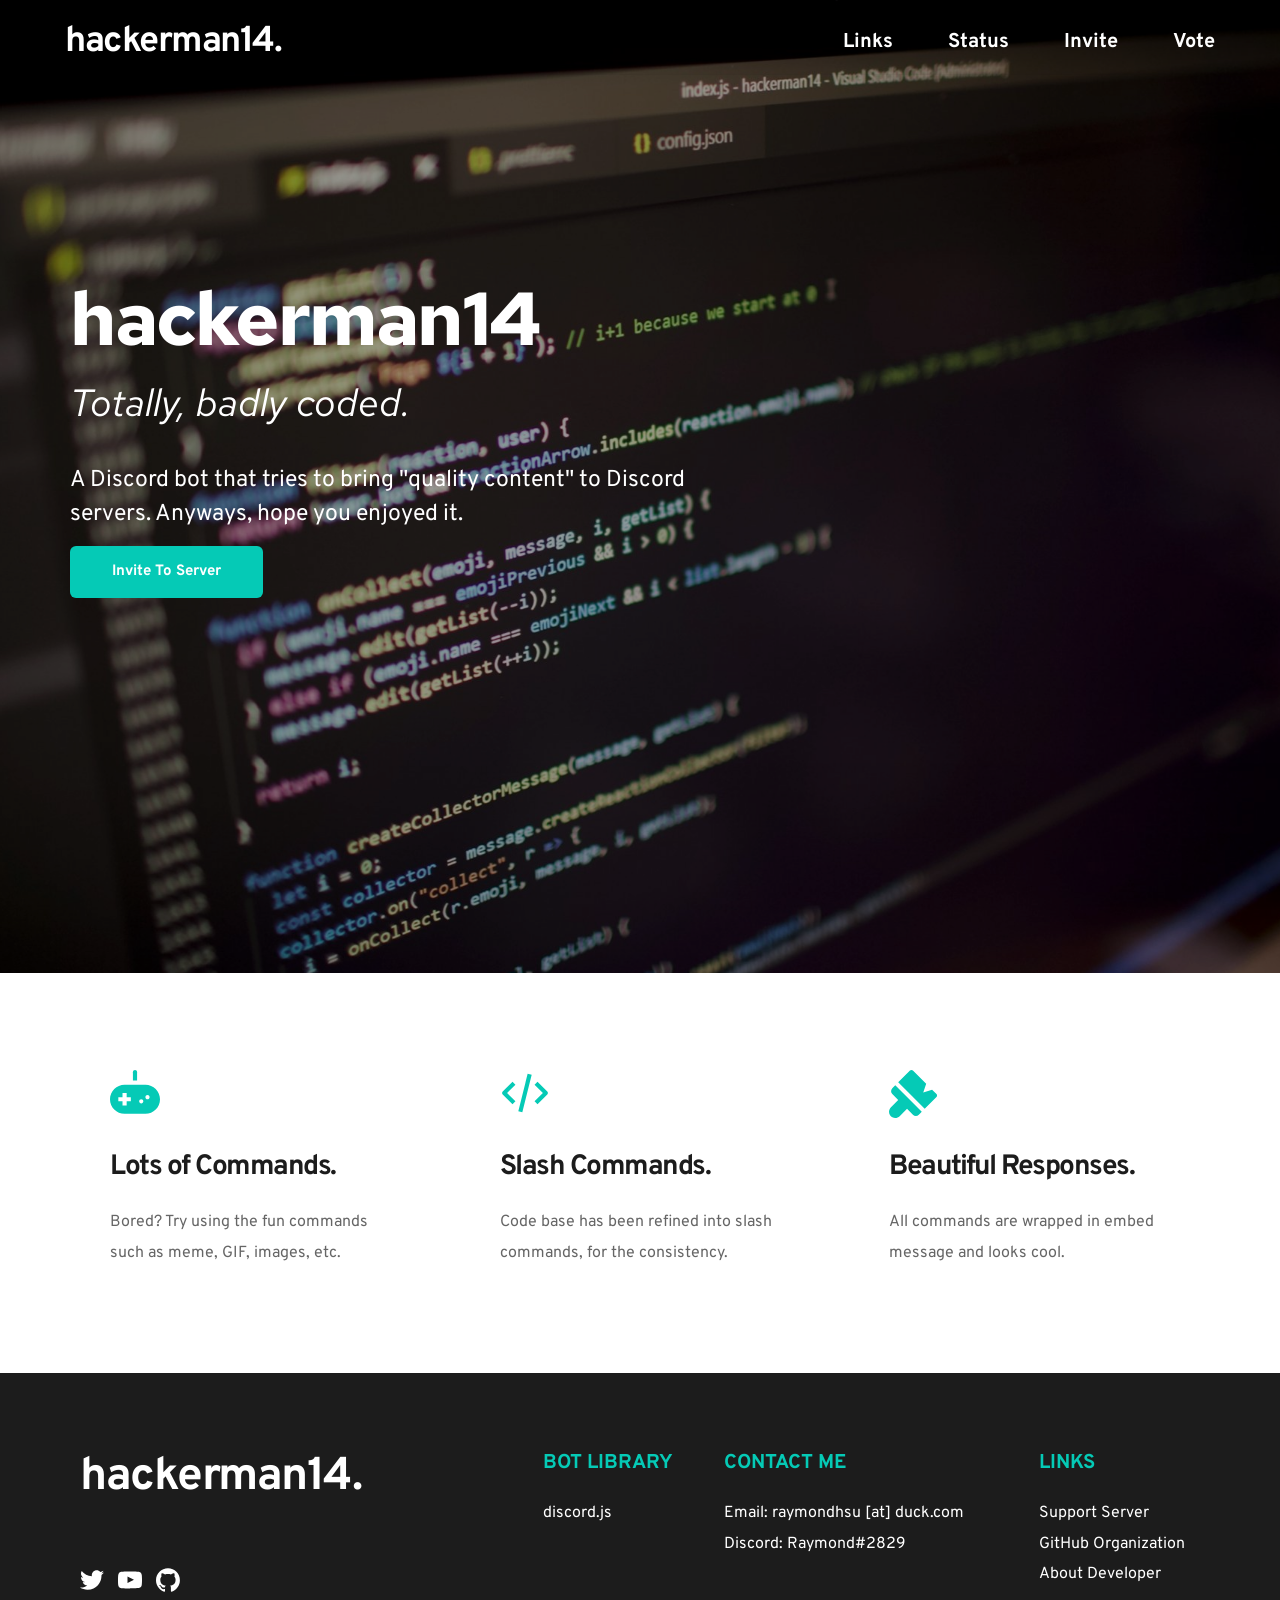
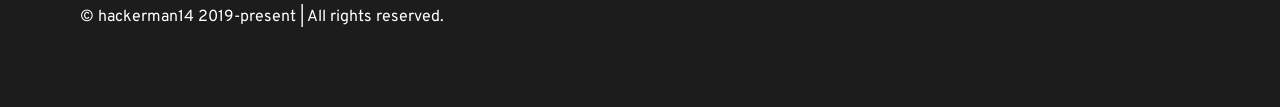
==== index.html @ 8d76096a "design minor update" ====
<!DOCTYPE html><html lang=""><head><meta charset="utf-8"><link rel="canonical" href="assets/d41d8cd98f00b204e9800998ecf8427e.html" /><link rel="icon" href="assets/img/7ce32017b748f62106200d7a8b1d6ac0.png" sizes="32x32"/><link rel="icon" href="assets/img/67a7995fe4b3c41da2f25e6749a803ed.png" sizes="192x192"/><link rel="apple-touch-icon-precomposed" href="assets/img/dce22d00a2786889a2d0cc10989d32ea.png"/><title>hackerman14</title><meta name="description" content="The main page of the hackerman14 DIscord Bot."><meta property="og:title" content="hackerman14"><meta property="og:description" content="A Discord bot which is for fun use, but it&#039;s actually boring."><meta property="og:image" content="assets/img/0b6512c72df0b3656b294998eab5bfab.jpg"><meta property="og:url" content=""><meta content="summary_large_image" name="twitter:card"><meta content="width=device-width,initial-scale=1" name="viewport"><link class="brz-link brz-link-preview" href="assets/80148cec64b5bf1a2cb7b7e5bb180a76.css" rel="stylesheet"><link class="brz-link brz-link-preview-pro" href="assets/1ebe53c029fe22ca76dc1a8d5b694f7b.css" rel="stylesheet"><style class="brz-style">.brz .css-13je0h6, .brz [data-css-13je0h6] {color: rgba(5,202,182,1);border-color: rgba(35,157,219,0);background-color: rgba(189,225,244,0);background-image: none;border-width: 0;border-style: solid;width: 50px;height: 50px;font-size: 50px;padding: 0px;border-radius: 0;stroke-width: 0;transition: all .5s ease-in-out;transition-property: background,border-radius,color,border-color,box-shadow;-webkit-transition: all .5s ease-in-out;-moz-transition: all .5s ease-in-out;-webkit-transition-property: background,border-radius,color,border-color,box-shadow;-moz-transition-property: background,border-radius,color,border-color,box-shadow;}
@media (min-width: 991px) {.brz .css-13je0h6:hover, .brz [data-css-13je0h6]:hover {color: rgba(5,202,182,.8);border-color: rgba(35,157,219,0);background-color: rgba(189,225,244,0);background-image: none;}}
@media (max-width: 991px) {.brz .css-13je0h6, .brz [data-css-13je0h6] {width: 50px;height: 50px;font-size: 50px;padding: 0px;border-radius: 0px;stroke-width: 0;}}
@media (max-width: 767px) {.brz .css-13je0h6, .brz [data-css-13je0h6] {width: 50px;height: 50px;font-size: 50px;padding: 0px;border-radius: 0px;stroke-width: 0;}}
.brz .css-c191vo, .brz [data-css-c191vo] {color: rgba(255,255,255,1);border-color: rgba(35,157,219,0);background-color: rgba(189,225,244,0);background-image: none;border-width: 0;border-style: solid;width: 24px;height: 24px;font-size: 24px;padding: 0px;border-radius: 0;stroke-width: 0;transition: all .5s ease-in-out;transition-property: background,border-radius,color,border-color,box-shadow;-webkit-transition: all .5s ease-in-out;-moz-transition: all .5s ease-in-out;-webkit-transition-property: background,border-radius,color,border-color,box-shadow;-moz-transition-property: background,border-radius,color,border-color,box-shadow;}
@media (min-width: 991px) {.brz .css-c191vo:hover, .brz [data-css-c191vo]:hover {color: rgba(255,255,255,.8);border-color: rgba(35,157,219,0);background-color: rgba(189,225,244,0);background-image: none;}}
@media (max-width: 991px) {.brz .css-c191vo, .brz [data-css-c191vo] {width: 24px;height: 24px;font-size: 24px;padding: 0px;border-radius: 0px;stroke-width: 0;}}
@media (max-width: 767px) {.brz .css-c191vo, .brz [data-css-c191vo] {width: 24px;height: 24px;font-size: 24px;padding: 0px;border-radius: 0px;stroke-width: 0;}}</style><style class="brz-style">@media (min-width:991px) {.brz .brz-css-rraac {display: block;}}
@media (max-width:991px) and (min-width:768px) {.brz .brz-css-rraac {display: block;}}
@media (max-width:767px) {.brz .brz-css-rraac {display: block;}}
.brz .brz-css-lypju {padding: 10px 0px 10px 0px;margin: 0;}
.brz .brz-css-lypju > .brz-bg {border: 0px solid rgba(102,115,141,0);border-radius: 0;}
.brz .brz-css-lypju > .brz-bg > .brz-bg-image {background-image: none;}
.brz .brz-css-lypju > .brz-bg > .brz-bg-image:after {content: "";background-image: none;}
.brz .brz-css-lypju > .brz-bg > .brz-bg-color {background-color: rgba(255,255,255,1);background-image: none;}
.brz .brz-css-lypju > .brz-bg > .brz-bg-shape__top {background-image: none;background-size: 100% 100px;height: 100px;transform: rotateX(0deg) rotateY(0deg);z-index: auto;}
.brz .brz-css-lypju > .brz-bg > .brz-bg-shape__bottom {background-image: none;background-size: 100% 100px;height: 100px;transform: rotateX(-180deg) rotateY(-180deg);z-index: auto;}
@media (max-width:991px) and (min-width:768px) {.brz .brz-css-lypju {padding: 10px 0px 10px 0px;margin: 0;}
	.brz .brz-css-lypju > .brz-bg {border: 0px solid rgba(102,115,141,0);border-radius: 0;}
	.brz .brz-css-lypju > .brz-bg > .brz-bg-image {background-image: none;}
	.brz .brz-css-lypju > .brz-bg > .brz-bg-image:after {content: "";background-image: none;}
	.brz .brz-css-lypju > .brz-bg > .brz-bg-color {background-color: rgba(255,255,255,1);background-image: none;}
	.brz .brz-css-lypju > .brz-bg > .brz-bg-shape__top {background-image: none;background-size: 100% 100px;height: 100px;transform: rotateX(0deg) rotateY(0deg);z-index: auto;}
	.brz .brz-css-lypju > .brz-bg > .brz-bg-shape__bottom {background-image: none;background-size: 100% 100px;height: 100px;transform: rotateX(-180deg) rotateY(-180deg);z-index: auto;}}
@media (max-width:767px) {.brz .brz-css-lypju {padding: 10px 0px 10px 0px;margin: 0;}
	.brz .brz-css-lypju > .brz-bg {border: 0px solid rgba(102,115,141,0);border-radius: 0;}
	.brz .brz-css-lypju > .brz-bg > .brz-bg-image {background-image: none;}
	.brz .brz-css-lypju > .brz-bg > .brz-bg-image:after {content: "";background-image: none;}
	.brz .brz-css-lypju > .brz-bg > .brz-bg-color {background-color: rgba(255,255,255,1);background-image: none;}
	.brz .brz-css-lypju > .brz-bg > .brz-bg-shape__top {background-image: none;background-size: 100% 100px;height: 100px;transform: rotateX(0deg) rotateY(0deg);z-index: auto;}
	.brz .brz-css-lypju > .brz-bg > .brz-bg-shape__bottom {background-image: none;background-size: 100% 100px;height: 100px;transform: rotateX(-180deg) rotateY(-180deg);z-index: auto;}}
.brz .brz-css-bepex {border: 0px solid transparent;}
@media (min-width:991px) {.brz .brz-css-bepex {max-width: calc(1 * var(--brz-section-container-max-width,1170px));}}
@media (max-width:991px) and (min-width:768px) {.brz .brz-css-bepex {border: 0px solid transparent;}}
@media (max-width:991px) and (min-width:768px) {.brz .brz-css-bepex {max-width: 100%;}}
@media (max-width:767px) {.brz .brz-css-bepex {border: 0px solid transparent;}}
@media (max-width:767px) {.brz .brz-css-bepex {max-width: 100%;}}
.brz .brz-css-byegy {margin: 0;z-index: auto;align-items: flex-start;}
.brz .brz-css-byegy > .brz-bg {border: 0px solid rgba(102,115,141,0);border-radius: 0;max-width: 100%;}
.brz .brz-css-byegy > .brz-bg > .brz-bg-image {background-image: none;display: block;}
.brz .brz-css-byegy > .brz-bg > .brz-bg-image:after {content: "";background-image: none;}
.brz .brz-css-byegy > .brz-bg > .brz-bg-color {background-color: rgba(0,0,0,0);background-image: none;}
.brz .brz-css-byegy > .brz-bg > .brz-bg-map {display: none;}
.brz .brz-css-byegy > .brz-bg > .brz-bg-video {display: none;}
.brz .brz-css-byegy > .brz-row {border: 0px solid transparent;}
@media (min-width:991px) {.brz .brz-css-byegy {min-height: auto;display: flex;}
	.brz .brz-css-byegy > .brz-bg {transition-duration: .5s;transition-property: filter,box-shadow,background,border-radius,border-color;}
	.brz .brz-css-byegy > .brz-bg > .brz-bg-image {transition-duration: .5s;transition-property: filter,box-shadow,background,border-radius,border-color;}
	.brz .brz-css-byegy > .brz-bg > .brz-bg-color {transition-duration: .5s;transition-property: filter,box-shadow,background,border-radius,border-color;}
	.brz .brz-css-byegy > .brz-bg > .brz-bg-video {transition-duration: .5s;transition-property: filter,box-shadow,background,border-radius,border-color;}
	.brz .brz-css-byegy > .brz-row {transition-duration: .5s;transition-property: filter,box-shadow,background,border-radius,border-color;}}
@media (max-width:991px) and (min-width:768px) {.brz .brz-css-byegy {margin: 0;z-index: auto;align-items: flex-start;}
	.brz .brz-css-byegy > .brz-bg {border: 0px solid rgba(102,115,141,0);border-radius: 0;max-width: 100%;}
	.brz .brz-css-byegy > .brz-bg > .brz-bg-image {background-image: none;display: block;}
	.brz .brz-css-byegy > .brz-bg > .brz-bg-image:after {content: "";background-image: none;}
	.brz .brz-css-byegy > .brz-bg > .brz-bg-color {background-color: rgba(0,0,0,0);background-image: none;}
	.brz .brz-css-byegy > .brz-bg > .brz-bg-map {display: none;}
	.brz .brz-css-byegy > .brz-bg > .brz-bg-video {display: none;}
	.brz .brz-css-byegy > .brz-row {border: 0px solid transparent;}}
@media (max-width:991px) and (min-width:768px) {.brz .brz-css-byegy {min-height: auto;display: flex;}
	.brz .brz-css-byegy > .brz-bg {transition-duration: .5s;transition-property: filter,box-shadow,background,border-radius,border-color;}
	.brz .brz-css-byegy > .brz-bg > .brz-bg-image {transition-duration: .5s;transition-property: filter,box-shadow,background,border-radius,border-color;}
	.brz .brz-css-byegy > .brz-bg > .brz-bg-color {transition-duration: .5s;transition-property: filter,box-shadow,background,border-radius,border-color;}
	.brz .brz-css-byegy > .brz-bg > .brz-bg-video {transition-duration: .5s;transition-property: filter,box-shadow,background,border-radius,border-color;}
	.brz .brz-css-byegy > .brz-row {flex-direction: row;flex-wrap: wrap;justify-content: flex-start;transition-duration: .5s;transition-property: filter,box-shadow,background,border-radius,border-color;}}
@media (max-width:767px) {.brz .brz-css-byegy {margin: 0;z-index: auto;align-items: flex-start;}
	.brz .brz-css-byegy > .brz-bg {border: 0px solid rgba(102,115,141,0);border-radius: 0;max-width: 100%;}
	.brz .brz-css-byegy > .brz-bg > .brz-bg-image {background-image: none;display: block;}
	.brz .brz-css-byegy > .brz-bg > .brz-bg-image:after {content: "";background-image: none;}
	.brz .brz-css-byegy > .brz-bg > .brz-bg-color {background-color: rgba(0,0,0,0);background-image: none;}
	.brz .brz-css-byegy > .brz-bg > .brz-bg-map {display: none;}
	.brz .brz-css-byegy > .brz-bg > .brz-bg-video {display: none;}
	.brz .brz-css-byegy > .brz-row {border: 0px solid transparent;}}
@media (max-width:767px) {.brz .brz-css-byegy {min-height: auto;display: flex;}
	.brz .brz-css-byegy > .brz-bg {transition-duration: .5s;transition-property: filter,box-shadow,background,border-radius,border-color;}
	.brz .brz-css-byegy > .brz-bg > .brz-bg-image {transition-duration: .5s;transition-property: filter,box-shadow,background,border-radius,border-color;}
	.brz .brz-css-byegy > .brz-bg > .brz-bg-color {transition-duration: .5s;transition-property: filter,box-shadow,background,border-radius,border-color;}
	.brz .brz-css-byegy > .brz-bg > .brz-bg-video {transition-duration: .5s;transition-property: filter,box-shadow,background,border-radius,border-color;}
	.brz .brz-css-byegy > .brz-row {flex-direction: row;flex-wrap: wrap;justify-content: flex-start;transition-duration: .5s;transition-property: filter,box-shadow,background,border-radius,border-color;}}
.brz .brz-css-flwhg {padding: 10px;max-width: 100%;}
@media (max-width:991px) and (min-width:768px) {.brz .brz-css-flwhg {padding: 0;max-width: 100%;}}
@media (max-width:767px) {.brz .brz-css-flwhg {padding: 0;max-width: 100%;}}
.brz .brz-css-ndouy {z-index: auto;flex: 1 1 50%;max-width: 50%;justify-content: flex-start;}
.brz .brz-css-ndouy > .brz-bg {border: 0px solid rgba(102,115,141,0);border-radius: 0;margin: 0;}
.brz .brz-css-ndouy > .brz-bg > .brz-bg-image {background-image: none;}
.brz .brz-css-ndouy > .brz-bg > .brz-bg-image:after {content: "";background-image: none;}
.brz .brz-css-ndouy > .brz-bg > .brz-bg-color {background-color: rgba(0,0,0,0);background-image: none;}
@media (min-width:991px) {.brz .brz-css-ndouy > .brz-bg {transition-duration: .5s;transition-property: filter,box-shadow,background,border-radius,border-color;}
	.brz .brz-css-ndouy > .brz-bg > .brz-bg-image {transition-duration: .5s;transition-property: filter,box-shadow,background,border-radius,border-color;}
	.brz .brz-css-ndouy > .brz-bg > .brz-bg-color {transition-duration: .5s;transition-property: filter,box-shadow,background,border-radius,border-color;}}
@media (max-width:991px) and (min-width:768px) {.brz .brz-css-ndouy {z-index: auto;flex: 1 1 50%;max-width: 50%;justify-content: flex-start;}
	.brz .brz-css-ndouy > .brz-bg {border: 0px solid rgba(102,115,141,0);border-radius: 0;margin: 0;}
	.brz .brz-css-ndouy > .brz-bg > .brz-bg-image {background-image: none;}
	.brz .brz-css-ndouy > .brz-bg > .brz-bg-image:after {content: "";background-image: none;}
	.brz .brz-css-ndouy > .brz-bg > .brz-bg-color {background-color: rgba(0,0,0,0);background-image: none;}}
@media (max-width:991px) and (min-width:768px) {.brz .brz-css-ndouy > .brz-bg {transition-duration: .5s;transition-property: filter,box-shadow,background,border-radius,border-color;}
	.brz .brz-css-ndouy > .brz-bg > .brz-bg-image {transition-duration: .5s;transition-property: filter,box-shadow,background,border-radius,border-color;}
	.brz .brz-css-ndouy > .brz-bg > .brz-bg-color {transition-duration: .5s;transition-property: filter,box-shadow,background,border-radius,border-color;}}
@media (max-width:767px) {.brz .brz-css-ndouy {z-index: auto;flex: 1 1 100%;max-width: 100%;justify-content: flex-start;}
	.brz .brz-css-ndouy > .brz-bg {border: 0px solid rgba(102,115,141,0);border-radius: 0;margin: 10px 0px 10px 0px;}
	.brz .brz-css-ndouy > .brz-bg > .brz-bg-image {background-image: none;}
	.brz .brz-css-ndouy > .brz-bg > .brz-bg-image:after {content: "";background-image: none;}
	.brz .brz-css-ndouy > .brz-bg > .brz-bg-color {background-color: rgba(0,0,0,0);background-image: none;}}
@media (max-width:767px) {.brz .brz-css-ndouy > .brz-bg {transition-duration: .5s;transition-property: filter,box-shadow,background,border-radius,border-color;}
	.brz .brz-css-ndouy > .brz-bg > .brz-bg-image {transition-duration: .5s;transition-property: filter,box-shadow,background,border-radius,border-color;}
	.brz .brz-css-ndouy > .brz-bg > .brz-bg-color {transition-duration: .5s;transition-property: filter,box-shadow,background,border-radius,border-color;}}
.brz .brz-css-hpnet {z-index: auto;margin: 0;border: 0px solid transparent;padding: 5px 15px 5px 15px;}
@media (min-width:991px) {.brz .brz-css-hpnet {display: flex;transition-duration: .5s;transition-property: filter,box-shadow,background,border-radius,border-color;}}
@media (max-width:991px) and (min-width:768px) {.brz .brz-css-hpnet {z-index: auto;margin: 0;border: 0px solid transparent;padding: 5px 15px 5px 15px;}}
@media (max-width:991px) and (min-width:768px) {.brz .brz-css-hpnet {display: flex;transition-duration: .5s;transition-property: filter,box-shadow,background,border-radius,border-color;}}
@media (max-width:767px) {.brz .brz-css-hpnet {z-index: auto;margin: 10px 0px 10px 0px;border: 0px solid transparent;padding: 0;}}
@media (max-width:767px) {.brz .brz-css-hpnet {display: flex;transition-duration: .5s;transition-property: filter,box-shadow,background,border-radius,border-color;}}
.brz .brz-css-gwikm {padding: 0;margin: 10px 0px 10px 0px;justify-content: center;position: relative;}
@media (min-width:991px) {.brz .brz-css-gwikm {display: flex;z-index: auto;position: relative;}}
@media (max-width:991px) and (min-width:768px) {.brz .brz-css-gwikm {padding: 0;margin: 10px 0px 10px 0px;justify-content: center;position: relative;}}
@media (max-width:991px) and (min-width:768px) {.brz .brz-css-gwikm {display: flex;z-index: auto;position: relative;}}
@media (max-width:767px) {.brz .brz-css-gwikm {padding: 0;margin: 10px 0px 10px 0px;justify-content: center;position: relative;}}
@media (max-width:767px) {.brz .brz-css-gwikm {display: flex;z-index: auto;position: relative;}}
.brz .brz-css-ryglo {height: 50px;}
@media (max-width:991px) and (min-width:768px) {.brz .brz-css-ryglo {height: 50px;}}
@media (max-width:767px) {.brz .brz-css-ryglo {height: 50px;}}
.brz .brz-css-eswoz {z-index: auto;position: relative;margin: 10px 0px 10px 0px;}
@media (min-width:991px) {.brz .brz-css-eswoz {display: flex;position: relative;}}
@media (max-width:991px) and (min-width:768px) {.brz .brz-css-eswoz {z-index: auto;position: relative;margin: 10px 0px 10px 0px;}}
@media (max-width:991px) and (min-width:768px) {.brz .brz-css-eswoz {display: flex;position: relative;}}
@media (max-width:767px) {.brz .brz-css-eswoz {z-index: auto;position: relative;margin: 10px 0px 10px 0px;}}
@media (max-width:767px) {.brz .brz-css-eswoz {display: flex;position: relative;}}
.brz .brz-css-dfemu {justify-content: center;padding: 0;margin: 0px -5px -20px -5px;}
@media (max-width:991px) and (min-width:768px) {.brz .brz-css-dfemu {justify-content: center;padding: 0;margin: 0px -5px -20px -5px;}}
@media (max-width:767px) {.brz .brz-css-dfemu {justify-content: center;padding: 0;margin: 0px -5px -20px -5px;}}
.brz .brz-css-utahg {padding: 0px 5px 20px 5px;}
@media (max-width:991px) and (min-width:768px) {.brz .brz-css-utahg {padding: 0px 5px 20px 5px;}}
@media (max-width:767px) {.brz .brz-css-utahg {padding: 0px 5px 20px 5px;}}
.brz .brz-css-zakto.brz-btn {display: flex;align-items: center;justify-content: center;font-family: Overpass,sans-serif;font-weight: 700;font-size: 15px;line-height: 1.6;letter-spacing: 0px;color: rgba(255,255,255,1);border: 2px solid rgba(5,202,182,0);border-radius: 2px;background-color: rgba(5,202,182,1);background-image: none;padding: 14px 42px 14px 42px;flex-flow: row-reverse nowrap;}
.brz .brz-css-zakto.brz-btn.brz-btn-submit {color: rgba(255,255,255,1);background-color: rgba(5,202,182,1);}
.brz .brz-css-zakto .brz-btn--story-container {border: 2px solid rgba(5,202,182,0);flex-flow: row-reverse nowrap;border-radius: 2px;}
@media (min-width:991px) {.brz .brz-css-zakto.brz-btn {transition-duration: .5s;transition-property: color,box-shadow,background,border-color;}}
@media (min-width:991px) {.brz .brz-css-zakto.brz-btn:hover {background-color: rgba(5,202,182,.8);}
	.brz .brz-css-zakto.brz-btn.brz-btn-submit:hover {background-color: rgba(5,202,182,.8);}}
@media (max-width:991px) and (min-width:768px) {.brz .brz-css-zakto.brz-btn {display: flex;align-items: center;justify-content: center;font-family: Overpass,sans-serif;font-weight: 700;font-size: 17px;line-height: 1.6;letter-spacing: 0px;color: rgba(255,255,255,1);border: 2px solid rgba(5,202,182,0);border-radius: 2px;background-color: rgba(5,202,182,1);background-image: none;padding: 11px 26px 11px 26px;flex-flow: row-reverse nowrap;}
	.brz .brz-css-zakto.brz-btn.brz-btn-submit {color: rgba(255,255,255,1);background-color: rgba(5,202,182,1);}
	.brz .brz-css-zakto .brz-btn--story-container {border: 2px solid rgba(5,202,182,0);flex-flow: row-reverse nowrap;border-radius: 2px;}}
@media (max-width:991px) and (min-width:768px) {.brz .brz-css-zakto.brz-btn {transition-duration: .5s;transition-property: color,box-shadow,background,border-color;}}
@media (max-width:767px) {.brz .brz-css-zakto.brz-btn {display: flex;align-items: center;justify-content: center;font-family: Overpass,sans-serif;font-weight: 700;font-size: 15px;line-height: 1.6;letter-spacing: 0px;color: rgba(255,255,255,1);border: 2px solid rgba(5,202,182,0);border-radius: 2px;background-color: rgba(5,202,182,1);background-image: none;padding: 11px 26px 11px 26px;flex-flow: row-reverse nowrap;}
	.brz .brz-css-zakto.brz-btn.brz-btn-submit {color: rgba(255,255,255,1);background-color: rgba(5,202,182,1);}
	.brz .brz-css-zakto .brz-btn--story-container {border: 2px solid rgba(5,202,182,0);flex-flow: row-reverse nowrap;border-radius: 2px;}}
@media (max-width:767px) {.brz .brz-css-zakto.brz-btn {transition-duration: .5s;transition-property: color,box-shadow,background,border-color;}}
@media (min-width:991px) {.brz .brz-css-zjkwx .brz-mm-menu__icon {display: none;font-size: 18px;color: rgba(51,51,51,1);}
	.brz .brz-css-zjkwx .brz-menu {display: flex;}}
@media (max-width:991px) and (min-width:768px) {.brz .brz-css-zjkwx .brz-mm-menu__icon {display: flex;font-size: 18px;color: rgba(51,51,51,1);}
	.brz .brz-css-zjkwx .brz-menu {display: none;}}
@media (max-width:767px) {.brz .brz-css-zjkwx .brz-mm-menu__icon {display: flex;font-size: 18px;color: rgba(51,51,51,1);}
	.brz .brz-css-zjkwx .brz-menu {display: none;}}
.brz .brz-css-wavoi {font-family: Overpass,sans-serif;color: rgba(0,0,0,1);}
.brz .brz-css-wavoi .brz-menu__ul:not(.brz-mm-listview) {display: flex;flex-wrap: wrap;justify-content: inherit;align-items: center;max-width: none;margin: 0px -5px 0px -5px;}
.brz .brz-css-wavoi .brz-menu__ul > .brz-menu__item > .brz-a {color: rgba(0,0,0,1);background-color: rgba(255,255,255,0);padding: 0px 5px 0px 5px;}
.brz .brz-css-wavoi .brz-menu__ul > .brz-menu__item.brz-menu__item--opened > .brz-a {color: rgba(0,0,0,1);background-color: rgba(255,255,255,0);}
.brz .brz-css-wavoi .brz-menu__ul > .brz-menu__item.brz-menu__item--opened {color: rgba(0,0,0,1);background-color: rgba(255,255,255,0);border: 0px solid rgba(85,85,85,1);}
.brz .brz-css-wavoi .brz-menu__ul > .brz-menu__item.brz-menu__item--current {color: rgba(0,0,0,1);background-color: rgba(255,255,255,0);border: 0px solid rgba(85,85,85,1);}
.brz .brz-css-wavoi .brz-menu__ul > .brz-menu__item.brz-menu__item--current > .brz-a {color: rgba(0,0,0,1);background-color: rgba(255,255,255,0);}
.brz .brz-css-wavoi .brz-menu__item__icon {margin-right: 15px;}
.brz .brz-css-wavoi .brz-menu__ul > .brz-menu__item {background-color: transparent;border: 0px solid rgba(85,85,85,1);}
.brz .brz-css-wavoi .brz-mm-menu__item {font-family: Overpass,sans-serif;color: rgba(255,255,255,1);border-color: rgba(85,85,85,1);}
.brz nav.brz-mm-menu.brz-css-wavoi {background-color: rgba(51,51,51,1);}
.brz .brz-css-wavoi.brz-mm-menu .brz-mm-menu__item .brz-mm-listitem__text {padding: 10px 20px 10px 20px;}
.brz .brz-css-wavoi .brz-mm-menu__item:hover > .brz-mm-listitem__text {color: rgba(255,255,255,1);}
.brz .brz-css-wavoi .brz-mm-navbar {color: rgba(255,255,255,1);}
.brz .brz-css-wavoi .brz-mm-menu__item.brz-mm-listitem_opened {color: rgba(255,255,255,1);}
.brz .brz-css-wavoi.brz-mm-menu.brz-mm-menu_theme-dark .brz-mm-panels, .brz .brz-css-wavoi .brz-mm-panels > .brz-mm-panel {background-color: rgba(51,51,51,1);}
.brz .brz-css-wavoi.brz-mm-menu.brz-mm-menu_theme-dark .brz-mm-navbar.brz-mm-listitem .brz-mm-listitem_opened > .brz-mm-listitem__text:after {border-color: rgba(85,85,85,1);}
.brz .brz-css-wavoi .brz-mm-listitem {border-color: rgba(85,85,85,1);}
.brz .brz-css-wavoi .brz-mm-menu__item.brz-mm-menu__item--current {color: rgba(255,255,255,1);}
.brz .brz-css-wavoi .brz-mm-menu__item.brz-mm-menu__item--current:hover > .brz-mm-listitem__text {color: rgba(255,255,255,1);}
.brz .brz-css-wavoi .brz-menu__sub-menu {font-family: Overpass,sans-serif;color: rgba(255,255,255,1);border-radius: 0;}
.brz .brz-css-wavoi .brz-menu__sub-menu .brz-a:hover {color: rgba(255,255,255,1);}
.brz .brz-css-wavoi .brz-menu__sub-item__icon {margin-right: 15px;font-size: 12px;}
.brz .brz-css-wavoi .brz-menu__dropdown > .brz-menu__item.brz-menu__item--current > .brz-a {color: rgba(255,255,255,1);}
.brz .brz-css-wavoi .brz-menu__dropdown > .brz-menu__item.brz-menu__item--current {background-color: undefined;}
.brz .brz-css-wavoi .brz-menu__dropdown > .brz-menu__item.brz-menu__item--current:hover {background-color: undefined;}
.brz .brz-css-wavoi .brz-menu__item-dropdown .brz-menu__item {background-color: rgba(51,51,51,1);}
.brz .brz-css-wavoi .brz-menu__item-dropdown .brz-menu__item:hover {background-color: rgba(51,51,51,1);}
.brz .brz-css-wavoi .brz-menu__dropdown .brz-menu__item-dropdown .brz-a:after {border-color: rgba(255,255,255,1);}
.brz .brz-css-wavoi .brz-menu__dropdown > .brz-menu__item {border-bottom: 1px solid rgba(85,85,85,1);}
@media (min-width:991px) {.brz .brz-css-wavoi {font-size: 15px;font-weight: 700;line-height: 1.6;letter-spacing: 0px;}
	.brz .brz-css-wavoi .brz-menu__item__icon {font-size: 12px;}
	.brz .brz-css-wavoi .brz-menu__ul > .brz-menu__item {padding-top: 0px;padding-bottom: 0px;margin-right: 5px;margin-left: 5px;}
	.brz .brz-css-wavoi .brz-mm-menu__item {font-size: 15px;font-weight: 700;line-height: 1.6;letter-spacing: 0px;}
	.brz .brz-css-wavoi .brz-mm-menu__item .brz-a {justify-content: flex-start;}
	.brz .brz-css-wavoi .brz-mm-menu__item__icon {margin-right: 15px;font-size: 12px;}
	.brz .brz-css-wavoi .brz-mm-navbar {font-family: Overpass,sans-serif;font-size: 15px;font-weight: 700;line-height: 1.6;letter-spacing: 0px;border-color: rgba(85,85,85,1);}
	.brz .brz-css-wavoi.brz-mm-menu .brz-mm-listitem_vertical .brz-mm-btn_next {height: calc(24px + 10px + 10px);padding-right: 20px;}
	.brz .brz-css-wavoi .brz-menu__sub-menu {font-size: 15px;font-weight: 700;line-height: 1.6;letter-spacing: 0px;}
	.brz .brz-css-wavoi .brz-menu__dropdown {position: absolute;top: 0;width: 305px;}
	.brz .brz-css-wavoi .brz-menu__dropdown-left {left: calc(100% + 5px);}
	.brz .brz-css-wavoi .brz-menu__dropdown-right {right: calc(100% + 5px);}
	.brz .brz-css-wavoi .brz-menu__dropdown-left:before {left: -5px;}
	.brz .brz-css-wavoi .brz-menu__dropdown-right:before {right: -5px;}
	.brz .brz-css-wavoi > .brz-menu__ul > .brz-menu__item-dropdown > .brz-menu__dropdown {top: calc(100% + 5px);width: 300px;}
	.brz .brz-css-wavoi > .brz-menu__ul > .brz-menu__item-dropdown > .brz-menu__dropdown-left {left: 0;}
	.brz .brz-css-wavoi > .brz-menu__ul > .brz-menu__item-dropdown > .brz-menu__dropdown-right {right: 0;}
	.brz .brz-css-wavoi > .brz-menu__ul > .brz-menu__item-dropdown > .brz-menu__dropdown-left:before {top: -5px;left: 0;}
	.brz .brz-css-wavoi > .brz-menu__ul > .brz-menu__item-dropdown > .brz-menu__dropdown-right:before {top: -5px;right: 0;}
	.brz .brz-css-wavoi .brz-mega-menu__dropdown {display: none;}}
@media (max-width:991px) and (min-width:768px) {.brz .brz-css-wavoi {font-family: Overpass,sans-serif;color: rgba(0,0,0,1);}
	.brz .brz-css-wavoi .brz-menu__ul:not(.brz-mm-listview) {display: flex;flex-wrap: wrap;justify-content: inherit;align-items: center;max-width: none;margin: 0px -5px 0px -5px;}
	.brz .brz-css-wavoi .brz-menu__ul > .brz-menu__item > .brz-a {color: rgba(0,0,0,1);background-color: rgba(255,255,255,0);padding: 0px 5px 0px 5px;}
	.brz .brz-css-wavoi .brz-menu__ul > .brz-menu__item.brz-menu__item--opened > .brz-a {color: rgba(0,0,0,1);background-color: rgba(255,255,255,0);}
	.brz .brz-css-wavoi .brz-menu__ul > .brz-menu__item.brz-menu__item--opened {color: rgba(0,0,0,1);background-color: rgba(255,255,255,0);border: 0px solid rgba(85,85,85,1);}
	.brz .brz-css-wavoi .brz-menu__ul > .brz-menu__item.brz-menu__item--current {color: rgba(0,0,0,1);background-color: rgba(255,255,255,0);border: 0px solid rgba(85,85,85,1);}
	.brz .brz-css-wavoi .brz-menu__ul > .brz-menu__item.brz-menu__item--current > .brz-a {color: rgba(0,0,0,1);background-color: rgba(255,255,255,0);}
	.brz .brz-css-wavoi .brz-menu__item__icon {margin-right: 15px;}
	.brz .brz-css-wavoi .brz-menu__ul > .brz-menu__item {background-color: transparent;border: 0px solid rgba(85,85,85,1);}
	.brz .brz-css-wavoi .brz-mm-menu__item {font-family: Overpass,sans-serif;color: rgba(255,255,255,1);border-color: rgba(85,85,85,1);}
	.brz nav.brz-mm-menu.brz-css-wavoi {background-color: rgba(51,51,51,1);}
	.brz .brz-css-wavoi.brz-mm-menu .brz-mm-menu__item .brz-mm-listitem__text {padding: 10px 20px 10px 20px;}
	.brz .brz-css-wavoi .brz-mm-menu__item:hover > .brz-mm-listitem__text {color: rgba(255,255,255,1);}
	.brz .brz-css-wavoi .brz-mm-navbar {color: rgba(255,255,255,1);}
	.brz .brz-css-wavoi .brz-mm-menu__item.brz-mm-listitem_opened {color: rgba(255,255,255,1);}
	.brz .brz-css-wavoi.brz-mm-menu.brz-mm-menu_theme-dark .brz-mm-panels, .brz .brz-css-wavoi .brz-mm-panels > .brz-mm-panel {background-color: rgba(51,51,51,1);}
	.brz .brz-css-wavoi.brz-mm-menu.brz-mm-menu_theme-dark .brz-mm-navbar.brz-mm-listitem .brz-mm-listitem_opened > .brz-mm-listitem__text:after {border-color: rgba(85,85,85,1);}
	.brz .brz-css-wavoi .brz-mm-listitem {border-color: rgba(85,85,85,1);}
	.brz .brz-css-wavoi .brz-mm-menu__item.brz-mm-menu__item--current {color: rgba(255,255,255,1);}
	.brz .brz-css-wavoi .brz-mm-menu__item.brz-mm-menu__item--current:hover > .brz-mm-listitem__text {color: rgba(255,255,255,1);}
	.brz .brz-css-wavoi .brz-menu__sub-menu {font-family: Overpass,sans-serif;color: rgba(255,255,255,1);border-radius: 0;}
	.brz .brz-css-wavoi .brz-menu__sub-menu .brz-a:hover {color: rgba(255,255,255,1);}
	.brz .brz-css-wavoi .brz-menu__sub-item__icon {margin-right: 15px;font-size: 12px;}
	.brz .brz-css-wavoi .brz-menu__dropdown > .brz-menu__item.brz-menu__item--current > .brz-a {color: rgba(255,255,255,1);}
	.brz .brz-css-wavoi .brz-menu__dropdown > .brz-menu__item.brz-menu__item--current {background-color: undefined;}
	.brz .brz-css-wavoi .brz-menu__dropdown > .brz-menu__item.brz-menu__item--current:hover {background-color: undefined;}
	.brz .brz-css-wavoi .brz-menu__item-dropdown .brz-menu__item {background-color: rgba(51,51,51,1);}
	.brz .brz-css-wavoi .brz-menu__item-dropdown .brz-menu__item:hover {background-color: rgba(51,51,51,1);}
	.brz .brz-css-wavoi .brz-menu__dropdown .brz-menu__item-dropdown .brz-a:after {border-color: rgba(255,255,255,1);}
	.brz .brz-css-wavoi .brz-menu__dropdown > .brz-menu__item {border-bottom: 1px solid rgba(85,85,85,1);}}
@media (max-width:991px) and (min-width:768px) {.brz .brz-css-wavoi {font-size: 17px;font-weight: 700;line-height: 1.6;letter-spacing: 0px;}
	.brz .brz-css-wavoi .brz-menu__item__icon {font-size: 12px;}
	.brz .brz-css-wavoi .brz-menu__ul > .brz-menu__item {padding-top: 0px;padding-bottom: 0px;margin-right: 5px;margin-left: 5px;}
	.brz .brz-css-wavoi .brz-mm-menu__item {font-size: 17px;font-weight: 700;line-height: 1.6;letter-spacing: 0px;}
	.brz .brz-css-wavoi .brz-mm-menu__item .brz-a {justify-content: flex-start;}
	.brz .brz-css-wavoi .brz-mm-menu__item__icon {margin-right: 15px;font-size: 12px;}
	.brz .brz-css-wavoi .brz-mm-navbar {font-family: Overpass,sans-serif;font-size: 17px;font-weight: 700;line-height: 1.6;letter-spacing: 0px;border-color: rgba(85,85,85,1);}
	.brz .brz-css-wavoi.brz-mm-menu .brz-mm-listitem_vertical .brz-mm-btn_next {height: calc(27.2px + 10px + 10px);padding-right: 20px;}
	.brz .brz-css-wavoi .brz-menu__sub-menu {font-size: 17px;font-weight: 700;line-height: 1.6;letter-spacing: 0px;}
	.brz .brz-css-wavoi .brz-menu__dropdown {position: absolute;top: 0;width: 305px;}
	.brz .brz-css-wavoi > .brz-menu__ul > .brz-menu__item-dropdown > .brz-menu__dropdown {top: calc(100% + 5px);width: 300px;}
	.brz .brz-css-wavoi > .brz-menu__ul > .brz-menu__item-dropdown > .brz-menu__dropdown-left {left: 0;}
	.brz .brz-css-wavoi > .brz-menu__ul > .brz-menu__item-dropdown > .brz-menu__dropdown-right {right: 0;}
	.brz .brz-css-wavoi > .brz-menu__ul > .brz-menu__item-dropdown > .brz-menu__dropdown-left:before {top: -5px;left: 0;}
	.brz .brz-css-wavoi > .brz-menu__ul > .brz-menu__item-dropdown > .brz-menu__dropdown-right:before {top: -5px;right: 0;}
	.brz .brz-css-wavoi .brz-menu__dropdown .brz-menu__item-dropdown > .brz-a:after {border-right-style: solid;border-left-style: none;}
	.brz .brz-css-wavoi .brz-menu__dropdown .brz-menu__item-dropdown .brz-menu__dropdown {position: relative;top: auto;left: auto;transform: translate(0,0);height: 0;overflow: hidden;}
	.brz .brz-css-wavoi .brz-menu__dropdown .brz-menu__item--opened > .brz-menu__dropdown {height: auto;width: 100%;left: auto;right: auto;}
	.brz .brz-css-wavoi.brz-menu__preview .brz-menu__dropdown .brz-menu__item:hover > .brz-menu__sub-menu {height: auto;width: 100%;left: auto;right: auto;}
	.brz .brz-css-wavoi .brz-mega-menu__dropdown {display: none;}}
@media (max-width:767px) {.brz .brz-css-wavoi {font-family: Overpass,sans-serif;color: rgba(0,0,0,1);}
	.brz .brz-css-wavoi .brz-menu__ul:not(.brz-mm-listview) {display: flex;flex-wrap: wrap;justify-content: inherit;align-items: center;max-width: none;margin: 0px -5px 0px -5px;}
	.brz .brz-css-wavoi .brz-menu__ul > .brz-menu__item > .brz-a {color: rgba(0,0,0,1);background-color: rgba(255,255,255,0);padding: 0px 5px 0px 5px;}
	.brz .brz-css-wavoi .brz-menu__ul > .brz-menu__item.brz-menu__item--opened > .brz-a {color: rgba(0,0,0,1);background-color: rgba(255,255,255,0);}
	.brz .brz-css-wavoi .brz-menu__ul > .brz-menu__item.brz-menu__item--opened {color: rgba(0,0,0,1);background-color: rgba(255,255,255,0);border: 0px solid rgba(85,85,85,1);}
	.brz .brz-css-wavoi .brz-menu__ul > .brz-menu__item.brz-menu__item--current {color: rgba(0,0,0,1);background-color: rgba(255,255,255,0);border: 0px solid rgba(85,85,85,1);}
	.brz .brz-css-wavoi .brz-menu__ul > .brz-menu__item.brz-menu__item--current > .brz-a {color: rgba(0,0,0,1);background-color: rgba(255,255,255,0);}
	.brz .brz-css-wavoi .brz-menu__item__icon {margin-right: 15px;}
	.brz .brz-css-wavoi .brz-menu__ul > .brz-menu__item {background-color: transparent;border: 0px solid rgba(85,85,85,1);}
	.brz .brz-css-wavoi .brz-mm-menu__item {font-family: Overpass,sans-serif;color: rgba(255,255,255,1);border-color: rgba(85,85,85,1);}
	.brz nav.brz-mm-menu.brz-css-wavoi {background-color: rgba(51,51,51,1);}
	.brz .brz-css-wavoi.brz-mm-menu .brz-mm-menu__item .brz-mm-listitem__text {padding: 10px 20px 10px 20px;}
	.brz .brz-css-wavoi .brz-mm-menu__item:hover > .brz-mm-listitem__text {color: rgba(255,255,255,1);}
	.brz .brz-css-wavoi .brz-mm-navbar {color: rgba(255,255,255,1);}
	.brz .brz-css-wavoi .brz-mm-menu__item.brz-mm-listitem_opened {color: rgba(255,255,255,1);}
	.brz .brz-css-wavoi.brz-mm-menu.brz-mm-menu_theme-dark .brz-mm-panels, .brz .brz-css-wavoi .brz-mm-panels > .brz-mm-panel {background-color: rgba(51,51,51,1);}
	.brz .brz-css-wavoi.brz-mm-menu.brz-mm-menu_theme-dark .brz-mm-navbar.brz-mm-listitem .brz-mm-listitem_opened > .brz-mm-listitem__text:after {border-color: rgba(85,85,85,1);}
	.brz .brz-css-wavoi .brz-mm-listitem {border-color: rgba(85,85,85,1);}
	.brz .brz-css-wavoi .brz-mm-menu__item.brz-mm-menu__item--current {color: rgba(255,255,255,1);}
	.brz .brz-css-wavoi .brz-mm-menu__item.brz-mm-menu__item--current:hover > .brz-mm-listitem__text {color: rgba(255,255,255,1);}
	.brz .brz-css-wavoi .brz-menu__sub-menu {font-family: Overpass,sans-serif;color: rgba(255,255,255,1);border-radius: 0;}
	.brz .brz-css-wavoi .brz-menu__sub-menu .brz-a:hover {color: rgba(255,255,255,1);}
	.brz .brz-css-wavoi .brz-menu__sub-item__icon {margin-right: 15px;font-size: 12px;}
	.brz .brz-css-wavoi .brz-menu__dropdown > .brz-menu__item.brz-menu__item--current > .brz-a {color: rgba(255,255,255,1);}
	.brz .brz-css-wavoi .brz-menu__dropdown > .brz-menu__item.brz-menu__item--current {background-color: undefined;}
	.brz .brz-css-wavoi .brz-menu__dropdown > .brz-menu__item.brz-menu__item--current:hover {background-color: undefined;}
	.brz .brz-css-wavoi .brz-menu__item-dropdown .brz-menu__item {background-color: rgba(51,51,51,1);}
	.brz .brz-css-wavoi .brz-menu__item-dropdown .brz-menu__item:hover {background-color: rgba(51,51,51,1);}
	.brz .brz-css-wavoi .brz-menu__dropdown .brz-menu__item-dropdown .brz-a:after {border-color: rgba(255,255,255,1);}
	.brz .brz-css-wavoi .brz-menu__dropdown > .brz-menu__item {border-bottom: 1px solid rgba(85,85,85,1);}}
@media (max-width:767px) {.brz .brz-css-wavoi {font-size: 15px;font-weight: 700;line-height: 1.6;letter-spacing: 0px;}
	.brz .brz-css-wavoi .brz-menu__item__icon {font-size: 12px;}
	.brz .brz-css-wavoi .brz-menu__ul > .brz-menu__item {padding-top: 0px;padding-bottom: 0px;margin-right: 5px;margin-left: 5px;}
	.brz .brz-css-wavoi .brz-mm-menu__item {font-size: 15px;font-weight: 700;line-height: 1.6;letter-spacing: 0px;}
	.brz .brz-css-wavoi .brz-mm-menu__item .brz-a {justify-content: flex-start;}
	.brz .brz-css-wavoi .brz-mm-menu__item__icon {margin-right: 15px;font-size: 12px;}
	.brz .brz-css-wavoi .brz-mm-navbar {font-family: Overpass,sans-serif;font-size: 15px;font-weight: 700;line-height: 1.6;letter-spacing: 0px;border-color: rgba(85,85,85,1);}
	.brz .brz-css-wavoi.brz-mm-menu .brz-mm-listitem_vertical .brz-mm-btn_next {height: calc(24px + 10px + 10px);padding-right: 20px;}
	.brz .brz-css-wavoi .brz-menu__sub-menu {font-size: 15px;font-weight: 700;line-height: 1.6;letter-spacing: 0px;}
	.brz .brz-css-wavoi .brz-menu__dropdown {position: absolute;top: 0;width: 305px;}
	.brz .brz-css-wavoi > .brz-menu__ul > .brz-menu__item-dropdown > .brz-menu__dropdown {top: calc(100% + 5px);width: 300px;}
	.brz .brz-css-wavoi > .brz-menu__ul > .brz-menu__item-dropdown > .brz-menu__dropdown-left {left: 0;}
	.brz .brz-css-wavoi > .brz-menu__ul > .brz-menu__item-dropdown > .brz-menu__dropdown-right {right: 0;}
	.brz .brz-css-wavoi > .brz-menu__ul > .brz-menu__item-dropdown > .brz-menu__dropdown-left:before {top: -5px;left: 0;}
	.brz .brz-css-wavoi > .brz-menu__ul > .brz-menu__item-dropdown > .brz-menu__dropdown-right:before {top: -5px;right: 0;}
	.brz .brz-css-wavoi .brz-menu__dropdown .brz-menu__item-dropdown > .brz-a:after {border-right-style: solid;border-left-style: none;}
	.brz .brz-css-wavoi .brz-menu__dropdown .brz-menu__item-dropdown .brz-menu__dropdown {position: relative;top: auto;left: auto;transform: translate(0,0);height: 0;overflow: hidden;}
	.brz .brz-css-wavoi .brz-menu__dropdown .brz-menu__item--opened > .brz-menu__dropdown {height: auto;width: 100%;left: auto;right: auto;}
	.brz .brz-css-wavoi.brz-menu__preview .brz-menu__dropdown .brz-menu__item:hover > .brz-menu__sub-menu {height: auto;width: 100%;left: auto;right: auto;}
	.brz .brz-css-wavoi .brz-mega-menu__dropdown {display: block;}}
.brz .brz-css-kzczp {padding: 75px 0px 75px 0px;margin: 0;}
.brz .brz-css-kzczp > .brz-bg {border: 0px solid rgba(102,115,141,0);border-radius: 0;}
.brz .brz-css-kzczp > .brz-bg > .brz-bg-image {background-image: none;}
.brz .brz-css-kzczp > .brz-bg > .brz-bg-image:after {content: "";background-image: none;}
.brz .brz-css-kzczp > .brz-bg > .brz-bg-color {background-color: rgba(0,0,0,0);background-image: none;}
.brz .brz-css-kzczp > .brz-bg > .brz-bg-shape__top {background-image: none;background-size: 100% 100px;height: 100px;transform: rotateX(0deg) rotateY(0deg);z-index: auto;}
.brz .brz-css-kzczp > .brz-bg > .brz-bg-shape__bottom {background-image: none;background-size: 100% 100px;height: 100px;transform: rotateX(-180deg) rotateY(-180deg);z-index: auto;}
@media (max-width:991px) and (min-width:768px) {.brz .brz-css-kzczp {padding: 50px 15px 50px 15px;margin: 0;}
	.brz .brz-css-kzczp > .brz-bg {border: 0px solid rgba(102,115,141,0);border-radius: 0;}
	.brz .brz-css-kzczp > .brz-bg > .brz-bg-image {background-image: none;}
	.brz .brz-css-kzczp > .brz-bg > .brz-bg-image:after {content: "";background-image: none;}
	.brz .brz-css-kzczp > .brz-bg > .brz-bg-color {background-color: rgba(0,0,0,0);background-image: none;}
	.brz .brz-css-kzczp > .brz-bg > .brz-bg-shape__top {background-image: none;background-size: 100% 100px;height: 100px;transform: rotateX(0deg) rotateY(0deg);z-index: auto;}
	.brz .brz-css-kzczp > .brz-bg > .brz-bg-shape__bottom {background-image: none;background-size: 100% 100px;height: 100px;transform: rotateX(-180deg) rotateY(-180deg);z-index: auto;}}
@media (max-width:767px) {.brz .brz-css-kzczp {padding: 25px 15px 25px 15px;margin: 0;}
	.brz .brz-css-kzczp > .brz-bg {border: 0px solid rgba(102,115,141,0);border-radius: 0;}
	.brz .brz-css-kzczp > .brz-bg > .brz-bg-image {background-image: none;}
	.brz .brz-css-kzczp > .brz-bg > .brz-bg-image:after {content: "";background-image: none;}
	.brz .brz-css-kzczp > .brz-bg > .brz-bg-color {background-color: rgba(0,0,0,0);background-image: none;}
	.brz .brz-css-kzczp > .brz-bg > .brz-bg-shape__top {background-image: none;background-size: 100% 100px;height: 100px;transform: rotateX(0deg) rotateY(0deg);z-index: auto;}
	.brz .brz-css-kzczp > .brz-bg > .brz-bg-shape__bottom {background-image: none;background-size: 100% 100px;height: 100px;transform: rotateX(-180deg) rotateY(-180deg);z-index: auto;}}
.brz .brz-css-drony {border: 0px solid transparent;}
@media (min-width:991px) {.brz .brz-css-drony {max-width: calc(1 * var(--brz-section-container-max-width,1170px));}}
@media (max-width:991px) and (min-width:768px) {.brz .brz-css-drony {border: 0px solid transparent;}}
@media (max-width:991px) and (min-width:768px) {.brz .brz-css-drony {max-width: 100%;}}
@media (max-width:767px) {.brz .brz-css-drony {border: 0px solid transparent;}}
@media (max-width:767px) {.brz .brz-css-drony {max-width: 100%;}}
.brz .brz-css-iqvmn {z-index: auto;margin: 0;}
.brz .brz-css-iqvmn .brz-section__content {min-height: auto;display: flex;}
.brz .brz-css-iqvmn .brz-container {justify-content: center;}
.brz .brz-css-iqvmn > .slick-slider > .brz-slick-slider__dots {color: rgba(0,0,0,1);}
.brz .brz-css-iqvmn > .slick-slider > .brz-slick-slider__arrow {color: rgba(0,0,0,.7);}
@media (min-width:991px) {.brz .brz-css-iqvmn {display: block;}}
@media (min-width:991px) {.brz .brz-css-iqvmn > .slick-slider > .brz-slick-slider__arrow:hover {color: rgba(0,0,0,1);}}
@media (max-width:991px) and (min-width:768px) {.brz .brz-css-iqvmn {z-index: auto;margin: 0;}
	.brz .brz-css-iqvmn .brz-section__content {min-height: auto;display: flex;}
	.brz .brz-css-iqvmn .brz-container {justify-content: center;}
	.brz .brz-css-iqvmn > .slick-slider > .brz-slick-slider__dots {color: rgba(0,0,0,1);}
	.brz .brz-css-iqvmn > .slick-slider > .brz-slick-slider__arrow {color: rgba(0,0,0,.7);}}
@media (max-width:991px) and (min-width:768px) {.brz .brz-css-iqvmn {display: block;}}
@media (max-width:767px) {.brz .brz-css-iqvmn {z-index: auto;margin: 0;}
	.brz .brz-css-iqvmn .brz-section__content {min-height: auto;display: flex;}
	.brz .brz-css-iqvmn .brz-container {justify-content: center;}
	.brz .brz-css-iqvmn > .slick-slider > .brz-slick-slider__dots {color: rgba(0,0,0,1);}
	.brz .brz-css-iqvmn > .slick-slider > .brz-slick-slider__arrow {color: rgba(0,0,0,.7);}}
@media (max-width:767px) {.brz .brz-css-iqvmn {display: block;}}
.brz .brz-css-fqcgn {padding: 75px 0px 75px 0px;}
.brz .brz-css-fqcgn > .brz-bg {border: 0px solid rgba(102,115,141,0);border-radius: 0;}
.brz .brz-css-fqcgn > .brz-bg > .brz-bg-image {background-image: none;display: block;}
.brz .brz-css-fqcgn > .brz-bg > .brz-bg-image:after {content: "";background-image: none;}
.brz .brz-css-fqcgn > .brz-bg > .brz-bg-color {background-color: rgba(0,0,0,0);background-image: none;}
.brz .brz-css-fqcgn > .brz-bg > .brz-bg-map {display: none;}
.brz .brz-css-fqcgn > .brz-bg > .brz-bg-video {display: none;}
.brz .brz-css-fqcgn > .brz-bg > .brz-bg-shape__top {background-image: none;background-size: 100% 100px;height: 100px;transform: rotateX(0deg) rotateY(0deg);z-index: auto;}
.brz .brz-css-fqcgn > .brz-bg > .brz-bg-shape__bottom {background-image: none;background-size: 100% 100px;height: 100px;transform: rotateX(-180deg) rotateY(-180deg);z-index: auto;}
@media (min-width:991px) {.brz .brz-css-fqcgn > .brz-bg > .brz-bg-image {background-attachment: scroll;}}
@media (max-width:991px) and (min-width:768px) {.brz .brz-css-fqcgn {padding: 50px 15px 50px 15px;}
	.brz .brz-css-fqcgn > .brz-bg {border: 0px solid rgba(102,115,141,0);border-radius: 0;}
	.brz .brz-css-fqcgn > .brz-bg > .brz-bg-image {background-image: none;display: block;}
	.brz .brz-css-fqcgn > .brz-bg > .brz-bg-image:after {content: "";background-image: none;}
	.brz .brz-css-fqcgn > .brz-bg > .brz-bg-color {background-color: rgba(0,0,0,0);background-image: none;}
	.brz .brz-css-fqcgn > .brz-bg > .brz-bg-map {display: none;}
	.brz .brz-css-fqcgn > .brz-bg > .brz-bg-video {display: none;}
	.brz .brz-css-fqcgn > .brz-bg > .brz-bg-shape__top {background-image: none;background-size: 100% 100px;height: 100px;transform: rotateX(0deg) rotateY(0deg);z-index: auto;}
	.brz .brz-css-fqcgn > .brz-bg > .brz-bg-shape__bottom {background-image: none;background-size: 100% 100px;height: 100px;transform: rotateX(-180deg) rotateY(-180deg);z-index: auto;}}
@media (max-width:767px) {.brz .brz-css-fqcgn {padding: 25px 15px 25px 15px;}
	.brz .brz-css-fqcgn > .brz-bg {border: 0px solid rgba(102,115,141,0);border-radius: 0;}
	.brz .brz-css-fqcgn > .brz-bg > .brz-bg-image {background-image: none;display: block;}
	.brz .brz-css-fqcgn > .brz-bg > .brz-bg-image:after {content: "";background-image: none;}
	.brz .brz-css-fqcgn > .brz-bg > .brz-bg-color {background-color: rgba(0,0,0,0);background-image: none;}
	.brz .brz-css-fqcgn > .brz-bg > .brz-bg-map {display: none;}
	.brz .brz-css-fqcgn > .brz-bg > .brz-bg-video {display: none;}
	.brz .brz-css-fqcgn > .brz-bg > .brz-bg-shape__top {background-image: none;background-size: 100% 100px;height: 100px;transform: rotateX(0deg) rotateY(0deg);z-index: auto;}
	.brz .brz-css-fqcgn > .brz-bg > .brz-bg-shape__bottom {background-image: none;background-size: 100% 100px;height: 100px;transform: rotateX(-180deg) rotateY(-180deg);z-index: auto;}}
.brz .brz-css-xnoja {border: 0px solid transparent;}
@media (min-width:991px) {.brz .brz-css-xnoja {max-width: calc(1 * var(--brz-section-container-max-width,1170px));}}
@media (max-width:991px) and (min-width:768px) {.brz .brz-css-xnoja {border: 0px solid transparent;}}
@media (max-width:991px) and (min-width:768px) {.brz .brz-css-xnoja {max-width: 100%;}}
@media (max-width:767px) {.brz .brz-css-xnoja {border: 0px solid transparent;}}
@media (max-width:767px) {.brz .brz-css-xnoja {max-width: 100%;}}
.brz .brz-css-jyghh {animation-name: none;animation-duration: 1000ms;animation-delay: 1000ms;}
@media (max-width:991px) and (min-width:768px) {.brz .brz-css-jyghh {animation-name: none;animation-duration: 1000ms;animation-delay: 1000ms;}}
@media (max-width:767px) {.brz .brz-css-jyghh {animation-name: none;animation-duration: 1000ms;animation-delay: 1000ms;}}
.brz .brz-css-jstsk {width: 100%;}
@media (max-width:991px) and (min-width:768px) {.brz .brz-css-jstsk {width: 100%;}}
@media (max-width:767px) {.brz .brz-css-jstsk {width: 100%;}}
.brz .brz-css-ppehq {animation-name: none;animation-duration: 1000ms;animation-delay: 1000ms;}
@media (max-width:991px) and (min-width:768px) {.brz .brz-css-ppehq {animation-name: none;animation-duration: 1000ms;animation-delay: 1000ms;}}
@media (max-width:767px) {.brz .brz-css-ppehq {animation-name: none;animation-duration: 1000ms;animation-delay: 1000ms;}}
.brz .brz-css-xgviz {animation-name: none;animation-duration: 1000ms;animation-delay: 1000ms;}
@media (max-width:991px) and (min-width:768px) {.brz .brz-css-xgviz {animation-name: none;animation-duration: 1000ms;animation-delay: 1000ms;}}
@media (max-width:767px) {.brz .brz-css-xgviz {animation-name: none;animation-duration: 1000ms;animation-delay: 1000ms;}}
.brz .brz-css-ppsub {padding: 75px 0px 75px 0px;min-height: auto;display: flex;margin: 0;}
.brz .brz-css-ppsub > .brz-bg {border: 0px solid rgba(102,115,141,0);border-radius: 0;}
.brz .brz-css-ppsub > .brz-bg > .brz-bg-image {background-image: none;display: block;}
.brz .brz-css-ppsub > .brz-bg > .brz-bg-image:after {content: "";background-image: none;}
.brz .brz-css-ppsub > .brz-bg > .brz-bg-color {background-color: rgba(0,0,0,0);background-image: none;}
.brz .brz-css-ppsub > .brz-bg > .brz-bg-shape__top {background-image: none;background-size: 100% 100px;height: 100px;transform: rotateX(0deg) rotateY(0deg);z-index: auto;}
.brz .brz-css-ppsub > .brz-bg > .brz-bg-shape__bottom {background-image: none;background-size: 100% 100px;height: 100px;transform: rotateX(-180deg) rotateY(-180deg);z-index: auto;}
.brz .brz-css-ppsub .brz-container {justify-content: center;}
@media (max-width:991px) and (min-width:768px) {.brz .brz-css-ppsub {padding: 25px 15px 25px 15px;min-height: auto;display: flex;margin: 0;}
	.brz .brz-css-ppsub > .brz-bg {border: 0px solid rgba(102,115,141,0);border-radius: 0;}
	.brz .brz-css-ppsub > .brz-bg > .brz-bg-image {background-image: none;display: block;}
	.brz .brz-css-ppsub > .brz-bg > .brz-bg-image:after {content: "";background-image: none;}
	.brz .brz-css-ppsub > .brz-bg > .brz-bg-color {background-color: rgba(0,0,0,0);background-image: none;}
	.brz .brz-css-ppsub > .brz-bg > .brz-bg-shape__top {background-image: none;background-size: 100% 100px;height: 100px;transform: rotateX(0deg) rotateY(0deg);z-index: auto;}
	.brz .brz-css-ppsub > .brz-bg > .brz-bg-shape__bottom {background-image: none;background-size: 100% 100px;height: 100px;transform: rotateX(-180deg) rotateY(-180deg);z-index: auto;}
	.brz .brz-css-ppsub .brz-container {justify-content: center;}}
@media (max-width:767px) {.brz .brz-css-ppsub {padding: 25px 15px 25px 15px;min-height: auto;display: flex;margin: 0;}
	.brz .brz-css-ppsub > .brz-bg {border: 0px solid rgba(102,115,141,0);border-radius: 0;}
	.brz .brz-css-ppsub > .brz-bg > .brz-bg-image {background-image: none;display: block;}
	.brz .brz-css-ppsub > .brz-bg > .brz-bg-image:after {content: "";background-image: none;}
	.brz .brz-css-ppsub > .brz-bg > .brz-bg-color {background-color: rgba(0,0,0,0);background-image: none;}
	.brz .brz-css-ppsub > .brz-bg > .brz-bg-shape__top {background-image: none;background-size: 100% 100px;height: 100px;transform: rotateX(0deg) rotateY(0deg);z-index: auto;}
	.brz .brz-css-ppsub > .brz-bg > .brz-bg-shape__bottom {background-image: none;background-size: 100% 100px;height: 100px;transform: rotateX(-180deg) rotateY(-180deg);z-index: auto;}
	.brz .brz-css-ppsub .brz-container {justify-content: center;}}
.brz .brz-css-stlkk {border: 0px solid transparent;}
@media (min-width:991px) {.brz .brz-css-stlkk {max-width: calc(1 * var(--brz-section-container-max-width,1170px));}}
@media (max-width:991px) and (min-width:768px) {.brz .brz-css-stlkk {border: 0px solid transparent;}}
@media (max-width:991px) and (min-width:768px) {.brz .brz-css-stlkk {max-width: 100%;}}
@media (max-width:767px) {.brz .brz-css-stlkk {border: 0px solid transparent;}}
@media (max-width:767px) {.brz .brz-css-stlkk {max-width: 100%;}}
.brz .brz-css-yvqea {margin: 0;}
@media (max-width:991px) and (min-width:768px) {.brz .brz-css-yvqea {margin: 0;}}
@media (max-width:767px) {.brz .brz-css-yvqea {margin: 0;}}
.brz .brz-css-nggsi {padding: 0;}
@media (max-width:991px) and (min-width:768px) {.brz .brz-css-nggsi {padding: 0;}}
@media (max-width:767px) {.brz .brz-css-nggsi {padding: 0;}}
.brz .brz-css-fwmvc {padding: 10px 0px 5px 0px;}
.brz .brz-css-fwmvc > .brz-bg > .brz-bg-color {background-color: rgba(28,28,28,1);}
@media (max-width:991px) and (min-width:768px) {.brz .brz-css-fwmvc {padding: 0;}
	.brz .brz-css-fwmvc > .brz-bg > .brz-bg-color {background-color: rgba(28,28,28,1);}}
@media (max-width:767px) {.brz .brz-css-fwmvc {padding: 0px 15px 0px 15px;}
	.brz .brz-css-fwmvc > .brz-bg > .brz-bg-color {background-color: rgba(28,28,28,1);}}
@media (min-width:991px) {.brz .brz-css-lkqzf {max-width: 100%;}}
@media (max-width:991px) and (min-width:768px) {.brz .brz-css-lkqzf {max-width: 100%;}}
@media (max-width:767px) {.brz .brz-css-lkqzf {max-width: 100%;}}
.brz .brz-css-ohsam {padding: 0;}
@media (max-width:991px) and (min-width:768px) {.brz .brz-css-ohsam {padding: 0;}}
@media (max-width:767px) {.brz .brz-css-ohsam {padding: 0;}}
.brz .brz-css-ejjdo {flex: 1 1 8.9%;max-width: 8.9%;}
@media (max-width:991px) and (min-width:768px) {.brz .brz-css-ejjdo {flex: 1 1 8.9%;max-width: 8.9%;}}
@media (max-width:767px) {.brz .brz-css-ejjdo {flex: 1 1 100%;max-width: 100%;}}
@media (max-width:767px) {.brz .brz-css-ejjdo > * {display: none;}}
@media (max-width:767px) {.brz .brz-css-pnuak {display: none;}}
.brz .brz-css-eakcq {flex: 1 1 9.2%;max-width: 9.2%;}
@media (max-width:991px) and (min-width:768px) {.brz .brz-css-eakcq {flex: 1 1 15%;max-width: 15%;}}
@media (max-width:767px) {.brz .brz-css-eakcq {flex: 1 1 47%;max-width: 47%;}}
.brz .brz-css-dwmkh {margin: -10px 0px -10px 0px;}
@media (max-width:991px) and (min-width:768px) {.brz .brz-css-dwmkh {margin: 0;}}
@media (max-width:767px) {.brz .brz-css-dwmkh {margin: 0;}}
.brz .brz-css-ravuh.brz-btn {font-size: 36px;line-height: 1.3;letter-spacing: -1.5px;border: 0px solid rgba(187,187,187,0);background-color: rgba(187,187,187,0);}
.brz .brz-css-ravuh.brz-btn.brz-btn-submit {background-color: rgba(187,187,187,0);}
.brz .brz-css-ravuh .brz-btn--story-container {border: 0px solid rgba(187,187,187,0);}
@media (min-width:991px) {.brz .brz-css-ravuh.brz-btn:hover {border: 0px solid rgba(0,0,0,0);background-color: rgba(0,0,0,0);}
	.brz .brz-css-ravuh.brz-btn.brz-btn-submit:hover {background-color: rgba(0,0,0,0);}
	.brz .brz-css-ravuh:hover .brz-btn--story-container {border: 0px solid rgba(0,0,0,0);}}
@media (max-width:991px) and (min-width:768px) {.brz .brz-css-ravuh.brz-btn {font-size: 26px;line-height: 1.6;letter-spacing: 0px;border: 0px solid rgba(187,187,187,0);background-color: rgba(187,187,187,0);}
	.brz .brz-css-ravuh.brz-btn.brz-btn-submit {background-color: rgba(187,187,187,0);}
	.brz .brz-css-ravuh .brz-btn--story-container {border: 0px solid rgba(187,187,187,0);}}
@media (max-width:767px) {.brz .brz-css-ravuh.brz-btn {font-size: 26px;line-height: 1.3;letter-spacing: -1px;border: 0px solid rgba(187,187,187,0);background-color: rgba(187,187,187,0);}
	.brz .brz-css-ravuh.brz-btn.brz-btn-submit {background-color: rgba(187,187,187,0);}
	.brz .brz-css-ravuh .brz-btn--story-container {border: 0px solid rgba(187,187,187,0);}}
.brz .brz-css-ioaqw {flex: 1 1 78.4%;max-width: 78.4%;}
.brz .brz-css-ioaqw > .brz-bg {margin: 0;}
@media (max-width:991px) and (min-width:768px) {.brz .brz-css-ioaqw {flex: 1 1 71.3%;max-width: 71.3%;}
	.brz .brz-css-ioaqw > .brz-bg {margin: 0;}}
@media (max-width:767px) {.brz .brz-css-ioaqw {flex: 1 1 46.5%;max-width: 46.5%;}
	.brz .brz-css-ioaqw > .brz-bg {margin: 0;}}
.brz .brz-css-hhbzn {margin: 0;}
@media (max-width:991px) and (min-width:768px) {.brz .brz-css-hhbzn {margin: 0;}}
@media (max-width:767px) {.brz .brz-css-hhbzn {margin: 0;}}
.brz .brz-css-xzojw {margin: 10px 0px 0px 0px;justify-content: flex-end;}
@media (max-width:991px) and (min-width:768px) {.brz .brz-css-xzojw {margin: 15px 0px 0px 0px;justify-content: flex-end;}}
@media (max-width:767px) {.brz .brz-css-xzojw {margin: 25px 0px 0px 0px;justify-content: flex-end;}}
@media (min-width:991px) {.brz .brz-css-owebn .brz-mm-menu__icon {display: none;font-size: 25px;color: rgba(28,28,28,1);}
	.brz .brz-css-owebn .brz-menu {display: flex;}}
@media (max-width:991px) and (min-width:768px) {.brz .brz-css-owebn .brz-mm-menu__icon {display: none;font-size: 25px;color: rgba(28,28,28,1);}
	.brz .brz-css-owebn .brz-menu {display: flex;}}
@media (max-width:767px) {.brz .brz-css-owebn .brz-mm-menu__icon {display: flex;font-size: 25px;color: rgba(255,255,255,1);}
	.brz .brz-css-owebn .brz-menu {display: none;}}
.brz .brz-css-qxjxu {color: rgba(255,255,255,1);}
.brz .brz-css-qxjxu .brz-menu__ul:not(.brz-mm-listview) {margin: 0px -22.5px 0px -22.5px;}
.brz .brz-css-qxjxu .brz-menu__ul > .brz-menu__item > .brz-a {color: rgba(255,255,255,1);}
.brz .brz-css-qxjxu .brz-menu__ul > .brz-menu__item.brz-menu__item--opened > .brz-a {color: rgba(5,202,182,1);}
.brz .brz-css-qxjxu .brz-menu__ul > .brz-menu__item.brz-menu__item--opened {color: rgba(5,202,182,1);}
.brz .brz-css-qxjxu .brz-menu__ul > .brz-menu__item.brz-menu__item--current {color: rgba(255,255,255,1);}
.brz .brz-css-qxjxu .brz-menu__ul > .brz-menu__item.brz-menu__item--current > .brz-a {color: rgba(255,255,255,1);}
.brz .brz-css-qxjxu .brz-menu__item__icon {margin-right: 8px;}
.brz .brz-css-qxjxu .brz-mm-menu__item {border-color: rgba(255,255,255,.08);}
.brz nav.brz-mm-menu.brz-css-qxjxu {background-color: rgba(28,28,28,1);}
.brz .brz-css-qxjxu .brz-mm-menu__item:hover > .brz-mm-listitem__text {color: rgba(235,235,235,1);}
.brz .brz-css-qxjxu.brz-mm-menu.brz-mm-menu_theme-dark .brz-mm-panels, .brz .brz-css-qxjxu .brz-mm-panels > .brz-mm-panel {background-color: rgba(28,28,28,1);}
.brz .brz-css-qxjxu.brz-mm-menu.brz-mm-menu_theme-dark .brz-mm-navbar.brz-mm-listitem .brz-mm-listitem_opened > .brz-mm-listitem__text:after {border-color: rgba(255,255,255,.08);}
.brz .brz-css-qxjxu .brz-mm-listitem {border-color: rgba(255,255,255,.08);}
.brz .brz-css-qxjxu .brz-menu__sub-menu {border-radius: 10px;}
.brz .brz-css-qxjxu .brz-menu__sub-menu .brz-a:hover {color: rgba(172,172,172,1);}
.brz .brz-css-qxjxu .brz-menu__item-dropdown .brz-menu__item {background-color: rgba(43,43,43,1);}
.brz .brz-css-qxjxu .brz-menu__item-dropdown .brz-menu__item:hover {background-color: rgba(28,28,28,1);}
.brz .brz-css-qxjxu .brz-menu__dropdown > .brz-menu__item {border-bottom: 1px solid rgba(0,0,0,.08);}
@media (min-width:991px) {.brz .brz-css-qxjxu {font-size: 20px;line-height: 1.5;}
	.brz .brz-css-qxjxu .brz-menu__item__icon {font-size: 20px;}
	.brz .brz-css-qxjxu .brz-menu__ul > .brz-menu__item {padding-top: 0px;padding-bottom: 0px;margin-right: 22.5px;margin-left: 22.5px;}
	.brz .brz-css-qxjxu .brz-mm-menu__item {font-size: 16px;line-height: 1.5;}
	.brz .brz-css-qxjxu .brz-mm-navbar {font-size: 16px;line-height: 1.5;border-color: rgba(255,255,255,.08);}
	.brz .brz-css-qxjxu .brz-menu__sub-menu {font-size: 16px;line-height: 1.5;}}
@media (min-width:991px) {.brz .brz-css-qxjxu:hover {color: rgba(5,202,182,1);}
	.brz .brz-css-qxjxu .brz-menu__ul > .brz-menu__item > .brz-a:hover {color: rgba(5,202,182,1);}}
@media (max-width:991px) and (min-width:768px) {.brz .brz-css-qxjxu {color: rgba(255,255,255,1);}
	.brz .brz-css-qxjxu .brz-menu__ul:not(.brz-mm-listview) {margin: 0px -10px 0px -10px;}
	.brz .brz-css-qxjxu .brz-menu__ul > .brz-menu__item > .brz-a {color: rgba(255,255,255,1);}
	.brz .brz-css-qxjxu .brz-menu__ul > .brz-menu__item.brz-menu__item--opened > .brz-a {color: rgba(5,202,182,1);}
	.brz .brz-css-qxjxu .brz-menu__ul > .brz-menu__item.brz-menu__item--opened {color: rgba(5,202,182,1);}
	.brz .brz-css-qxjxu .brz-menu__ul > .brz-menu__item.brz-menu__item--current {color: rgba(255,255,255,1);}
	.brz .brz-css-qxjxu .brz-menu__ul > .brz-menu__item.brz-menu__item--current > .brz-a {color: rgba(255,255,255,1);}
	.brz .brz-css-qxjxu .brz-menu__item__icon {margin-right: 8px;}
	.brz .brz-css-qxjxu .brz-mm-menu__item {border-color: rgba(255,255,255,.08);}
	.brz nav.brz-mm-menu.brz-css-qxjxu {background-color: rgba(28,28,28,1);}
	.brz .brz-css-qxjxu .brz-mm-menu__item:hover > .brz-mm-listitem__text {color: rgba(235,235,235,1);}
	.brz .brz-css-qxjxu.brz-mm-menu.brz-mm-menu_theme-dark .brz-mm-panels, .brz .brz-css-qxjxu .brz-mm-panels > .brz-mm-panel {background-color: rgba(28,28,28,1);}
	.brz .brz-css-qxjxu.brz-mm-menu.brz-mm-menu_theme-dark .brz-mm-navbar.brz-mm-listitem .brz-mm-listitem_opened > .brz-mm-listitem__text:after {border-color: rgba(255,255,255,.08);}
	.brz .brz-css-qxjxu .brz-mm-listitem {border-color: rgba(255,255,255,.08);}
	.brz .brz-css-qxjxu .brz-menu__sub-menu {border-radius: 10px;}
	.brz .brz-css-qxjxu .brz-menu__sub-menu .brz-a:hover {color: rgba(172,172,172,1);}
	.brz .brz-css-qxjxu .brz-menu__item-dropdown .brz-menu__item {background-color: rgba(43,43,43,1);}
	.brz .brz-css-qxjxu .brz-menu__item-dropdown .brz-menu__item:hover {background-color: rgba(28,28,28,1);}
	.brz .brz-css-qxjxu .brz-menu__dropdown > .brz-menu__item {border-bottom: 1px solid rgba(0,0,0,.08);}}
@media (max-width:991px) and (min-width:768px) {.brz .brz-css-qxjxu {font-size: 20px;line-height: 1.6;}
	.brz .brz-css-qxjxu .brz-menu__item__icon {font-size: 12px;}
	.brz .brz-css-qxjxu .brz-menu__ul > .brz-menu__item {padding-top: 0px;padding-bottom: 0px;margin-right: 10px;margin-left: 10px;}
	.brz .brz-css-qxjxu .brz-mm-menu__item {font-size: 17px;line-height: 1.6;}
	.brz .brz-css-qxjxu .brz-mm-navbar {font-size: 17px;line-height: 1.6;border-color: rgba(255,255,255,.08);}
	.brz .brz-css-qxjxu .brz-menu__sub-menu {font-size: 20px;line-height: 1.5;}}
@media (max-width:767px) {.brz .brz-css-qxjxu {color: rgba(255,255,255,1);}
	.brz .brz-css-qxjxu .brz-menu__ul:not(.brz-mm-listview) {margin: 0px -10px 0px -10px;}
	.brz .brz-css-qxjxu .brz-menu__ul > .brz-menu__item > .brz-a {color: rgba(255,255,255,1);}
	.brz .brz-css-qxjxu .brz-menu__ul > .brz-menu__item.brz-menu__item--opened > .brz-a {color: rgba(5,202,182,1);}
	.brz .brz-css-qxjxu .brz-menu__ul > .brz-menu__item.brz-menu__item--opened {color: rgba(5,202,182,1);}
	.brz .brz-css-qxjxu .brz-menu__ul > .brz-menu__item.brz-menu__item--current {color: rgba(255,255,255,1);}
	.brz .brz-css-qxjxu .brz-menu__ul > .brz-menu__item.brz-menu__item--current > .brz-a {color: rgba(255,255,255,1);}
	.brz .brz-css-qxjxu .brz-menu__item__icon {margin-right: 8px;}
	.brz .brz-css-qxjxu .brz-mm-menu__item {border-color: rgba(255,255,255,.08);}
	.brz nav.brz-mm-menu.brz-css-qxjxu {background-color: rgba(28,28,28,1);}
	.brz .brz-css-qxjxu .brz-mm-menu__item:hover > .brz-mm-listitem__text {color: rgba(235,235,235,1);}
	.brz .brz-css-qxjxu.brz-mm-menu.brz-mm-menu_theme-dark .brz-mm-panels, .brz .brz-css-qxjxu .brz-mm-panels > .brz-mm-panel {background-color: rgba(28,28,28,1);}
	.brz .brz-css-qxjxu.brz-mm-menu.brz-mm-menu_theme-dark .brz-mm-navbar.brz-mm-listitem .brz-mm-listitem_opened > .brz-mm-listitem__text:after {border-color: rgba(255,255,255,.08);}
	.brz .brz-css-qxjxu .brz-mm-listitem {border-color: rgba(255,255,255,.08);}
	.brz .brz-css-qxjxu .brz-menu__sub-menu {border-radius: 10px;}
	.brz .brz-css-qxjxu .brz-menu__sub-menu .brz-a:hover {color: rgba(172,172,172,1);}
	.brz .brz-css-qxjxu .brz-menu__item-dropdown .brz-menu__item {background-color: rgba(43,43,43,1);}
	.brz .brz-css-qxjxu .brz-menu__item-dropdown .brz-menu__item:hover {background-color: rgba(28,28,28,1);}
	.brz .brz-css-qxjxu .brz-menu__dropdown > .brz-menu__item {border-bottom: 1px solid rgba(0,0,0,.08);}}
@media (max-width:767px) {.brz .brz-css-qxjxu {font-size: 15px;line-height: 1.6;}
	.brz .brz-css-qxjxu .brz-menu__item__icon {font-size: 12px;}
	.brz .brz-css-qxjxu .brz-menu__ul > .brz-menu__item {padding-top: 0px;padding-bottom: 0px;margin-right: 10px;margin-left: 10px;}
	.brz .brz-css-qxjxu .brz-mm-menu__item {font-size: 15px;line-height: 1.6;}
	.brz .brz-css-qxjxu .brz-mm-navbar {font-size: 15px;line-height: 1.6;border-color: rgba(255,255,255,.08);}
	.brz .brz-css-qxjxu .brz-menu__sub-menu {font-size: 16px;line-height: 1.5;}}
.brz .brz-css-dhjkb {flex: 1 1 3.5%;max-width: 3.5%;justify-content: center;}
@media (max-width:991px) and (min-width:768px) {.brz .brz-css-dhjkb {flex: 1 1 74.4%;max-width: 74.4%;justify-content: center;}}
@media (max-width:991px) and (min-width:768px) {.brz .brz-css-dhjkb > * {display: none;}}
@media (max-width:767px) {.brz .brz-css-dhjkb {flex: 1 1 51.6%;max-width: 51.6%;justify-content: center;}}
@media (max-width:767px) {.brz .brz-css-dhjkb > * {display: none;}}
.brz .brz-css-kwwuv {padding: 0px 15px 0px 15px;}
@media (max-width:991px) and (min-width:768px) {.brz .brz-css-kwwuv {padding: 5px 15px 5px 15px;}}
@media (max-width:767px) {.brz .brz-css-kwwuv {padding: 0;}}
@media (max-width:991px) and (min-width:768px) {.brz .brz-css-bgxhn {display: none;}}
.brz .brz-css-iadiy {padding: 0;}
.brz .brz-css-iadiy > .brz-bg:after {box-shadow: inset 0 5px 5px -5px rgba(0,0,0,.1),inset 0 -5px 5px -5px rgba(0,0,0,.1);display: block;}
.brz .brz-css-iadiy > .brz-bg > .brz-bg-color {background-color: transparent;background-image: linear-gradient(180deg,rgba(0,0,0,.48) 0%,rgba(255,255,255,0) 100%);}
@media (max-width:991px) and (min-width:768px) {.brz .brz-css-iadiy {padding: 0;}
	.brz .brz-css-iadiy > .brz-bg:after {box-shadow: inset 0 5px 5px -5px rgba(0,0,0,.1),inset 0 -5px 5px -5px rgba(0,0,0,.1);display: block;}
	.brz .brz-css-iadiy > .brz-bg > .brz-bg-color {background-color: rgba(28,28,28,1);background-image: none;}}
@media (max-width:767px) {.brz .brz-css-iadiy {padding: 10px 15px 10px 15px;}
	.brz .brz-css-iadiy > .brz-bg:after {box-shadow: inset 0 5px 5px -5px rgba(0,0,0,.1),inset 0 -5px 5px -5px rgba(0,0,0,.1);display: block;}
	.brz .brz-css-iadiy > .brz-bg > .brz-bg-color {background-color: rgba(28,28,28,1);background-image: none;}}
@media (min-width:991px) {.brz .brz-css-qqbie {max-width: 100%;}}
@media (max-width:991px) and (min-width:768px) {.brz .brz-css-qqbie {max-width: 100%;}}
@media (max-width:767px) {.brz .brz-css-qqbie {max-width: 100%;}}
.brz .brz-css-nuvwh {padding: 0;}
@media (max-width:991px) and (min-width:768px) {.brz .brz-css-nuvwh {padding: 0;}}
@media (max-width:767px) {.brz .brz-css-nuvwh {padding: 0;}}
.brz .brz-css-oxwgd {flex: 1 1 9.1%;max-width: 9.1%;}
@media (max-width:991px) and (min-width:768px) {.brz .brz-css-oxwgd {flex: 1 1 9.1%;max-width: 9.1%;}}
@media (max-width:767px) {.brz .brz-css-oxwgd {flex: 1 1 100%;max-width: 100%;}}
@media (max-width:767px) {.brz .brz-css-oxwgd > * {display: none;}}
@media (max-width:767px) {.brz .brz-css-hoamk {display: none;}}
.brz .brz-css-rdaeu {flex: 1 1 8.9%;max-width: 8.9%;justify-content: center;}
.brz .brz-css-rdaeu > .brz-bg {margin: 0;}
@media (max-width:991px) and (min-width:768px) {.brz .brz-css-rdaeu {flex: 1 1 14.6%;max-width: 14.6%;justify-content: center;}
	.brz .brz-css-rdaeu > .brz-bg {margin: 0;}}
@media (max-width:767px) {.brz .brz-css-rdaeu {flex: 1 1 46.5%;max-width: 46.5%;justify-content: center;}
	.brz .brz-css-rdaeu > .brz-bg {margin: -5px 0px 0px 0px;}}
.brz .brz-css-ejytf {margin: 0;}
@media (max-width:991px) and (min-width:768px) {.brz .brz-css-ejytf {margin: 0;}}
@media (max-width:767px) {.brz .brz-css-ejytf {margin: -5px 0px 0px 0px;}}
@media (max-width:767px) {.brz .brz-css-pdwuc {display: none;}}
.brz .brz-css-tjcco {height: 10px;}
@media (max-width:991px) and (min-width:768px) {.brz .brz-css-tjcco {height: 10px;}}
@media (max-width:767px) {.brz .brz-css-tjcco {height: 10px;}}
.brz .brz-css-zijqe {margin: -10px 0px -10px 0px;}
@media (max-width:991px) and (min-width:768px) {.brz .brz-css-zijqe {margin: 0;}}
@media (max-width:767px) {.brz .brz-css-zijqe {margin: 5px 0px 0px 0px;}}
.brz .brz-css-pjqcb.brz-btn {font-size: 36px;line-height: 1.3;letter-spacing: -1.5px;border: 0px solid rgba(187,187,187,0);background-color: rgba(187,187,187,0);}
.brz .brz-css-pjqcb.brz-btn.brz-btn-submit {background-color: rgba(187,187,187,0);}
.brz .brz-css-pjqcb .brz-btn--story-container {border: 0px solid rgba(187,187,187,0);}
@media (min-width:991px) {.brz .brz-css-pjqcb.brz-btn:hover {border: 0px solid rgba(0,0,0,0);background-color: rgba(0,0,0,0);}
	.brz .brz-css-pjqcb.brz-btn.brz-btn-submit:hover {background-color: rgba(0,0,0,0);}
	.brz .brz-css-pjqcb:hover .brz-btn--story-container {border: 0px solid rgba(0,0,0,0);}}
@media (max-width:991px) and (min-width:768px) {.brz .brz-css-pjqcb.brz-btn {font-size: 26px;line-height: 1.6;letter-spacing: 0px;border: 0px solid rgba(187,187,187,0);background-color: rgba(187,187,187,0);}
	.brz .brz-css-pjqcb.brz-btn.brz-btn-submit {background-color: rgba(187,187,187,0);}
	.brz .brz-css-pjqcb .brz-btn--story-container {border: 0px solid rgba(187,187,187,0);}}
@media (max-width:767px) {.brz .brz-css-pjqcb.brz-btn {font-size: 26px;line-height: 1.3;letter-spacing: -1px;border: 0px solid rgba(187,187,187,0);background-color: rgba(187,187,187,0);}
	.brz .brz-css-pjqcb.brz-btn.brz-btn-submit {background-color: rgba(187,187,187,0);}
	.brz .brz-css-pjqcb .brz-btn--story-container {border: 0px solid rgba(187,187,187,0);}}
.brz .brz-css-bwjcy {flex: 1 1 78.5%;max-width: 78.5%;justify-content: center;}
@media (max-width:991px) and (min-width:768px) {.brz .brz-css-bwjcy {flex: 1 1 70.9%;max-width: 70.9%;justify-content: center;}}
@media (max-width:767px) {.brz .brz-css-bwjcy {flex: 1 1 47.3%;max-width: 47.3%;justify-content: center;}}
.brz .brz-css-zqbjt {padding: 0px 15px 0px 15px;}
@media (max-width:991px) and (min-width:768px) {.brz .brz-css-zqbjt {padding: 5px 15px 5px 15px;}}
@media (max-width:767px) {.brz .brz-css-zqbjt {padding: 0;}}
.brz .brz-css-vdkry {margin: 10px 0px 0px 0px;justify-content: flex-end;}
@media (max-width:991px) and (min-width:768px) {.brz .brz-css-vdkry {margin: 10px 0px 0px 0px;justify-content: flex-end;}}
@media (max-width:767px) {.brz .brz-css-vdkry {margin: 0;justify-content: flex-end;}}
@media (min-width:991px) {.brz .brz-css-xziwo .brz-mm-menu__icon {display: none;font-size: 25px;color: rgba(28,28,28,1);}
	.brz .brz-css-xziwo .brz-menu {display: flex;}}
@media (max-width:991px) and (min-width:768px) {.brz .brz-css-xziwo .brz-mm-menu__icon {display: none;font-size: 25px;color: rgba(28,28,28,1);}
	.brz .brz-css-xziwo .brz-menu {display: flex;}}
@media (max-width:767px) {.brz .brz-css-xziwo .brz-mm-menu__icon {display: flex;font-size: 25px;color: rgba(255,255,255,1);}
	.brz .brz-css-xziwo .brz-menu {display: none;}}
.brz .brz-css-ygrre {color: rgba(255,255,255,1);}
.brz .brz-css-ygrre .brz-menu__ul:not(.brz-mm-listview) {margin: 0px -22.5px 0px -22.5px;}
.brz .brz-css-ygrre .brz-menu__ul > .brz-menu__item > .brz-a {color: rgba(255,255,255,1);}
.brz .brz-css-ygrre .brz-menu__ul > .brz-menu__item.brz-menu__item--opened > .brz-a {color: rgba(5,202,182,1);}
.brz .brz-css-ygrre .brz-menu__ul > .brz-menu__item.brz-menu__item--opened {color: rgba(5,202,182,1);}
.brz .brz-css-ygrre .brz-menu__ul > .brz-menu__item.brz-menu__item--current {color: rgba(255,255,255,1);}
.brz .brz-css-ygrre .brz-menu__ul > .brz-menu__item.brz-menu__item--current > .brz-a {color: rgba(255,255,255,1);}
.brz .brz-css-ygrre .brz-menu__item__icon {margin-right: 8px;}
.brz .brz-css-ygrre .brz-mm-menu__item {border-color: rgba(255,255,255,.08);}
.brz nav.brz-mm-menu.brz-css-ygrre {background-color: rgba(28,28,28,1);}
.brz .brz-css-ygrre .brz-mm-menu__item:hover > .brz-mm-listitem__text {color: rgba(5,202,182,1);}
.brz .brz-css-ygrre.brz-mm-menu.brz-mm-menu_theme-dark .brz-mm-panels, .brz .brz-css-ygrre .brz-mm-panels > .brz-mm-panel {background-color: rgba(28,28,28,1);}
.brz .brz-css-ygrre.brz-mm-menu.brz-mm-menu_theme-dark .brz-mm-navbar.brz-mm-listitem .brz-mm-listitem_opened > .brz-mm-listitem__text:after {border-color: rgba(255,255,255,.08);}
.brz .brz-css-ygrre .brz-mm-listitem {border-color: rgba(255,255,255,.08);}
.brz .brz-css-ygrre .brz-menu__sub-menu {border-radius: 10px;}
.brz .brz-css-ygrre .brz-menu__sub-menu .brz-a:hover {color: rgba(172,172,172,1);}
.brz .brz-css-ygrre .brz-menu__item-dropdown .brz-menu__item {background-color: rgba(28,28,28,1);}
.brz .brz-css-ygrre .brz-menu__item-dropdown .brz-menu__item:hover {background-color: rgba(28,28,28,1);}
.brz .brz-css-ygrre .brz-menu__dropdown > .brz-menu__item {border-bottom: 1px solid rgba(0,0,0,.08);}
@media (min-width:991px) {.brz .brz-css-ygrre {font-size: 20px;line-height: 1.5;}
	.brz .brz-css-ygrre .brz-menu__item__icon {font-size: 20px;}
	.brz .brz-css-ygrre .brz-menu__ul > .brz-menu__item {padding-top: 0px;padding-bottom: 0px;margin-right: 22.5px;margin-left: 22.5px;}
	.brz .brz-css-ygrre .brz-mm-menu__item {font-size: 16px;line-height: 1.5;}
	.brz .brz-css-ygrre .brz-mm-navbar {font-size: 16px;line-height: 1.5;border-color: rgba(255,255,255,.08);}
	.brz .brz-css-ygrre .brz-menu__sub-menu {font-size: 16px;line-height: 1.5;}}
@media (min-width:991px) {.brz .brz-css-ygrre:hover {color: rgba(5,202,182,1);}
	.brz .brz-css-ygrre .brz-menu__ul > .brz-menu__item > .brz-a:hover {color: rgba(5,202,182,1);}}
@media (max-width:991px) and (min-width:768px) {.brz .brz-css-ygrre {color: rgba(255,255,255,1);}
	.brz .brz-css-ygrre .brz-menu__ul:not(.brz-mm-listview) {margin: 0px -10px 0px -10px;}
	.brz .brz-css-ygrre .brz-menu__ul > .brz-menu__item > .brz-a {color: rgba(255,255,255,1);}
	.brz .brz-css-ygrre .brz-menu__ul > .brz-menu__item.brz-menu__item--opened > .brz-a {color: rgba(5,202,182,1);}
	.brz .brz-css-ygrre .brz-menu__ul > .brz-menu__item.brz-menu__item--opened {color: rgba(5,202,182,1);}
	.brz .brz-css-ygrre .brz-menu__ul > .brz-menu__item.brz-menu__item--current {color: rgba(255,255,255,1);}
	.brz .brz-css-ygrre .brz-menu__ul > .brz-menu__item.brz-menu__item--current > .brz-a {color: rgba(255,255,255,1);}
	.brz .brz-css-ygrre .brz-menu__item__icon {margin-right: 8px;}
	.brz .brz-css-ygrre .brz-mm-menu__item {border-color: rgba(255,255,255,.08);}
	.brz nav.brz-mm-menu.brz-css-ygrre {background-color: rgba(28,28,28,1);}
	.brz .brz-css-ygrre .brz-mm-menu__item:hover > .brz-mm-listitem__text {color: rgba(5,202,182,1);}
	.brz .brz-css-ygrre.brz-mm-menu.brz-mm-menu_theme-dark .brz-mm-panels, .brz .brz-css-ygrre .brz-mm-panels > .brz-mm-panel {background-color: rgba(28,28,28,1);}
	.brz .brz-css-ygrre.brz-mm-menu.brz-mm-menu_theme-dark .brz-mm-navbar.brz-mm-listitem .brz-mm-listitem_opened > .brz-mm-listitem__text:after {border-color: rgba(255,255,255,.08);}
	.brz .brz-css-ygrre .brz-mm-listitem {border-color: rgba(255,255,255,.08);}
	.brz .brz-css-ygrre .brz-menu__sub-menu {border-radius: 10px;}
	.brz .brz-css-ygrre .brz-menu__sub-menu .brz-a:hover {color: rgba(172,172,172,1);}
	.brz .brz-css-ygrre .brz-menu__item-dropdown .brz-menu__item {background-color: rgba(28,28,28,1);}
	.brz .brz-css-ygrre .brz-menu__item-dropdown .brz-menu__item:hover {background-color: rgba(28,28,28,1);}
	.brz .brz-css-ygrre .brz-menu__dropdown > .brz-menu__item {border-bottom: 1px solid rgba(0,0,0,.08);}}
@media (max-width:991px) and (min-width:768px) {.brz .brz-css-ygrre {font-size: 20px;line-height: 1.6;}
	.brz .brz-css-ygrre .brz-menu__item__icon {font-size: 12px;}
	.brz .brz-css-ygrre .brz-menu__ul > .brz-menu__item {padding-top: 0px;padding-bottom: 0px;margin-right: 10px;margin-left: 10px;}
	.brz .brz-css-ygrre .brz-mm-menu__item {font-size: 17px;line-height: 1.6;}
	.brz .brz-css-ygrre .brz-mm-navbar {font-size: 17px;line-height: 1.6;border-color: rgba(255,255,255,.08);}
	.brz .brz-css-ygrre .brz-menu__sub-menu {font-size: 15px;line-height: 1.5;}}
@media (max-width:767px) {.brz .brz-css-ygrre {color: rgba(255,255,255,1);}
	.brz .brz-css-ygrre .brz-menu__ul:not(.brz-mm-listview) {margin: 0px -10px 0px -10px;}
	.brz .brz-css-ygrre .brz-menu__ul > .brz-menu__item > .brz-a {color: rgba(255,255,255,1);}
	.brz .brz-css-ygrre .brz-menu__ul > .brz-menu__item.brz-menu__item--opened > .brz-a {color: rgba(5,202,182,1);}
	.brz .brz-css-ygrre .brz-menu__ul > .brz-menu__item.brz-menu__item--opened {color: rgba(5,202,182,1);}
	.brz .brz-css-ygrre .brz-menu__ul > .brz-menu__item.brz-menu__item--current {color: rgba(255,255,255,1);}
	.brz .brz-css-ygrre .brz-menu__ul > .brz-menu__item.brz-menu__item--current > .brz-a {color: rgba(255,255,255,1);}
	.brz .brz-css-ygrre .brz-menu__item__icon {margin-right: 8px;}
	.brz .brz-css-ygrre .brz-mm-menu__item {border-color: rgba(255,255,255,.08);}
	.brz nav.brz-mm-menu.brz-css-ygrre {background-color: rgba(28,28,28,1);}
	.brz .brz-css-ygrre .brz-mm-menu__item:hover > .brz-mm-listitem__text {color: rgba(5,202,182,1);}
	.brz .brz-css-ygrre.brz-mm-menu.brz-mm-menu_theme-dark .brz-mm-panels, .brz .brz-css-ygrre .brz-mm-panels > .brz-mm-panel {background-color: rgba(28,28,28,1);}
	.brz .brz-css-ygrre.brz-mm-menu.brz-mm-menu_theme-dark .brz-mm-navbar.brz-mm-listitem .brz-mm-listitem_opened > .brz-mm-listitem__text:after {border-color: rgba(255,255,255,.08);}
	.brz .brz-css-ygrre .brz-mm-listitem {border-color: rgba(255,255,255,.08);}
	.brz .brz-css-ygrre .brz-menu__sub-menu {border-radius: 10px;}
	.brz .brz-css-ygrre .brz-menu__sub-menu .brz-a:hover {color: rgba(172,172,172,1);}
	.brz .brz-css-ygrre .brz-menu__item-dropdown .brz-menu__item {background-color: rgba(28,28,28,1);}
	.brz .brz-css-ygrre .brz-menu__item-dropdown .brz-menu__item:hover {background-color: rgba(28,28,28,1);}
	.brz .brz-css-ygrre .brz-menu__dropdown > .brz-menu__item {border-bottom: 1px solid rgba(0,0,0,.08);}}
@media (max-width:767px) {.brz .brz-css-ygrre {font-size: 15px;line-height: 1.6;}
	.brz .brz-css-ygrre .brz-menu__item__icon {font-size: 12px;}
	.brz .brz-css-ygrre .brz-menu__ul > .brz-menu__item {padding-top: 0px;padding-bottom: 0px;margin-right: 10px;margin-left: 10px;}
	.brz .brz-css-ygrre .brz-mm-menu__item {font-size: 15px;line-height: 1.6;}
	.brz .brz-css-ygrre .brz-mm-navbar {font-size: 15px;line-height: 1.6;border-color: rgba(255,255,255,.08);}
	.brz .brz-css-ygrre .brz-menu__sub-menu {font-size: 16px;line-height: 1.5;}}
.brz .brz-css-kqwld {flex: 1 1 3.5%;max-width: 3.5%;}
@media (max-width:991px) and (min-width:768px) {.brz .brz-css-kqwld {flex: 1 1 3.5%;max-width: 3.5%;}}
@media (max-width:991px) and (min-width:768px) {.brz .brz-css-kqwld > * {display: none;}}
@media (max-width:767px) {.brz .brz-css-kqwld {flex: 1 1 100%;max-width: 100%;}}
@media (max-width:767px) {.brz .brz-css-kqwld > * {display: none;}}
@media (max-width:767px) {.brz .brz-css-kxeoh {display: none;}}
.brz .brz-css-oyejm {margin: -100px 0px 0px 0px;}
@media (max-width:991px) and (min-width:768px) {.brz .brz-css-oyejm {margin: 0;}}
@media (max-width:767px) {.brz .brz-css-oyejm {margin: 0;}}
.brz .brz-css-bnctd {padding: 280px 0px 360px 0px;}
.brz .brz-css-bnctd > .brz-bg > .brz-bg-image {background-image: url("assets/img/24cc4769127e733bcf40b2c4ebe6a124.jpg");background-position: 46% 0%;}
.brz .brz-css-bnctd > .brz-bg > .brz-bg-image:after {content: "";background-image: url("assets/img/24cc4769127e733bcf40b2c4ebe6a124.jpg");}
.brz .brz-css-bnctd > .brz-bg > .brz-bg-color {background-color: rgba(0,0,0,.4);}
@media (max-width:991px) and (min-width:768px) {.brz .brz-css-bnctd {padding: 50px 15px 50px 15px;}
	.brz .brz-css-bnctd > .brz-bg > .brz-bg-image {background-image: url("assets/img/24cc4769127e733bcf40b2c4ebe6a124.jpg");background-position: 46% 0%;}
	.brz .brz-css-bnctd > .brz-bg > .brz-bg-image:after {content: "";background-image: url("assets/img/24cc4769127e733bcf40b2c4ebe6a124.jpg");}
	.brz .brz-css-bnctd > .brz-bg > .brz-bg-color {background-color: rgba(0,0,0,.4);}}
@media (max-width:767px) {.brz .brz-css-bnctd {padding: 60px 15px 70px 15px;}
	.brz .brz-css-bnctd > .brz-bg > .brz-bg-image {background-image: url("assets/img/24cc4769127e733bcf40b2c4ebe6a124.jpg");background-position: 41% 69%;}
	.brz .brz-css-bnctd > .brz-bg > .brz-bg-image:after {content: "";background-image: url("assets/img/24cc4769127e733bcf40b2c4ebe6a124.jpg");}
	.brz .brz-css-bnctd > .brz-bg > .brz-bg-color {background-color: rgba(28,28,28,.27);}}
.brz .brz-css-fqzdb {flex: 1 1 100%;max-width: 100%;}
@media (max-width:991px) and (min-width:768px) {.brz .brz-css-fqzdb {flex: 1 1 100%;max-width: 100%;}}
@media (max-width:767px) {.brz .brz-css-fqzdb {flex: 1 1 100%;max-width: 100%;}}
.brz .brz-css-cpolg {padding: 5px 15px 5px 15px;}
@media (max-width:991px) and (min-width:768px) {.brz .brz-css-cpolg {padding: 5px 20px 5px 20px;}}
@media (max-width:767px) {.brz .brz-css-cpolg {padding: 0px 20px 0px 20px;}}
.brz .brz-css-vceax {padding: 0px 50% 0px 0px;margin: 10px 0px -10px 0px;}
@media (max-width:991px) and (min-width:768px) {.brz .brz-css-vceax {padding: 0;margin: 10px 0px 10px 0px;}}
@media (max-width:767px) {.brz .brz-css-vceax {padding: 0;margin: 10px 0px 10px 0px;}}
.brz .brz-css-gpnyb {animation-name: fadeIn;animation-delay: 400ms;}
@media (max-width:991px) and (min-width:768px) {.brz .brz-css-gpnyb {animation-name: none;animation-delay: 1000ms;}}
@media (max-width:767px) {.brz .brz-css-gpnyb {animation-name: none;animation-delay: 1000ms;}}
.brz .brz-css-ituyw {animation-name: fadeIn;animation-delay: 800ms;}
@media (max-width:991px) and (min-width:768px) {.brz .brz-css-ituyw {animation-name: none;animation-delay: 1000ms;}}
@media (max-width:767px) {.brz .brz-css-ituyw {animation-name: none;animation-delay: 1000ms;}}
.brz .brz-css-knfkg {animation-name: fadeIn;animation-delay: 1200ms;}
@media (max-width:991px) and (min-width:768px) {.brz .brz-css-knfkg {animation-name: none;animation-delay: 1000ms;}}
@media (max-width:767px) {.brz .brz-css-knfkg {animation-name: none;animation-delay: 1000ms;}}
.brz .brz-css-keaay {animation-name: fadeIn;animation-delay: 1600ms;}
@media (max-width:991px) and (min-width:768px) {.brz .brz-css-keaay {animation-name: fadeIn;animation-delay: 1600ms;}}
@media (max-width:767px) {.brz .brz-css-keaay {animation-name: fadeIn;animation-delay: 1600ms;}}
.brz .brz-css-nefsy {justify-content: flex-start;}
@media (max-width:991px) and (min-width:768px) {.brz .brz-css-nefsy {justify-content: flex-start;}}
@media (max-width:767px) {.brz .brz-css-nefsy {justify-content: flex-start;}}
.brz .brz-css-awjih.brz-btn {border: 0px solid rgba(35,157,219,0);border-radius: 6px;padding: 14px 42px 14px 42px;}
.brz .brz-css-awjih .brz-btn--story-container {border: 0px solid rgba(35,157,219,0);border-radius: 6px;}
@media (min-width:991px) {.brz .brz-css-awjih.brz-btn:hover {border: 0px solid rgba(28,28,28,.8);background-color: rgba(161,112,217,1);}
	.brz .brz-css-awjih.brz-btn.brz-btn-submit:hover {background-color: rgba(161,112,217,1);}
	.brz .brz-css-awjih:hover .brz-btn--story-container {border: 0px solid rgba(28,28,28,.8);}}
@media (max-width:991px) and (min-width:768px) {.brz .brz-css-awjih.brz-btn {border: 0px solid rgba(35,157,219,0);border-radius: 6px;padding: 14px 42px 14px 42px;}
	.brz .brz-css-awjih .brz-btn--story-container {border: 0px solid rgba(35,157,219,0);border-radius: 6px;}}
@media (max-width:767px) {.brz .brz-css-awjih.brz-btn {border: 0px solid rgba(35,157,219,0);border-radius: 6px;padding: 14px 42px 14px 42px;}
	.brz .brz-css-awjih .brz-btn--story-container {border: 0px solid rgba(35,157,219,0);border-radius: 6px;}}
.brz .brz-css-fsuin {padding: 80px 0px 90px 0px;}
@media (max-width:991px) and (min-width:768px) {.brz .brz-css-fsuin {padding: 50px 15px 50px 15px;}}
@media (max-width:767px) {.brz .brz-css-fsuin {padding: 25px 15px 25px 15px;}}
.brz .brz-css-nznpo {flex: 1 1 33.3%;max-width: 33.3%;}
@media (max-width:991px) and (min-width:768px) {.brz .brz-css-nznpo {flex: 1 1 33.3%;max-width: 33.3%;}}
@media (max-width:767px) {.brz .brz-css-nznpo {flex: 1 1 100%;max-width: 100%;}}
.brz .brz-css-iswpu {animation-name: fadeInLeft;animation-delay: 500ms;}
@media (max-width:991px) and (min-width:768px) {.brz .brz-css-iswpu {animation-name: fadeInLeft;animation-delay: 500ms;}}
@media (max-width:767px) {.brz .brz-css-iswpu {animation-name: fadeInLeft;animation-delay: 500ms;}}
.brz .brz-css-epmoe {padding: 5px 55px 5px 55px;}
@media (max-width:991px) and (min-width:768px) {.brz .brz-css-epmoe {padding: 5px 15px 5px 15px;}}
@media (max-width:767px) {.brz .brz-css-epmoe {padding: 0;}}
.brz .brz-css-wlpyk {justify-content: flex-start;}
@media (max-width:991px) and (min-width:768px) {.brz .brz-css-wlpyk {justify-content: flex-start;}}
@media (max-width:767px) {.brz .brz-css-wlpyk {justify-content: flex-start;}}
@media (max-width:991px) and (min-width:768px) {.brz .brz-css-wspju {display: none;}}
@media (max-width:767px) {.brz .brz-css-wspju {display: none;}}
.brz .brz-css-vzmlz {height: 10px;}
@media (max-width:991px) and (min-width:768px) {.brz .brz-css-vzmlz {height: 10px;}}
@media (max-width:767px) {.brz .brz-css-vzmlz {height: 10px;}}
.brz .brz-css-vhjyi {flex: 1 1 33.3%;max-width: 33.3%;}
@media (max-width:991px) and (min-width:768px) {.brz .brz-css-vhjyi {flex: 1 1 33.3%;max-width: 33.3%;}}
@media (max-width:767px) {.brz .brz-css-vhjyi {flex: 1 1 100%;max-width: 100%;}}
.brz .brz-css-ovhtn {animation-name: fadeInDown;}
@media (max-width:991px) and (min-width:768px) {.brz .brz-css-ovhtn {animation-name: fadeInDown;}}
@media (max-width:767px) {.brz .brz-css-ovhtn {animation-name: fadeInDown;}}
.brz .brz-css-ylxfw {padding: 5px 55px 5px 55px;}
@media (max-width:991px) and (min-width:768px) {.brz .brz-css-ylxfw {padding: 5px 15px 5px 15px;}}
@media (max-width:767px) {.brz .brz-css-ylxfw {padding: 0;}}
.brz .brz-css-ciimm {justify-content: flex-start;}
@media (max-width:991px) and (min-width:768px) {.brz .brz-css-ciimm {justify-content: flex-start;}}
@media (max-width:767px) {.brz .brz-css-ciimm {justify-content: flex-start;}}
@media (max-width:991px) and (min-width:768px) {.brz .brz-css-wcjid {display: none;}}
@media (max-width:767px) {.brz .brz-css-wcjid {display: none;}}
.brz .brz-css-aswec {height: 10px;}
@media (max-width:991px) and (min-width:768px) {.brz .brz-css-aswec {height: 10px;}}
@media (max-width:767px) {.brz .brz-css-aswec {height: 10px;}}
.brz .brz-css-pjpzb {flex: 1 1 33.4%;max-width: 33.4%;}
@media (max-width:991px) and (min-width:768px) {.brz .brz-css-pjpzb {flex: 1 1 33.4%;max-width: 33.4%;}}
@media (max-width:767px) {.brz .brz-css-pjpzb {flex: 1 1 100%;max-width: 100%;}}
.brz .brz-css-sxbdb {animation-name: fadeInRight;animation-delay: 1500ms;}
@media (max-width:991px) and (min-width:768px) {.brz .brz-css-sxbdb {animation-name: fadeInRight;animation-delay: 1500ms;}}
@media (max-width:767px) {.brz .brz-css-sxbdb {animation-name: fadeInRight;animation-delay: 1500ms;}}
.brz .brz-css-iydtl {padding: 5px 55px 5px 55px;}
@media (max-width:991px) and (min-width:768px) {.brz .brz-css-iydtl {padding: 5px 15px 5px 15px;}}
@media (max-width:767px) {.brz .brz-css-iydtl {padding: 0;}}
.brz .brz-css-tdpmy {justify-content: flex-start;}
@media (max-width:991px) and (min-width:768px) {.brz .brz-css-tdpmy {justify-content: flex-start;}}
@media (max-width:767px) {.brz .brz-css-tdpmy {justify-content: flex-start;}}
@media (max-width:991px) and (min-width:768px) {.brz .brz-css-dednb {display: none;}}
@media (max-width:767px) {.brz .brz-css-dednb {display: none;}}
.brz .brz-css-yhyqn {height: 10px;}
@media (max-width:991px) and (min-width:768px) {.brz .brz-css-yhyqn {height: 10px;}}
@media (max-width:767px) {.brz .brz-css-yhyqn {height: 10px;}}
.brz .brz-css-utrdo {padding: 50px 0px 50px 0px;}
.brz .brz-css-utrdo > .brz-bg > .brz-bg-color {background-color: rgba(28,28,28,1);}
@media (max-width:991px) and (min-width:768px) {.brz .brz-css-utrdo {padding: 30px 15px 30px 15px;}
	.brz .brz-css-utrdo > .brz-bg > .brz-bg-color {background-color: rgba(28,28,28,1);}}
@media (max-width:767px) {.brz .brz-css-utrdo {padding: 30px 15px 30px 15px;}
	.brz .brz-css-utrdo > .brz-bg > .brz-bg-color {background-color: rgba(28,28,28,1);}}
.brz .brz-css-ittsa {flex: 1 1 40.3%;max-width: 40.3%;justify-content: flex-end;}
@media (max-width:991px) and (min-width:768px) {.brz .brz-css-ittsa {flex: 1 1 100%;max-width: 100%;justify-content: flex-end;}}
@media (max-width:767px) {.brz .brz-css-ittsa {flex: 1 1 100%;max-width: 100%;justify-content: flex-end;}}
.brz .brz-css-ejxhe {padding: 5px 15px 5px 15px;}
@media (max-width:991px) and (min-width:768px) {.brz .brz-css-ejxhe {padding: 5px 15px 35px 15px;}}
@media (max-width:767px) {.brz .brz-css-ejxhe {padding: 0px 0px 15px 0px;}}
@media (max-width:991px) and (min-width:768px) {.brz .brz-css-witkv {display: none;}}
.brz .brz-css-knndk {height: 40px;}
@media (max-width:991px) and (min-width:768px) {.brz .brz-css-knndk {height: 10px;}}
@media (max-width:767px) {.brz .brz-css-knndk {height: 10px;}}
.brz .brz-css-rjpik {justify-content: flex-start;margin: 0px -7px -20px -7px;}
@media (max-width:991px) and (min-width:768px) {.brz .brz-css-rjpik {justify-content: center;margin: 0px -7px -20px -7px;}}
@media (max-width:767px) {.brz .brz-css-rjpik {justify-content: center;margin: 0px -7px -20px -7px;}}
.brz .brz-css-jkbkc {padding: 0px 7px 20px 7px;}
@media (max-width:991px) and (min-width:768px) {.brz .brz-css-jkbkc {padding: 0px 7px 20px 7px;}}
@media (max-width:767px) {.brz .brz-css-jkbkc {padding: 0px 7px 20px 7px;}}
.brz .brz-css-gzzvi {margin: 0px 0px 10px 0px;}
@media (max-width:991px) and (min-width:768px) {.brz .brz-css-gzzvi {margin: 0px 0px 10px 0px;}}
@media (max-width:767px) {.brz .brz-css-gzzvi {margin: 0px 0px 10px 0px;}}
.brz .brz-css-afekn {flex: 1 1 15.7%;max-width: 15.7%;}
@media (max-width:991px) and (min-width:768px) {.brz .brz-css-afekn {flex: 1 1 28.1%;max-width: 28.1%;}}
@media (max-width:767px) {.brz .brz-css-afekn {flex: 1 1 100%;max-width: 100%;}}
.brz .brz-css-ahzhq {flex: 1 1 27.4%;max-width: 27.4%;}
@media (max-width:991px) and (min-width:768px) {.brz .brz-css-ahzhq {flex: 1 1 47%;max-width: 47%;}}
@media (max-width:767px) {.brz .brz-css-ahzhq {flex: 1 1 100%;max-width: 100%;}}
.brz .brz-css-nzjgd {flex: 1 1 16.6%;max-width: 16.6%;}
@media (max-width:991px) and (min-width:768px) {.brz .brz-css-nzjgd {flex: 1 1 24.9%;max-width: 24.9%;}}
@media (max-width:767px) {.brz .brz-css-nzjgd {flex: 1 1 100%;max-width: 100%;}}</style><style class="brz-style" id="dc-color"></style><style class="brz-style">.brz .brz-cp-color1, .brz .brz-cp-color1 {color: #a170d9;}
.brz .brz-cp-color2, .brz .brz-cp-color2 {color: #1c1c1c;}
.brz .brz-cp-color3, .brz .brz-cp-color3 {color: #05cab6;}
.brz .brz-cp-color4, .brz .brz-cp-color4 {color: #b8e6e1;}
.brz .brz-cp-color5, .brz .brz-cp-color5 {color: #f5d4d1;}
.brz .brz-cp-color6, .brz .brz-cp-color6 {color: #ebebeb;}
.brz .brz-cp-color7, .brz .brz-cp-color7 {color: #666;}
.brz .brz-cp-color8, .brz .brz-cp-color8 {color: #fff;}</style><style class="brz-style">.brz .brz-tp-paragraph {font-family: Overpass,sans-serif;font-size: 16px;font-weight: 400;letter-spacing: 0px;line-height: 1.9em;}
@media (max-width: 991px) {.brz .brz-tp-paragraph {font-size: 15px;font-weight: 400;letter-spacing: 0px;line-height: 1.6em;}}
@media (max-width: 767px) {.brz .brz-tp-paragraph {font-size: 15px;font-weight: 400;letter-spacing: 0px;line-height: 1.6em;}}
.brz .brz-tp-heading1 {font-family: Overpass,sans-serif;font-size: 46px;font-weight: 700;letter-spacing: -1.5px;line-height: 1.3em;}
@media (max-width: 991px) {.brz .brz-tp-heading1 {font-size: 38px;font-weight: 700;letter-spacing: -1px;line-height: 1.2em;}}
@media (max-width: 767px) {.brz .brz-tp-heading1 {font-size: 36px;font-weight: 700;letter-spacing: -1px;line-height: 1.3em;}}
.brz .brz-tp-heading3 {font-family: Overpass,sans-serif;font-size: 28px;font-weight: 700;letter-spacing: -1.5px;line-height: 1.4em;}
@media (max-width: 991px) {.brz .brz-tp-heading3 {font-size: 27px;font-weight: 700;letter-spacing: -1px;line-height: 1.3em;}}
@media (max-width: 767px) {.brz .brz-tp-heading3 {font-size: 22px;font-weight: 700;letter-spacing: -.5px;line-height: 1.3em;}}</style><link class="brz-link brz-link-google" type="text/css" rel="stylesheet" href="https://fonts.googleapis.com/css?family=Overpass:100,100italic,200,200italic,300,300italic,regular,italic,600,600italic,700,700italic,800,800italic,900,900italic|Josefin+Sans:100,200,300,regular,500,600,700,100italic,200italic,300italic,italic,500italic,600italic,700italic|Red+Hat+Text:regular,italic,500,500italic,700,700italic|Lato:100,100italic,300,300italic,regular,italic,700,700italic,900,900italic|DM+Serif+Text:regular,italic|Blinker:100,200,300,regular,600,700,800,900|Aleo:300,300italic,regular,italic,700,700italic|Nunito:200,200italic,300,300italic,regular,italic,600,600italic,700,700italic,800,800italic,900,900italic|Knewave:regular|Palanquin:100,200,300,regular,500,600,700|Palanquin+Dark:regular,500,600,700|Roboto:100,100italic,300,300italic,regular,italic,500,500italic,700,700italic,900,900italic|Oswald:200,300,regular,500,600,700|Oxygen:300,regular,700|Playfair+Display:regular,italic,700,700italic,900,900italic|Fira+Sans:100,100italic,200,200italic,300,300italic,regular,italic,500,500italic,600,600italic,700,700italic,800,800italic,900,900italic|Abril+Fatface:regular|Comfortaa:300,regular,500,600,700|Kaushan+Script:regular|Noto+Serif:regular,italic,700,700italic|Montserrat:100,100italic,200,200italic,300,300italic,regular,italic,500,500italic,600,600italic,700,700italic,800,800italic,900,900italic&subset=arabic,bengali,cyrillic,cyrillic-ext,devanagari,greek,greek-ext,gujarati,hebrew,khmer,korean,latin-ext,tamil,telugu,thai,vietnamese&display=swap"><style class="brz-style">.brz .brz-ff-overpass {font-family: Overpass,sans-serif !important;}
.brz .brz-ff-josefin_sans {font-family: Josefin Sans,sans-serif !important;}
.brz .brz-ff-red_hat_text {font-family: Red Hat Text,sans-serif !important;}
.brz .brz-ff-lato {font-family: Lato,sans-serif !important;}
.brz .brz-ff-dm_serif_text {font-family: DM Serif Text,serif !important;}
.brz .brz-ff-blinker {font-family: Blinker,sans-serif !important;}
.brz .brz-ff-aleo {font-family: Aleo,serif !important;}
.brz .brz-ff-nunito {font-family: Nunito,sans-serif !important;}
.brz .brz-ff-knewave {font-family: Knewave,display !important;}
.brz .brz-ff-palanquin {font-family: Palanquin,sans-serif !important;}
.brz .brz-ff-palanquin_dark {font-family: Palanquin Dark,sans-serif !important;}
.brz .brz-ff-roboto {font-family: Roboto,sans-serif !important;}
.brz .brz-ff-oswald {font-family: Oswald,sans-serif !important;}
.brz .brz-ff-oxygen {font-family: Oxygen,sans-serif !important;}
.brz .brz-ff-playfair_display {font-family: Playfair Display,serif !important;}
.brz .brz-ff-fira_sans {font-family: Fira Sans,sans-serif !important;}
.brz .brz-ff-abril_fatface {font-family: Abril Fatface,display !important;}
.brz .brz-ff-comfortaa {font-family: Comfortaa,display !important;}
.brz .brz-ff-kaushan_script {font-family: Kaushan Script,handwriting !important;}
.brz .brz-ff-noto_serif {font-family: Noto Serif,serif !important;}
.brz .brz-ff-montserrat {font-family: Montserrat,sans-serif !important;}</style><style class="brz-style">.brz .brz-root__container, .brz .brz-popup2, .brz .brz-popup {font-family: Lato,sans-serif !important;}</style><style class="brz-style" id="custom-css"></style></head><body class="brz"><div class="brz-root__container brz-reset-all"><section id="fsornuwflzolpmjkxpgfswkwashqsbsbwqyt" class="brz-section brz-section__header brz-css-rraac" data-uid="fsornuwflzolpmjkxpgfswkwashqsbsbwqyt"><div class="brz-section__header--animated brz-css-rraac"><div class="brz-section__header-sticky-item brz-css-lypju brz-css-fwmvc" data-custom-id="rblkjjbmscpzticijukxhzaaepuyosbigbly"><div class="brz-bg"><div class="brz-bg-color"></div></div><div class="brz-container brz-css-bepex brz-css-lkqzf"><div class="brz-row__container brz-css-byegy" data-custom-id="azoakzhmzkltwtmgknlwhlledtpchpaxkzos"><div class="brz-row brz-css-flwhg brz-css-ohsam"><div class="brz-columns brz-css-ndouy brz-css-ejjdo" data-custom-id="blebjnstvkvsyadplhkpgszykibermeplqcr"><div class="brz-column__items brz-css-hpnet"><div class="brz-css-gwikm brz-css-yvqea brz-css-pnuak brz-wrapper"><div class="brz-spacer brz-css-ryglo"></div></div></div></div><div class="brz-columns brz-css-ndouy brz-css-eakcq" data-custom-id="frulxfbkuwcpdixkofsxoioebvrfujjrdhsx"><div class="brz-column__items brz-css-hpnet"><div class="brz-wrapper-clone brz-css-eswoz brz-css-dwmkh"><div class="brz-d-xs-flex brz-flex-xs-wrap brz-css-dfemu"><div class="brz-wrapper-clone__item brz-css-utahg" id="zjvlvvsanbyjuyhkmhujkehnkjlmauafgtye"><a class="brz-a brz-btn brz-css-zakto brz-css-ravuh" href="/index" data-brz-link-type="external" data-custom-id="zjvlvvsanbyjuyhkmhujkehnkjlmauafgtye"><span class="brz-span brz-text__editor">hackerman14.</span></a></div></div></div></div></div><div class="brz-columns brz-css-ndouy brz-css-ioaqw" data-custom-id="sutupxlfaakqksoipqgdmulpmjunttavmmso"><div class="brz-column__items brz-css-hpnet brz-css-hhbzn"><div class="brz-css-gwikm brz-css-xzojw brz-wrapper"><div class="brz-menu__container brz-css-zjkwx brz-css-owebn" data-mmenu-id="#dugzmuwcryzsfeaemnyarngnnfnczwxgxdmo" data-mmenu-position="position-right" data-mmenu-title="Main Menu" data-custom-id="dugzmuwcryzsfeaemnyarngnnfnczwxgxdmo"><nav class="brz-menu brz-menu__preview brz-css-wavoi brz-css-qxjxu"><ul class="brz-menu__ul"><li class="brz-menu__item brz-menu__item-dropdown"><a class="brz-a" href data-brz-link-type="external"><span class="brz-span">Links</span></a><ul class="brz-menu__dropdown brz-menu__dropdown-left brz-menu__sub-menu"><li class="brz-menu__item"><a class="brz-a" href="get-started.html" data-brz-link-type="external"><span class="brz-span">Get Started</span></a></li><li class="brz-menu__item"><a class="brz-a" href="support.html" data-brz-link-type="external"><span class="brz-span">Support</span></a></li><li class="brz-menu__item"><a class="brz-a" href="faq.html" data-brz-link-type="external"><span class="brz-span">FAQ</span></a></li><li class="brz-menu__item"><a class="brz-a" href="privacy-policy.html" data-brz-link-type="external"><span class="brz-span">Privacy Policy</span></a></li></ul></li><li class="brz-menu__item brz-menu__item-dropdown"><a class="brz-a" href data-brz-link-type="external"><span class="brz-span">Status</span></a><ul class="brz-menu__dropdown brz-menu__dropdown-left brz-menu__sub-menu"><li class="brz-menu__item"><a class="brz-a" href="https://status.hackerman14.tk" target="_blank" data-brz-link-type="external"><span class="brz-span">Page Status</span></a></li><li class="brz-menu__item"><a class="brz-a" href="bot-status.html" data-brz-link-type="external"><span class="brz-span">Bot Status</span></a></li></ul></li><li class="brz-menu__item"><a class="brz-a" href="invite.html" data-brz-link-type="external"><span class="brz-span">Invite</span></a></li><li class="brz-menu__item"><a class="brz-a" href="vote.html" data-brz-link-type="external"><span class="brz-span">Vote</span></a></li></ul></nav><div class="brz-mm-menu__icon"><svg id="nc_icon" xmlns="http://www.w3.org/2000/svg" viewbox="0 0 16 16" class="brz-icon-svg" data-type="editor" data-name="menu-3"><g fill="currentColor" fill-rule="nonzero"><path d="M15 7H1c-.6 0-1 .4-1 1s.4 1 1 1h14c.6 0 1-.4 1-1s-.4-1-1-1zM15 2H1c-.6 0-1 .4-1 1s.4 1 1 1h14c.6 0 1-.4 1-1s-.4-1-1-1zM15 12H1c-.6 0-1 .4-1 1s.4 1 1 1h14c.6 0 1-.4 1-1s-.4-1-1-1z"/></g></svg> </div><nav id="dugzmuwcryzsfeaemnyarngnnfnczwxgxdmo" class="brz-menu brz-menu__mmenu brz-menu--has-dropdown brz-menu__preview brz-css-wavoi brz-css-qxjxu"><ul class="brz-menu__ul"><li class="brz-mm-menu__item brz-mm-menu__item-dropdown"><a class="brz-a" href data-brz-link-type="external"><span class="brz-span">Links</span></a><ul class="brz-mm-menu__sub-menu brz-menu__ul--has-dropdown"><li class="brz-mm-menu__item brz-mm-menu__item-empty"><a class="brz-a" href="get-started.html" data-brz-link-type="external"><span class="brz-span">Get Started</span></a></li><li class="brz-mm-menu__item brz-mm-menu__item-empty"><a class="brz-a" href="support.html" data-brz-link-type="external"><span class="brz-span">Support</span></a></li><li class="brz-mm-menu__item brz-mm-menu__item-empty"><a class="brz-a" href="faq.html" data-brz-link-type="external"><span class="brz-span">FAQ</span></a></li><li class="brz-mm-menu__item brz-mm-menu__item-empty"><a class="brz-a" href="privacy-policy.html" data-brz-link-type="external"><span class="brz-span">Privacy Policy</span></a></li></ul></li><li class="brz-mm-menu__item brz-mm-menu__item-dropdown"><a class="brz-a" href data-brz-link-type="external"><span class="brz-span">Status</span></a><ul class="brz-mm-menu__sub-menu brz-menu__ul--has-dropdown"><li class="brz-mm-menu__item brz-mm-menu__item-empty"><a class="brz-a" href="https://status.hackerman14.tk" target="_blank" data-brz-link-type="external"><span class="brz-span">Page Status</span></a></li><li class="brz-mm-menu__item brz-mm-menu__item-empty"><a class="brz-a" href="bot-status.html" data-brz-link-type="external"><span class="brz-span">Bot Status</span></a></li></ul></li><li class="brz-mm-menu__item brz-mm-menu__item-empty"><a class="brz-a" href="invite.html" data-brz-link-type="external"><span class="brz-span">Invite</span></a></li><li class="brz-mm-menu__item brz-mm-menu__item-empty"><a class="brz-a" href="vote.html" data-brz-link-type="external"><span class="brz-span">Vote</span></a></li></ul></nav></div></div></div></div><div class="brz-columns brz-css-ndouy brz-css-dhjkb" data-custom-id="tfwxybjdyxsyizpxaolpiidrygfzteeukbun"><div class="brz-column__items brz-css-hpnet brz-css-kwwuv"><div class="brz-css-gwikm brz-css-yvqea brz-css-bgxhn brz-wrapper"><div class="brz-spacer brz-css-ryglo"></div></div></div></div></div></div></div></div></div><div class="brz-section__menu-item brz-css-kzczp brz-css-iadiy" data-custom-id="epetjldbjwgnpihzyyhhzmkiwgijteroxchh"><div class="brz-bg"><div class="brz-bg-color"></div></div><div class="brz-container brz-css-drony brz-css-qqbie"><div class="brz-row__container brz-css-byegy" data-custom-id="qcnrqkivqulqvkvuvcnrspvmcmetkcvfvbtp"><div class="brz-row brz-css-flwhg brz-css-nuvwh"><div class="brz-columns brz-css-ndouy brz-css-oxwgd" data-custom-id="nxeamrlegcruafpwlxzxxqeozqppzuqnnlqz"><div class="brz-column__items brz-css-hpnet"><div class="brz-css-gwikm brz-css-yvqea brz-css-hoamk brz-wrapper"><div class="brz-spacer brz-css-ryglo"></div></div></div></div><div class="brz-columns brz-css-ndouy brz-css-rdaeu" data-custom-id="ihxoboogsrycmxchnjobjmetmwasrruuazkk"><div class="brz-column__items brz-css-hpnet brz-css-ejytf"><div class="brz-css-gwikm brz-css-yvqea brz-css-pdwuc brz-wrapper"><div class="brz-spacer brz-css-ryglo brz-css-tjcco"></div></div><div class="brz-wrapper-clone brz-css-eswoz brz-css-zijqe"><div class="brz-d-xs-flex brz-flex-xs-wrap brz-css-dfemu"><div class="brz-wrapper-clone__item brz-css-utahg" id="nlgyhvillbxtwiwavpkkvsydkgcnespbonxb"><a class="brz-a brz-btn brz-css-zakto brz-css-pjqcb" href="https://hackerman14.tk" data-brz-link-type="external" data-custom-id="nlgyhvillbxtwiwavpkkvsydkgcnespbonxb"><span class="brz-span brz-text__editor">hackerman14.</span></a></div></div></div></div></div><div class="brz-columns brz-css-ndouy brz-css-bwjcy" data-custom-id="eohsdfzcjyqkxeteyyhfjupjqdrtznuzuigb"><div class="brz-column__items brz-css-hpnet brz-css-zqbjt"><div class="brz-css-gwikm brz-css-vdkry brz-wrapper"><div class="brz-menu__container brz-css-zjkwx brz-css-xziwo" data-mmenu-id="#cjahogundgupivajwwaxyxhabmbvurigiqlw" data-mmenu-position="position-right" data-mmenu-title="Main Menu" data-custom-id="cjahogundgupivajwwaxyxhabmbvurigiqlw"><nav class="brz-menu brz-menu__preview brz-css-wavoi brz-css-ygrre"><ul class="brz-menu__ul"><li class="brz-menu__item brz-menu__item-dropdown"><a class="brz-a" href data-brz-link-type="external"><span class="brz-span">Links</span></a><ul class="brz-menu__dropdown brz-menu__dropdown-left brz-menu__sub-menu"><li class="brz-menu__item"><a class="brz-a" href="get-started.html" data-brz-link-type="external"><span class="brz-span">Get Started</span></a></li><li class="brz-menu__item"><a class="brz-a" href="support.html" data-brz-link-type="external"><span class="brz-span">Support</span></a></li><li class="brz-menu__item"><a class="brz-a" href="faq.html" data-brz-link-type="external"><span class="brz-span">FAQ</span></a></li><li class="brz-menu__item"><a class="brz-a" href="privacy-policy.html" data-brz-link-type="external"><span class="brz-span">Privacy Policy</span></a></li></ul></li><li class="brz-menu__item brz-menu__item-dropdown"><a class="brz-a" href data-brz-link-type="external"><span class="brz-span">Status</span></a><ul class="brz-menu__dropdown brz-menu__dropdown-left brz-menu__sub-menu"><li class="brz-menu__item"><a class="brz-a" href="https://status.hackerman14.tk" target="_blank" data-brz-link-type="external"><span class="brz-span">Page Status</span></a></li><li class="brz-menu__item"><a class="brz-a" href="bot-status.html" data-brz-link-type="external"><span class="brz-span">Bot Status</span></a></li></ul></li><li class="brz-menu__item"><a class="brz-a" href="invite.html" data-brz-link-type="external"><span class="brz-span">Invite</span></a></li><li class="brz-menu__item"><a class="brz-a" href="vote.html" data-brz-link-type="external"><span class="brz-span">Vote</span></a></li></ul></nav><div class="brz-mm-menu__icon"><svg id="nc_icon" xmlns="http://www.w3.org/2000/svg" viewbox="0 0 16 16" class="brz-icon-svg" data-type="editor" data-name="menu-3"><g fill="currentColor" fill-rule="nonzero"><path d="M15 7H1c-.6 0-1 .4-1 1s.4 1 1 1h14c.6 0 1-.4 1-1s-.4-1-1-1zM15 2H1c-.6 0-1 .4-1 1s.4 1 1 1h14c.6 0 1-.4 1-1s-.4-1-1-1zM15 12H1c-.6 0-1 .4-1 1s.4 1 1 1h14c.6 0 1-.4 1-1s-.4-1-1-1z"/></g></svg> </div><nav id="cjahogundgupivajwwaxyxhabmbvurigiqlw" class="brz-menu brz-menu__mmenu brz-menu--has-dropdown brz-menu__preview brz-css-wavoi brz-css-ygrre"><ul class="brz-menu__ul"><li class="brz-mm-menu__item brz-mm-menu__item-dropdown"><a class="brz-a" href data-brz-link-type="external"><span class="brz-span">Links</span></a><ul class="brz-mm-menu__sub-menu brz-menu__ul--has-dropdown"><li class="brz-mm-menu__item brz-mm-menu__item-empty"><a class="brz-a" href="get-started.html" data-brz-link-type="external"><span class="brz-span">Get Started</span></a></li><li class="brz-mm-menu__item brz-mm-menu__item-empty"><a class="brz-a" href="support.html" data-brz-link-type="external"><span class="brz-span">Support</span></a></li><li class="brz-mm-menu__item brz-mm-menu__item-empty"><a class="brz-a" href="faq.html" data-brz-link-type="external"><span class="brz-span">FAQ</span></a></li><li class="brz-mm-menu__item brz-mm-menu__item-empty"><a class="brz-a" href="privacy-policy.html" data-brz-link-type="external"><span class="brz-span">Privacy Policy</span></a></li></ul></li><li class="brz-mm-menu__item brz-mm-menu__item-dropdown"><a class="brz-a" href data-brz-link-type="external"><span class="brz-span">Status</span></a><ul class="brz-mm-menu__sub-menu brz-menu__ul--has-dropdown"><li class="brz-mm-menu__item brz-mm-menu__item-empty"><a class="brz-a" href="https://status.hackerman14.tk" target="_blank" data-brz-link-type="external"><span class="brz-span">Page Status</span></a></li><li class="brz-mm-menu__item brz-mm-menu__item-empty"><a class="brz-a" href="bot-status.html" data-brz-link-type="external"><span class="brz-span">Bot Status</span></a></li></ul></li><li class="brz-mm-menu__item brz-mm-menu__item-empty"><a class="brz-a" href="invite.html" data-brz-link-type="external"><span class="brz-span">Invite</span></a></li><li class="brz-mm-menu__item brz-mm-menu__item-empty"><a class="brz-a" href="vote.html" data-brz-link-type="external"><span class="brz-span">Vote</span></a></li></ul></nav></div></div></div></div><div class="brz-columns brz-css-ndouy brz-css-kqwld" data-custom-id="phwenvubynkzeuolxpnquwkmmmwnxshgsora"><div class="brz-column__items brz-css-hpnet"><div class="brz-css-gwikm brz-css-yvqea brz-css-kxeoh brz-wrapper"><div class="brz-spacer brz-css-ryglo"></div></div></div></div></div></div></div></div></section><section data-uid="rrbpjtgxhiuwyldblkpbadezzodhcmkuokdj" id="rrbpjtgxhiuwyldblkpbadezzodhcmkuokdj" class="brz-section brz-css-iqvmn brz-css-oyejm"><div class="brz-section__content brz-section--boxed brz-css-fqcgn brz-css-bnctd" data-custom-id="irwddlhzprxoycjwihqapevbxnaxwcbkhrhp"><div class="brz-bg"><div class="brz-bg-image brz-bg-image-parallax"></div><div class="brz-bg-color"></div></div><div class="brz-container brz-css-xnoja"><div class="brz-row__container brz-css-byegy" data-custom-id="xhlupaxdmzmjtrmikpxsspwbkzuzluuleuuq"><div class="brz-row brz-css-flwhg brz-css-nggsi"><div class="brz-columns brz-css-ndouy brz-css-fqzdb" data-custom-id="fxujqcanjvxfyjccspalvtobocgrnlczridj"><div class="brz-column__items brz-css-hpnet brz-css-cpolg"><div data-iteration-count="1" class="brz-css-gwikm brz-css-vceax brz-wrapper brz-animated brz-css-jyghh brz-css-gpnyb"><div class="brz-rich-text brz-css-jstsk" data-custom-id="fmceztmslmkzxkciylfttclsseeaajifkpgb"><h1 class="brz-fw-xs-im-700 brz-fw-sm-im-700 brz-fw-lg-700 brz-ft-google brz-fs-xs-50 brz-ls-xs-im-m_1 brz-ls-sm-im-m_1 brz-ls-lg-m_1_5 brz-fs-sm-im-69 brz-fs-lg-75 brz-lh-xs-im-1_3 brz-lh-sm-im-1_3 brz-lh-lg-1_3 brz-ff-red_hat_text"><span class="brz-cp-color8">hackerman14</span></h1></div></div><div data-iteration-count="1" class="brz-css-gwikm brz-wrapper brz-animated brz-css-jyghh brz-css-ituyw"><div class="brz-rich-text brz-css-jstsk" data-custom-id="trtlireichvomvvusalcmqyqsxciijaielbp"><p class="brz-fs-xs-30 brz-lh-lg-1_9 brz-lh-sm-im-1_6 brz-lh-xs-im-1_6 brz-ls-lg-0 brz-ls-sm-im-0 brz-ls-xs-im-0 brz-fs-lg-38 brz-fs-sm-im-37 brz-ft-google brz-fw-lg-400 brz-fw-sm-im-400 brz-fw-xs-im-400 brz-ff-red_hat_text"><em class="brz-cp-color8">Totally, badly coded.</em></p></div></div><div data-iteration-count="1" class="brz-css-gwikm brz-wrapper brz-animated brz-css-jyghh brz-css-knfkg"><div class="brz-rich-text brz-css-jstsk" data-custom-id="jeblpknoypvtvnuspmlvgkcxgdfmmosinela"><p class="brz-fs-sm-im-22 brz-fs-lg-23 brz-fw-xs-im-400 brz-fw-sm-im-400 brz-fw-lg-400 brz-ft-google brz-ff-overpass brz-ls-xs-im-0 brz-ls-sm-im-0 brz-ls-lg-0 brz-lh-xs-im-1_6 brz-lh-sm-im-1_6 brz-lh-lg-1_9 brz-fs-xs-20"><span class="brz-cp-color8">A Discord bot that tries to bring "quality content" to Discord </span></p><p class="brz-lh-lg-1 brz-lh-xs-im-1 brz-lh-sm-im-1 brz-fs-sm-im-22 brz-fs-lg-23 brz-fw-xs-im-400 brz-fw-sm-im-400 brz-fw-lg-400 brz-ft-google brz-ff-overpass brz-ls-xs-im-0 brz-ls-sm-im-0 brz-ls-lg-0 brz-fs-xs-20"><span class="brz-cp-color8">servers. Anyways, hope you enjoyed it.</span></p></div></div><div data-iteration-count="1" class="brz-wrapper-clone brz-css-eswoz brz-animated brz-css-ppehq brz-css-keaay"><div class="brz-d-xs-flex brz-flex-xs-wrap brz-css-dfemu brz-css-nefsy"><div class="brz-wrapper-clone__item brz-css-utahg" id="zojgysmuvoeojquyckyafqmjvvuqbuyomuck"><a class="brz-a brz-btn brz-css-zakto brz-css-awjih" href="invite.html" data-brz-link-type="external" data-custom-id="zojgysmuvoeojquyckyafqmjvvuqbuyomuck"><span class="brz-span brz-text__editor">Invite To Server</span></a></div></div></div></div></div></div></div></div></div></section><section data-uid="cqxbzkpylcbjiihjccqloqnnhtwkpkpanxwk" id="cqxbzkpylcbjiihjccqloqnnhtwkpkpanxwk" class="brz-section brz-css-iqvmn"><div class="brz-section__content brz-section--boxed brz-css-fqcgn brz-css-fsuin" data-custom-id="zlbzfltplzixdujmwfhmngsjszumoufjpaur"><div class="brz-container brz-css-xnoja"><div class="brz-row__container brz-css-byegy" data-custom-id="kzhyxwtubwbfalsskagkeiihpdmtkgajujsj"><div class="brz-row brz-css-flwhg brz-css-nggsi"><div data-iteration-count="1" class="brz-columns brz-css-ndouy brz-css-nznpo brz-animated brz-css-xgviz brz-css-iswpu" data-custom-id="ksrlbqvasnqqqcgoifceqowbzuqiwyhnahda"><div class="brz-column__items brz-css-hpnet brz-css-epmoe"><div class="brz-wrapper-clone brz-css-eswoz"><div class="brz-d-xs-flex brz-flex-xs-wrap brz-css-dfemu brz-css-wlpyk"><div class="brz-wrapper-clone__item brz-css-utahg" id="bqsfcrenvlsfnfehohbzngzcqfylfxnofoww"><div class="brz-icon__container" data-custom-id="bqsfcrenvlsfnfehohbzngzcqfylfxnofoww"><span class="brz-span brz-icon css-13je0h6"><svg id="nc_icon" version="1.1" xmlns="http://www.w3.org/2000/svg" xmlns:xlink="http://www.w3.org/1999/xlink" x="0px" y="0px" viewbox="0 0 24 24" xml:space="preserve" class="brz-icon-svg" data-type="glyph" data-name="controller-2"><g class="nc-icon-wrapper" fill="currentColor"><path fill="currentColor" d="M17,8H7c-3.86,0-7,3.14-7,7s3.14,7,7,7h10c3.86,0,7-3.14,7-7S20.86,8,17,8z M10,16H8v2H6v-2H4v-2h2v-2h2v2h2 V16z M15,17c-0.552,0-1-0.448-1-1c0-0.552,0.448-1,1-1s1,0.448,1,1C16,16.552,15.552,17,15,17z M18,15c-0.552,0-1-0.448-1-1 c0-0.552,0.448-1,1-1s1,0.448,1,1C19,14.552,18.552,15,18,15z"/> <path data-color="color-2" fill="currentColor" d="M13,2c0-0.552-0.448-1-1-1s-1,0.448-1,1v4h2V2z"/></g></svg></span></div></div></div></div><div class="brz-css-gwikm brz-css-yvqea brz-css-wspju brz-wrapper"><div class="brz-spacer brz-css-ryglo brz-css-vzmlz"></div></div><div class="brz-css-gwikm brz-wrapper"><div class="brz-rich-text brz-css-jstsk" data-custom-id="nopmxsrjoygzijyetudqmcgqmqmpvstjwbaq"><h3 class="brz-tp-heading3"><span class="brz-cp-color2">Lots of Commands.</span></h3></div></div><div class="brz-css-gwikm brz-wrapper"><div class="brz-rich-text brz-css-jstsk" data-custom-id="oydjwmeuodkecoajsciwacntionaosiuzenj"><p class="brz-tp-paragraph"><span class="brz-cp-color7">Bored? Try using the fun commands such as meme, GIF, images, etc.</span></p></div></div></div></div><div data-iteration-count="1" class="brz-columns brz-css-ndouy brz-css-vhjyi brz-animated brz-css-xgviz brz-css-ovhtn" data-custom-id="ofadlyhsvigkkhzsfltddakhaoxqgnpzeskd"><div class="brz-column__items brz-css-hpnet brz-css-ylxfw"><div class="brz-wrapper-clone brz-css-eswoz"><div class="brz-d-xs-flex brz-flex-xs-wrap brz-css-dfemu brz-css-ciimm"><div class="brz-wrapper-clone__item brz-css-utahg" id="cxdogivbffxvpeleglkkryhazsqhddvikvsi"><div class="brz-icon__container" data-custom-id="cxdogivbffxvpeleglkkryhazsqhddvikvsi"><span class="brz-span brz-icon css-13je0h6"><svg id="nc_icon" version="1.1" xmlns="http://www.w3.org/2000/svg" xmlns:xlink="http://www.w3.org/1999/xlink" x="0px" y="0px" viewbox="0 0 24 24" xml:space="preserve" class="brz-icon-svg" data-type="glyph" data-name="code"><g class="nc-icon-wrapper" fill="currentColor"><path fill="currentColor" d="M6,17.414l-4.707-4.707c-0.391-0.391-0.391-1.023,0-1.414L6,6.586L7.414,8l-4,4l4,4L6,17.414z"/> <path fill="currentColor" d="M18,17.414L16.586,16l4-4l-4-4L18,6.586l4.707,4.707c0.391,0.391,0.391,1.023,0,1.414L18,17.414z"/> <rect data-color="color-2" x="2.754" y="11" transform="matrix(0.2427 -0.9701 0.9701 0.2427 -2.5532 20.7296)" fill="currentColor" width="18.493" height="2"/></g></svg></span></div></div></div></div><div class="brz-css-gwikm brz-css-yvqea brz-css-wcjid brz-wrapper"><div class="brz-spacer brz-css-ryglo brz-css-aswec"></div></div><div class="brz-css-gwikm brz-wrapper"><div class="brz-rich-text brz-css-jstsk" data-custom-id="beybubidtnjvholfiuvdzjhbtlrmsgyamnfo"><h3 class="brz-tp-heading3"><span class="brz-cp-color2">Slash Commands.</span></h3></div></div><div class="brz-css-gwikm brz-wrapper"><div class="brz-rich-text brz-css-jstsk" data-custom-id="otyhxwheydsgiybrwqrvpmbhaxoydrsxbzpl"><p class="brz-tp-paragraph"><span class="brz-cp-color7">Code base has been refined into slash commands, for the consistency.</span></p></div></div></div></div><div data-iteration-count="1" class="brz-columns brz-css-ndouy brz-css-pjpzb brz-animated brz-css-xgviz brz-css-sxbdb" data-custom-id="qvmewbytgudckbvpiidkakbylxcuqckboinf"><div class="brz-column__items brz-css-hpnet brz-css-iydtl"><div class="brz-wrapper-clone brz-css-eswoz"><div class="brz-d-xs-flex brz-flex-xs-wrap brz-css-dfemu brz-css-tdpmy"><div class="brz-wrapper-clone__item brz-css-utahg" id="ncvasklbwzbhxrolvvwlpgtuuesnxsjaiqtj"><div class="brz-icon__container" data-custom-id="ncvasklbwzbhxrolvvwlpgtuuesnxsjaiqtj"><span class="brz-span brz-icon css-13je0h6"><svg id="nc_icon" version="1.1" xmlns="http://www.w3.org/2000/svg" xmlns:xlink="http://www.w3.org/1999/xlink" x="0px" y="0px" viewbox="0 0 24 24" xml:space="preserve" class="brz-icon-svg" data-type="glyph" data-name="paint-brush"><g class="nc-icon-wrapper" fill="currentColor"><path fill="currentColor" d="M3,8.272L1.586,9.686c-0.781,0.781-0.781,2.047,0,2.828l2.828,2.828L0.957,18.8 c-1.025,1.025-1.273,2.659-0.46,3.859c1.096,1.616,3.314,1.771,4.624,0.462l3.536-3.536l2.828,2.828 c0.781,0.781,2.047,0.781,2.828,0L15.728,21L3,8.272z"/> <path data-color="color-2" fill="currentColor" d="M22.799,13.929c0.39-0.39,0.39-1.024,0-1.414l-2.121-2.121l-4.243,1.414l1.414-4.243 l-6.364-6.364c-0.39-0.39-1.024-0.39-1.414,0L4.414,6.858l12.728,12.728L22.799,13.929z"/></g></svg></span></div></div></div></div><div class="brz-css-gwikm brz-css-yvqea brz-css-dednb brz-wrapper"><div class="brz-spacer brz-css-ryglo brz-css-yhyqn"></div></div><div class="brz-css-gwikm brz-wrapper"><div class="brz-rich-text brz-css-jstsk" data-custom-id="lknknusnmudngvnpqbbpnzoiteeeicfnposh"><h3 class="brz-tp-heading3"><span class="brz-cp-color2">Beautiful Responses.</span></h3></div></div><div class="brz-css-gwikm brz-wrapper"><div class="brz-rich-text brz-css-jstsk" data-custom-id="jfewmvligljslvktcbkrkoicggjipbeulqlg"><p class="brz-tp-paragraph"><span class="brz-cp-color7">All commands are wrapped in embed message and looks cool.</span></p></div></div></div></div></div></div></div></div></section><footer data-uid="ejhfevfzxdmtkfxdajfndurxbmmegcocngjd" id="ejhfevfzxdmtkfxdajfndurxbmmegcocngjd" class="brz-footer brz-css-ppsub brz-css-utrdo" data-custom-id="ejhfevfzxdmtkfxdajfndurxbmmegcocngjd"><div class="brz-bg"><div class="brz-bg-color"></div></div><div class="brz-container brz-css-stlkk"><div class="brz-row__container brz-css-byegy" data-custom-id="ksenjchfdrswxxnlgdtuotbbdjqpcexzlzrg"><div class="brz-row brz-css-flwhg"><div class="brz-columns brz-css-ndouy brz-css-ittsa" data-custom-id="hhnlxbgasjnfvvljcimltpxhdlpiwlakxmym"><div class="brz-column__items brz-css-hpnet brz-css-ejxhe"><div class="brz-css-gwikm brz-wrapper"><div class="brz-rich-text brz-css-jstsk" data-custom-id="ghfdwgofahliywvozmmsesuifhabptibhqnn"><p class="brz-text-xs-center brz-tp-heading1 brz-text-sm-center"><span class="brz-cp-color8">hackerman14.</span></p></div></div><div class="brz-css-gwikm brz-css-yvqea brz-css-witkv brz-wrapper"><div class="brz-spacer brz-css-ryglo brz-css-knndk"></div></div><div class="brz-wrapper-clone brz-css-eswoz"><div class="brz-d-xs-flex brz-flex-xs-wrap brz-css-dfemu brz-css-rjpik"><div class="brz-wrapper-clone__item brz-css-utahg brz-css-jkbkc" id="cfpecfrssvyuaidcazcblrppxhxhyemxjzhb"><div class="brz-icon__container" data-custom-id="cfpecfrssvyuaidcazcblrppxhxhyemxjzhb"><a class="brz-a" href="https://www.twitter.com/RaymondTheOof/" target="_blank" data-brz-link-type="external"><span class="brz-span brz-icon css-c191vo"><svg id="nc_icon" version="1.1" xmlns="http://www.w3.org/2000/svg" xmlns:xlink="http://www.w3.org/1999/xlink" x="0px" y="0px" viewbox="0 0 24 24" xml:space="preserve" class="brz-icon-svg" data-type="glyph" data-name="logo-twitter"><g class="nc-icon-wrapper" fill="currentColor"><path fill="currentColor" d="M24,4.6c-0.9,0.4-1.8,0.7-2.8,0.8c1-0.6,1.8-1.6,2.2-2.7c-1,0.6-2,1-3.1,1.2c-0.9-1-2.2-1.6-3.6-1.6 c-2.7,0-4.9,2.2-4.9,4.9c0,0.4,0,0.8,0.1,1.1C7.7,8.1,4.1,6.1,1.7,3.1C1.2,3.9,1,4.7,1,5.6c0,1.7,0.9,3.2,2.2,4.1 C2.4,9.7,1.6,9.5,1,9.1c0,0,0,0,0,0.1c0,2.4,1.7,4.4,3.9,4.8c-0.4,0.1-0.8,0.2-1.3,0.2c-0.3,0-0.6,0-0.9-0.1c0.6,2,2.4,3.4,4.6,3.4 c-1.7,1.3-3.8,2.1-6.1,2.1c-0.4,0-0.8,0-1.2-0.1c2.2,1.4,4.8,2.2,7.5,2.2c9.1,0,14-7.5,14-14c0-0.2,0-0.4,0-0.6 C22.5,6.4,23.3,5.5,24,4.6z"/></g></svg></span></a></div></div><div class="brz-wrapper-clone__item brz-css-utahg brz-css-jkbkc" id="qmhlffiiwjatjwqdlveetrzfkbhqljqmcwfo"><div class="brz-icon__container" data-custom-id="qmhlffiiwjatjwqdlveetrzfkbhqljqmcwfo"><a class="brz-a" href="https://www.youtube.com/RaymondHsu" target="_blank" data-brz-link-type="external"><span class="brz-span brz-icon css-c191vo"><svg id="nc_icon" version="1.1" xmlns="http://www.w3.org/2000/svg" xmlns:xlink="http://www.w3.org/1999/xlink" x="0px" y="0px" viewbox="0 0 24 24" xml:space="preserve" class="brz-icon-svg" data-type="glyph" data-name="logo-youtube"><g class="nc-icon-wrapper" fill="currentColor"><path fill="currentColor" d="M23.8,7.2c0,0-0.2-1.7-1-2.4c-0.9-1-1.9-1-2.4-1C17,3.6,12,3.6,12,3.6h0c0,0-5,0-8.4,0.2 c-0.5,0.1-1.5,0.1-2.4,1c-0.7,0.7-1,2.4-1,2.4S0,9.1,0,11.1v1.8c0,1.9,0.2,3.9,0.2,3.9s0.2,1.7,1,2.4c0.9,1,2.1,0.9,2.6,1 c1.9,0.2,8.2,0.2,8.2,0.2s5,0,8.4-0.3c0.5-0.1,1.5-0.1,2.4-1c0.7-0.7,1-2.4,1-2.4s0.2-1.9,0.2-3.9v-1.8C24,9.1,23.8,7.2,23.8,7.2z M9.5,15.1l0-6.7l6.5,3.4L9.5,15.1z"/></g></svg></span></a></div></div><div class="brz-wrapper-clone__item brz-css-utahg brz-css-jkbkc" id="yubyyqtxoeocxcbhzfoaxxlwtkseivyhibgs"><div class="brz-icon__container" data-custom-id="yubyyqtxoeocxcbhzfoaxxlwtkseivyhibgs"><a class="brz-a" href="https://github.com/raymond-1227" target="_blank" data-brz-link-type="external"><span class="brz-span brz-icon css-c191vo"><svg id="nc_icon" version="1.1" xmlns="http://www.w3.org/2000/svg" xmlns:xlink="http://www.w3.org/1999/xlink" x="0px" y="0px" viewbox="0 0 24 24" xml:space="preserve" class="brz-icon-svg" data-type="glyph" data-name="logo-github"><g class="nc-icon-wrapper" fill="currentColor"><path fill-rule="evenodd" clip-rule="evenodd" fill="currentColor" d="M12,0.3c-6.6,0-12,5.4-12,12c0,5.3,3.4,9.8,8.2,11.4 C8.8,23.8,9,23.4,9,23.1c0-0.3,0-1,0-2c-3.3,0.7-4-1.6-4-1.6c-0.5-1.4-1.3-1.8-1.3-1.8C2.5,17,3.7,17,3.7,17 c1.2,0.1,1.8,1.2,1.8,1.2c1.1,1.8,2.8,1.3,3.5,1c0.1-0.8,0.4-1.3,0.8-1.6c-2.7-0.3-5.5-1.3-5.5-5.9c0-1.3,0.5-2.4,1.2-3.2 C5.5,8.1,5,6.9,5.7,5.3c0,0,1-0.3,3.3,1.2c1-0.3,2-0.4,3-0.4c1,0,2,0.1,3,0.4c2.3-1.6,3.3-1.2,3.3-1.2c0.7,1.7,0.2,2.9,0.1,3.2 c0.8,0.8,1.2,1.9,1.2,3.2c0,4.6-2.8,5.6-5.5,5.9c0.4,0.4,0.8,1.1,0.8,2.2c0,1.6,0,2.9,0,3.3c0,0.3,0.2,0.7,0.8,0.6 c4.8-1.6,8.2-6.1,8.2-11.4C24,5.7,18.6,0.3,12,0.3z"/></g></svg></span></a></div></div></div></div><div class="brz-css-gwikm brz-css-gzzvi brz-wrapper"><div class="brz-rich-text brz-css-jstsk" data-custom-id="dbsbpjdhknexbecymkqstaclxkloqgoxiuyp"><p class="brz-tp-paragraph brz-fs-xs-14 brz-text-sm-center brz-fs-sm-14 brz-fw-sm-300 brz-lh-sm-1_7 brz-text-xs-center brz-fw-xs-300 brz-lh-xs-1_7"><span class="brz-cp-color8">© hackerman14 2019-present | All rights reserved.</span></p></div></div></div></div><div class="brz-columns brz-css-ndouy brz-css-afekn" data-custom-id="jtoxvajqjybpbbstjiignbfhvsrhnqmkekkz"><div class="brz-column__items brz-css-hpnet"><div class="brz-css-gwikm brz-wrapper"><div class="brz-rich-text brz-css-jstsk" data-custom-id="xjxotityagmxycoxmkuvpntxvjjtyioxykuv"><p class="brz-fw-xs-700 brz-text-xs-center brz-ls-xs-2 brz-ls-sm-2 brz-fs-sm-13 brz-lh-sm-1_7 brz-fs-xs-13 brz-lh-xs-1_7 brz-text-sm-left brz-fw-sm-700 brz-lh-lg-1_5 brz-lh-sm-im-1_5 brz-lh-xs-im-1_5 brz-ls-lg-1_1 brz-ls-sm-im-1 brz-ls-xs-im-1 brz-ff-overpass brz-ft-google brz-fw-lg-700 brz-fw-sm-im-700 brz-fw-xs-im-700 brz-fs-lg-20"><span class="brz-cp-color3">BOT LIBRARY</span></p></div></div><div class="brz-css-gwikm brz-wrapper"><div class="brz-rich-text brz-css-jstsk" data-custom-id="cnofslqtiyitzhdsdtinmoohbaedeiukkrxh"><p class="brz-lh-xs-2 brz-fs-sm-16 brz-lh-sm-2 brz-text-sm-justify brz-fs-xs-16 brz-text-xs-center brz-tp-paragraph"><a href="https://discord.js.org/" style class="link--external brz-cp-color8" data-brz-link-type="external">discord.js</a></p></div></div></div></div><div class="brz-columns brz-css-ndouy brz-css-ahzhq" data-custom-id="amtgkndtsdxvkdgmemhpjaklxwqdzqiwwpoa"><div class="brz-column__items brz-css-hpnet"><div class="brz-css-gwikm brz-wrapper"><div class="brz-rich-text brz-css-jstsk" data-custom-id="joxnmaqazahwjuwbxbmdzeqsqvsqfgywgenn"><p class="brz-fs-lg-20 brz-fw-lg-700 brz-ft-google brz-ff-overpass brz-ls-lg-1_1 brz-lh-lg-1_5 brz-fw-sm-700 brz-text-xs-center brz-lh-xs-1_7 brz-fs-xs-13 brz-lh-sm-1_7 brz-fs-sm-13 brz-ls-sm-2 brz-ls-xs-2 brz-text-sm-left brz-fw-xs-700"><span class="brz-cp-color3">CONTACT ME</span></p></div></div><div class="brz-css-gwikm brz-wrapper"><div class="brz-rich-text brz-css-jstsk" data-custom-id="tanzswjplbyxsgyzvbblfppkmaummiicorqu"><p class="brz-tp-paragraph brz-lh-xs-2 brz-fs-xs-16 brz-text-sm-left brz-fs-sm-16 brz-lh-sm-2 brz-text-xs-center"><span class="brz-cp-color8 brz-span" style>Email: raymondhsu [at] duck.com </span></p><p class="brz-tp-paragraph brz-lh-xs-2 brz-fs-xs-16 brz-text-sm-left brz-fs-sm-16 brz-lh-sm-2 brz-text-xs-center"><span class="brz-cp-color8 brz-span" style>Discord: Raymond</span><span class="brz-cp-color8 brz-pre-population-visible brz-span" style>#2829</span><span class="brz-cp-color8 brz-span" style> </span></p></div></div></div></div><div class="brz-columns brz-css-ndouy brz-css-nzjgd" data-custom-id="ytmvlbahfmdnosglinoiqeczpwyozzaggxem"><div class="brz-column__items brz-css-hpnet"><div class="brz-css-gwikm brz-wrapper"><div class="brz-rich-text brz-css-jstsk" data-custom-id="oecywroaajysigyknpusnknzwngyvtimdgbh"><p class="brz-fw-lg-700 brz-ft-google brz-ff-overpass brz-ls-lg-1_1 brz-fs-lg-20 brz-lh-lg-1_5 brz-fw-sm-700 brz-text-xs-center brz-lh-xs-1_7 brz-fs-xs-13 brz-lh-sm-1_7 brz-fs-sm-13 brz-ls-sm-2 brz-ls-xs-2 brz-text-sm-left brz-fw-xs-700"><span class="brz-cp-color3">LINKS</span></p></div></div><div class="brz-css-gwikm brz-wrapper"><div class="brz-rich-text brz-css-jstsk" data-custom-id="ysjaydmfecgtakdgvgshcuoenrobqsndvrvn"><p class="brz-text-xs-center brz-lh-sm-2 brz-fs-sm-16 brz-text-sm-left brz-fs-xs-16 brz-lh-xs-2 brz-tp-paragraph"><a href="https://discord.gg/sZmg77n5EC" target="_blank" style class="brz-cp-color8 link--external" data-brz-link-type="external">Support Server</a></p><p class="brz-text-xs-center brz-lh-sm-2 brz-fs-sm-16 brz-text-sm-left brz-fs-xs-16 brz-lh-xs-2 brz-tp-paragraph"><a href="https://github.com/hackerman14" target="_blank" style class="brz-cp-color8 link--external" data-brz-link-type="external">GitHub Organization </a></p><p class="brz-text-xs-center brz-lh-sm-2 brz-fs-sm-16 brz-text-sm-left brz-fs-xs-16 brz-lh-xs-2 brz-tp-paragraph"><a href="https://raymond-1227.github.io" target="_blank" style class="brz-cp-color8 link--external" data-brz-link-type="external">About Developer </a></p></div></div></div></div></div></div></div></footer></div> <script class="brz-script brz-script-polyfill" src="assets/eed7ab7e914f63b1f546837cc67f31b0.js"></script><script class="brz-script brz-script-preview" src="assets/bc55d6e419803360e49279e3a93c8f28.js"></script><script class="brz-script brz-script-preview-pro" src="assets/46bdb59ebf8a89ee0fd3032fb0ffe31d.js"></script><script class="brz-script brz-script-emit">         jQuery(document).ready(function() {             window.Brizy.emit("init.dom", jQuery(document.body));         });     </script></body></html>
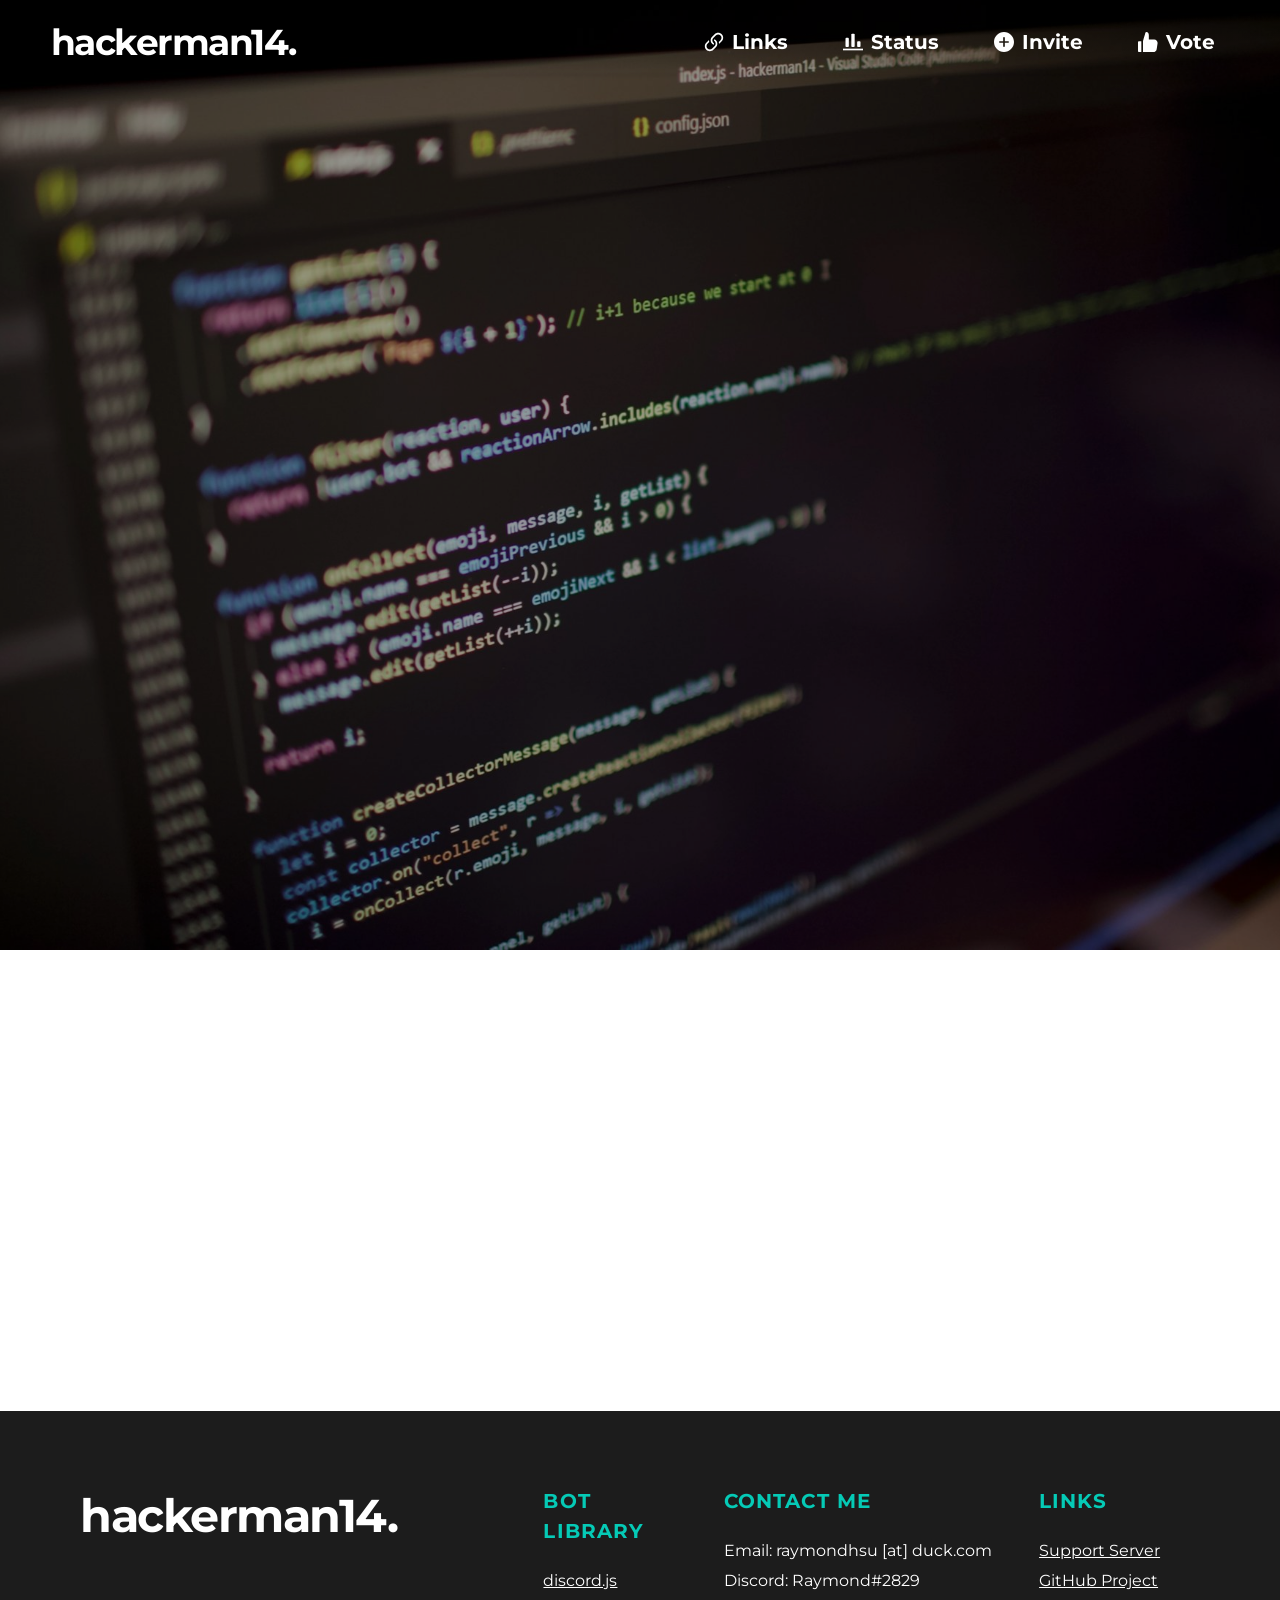
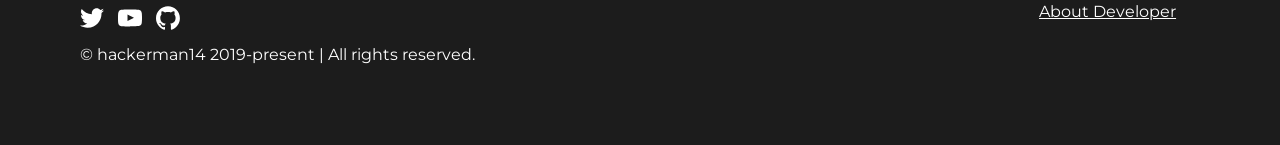
==== commit 1534123a: "many bug fixed" ====
--- a/index.html
+++ b/index.html
@@ -1,887 +1,1152 @@
-<!DOCTYPE html><html lang=""><head><meta charset="utf-8"><link rel="canonical" href="assets/d41d8cd98f00b204e9800998ecf8427e.html" /><link rel="icon" href="assets/img/7ce32017b748f62106200d7a8b1d6ac0.png" sizes="32x32"/><link rel="icon" href="assets/img/67a7995fe4b3c41da2f25e6749a803ed.png" sizes="192x192"/><link rel="apple-touch-icon-precomposed" href="assets/img/dce22d00a2786889a2d0cc10989d32ea.png"/><title>hackerman14</title><meta name="description" content="The main page of the hackerman14 DIscord Bot."><meta property="og:title" content="hackerman14"><meta property="og:description" content="A Discord bot which is for fun use, but it&#039;s actually boring."><meta property="og:image" content="assets/img/0b6512c72df0b3656b294998eab5bfab.jpg"><meta property="og:url" content=""><meta content="summary_large_image" name="twitter:card"><meta content="width=device-width,initial-scale=1" name="viewport"><link class="brz-link brz-link-preview" href="assets/80148cec64b5bf1a2cb7b7e5bb180a76.css" rel="stylesheet"><link class="brz-link brz-link-preview-pro" href="assets/1ebe53c029fe22ca76dc1a8d5b694f7b.css" rel="stylesheet"><style class="brz-style">.brz .css-13je0h6, .brz [data-css-13je0h6] {color: rgba(5,202,182,1);border-color: rgba(35,157,219,0);background-color: rgba(189,225,244,0);background-image: none;border-width: 0;border-style: solid;width: 50px;height: 50px;font-size: 50px;padding: 0px;border-radius: 0;stroke-width: 0;transition: all .5s ease-in-out;transition-property: background,border-radius,color,border-color,box-shadow;-webkit-transition: all .5s ease-in-out;-moz-transition: all .5s ease-in-out;-webkit-transition-property: background,border-radius,color,border-color,box-shadow;-moz-transition-property: background,border-radius,color,border-color,box-shadow;}
-@media (min-width: 991px) {.brz .css-13je0h6:hover, .brz [data-css-13je0h6]:hover {color: rgba(5,202,182,.8);border-color: rgba(35,157,219,0);background-color: rgba(189,225,244,0);background-image: none;}}
-@media (max-width: 991px) {.brz .css-13je0h6, .brz [data-css-13je0h6] {width: 50px;height: 50px;font-size: 50px;padding: 0px;border-radius: 0px;stroke-width: 0;}}
-@media (max-width: 767px) {.brz .css-13je0h6, .brz [data-css-13je0h6] {width: 50px;height: 50px;font-size: 50px;padding: 0px;border-radius: 0px;stroke-width: 0;}}
-.brz .css-c191vo, .brz [data-css-c191vo] {color: rgba(255,255,255,1);border-color: rgba(35,157,219,0);background-color: rgba(189,225,244,0);background-image: none;border-width: 0;border-style: solid;width: 24px;height: 24px;font-size: 24px;padding: 0px;border-radius: 0;stroke-width: 0;transition: all .5s ease-in-out;transition-property: background,border-radius,color,border-color,box-shadow;-webkit-transition: all .5s ease-in-out;-moz-transition: all .5s ease-in-out;-webkit-transition-property: background,border-radius,color,border-color,box-shadow;-moz-transition-property: background,border-radius,color,border-color,box-shadow;}
-@media (min-width: 991px) {.brz .css-c191vo:hover, .brz [data-css-c191vo]:hover {color: rgba(255,255,255,.8);border-color: rgba(35,157,219,0);background-color: rgba(189,225,244,0);background-image: none;}}
-@media (max-width: 991px) {.brz .css-c191vo, .brz [data-css-c191vo] {width: 24px;height: 24px;font-size: 24px;padding: 0px;border-radius: 0px;stroke-width: 0;}}
-@media (max-width: 767px) {.brz .css-c191vo, .brz [data-css-c191vo] {width: 24px;height: 24px;font-size: 24px;padding: 0px;border-radius: 0px;stroke-width: 0;}}</style><style class="brz-style">@media (min-width:991px) {.brz .brz-css-rraac {display: block;}}
-@media (max-width:991px) and (min-width:768px) {.brz .brz-css-rraac {display: block;}}
-@media (max-width:767px) {.brz .brz-css-rraac {display: block;}}
-.brz .brz-css-lypju {padding: 10px 0px 10px 0px;margin: 0;}
-.brz .brz-css-lypju > .brz-bg {border: 0px solid rgba(102,115,141,0);border-radius: 0;}
-.brz .brz-css-lypju > .brz-bg > .brz-bg-image {background-image: none;}
-.brz .brz-css-lypju > .brz-bg > .brz-bg-image:after {content: "";background-image: none;}
-.brz .brz-css-lypju > .brz-bg > .brz-bg-color {background-color: rgba(255,255,255,1);background-image: none;}
-.brz .brz-css-lypju > .brz-bg > .brz-bg-shape__top {background-image: none;background-size: 100% 100px;height: 100px;transform: rotateX(0deg) rotateY(0deg);z-index: auto;}
-.brz .brz-css-lypju > .brz-bg > .brz-bg-shape__bottom {background-image: none;background-size: 100% 100px;height: 100px;transform: rotateX(-180deg) rotateY(-180deg);z-index: auto;}
-@media (max-width:991px) and (min-width:768px) {.brz .brz-css-lypju {padding: 10px 0px 10px 0px;margin: 0;}
-	.brz .brz-css-lypju > .brz-bg {border: 0px solid rgba(102,115,141,0);border-radius: 0;}
-	.brz .brz-css-lypju > .brz-bg > .brz-bg-image {background-image: none;}
-	.brz .brz-css-lypju > .brz-bg > .brz-bg-image:after {content: "";background-image: none;}
-	.brz .brz-css-lypju > .brz-bg > .brz-bg-color {background-color: rgba(255,255,255,1);background-image: none;}
-	.brz .brz-css-lypju > .brz-bg > .brz-bg-shape__top {background-image: none;background-size: 100% 100px;height: 100px;transform: rotateX(0deg) rotateY(0deg);z-index: auto;}
-	.brz .brz-css-lypju > .brz-bg > .brz-bg-shape__bottom {background-image: none;background-size: 100% 100px;height: 100px;transform: rotateX(-180deg) rotateY(-180deg);z-index: auto;}}
-@media (max-width:767px) {.brz .brz-css-lypju {padding: 10px 0px 10px 0px;margin: 0;}
-	.brz .brz-css-lypju > .brz-bg {border: 0px solid rgba(102,115,141,0);border-radius: 0;}
-	.brz .brz-css-lypju > .brz-bg > .brz-bg-image {background-image: none;}
-	.brz .brz-css-lypju > .brz-bg > .brz-bg-image:after {content: "";background-image: none;}
-	.brz .brz-css-lypju > .brz-bg > .brz-bg-color {background-color: rgba(255,255,255,1);background-image: none;}
-	.brz .brz-css-lypju > .brz-bg > .brz-bg-shape__top {background-image: none;background-size: 100% 100px;height: 100px;transform: rotateX(0deg) rotateY(0deg);z-index: auto;}
-	.brz .brz-css-lypju > .brz-bg > .brz-bg-shape__bottom {background-image: none;background-size: 100% 100px;height: 100px;transform: rotateX(-180deg) rotateY(-180deg);z-index: auto;}}
-.brz .brz-css-bepex {border: 0px solid transparent;}
-@media (min-width:991px) {.brz .brz-css-bepex {max-width: calc(1 * var(--brz-section-container-max-width,1170px));}}
-@media (max-width:991px) and (min-width:768px) {.brz .brz-css-bepex {border: 0px solid transparent;}}
-@media (max-width:991px) and (min-width:768px) {.brz .brz-css-bepex {max-width: 100%;}}
-@media (max-width:767px) {.brz .brz-css-bepex {border: 0px solid transparent;}}
-@media (max-width:767px) {.brz .brz-css-bepex {max-width: 100%;}}
-.brz .brz-css-byegy {margin: 0;z-index: auto;align-items: flex-start;}
-.brz .brz-css-byegy > .brz-bg {border: 0px solid rgba(102,115,141,0);border-radius: 0;max-width: 100%;}
-.brz .brz-css-byegy > .brz-bg > .brz-bg-image {background-image: none;display: block;}
-.brz .brz-css-byegy > .brz-bg > .brz-bg-image:after {content: "";background-image: none;}
-.brz .brz-css-byegy > .brz-bg > .brz-bg-color {background-color: rgba(0,0,0,0);background-image: none;}
-.brz .brz-css-byegy > .brz-bg > .brz-bg-map {display: none;}
-.brz .brz-css-byegy > .brz-bg > .brz-bg-video {display: none;}
-.brz .brz-css-byegy > .brz-row {border: 0px solid transparent;}
-@media (min-width:991px) {.brz .brz-css-byegy {min-height: auto;display: flex;}
-	.brz .brz-css-byegy > .brz-bg {transition-duration: .5s;transition-property: filter,box-shadow,background,border-radius,border-color;}
-	.brz .brz-css-byegy > .brz-bg > .brz-bg-image {transition-duration: .5s;transition-property: filter,box-shadow,background,border-radius,border-color;}
-	.brz .brz-css-byegy > .brz-bg > .brz-bg-color {transition-duration: .5s;transition-property: filter,box-shadow,background,border-radius,border-color;}
-	.brz .brz-css-byegy > .brz-bg > .brz-bg-video {transition-duration: .5s;transition-property: filter,box-shadow,background,border-radius,border-color;}
-	.brz .brz-css-byegy > .brz-row {transition-duration: .5s;transition-property: filter,box-shadow,background,border-radius,border-color;}}
-@media (max-width:991px) and (min-width:768px) {.brz .brz-css-byegy {margin: 0;z-index: auto;align-items: flex-start;}
-	.brz .brz-css-byegy > .brz-bg {border: 0px solid rgba(102,115,141,0);border-radius: 0;max-width: 100%;}
-	.brz .brz-css-byegy > .brz-bg > .brz-bg-image {background-image: none;display: block;}
-	.brz .brz-css-byegy > .brz-bg > .brz-bg-image:after {content: "";background-image: none;}
-	.brz .brz-css-byegy > .brz-bg > .brz-bg-color {background-color: rgba(0,0,0,0);background-image: none;}
-	.brz .brz-css-byegy > .brz-bg > .brz-bg-map {display: none;}
-	.brz .brz-css-byegy > .brz-bg > .brz-bg-video {display: none;}
-	.brz .brz-css-byegy > .brz-row {border: 0px solid transparent;}}
-@media (max-width:991px) and (min-width:768px) {.brz .brz-css-byegy {min-height: auto;display: flex;}
-	.brz .brz-css-byegy > .brz-bg {transition-duration: .5s;transition-property: filter,box-shadow,background,border-radius,border-color;}
-	.brz .brz-css-byegy > .brz-bg > .brz-bg-image {transition-duration: .5s;transition-property: filter,box-shadow,background,border-radius,border-color;}
-	.brz .brz-css-byegy > .brz-bg > .brz-bg-color {transition-duration: .5s;transition-property: filter,box-shadow,background,border-radius,border-color;}
-	.brz .brz-css-byegy > .brz-bg > .brz-bg-video {transition-duration: .5s;transition-property: filter,box-shadow,background,border-radius,border-color;}
-	.brz .brz-css-byegy > .brz-row {flex-direction: row;flex-wrap: wrap;justify-content: flex-start;transition-duration: .5s;transition-property: filter,box-shadow,background,border-radius,border-color;}}
-@media (max-width:767px) {.brz .brz-css-byegy {margin: 0;z-index: auto;align-items: flex-start;}
-	.brz .brz-css-byegy > .brz-bg {border: 0px solid rgba(102,115,141,0);border-radius: 0;max-width: 100%;}
-	.brz .brz-css-byegy > .brz-bg > .brz-bg-image {background-image: none;display: block;}
-	.brz .brz-css-byegy > .brz-bg > .brz-bg-image:after {content: "";background-image: none;}
-	.brz .brz-css-byegy > .brz-bg > .brz-bg-color {background-color: rgba(0,0,0,0);background-image: none;}
-	.brz .brz-css-byegy > .brz-bg > .brz-bg-map {display: none;}
-	.brz .brz-css-byegy > .brz-bg > .brz-bg-video {display: none;}
-	.brz .brz-css-byegy > .brz-row {border: 0px solid transparent;}}
-@media (max-width:767px) {.brz .brz-css-byegy {min-height: auto;display: flex;}
-	.brz .brz-css-byegy > .brz-bg {transition-duration: .5s;transition-property: filter,box-shadow,background,border-radius,border-color;}
-	.brz .brz-css-byegy > .brz-bg > .brz-bg-image {transition-duration: .5s;transition-property: filter,box-shadow,background,border-radius,border-color;}
-	.brz .brz-css-byegy > .brz-bg > .brz-bg-color {transition-duration: .5s;transition-property: filter,box-shadow,background,border-radius,border-color;}
-	.brz .brz-css-byegy > .brz-bg > .brz-bg-video {transition-duration: .5s;transition-property: filter,box-shadow,background,border-radius,border-color;}
-	.brz .brz-css-byegy > .brz-row {flex-direction: row;flex-wrap: wrap;justify-content: flex-start;transition-duration: .5s;transition-property: filter,box-shadow,background,border-radius,border-color;}}
-.brz .brz-css-flwhg {padding: 10px;max-width: 100%;}
-@media (max-width:991px) and (min-width:768px) {.brz .brz-css-flwhg {padding: 0;max-width: 100%;}}
-@media (max-width:767px) {.brz .brz-css-flwhg {padding: 0;max-width: 100%;}}
-.brz .brz-css-ndouy {z-index: auto;flex: 1 1 50%;max-width: 50%;justify-content: flex-start;}
-.brz .brz-css-ndouy > .brz-bg {border: 0px solid rgba(102,115,141,0);border-radius: 0;margin: 0;}
-.brz .brz-css-ndouy > .brz-bg > .brz-bg-image {background-image: none;}
-.brz .brz-css-ndouy > .brz-bg > .brz-bg-image:after {content: "";background-image: none;}
-.brz .brz-css-ndouy > .brz-bg > .brz-bg-color {background-color: rgba(0,0,0,0);background-image: none;}
-@media (min-width:991px) {.brz .brz-css-ndouy > .brz-bg {transition-duration: .5s;transition-property: filter,box-shadow,background,border-radius,border-color;}
-	.brz .brz-css-ndouy > .brz-bg > .brz-bg-image {transition-duration: .5s;transition-property: filter,box-shadow,background,border-radius,border-color;}
-	.brz .brz-css-ndouy > .brz-bg > .brz-bg-color {transition-duration: .5s;transition-property: filter,box-shadow,background,border-radius,border-color;}}
-@media (max-width:991px) and (min-width:768px) {.brz .brz-css-ndouy {z-index: auto;flex: 1 1 50%;max-width: 50%;justify-content: flex-start;}
-	.brz .brz-css-ndouy > .brz-bg {border: 0px solid rgba(102,115,141,0);border-radius: 0;margin: 0;}
-	.brz .brz-css-ndouy > .brz-bg > .brz-bg-image {background-image: none;}
-	.brz .brz-css-ndouy > .brz-bg > .brz-bg-image:after {content: "";background-image: none;}
-	.brz .brz-css-ndouy > .brz-bg > .brz-bg-color {background-color: rgba(0,0,0,0);background-image: none;}}
-@media (max-width:991px) and (min-width:768px) {.brz .brz-css-ndouy > .brz-bg {transition-duration: .5s;transition-property: filter,box-shadow,background,border-radius,border-color;}
-	.brz .brz-css-ndouy > .brz-bg > .brz-bg-image {transition-duration: .5s;transition-property: filter,box-shadow,background,border-radius,border-color;}
-	.brz .brz-css-ndouy > .brz-bg > .brz-bg-color {transition-duration: .5s;transition-property: filter,box-shadow,background,border-radius,border-color;}}
-@media (max-width:767px) {.brz .brz-css-ndouy {z-index: auto;flex: 1 1 100%;max-width: 100%;justify-content: flex-start;}
-	.brz .brz-css-ndouy > .brz-bg {border: 0px solid rgba(102,115,141,0);border-radius: 0;margin: 10px 0px 10px 0px;}
-	.brz .brz-css-ndouy > .brz-bg > .brz-bg-image {background-image: none;}
-	.brz .brz-css-ndouy > .brz-bg > .brz-bg-image:after {content: "";background-image: none;}
-	.brz .brz-css-ndouy > .brz-bg > .brz-bg-color {background-color: rgba(0,0,0,0);background-image: none;}}
-@media (max-width:767px) {.brz .brz-css-ndouy > .brz-bg {transition-duration: .5s;transition-property: filter,box-shadow,background,border-radius,border-color;}
-	.brz .brz-css-ndouy > .brz-bg > .brz-bg-image {transition-duration: .5s;transition-property: filter,box-shadow,background,border-radius,border-color;}
-	.brz .brz-css-ndouy > .brz-bg > .brz-bg-color {transition-duration: .5s;transition-property: filter,box-shadow,background,border-radius,border-color;}}
-.brz .brz-css-hpnet {z-index: auto;margin: 0;border: 0px solid transparent;padding: 5px 15px 5px 15px;}
-@media (min-width:991px) {.brz .brz-css-hpnet {display: flex;transition-duration: .5s;transition-property: filter,box-shadow,background,border-radius,border-color;}}
-@media (max-width:991px) and (min-width:768px) {.brz .brz-css-hpnet {z-index: auto;margin: 0;border: 0px solid transparent;padding: 5px 15px 5px 15px;}}
-@media (max-width:991px) and (min-width:768px) {.brz .brz-css-hpnet {display: flex;transition-duration: .5s;transition-property: filter,box-shadow,background,border-radius,border-color;}}
-@media (max-width:767px) {.brz .brz-css-hpnet {z-index: auto;margin: 10px 0px 10px 0px;border: 0px solid transparent;padding: 0;}}
-@media (max-width:767px) {.brz .brz-css-hpnet {display: flex;transition-duration: .5s;transition-property: filter,box-shadow,background,border-radius,border-color;}}
-.brz .brz-css-gwikm {padding: 0;margin: 10px 0px 10px 0px;justify-content: center;position: relative;}
-@media (min-width:991px) {.brz .brz-css-gwikm {display: flex;z-index: auto;position: relative;}}
-@media (max-width:991px) and (min-width:768px) {.brz .brz-css-gwikm {padding: 0;margin: 10px 0px 10px 0px;justify-content: center;position: relative;}}
-@media (max-width:991px) and (min-width:768px) {.brz .brz-css-gwikm {display: flex;z-index: auto;position: relative;}}
-@media (max-width:767px) {.brz .brz-css-gwikm {padding: 0;margin: 10px 0px 10px 0px;justify-content: center;position: relative;}}
-@media (max-width:767px) {.brz .brz-css-gwikm {display: flex;z-index: auto;position: relative;}}
-.brz .brz-css-ryglo {height: 50px;}
-@media (max-width:991px) and (min-width:768px) {.brz .brz-css-ryglo {height: 50px;}}
-@media (max-width:767px) {.brz .brz-css-ryglo {height: 50px;}}
-.brz .brz-css-eswoz {z-index: auto;position: relative;margin: 10px 0px 10px 0px;}
-@media (min-width:991px) {.brz .brz-css-eswoz {display: flex;position: relative;}}
-@media (max-width:991px) and (min-width:768px) {.brz .brz-css-eswoz {z-index: auto;position: relative;margin: 10px 0px 10px 0px;}}
-@media (max-width:991px) and (min-width:768px) {.brz .brz-css-eswoz {display: flex;position: relative;}}
-@media (max-width:767px) {.brz .brz-css-eswoz {z-index: auto;position: relative;margin: 10px 0px 10px 0px;}}
-@media (max-width:767px) {.brz .brz-css-eswoz {display: flex;position: relative;}}
-.brz .brz-css-dfemu {justify-content: center;padding: 0;margin: 0px -5px -20px -5px;}
-@media (max-width:991px) and (min-width:768px) {.brz .brz-css-dfemu {justify-content: center;padding: 0;margin: 0px -5px -20px -5px;}}
-@media (max-width:767px) {.brz .brz-css-dfemu {justify-content: center;padding: 0;margin: 0px -5px -20px -5px;}}
-.brz .brz-css-utahg {padding: 0px 5px 20px 5px;}
-@media (max-width:991px) and (min-width:768px) {.brz .brz-css-utahg {padding: 0px 5px 20px 5px;}}
-@media (max-width:767px) {.brz .brz-css-utahg {padding: 0px 5px 20px 5px;}}
-.brz .brz-css-zakto.brz-btn {display: flex;align-items: center;justify-content: center;font-family: Overpass,sans-serif;font-weight: 700;font-size: 15px;line-height: 1.6;letter-spacing: 0px;color: rgba(255,255,255,1);border: 2px solid rgba(5,202,182,0);border-radius: 2px;background-color: rgba(5,202,182,1);background-image: none;padding: 14px 42px 14px 42px;flex-flow: row-reverse nowrap;}
-.brz .brz-css-zakto.brz-btn.brz-btn-submit {color: rgba(255,255,255,1);background-color: rgba(5,202,182,1);}
-.brz .brz-css-zakto .brz-btn--story-container {border: 2px solid rgba(5,202,182,0);flex-flow: row-reverse nowrap;border-radius: 2px;}
-@media (min-width:991px) {.brz .brz-css-zakto.brz-btn {transition-duration: .5s;transition-property: color,box-shadow,background,border-color;}}
-@media (min-width:991px) {.brz .brz-css-zakto.brz-btn:hover {background-color: rgba(5,202,182,.8);}
-	.brz .brz-css-zakto.brz-btn.brz-btn-submit:hover {background-color: rgba(5,202,182,.8);}}
-@media (max-width:991px) and (min-width:768px) {.brz .brz-css-zakto.brz-btn {display: flex;align-items: center;justify-content: center;font-family: Overpass,sans-serif;font-weight: 700;font-size: 17px;line-height: 1.6;letter-spacing: 0px;color: rgba(255,255,255,1);border: 2px solid rgba(5,202,182,0);border-radius: 2px;background-color: rgba(5,202,182,1);background-image: none;padding: 11px 26px 11px 26px;flex-flow: row-reverse nowrap;}
-	.brz .brz-css-zakto.brz-btn.brz-btn-submit {color: rgba(255,255,255,1);background-color: rgba(5,202,182,1);}
-	.brz .brz-css-zakto .brz-btn--story-container {border: 2px solid rgba(5,202,182,0);flex-flow: row-reverse nowrap;border-radius: 2px;}}
-@media (max-width:991px) and (min-width:768px) {.brz .brz-css-zakto.brz-btn {transition-duration: .5s;transition-property: color,box-shadow,background,border-color;}}
-@media (max-width:767px) {.brz .brz-css-zakto.brz-btn {display: flex;align-items: center;justify-content: center;font-family: Overpass,sans-serif;font-weight: 700;font-size: 15px;line-height: 1.6;letter-spacing: 0px;color: rgba(255,255,255,1);border: 2px solid rgba(5,202,182,0);border-radius: 2px;background-color: rgba(5,202,182,1);background-image: none;padding: 11px 26px 11px 26px;flex-flow: row-reverse nowrap;}
-	.brz .brz-css-zakto.brz-btn.brz-btn-submit {color: rgba(255,255,255,1);background-color: rgba(5,202,182,1);}
-	.brz .brz-css-zakto .brz-btn--story-container {border: 2px solid rgba(5,202,182,0);flex-flow: row-reverse nowrap;border-radius: 2px;}}
-@media (max-width:767px) {.brz .brz-css-zakto.brz-btn {transition-duration: .5s;transition-property: color,box-shadow,background,border-color;}}
-@media (min-width:991px) {.brz .brz-css-zjkwx .brz-mm-menu__icon {display: none;font-size: 18px;color: rgba(51,51,51,1);}
-	.brz .brz-css-zjkwx .brz-menu {display: flex;}}
-@media (max-width:991px) and (min-width:768px) {.brz .brz-css-zjkwx .brz-mm-menu__icon {display: flex;font-size: 18px;color: rgba(51,51,51,1);}
-	.brz .brz-css-zjkwx .brz-menu {display: none;}}
-@media (max-width:767px) {.brz .brz-css-zjkwx .brz-mm-menu__icon {display: flex;font-size: 18px;color: rgba(51,51,51,1);}
-	.brz .brz-css-zjkwx .brz-menu {display: none;}}
-.brz .brz-css-wavoi {font-family: Overpass,sans-serif;color: rgba(0,0,0,1);}
-.brz .brz-css-wavoi .brz-menu__ul:not(.brz-mm-listview) {display: flex;flex-wrap: wrap;justify-content: inherit;align-items: center;max-width: none;margin: 0px -5px 0px -5px;}
-.brz .brz-css-wavoi .brz-menu__ul > .brz-menu__item > .brz-a {color: rgba(0,0,0,1);background-color: rgba(255,255,255,0);padding: 0px 5px 0px 5px;}
-.brz .brz-css-wavoi .brz-menu__ul > .brz-menu__item.brz-menu__item--opened > .brz-a {color: rgba(0,0,0,1);background-color: rgba(255,255,255,0);}
-.brz .brz-css-wavoi .brz-menu__ul > .brz-menu__item.brz-menu__item--opened {color: rgba(0,0,0,1);background-color: rgba(255,255,255,0);border: 0px solid rgba(85,85,85,1);}
-.brz .brz-css-wavoi .brz-menu__ul > .brz-menu__item.brz-menu__item--current {color: rgba(0,0,0,1);background-color: rgba(255,255,255,0);border: 0px solid rgba(85,85,85,1);}
-.brz .brz-css-wavoi .brz-menu__ul > .brz-menu__item.brz-menu__item--current > .brz-a {color: rgba(0,0,0,1);background-color: rgba(255,255,255,0);}
-.brz .brz-css-wavoi .brz-menu__item__icon {margin-right: 15px;}
-.brz .brz-css-wavoi .brz-menu__ul > .brz-menu__item {background-color: transparent;border: 0px solid rgba(85,85,85,1);}
-.brz .brz-css-wavoi .brz-mm-menu__item {font-family: Overpass,sans-serif;color: rgba(255,255,255,1);border-color: rgba(85,85,85,1);}
-.brz nav.brz-mm-menu.brz-css-wavoi {background-color: rgba(51,51,51,1);}
-.brz .brz-css-wavoi.brz-mm-menu .brz-mm-menu__item .brz-mm-listitem__text {padding: 10px 20px 10px 20px;}
-.brz .brz-css-wavoi .brz-mm-menu__item:hover > .brz-mm-listitem__text {color: rgba(255,255,255,1);}
-.brz .brz-css-wavoi .brz-mm-navbar {color: rgba(255,255,255,1);}
-.brz .brz-css-wavoi .brz-mm-menu__item.brz-mm-listitem_opened {color: rgba(255,255,255,1);}
-.brz .brz-css-wavoi.brz-mm-menu.brz-mm-menu_theme-dark .brz-mm-panels, .brz .brz-css-wavoi .brz-mm-panels > .brz-mm-panel {background-color: rgba(51,51,51,1);}
-.brz .brz-css-wavoi.brz-mm-menu.brz-mm-menu_theme-dark .brz-mm-navbar.brz-mm-listitem .brz-mm-listitem_opened > .brz-mm-listitem__text:after {border-color: rgba(85,85,85,1);}
-.brz .brz-css-wavoi .brz-mm-listitem {border-color: rgba(85,85,85,1);}
-.brz .brz-css-wavoi .brz-mm-menu__item.brz-mm-menu__item--current {color: rgba(255,255,255,1);}
-.brz .brz-css-wavoi .brz-mm-menu__item.brz-mm-menu__item--current:hover > .brz-mm-listitem__text {color: rgba(255,255,255,1);}
-.brz .brz-css-wavoi .brz-menu__sub-menu {font-family: Overpass,sans-serif;color: rgba(255,255,255,1);border-radius: 0;}
-.brz .brz-css-wavoi .brz-menu__sub-menu .brz-a:hover {color: rgba(255,255,255,1);}
-.brz .brz-css-wavoi .brz-menu__sub-item__icon {margin-right: 15px;font-size: 12px;}
-.brz .brz-css-wavoi .brz-menu__dropdown > .brz-menu__item.brz-menu__item--current > .brz-a {color: rgba(255,255,255,1);}
-.brz .brz-css-wavoi .brz-menu__dropdown > .brz-menu__item.brz-menu__item--current {background-color: undefined;}
-.brz .brz-css-wavoi .brz-menu__dropdown > .brz-menu__item.brz-menu__item--current:hover {background-color: undefined;}
-.brz .brz-css-wavoi .brz-menu__item-dropdown .brz-menu__item {background-color: rgba(51,51,51,1);}
-.brz .brz-css-wavoi .brz-menu__item-dropdown .brz-menu__item:hover {background-color: rgba(51,51,51,1);}
-.brz .brz-css-wavoi .brz-menu__dropdown .brz-menu__item-dropdown .brz-a:after {border-color: rgba(255,255,255,1);}
-.brz .brz-css-wavoi .brz-menu__dropdown > .brz-menu__item {border-bottom: 1px solid rgba(85,85,85,1);}
-@media (min-width:991px) {.brz .brz-css-wavoi {font-size: 15px;font-weight: 700;line-height: 1.6;letter-spacing: 0px;}
-	.brz .brz-css-wavoi .brz-menu__item__icon {font-size: 12px;}
-	.brz .brz-css-wavoi .brz-menu__ul > .brz-menu__item {padding-top: 0px;padding-bottom: 0px;margin-right: 5px;margin-left: 5px;}
-	.brz .brz-css-wavoi .brz-mm-menu__item {font-size: 15px;font-weight: 700;line-height: 1.6;letter-spacing: 0px;}
-	.brz .brz-css-wavoi .brz-mm-menu__item .brz-a {justify-content: flex-start;}
-	.brz .brz-css-wavoi .brz-mm-menu__item__icon {margin-right: 15px;font-size: 12px;}
-	.brz .brz-css-wavoi .brz-mm-navbar {font-family: Overpass,sans-serif;font-size: 15px;font-weight: 700;line-height: 1.6;letter-spacing: 0px;border-color: rgba(85,85,85,1);}
-	.brz .brz-css-wavoi.brz-mm-menu .brz-mm-listitem_vertical .brz-mm-btn_next {height: calc(24px + 10px + 10px);padding-right: 20px;}
-	.brz .brz-css-wavoi .brz-menu__sub-menu {font-size: 15px;font-weight: 700;line-height: 1.6;letter-spacing: 0px;}
-	.brz .brz-css-wavoi .brz-menu__dropdown {position: absolute;top: 0;width: 305px;}
-	.brz .brz-css-wavoi .brz-menu__dropdown-left {left: calc(100% + 5px);}
-	.brz .brz-css-wavoi .brz-menu__dropdown-right {right: calc(100% + 5px);}
-	.brz .brz-css-wavoi .brz-menu__dropdown-left:before {left: -5px;}
-	.brz .brz-css-wavoi .brz-menu__dropdown-right:before {right: -5px;}
-	.brz .brz-css-wavoi > .brz-menu__ul > .brz-menu__item-dropdown > .brz-menu__dropdown {top: calc(100% + 5px);width: 300px;}
-	.brz .brz-css-wavoi > .brz-menu__ul > .brz-menu__item-dropdown > .brz-menu__dropdown-left {left: 0;}
-	.brz .brz-css-wavoi > .brz-menu__ul > .brz-menu__item-dropdown > .brz-menu__dropdown-right {right: 0;}
-	.brz .brz-css-wavoi > .brz-menu__ul > .brz-menu__item-dropdown > .brz-menu__dropdown-left:before {top: -5px;left: 0;}
-	.brz .brz-css-wavoi > .brz-menu__ul > .brz-menu__item-dropdown > .brz-menu__dropdown-right:before {top: -5px;right: 0;}
-	.brz .brz-css-wavoi .brz-mega-menu__dropdown {display: none;}}
-@media (max-width:991px) and (min-width:768px) {.brz .brz-css-wavoi {font-family: Overpass,sans-serif;color: rgba(0,0,0,1);}
-	.brz .brz-css-wavoi .brz-menu__ul:not(.brz-mm-listview) {display: flex;flex-wrap: wrap;justify-content: inherit;align-items: center;max-width: none;margin: 0px -5px 0px -5px;}
-	.brz .brz-css-wavoi .brz-menu__ul > .brz-menu__item > .brz-a {color: rgba(0,0,0,1);background-color: rgba(255,255,255,0);padding: 0px 5px 0px 5px;}
-	.brz .brz-css-wavoi .brz-menu__ul > .brz-menu__item.brz-menu__item--opened > .brz-a {color: rgba(0,0,0,1);background-color: rgba(255,255,255,0);}
-	.brz .brz-css-wavoi .brz-menu__ul > .brz-menu__item.brz-menu__item--opened {color: rgba(0,0,0,1);background-color: rgba(255,255,255,0);border: 0px solid rgba(85,85,85,1);}
-	.brz .brz-css-wavoi .brz-menu__ul > .brz-menu__item.brz-menu__item--current {color: rgba(0,0,0,1);background-color: rgba(255,255,255,0);border: 0px solid rgba(85,85,85,1);}
-	.brz .brz-css-wavoi .brz-menu__ul > .brz-menu__item.brz-menu__item--current > .brz-a {color: rgba(0,0,0,1);background-color: rgba(255,255,255,0);}
-	.brz .brz-css-wavoi .brz-menu__item__icon {margin-right: 15px;}
-	.brz .brz-css-wavoi .brz-menu__ul > .brz-menu__item {background-color: transparent;border: 0px solid rgba(85,85,85,1);}
-	.brz .brz-css-wavoi .brz-mm-menu__item {font-family: Overpass,sans-serif;color: rgba(255,255,255,1);border-color: rgba(85,85,85,1);}
-	.brz nav.brz-mm-menu.brz-css-wavoi {background-color: rgba(51,51,51,1);}
-	.brz .brz-css-wavoi.brz-mm-menu .brz-mm-menu__item .brz-mm-listitem__text {padding: 10px 20px 10px 20px;}
-	.brz .brz-css-wavoi .brz-mm-menu__item:hover > .brz-mm-listitem__text {color: rgba(255,255,255,1);}
-	.brz .brz-css-wavoi .brz-mm-navbar {color: rgba(255,255,255,1);}
-	.brz .brz-css-wavoi .brz-mm-menu__item.brz-mm-listitem_opened {color: rgba(255,255,255,1);}
-	.brz .brz-css-wavoi.brz-mm-menu.brz-mm-menu_theme-dark .brz-mm-panels, .brz .brz-css-wavoi .brz-mm-panels > .brz-mm-panel {background-color: rgba(51,51,51,1);}
-	.brz .brz-css-wavoi.brz-mm-menu.brz-mm-menu_theme-dark .brz-mm-navbar.brz-mm-listitem .brz-mm-listitem_opened > .brz-mm-listitem__text:after {border-color: rgba(85,85,85,1);}
-	.brz .brz-css-wavoi .brz-mm-listitem {border-color: rgba(85,85,85,1);}
-	.brz .brz-css-wavoi .brz-mm-menu__item.brz-mm-menu__item--current {color: rgba(255,255,255,1);}
-	.brz .brz-css-wavoi .brz-mm-menu__item.brz-mm-menu__item--current:hover > .brz-mm-listitem__text {color: rgba(255,255,255,1);}
-	.brz .brz-css-wavoi .brz-menu__sub-menu {font-family: Overpass,sans-serif;color: rgba(255,255,255,1);border-radius: 0;}
-	.brz .brz-css-wavoi .brz-menu__sub-menu .brz-a:hover {color: rgba(255,255,255,1);}
-	.brz .brz-css-wavoi .brz-menu__sub-item__icon {margin-right: 15px;font-size: 12px;}
-	.brz .brz-css-wavoi .brz-menu__dropdown > .brz-menu__item.brz-menu__item--current > .brz-a {color: rgba(255,255,255,1);}
-	.brz .brz-css-wavoi .brz-menu__dropdown > .brz-menu__item.brz-menu__item--current {background-color: undefined;}
-	.brz .brz-css-wavoi .brz-menu__dropdown > .brz-menu__item.brz-menu__item--current:hover {background-color: undefined;}
-	.brz .brz-css-wavoi .brz-menu__item-dropdown .brz-menu__item {background-color: rgba(51,51,51,1);}
-	.brz .brz-css-wavoi .brz-menu__item-dropdown .brz-menu__item:hover {background-color: rgba(51,51,51,1);}
-	.brz .brz-css-wavoi .brz-menu__dropdown .brz-menu__item-dropdown .brz-a:after {border-color: rgba(255,255,255,1);}
-	.brz .brz-css-wavoi .brz-menu__dropdown > .brz-menu__item {border-bottom: 1px solid rgba(85,85,85,1);}}
-@media (max-width:991px) and (min-width:768px) {.brz .brz-css-wavoi {font-size: 17px;font-weight: 700;line-height: 1.6;letter-spacing: 0px;}
-	.brz .brz-css-wavoi .brz-menu__item__icon {font-size: 12px;}
-	.brz .brz-css-wavoi .brz-menu__ul > .brz-menu__item {padding-top: 0px;padding-bottom: 0px;margin-right: 5px;margin-left: 5px;}
-	.brz .brz-css-wavoi .brz-mm-menu__item {font-size: 17px;font-weight: 700;line-height: 1.6;letter-spacing: 0px;}
-	.brz .brz-css-wavoi .brz-mm-menu__item .brz-a {justify-content: flex-start;}
-	.brz .brz-css-wavoi .brz-mm-menu__item__icon {margin-right: 15px;font-size: 12px;}
-	.brz .brz-css-wavoi .brz-mm-navbar {font-family: Overpass,sans-serif;font-size: 17px;font-weight: 700;line-height: 1.6;letter-spacing: 0px;border-color: rgba(85,85,85,1);}
-	.brz .brz-css-wavoi.brz-mm-menu .brz-mm-listitem_vertical .brz-mm-btn_next {height: calc(27.2px + 10px + 10px);padding-right: 20px;}
-	.brz .brz-css-wavoi .brz-menu__sub-menu {font-size: 17px;font-weight: 700;line-height: 1.6;letter-spacing: 0px;}
-	.brz .brz-css-wavoi .brz-menu__dropdown {position: absolute;top: 0;width: 305px;}
-	.brz .brz-css-wavoi > .brz-menu__ul > .brz-menu__item-dropdown > .brz-menu__dropdown {top: calc(100% + 5px);width: 300px;}
-	.brz .brz-css-wavoi > .brz-menu__ul > .brz-menu__item-dropdown > .brz-menu__dropdown-left {left: 0;}
-	.brz .brz-css-wavoi > .brz-menu__ul > .brz-menu__item-dropdown > .brz-menu__dropdown-right {right: 0;}
-	.brz .brz-css-wavoi > .brz-menu__ul > .brz-menu__item-dropdown > .brz-menu__dropdown-left:before {top: -5px;left: 0;}
-	.brz .brz-css-wavoi > .brz-menu__ul > .brz-menu__item-dropdown > .brz-menu__dropdown-right:before {top: -5px;right: 0;}
-	.brz .brz-css-wavoi .brz-menu__dropdown .brz-menu__item-dropdown > .brz-a:after {border-right-style: solid;border-left-style: none;}
-	.brz .brz-css-wavoi .brz-menu__dropdown .brz-menu__item-dropdown .brz-menu__dropdown {position: relative;top: auto;left: auto;transform: translate(0,0);height: 0;overflow: hidden;}
-	.brz .brz-css-wavoi .brz-menu__dropdown .brz-menu__item--opened > .brz-menu__dropdown {height: auto;width: 100%;left: auto;right: auto;}
-	.brz .brz-css-wavoi.brz-menu__preview .brz-menu__dropdown .brz-menu__item:hover > .brz-menu__sub-menu {height: auto;width: 100%;left: auto;right: auto;}
-	.brz .brz-css-wavoi .brz-mega-menu__dropdown {display: none;}}
-@media (max-width:767px) {.brz .brz-css-wavoi {font-family: Overpass,sans-serif;color: rgba(0,0,0,1);}
-	.brz .brz-css-wavoi .brz-menu__ul:not(.brz-mm-listview) {display: flex;flex-wrap: wrap;justify-content: inherit;align-items: center;max-width: none;margin: 0px -5px 0px -5px;}
-	.brz .brz-css-wavoi .brz-menu__ul > .brz-menu__item > .brz-a {color: rgba(0,0,0,1);background-color: rgba(255,255,255,0);padding: 0px 5px 0px 5px;}
-	.brz .brz-css-wavoi .brz-menu__ul > .brz-menu__item.brz-menu__item--opened > .brz-a {color: rgba(0,0,0,1);background-color: rgba(255,255,255,0);}
-	.brz .brz-css-wavoi .brz-menu__ul > .brz-menu__item.brz-menu__item--opened {color: rgba(0,0,0,1);background-color: rgba(255,255,255,0);border: 0px solid rgba(85,85,85,1);}
-	.brz .brz-css-wavoi .brz-menu__ul > .brz-menu__item.brz-menu__item--current {color: rgba(0,0,0,1);background-color: rgba(255,255,255,0);border: 0px solid rgba(85,85,85,1);}
-	.brz .brz-css-wavoi .brz-menu__ul > .brz-menu__item.brz-menu__item--current > .brz-a {color: rgba(0,0,0,1);background-color: rgba(255,255,255,0);}
-	.brz .brz-css-wavoi .brz-menu__item__icon {margin-right: 15px;}
-	.brz .brz-css-wavoi .brz-menu__ul > .brz-menu__item {background-color: transparent;border: 0px solid rgba(85,85,85,1);}
-	.brz .brz-css-wavoi .brz-mm-menu__item {font-family: Overpass,sans-serif;color: rgba(255,255,255,1);border-color: rgba(85,85,85,1);}
-	.brz nav.brz-mm-menu.brz-css-wavoi {background-color: rgba(51,51,51,1);}
-	.brz .brz-css-wavoi.brz-mm-menu .brz-mm-menu__item .brz-mm-listitem__text {padding: 10px 20px 10px 20px;}
-	.brz .brz-css-wavoi .brz-mm-menu__item:hover > .brz-mm-listitem__text {color: rgba(255,255,255,1);}
-	.brz .brz-css-wavoi .brz-mm-navbar {color: rgba(255,255,255,1);}
-	.brz .brz-css-wavoi .brz-mm-menu__item.brz-mm-listitem_opened {color: rgba(255,255,255,1);}
-	.brz .brz-css-wavoi.brz-mm-menu.brz-mm-menu_theme-dark .brz-mm-panels, .brz .brz-css-wavoi .brz-mm-panels > .brz-mm-panel {background-color: rgba(51,51,51,1);}
-	.brz .brz-css-wavoi.brz-mm-menu.brz-mm-menu_theme-dark .brz-mm-navbar.brz-mm-listitem .brz-mm-listitem_opened > .brz-mm-listitem__text:after {border-color: rgba(85,85,85,1);}
-	.brz .brz-css-wavoi .brz-mm-listitem {border-color: rgba(85,85,85,1);}
-	.brz .brz-css-wavoi .brz-mm-menu__item.brz-mm-menu__item--current {color: rgba(255,255,255,1);}
-	.brz .brz-css-wavoi .brz-mm-menu__item.brz-mm-menu__item--current:hover > .brz-mm-listitem__text {color: rgba(255,255,255,1);}
-	.brz .brz-css-wavoi .brz-menu__sub-menu {font-family: Overpass,sans-serif;color: rgba(255,255,255,1);border-radius: 0;}
-	.brz .brz-css-wavoi .brz-menu__sub-menu .brz-a:hover {color: rgba(255,255,255,1);}
-	.brz .brz-css-wavoi .brz-menu__sub-item__icon {margin-right: 15px;font-size: 12px;}
-	.brz .brz-css-wavoi .brz-menu__dropdown > .brz-menu__item.brz-menu__item--current > .brz-a {color: rgba(255,255,255,1);}
-	.brz .brz-css-wavoi .brz-menu__dropdown > .brz-menu__item.brz-menu__item--current {background-color: undefined;}
-	.brz .brz-css-wavoi .brz-menu__dropdown > .brz-menu__item.brz-menu__item--current:hover {background-color: undefined;}
-	.brz .brz-css-wavoi .brz-menu__item-dropdown .brz-menu__item {background-color: rgba(51,51,51,1);}
-	.brz .brz-css-wavoi .brz-menu__item-dropdown .brz-menu__item:hover {background-color: rgba(51,51,51,1);}
-	.brz .brz-css-wavoi .brz-menu__dropdown .brz-menu__item-dropdown .brz-a:after {border-color: rgba(255,255,255,1);}
-	.brz .brz-css-wavoi .brz-menu__dropdown > .brz-menu__item {border-bottom: 1px solid rgba(85,85,85,1);}}
-@media (max-width:767px) {.brz .brz-css-wavoi {font-size: 15px;font-weight: 700;line-height: 1.6;letter-spacing: 0px;}
-	.brz .brz-css-wavoi .brz-menu__item__icon {font-size: 12px;}
-	.brz .brz-css-wavoi .brz-menu__ul > .brz-menu__item {padding-top: 0px;padding-bottom: 0px;margin-right: 5px;margin-left: 5px;}
-	.brz .brz-css-wavoi .brz-mm-menu__item {font-size: 15px;font-weight: 700;line-height: 1.6;letter-spacing: 0px;}
-	.brz .brz-css-wavoi .brz-mm-menu__item .brz-a {justify-content: flex-start;}
-	.brz .brz-css-wavoi .brz-mm-menu__item__icon {margin-right: 15px;font-size: 12px;}
-	.brz .brz-css-wavoi .brz-mm-navbar {font-family: Overpass,sans-serif;font-size: 15px;font-weight: 700;line-height: 1.6;letter-spacing: 0px;border-color: rgba(85,85,85,1);}
-	.brz .brz-css-wavoi.brz-mm-menu .brz-mm-listitem_vertical .brz-mm-btn_next {height: calc(24px + 10px + 10px);padding-right: 20px;}
-	.brz .brz-css-wavoi .brz-menu__sub-menu {font-size: 15px;font-weight: 700;line-height: 1.6;letter-spacing: 0px;}
-	.brz .brz-css-wavoi .brz-menu__dropdown {position: absolute;top: 0;width: 305px;}
-	.brz .brz-css-wavoi > .brz-menu__ul > .brz-menu__item-dropdown > .brz-menu__dropdown {top: calc(100% + 5px);width: 300px;}
-	.brz .brz-css-wavoi > .brz-menu__ul > .brz-menu__item-dropdown > .brz-menu__dropdown-left {left: 0;}
-	.brz .brz-css-wavoi > .brz-menu__ul > .brz-menu__item-dropdown > .brz-menu__dropdown-right {right: 0;}
-	.brz .brz-css-wavoi > .brz-menu__ul > .brz-menu__item-dropdown > .brz-menu__dropdown-left:before {top: -5px;left: 0;}
-	.brz .brz-css-wavoi > .brz-menu__ul > .brz-menu__item-dropdown > .brz-menu__dropdown-right:before {top: -5px;right: 0;}
-	.brz .brz-css-wavoi .brz-menu__dropdown .brz-menu__item-dropdown > .brz-a:after {border-right-style: solid;border-left-style: none;}
-	.brz .brz-css-wavoi .brz-menu__dropdown .brz-menu__item-dropdown .brz-menu__dropdown {position: relative;top: auto;left: auto;transform: translate(0,0);height: 0;overflow: hidden;}
-	.brz .brz-css-wavoi .brz-menu__dropdown .brz-menu__item--opened > .brz-menu__dropdown {height: auto;width: 100%;left: auto;right: auto;}
-	.brz .brz-css-wavoi.brz-menu__preview .brz-menu__dropdown .brz-menu__item:hover > .brz-menu__sub-menu {height: auto;width: 100%;left: auto;right: auto;}
-	.brz .brz-css-wavoi .brz-mega-menu__dropdown {display: block;}}
-.brz .brz-css-kzczp {padding: 75px 0px 75px 0px;margin: 0;}
-.brz .brz-css-kzczp > .brz-bg {border: 0px solid rgba(102,115,141,0);border-radius: 0;}
-.brz .brz-css-kzczp > .brz-bg > .brz-bg-image {background-image: none;}
-.brz .brz-css-kzczp > .brz-bg > .brz-bg-image:after {content: "";background-image: none;}
-.brz .brz-css-kzczp > .brz-bg > .brz-bg-color {background-color: rgba(0,0,0,0);background-image: none;}
-.brz .brz-css-kzczp > .brz-bg > .brz-bg-shape__top {background-image: none;background-size: 100% 100px;height: 100px;transform: rotateX(0deg) rotateY(0deg);z-index: auto;}
-.brz .brz-css-kzczp > .brz-bg > .brz-bg-shape__bottom {background-image: none;background-size: 100% 100px;height: 100px;transform: rotateX(-180deg) rotateY(-180deg);z-index: auto;}
-@media (max-width:991px) and (min-width:768px) {.brz .brz-css-kzczp {padding: 50px 15px 50px 15px;margin: 0;}
-	.brz .brz-css-kzczp > .brz-bg {border: 0px solid rgba(102,115,141,0);border-radius: 0;}
-	.brz .brz-css-kzczp > .brz-bg > .brz-bg-image {background-image: none;}
-	.brz .brz-css-kzczp > .brz-bg > .brz-bg-image:after {content: "";background-image: none;}
-	.brz .brz-css-kzczp > .brz-bg > .brz-bg-color {background-color: rgba(0,0,0,0);background-image: none;}
-	.brz .brz-css-kzczp > .brz-bg > .brz-bg-shape__top {background-image: none;background-size: 100% 100px;height: 100px;transform: rotateX(0deg) rotateY(0deg);z-index: auto;}
-	.brz .brz-css-kzczp > .brz-bg > .brz-bg-shape__bottom {background-image: none;background-size: 100% 100px;height: 100px;transform: rotateX(-180deg) rotateY(-180deg);z-index: auto;}}
-@media (max-width:767px) {.brz .brz-css-kzczp {padding: 25px 15px 25px 15px;margin: 0;}
-	.brz .brz-css-kzczp > .brz-bg {border: 0px solid rgba(102,115,141,0);border-radius: 0;}
-	.brz .brz-css-kzczp > .brz-bg > .brz-bg-image {background-image: none;}
-	.brz .brz-css-kzczp > .brz-bg > .brz-bg-image:after {content: "";background-image: none;}
-	.brz .brz-css-kzczp > .brz-bg > .brz-bg-color {background-color: rgba(0,0,0,0);background-image: none;}
-	.brz .brz-css-kzczp > .brz-bg > .brz-bg-shape__top {background-image: none;background-size: 100% 100px;height: 100px;transform: rotateX(0deg) rotateY(0deg);z-index: auto;}
-	.brz .brz-css-kzczp > .brz-bg > .brz-bg-shape__bottom {background-image: none;background-size: 100% 100px;height: 100px;transform: rotateX(-180deg) rotateY(-180deg);z-index: auto;}}
-.brz .brz-css-drony {border: 0px solid transparent;}
-@media (min-width:991px) {.brz .brz-css-drony {max-width: calc(1 * var(--brz-section-container-max-width,1170px));}}
-@media (max-width:991px) and (min-width:768px) {.brz .brz-css-drony {border: 0px solid transparent;}}
-@media (max-width:991px) and (min-width:768px) {.brz .brz-css-drony {max-width: 100%;}}
-@media (max-width:767px) {.brz .brz-css-drony {border: 0px solid transparent;}}
-@media (max-width:767px) {.brz .brz-css-drony {max-width: 100%;}}
-.brz .brz-css-iqvmn {z-index: auto;margin: 0;}
-.brz .brz-css-iqvmn .brz-section__content {min-height: auto;display: flex;}
-.brz .brz-css-iqvmn .brz-container {justify-content: center;}
-.brz .brz-css-iqvmn > .slick-slider > .brz-slick-slider__dots {color: rgba(0,0,0,1);}
-.brz .brz-css-iqvmn > .slick-slider > .brz-slick-slider__arrow {color: rgba(0,0,0,.7);}
-@media (min-width:991px) {.brz .brz-css-iqvmn {display: block;}}
-@media (min-width:991px) {.brz .brz-css-iqvmn > .slick-slider > .brz-slick-slider__arrow:hover {color: rgba(0,0,0,1);}}
-@media (max-width:991px) and (min-width:768px) {.brz .brz-css-iqvmn {z-index: auto;margin: 0;}
-	.brz .brz-css-iqvmn .brz-section__content {min-height: auto;display: flex;}
-	.brz .brz-css-iqvmn .brz-container {justify-content: center;}
-	.brz .brz-css-iqvmn > .slick-slider > .brz-slick-slider__dots {color: rgba(0,0,0,1);}
-	.brz .brz-css-iqvmn > .slick-slider > .brz-slick-slider__arrow {color: rgba(0,0,0,.7);}}
-@media (max-width:991px) and (min-width:768px) {.brz .brz-css-iqvmn {display: block;}}
-@media (max-width:767px) {.brz .brz-css-iqvmn {z-index: auto;margin: 0;}
-	.brz .brz-css-iqvmn .brz-section__content {min-height: auto;display: flex;}
-	.brz .brz-css-iqvmn .brz-container {justify-content: center;}
-	.brz .brz-css-iqvmn > .slick-slider > .brz-slick-slider__dots {color: rgba(0,0,0,1);}
-	.brz .brz-css-iqvmn > .slick-slider > .brz-slick-slider__arrow {color: rgba(0,0,0,.7);}}
-@media (max-width:767px) {.brz .brz-css-iqvmn {display: block;}}
-.brz .brz-css-fqcgn {padding: 75px 0px 75px 0px;}
-.brz .brz-css-fqcgn > .brz-bg {border: 0px solid rgba(102,115,141,0);border-radius: 0;}
-.brz .brz-css-fqcgn > .brz-bg > .brz-bg-image {background-image: none;display: block;}
-.brz .brz-css-fqcgn > .brz-bg > .brz-bg-image:after {content: "";background-image: none;}
-.brz .brz-css-fqcgn > .brz-bg > .brz-bg-color {background-color: rgba(0,0,0,0);background-image: none;}
-.brz .brz-css-fqcgn > .brz-bg > .brz-bg-map {display: none;}
-.brz .brz-css-fqcgn > .brz-bg > .brz-bg-video {display: none;}
-.brz .brz-css-fqcgn > .brz-bg > .brz-bg-shape__top {background-image: none;background-size: 100% 100px;height: 100px;transform: rotateX(0deg) rotateY(0deg);z-index: auto;}
-.brz .brz-css-fqcgn > .brz-bg > .brz-bg-shape__bottom {background-image: none;background-size: 100% 100px;height: 100px;transform: rotateX(-180deg) rotateY(-180deg);z-index: auto;}
-@media (min-width:991px) {.brz .brz-css-fqcgn > .brz-bg > .brz-bg-image {background-attachment: scroll;}}
-@media (max-width:991px) and (min-width:768px) {.brz .brz-css-fqcgn {padding: 50px 15px 50px 15px;}
-	.brz .brz-css-fqcgn > .brz-bg {border: 0px solid rgba(102,115,141,0);border-radius: 0;}
-	.brz .brz-css-fqcgn > .brz-bg > .brz-bg-image {background-image: none;display: block;}
-	.brz .brz-css-fqcgn > .brz-bg > .brz-bg-image:after {content: "";background-image: none;}
-	.brz .brz-css-fqcgn > .brz-bg > .brz-bg-color {background-color: rgba(0,0,0,0);background-image: none;}
-	.brz .brz-css-fqcgn > .brz-bg > .brz-bg-map {display: none;}
-	.brz .brz-css-fqcgn > .brz-bg > .brz-bg-video {display: none;}
-	.brz .brz-css-fqcgn > .brz-bg > .brz-bg-shape__top {background-image: none;background-size: 100% 100px;height: 100px;transform: rotateX(0deg) rotateY(0deg);z-index: auto;}
-	.brz .brz-css-fqcgn > .brz-bg > .brz-bg-shape__bottom {background-image: none;background-size: 100% 100px;height: 100px;transform: rotateX(-180deg) rotateY(-180deg);z-index: auto;}}
-@media (max-width:767px) {.brz .brz-css-fqcgn {padding: 25px 15px 25px 15px;}
-	.brz .brz-css-fqcgn > .brz-bg {border: 0px solid rgba(102,115,141,0);border-radius: 0;}
-	.brz .brz-css-fqcgn > .brz-bg > .brz-bg-image {background-image: none;display: block;}
-	.brz .brz-css-fqcgn > .brz-bg > .brz-bg-image:after {content: "";background-image: none;}
-	.brz .brz-css-fqcgn > .brz-bg > .brz-bg-color {background-color: rgba(0,0,0,0);background-image: none;}
-	.brz .brz-css-fqcgn > .brz-bg > .brz-bg-map {display: none;}
-	.brz .brz-css-fqcgn > .brz-bg > .brz-bg-video {display: none;}
-	.brz .brz-css-fqcgn > .brz-bg > .brz-bg-shape__top {background-image: none;background-size: 100% 100px;height: 100px;transform: rotateX(0deg) rotateY(0deg);z-index: auto;}
-	.brz .brz-css-fqcgn > .brz-bg > .brz-bg-shape__bottom {background-image: none;background-size: 100% 100px;height: 100px;transform: rotateX(-180deg) rotateY(-180deg);z-index: auto;}}
-.brz .brz-css-xnoja {border: 0px solid transparent;}
-@media (min-width:991px) {.brz .brz-css-xnoja {max-width: calc(1 * var(--brz-section-container-max-width,1170px));}}
-@media (max-width:991px) and (min-width:768px) {.brz .brz-css-xnoja {border: 0px solid transparent;}}
-@media (max-width:991px) and (min-width:768px) {.brz .brz-css-xnoja {max-width: 100%;}}
-@media (max-width:767px) {.brz .brz-css-xnoja {border: 0px solid transparent;}}
-@media (max-width:767px) {.brz .brz-css-xnoja {max-width: 100%;}}
-.brz .brz-css-jyghh {animation-name: none;animation-duration: 1000ms;animation-delay: 1000ms;}
-@media (max-width:991px) and (min-width:768px) {.brz .brz-css-jyghh {animation-name: none;animation-duration: 1000ms;animation-delay: 1000ms;}}
-@media (max-width:767px) {.brz .brz-css-jyghh {animation-name: none;animation-duration: 1000ms;animation-delay: 1000ms;}}
-.brz .brz-css-jstsk {width: 100%;}
-@media (max-width:991px) and (min-width:768px) {.brz .brz-css-jstsk {width: 100%;}}
-@media (max-width:767px) {.brz .brz-css-jstsk {width: 100%;}}
-.brz .brz-css-ppehq {animation-name: none;animation-duration: 1000ms;animation-delay: 1000ms;}
-@media (max-width:991px) and (min-width:768px) {.brz .brz-css-ppehq {animation-name: none;animation-duration: 1000ms;animation-delay: 1000ms;}}
-@media (max-width:767px) {.brz .brz-css-ppehq {animation-name: none;animation-duration: 1000ms;animation-delay: 1000ms;}}
-.brz .brz-css-xgviz {animation-name: none;animation-duration: 1000ms;animation-delay: 1000ms;}
-@media (max-width:991px) and (min-width:768px) {.brz .brz-css-xgviz {animation-name: none;animation-duration: 1000ms;animation-delay: 1000ms;}}
-@media (max-width:767px) {.brz .brz-css-xgviz {animation-name: none;animation-duration: 1000ms;animation-delay: 1000ms;}}
-.brz .brz-css-ppsub {padding: 75px 0px 75px 0px;min-height: auto;display: flex;margin: 0;}
-.brz .brz-css-ppsub > .brz-bg {border: 0px solid rgba(102,115,141,0);border-radius: 0;}
-.brz .brz-css-ppsub > .brz-bg > .brz-bg-image {background-image: none;display: block;}
-.brz .brz-css-ppsub > .brz-bg > .brz-bg-image:after {content: "";background-image: none;}
-.brz .brz-css-ppsub > .brz-bg > .brz-bg-color {background-color: rgba(0,0,0,0);background-image: none;}
-.brz .brz-css-ppsub > .brz-bg > .brz-bg-shape__top {background-image: none;background-size: 100% 100px;height: 100px;transform: rotateX(0deg) rotateY(0deg);z-index: auto;}
-.brz .brz-css-ppsub > .brz-bg > .brz-bg-shape__bottom {background-image: none;background-size: 100% 100px;height: 100px;transform: rotateX(-180deg) rotateY(-180deg);z-index: auto;}
-.brz .brz-css-ppsub .brz-container {justify-content: center;}
-@media (max-width:991px) and (min-width:768px) {.brz .brz-css-ppsub {padding: 25px 15px 25px 15px;min-height: auto;display: flex;margin: 0;}
-	.brz .brz-css-ppsub > .brz-bg {border: 0px solid rgba(102,115,141,0);border-radius: 0;}
-	.brz .brz-css-ppsub > .brz-bg > .brz-bg-image {background-image: none;display: block;}
-	.brz .brz-css-ppsub > .brz-bg > .brz-bg-image:after {content: "";background-image: none;}
-	.brz .brz-css-ppsub > .brz-bg > .brz-bg-color {background-color: rgba(0,0,0,0);background-image: none;}
-	.brz .brz-css-ppsub > .brz-bg > .brz-bg-shape__top {background-image: none;background-size: 100% 100px;height: 100px;transform: rotateX(0deg) rotateY(0deg);z-index: auto;}
-	.brz .brz-css-ppsub > .brz-bg > .brz-bg-shape__bottom {background-image: none;background-size: 100% 100px;height: 100px;transform: rotateX(-180deg) rotateY(-180deg);z-index: auto;}
-	.brz .brz-css-ppsub .brz-container {justify-content: center;}}
-@media (max-width:767px) {.brz .brz-css-ppsub {padding: 25px 15px 25px 15px;min-height: auto;display: flex;margin: 0;}
-	.brz .brz-css-ppsub > .brz-bg {border: 0px solid rgba(102,115,141,0);border-radius: 0;}
-	.brz .brz-css-ppsub > .brz-bg > .brz-bg-image {background-image: none;display: block;}
-	.brz .brz-css-ppsub > .brz-bg > .brz-bg-image:after {content: "";background-image: none;}
-	.brz .brz-css-ppsub > .brz-bg > .brz-bg-color {background-color: rgba(0,0,0,0);background-image: none;}
-	.brz .brz-css-ppsub > .brz-bg > .brz-bg-shape__top {background-image: none;background-size: 100% 100px;height: 100px;transform: rotateX(0deg) rotateY(0deg);z-index: auto;}
-	.brz .brz-css-ppsub > .brz-bg > .brz-bg-shape__bottom {background-image: none;background-size: 100% 100px;height: 100px;transform: rotateX(-180deg) rotateY(-180deg);z-index: auto;}
-	.brz .brz-css-ppsub .brz-container {justify-content: center;}}
-.brz .brz-css-stlkk {border: 0px solid transparent;}
-@media (min-width:991px) {.brz .brz-css-stlkk {max-width: calc(1 * var(--brz-section-container-max-width,1170px));}}
-@media (max-width:991px) and (min-width:768px) {.brz .brz-css-stlkk {border: 0px solid transparent;}}
-@media (max-width:991px) and (min-width:768px) {.brz .brz-css-stlkk {max-width: 100%;}}
-@media (max-width:767px) {.brz .brz-css-stlkk {border: 0px solid transparent;}}
-@media (max-width:767px) {.brz .brz-css-stlkk {max-width: 100%;}}
-.brz .brz-css-yvqea {margin: 0;}
-@media (max-width:991px) and (min-width:768px) {.brz .brz-css-yvqea {margin: 0;}}
-@media (max-width:767px) {.brz .brz-css-yvqea {margin: 0;}}
-.brz .brz-css-nggsi {padding: 0;}
-@media (max-width:991px) and (min-width:768px) {.brz .brz-css-nggsi {padding: 0;}}
-@media (max-width:767px) {.brz .brz-css-nggsi {padding: 0;}}
-.brz .brz-css-fwmvc {padding: 10px 0px 5px 0px;}
-.brz .brz-css-fwmvc > .brz-bg > .brz-bg-color {background-color: rgba(28,28,28,1);}
-@media (max-width:991px) and (min-width:768px) {.brz .brz-css-fwmvc {padding: 0;}
-	.brz .brz-css-fwmvc > .brz-bg > .brz-bg-color {background-color: rgba(28,28,28,1);}}
-@media (max-width:767px) {.brz .brz-css-fwmvc {padding: 0px 15px 0px 15px;}
-	.brz .brz-css-fwmvc > .brz-bg > .brz-bg-color {background-color: rgba(28,28,28,1);}}
-@media (min-width:991px) {.brz .brz-css-lkqzf {max-width: 100%;}}
-@media (max-width:991px) and (min-width:768px) {.brz .brz-css-lkqzf {max-width: 100%;}}
-@media (max-width:767px) {.brz .brz-css-lkqzf {max-width: 100%;}}
-.brz .brz-css-ohsam {padding: 0;}
-@media (max-width:991px) and (min-width:768px) {.brz .brz-css-ohsam {padding: 0;}}
-@media (max-width:767px) {.brz .brz-css-ohsam {padding: 0;}}
-.brz .brz-css-ejjdo {flex: 1 1 8.9%;max-width: 8.9%;}
-@media (max-width:991px) and (min-width:768px) {.brz .brz-css-ejjdo {flex: 1 1 8.9%;max-width: 8.9%;}}
-@media (max-width:767px) {.brz .brz-css-ejjdo {flex: 1 1 100%;max-width: 100%;}}
-@media (max-width:767px) {.brz .brz-css-ejjdo > * {display: none;}}
-@media (max-width:767px) {.brz .brz-css-pnuak {display: none;}}
-.brz .brz-css-eakcq {flex: 1 1 9.2%;max-width: 9.2%;}
-@media (max-width:991px) and (min-width:768px) {.brz .brz-css-eakcq {flex: 1 1 15%;max-width: 15%;}}
-@media (max-width:767px) {.brz .brz-css-eakcq {flex: 1 1 47%;max-width: 47%;}}
-.brz .brz-css-dwmkh {margin: -10px 0px -10px 0px;}
-@media (max-width:991px) and (min-width:768px) {.brz .brz-css-dwmkh {margin: 0;}}
-@media (max-width:767px) {.brz .brz-css-dwmkh {margin: 0;}}
-.brz .brz-css-ravuh.brz-btn {font-size: 36px;line-height: 1.3;letter-spacing: -1.5px;border: 0px solid rgba(187,187,187,0);background-color: rgba(187,187,187,0);}
-.brz .brz-css-ravuh.brz-btn.brz-btn-submit {background-color: rgba(187,187,187,0);}
-.brz .brz-css-ravuh .brz-btn--story-container {border: 0px solid rgba(187,187,187,0);}
-@media (min-width:991px) {.brz .brz-css-ravuh.brz-btn:hover {border: 0px solid rgba(0,0,0,0);background-color: rgba(0,0,0,0);}
-	.brz .brz-css-ravuh.brz-btn.brz-btn-submit:hover {background-color: rgba(0,0,0,0);}
-	.brz .brz-css-ravuh:hover .brz-btn--story-container {border: 0px solid rgba(0,0,0,0);}}
-@media (max-width:991px) and (min-width:768px) {.brz .brz-css-ravuh.brz-btn {font-size: 26px;line-height: 1.6;letter-spacing: 0px;border: 0px solid rgba(187,187,187,0);background-color: rgba(187,187,187,0);}
-	.brz .brz-css-ravuh.brz-btn.brz-btn-submit {background-color: rgba(187,187,187,0);}
-	.brz .brz-css-ravuh .brz-btn--story-container {border: 0px solid rgba(187,187,187,0);}}
-@media (max-width:767px) {.brz .brz-css-ravuh.brz-btn {font-size: 26px;line-height: 1.3;letter-spacing: -1px;border: 0px solid rgba(187,187,187,0);background-color: rgba(187,187,187,0);}
-	.brz .brz-css-ravuh.brz-btn.brz-btn-submit {background-color: rgba(187,187,187,0);}
-	.brz .brz-css-ravuh .brz-btn--story-container {border: 0px solid rgba(187,187,187,0);}}
-.brz .brz-css-ioaqw {flex: 1 1 78.4%;max-width: 78.4%;}
-.brz .brz-css-ioaqw > .brz-bg {margin: 0;}
-@media (max-width:991px) and (min-width:768px) {.brz .brz-css-ioaqw {flex: 1 1 71.3%;max-width: 71.3%;}
-	.brz .brz-css-ioaqw > .brz-bg {margin: 0;}}
-@media (max-width:767px) {.brz .brz-css-ioaqw {flex: 1 1 46.5%;max-width: 46.5%;}
-	.brz .brz-css-ioaqw > .brz-bg {margin: 0;}}
-.brz .brz-css-hhbzn {margin: 0;}
-@media (max-width:991px) and (min-width:768px) {.brz .brz-css-hhbzn {margin: 0;}}
-@media (max-width:767px) {.brz .brz-css-hhbzn {margin: 0;}}
-.brz .brz-css-xzojw {margin: 10px 0px 0px 0px;justify-content: flex-end;}
-@media (max-width:991px) and (min-width:768px) {.brz .brz-css-xzojw {margin: 15px 0px 0px 0px;justify-content: flex-end;}}
-@media (max-width:767px) {.brz .brz-css-xzojw {margin: 25px 0px 0px 0px;justify-content: flex-end;}}
-@media (min-width:991px) {.brz .brz-css-owebn .brz-mm-menu__icon {display: none;font-size: 25px;color: rgba(28,28,28,1);}
-	.brz .brz-css-owebn .brz-menu {display: flex;}}
-@media (max-width:991px) and (min-width:768px) {.brz .brz-css-owebn .brz-mm-menu__icon {display: none;font-size: 25px;color: rgba(28,28,28,1);}
-	.brz .brz-css-owebn .brz-menu {display: flex;}}
-@media (max-width:767px) {.brz .brz-css-owebn .brz-mm-menu__icon {display: flex;font-size: 25px;color: rgba(255,255,255,1);}
-	.brz .brz-css-owebn .brz-menu {display: none;}}
-.brz .brz-css-qxjxu {color: rgba(255,255,255,1);}
-.brz .brz-css-qxjxu .brz-menu__ul:not(.brz-mm-listview) {margin: 0px -22.5px 0px -22.5px;}
-.brz .brz-css-qxjxu .brz-menu__ul > .brz-menu__item > .brz-a {color: rgba(255,255,255,1);}
-.brz .brz-css-qxjxu .brz-menu__ul > .brz-menu__item.brz-menu__item--opened > .brz-a {color: rgba(5,202,182,1);}
-.brz .brz-css-qxjxu .brz-menu__ul > .brz-menu__item.brz-menu__item--opened {color: rgba(5,202,182,1);}
-.brz .brz-css-qxjxu .brz-menu__ul > .brz-menu__item.brz-menu__item--current {color: rgba(255,255,255,1);}
-.brz .brz-css-qxjxu .brz-menu__ul > .brz-menu__item.brz-menu__item--current > .brz-a {color: rgba(255,255,255,1);}
-.brz .brz-css-qxjxu .brz-menu__item__icon {margin-right: 8px;}
-.brz .brz-css-qxjxu .brz-mm-menu__item {border-color: rgba(255,255,255,.08);}
-.brz nav.brz-mm-menu.brz-css-qxjxu {background-color: rgba(28,28,28,1);}
-.brz .brz-css-qxjxu .brz-mm-menu__item:hover > .brz-mm-listitem__text {color: rgba(235,235,235,1);}
-.brz .brz-css-qxjxu.brz-mm-menu.brz-mm-menu_theme-dark .brz-mm-panels, .brz .brz-css-qxjxu .brz-mm-panels > .brz-mm-panel {background-color: rgba(28,28,28,1);}
-.brz .brz-css-qxjxu.brz-mm-menu.brz-mm-menu_theme-dark .brz-mm-navbar.brz-mm-listitem .brz-mm-listitem_opened > .brz-mm-listitem__text:after {border-color: rgba(255,255,255,.08);}
-.brz .brz-css-qxjxu .brz-mm-listitem {border-color: rgba(255,255,255,.08);}
-.brz .brz-css-qxjxu .brz-menu__sub-menu {border-radius: 10px;}
-.brz .brz-css-qxjxu .brz-menu__sub-menu .brz-a:hover {color: rgba(172,172,172,1);}
-.brz .brz-css-qxjxu .brz-menu__item-dropdown .brz-menu__item {background-color: rgba(43,43,43,1);}
-.brz .brz-css-qxjxu .brz-menu__item-dropdown .brz-menu__item:hover {background-color: rgba(28,28,28,1);}
-.brz .brz-css-qxjxu .brz-menu__dropdown > .brz-menu__item {border-bottom: 1px solid rgba(0,0,0,.08);}
-@media (min-width:991px) {.brz .brz-css-qxjxu {font-size: 20px;line-height: 1.5;}
-	.brz .brz-css-qxjxu .brz-menu__item__icon {font-size: 20px;}
-	.brz .brz-css-qxjxu .brz-menu__ul > .brz-menu__item {padding-top: 0px;padding-bottom: 0px;margin-right: 22.5px;margin-left: 22.5px;}
-	.brz .brz-css-qxjxu .brz-mm-menu__item {font-size: 16px;line-height: 1.5;}
-	.brz .brz-css-qxjxu .brz-mm-navbar {font-size: 16px;line-height: 1.5;border-color: rgba(255,255,255,.08);}
-	.brz .brz-css-qxjxu .brz-menu__sub-menu {font-size: 16px;line-height: 1.5;}}
-@media (min-width:991px) {.brz .brz-css-qxjxu:hover {color: rgba(5,202,182,1);}
-	.brz .brz-css-qxjxu .brz-menu__ul > .brz-menu__item > .brz-a:hover {color: rgba(5,202,182,1);}}
-@media (max-width:991px) and (min-width:768px) {.brz .brz-css-qxjxu {color: rgba(255,255,255,1);}
-	.brz .brz-css-qxjxu .brz-menu__ul:not(.brz-mm-listview) {margin: 0px -10px 0px -10px;}
-	.brz .brz-css-qxjxu .brz-menu__ul > .brz-menu__item > .brz-a {color: rgba(255,255,255,1);}
-	.brz .brz-css-qxjxu .brz-menu__ul > .brz-menu__item.brz-menu__item--opened > .brz-a {color: rgba(5,202,182,1);}
-	.brz .brz-css-qxjxu .brz-menu__ul > .brz-menu__item.brz-menu__item--opened {color: rgba(5,202,182,1);}
-	.brz .brz-css-qxjxu .brz-menu__ul > .brz-menu__item.brz-menu__item--current {color: rgba(255,255,255,1);}
-	.brz .brz-css-qxjxu .brz-menu__ul > .brz-menu__item.brz-menu__item--current > .brz-a {color: rgba(255,255,255,1);}
-	.brz .brz-css-qxjxu .brz-menu__item__icon {margin-right: 8px;}
-	.brz .brz-css-qxjxu .brz-mm-menu__item {border-color: rgba(255,255,255,.08);}
-	.brz nav.brz-mm-menu.brz-css-qxjxu {background-color: rgba(28,28,28,1);}
-	.brz .brz-css-qxjxu .brz-mm-menu__item:hover > .brz-mm-listitem__text {color: rgba(235,235,235,1);}
-	.brz .brz-css-qxjxu.brz-mm-menu.brz-mm-menu_theme-dark .brz-mm-panels, .brz .brz-css-qxjxu .brz-mm-panels > .brz-mm-panel {background-color: rgba(28,28,28,1);}
-	.brz .brz-css-qxjxu.brz-mm-menu.brz-mm-menu_theme-dark .brz-mm-navbar.brz-mm-listitem .brz-mm-listitem_opened > .brz-mm-listitem__text:after {border-color: rgba(255,255,255,.08);}
-	.brz .brz-css-qxjxu .brz-mm-listitem {border-color: rgba(255,255,255,.08);}
-	.brz .brz-css-qxjxu .brz-menu__sub-menu {border-radius: 10px;}
-	.brz .brz-css-qxjxu .brz-menu__sub-menu .brz-a:hover {color: rgba(172,172,172,1);}
-	.brz .brz-css-qxjxu .brz-menu__item-dropdown .brz-menu__item {background-color: rgba(43,43,43,1);}
-	.brz .brz-css-qxjxu .brz-menu__item-dropdown .brz-menu__item:hover {background-color: rgba(28,28,28,1);}
-	.brz .brz-css-qxjxu .brz-menu__dropdown > .brz-menu__item {border-bottom: 1px solid rgba(0,0,0,.08);}}
-@media (max-width:991px) and (min-width:768px) {.brz .brz-css-qxjxu {font-size: 20px;line-height: 1.6;}
-	.brz .brz-css-qxjxu .brz-menu__item__icon {font-size: 12px;}
-	.brz .brz-css-qxjxu .brz-menu__ul > .brz-menu__item {padding-top: 0px;padding-bottom: 0px;margin-right: 10px;margin-left: 10px;}
-	.brz .brz-css-qxjxu .brz-mm-menu__item {font-size: 17px;line-height: 1.6;}
-	.brz .brz-css-qxjxu .brz-mm-navbar {font-size: 17px;line-height: 1.6;border-color: rgba(255,255,255,.08);}
-	.brz .brz-css-qxjxu .brz-menu__sub-menu {font-size: 20px;line-height: 1.5;}}
-@media (max-width:767px) {.brz .brz-css-qxjxu {color: rgba(255,255,255,1);}
-	.brz .brz-css-qxjxu .brz-menu__ul:not(.brz-mm-listview) {margin: 0px -10px 0px -10px;}
-	.brz .brz-css-qxjxu .brz-menu__ul > .brz-menu__item > .brz-a {color: rgba(255,255,255,1);}
-	.brz .brz-css-qxjxu .brz-menu__ul > .brz-menu__item.brz-menu__item--opened > .brz-a {color: rgba(5,202,182,1);}
-	.brz .brz-css-qxjxu .brz-menu__ul > .brz-menu__item.brz-menu__item--opened {color: rgba(5,202,182,1);}
-	.brz .brz-css-qxjxu .brz-menu__ul > .brz-menu__item.brz-menu__item--current {color: rgba(255,255,255,1);}
-	.brz .brz-css-qxjxu .brz-menu__ul > .brz-menu__item.brz-menu__item--current > .brz-a {color: rgba(255,255,255,1);}
-	.brz .brz-css-qxjxu .brz-menu__item__icon {margin-right: 8px;}
-	.brz .brz-css-qxjxu .brz-mm-menu__item {border-color: rgba(255,255,255,.08);}
-	.brz nav.brz-mm-menu.brz-css-qxjxu {background-color: rgba(28,28,28,1);}
-	.brz .brz-css-qxjxu .brz-mm-menu__item:hover > .brz-mm-listitem__text {color: rgba(235,235,235,1);}
-	.brz .brz-css-qxjxu.brz-mm-menu.brz-mm-menu_theme-dark .brz-mm-panels, .brz .brz-css-qxjxu .brz-mm-panels > .brz-mm-panel {background-color: rgba(28,28,28,1);}
-	.brz .brz-css-qxjxu.brz-mm-menu.brz-mm-menu_theme-dark .brz-mm-navbar.brz-mm-listitem .brz-mm-listitem_opened > .brz-mm-listitem__text:after {border-color: rgba(255,255,255,.08);}
-	.brz .brz-css-qxjxu .brz-mm-listitem {border-color: rgba(255,255,255,.08);}
-	.brz .brz-css-qxjxu .brz-menu__sub-menu {border-radius: 10px;}
-	.brz .brz-css-qxjxu .brz-menu__sub-menu .brz-a:hover {color: rgba(172,172,172,1);}
-	.brz .brz-css-qxjxu .brz-menu__item-dropdown .brz-menu__item {background-color: rgba(43,43,43,1);}
-	.brz .brz-css-qxjxu .brz-menu__item-dropdown .brz-menu__item:hover {background-color: rgba(28,28,28,1);}
-	.brz .brz-css-qxjxu .brz-menu__dropdown > .brz-menu__item {border-bottom: 1px solid rgba(0,0,0,.08);}}
-@media (max-width:767px) {.brz .brz-css-qxjxu {font-size: 15px;line-height: 1.6;}
-	.brz .brz-css-qxjxu .brz-menu__item__icon {font-size: 12px;}
-	.brz .brz-css-qxjxu .brz-menu__ul > .brz-menu__item {padding-top: 0px;padding-bottom: 0px;margin-right: 10px;margin-left: 10px;}
-	.brz .brz-css-qxjxu .brz-mm-menu__item {font-size: 15px;line-height: 1.6;}
-	.brz .brz-css-qxjxu .brz-mm-navbar {font-size: 15px;line-height: 1.6;border-color: rgba(255,255,255,.08);}
-	.brz .brz-css-qxjxu .brz-menu__sub-menu {font-size: 16px;line-height: 1.5;}}
-.brz .brz-css-dhjkb {flex: 1 1 3.5%;max-width: 3.5%;justify-content: center;}
-@media (max-width:991px) and (min-width:768px) {.brz .brz-css-dhjkb {flex: 1 1 74.4%;max-width: 74.4%;justify-content: center;}}
-@media (max-width:991px) and (min-width:768px) {.brz .brz-css-dhjkb > * {display: none;}}
-@media (max-width:767px) {.brz .brz-css-dhjkb {flex: 1 1 51.6%;max-width: 51.6%;justify-content: center;}}
-@media (max-width:767px) {.brz .brz-css-dhjkb > * {display: none;}}
-.brz .brz-css-kwwuv {padding: 0px 15px 0px 15px;}
-@media (max-width:991px) and (min-width:768px) {.brz .brz-css-kwwuv {padding: 5px 15px 5px 15px;}}
-@media (max-width:767px) {.brz .brz-css-kwwuv {padding: 0;}}
-@media (max-width:991px) and (min-width:768px) {.brz .brz-css-bgxhn {display: none;}}
-.brz .brz-css-iadiy {padding: 0;}
-.brz .brz-css-iadiy > .brz-bg:after {box-shadow: inset 0 5px 5px -5px rgba(0,0,0,.1),inset 0 -5px 5px -5px rgba(0,0,0,.1);display: block;}
-.brz .brz-css-iadiy > .brz-bg > .brz-bg-color {background-color: transparent;background-image: linear-gradient(180deg,rgba(0,0,0,.48) 0%,rgba(255,255,255,0) 100%);}
-@media (max-width:991px) and (min-width:768px) {.brz .brz-css-iadiy {padding: 0;}
-	.brz .brz-css-iadiy > .brz-bg:after {box-shadow: inset 0 5px 5px -5px rgba(0,0,0,.1),inset 0 -5px 5px -5px rgba(0,0,0,.1);display: block;}
-	.brz .brz-css-iadiy > .brz-bg > .brz-bg-color {background-color: rgba(28,28,28,1);background-image: none;}}
-@media (max-width:767px) {.brz .brz-css-iadiy {padding: 10px 15px 10px 15px;}
-	.brz .brz-css-iadiy > .brz-bg:after {box-shadow: inset 0 5px 5px -5px rgba(0,0,0,.1),inset 0 -5px 5px -5px rgba(0,0,0,.1);display: block;}
-	.brz .brz-css-iadiy > .brz-bg > .brz-bg-color {background-color: rgba(28,28,28,1);background-image: none;}}
-@media (min-width:991px) {.brz .brz-css-qqbie {max-width: 100%;}}
-@media (max-width:991px) and (min-width:768px) {.brz .brz-css-qqbie {max-width: 100%;}}
-@media (max-width:767px) {.brz .brz-css-qqbie {max-width: 100%;}}
-.brz .brz-css-nuvwh {padding: 0;}
-@media (max-width:991px) and (min-width:768px) {.brz .brz-css-nuvwh {padding: 0;}}
-@media (max-width:767px) {.brz .brz-css-nuvwh {padding: 0;}}
-.brz .brz-css-oxwgd {flex: 1 1 9.1%;max-width: 9.1%;}
-@media (max-width:991px) and (min-width:768px) {.brz .brz-css-oxwgd {flex: 1 1 9.1%;max-width: 9.1%;}}
-@media (max-width:767px) {.brz .brz-css-oxwgd {flex: 1 1 100%;max-width: 100%;}}
-@media (max-width:767px) {.brz .brz-css-oxwgd > * {display: none;}}
-@media (max-width:767px) {.brz .brz-css-hoamk {display: none;}}
-.brz .brz-css-rdaeu {flex: 1 1 8.9%;max-width: 8.9%;justify-content: center;}
-.brz .brz-css-rdaeu > .brz-bg {margin: 0;}
-@media (max-width:991px) and (min-width:768px) {.brz .brz-css-rdaeu {flex: 1 1 14.6%;max-width: 14.6%;justify-content: center;}
-	.brz .brz-css-rdaeu > .brz-bg {margin: 0;}}
-@media (max-width:767px) {.brz .brz-css-rdaeu {flex: 1 1 46.5%;max-width: 46.5%;justify-content: center;}
-	.brz .brz-css-rdaeu > .brz-bg {margin: -5px 0px 0px 0px;}}
-.brz .brz-css-ejytf {margin: 0;}
-@media (max-width:991px) and (min-width:768px) {.brz .brz-css-ejytf {margin: 0;}}
-@media (max-width:767px) {.brz .brz-css-ejytf {margin: -5px 0px 0px 0px;}}
-@media (max-width:767px) {.brz .brz-css-pdwuc {display: none;}}
-.brz .brz-css-tjcco {height: 10px;}
-@media (max-width:991px) and (min-width:768px) {.brz .brz-css-tjcco {height: 10px;}}
-@media (max-width:767px) {.brz .brz-css-tjcco {height: 10px;}}
-.brz .brz-css-zijqe {margin: -10px 0px -10px 0px;}
-@media (max-width:991px) and (min-width:768px) {.brz .brz-css-zijqe {margin: 0;}}
-@media (max-width:767px) {.brz .brz-css-zijqe {margin: 5px 0px 0px 0px;}}
-.brz .brz-css-pjqcb.brz-btn {font-size: 36px;line-height: 1.3;letter-spacing: -1.5px;border: 0px solid rgba(187,187,187,0);background-color: rgba(187,187,187,0);}
-.brz .brz-css-pjqcb.brz-btn.brz-btn-submit {background-color: rgba(187,187,187,0);}
-.brz .brz-css-pjqcb .brz-btn--story-container {border: 0px solid rgba(187,187,187,0);}
-@media (min-width:991px) {.brz .brz-css-pjqcb.brz-btn:hover {border: 0px solid rgba(0,0,0,0);background-color: rgba(0,0,0,0);}
-	.brz .brz-css-pjqcb.brz-btn.brz-btn-submit:hover {background-color: rgba(0,0,0,0);}
-	.brz .brz-css-pjqcb:hover .brz-btn--story-container {border: 0px solid rgba(0,0,0,0);}}
-@media (max-width:991px) and (min-width:768px) {.brz .brz-css-pjqcb.brz-btn {font-size: 26px;line-height: 1.6;letter-spacing: 0px;border: 0px solid rgba(187,187,187,0);background-color: rgba(187,187,187,0);}
-	.brz .brz-css-pjqcb.brz-btn.brz-btn-submit {background-color: rgba(187,187,187,0);}
-	.brz .brz-css-pjqcb .brz-btn--story-container {border: 0px solid rgba(187,187,187,0);}}
-@media (max-width:767px) {.brz .brz-css-pjqcb.brz-btn {font-size: 26px;line-height: 1.3;letter-spacing: -1px;border: 0px solid rgba(187,187,187,0);background-color: rgba(187,187,187,0);}
-	.brz .brz-css-pjqcb.brz-btn.brz-btn-submit {background-color: rgba(187,187,187,0);}
-	.brz .brz-css-pjqcb .brz-btn--story-container {border: 0px solid rgba(187,187,187,0);}}
-.brz .brz-css-bwjcy {flex: 1 1 78.5%;max-width: 78.5%;justify-content: center;}
-@media (max-width:991px) and (min-width:768px) {.brz .brz-css-bwjcy {flex: 1 1 70.9%;max-width: 70.9%;justify-content: center;}}
-@media (max-width:767px) {.brz .brz-css-bwjcy {flex: 1 1 47.3%;max-width: 47.3%;justify-content: center;}}
-.brz .brz-css-zqbjt {padding: 0px 15px 0px 15px;}
-@media (max-width:991px) and (min-width:768px) {.brz .brz-css-zqbjt {padding: 5px 15px 5px 15px;}}
-@media (max-width:767px) {.brz .brz-css-zqbjt {padding: 0;}}
-.brz .brz-css-vdkry {margin: 10px 0px 0px 0px;justify-content: flex-end;}
-@media (max-width:991px) and (min-width:768px) {.brz .brz-css-vdkry {margin: 10px 0px 0px 0px;justify-content: flex-end;}}
-@media (max-width:767px) {.brz .brz-css-vdkry {margin: 0;justify-content: flex-end;}}
-@media (min-width:991px) {.brz .brz-css-xziwo .brz-mm-menu__icon {display: none;font-size: 25px;color: rgba(28,28,28,1);}
-	.brz .brz-css-xziwo .brz-menu {display: flex;}}
-@media (max-width:991px) and (min-width:768px) {.brz .brz-css-xziwo .brz-mm-menu__icon {display: none;font-size: 25px;color: rgba(28,28,28,1);}
-	.brz .brz-css-xziwo .brz-menu {display: flex;}}
-@media (max-width:767px) {.brz .brz-css-xziwo .brz-mm-menu__icon {display: flex;font-size: 25px;color: rgba(255,255,255,1);}
-	.brz .brz-css-xziwo .brz-menu {display: none;}}
-.brz .brz-css-ygrre {color: rgba(255,255,255,1);}
-.brz .brz-css-ygrre .brz-menu__ul:not(.brz-mm-listview) {margin: 0px -22.5px 0px -22.5px;}
-.brz .brz-css-ygrre .brz-menu__ul > .brz-menu__item > .brz-a {color: rgba(255,255,255,1);}
-.brz .brz-css-ygrre .brz-menu__ul > .brz-menu__item.brz-menu__item--opened > .brz-a {color: rgba(5,202,182,1);}
-.brz .brz-css-ygrre .brz-menu__ul > .brz-menu__item.brz-menu__item--opened {color: rgba(5,202,182,1);}
-.brz .brz-css-ygrre .brz-menu__ul > .brz-menu__item.brz-menu__item--current {color: rgba(255,255,255,1);}
-.brz .brz-css-ygrre .brz-menu__ul > .brz-menu__item.brz-menu__item--current > .brz-a {color: rgba(255,255,255,1);}
-.brz .brz-css-ygrre .brz-menu__item__icon {margin-right: 8px;}
-.brz .brz-css-ygrre .brz-mm-menu__item {border-color: rgba(255,255,255,.08);}
-.brz nav.brz-mm-menu.brz-css-ygrre {background-color: rgba(28,28,28,1);}
-.brz .brz-css-ygrre .brz-mm-menu__item:hover > .brz-mm-listitem__text {color: rgba(5,202,182,1);}
-.brz .brz-css-ygrre.brz-mm-menu.brz-mm-menu_theme-dark .brz-mm-panels, .brz .brz-css-ygrre .brz-mm-panels > .brz-mm-panel {background-color: rgba(28,28,28,1);}
-.brz .brz-css-ygrre.brz-mm-menu.brz-mm-menu_theme-dark .brz-mm-navbar.brz-mm-listitem .brz-mm-listitem_opened > .brz-mm-listitem__text:after {border-color: rgba(255,255,255,.08);}
-.brz .brz-css-ygrre .brz-mm-listitem {border-color: rgba(255,255,255,.08);}
-.brz .brz-css-ygrre .brz-menu__sub-menu {border-radius: 10px;}
-.brz .brz-css-ygrre .brz-menu__sub-menu .brz-a:hover {color: rgba(172,172,172,1);}
-.brz .brz-css-ygrre .brz-menu__item-dropdown .brz-menu__item {background-color: rgba(28,28,28,1);}
-.brz .brz-css-ygrre .brz-menu__item-dropdown .brz-menu__item:hover {background-color: rgba(28,28,28,1);}
-.brz .brz-css-ygrre .brz-menu__dropdown > .brz-menu__item {border-bottom: 1px solid rgba(0,0,0,.08);}
-@media (min-width:991px) {.brz .brz-css-ygrre {font-size: 20px;line-height: 1.5;}
-	.brz .brz-css-ygrre .brz-menu__item__icon {font-size: 20px;}
-	.brz .brz-css-ygrre .brz-menu__ul > .brz-menu__item {padding-top: 0px;padding-bottom: 0px;margin-right: 22.5px;margin-left: 22.5px;}
-	.brz .brz-css-ygrre .brz-mm-menu__item {font-size: 16px;line-height: 1.5;}
-	.brz .brz-css-ygrre .brz-mm-navbar {font-size: 16px;line-height: 1.5;border-color: rgba(255,255,255,.08);}
-	.brz .brz-css-ygrre .brz-menu__sub-menu {font-size: 16px;line-height: 1.5;}}
-@media (min-width:991px) {.brz .brz-css-ygrre:hover {color: rgba(5,202,182,1);}
-	.brz .brz-css-ygrre .brz-menu__ul > .brz-menu__item > .brz-a:hover {color: rgba(5,202,182,1);}}
-@media (max-width:991px) and (min-width:768px) {.brz .brz-css-ygrre {color: rgba(255,255,255,1);}
-	.brz .brz-css-ygrre .brz-menu__ul:not(.brz-mm-listview) {margin: 0px -10px 0px -10px;}
-	.brz .brz-css-ygrre .brz-menu__ul > .brz-menu__item > .brz-a {color: rgba(255,255,255,1);}
-	.brz .brz-css-ygrre .brz-menu__ul > .brz-menu__item.brz-menu__item--opened > .brz-a {color: rgba(5,202,182,1);}
-	.brz .brz-css-ygrre .brz-menu__ul > .brz-menu__item.brz-menu__item--opened {color: rgba(5,202,182,1);}
-	.brz .brz-css-ygrre .brz-menu__ul > .brz-menu__item.brz-menu__item--current {color: rgba(255,255,255,1);}
-	.brz .brz-css-ygrre .brz-menu__ul > .brz-menu__item.brz-menu__item--current > .brz-a {color: rgba(255,255,255,1);}
-	.brz .brz-css-ygrre .brz-menu__item__icon {margin-right: 8px;}
-	.brz .brz-css-ygrre .brz-mm-menu__item {border-color: rgba(255,255,255,.08);}
-	.brz nav.brz-mm-menu.brz-css-ygrre {background-color: rgba(28,28,28,1);}
-	.brz .brz-css-ygrre .brz-mm-menu__item:hover > .brz-mm-listitem__text {color: rgba(5,202,182,1);}
-	.brz .brz-css-ygrre.brz-mm-menu.brz-mm-menu_theme-dark .brz-mm-panels, .brz .brz-css-ygrre .brz-mm-panels > .brz-mm-panel {background-color: rgba(28,28,28,1);}
-	.brz .brz-css-ygrre.brz-mm-menu.brz-mm-menu_theme-dark .brz-mm-navbar.brz-mm-listitem .brz-mm-listitem_opened > .brz-mm-listitem__text:after {border-color: rgba(255,255,255,.08);}
-	.brz .brz-css-ygrre .brz-mm-listitem {border-color: rgba(255,255,255,.08);}
-	.brz .brz-css-ygrre .brz-menu__sub-menu {border-radius: 10px;}
-	.brz .brz-css-ygrre .brz-menu__sub-menu .brz-a:hover {color: rgba(172,172,172,1);}
-	.brz .brz-css-ygrre .brz-menu__item-dropdown .brz-menu__item {background-color: rgba(28,28,28,1);}
-	.brz .brz-css-ygrre .brz-menu__item-dropdown .brz-menu__item:hover {background-color: rgba(28,28,28,1);}
-	.brz .brz-css-ygrre .brz-menu__dropdown > .brz-menu__item {border-bottom: 1px solid rgba(0,0,0,.08);}}
-@media (max-width:991px) and (min-width:768px) {.brz .brz-css-ygrre {font-size: 20px;line-height: 1.6;}
-	.brz .brz-css-ygrre .brz-menu__item__icon {font-size: 12px;}
-	.brz .brz-css-ygrre .brz-menu__ul > .brz-menu__item {padding-top: 0px;padding-bottom: 0px;margin-right: 10px;margin-left: 10px;}
-	.brz .brz-css-ygrre .brz-mm-menu__item {font-size: 17px;line-height: 1.6;}
-	.brz .brz-css-ygrre .brz-mm-navbar {font-size: 17px;line-height: 1.6;border-color: rgba(255,255,255,.08);}
-	.brz .brz-css-ygrre .brz-menu__sub-menu {font-size: 15px;line-height: 1.5;}}
-@media (max-width:767px) {.brz .brz-css-ygrre {color: rgba(255,255,255,1);}
-	.brz .brz-css-ygrre .brz-menu__ul:not(.brz-mm-listview) {margin: 0px -10px 0px -10px;}
-	.brz .brz-css-ygrre .brz-menu__ul > .brz-menu__item > .brz-a {color: rgba(255,255,255,1);}
-	.brz .brz-css-ygrre .brz-menu__ul > .brz-menu__item.brz-menu__item--opened > .brz-a {color: rgba(5,202,182,1);}
-	.brz .brz-css-ygrre .brz-menu__ul > .brz-menu__item.brz-menu__item--opened {color: rgba(5,202,182,1);}
-	.brz .brz-css-ygrre .brz-menu__ul > .brz-menu__item.brz-menu__item--current {color: rgba(255,255,255,1);}
-	.brz .brz-css-ygrre .brz-menu__ul > .brz-menu__item.brz-menu__item--current > .brz-a {color: rgba(255,255,255,1);}
-	.brz .brz-css-ygrre .brz-menu__item__icon {margin-right: 8px;}
-	.brz .brz-css-ygrre .brz-mm-menu__item {border-color: rgba(255,255,255,.08);}
-	.brz nav.brz-mm-menu.brz-css-ygrre {background-color: rgba(28,28,28,1);}
-	.brz .brz-css-ygrre .brz-mm-menu__item:hover > .brz-mm-listitem__text {color: rgba(5,202,182,1);}
-	.brz .brz-css-ygrre.brz-mm-menu.brz-mm-menu_theme-dark .brz-mm-panels, .brz .brz-css-ygrre .brz-mm-panels > .brz-mm-panel {background-color: rgba(28,28,28,1);}
-	.brz .brz-css-ygrre.brz-mm-menu.brz-mm-menu_theme-dark .brz-mm-navbar.brz-mm-listitem .brz-mm-listitem_opened > .brz-mm-listitem__text:after {border-color: rgba(255,255,255,.08);}
-	.brz .brz-css-ygrre .brz-mm-listitem {border-color: rgba(255,255,255,.08);}
-	.brz .brz-css-ygrre .brz-menu__sub-menu {border-radius: 10px;}
-	.brz .brz-css-ygrre .brz-menu__sub-menu .brz-a:hover {color: rgba(172,172,172,1);}
-	.brz .brz-css-ygrre .brz-menu__item-dropdown .brz-menu__item {background-color: rgba(28,28,28,1);}
-	.brz .brz-css-ygrre .brz-menu__item-dropdown .brz-menu__item:hover {background-color: rgba(28,28,28,1);}
-	.brz .brz-css-ygrre .brz-menu__dropdown > .brz-menu__item {border-bottom: 1px solid rgba(0,0,0,.08);}}
-@media (max-width:767px) {.brz .brz-css-ygrre {font-size: 15px;line-height: 1.6;}
-	.brz .brz-css-ygrre .brz-menu__item__icon {font-size: 12px;}
-	.brz .brz-css-ygrre .brz-menu__ul > .brz-menu__item {padding-top: 0px;padding-bottom: 0px;margin-right: 10px;margin-left: 10px;}
-	.brz .brz-css-ygrre .brz-mm-menu__item {font-size: 15px;line-height: 1.6;}
-	.brz .brz-css-ygrre .brz-mm-navbar {font-size: 15px;line-height: 1.6;border-color: rgba(255,255,255,.08);}
-	.brz .brz-css-ygrre .brz-menu__sub-menu {font-size: 16px;line-height: 1.5;}}
-.brz .brz-css-kqwld {flex: 1 1 3.5%;max-width: 3.5%;}
-@media (max-width:991px) and (min-width:768px) {.brz .brz-css-kqwld {flex: 1 1 3.5%;max-width: 3.5%;}}
-@media (max-width:991px) and (min-width:768px) {.brz .brz-css-kqwld > * {display: none;}}
-@media (max-width:767px) {.brz .brz-css-kqwld {flex: 1 1 100%;max-width: 100%;}}
-@media (max-width:767px) {.brz .brz-css-kqwld > * {display: none;}}
-@media (max-width:767px) {.brz .brz-css-kxeoh {display: none;}}
-.brz .brz-css-oyejm {margin: -100px 0px 0px 0px;}
-@media (max-width:991px) and (min-width:768px) {.brz .brz-css-oyejm {margin: 0;}}
-@media (max-width:767px) {.brz .brz-css-oyejm {margin: 0;}}
-.brz .brz-css-bnctd {padding: 280px 0px 360px 0px;}
-.brz .brz-css-bnctd > .brz-bg > .brz-bg-image {background-image: url("assets/img/24cc4769127e733bcf40b2c4ebe6a124.jpg");background-position: 46% 0%;}
-.brz .brz-css-bnctd > .brz-bg > .brz-bg-image:after {content: "";background-image: url("assets/img/24cc4769127e733bcf40b2c4ebe6a124.jpg");}
-.brz .brz-css-bnctd > .brz-bg > .brz-bg-color {background-color: rgba(0,0,0,.4);}
-@media (max-width:991px) and (min-width:768px) {.brz .brz-css-bnctd {padding: 50px 15px 50px 15px;}
-	.brz .brz-css-bnctd > .brz-bg > .brz-bg-image {background-image: url("assets/img/24cc4769127e733bcf40b2c4ebe6a124.jpg");background-position: 46% 0%;}
-	.brz .brz-css-bnctd > .brz-bg > .brz-bg-image:after {content: "";background-image: url("assets/img/24cc4769127e733bcf40b2c4ebe6a124.jpg");}
-	.brz .brz-css-bnctd > .brz-bg > .brz-bg-color {background-color: rgba(0,0,0,.4);}}
-@media (max-width:767px) {.brz .brz-css-bnctd {padding: 60px 15px 70px 15px;}
-	.brz .brz-css-bnctd > .brz-bg > .brz-bg-image {background-image: url("assets/img/24cc4769127e733bcf40b2c4ebe6a124.jpg");background-position: 41% 69%;}
-	.brz .brz-css-bnctd > .brz-bg > .brz-bg-image:after {content: "";background-image: url("assets/img/24cc4769127e733bcf40b2c4ebe6a124.jpg");}
-	.brz .brz-css-bnctd > .brz-bg > .brz-bg-color {background-color: rgba(28,28,28,.27);}}
-.brz .brz-css-fqzdb {flex: 1 1 100%;max-width: 100%;}
-@media (max-width:991px) and (min-width:768px) {.brz .brz-css-fqzdb {flex: 1 1 100%;max-width: 100%;}}
-@media (max-width:767px) {.brz .brz-css-fqzdb {flex: 1 1 100%;max-width: 100%;}}
-.brz .brz-css-cpolg {padding: 5px 15px 5px 15px;}
-@media (max-width:991px) and (min-width:768px) {.brz .brz-css-cpolg {padding: 5px 20px 5px 20px;}}
-@media (max-width:767px) {.brz .brz-css-cpolg {padding: 0px 20px 0px 20px;}}
-.brz .brz-css-vceax {padding: 0px 50% 0px 0px;margin: 10px 0px -10px 0px;}
-@media (max-width:991px) and (min-width:768px) {.brz .brz-css-vceax {padding: 0;margin: 10px 0px 10px 0px;}}
-@media (max-width:767px) {.brz .brz-css-vceax {padding: 0;margin: 10px 0px 10px 0px;}}
-.brz .brz-css-gpnyb {animation-name: fadeIn;animation-delay: 400ms;}
-@media (max-width:991px) and (min-width:768px) {.brz .brz-css-gpnyb {animation-name: none;animation-delay: 1000ms;}}
-@media (max-width:767px) {.brz .brz-css-gpnyb {animation-name: none;animation-delay: 1000ms;}}
-.brz .brz-css-ituyw {animation-name: fadeIn;animation-delay: 800ms;}
-@media (max-width:991px) and (min-width:768px) {.brz .brz-css-ituyw {animation-name: none;animation-delay: 1000ms;}}
-@media (max-width:767px) {.brz .brz-css-ituyw {animation-name: none;animation-delay: 1000ms;}}
-.brz .brz-css-knfkg {animation-name: fadeIn;animation-delay: 1200ms;}
-@media (max-width:991px) and (min-width:768px) {.brz .brz-css-knfkg {animation-name: none;animation-delay: 1000ms;}}
-@media (max-width:767px) {.brz .brz-css-knfkg {animation-name: none;animation-delay: 1000ms;}}
-.brz .brz-css-keaay {animation-name: fadeIn;animation-delay: 1600ms;}
-@media (max-width:991px) and (min-width:768px) {.brz .brz-css-keaay {animation-name: fadeIn;animation-delay: 1600ms;}}
-@media (max-width:767px) {.brz .brz-css-keaay {animation-name: fadeIn;animation-delay: 1600ms;}}
-.brz .brz-css-nefsy {justify-content: flex-start;}
-@media (max-width:991px) and (min-width:768px) {.brz .brz-css-nefsy {justify-content: flex-start;}}
-@media (max-width:767px) {.brz .brz-css-nefsy {justify-content: flex-start;}}
-.brz .brz-css-awjih.brz-btn {border: 0px solid rgba(35,157,219,0);border-radius: 6px;padding: 14px 42px 14px 42px;}
-.brz .brz-css-awjih .brz-btn--story-container {border: 0px solid rgba(35,157,219,0);border-radius: 6px;}
-@media (min-width:991px) {.brz .brz-css-awjih.brz-btn:hover {border: 0px solid rgba(28,28,28,.8);background-color: rgba(161,112,217,1);}
-	.brz .brz-css-awjih.brz-btn.brz-btn-submit:hover {background-color: rgba(161,112,217,1);}
-	.brz .brz-css-awjih:hover .brz-btn--story-container {border: 0px solid rgba(28,28,28,.8);}}
-@media (max-width:991px) and (min-width:768px) {.brz .brz-css-awjih.brz-btn {border: 0px solid rgba(35,157,219,0);border-radius: 6px;padding: 14px 42px 14px 42px;}
-	.brz .brz-css-awjih .brz-btn--story-container {border: 0px solid rgba(35,157,219,0);border-radius: 6px;}}
-@media (max-width:767px) {.brz .brz-css-awjih.brz-btn {border: 0px solid rgba(35,157,219,0);border-radius: 6px;padding: 14px 42px 14px 42px;}
-	.brz .brz-css-awjih .brz-btn--story-container {border: 0px solid rgba(35,157,219,0);border-radius: 6px;}}
-.brz .brz-css-fsuin {padding: 80px 0px 90px 0px;}
-@media (max-width:991px) and (min-width:768px) {.brz .brz-css-fsuin {padding: 50px 15px 50px 15px;}}
-@media (max-width:767px) {.brz .brz-css-fsuin {padding: 25px 15px 25px 15px;}}
-.brz .brz-css-nznpo {flex: 1 1 33.3%;max-width: 33.3%;}
-@media (max-width:991px) and (min-width:768px) {.brz .brz-css-nznpo {flex: 1 1 33.3%;max-width: 33.3%;}}
-@media (max-width:767px) {.brz .brz-css-nznpo {flex: 1 1 100%;max-width: 100%;}}
-.brz .brz-css-iswpu {animation-name: fadeInLeft;animation-delay: 500ms;}
-@media (max-width:991px) and (min-width:768px) {.brz .brz-css-iswpu {animation-name: fadeInLeft;animation-delay: 500ms;}}
-@media (max-width:767px) {.brz .brz-css-iswpu {animation-name: fadeInLeft;animation-delay: 500ms;}}
-.brz .brz-css-epmoe {padding: 5px 55px 5px 55px;}
-@media (max-width:991px) and (min-width:768px) {.brz .brz-css-epmoe {padding: 5px 15px 5px 15px;}}
-@media (max-width:767px) {.brz .brz-css-epmoe {padding: 0;}}
-.brz .brz-css-wlpyk {justify-content: flex-start;}
-@media (max-width:991px) and (min-width:768px) {.brz .brz-css-wlpyk {justify-content: flex-start;}}
-@media (max-width:767px) {.brz .brz-css-wlpyk {justify-content: flex-start;}}
-@media (max-width:991px) and (min-width:768px) {.brz .brz-css-wspju {display: none;}}
-@media (max-width:767px) {.brz .brz-css-wspju {display: none;}}
-.brz .brz-css-vzmlz {height: 10px;}
-@media (max-width:991px) and (min-width:768px) {.brz .brz-css-vzmlz {height: 10px;}}
-@media (max-width:767px) {.brz .brz-css-vzmlz {height: 10px;}}
-.brz .brz-css-vhjyi {flex: 1 1 33.3%;max-width: 33.3%;}
-@media (max-width:991px) and (min-width:768px) {.brz .brz-css-vhjyi {flex: 1 1 33.3%;max-width: 33.3%;}}
-@media (max-width:767px) {.brz .brz-css-vhjyi {flex: 1 1 100%;max-width: 100%;}}
-.brz .brz-css-ovhtn {animation-name: fadeInDown;}
-@media (max-width:991px) and (min-width:768px) {.brz .brz-css-ovhtn {animation-name: fadeInDown;}}
-@media (max-width:767px) {.brz .brz-css-ovhtn {animation-name: fadeInDown;}}
-.brz .brz-css-ylxfw {padding: 5px 55px 5px 55px;}
-@media (max-width:991px) and (min-width:768px) {.brz .brz-css-ylxfw {padding: 5px 15px 5px 15px;}}
-@media (max-width:767px) {.brz .brz-css-ylxfw {padding: 0;}}
-.brz .brz-css-ciimm {justify-content: flex-start;}
-@media (max-width:991px) and (min-width:768px) {.brz .brz-css-ciimm {justify-content: flex-start;}}
-@media (max-width:767px) {.brz .brz-css-ciimm {justify-content: flex-start;}}
-@media (max-width:991px) and (min-width:768px) {.brz .brz-css-wcjid {display: none;}}
-@media (max-width:767px) {.brz .brz-css-wcjid {display: none;}}
-.brz .brz-css-aswec {height: 10px;}
-@media (max-width:991px) and (min-width:768px) {.brz .brz-css-aswec {height: 10px;}}
-@media (max-width:767px) {.brz .brz-css-aswec {height: 10px;}}
-.brz .brz-css-pjpzb {flex: 1 1 33.4%;max-width: 33.4%;}
-@media (max-width:991px) and (min-width:768px) {.brz .brz-css-pjpzb {flex: 1 1 33.4%;max-width: 33.4%;}}
-@media (max-width:767px) {.brz .brz-css-pjpzb {flex: 1 1 100%;max-width: 100%;}}
-.brz .brz-css-sxbdb {animation-name: fadeInRight;animation-delay: 1500ms;}
-@media (max-width:991px) and (min-width:768px) {.brz .brz-css-sxbdb {animation-name: fadeInRight;animation-delay: 1500ms;}}
-@media (max-width:767px) {.brz .brz-css-sxbdb {animation-name: fadeInRight;animation-delay: 1500ms;}}
-.brz .brz-css-iydtl {padding: 5px 55px 5px 55px;}
-@media (max-width:991px) and (min-width:768px) {.brz .brz-css-iydtl {padding: 5px 15px 5px 15px;}}
-@media (max-width:767px) {.brz .brz-css-iydtl {padding: 0;}}
-.brz .brz-css-tdpmy {justify-content: flex-start;}
-@media (max-width:991px) and (min-width:768px) {.brz .brz-css-tdpmy {justify-content: flex-start;}}
-@media (max-width:767px) {.brz .brz-css-tdpmy {justify-content: flex-start;}}
-@media (max-width:991px) and (min-width:768px) {.brz .brz-css-dednb {display: none;}}
-@media (max-width:767px) {.brz .brz-css-dednb {display: none;}}
-.brz .brz-css-yhyqn {height: 10px;}
-@media (max-width:991px) and (min-width:768px) {.brz .brz-css-yhyqn {height: 10px;}}
-@media (max-width:767px) {.brz .brz-css-yhyqn {height: 10px;}}
-.brz .brz-css-utrdo {padding: 50px 0px 50px 0px;}
-.brz .brz-css-utrdo > .brz-bg > .brz-bg-color {background-color: rgba(28,28,28,1);}
-@media (max-width:991px) and (min-width:768px) {.brz .brz-css-utrdo {padding: 30px 15px 30px 15px;}
-	.brz .brz-css-utrdo > .brz-bg > .brz-bg-color {background-color: rgba(28,28,28,1);}}
-@media (max-width:767px) {.brz .brz-css-utrdo {padding: 30px 15px 30px 15px;}
-	.brz .brz-css-utrdo > .brz-bg > .brz-bg-color {background-color: rgba(28,28,28,1);}}
-.brz .brz-css-ittsa {flex: 1 1 40.3%;max-width: 40.3%;justify-content: flex-end;}
-@media (max-width:991px) and (min-width:768px) {.brz .brz-css-ittsa {flex: 1 1 100%;max-width: 100%;justify-content: flex-end;}}
-@media (max-width:767px) {.brz .brz-css-ittsa {flex: 1 1 100%;max-width: 100%;justify-content: flex-end;}}
-.brz .brz-css-ejxhe {padding: 5px 15px 5px 15px;}
-@media (max-width:991px) and (min-width:768px) {.brz .brz-css-ejxhe {padding: 5px 15px 35px 15px;}}
-@media (max-width:767px) {.brz .brz-css-ejxhe {padding: 0px 0px 15px 0px;}}
-@media (max-width:991px) and (min-width:768px) {.brz .brz-css-witkv {display: none;}}
-.brz .brz-css-knndk {height: 40px;}
-@media (max-width:991px) and (min-width:768px) {.brz .brz-css-knndk {height: 10px;}}
-@media (max-width:767px) {.brz .brz-css-knndk {height: 10px;}}
-.brz .brz-css-rjpik {justify-content: flex-start;margin: 0px -7px -20px -7px;}
-@media (max-width:991px) and (min-width:768px) {.brz .brz-css-rjpik {justify-content: center;margin: 0px -7px -20px -7px;}}
-@media (max-width:767px) {.brz .brz-css-rjpik {justify-content: center;margin: 0px -7px -20px -7px;}}
-.brz .brz-css-jkbkc {padding: 0px 7px 20px 7px;}
-@media (max-width:991px) and (min-width:768px) {.brz .brz-css-jkbkc {padding: 0px 7px 20px 7px;}}
-@media (max-width:767px) {.brz .brz-css-jkbkc {padding: 0px 7px 20px 7px;}}
-.brz .brz-css-gzzvi {margin: 0px 0px 10px 0px;}
-@media (max-width:991px) and (min-width:768px) {.brz .brz-css-gzzvi {margin: 0px 0px 10px 0px;}}
-@media (max-width:767px) {.brz .brz-css-gzzvi {margin: 0px 0px 10px 0px;}}
-.brz .brz-css-afekn {flex: 1 1 15.7%;max-width: 15.7%;}
-@media (max-width:991px) and (min-width:768px) {.brz .brz-css-afekn {flex: 1 1 28.1%;max-width: 28.1%;}}
-@media (max-width:767px) {.brz .brz-css-afekn {flex: 1 1 100%;max-width: 100%;}}
-.brz .brz-css-ahzhq {flex: 1 1 27.4%;max-width: 27.4%;}
-@media (max-width:991px) and (min-width:768px) {.brz .brz-css-ahzhq {flex: 1 1 47%;max-width: 47%;}}
-@media (max-width:767px) {.brz .brz-css-ahzhq {flex: 1 1 100%;max-width: 100%;}}
-.brz .brz-css-nzjgd {flex: 1 1 16.6%;max-width: 16.6%;}
-@media (max-width:991px) and (min-width:768px) {.brz .brz-css-nzjgd {flex: 1 1 24.9%;max-width: 24.9%;}}
-@media (max-width:767px) {.brz .brz-css-nzjgd {flex: 1 1 100%;max-width: 100%;}}</style><style class="brz-style" id="dc-color"></style><style class="brz-style">.brz .brz-cp-color1, .brz .brz-cp-color1 {color: #a170d9;}
-.brz .brz-cp-color2, .brz .brz-cp-color2 {color: #1c1c1c;}
-.brz .brz-cp-color3, .brz .brz-cp-color3 {color: #05cab6;}
-.brz .brz-cp-color4, .brz .brz-cp-color4 {color: #b8e6e1;}
-.brz .brz-cp-color5, .brz .brz-cp-color5 {color: #f5d4d1;}
-.brz .brz-cp-color6, .brz .brz-cp-color6 {color: #ebebeb;}
-.brz .brz-cp-color7, .brz .brz-cp-color7 {color: #666;}
-.brz .brz-cp-color8, .brz .brz-cp-color8 {color: #fff;}</style><style class="brz-style">.brz .brz-tp-paragraph {font-family: Overpass,sans-serif;font-size: 16px;font-weight: 400;letter-spacing: 0px;line-height: 1.9em;}
-@media (max-width: 991px) {.brz .brz-tp-paragraph {font-size: 15px;font-weight: 400;letter-spacing: 0px;line-height: 1.6em;}}
-@media (max-width: 767px) {.brz .brz-tp-paragraph {font-size: 15px;font-weight: 400;letter-spacing: 0px;line-height: 1.6em;}}
-.brz .brz-tp-heading1 {font-family: Overpass,sans-serif;font-size: 46px;font-weight: 700;letter-spacing: -1.5px;line-height: 1.3em;}
-@media (max-width: 991px) {.brz .brz-tp-heading1 {font-size: 38px;font-weight: 700;letter-spacing: -1px;line-height: 1.2em;}}
-@media (max-width: 767px) {.brz .brz-tp-heading1 {font-size: 36px;font-weight: 700;letter-spacing: -1px;line-height: 1.3em;}}
-.brz .brz-tp-heading3 {font-family: Overpass,sans-serif;font-size: 28px;font-weight: 700;letter-spacing: -1.5px;line-height: 1.4em;}
-@media (max-width: 991px) {.brz .brz-tp-heading3 {font-size: 27px;font-weight: 700;letter-spacing: -1px;line-height: 1.3em;}}
-@media (max-width: 767px) {.brz .brz-tp-heading3 {font-size: 22px;font-weight: 700;letter-spacing: -.5px;line-height: 1.3em;}}</style><link class="brz-link brz-link-google" type="text/css" rel="stylesheet" href="https://fonts.googleapis.com/css?family=Overpass:100,100italic,200,200italic,300,300italic,regular,italic,600,600italic,700,700italic,800,800italic,900,900italic|Josefin+Sans:100,200,300,regular,500,600,700,100italic,200italic,300italic,italic,500italic,600italic,700italic|Red+Hat+Text:regular,italic,500,500italic,700,700italic|Lato:100,100italic,300,300italic,regular,italic,700,700italic,900,900italic|DM+Serif+Text:regular,italic|Blinker:100,200,300,regular,600,700,800,900|Aleo:300,300italic,regular,italic,700,700italic|Nunito:200,200italic,300,300italic,regular,italic,600,600italic,700,700italic,800,800italic,900,900italic|Knewave:regular|Palanquin:100,200,300,regular,500,600,700|Palanquin+Dark:regular,500,600,700|Roboto:100,100italic,300,300italic,regular,italic,500,500italic,700,700italic,900,900italic|Oswald:200,300,regular,500,600,700|Oxygen:300,regular,700|Playfair+Display:regular,italic,700,700italic,900,900italic|Fira+Sans:100,100italic,200,200italic,300,300italic,regular,italic,500,500italic,600,600italic,700,700italic,800,800italic,900,900italic|Abril+Fatface:regular|Comfortaa:300,regular,500,600,700|Kaushan+Script:regular|Noto+Serif:regular,italic,700,700italic|Montserrat:100,100italic,200,200italic,300,300italic,regular,italic,500,500italic,600,600italic,700,700italic,800,800italic,900,900italic&subset=arabic,bengali,cyrillic,cyrillic-ext,devanagari,greek,greek-ext,gujarati,hebrew,khmer,korean,latin-ext,tamil,telugu,thai,vietnamese&display=swap"><style class="brz-style">.brz .brz-ff-overpass {font-family: Overpass,sans-serif !important;}
-.brz .brz-ff-josefin_sans {font-family: Josefin Sans,sans-serif !important;}
-.brz .brz-ff-red_hat_text {font-family: Red Hat Text,sans-serif !important;}
-.brz .brz-ff-lato {font-family: Lato,sans-serif !important;}
-.brz .brz-ff-dm_serif_text {font-family: DM Serif Text,serif !important;}
-.brz .brz-ff-blinker {font-family: Blinker,sans-serif !important;}
-.brz .brz-ff-aleo {font-family: Aleo,serif !important;}
-.brz .brz-ff-nunito {font-family: Nunito,sans-serif !important;}
-.brz .brz-ff-knewave {font-family: Knewave,display !important;}
-.brz .brz-ff-palanquin {font-family: Palanquin,sans-serif !important;}
-.brz .brz-ff-palanquin_dark {font-family: Palanquin Dark,sans-serif !important;}
-.brz .brz-ff-roboto {font-family: Roboto,sans-serif !important;}
-.brz .brz-ff-oswald {font-family: Oswald,sans-serif !important;}
-.brz .brz-ff-oxygen {font-family: Oxygen,sans-serif !important;}
-.brz .brz-ff-playfair_display {font-family: Playfair Display,serif !important;}
-.brz .brz-ff-fira_sans {font-family: Fira Sans,sans-serif !important;}
-.brz .brz-ff-abril_fatface {font-family: Abril Fatface,display !important;}
-.brz .brz-ff-comfortaa {font-family: Comfortaa,display !important;}
-.brz .brz-ff-kaushan_script {font-family: Kaushan Script,handwriting !important;}
-.brz .brz-ff-noto_serif {font-family: Noto Serif,serif !important;}
-.brz .brz-ff-montserrat {font-family: Montserrat,sans-serif !important;}</style><style class="brz-style">.brz .brz-root__container, .brz .brz-popup2, .brz .brz-popup {font-family: Lato,sans-serif !important;}</style><style class="brz-style" id="custom-css"></style></head><body class="brz"><div class="brz-root__container brz-reset-all"><section id="fsornuwflzolpmjkxpgfswkwashqsbsbwqyt" class="brz-section brz-section__header brz-css-rraac" data-uid="fsornuwflzolpmjkxpgfswkwashqsbsbwqyt"><div class="brz-section__header--animated brz-css-rraac"><div class="brz-section__header-sticky-item brz-css-lypju brz-css-fwmvc" data-custom-id="rblkjjbmscpzticijukxhzaaepuyosbigbly"><div class="brz-bg"><div class="brz-bg-color"></div></div><div class="brz-container brz-css-bepex brz-css-lkqzf"><div class="brz-row__container brz-css-byegy" data-custom-id="azoakzhmzkltwtmgknlwhlledtpchpaxkzos"><div class="brz-row brz-css-flwhg brz-css-ohsam"><div class="brz-columns brz-css-ndouy brz-css-ejjdo" data-custom-id="blebjnstvkvsyadplhkpgszykibermeplqcr"><div class="brz-column__items brz-css-hpnet"><div class="brz-css-gwikm brz-css-yvqea brz-css-pnuak brz-wrapper"><div class="brz-spacer brz-css-ryglo"></div></div></div></div><div class="brz-columns brz-css-ndouy brz-css-eakcq" data-custom-id="frulxfbkuwcpdixkofsxoioebvrfujjrdhsx"><div class="brz-column__items brz-css-hpnet"><div class="brz-wrapper-clone brz-css-eswoz brz-css-dwmkh"><div class="brz-d-xs-flex brz-flex-xs-wrap brz-css-dfemu"><div class="brz-wrapper-clone__item brz-css-utahg" id="zjvlvvsanbyjuyhkmhujkehnkjlmauafgtye"><a class="brz-a brz-btn brz-css-zakto brz-css-ravuh" href="/index" data-brz-link-type="external" data-custom-id="zjvlvvsanbyjuyhkmhujkehnkjlmauafgtye"><span class="brz-span brz-text__editor">hackerman14.</span></a></div></div></div></div></div><div class="brz-columns brz-css-ndouy brz-css-ioaqw" data-custom-id="sutupxlfaakqksoipqgdmulpmjunttavmmso"><div class="brz-column__items brz-css-hpnet brz-css-hhbzn"><div class="brz-css-gwikm brz-css-xzojw brz-wrapper"><div class="brz-menu__container brz-css-zjkwx brz-css-owebn" data-mmenu-id="#dugzmuwcryzsfeaemnyarngnnfnczwxgxdmo" data-mmenu-position="position-right" data-mmenu-title="Main Menu" data-custom-id="dugzmuwcryzsfeaemnyarngnnfnczwxgxdmo"><nav class="brz-menu brz-menu__preview brz-css-wavoi brz-css-qxjxu"><ul class="brz-menu__ul"><li class="brz-menu__item brz-menu__item-dropdown"><a class="brz-a" href data-brz-link-type="external"><span class="brz-span">Links</span></a><ul class="brz-menu__dropdown brz-menu__dropdown-left brz-menu__sub-menu"><li class="brz-menu__item"><a class="brz-a" href="get-started.html" data-brz-link-type="external"><span class="brz-span">Get Started</span></a></li><li class="brz-menu__item"><a class="brz-a" href="support.html" data-brz-link-type="external"><span class="brz-span">Support</span></a></li><li class="brz-menu__item"><a class="brz-a" href="faq.html" data-brz-link-type="external"><span class="brz-span">FAQ</span></a></li><li class="brz-menu__item"><a class="brz-a" href="privacy-policy.html" data-brz-link-type="external"><span class="brz-span">Privacy Policy</span></a></li></ul></li><li class="brz-menu__item brz-menu__item-dropdown"><a class="brz-a" href data-brz-link-type="external"><span class="brz-span">Status</span></a><ul class="brz-menu__dropdown brz-menu__dropdown-left brz-menu__sub-menu"><li class="brz-menu__item"><a class="brz-a" href="https://status.hackerman14.tk" target="_blank" data-brz-link-type="external"><span class="brz-span">Page Status</span></a></li><li class="brz-menu__item"><a class="brz-a" href="bot-status.html" data-brz-link-type="external"><span class="brz-span">Bot Status</span></a></li></ul></li><li class="brz-menu__item"><a class="brz-a" href="invite.html" data-brz-link-type="external"><span class="brz-span">Invite</span></a></li><li class="brz-menu__item"><a class="brz-a" href="vote.html" data-brz-link-type="external"><span class="brz-span">Vote</span></a></li></ul></nav><div class="brz-mm-menu__icon"><svg id="nc_icon" xmlns="http://www.w3.org/2000/svg" viewbox="0 0 16 16" class="brz-icon-svg" data-type="editor" data-name="menu-3"><g fill="currentColor" fill-rule="nonzero"><path d="M15 7H1c-.6 0-1 .4-1 1s.4 1 1 1h14c.6 0 1-.4 1-1s-.4-1-1-1zM15 2H1c-.6 0-1 .4-1 1s.4 1 1 1h14c.6 0 1-.4 1-1s-.4-1-1-1zM15 12H1c-.6 0-1 .4-1 1s.4 1 1 1h14c.6 0 1-.4 1-1s-.4-1-1-1z"/></g></svg> </div><nav id="dugzmuwcryzsfeaemnyarngnnfnczwxgxdmo" class="brz-menu brz-menu__mmenu brz-menu--has-dropdown brz-menu__preview brz-css-wavoi brz-css-qxjxu"><ul class="brz-menu__ul"><li class="brz-mm-menu__item brz-mm-menu__item-dropdown"><a class="brz-a" href data-brz-link-type="external"><span class="brz-span">Links</span></a><ul class="brz-mm-menu__sub-menu brz-menu__ul--has-dropdown"><li class="brz-mm-menu__item brz-mm-menu__item-empty"><a class="brz-a" href="get-started.html" data-brz-link-type="external"><span class="brz-span">Get Started</span></a></li><li class="brz-mm-menu__item brz-mm-menu__item-empty"><a class="brz-a" href="support.html" data-brz-link-type="external"><span class="brz-span">Support</span></a></li><li class="brz-mm-menu__item brz-mm-menu__item-empty"><a class="brz-a" href="faq.html" data-brz-link-type="external"><span class="brz-span">FAQ</span></a></li><li class="brz-mm-menu__item brz-mm-menu__item-empty"><a class="brz-a" href="privacy-policy.html" data-brz-link-type="external"><span class="brz-span">Privacy Policy</span></a></li></ul></li><li class="brz-mm-menu__item brz-mm-menu__item-dropdown"><a class="brz-a" href data-brz-link-type="external"><span class="brz-span">Status</span></a><ul class="brz-mm-menu__sub-menu brz-menu__ul--has-dropdown"><li class="brz-mm-menu__item brz-mm-menu__item-empty"><a class="brz-a" href="https://status.hackerman14.tk" target="_blank" data-brz-link-type="external"><span class="brz-span">Page Status</span></a></li><li class="brz-mm-menu__item brz-mm-menu__item-empty"><a class="brz-a" href="bot-status.html" data-brz-link-type="external"><span class="brz-span">Bot Status</span></a></li></ul></li><li class="brz-mm-menu__item brz-mm-menu__item-empty"><a class="brz-a" href="invite.html" data-brz-link-type="external"><span class="brz-span">Invite</span></a></li><li class="brz-mm-menu__item brz-mm-menu__item-empty"><a class="brz-a" href="vote.html" data-brz-link-type="external"><span class="brz-span">Vote</span></a></li></ul></nav></div></div></div></div><div class="brz-columns brz-css-ndouy brz-css-dhjkb" data-custom-id="tfwxybjdyxsyizpxaolpiidrygfzteeukbun"><div class="brz-column__items brz-css-hpnet brz-css-kwwuv"><div class="brz-css-gwikm brz-css-yvqea brz-css-bgxhn brz-wrapper"><div class="brz-spacer brz-css-ryglo"></div></div></div></div></div></div></div></div></div><div class="brz-section__menu-item brz-css-kzczp brz-css-iadiy" data-custom-id="epetjldbjwgnpihzyyhhzmkiwgijteroxchh"><div class="brz-bg"><div class="brz-bg-color"></div></div><div class="brz-container brz-css-drony brz-css-qqbie"><div class="brz-row__container brz-css-byegy" data-custom-id="qcnrqkivqulqvkvuvcnrspvmcmetkcvfvbtp"><div class="brz-row brz-css-flwhg brz-css-nuvwh"><div class="brz-columns brz-css-ndouy brz-css-oxwgd" data-custom-id="nxeamrlegcruafpwlxzxxqeozqppzuqnnlqz"><div class="brz-column__items brz-css-hpnet"><div class="brz-css-gwikm brz-css-yvqea brz-css-hoamk brz-wrapper"><div class="brz-spacer brz-css-ryglo"></div></div></div></div><div class="brz-columns brz-css-ndouy brz-css-rdaeu" data-custom-id="ihxoboogsrycmxchnjobjmetmwasrruuazkk"><div class="brz-column__items brz-css-hpnet brz-css-ejytf"><div class="brz-css-gwikm brz-css-yvqea brz-css-pdwuc brz-wrapper"><div class="brz-spacer brz-css-ryglo brz-css-tjcco"></div></div><div class="brz-wrapper-clone brz-css-eswoz brz-css-zijqe"><div class="brz-d-xs-flex brz-flex-xs-wrap brz-css-dfemu"><div class="brz-wrapper-clone__item brz-css-utahg" id="nlgyhvillbxtwiwavpkkvsydkgcnespbonxb"><a class="brz-a brz-btn brz-css-zakto brz-css-pjqcb" href="https://hackerman14.tk" data-brz-link-type="external" data-custom-id="nlgyhvillbxtwiwavpkkvsydkgcnespbonxb"><span class="brz-span brz-text__editor">hackerman14.</span></a></div></div></div></div></div><div class="brz-columns brz-css-ndouy brz-css-bwjcy" data-custom-id="eohsdfzcjyqkxeteyyhfjupjqdrtznuzuigb"><div class="brz-column__items brz-css-hpnet brz-css-zqbjt"><div class="brz-css-gwikm brz-css-vdkry brz-wrapper"><div class="brz-menu__container brz-css-zjkwx brz-css-xziwo" data-mmenu-id="#cjahogundgupivajwwaxyxhabmbvurigiqlw" data-mmenu-position="position-right" data-mmenu-title="Main Menu" data-custom-id="cjahogundgupivajwwaxyxhabmbvurigiqlw"><nav class="brz-menu brz-menu__preview brz-css-wavoi brz-css-ygrre"><ul class="brz-menu__ul"><li class="brz-menu__item brz-menu__item-dropdown"><a class="brz-a" href data-brz-link-type="external"><span class="brz-span">Links</span></a><ul class="brz-menu__dropdown brz-menu__dropdown-left brz-menu__sub-menu"><li class="brz-menu__item"><a class="brz-a" href="get-started.html" data-brz-link-type="external"><span class="brz-span">Get Started</span></a></li><li class="brz-menu__item"><a class="brz-a" href="support.html" data-brz-link-type="external"><span class="brz-span">Support</span></a></li><li class="brz-menu__item"><a class="brz-a" href="faq.html" data-brz-link-type="external"><span class="brz-span">FAQ</span></a></li><li class="brz-menu__item"><a class="brz-a" href="privacy-policy.html" data-brz-link-type="external"><span class="brz-span">Privacy Policy</span></a></li></ul></li><li class="brz-menu__item brz-menu__item-dropdown"><a class="brz-a" href data-brz-link-type="external"><span class="brz-span">Status</span></a><ul class="brz-menu__dropdown brz-menu__dropdown-left brz-menu__sub-menu"><li class="brz-menu__item"><a class="brz-a" href="https://status.hackerman14.tk" target="_blank" data-brz-link-type="external"><span class="brz-span">Page Status</span></a></li><li class="brz-menu__item"><a class="brz-a" href="bot-status.html" data-brz-link-type="external"><span class="brz-span">Bot Status</span></a></li></ul></li><li class="brz-menu__item"><a class="brz-a" href="invite.html" data-brz-link-type="external"><span class="brz-span">Invite</span></a></li><li class="brz-menu__item"><a class="brz-a" href="vote.html" data-brz-link-type="external"><span class="brz-span">Vote</span></a></li></ul></nav><div class="brz-mm-menu__icon"><svg id="nc_icon" xmlns="http://www.w3.org/2000/svg" viewbox="0 0 16 16" class="brz-icon-svg" data-type="editor" data-name="menu-3"><g fill="currentColor" fill-rule="nonzero"><path d="M15 7H1c-.6 0-1 .4-1 1s.4 1 1 1h14c.6 0 1-.4 1-1s-.4-1-1-1zM15 2H1c-.6 0-1 .4-1 1s.4 1 1 1h14c.6 0 1-.4 1-1s-.4-1-1-1zM15 12H1c-.6 0-1 .4-1 1s.4 1 1 1h14c.6 0 1-.4 1-1s-.4-1-1-1z"/></g></svg> </div><nav id="cjahogundgupivajwwaxyxhabmbvurigiqlw" class="brz-menu brz-menu__mmenu brz-menu--has-dropdown brz-menu__preview brz-css-wavoi brz-css-ygrre"><ul class="brz-menu__ul"><li class="brz-mm-menu__item brz-mm-menu__item-dropdown"><a class="brz-a" href data-brz-link-type="external"><span class="brz-span">Links</span></a><ul class="brz-mm-menu__sub-menu brz-menu__ul--has-dropdown"><li class="brz-mm-menu__item brz-mm-menu__item-empty"><a class="brz-a" href="get-started.html" data-brz-link-type="external"><span class="brz-span">Get Started</span></a></li><li class="brz-mm-menu__item brz-mm-menu__item-empty"><a class="brz-a" href="support.html" data-brz-link-type="external"><span class="brz-span">Support</span></a></li><li class="brz-mm-menu__item brz-mm-menu__item-empty"><a class="brz-a" href="faq.html" data-brz-link-type="external"><span class="brz-span">FAQ</span></a></li><li class="brz-mm-menu__item brz-mm-menu__item-empty"><a class="brz-a" href="privacy-policy.html" data-brz-link-type="external"><span class="brz-span">Privacy Policy</span></a></li></ul></li><li class="brz-mm-menu__item brz-mm-menu__item-dropdown"><a class="brz-a" href data-brz-link-type="external"><span class="brz-span">Status</span></a><ul class="brz-mm-menu__sub-menu brz-menu__ul--has-dropdown"><li class="brz-mm-menu__item brz-mm-menu__item-empty"><a class="brz-a" href="https://status.hackerman14.tk" target="_blank" data-brz-link-type="external"><span class="brz-span">Page Status</span></a></li><li class="brz-mm-menu__item brz-mm-menu__item-empty"><a class="brz-a" href="bot-status.html" data-brz-link-type="external"><span class="brz-span">Bot Status</span></a></li></ul></li><li class="brz-mm-menu__item brz-mm-menu__item-empty"><a class="brz-a" href="invite.html" data-brz-link-type="external"><span class="brz-span">Invite</span></a></li><li class="brz-mm-menu__item brz-mm-menu__item-empty"><a class="brz-a" href="vote.html" data-brz-link-type="external"><span class="brz-span">Vote</span></a></li></ul></nav></div></div></div></div><div class="brz-columns brz-css-ndouy brz-css-kqwld" data-custom-id="phwenvubynkzeuolxpnquwkmmmwnxshgsora"><div class="brz-column__items brz-css-hpnet"><div class="brz-css-gwikm brz-css-yvqea brz-css-kxeoh brz-wrapper"><div class="brz-spacer brz-css-ryglo"></div></div></div></div></div></div></div></div></section><section data-uid="rrbpjtgxhiuwyldblkpbadezzodhcmkuokdj" id="rrbpjtgxhiuwyldblkpbadezzodhcmkuokdj" class="brz-section brz-css-iqvmn brz-css-oyejm"><div class="brz-section__content brz-section--boxed brz-css-fqcgn brz-css-bnctd" data-custom-id="irwddlhzprxoycjwihqapevbxnaxwcbkhrhp"><div class="brz-bg"><div class="brz-bg-image brz-bg-image-parallax"></div><div class="brz-bg-color"></div></div><div class="brz-container brz-css-xnoja"><div class="brz-row__container brz-css-byegy" data-custom-id="xhlupaxdmzmjtrmikpxsspwbkzuzluuleuuq"><div class="brz-row brz-css-flwhg brz-css-nggsi"><div class="brz-columns brz-css-ndouy brz-css-fqzdb" data-custom-id="fxujqcanjvxfyjccspalvtobocgrnlczridj"><div class="brz-column__items brz-css-hpnet brz-css-cpolg"><div data-iteration-count="1" class="brz-css-gwikm brz-css-vceax brz-wrapper brz-animated brz-css-jyghh brz-css-gpnyb"><div class="brz-rich-text brz-css-jstsk" data-custom-id="fmceztmslmkzxkciylfttclsseeaajifkpgb"><h1 class="brz-fw-xs-im-700 brz-fw-sm-im-700 brz-fw-lg-700 brz-ft-google brz-fs-xs-50 brz-ls-xs-im-m_1 brz-ls-sm-im-m_1 brz-ls-lg-m_1_5 brz-fs-sm-im-69 brz-fs-lg-75 brz-lh-xs-im-1_3 brz-lh-sm-im-1_3 brz-lh-lg-1_3 brz-ff-red_hat_text"><span class="brz-cp-color8">hackerman14</span></h1></div></div><div data-iteration-count="1" class="brz-css-gwikm brz-wrapper brz-animated brz-css-jyghh brz-css-ituyw"><div class="brz-rich-text brz-css-jstsk" data-custom-id="trtlireichvomvvusalcmqyqsxciijaielbp"><p class="brz-fs-xs-30 brz-lh-lg-1_9 brz-lh-sm-im-1_6 brz-lh-xs-im-1_6 brz-ls-lg-0 brz-ls-sm-im-0 brz-ls-xs-im-0 brz-fs-lg-38 brz-fs-sm-im-37 brz-ft-google brz-fw-lg-400 brz-fw-sm-im-400 brz-fw-xs-im-400 brz-ff-red_hat_text"><em class="brz-cp-color8">Totally, badly coded.</em></p></div></div><div data-iteration-count="1" class="brz-css-gwikm brz-wrapper brz-animated brz-css-jyghh brz-css-knfkg"><div class="brz-rich-text brz-css-jstsk" data-custom-id="jeblpknoypvtvnuspmlvgkcxgdfmmosinela"><p class="brz-fs-sm-im-22 brz-fs-lg-23 brz-fw-xs-im-400 brz-fw-sm-im-400 brz-fw-lg-400 brz-ft-google brz-ff-overpass brz-ls-xs-im-0 brz-ls-sm-im-0 brz-ls-lg-0 brz-lh-xs-im-1_6 brz-lh-sm-im-1_6 brz-lh-lg-1_9 brz-fs-xs-20"><span class="brz-cp-color8">A Discord bot that tries to bring "quality content" to Discord </span></p><p class="brz-lh-lg-1 brz-lh-xs-im-1 brz-lh-sm-im-1 brz-fs-sm-im-22 brz-fs-lg-23 brz-fw-xs-im-400 brz-fw-sm-im-400 brz-fw-lg-400 brz-ft-google brz-ff-overpass brz-ls-xs-im-0 brz-ls-sm-im-0 brz-ls-lg-0 brz-fs-xs-20"><span class="brz-cp-color8">servers. Anyways, hope you enjoyed it.</span></p></div></div><div data-iteration-count="1" class="brz-wrapper-clone brz-css-eswoz brz-animated brz-css-ppehq brz-css-keaay"><div class="brz-d-xs-flex brz-flex-xs-wrap brz-css-dfemu brz-css-nefsy"><div class="brz-wrapper-clone__item brz-css-utahg" id="zojgysmuvoeojquyckyafqmjvvuqbuyomuck"><a class="brz-a brz-btn brz-css-zakto brz-css-awjih" href="invite.html" data-brz-link-type="external" data-custom-id="zojgysmuvoeojquyckyafqmjvvuqbuyomuck"><span class="brz-span brz-text__editor">Invite To Server</span></a></div></div></div></div></div></div></div></div></div></section><section data-uid="cqxbzkpylcbjiihjccqloqnnhtwkpkpanxwk" id="cqxbzkpylcbjiihjccqloqnnhtwkpkpanxwk" class="brz-section brz-css-iqvmn"><div class="brz-section__content brz-section--boxed brz-css-fqcgn brz-css-fsuin" data-custom-id="zlbzfltplzixdujmwfhmngsjszumoufjpaur"><div class="brz-container brz-css-xnoja"><div class="brz-row__container brz-css-byegy" data-custom-id="kzhyxwtubwbfalsskagkeiihpdmtkgajujsj"><div class="brz-row brz-css-flwhg brz-css-nggsi"><div data-iteration-count="1" class="brz-columns brz-css-ndouy brz-css-nznpo brz-animated brz-css-xgviz brz-css-iswpu" data-custom-id="ksrlbqvasnqqqcgoifceqowbzuqiwyhnahda"><div class="brz-column__items brz-css-hpnet brz-css-epmoe"><div class="brz-wrapper-clone brz-css-eswoz"><div class="brz-d-xs-flex brz-flex-xs-wrap brz-css-dfemu brz-css-wlpyk"><div class="brz-wrapper-clone__item brz-css-utahg" id="bqsfcrenvlsfnfehohbzngzcqfylfxnofoww"><div class="brz-icon__container" data-custom-id="bqsfcrenvlsfnfehohbzngzcqfylfxnofoww"><span class="brz-span brz-icon css-13je0h6"><svg id="nc_icon" version="1.1" xmlns="http://www.w3.org/2000/svg" xmlns:xlink="http://www.w3.org/1999/xlink" x="0px" y="0px" viewbox="0 0 24 24" xml:space="preserve" class="brz-icon-svg" data-type="glyph" data-name="controller-2"><g class="nc-icon-wrapper" fill="currentColor"><path fill="currentColor" d="M17,8H7c-3.86,0-7,3.14-7,7s3.14,7,7,7h10c3.86,0,7-3.14,7-7S20.86,8,17,8z M10,16H8v2H6v-2H4v-2h2v-2h2v2h2 V16z M15,17c-0.552,0-1-0.448-1-1c0-0.552,0.448-1,1-1s1,0.448,1,1C16,16.552,15.552,17,15,17z M18,15c-0.552,0-1-0.448-1-1 c0-0.552,0.448-1,1-1s1,0.448,1,1C19,14.552,18.552,15,18,15z"/> <path data-color="color-2" fill="currentColor" d="M13,2c0-0.552-0.448-1-1-1s-1,0.448-1,1v4h2V2z"/></g></svg></span></div></div></div></div><div class="brz-css-gwikm brz-css-yvqea brz-css-wspju brz-wrapper"><div class="brz-spacer brz-css-ryglo brz-css-vzmlz"></div></div><div class="brz-css-gwikm brz-wrapper"><div class="brz-rich-text brz-css-jstsk" data-custom-id="nopmxsrjoygzijyetudqmcgqmqmpvstjwbaq"><h3 class="brz-tp-heading3"><span class="brz-cp-color2">Lots of Commands.</span></h3></div></div><div class="brz-css-gwikm brz-wrapper"><div class="brz-rich-text brz-css-jstsk" data-custom-id="oydjwmeuodkecoajsciwacntionaosiuzenj"><p class="brz-tp-paragraph"><span class="brz-cp-color7">Bored? Try using the fun commands such as meme, GIF, images, etc.</span></p></div></div></div></div><div data-iteration-count="1" class="brz-columns brz-css-ndouy brz-css-vhjyi brz-animated brz-css-xgviz brz-css-ovhtn" data-custom-id="ofadlyhsvigkkhzsfltddakhaoxqgnpzeskd"><div class="brz-column__items brz-css-hpnet brz-css-ylxfw"><div class="brz-wrapper-clone brz-css-eswoz"><div class="brz-d-xs-flex brz-flex-xs-wrap brz-css-dfemu brz-css-ciimm"><div class="brz-wrapper-clone__item brz-css-utahg" id="cxdogivbffxvpeleglkkryhazsqhddvikvsi"><div class="brz-icon__container" data-custom-id="cxdogivbffxvpeleglkkryhazsqhddvikvsi"><span class="brz-span brz-icon css-13je0h6"><svg id="nc_icon" version="1.1" xmlns="http://www.w3.org/2000/svg" xmlns:xlink="http://www.w3.org/1999/xlink" x="0px" y="0px" viewbox="0 0 24 24" xml:space="preserve" class="brz-icon-svg" data-type="glyph" data-name="code"><g class="nc-icon-wrapper" fill="currentColor"><path fill="currentColor" d="M6,17.414l-4.707-4.707c-0.391-0.391-0.391-1.023,0-1.414L6,6.586L7.414,8l-4,4l4,4L6,17.414z"/> <path fill="currentColor" d="M18,17.414L16.586,16l4-4l-4-4L18,6.586l4.707,4.707c0.391,0.391,0.391,1.023,0,1.414L18,17.414z"/> <rect data-color="color-2" x="2.754" y="11" transform="matrix(0.2427 -0.9701 0.9701 0.2427 -2.5532 20.7296)" fill="currentColor" width="18.493" height="2"/></g></svg></span></div></div></div></div><div class="brz-css-gwikm brz-css-yvqea brz-css-wcjid brz-wrapper"><div class="brz-spacer brz-css-ryglo brz-css-aswec"></div></div><div class="brz-css-gwikm brz-wrapper"><div class="brz-rich-text brz-css-jstsk" data-custom-id="beybubidtnjvholfiuvdzjhbtlrmsgyamnfo"><h3 class="brz-tp-heading3"><span class="brz-cp-color2">Slash Commands.</span></h3></div></div><div class="brz-css-gwikm brz-wrapper"><div class="brz-rich-text brz-css-jstsk" data-custom-id="otyhxwheydsgiybrwqrvpmbhaxoydrsxbzpl"><p class="brz-tp-paragraph"><span class="brz-cp-color7">Code base has been refined into slash commands, for the consistency.</span></p></div></div></div></div><div data-iteration-count="1" class="brz-columns brz-css-ndouy brz-css-pjpzb brz-animated brz-css-xgviz brz-css-sxbdb" data-custom-id="qvmewbytgudckbvpiidkakbylxcuqckboinf"><div class="brz-column__items brz-css-hpnet brz-css-iydtl"><div class="brz-wrapper-clone brz-css-eswoz"><div class="brz-d-xs-flex brz-flex-xs-wrap brz-css-dfemu brz-css-tdpmy"><div class="brz-wrapper-clone__item brz-css-utahg" id="ncvasklbwzbhxrolvvwlpgtuuesnxsjaiqtj"><div class="brz-icon__container" data-custom-id="ncvasklbwzbhxrolvvwlpgtuuesnxsjaiqtj"><span class="brz-span brz-icon css-13je0h6"><svg id="nc_icon" version="1.1" xmlns="http://www.w3.org/2000/svg" xmlns:xlink="http://www.w3.org/1999/xlink" x="0px" y="0px" viewbox="0 0 24 24" xml:space="preserve" class="brz-icon-svg" data-type="glyph" data-name="paint-brush"><g class="nc-icon-wrapper" fill="currentColor"><path fill="currentColor" d="M3,8.272L1.586,9.686c-0.781,0.781-0.781,2.047,0,2.828l2.828,2.828L0.957,18.8 c-1.025,1.025-1.273,2.659-0.46,3.859c1.096,1.616,3.314,1.771,4.624,0.462l3.536-3.536l2.828,2.828 c0.781,0.781,2.047,0.781,2.828,0L15.728,21L3,8.272z"/> <path data-color="color-2" fill="currentColor" d="M22.799,13.929c0.39-0.39,0.39-1.024,0-1.414l-2.121-2.121l-4.243,1.414l1.414-4.243 l-6.364-6.364c-0.39-0.39-1.024-0.39-1.414,0L4.414,6.858l12.728,12.728L22.799,13.929z"/></g></svg></span></div></div></div></div><div class="brz-css-gwikm brz-css-yvqea brz-css-dednb brz-wrapper"><div class="brz-spacer brz-css-ryglo brz-css-yhyqn"></div></div><div class="brz-css-gwikm brz-wrapper"><div class="brz-rich-text brz-css-jstsk" data-custom-id="lknknusnmudngvnpqbbpnzoiteeeicfnposh"><h3 class="brz-tp-heading3"><span class="brz-cp-color2">Beautiful Responses.</span></h3></div></div><div class="brz-css-gwikm brz-wrapper"><div class="brz-rich-text brz-css-jstsk" data-custom-id="jfewmvligljslvktcbkrkoicggjipbeulqlg"><p class="brz-tp-paragraph"><span class="brz-cp-color7">All commands are wrapped in embed message and looks cool.</span></p></div></div></div></div></div></div></div></div></section><footer data-uid="ejhfevfzxdmtkfxdajfndurxbmmegcocngjd" id="ejhfevfzxdmtkfxdajfndurxbmmegcocngjd" class="brz-footer brz-css-ppsub brz-css-utrdo" data-custom-id="ejhfevfzxdmtkfxdajfndurxbmmegcocngjd"><div class="brz-bg"><div class="brz-bg-color"></div></div><div class="brz-container brz-css-stlkk"><div class="brz-row__container brz-css-byegy" data-custom-id="ksenjchfdrswxxnlgdtuotbbdjqpcexzlzrg"><div class="brz-row brz-css-flwhg"><div class="brz-columns brz-css-ndouy brz-css-ittsa" data-custom-id="hhnlxbgasjnfvvljcimltpxhdlpiwlakxmym"><div class="brz-column__items brz-css-hpnet brz-css-ejxhe"><div class="brz-css-gwikm brz-wrapper"><div class="brz-rich-text brz-css-jstsk" data-custom-id="ghfdwgofahliywvozmmsesuifhabptibhqnn"><p class="brz-text-xs-center brz-tp-heading1 brz-text-sm-center"><span class="brz-cp-color8">hackerman14.</span></p></div></div><div class="brz-css-gwikm brz-css-yvqea brz-css-witkv brz-wrapper"><div class="brz-spacer brz-css-ryglo brz-css-knndk"></div></div><div class="brz-wrapper-clone brz-css-eswoz"><div class="brz-d-xs-flex brz-flex-xs-wrap brz-css-dfemu brz-css-rjpik"><div class="brz-wrapper-clone__item brz-css-utahg brz-css-jkbkc" id="cfpecfrssvyuaidcazcblrppxhxhyemxjzhb"><div class="brz-icon__container" data-custom-id="cfpecfrssvyuaidcazcblrppxhxhyemxjzhb"><a class="brz-a" href="https://www.twitter.com/RaymondTheOof/" target="_blank" data-brz-link-type="external"><span class="brz-span brz-icon css-c191vo"><svg id="nc_icon" version="1.1" xmlns="http://www.w3.org/2000/svg" xmlns:xlink="http://www.w3.org/1999/xlink" x="0px" y="0px" viewbox="0 0 24 24" xml:space="preserve" class="brz-icon-svg" data-type="glyph" data-name="logo-twitter"><g class="nc-icon-wrapper" fill="currentColor"><path fill="currentColor" d="M24,4.6c-0.9,0.4-1.8,0.7-2.8,0.8c1-0.6,1.8-1.6,2.2-2.7c-1,0.6-2,1-3.1,1.2c-0.9-1-2.2-1.6-3.6-1.6 c-2.7,0-4.9,2.2-4.9,4.9c0,0.4,0,0.8,0.1,1.1C7.7,8.1,4.1,6.1,1.7,3.1C1.2,3.9,1,4.7,1,5.6c0,1.7,0.9,3.2,2.2,4.1 C2.4,9.7,1.6,9.5,1,9.1c0,0,0,0,0,0.1c0,2.4,1.7,4.4,3.9,4.8c-0.4,0.1-0.8,0.2-1.3,0.2c-0.3,0-0.6,0-0.9-0.1c0.6,2,2.4,3.4,4.6,3.4 c-1.7,1.3-3.8,2.1-6.1,2.1c-0.4,0-0.8,0-1.2-0.1c2.2,1.4,4.8,2.2,7.5,2.2c9.1,0,14-7.5,14-14c0-0.2,0-0.4,0-0.6 C22.5,6.4,23.3,5.5,24,4.6z"/></g></svg></span></a></div></div><div class="brz-wrapper-clone__item brz-css-utahg brz-css-jkbkc" id="qmhlffiiwjatjwqdlveetrzfkbhqljqmcwfo"><div class="brz-icon__container" data-custom-id="qmhlffiiwjatjwqdlveetrzfkbhqljqmcwfo"><a class="brz-a" href="https://www.youtube.com/RaymondHsu" target="_blank" data-brz-link-type="external"><span class="brz-span brz-icon css-c191vo"><svg id="nc_icon" version="1.1" xmlns="http://www.w3.org/2000/svg" xmlns:xlink="http://www.w3.org/1999/xlink" x="0px" y="0px" viewbox="0 0 24 24" xml:space="preserve" class="brz-icon-svg" data-type="glyph" data-name="logo-youtube"><g class="nc-icon-wrapper" fill="currentColor"><path fill="currentColor" d="M23.8,7.2c0,0-0.2-1.7-1-2.4c-0.9-1-1.9-1-2.4-1C17,3.6,12,3.6,12,3.6h0c0,0-5,0-8.4,0.2 c-0.5,0.1-1.5,0.1-2.4,1c-0.7,0.7-1,2.4-1,2.4S0,9.1,0,11.1v1.8c0,1.9,0.2,3.9,0.2,3.9s0.2,1.7,1,2.4c0.9,1,2.1,0.9,2.6,1 c1.9,0.2,8.2,0.2,8.2,0.2s5,0,8.4-0.3c0.5-0.1,1.5-0.1,2.4-1c0.7-0.7,1-2.4,1-2.4s0.2-1.9,0.2-3.9v-1.8C24,9.1,23.8,7.2,23.8,7.2z M9.5,15.1l0-6.7l6.5,3.4L9.5,15.1z"/></g></svg></span></a></div></div><div class="brz-wrapper-clone__item brz-css-utahg brz-css-jkbkc" id="yubyyqtxoeocxcbhzfoaxxlwtkseivyhibgs"><div class="brz-icon__container" data-custom-id="yubyyqtxoeocxcbhzfoaxxlwtkseivyhibgs"><a class="brz-a" href="https://github.com/raymond-1227" target="_blank" data-brz-link-type="external"><span class="brz-span brz-icon css-c191vo"><svg id="nc_icon" version="1.1" xmlns="http://www.w3.org/2000/svg" xmlns:xlink="http://www.w3.org/1999/xlink" x="0px" y="0px" viewbox="0 0 24 24" xml:space="preserve" class="brz-icon-svg" data-type="glyph" data-name="logo-github"><g class="nc-icon-wrapper" fill="currentColor"><path fill-rule="evenodd" clip-rule="evenodd" fill="currentColor" d="M12,0.3c-6.6,0-12,5.4-12,12c0,5.3,3.4,9.8,8.2,11.4 C8.8,23.8,9,23.4,9,23.1c0-0.3,0-1,0-2c-3.3,0.7-4-1.6-4-1.6c-0.5-1.4-1.3-1.8-1.3-1.8C2.5,17,3.7,17,3.7,17 c1.2,0.1,1.8,1.2,1.8,1.2c1.1,1.8,2.8,1.3,3.5,1c0.1-0.8,0.4-1.3,0.8-1.6c-2.7-0.3-5.5-1.3-5.5-5.9c0-1.3,0.5-2.4,1.2-3.2 C5.5,8.1,5,6.9,5.7,5.3c0,0,1-0.3,3.3,1.2c1-0.3,2-0.4,3-0.4c1,0,2,0.1,3,0.4c2.3-1.6,3.3-1.2,3.3-1.2c0.7,1.7,0.2,2.9,0.1,3.2 c0.8,0.8,1.2,1.9,1.2,3.2c0,4.6-2.8,5.6-5.5,5.9c0.4,0.4,0.8,1.1,0.8,2.2c0,1.6,0,2.9,0,3.3c0,0.3,0.2,0.7,0.8,0.6 c4.8-1.6,8.2-6.1,8.2-11.4C24,5.7,18.6,0.3,12,0.3z"/></g></svg></span></a></div></div></div></div><div class="brz-css-gwikm brz-css-gzzvi brz-wrapper"><div class="brz-rich-text brz-css-jstsk" data-custom-id="dbsbpjdhknexbecymkqstaclxkloqgoxiuyp"><p class="brz-tp-paragraph brz-fs-xs-14 brz-text-sm-center brz-fs-sm-14 brz-fw-sm-300 brz-lh-sm-1_7 brz-text-xs-center brz-fw-xs-300 brz-lh-xs-1_7"><span class="brz-cp-color8">© hackerman14 2019-present | All rights reserved.</span></p></div></div></div></div><div class="brz-columns brz-css-ndouy brz-css-afekn" data-custom-id="jtoxvajqjybpbbstjiignbfhvsrhnqmkekkz"><div class="brz-column__items brz-css-hpnet"><div class="brz-css-gwikm brz-wrapper"><div class="brz-rich-text brz-css-jstsk" data-custom-id="xjxotityagmxycoxmkuvpntxvjjtyioxykuv"><p class="brz-fw-xs-700 brz-text-xs-center brz-ls-xs-2 brz-ls-sm-2 brz-fs-sm-13 brz-lh-sm-1_7 brz-fs-xs-13 brz-lh-xs-1_7 brz-text-sm-left brz-fw-sm-700 brz-lh-lg-1_5 brz-lh-sm-im-1_5 brz-lh-xs-im-1_5 brz-ls-lg-1_1 brz-ls-sm-im-1 brz-ls-xs-im-1 brz-ff-overpass brz-ft-google brz-fw-lg-700 brz-fw-sm-im-700 brz-fw-xs-im-700 brz-fs-lg-20"><span class="brz-cp-color3">BOT LIBRARY</span></p></div></div><div class="brz-css-gwikm brz-wrapper"><div class="brz-rich-text brz-css-jstsk" data-custom-id="cnofslqtiyitzhdsdtinmoohbaedeiukkrxh"><p class="brz-lh-xs-2 brz-fs-sm-16 brz-lh-sm-2 brz-text-sm-justify brz-fs-xs-16 brz-text-xs-center brz-tp-paragraph"><a href="https://discord.js.org/" style class="link--external brz-cp-color8" data-brz-link-type="external">discord.js</a></p></div></div></div></div><div class="brz-columns brz-css-ndouy brz-css-ahzhq" data-custom-id="amtgkndtsdxvkdgmemhpjaklxwqdzqiwwpoa"><div class="brz-column__items brz-css-hpnet"><div class="brz-css-gwikm brz-wrapper"><div class="brz-rich-text brz-css-jstsk" data-custom-id="joxnmaqazahwjuwbxbmdzeqsqvsqfgywgenn"><p class="brz-fs-lg-20 brz-fw-lg-700 brz-ft-google brz-ff-overpass brz-ls-lg-1_1 brz-lh-lg-1_5 brz-fw-sm-700 brz-text-xs-center brz-lh-xs-1_7 brz-fs-xs-13 brz-lh-sm-1_7 brz-fs-sm-13 brz-ls-sm-2 brz-ls-xs-2 brz-text-sm-left brz-fw-xs-700"><span class="brz-cp-color3">CONTACT ME</span></p></div></div><div class="brz-css-gwikm brz-wrapper"><div class="brz-rich-text brz-css-jstsk" data-custom-id="tanzswjplbyxsgyzvbblfppkmaummiicorqu"><p class="brz-tp-paragraph brz-lh-xs-2 brz-fs-xs-16 brz-text-sm-left brz-fs-sm-16 brz-lh-sm-2 brz-text-xs-center"><span class="brz-cp-color8 brz-span" style>Email: raymondhsu [at] duck.com </span></p><p class="brz-tp-paragraph brz-lh-xs-2 brz-fs-xs-16 brz-text-sm-left brz-fs-sm-16 brz-lh-sm-2 brz-text-xs-center"><span class="brz-cp-color8 brz-span" style>Discord: Raymond</span><span class="brz-cp-color8 brz-pre-population-visible brz-span" style>#2829</span><span class="brz-cp-color8 brz-span" style> </span></p></div></div></div></div><div class="brz-columns brz-css-ndouy brz-css-nzjgd" data-custom-id="ytmvlbahfmdnosglinoiqeczpwyozzaggxem"><div class="brz-column__items brz-css-hpnet"><div class="brz-css-gwikm brz-wrapper"><div class="brz-rich-text brz-css-jstsk" data-custom-id="oecywroaajysigyknpusnknzwngyvtimdgbh"><p class="brz-fw-lg-700 brz-ft-google brz-ff-overpass brz-ls-lg-1_1 brz-fs-lg-20 brz-lh-lg-1_5 brz-fw-sm-700 brz-text-xs-center brz-lh-xs-1_7 brz-fs-xs-13 brz-lh-sm-1_7 brz-fs-sm-13 brz-ls-sm-2 brz-ls-xs-2 brz-text-sm-left brz-fw-xs-700"><span class="brz-cp-color3">LINKS</span></p></div></div><div class="brz-css-gwikm brz-wrapper"><div class="brz-rich-text brz-css-jstsk" data-custom-id="ysjaydmfecgtakdgvgshcuoenrobqsndvrvn"><p class="brz-text-xs-center brz-lh-sm-2 brz-fs-sm-16 brz-text-sm-left brz-fs-xs-16 brz-lh-xs-2 brz-tp-paragraph"><a href="https://discord.gg/sZmg77n5EC" target="_blank" style class="brz-cp-color8 link--external" data-brz-link-type="external">Support Server</a></p><p class="brz-text-xs-center brz-lh-sm-2 brz-fs-sm-16 brz-text-sm-left brz-fs-xs-16 brz-lh-xs-2 brz-tp-paragraph"><a href="https://github.com/hackerman14" target="_blank" style class="brz-cp-color8 link--external" data-brz-link-type="external">GitHub Organization </a></p><p class="brz-text-xs-center brz-lh-sm-2 brz-fs-sm-16 brz-text-sm-left brz-fs-xs-16 brz-lh-xs-2 brz-tp-paragraph"><a href="https://raymond-1227.github.io" target="_blank" style class="brz-cp-color8 link--external" data-brz-link-type="external">About Developer </a></p></div></div></div></div></div></div></div></footer></div> <script class="brz-script brz-script-polyfill" src="assets/eed7ab7e914f63b1f546837cc67f31b0.js"></script><script class="brz-script brz-script-preview" src="assets/bc55d6e419803360e49279e3a93c8f28.js"></script><script class="brz-script brz-script-preview-pro" src="assets/46bdb59ebf8a89ee0fd3032fb0ffe31d.js"></script><script class="brz-script brz-script-emit">         jQuery(document).ready(function() {             window.Brizy.emit("init.dom", jQuery(document.body));         });     </script></body></html>+<!DOCTYPE html><html lang="en"><head><meta charset="utf-8"><link rel="apple-touch-icon-precomposed" href="https://a-cloud.b-cdn.net/media/iW=180iH=any/a333692f76204dddaf79dc03dae3fab8.png"/><link rel="apple-touch-icon-precomposed" href="https://a-cloud.b-cdn.net/media/iW=256&iH=256/a333692f76204dddaf79dc03dae3fab8.png"/><link rel="canonical" href="" /><link rel="icon" href="https://a-cloud.b-cdn.net/media/iW=32&iH=any/16ed4a641cb945224e56a2d55d83919b.png" sizes="32x32"/><link rel="icon" href="https://a-cloud.b-cdn.net/media/iW=192&iH=any/16ed4a641cb945224e56a2d55d83919b.png" sizes="192x192"/><title>hackerman14</title><meta name="description" content="&lt;p&gt;The main page of the hackerman14 DIscord Bot.&lt;/p&gt;"><meta property="og:title" content="hackerman14"><meta property="og:description" content="A Discord bot that tries to bring &quot;extra fun&quot; to your server. Anyways, hope you enjoyed it."><meta property="og:url" content=""><meta content="summary_large_image" name="twitter:card"><!-- ASSETS --><meta name="viewport" content="width=device-width, initial-scale=1"><link class="brz-link brz-link-bunny-fonts-prefetch" rel="dns-prefetch" href="//fonts.bunny.net"><link class="brz-link brz-link-bunny-fonts-preconnect" rel="preconnect" href="https://fonts.bunny.net/" crossorigin><link class="brz-link brz-link-cdn-preconnect" rel="preconnect" href="https://a-cloud.b-cdn.net" crossorigin><link href="https://fonts.bunny.net/css?family=Montserrat:100,100italic,200,200italic,300,300italic,regular,italic,500,500italic,600,600italic,700,700italic,800,800italic,900,900italic|Overpass:100,100italic,200,200italic,300,300italic,regular,italic,600,600italic,700,700italic,800,800italic,900,900italic|Lato:100,100italic,300,300italic,regular,italic,700,700italic,900,900italic&subset=arabic,bengali,cyrillic,cyrillic-ext,devanagari,greek,greek-ext,gujarati,hebrew,khmer,korean,latin-ext,tamil,telugu,thai,vietnamese&display=swap" class="brz-link brz-link-google" type="text/css" rel="stylesheet"/><link href="assets/26d82728dd4fc2ba5d6410501bbaf415.css" class="brz-link brz-link-preview-lib" data-group="group-3" rel="stylesheet"/><link href="assets/1619ed55e4ae8300cfa29d6616a45b75.css" class="brz-link brz-link-preview-lib-pro" data-group="group-2" rel="stylesheet"/><link href="assets/3aaeac6dc3649f634ff45647432484d1.css" class="brz-link brz-link-preview-pro" rel="stylesheet"/><style class="brz-style"></style><style class="brz-style">@media (min-width:991px) {.brz .brz-css-jrwgf {display: block;}}
+@media (max-width:991px) and (min-width:768px) {.brz .brz-css-jrwgf {display: block;}}
+@media (max-width:767px) {.brz .brz-css-jrwgf {display: block;}}
+.brz .brz-css-awekk {padding: 10px 0px 10px 0px;margin: 0;}
+.brz .brz-css-awekk > .brz-bg {border: 0px solid rgba(102,115,141,0);border-radius: 0px;}
+.brz .brz-css-awekk > .brz-bg:after {box-shadow: inset 0 0px 0px -0px rgba(0,0,0,1),inset 0 -0px 0px -0px rgba(0,0,0,1);display: block;}
+.brz .brz-css-awekk > .brz-bg > .brz-bg-image {background-image: none;}
+.brz .brz-css-awekk > .brz-bg > .brz-bg-image:after {content: "";background-image: none;}
+.brz .brz-css-awekk > .brz-bg > .brz-bg-color {background-color: rgba(255,255,255,1);background-image: none;}
+.brz .brz-css-awekk > .brz-bg > .brz-bg-shape__top {background-size: 100% 100px;height: 100px;transform: rotateX(0deg) rotateY(0deg);z-index: auto;}
+.brz .brz-css-awekk > .brz-bg > .brz-bg-shape__top::after {background-image: none;-webkit-mask-image: none;background-size: 100% 100px;height: 100px;}
+.brz .brz-css-awekk > .brz-bg > .brz-bg-shape__bottom {background-size: 100% 100px;height: 100px;transform: rotateX(-180deg) rotateY(-180deg);z-index: auto;}
+.brz .brz-css-awekk > .brz-bg > .brz-bg-shape__bottom::after {background-image: none;-webkit-mask-image: none;background-size: 100% 100px;height: 100px;}
+@media (max-width:991px) and (min-width:768px) {.brz .brz-css-awekk {padding: 10px 0px 10px 0px;margin: 0;}
+	.brz .brz-css-awekk > .brz-bg {border: 0px solid rgba(102,115,141,0);border-radius: 0px;}
+	.brz .brz-css-awekk > .brz-bg:after {box-shadow: inset 0 0px 0px -0px rgba(0,0,0,1),inset 0 -0px 0px -0px rgba(0,0,0,1);display: block;}
+	.brz .brz-css-awekk > .brz-bg > .brz-bg-image {background-image: none;}
+	.brz .brz-css-awekk > .brz-bg > .brz-bg-image:after {content: "";background-image: none;}
+	.brz .brz-css-awekk > .brz-bg > .brz-bg-color {background-color: rgba(255,255,255,1);background-image: none;}
+	.brz .brz-css-awekk > .brz-bg > .brz-bg-shape__top {background-size: 100% 100px;height: 100px;transform: rotateX(0deg) rotateY(0deg);z-index: auto;}
+	.brz .brz-css-awekk > .brz-bg > .brz-bg-shape__top::after {background-image: none;-webkit-mask-image: none;background-size: 100% 100px;height: 100px;}
+	.brz .brz-css-awekk > .brz-bg > .brz-bg-shape__bottom {background-size: 100% 100px;height: 100px;transform: rotateX(-180deg) rotateY(-180deg);z-index: auto;}
+	.brz .brz-css-awekk > .brz-bg > .brz-bg-shape__bottom::after {background-image: none;-webkit-mask-image: none;background-size: 100% 100px;height: 100px;}}
+@media (max-width:767px) {.brz .brz-css-awekk {padding: 10px 0px 10px 0px;margin: 0;}
+	.brz .brz-css-awekk > .brz-bg {border: 0px solid rgba(102,115,141,0);border-radius: 0px;}
+	.brz .brz-css-awekk > .brz-bg:after {box-shadow: inset 0 0px 0px -0px rgba(0,0,0,1),inset 0 -0px 0px -0px rgba(0,0,0,1);display: block;}
+	.brz .brz-css-awekk > .brz-bg > .brz-bg-image {background-image: none;}
+	.brz .brz-css-awekk > .brz-bg > .brz-bg-image:after {content: "";background-image: none;}
+	.brz .brz-css-awekk > .brz-bg > .brz-bg-color {background-color: rgba(255,255,255,1);background-image: none;}
+	.brz .brz-css-awekk > .brz-bg > .brz-bg-shape__top {background-size: 100% 100px;height: 100px;transform: rotateX(0deg) rotateY(0deg);z-index: auto;}
+	.brz .brz-css-awekk > .brz-bg > .brz-bg-shape__top::after {background-image: none;-webkit-mask-image: none;background-size: 100% 100px;height: 100px;}
+	.brz .brz-css-awekk > .brz-bg > .brz-bg-shape__bottom {background-size: 100% 100px;height: 100px;transform: rotateX(-180deg) rotateY(-180deg);z-index: auto;}
+	.brz .brz-css-awekk > .brz-bg > .brz-bg-shape__bottom::after {background-image: none;-webkit-mask-image: none;background-size: 100% 100px;height: 100px;}}
+.brz .brz-css-ylmvz {border: 0px solid transparent;}
+@media (min-width:991px) {.brz .brz-css-ylmvz {max-width: calc(1 * var(--brz-section-container-max-width,1170px));}}
+@media (max-width:991px) and (min-width:768px) {.brz .brz-css-ylmvz {border: 0px solid transparent;}}
+@media (max-width:991px) and (min-width:768px) {.brz .brz-css-ylmvz {max-width: 100%;}}
+@media (max-width:767px) {.brz .brz-css-ylmvz {border: 0px solid transparent;}}
+@media (max-width:767px) {.brz .brz-css-ylmvz {max-width: 100%;}}
+.brz .brz-css-tridy {margin: 0;z-index: auto;align-items: flex-start;}
+.brz .brz-css-tridy > .brz-bg {border: 0px solid rgba(102,115,141,0);border-radius: 0px;box-shadow: none;max-width: 100%;mix-blend-mode: normal;}
+.brz .brz-css-tridy > .brz-bg > .brz-bg-image {background-image: none;display: block;}
+.brz .brz-css-tridy > .brz-bg > .brz-bg-image:after {content: "";background-image: none;}
+.brz .brz-css-tridy > .brz-bg > .brz-bg-color {background-color: rgba(0,0,0,0);background-image: none;}
+.brz .brz-css-tridy > .brz-bg > .brz-bg-map {display: none;}
+.brz .brz-css-tridy > .brz-bg > .brz-bg-video {display: none;}
+.brz .brz-css-tridy > .brz-row {border: 0px solid transparent;}
+@media (min-width:991px) {.brz .brz-css-tridy {min-height: auto;display: flex;}
+	.brz .brz-css-tridy > .brz-bg {transition-duration: .5s;transition-property: filter,box-shadow,background,border-radius,border-color;}
+	.brz .brz-css-tridy > .brz-bg > .brz-bg-image {transition-duration: .5s;transition-property: filter,box-shadow,background,border-radius,border-color;}
+	.brz .brz-css-tridy > .brz-bg > .brz-bg-color {transition-duration: .5s;transition-property: filter,box-shadow,background,border-radius,border-color;}
+	.brz .brz-css-tridy > .brz-bg > .brz-bg-video {transition-duration: .5s;transition-property: filter,box-shadow,background,border-radius,border-color;}
+	.brz .brz-css-tridy > .brz-row {transition-duration: .5s;transition-property: filter,box-shadow,background,border-radius,border-color;}}
+@media (max-width:991px) and (min-width:768px) {.brz .brz-css-tridy {margin: 0;z-index: auto;align-items: flex-start;}
+	.brz .brz-css-tridy > .brz-bg {border: 0px solid rgba(102,115,141,0);border-radius: 0px;box-shadow: none;max-width: 100%;mix-blend-mode: normal;}
+	.brz .brz-css-tridy > .brz-bg > .brz-bg-image {background-image: none;display: block;}
+	.brz .brz-css-tridy > .brz-bg > .brz-bg-image:after {content: "";background-image: none;}
+	.brz .brz-css-tridy > .brz-bg > .brz-bg-color {background-color: rgba(0,0,0,0);background-image: none;}
+	.brz .brz-css-tridy > .brz-bg > .brz-bg-map {display: none;}
+	.brz .brz-css-tridy > .brz-bg > .brz-bg-video {display: none;}
+	.brz .brz-css-tridy > .brz-row {border: 0px solid transparent;}}
+@media (max-width:991px) and (min-width:768px) {.brz .brz-css-tridy {min-height: auto;display: flex;}
+	.brz .brz-css-tridy > .brz-bg {transition-duration: .5s;transition-property: filter,box-shadow,background,border-radius,border-color;}
+	.brz .brz-css-tridy > .brz-bg > .brz-bg-image {transition-duration: .5s;transition-property: filter,box-shadow,background,border-radius,border-color;}
+	.brz .brz-css-tridy > .brz-bg > .brz-bg-color {transition-duration: .5s;transition-property: filter,box-shadow,background,border-radius,border-color;}
+	.brz .brz-css-tridy > .brz-bg > .brz-bg-video {transition-duration: .5s;transition-property: filter,box-shadow,background,border-radius,border-color;}
+	.brz .brz-css-tridy > .brz-row {flex-direction: row;flex-wrap: wrap;justify-content: flex-start;transition-duration: .5s;transition-property: filter,box-shadow,background,border-radius,border-color;}}
+@media (max-width:767px) {.brz .brz-css-tridy {margin: 0;z-index: auto;align-items: flex-start;}
+	.brz .brz-css-tridy > .brz-bg {border: 0px solid rgba(102,115,141,0);border-radius: 0px;box-shadow: none;max-width: 100%;mix-blend-mode: normal;}
+	.brz .brz-css-tridy > .brz-bg > .brz-bg-image {background-image: none;display: block;}
+	.brz .brz-css-tridy > .brz-bg > .brz-bg-image:after {content: "";background-image: none;}
+	.brz .brz-css-tridy > .brz-bg > .brz-bg-color {background-color: rgba(0,0,0,0);background-image: none;}
+	.brz .brz-css-tridy > .brz-bg > .brz-bg-map {display: none;}
+	.brz .brz-css-tridy > .brz-bg > .brz-bg-video {display: none;}
+	.brz .brz-css-tridy > .brz-row {border: 0px solid transparent;}}
+@media (max-width:767px) {.brz .brz-css-tridy {min-height: auto;display: flex;}
+	.brz .brz-css-tridy > .brz-bg {transition-duration: .5s;transition-property: filter,box-shadow,background,border-radius,border-color;}
+	.brz .brz-css-tridy > .brz-bg > .brz-bg-image {transition-duration: .5s;transition-property: filter,box-shadow,background,border-radius,border-color;}
+	.brz .brz-css-tridy > .brz-bg > .brz-bg-color {transition-duration: .5s;transition-property: filter,box-shadow,background,border-radius,border-color;}
+	.brz .brz-css-tridy > .brz-bg > .brz-bg-video {transition-duration: .5s;transition-property: filter,box-shadow,background,border-radius,border-color;}
+	.brz .brz-css-tridy > .brz-row {flex-direction: row;flex-wrap: wrap;justify-content: flex-start;transition-duration: .5s;transition-property: filter,box-shadow,background,border-radius,border-color;}}
+.brz .brz-css-koarw {padding: 10px;max-width: 100%;}
+@media (max-width:991px) and (min-width:768px) {.brz .brz-css-koarw {padding: 0;max-width: 100%;}}
+@media (max-width:767px) {.brz .brz-css-koarw {padding: 0;max-width: 100%;}}
+.brz .brz-css-dzsuf {z-index: auto;flex: 1 1 50%;max-width: 50%;justify-content: flex-start;}
+.brz .brz-css-dzsuf > .brz-bg {border: 0px solid rgba(102,115,141,0);border-radius: 0px;box-shadow: none;margin: 0;mix-blend-mode: normal;}
+.brz .brz-css-dzsuf > .brz-bg > .brz-bg-image {background-image: none;display: block;}
+.brz .brz-css-dzsuf > .brz-bg > .brz-bg-image:after {content: "";background-image: none;}
+.brz .brz-css-dzsuf > .brz-bg > .brz-bg-color {background-color: rgba(0,0,0,0);background-image: none;}
+.brz .brz-css-dzsuf > .brz-bg > .brz-bg-map {display: none;}
+.brz .brz-css-dzsuf > .brz-bg > .brz-bg-video {display: none;}
+@media (min-width:991px) {.brz .brz-css-dzsuf > .brz-bg {transition-duration: .5s;transition-property: filter,box-shadow,background,border-radius,border-color;}
+	.brz .brz-css-dzsuf > .brz-bg > .brz-bg-image {transition-duration: .5s;transition-property: filter,box-shadow,background,border-radius,border-color;}
+	.brz .brz-css-dzsuf > .brz-bg > .brz-bg-color {transition-duration: .5s;transition-property: filter,box-shadow,background,border-radius,border-color;}}
+@media (max-width:991px) and (min-width:768px) {.brz .brz-css-dzsuf {z-index: auto;flex: 1 1 50%;max-width: 50%;justify-content: flex-start;}
+	.brz .brz-css-dzsuf > .brz-bg {border: 0px solid rgba(102,115,141,0);border-radius: 0px;box-shadow: none;margin: 0;mix-blend-mode: normal;}
+	.brz .brz-css-dzsuf > .brz-bg > .brz-bg-image {background-image: none;display: block;}
+	.brz .brz-css-dzsuf > .brz-bg > .brz-bg-image:after {content: "";background-image: none;}
+	.brz .brz-css-dzsuf > .brz-bg > .brz-bg-color {background-color: rgba(0,0,0,0);background-image: none;}
+	.brz .brz-css-dzsuf > .brz-bg > .brz-bg-map {display: none;}
+	.brz .brz-css-dzsuf > .brz-bg > .brz-bg-video {display: none;}}
+@media (max-width:991px) and (min-width:768px) {.brz .brz-css-dzsuf > .brz-bg {transition-duration: .5s;transition-property: filter,box-shadow,background,border-radius,border-color;}
+	.brz .brz-css-dzsuf > .brz-bg > .brz-bg-image {transition-duration: .5s;transition-property: filter,box-shadow,background,border-radius,border-color;}
+	.brz .brz-css-dzsuf > .brz-bg > .brz-bg-color {transition-duration: .5s;transition-property: filter,box-shadow,background,border-radius,border-color;}}
+@media (max-width:767px) {.brz .brz-css-dzsuf {z-index: auto;flex: 1 1 100%;max-width: 100%;justify-content: flex-start;}
+	.brz .brz-css-dzsuf > .brz-bg {border: 0px solid rgba(102,115,141,0);border-radius: 0px;box-shadow: none;margin: 10px 0px 10px 0px;mix-blend-mode: normal;}
+	.brz .brz-css-dzsuf > .brz-bg > .brz-bg-image {background-image: none;display: block;}
+	.brz .brz-css-dzsuf > .brz-bg > .brz-bg-image:after {content: "";background-image: none;}
+	.brz .brz-css-dzsuf > .brz-bg > .brz-bg-color {background-color: rgba(0,0,0,0);background-image: none;}
+	.brz .brz-css-dzsuf > .brz-bg > .brz-bg-map {display: none;}
+	.brz .brz-css-dzsuf > .brz-bg > .brz-bg-video {display: none;}}
+@media (max-width:767px) {.brz .brz-css-dzsuf > .brz-bg {transition-duration: .5s;transition-property: filter,box-shadow,background,border-radius,border-color;}
+	.brz .brz-css-dzsuf > .brz-bg > .brz-bg-image {transition-duration: .5s;transition-property: filter,box-shadow,background,border-radius,border-color;}
+	.brz .brz-css-dzsuf > .brz-bg > .brz-bg-color {transition-duration: .5s;transition-property: filter,box-shadow,background,border-radius,border-color;}}
+.brz .brz-css-ybchn {z-index: auto;margin: 0;border: 0px solid transparent;padding: 5px 15px 5px 15px;min-height: auto;}
+@media (min-width:991px) {.brz .brz-css-ybchn {display: flex;transition-duration: .5s;transition-property: filter,box-shadow,background,border-radius,border-color;}}
+@media (max-width:991px) and (min-width:768px) {.brz .brz-css-ybchn {z-index: auto;margin: 0;border: 0px solid transparent;padding: 5px 15px 5px 15px;min-height: auto;}}
+@media (max-width:991px) and (min-width:768px) {.brz .brz-css-ybchn {display: flex;transition-duration: .5s;transition-property: filter,box-shadow,background,border-radius,border-color;}}
+@media (max-width:767px) {.brz .brz-css-ybchn {z-index: auto;margin: 10px 0px 10px 0px;border: 0px solid transparent;padding: 0;min-height: auto;}}
+@media (max-width:767px) {.brz .brz-css-ybchn {display: flex;transition-duration: .5s;transition-property: filter,box-shadow,background,border-radius,border-color;}}
+.brz .brz-css-mqjnv {padding: 0;margin: 10px 0px 10px 0px;justify-content: center;position: relative;}
+@media (min-width:991px) {.brz .brz-css-mqjnv {display: flex;z-index: auto;position: relative;}}
+@media (max-width:991px) and (min-width:768px) {.brz .brz-css-mqjnv {padding: 0;margin: 10px 0px 10px 0px;justify-content: center;position: relative;}}
+@media (max-width:991px) and (min-width:768px) {.brz .brz-css-mqjnv {display: flex;z-index: auto;position: relative;}}
+@media (max-width:767px) {.brz .brz-css-mqjnv {padding: 0;margin: 10px 0px 10px 0px;justify-content: center;position: relative;}}
+@media (max-width:767px) {.brz .brz-css-mqjnv {display: flex;z-index: auto;position: relative;}}
+.brz .brz-css-phbrz {height: 50px;}
+@media (max-width:991px) and (min-width:768px) {.brz .brz-css-phbrz {height: 50px;}}
+@media (max-width:767px) {.brz .brz-css-phbrz {height: 50px;}}
+.brz .brz-css-twfwe {z-index: auto;position: relative;margin: 10px 0px 10px 0px;}
+@media (min-width:991px) {.brz .brz-css-twfwe {display: flex;position: relative;}}
+@media (max-width:991px) and (min-width:768px) {.brz .brz-css-twfwe {z-index: auto;position: relative;margin: 10px 0px 10px 0px;}}
+@media (max-width:991px) and (min-width:768px) {.brz .brz-css-twfwe {display: flex;position: relative;}}
+@media (max-width:767px) {.brz .brz-css-twfwe {z-index: auto;position: relative;margin: 10px 0px 10px 0px;}}
+@media (max-width:767px) {.brz .brz-css-twfwe {display: flex;position: relative;}}
+.brz .brz-css-bhqny {justify-content: center;padding: 0;margin: 0px -5px -20px -5px;}
+@media (max-width:991px) and (min-width:768px) {.brz .brz-css-bhqny {justify-content: center;padding: 0;margin: 0px -5px -20px -5px;}}
+@media (max-width:767px) {.brz .brz-css-bhqny {justify-content: center;padding: 0;margin: 0px -5px -20px -5px;}}
+.brz .brz-css-hslik {padding: 0px 5px 20px 5px;}
+@media (max-width:991px) and (min-width:768px) {.brz .brz-css-hslik {padding: 0px 5px 20px 5px;}}
+@media (max-width:767px) {.brz .brz-css-hslik {padding: 0px 5px 20px 5px;}}
+.brz .brz-css-brzwa.brz-btn {display: flex;align-items: center;justify-content: center;font-family: var(--brz-buttonfontfamily);font-weight: var(--brz-buttonfontweight);font-size: var(--brz-buttonfontsize);line-height: var(--brz-buttonlineheight);letter-spacing: var(--brz-buttonletterspacing);color: rgba(var(--brz-global-color8),1);border: 2px solid rgba(var(--brz-global-color3),0);border-radius: 2px;background-color: rgba(var(--brz-global-color3),1);background-image: none;box-shadow: none;padding: 14px 42px 14px 42px;flex-flow: row-reverse nowrap;}
+.brz .brz-css-brzwa.brz-btn.brz-btn-submit {color: rgba(var(--brz-global-color8),1);background-color: rgba(var(--brz-global-color3),1);}
+.brz .brz-css-brzwa .brz-btn--story-container {border: 2px solid rgba(var(--brz-global-color3),0);flex-flow: row-reverse nowrap;border-radius: 2px;}
+@media (min-width:991px) {.brz .brz-css-brzwa.brz-btn {transition-duration: .5s;transition-property: filter,color,background,border-color,box-shadow;}
+	.brz .brz-css-brzwa.brz-btn.brz-btn-submit {transition-duration: .5s;transition-property: filter,color,background,border-color,box-shadow;}
+	.brz .brz-css-brzwa .brz-btn--story-container {transition-duration: .5s;transition-property: filter,color,background,border-color,box-shadow;}}
+@media (min-width:991px) {.brz .brz-css-brzwa.brz-btn:hover {background-color: rgba(var(--brz-global-color3),.8);}
+	.brz .brz-css-brzwa.brz-btn.brz-btn-submit:hover {background-color: rgba(var(--brz-global-color3),.8);}}
+@media (max-width:991px) and (min-width:768px) {.brz .brz-css-brzwa.brz-btn {display: flex;align-items: center;justify-content: center;font-family: var(--brz-buttonfontfamily);font-weight: var(--brz-buttontabletfontweight);font-size: var(--brz-buttontabletfontsize);line-height: var(--brz-buttontabletlineheight);letter-spacing: var(--brz-buttontabletletterspacing);color: rgba(var(--brz-global-color8),1);border: 2px solid rgba(var(--brz-global-color3),0);border-radius: 2px;background-color: rgba(var(--brz-global-color3),1);background-image: none;box-shadow: none;padding: 11px 26px 11px 26px;flex-flow: row-reverse nowrap;}
+	.brz .brz-css-brzwa.brz-btn.brz-btn-submit {color: rgba(var(--brz-global-color8),1);background-color: rgba(var(--brz-global-color3),1);}
+	.brz .brz-css-brzwa .brz-btn--story-container {border: 2px solid rgba(var(--brz-global-color3),0);flex-flow: row-reverse nowrap;border-radius: 2px;}}
+@media (max-width:991px) and (min-width:768px) {.brz .brz-css-brzwa.brz-btn {transition-duration: .5s;transition-property: filter,color,background,border-color,box-shadow;}
+	.brz .brz-css-brzwa.brz-btn.brz-btn-submit {transition-duration: .5s;transition-property: filter,color,background,border-color,box-shadow;}
+	.brz .brz-css-brzwa .brz-btn--story-container {transition-duration: .5s;transition-property: filter,color,background,border-color,box-shadow;}}
+@media (max-width:767px) {.brz .brz-css-brzwa.brz-btn {display: flex;align-items: center;justify-content: center;font-family: var(--brz-buttonfontfamily);font-weight: var(--brz-buttonmobilefontweight);font-size: var(--brz-buttonmobilefontsize);line-height: var(--brz-buttonmobilelineheight);letter-spacing: var(--brz-buttonmobileletterspacing);color: rgba(var(--brz-global-color8),1);border: 2px solid rgba(var(--brz-global-color3),0);border-radius: 2px;background-color: rgba(var(--brz-global-color3),1);background-image: none;box-shadow: none;padding: 11px 26px 11px 26px;flex-flow: row-reverse nowrap;}
+	.brz .brz-css-brzwa.brz-btn.brz-btn-submit {color: rgba(var(--brz-global-color8),1);background-color: rgba(var(--brz-global-color3),1);}
+	.brz .brz-css-brzwa .brz-btn--story-container {border: 2px solid rgba(var(--brz-global-color3),0);flex-flow: row-reverse nowrap;border-radius: 2px;}}
+@media (max-width:767px) {.brz .brz-css-brzwa.brz-btn {transition-duration: .5s;transition-property: filter,color,background,border-color,box-shadow;}
+	.brz .brz-css-brzwa.brz-btn.brz-btn-submit {transition-duration: .5s;transition-property: filter,color,background,border-color,box-shadow;}
+	.brz .brz-css-brzwa .brz-btn--story-container {transition-duration: .5s;transition-property: filter,color,background,border-color,box-shadow;}}
+@media (min-width:991px) {.brz .brz-css-phqiy .brz-mm-menu__icon {display: none;font-size: 18px;color: rgba(51,51,51,1);transition-duration: .5s;transition-property: filter,color,background,border-color,box-shadow;}
+	.brz .brz-css-phqiy .brz-menu {display: flex;}}
+@media (max-width:991px) and (min-width:768px) {.brz .brz-css-phqiy .brz-mm-menu__icon {display: flex;font-size: 18px;color: rgba(51,51,51,1);transition-duration: .5s;transition-property: filter,color,background,border-color,box-shadow;}
+	.brz .brz-css-phqiy .brz-menu {display: none;}}
+@media (max-width:767px) {.brz .brz-css-phqiy .brz-mm-menu__icon {display: flex;font-size: 18px;color: rgba(51,51,51,1);transition-duration: .5s;transition-property: filter,color,background,border-color,box-shadow;}
+	.brz .brz-css-phqiy .brz-menu {display: none;}}
+.brz .brz-css-jusxw .brz-menu__ul {font-family: var(--brz-buttonfontfamily);color: rgba(0,0,0,1);}
+.brz .brz-css-jusxw .brz-menu__ul:not(.brz-mm-listview) {display: flex;flex-wrap: wrap;justify-content: inherit;align-items: center;max-width: none;margin: 0px -5px 0px -5px;}
+.brz .brz-css-jusxw .brz-menu__ul > .brz-menu__item > .brz-a {flex-flow: row nowrap;}
+.brz .brz-css-jusxw .brz-menu__ul > .brz-menu__item > .brz-a {color: rgba(0,0,0,1);background-color: rgba(255,255,255,0);padding: 0px 5px 0px 5px;}
+.brz .brz-css-jusxw .brz-menu__ul > .brz-menu__item.brz-menu__item--opened > .brz-a {color: rgba(0,0,0,1);background-color: rgba(255,255,255,0);}
+.brz .brz-css-jusxw .brz-menu__ul > .brz-menu__item.brz-menu__item--opened {color: rgba(0,0,0,1);background-color: transparent;border: 0px solid rgba(85,85,85,1);}
+.brz .brz-css-jusxw .brz-menu__ul > .brz-menu__item.brz-menu__item--current:not(.brz-menu__item.brz-menu__item--current:active) {color: rgba(0,0,0,1);background-color: rgba(255,255,255,0);border: 0px solid rgba(85,85,85,1);}
+.brz .brz-css-jusxw .brz-menu__ul > .brz-menu__item.brz-menu__item--current > .brz-a:not(.brz-a:active) {color: rgba(0,0,0,1);background-color: rgba(255,255,255,0);}
+.brz .brz-css-jusxw .brz-menu__item__icon {margin: 0 15px 0 0;}
+.brz .brz-css-jusxw .brz-menu__ul > .brz-menu__item {color: rgba(0,0,0,1);background-color: transparent;border: 0px solid rgba(85,85,85,1);border-radius: 0px;}
+.brz .brz-css-jusxw .brz-menu__ul > .brz-menu__item > a {border-radius: 0px;}
+.brz .brz-css-jusxw .brz-mm-menu__item {font-family: var(--brz-buttonfontfamily);color: rgba(255,255,255,1);border-color: rgba(85,85,85,1);}
+.brz nav.brz-mm-menu.brz-css-jusxw {background-color: rgba(51,51,51,.8);}
+.brz .brz-css-jusxw.brz-mm-menu .brz-mm-menu__item .brz-mm-listitem__text {padding: 10px 20px 10px 20px;flex-flow: row nowrap;}
+.brz .brz-css-jusxw .brz-mm-menu__item:hover > .brz-mm-listitem__text {color: rgba(255,255,255,1);}
+.brz .brz-css-jusxw .brz-mm-navbar {color: rgba(255,255,255,1);}
+.brz .brz-css-jusxw .brz-mm-menu__item.brz-mm-listitem_opened {color: rgba(255,255,255,1);}
+.brz .brz-css-jusxw.brz-mm-menu.brz-mm-menu_theme-dark .brz-mm-panels, .brz .brz-css-jusxw .brz-mm-panels > .brz-mm-panel:before {background-image: none;background-color: rgba(51,51,51,.8);}
+.brz .brz-css-jusxw.brz-mm-menu.brz-mm-menu_theme-dark .brz-mm-panels, .brz .brz-css-jusxw .brz-mm-panels > .brz-mm-panel {background-color: rgba(51,51,51,.8);}
+.brz .brz-css-jusxw .brz-mm-panels > .brz-mm-panel {background-image: none;}
+.brz .brz-css-jusxw.brz-mm-menu.brz-mm-menu_theme-dark .brz-mm-navbar.brz-mm-listitem .brz-mm-listitem_opened > .brz-mm-listitem__text:after {border-color: rgba(85,85,85,1);}
+.brz .brz-css-jusxw .brz-mm-listitem {border-color: rgba(85,85,85,1);}
+.brz .brz-css-jusxw .brz-mm-menu__item.brz-mm-menu__item--current:not(.brz-mm-menu__item.brz-mm-menu__item--current:active) {color: rgba(255,255,255,1);}
+.brz .brz-css-jusxw .brz-mm-menu__item.brz-mm-menu__item--current:not(brz-mm-menu__item.brz-mm-menu__item--current:active):hover > .brz-mm-listitem__text {color: rgba(255,255,255,1);}
+.brz .brz-css-jusxw .brz-menu__sub-menu {font-family: var(--brz-buttonfontfamily);color: rgba(255,255,255,1);background-color: rgba(51,51,51,1);box-shadow: none;border-radius: 0px;}
+.brz .brz-css-jusxw .brz-menu__sub-menu .brz-a {flex-flow: row nowrap;}
+.brz .brz-css-jusxw .brz-menu__sub-menu .brz-a:hover {color: rgba(255,255,255,1);}
+.brz .brz-css-jusxw .brz-menu__sub-item__icon {margin: 0 15px 0 0;font-size: 12px;}
+.brz .brz-css-jusxw .brz-menu__dropdown > .brz-menu__item.brz-menu__item--current > .brz-a {color: rgba(255,255,255,1);}
+.brz .brz-css-jusxw .brz-menu__dropdown > .brz-menu__item.brz-menu__item--current {background-color: rgba(51,51,51,1);}
+.brz .brz-css-jusxw .brz-menu__dropdown > .brz-menu__item.brz-menu__item--current:hover {background-color: rgba(51,51,51,1);}
+.brz .brz-css-jusxw .brz-menu__item--current .brz-menu__sub-menu {box-shadow: none;}
+.brz .brz-css-jusxw .brz-menu__item-dropdown .brz-menu__item {background-color: rgba(51,51,51,1);color: rgba(255,255,255,1);}
+.brz .brz-css-jusxw .brz-menu__dropdown .brz-menu__item-dropdown .brz-a:hover:after {border-color: rgba(255,255,255,1);}
+.brz .brz-css-jusxw .brz-menu__dropdown > .brz-menu__item {border-bottom: 1px solid rgba(85,85,85,1);}
+@media (min-width:991px) {.brz .brz-css-jusxw .brz-menu__ul {font-size: var(--brz-buttonfontsize);font-weight: var(--brz-buttonfontweight);line-height: var(--brz-buttonlineheight);letter-spacing: var(--brz-buttonletterspacing);transition-duration: .5s;transition-property: filter,color,background,border-color,box-shadow;}
+	.brz .brz-css-jusxw .brz-menu__ul > .brz-menu__item > .brz-a {transition-duration: .5s;transition-property: filter,color,background,border-color,box-shadow;}
+	.brz .brz-css-jusxw .brz-menu__ul > .brz-menu__item.brz-menu__item--opened > .brz-a {transition-duration: .5s;transition-property: filter,color,background,border-color,box-shadow;}
+	.brz .brz-css-jusxw .brz-menu__ul > .brz-menu__item.brz-menu__item--opened {transition-duration: .5s;transition-property: filter,color,background,border-color,box-shadow;}
+	.brz .brz-css-jusxw .brz-menu__ul > .brz-menu__item.brz-menu__item--current:not(.brz-menu__item.brz-menu__item--current:active) {transition-duration: .5s;transition-property: filter,color,background,border-color,box-shadow;}
+	.brz .brz-css-jusxw .brz-menu__ul > .brz-menu__item.brz-menu__item--current > .brz-a:not(.brz-a:active) {transition-duration: .5s;transition-property: filter,color,background,border-color,box-shadow;}
+	.brz .brz-css-jusxw .brz-menu__item__icon {font-size: 12px;}
+	.brz .brz-css-jusxw .brz-menu__ul > .brz-menu__item {padding-top: 0px;padding-bottom: 0px;margin-right: 5px;margin-left: 5px;transition-duration: .5s;transition-property: filter,color,background,border-color,box-shadow;}
+	.brz .brz-css-jusxw .brz-mm-menu__item {font-size: var(--brz-buttonfontsize);font-weight: var(--brz-buttonfontweight);line-height: var(--brz-buttonlineheight);letter-spacing: var(--brz-buttonletterspacing);transition-duration: .5s;transition-property: filter,color,background,border-color,box-shadow;}
+	.brz nav.brz-mm-menu.brz-css-jusxw {transition-duration: .5s;transition-property: filter,color,background,border-color,box-shadow;}
+	.brz .brz-css-jusxw .brz-mm-menu__item:hover > .brz-mm-listitem__text {transition-duration: .5s;transition-property: filter,color,background,border-color,box-shadow;}
+	.brz .brz-css-jusxw .brz-mm-menu__item .brz-a {justify-content: flex-start;}
+	.brz .brz-css-jusxw .brz-mm-menu__item__icon {margin: 0 15px 0 0;font-size: 12px;}
+	.brz .brz-css-jusxw .brz-mm-navbar {font-family: var(--brz-buttonfontfamily);font-size: var(--brz-buttonfontsize);font-weight: var(--brz-buttonfontweight);line-height: var(--brz-buttonlineheight);letter-spacing: var(--brz-buttonletterspacing);border-color: rgba(85,85,85,1);transition-duration: .5s;transition-property: filter,color,background,border-color,box-shadow;}
+	.brz .brz-css-jusxw .brz-mm-menu__item.brz-mm-listitem_opened {transition-duration: .5s;transition-property: filter,color,background,border-color,box-shadow;}
+	.brz .brz-css-jusxw.brz-mm-menu .brz-mm-listitem_vertical .brz-mm-btn_next {height: calc(var(--brz-buttonlineheight) * var(--brz-buttonfontsize) + 10px + 10px);padding-right: 20px;}
+	.brz .brz-css-jusxw.brz-mm-menu.brz-mm-menu_theme-dark .brz-mm-panels, .brz .brz-css-jusxw .brz-mm-panels > .brz-mm-panel:before {transition-duration: .5s;transition-property: filter,color,background,border-color,box-shadow;}
+	.brz .brz-css-jusxw.brz-mm-menu.brz-mm-menu_theme-dark .brz-mm-panels, .brz .brz-css-jusxw .brz-mm-panels > .brz-mm-panel {transition-duration: .5s;transition-property: filter,color,background,border-color,box-shadow;}
+	.brz .brz-css-jusxw.brz-mm-menu.brz-mm-menu_theme-dark .brz-mm-navbar.brz-mm-listitem .brz-mm-listitem_opened > .brz-mm-listitem__text:after {transition-duration: .5s;transition-property: filter,color,background,border-color,box-shadow;}
+	.brz .brz-css-jusxw .brz-mm-listitem {transition-duration: .5s;transition-property: filter,color,background,border-color,box-shadow;}
+	.brz .brz-css-jusxw .brz-menu__sub-menu {font-size: var(--brz-buttonfontsize);font-weight: var(--brz-buttonfontweight);line-height: var(--brz-buttonlineheight);letter-spacing: var(--brz-buttonletterspacing);transition-duration: .5s;transition-property: filter,color,background,border-color,box-shadow;}
+	.brz .brz-css-jusxw .brz-menu__sub-menu .brz-a:hover {transition-duration: .5s;transition-property: filter,color,background,border-color,box-shadow;}
+	.brz .brz-css-jusxw .brz-menu__dropdown > .brz-menu__item.brz-menu__item--current > .brz-a {transition-duration: .5s;transition-property: filter,color,background,border-color,box-shadow;}
+	.brz .brz-css-jusxw .brz-menu__dropdown > .brz-menu__item.brz-menu__item--current {transition-duration: .5s;transition-property: filter,color,background,border-color,box-shadow;}
+	.brz .brz-css-jusxw .brz-menu__dropdown > .brz-menu__item.brz-menu__item--current:hover {transition-duration: .5s;transition-property: filter,color,background,border-color,box-shadow;}
+	.brz .brz-css-jusxw .brz-menu__item--current .brz-menu__sub-menu {transition-duration: .5s;transition-property: filter,color,background,border-color,box-shadow;}
+	.brz .brz-css-jusxw .brz-menu__item-dropdown .brz-menu__item {transition-duration: .5s;transition-property: filter,color,background,border-color,box-shadow;}
+	.brz .brz-css-jusxw .brz-menu__dropdown .brz-menu__item-dropdown .brz-a:hover:after {transition-duration: .5s;transition-property: filter,color,background,border-color,box-shadow;}
+	.brz .brz-css-jusxw .brz-menu__dropdown {position: absolute;top: 0;width: 305px;}
+	.brz .brz-css-jusxw [data-popper-placement='left-start'] {right: calc(100% + 5px);}
+	.brz .brz-css-jusxw [data-popper-placement='right-start'] {left: calc(100% + 5px);}
+	.brz .brz-css-jusxw > .brz-menu__ul > .brz-menu__item-dropdown > .brz-menu__dropdown {top: calc(100% + 5px);width: 300px;}
+	.brz .brz-css-jusxw > .brz-menu__ul > .brz-menu__item-dropdown > [data-popper-placement='left-start'] {right: 0;}
+	.brz .brz-css-jusxw > .brz-menu__ul > .brz-menu__item-dropdown > [data-popper-placement='right-start'] {left: 0;}
+	.brz .brz-css-jusxw .brz-mega-menu__dropdown {display: none;}}
+@media (max-width:991px) and (min-width:768px) {.brz .brz-css-jusxw .brz-menu__ul {font-family: var(--brz-buttonfontfamily);color: rgba(0,0,0,1);}
+	.brz .brz-css-jusxw .brz-menu__ul:not(.brz-mm-listview) {display: flex;flex-wrap: wrap;justify-content: inherit;align-items: center;max-width: none;margin: 0px -5px 0px -5px;}
+	.brz .brz-css-jusxw .brz-menu__ul > .brz-menu__item > .brz-a {flex-flow: row nowrap;}
+	.brz .brz-css-jusxw .brz-menu__ul > .brz-menu__item > .brz-a {color: rgba(0,0,0,1);background-color: rgba(255,255,255,0);padding: 0px 5px 0px 5px;}
+	.brz .brz-css-jusxw .brz-menu__ul > .brz-menu__item.brz-menu__item--opened > .brz-a {color: rgba(0,0,0,1);background-color: rgba(255,255,255,0);}
+	.brz .brz-css-jusxw .brz-menu__ul > .brz-menu__item.brz-menu__item--opened {color: rgba(0,0,0,1);background-color: transparent;border: 0px solid rgba(85,85,85,1);}
+	.brz .brz-css-jusxw .brz-menu__ul > .brz-menu__item.brz-menu__item--current:not(.brz-menu__item.brz-menu__item--current:active) {color: rgba(0,0,0,1);background-color: rgba(255,255,255,0);border: 0px solid rgba(85,85,85,1);}
+	.brz .brz-css-jusxw .brz-menu__ul > .brz-menu__item.brz-menu__item--current > .brz-a:not(.brz-a:active) {color: rgba(0,0,0,1);background-color: rgba(255,255,255,0);}
+	.brz .brz-css-jusxw .brz-menu__item__icon {margin: 0 15px 0 0;}
+	.brz .brz-css-jusxw .brz-menu__ul > .brz-menu__item {color: rgba(0,0,0,1);background-color: transparent;border: 0px solid rgba(85,85,85,1);border-radius: 0px;}
+	.brz .brz-css-jusxw .brz-menu__ul > .brz-menu__item > a {border-radius: 0px;}
+	.brz .brz-css-jusxw .brz-mm-menu__item {font-family: var(--brz-buttonfontfamily);color: rgba(255,255,255,1);border-color: rgba(85,85,85,1);}
+	.brz nav.brz-mm-menu.brz-css-jusxw {background-color: rgba(51,51,51,.8);}
+	.brz .brz-css-jusxw.brz-mm-menu .brz-mm-menu__item .brz-mm-listitem__text {padding: 10px 20px 10px 20px;flex-flow: row nowrap;}
+	.brz .brz-css-jusxw .brz-mm-menu__item:hover > .brz-mm-listitem__text {color: rgba(255,255,255,1);}
+	.brz .brz-css-jusxw .brz-mm-navbar {color: rgba(255,255,255,1);}
+	.brz .brz-css-jusxw .brz-mm-menu__item.brz-mm-listitem_opened {color: rgba(255,255,255,1);}
+	.brz .brz-css-jusxw.brz-mm-menu.brz-mm-menu_theme-dark .brz-mm-panels, .brz .brz-css-jusxw .brz-mm-panels > .brz-mm-panel:before {background-image: none;background-color: rgba(51,51,51,.8);}
+	.brz .brz-css-jusxw.brz-mm-menu.brz-mm-menu_theme-dark .brz-mm-panels, .brz .brz-css-jusxw .brz-mm-panels > .brz-mm-panel {background-color: rgba(51,51,51,.8);}
+	.brz .brz-css-jusxw .brz-mm-panels > .brz-mm-panel {background-image: none;}
+	.brz .brz-css-jusxw.brz-mm-menu.brz-mm-menu_theme-dark .brz-mm-navbar.brz-mm-listitem .brz-mm-listitem_opened > .brz-mm-listitem__text:after {border-color: rgba(85,85,85,1);}
+	.brz .brz-css-jusxw .brz-mm-listitem {border-color: rgba(85,85,85,1);}
+	.brz .brz-css-jusxw .brz-mm-menu__item.brz-mm-menu__item--current:not(.brz-mm-menu__item.brz-mm-menu__item--current:active) {color: rgba(255,255,255,1);}
+	.brz .brz-css-jusxw .brz-mm-menu__item.brz-mm-menu__item--current:not(brz-mm-menu__item.brz-mm-menu__item--current:active):hover > .brz-mm-listitem__text {color: rgba(255,255,255,1);}
+	.brz .brz-css-jusxw .brz-menu__sub-menu {font-family: var(--brz-buttonfontfamily);color: rgba(255,255,255,1);background-color: rgba(51,51,51,1);box-shadow: none;border-radius: 0px;}
+	.brz .brz-css-jusxw .brz-menu__sub-menu .brz-a {flex-flow: row nowrap;}
+	.brz .brz-css-jusxw .brz-menu__sub-menu .brz-a:hover {color: rgba(255,255,255,1);}
+	.brz .brz-css-jusxw .brz-menu__sub-item__icon {margin: 0 15px 0 0;font-size: 12px;}
+	.brz .brz-css-jusxw .brz-menu__dropdown > .brz-menu__item.brz-menu__item--current > .brz-a {color: rgba(255,255,255,1);}
+	.brz .brz-css-jusxw .brz-menu__dropdown > .brz-menu__item.brz-menu__item--current {background-color: rgba(51,51,51,1);}
+	.brz .brz-css-jusxw .brz-menu__dropdown > .brz-menu__item.brz-menu__item--current:hover {background-color: rgba(51,51,51,1);}
+	.brz .brz-css-jusxw .brz-menu__item--current .brz-menu__sub-menu {box-shadow: none;}
+	.brz .brz-css-jusxw .brz-menu__item-dropdown .brz-menu__item {background-color: rgba(51,51,51,1);color: rgba(255,255,255,1);}
+	.brz .brz-css-jusxw .brz-menu__dropdown .brz-menu__item-dropdown .brz-a:hover:after {border-color: rgba(255,255,255,1);}
+	.brz .brz-css-jusxw .brz-menu__dropdown > .brz-menu__item {border-bottom: 1px solid rgba(85,85,85,1);}}
+@media (max-width:991px) and (min-width:768px) {.brz .brz-css-jusxw .brz-menu__ul {font-size: var(--brz-buttontabletfontsize);font-weight: var(--brz-buttontabletfontweight);line-height: var(--brz-buttontabletlineheight);letter-spacing: var(--brz-buttontabletletterspacing);transition-duration: .5s;transition-property: filter,color,background,border-color,box-shadow;}
+	.brz .brz-css-jusxw .brz-menu__ul > .brz-menu__item > .brz-a {transition-duration: .5s;transition-property: filter,color,background,border-color,box-shadow;}
+	.brz .brz-css-jusxw .brz-menu__ul > .brz-menu__item.brz-menu__item--opened > .brz-a {transition-duration: .5s;transition-property: filter,color,background,border-color,box-shadow;}
+	.brz .brz-css-jusxw .brz-menu__ul > .brz-menu__item.brz-menu__item--opened {transition-duration: .5s;transition-property: filter,color,background,border-color,box-shadow;}
+	.brz .brz-css-jusxw .brz-menu__ul > .brz-menu__item.brz-menu__item--current:not(.brz-menu__item.brz-menu__item--current:active) {transition-duration: .5s;transition-property: filter,color,background,border-color,box-shadow;}
+	.brz .brz-css-jusxw .brz-menu__ul > .brz-menu__item.brz-menu__item--current > .brz-a:not(.brz-a:active) {transition-duration: .5s;transition-property: filter,color,background,border-color,box-shadow;}
+	.brz .brz-css-jusxw .brz-menu__item__icon {font-size: 12px;}
+	.brz .brz-css-jusxw .brz-menu__ul > .brz-menu__item {padding-top: 0px;padding-bottom: 0px;margin-right: 5px;margin-left: 5px;transition-duration: .5s;transition-property: filter,color,background,border-color,box-shadow;}
+	.brz .brz-css-jusxw .brz-mm-menu__item {font-size: var(--brz-buttontabletfontsize);font-weight: var(--brz-buttontabletfontweight);line-height: var(--brz-buttontabletlineheight);letter-spacing: var(--brz-buttontabletletterspacing);transition-duration: .5s;transition-property: filter,color,background,border-color,box-shadow;}
+	.brz nav.brz-mm-menu.brz-css-jusxw {transition-duration: .5s;transition-property: filter,color,background,border-color,box-shadow;}
+	.brz .brz-css-jusxw .brz-mm-menu__item:hover > .brz-mm-listitem__text {transition-duration: .5s;transition-property: filter,color,background,border-color,box-shadow;}
+	.brz .brz-css-jusxw .brz-mm-menu__item .brz-a {justify-content: flex-start;}
+	.brz .brz-css-jusxw .brz-mm-menu__item__icon {margin: 0 15px 0 0;font-size: 12px;}
+	.brz .brz-css-jusxw .brz-mm-navbar {font-family: var(--brz-buttonfontfamily);font-size: var(--brz-buttontabletfontsize);font-weight: var(--brz-buttontabletfontweight);line-height: var(--brz-buttontabletlineheight);letter-spacing: var(--brz-buttontabletletterspacing);border-color: rgba(85,85,85,1);transition-duration: .5s;transition-property: filter,color,background,border-color,box-shadow;}
+	.brz .brz-css-jusxw .brz-mm-menu__item.brz-mm-listitem_opened {transition-duration: .5s;transition-property: filter,color,background,border-color,box-shadow;}
+	.brz .brz-css-jusxw.brz-mm-menu .brz-mm-listitem_vertical .brz-mm-btn_next {height: calc(var(--brz-buttontabletlineheight) * var(--brz-buttontabletfontsize) + 10px + 10px);padding-right: 20px;}
+	.brz .brz-css-jusxw.brz-mm-menu.brz-mm-menu_theme-dark .brz-mm-panels, .brz .brz-css-jusxw .brz-mm-panels > .brz-mm-panel:before {transition-duration: .5s;transition-property: filter,color,background,border-color,box-shadow;}
+	.brz .brz-css-jusxw.brz-mm-menu.brz-mm-menu_theme-dark .brz-mm-panels, .brz .brz-css-jusxw .brz-mm-panels > .brz-mm-panel {transition-duration: .5s;transition-property: filter,color,background,border-color,box-shadow;}
+	.brz .brz-css-jusxw.brz-mm-menu.brz-mm-menu_theme-dark .brz-mm-navbar.brz-mm-listitem .brz-mm-listitem_opened > .brz-mm-listitem__text:after {transition-duration: .5s;transition-property: filter,color,background,border-color,box-shadow;}
+	.brz .brz-css-jusxw .brz-mm-listitem {transition-duration: .5s;transition-property: filter,color,background,border-color,box-shadow;}
+	.brz .brz-css-jusxw .brz-menu__sub-menu {font-size: var(--brz-buttontabletfontsize);font-weight: var(--brz-buttontabletfontweight);line-height: var(--brz-buttontabletlineheight);letter-spacing: var(--brz-buttontabletletterspacing);transition-duration: .5s;transition-property: filter,color,background,border-color,box-shadow;}
+	.brz .brz-css-jusxw .brz-menu__sub-menu .brz-a:hover {transition-duration: .5s;transition-property: filter,color,background,border-color,box-shadow;}
+	.brz .brz-css-jusxw .brz-menu__dropdown > .brz-menu__item.brz-menu__item--current > .brz-a {transition-duration: .5s;transition-property: filter,color,background,border-color,box-shadow;}
+	.brz .brz-css-jusxw .brz-menu__dropdown > .brz-menu__item.brz-menu__item--current {transition-duration: .5s;transition-property: filter,color,background,border-color,box-shadow;}
+	.brz .brz-css-jusxw .brz-menu__dropdown > .brz-menu__item.brz-menu__item--current:hover {transition-duration: .5s;transition-property: filter,color,background,border-color,box-shadow;}
+	.brz .brz-css-jusxw .brz-menu__item--current .brz-menu__sub-menu {transition-duration: .5s;transition-property: filter,color,background,border-color,box-shadow;}
+	.brz .brz-css-jusxw .brz-menu__item-dropdown .brz-menu__item {transition-duration: .5s;transition-property: filter,color,background,border-color,box-shadow;}
+	.brz .brz-css-jusxw .brz-menu__dropdown .brz-menu__item-dropdown .brz-a:hover:after {transition-duration: .5s;transition-property: filter,color,background,border-color,box-shadow;}
+	.brz .brz-css-jusxw .brz-menu__dropdown {position: absolute;top: 0;width: 305px;}
+	.brz .brz-css-jusxw > .brz-menu__ul > .brz-menu__item-dropdown > .brz-menu__dropdown {top: calc(100% + 5px);width: 300px;}
+	.brz .brz-css-jusxw > .brz-menu__ul > .brz-menu__item-dropdown > [data-popper-placement='left-start'] {right: 0;}
+	.brz .brz-css-jusxw > .brz-menu__ul > .brz-menu__item-dropdown > [data-popper-placement='right-start'] {left: 0;}
+	.brz .brz-css-jusxw .brz-menu__dropdown .brz-menu__item-dropdown > .brz-a:after {border-right-style: solid;border-left-style: none;}
+	.brz .brz-css-jusxw .brz-menu__dropdown .brz-menu__item-dropdown .brz-menu__dropdown {position: relative;top: auto;left: auto;transform: translate(0,0);height: 0;overflow: hidden;}
+	.brz .brz-css-jusxw .brz-menu__dropdown .brz-menu__item--opened > .brz-menu__dropdown {height: auto;width: 100%;left: auto;right: auto;}
+	.brz .brz-css-jusxw.brz-menu__preview .brz-menu__dropdown .brz-menu__item:hover > .brz-menu__sub-menu {height: auto;width: 100%;left: auto;right: auto;}
+	.brz .brz-css-jusxw .brz-mega-menu__dropdown {display: none;}}
+@media (max-width:767px) {.brz .brz-css-jusxw .brz-menu__ul {font-family: var(--brz-buttonfontfamily);color: rgba(0,0,0,1);}
+	.brz .brz-css-jusxw .brz-menu__ul:not(.brz-mm-listview) {display: flex;flex-wrap: wrap;justify-content: inherit;align-items: center;max-width: none;margin: 0px -5px 0px -5px;}
+	.brz .brz-css-jusxw .brz-menu__ul > .brz-menu__item > .brz-a {flex-flow: row nowrap;}
+	.brz .brz-css-jusxw .brz-menu__ul > .brz-menu__item > .brz-a {color: rgba(0,0,0,1);background-color: rgba(255,255,255,0);padding: 0px 5px 0px 5px;}
+	.brz .brz-css-jusxw .brz-menu__ul > .brz-menu__item.brz-menu__item--opened > .brz-a {color: rgba(0,0,0,1);background-color: rgba(255,255,255,0);}
+	.brz .brz-css-jusxw .brz-menu__ul > .brz-menu__item.brz-menu__item--opened {color: rgba(0,0,0,1);background-color: transparent;border: 0px solid rgba(85,85,85,1);}
+	.brz .brz-css-jusxw .brz-menu__ul > .brz-menu__item.brz-menu__item--current:not(.brz-menu__item.brz-menu__item--current:active) {color: rgba(0,0,0,1);background-color: rgba(255,255,255,0);border: 0px solid rgba(85,85,85,1);}
+	.brz .brz-css-jusxw .brz-menu__ul > .brz-menu__item.brz-menu__item--current > .brz-a:not(.brz-a:active) {color: rgba(0,0,0,1);background-color: rgba(255,255,255,0);}
+	.brz .brz-css-jusxw .brz-menu__item__icon {margin: 0 15px 0 0;}
+	.brz .brz-css-jusxw .brz-menu__ul > .brz-menu__item {color: rgba(0,0,0,1);background-color: transparent;border: 0px solid rgba(85,85,85,1);border-radius: 0px;}
+	.brz .brz-css-jusxw .brz-menu__ul > .brz-menu__item > a {border-radius: 0px;}
+	.brz .brz-css-jusxw .brz-mm-menu__item {font-family: var(--brz-buttonfontfamily);color: rgba(255,255,255,1);border-color: rgba(85,85,85,1);}
+	.brz nav.brz-mm-menu.brz-css-jusxw {background-color: rgba(51,51,51,.8);}
+	.brz .brz-css-jusxw.brz-mm-menu .brz-mm-menu__item .brz-mm-listitem__text {padding: 10px 20px 10px 20px;flex-flow: row nowrap;}
+	.brz .brz-css-jusxw .brz-mm-menu__item:hover > .brz-mm-listitem__text {color: rgba(255,255,255,1);}
+	.brz .brz-css-jusxw .brz-mm-navbar {color: rgba(255,255,255,1);}
+	.brz .brz-css-jusxw .brz-mm-menu__item.brz-mm-listitem_opened {color: rgba(255,255,255,1);}
+	.brz .brz-css-jusxw.brz-mm-menu.brz-mm-menu_theme-dark .brz-mm-panels, .brz .brz-css-jusxw .brz-mm-panels > .brz-mm-panel:before {background-image: none;background-color: rgba(51,51,51,.8);}
+	.brz .brz-css-jusxw.brz-mm-menu.brz-mm-menu_theme-dark .brz-mm-panels, .brz .brz-css-jusxw .brz-mm-panels > .brz-mm-panel {background-color: rgba(51,51,51,.8);}
+	.brz .brz-css-jusxw .brz-mm-panels > .brz-mm-panel {background-image: none;}
+	.brz .brz-css-jusxw.brz-mm-menu.brz-mm-menu_theme-dark .brz-mm-navbar.brz-mm-listitem .brz-mm-listitem_opened > .brz-mm-listitem__text:after {border-color: rgba(85,85,85,1);}
+	.brz .brz-css-jusxw .brz-mm-listitem {border-color: rgba(85,85,85,1);}
+	.brz .brz-css-jusxw .brz-mm-menu__item.brz-mm-menu__item--current:not(.brz-mm-menu__item.brz-mm-menu__item--current:active) {color: rgba(255,255,255,1);}
+	.brz .brz-css-jusxw .brz-mm-menu__item.brz-mm-menu__item--current:not(brz-mm-menu__item.brz-mm-menu__item--current:active):hover > .brz-mm-listitem__text {color: rgba(255,255,255,1);}
+	.brz .brz-css-jusxw .brz-menu__sub-menu {font-family: var(--brz-buttonfontfamily);color: rgba(255,255,255,1);background-color: rgba(51,51,51,1);box-shadow: none;border-radius: 0px;}
+	.brz .brz-css-jusxw .brz-menu__sub-menu .brz-a {flex-flow: row nowrap;}
+	.brz .brz-css-jusxw .brz-menu__sub-menu .brz-a:hover {color: rgba(255,255,255,1);}
+	.brz .brz-css-jusxw .brz-menu__sub-item__icon {margin: 0 15px 0 0;font-size: 12px;}
+	.brz .brz-css-jusxw .brz-menu__dropdown > .brz-menu__item.brz-menu__item--current > .brz-a {color: rgba(255,255,255,1);}
+	.brz .brz-css-jusxw .brz-menu__dropdown > .brz-menu__item.brz-menu__item--current {background-color: rgba(51,51,51,1);}
+	.brz .brz-css-jusxw .brz-menu__dropdown > .brz-menu__item.brz-menu__item--current:hover {background-color: rgba(51,51,51,1);}
+	.brz .brz-css-jusxw .brz-menu__item--current .brz-menu__sub-menu {box-shadow: none;}
+	.brz .brz-css-jusxw .brz-menu__item-dropdown .brz-menu__item {background-color: rgba(51,51,51,1);color: rgba(255,255,255,1);}
+	.brz .brz-css-jusxw .brz-menu__dropdown .brz-menu__item-dropdown .brz-a:hover:after {border-color: rgba(255,255,255,1);}
+	.brz .brz-css-jusxw .brz-menu__dropdown > .brz-menu__item {border-bottom: 1px solid rgba(85,85,85,1);}}
+@media (max-width:767px) {.brz .brz-css-jusxw .brz-menu__ul {font-size: var(--brz-buttonmobilefontsize);font-weight: var(--brz-buttonmobilefontweight);line-height: var(--brz-buttonmobilelineheight);letter-spacing: var(--brz-buttonmobileletterspacing);transition-duration: .5s;transition-property: filter,color,background,border-color,box-shadow;}
+	.brz .brz-css-jusxw .brz-menu__ul > .brz-menu__item > .brz-a {transition-duration: .5s;transition-property: filter,color,background,border-color,box-shadow;}
+	.brz .brz-css-jusxw .brz-menu__ul > .brz-menu__item.brz-menu__item--opened > .brz-a {transition-duration: .5s;transition-property: filter,color,background,border-color,box-shadow;}
+	.brz .brz-css-jusxw .brz-menu__ul > .brz-menu__item.brz-menu__item--opened {transition-duration: .5s;transition-property: filter,color,background,border-color,box-shadow;}
+	.brz .brz-css-jusxw .brz-menu__ul > .brz-menu__item.brz-menu__item--current:not(.brz-menu__item.brz-menu__item--current:active) {transition-duration: .5s;transition-property: filter,color,background,border-color,box-shadow;}
+	.brz .brz-css-jusxw .brz-menu__ul > .brz-menu__item.brz-menu__item--current > .brz-a:not(.brz-a:active) {transition-duration: .5s;transition-property: filter,color,background,border-color,box-shadow;}
+	.brz .brz-css-jusxw .brz-menu__item__icon {font-size: 12px;}
+	.brz .brz-css-jusxw .brz-menu__ul > .brz-menu__item {padding-top: 0px;padding-bottom: 0px;margin-right: 5px;margin-left: 5px;transition-duration: .5s;transition-property: filter,color,background,border-color,box-shadow;}
+	.brz .brz-css-jusxw .brz-mm-menu__item {font-size: var(--brz-buttonmobilefontsize);font-weight: var(--brz-buttonmobilefontweight);line-height: var(--brz-buttonmobilelineheight);letter-spacing: var(--brz-buttonmobileletterspacing);transition-duration: .5s;transition-property: filter,color,background,border-color,box-shadow;}
+	.brz nav.brz-mm-menu.brz-css-jusxw {transition-duration: .5s;transition-property: filter,color,background,border-color,box-shadow;}
+	.brz .brz-css-jusxw .brz-mm-menu__item:hover > .brz-mm-listitem__text {transition-duration: .5s;transition-property: filter,color,background,border-color,box-shadow;}
+	.brz .brz-css-jusxw .brz-mm-menu__item .brz-a {justify-content: flex-start;}
+	.brz .brz-css-jusxw .brz-mm-menu__item__icon {margin: 0 15px 0 0;font-size: 12px;}
+	.brz .brz-css-jusxw .brz-mm-navbar {font-family: var(--brz-buttonfontfamily);font-size: var(--brz-buttonmobilefontsize);font-weight: var(--brz-buttonmobilefontweight);line-height: var(--brz-buttonmobilelineheight);letter-spacing: var(--brz-buttonmobileletterspacing);border-color: rgba(85,85,85,1);transition-duration: .5s;transition-property: filter,color,background,border-color,box-shadow;}
+	.brz .brz-css-jusxw .brz-mm-menu__item.brz-mm-listitem_opened {transition-duration: .5s;transition-property: filter,color,background,border-color,box-shadow;}
+	.brz .brz-css-jusxw.brz-mm-menu .brz-mm-listitem_vertical .brz-mm-btn_next {height: calc(var(--brz-buttonmobilelineheight) * var(--brz-buttonmobilefontsize) + 10px + 10px);padding-right: 20px;}
+	.brz .brz-css-jusxw.brz-mm-menu.brz-mm-menu_theme-dark .brz-mm-panels, .brz .brz-css-jusxw .brz-mm-panels > .brz-mm-panel:before {transition-duration: .5s;transition-property: filter,color,background,border-color,box-shadow;}
+	.brz .brz-css-jusxw.brz-mm-menu.brz-mm-menu_theme-dark .brz-mm-panels, .brz .brz-css-jusxw .brz-mm-panels > .brz-mm-panel {transition-duration: .5s;transition-property: filter,color,background,border-color,box-shadow;}
+	.brz .brz-css-jusxw.brz-mm-menu.brz-mm-menu_theme-dark .brz-mm-navbar.brz-mm-listitem .brz-mm-listitem_opened > .brz-mm-listitem__text:after {transition-duration: .5s;transition-property: filter,color,background,border-color,box-shadow;}
+	.brz .brz-css-jusxw .brz-mm-listitem {transition-duration: .5s;transition-property: filter,color,background,border-color,box-shadow;}
+	.brz .brz-css-jusxw .brz-menu__sub-menu {font-size: var(--brz-buttonmobilefontsize);font-weight: var(--brz-buttonmobilefontweight);line-height: var(--brz-buttonmobilelineheight);letter-spacing: var(--brz-buttonmobileletterspacing);transition-duration: .5s;transition-property: filter,color,background,border-color,box-shadow;}
+	.brz .brz-css-jusxw .brz-menu__sub-menu .brz-a:hover {transition-duration: .5s;transition-property: filter,color,background,border-color,box-shadow;}
+	.brz .brz-css-jusxw .brz-menu__dropdown > .brz-menu__item.brz-menu__item--current > .brz-a {transition-duration: .5s;transition-property: filter,color,background,border-color,box-shadow;}
+	.brz .brz-css-jusxw .brz-menu__dropdown > .brz-menu__item.brz-menu__item--current {transition-duration: .5s;transition-property: filter,color,background,border-color,box-shadow;}
+	.brz .brz-css-jusxw .brz-menu__dropdown > .brz-menu__item.brz-menu__item--current:hover {transition-duration: .5s;transition-property: filter,color,background,border-color,box-shadow;}
+	.brz .brz-css-jusxw .brz-menu__item--current .brz-menu__sub-menu {transition-duration: .5s;transition-property: filter,color,background,border-color,box-shadow;}
+	.brz .brz-css-jusxw .brz-menu__item-dropdown .brz-menu__item {transition-duration: .5s;transition-property: filter,color,background,border-color,box-shadow;}
+	.brz .brz-css-jusxw .brz-menu__dropdown .brz-menu__item-dropdown .brz-a:hover:after {transition-duration: .5s;transition-property: filter,color,background,border-color,box-shadow;}
+	.brz .brz-css-jusxw .brz-menu__dropdown {position: absolute;top: 0;width: 305px;}
+	.brz .brz-css-jusxw > .brz-menu__ul > .brz-menu__item-dropdown > .brz-menu__dropdown {top: calc(100% + 5px);width: 300px;}
+	.brz .brz-css-jusxw > .brz-menu__ul > .brz-menu__item-dropdown > [data-popper-placement='left-start'] {right: 0;}
+	.brz .brz-css-jusxw > .brz-menu__ul > .brz-menu__item-dropdown > [data-popper-placement='right-start'] {left: 0;}
+	.brz .brz-css-jusxw .brz-menu__dropdown .brz-menu__item-dropdown > .brz-a:after {border-right-style: solid;border-left-style: none;}
+	.brz .brz-css-jusxw .brz-menu__dropdown .brz-menu__item-dropdown .brz-menu__dropdown {position: relative;top: auto;left: auto;transform: translate(0,0);height: 0;overflow: hidden;}
+	.brz .brz-css-jusxw .brz-menu__dropdown .brz-menu__item--opened > .brz-menu__dropdown {height: auto;width: 100%;left: auto;right: auto;}
+	.brz .brz-css-jusxw.brz-menu__preview .brz-menu__dropdown .brz-menu__item:hover > .brz-menu__sub-menu {height: auto;width: 100%;left: auto;right: auto;}
+	.brz .brz-css-jusxw .brz-mega-menu__dropdown {display: block;}}
+.brz .brz-css-vdjtg {padding: 75px 0px 75px 0px;margin: 0;}
+.brz .brz-css-vdjtg > .brz-bg {border: 0px solid rgba(102,115,141,0);border-radius: 0px;}
+.brz .brz-css-vdjtg > .brz-bg:after {box-shadow: inset 0 0px 0px -0px rgba(0,0,0,1),inset 0 -0px 0px -0px rgba(0,0,0,1);display: block;}
+.brz .brz-css-vdjtg > .brz-bg > .brz-bg-image {background-image: none;}
+.brz .brz-css-vdjtg > .brz-bg > .brz-bg-image:after {content: "";background-image: none;}
+.brz .brz-css-vdjtg > .brz-bg > .brz-bg-color {background-color: rgba(0,0,0,0);background-image: none;}
+.brz .brz-css-vdjtg > .brz-bg > .brz-bg-shape__top {background-size: 100% 100px;height: 100px;transform: rotateX(0deg) rotateY(0deg);z-index: auto;}
+.brz .brz-css-vdjtg > .brz-bg > .brz-bg-shape__top::after {background-image: none;-webkit-mask-image: none;background-size: 100% 100px;height: 100px;}
+.brz .brz-css-vdjtg > .brz-bg > .brz-bg-shape__bottom {background-size: 100% 100px;height: 100px;transform: rotateX(-180deg) rotateY(-180deg);z-index: auto;}
+.brz .brz-css-vdjtg > .brz-bg > .brz-bg-shape__bottom::after {background-image: none;-webkit-mask-image: none;background-size: 100% 100px;height: 100px;}
+@media (max-width:991px) and (min-width:768px) {.brz .brz-css-vdjtg {padding: 50px 15px 50px 15px;margin: 0;}
+	.brz .brz-css-vdjtg > .brz-bg {border: 0px solid rgba(102,115,141,0);border-radius: 0px;}
+	.brz .brz-css-vdjtg > .brz-bg:after {box-shadow: inset 0 0px 0px -0px rgba(0,0,0,1),inset 0 -0px 0px -0px rgba(0,0,0,1);display: block;}
+	.brz .brz-css-vdjtg > .brz-bg > .brz-bg-image {background-image: none;}
+	.brz .brz-css-vdjtg > .brz-bg > .brz-bg-image:after {content: "";background-image: none;}
+	.brz .brz-css-vdjtg > .brz-bg > .brz-bg-color {background-color: rgba(0,0,0,0);background-image: none;}
+	.brz .brz-css-vdjtg > .brz-bg > .brz-bg-shape__top {background-size: 100% 100px;height: 100px;transform: rotateX(0deg) rotateY(0deg);z-index: auto;}
+	.brz .brz-css-vdjtg > .brz-bg > .brz-bg-shape__top::after {background-image: none;-webkit-mask-image: none;background-size: 100% 100px;height: 100px;}
+	.brz .brz-css-vdjtg > .brz-bg > .brz-bg-shape__bottom {background-size: 100% 100px;height: 100px;transform: rotateX(-180deg) rotateY(-180deg);z-index: auto;}
+	.brz .brz-css-vdjtg > .brz-bg > .brz-bg-shape__bottom::after {background-image: none;-webkit-mask-image: none;background-size: 100% 100px;height: 100px;}}
+@media (max-width:767px) {.brz .brz-css-vdjtg {padding: 25px 15px 25px 15px;margin: 0;}
+	.brz .brz-css-vdjtg > .brz-bg {border: 0px solid rgba(102,115,141,0);border-radius: 0px;}
+	.brz .brz-css-vdjtg > .brz-bg:after {box-shadow: inset 0 0px 0px -0px rgba(0,0,0,1),inset 0 -0px 0px -0px rgba(0,0,0,1);display: block;}
+	.brz .brz-css-vdjtg > .brz-bg > .brz-bg-image {background-image: none;}
+	.brz .brz-css-vdjtg > .brz-bg > .brz-bg-image:after {content: "";background-image: none;}
+	.brz .brz-css-vdjtg > .brz-bg > .brz-bg-color {background-color: rgba(0,0,0,0);background-image: none;}
+	.brz .brz-css-vdjtg > .brz-bg > .brz-bg-shape__top {background-size: 100% 100px;height: 100px;transform: rotateX(0deg) rotateY(0deg);z-index: auto;}
+	.brz .brz-css-vdjtg > .brz-bg > .brz-bg-shape__top::after {background-image: none;-webkit-mask-image: none;background-size: 100% 100px;height: 100px;}
+	.brz .brz-css-vdjtg > .brz-bg > .brz-bg-shape__bottom {background-size: 100% 100px;height: 100px;transform: rotateX(-180deg) rotateY(-180deg);z-index: auto;}
+	.brz .brz-css-vdjtg > .brz-bg > .brz-bg-shape__bottom::after {background-image: none;-webkit-mask-image: none;background-size: 100% 100px;height: 100px;}}
+.brz .brz-css-qkkcm {border: 0px solid transparent;}
+@media (min-width:991px) {.brz .brz-css-qkkcm {max-width: calc(1 * var(--brz-section-container-max-width,1170px));}}
+@media (max-width:991px) and (min-width:768px) {.brz .brz-css-qkkcm {border: 0px solid transparent;}}
+@media (max-width:991px) and (min-width:768px) {.brz .brz-css-qkkcm {max-width: 100%;}}
+@media (max-width:767px) {.brz .brz-css-qkkcm {border: 0px solid transparent;}}
+@media (max-width:767px) {.brz .brz-css-qkkcm {max-width: 100%;}}
+.brz .brz-css-hfxye {z-index: auto;margin: 0;}
+.brz .brz-css-hfxye.brz-section .brz-section__content {min-height: auto;display: flex;}
+.brz .brz-css-hfxye .brz-container {justify-content: center;}
+.brz .brz-css-hfxye > .slick-slider > .brz-slick-slider__dots {color: rgba(0,0,0,1);}
+.brz .brz-css-hfxye > .slick-slider > .brz-slick-slider__arrow {color: rgba(0,0,0,.7);}
+@media (min-width:991px) {.brz .brz-css-hfxye {display: block;}}
+@media (min-width:991px) {.brz .brz-css-hfxye > .slick-slider > .brz-slick-slider__arrow:hover {color: rgba(0,0,0,1);}}
+@media (max-width:991px) and (min-width:768px) {.brz .brz-css-hfxye {z-index: auto;margin: 0;}
+	.brz .brz-css-hfxye.brz-section .brz-section__content {min-height: auto;display: flex;}
+	.brz .brz-css-hfxye .brz-container {justify-content: center;}
+	.brz .brz-css-hfxye > .slick-slider > .brz-slick-slider__dots {color: rgba(0,0,0,1);}
+	.brz .brz-css-hfxye > .slick-slider > .brz-slick-slider__arrow {color: rgba(0,0,0,.7);}}
+@media (max-width:991px) and (min-width:768px) {.brz .brz-css-hfxye {display: block;}}
+@media (max-width:767px) {.brz .brz-css-hfxye {z-index: auto;margin: 0;}
+	.brz .brz-css-hfxye.brz-section .brz-section__content {min-height: auto;display: flex;}
+	.brz .brz-css-hfxye .brz-container {justify-content: center;}
+	.brz .brz-css-hfxye > .slick-slider > .brz-slick-slider__dots {color: rgba(0,0,0,1);}
+	.brz .brz-css-hfxye > .slick-slider > .brz-slick-slider__arrow {color: rgba(0,0,0,.7);}}
+@media (max-width:767px) {.brz .brz-css-hfxye {display: block;}}
+.brz .brz-css-tnuyw {padding: 75px 0px 75px 0px;}
+.brz .brz-css-tnuyw > .brz-bg {border: 0px solid rgba(102,115,141,0);border-radius: 0px;mix-blend-mode: normal;}
+.brz .brz-css-tnuyw > .brz-bg > .brz-bg-image {background-image: none;display: block;background-size: cover;background-repeat: no-repeat;}
+.brz .brz-css-tnuyw > .brz-bg > .brz-bg-image:after {content: "";background-image: none;}
+.brz .brz-css-tnuyw > .brz-bg > .brz-bg-color {background-color: rgba(0,0,0,0);background-image: none;}
+.brz .brz-css-tnuyw > .brz-bg > .brz-bg-map {display: none;}
+.brz .brz-css-tnuyw > .brz-bg > .brz-bg-video {display: none;}
+.brz .brz-css-tnuyw > .brz-bg > .brz-bg-shape__top {background-size: 100% 100px;height: 100px;transform: rotateX(0deg) rotateY(0deg);z-index: auto;}
+.brz .brz-css-tnuyw > .brz-bg > .brz-bg-shape__top::after {background-image: none;-webkit-mask-image: none;background-size: 100% 100px;height: 100px;}
+.brz .brz-css-tnuyw > .brz-bg > .brz-bg-shape__bottom {background-size: 100% 100px;height: 100px;transform: rotateX(-180deg) rotateY(-180deg);z-index: auto;}
+.brz .brz-css-tnuyw > .brz-bg > .brz-bg-shape__bottom::after {background-image: none;-webkit-mask-image: none;background-size: 100% 100px;height: 100px;}
+@media (min-width:991px) {.brz .brz-css-tnuyw > .brz-bg {transition-duration: .5s;transition-property: filter,box-shadow,background,border-radius,border-color;}
+	.brz .brz-css-tnuyw > .brz-bg > .brz-bg-image {background-attachment: scroll;transition-duration: .5s;transition-property: filter,box-shadow,background,border-radius,border-color;}
+	.brz .brz-css-tnuyw > .brz-bg > .brz-bg-color {transition-duration: .5s;transition-property: filter,box-shadow,background,border-radius,border-color;}
+	.brz .brz-css-tnuyw > .brz-bg > .brz-bg-map {transition-duration: .5s;transition-property: filter,box-shadow,background,border-radius,border-color;}
+	.brz .brz-css-tnuyw > .brz-bg > .brz-bg-video {transition-duration: .5s;transition-property: filter,box-shadow,background,border-radius,border-color;}}
+@media (max-width:991px) and (min-width:768px) {.brz .brz-css-tnuyw {padding: 50px 15px 50px 15px;}
+	.brz .brz-css-tnuyw > .brz-bg {border: 0px solid rgba(102,115,141,0);border-radius: 0px;mix-blend-mode: normal;}
+	.brz .brz-css-tnuyw > .brz-bg > .brz-bg-image {background-image: none;display: block;background-size: cover;background-repeat: no-repeat;}
+	.brz .brz-css-tnuyw > .brz-bg > .brz-bg-image:after {content: "";background-image: none;}
+	.brz .brz-css-tnuyw > .brz-bg > .brz-bg-color {background-color: rgba(0,0,0,0);background-image: none;}
+	.brz .brz-css-tnuyw > .brz-bg > .brz-bg-map {display: none;}
+	.brz .brz-css-tnuyw > .brz-bg > .brz-bg-video {display: none;}
+	.brz .brz-css-tnuyw > .brz-bg > .brz-bg-shape__top {background-size: 100% 100px;height: 100px;transform: rotateX(0deg) rotateY(0deg);z-index: auto;}
+	.brz .brz-css-tnuyw > .brz-bg > .brz-bg-shape__top::after {background-image: none;-webkit-mask-image: none;background-size: 100% 100px;height: 100px;}
+	.brz .brz-css-tnuyw > .brz-bg > .brz-bg-shape__bottom {background-size: 100% 100px;height: 100px;transform: rotateX(-180deg) rotateY(-180deg);z-index: auto;}
+	.brz .brz-css-tnuyw > .brz-bg > .brz-bg-shape__bottom::after {background-image: none;-webkit-mask-image: none;background-size: 100% 100px;height: 100px;}}
+@media (max-width:991px) and (min-width:768px) {.brz .brz-css-tnuyw > .brz-bg {transition-duration: .5s;transition-property: filter,box-shadow,background,border-radius,border-color;}
+	.brz .brz-css-tnuyw > .brz-bg > .brz-bg-image {transition-duration: .5s;transition-property: filter,box-shadow,background,border-radius,border-color;}
+	.brz .brz-css-tnuyw > .brz-bg > .brz-bg-color {transition-duration: .5s;transition-property: filter,box-shadow,background,border-radius,border-color;}
+	.brz .brz-css-tnuyw > .brz-bg > .brz-bg-map {transition-duration: .5s;transition-property: filter,box-shadow,background,border-radius,border-color;}
+	.brz .brz-css-tnuyw > .brz-bg > .brz-bg-video {transition-duration: .5s;transition-property: filter,box-shadow,background,border-radius,border-color;}}
+@media (max-width:767px) {.brz .brz-css-tnuyw {padding: 25px 15px 25px 15px;}
+	.brz .brz-css-tnuyw > .brz-bg {border: 0px solid rgba(102,115,141,0);border-radius: 0px;mix-blend-mode: normal;}
+	.brz .brz-css-tnuyw > .brz-bg > .brz-bg-image {background-image: none;display: block;background-size: cover;background-repeat: no-repeat;}
+	.brz .brz-css-tnuyw > .brz-bg > .brz-bg-image:after {content: "";background-image: none;}
+	.brz .brz-css-tnuyw > .brz-bg > .brz-bg-color {background-color: rgba(0,0,0,0);background-image: none;}
+	.brz .brz-css-tnuyw > .brz-bg > .brz-bg-map {display: none;}
+	.brz .brz-css-tnuyw > .brz-bg > .brz-bg-video {display: none;}
+	.brz .brz-css-tnuyw > .brz-bg > .brz-bg-shape__top {background-size: 100% 100px;height: 100px;transform: rotateX(0deg) rotateY(0deg);z-index: auto;}
+	.brz .brz-css-tnuyw > .brz-bg > .brz-bg-shape__top::after {background-image: none;-webkit-mask-image: none;background-size: 100% 100px;height: 100px;}
+	.brz .brz-css-tnuyw > .brz-bg > .brz-bg-shape__bottom {background-size: 100% 100px;height: 100px;transform: rotateX(-180deg) rotateY(-180deg);z-index: auto;}
+	.brz .brz-css-tnuyw > .brz-bg > .brz-bg-shape__bottom::after {background-image: none;-webkit-mask-image: none;background-size: 100% 100px;height: 100px;}}
+@media (max-width:767px) {.brz .brz-css-tnuyw > .brz-bg {transition-duration: .5s;transition-property: filter,box-shadow,background,border-radius,border-color;}
+	.brz .brz-css-tnuyw > .brz-bg > .brz-bg-image {transition-duration: .5s;transition-property: filter,box-shadow,background,border-radius,border-color;}
+	.brz .brz-css-tnuyw > .brz-bg > .brz-bg-color {transition-duration: .5s;transition-property: filter,box-shadow,background,border-radius,border-color;}
+	.brz .brz-css-tnuyw > .brz-bg > .brz-bg-map {transition-duration: .5s;transition-property: filter,box-shadow,background,border-radius,border-color;}
+	.brz .brz-css-tnuyw > .brz-bg > .brz-bg-video {transition-duration: .5s;transition-property: filter,box-shadow,background,border-radius,border-color;}}
+.brz .brz-css-zjpxz {border: 0px solid transparent;}
+@media (min-width:991px) {.brz .brz-css-zjpxz {max-width: calc(1 * var(--brz-section-container-max-width,1170px));}}
+@media (max-width:991px) and (min-width:768px) {.brz .brz-css-zjpxz {border: 0px solid transparent;}}
+@media (max-width:991px) and (min-width:768px) {.brz .brz-css-zjpxz {max-width: 100%;}}
+@media (max-width:767px) {.brz .brz-css-zjpxz {border: 0px solid transparent;}}
+@media (max-width:767px) {.brz .brz-css-zjpxz {max-width: 100%;}}
+.brz .brz-css-mrxiu {animation-name: none;animation-duration: 1000ms;animation-delay: 1000ms;animation-iteration-count: unset;}
+@media (max-width:991px) and (min-width:768px) {.brz .brz-css-mrxiu {animation-name: none;animation-duration: 1000ms;animation-delay: 1000ms;animation-iteration-count: unset;}}
+@media (max-width:767px) {.brz .brz-css-mrxiu {animation-name: none;animation-duration: 1000ms;animation-delay: 1000ms;animation-iteration-count: unset;}}
+.brz .brz-css-rhthx {width: 100%;mix-blend-mode: normal;}
+@media (max-width:991px) and (min-width:768px) {.brz .brz-css-rhthx {width: 100%;mix-blend-mode: normal;}}
+@media (max-width:767px) {.brz .brz-css-rhthx {width: 100%;mix-blend-mode: normal;}}
+.brz .brz-css-zacjx {animation-name: none;animation-duration: 1000ms;animation-delay: 1000ms;animation-iteration-count: unset;}
+@media (max-width:991px) and (min-width:768px) {.brz .brz-css-zacjx {animation-name: none;animation-duration: 1000ms;animation-delay: 1000ms;animation-iteration-count: unset;}}
+@media (max-width:767px) {.brz .brz-css-zacjx {animation-name: none;animation-duration: 1000ms;animation-delay: 1000ms;animation-iteration-count: unset;}}
+.brz .brz-css-oound {animation-name: none;animation-duration: 1000ms;animation-delay: 1000ms;animation-iteration-count: unset;}
+@media (max-width:991px) and (min-width:768px) {.brz .brz-css-oound {animation-name: none;animation-duration: 1000ms;animation-delay: 1000ms;animation-iteration-count: unset;}}
+@media (max-width:767px) {.brz .brz-css-oound {animation-name: none;animation-duration: 1000ms;animation-delay: 1000ms;animation-iteration-count: unset;}}
+.brz .brz-css-vugyw {animation-name: none;animation-duration: 1000ms;animation-delay: 1000ms;animation-iteration-count: unset;}
+@media (max-width:991px) and (min-width:768px) {.brz .brz-css-vugyw {animation-name: none;animation-duration: 1000ms;animation-delay: 1000ms;animation-iteration-count: unset;}}
+@media (max-width:767px) {.brz .brz-css-vugyw {animation-name: none;animation-duration: 1000ms;animation-delay: 1000ms;animation-iteration-count: unset;}}
+.brz .brz-css-pybym {animation-name: none;animation-duration: 1000ms;animation-delay: 1000ms;animation-iteration-count: unset;}
+@media (max-width:991px) and (min-width:768px) {.brz .brz-css-pybym {animation-name: none;animation-duration: 1000ms;animation-delay: 1000ms;animation-iteration-count: unset;}}
+@media (max-width:767px) {.brz .brz-css-pybym {animation-name: none;animation-duration: 1000ms;animation-delay: 1000ms;animation-iteration-count: unset;}}
+.brz .brz-css-cohyp {color: rgba(var(--brz-global-color3),1);background-color: rgba(189,225,244,0);background-image: none;background-image: transparent;border: 0px solid rgba(35,157,219,0);border: 0;box-shadow: none;box-shadow: initial;font-size: 48px;background: transparent;padding: 0;stroke-width: 1;}
+@media (min-width:991px) {.brz .brz-css-cohyp {transition-duration: .5s;transition-property: color,box-shadow,background,border,border-color;}}
+@media (min-width:991px) {.brz .brz-css-cohyp:hover {color: rgba(var(--brz-global-color3),.8);}}
+@media (max-width:991px) and (min-width:768px) {.brz .brz-css-cohyp {color: rgba(var(--brz-global-color3),1);background-color: rgba(189,225,244,0);background-image: none;background-image: transparent;border: 0px solid rgba(35,157,219,0);border: 0;box-shadow: none;box-shadow: initial;font-size: 48px;background: transparent;padding: 0;stroke-width: 1;}}
+@media (max-width:991px) and (min-width:768px) {.brz .brz-css-cohyp {transition-duration: .5s;transition-property: color,box-shadow,background,border,border-color;}}
+@media (max-width:767px) {.brz .brz-css-cohyp {color: rgba(var(--brz-global-color3),1);background-color: rgba(189,225,244,0);background-image: none;background-image: transparent;border: 0px solid rgba(35,157,219,0);border: 0;box-shadow: none;box-shadow: initial;font-size: 48px;background: transparent;padding: 0;stroke-width: 1;}}
+@media (max-width:767px) {.brz .brz-css-cohyp {transition-duration: .5s;transition-property: color,box-shadow,background,border,border-color;}}
+.brz .brz-css-mbfmx {animation-name: none;animation-duration: 1000ms;animation-delay: 1000ms;animation-iteration-count: unset;}
+@media (max-width:991px) and (min-width:768px) {.brz .brz-css-mbfmx {animation-name: none;animation-duration: 1000ms;animation-delay: 1000ms;animation-iteration-count: unset;}}
+@media (max-width:767px) {.brz .brz-css-mbfmx {animation-name: none;animation-duration: 1000ms;animation-delay: 1000ms;animation-iteration-count: unset;}}
+.brz .brz-css-avyqt {animation-name: none;animation-duration: 1000ms;animation-delay: 1000ms;animation-iteration-count: unset;}
+@media (max-width:991px) and (min-width:768px) {.brz .brz-css-avyqt {animation-name: none;animation-duration: 1000ms;animation-delay: 1000ms;animation-iteration-count: unset;}}
+@media (max-width:767px) {.brz .brz-css-avyqt {animation-name: none;animation-duration: 1000ms;animation-delay: 1000ms;animation-iteration-count: unset;}}
+.brz .brz-css-hfkkv {padding: 75px 0px 75px 0px;min-height: auto;display: flex;margin: 0;z-index: auto;}
+.brz .brz-css-hfkkv > .brz-bg {border: 0px solid rgba(102,115,141,0);border-radius: 0px;}
+.brz .brz-css-hfkkv > .brz-bg:after {box-shadow: inset 0 0px 0px -0px rgba(0,0,0,1),inset 0 -0px 0px -0px rgba(0,0,0,1);display: block;}
+.brz .brz-css-hfkkv > .brz-bg > .brz-bg-image {background-image: none;display: block;}
+.brz .brz-css-hfkkv > .brz-bg > .brz-bg-image:after {content: "";background-image: none;}
+.brz .brz-css-hfkkv > .brz-bg > .brz-bg-color {background-color: rgba(0,0,0,0);background-image: none;}
+.brz .brz-css-hfkkv > .brz-bg > .brz-bg-shape__top {background-size: 100% 100px;height: 100px;transform: rotateX(0deg) rotateY(0deg);z-index: auto;}
+.brz .brz-css-hfkkv > .brz-bg > .brz-bg-shape__top::after {background-image: none;-webkit-mask-image: none;background-size: 100% 100px;height: 100px;}
+.brz .brz-css-hfkkv > .brz-bg > .brz-bg-shape__bottom {background-size: 100% 100px;height: 100px;transform: rotateX(-180deg) rotateY(-180deg);z-index: auto;}
+.brz .brz-css-hfkkv > .brz-bg > .brz-bg-shape__bottom::after {background-image: none;-webkit-mask-image: none;background-size: 100% 100px;height: 100px;}
+.brz .brz-css-hfkkv .brz-container {justify-content: center;}
+@media (max-width:991px) and (min-width:768px) {.brz .brz-css-hfkkv {padding: 25px 15px 25px 15px;min-height: auto;display: flex;margin: 0;z-index: auto;}
+	.brz .brz-css-hfkkv > .brz-bg {border: 0px solid rgba(102,115,141,0);border-radius: 0px;}
+	.brz .brz-css-hfkkv > .brz-bg:after {box-shadow: inset 0 0px 0px -0px rgba(0,0,0,1),inset 0 -0px 0px -0px rgba(0,0,0,1);display: block;}
+	.brz .brz-css-hfkkv > .brz-bg > .brz-bg-image {background-image: none;display: block;}
+	.brz .brz-css-hfkkv > .brz-bg > .brz-bg-image:after {content: "";background-image: none;}
+	.brz .brz-css-hfkkv > .brz-bg > .brz-bg-color {background-color: rgba(0,0,0,0);background-image: none;}
+	.brz .brz-css-hfkkv > .brz-bg > .brz-bg-shape__top {background-size: 100% 100px;height: 100px;transform: rotateX(0deg) rotateY(0deg);z-index: auto;}
+	.brz .brz-css-hfkkv > .brz-bg > .brz-bg-shape__top::after {background-image: none;-webkit-mask-image: none;background-size: 100% 100px;height: 100px;}
+	.brz .brz-css-hfkkv > .brz-bg > .brz-bg-shape__bottom {background-size: 100% 100px;height: 100px;transform: rotateX(-180deg) rotateY(-180deg);z-index: auto;}
+	.brz .brz-css-hfkkv > .brz-bg > .brz-bg-shape__bottom::after {background-image: none;-webkit-mask-image: none;background-size: 100% 100px;height: 100px;}
+	.brz .brz-css-hfkkv .brz-container {justify-content: center;}}
+@media (max-width:767px) {.brz .brz-css-hfkkv {padding: 25px 15px 25px 15px;min-height: auto;display: flex;margin: 0;z-index: auto;}
+	.brz .brz-css-hfkkv > .brz-bg {border: 0px solid rgba(102,115,141,0);border-radius: 0px;}
+	.brz .brz-css-hfkkv > .brz-bg:after {box-shadow: inset 0 0px 0px -0px rgba(0,0,0,1),inset 0 -0px 0px -0px rgba(0,0,0,1);display: block;}
+	.brz .brz-css-hfkkv > .brz-bg > .brz-bg-image {background-image: none;display: block;}
+	.brz .brz-css-hfkkv > .brz-bg > .brz-bg-image:after {content: "";background-image: none;}
+	.brz .brz-css-hfkkv > .brz-bg > .brz-bg-color {background-color: rgba(0,0,0,0);background-image: none;}
+	.brz .brz-css-hfkkv > .brz-bg > .brz-bg-shape__top {background-size: 100% 100px;height: 100px;transform: rotateX(0deg) rotateY(0deg);z-index: auto;}
+	.brz .brz-css-hfkkv > .brz-bg > .brz-bg-shape__top::after {background-image: none;-webkit-mask-image: none;background-size: 100% 100px;height: 100px;}
+	.brz .brz-css-hfkkv > .brz-bg > .brz-bg-shape__bottom {background-size: 100% 100px;height: 100px;transform: rotateX(-180deg) rotateY(-180deg);z-index: auto;}
+	.brz .brz-css-hfkkv > .brz-bg > .brz-bg-shape__bottom::after {background-image: none;-webkit-mask-image: none;background-size: 100% 100px;height: 100px;}
+	.brz .brz-css-hfkkv .brz-container {justify-content: center;}}
+.brz .brz-css-ootnc {border: 0px solid transparent;}
+@media (min-width:991px) {.brz .brz-css-ootnc {max-width: calc(1 * var(--brz-section-container-max-width,1170px));}}
+@media (max-width:991px) and (min-width:768px) {.brz .brz-css-ootnc {border: 0px solid transparent;}}
+@media (max-width:991px) and (min-width:768px) {.brz .brz-css-ootnc {max-width: 100%;}}
+@media (max-width:767px) {.brz .brz-css-ootnc {border: 0px solid transparent;}}
+@media (max-width:767px) {.brz .brz-css-ootnc {max-width: 100%;}}
+.brz .brz-css-cntci {margin: 0;}
+@media (max-width:991px) and (min-width:768px) {.brz .brz-css-cntci {margin: 0;}}
+@media (max-width:767px) {.brz .brz-css-cntci {margin: 0;}}
+.brz .brz-css-jonpb {padding: 0;}
+@media (max-width:991px) and (min-width:768px) {.brz .brz-css-jonpb {padding: 0;}}
+@media (max-width:767px) {.brz .brz-css-jonpb {padding: 0;}}
+.brz .brz-css-ywuap {padding: 10px 0px 5px 0px;}
+.brz .brz-css-ywuap > .brz-bg > .brz-bg-color {background-color: rgba(var(--brz-global-color2),1);}
+@media (max-width:991px) and (min-width:768px) {.brz .brz-css-ywuap {padding: 0;}
+	.brz .brz-css-ywuap > .brz-bg > .brz-bg-color {background-color: rgba(var(--brz-global-color2),1);}}
+@media (max-width:767px) {.brz .brz-css-ywuap {padding: 0px 15px 0px 15px;}
+	.brz .brz-css-ywuap > .brz-bg > .brz-bg-color {background-color: rgba(var(--brz-global-color2),1);}}
+@media (min-width:991px) {.brz .brz-css-xdtxl {max-width: 100%;}}
+@media (max-width:991px) and (min-width:768px) {.brz .brz-css-xdtxl {max-width: 100%;}}
+@media (max-width:767px) {.brz .brz-css-xdtxl {max-width: 100%;}}
+.brz .brz-css-pcjpm {padding: 0;}
+@media (max-width:991px) and (min-width:768px) {.brz .brz-css-pcjpm {padding: 0;}}
+@media (max-width:767px) {.brz .brz-css-pcjpm {padding: 0;}}
+.brz .brz-css-dxfld {flex: 1 1 8.9%;max-width: 8.9%;}
+@media (max-width:991px) and (min-width:768px) {.brz .brz-css-dxfld {flex: 1 1 8.9%;max-width: 8.9%;}}
+@media (max-width:767px) {.brz .brz-css-dxfld {flex: 1 1 100%;max-width: 100%;}}
+@media (max-width:767px) {.brz .brz-css-dxfld > * {display: none;}}
+@media (max-width:767px) {.brz .brz-css-oycbb {display: none;}}
+.brz .brz-css-mxtsr {flex: 1 1 9.2%;max-width: 9.2%;}
+@media (max-width:991px) and (min-width:768px) {.brz .brz-css-mxtsr {flex: 1 1 15%;max-width: 15%;}}
+@media (max-width:767px) {.brz .brz-css-mxtsr {flex: 1 1 47%;max-width: 47%;}}
+.brz .brz-css-mgxpo {margin: -10px 0px -10px 0px;}
+@media (max-width:991px) and (min-width:768px) {.brz .brz-css-mgxpo {margin: 0;}}
+@media (max-width:767px) {.brz .brz-css-mgxpo {margin: 0;}}
+.brz .brz-css-vcdsf.brz-btn {font-family: Montserrat,sans-serif;font-weight: 700;font-size: 36px;line-height: 1.3;letter-spacing: -1.5px;border: 0px solid rgba(187,187,187,0);background-color: rgba(187,187,187,0);}
+.brz .brz-css-vcdsf.brz-btn.brz-btn-submit {background-color: rgba(187,187,187,0);}
+.brz .brz-css-vcdsf .brz-btn--story-container {border: 0px solid rgba(187,187,187,0);}
+@media (min-width:991px) {.brz .brz-css-vcdsf.brz-btn:hover {border: 0px solid rgba(0,0,0,0);background-color: rgba(0,0,0,0);}
+	.brz .brz-css-vcdsf.brz-btn.brz-btn-submit:hover {background-color: rgba(0,0,0,0);}
+	.brz .brz-css-vcdsf:hover .brz-btn--story-container {border: 0px solid rgba(0,0,0,0);}}
+@media (max-width:991px) and (min-width:768px) {.brz .brz-css-vcdsf.brz-btn {font-family: Montserrat,sans-serif;font-weight: 700;font-size: 26px;line-height: 1.6;letter-spacing: 0px;border: 0px solid rgba(187,187,187,0);background-color: rgba(187,187,187,0);}
+	.brz .brz-css-vcdsf.brz-btn.brz-btn-submit {background-color: rgba(187,187,187,0);}
+	.brz .brz-css-vcdsf .brz-btn--story-container {border: 0px solid rgba(187,187,187,0);}}
+@media (max-width:767px) {.brz .brz-css-vcdsf.brz-btn {font-family: Montserrat,sans-serif;font-weight: 700;font-size: 26px;line-height: 1.3;letter-spacing: -1px;border: 0px solid rgba(187,187,187,0);background-color: rgba(187,187,187,0);}
+	.brz .brz-css-vcdsf.brz-btn.brz-btn-submit {background-color: rgba(187,187,187,0);}
+	.brz .brz-css-vcdsf .brz-btn--story-container {border: 0px solid rgba(187,187,187,0);}}
+.brz .brz-css-rnvzv {flex: 1 1 78.4%;max-width: 78.4%;}
+.brz .brz-css-rnvzv > .brz-bg {margin: 0;}
+@media (max-width:991px) and (min-width:768px) {.brz .brz-css-rnvzv {flex: 1 1 71.3%;max-width: 71.3%;}
+	.brz .brz-css-rnvzv > .brz-bg {margin: 0;}}
+@media (max-width:767px) {.brz .brz-css-rnvzv {flex: 1 1 46.5%;max-width: 46.5%;}
+	.brz .brz-css-rnvzv > .brz-bg {margin: 0;}}
+.brz .brz-css-oeebm {margin: 0;}
+@media (max-width:991px) and (min-width:768px) {.brz .brz-css-oeebm {margin: 0;}}
+@media (max-width:767px) {.brz .brz-css-oeebm {margin: 0;}}
+.brz .brz-css-lvmuc {margin: 10px 0px 0px 0px;justify-content: flex-end;}
+@media (max-width:991px) and (min-width:768px) {.brz .brz-css-lvmuc {margin: 15px 0px 0px 0px;justify-content: flex-end;}}
+@media (max-width:767px) {.brz .brz-css-lvmuc {margin: 25px 0px 0px 0px;justify-content: flex-end;}}
+@media (min-width:991px) {.brz .brz-css-qdbnq .brz-mm-menu__icon {display: none;font-size: 25px;color: rgba(var(--brz-global-color2),1);}
+	.brz .brz-css-qdbnq .brz-menu {display: flex;}}
+@media (max-width:991px) and (min-width:768px) {.brz .brz-css-qdbnq .brz-mm-menu__icon {display: none;font-size: 25px;color: rgba(var(--brz-global-color2),1);}
+	.brz .brz-css-qdbnq .brz-menu {display: flex;}}
+@media (max-width:767px) {.brz .brz-css-qdbnq .brz-mm-menu__icon {display: flex;font-size: 25px;color: rgba(var(--brz-global-color8),1);}
+	.brz .brz-css-qdbnq .brz-menu {display: none;}}
+.brz .brz-css-ksqja .brz-menu__ul {font-family: Montserrat,sans-serif;color: rgba(var(--brz-global-color8),1);}
+.brz .brz-css-ksqja .brz-menu__ul:not(.brz-mm-listview) {margin: 0px -22.5px 0px -22.5px;}
+.brz .brz-css-ksqja .brz-menu__ul > .brz-menu__item > .brz-a {color: rgba(var(--brz-global-color8),1);}
+.brz .brz-css-ksqja .brz-menu__ul > .brz-menu__item.brz-menu__item--opened > .brz-a {color: rgba(var(--brz-global-color8),1);}
+.brz .brz-css-ksqja .brz-menu__ul > .brz-menu__item.brz-menu__item--opened {color: rgba(var(--brz-global-color8),1);}
+.brz .brz-css-ksqja .brz-menu__ul > .brz-menu__item.brz-menu__item--current:not(.brz-menu__item.brz-menu__item--current:active) {color: rgba(var(--brz-global-color8),1);}
+.brz .brz-css-ksqja .brz-menu__ul > .brz-menu__item.brz-menu__item--current > .brz-a:not(.brz-a:active) {color: rgba(var(--brz-global-color8),1);}
+.brz .brz-css-ksqja .brz-menu__item__icon {margin: 0 8px 0 0;}
+.brz .brz-css-ksqja .brz-menu__ul > .brz-menu__item {color: rgba(var(--brz-global-color8),1);}
+.brz .brz-css-ksqja .brz-mm-menu__item {font-family: var(--brz-heading6fontfamily);color: rgba(var(--brz-global-color8),1);border-color: rgba(var(--brz-global-color8),.08);}
+.brz nav.brz-mm-menu.brz-css-ksqja {background-color: rgba(var(--brz-global-color2),1);}
+.brz .brz-css-ksqja .brz-mm-menu__item:hover > .brz-mm-listitem__text {color: rgba(var(--brz-global-color8),1);}
+.brz .brz-css-ksqja .brz-mm-navbar {color: rgba(var(--brz-global-color8),1);}
+.brz .brz-css-ksqja .brz-mm-menu__item.brz-mm-listitem_opened {color: rgba(var(--brz-global-color8),1);}
+.brz .brz-css-ksqja.brz-mm-menu.brz-mm-menu_theme-dark .brz-mm-panels, .brz .brz-css-ksqja .brz-mm-panels > .brz-mm-panel:before {background-color: rgba(var(--brz-global-color2),1);}
+.brz .brz-css-ksqja.brz-mm-menu.brz-mm-menu_theme-dark .brz-mm-panels, .brz .brz-css-ksqja .brz-mm-panels > .brz-mm-panel {background-color: rgba(var(--brz-global-color2),1);}
+.brz .brz-css-ksqja.brz-mm-menu.brz-mm-menu_theme-dark .brz-mm-navbar.brz-mm-listitem .brz-mm-listitem_opened > .brz-mm-listitem__text:after {border-color: rgba(var(--brz-global-color8),.08);}
+.brz .brz-css-ksqja .brz-mm-listitem {border-color: rgba(var(--brz-global-color8),.08);}
+.brz .brz-css-ksqja .brz-mm-menu__item.brz-mm-menu__item--current:not(.brz-mm-menu__item.brz-mm-menu__item--current:active) {color: rgba(var(--brz-global-color8),1);}
+.brz .brz-css-ksqja .brz-mm-menu__item.brz-mm-menu__item--current:not(brz-mm-menu__item.brz-mm-menu__item--current:active):hover > .brz-mm-listitem__text {color: rgba(var(--brz-global-color8),1);}
+.brz .brz-css-ksqja .brz-menu__sub-menu {font-family: Montserrat,sans-serif;color: rgba(var(--brz-global-color8),1);background-color: rgba(37,37,37,1);border-radius: 10px;}
+.brz .brz-css-ksqja .brz-menu__sub-menu .brz-a:hover {color: rgba(var(--brz-global-color8),1);}
+.brz .brz-css-ksqja .brz-menu__sub-item__icon {margin: 0 8px 0 0;font-size: 15px;}
+.brz .brz-css-ksqja .brz-menu__dropdown > .brz-menu__item.brz-menu__item--current > .brz-a {color: rgba(var(--brz-global-color8),1);}
+.brz .brz-css-ksqja .brz-menu__dropdown > .brz-menu__item.brz-menu__item--current {background-color: rgba(37,37,37,1);}
+.brz .brz-css-ksqja .brz-menu__dropdown > .brz-menu__item.brz-menu__item--current:hover {background-color: rgba(37,37,37,1);}
+.brz .brz-css-ksqja .brz-menu__item-dropdown .brz-menu__item {background-color: rgba(37,37,37,1);color: rgba(var(--brz-global-color8),1);}
+.brz .brz-css-ksqja .brz-menu__dropdown .brz-menu__item-dropdown .brz-a:hover:after {border-color: rgba(var(--brz-global-color8),1);}
+.brz .brz-css-ksqja .brz-menu__dropdown > .brz-menu__item {border-bottom: 1px solid rgba(0,0,0,.08);}
+@media (min-width:991px) {.brz .brz-css-ksqja .brz-menu__ul {font-size: 20px;font-weight: 700;line-height: 1.5;letter-spacing: 0px;}
+	.brz .brz-css-ksqja .brz-menu__item__icon {font-size: 20px;}
+	.brz .brz-css-ksqja .brz-menu__ul > .brz-menu__item {padding-top: 0px;padding-bottom: 0px;margin-right: 22.5px;margin-left: 22.5px;}
+	.brz .brz-css-ksqja .brz-mm-menu__item {font-size: var(--brz-heading6fontsize);font-weight: var(--brz-heading6fontweight);line-height: var(--brz-heading6lineheight);letter-spacing: var(--brz-heading6letterspacing);}
+	.brz .brz-css-ksqja .brz-mm-navbar {font-family: var(--brz-heading6fontfamily);font-size: var(--brz-heading6fontsize);font-weight: var(--brz-heading6fontweight);line-height: var(--brz-heading6lineheight);letter-spacing: var(--brz-heading6letterspacing);border-color: rgba(var(--brz-global-color8),.08);}
+	.brz .brz-css-ksqja.brz-mm-menu .brz-mm-listitem_vertical .brz-mm-btn_next {height: calc(var(--brz-heading6lineheight) * var(--brz-heading6fontsize) + 10px + 10px);padding-right: 20px;}
+	.brz .brz-css-ksqja .brz-menu__sub-menu {font-size: 16px;font-weight: 700;line-height: 1.5;letter-spacing: 0px;}}
+@media (min-width:991px) {.brz .brz-css-ksqja:hover .brz-menu__ul {color: rgba(var(--brz-global-color3),1);}
+	.brz .brz-css-ksqja .brz-menu__ul > .brz-menu__item > .brz-a:hover {color: rgba(var(--brz-global-color3),1);}
+	.brz .brz-css-ksqja .brz-menu__ul > .brz-menu__item.brz-menu__item--opened > .brz-a:hover {color: rgba(var(--brz-global-color3),1);}
+	.brz .brz-css-ksqja .brz-menu__ul > .brz-menu__item.brz-menu__item--opened:hover {color: rgba(var(--brz-global-color3),1);}
+	.brz .brz-css-ksqja .brz-menu__ul > .brz-menu__item:hover {color: rgba(var(--brz-global-color3),1);}}
+@media (max-width:991px) and (min-width:768px) {.brz .brz-css-ksqja .brz-menu__ul {font-family: Montserrat,sans-serif;color: rgba(var(--brz-global-color8),1);}
+	.brz .brz-css-ksqja .brz-menu__ul:not(.brz-mm-listview) {margin: 0px -10px 0px -10px;}
+	.brz .brz-css-ksqja .brz-menu__ul > .brz-menu__item > .brz-a {color: rgba(var(--brz-global-color8),1);}
+	.brz .brz-css-ksqja .brz-menu__ul > .brz-menu__item.brz-menu__item--opened > .brz-a {color: rgba(var(--brz-global-color8),1);}
+	.brz .brz-css-ksqja .brz-menu__ul > .brz-menu__item.brz-menu__item--opened {color: rgba(var(--brz-global-color8),1);}
+	.brz .brz-css-ksqja .brz-menu__ul > .brz-menu__item.brz-menu__item--current:not(.brz-menu__item.brz-menu__item--current:active) {color: rgba(var(--brz-global-color8),1);}
+	.brz .brz-css-ksqja .brz-menu__ul > .brz-menu__item.brz-menu__item--current > .brz-a:not(.brz-a:active) {color: rgba(var(--brz-global-color8),1);}
+	.brz .brz-css-ksqja .brz-menu__item__icon {margin: 0 8px 0 0;}
+	.brz .brz-css-ksqja .brz-menu__ul > .brz-menu__item {color: rgba(var(--brz-global-color8),1);}
+	.brz .brz-css-ksqja .brz-mm-menu__item {font-family: var(--brz-buttonfontfamily);color: rgba(var(--brz-global-color8),1);border-color: rgba(var(--brz-global-color8),.08);}
+	.brz nav.brz-mm-menu.brz-css-ksqja {background-color: rgba(var(--brz-global-color2),1);}
+	.brz .brz-css-ksqja .brz-mm-menu__item:hover > .brz-mm-listitem__text {color: rgba(var(--brz-global-color8),1);}
+	.brz .brz-css-ksqja .brz-mm-navbar {color: rgba(var(--brz-global-color8),1);}
+	.brz .brz-css-ksqja .brz-mm-menu__item.brz-mm-listitem_opened {color: rgba(var(--brz-global-color8),1);}
+	.brz .brz-css-ksqja.brz-mm-menu.brz-mm-menu_theme-dark .brz-mm-panels, .brz .brz-css-ksqja .brz-mm-panels > .brz-mm-panel:before {background-color: rgba(var(--brz-global-color2),1);}
+	.brz .brz-css-ksqja.brz-mm-menu.brz-mm-menu_theme-dark .brz-mm-panels, .brz .brz-css-ksqja .brz-mm-panels > .brz-mm-panel {background-color: rgba(var(--brz-global-color2),1);}
+	.brz .brz-css-ksqja.brz-mm-menu.brz-mm-menu_theme-dark .brz-mm-navbar.brz-mm-listitem .brz-mm-listitem_opened > .brz-mm-listitem__text:after {border-color: rgba(var(--brz-global-color8),.08);}
+	.brz .brz-css-ksqja .brz-mm-listitem {border-color: rgba(var(--brz-global-color8),.08);}
+	.brz .brz-css-ksqja .brz-mm-menu__item.brz-mm-menu__item--current:not(.brz-mm-menu__item.brz-mm-menu__item--current:active) {color: rgba(var(--brz-global-color8),1);}
+	.brz .brz-css-ksqja .brz-mm-menu__item.brz-mm-menu__item--current:not(brz-mm-menu__item.brz-mm-menu__item--current:active):hover > .brz-mm-listitem__text {color: rgba(var(--brz-global-color8),1);}
+	.brz .brz-css-ksqja .brz-menu__sub-menu {font-family: Montserrat,sans-serif;color: rgba(var(--brz-global-color8),1);background-color: rgba(37,37,37,1);border-radius: 10px;}
+	.brz .brz-css-ksqja .brz-menu__sub-menu .brz-a:hover {color: rgba(var(--brz-global-color8),1);}
+	.brz .brz-css-ksqja .brz-menu__sub-item__icon {margin: 0 8px 0 0;font-size: 15px;}
+	.brz .brz-css-ksqja .brz-menu__dropdown > .brz-menu__item.brz-menu__item--current > .brz-a {color: rgba(var(--brz-global-color8),1);}
+	.brz .brz-css-ksqja .brz-menu__dropdown > .brz-menu__item.brz-menu__item--current {background-color: rgba(37,37,37,1);}
+	.brz .brz-css-ksqja .brz-menu__dropdown > .brz-menu__item.brz-menu__item--current:hover {background-color: rgba(37,37,37,1);}
+	.brz .brz-css-ksqja .brz-menu__item-dropdown .brz-menu__item {background-color: rgba(37,37,37,1);color: rgba(var(--brz-global-color8),1);}
+	.brz .brz-css-ksqja .brz-menu__dropdown .brz-menu__item-dropdown .brz-a:hover:after {border-color: rgba(var(--brz-global-color8),1);}
+	.brz .brz-css-ksqja .brz-menu__dropdown > .brz-menu__item {border-bottom: 1px solid rgba(0,0,0,.08);}}
+@media (max-width:991px) and (min-width:768px) {.brz .brz-css-ksqja .brz-menu__ul {font-size: 20px;font-weight: 700;line-height: 1.6;letter-spacing: 0px;}
+	.brz .brz-css-ksqja .brz-menu__item__icon {font-size: 12px;}
+	.brz .brz-css-ksqja .brz-menu__ul > .brz-menu__item {padding-top: 0px;padding-bottom: 0px;margin-right: 10px;margin-left: 10px;}
+	.brz .brz-css-ksqja .brz-mm-menu__item {font-size: var(--brz-buttontabletfontsize);font-weight: var(--brz-buttontabletfontweight);line-height: var(--brz-buttontabletlineheight);letter-spacing: var(--brz-buttontabletletterspacing);}
+	.brz .brz-css-ksqja .brz-mm-navbar {font-family: var(--brz-buttonfontfamily);font-size: var(--brz-buttontabletfontsize);font-weight: var(--brz-buttontabletfontweight);line-height: var(--brz-buttontabletlineheight);letter-spacing: var(--brz-buttontabletletterspacing);border-color: rgba(var(--brz-global-color8),.08);}
+	.brz .brz-css-ksqja.brz-mm-menu .brz-mm-listitem_vertical .brz-mm-btn_next {height: calc(var(--brz-buttontabletlineheight) * var(--brz-buttontabletfontsize) + 10px + 10px);padding-right: 20px;}
+	.brz .brz-css-ksqja .brz-menu__sub-menu {font-size: 20px;font-weight: 700;line-height: 1.5;letter-spacing: 0px;}}
+@media (max-width:767px) {.brz .brz-css-ksqja .brz-menu__ul {font-family: Montserrat,sans-serif;color: rgba(var(--brz-global-color8),1);}
+	.brz .brz-css-ksqja .brz-menu__ul:not(.brz-mm-listview) {margin: 0px -10px 0px -10px;}
+	.brz .brz-css-ksqja .brz-menu__ul > .brz-menu__item > .brz-a {color: rgba(var(--brz-global-color8),1);}
+	.brz .brz-css-ksqja .brz-menu__ul > .brz-menu__item.brz-menu__item--opened > .brz-a {color: rgba(var(--brz-global-color8),1);}
+	.brz .brz-css-ksqja .brz-menu__ul > .brz-menu__item.brz-menu__item--opened {color: rgba(var(--brz-global-color8),1);}
+	.brz .brz-css-ksqja .brz-menu__ul > .brz-menu__item.brz-menu__item--current:not(.brz-menu__item.brz-menu__item--current:active) {color: rgba(var(--brz-global-color8),1);}
+	.brz .brz-css-ksqja .brz-menu__ul > .brz-menu__item.brz-menu__item--current > .brz-a:not(.brz-a:active) {color: rgba(var(--brz-global-color8),1);}
+	.brz .brz-css-ksqja .brz-menu__item__icon {margin: 0 8px 0 0;}
+	.brz .brz-css-ksqja .brz-menu__ul > .brz-menu__item {color: rgba(var(--brz-global-color8),1);}
+	.brz .brz-css-ksqja .brz-mm-menu__item {font-family: var(--brz-buttonfontfamily);color: rgba(var(--brz-global-color8),1);border-color: rgba(var(--brz-global-color8),.08);}
+	.brz nav.brz-mm-menu.brz-css-ksqja {background-color: rgba(var(--brz-global-color2),1);}
+	.brz .brz-css-ksqja .brz-mm-menu__item:hover > .brz-mm-listitem__text {color: rgba(var(--brz-global-color8),1);}
+	.brz .brz-css-ksqja .brz-mm-navbar {color: rgba(var(--brz-global-color8),1);}
+	.brz .brz-css-ksqja .brz-mm-menu__item.brz-mm-listitem_opened {color: rgba(var(--brz-global-color8),1);}
+	.brz .brz-css-ksqja.brz-mm-menu.brz-mm-menu_theme-dark .brz-mm-panels, .brz .brz-css-ksqja .brz-mm-panels > .brz-mm-panel:before {background-color: rgba(var(--brz-global-color2),1);}
+	.brz .brz-css-ksqja.brz-mm-menu.brz-mm-menu_theme-dark .brz-mm-panels, .brz .brz-css-ksqja .brz-mm-panels > .brz-mm-panel {background-color: rgba(var(--brz-global-color2),1);}
+	.brz .brz-css-ksqja.brz-mm-menu.brz-mm-menu_theme-dark .brz-mm-navbar.brz-mm-listitem .brz-mm-listitem_opened > .brz-mm-listitem__text:after {border-color: rgba(var(--brz-global-color8),.08);}
+	.brz .brz-css-ksqja .brz-mm-listitem {border-color: rgba(var(--brz-global-color8),.08);}
+	.brz .brz-css-ksqja .brz-mm-menu__item.brz-mm-menu__item--current:not(.brz-mm-menu__item.brz-mm-menu__item--current:active) {color: rgba(var(--brz-global-color8),1);}
+	.brz .brz-css-ksqja .brz-mm-menu__item.brz-mm-menu__item--current:not(brz-mm-menu__item.brz-mm-menu__item--current:active):hover > .brz-mm-listitem__text {color: rgba(var(--brz-global-color8),1);}
+	.brz .brz-css-ksqja .brz-menu__sub-menu {font-family: var(--brz-heading6fontfamily);color: rgba(var(--brz-global-color8),1);background-color: rgba(37,37,37,1);border-radius: 10px;}
+	.brz .brz-css-ksqja .brz-menu__sub-menu .brz-a:hover {color: rgba(var(--brz-global-color8),1);}
+	.brz .brz-css-ksqja .brz-menu__sub-item__icon {margin: 0 8px 0 0;font-size: 15px;}
+	.brz .brz-css-ksqja .brz-menu__dropdown > .brz-menu__item.brz-menu__item--current > .brz-a {color: rgba(var(--brz-global-color8),1);}
+	.brz .brz-css-ksqja .brz-menu__dropdown > .brz-menu__item.brz-menu__item--current {background-color: rgba(37,37,37,1);}
+	.brz .brz-css-ksqja .brz-menu__dropdown > .brz-menu__item.brz-menu__item--current:hover {background-color: rgba(37,37,37,1);}
+	.brz .brz-css-ksqja .brz-menu__item-dropdown .brz-menu__item {background-color: rgba(37,37,37,1);color: rgba(var(--brz-global-color8),1);}
+	.brz .brz-css-ksqja .brz-menu__dropdown .brz-menu__item-dropdown .brz-a:hover:after {border-color: rgba(var(--brz-global-color8),1);}
+	.brz .brz-css-ksqja .brz-menu__dropdown > .brz-menu__item {border-bottom: 1px solid rgba(0,0,0,.08);}}
+@media (max-width:767px) {.brz .brz-css-ksqja .brz-menu__ul {font-size: 15px;font-weight: 700;line-height: 1.6;letter-spacing: 0px;}
+	.brz .brz-css-ksqja .brz-menu__item__icon {font-size: 12px;}
+	.brz .brz-css-ksqja .brz-menu__ul > .brz-menu__item {padding-top: 0px;padding-bottom: 0px;margin-right: 10px;margin-left: 10px;}
+	.brz .brz-css-ksqja .brz-mm-menu__item {font-size: var(--brz-buttonmobilefontsize);font-weight: var(--brz-buttonmobilefontweight);line-height: var(--brz-buttonmobilelineheight);letter-spacing: var(--brz-buttonmobileletterspacing);}
+	.brz .brz-css-ksqja .brz-mm-navbar {font-family: var(--brz-buttonfontfamily);font-size: var(--brz-buttonmobilefontsize);font-weight: var(--brz-buttonmobilefontweight);line-height: var(--brz-buttonmobilelineheight);letter-spacing: var(--brz-buttonmobileletterspacing);border-color: rgba(var(--brz-global-color8),.08);}
+	.brz .brz-css-ksqja.brz-mm-menu .brz-mm-listitem_vertical .brz-mm-btn_next {height: calc(var(--brz-buttonmobilelineheight) * var(--brz-buttonmobilefontsize) + 10px + 10px);padding-right: 20px;}
+	.brz .brz-css-ksqja .brz-menu__sub-menu {font-size: var(--brz-heading6mobilefontsize);font-weight: var(--brz-heading6mobilefontweight);line-height: var(--brz-heading6mobilelineheight);letter-spacing: var(--brz-heading6mobileletterspacing);}}
+.brz .brz-css-zuaat {flex: 1 1 3.5%;max-width: 3.5%;justify-content: center;}
+@media (max-width:991px) and (min-width:768px) {.brz .brz-css-zuaat {flex: 1 1 74.4%;max-width: 74.4%;justify-content: center;}}
+@media (max-width:991px) and (min-width:768px) {.brz .brz-css-zuaat > * {display: none;}}
+@media (max-width:767px) {.brz .brz-css-zuaat {flex: 1 1 51.6%;max-width: 51.6%;justify-content: center;}}
+@media (max-width:767px) {.brz .brz-css-zuaat > * {display: none;}}
+.brz .brz-css-fkyro {padding: 0px 15px 0px 15px;}
+@media (max-width:991px) and (min-width:768px) {.brz .brz-css-fkyro {padding: 5px 15px 5px 15px;}}
+@media (max-width:767px) {.brz .brz-css-fkyro {padding: 0;}}
+@media (max-width:991px) and (min-width:768px) {.brz .brz-css-fsuct {display: none;}}
+.brz .brz-css-ezrus {padding: 0;}
+.brz .brz-css-ezrus > .brz-bg {box-shadow: 0px 0px 5px 0px rgba(0,0,0,.1);}
+.brz .brz-css-ezrus > .brz-bg:after {box-shadow: inset 0 5px 5px -5px rgba(0,0,0,.1),inset 0 -5px 5px -5px rgba(0,0,0,.1);display: block;}
+.brz .brz-css-ezrus > .brz-bg > .brz-bg-color {background-color: transparent;background-image: linear-gradient(180deg,rgba(0,0,0,.48) 0%,rgba(255,255,255,0) 100%);}
+@media (max-width:991px) and (min-width:768px) {.brz .brz-css-ezrus {padding: 0;}
+	.brz .brz-css-ezrus > .brz-bg {box-shadow: 0px 0px 5px 0px rgba(0,0,0,.1);}
+	.brz .brz-css-ezrus > .brz-bg:after {box-shadow: inset 0 5px 5px -5px rgba(0,0,0,.1),inset 0 -5px 5px -5px rgba(0,0,0,.1);display: block;}
+	.brz .brz-css-ezrus > .brz-bg > .brz-bg-color {background-color: rgba(var(--brz-global-color2),1);background-image: none;}}
+@media (max-width:767px) {.brz .brz-css-ezrus {padding: 10px 15px 10px 15px;}
+	.brz .brz-css-ezrus > .brz-bg {box-shadow: 0px 0px 5px 0px rgba(0,0,0,.1);}
+	.brz .brz-css-ezrus > .brz-bg:after {box-shadow: inset 0 5px 5px -5px rgba(0,0,0,.1),inset 0 -5px 5px -5px rgba(0,0,0,.1);display: block;}
+	.brz .brz-css-ezrus > .brz-bg > .brz-bg-color {background-color: rgba(var(--brz-global-color2),1);background-image: none;}}
+@media (min-width:991px) {.brz .brz-css-qhbgk {max-width: 100%;}}
+@media (max-width:991px) and (min-width:768px) {.brz .brz-css-qhbgk {max-width: 100%;}}
+@media (max-width:767px) {.brz .brz-css-qhbgk {max-width: 100%;}}
+.brz .brz-css-impqd {padding: 0;}
+@media (max-width:991px) and (min-width:768px) {.brz .brz-css-impqd {padding: 0;}}
+@media (max-width:767px) {.brz .brz-css-impqd {padding: 0;}}
+.brz .brz-css-pberg {flex: 1 1 9.1%;max-width: 9.1%;}
+@media (max-width:991px) and (min-width:768px) {.brz .brz-css-pberg {flex: 1 1 9.1%;max-width: 9.1%;}}
+@media (max-width:767px) {.brz .brz-css-pberg {flex: 1 1 100%;max-width: 100%;}}
+@media (max-width:767px) {.brz .brz-css-pberg > * {display: none;}}
+@media (max-width:767px) {.brz .brz-css-bapdq {display: none;}}
+.brz .brz-css-dcktj {flex: 1 1 8.9%;max-width: 8.9%;justify-content: center;}
+.brz .brz-css-dcktj > .brz-bg {margin: 0;}
+@media (max-width:991px) and (min-width:768px) {.brz .brz-css-dcktj {flex: 1 1 14.6%;max-width: 14.6%;justify-content: center;}
+	.brz .brz-css-dcktj > .brz-bg {margin: 0;}}
+@media (max-width:767px) {.brz .brz-css-dcktj {flex: 1 1 46.5%;max-width: 46.5%;justify-content: center;}
+	.brz .brz-css-dcktj > .brz-bg {margin: -5px 0px 0px 0px;}}
+.brz .brz-css-myhpd {margin: 0;}
+@media (max-width:991px) and (min-width:768px) {.brz .brz-css-myhpd {margin: 0;}}
+@media (max-width:767px) {.brz .brz-css-myhpd {margin: -5px 0px 0px 0px;}}
+@media (max-width:767px) {.brz .brz-css-iqtoi {display: none;}}
+.brz .brz-css-qkmwy {height: 10px;}
+@media (max-width:991px) and (min-width:768px) {.brz .brz-css-qkmwy {height: 10px;}}
+@media (max-width:767px) {.brz .brz-css-qkmwy {height: 10px;}}
+.brz .brz-css-uyjgu {margin: -10px 0px -10px 0px;}
+@media (max-width:991px) and (min-width:768px) {.brz .brz-css-uyjgu {margin: 0;}}
+@media (max-width:767px) {.brz .brz-css-uyjgu {margin: 5px 0px 0px 0px;}}
+.brz .brz-css-rclsx.brz-btn {font-family: Montserrat,sans-serif;font-weight: 700;font-size: 36px;line-height: 1.3;letter-spacing: -1.5px;border: 0px solid rgba(187,187,187,0);background-color: rgba(187,187,187,0);}
+.brz .brz-css-rclsx.brz-btn.brz-btn-submit {background-color: rgba(187,187,187,0);}
+.brz .brz-css-rclsx .brz-btn--story-container {border: 0px solid rgba(187,187,187,0);}
+@media (min-width:991px) {.brz .brz-css-rclsx.brz-btn:hover {border: 0px solid rgba(0,0,0,0);background-color: rgba(0,0,0,0);}
+	.brz .brz-css-rclsx.brz-btn.brz-btn-submit:hover {background-color: rgba(0,0,0,0);}
+	.brz .brz-css-rclsx:hover .brz-btn--story-container {border: 0px solid rgba(0,0,0,0);}}
+@media (max-width:991px) and (min-width:768px) {.brz .brz-css-rclsx.brz-btn {font-family: Montserrat,sans-serif;font-weight: 700;font-size: 26px;line-height: 1.6;letter-spacing: 0px;border: 0px solid rgba(187,187,187,0);background-color: rgba(187,187,187,0);}
+	.brz .brz-css-rclsx.brz-btn.brz-btn-submit {background-color: rgba(187,187,187,0);}
+	.brz .brz-css-rclsx .brz-btn--story-container {border: 0px solid rgba(187,187,187,0);}}
+@media (max-width:767px) {.brz .brz-css-rclsx.brz-btn {font-family: Montserrat,sans-serif;font-weight: 700;font-size: 26px;line-height: 1.3;letter-spacing: -1px;border: 0px solid rgba(187,187,187,0);background-color: rgba(187,187,187,0);}
+	.brz .brz-css-rclsx.brz-btn.brz-btn-submit {background-color: rgba(187,187,187,0);}
+	.brz .brz-css-rclsx .brz-btn--story-container {border: 0px solid rgba(187,187,187,0);}}
+.brz .brz-css-tkswj {flex: 1 1 78.5%;max-width: 78.5%;justify-content: center;}
+@media (max-width:991px) and (min-width:768px) {.brz .brz-css-tkswj {flex: 1 1 70.9%;max-width: 70.9%;justify-content: center;}}
+@media (max-width:767px) {.brz .brz-css-tkswj {flex: 1 1 47.3%;max-width: 47.3%;justify-content: center;}}
+.brz .brz-css-oncqs {padding: 0px 15px 0px 15px;}
+@media (max-width:991px) and (min-width:768px) {.brz .brz-css-oncqs {padding: 5px 15px 5px 15px;}}
+@media (max-width:767px) {.brz .brz-css-oncqs {padding: 0;}}
+.brz .brz-css-eefql {margin: 10px 0px 0px 0px;justify-content: flex-end;}
+@media (max-width:991px) and (min-width:768px) {.brz .brz-css-eefql {margin: 10px 0px 0px 0px;justify-content: flex-end;}}
+@media (max-width:767px) {.brz .brz-css-eefql {margin: 0;justify-content: flex-end;}}
+@media (min-width:991px) {.brz .brz-css-nqvyn .brz-mm-menu__icon {display: none;font-size: 25px;color: rgba(var(--brz-global-color2),1);}
+	.brz .brz-css-nqvyn .brz-menu {display: flex;}}
+@media (max-width:991px) and (min-width:768px) {.brz .brz-css-nqvyn .brz-mm-menu__icon {display: none;font-size: 25px;color: rgba(var(--brz-global-color2),1);}
+	.brz .brz-css-nqvyn .brz-menu {display: flex;}}
+@media (max-width:767px) {.brz .brz-css-nqvyn .brz-mm-menu__icon {display: flex;font-size: 25px;color: rgba(var(--brz-global-color8),1);}
+	.brz .brz-css-nqvyn .brz-menu {display: none;}}
+.brz .brz-css-yykob .brz-menu__ul {font-family: Montserrat,sans-serif;color: rgba(var(--brz-global-color8),1);}
+.brz .brz-css-yykob .brz-menu__ul:not(.brz-mm-listview) {margin: 0px -22.5px 0px -22.5px;}
+.brz .brz-css-yykob .brz-menu__ul > .brz-menu__item > .brz-a {color: rgba(var(--brz-global-color8),1);}
+.brz .brz-css-yykob .brz-menu__ul > .brz-menu__item.brz-menu__item--opened > .brz-a {color: rgba(var(--brz-global-color8),1);}
+.brz .brz-css-yykob .brz-menu__ul > .brz-menu__item.brz-menu__item--opened {color: rgba(var(--brz-global-color8),1);}
+.brz .brz-css-yykob .brz-menu__ul > .brz-menu__item.brz-menu__item--current:not(.brz-menu__item.brz-menu__item--current:active) {color: rgba(var(--brz-global-color8),1);}
+.brz .brz-css-yykob .brz-menu__ul > .brz-menu__item.brz-menu__item--current > .brz-a:not(.brz-a:active) {color: rgba(var(--brz-global-color8),1);}
+.brz .brz-css-yykob .brz-menu__item__icon {margin: 0 8px 0 0;}
+.brz .brz-css-yykob .brz-menu__ul > .brz-menu__item {color: rgba(var(--brz-global-color8),1);}
+.brz .brz-css-yykob .brz-mm-menu__item {font-family: var(--brz-heading6fontfamily);color: rgba(var(--brz-global-color8),1);border-color: rgba(var(--brz-global-color8),.08);}
+.brz nav.brz-mm-menu.brz-css-yykob {background-color: rgba(var(--brz-global-color2),.8);}
+.brz .brz-css-yykob .brz-mm-menu__item:hover > .brz-mm-listitem__text {color: rgba(var(--brz-global-color8),1);}
+.brz .brz-css-yykob .brz-mm-navbar {color: rgba(var(--brz-global-color8),1);}
+.brz .brz-css-yykob .brz-mm-menu__item.brz-mm-listitem_opened {color: rgba(var(--brz-global-color8),1);}
+.brz .brz-css-yykob.brz-mm-menu.brz-mm-menu_theme-dark .brz-mm-panels, .brz .brz-css-yykob .brz-mm-panels > .brz-mm-panel:before {background-color: rgba(var(--brz-global-color2),.8);}
+.brz .brz-css-yykob.brz-mm-menu.brz-mm-menu_theme-dark .brz-mm-panels, .brz .brz-css-yykob .brz-mm-panels > .brz-mm-panel {background-color: rgba(var(--brz-global-color2),.8);}
+.brz .brz-css-yykob.brz-mm-menu.brz-mm-menu_theme-dark .brz-mm-navbar.brz-mm-listitem .brz-mm-listitem_opened > .brz-mm-listitem__text:after {border-color: rgba(var(--brz-global-color8),.08);}
+.brz .brz-css-yykob .brz-mm-listitem {border-color: rgba(var(--brz-global-color8),.08);}
+.brz .brz-css-yykob .brz-mm-menu__item.brz-mm-menu__item--current:not(.brz-mm-menu__item.brz-mm-menu__item--current:active) {color: rgba(var(--brz-global-color8),1);}
+.brz .brz-css-yykob .brz-mm-menu__item.brz-mm-menu__item--current:not(brz-mm-menu__item.brz-mm-menu__item--current:active):hover > .brz-mm-listitem__text {color: rgba(var(--brz-global-color8),1);}
+.brz .brz-css-yykob .brz-menu__sub-menu {font-family: Montserrat,sans-serif;color: rgba(var(--brz-global-color8),1);background-color: rgba(var(--brz-global-color2),1);border-radius: 10px;}
+.brz .brz-css-yykob .brz-menu__sub-menu .brz-a:hover {color: rgba(var(--brz-global-color8),1);}
+.brz .brz-css-yykob .brz-menu__sub-item__icon {margin: 0 8px 0 0;font-size: 15px;}
+.brz .brz-css-yykob .brz-menu__dropdown > .brz-menu__item.brz-menu__item--current > .brz-a {color: rgba(var(--brz-global-color8),1);}
+.brz .brz-css-yykob .brz-menu__dropdown > .brz-menu__item.brz-menu__item--current {background-color: rgba(var(--brz-global-color2),1);}
+.brz .brz-css-yykob .brz-menu__dropdown > .brz-menu__item.brz-menu__item--current:hover {background-color: rgba(var(--brz-global-color2),1);}
+.brz .brz-css-yykob .brz-menu__item-dropdown .brz-menu__item {background-color: rgba(var(--brz-global-color2),1);color: rgba(var(--brz-global-color8),1);}
+.brz .brz-css-yykob .brz-menu__dropdown .brz-menu__item-dropdown .brz-a:hover:after {border-color: rgba(var(--brz-global-color8),1);}
+.brz .brz-css-yykob .brz-menu__dropdown > .brz-menu__item {border-bottom: 1px solid rgba(0,0,0,.08);}
+@media (min-width:991px) {.brz .brz-css-yykob .brz-menu__ul {font-size: 20px;font-weight: 700;line-height: 1.5;letter-spacing: 0px;}
+	.brz .brz-css-yykob .brz-menu__item__icon {font-size: 20px;}
+	.brz .brz-css-yykob .brz-menu__ul > .brz-menu__item {padding-top: 0px;padding-bottom: 0px;margin-right: 22.5px;margin-left: 22.5px;}
+	.brz .brz-css-yykob .brz-mm-menu__item {font-size: var(--brz-heading6fontsize);font-weight: var(--brz-heading6fontweight);line-height: var(--brz-heading6lineheight);letter-spacing: var(--brz-heading6letterspacing);}
+	.brz .brz-css-yykob .brz-mm-navbar {font-family: var(--brz-heading6fontfamily);font-size: var(--brz-heading6fontsize);font-weight: var(--brz-heading6fontweight);line-height: var(--brz-heading6lineheight);letter-spacing: var(--brz-heading6letterspacing);border-color: rgba(var(--brz-global-color8),.08);}
+	.brz .brz-css-yykob.brz-mm-menu .brz-mm-listitem_vertical .brz-mm-btn_next {height: calc(var(--brz-heading6lineheight) * var(--brz-heading6fontsize) + 10px + 10px);padding-right: 20px;}
+	.brz .brz-css-yykob .brz-menu__sub-menu {font-size: 16px;font-weight: 700;line-height: 1.5;letter-spacing: 0px;}}
+@media (min-width:991px) {.brz .brz-css-yykob:hover .brz-menu__ul {color: rgba(var(--brz-global-color3),1);}
+	.brz .brz-css-yykob .brz-menu__ul > .brz-menu__item > .brz-a:hover {color: rgba(var(--brz-global-color3),1);}
+	.brz .brz-css-yykob .brz-menu__ul > .brz-menu__item.brz-menu__item--opened > .brz-a:hover {color: rgba(var(--brz-global-color3),1);}
+	.brz .brz-css-yykob .brz-menu__ul > .brz-menu__item.brz-menu__item--opened:hover {color: rgba(var(--brz-global-color3),1);}
+	.brz .brz-css-yykob .brz-menu__ul > .brz-menu__item:hover {color: rgba(var(--brz-global-color3),1);}}
+@media (max-width:991px) and (min-width:768px) {.brz .brz-css-yykob .brz-menu__ul {font-family: Montserrat,sans-serif;color: rgba(var(--brz-global-color8),1);}
+	.brz .brz-css-yykob .brz-menu__ul:not(.brz-mm-listview) {margin: 0px -10px 0px -10px;}
+	.brz .brz-css-yykob .brz-menu__ul > .brz-menu__item > .brz-a {color: rgba(var(--brz-global-color8),1);}
+	.brz .brz-css-yykob .brz-menu__ul > .brz-menu__item.brz-menu__item--opened > .brz-a {color: rgba(var(--brz-global-color8),1);}
+	.brz .brz-css-yykob .brz-menu__ul > .brz-menu__item.brz-menu__item--opened {color: rgba(var(--brz-global-color8),1);}
+	.brz .brz-css-yykob .brz-menu__ul > .brz-menu__item.brz-menu__item--current:not(.brz-menu__item.brz-menu__item--current:active) {color: rgba(var(--brz-global-color8),1);}
+	.brz .brz-css-yykob .brz-menu__ul > .brz-menu__item.brz-menu__item--current > .brz-a:not(.brz-a:active) {color: rgba(var(--brz-global-color8),1);}
+	.brz .brz-css-yykob .brz-menu__item__icon {margin: 0 8px 0 0;}
+	.brz .brz-css-yykob .brz-menu__ul > .brz-menu__item {color: rgba(var(--brz-global-color8),1);}
+	.brz .brz-css-yykob .brz-mm-menu__item {font-family: var(--brz-buttonfontfamily);color: rgba(var(--brz-global-color8),1);border-color: rgba(var(--brz-global-color8),.08);}
+	.brz nav.brz-mm-menu.brz-css-yykob {background-color: rgba(var(--brz-global-color2),.8);}
+	.brz .brz-css-yykob .brz-mm-menu__item:hover > .brz-mm-listitem__text {color: rgba(var(--brz-global-color8),1);}
+	.brz .brz-css-yykob .brz-mm-navbar {color: rgba(var(--brz-global-color8),1);}
+	.brz .brz-css-yykob .brz-mm-menu__item.brz-mm-listitem_opened {color: rgba(var(--brz-global-color8),1);}
+	.brz .brz-css-yykob.brz-mm-menu.brz-mm-menu_theme-dark .brz-mm-panels, .brz .brz-css-yykob .brz-mm-panels > .brz-mm-panel:before {background-color: rgba(var(--brz-global-color2),.8);}
+	.brz .brz-css-yykob.brz-mm-menu.brz-mm-menu_theme-dark .brz-mm-panels, .brz .brz-css-yykob .brz-mm-panels > .brz-mm-panel {background-color: rgba(var(--brz-global-color2),.8);}
+	.brz .brz-css-yykob.brz-mm-menu.brz-mm-menu_theme-dark .brz-mm-navbar.brz-mm-listitem .brz-mm-listitem_opened > .brz-mm-listitem__text:after {border-color: rgba(var(--brz-global-color8),.08);}
+	.brz .brz-css-yykob .brz-mm-listitem {border-color: rgba(var(--brz-global-color8),.08);}
+	.brz .brz-css-yykob .brz-mm-menu__item.brz-mm-menu__item--current:not(.brz-mm-menu__item.brz-mm-menu__item--current:active) {color: rgba(var(--brz-global-color8),1);}
+	.brz .brz-css-yykob .brz-mm-menu__item.brz-mm-menu__item--current:not(brz-mm-menu__item.brz-mm-menu__item--current:active):hover > .brz-mm-listitem__text {color: rgba(var(--brz-global-color8),1);}
+	.brz .brz-css-yykob .brz-menu__sub-menu {font-family: Montserrat,sans-serif;color: rgba(var(--brz-global-color8),1);background-color: rgba(var(--brz-global-color2),1);border-radius: 10px;}
+	.brz .brz-css-yykob .brz-menu__sub-menu .brz-a:hover {color: rgba(var(--brz-global-color8),1);}
+	.brz .brz-css-yykob .brz-menu__sub-item__icon {margin: 0 8px 0 0;font-size: 15px;}
+	.brz .brz-css-yykob .brz-menu__dropdown > .brz-menu__item.brz-menu__item--current > .brz-a {color: rgba(var(--brz-global-color8),1);}
+	.brz .brz-css-yykob .brz-menu__dropdown > .brz-menu__item.brz-menu__item--current {background-color: rgba(var(--brz-global-color2),1);}
+	.brz .brz-css-yykob .brz-menu__dropdown > .brz-menu__item.brz-menu__item--current:hover {background-color: rgba(var(--brz-global-color2),1);}
+	.brz .brz-css-yykob .brz-menu__item-dropdown .brz-menu__item {background-color: rgba(var(--brz-global-color2),1);color: rgba(var(--brz-global-color8),1);}
+	.brz .brz-css-yykob .brz-menu__dropdown .brz-menu__item-dropdown .brz-a:hover:after {border-color: rgba(var(--brz-global-color8),1);}
+	.brz .brz-css-yykob .brz-menu__dropdown > .brz-menu__item {border-bottom: 1px solid rgba(0,0,0,.08);}}
+@media (max-width:991px) and (min-width:768px) {.brz .brz-css-yykob .brz-menu__ul {font-size: 20px;font-weight: 700;line-height: 1.6;letter-spacing: 0px;}
+	.brz .brz-css-yykob .brz-menu__item__icon {font-size: 12px;}
+	.brz .brz-css-yykob .brz-menu__ul > .brz-menu__item {padding-top: 0px;padding-bottom: 0px;margin-right: 10px;margin-left: 10px;}
+	.brz .brz-css-yykob .brz-mm-menu__item {font-size: var(--brz-buttontabletfontsize);font-weight: var(--brz-buttontabletfontweight);line-height: var(--brz-buttontabletlineheight);letter-spacing: var(--brz-buttontabletletterspacing);}
+	.brz .brz-css-yykob .brz-mm-navbar {font-family: var(--brz-buttonfontfamily);font-size: var(--brz-buttontabletfontsize);font-weight: var(--brz-buttontabletfontweight);line-height: var(--brz-buttontabletlineheight);letter-spacing: var(--brz-buttontabletletterspacing);border-color: rgba(var(--brz-global-color8),.08);}
+	.brz .brz-css-yykob.brz-mm-menu .brz-mm-listitem_vertical .brz-mm-btn_next {height: calc(var(--brz-buttontabletlineheight) * var(--brz-buttontabletfontsize) + 10px + 10px);padding-right: 20px;}
+	.brz .brz-css-yykob .brz-menu__sub-menu {font-size: 15px;font-weight: 700;line-height: 1.5;letter-spacing: 0px;}}
+@media (max-width:767px) {.brz .brz-css-yykob .brz-menu__ul {font-family: Montserrat,sans-serif;color: rgba(var(--brz-global-color8),1);}
+	.brz .brz-css-yykob .brz-menu__ul:not(.brz-mm-listview) {margin: 0px -10px 0px -10px;}
+	.brz .brz-css-yykob .brz-menu__ul > .brz-menu__item > .brz-a {color: rgba(var(--brz-global-color8),1);}
+	.brz .brz-css-yykob .brz-menu__ul > .brz-menu__item.brz-menu__item--opened > .brz-a {color: rgba(var(--brz-global-color8),1);}
+	.brz .brz-css-yykob .brz-menu__ul > .brz-menu__item.brz-menu__item--opened {color: rgba(var(--brz-global-color8),1);}
+	.brz .brz-css-yykob .brz-menu__ul > .brz-menu__item.brz-menu__item--current:not(.brz-menu__item.brz-menu__item--current:active) {color: rgba(var(--brz-global-color8),1);}
+	.brz .brz-css-yykob .brz-menu__ul > .brz-menu__item.brz-menu__item--current > .brz-a:not(.brz-a:active) {color: rgba(var(--brz-global-color8),1);}
+	.brz .brz-css-yykob .brz-menu__item__icon {margin: 0 8px 0 0;}
+	.brz .brz-css-yykob .brz-menu__ul > .brz-menu__item {color: rgba(var(--brz-global-color8),1);}
+	.brz .brz-css-yykob .brz-mm-menu__item {font-family: var(--brz-buttonfontfamily);color: rgba(var(--brz-global-color8),1);border-color: rgba(var(--brz-global-color8),.08);}
+	.brz nav.brz-mm-menu.brz-css-yykob {background-color: rgba(var(--brz-global-color2),.8);}
+	.brz .brz-css-yykob .brz-mm-menu__item:hover > .brz-mm-listitem__text {color: rgba(var(--brz-global-color8),1);}
+	.brz .brz-css-yykob .brz-mm-navbar {color: rgba(var(--brz-global-color8),1);}
+	.brz .brz-css-yykob .brz-mm-menu__item.brz-mm-listitem_opened {color: rgba(var(--brz-global-color8),1);}
+	.brz .brz-css-yykob.brz-mm-menu.brz-mm-menu_theme-dark .brz-mm-panels, .brz .brz-css-yykob .brz-mm-panels > .brz-mm-panel:before {background-color: rgba(var(--brz-global-color2),.8);}
+	.brz .brz-css-yykob.brz-mm-menu.brz-mm-menu_theme-dark .brz-mm-panels, .brz .brz-css-yykob .brz-mm-panels > .brz-mm-panel {background-color: rgba(var(--brz-global-color2),.8);}
+	.brz .brz-css-yykob.brz-mm-menu.brz-mm-menu_theme-dark .brz-mm-navbar.brz-mm-listitem .brz-mm-listitem_opened > .brz-mm-listitem__text:after {border-color: rgba(var(--brz-global-color8),.08);}
+	.brz .brz-css-yykob .brz-mm-listitem {border-color: rgba(var(--brz-global-color8),.08);}
+	.brz .brz-css-yykob .brz-mm-menu__item.brz-mm-menu__item--current:not(.brz-mm-menu__item.brz-mm-menu__item--current:active) {color: rgba(var(--brz-global-color8),1);}
+	.brz .brz-css-yykob .brz-mm-menu__item.brz-mm-menu__item--current:not(brz-mm-menu__item.brz-mm-menu__item--current:active):hover > .brz-mm-listitem__text {color: rgba(var(--brz-global-color8),1);}
+	.brz .brz-css-yykob .brz-menu__sub-menu {font-family: var(--brz-heading6fontfamily);color: rgba(var(--brz-global-color8),1);background-color: rgba(var(--brz-global-color2),1);border-radius: 10px;}
+	.brz .brz-css-yykob .brz-menu__sub-menu .brz-a:hover {color: rgba(var(--brz-global-color8),1);}
+	.brz .brz-css-yykob .brz-menu__sub-item__icon {margin: 0 8px 0 0;font-size: 15px;}
+	.brz .brz-css-yykob .brz-menu__dropdown > .brz-menu__item.brz-menu__item--current > .brz-a {color: rgba(var(--brz-global-color8),1);}
+	.brz .brz-css-yykob .brz-menu__dropdown > .brz-menu__item.brz-menu__item--current {background-color: rgba(var(--brz-global-color2),1);}
+	.brz .brz-css-yykob .brz-menu__dropdown > .brz-menu__item.brz-menu__item--current:hover {background-color: rgba(var(--brz-global-color2),1);}
+	.brz .brz-css-yykob .brz-menu__item-dropdown .brz-menu__item {background-color: rgba(var(--brz-global-color2),1);color: rgba(var(--brz-global-color8),1);}
+	.brz .brz-css-yykob .brz-menu__dropdown .brz-menu__item-dropdown .brz-a:hover:after {border-color: rgba(var(--brz-global-color8),1);}
+	.brz .brz-css-yykob .brz-menu__dropdown > .brz-menu__item {border-bottom: 1px solid rgba(0,0,0,.08);}}
+@media (max-width:767px) {.brz .brz-css-yykob .brz-menu__ul {font-size: 15px;font-weight: 700;line-height: 1.6;letter-spacing: 0px;}
+	.brz .brz-css-yykob .brz-menu__item__icon {font-size: 12px;}
+	.brz .brz-css-yykob .brz-menu__ul > .brz-menu__item {padding-top: 0px;padding-bottom: 0px;margin-right: 10px;margin-left: 10px;}
+	.brz .brz-css-yykob .brz-mm-menu__item {font-size: var(--brz-buttonmobilefontsize);font-weight: var(--brz-buttonmobilefontweight);line-height: var(--brz-buttonmobilelineheight);letter-spacing: var(--brz-buttonmobileletterspacing);}
+	.brz .brz-css-yykob .brz-mm-navbar {font-family: var(--brz-buttonfontfamily);font-size: var(--brz-buttonmobilefontsize);font-weight: var(--brz-buttonmobilefontweight);line-height: var(--brz-buttonmobilelineheight);letter-spacing: var(--brz-buttonmobileletterspacing);border-color: rgba(var(--brz-global-color8),.08);}
+	.brz .brz-css-yykob.brz-mm-menu .brz-mm-listitem_vertical .brz-mm-btn_next {height: calc(var(--brz-buttonmobilelineheight) * var(--brz-buttonmobilefontsize) + 10px + 10px);padding-right: 20px;}
+	.brz .brz-css-yykob .brz-menu__sub-menu {font-size: var(--brz-heading6mobilefontsize);font-weight: var(--brz-heading6mobilefontweight);line-height: var(--brz-heading6mobilelineheight);letter-spacing: var(--brz-heading6mobileletterspacing);}}
+.brz .brz-css-oenop {flex: 1 1 3.5%;max-width: 3.5%;}
+@media (max-width:991px) and (min-width:768px) {.brz .brz-css-oenop {flex: 1 1 3.5%;max-width: 3.5%;}}
+@media (max-width:991px) and (min-width:768px) {.brz .brz-css-oenop > * {display: none;}}
+@media (max-width:767px) {.brz .brz-css-oenop {flex: 1 1 100%;max-width: 100%;}}
+@media (max-width:767px) {.brz .brz-css-oenop > * {display: none;}}
+@media (max-width:767px) {.brz .brz-css-zdqer {display: none;}}
+.brz .brz-css-taueq {margin: -100px 0px 0px 0px;}
+@media (max-width:991px) and (min-width:768px) {.brz .brz-css-taueq {margin: 0;}}
+@media (max-width:767px) {.brz .brz-css-taueq {margin: 0;}}
+.brz .brz-css-jkszx {padding: 280px 0px 360px 0px;}
+.brz .brz-css-jkszx > .brz-bg > .brz-bg-image {background-image: url("assets/img/a8990ee7104705a4f834b0f9f33ba727.jpg");background-position: 46% 0%;}
+.brz .brz-css-jkszx > .brz-bg > .brz-bg-image:after {content: "";background-image: url("assets/img/a8990ee7104705a4f834b0f9f33ba727.jpg");}
+.brz .brz-css-jkszx > .brz-bg > .brz-bg-color {background-color: rgba(0,0,0,.4);}
+@media (max-width:991px) and (min-width:768px) {.brz .brz-css-jkszx {padding: 50px 15px 50px 15px;}
+	.brz .brz-css-jkszx > .brz-bg > .brz-bg-image {background-image: url("assets/img/a8990ee7104705a4f834b0f9f33ba727.jpg");background-position: 46% 0%;}
+	.brz .brz-css-jkszx > .brz-bg > .brz-bg-image:after {content: "";background-image: url("assets/img/a8990ee7104705a4f834b0f9f33ba727.jpg");}
+	.brz .brz-css-jkszx > .brz-bg > .brz-bg-color {background-color: rgba(0,0,0,.4);}}
+@media (max-width:767px) {.brz .brz-css-jkszx {padding: 60px 15px 70px 15px;}
+	.brz .brz-css-jkszx > .brz-bg > .brz-bg-image {background-image: url("assets/img/a8990ee7104705a4f834b0f9f33ba727.jpg");background-position: 41% 69%;}
+	.brz .brz-css-jkszx > .brz-bg > .brz-bg-image:after {content: "";background-image: url("assets/img/a8990ee7104705a4f834b0f9f33ba727.jpg");}
+	.brz .brz-css-jkszx > .brz-bg > .brz-bg-color {background-color: rgba(var(--brz-global-color2),.27);}}
+.brz .brz-css-eempc {flex: 1 1 100%;max-width: 100%;}
+@media (max-width:991px) and (min-width:768px) {.brz .brz-css-eempc {flex: 1 1 100%;max-width: 100%;}}
+@media (max-width:767px) {.brz .brz-css-eempc {flex: 1 1 100%;max-width: 100%;}}
+.brz .brz-css-rhdtx {padding: 5px 15px 5px 15px;}
+@media (max-width:991px) and (min-width:768px) {.brz .brz-css-rhdtx {padding: 5px 20px 5px 20px;}}
+@media (max-width:767px) {.brz .brz-css-rhdtx {padding: 0px 20px 0px 20px;}}
+.brz .brz-css-etbsl {padding: 0px 50% 0px 0px;margin: 10px 0px -10px 0px;}
+@media (max-width:991px) and (min-width:768px) {.brz .brz-css-etbsl {padding: 0;margin: 10px 0px 10px 0px;}}
+@media (max-width:767px) {.brz .brz-css-etbsl {padding: 0;margin: 10px 0px 10px 0px;}}
+.brz .brz-css-whqwh {animation-name: fadeIn;animation-delay: 400ms;}
+@media (max-width:991px) and (min-width:768px) {.brz .brz-css-whqwh {animation-name: none;animation-delay: 1000ms;}}
+@media (max-width:767px) {.brz .brz-css-whqwh {animation-name: none;animation-delay: 1000ms;}}
+.brz .brz-css-cxhyc {margin-top: 0px !important;margin-bottom: 0px !important;text-align: left;font-family: Montserrat,sans-serif !important;font-size: 75px;line-height: 1.3;font-weight: 700;letter-spacing: -1.5px;}
+@media (max-width:991px) and (min-width:768px) {.brz .brz-css-cxhyc {margin-top: 0px !important;margin-bottom: 0px !important;text-align: left;font-family: Montserrat,sans-serif !important;font-size: 69px;line-height: 1.3;font-weight: 700;letter-spacing: -1px;}}
+@media (max-width:767px) {.brz .brz-css-cxhyc {margin-top: 0px !important;margin-bottom: 0px !important;text-align: left;font-family: Montserrat,sans-serif !important;font-size: 50px;line-height: 1.3;font-weight: 700;letter-spacing: -1px;}}
+.brz .brz-css-tpctj {animation-name: fadeIn;animation-delay: 800ms;}
+@media (max-width:991px) and (min-width:768px) {.brz .brz-css-tpctj {animation-name: none;animation-delay: 1000ms;}}
+@media (max-width:767px) {.brz .brz-css-tpctj {animation-name: none;animation-delay: 1000ms;}}
+.brz .brz-css-iqcnc {margin-top: 0px !important;margin-bottom: 0px !important;text-align: left;font-family: Montserrat,sans-serif !important;font-size: 38px;line-height: 1.9;font-weight: 400;letter-spacing: 0px;}
+@media (max-width:991px) and (min-width:768px) {.brz .brz-css-iqcnc {margin-top: 0px !important;margin-bottom: 0px !important;text-align: left;font-family: Montserrat,sans-serif !important;font-size: 37px;line-height: 1.6;font-weight: 400;letter-spacing: 0px;}}
+@media (max-width:767px) {.brz .brz-css-iqcnc {margin-top: 0px !important;margin-bottom: 0px !important;text-align: left;font-family: Montserrat,sans-serif !important;font-size: 30px;line-height: 1.6;font-weight: 400;letter-spacing: 0px;}}
+.brz .brz-css-tryjs {animation-name: fadeIn;animation-delay: 1200ms;}
+@media (max-width:991px) and (min-width:768px) {.brz .brz-css-tryjs {animation-name: none;animation-delay: 1000ms;}}
+@media (max-width:767px) {.brz .brz-css-tryjs {animation-name: none;animation-delay: 1000ms;}}
+.brz .brz-css-vhzhl {margin-top: 0px !important;margin-bottom: 0px !important;text-align: left;font-family: Montserrat,sans-serif !important;font-size: 23px;line-height: 1.9;font-weight: 400;letter-spacing: 0px;}
+@media (max-width:991px) and (min-width:768px) {.brz .brz-css-vhzhl {margin-top: 0px !important;margin-bottom: 0px !important;text-align: left;font-family: Montserrat,sans-serif !important;font-size: 22px;line-height: 1.6;font-weight: 400;letter-spacing: 0px;}}
+@media (max-width:767px) {.brz .brz-css-vhzhl {margin-top: 0px !important;margin-bottom: 0px !important;text-align: left;font-family: Montserrat,sans-serif !important;font-size: 20px;line-height: 1.6;font-weight: 400;letter-spacing: 0px;}}
+.brz .brz-css-paglk {animation-name: fadeIn;animation-duration: 1000ms;animation-delay: 1600ms;animation-iteration-count: unset;}
+@media (max-width:991px) and (min-width:768px) {.brz .brz-css-paglk {animation-name: fadeIn;animation-duration: 1000ms;animation-delay: 1600ms;animation-iteration-count: unset;}}
+@media (max-width:767px) {.brz .brz-css-paglk {animation-name: fadeIn;animation-duration: 1000ms;animation-delay: 1600ms;animation-iteration-count: unset;}}
+.brz .brz-css-adzth {justify-content: flex-start;}
+@media (max-width:991px) and (min-width:768px) {.brz .brz-css-adzth {justify-content: flex-start;}}
+@media (max-width:767px) {.brz .brz-css-adzth {justify-content: flex-start;}}
+.brz .brz-css-qfqpd.brz-btn {font-family: Montserrat,sans-serif;font-weight: 700;font-size: 15px;line-height: 1.6;letter-spacing: 0px;border: 0px solid rgba(35,157,219,0);border-radius: 500px;padding: 14px 42px 14px 42px;}
+.brz .brz-css-qfqpd .brz-btn--story-container {border: 0px solid rgba(35,157,219,0);border-radius: 500px;}
+@media (min-width:991px) {.brz .brz-css-qfqpd.brz-btn:hover {border: 0px solid rgba(28,28,28,.8);background-color: rgba(var(--brz-global-color1),1);}
+	.brz .brz-css-qfqpd.brz-btn.brz-btn-submit:hover {background-color: rgba(var(--brz-global-color1),1);}
+	.brz .brz-css-qfqpd:hover .brz-btn--story-container {border: 0px solid rgba(28,28,28,.8);}}
+@media (max-width:991px) and (min-width:768px) {.brz .brz-css-qfqpd.brz-btn {font-family: var(--brz-buttonfontfamily);font-weight: var(--brz-buttontabletfontweight);font-size: var(--brz-buttontabletfontsize);line-height: var(--brz-buttontabletlineheight);letter-spacing: var(--brz-buttontabletletterspacing);border: 0px solid rgba(35,157,219,0);border-radius: 500px;padding: 14px 42px 14px 42px;}
+	.brz .brz-css-qfqpd .brz-btn--story-container {border: 0px solid rgba(35,157,219,0);border-radius: 500px;}}
+@media (max-width:767px) {.brz .brz-css-qfqpd.brz-btn {font-family: var(--brz-buttonfontfamily);font-weight: var(--brz-buttonmobilefontweight);font-size: var(--brz-buttonmobilefontsize);line-height: var(--brz-buttonmobilelineheight);letter-spacing: var(--brz-buttonmobileletterspacing);border: 0px solid rgba(35,157,219,0);border-radius: 500px;padding: 14px 42px 14px 42px;}
+	.brz .brz-css-qfqpd .brz-btn--story-container {border: 0px solid rgba(35,157,219,0);border-radius: 500px;}}
+.brz .brz-css-yvnuu {padding: 80px 0px 90px 0px;}
+@media (max-width:991px) and (min-width:768px) {.brz .brz-css-yvnuu {padding: 50px 15px 50px 15px;}}
+@media (max-width:767px) {.brz .brz-css-yvnuu {padding: 25px 15px 25px 15px;}}
+.brz .brz-css-qmume {flex: 1 1 33.3%;max-width: 33.3%;}
+@media (max-width:991px) and (min-width:768px) {.brz .brz-css-qmume {flex: 1 1 33.3%;max-width: 33.3%;}}
+@media (max-width:767px) {.brz .brz-css-qmume {flex: 1 1 100%;max-width: 100%;}}
+.brz .brz-css-xuzfp {animation-name: fadeInLeft;animation-duration: 1000ms;animation-delay: 500ms;animation-iteration-count: unset;}
+@media (max-width:991px) and (min-width:768px) {.brz .brz-css-xuzfp {animation-name: fadeInLeft;animation-duration: 1000ms;animation-delay: 500ms;animation-iteration-count: unset;}}
+@media (max-width:767px) {.brz .brz-css-xuzfp {animation-name: fadeInLeft;animation-duration: 1000ms;animation-delay: 500ms;animation-iteration-count: unset;}}
+.brz .brz-css-qtjun {padding: 5px 55px 5px 55px;}
+@media (max-width:991px) and (min-width:768px) {.brz .brz-css-qtjun {padding: 5px 15px 5px 15px;}}
+@media (max-width:767px) {.brz .brz-css-qtjun {padding: 0;}}
+.brz .brz-css-yszpk {justify-content: flex-start;}
+@media (max-width:991px) and (min-width:768px) {.brz .brz-css-yszpk {justify-content: flex-start;}}
+@media (max-width:767px) {.brz .brz-css-yszpk {justify-content: flex-start;}}
+.brz .brz-css-elkhc {font-size: 50px;}
+@media (max-width:991px) and (min-width:768px) {.brz .brz-css-elkhc {font-size: 50px;}}
+@media (max-width:767px) {.brz .brz-css-elkhc {font-size: 50px;}}
+@media (max-width:991px) and (min-width:768px) {.brz .brz-css-zvkhq {display: none;}}
+@media (max-width:767px) {.brz .brz-css-zvkhq {display: none;}}
+.brz .brz-css-vlrxr {height: 10px;}
+@media (max-width:991px) and (min-width:768px) {.brz .brz-css-vlrxr {height: 10px;}}
+@media (max-width:767px) {.brz .brz-css-vlrxr {height: 10px;}}
+.brz .brz-css-itufr {margin-top: 0px !important;margin-bottom: 0px !important;text-align: left;font-family: Montserrat,sans-serif !important;font-size: 28px;line-height: 1.4;font-weight: 700;letter-spacing: -1.5px;}
+@media (max-width:991px) and (min-width:768px) {.brz .brz-css-itufr {margin-top: 0px !important;margin-bottom: 0px !important;text-align: left;font-family: Montserrat,sans-serif !important;font-size: 27px;line-height: 1.3;font-weight: 700;letter-spacing: -1px;}}
+@media (max-width:767px) {.brz .brz-css-itufr {margin-top: 0px !important;margin-bottom: 0px !important;text-align: left;font-family: Montserrat,sans-serif !important;font-size: 22px;line-height: 1.3;font-weight: 700;letter-spacing: -.5px;}}
+.brz .brz-css-tgbvb {margin-top: 0px !important;margin-bottom: 0px !important;text-align: left;font-family: Montserrat,sans-serif !important;font-size: 16px;line-height: 1.9;font-weight: 400;letter-spacing: 0px;}
+@media (max-width:991px) and (min-width:768px) {.brz .brz-css-tgbvb {margin-top: 0px !important;margin-bottom: 0px !important;text-align: left;font-family: Montserrat,sans-serif !important;font-size: 15px;line-height: 1.6;font-weight: 400;letter-spacing: 0px;}}
+@media (max-width:767px) {.brz .brz-css-tgbvb {margin-top: 0px !important;margin-bottom: 0px !important;text-align: left;font-family: Montserrat,sans-serif !important;font-size: 15px;line-height: 1.6;font-weight: 400;letter-spacing: 0px;}}
+.brz .brz-css-kioia {flex: 1 1 33.3%;max-width: 33.3%;}
+@media (max-width:991px) and (min-width:768px) {.brz .brz-css-kioia {flex: 1 1 33.3%;max-width: 33.3%;}}
+@media (max-width:767px) {.brz .brz-css-kioia {flex: 1 1 100%;max-width: 100%;}}
+.brz .brz-css-ngaau {animation-name: fadeInDown;animation-duration: 1000ms;animation-delay: 1000ms;animation-iteration-count: unset;}
+@media (max-width:991px) and (min-width:768px) {.brz .brz-css-ngaau {animation-name: fadeInDown;animation-duration: 1000ms;animation-delay: 1000ms;animation-iteration-count: unset;}}
+@media (max-width:767px) {.brz .brz-css-ngaau {animation-name: fadeInDown;animation-duration: 1000ms;animation-delay: 1000ms;animation-iteration-count: unset;}}
+.brz .brz-css-xgnox {padding: 5px 55px 5px 55px;}
+@media (max-width:991px) and (min-width:768px) {.brz .brz-css-xgnox {padding: 5px 15px 5px 15px;}}
+@media (max-width:767px) {.brz .brz-css-xgnox {padding: 0;}}
+.brz .brz-css-knuqv {justify-content: flex-start;}
+@media (max-width:991px) and (min-width:768px) {.brz .brz-css-knuqv {justify-content: flex-start;}}
+@media (max-width:767px) {.brz .brz-css-knuqv {justify-content: flex-start;}}
+.brz .brz-css-asmab {font-size: 50px;}
+@media (max-width:991px) and (min-width:768px) {.brz .brz-css-asmab {font-size: 50px;}}
+@media (max-width:767px) {.brz .brz-css-asmab {font-size: 50px;}}
+@media (max-width:991px) and (min-width:768px) {.brz .brz-css-azxxr {display: none;}}
+@media (max-width:767px) {.brz .brz-css-azxxr {display: none;}}
+.brz .brz-css-yqsod {height: 10px;}
+@media (max-width:991px) and (min-width:768px) {.brz .brz-css-yqsod {height: 10px;}}
+@media (max-width:767px) {.brz .brz-css-yqsod {height: 10px;}}
+.brz .brz-css-iguwh {margin-top: 0px !important;margin-bottom: 0px !important;text-align: left;font-family: Montserrat,sans-serif !important;font-size: 28px;line-height: 1.4;font-weight: 700;letter-spacing: -1.5px;}
+@media (max-width:991px) and (min-width:768px) {.brz .brz-css-iguwh {margin-top: 0px !important;margin-bottom: 0px !important;text-align: left;font-family: Montserrat,sans-serif !important;font-size: 27px;line-height: 1.3;font-weight: 700;letter-spacing: -1px;}}
+@media (max-width:767px) {.brz .brz-css-iguwh {margin-top: 0px !important;margin-bottom: 0px !important;text-align: left;font-family: Montserrat,sans-serif !important;font-size: 22px;line-height: 1.3;font-weight: 700;letter-spacing: -.5px;}}
+.brz .brz-css-kgbtb {margin-top: 0px !important;margin-bottom: 0px !important;text-align: left;font-family: Montserrat,sans-serif !important;font-size: 16px;line-height: 1.9;font-weight: 400;letter-spacing: 0px;}
+@media (max-width:991px) and (min-width:768px) {.brz .brz-css-kgbtb {margin-top: 0px !important;margin-bottom: 0px !important;text-align: left;font-family: Montserrat,sans-serif !important;font-size: 15px;line-height: 1.6;font-weight: 400;letter-spacing: 0px;}}
+@media (max-width:767px) {.brz .brz-css-kgbtb {margin-top: 0px !important;margin-bottom: 0px !important;text-align: left;font-family: Montserrat,sans-serif !important;font-size: 15px;line-height: 1.6;font-weight: 400;letter-spacing: 0px;}}
+.brz .brz-css-wxttd {flex: 1 1 33.4%;max-width: 33.4%;}
+@media (max-width:991px) and (min-width:768px) {.brz .brz-css-wxttd {flex: 1 1 33.4%;max-width: 33.4%;}}
+@media (max-width:767px) {.brz .brz-css-wxttd {flex: 1 1 100%;max-width: 100%;}}
+.brz .brz-css-igomt {animation-name: fadeInRight;animation-duration: 1000ms;animation-delay: 1500ms;animation-iteration-count: unset;}
+@media (max-width:991px) and (min-width:768px) {.brz .brz-css-igomt {animation-name: fadeInRight;animation-duration: 1000ms;animation-delay: 1500ms;animation-iteration-count: unset;}}
+@media (max-width:767px) {.brz .brz-css-igomt {animation-name: fadeInRight;animation-duration: 1000ms;animation-delay: 1500ms;animation-iteration-count: unset;}}
+.brz .brz-css-pcwoy {padding: 5px 55px 5px 55px;}
+@media (max-width:991px) and (min-width:768px) {.brz .brz-css-pcwoy {padding: 5px 15px 5px 15px;}}
+@media (max-width:767px) {.brz .brz-css-pcwoy {padding: 0;}}
+.brz .brz-css-ttcuo {justify-content: flex-start;}
+@media (max-width:991px) and (min-width:768px) {.brz .brz-css-ttcuo {justify-content: flex-start;}}
+@media (max-width:767px) {.brz .brz-css-ttcuo {justify-content: flex-start;}}
+.brz .brz-css-isscs {font-size: 50px;}
+@media (max-width:991px) and (min-width:768px) {.brz .brz-css-isscs {font-size: 50px;}}
+@media (max-width:767px) {.brz .brz-css-isscs {font-size: 50px;}}
+@media (max-width:991px) and (min-width:768px) {.brz .brz-css-vkhjo {display: none;}}
+@media (max-width:767px) {.brz .brz-css-vkhjo {display: none;}}
+.brz .brz-css-rsjhj {height: 10px;}
+@media (max-width:991px) and (min-width:768px) {.brz .brz-css-rsjhj {height: 10px;}}
+@media (max-width:767px) {.brz .brz-css-rsjhj {height: 10px;}}
+.brz .brz-css-aphpz {margin-top: 0px !important;margin-bottom: 0px !important;text-align: left;font-family: Montserrat,sans-serif !important;font-size: 28px;line-height: 1.4;font-weight: 700;letter-spacing: -1.5px;}
+@media (max-width:991px) and (min-width:768px) {.brz .brz-css-aphpz {margin-top: 0px !important;margin-bottom: 0px !important;text-align: left;font-family: Montserrat,sans-serif !important;font-size: 27px;line-height: 1.3;font-weight: 700;letter-spacing: -1px;}}
+@media (max-width:767px) {.brz .brz-css-aphpz {margin-top: 0px !important;margin-bottom: 0px !important;text-align: left;font-family: Montserrat,sans-serif !important;font-size: 22px;line-height: 1.3;font-weight: 700;letter-spacing: -.5px;}}
+.brz .brz-css-yofpg {margin-top: 0px !important;margin-bottom: 0px !important;text-align: left;font-family: Montserrat,sans-serif !important;font-size: 16px;line-height: 1.9;font-weight: 400;letter-spacing: 0px;}
+@media (max-width:991px) and (min-width:768px) {.brz .brz-css-yofpg {margin-top: 0px !important;margin-bottom: 0px !important;text-align: left;font-family: Montserrat,sans-serif !important;font-size: 15px;line-height: 1.6;font-weight: 400;letter-spacing: 0px;}}
+@media (max-width:767px) {.brz .brz-css-yofpg {margin-top: 0px !important;margin-bottom: 0px !important;text-align: left;font-family: Montserrat,sans-serif !important;font-size: 15px;line-height: 1.6;font-weight: 400;letter-spacing: 0px;}}
+.brz .brz-css-rlubq {padding: 50px 0px 50px 0px;}
+.brz .brz-css-rlubq > .brz-bg > .brz-bg-color {background-color: rgba(var(--brz-global-color2),1);}
+@media (max-width:991px) and (min-width:768px) {.brz .brz-css-rlubq {padding: 30px 15px 30px 15px;}
+	.brz .brz-css-rlubq > .brz-bg > .brz-bg-color {background-color: rgba(var(--brz-global-color2),1);}}
+@media (max-width:767px) {.brz .brz-css-rlubq {padding: 30px 15px 30px 15px;}
+	.brz .brz-css-rlubq > .brz-bg > .brz-bg-color {background-color: rgba(var(--brz-global-color2),1);}}
+.brz .brz-css-gnfvz {flex: 1 1 40.3%;max-width: 40.3%;justify-content: flex-end;}
+@media (max-width:991px) and (min-width:768px) {.brz .brz-css-gnfvz {flex: 1 1 100%;max-width: 100%;justify-content: flex-end;}}
+@media (max-width:767px) {.brz .brz-css-gnfvz {flex: 1 1 100%;max-width: 100%;justify-content: flex-end;}}
+.brz .brz-css-djeoi {padding: 5px 15px 5px 15px;}
+@media (max-width:991px) and (min-width:768px) {.brz .brz-css-djeoi {padding: 5px 15px 35px 15px;}}
+@media (max-width:767px) {.brz .brz-css-djeoi {padding: 0px 0px 15px 0px;}}
+.brz .brz-css-gscpj {margin-top: 0px !important;margin-bottom: 0px !important;text-align: left;font-family: Montserrat,sans-serif !important;font-size: 46px;line-height: 1.3;font-weight: 700;letter-spacing: -1.5px;}
+@media (max-width:991px) and (min-width:768px) {.brz .brz-css-gscpj {margin-top: 0px !important;margin-bottom: 0px !important;text-align: center;font-family: Montserrat,sans-serif !important;font-size: 38px;line-height: 1.2;font-weight: 700;letter-spacing: -1px;}}
+@media (max-width:767px) {.brz .brz-css-gscpj {margin-top: 0px !important;margin-bottom: 0px !important;text-align: center;font-family: Montserrat,sans-serif !important;font-size: 36px;line-height: 1.3;font-weight: 700;letter-spacing: -1px;}}
+@media (max-width:991px) and (min-width:768px) {.brz .brz-css-libee {display: none;}}
+.brz .brz-css-rlcvy {height: 40px;}
+@media (max-width:991px) and (min-width:768px) {.brz .brz-css-rlcvy {height: 10px;}}
+@media (max-width:767px) {.brz .brz-css-rlcvy {height: 10px;}}
+.brz .brz-css-xbnmv {justify-content: flex-start;margin: 0px -7px -20px -7px;}
+@media (max-width:991px) and (min-width:768px) {.brz .brz-css-xbnmv {justify-content: center;margin: 0px -7px -20px -7px;}}
+@media (max-width:767px) {.brz .brz-css-xbnmv {justify-content: center;margin: 0px -7px -20px -7px;}}
+.brz .brz-css-hmizi {padding: 0px 7px 20px 7px;}
+@media (max-width:991px) and (min-width:768px) {.brz .brz-css-hmizi {padding: 0px 7px 20px 7px;}}
+@media (max-width:767px) {.brz .brz-css-hmizi {padding: 0px 7px 20px 7px;}}
+.brz .brz-css-zxhoy {color: rgba(var(--brz-global-color8),1);font-size: 24px;}
+@media (min-width:991px) {.brz .brz-css-zxhoy:hover {color: rgba(var(--brz-global-color8),.8);}}
+@media (max-width:991px) and (min-width:768px) {.brz .brz-css-zxhoy {color: rgba(var(--brz-global-color8),1);font-size: 24px;}}
+@media (max-width:767px) {.brz .brz-css-zxhoy {color: rgba(var(--brz-global-color8),1);font-size: 24px;}}
+.brz .brz-css-yfxzi {color: rgba(var(--brz-global-color8),1);font-size: 24px;}
+@media (min-width:991px) {.brz .brz-css-yfxzi:hover {color: rgba(var(--brz-global-color8),.8);}}
+@media (max-width:991px) and (min-width:768px) {.brz .brz-css-yfxzi {color: rgba(var(--brz-global-color8),1);font-size: 24px;}}
+@media (max-width:767px) {.brz .brz-css-yfxzi {color: rgba(var(--brz-global-color8),1);font-size: 24px;}}
+.brz .brz-css-ncvzl {color: rgba(var(--brz-global-color8),1);font-size: 24px;}
+@media (min-width:991px) {.brz .brz-css-ncvzl:hover {color: rgba(var(--brz-global-color8),.8);}}
+@media (max-width:991px) and (min-width:768px) {.brz .brz-css-ncvzl {color: rgba(var(--brz-global-color8),1);font-size: 24px;}}
+@media (max-width:767px) {.brz .brz-css-ncvzl {color: rgba(var(--brz-global-color8),1);font-size: 24px;}}
+.brz .brz-css-jhgyy {margin: 0px 0px 10px 0px;}
+@media (max-width:991px) and (min-width:768px) {.brz .brz-css-jhgyy {margin: 0px 0px 10px 0px;}}
+@media (max-width:767px) {.brz .brz-css-jhgyy {margin: 0px 0px 10px 0px;}}
+.brz .brz-css-fkrwi {margin-top: 0px !important;margin-bottom: 0px !important;text-align: left;font-family: Montserrat,sans-serif !important;font-size: 16px;line-height: 1.9;font-weight: 400;letter-spacing: 0px;}
+@media (max-width:991px) and (min-width:768px) {.brz .brz-css-fkrwi {margin-top: 0px !important;margin-bottom: 0px !important;text-align: center;font-family: Montserrat,sans-serif !important;font-size: 15px;line-height: 1.6;font-weight: 400;letter-spacing: 0px;}}
+@media (max-width:767px) {.brz .brz-css-fkrwi {margin-top: 0px !important;margin-bottom: 0px !important;text-align: center;font-family: Montserrat,sans-serif !important;font-size: 15px;line-height: 1.6;font-weight: 400;letter-spacing: 0px;}}
+.brz .brz-css-megqm {flex: 1 1 15.7%;max-width: 15.7%;}
+@media (max-width:991px) and (min-width:768px) {.brz .brz-css-megqm {flex: 1 1 28.1%;max-width: 28.1%;}}
+@media (max-width:767px) {.brz .brz-css-megqm {flex: 1 1 100%;max-width: 100%;}}
+.brz .brz-css-nqdom {margin-top: 0px !important;margin-bottom: 0px !important;text-align: left;font-family: Montserrat,sans-serif !important;font-size: 20px;line-height: 1.5;font-weight: 700;letter-spacing: 1.1px;}
+@media (max-width:991px) and (min-width:768px) {.brz .brz-css-nqdom {margin-top: 0px !important;margin-bottom: 0px !important;text-align: left;font-family: Montserrat,sans-serif !important;font-size: 13px;line-height: 1.7;font-weight: 700;letter-spacing: 2px;}}
+@media (max-width:767px) {.brz .brz-css-nqdom {margin-top: 0px !important;margin-bottom: 0px !important;text-align: center;font-family: Montserrat,sans-serif !important;font-size: 13px;line-height: 1.7;font-weight: 700;letter-spacing: 2px;}}
+.brz .brz-css-spgqd {margin-top: 0px !important;margin-bottom: 0px !important;text-align: left;font-family: Montserrat,sans-serif !important;font-size: 16px;line-height: 1.9;font-weight: 400;letter-spacing: 0px;}
+@media (max-width:991px) and (min-width:768px) {.brz .brz-css-spgqd {margin-top: 0px !important;margin-bottom: 0px !important;text-align: justify;font-family: Montserrat,sans-serif !important;font-size: 15px;line-height: 1.6;font-weight: 400;letter-spacing: 0px;}}
+@media (max-width:767px) {.brz .brz-css-spgqd {margin-top: 0px !important;margin-bottom: 0px !important;text-align: center;font-family: Montserrat,sans-serif !important;font-size: 15px;line-height: 1.6;font-weight: 400;letter-spacing: 0px;}}
+.brz .brz-css-oypeg {flex: 1 1 27.4%;max-width: 27.4%;}
+@media (max-width:991px) and (min-width:768px) {.brz .brz-css-oypeg {flex: 1 1 47%;max-width: 47%;}}
+@media (max-width:767px) {.brz .brz-css-oypeg {flex: 1 1 100%;max-width: 100%;}}
+.brz .brz-css-zngro {margin-top: 0px !important;margin-bottom: 0px !important;text-align: left;font-family: Montserrat,sans-serif !important;font-size: 20px;line-height: 1.5;font-weight: 700;letter-spacing: 1.1px;}
+@media (max-width:991px) and (min-width:768px) {.brz .brz-css-zngro {margin-top: 0px !important;margin-bottom: 0px !important;text-align: left;font-family: Montserrat,sans-serif !important;font-size: 13px;line-height: 1.7;font-weight: 700;letter-spacing: 2px;}}
+@media (max-width:767px) {.brz .brz-css-zngro {margin-top: 0px !important;margin-bottom: 0px !important;text-align: center;font-family: Montserrat,sans-serif !important;font-size: 13px;line-height: 1.7;font-weight: 700;letter-spacing: 2px;}}
+.brz .brz-css-svqcr {margin-top: 0px !important;margin-bottom: 0px !important;text-align: left;font-family: Montserrat,sans-serif !important;font-size: 16px;line-height: 1.9;font-weight: 400;letter-spacing: 0px;}
+@media (max-width:991px) and (min-width:768px) {.brz .brz-css-svqcr {margin-top: 0px !important;margin-bottom: 0px !important;text-align: left;font-family: Montserrat,sans-serif !important;font-size: 15px;line-height: 1.6;font-weight: 400;letter-spacing: 0px;}}
+@media (max-width:767px) {.brz .brz-css-svqcr {margin-top: 0px !important;margin-bottom: 0px !important;text-align: center;font-family: Montserrat,sans-serif !important;font-size: 15px;line-height: 1.6;font-weight: 400;letter-spacing: 0px;}}
+.brz .brz-css-mnhms {margin-top: 0px !important;margin-bottom: 0px !important;text-align: left;font-family: Montserrat,sans-serif !important;font-size: 16px;line-height: 1.9;font-weight: 400;letter-spacing: 0px;}
+@media (max-width:991px) and (min-width:768px) {.brz .brz-css-mnhms {margin-top: 0px !important;margin-bottom: 0px !important;text-align: left;font-family: Montserrat,sans-serif !important;font-size: 15px;line-height: 1.6;font-weight: 400;letter-spacing: 0px;}}
+@media (max-width:767px) {.brz .brz-css-mnhms {margin-top: 0px !important;margin-bottom: 0px !important;text-align: center;font-family: Montserrat,sans-serif !important;font-size: 15px;line-height: 1.6;font-weight: 400;letter-spacing: 0px;}}
+.brz .brz-css-lxjup {flex: 1 1 16.6%;max-width: 16.6%;}
+@media (max-width:991px) and (min-width:768px) {.brz .brz-css-lxjup {flex: 1 1 24.9%;max-width: 24.9%;}}
+@media (max-width:767px) {.brz .brz-css-lxjup {flex: 1 1 100%;max-width: 100%;}}
+.brz .brz-css-bvsbo {margin-top: 0px !important;margin-bottom: 0px !important;text-align: left;font-family: Montserrat,sans-serif !important;font-size: 20px;line-height: 1.5;font-weight: 700;letter-spacing: 1.1px;}
+@media (max-width:991px) and (min-width:768px) {.brz .brz-css-bvsbo {margin-top: 0px !important;margin-bottom: 0px !important;text-align: left;font-family: Montserrat,sans-serif !important;font-size: 13px;line-height: 1.7;font-weight: 700;letter-spacing: 2px;}}
+@media (max-width:767px) {.brz .brz-css-bvsbo {margin-top: 0px !important;margin-bottom: 0px !important;text-align: center;font-family: Montserrat,sans-serif !important;font-size: 13px;line-height: 1.7;font-weight: 700;letter-spacing: 2px;}}
+.brz .brz-css-acesi {margin-top: 0px !important;margin-bottom: 0px !important;text-align: left;font-family: Montserrat,sans-serif !important;font-size: 16px;line-height: 1.9;font-weight: 400;letter-spacing: 0px;}
+@media (max-width:991px) and (min-width:768px) {.brz .brz-css-acesi {margin-top: 0px !important;margin-bottom: 0px !important;text-align: left;font-family: Montserrat,sans-serif !important;font-size: 15px;line-height: 1.6;font-weight: 400;letter-spacing: 0px;}}
+@media (max-width:767px) {.brz .brz-css-acesi {margin-top: 0px !important;margin-bottom: 0px !important;text-align: center;font-family: Montserrat,sans-serif !important;font-size: 15px;line-height: 1.6;font-weight: 400;letter-spacing: 0px;}}
+.brz .brz-css-fisac {margin-top: 0px !important;margin-bottom: 0px !important;text-align: left;font-family: Montserrat,sans-serif !important;font-size: 16px;line-height: 1.9;font-weight: 400;letter-spacing: 0px;}
+@media (max-width:991px) and (min-width:768px) {.brz .brz-css-fisac {margin-top: 0px !important;margin-bottom: 0px !important;text-align: left;font-family: Montserrat,sans-serif !important;font-size: 15px;line-height: 1.6;font-weight: 400;letter-spacing: 0px;}}
+@media (max-width:767px) {.brz .brz-css-fisac {margin-top: 0px !important;margin-bottom: 0px !important;text-align: center;font-family: Montserrat,sans-serif !important;font-size: 15px;line-height: 1.6;font-weight: 400;letter-spacing: 0px;}}
+.brz .brz-css-zyoml {margin-top: 0px !important;margin-bottom: 0px !important;text-align: left;font-family: Montserrat,sans-serif !important;font-size: 16px;line-height: 1.9;font-weight: 400;letter-spacing: 0px;}
+@media (max-width:991px) and (min-width:768px) {.brz .brz-css-zyoml {margin-top: 0px !important;margin-bottom: 0px !important;text-align: left;font-family: Montserrat,sans-serif !important;font-size: 15px;line-height: 1.6;font-weight: 400;letter-spacing: 0px;}}
+@media (max-width:767px) {.brz .brz-css-zyoml {margin-top: 0px !important;margin-bottom: 0px !important;text-align: center;font-family: Montserrat,sans-serif !important;font-size: 15px;line-height: 1.6;font-weight: 400;letter-spacing: 0px;}}</style><style class="brz-style brz-project__style-palette">.brz .brz-cp-color1, .brz .brz-bcp-color1 {color: rgb(var(--brz-global-color1));}
+.brz .brz-cp-color2, .brz .brz-bcp-color2 {color: rgb(var(--brz-global-color2));}
+.brz .brz-cp-color3, .brz .brz-bcp-color3 {color: rgb(var(--brz-global-color3));}
+.brz .brz-cp-color4, .brz .brz-bcp-color4 {color: rgb(var(--brz-global-color4));}
+.brz .brz-cp-color5, .brz .brz-bcp-color5 {color: rgb(var(--brz-global-color5));}
+.brz .brz-cp-color6, .brz .brz-bcp-color6 {color: rgb(var(--brz-global-color6));}
+.brz .brz-cp-color7, .brz .brz-bcp-color7 {color: rgb(var(--brz-global-color7));}
+.brz .brz-cp-color8, .brz .brz-bcp-color8 {color: rgb(var(--brz-global-color8));}
+:root {--brz-global-color1: 161,112,217;--brz-global-color2: 28,28,28;--brz-global-color3: 5,202,182;--brz-global-color4: 184,230,225;--brz-global-color5: 245,212,209;--brz-global-color6: 235,235,235;--brz-global-color7: 102,102,102;--brz-global-color8: 255,255,255;}
+:root {--brz-paragraphfontfamily: Overpass,sans-serif;--brz-paragraphfontsize: 16px;--brz-paragraphfontsizesuffix: px;--brz-paragraphfontweight: 400;--brz-paragraphletterspacing: 0px;--brz-paragraphlineheight: 1.9;--brz-paragraphtabletfontsize: 15px;--brz-paragraphtabletfontweight: 400;--brz-paragraphtabletletterspacing: 0px;--brz-paragraphtabletlineheight: 1.6;--brz-paragraphmobilefontsize: 15px;--brz-paragraphmobilefontweight: 400;--brz-paragraphmobileletterspacing: 0px;--brz-paragraphmobilelineheight: 1.6;--brz-paragraphstoryfontsize: 3.68%;--brz-subtitlefontfamily: Overpass,sans-serif;--brz-subtitlefontsize: 17px;--brz-subtitlefontsizesuffix: px;--brz-subtitlefontweight: 400;--brz-subtitleletterspacing: 0px;--brz-subtitlelineheight: 1.8;--brz-subtitletabletfontsize: 17px;--brz-subtitletabletfontweight: 400;--brz-subtitletabletletterspacing: 0px;--brz-subtitletabletlineheight: 1.5;--brz-subtitlemobilefontsize: 16px;--brz-subtitlemobilefontweight: 400;--brz-subtitlemobileletterspacing: 0px;--brz-subtitlemobilelineheight: 1.5;--brz-subtitlestoryfontsize: 3.91%;--brz-abovetitlefontfamily: Overpass,sans-serif;--brz-abovetitlefontsize: 13px;--brz-abovetitlefontsizesuffix: px;--brz-abovetitlefontweight: 700;--brz-abovetitleletterspacing: 1.1px;--brz-abovetitlelineheight: 1.5;--brz-abovetitletabletfontsize: 13px;--brz-abovetitletabletfontweight: 700;--brz-abovetitletabletletterspacing: 1px;--brz-abovetitletabletlineheight: 1.5;--brz-abovetitlemobilefontsize: 13px;--brz-abovetitlemobilefontweight: 700;--brz-abovetitlemobileletterspacing: 1px;--brz-abovetitlemobilelineheight: 1.5;--brz-abovetitlestoryfontsize: 2.99%;--brz-heading1fontfamily: Overpass,sans-serif;--brz-heading1fontsize: 46px;--brz-heading1fontsizesuffix: px;--brz-heading1fontweight: 700;--brz-heading1letterspacing: -1.5px;--brz-heading1lineheight: 1.3;--brz-heading1tabletfontsize: 38px;--brz-heading1tabletfontweight: 700;--brz-heading1tabletletterspacing: -1px;--brz-heading1tabletlineheight: 1.2;--brz-heading1mobilefontsize: 36px;--brz-heading1mobilefontweight: 700;--brz-heading1mobileletterspacing: -1px;--brz-heading1mobilelineheight: 1.3;--brz-heading1storyfontsize: 10.58%;--brz-heading2fontfamily: Overpass,sans-serif;--brz-heading2fontsize: 36px;--brz-heading2fontsizesuffix: px;--brz-heading2fontweight: 700;--brz-heading2letterspacing: -1.5px;--brz-heading2lineheight: 1.3;--brz-heading2tabletfontsize: 30px;--brz-heading2tabletfontweight: 700;--brz-heading2tabletletterspacing: -1px;--brz-heading2tabletlineheight: 1.2;--brz-heading2mobilefontsize: 28px;--brz-heading2mobilefontweight: 700;--brz-heading2mobileletterspacing: -1px;--brz-heading2mobilelineheight: 1.3;--brz-heading2storyfontsize: 8.28%;--brz-heading3fontfamily: Overpass,sans-serif;--brz-heading3fontsize: 28px;--brz-heading3fontsizesuffix: px;--brz-heading3fontweight: 700;--brz-heading3letterspacing: -1.5px;--brz-heading3lineheight: 1.4;--brz-heading3tabletfontsize: 27px;--brz-heading3tabletfontweight: 700;--brz-heading3tabletletterspacing: -1px;--brz-heading3tabletlineheight: 1.3;--brz-heading3mobilefontsize: 22px;--brz-heading3mobilefontweight: 700;--brz-heading3mobileletterspacing: -.5px;--brz-heading3mobilelineheight: 1.3;--brz-heading3storyfontsize: 6.44%;--brz-heading4fontfamily: Overpass,sans-serif;--brz-heading4fontsize: 22px;--brz-heading4fontsizesuffix: px;--brz-heading4fontweight: 700;--brz-heading4letterspacing: -.5px;--brz-heading4lineheight: 1.5;--brz-heading4tabletfontsize: 22px;--brz-heading4tabletfontweight: 700;--brz-heading4tabletletterspacing: -.5px;--brz-heading4tabletlineheight: 1.4;--brz-heading4mobilefontsize: 20px;--brz-heading4mobilefontweight: 700;--brz-heading4mobileletterspacing: 0px;--brz-heading4mobilelineheight: 1.4;--brz-heading4storyfontsize: 5.06%;--brz-heading5fontfamily: Overpass,sans-serif;--brz-heading5fontsize: 20px;--brz-heading5fontsizesuffix: px;--brz-heading5fontweight: 700;--brz-heading5letterspacing: 0px;--brz-heading5lineheight: 1.6;--brz-heading5tabletfontsize: 17px;--brz-heading5tabletfontweight: 700;--brz-heading5tabletletterspacing: 0px;--brz-heading5tabletlineheight: 1.7;--brz-heading5mobilefontsize: 17px;--brz-heading5mobilefontweight: 700;--brz-heading5mobileletterspacing: 0px;--brz-heading5mobilelineheight: 1.8;--brz-heading5storyfontsize: 4.6%;--brz-heading6fontfamily: Overpass,sans-serif;--brz-heading6fontsize: 16px;--brz-heading6fontsizesuffix: px;--brz-heading6fontweight: 700;--brz-heading6letterspacing: 0px;--brz-heading6lineheight: 1.5;--brz-heading6tabletfontsize: 16px;--brz-heading6tabletfontweight: 700;--brz-heading6tabletletterspacing: 0px;--brz-heading6tabletlineheight: 1.5;--brz-heading6mobilefontsize: 16px;--brz-heading6mobilefontweight: 700;--brz-heading6mobileletterspacing: 0px;--brz-heading6mobilelineheight: 1.5;--brz-heading6storyfontsize: 3.68%;--brz-buttonfontfamily: Overpass,sans-serif;--brz-buttonfontsize: 15px;--brz-buttonfontsizesuffix: px;--brz-buttonfontweight: 700;--brz-buttonletterspacing: 0px;--brz-buttonlineheight: 1.6;--brz-buttontabletfontsize: 17px;--brz-buttontabletfontweight: 700;--brz-buttontabletletterspacing: 0px;--brz-buttontabletlineheight: 1.6;--brz-buttonmobilefontsize: 15px;--brz-buttonmobilefontweight: 700;--brz-buttonmobileletterspacing: 0px;--brz-buttonmobilelineheight: 1.6;--brz-buttonstoryfontsize: 3.45%;}</style><!-- END ASSETS --></head><body class="brz"><div class="brz-root__container brz-reset-all"><section id="drseixkecphdadaxqptqinnbxsjgmenzzaue" data-uid="drseixkecphdadaxqptqinnbxsjgmenzzaue" class="brz-section brz-section__header brz-css-jrwgf"><div class="brz-section__header--animated brz-css-jrwgf"><div class="brz-section__header-sticky-item brz-css-awekk brz-css-ywuap" data-custom-id="xpimcmbrilvzbngtbdcqfzskenpqunheohcr"><div class="brz-bg"><div class="brz-bg-color"></div></div><div class="brz-container brz-css-ylmvz brz-css-xdtxl"><div class="brz-row__container brz-css-tridy" data-custom-id="rdgrysfxcbckotyvsrjvesmymyuhmydhmrse"><div class="brz-bg"></div><div class="brz-row brz-css-koarw brz-css-pcjpm"><div class="brz-columns brz-css-dzsuf brz-css-dxfld" data-custom-id="mcdhpxyixptojlwtfbasipzcjpiwtousllwc"><div class="brz-bg"></div><div class="brz-column__items brz-css-ybchn"><div class="brz-css-mqjnv brz-css-cntci brz-css-oycbb brz-wrapper"><div class="brz-spacer brz-css-phbrz"></div></div></div></div><div class="brz-columns brz-css-dzsuf brz-css-mxtsr" data-custom-id="whwdgfbojxwgtesnuvzzrafcrtvqfomkgibx"><div class="brz-bg"></div><div class="brz-column__items brz-css-ybchn"><div class="brz-wrapper-clone brz-css-twfwe brz-css-mgxpo"><div class="brz-d-xs-flex brz-flex-xs-wrap brz-css-bhqny"><div class="brz-wrapper-clone__item brz-css-hslik" id="yoyljmmrrddawwkjrqybyoftdzfpuffmutha"><a class="brz-a brz-btn brz-css-brzwa brz-css-vcdsf" href="/index" data-brz-link-type="external" id data-custom-id="yoyljmmrrddawwkjrqybyoftdzfpuffmutha"><span class="brz-span brz-text__editor">hackerman14.</span></a></div></div></div></div></div><div class="brz-columns brz-css-dzsuf brz-css-rnvzv" data-custom-id="dspztvcoktgmjzljnkhwacxkkzyodvfnbetf"><div class="brz-bg"></div><div class="brz-column__items brz-css-ybchn brz-css-oeebm"><div class="brz-css-mqjnv brz-css-lvmuc brz-wrapper"><div class="brz-menu__container brz-css-phqiy brz-css-qdbnq" data-mmenu-id="#dxstgmjpcyrimcujrhlpokbojavqjgatqqre" data-mmenu-position="position-right" data-mmenu-title="Main Menu" data-mmenu-stickytitle="on" data-custom-id="yxeuoyvujcajefzpawpypdukbpxhbfqetyak"><nav class="brz-menu brz-menu__preview brz-css-jusxw brz-css-ksqja"><ul class="brz-menu__ul"><li class="brz-menu__item brz-menu__item-dropdown" data-menu-item-id="843d0b1685f8064e72b1cf3ec8a911dd"><a class="brz-a brz-anchor" href="#" data-brz-link-type="anchor" id><svg version="1.1" xmlns="http://www.w3.org/2000/svg" xmlns:xlink="http://www.w3.org/1999/xlink" x="0px" y="0px" viewbox="0 0 24 24" xml:space="preserve" class="brz-icon-svg brz-menu__item__icon" data-type="glyph" data-name="link-72"><g class="nc-icon-wrapper"><path fill="currentColor" d="M14.242,9.758c-0.49-0.49-1.052-0.878-1.659-1.169C12.208,8.966,12,9.468,12,10 c0,0.213,0.04,0.415,0.102,0.608c0.259,0.161,0.505,0.343,0.726,0.564C13.583,11.928,14,12.932,14,14s-0.416,2.073-1.171,2.829 l-3,2.999c-1.512,1.512-4.146,1.512-5.657,0C3.416,19.072,3,18.068,3,17s0.416-2.072,1.171-2.828l2.104-2.104 C6.098,11.401,6,10.709,6,10c0-0.162,0.013-0.323,0.023-0.483C5.934,9.596,5.843,9.673,5.757,9.758l-3,3C1.624,13.891,1,15.397,1,17 s0.624,3.109,1.757,4.242C3.891,22.376,5.397,23,7,23s3.109-0.624,4.243-1.758l3-2.999C15.375,17.109,16,15.603,16,14 S15.375,10.891,14.242,9.758z"/> <path data-color="color-2" fill="currentColor" d="M21.243,2.758C20.109,1.624,18.603,1,17,1s-3.109,0.624-4.243,1.758l-3,2.999 C8.625,6.891,8,8.397,8,10s0.624,3.109,1.757,4.242c0.49,0.49,1.052,0.878,1.659,1.169C11.792,15.034,12,14.532,12,14 c0-0.218-0.041-0.425-0.106-0.622c-0.258-0.155-0.503-0.332-0.721-0.55C10.417,12.072,10,11.068,10,10s0.416-2.073,1.171-2.829 l3-2.999C14.927,3.416,15.932,3,17,3s2.073,0.416,2.829,1.172C20.584,4.928,21,5.932,21,7s-0.416,2.072-1.171,2.828l-2.107,2.107 C17.9,12.601,18,13.292,18,14c0,0.162-0.012,0.322-0.021,0.482c0.089-0.079,0.18-0.155,0.265-0.24l3-3C22.376,10.109,23,8.603,23,7 S22.376,3.891,21.243,2.758z"/></g></svg><span class="brz-span">Links</span></a><ul data-settings="%7B%22mods%22%3A%7B%22desktop%22%3A%22horizontal%22%2C%22tablet%22%3A%22horizontal%22%2C%22mobile%22%3A%22horizontal%22%7D%2C%22placement%22%3A%7B%22desktop%22%3A%22bottom-start%22%2C%22tablet%22%3A%22bottom-start%22%2C%22mobile%22%3A%22bottom-start%22%7D%7D" class="brz-menu__dropdown brz-menu__sub-menu"><li class="brz-menu__item" data-menu-item-id="342f9b739918c03d4c9c9944b62c5bd3"><a class="brz-a" href="get-started.html" data-brz-link-type="external" id><svg version="1.1" xmlns="http://www.w3.org/2000/svg" xmlns:xlink="http://www.w3.org/1999/xlink" x="0px" y="0px" viewbox="0 0 24 24" xml:space="preserve" class="brz-icon-svg brz-menu__sub-item__icon" data-type="glyph" data-name="settings-gear-65"><g class="nc-icon-wrapper" fill="currentColor"><path fill="currentColor" d="M21,10h-1.3c-0.2-0.7-0.5-1.4-0.9-2.1l0.9-0.9c0.8-0.8,0.8-2,0-2.8h0c-0.8-0.8-2-0.8-2.8,0l-0.9,0.9 c-0.6-0.4-1.3-0.7-2.1-0.9V3c0-1.1-0.9-2-2-2s-2,0.9-2,2v1.3C9.3,4.5,8.6,4.7,7.9,5.1L7.1,4.2c-0.8-0.8-2-0.8-2.8,0h0 c-0.8,0.8-0.8,2,0,2.8l0.9,0.9C4.7,8.6,4.5,9.3,4.3,10H3c-1.1,0-2,0.9-2,2c0,1.1,0.9,2,2,2h1.3c0.2,0.7,0.5,1.4,0.9,2.1l-0.9,0.9 c-0.8,0.8-0.8,2,0,2.8h0c0.8,0.8,2,0.8,2.8,0l0.9-0.9c0.6,0.4,1.3,0.7,2.1,0.9V21c0,1.1,0.9,2,2,2s2-0.9,2-2v-1.3 c0.7-0.2,1.4-0.5,2.1-0.9l0.9,0.9c0.8,0.8,2,0.8,2.8,0h0c0.8-0.8,0.8-2,0-2.8l-0.9-0.9c0.4-0.6,0.7-1.3,0.9-2.1H21c1.1,0,2-0.9,2-2 C23,10.9,22.1,10,21,10z M12,15c-1.7,0-3-1.3-3-3s1.3-3,3-3s3,1.3,3,3S13.7,15,12,15z"/></g></svg><span class="brz-span">Get started</span></a></li><li class="brz-menu__item" data-menu-item-id="8d0f71a7578360669cd3057ae2f28172"><a class="brz-a" href="faq.html" data-brz-link-type="external" id><svg version="1.1" xmlns="http://www.w3.org/2000/svg" xmlns:xlink="http://www.w3.org/1999/xlink" x="0px" y="0px" viewbox="0 0 24 24" xml:space="preserve" class="brz-icon-svg brz-menu__sub-item__icon" data-type="glyph" data-name="alert-circle-que"><g class="nc-icon-wrapper" fill="currentColor"><path fill="currentColor" d="M12,0C5.383,0,0,5.383,0,12s5.383,12,12,12s12-5.383,12-12S18.617,0,12,0z M11.5,19 c-0.828,0-1.5-0.672-1.5-1.5s0.672-1.5,1.5-1.5s1.5,0.672,1.5,1.5S12.328,19,11.5,19z M15.811,10.127 c-0.309,0.495-0.896,1.051-1.762,1.669c-1.401,1.036-1.363,1.266-1.363,2.204h-2.457c0-0.733-0.016-1.296,0.38-1.981 c0.253-0.439,0.717-0.906,1.391-1.4c0.809-0.578,1.595-1.135,1.595-2.105c0-0.909-0.778-1.233-1.687-1.233 c-0.927,0-1.984,0.303-3.171,0.909l-1.011-2.03c2.157-1.209,5.561-1.756,7.422-0.241C16.514,7.032,16.522,8.989,15.811,10.127z"/></g></svg><span class="brz-span">FAQ</span></a></li><li class="brz-menu__item" data-menu-item-id="6ac9e5b2cc5241e32b6e5cdc0835f054"><a class="brz-a" href="support.html" data-brz-link-type="external" id><svg version="1.1" xmlns="http://www.w3.org/2000/svg" xmlns:xlink="http://www.w3.org/1999/xlink" x="0px" y="0px" viewbox="0 0 24 24" xml:space="preserve" class="brz-icon-svg brz-menu__sub-item__icon" data-type="glyph" data-name="support-16"><g class="nc-icon-wrapper" fill="currentColor"><path fill="currentColor" d="M23,9h-0.414C21.549,5.32,18.681,2.451,15,1.414V1c0-0.552-0.447-1-1-1h-4C9.447,0,9,0.448,9,1v0.414 C5.319,2.451,2.451,5.32,1.414,9H1c-0.553,0-1,0.448-1,1v4c0,0.552,0.447,1,1,1h0.414C2.451,18.68,5.319,21.549,9,22.586V23 c0,0.552,0.447,1,1,1h4c0.553,0,1-0.448,1-1v-0.414c3.681-1.037,6.549-3.906,7.586-7.586H23c0.553,0,1-0.448,1-1v-4 C24,9.448,23.553,9,23,9z M12,16c-2.206,0-4-1.794-4-4s1.794-4,4-4s4,1.794,4,4S14.206,16,12,16z M20.482,9h-3.294 C16.662,8.093,15.907,7.338,15,6.812V3.518C17.567,4.42,19.58,6.433,20.482,9z M9,3.518v3.294C8.093,7.338,7.338,8.093,6.812,9 H3.518C4.42,6.433,6.433,4.42,9,3.518z M3.518,15h3.294C7.338,15.907,8.093,16.662,9,17.188v3.294C6.433,19.58,4.42,17.567,3.518,15 z M15,20.482v-3.294c0.907-0.526,1.662-1.282,2.188-2.188h3.294C19.58,17.567,17.567,19.58,15,20.482z"/></g></svg><span class="brz-span">Support</span></a></li><li class="brz-menu__item" data-menu-item-id="a6c1424f7a76433ada12e4ff1f69dafa"><a class="brz-a" href="terms.html" data-brz-link-type="external" id><span class="brz-span">Terms and Condition</span></a></li><li class="brz-menu__item" data-menu-item-id="5e49ef7f007695976ca1487bdc846eb0"><a class="brz-a" href="privacy.html" data-brz-link-type="external" id><svg version="1.1" xmlns="http://www.w3.org/2000/svg" xmlns:xlink="http://www.w3.org/1999/xlink" x="0px" y="0px" viewbox="0 0 24 24" xml:space="preserve" class="brz-icon-svg brz-menu__sub-item__icon" data-type="glyph" data-name="tool-hand"><g class="nc-icon-wrapper" fill="currentColor"><path d="M21.5,4A1.5,1.5,0,0,0,20,5.5V11H19V3.5a1.5,1.5,0,0,0-3,0V11H15V2.5a1.5,1.5,0,0,0-3,0V11H11V3.5a1.5,1.5,0,0,0-3,0v9.882a1,1,0,0,1-1.447.894L3.1,12.548a1.7,1.7,0,0,0-2.163.559,1.78,1.78,0,0,0,.2,2.171l4.18,4.7A9,9,0,0,0,12.042,23H14a9,9,0,0,0,9-9V5.5A1.5,1.5,0,0,0,21.5,4Z" fill="currentColor"/></g></svg><span class="brz-span">Privacy Policy</span></a></li></ul></li><li class="brz-menu__item brz-menu__item-dropdown" data-menu-item-id="c534392ec19b75138a813608dadd372b"><a class="brz-a brz-anchor" href="#" data-brz-link-type="anchor" id><svg version="1.1" xmlns="http://www.w3.org/2000/svg" xmlns:xlink="http://www.w3.org/1999/xlink" x="0px" y="0px" viewbox="0 0 24 24" xml:space="preserve" class="brz-icon-svg brz-menu__item__icon" data-type="glyph" data-name="chart-bars"><g class="nc-icon-wrapper" fill="currentColor"><rect data-color="color-2" y="20" fill="currentColor" width="24" height="2"/> <path fill="currentColor" d="M4,18h2c0.552,0,1-0.448,1-1V8c0-0.552-0.448-1-1-1H4C3.448,7,3,7.448,3,8v9C3,17.552,3.448,18,4,18z"/> <path fill="currentColor" d="M11,18h2c0.552,0,1-0.448,1-1V3c0-0.552-0.448-1-1-1h-2c-0.552,0-1,0.448-1,1v14C10,17.552,10.448,18,11,18z "/> <path fill="currentColor" d="M17,12v5c0,0.552,0.448,1,1,1h2c0.552,0,1-0.448,1-1v-5c0-0.552-0.448-1-1-1h-2C17.448,11,17,11.448,17,12z"/></g></svg><span class="brz-span">Status</span></a><ul data-settings="%7B%22mods%22%3A%7B%22desktop%22%3A%22horizontal%22%2C%22tablet%22%3A%22horizontal%22%2C%22mobile%22%3A%22horizontal%22%7D%2C%22placement%22%3A%7B%22desktop%22%3A%22bottom-start%22%2C%22tablet%22%3A%22bottom-start%22%2C%22mobile%22%3A%22bottom-start%22%7D%7D" class="brz-menu__dropdown brz-menu__sub-menu"><li class="brz-menu__item" data-menu-item-id="20d52350d6c723d594ea421aaa88f93a"><a class="brz-a" href="https://status.hackerman14.tk" target="_blank" rel="noopener" data-brz-link-type="external" id><svg version="1.1" xmlns="http://www.w3.org/2000/svg" xmlns:xlink="http://www.w3.org/1999/xlink" x="0px" y="0px" viewbox="0 0 24 24" xml:space="preserve" class="brz-icon-svg brz-menu__sub-item__icon" data-type="glyph" data-name="window-dev"><g class="nc-icon-wrapper" fill="currentColor"><path data-color="color-2" fill="currentColor" d="M4,4V1H1C0.447,1,0,1.447,0,2v2H4z"/> <path data-color="color-2" fill="currentColor" d="M24,4V2c0-0.553-0.447-1-1-1H6v3H24z"/> <path fill="currentColor" d="M0,6v16c0,0.553,0.447,1,1,1h22c0.553,0,1-0.447,1-1V6H0z M8.414,16L7,17.414l-2.707-2.707 c-0.391-0.391-0.391-1.023,0-1.414L7,10.586L8.414,12l-2,2L8.414,16z M11.728,19.213l-1.94-0.485l2.485-9.94l1.94,0.485 L11.728,19.213z M19.707,14.707L17,17.414L15.586,16l2-2l-2-2L17,10.586l2.707,2.707C20.098,13.684,20.098,14.316,19.707,14.707z"/></g></svg><span class="brz-span">Site Status</span></a></li><li class="brz-menu__item" data-menu-item-id="78c1115326b65aa823e7329323884270"><a class="brz-a" href="bot-status.html" data-brz-link-type="external" id><svg version="1.1" xmlns="http://www.w3.org/2000/svg" xmlns:xlink="http://www.w3.org/1999/xlink" x="0px" y="0px" viewbox="0 0 24 24" xml:space="preserve" class="brz-icon-svg brz-menu__sub-item__icon" data-type="glyph" data-name="voice-record"><g class="nc-icon-wrapper" fill="currentColor"><path fill="currentColor" d="M13.537,15.992C11.95,15.334,10.087,15,8,15s-3.95,0.334-5.536,0.992C0.967,16.611,0,18.062,0,19.688V23h16 v-3.312C16,18.062,15.033,16.611,13.537,15.992z"/> <circle fill="currentColor" cx="8" cy="9" r="5"/> <path data-color="color-2" fill="currentColor" d="M17.088,13.057l-1.499-1.323l0.661-0.75C16.733,10.436,17,9.731,17,9 s-0.266-1.436-0.749-1.983l-0.661-0.75l1.499-1.323l0.662,0.75C18.557,6.606,19,7.781,19,9c0,1.219-0.444,2.394-1.25,3.307 L17.088,13.057z"/> <path data-color="color-2" fill="currentColor" d="M19.923,17.12l-1.334-1.49l0.745-0.667C21.028,13.445,22,11.272,22,9 c0-2.272-0.972-4.445-2.666-5.962l-0.745-0.667l1.334-1.49l0.745,0.667C22.785,3.443,24,6.16,24,9s-1.215,5.557-3.332,7.453 L19.923,17.12z"/></g></svg><span class="brz-span">Bot Status</span></a></li></ul></li><li class="brz-menu__item" data-menu-item-id="e61701ab8272a3d1584bcafcc772cbbc"><a class="brz-a" href="https://discord.com/api/oauth2/authorize?client_id=619613322903420929&amp;permissions=274878024704&amp;scope=bot%20applications.commands" target="_blank" rel="noopener" data-brz-link-type="external" id><svg version="1.1" xmlns="http://www.w3.org/2000/svg" xmlns:xlink="http://www.w3.org/1999/xlink" x="0px" y="0px" viewbox="0 0 24 24" xml:space="preserve" class="brz-icon-svg brz-menu__item__icon" data-type="glyph" data-name="circle-add"><g class="nc-icon-wrapper"><path fill="currentColor" d="M12,0C5.4,0,0,5.4,0,12s5.4,12,12,12s12-5.4,12-12S18.6,0,12,0z M17,13h-4v4c0,0.6-0.4,1-1,1s-1-0.4-1-1v-4 H7c-0.6,0-1-0.4-1-1s0.4-1,1-1h4V7c0-0.6,0.4-1,1-1s1,0.4,1,1v4h4c0.6,0,1,0.4,1,1S17.6,13,17,13z"/></g></svg><span class="brz-span">Invite</span></a></li><li class="brz-menu__item" data-menu-item-id="2d7c613f39729ced39040c6e20558216"><a class="brz-a" href="https://top.gg/bot/619613322903420929/vote" target="_blank" rel="noopener" data-brz-link-type="external" id><svg version="1.1" xmlns="http://www.w3.org/2000/svg" xmlns:xlink="http://www.w3.org/1999/xlink" x="0px" y="0px" viewbox="0 0 24 24" xml:space="preserve" class="brz-icon-svg brz-menu__item__icon" data-type="glyph" data-name="like"><g class="nc-icon-wrapper"><path data-color="color-2" fill="currentColor" d="M4,11H1c-0.6,0-1,0.4-1,1v11c0,0.6,0.4,1,1,1h3V11z"/> <path fill="currentColor" d="M22.5,10.4c-0.8-0.9-1.9-1.4-3-1.4H13V4c0-2.2-0.8-4-3-4C9.5,0,9.2,0.3,9,0.7c0,0-3,10.3-3,10.3v13h12.4 c2,0,3.7-1.4,4-3.4l1.1-7C23.6,12.5,23.3,11.3,22.5,10.4z"/></g></svg><span class="brz-span">Vote</span></a></li></ul></nav><div class="brz-mm-menu__icon"><svg xmlns="http://www.w3.org/2000/svg" viewbox="0 0 16 16" class="brz-icon-svg" data-type="editor" data-name="menu-3"><g fill="currentColor" fill-rule="nonzero"><path d="M15 7H1c-.6 0-1 .4-1 1s.4 1 1 1h14c.6 0 1-.4 1-1s-.4-1-1-1zM15 2H1c-.6 0-1 .4-1 1s.4 1 1 1h14c.6 0 1-.4 1-1s-.4-1-1-1zM15 12H1c-.6 0-1 .4-1 1s.4 1 1 1h14c.6 0 1-.4 1-1s-.4-1-1-1z"/></g></svg> </div><nav id="dxstgmjpcyrimcujrhlpokbojavqjgatqqre" class="brz-menu brz-menu__mmenu brz-menu--has-dropdown brz-menu__preview brz-css-jusxw brz-css-ksqja"><ul class="brz-menu__ul"><li class="brz-mm-menu__item brz-mm-menu__item-dropdown" data-menu-item-id="843d0b1685f8064e72b1cf3ec8a911dd"><a class="brz-a brz-anchor" href="#" data-brz-link-type="anchor" id><svg version="1.1" xmlns="http://www.w3.org/2000/svg" xmlns:xlink="http://www.w3.org/1999/xlink" x="0px" y="0px" viewbox="0 0 24 24" xml:space="preserve" class="brz-icon-svg brz-mm-menu__item__icon" data-type="glyph" data-name="link-72"><g class="nc-icon-wrapper"><path fill="currentColor" d="M14.242,9.758c-0.49-0.49-1.052-0.878-1.659-1.169C12.208,8.966,12,9.468,12,10 c0,0.213,0.04,0.415,0.102,0.608c0.259,0.161,0.505,0.343,0.726,0.564C13.583,11.928,14,12.932,14,14s-0.416,2.073-1.171,2.829 l-3,2.999c-1.512,1.512-4.146,1.512-5.657,0C3.416,19.072,3,18.068,3,17s0.416-2.072,1.171-2.828l2.104-2.104 C6.098,11.401,6,10.709,6,10c0-0.162,0.013-0.323,0.023-0.483C5.934,9.596,5.843,9.673,5.757,9.758l-3,3C1.624,13.891,1,15.397,1,17 s0.624,3.109,1.757,4.242C3.891,22.376,5.397,23,7,23s3.109-0.624,4.243-1.758l3-2.999C15.375,17.109,16,15.603,16,14 S15.375,10.891,14.242,9.758z"/> <path data-color="color-2" fill="currentColor" d="M21.243,2.758C20.109,1.624,18.603,1,17,1s-3.109,0.624-4.243,1.758l-3,2.999 C8.625,6.891,8,8.397,8,10s0.624,3.109,1.757,4.242c0.49,0.49,1.052,0.878,1.659,1.169C11.792,15.034,12,14.532,12,14 c0-0.218-0.041-0.425-0.106-0.622c-0.258-0.155-0.503-0.332-0.721-0.55C10.417,12.072,10,11.068,10,10s0.416-2.073,1.171-2.829 l3-2.999C14.927,3.416,15.932,3,17,3s2.073,0.416,2.829,1.172C20.584,4.928,21,5.932,21,7s-0.416,2.072-1.171,2.828l-2.107,2.107 C17.9,12.601,18,13.292,18,14c0,0.162-0.012,0.322-0.021,0.482c0.089-0.079,0.18-0.155,0.265-0.24l3-3C22.376,10.109,23,8.603,23,7 S22.376,3.891,21.243,2.758z"/></g></svg><span class="brz-span">Links</span>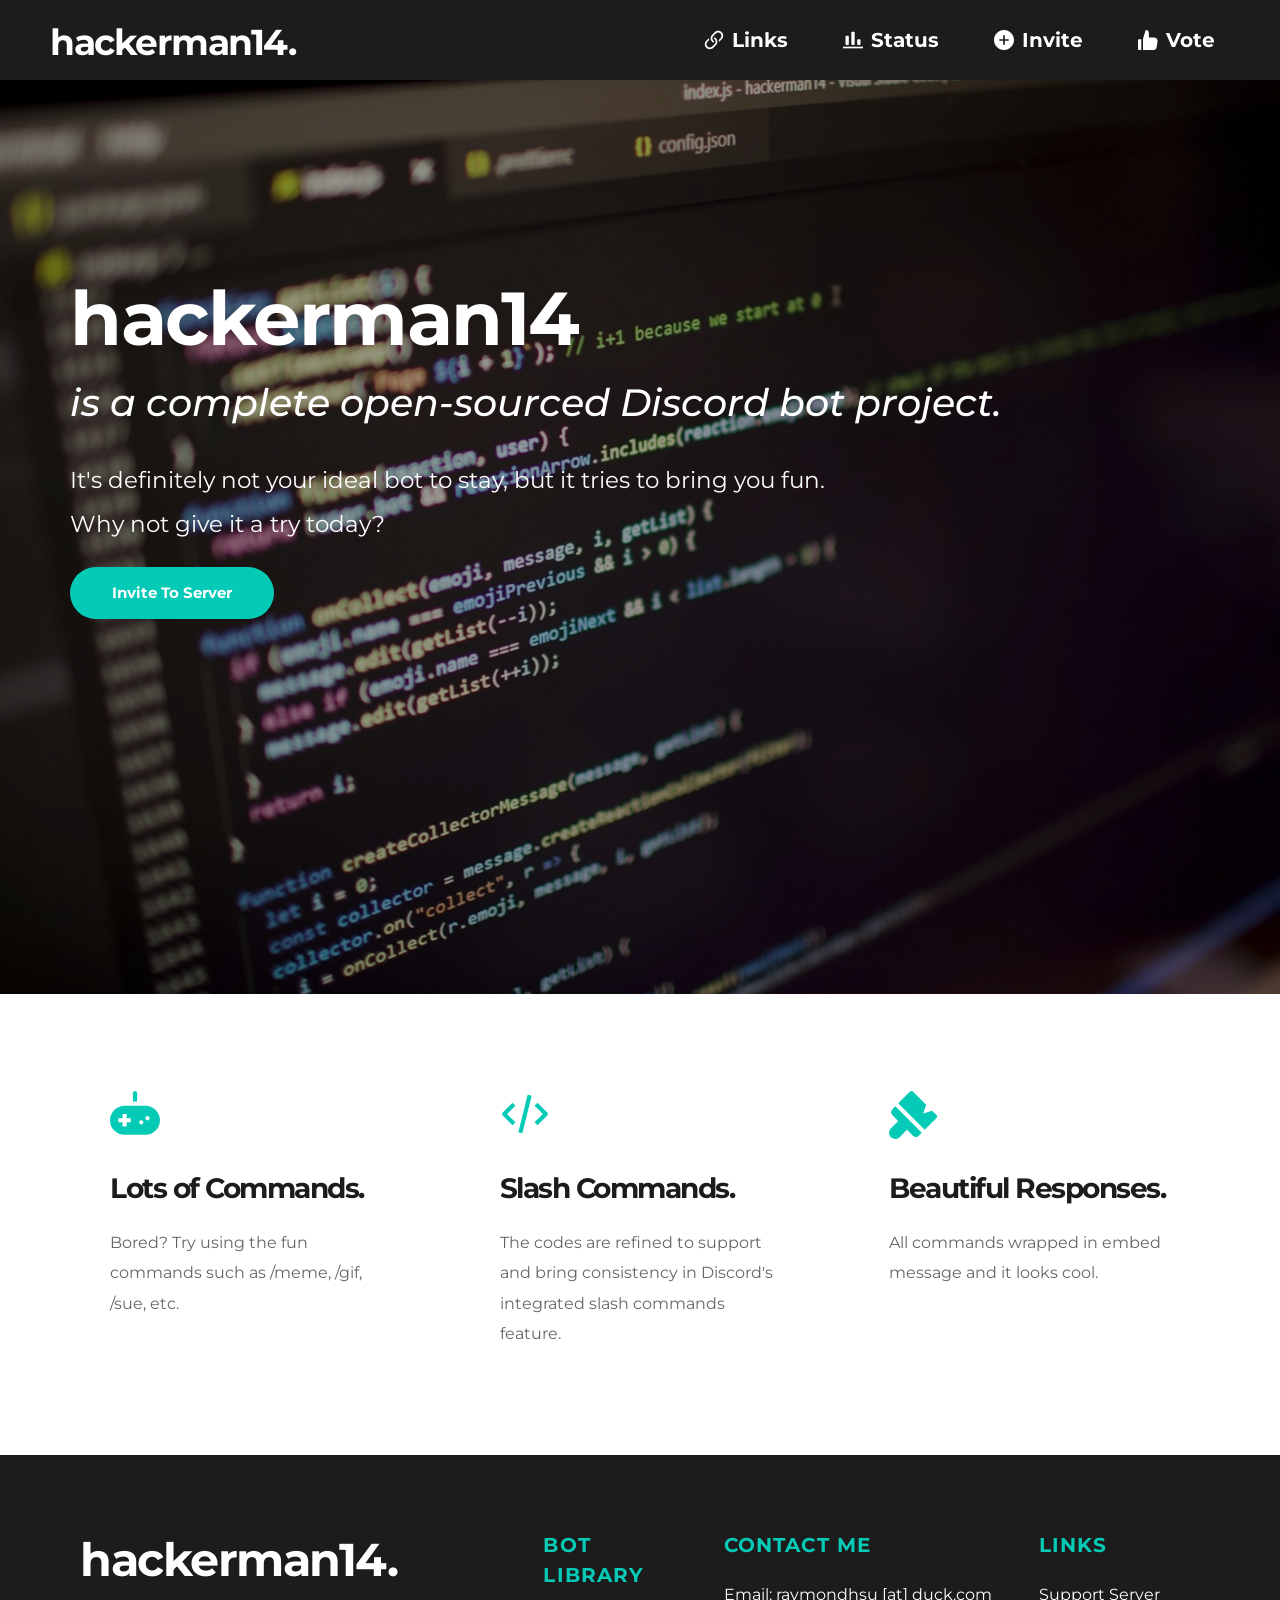
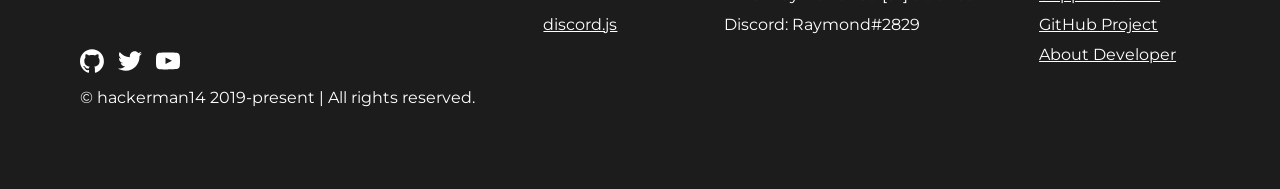
==== commit 5dc7723f: "mobile support was trash so i fixed it now" ====
--- a/index.html
+++ b/index.html
@@ -1,1146 +1,1177 @@
-<!DOCTYPE html><html lang="en"><head><meta charset="utf-8"><link rel="apple-touch-icon-precomposed" href="https://a-cloud.b-cdn.net/media/iW=180iH=any/a333692f76204dddaf79dc03dae3fab8.png"/><link rel="apple-touch-icon-precomposed" href="https://a-cloud.b-cdn.net/media/iW=256&iH=256/a333692f76204dddaf79dc03dae3fab8.png"/><link rel="canonical" href="" /><link rel="icon" href="https://a-cloud.b-cdn.net/media/iW=32&iH=any/16ed4a641cb945224e56a2d55d83919b.png" sizes="32x32"/><link rel="icon" href="https://a-cloud.b-cdn.net/media/iW=192&iH=any/16ed4a641cb945224e56a2d55d83919b.png" sizes="192x192"/><title>hackerman14</title><meta name="description" content="&lt;p&gt;The main page of the hackerman14 DIscord Bot.&lt;/p&gt;"><meta property="og:title" content="hackerman14"><meta property="og:description" content="A Discord bot that tries to bring &quot;extra fun&quot; to your server. Anyways, hope you enjoyed it."><meta property="og:url" content=""><meta content="summary_large_image" name="twitter:card"><!-- ASSETS --><meta name="viewport" content="width=device-width, initial-scale=1"><link class="brz-link brz-link-bunny-fonts-prefetch" rel="dns-prefetch" href="//fonts.bunny.net"><link class="brz-link brz-link-bunny-fonts-preconnect" rel="preconnect" href="https://fonts.bunny.net/" crossorigin><link class="brz-link brz-link-cdn-preconnect" rel="preconnect" href="https://a-cloud.b-cdn.net" crossorigin><link href="https://fonts.bunny.net/css?family=Montserrat:100,100italic,200,200italic,300,300italic,regular,italic,500,500italic,600,600italic,700,700italic,800,800italic,900,900italic|Overpass:100,100italic,200,200italic,300,300italic,regular,italic,600,600italic,700,700italic,800,800italic,900,900italic|Lato:100,100italic,300,300italic,regular,italic,700,700italic,900,900italic&subset=arabic,bengali,cyrillic,cyrillic-ext,devanagari,greek,greek-ext,gujarati,hebrew,khmer,korean,latin-ext,tamil,telugu,thai,vietnamese&display=swap" class="brz-link brz-link-google" type="text/css" rel="stylesheet"/><link href="assets/26d82728dd4fc2ba5d6410501bbaf415.css" class="brz-link brz-link-preview-lib" data-group="group-3" rel="stylesheet"/><link href="assets/1619ed55e4ae8300cfa29d6616a45b75.css" class="brz-link brz-link-preview-lib-pro" data-group="group-2" rel="stylesheet"/><link href="assets/3aaeac6dc3649f634ff45647432484d1.css" class="brz-link brz-link-preview-pro" rel="stylesheet"/><style class="brz-style"></style><style class="brz-style">@media (min-width:991px) {.brz .brz-css-jrwgf {display: block;}}
-@media (max-width:991px) and (min-width:768px) {.brz .brz-css-jrwgf {display: block;}}
-@media (max-width:767px) {.brz .brz-css-jrwgf {display: block;}}
-.brz .brz-css-awekk {padding: 10px 0px 10px 0px;margin: 0;}
-.brz .brz-css-awekk > .brz-bg {border: 0px solid rgba(102,115,141,0);border-radius: 0px;}
-.brz .brz-css-awekk > .brz-bg:after {box-shadow: inset 0 0px 0px -0px rgba(0,0,0,1),inset 0 -0px 0px -0px rgba(0,0,0,1);display: block;}
-.brz .brz-css-awekk > .brz-bg > .brz-bg-image {background-image: none;}
-.brz .brz-css-awekk > .brz-bg > .brz-bg-image:after {content: "";background-image: none;}
-.brz .brz-css-awekk > .brz-bg > .brz-bg-color {background-color: rgba(255,255,255,1);background-image: none;}
-.brz .brz-css-awekk > .brz-bg > .brz-bg-shape__top {background-size: 100% 100px;height: 100px;transform: rotateX(0deg) rotateY(0deg);z-index: auto;}
-.brz .brz-css-awekk > .brz-bg > .brz-bg-shape__top::after {background-image: none;-webkit-mask-image: none;background-size: 100% 100px;height: 100px;}
-.brz .brz-css-awekk > .brz-bg > .brz-bg-shape__bottom {background-size: 100% 100px;height: 100px;transform: rotateX(-180deg) rotateY(-180deg);z-index: auto;}
-.brz .brz-css-awekk > .brz-bg > .brz-bg-shape__bottom::after {background-image: none;-webkit-mask-image: none;background-size: 100% 100px;height: 100px;}
-@media (max-width:991px) and (min-width:768px) {.brz .brz-css-awekk {padding: 10px 0px 10px 0px;margin: 0;}
-	.brz .brz-css-awekk > .brz-bg {border: 0px solid rgba(102,115,141,0);border-radius: 0px;}
-	.brz .brz-css-awekk > .brz-bg:after {box-shadow: inset 0 0px 0px -0px rgba(0,0,0,1),inset 0 -0px 0px -0px rgba(0,0,0,1);display: block;}
-	.brz .brz-css-awekk > .brz-bg > .brz-bg-image {background-image: none;}
-	.brz .brz-css-awekk > .brz-bg > .brz-bg-image:after {content: "";background-image: none;}
-	.brz .brz-css-awekk > .brz-bg > .brz-bg-color {background-color: rgba(255,255,255,1);background-image: none;}
-	.brz .brz-css-awekk > .brz-bg > .brz-bg-shape__top {background-size: 100% 100px;height: 100px;transform: rotateX(0deg) rotateY(0deg);z-index: auto;}
-	.brz .brz-css-awekk > .brz-bg > .brz-bg-shape__top::after {background-image: none;-webkit-mask-image: none;background-size: 100% 100px;height: 100px;}
-	.brz .brz-css-awekk > .brz-bg > .brz-bg-shape__bottom {background-size: 100% 100px;height: 100px;transform: rotateX(-180deg) rotateY(-180deg);z-index: auto;}
-	.brz .brz-css-awekk > .brz-bg > .brz-bg-shape__bottom::after {background-image: none;-webkit-mask-image: none;background-size: 100% 100px;height: 100px;}}
-@media (max-width:767px) {.brz .brz-css-awekk {padding: 10px 0px 10px 0px;margin: 0;}
-	.brz .brz-css-awekk > .brz-bg {border: 0px solid rgba(102,115,141,0);border-radius: 0px;}
-	.brz .brz-css-awekk > .brz-bg:after {box-shadow: inset 0 0px 0px -0px rgba(0,0,0,1),inset 0 -0px 0px -0px rgba(0,0,0,1);display: block;}
-	.brz .brz-css-awekk > .brz-bg > .brz-bg-image {background-image: none;}
-	.brz .brz-css-awekk > .brz-bg > .brz-bg-image:after {content: "";background-image: none;}
-	.brz .brz-css-awekk > .brz-bg > .brz-bg-color {background-color: rgba(255,255,255,1);background-image: none;}
-	.brz .brz-css-awekk > .brz-bg > .brz-bg-shape__top {background-size: 100% 100px;height: 100px;transform: rotateX(0deg) rotateY(0deg);z-index: auto;}
-	.brz .brz-css-awekk > .brz-bg > .brz-bg-shape__top::after {background-image: none;-webkit-mask-image: none;background-size: 100% 100px;height: 100px;}
-	.brz .brz-css-awekk > .brz-bg > .brz-bg-shape__bottom {background-size: 100% 100px;height: 100px;transform: rotateX(-180deg) rotateY(-180deg);z-index: auto;}
-	.brz .brz-css-awekk > .brz-bg > .brz-bg-shape__bottom::after {background-image: none;-webkit-mask-image: none;background-size: 100% 100px;height: 100px;}}
-.brz .brz-css-ylmvz {border: 0px solid transparent;}
-@media (min-width:991px) {.brz .brz-css-ylmvz {max-width: calc(1 * var(--brz-section-container-max-width,1170px));}}
-@media (max-width:991px) and (min-width:768px) {.brz .brz-css-ylmvz {border: 0px solid transparent;}}
-@media (max-width:991px) and (min-width:768px) {.brz .brz-css-ylmvz {max-width: 100%;}}
-@media (max-width:767px) {.brz .brz-css-ylmvz {border: 0px solid transparent;}}
-@media (max-width:767px) {.brz .brz-css-ylmvz {max-width: 100%;}}
-.brz .brz-css-tridy {margin: 0;z-index: auto;align-items: flex-start;}
-.brz .brz-css-tridy > .brz-bg {border: 0px solid rgba(102,115,141,0);border-radius: 0px;box-shadow: none;max-width: 100%;mix-blend-mode: normal;}
-.brz .brz-css-tridy > .brz-bg > .brz-bg-image {background-image: none;display: block;}
-.brz .brz-css-tridy > .brz-bg > .brz-bg-image:after {content: "";background-image: none;}
-.brz .brz-css-tridy > .brz-bg > .brz-bg-color {background-color: rgba(0,0,0,0);background-image: none;}
-.brz .brz-css-tridy > .brz-bg > .brz-bg-map {display: none;}
-.brz .brz-css-tridy > .brz-bg > .brz-bg-video {display: none;}
-.brz .brz-css-tridy > .brz-row {border: 0px solid transparent;}
-@media (min-width:991px) {.brz .brz-css-tridy {min-height: auto;display: flex;}
-	.brz .brz-css-tridy > .brz-bg {transition-duration: .5s;transition-property: filter,box-shadow,background,border-radius,border-color;}
-	.brz .brz-css-tridy > .brz-bg > .brz-bg-image {transition-duration: .5s;transition-property: filter,box-shadow,background,border-radius,border-color;}
-	.brz .brz-css-tridy > .brz-bg > .brz-bg-color {transition-duration: .5s;transition-property: filter,box-shadow,background,border-radius,border-color;}
-	.brz .brz-css-tridy > .brz-bg > .brz-bg-video {transition-duration: .5s;transition-property: filter,box-shadow,background,border-radius,border-color;}
-	.brz .brz-css-tridy > .brz-row {transition-duration: .5s;transition-property: filter,box-shadow,background,border-radius,border-color;}}
-@media (max-width:991px) and (min-width:768px) {.brz .brz-css-tridy {margin: 0;z-index: auto;align-items: flex-start;}
-	.brz .brz-css-tridy > .brz-bg {border: 0px solid rgba(102,115,141,0);border-radius: 0px;box-shadow: none;max-width: 100%;mix-blend-mode: normal;}
-	.brz .brz-css-tridy > .brz-bg > .brz-bg-image {background-image: none;display: block;}
-	.brz .brz-css-tridy > .brz-bg > .brz-bg-image:after {content: "";background-image: none;}
-	.brz .brz-css-tridy > .brz-bg > .brz-bg-color {background-color: rgba(0,0,0,0);background-image: none;}
-	.brz .brz-css-tridy > .brz-bg > .brz-bg-map {display: none;}
-	.brz .brz-css-tridy > .brz-bg > .brz-bg-video {display: none;}
-	.brz .brz-css-tridy > .brz-row {border: 0px solid transparent;}}
-@media (max-width:991px) and (min-width:768px) {.brz .brz-css-tridy {min-height: auto;display: flex;}
-	.brz .brz-css-tridy > .brz-bg {transition-duration: .5s;transition-property: filter,box-shadow,background,border-radius,border-color;}
-	.brz .brz-css-tridy > .brz-bg > .brz-bg-image {transition-duration: .5s;transition-property: filter,box-shadow,background,border-radius,border-color;}
-	.brz .brz-css-tridy > .brz-bg > .brz-bg-color {transition-duration: .5s;transition-property: filter,box-shadow,background,border-radius,border-color;}
-	.brz .brz-css-tridy > .brz-bg > .brz-bg-video {transition-duration: .5s;transition-property: filter,box-shadow,background,border-radius,border-color;}
-	.brz .brz-css-tridy > .brz-row {flex-direction: row;flex-wrap: wrap;justify-content: flex-start;transition-duration: .5s;transition-property: filter,box-shadow,background,border-radius,border-color;}}
-@media (max-width:767px) {.brz .brz-css-tridy {margin: 0;z-index: auto;align-items: flex-start;}
-	.brz .brz-css-tridy > .brz-bg {border: 0px solid rgba(102,115,141,0);border-radius: 0px;box-shadow: none;max-width: 100%;mix-blend-mode: normal;}
-	.brz .brz-css-tridy > .brz-bg > .brz-bg-image {background-image: none;display: block;}
-	.brz .brz-css-tridy > .brz-bg > .brz-bg-image:after {content: "";background-image: none;}
-	.brz .brz-css-tridy > .brz-bg > .brz-bg-color {background-color: rgba(0,0,0,0);background-image: none;}
-	.brz .brz-css-tridy > .brz-bg > .brz-bg-map {display: none;}
-	.brz .brz-css-tridy > .brz-bg > .brz-bg-video {display: none;}
-	.brz .brz-css-tridy > .brz-row {border: 0px solid transparent;}}
-@media (max-width:767px) {.brz .brz-css-tridy {min-height: auto;display: flex;}
-	.brz .brz-css-tridy > .brz-bg {transition-duration: .5s;transition-property: filter,box-shadow,background,border-radius,border-color;}
-	.brz .brz-css-tridy > .brz-bg > .brz-bg-image {transition-duration: .5s;transition-property: filter,box-shadow,background,border-radius,border-color;}
-	.brz .brz-css-tridy > .brz-bg > .brz-bg-color {transition-duration: .5s;transition-property: filter,box-shadow,background,border-radius,border-color;}
-	.brz .brz-css-tridy > .brz-bg > .brz-bg-video {transition-duration: .5s;transition-property: filter,box-shadow,background,border-radius,border-color;}
-	.brz .brz-css-tridy > .brz-row {flex-direction: row;flex-wrap: wrap;justify-content: flex-start;transition-duration: .5s;transition-property: filter,box-shadow,background,border-radius,border-color;}}
-.brz .brz-css-koarw {padding: 10px;max-width: 100%;}
-@media (max-width:991px) and (min-width:768px) {.brz .brz-css-koarw {padding: 0;max-width: 100%;}}
-@media (max-width:767px) {.brz .brz-css-koarw {padding: 0;max-width: 100%;}}
-.brz .brz-css-dzsuf {z-index: auto;flex: 1 1 50%;max-width: 50%;justify-content: flex-start;}
-.brz .brz-css-dzsuf > .brz-bg {border: 0px solid rgba(102,115,141,0);border-radius: 0px;box-shadow: none;margin: 0;mix-blend-mode: normal;}
-.brz .brz-css-dzsuf > .brz-bg > .brz-bg-image {background-image: none;display: block;}
-.brz .brz-css-dzsuf > .brz-bg > .brz-bg-image:after {content: "";background-image: none;}
-.brz .brz-css-dzsuf > .brz-bg > .brz-bg-color {background-color: rgba(0,0,0,0);background-image: none;}
-.brz .brz-css-dzsuf > .brz-bg > .brz-bg-map {display: none;}
-.brz .brz-css-dzsuf > .brz-bg > .brz-bg-video {display: none;}
-@media (min-width:991px) {.brz .brz-css-dzsuf > .brz-bg {transition-duration: .5s;transition-property: filter,box-shadow,background,border-radius,border-color;}
-	.brz .brz-css-dzsuf > .brz-bg > .brz-bg-image {transition-duration: .5s;transition-property: filter,box-shadow,background,border-radius,border-color;}
-	.brz .brz-css-dzsuf > .brz-bg > .brz-bg-color {transition-duration: .5s;transition-property: filter,box-shadow,background,border-radius,border-color;}}
-@media (max-width:991px) and (min-width:768px) {.brz .brz-css-dzsuf {z-index: auto;flex: 1 1 50%;max-width: 50%;justify-content: flex-start;}
-	.brz .brz-css-dzsuf > .brz-bg {border: 0px solid rgba(102,115,141,0);border-radius: 0px;box-shadow: none;margin: 0;mix-blend-mode: normal;}
-	.brz .brz-css-dzsuf > .brz-bg > .brz-bg-image {background-image: none;display: block;}
-	.brz .brz-css-dzsuf > .brz-bg > .brz-bg-image:after {content: "";background-image: none;}
-	.brz .brz-css-dzsuf > .brz-bg > .brz-bg-color {background-color: rgba(0,0,0,0);background-image: none;}
-	.brz .brz-css-dzsuf > .brz-bg > .brz-bg-map {display: none;}
-	.brz .brz-css-dzsuf > .brz-bg > .brz-bg-video {display: none;}}
-@media (max-width:991px) and (min-width:768px) {.brz .brz-css-dzsuf > .brz-bg {transition-duration: .5s;transition-property: filter,box-shadow,background,border-radius,border-color;}
-	.brz .brz-css-dzsuf > .brz-bg > .brz-bg-image {transition-duration: .5s;transition-property: filter,box-shadow,background,border-radius,border-color;}
-	.brz .brz-css-dzsuf > .brz-bg > .brz-bg-color {transition-duration: .5s;transition-property: filter,box-shadow,background,border-radius,border-color;}}
-@media (max-width:767px) {.brz .brz-css-dzsuf {z-index: auto;flex: 1 1 100%;max-width: 100%;justify-content: flex-start;}
-	.brz .brz-css-dzsuf > .brz-bg {border: 0px solid rgba(102,115,141,0);border-radius: 0px;box-shadow: none;margin: 10px 0px 10px 0px;mix-blend-mode: normal;}
-	.brz .brz-css-dzsuf > .brz-bg > .brz-bg-image {background-image: none;display: block;}
-	.brz .brz-css-dzsuf > .brz-bg > .brz-bg-image:after {content: "";background-image: none;}
-	.brz .brz-css-dzsuf > .brz-bg > .brz-bg-color {background-color: rgba(0,0,0,0);background-image: none;}
-	.brz .brz-css-dzsuf > .brz-bg > .brz-bg-map {display: none;}
-	.brz .brz-css-dzsuf > .brz-bg > .brz-bg-video {display: none;}}
-@media (max-width:767px) {.brz .brz-css-dzsuf > .brz-bg {transition-duration: .5s;transition-property: filter,box-shadow,background,border-radius,border-color;}
-	.brz .brz-css-dzsuf > .brz-bg > .brz-bg-image {transition-duration: .5s;transition-property: filter,box-shadow,background,border-radius,border-color;}
-	.brz .brz-css-dzsuf > .brz-bg > .brz-bg-color {transition-duration: .5s;transition-property: filter,box-shadow,background,border-radius,border-color;}}
-.brz .brz-css-ybchn {z-index: auto;margin: 0;border: 0px solid transparent;padding: 5px 15px 5px 15px;min-height: auto;}
-@media (min-width:991px) {.brz .brz-css-ybchn {display: flex;transition-duration: .5s;transition-property: filter,box-shadow,background,border-radius,border-color;}}
-@media (max-width:991px) and (min-width:768px) {.brz .brz-css-ybchn {z-index: auto;margin: 0;border: 0px solid transparent;padding: 5px 15px 5px 15px;min-height: auto;}}
-@media (max-width:991px) and (min-width:768px) {.brz .brz-css-ybchn {display: flex;transition-duration: .5s;transition-property: filter,box-shadow,background,border-radius,border-color;}}
-@media (max-width:767px) {.brz .brz-css-ybchn {z-index: auto;margin: 10px 0px 10px 0px;border: 0px solid transparent;padding: 0;min-height: auto;}}
-@media (max-width:767px) {.brz .brz-css-ybchn {display: flex;transition-duration: .5s;transition-property: filter,box-shadow,background,border-radius,border-color;}}
-.brz .brz-css-mqjnv {padding: 0;margin: 10px 0px 10px 0px;justify-content: center;position: relative;}
-@media (min-width:991px) {.brz .brz-css-mqjnv {display: flex;z-index: auto;position: relative;}}
-@media (max-width:991px) and (min-width:768px) {.brz .brz-css-mqjnv {padding: 0;margin: 10px 0px 10px 0px;justify-content: center;position: relative;}}
-@media (max-width:991px) and (min-width:768px) {.brz .brz-css-mqjnv {display: flex;z-index: auto;position: relative;}}
-@media (max-width:767px) {.brz .brz-css-mqjnv {padding: 0;margin: 10px 0px 10px 0px;justify-content: center;position: relative;}}
-@media (max-width:767px) {.brz .brz-css-mqjnv {display: flex;z-index: auto;position: relative;}}
-.brz .brz-css-phbrz {height: 50px;}
-@media (max-width:991px) and (min-width:768px) {.brz .brz-css-phbrz {height: 50px;}}
-@media (max-width:767px) {.brz .brz-css-phbrz {height: 50px;}}
-.brz .brz-css-twfwe {z-index: auto;position: relative;margin: 10px 0px 10px 0px;}
-@media (min-width:991px) {.brz .brz-css-twfwe {display: flex;position: relative;}}
-@media (max-width:991px) and (min-width:768px) {.brz .brz-css-twfwe {z-index: auto;position: relative;margin: 10px 0px 10px 0px;}}
-@media (max-width:991px) and (min-width:768px) {.brz .brz-css-twfwe {display: flex;position: relative;}}
-@media (max-width:767px) {.brz .brz-css-twfwe {z-index: auto;position: relative;margin: 10px 0px 10px 0px;}}
-@media (max-width:767px) {.brz .brz-css-twfwe {display: flex;position: relative;}}
-.brz .brz-css-bhqny {justify-content: center;padding: 0;margin: 0px -5px -20px -5px;}
-@media (max-width:991px) and (min-width:768px) {.brz .brz-css-bhqny {justify-content: center;padding: 0;margin: 0px -5px -20px -5px;}}
-@media (max-width:767px) {.brz .brz-css-bhqny {justify-content: center;padding: 0;margin: 0px -5px -20px -5px;}}
-.brz .brz-css-hslik {padding: 0px 5px 20px 5px;}
-@media (max-width:991px) and (min-width:768px) {.brz .brz-css-hslik {padding: 0px 5px 20px 5px;}}
-@media (max-width:767px) {.brz .brz-css-hslik {padding: 0px 5px 20px 5px;}}
-.brz .brz-css-brzwa.brz-btn {display: flex;align-items: center;justify-content: center;font-family: var(--brz-buttonfontfamily);font-weight: var(--brz-buttonfontweight);font-size: var(--brz-buttonfontsize);line-height: var(--brz-buttonlineheight);letter-spacing: var(--brz-buttonletterspacing);color: rgba(var(--brz-global-color8),1);border: 2px solid rgba(var(--brz-global-color3),0);border-radius: 2px;background-color: rgba(var(--brz-global-color3),1);background-image: none;box-shadow: none;padding: 14px 42px 14px 42px;flex-flow: row-reverse nowrap;}
-.brz .brz-css-brzwa.brz-btn.brz-btn-submit {color: rgba(var(--brz-global-color8),1);background-color: rgba(var(--brz-global-color3),1);}
-.brz .brz-css-brzwa .brz-btn--story-container {border: 2px solid rgba(var(--brz-global-color3),0);flex-flow: row-reverse nowrap;border-radius: 2px;}
-@media (min-width:991px) {.brz .brz-css-brzwa.brz-btn {transition-duration: .5s;transition-property: filter,color,background,border-color,box-shadow;}
-	.brz .brz-css-brzwa.brz-btn.brz-btn-submit {transition-duration: .5s;transition-property: filter,color,background,border-color,box-shadow;}
-	.brz .brz-css-brzwa .brz-btn--story-container {transition-duration: .5s;transition-property: filter,color,background,border-color,box-shadow;}}
-@media (min-width:991px) {.brz .brz-css-brzwa.brz-btn:hover {background-color: rgba(var(--brz-global-color3),.8);}
-	.brz .brz-css-brzwa.brz-btn.brz-btn-submit:hover {background-color: rgba(var(--brz-global-color3),.8);}}
-@media (max-width:991px) and (min-width:768px) {.brz .brz-css-brzwa.brz-btn {display: flex;align-items: center;justify-content: center;font-family: var(--brz-buttonfontfamily);font-weight: var(--brz-buttontabletfontweight);font-size: var(--brz-buttontabletfontsize);line-height: var(--brz-buttontabletlineheight);letter-spacing: var(--brz-buttontabletletterspacing);color: rgba(var(--brz-global-color8),1);border: 2px solid rgba(var(--brz-global-color3),0);border-radius: 2px;background-color: rgba(var(--brz-global-color3),1);background-image: none;box-shadow: none;padding: 11px 26px 11px 26px;flex-flow: row-reverse nowrap;}
-	.brz .brz-css-brzwa.brz-btn.brz-btn-submit {color: rgba(var(--brz-global-color8),1);background-color: rgba(var(--brz-global-color3),1);}
-	.brz .brz-css-brzwa .brz-btn--story-container {border: 2px solid rgba(var(--brz-global-color3),0);flex-flow: row-reverse nowrap;border-radius: 2px;}}
-@media (max-width:991px) and (min-width:768px) {.brz .brz-css-brzwa.brz-btn {transition-duration: .5s;transition-property: filter,color,background,border-color,box-shadow;}
-	.brz .brz-css-brzwa.brz-btn.brz-btn-submit {transition-duration: .5s;transition-property: filter,color,background,border-color,box-shadow;}
-	.brz .brz-css-brzwa .brz-btn--story-container {transition-duration: .5s;transition-property: filter,color,background,border-color,box-shadow;}}
-@media (max-width:767px) {.brz .brz-css-brzwa.brz-btn {display: flex;align-items: center;justify-content: center;font-family: var(--brz-buttonfontfamily);font-weight: var(--brz-buttonmobilefontweight);font-size: var(--brz-buttonmobilefontsize);line-height: var(--brz-buttonmobilelineheight);letter-spacing: var(--brz-buttonmobileletterspacing);color: rgba(var(--brz-global-color8),1);border: 2px solid rgba(var(--brz-global-color3),0);border-radius: 2px;background-color: rgba(var(--brz-global-color3),1);background-image: none;box-shadow: none;padding: 11px 26px 11px 26px;flex-flow: row-reverse nowrap;}
-	.brz .brz-css-brzwa.brz-btn.brz-btn-submit {color: rgba(var(--brz-global-color8),1);background-color: rgba(var(--brz-global-color3),1);}
-	.brz .brz-css-brzwa .brz-btn--story-container {border: 2px solid rgba(var(--brz-global-color3),0);flex-flow: row-reverse nowrap;border-radius: 2px;}}
-@media (max-width:767px) {.brz .brz-css-brzwa.brz-btn {transition-duration: .5s;transition-property: filter,color,background,border-color,box-shadow;}
-	.brz .brz-css-brzwa.brz-btn.brz-btn-submit {transition-duration: .5s;transition-property: filter,color,background,border-color,box-shadow;}
-	.brz .brz-css-brzwa .brz-btn--story-container {transition-duration: .5s;transition-property: filter,color,background,border-color,box-shadow;}}
-@media (min-width:991px) {.brz .brz-css-phqiy .brz-mm-menu__icon {display: none;font-size: 18px;color: rgba(51,51,51,1);transition-duration: .5s;transition-property: filter,color,background,border-color,box-shadow;}
-	.brz .brz-css-phqiy .brz-menu {display: flex;}}
-@media (max-width:991px) and (min-width:768px) {.brz .brz-css-phqiy .brz-mm-menu__icon {display: flex;font-size: 18px;color: rgba(51,51,51,1);transition-duration: .5s;transition-property: filter,color,background,border-color,box-shadow;}
-	.brz .brz-css-phqiy .brz-menu {display: none;}}
-@media (max-width:767px) {.brz .brz-css-phqiy .brz-mm-menu__icon {display: flex;font-size: 18px;color: rgba(51,51,51,1);transition-duration: .5s;transition-property: filter,color,background,border-color,box-shadow;}
-	.brz .brz-css-phqiy .brz-menu {display: none;}}
-.brz .brz-css-jusxw .brz-menu__ul {font-family: var(--brz-buttonfontfamily);color: rgba(0,0,0,1);}
-.brz .brz-css-jusxw .brz-menu__ul:not(.brz-mm-listview) {display: flex;flex-wrap: wrap;justify-content: inherit;align-items: center;max-width: none;margin: 0px -5px 0px -5px;}
-.brz .brz-css-jusxw .brz-menu__ul > .brz-menu__item > .brz-a {flex-flow: row nowrap;}
-.brz .brz-css-jusxw .brz-menu__ul > .brz-menu__item > .brz-a {color: rgba(0,0,0,1);background-color: rgba(255,255,255,0);padding: 0px 5px 0px 5px;}
-.brz .brz-css-jusxw .brz-menu__ul > .brz-menu__item.brz-menu__item--opened > .brz-a {color: rgba(0,0,0,1);background-color: rgba(255,255,255,0);}
-.brz .brz-css-jusxw .brz-menu__ul > .brz-menu__item.brz-menu__item--opened {color: rgba(0,0,0,1);background-color: transparent;border: 0px solid rgba(85,85,85,1);}
-.brz .brz-css-jusxw .brz-menu__ul > .brz-menu__item.brz-menu__item--current:not(.brz-menu__item.brz-menu__item--current:active) {color: rgba(0,0,0,1);background-color: rgba(255,255,255,0);border: 0px solid rgba(85,85,85,1);}
-.brz .brz-css-jusxw .brz-menu__ul > .brz-menu__item.brz-menu__item--current > .brz-a:not(.brz-a:active) {color: rgba(0,0,0,1);background-color: rgba(255,255,255,0);}
-.brz .brz-css-jusxw .brz-menu__item__icon {margin: 0 15px 0 0;}
-.brz .brz-css-jusxw .brz-menu__ul > .brz-menu__item {color: rgba(0,0,0,1);background-color: transparent;border: 0px solid rgba(85,85,85,1);border-radius: 0px;}
-.brz .brz-css-jusxw .brz-menu__ul > .brz-menu__item > a {border-radius: 0px;}
-.brz .brz-css-jusxw .brz-mm-menu__item {font-family: var(--brz-buttonfontfamily);color: rgba(255,255,255,1);border-color: rgba(85,85,85,1);}
-.brz nav.brz-mm-menu.brz-css-jusxw {background-color: rgba(51,51,51,.8);}
-.brz .brz-css-jusxw.brz-mm-menu .brz-mm-menu__item .brz-mm-listitem__text {padding: 10px 20px 10px 20px;flex-flow: row nowrap;}
-.brz .brz-css-jusxw .brz-mm-menu__item:hover > .brz-mm-listitem__text {color: rgba(255,255,255,1);}
-.brz .brz-css-jusxw .brz-mm-navbar {color: rgba(255,255,255,1);}
-.brz .brz-css-jusxw .brz-mm-menu__item.brz-mm-listitem_opened {color: rgba(255,255,255,1);}
-.brz .brz-css-jusxw.brz-mm-menu.brz-mm-menu_theme-dark .brz-mm-panels, .brz .brz-css-jusxw .brz-mm-panels > .brz-mm-panel:before {background-image: none;background-color: rgba(51,51,51,.8);}
-.brz .brz-css-jusxw.brz-mm-menu.brz-mm-menu_theme-dark .brz-mm-panels, .brz .brz-css-jusxw .brz-mm-panels > .brz-mm-panel {background-color: rgba(51,51,51,.8);}
-.brz .brz-css-jusxw .brz-mm-panels > .brz-mm-panel {background-image: none;}
-.brz .brz-css-jusxw.brz-mm-menu.brz-mm-menu_theme-dark .brz-mm-navbar.brz-mm-listitem .brz-mm-listitem_opened > .brz-mm-listitem__text:after {border-color: rgba(85,85,85,1);}
-.brz .brz-css-jusxw .brz-mm-listitem {border-color: rgba(85,85,85,1);}
-.brz .brz-css-jusxw .brz-mm-menu__item.brz-mm-menu__item--current:not(.brz-mm-menu__item.brz-mm-menu__item--current:active) {color: rgba(255,255,255,1);}
-.brz .brz-css-jusxw .brz-mm-menu__item.brz-mm-menu__item--current:not(brz-mm-menu__item.brz-mm-menu__item--current:active):hover > .brz-mm-listitem__text {color: rgba(255,255,255,1);}
-.brz .brz-css-jusxw .brz-menu__sub-menu {font-family: var(--brz-buttonfontfamily);color: rgba(255,255,255,1);background-color: rgba(51,51,51,1);box-shadow: none;border-radius: 0px;}
-.brz .brz-css-jusxw .brz-menu__sub-menu .brz-a {flex-flow: row nowrap;}
-.brz .brz-css-jusxw .brz-menu__sub-menu .brz-a:hover {color: rgba(255,255,255,1);}
-.brz .brz-css-jusxw .brz-menu__sub-item__icon {margin: 0 15px 0 0;font-size: 12px;}
-.brz .brz-css-jusxw .brz-menu__dropdown > .brz-menu__item.brz-menu__item--current > .brz-a {color: rgba(255,255,255,1);}
-.brz .brz-css-jusxw .brz-menu__dropdown > .brz-menu__item.brz-menu__item--current {background-color: rgba(51,51,51,1);}
-.brz .brz-css-jusxw .brz-menu__dropdown > .brz-menu__item.brz-menu__item--current:hover {background-color: rgba(51,51,51,1);}
-.brz .brz-css-jusxw .brz-menu__item--current .brz-menu__sub-menu {box-shadow: none;}
-.brz .brz-css-jusxw .brz-menu__item-dropdown .brz-menu__item {background-color: rgba(51,51,51,1);color: rgba(255,255,255,1);}
-.brz .brz-css-jusxw .brz-menu__dropdown .brz-menu__item-dropdown .brz-a:hover:after {border-color: rgba(255,255,255,1);}
-.brz .brz-css-jusxw .brz-menu__dropdown > .brz-menu__item {border-bottom: 1px solid rgba(85,85,85,1);}
-@media (min-width:991px) {.brz .brz-css-jusxw .brz-menu__ul {font-size: var(--brz-buttonfontsize);font-weight: var(--brz-buttonfontweight);line-height: var(--brz-buttonlineheight);letter-spacing: var(--brz-buttonletterspacing);transition-duration: .5s;transition-property: filter,color,background,border-color,box-shadow;}
-	.brz .brz-css-jusxw .brz-menu__ul > .brz-menu__item > .brz-a {transition-duration: .5s;transition-property: filter,color,background,border-color,box-shadow;}
-	.brz .brz-css-jusxw .brz-menu__ul > .brz-menu__item.brz-menu__item--opened > .brz-a {transition-duration: .5s;transition-property: filter,color,background,border-color,box-shadow;}
-	.brz .brz-css-jusxw .brz-menu__ul > .brz-menu__item.brz-menu__item--opened {transition-duration: .5s;transition-property: filter,color,background,border-color,box-shadow;}
-	.brz .brz-css-jusxw .brz-menu__ul > .brz-menu__item.brz-menu__item--current:not(.brz-menu__item.brz-menu__item--current:active) {transition-duration: .5s;transition-property: filter,color,background,border-color,box-shadow;}
-	.brz .brz-css-jusxw .brz-menu__ul > .brz-menu__item.brz-menu__item--current > .brz-a:not(.brz-a:active) {transition-duration: .5s;transition-property: filter,color,background,border-color,box-shadow;}
-	.brz .brz-css-jusxw .brz-menu__item__icon {font-size: 12px;}
-	.brz .brz-css-jusxw .brz-menu__ul > .brz-menu__item {padding-top: 0px;padding-bottom: 0px;margin-right: 5px;margin-left: 5px;transition-duration: .5s;transition-property: filter,color,background,border-color,box-shadow;}
-	.brz .brz-css-jusxw .brz-mm-menu__item {font-size: var(--brz-buttonfontsize);font-weight: var(--brz-buttonfontweight);line-height: var(--brz-buttonlineheight);letter-spacing: var(--brz-buttonletterspacing);transition-duration: .5s;transition-property: filter,color,background,border-color,box-shadow;}
-	.brz nav.brz-mm-menu.brz-css-jusxw {transition-duration: .5s;transition-property: filter,color,background,border-color,box-shadow;}
-	.brz .brz-css-jusxw .brz-mm-menu__item:hover > .brz-mm-listitem__text {transition-duration: .5s;transition-property: filter,color,background,border-color,box-shadow;}
-	.brz .brz-css-jusxw .brz-mm-menu__item .brz-a {justify-content: flex-start;}
-	.brz .brz-css-jusxw .brz-mm-menu__item__icon {margin: 0 15px 0 0;font-size: 12px;}
-	.brz .brz-css-jusxw .brz-mm-navbar {font-family: var(--brz-buttonfontfamily);font-size: var(--brz-buttonfontsize);font-weight: var(--brz-buttonfontweight);line-height: var(--brz-buttonlineheight);letter-spacing: var(--brz-buttonletterspacing);border-color: rgba(85,85,85,1);transition-duration: .5s;transition-property: filter,color,background,border-color,box-shadow;}
-	.brz .brz-css-jusxw .brz-mm-menu__item.brz-mm-listitem_opened {transition-duration: .5s;transition-property: filter,color,background,border-color,box-shadow;}
-	.brz .brz-css-jusxw.brz-mm-menu .brz-mm-listitem_vertical .brz-mm-btn_next {height: calc(var(--brz-buttonlineheight) * var(--brz-buttonfontsize) + 10px + 10px);padding-right: 20px;}
-	.brz .brz-css-jusxw.brz-mm-menu.brz-mm-menu_theme-dark .brz-mm-panels, .brz .brz-css-jusxw .brz-mm-panels > .brz-mm-panel:before {transition-duration: .5s;transition-property: filter,color,background,border-color,box-shadow;}
-	.brz .brz-css-jusxw.brz-mm-menu.brz-mm-menu_theme-dark .brz-mm-panels, .brz .brz-css-jusxw .brz-mm-panels > .brz-mm-panel {transition-duration: .5s;transition-property: filter,color,background,border-color,box-shadow;}
-	.brz .brz-css-jusxw.brz-mm-menu.brz-mm-menu_theme-dark .brz-mm-navbar.brz-mm-listitem .brz-mm-listitem_opened > .brz-mm-listitem__text:after {transition-duration: .5s;transition-property: filter,color,background,border-color,box-shadow;}
-	.brz .brz-css-jusxw .brz-mm-listitem {transition-duration: .5s;transition-property: filter,color,background,border-color,box-shadow;}
-	.brz .brz-css-jusxw .brz-menu__sub-menu {font-size: var(--brz-buttonfontsize);font-weight: var(--brz-buttonfontweight);line-height: var(--brz-buttonlineheight);letter-spacing: var(--brz-buttonletterspacing);transition-duration: .5s;transition-property: filter,color,background,border-color,box-shadow;}
-	.brz .brz-css-jusxw .brz-menu__sub-menu .brz-a:hover {transition-duration: .5s;transition-property: filter,color,background,border-color,box-shadow;}
-	.brz .brz-css-jusxw .brz-menu__dropdown > .brz-menu__item.brz-menu__item--current > .brz-a {transition-duration: .5s;transition-property: filter,color,background,border-color,box-shadow;}
-	.brz .brz-css-jusxw .brz-menu__dropdown > .brz-menu__item.brz-menu__item--current {transition-duration: .5s;transition-property: filter,color,background,border-color,box-shadow;}
-	.brz .brz-css-jusxw .brz-menu__dropdown > .brz-menu__item.brz-menu__item--current:hover {transition-duration: .5s;transition-property: filter,color,background,border-color,box-shadow;}
-	.brz .brz-css-jusxw .brz-menu__item--current .brz-menu__sub-menu {transition-duration: .5s;transition-property: filter,color,background,border-color,box-shadow;}
-	.brz .brz-css-jusxw .brz-menu__item-dropdown .brz-menu__item {transition-duration: .5s;transition-property: filter,color,background,border-color,box-shadow;}
-	.brz .brz-css-jusxw .brz-menu__dropdown .brz-menu__item-dropdown .brz-a:hover:after {transition-duration: .5s;transition-property: filter,color,background,border-color,box-shadow;}
-	.brz .brz-css-jusxw .brz-menu__dropdown {position: absolute;top: 0;width: 305px;}
-	.brz .brz-css-jusxw [data-popper-placement='left-start'] {right: calc(100% + 5px);}
-	.brz .brz-css-jusxw [data-popper-placement='right-start'] {left: calc(100% + 5px);}
-	.brz .brz-css-jusxw > .brz-menu__ul > .brz-menu__item-dropdown > .brz-menu__dropdown {top: calc(100% + 5px);width: 300px;}
-	.brz .brz-css-jusxw > .brz-menu__ul > .brz-menu__item-dropdown > [data-popper-placement='left-start'] {right: 0;}
-	.brz .brz-css-jusxw > .brz-menu__ul > .brz-menu__item-dropdown > [data-popper-placement='right-start'] {left: 0;}
-	.brz .brz-css-jusxw .brz-mega-menu__dropdown {display: none;}}
-@media (max-width:991px) and (min-width:768px) {.brz .brz-css-jusxw .brz-menu__ul {font-family: var(--brz-buttonfontfamily);color: rgba(0,0,0,1);}
-	.brz .brz-css-jusxw .brz-menu__ul:not(.brz-mm-listview) {display: flex;flex-wrap: wrap;justify-content: inherit;align-items: center;max-width: none;margin: 0px -5px 0px -5px;}
-	.brz .brz-css-jusxw .brz-menu__ul > .brz-menu__item > .brz-a {flex-flow: row nowrap;}
-	.brz .brz-css-jusxw .brz-menu__ul > .brz-menu__item > .brz-a {color: rgba(0,0,0,1);background-color: rgba(255,255,255,0);padding: 0px 5px 0px 5px;}
-	.brz .brz-css-jusxw .brz-menu__ul > .brz-menu__item.brz-menu__item--opened > .brz-a {color: rgba(0,0,0,1);background-color: rgba(255,255,255,0);}
-	.brz .brz-css-jusxw .brz-menu__ul > .brz-menu__item.brz-menu__item--opened {color: rgba(0,0,0,1);background-color: transparent;border: 0px solid rgba(85,85,85,1);}
-	.brz .brz-css-jusxw .brz-menu__ul > .brz-menu__item.brz-menu__item--current:not(.brz-menu__item.brz-menu__item--current:active) {color: rgba(0,0,0,1);background-color: rgba(255,255,255,0);border: 0px solid rgba(85,85,85,1);}
-	.brz .brz-css-jusxw .brz-menu__ul > .brz-menu__item.brz-menu__item--current > .brz-a:not(.brz-a:active) {color: rgba(0,0,0,1);background-color: rgba(255,255,255,0);}
-	.brz .brz-css-jusxw .brz-menu__item__icon {margin: 0 15px 0 0;}
-	.brz .brz-css-jusxw .brz-menu__ul > .brz-menu__item {color: rgba(0,0,0,1);background-color: transparent;border: 0px solid rgba(85,85,85,1);border-radius: 0px;}
-	.brz .brz-css-jusxw .brz-menu__ul > .brz-menu__item > a {border-radius: 0px;}
-	.brz .brz-css-jusxw .brz-mm-menu__item {font-family: var(--brz-buttonfontfamily);color: rgba(255,255,255,1);border-color: rgba(85,85,85,1);}
-	.brz nav.brz-mm-menu.brz-css-jusxw {background-color: rgba(51,51,51,.8);}
-	.brz .brz-css-jusxw.brz-mm-menu .brz-mm-menu__item .brz-mm-listitem__text {padding: 10px 20px 10px 20px;flex-flow: row nowrap;}
-	.brz .brz-css-jusxw .brz-mm-menu__item:hover > .brz-mm-listitem__text {color: rgba(255,255,255,1);}
-	.brz .brz-css-jusxw .brz-mm-navbar {color: rgba(255,255,255,1);}
-	.brz .brz-css-jusxw .brz-mm-menu__item.brz-mm-listitem_opened {color: rgba(255,255,255,1);}
-	.brz .brz-css-jusxw.brz-mm-menu.brz-mm-menu_theme-dark .brz-mm-panels, .brz .brz-css-jusxw .brz-mm-panels > .brz-mm-panel:before {background-image: none;background-color: rgba(51,51,51,.8);}
-	.brz .brz-css-jusxw.brz-mm-menu.brz-mm-menu_theme-dark .brz-mm-panels, .brz .brz-css-jusxw .brz-mm-panels > .brz-mm-panel {background-color: rgba(51,51,51,.8);}
-	.brz .brz-css-jusxw .brz-mm-panels > .brz-mm-panel {background-image: none;}
-	.brz .brz-css-jusxw.brz-mm-menu.brz-mm-menu_theme-dark .brz-mm-navbar.brz-mm-listitem .brz-mm-listitem_opened > .brz-mm-listitem__text:after {border-color: rgba(85,85,85,1);}
-	.brz .brz-css-jusxw .brz-mm-listitem {border-color: rgba(85,85,85,1);}
-	.brz .brz-css-jusxw .brz-mm-menu__item.brz-mm-menu__item--current:not(.brz-mm-menu__item.brz-mm-menu__item--current:active) {color: rgba(255,255,255,1);}
-	.brz .brz-css-jusxw .brz-mm-menu__item.brz-mm-menu__item--current:not(brz-mm-menu__item.brz-mm-menu__item--current:active):hover > .brz-mm-listitem__text {color: rgba(255,255,255,1);}
-	.brz .brz-css-jusxw .brz-menu__sub-menu {font-family: var(--brz-buttonfontfamily);color: rgba(255,255,255,1);background-color: rgba(51,51,51,1);box-shadow: none;border-radius: 0px;}
-	.brz .brz-css-jusxw .brz-menu__sub-menu .brz-a {flex-flow: row nowrap;}
-	.brz .brz-css-jusxw .brz-menu__sub-menu .brz-a:hover {color: rgba(255,255,255,1);}
-	.brz .brz-css-jusxw .brz-menu__sub-item__icon {margin: 0 15px 0 0;font-size: 12px;}
-	.brz .brz-css-jusxw .brz-menu__dropdown > .brz-menu__item.brz-menu__item--current > .brz-a {color: rgba(255,255,255,1);}
-	.brz .brz-css-jusxw .brz-menu__dropdown > .brz-menu__item.brz-menu__item--current {background-color: rgba(51,51,51,1);}
-	.brz .brz-css-jusxw .brz-menu__dropdown > .brz-menu__item.brz-menu__item--current:hover {background-color: rgba(51,51,51,1);}
-	.brz .brz-css-jusxw .brz-menu__item--current .brz-menu__sub-menu {box-shadow: none;}
-	.brz .brz-css-jusxw .brz-menu__item-dropdown .brz-menu__item {background-color: rgba(51,51,51,1);color: rgba(255,255,255,1);}
-	.brz .brz-css-jusxw .brz-menu__dropdown .brz-menu__item-dropdown .brz-a:hover:after {border-color: rgba(255,255,255,1);}
-	.brz .brz-css-jusxw .brz-menu__dropdown > .brz-menu__item {border-bottom: 1px solid rgba(85,85,85,1);}}
-@media (max-width:991px) and (min-width:768px) {.brz .brz-css-jusxw .brz-menu__ul {font-size: var(--brz-buttontabletfontsize);font-weight: var(--brz-buttontabletfontweight);line-height: var(--brz-buttontabletlineheight);letter-spacing: var(--brz-buttontabletletterspacing);transition-duration: .5s;transition-property: filter,color,background,border-color,box-shadow;}
-	.brz .brz-css-jusxw .brz-menu__ul > .brz-menu__item > .brz-a {transition-duration: .5s;transition-property: filter,color,background,border-color,box-shadow;}
-	.brz .brz-css-jusxw .brz-menu__ul > .brz-menu__item.brz-menu__item--opened > .brz-a {transition-duration: .5s;transition-property: filter,color,background,border-color,box-shadow;}
-	.brz .brz-css-jusxw .brz-menu__ul > .brz-menu__item.brz-menu__item--opened {transition-duration: .5s;transition-property: filter,color,background,border-color,box-shadow;}
-	.brz .brz-css-jusxw .brz-menu__ul > .brz-menu__item.brz-menu__item--current:not(.brz-menu__item.brz-menu__item--current:active) {transition-duration: .5s;transition-property: filter,color,background,border-color,box-shadow;}
-	.brz .brz-css-jusxw .brz-menu__ul > .brz-menu__item.brz-menu__item--current > .brz-a:not(.brz-a:active) {transition-duration: .5s;transition-property: filter,color,background,border-color,box-shadow;}
-	.brz .brz-css-jusxw .brz-menu__item__icon {font-size: 12px;}
-	.brz .brz-css-jusxw .brz-menu__ul > .brz-menu__item {padding-top: 0px;padding-bottom: 0px;margin-right: 5px;margin-left: 5px;transition-duration: .5s;transition-property: filter,color,background,border-color,box-shadow;}
-	.brz .brz-css-jusxw .brz-mm-menu__item {font-size: var(--brz-buttontabletfontsize);font-weight: var(--brz-buttontabletfontweight);line-height: var(--brz-buttontabletlineheight);letter-spacing: var(--brz-buttontabletletterspacing);transition-duration: .5s;transition-property: filter,color,background,border-color,box-shadow;}
-	.brz nav.brz-mm-menu.brz-css-jusxw {transition-duration: .5s;transition-property: filter,color,background,border-color,box-shadow;}
-	.brz .brz-css-jusxw .brz-mm-menu__item:hover > .brz-mm-listitem__text {transition-duration: .5s;transition-property: filter,color,background,border-color,box-shadow;}
-	.brz .brz-css-jusxw .brz-mm-menu__item .brz-a {justify-content: flex-start;}
-	.brz .brz-css-jusxw .brz-mm-menu__item__icon {margin: 0 15px 0 0;font-size: 12px;}
-	.brz .brz-css-jusxw .brz-mm-navbar {font-family: var(--brz-buttonfontfamily);font-size: var(--brz-buttontabletfontsize);font-weight: var(--brz-buttontabletfontweight);line-height: var(--brz-buttontabletlineheight);letter-spacing: var(--brz-buttontabletletterspacing);border-color: rgba(85,85,85,1);transition-duration: .5s;transition-property: filter,color,background,border-color,box-shadow;}
-	.brz .brz-css-jusxw .brz-mm-menu__item.brz-mm-listitem_opened {transition-duration: .5s;transition-property: filter,color,background,border-color,box-shadow;}
-	.brz .brz-css-jusxw.brz-mm-menu .brz-mm-listitem_vertical .brz-mm-btn_next {height: calc(var(--brz-buttontabletlineheight) * var(--brz-buttontabletfontsize) + 10px + 10px);padding-right: 20px;}
-	.brz .brz-css-jusxw.brz-mm-menu.brz-mm-menu_theme-dark .brz-mm-panels, .brz .brz-css-jusxw .brz-mm-panels > .brz-mm-panel:before {transition-duration: .5s;transition-property: filter,color,background,border-color,box-shadow;}
-	.brz .brz-css-jusxw.brz-mm-menu.brz-mm-menu_theme-dark .brz-mm-panels, .brz .brz-css-jusxw .brz-mm-panels > .brz-mm-panel {transition-duration: .5s;transition-property: filter,color,background,border-color,box-shadow;}
-	.brz .brz-css-jusxw.brz-mm-menu.brz-mm-menu_theme-dark .brz-mm-navbar.brz-mm-listitem .brz-mm-listitem_opened > .brz-mm-listitem__text:after {transition-duration: .5s;transition-property: filter,color,background,border-color,box-shadow;}
-	.brz .brz-css-jusxw .brz-mm-listitem {transition-duration: .5s;transition-property: filter,color,background,border-color,box-shadow;}
-	.brz .brz-css-jusxw .brz-menu__sub-menu {font-size: var(--brz-buttontabletfontsize);font-weight: var(--brz-buttontabletfontweight);line-height: var(--brz-buttontabletlineheight);letter-spacing: var(--brz-buttontabletletterspacing);transition-duration: .5s;transition-property: filter,color,background,border-color,box-shadow;}
-	.brz .brz-css-jusxw .brz-menu__sub-menu .brz-a:hover {transition-duration: .5s;transition-property: filter,color,background,border-color,box-shadow;}
-	.brz .brz-css-jusxw .brz-menu__dropdown > .brz-menu__item.brz-menu__item--current > .brz-a {transition-duration: .5s;transition-property: filter,color,background,border-color,box-shadow;}
-	.brz .brz-css-jusxw .brz-menu__dropdown > .brz-menu__item.brz-menu__item--current {transition-duration: .5s;transition-property: filter,color,background,border-color,box-shadow;}
-	.brz .brz-css-jusxw .brz-menu__dropdown > .brz-menu__item.brz-menu__item--current:hover {transition-duration: .5s;transition-property: filter,color,background,border-color,box-shadow;}
-	.brz .brz-css-jusxw .brz-menu__item--current .brz-menu__sub-menu {transition-duration: .5s;transition-property: filter,color,background,border-color,box-shadow;}
-	.brz .brz-css-jusxw .brz-menu__item-dropdown .brz-menu__item {transition-duration: .5s;transition-property: filter,color,background,border-color,box-shadow;}
-	.brz .brz-css-jusxw .brz-menu__dropdown .brz-menu__item-dropdown .brz-a:hover:after {transition-duration: .5s;transition-property: filter,color,background,border-color,box-shadow;}
-	.brz .brz-css-jusxw .brz-menu__dropdown {position: absolute;top: 0;width: 305px;}
-	.brz .brz-css-jusxw > .brz-menu__ul > .brz-menu__item-dropdown > .brz-menu__dropdown {top: calc(100% + 5px);width: 300px;}
-	.brz .brz-css-jusxw > .brz-menu__ul > .brz-menu__item-dropdown > [data-popper-placement='left-start'] {right: 0;}
-	.brz .brz-css-jusxw > .brz-menu__ul > .brz-menu__item-dropdown > [data-popper-placement='right-start'] {left: 0;}
-	.brz .brz-css-jusxw .brz-menu__dropdown .brz-menu__item-dropdown > .brz-a:after {border-right-style: solid;border-left-style: none;}
-	.brz .brz-css-jusxw .brz-menu__dropdown .brz-menu__item-dropdown .brz-menu__dropdown {position: relative;top: auto;left: auto;transform: translate(0,0);height: 0;overflow: hidden;}
-	.brz .brz-css-jusxw .brz-menu__dropdown .brz-menu__item--opened > .brz-menu__dropdown {height: auto;width: 100%;left: auto;right: auto;}
-	.brz .brz-css-jusxw.brz-menu__preview .brz-menu__dropdown .brz-menu__item:hover > .brz-menu__sub-menu {height: auto;width: 100%;left: auto;right: auto;}
-	.brz .brz-css-jusxw .brz-mega-menu__dropdown {display: none;}}
-@media (max-width:767px) {.brz .brz-css-jusxw .brz-menu__ul {font-family: var(--brz-buttonfontfamily);color: rgba(0,0,0,1);}
-	.brz .brz-css-jusxw .brz-menu__ul:not(.brz-mm-listview) {display: flex;flex-wrap: wrap;justify-content: inherit;align-items: center;max-width: none;margin: 0px -5px 0px -5px;}
-	.brz .brz-css-jusxw .brz-menu__ul > .brz-menu__item > .brz-a {flex-flow: row nowrap;}
-	.brz .brz-css-jusxw .brz-menu__ul > .brz-menu__item > .brz-a {color: rgba(0,0,0,1);background-color: rgba(255,255,255,0);padding: 0px 5px 0px 5px;}
-	.brz .brz-css-jusxw .brz-menu__ul > .brz-menu__item.brz-menu__item--opened > .brz-a {color: rgba(0,0,0,1);background-color: rgba(255,255,255,0);}
-	.brz .brz-css-jusxw .brz-menu__ul > .brz-menu__item.brz-menu__item--opened {color: rgba(0,0,0,1);background-color: transparent;border: 0px solid rgba(85,85,85,1);}
-	.brz .brz-css-jusxw .brz-menu__ul > .brz-menu__item.brz-menu__item--current:not(.brz-menu__item.brz-menu__item--current:active) {color: rgba(0,0,0,1);background-color: rgba(255,255,255,0);border: 0px solid rgba(85,85,85,1);}
-	.brz .brz-css-jusxw .brz-menu__ul > .brz-menu__item.brz-menu__item--current > .brz-a:not(.brz-a:active) {color: rgba(0,0,0,1);background-color: rgba(255,255,255,0);}
-	.brz .brz-css-jusxw .brz-menu__item__icon {margin: 0 15px 0 0;}
-	.brz .brz-css-jusxw .brz-menu__ul > .brz-menu__item {color: rgba(0,0,0,1);background-color: transparent;border: 0px solid rgba(85,85,85,1);border-radius: 0px;}
-	.brz .brz-css-jusxw .brz-menu__ul > .brz-menu__item > a {border-radius: 0px;}
-	.brz .brz-css-jusxw .brz-mm-menu__item {font-family: var(--brz-buttonfontfamily);color: rgba(255,255,255,1);border-color: rgba(85,85,85,1);}
-	.brz nav.brz-mm-menu.brz-css-jusxw {background-color: rgba(51,51,51,.8);}
-	.brz .brz-css-jusxw.brz-mm-menu .brz-mm-menu__item .brz-mm-listitem__text {padding: 10px 20px 10px 20px;flex-flow: row nowrap;}
-	.brz .brz-css-jusxw .brz-mm-menu__item:hover > .brz-mm-listitem__text {color: rgba(255,255,255,1);}
-	.brz .brz-css-jusxw .brz-mm-navbar {color: rgba(255,255,255,1);}
-	.brz .brz-css-jusxw .brz-mm-menu__item.brz-mm-listitem_opened {color: rgba(255,255,255,1);}
-	.brz .brz-css-jusxw.brz-mm-menu.brz-mm-menu_theme-dark .brz-mm-panels, .brz .brz-css-jusxw .brz-mm-panels > .brz-mm-panel:before {background-image: none;background-color: rgba(51,51,51,.8);}
-	.brz .brz-css-jusxw.brz-mm-menu.brz-mm-menu_theme-dark .brz-mm-panels, .brz .brz-css-jusxw .brz-mm-panels > .brz-mm-panel {background-color: rgba(51,51,51,.8);}
-	.brz .brz-css-jusxw .brz-mm-panels > .brz-mm-panel {background-image: none;}
-	.brz .brz-css-jusxw.brz-mm-menu.brz-mm-menu_theme-dark .brz-mm-navbar.brz-mm-listitem .brz-mm-listitem_opened > .brz-mm-listitem__text:after {border-color: rgba(85,85,85,1);}
-	.brz .brz-css-jusxw .brz-mm-listitem {border-color: rgba(85,85,85,1);}
-	.brz .brz-css-jusxw .brz-mm-menu__item.brz-mm-menu__item--current:not(.brz-mm-menu__item.brz-mm-menu__item--current:active) {color: rgba(255,255,255,1);}
-	.brz .brz-css-jusxw .brz-mm-menu__item.brz-mm-menu__item--current:not(brz-mm-menu__item.brz-mm-menu__item--current:active):hover > .brz-mm-listitem__text {color: rgba(255,255,255,1);}
-	.brz .brz-css-jusxw .brz-menu__sub-menu {font-family: var(--brz-buttonfontfamily);color: rgba(255,255,255,1);background-color: rgba(51,51,51,1);box-shadow: none;border-radius: 0px;}
-	.brz .brz-css-jusxw .brz-menu__sub-menu .brz-a {flex-flow: row nowrap;}
-	.brz .brz-css-jusxw .brz-menu__sub-menu .brz-a:hover {color: rgba(255,255,255,1);}
-	.brz .brz-css-jusxw .brz-menu__sub-item__icon {margin: 0 15px 0 0;font-size: 12px;}
-	.brz .brz-css-jusxw .brz-menu__dropdown > .brz-menu__item.brz-menu__item--current > .brz-a {color: rgba(255,255,255,1);}
-	.brz .brz-css-jusxw .brz-menu__dropdown > .brz-menu__item.brz-menu__item--current {background-color: rgba(51,51,51,1);}
-	.brz .brz-css-jusxw .brz-menu__dropdown > .brz-menu__item.brz-menu__item--current:hover {background-color: rgba(51,51,51,1);}
-	.brz .brz-css-jusxw .brz-menu__item--current .brz-menu__sub-menu {box-shadow: none;}
-	.brz .brz-css-jusxw .brz-menu__item-dropdown .brz-menu__item {background-color: rgba(51,51,51,1);color: rgba(255,255,255,1);}
-	.brz .brz-css-jusxw .brz-menu__dropdown .brz-menu__item-dropdown .brz-a:hover:after {border-color: rgba(255,255,255,1);}
-	.brz .brz-css-jusxw .brz-menu__dropdown > .brz-menu__item {border-bottom: 1px solid rgba(85,85,85,1);}}
-@media (max-width:767px) {.brz .brz-css-jusxw .brz-menu__ul {font-size: var(--brz-buttonmobilefontsize);font-weight: var(--brz-buttonmobilefontweight);line-height: var(--brz-buttonmobilelineheight);letter-spacing: var(--brz-buttonmobileletterspacing);transition-duration: .5s;transition-property: filter,color,background,border-color,box-shadow;}
-	.brz .brz-css-jusxw .brz-menu__ul > .brz-menu__item > .brz-a {transition-duration: .5s;transition-property: filter,color,background,border-color,box-shadow;}
-	.brz .brz-css-jusxw .brz-menu__ul > .brz-menu__item.brz-menu__item--opened > .brz-a {transition-duration: .5s;transition-property: filter,color,background,border-color,box-shadow;}
-	.brz .brz-css-jusxw .brz-menu__ul > .brz-menu__item.brz-menu__item--opened {transition-duration: .5s;transition-property: filter,color,background,border-color,box-shadow;}
-	.brz .brz-css-jusxw .brz-menu__ul > .brz-menu__item.brz-menu__item--current:not(.brz-menu__item.brz-menu__item--current:active) {transition-duration: .5s;transition-property: filter,color,background,border-color,box-shadow;}
-	.brz .brz-css-jusxw .brz-menu__ul > .brz-menu__item.brz-menu__item--current > .brz-a:not(.brz-a:active) {transition-duration: .5s;transition-property: filter,color,background,border-color,box-shadow;}
-	.brz .brz-css-jusxw .brz-menu__item__icon {font-size: 12px;}
-	.brz .brz-css-jusxw .brz-menu__ul > .brz-menu__item {padding-top: 0px;padding-bottom: 0px;margin-right: 5px;margin-left: 5px;transition-duration: .5s;transition-property: filter,color,background,border-color,box-shadow;}
-	.brz .brz-css-jusxw .brz-mm-menu__item {font-size: var(--brz-buttonmobilefontsize);font-weight: var(--brz-buttonmobilefontweight);line-height: var(--brz-buttonmobilelineheight);letter-spacing: var(--brz-buttonmobileletterspacing);transition-duration: .5s;transition-property: filter,color,background,border-color,box-shadow;}
-	.brz nav.brz-mm-menu.brz-css-jusxw {transition-duration: .5s;transition-property: filter,color,background,border-color,box-shadow;}
-	.brz .brz-css-jusxw .brz-mm-menu__item:hover > .brz-mm-listitem__text {transition-duration: .5s;transition-property: filter,color,background,border-color,box-shadow;}
-	.brz .brz-css-jusxw .brz-mm-menu__item .brz-a {justify-content: flex-start;}
-	.brz .brz-css-jusxw .brz-mm-menu__item__icon {margin: 0 15px 0 0;font-size: 12px;}
-	.brz .brz-css-jusxw .brz-mm-navbar {font-family: var(--brz-buttonfontfamily);font-size: var(--brz-buttonmobilefontsize);font-weight: var(--brz-buttonmobilefontweight);line-height: var(--brz-buttonmobilelineheight);letter-spacing: var(--brz-buttonmobileletterspacing);border-color: rgba(85,85,85,1);transition-duration: .5s;transition-property: filter,color,background,border-color,box-shadow;}
-	.brz .brz-css-jusxw .brz-mm-menu__item.brz-mm-listitem_opened {transition-duration: .5s;transition-property: filter,color,background,border-color,box-shadow;}
-	.brz .brz-css-jusxw.brz-mm-menu .brz-mm-listitem_vertical .brz-mm-btn_next {height: calc(var(--brz-buttonmobilelineheight) * var(--brz-buttonmobilefontsize) + 10px + 10px);padding-right: 20px;}
-	.brz .brz-css-jusxw.brz-mm-menu.brz-mm-menu_theme-dark .brz-mm-panels, .brz .brz-css-jusxw .brz-mm-panels > .brz-mm-panel:before {transition-duration: .5s;transition-property: filter,color,background,border-color,box-shadow;}
-	.brz .brz-css-jusxw.brz-mm-menu.brz-mm-menu_theme-dark .brz-mm-panels, .brz .brz-css-jusxw .brz-mm-panels > .brz-mm-panel {transition-duration: .5s;transition-property: filter,color,background,border-color,box-shadow;}
-	.brz .brz-css-jusxw.brz-mm-menu.brz-mm-menu_theme-dark .brz-mm-navbar.brz-mm-listitem .brz-mm-listitem_opened > .brz-mm-listitem__text:after {transition-duration: .5s;transition-property: filter,color,background,border-color,box-shadow;}
-	.brz .brz-css-jusxw .brz-mm-listitem {transition-duration: .5s;transition-property: filter,color,background,border-color,box-shadow;}
-	.brz .brz-css-jusxw .brz-menu__sub-menu {font-size: var(--brz-buttonmobilefontsize);font-weight: var(--brz-buttonmobilefontweight);line-height: var(--brz-buttonmobilelineheight);letter-spacing: var(--brz-buttonmobileletterspacing);transition-duration: .5s;transition-property: filter,color,background,border-color,box-shadow;}
-	.brz .brz-css-jusxw .brz-menu__sub-menu .brz-a:hover {transition-duration: .5s;transition-property: filter,color,background,border-color,box-shadow;}
-	.brz .brz-css-jusxw .brz-menu__dropdown > .brz-menu__item.brz-menu__item--current > .brz-a {transition-duration: .5s;transition-property: filter,color,background,border-color,box-shadow;}
-	.brz .brz-css-jusxw .brz-menu__dropdown > .brz-menu__item.brz-menu__item--current {transition-duration: .5s;transition-property: filter,color,background,border-color,box-shadow;}
-	.brz .brz-css-jusxw .brz-menu__dropdown > .brz-menu__item.brz-menu__item--current:hover {transition-duration: .5s;transition-property: filter,color,background,border-color,box-shadow;}
-	.brz .brz-css-jusxw .brz-menu__item--current .brz-menu__sub-menu {transition-duration: .5s;transition-property: filter,color,background,border-color,box-shadow;}
-	.brz .brz-css-jusxw .brz-menu__item-dropdown .brz-menu__item {transition-duration: .5s;transition-property: filter,color,background,border-color,box-shadow;}
-	.brz .brz-css-jusxw .brz-menu__dropdown .brz-menu__item-dropdown .brz-a:hover:after {transition-duration: .5s;transition-property: filter,color,background,border-color,box-shadow;}
-	.brz .brz-css-jusxw .brz-menu__dropdown {position: absolute;top: 0;width: 305px;}
-	.brz .brz-css-jusxw > .brz-menu__ul > .brz-menu__item-dropdown > .brz-menu__dropdown {top: calc(100% + 5px);width: 300px;}
-	.brz .brz-css-jusxw > .brz-menu__ul > .brz-menu__item-dropdown > [data-popper-placement='left-start'] {right: 0;}
-	.brz .brz-css-jusxw > .brz-menu__ul > .brz-menu__item-dropdown > [data-popper-placement='right-start'] {left: 0;}
-	.brz .brz-css-jusxw .brz-menu__dropdown .brz-menu__item-dropdown > .brz-a:after {border-right-style: solid;border-left-style: none;}
-	.brz .brz-css-jusxw .brz-menu__dropdown .brz-menu__item-dropdown .brz-menu__dropdown {position: relative;top: auto;left: auto;transform: translate(0,0);height: 0;overflow: hidden;}
-	.brz .brz-css-jusxw .brz-menu__dropdown .brz-menu__item--opened > .brz-menu__dropdown {height: auto;width: 100%;left: auto;right: auto;}
-	.brz .brz-css-jusxw.brz-menu__preview .brz-menu__dropdown .brz-menu__item:hover > .brz-menu__sub-menu {height: auto;width: 100%;left: auto;right: auto;}
-	.brz .brz-css-jusxw .brz-mega-menu__dropdown {display: block;}}
-.brz .brz-css-vdjtg {padding: 75px 0px 75px 0px;margin: 0;}
-.brz .brz-css-vdjtg > .brz-bg {border: 0px solid rgba(102,115,141,0);border-radius: 0px;}
-.brz .brz-css-vdjtg > .brz-bg:after {box-shadow: inset 0 0px 0px -0px rgba(0,0,0,1),inset 0 -0px 0px -0px rgba(0,0,0,1);display: block;}
-.brz .brz-css-vdjtg > .brz-bg > .brz-bg-image {background-image: none;}
-.brz .brz-css-vdjtg > .brz-bg > .brz-bg-image:after {content: "";background-image: none;}
-.brz .brz-css-vdjtg > .brz-bg > .brz-bg-color {background-color: rgba(0,0,0,0);background-image: none;}
-.brz .brz-css-vdjtg > .brz-bg > .brz-bg-shape__top {background-size: 100% 100px;height: 100px;transform: rotateX(0deg) rotateY(0deg);z-index: auto;}
-.brz .brz-css-vdjtg > .brz-bg > .brz-bg-shape__top::after {background-image: none;-webkit-mask-image: none;background-size: 100% 100px;height: 100px;}
-.brz .brz-css-vdjtg > .brz-bg > .brz-bg-shape__bottom {background-size: 100% 100px;height: 100px;transform: rotateX(-180deg) rotateY(-180deg);z-index: auto;}
-.brz .brz-css-vdjtg > .brz-bg > .brz-bg-shape__bottom::after {background-image: none;-webkit-mask-image: none;background-size: 100% 100px;height: 100px;}
-@media (max-width:991px) and (min-width:768px) {.brz .brz-css-vdjtg {padding: 50px 15px 50px 15px;margin: 0;}
-	.brz .brz-css-vdjtg > .brz-bg {border: 0px solid rgba(102,115,141,0);border-radius: 0px;}
-	.brz .brz-css-vdjtg > .brz-bg:after {box-shadow: inset 0 0px 0px -0px rgba(0,0,0,1),inset 0 -0px 0px -0px rgba(0,0,0,1);display: block;}
-	.brz .brz-css-vdjtg > .brz-bg > .brz-bg-image {background-image: none;}
-	.brz .brz-css-vdjtg > .brz-bg > .brz-bg-image:after {content: "";background-image: none;}
-	.brz .brz-css-vdjtg > .brz-bg > .brz-bg-color {background-color: rgba(0,0,0,0);background-image: none;}
-	.brz .brz-css-vdjtg > .brz-bg > .brz-bg-shape__top {background-size: 100% 100px;height: 100px;transform: rotateX(0deg) rotateY(0deg);z-index: auto;}
-	.brz .brz-css-vdjtg > .brz-bg > .brz-bg-shape__top::after {background-image: none;-webkit-mask-image: none;background-size: 100% 100px;height: 100px;}
-	.brz .brz-css-vdjtg > .brz-bg > .brz-bg-shape__bottom {background-size: 100% 100px;height: 100px;transform: rotateX(-180deg) rotateY(-180deg);z-index: auto;}
-	.brz .brz-css-vdjtg > .brz-bg > .brz-bg-shape__bottom::after {background-image: none;-webkit-mask-image: none;background-size: 100% 100px;height: 100px;}}
-@media (max-width:767px) {.brz .brz-css-vdjtg {padding: 25px 15px 25px 15px;margin: 0;}
-	.brz .brz-css-vdjtg > .brz-bg {border: 0px solid rgba(102,115,141,0);border-radius: 0px;}
-	.brz .brz-css-vdjtg > .brz-bg:after {box-shadow: inset 0 0px 0px -0px rgba(0,0,0,1),inset 0 -0px 0px -0px rgba(0,0,0,1);display: block;}
-	.brz .brz-css-vdjtg > .brz-bg > .brz-bg-image {background-image: none;}
-	.brz .brz-css-vdjtg > .brz-bg > .brz-bg-image:after {content: "";background-image: none;}
-	.brz .brz-css-vdjtg > .brz-bg > .brz-bg-color {background-color: rgba(0,0,0,0);background-image: none;}
-	.brz .brz-css-vdjtg > .brz-bg > .brz-bg-shape__top {background-size: 100% 100px;height: 100px;transform: rotateX(0deg) rotateY(0deg);z-index: auto;}
-	.brz .brz-css-vdjtg > .brz-bg > .brz-bg-shape__top::after {background-image: none;-webkit-mask-image: none;background-size: 100% 100px;height: 100px;}
-	.brz .brz-css-vdjtg > .brz-bg > .brz-bg-shape__bottom {background-size: 100% 100px;height: 100px;transform: rotateX(-180deg) rotateY(-180deg);z-index: auto;}
-	.brz .brz-css-vdjtg > .brz-bg > .brz-bg-shape__bottom::after {background-image: none;-webkit-mask-image: none;background-size: 100% 100px;height: 100px;}}
-.brz .brz-css-qkkcm {border: 0px solid transparent;}
-@media (min-width:991px) {.brz .brz-css-qkkcm {max-width: calc(1 * var(--brz-section-container-max-width,1170px));}}
-@media (max-width:991px) and (min-width:768px) {.brz .brz-css-qkkcm {border: 0px solid transparent;}}
-@media (max-width:991px) and (min-width:768px) {.brz .brz-css-qkkcm {max-width: 100%;}}
-@media (max-width:767px) {.brz .brz-css-qkkcm {border: 0px solid transparent;}}
-@media (max-width:767px) {.brz .brz-css-qkkcm {max-width: 100%;}}
-.brz .brz-css-hfxye {z-index: auto;margin: 0;}
-.brz .brz-css-hfxye.brz-section .brz-section__content {min-height: auto;display: flex;}
-.brz .brz-css-hfxye .brz-container {justify-content: center;}
-.brz .brz-css-hfxye > .slick-slider > .brz-slick-slider__dots {color: rgba(0,0,0,1);}
-.brz .brz-css-hfxye > .slick-slider > .brz-slick-slider__arrow {color: rgba(0,0,0,.7);}
-@media (min-width:991px) {.brz .brz-css-hfxye {display: block;}}
-@media (min-width:991px) {.brz .brz-css-hfxye > .slick-slider > .brz-slick-slider__arrow:hover {color: rgba(0,0,0,1);}}
-@media (max-width:991px) and (min-width:768px) {.brz .brz-css-hfxye {z-index: auto;margin: 0;}
-	.brz .brz-css-hfxye.brz-section .brz-section__content {min-height: auto;display: flex;}
-	.brz .brz-css-hfxye .brz-container {justify-content: center;}
-	.brz .brz-css-hfxye > .slick-slider > .brz-slick-slider__dots {color: rgba(0,0,0,1);}
-	.brz .brz-css-hfxye > .slick-slider > .brz-slick-slider__arrow {color: rgba(0,0,0,.7);}}
-@media (max-width:991px) and (min-width:768px) {.brz .brz-css-hfxye {display: block;}}
-@media (max-width:767px) {.brz .brz-css-hfxye {z-index: auto;margin: 0;}
-	.brz .brz-css-hfxye.brz-section .brz-section__content {min-height: auto;display: flex;}
-	.brz .brz-css-hfxye .brz-container {justify-content: center;}
-	.brz .brz-css-hfxye > .slick-slider > .brz-slick-slider__dots {color: rgba(0,0,0,1);}
-	.brz .brz-css-hfxye > .slick-slider > .brz-slick-slider__arrow {color: rgba(0,0,0,.7);}}
-@media (max-width:767px) {.brz .brz-css-hfxye {display: block;}}
-.brz .brz-css-tnuyw {padding: 75px 0px 75px 0px;}
-.brz .brz-css-tnuyw > .brz-bg {border: 0px solid rgba(102,115,141,0);border-radius: 0px;mix-blend-mode: normal;}
-.brz .brz-css-tnuyw > .brz-bg > .brz-bg-image {background-image: none;display: block;background-size: cover;background-repeat: no-repeat;}
-.brz .brz-css-tnuyw > .brz-bg > .brz-bg-image:after {content: "";background-image: none;}
-.brz .brz-css-tnuyw > .brz-bg > .brz-bg-color {background-color: rgba(0,0,0,0);background-image: none;}
-.brz .brz-css-tnuyw > .brz-bg > .brz-bg-map {display: none;}
-.brz .brz-css-tnuyw > .brz-bg > .brz-bg-video {display: none;}
-.brz .brz-css-tnuyw > .brz-bg > .brz-bg-shape__top {background-size: 100% 100px;height: 100px;transform: rotateX(0deg) rotateY(0deg);z-index: auto;}
-.brz .brz-css-tnuyw > .brz-bg > .brz-bg-shape__top::after {background-image: none;-webkit-mask-image: none;background-size: 100% 100px;height: 100px;}
-.brz .brz-css-tnuyw > .brz-bg > .brz-bg-shape__bottom {background-size: 100% 100px;height: 100px;transform: rotateX(-180deg) rotateY(-180deg);z-index: auto;}
-.brz .brz-css-tnuyw > .brz-bg > .brz-bg-shape__bottom::after {background-image: none;-webkit-mask-image: none;background-size: 100% 100px;height: 100px;}
-@media (min-width:991px) {.brz .brz-css-tnuyw > .brz-bg {transition-duration: .5s;transition-property: filter,box-shadow,background,border-radius,border-color;}
-	.brz .brz-css-tnuyw > .brz-bg > .brz-bg-image {background-attachment: scroll;transition-duration: .5s;transition-property: filter,box-shadow,background,border-radius,border-color;}
-	.brz .brz-css-tnuyw > .brz-bg > .brz-bg-color {transition-duration: .5s;transition-property: filter,box-shadow,background,border-radius,border-color;}
-	.brz .brz-css-tnuyw > .brz-bg > .brz-bg-map {transition-duration: .5s;transition-property: filter,box-shadow,background,border-radius,border-color;}
-	.brz .brz-css-tnuyw > .brz-bg > .brz-bg-video {transition-duration: .5s;transition-property: filter,box-shadow,background,border-radius,border-color;}}
-@media (max-width:991px) and (min-width:768px) {.brz .brz-css-tnuyw {padding: 50px 15px 50px 15px;}
-	.brz .brz-css-tnuyw > .brz-bg {border: 0px solid rgba(102,115,141,0);border-radius: 0px;mix-blend-mode: normal;}
-	.brz .brz-css-tnuyw > .brz-bg > .brz-bg-image {background-image: none;display: block;background-size: cover;background-repeat: no-repeat;}
-	.brz .brz-css-tnuyw > .brz-bg > .brz-bg-image:after {content: "";background-image: none;}
-	.brz .brz-css-tnuyw > .brz-bg > .brz-bg-color {background-color: rgba(0,0,0,0);background-image: none;}
-	.brz .brz-css-tnuyw > .brz-bg > .brz-bg-map {display: none;}
-	.brz .brz-css-tnuyw > .brz-bg > .brz-bg-video {display: none;}
-	.brz .brz-css-tnuyw > .brz-bg > .brz-bg-shape__top {background-size: 100% 100px;height: 100px;transform: rotateX(0deg) rotateY(0deg);z-index: auto;}
-	.brz .brz-css-tnuyw > .brz-bg > .brz-bg-shape__top::after {background-image: none;-webkit-mask-image: none;background-size: 100% 100px;height: 100px;}
-	.brz .brz-css-tnuyw > .brz-bg > .brz-bg-shape__bottom {background-size: 100% 100px;height: 100px;transform: rotateX(-180deg) rotateY(-180deg);z-index: auto;}
-	.brz .brz-css-tnuyw > .brz-bg > .brz-bg-shape__bottom::after {background-image: none;-webkit-mask-image: none;background-size: 100% 100px;height: 100px;}}
-@media (max-width:991px) and (min-width:768px) {.brz .brz-css-tnuyw > .brz-bg {transition-duration: .5s;transition-property: filter,box-shadow,background,border-radius,border-color;}
-	.brz .brz-css-tnuyw > .brz-bg > .brz-bg-image {transition-duration: .5s;transition-property: filter,box-shadow,background,border-radius,border-color;}
-	.brz .brz-css-tnuyw > .brz-bg > .brz-bg-color {transition-duration: .5s;transition-property: filter,box-shadow,background,border-radius,border-color;}
-	.brz .brz-css-tnuyw > .brz-bg > .brz-bg-map {transition-duration: .5s;transition-property: filter,box-shadow,background,border-radius,border-color;}
-	.brz .brz-css-tnuyw > .brz-bg > .brz-bg-video {transition-duration: .5s;transition-property: filter,box-shadow,background,border-radius,border-color;}}
-@media (max-width:767px) {.brz .brz-css-tnuyw {padding: 25px 15px 25px 15px;}
-	.brz .brz-css-tnuyw > .brz-bg {border: 0px solid rgba(102,115,141,0);border-radius: 0px;mix-blend-mode: normal;}
-	.brz .brz-css-tnuyw > .brz-bg > .brz-bg-image {background-image: none;display: block;background-size: cover;background-repeat: no-repeat;}
-	.brz .brz-css-tnuyw > .brz-bg > .brz-bg-image:after {content: "";background-image: none;}
-	.brz .brz-css-tnuyw > .brz-bg > .brz-bg-color {background-color: rgba(0,0,0,0);background-image: none;}
-	.brz .brz-css-tnuyw > .brz-bg > .brz-bg-map {display: none;}
-	.brz .brz-css-tnuyw > .brz-bg > .brz-bg-video {display: none;}
-	.brz .brz-css-tnuyw > .brz-bg > .brz-bg-shape__top {background-size: 100% 100px;height: 100px;transform: rotateX(0deg) rotateY(0deg);z-index: auto;}
-	.brz .brz-css-tnuyw > .brz-bg > .brz-bg-shape__top::after {background-image: none;-webkit-mask-image: none;background-size: 100% 100px;height: 100px;}
-	.brz .brz-css-tnuyw > .brz-bg > .brz-bg-shape__bottom {background-size: 100% 100px;height: 100px;transform: rotateX(-180deg) rotateY(-180deg);z-index: auto;}
-	.brz .brz-css-tnuyw > .brz-bg > .brz-bg-shape__bottom::after {background-image: none;-webkit-mask-image: none;background-size: 100% 100px;height: 100px;}}
-@media (max-width:767px) {.brz .brz-css-tnuyw > .brz-bg {transition-duration: .5s;transition-property: filter,box-shadow,background,border-radius,border-color;}
-	.brz .brz-css-tnuyw > .brz-bg > .brz-bg-image {transition-duration: .5s;transition-property: filter,box-shadow,background,border-radius,border-color;}
-	.brz .brz-css-tnuyw > .brz-bg > .brz-bg-color {transition-duration: .5s;transition-property: filter,box-shadow,background,border-radius,border-color;}
-	.brz .brz-css-tnuyw > .brz-bg > .brz-bg-map {transition-duration: .5s;transition-property: filter,box-shadow,background,border-radius,border-color;}
-	.brz .brz-css-tnuyw > .brz-bg > .brz-bg-video {transition-duration: .5s;transition-property: filter,box-shadow,background,border-radius,border-color;}}
-.brz .brz-css-zjpxz {border: 0px solid transparent;}
-@media (min-width:991px) {.brz .brz-css-zjpxz {max-width: calc(1 * var(--brz-section-container-max-width,1170px));}}
-@media (max-width:991px) and (min-width:768px) {.brz .brz-css-zjpxz {border: 0px solid transparent;}}
-@media (max-width:991px) and (min-width:768px) {.brz .brz-css-zjpxz {max-width: 100%;}}
-@media (max-width:767px) {.brz .brz-css-zjpxz {border: 0px solid transparent;}}
-@media (max-width:767px) {.brz .brz-css-zjpxz {max-width: 100%;}}
-.brz .brz-css-mrxiu {animation-name: none;animation-duration: 1000ms;animation-delay: 1000ms;animation-iteration-count: unset;}
-@media (max-width:991px) and (min-width:768px) {.brz .brz-css-mrxiu {animation-name: none;animation-duration: 1000ms;animation-delay: 1000ms;animation-iteration-count: unset;}}
-@media (max-width:767px) {.brz .brz-css-mrxiu {animation-name: none;animation-duration: 1000ms;animation-delay: 1000ms;animation-iteration-count: unset;}}
-.brz .brz-css-rhthx {width: 100%;mix-blend-mode: normal;}
-@media (max-width:991px) and (min-width:768px) {.brz .brz-css-rhthx {width: 100%;mix-blend-mode: normal;}}
-@media (max-width:767px) {.brz .brz-css-rhthx {width: 100%;mix-blend-mode: normal;}}
-.brz .brz-css-zacjx {animation-name: none;animation-duration: 1000ms;animation-delay: 1000ms;animation-iteration-count: unset;}
-@media (max-width:991px) and (min-width:768px) {.brz .brz-css-zacjx {animation-name: none;animation-duration: 1000ms;animation-delay: 1000ms;animation-iteration-count: unset;}}
-@media (max-width:767px) {.brz .brz-css-zacjx {animation-name: none;animation-duration: 1000ms;animation-delay: 1000ms;animation-iteration-count: unset;}}
-.brz .brz-css-oound {animation-name: none;animation-duration: 1000ms;animation-delay: 1000ms;animation-iteration-count: unset;}
-@media (max-width:991px) and (min-width:768px) {.brz .brz-css-oound {animation-name: none;animation-duration: 1000ms;animation-delay: 1000ms;animation-iteration-count: unset;}}
-@media (max-width:767px) {.brz .brz-css-oound {animation-name: none;animation-duration: 1000ms;animation-delay: 1000ms;animation-iteration-count: unset;}}
-.brz .brz-css-vugyw {animation-name: none;animation-duration: 1000ms;animation-delay: 1000ms;animation-iteration-count: unset;}
-@media (max-width:991px) and (min-width:768px) {.brz .brz-css-vugyw {animation-name: none;animation-duration: 1000ms;animation-delay: 1000ms;animation-iteration-count: unset;}}
-@media (max-width:767px) {.brz .brz-css-vugyw {animation-name: none;animation-duration: 1000ms;animation-delay: 1000ms;animation-iteration-count: unset;}}
-.brz .brz-css-pybym {animation-name: none;animation-duration: 1000ms;animation-delay: 1000ms;animation-iteration-count: unset;}
-@media (max-width:991px) and (min-width:768px) {.brz .brz-css-pybym {animation-name: none;animation-duration: 1000ms;animation-delay: 1000ms;animation-iteration-count: unset;}}
-@media (max-width:767px) {.brz .brz-css-pybym {animation-name: none;animation-duration: 1000ms;animation-delay: 1000ms;animation-iteration-count: unset;}}
-.brz .brz-css-cohyp {color: rgba(var(--brz-global-color3),1);background-color: rgba(189,225,244,0);background-image: none;background-image: transparent;border: 0px solid rgba(35,157,219,0);border: 0;box-shadow: none;box-shadow: initial;font-size: 48px;background: transparent;padding: 0;stroke-width: 1;}
-@media (min-width:991px) {.brz .brz-css-cohyp {transition-duration: .5s;transition-property: color,box-shadow,background,border,border-color;}}
-@media (min-width:991px) {.brz .brz-css-cohyp:hover {color: rgba(var(--brz-global-color3),.8);}}
-@media (max-width:991px) and (min-width:768px) {.brz .brz-css-cohyp {color: rgba(var(--brz-global-color3),1);background-color: rgba(189,225,244,0);background-image: none;background-image: transparent;border: 0px solid rgba(35,157,219,0);border: 0;box-shadow: none;box-shadow: initial;font-size: 48px;background: transparent;padding: 0;stroke-width: 1;}}
-@media (max-width:991px) and (min-width:768px) {.brz .brz-css-cohyp {transition-duration: .5s;transition-property: color,box-shadow,background,border,border-color;}}
-@media (max-width:767px) {.brz .brz-css-cohyp {color: rgba(var(--brz-global-color3),1);background-color: rgba(189,225,244,0);background-image: none;background-image: transparent;border: 0px solid rgba(35,157,219,0);border: 0;box-shadow: none;box-shadow: initial;font-size: 48px;background: transparent;padding: 0;stroke-width: 1;}}
-@media (max-width:767px) {.brz .brz-css-cohyp {transition-duration: .5s;transition-property: color,box-shadow,background,border,border-color;}}
-.brz .brz-css-mbfmx {animation-name: none;animation-duration: 1000ms;animation-delay: 1000ms;animation-iteration-count: unset;}
-@media (max-width:991px) and (min-width:768px) {.brz .brz-css-mbfmx {animation-name: none;animation-duration: 1000ms;animation-delay: 1000ms;animation-iteration-count: unset;}}
-@media (max-width:767px) {.brz .brz-css-mbfmx {animation-name: none;animation-duration: 1000ms;animation-delay: 1000ms;animation-iteration-count: unset;}}
-.brz .brz-css-avyqt {animation-name: none;animation-duration: 1000ms;animation-delay: 1000ms;animation-iteration-count: unset;}
-@media (max-width:991px) and (min-width:768px) {.brz .brz-css-avyqt {animation-name: none;animation-duration: 1000ms;animation-delay: 1000ms;animation-iteration-count: unset;}}
-@media (max-width:767px) {.brz .brz-css-avyqt {animation-name: none;animation-duration: 1000ms;animation-delay: 1000ms;animation-iteration-count: unset;}}
-.brz .brz-css-hfkkv {padding: 75px 0px 75px 0px;min-height: auto;display: flex;margin: 0;z-index: auto;}
-.brz .brz-css-hfkkv > .brz-bg {border: 0px solid rgba(102,115,141,0);border-radius: 0px;}
-.brz .brz-css-hfkkv > .brz-bg:after {box-shadow: inset 0 0px 0px -0px rgba(0,0,0,1),inset 0 -0px 0px -0px rgba(0,0,0,1);display: block;}
-.brz .brz-css-hfkkv > .brz-bg > .brz-bg-image {background-image: none;display: block;}
-.brz .brz-css-hfkkv > .brz-bg > .brz-bg-image:after {content: "";background-image: none;}
-.brz .brz-css-hfkkv > .brz-bg > .brz-bg-color {background-color: rgba(0,0,0,0);background-image: none;}
-.brz .brz-css-hfkkv > .brz-bg > .brz-bg-shape__top {background-size: 100% 100px;height: 100px;transform: rotateX(0deg) rotateY(0deg);z-index: auto;}
-.brz .brz-css-hfkkv > .brz-bg > .brz-bg-shape__top::after {background-image: none;-webkit-mask-image: none;background-size: 100% 100px;height: 100px;}
-.brz .brz-css-hfkkv > .brz-bg > .brz-bg-shape__bottom {background-size: 100% 100px;height: 100px;transform: rotateX(-180deg) rotateY(-180deg);z-index: auto;}
-.brz .brz-css-hfkkv > .brz-bg > .brz-bg-shape__bottom::after {background-image: none;-webkit-mask-image: none;background-size: 100% 100px;height: 100px;}
-.brz .brz-css-hfkkv .brz-container {justify-content: center;}
-@media (max-width:991px) and (min-width:768px) {.brz .brz-css-hfkkv {padding: 25px 15px 25px 15px;min-height: auto;display: flex;margin: 0;z-index: auto;}
-	.brz .brz-css-hfkkv > .brz-bg {border: 0px solid rgba(102,115,141,0);border-radius: 0px;}
-	.brz .brz-css-hfkkv > .brz-bg:after {box-shadow: inset 0 0px 0px -0px rgba(0,0,0,1),inset 0 -0px 0px -0px rgba(0,0,0,1);display: block;}
-	.brz .brz-css-hfkkv > .brz-bg > .brz-bg-image {background-image: none;display: block;}
-	.brz .brz-css-hfkkv > .brz-bg > .brz-bg-image:after {content: "";background-image: none;}
-	.brz .brz-css-hfkkv > .brz-bg > .brz-bg-color {background-color: rgba(0,0,0,0);background-image: none;}
-	.brz .brz-css-hfkkv > .brz-bg > .brz-bg-shape__top {background-size: 100% 100px;height: 100px;transform: rotateX(0deg) rotateY(0deg);z-index: auto;}
-	.brz .brz-css-hfkkv > .brz-bg > .brz-bg-shape__top::after {background-image: none;-webkit-mask-image: none;background-size: 100% 100px;height: 100px;}
-	.brz .brz-css-hfkkv > .brz-bg > .brz-bg-shape__bottom {background-size: 100% 100px;height: 100px;transform: rotateX(-180deg) rotateY(-180deg);z-index: auto;}
-	.brz .brz-css-hfkkv > .brz-bg > .brz-bg-shape__bottom::after {background-image: none;-webkit-mask-image: none;background-size: 100% 100px;height: 100px;}
-	.brz .brz-css-hfkkv .brz-container {justify-content: center;}}
-@media (max-width:767px) {.brz .brz-css-hfkkv {padding: 25px 15px 25px 15px;min-height: auto;display: flex;margin: 0;z-index: auto;}
-	.brz .brz-css-hfkkv > .brz-bg {border: 0px solid rgba(102,115,141,0);border-radius: 0px;}
-	.brz .brz-css-hfkkv > .brz-bg:after {box-shadow: inset 0 0px 0px -0px rgba(0,0,0,1),inset 0 -0px 0px -0px rgba(0,0,0,1);display: block;}
-	.brz .brz-css-hfkkv > .brz-bg > .brz-bg-image {background-image: none;display: block;}
-	.brz .brz-css-hfkkv > .brz-bg > .brz-bg-image:after {content: "";background-image: none;}
-	.brz .brz-css-hfkkv > .brz-bg > .brz-bg-color {background-color: rgba(0,0,0,0);background-image: none;}
-	.brz .brz-css-hfkkv > .brz-bg > .brz-bg-shape__top {background-size: 100% 100px;height: 100px;transform: rotateX(0deg) rotateY(0deg);z-index: auto;}
-	.brz .brz-css-hfkkv > .brz-bg > .brz-bg-shape__top::after {background-image: none;-webkit-mask-image: none;background-size: 100% 100px;height: 100px;}
-	.brz .brz-css-hfkkv > .brz-bg > .brz-bg-shape__bottom {background-size: 100% 100px;height: 100px;transform: rotateX(-180deg) rotateY(-180deg);z-index: auto;}
-	.brz .brz-css-hfkkv > .brz-bg > .brz-bg-shape__bottom::after {background-image: none;-webkit-mask-image: none;background-size: 100% 100px;height: 100px;}
-	.brz .brz-css-hfkkv .brz-container {justify-content: center;}}
-.brz .brz-css-ootnc {border: 0px solid transparent;}
-@media (min-width:991px) {.brz .brz-css-ootnc {max-width: calc(1 * var(--brz-section-container-max-width,1170px));}}
-@media (max-width:991px) and (min-width:768px) {.brz .brz-css-ootnc {border: 0px solid transparent;}}
-@media (max-width:991px) and (min-width:768px) {.brz .brz-css-ootnc {max-width: 100%;}}
-@media (max-width:767px) {.brz .brz-css-ootnc {border: 0px solid transparent;}}
-@media (max-width:767px) {.brz .brz-css-ootnc {max-width: 100%;}}
-.brz .brz-css-cntci {margin: 0;}
-@media (max-width:991px) and (min-width:768px) {.brz .brz-css-cntci {margin: 0;}}
-@media (max-width:767px) {.brz .brz-css-cntci {margin: 0;}}
-.brz .brz-css-jonpb {padding: 0;}
-@media (max-width:991px) and (min-width:768px) {.brz .brz-css-jonpb {padding: 0;}}
-@media (max-width:767px) {.brz .brz-css-jonpb {padding: 0;}}
-.brz .brz-css-ywuap {padding: 10px 0px 5px 0px;}
-.brz .brz-css-ywuap > .brz-bg > .brz-bg-color {background-color: rgba(var(--brz-global-color2),1);}
-@media (max-width:991px) and (min-width:768px) {.brz .brz-css-ywuap {padding: 0;}
-	.brz .brz-css-ywuap > .brz-bg > .brz-bg-color {background-color: rgba(var(--brz-global-color2),1);}}
-@media (max-width:767px) {.brz .brz-css-ywuap {padding: 0px 15px 0px 15px;}
-	.brz .brz-css-ywuap > .brz-bg > .brz-bg-color {background-color: rgba(var(--brz-global-color2),1);}}
-@media (min-width:991px) {.brz .brz-css-xdtxl {max-width: 100%;}}
-@media (max-width:991px) and (min-width:768px) {.brz .brz-css-xdtxl {max-width: 100%;}}
-@media (max-width:767px) {.brz .brz-css-xdtxl {max-width: 100%;}}
-.brz .brz-css-pcjpm {padding: 0;}
-@media (max-width:991px) and (min-width:768px) {.brz .brz-css-pcjpm {padding: 0;}}
-@media (max-width:767px) {.brz .brz-css-pcjpm {padding: 0;}}
-.brz .brz-css-dxfld {flex: 1 1 8.9%;max-width: 8.9%;}
-@media (max-width:991px) and (min-width:768px) {.brz .brz-css-dxfld {flex: 1 1 8.9%;max-width: 8.9%;}}
-@media (max-width:767px) {.brz .brz-css-dxfld {flex: 1 1 100%;max-width: 100%;}}
-@media (max-width:767px) {.brz .brz-css-dxfld > * {display: none;}}
-@media (max-width:767px) {.brz .brz-css-oycbb {display: none;}}
-.brz .brz-css-mxtsr {flex: 1 1 9.2%;max-width: 9.2%;}
-@media (max-width:991px) and (min-width:768px) {.brz .brz-css-mxtsr {flex: 1 1 15%;max-width: 15%;}}
-@media (max-width:767px) {.brz .brz-css-mxtsr {flex: 1 1 47%;max-width: 47%;}}
-.brz .brz-css-mgxpo {margin: -10px 0px -10px 0px;}
-@media (max-width:991px) and (min-width:768px) {.brz .brz-css-mgxpo {margin: 0;}}
-@media (max-width:767px) {.brz .brz-css-mgxpo {margin: 0;}}
-.brz .brz-css-vcdsf.brz-btn {font-family: Montserrat,sans-serif;font-weight: 700;font-size: 36px;line-height: 1.3;letter-spacing: -1.5px;border: 0px solid rgba(187,187,187,0);background-color: rgba(187,187,187,0);}
-.brz .brz-css-vcdsf.brz-btn.brz-btn-submit {background-color: rgba(187,187,187,0);}
-.brz .brz-css-vcdsf .brz-btn--story-container {border: 0px solid rgba(187,187,187,0);}
-@media (min-width:991px) {.brz .brz-css-vcdsf.brz-btn:hover {border: 0px solid rgba(0,0,0,0);background-color: rgba(0,0,0,0);}
-	.brz .brz-css-vcdsf.brz-btn.brz-btn-submit:hover {background-color: rgba(0,0,0,0);}
-	.brz .brz-css-vcdsf:hover .brz-btn--story-container {border: 0px solid rgba(0,0,0,0);}}
-@media (max-width:991px) and (min-width:768px) {.brz .brz-css-vcdsf.brz-btn {font-family: Montserrat,sans-serif;font-weight: 700;font-size: 26px;line-height: 1.6;letter-spacing: 0px;border: 0px solid rgba(187,187,187,0);background-color: rgba(187,187,187,0);}
-	.brz .brz-css-vcdsf.brz-btn.brz-btn-submit {background-color: rgba(187,187,187,0);}
-	.brz .brz-css-vcdsf .brz-btn--story-container {border: 0px solid rgba(187,187,187,0);}}
-@media (max-width:767px) {.brz .brz-css-vcdsf.brz-btn {font-family: Montserrat,sans-serif;font-weight: 700;font-size: 26px;line-height: 1.3;letter-spacing: -1px;border: 0px solid rgba(187,187,187,0);background-color: rgba(187,187,187,0);}
-	.brz .brz-css-vcdsf.brz-btn.brz-btn-submit {background-color: rgba(187,187,187,0);}
-	.brz .brz-css-vcdsf .brz-btn--story-container {border: 0px solid rgba(187,187,187,0);}}
-.brz .brz-css-rnvzv {flex: 1 1 78.4%;max-width: 78.4%;}
-.brz .brz-css-rnvzv > .brz-bg {margin: 0;}
-@media (max-width:991px) and (min-width:768px) {.brz .brz-css-rnvzv {flex: 1 1 71.3%;max-width: 71.3%;}
-	.brz .brz-css-rnvzv > .brz-bg {margin: 0;}}
-@media (max-width:767px) {.brz .brz-css-rnvzv {flex: 1 1 46.5%;max-width: 46.5%;}
-	.brz .brz-css-rnvzv > .brz-bg {margin: 0;}}
-.brz .brz-css-oeebm {margin: 0;}
-@media (max-width:991px) and (min-width:768px) {.brz .brz-css-oeebm {margin: 0;}}
-@media (max-width:767px) {.brz .brz-css-oeebm {margin: 0;}}
-.brz .brz-css-lvmuc {margin: 10px 0px 0px 0px;justify-content: flex-end;}
-@media (max-width:991px) and (min-width:768px) {.brz .brz-css-lvmuc {margin: 15px 0px 0px 0px;justify-content: flex-end;}}
-@media (max-width:767px) {.brz .brz-css-lvmuc {margin: 25px 0px 0px 0px;justify-content: flex-end;}}
-@media (min-width:991px) {.brz .brz-css-qdbnq .brz-mm-menu__icon {display: none;font-size: 25px;color: rgba(var(--brz-global-color2),1);}
-	.brz .brz-css-qdbnq .brz-menu {display: flex;}}
-@media (max-width:991px) and (min-width:768px) {.brz .brz-css-qdbnq .brz-mm-menu__icon {display: none;font-size: 25px;color: rgba(var(--brz-global-color2),1);}
-	.brz .brz-css-qdbnq .brz-menu {display: flex;}}
-@media (max-width:767px) {.brz .brz-css-qdbnq .brz-mm-menu__icon {display: flex;font-size: 25px;color: rgba(var(--brz-global-color8),1);}
-	.brz .brz-css-qdbnq .brz-menu {display: none;}}
-.brz .brz-css-ksqja .brz-menu__ul {font-family: Montserrat,sans-serif;color: rgba(var(--brz-global-color8),1);}
-.brz .brz-css-ksqja .brz-menu__ul:not(.brz-mm-listview) {margin: 0px -22.5px 0px -22.5px;}
-.brz .brz-css-ksqja .brz-menu__ul > .brz-menu__item > .brz-a {color: rgba(var(--brz-global-color8),1);}
-.brz .brz-css-ksqja .brz-menu__ul > .brz-menu__item.brz-menu__item--opened > .brz-a {color: rgba(var(--brz-global-color8),1);}
-.brz .brz-css-ksqja .brz-menu__ul > .brz-menu__item.brz-menu__item--opened {color: rgba(var(--brz-global-color8),1);}
-.brz .brz-css-ksqja .brz-menu__ul > .brz-menu__item.brz-menu__item--current:not(.brz-menu__item.brz-menu__item--current:active) {color: rgba(var(--brz-global-color8),1);}
-.brz .brz-css-ksqja .brz-menu__ul > .brz-menu__item.brz-menu__item--current > .brz-a:not(.brz-a:active) {color: rgba(var(--brz-global-color8),1);}
-.brz .brz-css-ksqja .brz-menu__item__icon {margin: 0 8px 0 0;}
-.brz .brz-css-ksqja .brz-menu__ul > .brz-menu__item {color: rgba(var(--brz-global-color8),1);}
-.brz .brz-css-ksqja .brz-mm-menu__item {font-family: var(--brz-heading6fontfamily);color: rgba(var(--brz-global-color8),1);border-color: rgba(var(--brz-global-color8),.08);}
-.brz nav.brz-mm-menu.brz-css-ksqja {background-color: rgba(var(--brz-global-color2),1);}
-.brz .brz-css-ksqja .brz-mm-menu__item:hover > .brz-mm-listitem__text {color: rgba(var(--brz-global-color8),1);}
-.brz .brz-css-ksqja .brz-mm-navbar {color: rgba(var(--brz-global-color8),1);}
-.brz .brz-css-ksqja .brz-mm-menu__item.brz-mm-listitem_opened {color: rgba(var(--brz-global-color8),1);}
-.brz .brz-css-ksqja.brz-mm-menu.brz-mm-menu_theme-dark .brz-mm-panels, .brz .brz-css-ksqja .brz-mm-panels > .brz-mm-panel:before {background-color: rgba(var(--brz-global-color2),1);}
-.brz .brz-css-ksqja.brz-mm-menu.brz-mm-menu_theme-dark .brz-mm-panels, .brz .brz-css-ksqja .brz-mm-panels > .brz-mm-panel {background-color: rgba(var(--brz-global-color2),1);}
-.brz .brz-css-ksqja.brz-mm-menu.brz-mm-menu_theme-dark .brz-mm-navbar.brz-mm-listitem .brz-mm-listitem_opened > .brz-mm-listitem__text:after {border-color: rgba(var(--brz-global-color8),.08);}
-.brz .brz-css-ksqja .brz-mm-listitem {border-color: rgba(var(--brz-global-color8),.08);}
-.brz .brz-css-ksqja .brz-mm-menu__item.brz-mm-menu__item--current:not(.brz-mm-menu__item.brz-mm-menu__item--current:active) {color: rgba(var(--brz-global-color8),1);}
-.brz .brz-css-ksqja .brz-mm-menu__item.brz-mm-menu__item--current:not(brz-mm-menu__item.brz-mm-menu__item--current:active):hover > .brz-mm-listitem__text {color: rgba(var(--brz-global-color8),1);}
-.brz .brz-css-ksqja .brz-menu__sub-menu {font-family: Montserrat,sans-serif;color: rgba(var(--brz-global-color8),1);background-color: rgba(37,37,37,1);border-radius: 10px;}
-.brz .brz-css-ksqja .brz-menu__sub-menu .brz-a:hover {color: rgba(var(--brz-global-color8),1);}
-.brz .brz-css-ksqja .brz-menu__sub-item__icon {margin: 0 8px 0 0;font-size: 15px;}
-.brz .brz-css-ksqja .brz-menu__dropdown > .brz-menu__item.brz-menu__item--current > .brz-a {color: rgba(var(--brz-global-color8),1);}
-.brz .brz-css-ksqja .brz-menu__dropdown > .brz-menu__item.brz-menu__item--current {background-color: rgba(37,37,37,1);}
-.brz .brz-css-ksqja .brz-menu__dropdown > .brz-menu__item.brz-menu__item--current:hover {background-color: rgba(37,37,37,1);}
-.brz .brz-css-ksqja .brz-menu__item-dropdown .brz-menu__item {background-color: rgba(37,37,37,1);color: rgba(var(--brz-global-color8),1);}
-.brz .brz-css-ksqja .brz-menu__dropdown .brz-menu__item-dropdown .brz-a:hover:after {border-color: rgba(var(--brz-global-color8),1);}
-.brz .brz-css-ksqja .brz-menu__dropdown > .brz-menu__item {border-bottom: 1px solid rgba(0,0,0,.08);}
-@media (min-width:991px) {.brz .brz-css-ksqja .brz-menu__ul {font-size: 20px;font-weight: 700;line-height: 1.5;letter-spacing: 0px;}
-	.brz .brz-css-ksqja .brz-menu__item__icon {font-size: 20px;}
-	.brz .brz-css-ksqja .brz-menu__ul > .brz-menu__item {padding-top: 0px;padding-bottom: 0px;margin-right: 22.5px;margin-left: 22.5px;}
-	.brz .brz-css-ksqja .brz-mm-menu__item {font-size: var(--brz-heading6fontsize);font-weight: var(--brz-heading6fontweight);line-height: var(--brz-heading6lineheight);letter-spacing: var(--brz-heading6letterspacing);}
-	.brz .brz-css-ksqja .brz-mm-navbar {font-family: var(--brz-heading6fontfamily);font-size: var(--brz-heading6fontsize);font-weight: var(--brz-heading6fontweight);line-height: var(--brz-heading6lineheight);letter-spacing: var(--brz-heading6letterspacing);border-color: rgba(var(--brz-global-color8),.08);}
-	.brz .brz-css-ksqja.brz-mm-menu .brz-mm-listitem_vertical .brz-mm-btn_next {height: calc(var(--brz-heading6lineheight) * var(--brz-heading6fontsize) + 10px + 10px);padding-right: 20px;}
-	.brz .brz-css-ksqja .brz-menu__sub-menu {font-size: 16px;font-weight: 700;line-height: 1.5;letter-spacing: 0px;}}
-@media (min-width:991px) {.brz .brz-css-ksqja:hover .brz-menu__ul {color: rgba(var(--brz-global-color3),1);}
-	.brz .brz-css-ksqja .brz-menu__ul > .brz-menu__item > .brz-a:hover {color: rgba(var(--brz-global-color3),1);}
-	.brz .brz-css-ksqja .brz-menu__ul > .brz-menu__item.brz-menu__item--opened > .brz-a:hover {color: rgba(var(--brz-global-color3),1);}
-	.brz .brz-css-ksqja .brz-menu__ul > .brz-menu__item.brz-menu__item--opened:hover {color: rgba(var(--brz-global-color3),1);}
-	.brz .brz-css-ksqja .brz-menu__ul > .brz-menu__item:hover {color: rgba(var(--brz-global-color3),1);}}
-@media (max-width:991px) and (min-width:768px) {.brz .brz-css-ksqja .brz-menu__ul {font-family: Montserrat,sans-serif;color: rgba(var(--brz-global-color8),1);}
-	.brz .brz-css-ksqja .brz-menu__ul:not(.brz-mm-listview) {margin: 0px -10px 0px -10px;}
-	.brz .brz-css-ksqja .brz-menu__ul > .brz-menu__item > .brz-a {color: rgba(var(--brz-global-color8),1);}
-	.brz .brz-css-ksqja .brz-menu__ul > .brz-menu__item.brz-menu__item--opened > .brz-a {color: rgba(var(--brz-global-color8),1);}
-	.brz .brz-css-ksqja .brz-menu__ul > .brz-menu__item.brz-menu__item--opened {color: rgba(var(--brz-global-color8),1);}
-	.brz .brz-css-ksqja .brz-menu__ul > .brz-menu__item.brz-menu__item--current:not(.brz-menu__item.brz-menu__item--current:active) {color: rgba(var(--brz-global-color8),1);}
-	.brz .brz-css-ksqja .brz-menu__ul > .brz-menu__item.brz-menu__item--current > .brz-a:not(.brz-a:active) {color: rgba(var(--brz-global-color8),1);}
-	.brz .brz-css-ksqja .brz-menu__item__icon {margin: 0 8px 0 0;}
-	.brz .brz-css-ksqja .brz-menu__ul > .brz-menu__item {color: rgba(var(--brz-global-color8),1);}
-	.brz .brz-css-ksqja .brz-mm-menu__item {font-family: var(--brz-buttonfontfamily);color: rgba(var(--brz-global-color8),1);border-color: rgba(var(--brz-global-color8),.08);}
-	.brz nav.brz-mm-menu.brz-css-ksqja {background-color: rgba(var(--brz-global-color2),1);}
-	.brz .brz-css-ksqja .brz-mm-menu__item:hover > .brz-mm-listitem__text {color: rgba(var(--brz-global-color8),1);}
-	.brz .brz-css-ksqja .brz-mm-navbar {color: rgba(var(--brz-global-color8),1);}
-	.brz .brz-css-ksqja .brz-mm-menu__item.brz-mm-listitem_opened {color: rgba(var(--brz-global-color8),1);}
-	.brz .brz-css-ksqja.brz-mm-menu.brz-mm-menu_theme-dark .brz-mm-panels, .brz .brz-css-ksqja .brz-mm-panels > .brz-mm-panel:before {background-color: rgba(var(--brz-global-color2),1);}
-	.brz .brz-css-ksqja.brz-mm-menu.brz-mm-menu_theme-dark .brz-mm-panels, .brz .brz-css-ksqja .brz-mm-panels > .brz-mm-panel {background-color: rgba(var(--brz-global-color2),1);}
-	.brz .brz-css-ksqja.brz-mm-menu.brz-mm-menu_theme-dark .brz-mm-navbar.brz-mm-listitem .brz-mm-listitem_opened > .brz-mm-listitem__text:after {border-color: rgba(var(--brz-global-color8),.08);}
-	.brz .brz-css-ksqja .brz-mm-listitem {border-color: rgba(var(--brz-global-color8),.08);}
-	.brz .brz-css-ksqja .brz-mm-menu__item.brz-mm-menu__item--current:not(.brz-mm-menu__item.brz-mm-menu__item--current:active) {color: rgba(var(--brz-global-color8),1);}
-	.brz .brz-css-ksqja .brz-mm-menu__item.brz-mm-menu__item--current:not(brz-mm-menu__item.brz-mm-menu__item--current:active):hover > .brz-mm-listitem__text {color: rgba(var(--brz-global-color8),1);}
-	.brz .brz-css-ksqja .brz-menu__sub-menu {font-family: Montserrat,sans-serif;color: rgba(var(--brz-global-color8),1);background-color: rgba(37,37,37,1);border-radius: 10px;}
-	.brz .brz-css-ksqja .brz-menu__sub-menu .brz-a:hover {color: rgba(var(--brz-global-color8),1);}
-	.brz .brz-css-ksqja .brz-menu__sub-item__icon {margin: 0 8px 0 0;font-size: 15px;}
-	.brz .brz-css-ksqja .brz-menu__dropdown > .brz-menu__item.brz-menu__item--current > .brz-a {color: rgba(var(--brz-global-color8),1);}
-	.brz .brz-css-ksqja .brz-menu__dropdown > .brz-menu__item.brz-menu__item--current {background-color: rgba(37,37,37,1);}
-	.brz .brz-css-ksqja .brz-menu__dropdown > .brz-menu__item.brz-menu__item--current:hover {background-color: rgba(37,37,37,1);}
-	.brz .brz-css-ksqja .brz-menu__item-dropdown .brz-menu__item {background-color: rgba(37,37,37,1);color: rgba(var(--brz-global-color8),1);}
-	.brz .brz-css-ksqja .brz-menu__dropdown .brz-menu__item-dropdown .brz-a:hover:after {border-color: rgba(var(--brz-global-color8),1);}
-	.brz .brz-css-ksqja .brz-menu__dropdown > .brz-menu__item {border-bottom: 1px solid rgba(0,0,0,.08);}}
-@media (max-width:991px) and (min-width:768px) {.brz .brz-css-ksqja .brz-menu__ul {font-size: 20px;font-weight: 700;line-height: 1.6;letter-spacing: 0px;}
-	.brz .brz-css-ksqja .brz-menu__item__icon {font-size: 12px;}
-	.brz .brz-css-ksqja .brz-menu__ul > .brz-menu__item {padding-top: 0px;padding-bottom: 0px;margin-right: 10px;margin-left: 10px;}
-	.brz .brz-css-ksqja .brz-mm-menu__item {font-size: var(--brz-buttontabletfontsize);font-weight: var(--brz-buttontabletfontweight);line-height: var(--brz-buttontabletlineheight);letter-spacing: var(--brz-buttontabletletterspacing);}
-	.brz .brz-css-ksqja .brz-mm-navbar {font-family: var(--brz-buttonfontfamily);font-size: var(--brz-buttontabletfontsize);font-weight: var(--brz-buttontabletfontweight);line-height: var(--brz-buttontabletlineheight);letter-spacing: var(--brz-buttontabletletterspacing);border-color: rgba(var(--brz-global-color8),.08);}
-	.brz .brz-css-ksqja.brz-mm-menu .brz-mm-listitem_vertical .brz-mm-btn_next {height: calc(var(--brz-buttontabletlineheight) * var(--brz-buttontabletfontsize) + 10px + 10px);padding-right: 20px;}
-	.brz .brz-css-ksqja .brz-menu__sub-menu {font-size: 20px;font-weight: 700;line-height: 1.5;letter-spacing: 0px;}}
-@media (max-width:767px) {.brz .brz-css-ksqja .brz-menu__ul {font-family: Montserrat,sans-serif;color: rgba(var(--brz-global-color8),1);}
-	.brz .brz-css-ksqja .brz-menu__ul:not(.brz-mm-listview) {margin: 0px -10px 0px -10px;}
-	.brz .brz-css-ksqja .brz-menu__ul > .brz-menu__item > .brz-a {color: rgba(var(--brz-global-color8),1);}
-	.brz .brz-css-ksqja .brz-menu__ul > .brz-menu__item.brz-menu__item--opened > .brz-a {color: rgba(var(--brz-global-color8),1);}
-	.brz .brz-css-ksqja .brz-menu__ul > .brz-menu__item.brz-menu__item--opened {color: rgba(var(--brz-global-color8),1);}
-	.brz .brz-css-ksqja .brz-menu__ul > .brz-menu__item.brz-menu__item--current:not(.brz-menu__item.brz-menu__item--current:active) {color: rgba(var(--brz-global-color8),1);}
-	.brz .brz-css-ksqja .brz-menu__ul > .brz-menu__item.brz-menu__item--current > .brz-a:not(.brz-a:active) {color: rgba(var(--brz-global-color8),1);}
-	.brz .brz-css-ksqja .brz-menu__item__icon {margin: 0 8px 0 0;}
-	.brz .brz-css-ksqja .brz-menu__ul > .brz-menu__item {color: rgba(var(--brz-global-color8),1);}
-	.brz .brz-css-ksqja .brz-mm-menu__item {font-family: var(--brz-buttonfontfamily);color: rgba(var(--brz-global-color8),1);border-color: rgba(var(--brz-global-color8),.08);}
-	.brz nav.brz-mm-menu.brz-css-ksqja {background-color: rgba(var(--brz-global-color2),1);}
-	.brz .brz-css-ksqja .brz-mm-menu__item:hover > .brz-mm-listitem__text {color: rgba(var(--brz-global-color8),1);}
-	.brz .brz-css-ksqja .brz-mm-navbar {color: rgba(var(--brz-global-color8),1);}
-	.brz .brz-css-ksqja .brz-mm-menu__item.brz-mm-listitem_opened {color: rgba(var(--brz-global-color8),1);}
-	.brz .brz-css-ksqja.brz-mm-menu.brz-mm-menu_theme-dark .brz-mm-panels, .brz .brz-css-ksqja .brz-mm-panels > .brz-mm-panel:before {background-color: rgba(var(--brz-global-color2),1);}
-	.brz .brz-css-ksqja.brz-mm-menu.brz-mm-menu_theme-dark .brz-mm-panels, .brz .brz-css-ksqja .brz-mm-panels > .brz-mm-panel {background-color: rgba(var(--brz-global-color2),1);}
-	.brz .brz-css-ksqja.brz-mm-menu.brz-mm-menu_theme-dark .brz-mm-navbar.brz-mm-listitem .brz-mm-listitem_opened > .brz-mm-listitem__text:after {border-color: rgba(var(--brz-global-color8),.08);}
-	.brz .brz-css-ksqja .brz-mm-listitem {border-color: rgba(var(--brz-global-color8),.08);}
-	.brz .brz-css-ksqja .brz-mm-menu__item.brz-mm-menu__item--current:not(.brz-mm-menu__item.brz-mm-menu__item--current:active) {color: rgba(var(--brz-global-color8),1);}
-	.brz .brz-css-ksqja .brz-mm-menu__item.brz-mm-menu__item--current:not(brz-mm-menu__item.brz-mm-menu__item--current:active):hover > .brz-mm-listitem__text {color: rgba(var(--brz-global-color8),1);}
-	.brz .brz-css-ksqja .brz-menu__sub-menu {font-family: var(--brz-heading6fontfamily);color: rgba(var(--brz-global-color8),1);background-color: rgba(37,37,37,1);border-radius: 10px;}
-	.brz .brz-css-ksqja .brz-menu__sub-menu .brz-a:hover {color: rgba(var(--brz-global-color8),1);}
-	.brz .brz-css-ksqja .brz-menu__sub-item__icon {margin: 0 8px 0 0;font-size: 15px;}
-	.brz .brz-css-ksqja .brz-menu__dropdown > .brz-menu__item.brz-menu__item--current > .brz-a {color: rgba(var(--brz-global-color8),1);}
-	.brz .brz-css-ksqja .brz-menu__dropdown > .brz-menu__item.brz-menu__item--current {background-color: rgba(37,37,37,1);}
-	.brz .brz-css-ksqja .brz-menu__dropdown > .brz-menu__item.brz-menu__item--current:hover {background-color: rgba(37,37,37,1);}
-	.brz .brz-css-ksqja .brz-menu__item-dropdown .brz-menu__item {background-color: rgba(37,37,37,1);color: rgba(var(--brz-global-color8),1);}
-	.brz .brz-css-ksqja .brz-menu__dropdown .brz-menu__item-dropdown .brz-a:hover:after {border-color: rgba(var(--brz-global-color8),1);}
-	.brz .brz-css-ksqja .brz-menu__dropdown > .brz-menu__item {border-bottom: 1px solid rgba(0,0,0,.08);}}
-@media (max-width:767px) {.brz .brz-css-ksqja .brz-menu__ul {font-size: 15px;font-weight: 700;line-height: 1.6;letter-spacing: 0px;}
-	.brz .brz-css-ksqja .brz-menu__item__icon {font-size: 12px;}
-	.brz .brz-css-ksqja .brz-menu__ul > .brz-menu__item {padding-top: 0px;padding-bottom: 0px;margin-right: 10px;margin-left: 10px;}
-	.brz .brz-css-ksqja .brz-mm-menu__item {font-size: var(--brz-buttonmobilefontsize);font-weight: var(--brz-buttonmobilefontweight);line-height: var(--brz-buttonmobilelineheight);letter-spacing: var(--brz-buttonmobileletterspacing);}
-	.brz .brz-css-ksqja .brz-mm-navbar {font-family: var(--brz-buttonfontfamily);font-size: var(--brz-buttonmobilefontsize);font-weight: var(--brz-buttonmobilefontweight);line-height: var(--brz-buttonmobilelineheight);letter-spacing: var(--brz-buttonmobileletterspacing);border-color: rgba(var(--brz-global-color8),.08);}
-	.brz .brz-css-ksqja.brz-mm-menu .brz-mm-listitem_vertical .brz-mm-btn_next {height: calc(var(--brz-buttonmobilelineheight) * var(--brz-buttonmobilefontsize) + 10px + 10px);padding-right: 20px;}
-	.brz .brz-css-ksqja .brz-menu__sub-menu {font-size: var(--brz-heading6mobilefontsize);font-weight: var(--brz-heading6mobilefontweight);line-height: var(--brz-heading6mobilelineheight);letter-spacing: var(--brz-heading6mobileletterspacing);}}
-.brz .brz-css-zuaat {flex: 1 1 3.5%;max-width: 3.5%;justify-content: center;}
-@media (max-width:991px) and (min-width:768px) {.brz .brz-css-zuaat {flex: 1 1 74.4%;max-width: 74.4%;justify-content: center;}}
-@media (max-width:991px) and (min-width:768px) {.brz .brz-css-zuaat > * {display: none;}}
-@media (max-width:767px) {.brz .brz-css-zuaat {flex: 1 1 51.6%;max-width: 51.6%;justify-content: center;}}
-@media (max-width:767px) {.brz .brz-css-zuaat > * {display: none;}}
-.brz .brz-css-fkyro {padding: 0px 15px 0px 15px;}
-@media (max-width:991px) and (min-width:768px) {.brz .brz-css-fkyro {padding: 5px 15px 5px 15px;}}
-@media (max-width:767px) {.brz .brz-css-fkyro {padding: 0;}}
-@media (max-width:991px) and (min-width:768px) {.brz .brz-css-fsuct {display: none;}}
-.brz .brz-css-ezrus {padding: 0;}
-.brz .brz-css-ezrus > .brz-bg {box-shadow: 0px 0px 5px 0px rgba(0,0,0,.1);}
-.brz .brz-css-ezrus > .brz-bg:after {box-shadow: inset 0 5px 5px -5px rgba(0,0,0,.1),inset 0 -5px 5px -5px rgba(0,0,0,.1);display: block;}
-.brz .brz-css-ezrus > .brz-bg > .brz-bg-color {background-color: transparent;background-image: linear-gradient(180deg,rgba(0,0,0,.48) 0%,rgba(255,255,255,0) 100%);}
-@media (max-width:991px) and (min-width:768px) {.brz .brz-css-ezrus {padding: 0;}
-	.brz .brz-css-ezrus > .brz-bg {box-shadow: 0px 0px 5px 0px rgba(0,0,0,.1);}
-	.brz .brz-css-ezrus > .brz-bg:after {box-shadow: inset 0 5px 5px -5px rgba(0,0,0,.1),inset 0 -5px 5px -5px rgba(0,0,0,.1);display: block;}
-	.brz .brz-css-ezrus > .brz-bg > .brz-bg-color {background-color: rgba(var(--brz-global-color2),1);background-image: none;}}
-@media (max-width:767px) {.brz .brz-css-ezrus {padding: 10px 15px 10px 15px;}
-	.brz .brz-css-ezrus > .brz-bg {box-shadow: 0px 0px 5px 0px rgba(0,0,0,.1);}
-	.brz .brz-css-ezrus > .brz-bg:after {box-shadow: inset 0 5px 5px -5px rgba(0,0,0,.1),inset 0 -5px 5px -5px rgba(0,0,0,.1);display: block;}
-	.brz .brz-css-ezrus > .brz-bg > .brz-bg-color {background-color: rgba(var(--brz-global-color2),1);background-image: none;}}
-@media (min-width:991px) {.brz .brz-css-qhbgk {max-width: 100%;}}
-@media (max-width:991px) and (min-width:768px) {.brz .brz-css-qhbgk {max-width: 100%;}}
-@media (max-width:767px) {.brz .brz-css-qhbgk {max-width: 100%;}}
-.brz .brz-css-impqd {padding: 0;}
-@media (max-width:991px) and (min-width:768px) {.brz .brz-css-impqd {padding: 0;}}
-@media (max-width:767px) {.brz .brz-css-impqd {padding: 0;}}
-.brz .brz-css-pberg {flex: 1 1 9.1%;max-width: 9.1%;}
-@media (max-width:991px) and (min-width:768px) {.brz .brz-css-pberg {flex: 1 1 9.1%;max-width: 9.1%;}}
-@media (max-width:767px) {.brz .brz-css-pberg {flex: 1 1 100%;max-width: 100%;}}
-@media (max-width:767px) {.brz .brz-css-pberg > * {display: none;}}
-@media (max-width:767px) {.brz .brz-css-bapdq {display: none;}}
-.brz .brz-css-dcktj {flex: 1 1 8.9%;max-width: 8.9%;justify-content: center;}
-.brz .brz-css-dcktj > .brz-bg {margin: 0;}
-@media (max-width:991px) and (min-width:768px) {.brz .brz-css-dcktj {flex: 1 1 14.6%;max-width: 14.6%;justify-content: center;}
-	.brz .brz-css-dcktj > .brz-bg {margin: 0;}}
-@media (max-width:767px) {.brz .brz-css-dcktj {flex: 1 1 46.5%;max-width: 46.5%;justify-content: center;}
-	.brz .brz-css-dcktj > .brz-bg {margin: -5px 0px 0px 0px;}}
-.brz .brz-css-myhpd {margin: 0;}
-@media (max-width:991px) and (min-width:768px) {.brz .brz-css-myhpd {margin: 0;}}
-@media (max-width:767px) {.brz .brz-css-myhpd {margin: -5px 0px 0px 0px;}}
-@media (max-width:767px) {.brz .brz-css-iqtoi {display: none;}}
-.brz .brz-css-qkmwy {height: 10px;}
-@media (max-width:991px) and (min-width:768px) {.brz .brz-css-qkmwy {height: 10px;}}
-@media (max-width:767px) {.brz .brz-css-qkmwy {height: 10px;}}
-.brz .brz-css-uyjgu {margin: -10px 0px -10px 0px;}
-@media (max-width:991px) and (min-width:768px) {.brz .brz-css-uyjgu {margin: 0;}}
-@media (max-width:767px) {.brz .brz-css-uyjgu {margin: 5px 0px 0px 0px;}}
-.brz .brz-css-rclsx.brz-btn {font-family: Montserrat,sans-serif;font-weight: 700;font-size: 36px;line-height: 1.3;letter-spacing: -1.5px;border: 0px solid rgba(187,187,187,0);background-color: rgba(187,187,187,0);}
-.brz .brz-css-rclsx.brz-btn.brz-btn-submit {background-color: rgba(187,187,187,0);}
-.brz .brz-css-rclsx .brz-btn--story-container {border: 0px solid rgba(187,187,187,0);}
-@media (min-width:991px) {.brz .brz-css-rclsx.brz-btn:hover {border: 0px solid rgba(0,0,0,0);background-color: rgba(0,0,0,0);}
-	.brz .brz-css-rclsx.brz-btn.brz-btn-submit:hover {background-color: rgba(0,0,0,0);}
-	.brz .brz-css-rclsx:hover .brz-btn--story-container {border: 0px solid rgba(0,0,0,0);}}
-@media (max-width:991px) and (min-width:768px) {.brz .brz-css-rclsx.brz-btn {font-family: Montserrat,sans-serif;font-weight: 700;font-size: 26px;line-height: 1.6;letter-spacing: 0px;border: 0px solid rgba(187,187,187,0);background-color: rgba(187,187,187,0);}
-	.brz .brz-css-rclsx.brz-btn.brz-btn-submit {background-color: rgba(187,187,187,0);}
-	.brz .brz-css-rclsx .brz-btn--story-container {border: 0px solid rgba(187,187,187,0);}}
-@media (max-width:767px) {.brz .brz-css-rclsx.brz-btn {font-family: Montserrat,sans-serif;font-weight: 700;font-size: 26px;line-height: 1.3;letter-spacing: -1px;border: 0px solid rgba(187,187,187,0);background-color: rgba(187,187,187,0);}
-	.brz .brz-css-rclsx.brz-btn.brz-btn-submit {background-color: rgba(187,187,187,0);}
-	.brz .brz-css-rclsx .brz-btn--story-container {border: 0px solid rgba(187,187,187,0);}}
-.brz .brz-css-tkswj {flex: 1 1 78.5%;max-width: 78.5%;justify-content: center;}
-@media (max-width:991px) and (min-width:768px) {.brz .brz-css-tkswj {flex: 1 1 70.9%;max-width: 70.9%;justify-content: center;}}
-@media (max-width:767px) {.brz .brz-css-tkswj {flex: 1 1 47.3%;max-width: 47.3%;justify-content: center;}}
-.brz .brz-css-oncqs {padding: 0px 15px 0px 15px;}
-@media (max-width:991px) and (min-width:768px) {.brz .brz-css-oncqs {padding: 5px 15px 5px 15px;}}
-@media (max-width:767px) {.brz .brz-css-oncqs {padding: 0;}}
-.brz .brz-css-eefql {margin: 10px 0px 0px 0px;justify-content: flex-end;}
-@media (max-width:991px) and (min-width:768px) {.brz .brz-css-eefql {margin: 10px 0px 0px 0px;justify-content: flex-end;}}
-@media (max-width:767px) {.brz .brz-css-eefql {margin: 0;justify-content: flex-end;}}
-@media (min-width:991px) {.brz .brz-css-nqvyn .brz-mm-menu__icon {display: none;font-size: 25px;color: rgba(var(--brz-global-color2),1);}
-	.brz .brz-css-nqvyn .brz-menu {display: flex;}}
-@media (max-width:991px) and (min-width:768px) {.brz .brz-css-nqvyn .brz-mm-menu__icon {display: none;font-size: 25px;color: rgba(var(--brz-global-color2),1);}
-	.brz .brz-css-nqvyn .brz-menu {display: flex;}}
-@media (max-width:767px) {.brz .brz-css-nqvyn .brz-mm-menu__icon {display: flex;font-size: 25px;color: rgba(var(--brz-global-color8),1);}
-	.brz .brz-css-nqvyn .brz-menu {display: none;}}
-.brz .brz-css-yykob .brz-menu__ul {font-family: Montserrat,sans-serif;color: rgba(var(--brz-global-color8),1);}
-.brz .brz-css-yykob .brz-menu__ul:not(.brz-mm-listview) {margin: 0px -22.5px 0px -22.5px;}
-.brz .brz-css-yykob .brz-menu__ul > .brz-menu__item > .brz-a {color: rgba(var(--brz-global-color8),1);}
-.brz .brz-css-yykob .brz-menu__ul > .brz-menu__item.brz-menu__item--opened > .brz-a {color: rgba(var(--brz-global-color8),1);}
-.brz .brz-css-yykob .brz-menu__ul > .brz-menu__item.brz-menu__item--opened {color: rgba(var(--brz-global-color8),1);}
-.brz .brz-css-yykob .brz-menu__ul > .brz-menu__item.brz-menu__item--current:not(.brz-menu__item.brz-menu__item--current:active) {color: rgba(var(--brz-global-color8),1);}
-.brz .brz-css-yykob .brz-menu__ul > .brz-menu__item.brz-menu__item--current > .brz-a:not(.brz-a:active) {color: rgba(var(--brz-global-color8),1);}
-.brz .brz-css-yykob .brz-menu__item__icon {margin: 0 8px 0 0;}
-.brz .brz-css-yykob .brz-menu__ul > .brz-menu__item {color: rgba(var(--brz-global-color8),1);}
-.brz .brz-css-yykob .brz-mm-menu__item {font-family: var(--brz-heading6fontfamily);color: rgba(var(--brz-global-color8),1);border-color: rgba(var(--brz-global-color8),.08);}
-.brz nav.brz-mm-menu.brz-css-yykob {background-color: rgba(var(--brz-global-color2),.8);}
-.brz .brz-css-yykob .brz-mm-menu__item:hover > .brz-mm-listitem__text {color: rgba(var(--brz-global-color8),1);}
-.brz .brz-css-yykob .brz-mm-navbar {color: rgba(var(--brz-global-color8),1);}
-.brz .brz-css-yykob .brz-mm-menu__item.brz-mm-listitem_opened {color: rgba(var(--brz-global-color8),1);}
-.brz .brz-css-yykob.brz-mm-menu.brz-mm-menu_theme-dark .brz-mm-panels, .brz .brz-css-yykob .brz-mm-panels > .brz-mm-panel:before {background-color: rgba(var(--brz-global-color2),.8);}
-.brz .brz-css-yykob.brz-mm-menu.brz-mm-menu_theme-dark .brz-mm-panels, .brz .brz-css-yykob .brz-mm-panels > .brz-mm-panel {background-color: rgba(var(--brz-global-color2),.8);}
-.brz .brz-css-yykob.brz-mm-menu.brz-mm-menu_theme-dark .brz-mm-navbar.brz-mm-listitem .brz-mm-listitem_opened > .brz-mm-listitem__text:after {border-color: rgba(var(--brz-global-color8),.08);}
-.brz .brz-css-yykob .brz-mm-listitem {border-color: rgba(var(--brz-global-color8),.08);}
-.brz .brz-css-yykob .brz-mm-menu__item.brz-mm-menu__item--current:not(.brz-mm-menu__item.brz-mm-menu__item--current:active) {color: rgba(var(--brz-global-color8),1);}
-.brz .brz-css-yykob .brz-mm-menu__item.brz-mm-menu__item--current:not(brz-mm-menu__item.brz-mm-menu__item--current:active):hover > .brz-mm-listitem__text {color: rgba(var(--brz-global-color8),1);}
-.brz .brz-css-yykob .brz-menu__sub-menu {font-family: Montserrat,sans-serif;color: rgba(var(--brz-global-color8),1);background-color: rgba(var(--brz-global-color2),1);border-radius: 10px;}
-.brz .brz-css-yykob .brz-menu__sub-menu .brz-a:hover {color: rgba(var(--brz-global-color8),1);}
-.brz .brz-css-yykob .brz-menu__sub-item__icon {margin: 0 8px 0 0;font-size: 15px;}
-.brz .brz-css-yykob .brz-menu__dropdown > .brz-menu__item.brz-menu__item--current > .brz-a {color: rgba(var(--brz-global-color8),1);}
-.brz .brz-css-yykob .brz-menu__dropdown > .brz-menu__item.brz-menu__item--current {background-color: rgba(var(--brz-global-color2),1);}
-.brz .brz-css-yykob .brz-menu__dropdown > .brz-menu__item.brz-menu__item--current:hover {background-color: rgba(var(--brz-global-color2),1);}
-.brz .brz-css-yykob .brz-menu__item-dropdown .brz-menu__item {background-color: rgba(var(--brz-global-color2),1);color: rgba(var(--brz-global-color8),1);}
-.brz .brz-css-yykob .brz-menu__dropdown .brz-menu__item-dropdown .brz-a:hover:after {border-color: rgba(var(--brz-global-color8),1);}
-.brz .brz-css-yykob .brz-menu__dropdown > .brz-menu__item {border-bottom: 1px solid rgba(0,0,0,.08);}
-@media (min-width:991px) {.brz .brz-css-yykob .brz-menu__ul {font-size: 20px;font-weight: 700;line-height: 1.5;letter-spacing: 0px;}
-	.brz .brz-css-yykob .brz-menu__item__icon {font-size: 20px;}
-	.brz .brz-css-yykob .brz-menu__ul > .brz-menu__item {padding-top: 0px;padding-bottom: 0px;margin-right: 22.5px;margin-left: 22.5px;}
-	.brz .brz-css-yykob .brz-mm-menu__item {font-size: var(--brz-heading6fontsize);font-weight: var(--brz-heading6fontweight);line-height: var(--brz-heading6lineheight);letter-spacing: var(--brz-heading6letterspacing);}
-	.brz .brz-css-yykob .brz-mm-navbar {font-family: var(--brz-heading6fontfamily);font-size: var(--brz-heading6fontsize);font-weight: var(--brz-heading6fontweight);line-height: var(--brz-heading6lineheight);letter-spacing: var(--brz-heading6letterspacing);border-color: rgba(var(--brz-global-color8),.08);}
-	.brz .brz-css-yykob.brz-mm-menu .brz-mm-listitem_vertical .brz-mm-btn_next {height: calc(var(--brz-heading6lineheight) * var(--brz-heading6fontsize) + 10px + 10px);padding-right: 20px;}
-	.brz .brz-css-yykob .brz-menu__sub-menu {font-size: 16px;font-weight: 700;line-height: 1.5;letter-spacing: 0px;}}
-@media (min-width:991px) {.brz .brz-css-yykob:hover .brz-menu__ul {color: rgba(var(--brz-global-color3),1);}
-	.brz .brz-css-yykob .brz-menu__ul > .brz-menu__item > .brz-a:hover {color: rgba(var(--brz-global-color3),1);}
-	.brz .brz-css-yykob .brz-menu__ul > .brz-menu__item.brz-menu__item--opened > .brz-a:hover {color: rgba(var(--brz-global-color3),1);}
-	.brz .brz-css-yykob .brz-menu__ul > .brz-menu__item.brz-menu__item--opened:hover {color: rgba(var(--brz-global-color3),1);}
-	.brz .brz-css-yykob .brz-menu__ul > .brz-menu__item:hover {color: rgba(var(--brz-global-color3),1);}}
-@media (max-width:991px) and (min-width:768px) {.brz .brz-css-yykob .brz-menu__ul {font-family: Montserrat,sans-serif;color: rgba(var(--brz-global-color8),1);}
-	.brz .brz-css-yykob .brz-menu__ul:not(.brz-mm-listview) {margin: 0px -10px 0px -10px;}
-	.brz .brz-css-yykob .brz-menu__ul > .brz-menu__item > .brz-a {color: rgba(var(--brz-global-color8),1);}
-	.brz .brz-css-yykob .brz-menu__ul > .brz-menu__item.brz-menu__item--opened > .brz-a {color: rgba(var(--brz-global-color8),1);}
-	.brz .brz-css-yykob .brz-menu__ul > .brz-menu__item.brz-menu__item--opened {color: rgba(var(--brz-global-color8),1);}
-	.brz .brz-css-yykob .brz-menu__ul > .brz-menu__item.brz-menu__item--current:not(.brz-menu__item.brz-menu__item--current:active) {color: rgba(var(--brz-global-color8),1);}
-	.brz .brz-css-yykob .brz-menu__ul > .brz-menu__item.brz-menu__item--current > .brz-a:not(.brz-a:active) {color: rgba(var(--brz-global-color8),1);}
-	.brz .brz-css-yykob .brz-menu__item__icon {margin: 0 8px 0 0;}
-	.brz .brz-css-yykob .brz-menu__ul > .brz-menu__item {color: rgba(var(--brz-global-color8),1);}
-	.brz .brz-css-yykob .brz-mm-menu__item {font-family: var(--brz-buttonfontfamily);color: rgba(var(--brz-global-color8),1);border-color: rgba(var(--brz-global-color8),.08);}
-	.brz nav.brz-mm-menu.brz-css-yykob {background-color: rgba(var(--brz-global-color2),.8);}
-	.brz .brz-css-yykob .brz-mm-menu__item:hover > .brz-mm-listitem__text {color: rgba(var(--brz-global-color8),1);}
-	.brz .brz-css-yykob .brz-mm-navbar {color: rgba(var(--brz-global-color8),1);}
-	.brz .brz-css-yykob .brz-mm-menu__item.brz-mm-listitem_opened {color: rgba(var(--brz-global-color8),1);}
-	.brz .brz-css-yykob.brz-mm-menu.brz-mm-menu_theme-dark .brz-mm-panels, .brz .brz-css-yykob .brz-mm-panels > .brz-mm-panel:before {background-color: rgba(var(--brz-global-color2),.8);}
-	.brz .brz-css-yykob.brz-mm-menu.brz-mm-menu_theme-dark .brz-mm-panels, .brz .brz-css-yykob .brz-mm-panels > .brz-mm-panel {background-color: rgba(var(--brz-global-color2),.8);}
-	.brz .brz-css-yykob.brz-mm-menu.brz-mm-menu_theme-dark .brz-mm-navbar.brz-mm-listitem .brz-mm-listitem_opened > .brz-mm-listitem__text:after {border-color: rgba(var(--brz-global-color8),.08);}
-	.brz .brz-css-yykob .brz-mm-listitem {border-color: rgba(var(--brz-global-color8),.08);}
-	.brz .brz-css-yykob .brz-mm-menu__item.brz-mm-menu__item--current:not(.brz-mm-menu__item.brz-mm-menu__item--current:active) {color: rgba(var(--brz-global-color8),1);}
-	.brz .brz-css-yykob .brz-mm-menu__item.brz-mm-menu__item--current:not(brz-mm-menu__item.brz-mm-menu__item--current:active):hover > .brz-mm-listitem__text {color: rgba(var(--brz-global-color8),1);}
-	.brz .brz-css-yykob .brz-menu__sub-menu {font-family: Montserrat,sans-serif;color: rgba(var(--brz-global-color8),1);background-color: rgba(var(--brz-global-color2),1);border-radius: 10px;}
-	.brz .brz-css-yykob .brz-menu__sub-menu .brz-a:hover {color: rgba(var(--brz-global-color8),1);}
-	.brz .brz-css-yykob .brz-menu__sub-item__icon {margin: 0 8px 0 0;font-size: 15px;}
-	.brz .brz-css-yykob .brz-menu__dropdown > .brz-menu__item.brz-menu__item--current > .brz-a {color: rgba(var(--brz-global-color8),1);}
-	.brz .brz-css-yykob .brz-menu__dropdown > .brz-menu__item.brz-menu__item--current {background-color: rgba(var(--brz-global-color2),1);}
-	.brz .brz-css-yykob .brz-menu__dropdown > .brz-menu__item.brz-menu__item--current:hover {background-color: rgba(var(--brz-global-color2),1);}
-	.brz .brz-css-yykob .brz-menu__item-dropdown .brz-menu__item {background-color: rgba(var(--brz-global-color2),1);color: rgba(var(--brz-global-color8),1);}
-	.brz .brz-css-yykob .brz-menu__dropdown .brz-menu__item-dropdown .brz-a:hover:after {border-color: rgba(var(--brz-global-color8),1);}
-	.brz .brz-css-yykob .brz-menu__dropdown > .brz-menu__item {border-bottom: 1px solid rgba(0,0,0,.08);}}
-@media (max-width:991px) and (min-width:768px) {.brz .brz-css-yykob .brz-menu__ul {font-size: 20px;font-weight: 700;line-height: 1.6;letter-spacing: 0px;}
-	.brz .brz-css-yykob .brz-menu__item__icon {font-size: 12px;}
-	.brz .brz-css-yykob .brz-menu__ul > .brz-menu__item {padding-top: 0px;padding-bottom: 0px;margin-right: 10px;margin-left: 10px;}
-	.brz .brz-css-yykob .brz-mm-menu__item {font-size: var(--brz-buttontabletfontsize);font-weight: var(--brz-buttontabletfontweight);line-height: var(--brz-buttontabletlineheight);letter-spacing: var(--brz-buttontabletletterspacing);}
-	.brz .brz-css-yykob .brz-mm-navbar {font-family: var(--brz-buttonfontfamily);font-size: var(--brz-buttontabletfontsize);font-weight: var(--brz-buttontabletfontweight);line-height: var(--brz-buttontabletlineheight);letter-spacing: var(--brz-buttontabletletterspacing);border-color: rgba(var(--brz-global-color8),.08);}
-	.brz .brz-css-yykob.brz-mm-menu .brz-mm-listitem_vertical .brz-mm-btn_next {height: calc(var(--brz-buttontabletlineheight) * var(--brz-buttontabletfontsize) + 10px + 10px);padding-right: 20px;}
-	.brz .brz-css-yykob .brz-menu__sub-menu {font-size: 15px;font-weight: 700;line-height: 1.5;letter-spacing: 0px;}}
-@media (max-width:767px) {.brz .brz-css-yykob .brz-menu__ul {font-family: Montserrat,sans-serif;color: rgba(var(--brz-global-color8),1);}
-	.brz .brz-css-yykob .brz-menu__ul:not(.brz-mm-listview) {margin: 0px -10px 0px -10px;}
-	.brz .brz-css-yykob .brz-menu__ul > .brz-menu__item > .brz-a {color: rgba(var(--brz-global-color8),1);}
-	.brz .brz-css-yykob .brz-menu__ul > .brz-menu__item.brz-menu__item--opened > .brz-a {color: rgba(var(--brz-global-color8),1);}
-	.brz .brz-css-yykob .brz-menu__ul > .brz-menu__item.brz-menu__item--opened {color: rgba(var(--brz-global-color8),1);}
-	.brz .brz-css-yykob .brz-menu__ul > .brz-menu__item.brz-menu__item--current:not(.brz-menu__item.brz-menu__item--current:active) {color: rgba(var(--brz-global-color8),1);}
-	.brz .brz-css-yykob .brz-menu__ul > .brz-menu__item.brz-menu__item--current > .brz-a:not(.brz-a:active) {color: rgba(var(--brz-global-color8),1);}
-	.brz .brz-css-yykob .brz-menu__item__icon {margin: 0 8px 0 0;}
-	.brz .brz-css-yykob .brz-menu__ul > .brz-menu__item {color: rgba(var(--brz-global-color8),1);}
-	.brz .brz-css-yykob .brz-mm-menu__item {font-family: var(--brz-buttonfontfamily);color: rgba(var(--brz-global-color8),1);border-color: rgba(var(--brz-global-color8),.08);}
-	.brz nav.brz-mm-menu.brz-css-yykob {background-color: rgba(var(--brz-global-color2),.8);}
-	.brz .brz-css-yykob .brz-mm-menu__item:hover > .brz-mm-listitem__text {color: rgba(var(--brz-global-color8),1);}
-	.brz .brz-css-yykob .brz-mm-navbar {color: rgba(var(--brz-global-color8),1);}
-	.brz .brz-css-yykob .brz-mm-menu__item.brz-mm-listitem_opened {color: rgba(var(--brz-global-color8),1);}
-	.brz .brz-css-yykob.brz-mm-menu.brz-mm-menu_theme-dark .brz-mm-panels, .brz .brz-css-yykob .brz-mm-panels > .brz-mm-panel:before {background-color: rgba(var(--brz-global-color2),.8);}
-	.brz .brz-css-yykob.brz-mm-menu.brz-mm-menu_theme-dark .brz-mm-panels, .brz .brz-css-yykob .brz-mm-panels > .brz-mm-panel {background-color: rgba(var(--brz-global-color2),.8);}
-	.brz .brz-css-yykob.brz-mm-menu.brz-mm-menu_theme-dark .brz-mm-navbar.brz-mm-listitem .brz-mm-listitem_opened > .brz-mm-listitem__text:after {border-color: rgba(var(--brz-global-color8),.08);}
-	.brz .brz-css-yykob .brz-mm-listitem {border-color: rgba(var(--brz-global-color8),.08);}
-	.brz .brz-css-yykob .brz-mm-menu__item.brz-mm-menu__item--current:not(.brz-mm-menu__item.brz-mm-menu__item--current:active) {color: rgba(var(--brz-global-color8),1);}
-	.brz .brz-css-yykob .brz-mm-menu__item.brz-mm-menu__item--current:not(brz-mm-menu__item.brz-mm-menu__item--current:active):hover > .brz-mm-listitem__text {color: rgba(var(--brz-global-color8),1);}
-	.brz .brz-css-yykob .brz-menu__sub-menu {font-family: var(--brz-heading6fontfamily);color: rgba(var(--brz-global-color8),1);background-color: rgba(var(--brz-global-color2),1);border-radius: 10px;}
-	.brz .brz-css-yykob .brz-menu__sub-menu .brz-a:hover {color: rgba(var(--brz-global-color8),1);}
-	.brz .brz-css-yykob .brz-menu__sub-item__icon {margin: 0 8px 0 0;font-size: 15px;}
-	.brz .brz-css-yykob .brz-menu__dropdown > .brz-menu__item.brz-menu__item--current > .brz-a {color: rgba(var(--brz-global-color8),1);}
-	.brz .brz-css-yykob .brz-menu__dropdown > .brz-menu__item.brz-menu__item--current {background-color: rgba(var(--brz-global-color2),1);}
-	.brz .brz-css-yykob .brz-menu__dropdown > .brz-menu__item.brz-menu__item--current:hover {background-color: rgba(var(--brz-global-color2),1);}
-	.brz .brz-css-yykob .brz-menu__item-dropdown .brz-menu__item {background-color: rgba(var(--brz-global-color2),1);color: rgba(var(--brz-global-color8),1);}
-	.brz .brz-css-yykob .brz-menu__dropdown .brz-menu__item-dropdown .brz-a:hover:after {border-color: rgba(var(--brz-global-color8),1);}
-	.brz .brz-css-yykob .brz-menu__dropdown > .brz-menu__item {border-bottom: 1px solid rgba(0,0,0,.08);}}
-@media (max-width:767px) {.brz .brz-css-yykob .brz-menu__ul {font-size: 15px;font-weight: 700;line-height: 1.6;letter-spacing: 0px;}
-	.brz .brz-css-yykob .brz-menu__item__icon {font-size: 12px;}
-	.brz .brz-css-yykob .brz-menu__ul > .brz-menu__item {padding-top: 0px;padding-bottom: 0px;margin-right: 10px;margin-left: 10px;}
-	.brz .brz-css-yykob .brz-mm-menu__item {font-size: var(--brz-buttonmobilefontsize);font-weight: var(--brz-buttonmobilefontweight);line-height: var(--brz-buttonmobilelineheight);letter-spacing: var(--brz-buttonmobileletterspacing);}
-	.brz .brz-css-yykob .brz-mm-navbar {font-family: var(--brz-buttonfontfamily);font-size: var(--brz-buttonmobilefontsize);font-weight: var(--brz-buttonmobilefontweight);line-height: var(--brz-buttonmobilelineheight);letter-spacing: var(--brz-buttonmobileletterspacing);border-color: rgba(var(--brz-global-color8),.08);}
-	.brz .brz-css-yykob.brz-mm-menu .brz-mm-listitem_vertical .brz-mm-btn_next {height: calc(var(--brz-buttonmobilelineheight) * var(--brz-buttonmobilefontsize) + 10px + 10px);padding-right: 20px;}
-	.brz .brz-css-yykob .brz-menu__sub-menu {font-size: var(--brz-heading6mobilefontsize);font-weight: var(--brz-heading6mobilefontweight);line-height: var(--brz-heading6mobilelineheight);letter-spacing: var(--brz-heading6mobileletterspacing);}}
-.brz .brz-css-oenop {flex: 1 1 3.5%;max-width: 3.5%;}
-@media (max-width:991px) and (min-width:768px) {.brz .brz-css-oenop {flex: 1 1 3.5%;max-width: 3.5%;}}
-@media (max-width:991px) and (min-width:768px) {.brz .brz-css-oenop > * {display: none;}}
-@media (max-width:767px) {.brz .brz-css-oenop {flex: 1 1 100%;max-width: 100%;}}
-@media (max-width:767px) {.brz .brz-css-oenop > * {display: none;}}
-@media (max-width:767px) {.brz .brz-css-zdqer {display: none;}}
-.brz .brz-css-taueq {margin: -100px 0px 0px 0px;}
-@media (max-width:991px) and (min-width:768px) {.brz .brz-css-taueq {margin: 0;}}
-@media (max-width:767px) {.brz .brz-css-taueq {margin: 0;}}
-.brz .brz-css-jkszx {padding: 280px 0px 360px 0px;}
-.brz .brz-css-jkszx > .brz-bg > .brz-bg-image {background-image: url("assets/img/a8990ee7104705a4f834b0f9f33ba727.jpg");background-position: 46% 0%;}
-.brz .brz-css-jkszx > .brz-bg > .brz-bg-image:after {content: "";background-image: url("assets/img/a8990ee7104705a4f834b0f9f33ba727.jpg");}
-.brz .brz-css-jkszx > .brz-bg > .brz-bg-color {background-color: rgba(0,0,0,.4);}
-@media (max-width:991px) and (min-width:768px) {.brz .brz-css-jkszx {padding: 50px 15px 50px 15px;}
-	.brz .brz-css-jkszx > .brz-bg > .brz-bg-image {background-image: url("assets/img/a8990ee7104705a4f834b0f9f33ba727.jpg");background-position: 46% 0%;}
-	.brz .brz-css-jkszx > .brz-bg > .brz-bg-image:after {content: "";background-image: url("assets/img/a8990ee7104705a4f834b0f9f33ba727.jpg");}
-	.brz .brz-css-jkszx > .brz-bg > .brz-bg-color {background-color: rgba(0,0,0,.4);}}
-@media (max-width:767px) {.brz .brz-css-jkszx {padding: 60px 15px 70px 15px;}
-	.brz .brz-css-jkszx > .brz-bg > .brz-bg-image {background-image: url("assets/img/a8990ee7104705a4f834b0f9f33ba727.jpg");background-position: 41% 69%;}
-	.brz .brz-css-jkszx > .brz-bg > .brz-bg-image:after {content: "";background-image: url("assets/img/a8990ee7104705a4f834b0f9f33ba727.jpg");}
-	.brz .brz-css-jkszx > .brz-bg > .brz-bg-color {background-color: rgba(var(--brz-global-color2),.27);}}
-.brz .brz-css-eempc {flex: 1 1 100%;max-width: 100%;}
-@media (max-width:991px) and (min-width:768px) {.brz .brz-css-eempc {flex: 1 1 100%;max-width: 100%;}}
-@media (max-width:767px) {.brz .brz-css-eempc {flex: 1 1 100%;max-width: 100%;}}
-.brz .brz-css-rhdtx {padding: 5px 15px 5px 15px;}
-@media (max-width:991px) and (min-width:768px) {.brz .brz-css-rhdtx {padding: 5px 20px 5px 20px;}}
-@media (max-width:767px) {.brz .brz-css-rhdtx {padding: 0px 20px 0px 20px;}}
-.brz .brz-css-etbsl {padding: 0px 50% 0px 0px;margin: 10px 0px -10px 0px;}
-@media (max-width:991px) and (min-width:768px) {.brz .brz-css-etbsl {padding: 0;margin: 10px 0px 10px 0px;}}
-@media (max-width:767px) {.brz .brz-css-etbsl {padding: 0;margin: 10px 0px 10px 0px;}}
-.brz .brz-css-whqwh {animation-name: fadeIn;animation-delay: 400ms;}
-@media (max-width:991px) and (min-width:768px) {.brz .brz-css-whqwh {animation-name: none;animation-delay: 1000ms;}}
-@media (max-width:767px) {.brz .brz-css-whqwh {animation-name: none;animation-delay: 1000ms;}}
-.brz .brz-css-cxhyc {margin-top: 0px !important;margin-bottom: 0px !important;text-align: left;font-family: Montserrat,sans-serif !important;font-size: 75px;line-height: 1.3;font-weight: 700;letter-spacing: -1.5px;}
-@media (max-width:991px) and (min-width:768px) {.brz .brz-css-cxhyc {margin-top: 0px !important;margin-bottom: 0px !important;text-align: left;font-family: Montserrat,sans-serif !important;font-size: 69px;line-height: 1.3;font-weight: 700;letter-spacing: -1px;}}
-@media (max-width:767px) {.brz .brz-css-cxhyc {margin-top: 0px !important;margin-bottom: 0px !important;text-align: left;font-family: Montserrat,sans-serif !important;font-size: 50px;line-height: 1.3;font-weight: 700;letter-spacing: -1px;}}
-.brz .brz-css-tpctj {animation-name: fadeIn;animation-delay: 800ms;}
-@media (max-width:991px) and (min-width:768px) {.brz .brz-css-tpctj {animation-name: none;animation-delay: 1000ms;}}
-@media (max-width:767px) {.brz .brz-css-tpctj {animation-name: none;animation-delay: 1000ms;}}
-.brz .brz-css-iqcnc {margin-top: 0px !important;margin-bottom: 0px !important;text-align: left;font-family: Montserrat,sans-serif !important;font-size: 38px;line-height: 1.9;font-weight: 400;letter-spacing: 0px;}
-@media (max-width:991px) and (min-width:768px) {.brz .brz-css-iqcnc {margin-top: 0px !important;margin-bottom: 0px !important;text-align: left;font-family: Montserrat,sans-serif !important;font-size: 37px;line-height: 1.6;font-weight: 400;letter-spacing: 0px;}}
-@media (max-width:767px) {.brz .brz-css-iqcnc {margin-top: 0px !important;margin-bottom: 0px !important;text-align: left;font-family: Montserrat,sans-serif !important;font-size: 30px;line-height: 1.6;font-weight: 400;letter-spacing: 0px;}}
-.brz .brz-css-tryjs {animation-name: fadeIn;animation-delay: 1200ms;}
-@media (max-width:991px) and (min-width:768px) {.brz .brz-css-tryjs {animation-name: none;animation-delay: 1000ms;}}
-@media (max-width:767px) {.brz .brz-css-tryjs {animation-name: none;animation-delay: 1000ms;}}
-.brz .brz-css-vhzhl {margin-top: 0px !important;margin-bottom: 0px !important;text-align: left;font-family: Montserrat,sans-serif !important;font-size: 23px;line-height: 1.9;font-weight: 400;letter-spacing: 0px;}
-@media (max-width:991px) and (min-width:768px) {.brz .brz-css-vhzhl {margin-top: 0px !important;margin-bottom: 0px !important;text-align: left;font-family: Montserrat,sans-serif !important;font-size: 22px;line-height: 1.6;font-weight: 400;letter-spacing: 0px;}}
-@media (max-width:767px) {.brz .brz-css-vhzhl {margin-top: 0px !important;margin-bottom: 0px !important;text-align: left;font-family: Montserrat,sans-serif !important;font-size: 20px;line-height: 1.6;font-weight: 400;letter-spacing: 0px;}}
-.brz .brz-css-paglk {animation-name: fadeIn;animation-duration: 1000ms;animation-delay: 1600ms;animation-iteration-count: unset;}
-@media (max-width:991px) and (min-width:768px) {.brz .brz-css-paglk {animation-name: fadeIn;animation-duration: 1000ms;animation-delay: 1600ms;animation-iteration-count: unset;}}
-@media (max-width:767px) {.brz .brz-css-paglk {animation-name: fadeIn;animation-duration: 1000ms;animation-delay: 1600ms;animation-iteration-count: unset;}}
-.brz .brz-css-adzth {justify-content: flex-start;}
-@media (max-width:991px) and (min-width:768px) {.brz .brz-css-adzth {justify-content: flex-start;}}
-@media (max-width:767px) {.brz .brz-css-adzth {justify-content: flex-start;}}
-.brz .brz-css-qfqpd.brz-btn {font-family: Montserrat,sans-serif;font-weight: 700;font-size: 15px;line-height: 1.6;letter-spacing: 0px;border: 0px solid rgba(35,157,219,0);border-radius: 500px;padding: 14px 42px 14px 42px;}
-.brz .brz-css-qfqpd .brz-btn--story-container {border: 0px solid rgba(35,157,219,0);border-radius: 500px;}
-@media (min-width:991px) {.brz .brz-css-qfqpd.brz-btn:hover {border: 0px solid rgba(28,28,28,.8);background-color: rgba(var(--brz-global-color1),1);}
-	.brz .brz-css-qfqpd.brz-btn.brz-btn-submit:hover {background-color: rgba(var(--brz-global-color1),1);}
-	.brz .brz-css-qfqpd:hover .brz-btn--story-container {border: 0px solid rgba(28,28,28,.8);}}
-@media (max-width:991px) and (min-width:768px) {.brz .brz-css-qfqpd.brz-btn {font-family: var(--brz-buttonfontfamily);font-weight: var(--brz-buttontabletfontweight);font-size: var(--brz-buttontabletfontsize);line-height: var(--brz-buttontabletlineheight);letter-spacing: var(--brz-buttontabletletterspacing);border: 0px solid rgba(35,157,219,0);border-radius: 500px;padding: 14px 42px 14px 42px;}
-	.brz .brz-css-qfqpd .brz-btn--story-container {border: 0px solid rgba(35,157,219,0);border-radius: 500px;}}
-@media (max-width:767px) {.brz .brz-css-qfqpd.brz-btn {font-family: var(--brz-buttonfontfamily);font-weight: var(--brz-buttonmobilefontweight);font-size: var(--brz-buttonmobilefontsize);line-height: var(--brz-buttonmobilelineheight);letter-spacing: var(--brz-buttonmobileletterspacing);border: 0px solid rgba(35,157,219,0);border-radius: 500px;padding: 14px 42px 14px 42px;}
-	.brz .brz-css-qfqpd .brz-btn--story-container {border: 0px solid rgba(35,157,219,0);border-radius: 500px;}}
-.brz .brz-css-yvnuu {padding: 80px 0px 90px 0px;}
-@media (max-width:991px) and (min-width:768px) {.brz .brz-css-yvnuu {padding: 50px 15px 50px 15px;}}
-@media (max-width:767px) {.brz .brz-css-yvnuu {padding: 25px 15px 25px 15px;}}
-.brz .brz-css-qmume {flex: 1 1 33.3%;max-width: 33.3%;}
-@media (max-width:991px) and (min-width:768px) {.brz .brz-css-qmume {flex: 1 1 33.3%;max-width: 33.3%;}}
-@media (max-width:767px) {.brz .brz-css-qmume {flex: 1 1 100%;max-width: 100%;}}
-.brz .brz-css-xuzfp {animation-name: fadeInLeft;animation-duration: 1000ms;animation-delay: 500ms;animation-iteration-count: unset;}
-@media (max-width:991px) and (min-width:768px) {.brz .brz-css-xuzfp {animation-name: fadeInLeft;animation-duration: 1000ms;animation-delay: 500ms;animation-iteration-count: unset;}}
-@media (max-width:767px) {.brz .brz-css-xuzfp {animation-name: fadeInLeft;animation-duration: 1000ms;animation-delay: 500ms;animation-iteration-count: unset;}}
-.brz .brz-css-qtjun {padding: 5px 55px 5px 55px;}
-@media (max-width:991px) and (min-width:768px) {.brz .brz-css-qtjun {padding: 5px 15px 5px 15px;}}
-@media (max-width:767px) {.brz .brz-css-qtjun {padding: 0;}}
-.brz .brz-css-yszpk {justify-content: flex-start;}
-@media (max-width:991px) and (min-width:768px) {.brz .brz-css-yszpk {justify-content: flex-start;}}
-@media (max-width:767px) {.brz .brz-css-yszpk {justify-content: flex-start;}}
-.brz .brz-css-elkhc {font-size: 50px;}
-@media (max-width:991px) and (min-width:768px) {.brz .brz-css-elkhc {font-size: 50px;}}
-@media (max-width:767px) {.brz .brz-css-elkhc {font-size: 50px;}}
-@media (max-width:991px) and (min-width:768px) {.brz .brz-css-zvkhq {display: none;}}
-@media (max-width:767px) {.brz .brz-css-zvkhq {display: none;}}
-.brz .brz-css-vlrxr {height: 10px;}
-@media (max-width:991px) and (min-width:768px) {.brz .brz-css-vlrxr {height: 10px;}}
-@media (max-width:767px) {.brz .brz-css-vlrxr {height: 10px;}}
-.brz .brz-css-itufr {margin-top: 0px !important;margin-bottom: 0px !important;text-align: left;font-family: Montserrat,sans-serif !important;font-size: 28px;line-height: 1.4;font-weight: 700;letter-spacing: -1.5px;}
-@media (max-width:991px) and (min-width:768px) {.brz .brz-css-itufr {margin-top: 0px !important;margin-bottom: 0px !important;text-align: left;font-family: Montserrat,sans-serif !important;font-size: 27px;line-height: 1.3;font-weight: 700;letter-spacing: -1px;}}
-@media (max-width:767px) {.brz .brz-css-itufr {margin-top: 0px !important;margin-bottom: 0px !important;text-align: left;font-family: Montserrat,sans-serif !important;font-size: 22px;line-height: 1.3;font-weight: 700;letter-spacing: -.5px;}}
-.brz .brz-css-tgbvb {margin-top: 0px !important;margin-bottom: 0px !important;text-align: left;font-family: Montserrat,sans-serif !important;font-size: 16px;line-height: 1.9;font-weight: 400;letter-spacing: 0px;}
-@media (max-width:991px) and (min-width:768px) {.brz .brz-css-tgbvb {margin-top: 0px !important;margin-bottom: 0px !important;text-align: left;font-family: Montserrat,sans-serif !important;font-size: 15px;line-height: 1.6;font-weight: 400;letter-spacing: 0px;}}
-@media (max-width:767px) {.brz .brz-css-tgbvb {margin-top: 0px !important;margin-bottom: 0px !important;text-align: left;font-family: Montserrat,sans-serif !important;font-size: 15px;line-height: 1.6;font-weight: 400;letter-spacing: 0px;}}
-.brz .brz-css-kioia {flex: 1 1 33.3%;max-width: 33.3%;}
-@media (max-width:991px) and (min-width:768px) {.brz .brz-css-kioia {flex: 1 1 33.3%;max-width: 33.3%;}}
-@media (max-width:767px) {.brz .brz-css-kioia {flex: 1 1 100%;max-width: 100%;}}
-.brz .brz-css-ngaau {animation-name: fadeInDown;animation-duration: 1000ms;animation-delay: 1000ms;animation-iteration-count: unset;}
-@media (max-width:991px) and (min-width:768px) {.brz .brz-css-ngaau {animation-name: fadeInDown;animation-duration: 1000ms;animation-delay: 1000ms;animation-iteration-count: unset;}}
-@media (max-width:767px) {.brz .brz-css-ngaau {animation-name: fadeInDown;animation-duration: 1000ms;animation-delay: 1000ms;animation-iteration-count: unset;}}
-.brz .brz-css-xgnox {padding: 5px 55px 5px 55px;}
-@media (max-width:991px) and (min-width:768px) {.brz .brz-css-xgnox {padding: 5px 15px 5px 15px;}}
-@media (max-width:767px) {.brz .brz-css-xgnox {padding: 0;}}
-.brz .brz-css-knuqv {justify-content: flex-start;}
-@media (max-width:991px) and (min-width:768px) {.brz .brz-css-knuqv {justify-content: flex-start;}}
-@media (max-width:767px) {.brz .brz-css-knuqv {justify-content: flex-start;}}
-.brz .brz-css-asmab {font-size: 50px;}
-@media (max-width:991px) and (min-width:768px) {.brz .brz-css-asmab {font-size: 50px;}}
-@media (max-width:767px) {.brz .brz-css-asmab {font-size: 50px;}}
-@media (max-width:991px) and (min-width:768px) {.brz .brz-css-azxxr {display: none;}}
-@media (max-width:767px) {.brz .brz-css-azxxr {display: none;}}
-.brz .brz-css-yqsod {height: 10px;}
-@media (max-width:991px) and (min-width:768px) {.brz .brz-css-yqsod {height: 10px;}}
-@media (max-width:767px) {.brz .brz-css-yqsod {height: 10px;}}
-.brz .brz-css-iguwh {margin-top: 0px !important;margin-bottom: 0px !important;text-align: left;font-family: Montserrat,sans-serif !important;font-size: 28px;line-height: 1.4;font-weight: 700;letter-spacing: -1.5px;}
-@media (max-width:991px) and (min-width:768px) {.brz .brz-css-iguwh {margin-top: 0px !important;margin-bottom: 0px !important;text-align: left;font-family: Montserrat,sans-serif !important;font-size: 27px;line-height: 1.3;font-weight: 700;letter-spacing: -1px;}}
-@media (max-width:767px) {.brz .brz-css-iguwh {margin-top: 0px !important;margin-bottom: 0px !important;text-align: left;font-family: Montserrat,sans-serif !important;font-size: 22px;line-height: 1.3;font-weight: 700;letter-spacing: -.5px;}}
-.brz .brz-css-kgbtb {margin-top: 0px !important;margin-bottom: 0px !important;text-align: left;font-family: Montserrat,sans-serif !important;font-size: 16px;line-height: 1.9;font-weight: 400;letter-spacing: 0px;}
-@media (max-width:991px) and (min-width:768px) {.brz .brz-css-kgbtb {margin-top: 0px !important;margin-bottom: 0px !important;text-align: left;font-family: Montserrat,sans-serif !important;font-size: 15px;line-height: 1.6;font-weight: 400;letter-spacing: 0px;}}
-@media (max-width:767px) {.brz .brz-css-kgbtb {margin-top: 0px !important;margin-bottom: 0px !important;text-align: left;font-family: Montserrat,sans-serif !important;font-size: 15px;line-height: 1.6;font-weight: 400;letter-spacing: 0px;}}
-.brz .brz-css-wxttd {flex: 1 1 33.4%;max-width: 33.4%;}
-@media (max-width:991px) and (min-width:768px) {.brz .brz-css-wxttd {flex: 1 1 33.4%;max-width: 33.4%;}}
-@media (max-width:767px) {.brz .brz-css-wxttd {flex: 1 1 100%;max-width: 100%;}}
-.brz .brz-css-igomt {animation-name: fadeInRight;animation-duration: 1000ms;animation-delay: 1500ms;animation-iteration-count: unset;}
-@media (max-width:991px) and (min-width:768px) {.brz .brz-css-igomt {animation-name: fadeInRight;animation-duration: 1000ms;animation-delay: 1500ms;animation-iteration-count: unset;}}
-@media (max-width:767px) {.brz .brz-css-igomt {animation-name: fadeInRight;animation-duration: 1000ms;animation-delay: 1500ms;animation-iteration-count: unset;}}
-.brz .brz-css-pcwoy {padding: 5px 55px 5px 55px;}
-@media (max-width:991px) and (min-width:768px) {.brz .brz-css-pcwoy {padding: 5px 15px 5px 15px;}}
-@media (max-width:767px) {.brz .brz-css-pcwoy {padding: 0;}}
-.brz .brz-css-ttcuo {justify-content: flex-start;}
-@media (max-width:991px) and (min-width:768px) {.brz .brz-css-ttcuo {justify-content: flex-start;}}
-@media (max-width:767px) {.brz .brz-css-ttcuo {justify-content: flex-start;}}
-.brz .brz-css-isscs {font-size: 50px;}
-@media (max-width:991px) and (min-width:768px) {.brz .brz-css-isscs {font-size: 50px;}}
-@media (max-width:767px) {.brz .brz-css-isscs {font-size: 50px;}}
-@media (max-width:991px) and (min-width:768px) {.brz .brz-css-vkhjo {display: none;}}
-@media (max-width:767px) {.brz .brz-css-vkhjo {display: none;}}
-.brz .brz-css-rsjhj {height: 10px;}
-@media (max-width:991px) and (min-width:768px) {.brz .brz-css-rsjhj {height: 10px;}}
-@media (max-width:767px) {.brz .brz-css-rsjhj {height: 10px;}}
-.brz .brz-css-aphpz {margin-top: 0px !important;margin-bottom: 0px !important;text-align: left;font-family: Montserrat,sans-serif !important;font-size: 28px;line-height: 1.4;font-weight: 700;letter-spacing: -1.5px;}
-@media (max-width:991px) and (min-width:768px) {.brz .brz-css-aphpz {margin-top: 0px !important;margin-bottom: 0px !important;text-align: left;font-family: Montserrat,sans-serif !important;font-size: 27px;line-height: 1.3;font-weight: 700;letter-spacing: -1px;}}
-@media (max-width:767px) {.brz .brz-css-aphpz {margin-top: 0px !important;margin-bottom: 0px !important;text-align: left;font-family: Montserrat,sans-serif !important;font-size: 22px;line-height: 1.3;font-weight: 700;letter-spacing: -.5px;}}
-.brz .brz-css-yofpg {margin-top: 0px !important;margin-bottom: 0px !important;text-align: left;font-family: Montserrat,sans-serif !important;font-size: 16px;line-height: 1.9;font-weight: 400;letter-spacing: 0px;}
-@media (max-width:991px) and (min-width:768px) {.brz .brz-css-yofpg {margin-top: 0px !important;margin-bottom: 0px !important;text-align: left;font-family: Montserrat,sans-serif !important;font-size: 15px;line-height: 1.6;font-weight: 400;letter-spacing: 0px;}}
-@media (max-width:767px) {.brz .brz-css-yofpg {margin-top: 0px !important;margin-bottom: 0px !important;text-align: left;font-family: Montserrat,sans-serif !important;font-size: 15px;line-height: 1.6;font-weight: 400;letter-spacing: 0px;}}
-.brz .brz-css-rlubq {padding: 50px 0px 50px 0px;}
-.brz .brz-css-rlubq > .brz-bg > .brz-bg-color {background-color: rgba(var(--brz-global-color2),1);}
-@media (max-width:991px) and (min-width:768px) {.brz .brz-css-rlubq {padding: 30px 15px 30px 15px;}
-	.brz .brz-css-rlubq > .brz-bg > .brz-bg-color {background-color: rgba(var(--brz-global-color2),1);}}
-@media (max-width:767px) {.brz .brz-css-rlubq {padding: 30px 15px 30px 15px;}
-	.brz .brz-css-rlubq > .brz-bg > .brz-bg-color {background-color: rgba(var(--brz-global-color2),1);}}
-.brz .brz-css-gnfvz {flex: 1 1 40.3%;max-width: 40.3%;justify-content: flex-end;}
-@media (max-width:991px) and (min-width:768px) {.brz .brz-css-gnfvz {flex: 1 1 100%;max-width: 100%;justify-content: flex-end;}}
-@media (max-width:767px) {.brz .brz-css-gnfvz {flex: 1 1 100%;max-width: 100%;justify-content: flex-end;}}
-.brz .brz-css-djeoi {padding: 5px 15px 5px 15px;}
-@media (max-width:991px) and (min-width:768px) {.brz .brz-css-djeoi {padding: 5px 15px 35px 15px;}}
-@media (max-width:767px) {.brz .brz-css-djeoi {padding: 0px 0px 15px 0px;}}
-.brz .brz-css-gscpj {margin-top: 0px !important;margin-bottom: 0px !important;text-align: left;font-family: Montserrat,sans-serif !important;font-size: 46px;line-height: 1.3;font-weight: 700;letter-spacing: -1.5px;}
-@media (max-width:991px) and (min-width:768px) {.brz .brz-css-gscpj {margin-top: 0px !important;margin-bottom: 0px !important;text-align: center;font-family: Montserrat,sans-serif !important;font-size: 38px;line-height: 1.2;font-weight: 700;letter-spacing: -1px;}}
-@media (max-width:767px) {.brz .brz-css-gscpj {margin-top: 0px !important;margin-bottom: 0px !important;text-align: center;font-family: Montserrat,sans-serif !important;font-size: 36px;line-height: 1.3;font-weight: 700;letter-spacing: -1px;}}
-@media (max-width:991px) and (min-width:768px) {.brz .brz-css-libee {display: none;}}
-.brz .brz-css-rlcvy {height: 40px;}
-@media (max-width:991px) and (min-width:768px) {.brz .brz-css-rlcvy {height: 10px;}}
-@media (max-width:767px) {.brz .brz-css-rlcvy {height: 10px;}}
-.brz .brz-css-xbnmv {justify-content: flex-start;margin: 0px -7px -20px -7px;}
-@media (max-width:991px) and (min-width:768px) {.brz .brz-css-xbnmv {justify-content: center;margin: 0px -7px -20px -7px;}}
-@media (max-width:767px) {.brz .brz-css-xbnmv {justify-content: center;margin: 0px -7px -20px -7px;}}
-.brz .brz-css-hmizi {padding: 0px 7px 20px 7px;}
-@media (max-width:991px) and (min-width:768px) {.brz .brz-css-hmizi {padding: 0px 7px 20px 7px;}}
-@media (max-width:767px) {.brz .brz-css-hmizi {padding: 0px 7px 20px 7px;}}
-.brz .brz-css-zxhoy {color: rgba(var(--brz-global-color8),1);font-size: 24px;}
-@media (min-width:991px) {.brz .brz-css-zxhoy:hover {color: rgba(var(--brz-global-color8),.8);}}
-@media (max-width:991px) and (min-width:768px) {.brz .brz-css-zxhoy {color: rgba(var(--brz-global-color8),1);font-size: 24px;}}
-@media (max-width:767px) {.brz .brz-css-zxhoy {color: rgba(var(--brz-global-color8),1);font-size: 24px;}}
-.brz .brz-css-yfxzi {color: rgba(var(--brz-global-color8),1);font-size: 24px;}
-@media (min-width:991px) {.brz .brz-css-yfxzi:hover {color: rgba(var(--brz-global-color8),.8);}}
-@media (max-width:991px) and (min-width:768px) {.brz .brz-css-yfxzi {color: rgba(var(--brz-global-color8),1);font-size: 24px;}}
-@media (max-width:767px) {.brz .brz-css-yfxzi {color: rgba(var(--brz-global-color8),1);font-size: 24px;}}
-.brz .brz-css-ncvzl {color: rgba(var(--brz-global-color8),1);font-size: 24px;}
-@media (min-width:991px) {.brz .brz-css-ncvzl:hover {color: rgba(var(--brz-global-color8),.8);}}
-@media (max-width:991px) and (min-width:768px) {.brz .brz-css-ncvzl {color: rgba(var(--brz-global-color8),1);font-size: 24px;}}
-@media (max-width:767px) {.brz .brz-css-ncvzl {color: rgba(var(--brz-global-color8),1);font-size: 24px;}}
-.brz .brz-css-jhgyy {margin: 0px 0px 10px 0px;}
-@media (max-width:991px) and (min-width:768px) {.brz .brz-css-jhgyy {margin: 0px 0px 10px 0px;}}
-@media (max-width:767px) {.brz .brz-css-jhgyy {margin: 0px 0px 10px 0px;}}
-.brz .brz-css-fkrwi {margin-top: 0px !important;margin-bottom: 0px !important;text-align: left;font-family: Montserrat,sans-serif !important;font-size: 16px;line-height: 1.9;font-weight: 400;letter-spacing: 0px;}
-@media (max-width:991px) and (min-width:768px) {.brz .brz-css-fkrwi {margin-top: 0px !important;margin-bottom: 0px !important;text-align: center;font-family: Montserrat,sans-serif !important;font-size: 15px;line-height: 1.6;font-weight: 400;letter-spacing: 0px;}}
-@media (max-width:767px) {.brz .brz-css-fkrwi {margin-top: 0px !important;margin-bottom: 0px !important;text-align: center;font-family: Montserrat,sans-serif !important;font-size: 15px;line-height: 1.6;font-weight: 400;letter-spacing: 0px;}}
-.brz .brz-css-megqm {flex: 1 1 15.7%;max-width: 15.7%;}
-@media (max-width:991px) and (min-width:768px) {.brz .brz-css-megqm {flex: 1 1 28.1%;max-width: 28.1%;}}
-@media (max-width:767px) {.brz .brz-css-megqm {flex: 1 1 100%;max-width: 100%;}}
-.brz .brz-css-nqdom {margin-top: 0px !important;margin-bottom: 0px !important;text-align: left;font-family: Montserrat,sans-serif !important;font-size: 20px;line-height: 1.5;font-weight: 700;letter-spacing: 1.1px;}
-@media (max-width:991px) and (min-width:768px) {.brz .brz-css-nqdom {margin-top: 0px !important;margin-bottom: 0px !important;text-align: left;font-family: Montserrat,sans-serif !important;font-size: 13px;line-height: 1.7;font-weight: 700;letter-spacing: 2px;}}
-@media (max-width:767px) {.brz .brz-css-nqdom {margin-top: 0px !important;margin-bottom: 0px !important;text-align: center;font-family: Montserrat,sans-serif !important;font-size: 13px;line-height: 1.7;font-weight: 700;letter-spacing: 2px;}}
-.brz .brz-css-spgqd {margin-top: 0px !important;margin-bottom: 0px !important;text-align: left;font-family: Montserrat,sans-serif !important;font-size: 16px;line-height: 1.9;font-weight: 400;letter-spacing: 0px;}
-@media (max-width:991px) and (min-width:768px) {.brz .brz-css-spgqd {margin-top: 0px !important;margin-bottom: 0px !important;text-align: justify;font-family: Montserrat,sans-serif !important;font-size: 15px;line-height: 1.6;font-weight: 400;letter-spacing: 0px;}}
-@media (max-width:767px) {.brz .brz-css-spgqd {margin-top: 0px !important;margin-bottom: 0px !important;text-align: center;font-family: Montserrat,sans-serif !important;font-size: 15px;line-height: 1.6;font-weight: 400;letter-spacing: 0px;}}
-.brz .brz-css-oypeg {flex: 1 1 27.4%;max-width: 27.4%;}
-@media (max-width:991px) and (min-width:768px) {.brz .brz-css-oypeg {flex: 1 1 47%;max-width: 47%;}}
-@media (max-width:767px) {.brz .brz-css-oypeg {flex: 1 1 100%;max-width: 100%;}}
-.brz .brz-css-zngro {margin-top: 0px !important;margin-bottom: 0px !important;text-align: left;font-family: Montserrat,sans-serif !important;font-size: 20px;line-height: 1.5;font-weight: 700;letter-spacing: 1.1px;}
-@media (max-width:991px) and (min-width:768px) {.brz .brz-css-zngro {margin-top: 0px !important;margin-bottom: 0px !important;text-align: left;font-family: Montserrat,sans-serif !important;font-size: 13px;line-height: 1.7;font-weight: 700;letter-spacing: 2px;}}
-@media (max-width:767px) {.brz .brz-css-zngro {margin-top: 0px !important;margin-bottom: 0px !important;text-align: center;font-family: Montserrat,sans-serif !important;font-size: 13px;line-height: 1.7;font-weight: 700;letter-spacing: 2px;}}
-.brz .brz-css-svqcr {margin-top: 0px !important;margin-bottom: 0px !important;text-align: left;font-family: Montserrat,sans-serif !important;font-size: 16px;line-height: 1.9;font-weight: 400;letter-spacing: 0px;}
-@media (max-width:991px) and (min-width:768px) {.brz .brz-css-svqcr {margin-top: 0px !important;margin-bottom: 0px !important;text-align: left;font-family: Montserrat,sans-serif !important;font-size: 15px;line-height: 1.6;font-weight: 400;letter-spacing: 0px;}}
-@media (max-width:767px) {.brz .brz-css-svqcr {margin-top: 0px !important;margin-bottom: 0px !important;text-align: center;font-family: Montserrat,sans-serif !important;font-size: 15px;line-height: 1.6;font-weight: 400;letter-spacing: 0px;}}
-.brz .brz-css-mnhms {margin-top: 0px !important;margin-bottom: 0px !important;text-align: left;font-family: Montserrat,sans-serif !important;font-size: 16px;line-height: 1.9;font-weight: 400;letter-spacing: 0px;}
-@media (max-width:991px) and (min-width:768px) {.brz .brz-css-mnhms {margin-top: 0px !important;margin-bottom: 0px !important;text-align: left;font-family: Montserrat,sans-serif !important;font-size: 15px;line-height: 1.6;font-weight: 400;letter-spacing: 0px;}}
-@media (max-width:767px) {.brz .brz-css-mnhms {margin-top: 0px !important;margin-bottom: 0px !important;text-align: center;font-family: Montserrat,sans-serif !important;font-size: 15px;line-height: 1.6;font-weight: 400;letter-spacing: 0px;}}
-.brz .brz-css-lxjup {flex: 1 1 16.6%;max-width: 16.6%;}
-@media (max-width:991px) and (min-width:768px) {.brz .brz-css-lxjup {flex: 1 1 24.9%;max-width: 24.9%;}}
-@media (max-width:767px) {.brz .brz-css-lxjup {flex: 1 1 100%;max-width: 100%;}}
-.brz .brz-css-bvsbo {margin-top: 0px !important;margin-bottom: 0px !important;text-align: left;font-family: Montserrat,sans-serif !important;font-size: 20px;line-height: 1.5;font-weight: 700;letter-spacing: 1.1px;}
-@media (max-width:991px) and (min-width:768px) {.brz .brz-css-bvsbo {margin-top: 0px !important;margin-bottom: 0px !important;text-align: left;font-family: Montserrat,sans-serif !important;font-size: 13px;line-height: 1.7;font-weight: 700;letter-spacing: 2px;}}
-@media (max-width:767px) {.brz .brz-css-bvsbo {margin-top: 0px !important;margin-bottom: 0px !important;text-align: center;font-family: Montserrat,sans-serif !important;font-size: 13px;line-height: 1.7;font-weight: 700;letter-spacing: 2px;}}
-.brz .brz-css-acesi {margin-top: 0px !important;margin-bottom: 0px !important;text-align: left;font-family: Montserrat,sans-serif !important;font-size: 16px;line-height: 1.9;font-weight: 400;letter-spacing: 0px;}
-@media (max-width:991px) and (min-width:768px) {.brz .brz-css-acesi {margin-top: 0px !important;margin-bottom: 0px !important;text-align: left;font-family: Montserrat,sans-serif !important;font-size: 15px;line-height: 1.6;font-weight: 400;letter-spacing: 0px;}}
-@media (max-width:767px) {.brz .brz-css-acesi {margin-top: 0px !important;margin-bottom: 0px !important;text-align: center;font-family: Montserrat,sans-serif !important;font-size: 15px;line-height: 1.6;font-weight: 400;letter-spacing: 0px;}}
-.brz .brz-css-fisac {margin-top: 0px !important;margin-bottom: 0px !important;text-align: left;font-family: Montserrat,sans-serif !important;font-size: 16px;line-height: 1.9;font-weight: 400;letter-spacing: 0px;}
-@media (max-width:991px) and (min-width:768px) {.brz .brz-css-fisac {margin-top: 0px !important;margin-bottom: 0px !important;text-align: left;font-family: Montserrat,sans-serif !important;font-size: 15px;line-height: 1.6;font-weight: 400;letter-spacing: 0px;}}
-@media (max-width:767px) {.brz .brz-css-fisac {margin-top: 0px !important;margin-bottom: 0px !important;text-align: center;font-family: Montserrat,sans-serif !important;font-size: 15px;line-height: 1.6;font-weight: 400;letter-spacing: 0px;}}
-.brz .brz-css-zyoml {margin-top: 0px !important;margin-bottom: 0px !important;text-align: left;font-family: Montserrat,sans-serif !important;font-size: 16px;line-height: 1.9;font-weight: 400;letter-spacing: 0px;}
-@media (max-width:991px) and (min-width:768px) {.brz .brz-css-zyoml {margin-top: 0px !important;margin-bottom: 0px !important;text-align: left;font-family: Montserrat,sans-serif !important;font-size: 15px;line-height: 1.6;font-weight: 400;letter-spacing: 0px;}}
-@media (max-width:767px) {.brz .brz-css-zyoml {margin-top: 0px !important;margin-bottom: 0px !important;text-align: center;font-family: Montserrat,sans-serif !important;font-size: 15px;line-height: 1.6;font-weight: 400;letter-spacing: 0px;}}</style><style class="brz-style brz-project__style-palette">.brz .brz-cp-color1, .brz .brz-bcp-color1 {color: rgb(var(--brz-global-color1));}
+<!DOCTYPE html><html lang="en"><head><meta charset="utf-8"><link rel="apple-touch-icon-precomposed" href="https://a-cloud.b-cdn.net/media/iW=180iH=any/a333692f76204dddaf79dc03dae3fab8.png"/><link rel="apple-touch-icon-precomposed" href="https://a-cloud.b-cdn.net/media/iW=256&iH=256/a333692f76204dddaf79dc03dae3fab8.png"/><link rel="canonical" href="" /><link rel="icon" href="https://a-cloud.b-cdn.net/media/iW=32&iH=any/16ed4a641cb945224e56a2d55d83919b.png" sizes="32x32"/><link rel="icon" href="https://a-cloud.b-cdn.net/media/iW=192&iH=any/16ed4a641cb945224e56a2d55d83919b.png" sizes="192x192"/><title>hackerman14</title><meta name="description" content="&lt;p&gt;The main page of the hackerman14 DIscord Bot.&lt;/p&gt;"><meta property="og:title" content="hackerman14"><meta property="og:description" content="A Discord bot that tries to bring &quot;extra fun&quot; to your server. Anyways, hope you enjoyed it."><meta property="og:url" content=""><meta content="summary_large_image" name="twitter:card"><!-- ASSETS --><meta name="viewport" content="width=device-width, initial-scale=1"><link class="brz-link brz-link-bunny-fonts-prefetch" rel="dns-prefetch" href="//fonts.bunny.net"><link class="brz-link brz-link-bunny-fonts-preconnect" rel="preconnect" href="https://fonts.bunny.net/" crossorigin><link class="brz-link brz-link-cdn-preconnect" rel="preconnect" href="https://a-cloud.b-cdn.net" crossorigin><link href="https://fonts.bunny.net/css?family=Montserrat:100,100italic,200,200italic,300,300italic,regular,italic,500,500italic,600,600italic,700,700italic,800,800italic,900,900italic|Overpass:100,100italic,200,200italic,300,300italic,regular,italic,600,600italic,700,700italic,800,800italic,900,900italic|Lato:100,100italic,300,300italic,regular,italic,700,700italic,900,900italic&subset=arabic,bengali,cyrillic,cyrillic-ext,devanagari,greek,greek-ext,gujarati,hebrew,khmer,korean,latin-ext,tamil,telugu,thai,vietnamese&display=swap" class="brz-link brz-link-google" type="text/css" rel="stylesheet"/><link href="assets/1ad2d02e6e49c3e337edef03682c2b88.css" class="brz-link brz-link-preview-lib" data-group="group-3" rel="stylesheet"/><link href="assets/35d6650b6ec258b67fa8c6d0cf5dc9b8.css" class="brz-link brz-link-preview-lib-pro" data-group="group-2" rel="stylesheet"/><link href="assets/b6103ce793bf43353d41b09c14d40a65.css" class="brz-link brz-link-preview-pro" rel="stylesheet"/><style class="brz-style"></style><style class="brz-style">@media (min-width:991px) {.brz .brz-css-chnod {display: block;}}
+@media (max-width:991px) and (min-width:768px) {.brz .brz-css-chnod {display: block;}}
+@media (max-width:767px) {.brz .brz-css-chnod {display: block;}}
+.brz .brz-css-vguba {padding: 10px 0px 10px 0px;margin: 0;}
+.brz .brz-css-vguba > .brz-bg {border: 0px solid rgba(102,115,141,0);border-radius: 0px;}
+.brz .brz-css-vguba > .brz-bg:after {box-shadow: none;}
+.brz .brz-css-vguba > .brz-bg > .brz-bg-image {background-image: none;}
+.brz .brz-css-vguba > .brz-bg > .brz-bg-image:after {content: "";background-image: none;}
+.brz .brz-css-vguba > .brz-bg > .brz-bg-color {background-color: rgba(255,255,255,1);background-image: none;}
+.brz .brz-css-vguba > .brz-bg > .brz-bg-shape__top {background-size: 100% 100px;height: 100px;transform: rotateX(0deg) rotateY(0deg);z-index: auto;}
+.brz .brz-css-vguba > .brz-bg > .brz-bg-shape__top::after {background-image: none;-webkit-mask-image: none;background-size: 100% 100px;height: 100px;}
+.brz .brz-css-vguba > .brz-bg > .brz-bg-shape__bottom {background-size: 100% 100px;height: 100px;transform: rotateX(-180deg) rotateY(-180deg);z-index: auto;}
+.brz .brz-css-vguba > .brz-bg > .brz-bg-shape__bottom::after {background-image: none;-webkit-mask-image: none;background-size: 100% 100px;height: 100px;}
+@media (max-width:991px) and (min-width:768px) {.brz .brz-css-vguba {padding: 10px 0px 10px 0px;margin: 0;}
+	.brz .brz-css-vguba > .brz-bg {border: 0px solid rgba(102,115,141,0);border-radius: 0px;}
+	.brz .brz-css-vguba > .brz-bg:after {box-shadow: none;}
+	.brz .brz-css-vguba > .brz-bg > .brz-bg-image {background-image: none;}
+	.brz .brz-css-vguba > .brz-bg > .brz-bg-image:after {content: "";background-image: none;}
+	.brz .brz-css-vguba > .brz-bg > .brz-bg-color {background-color: rgba(255,255,255,1);background-image: none;}
+	.brz .brz-css-vguba > .brz-bg > .brz-bg-shape__top {background-size: 100% 100px;height: 100px;transform: rotateX(0deg) rotateY(0deg);z-index: auto;}
+	.brz .brz-css-vguba > .brz-bg > .brz-bg-shape__top::after {background-image: none;-webkit-mask-image: none;background-size: 100% 100px;height: 100px;}
+	.brz .brz-css-vguba > .brz-bg > .brz-bg-shape__bottom {background-size: 100% 100px;height: 100px;transform: rotateX(-180deg) rotateY(-180deg);z-index: auto;}
+	.brz .brz-css-vguba > .brz-bg > .brz-bg-shape__bottom::after {background-image: none;-webkit-mask-image: none;background-size: 100% 100px;height: 100px;}}
+@media (max-width:767px) {.brz .brz-css-vguba {padding: 10px 0px 10px 0px;margin: 0;}
+	.brz .brz-css-vguba > .brz-bg {border: 0px solid rgba(102,115,141,0);border-radius: 0px;}
+	.brz .brz-css-vguba > .brz-bg:after {box-shadow: none;}
+	.brz .brz-css-vguba > .brz-bg > .brz-bg-image {background-image: none;}
+	.brz .brz-css-vguba > .brz-bg > .brz-bg-image:after {content: "";background-image: none;}
+	.brz .brz-css-vguba > .brz-bg > .brz-bg-color {background-color: rgba(255,255,255,1);background-image: none;}
+	.brz .brz-css-vguba > .brz-bg > .brz-bg-shape__top {background-size: 100% 100px;height: 100px;transform: rotateX(0deg) rotateY(0deg);z-index: auto;}
+	.brz .brz-css-vguba > .brz-bg > .brz-bg-shape__top::after {background-image: none;-webkit-mask-image: none;background-size: 100% 100px;height: 100px;}
+	.brz .brz-css-vguba > .brz-bg > .brz-bg-shape__bottom {background-size: 100% 100px;height: 100px;transform: rotateX(-180deg) rotateY(-180deg);z-index: auto;}
+	.brz .brz-css-vguba > .brz-bg > .brz-bg-shape__bottom::after {background-image: none;-webkit-mask-image: none;background-size: 100% 100px;height: 100px;}}
+.brz .brz-css-fdawz {border: 0px solid transparent;}
+@media (min-width:991px) {.brz .brz-css-fdawz {max-width: calc(1 * var(--brz-section-container-max-width,1170px));}}
+@media (max-width:991px) and (min-width:768px) {.brz .brz-css-fdawz {border: 0px solid transparent;}}
+@media (max-width:991px) and (min-width:768px) {.brz .brz-css-fdawz {max-width: 100%;}}
+@media (max-width:767px) {.brz .brz-css-fdawz {border: 0px solid transparent;}}
+@media (max-width:767px) {.brz .brz-css-fdawz {max-width: 100%;}}
+.brz .brz-css-spyoe {margin: 0;z-index: auto;align-items: flex-start;}
+.brz .brz-css-spyoe > .brz-bg {border: 0px solid rgba(102,115,141,0);border-radius: 0px;box-shadow: none;max-width: 100%;mix-blend-mode: normal;}
+.brz .brz-css-spyoe > .brz-bg > .brz-bg-image {background-image: none;display: block;}
+.brz .brz-css-spyoe > .brz-bg > .brz-bg-image:after {content: "";background-image: none;}
+.brz .brz-css-spyoe > .brz-bg > .brz-bg-color {background-color: rgba(0,0,0,0);background-image: none;}
+.brz .brz-css-spyoe > .brz-bg > .brz-bg-map {display: none;}
+.brz .brz-css-spyoe > .brz-bg > .brz-bg-video {display: none;}
+.brz .brz-css-spyoe > .brz-row {border: 0px solid transparent;}
+@media (min-width:991px) {.brz .brz-css-spyoe {min-height: auto;display: flex;}
+	.brz .brz-css-spyoe > .brz-bg {transition-duration: .5s;transition-property: filter,box-shadow,background,border-radius,border-color;}
+	.brz .brz-css-spyoe > .brz-bg > .brz-bg-image {transition-duration: .5s;transition-property: filter,box-shadow,background,border-radius,border-color;}
+	.brz .brz-css-spyoe > .brz-bg > .brz-bg-color {transition-duration: .5s;transition-property: filter,box-shadow,background,border-radius,border-color;}
+	.brz .brz-css-spyoe > .brz-bg > .brz-bg-video {transition-duration: .5s;transition-property: filter,box-shadow,background,border-radius,border-color;}
+	.brz .brz-css-spyoe > .brz-row {transition-duration: .5s;transition-property: filter,box-shadow,background,border-radius,border-color;}}
+@media (max-width:991px) and (min-width:768px) {.brz .brz-css-spyoe {margin: 0;z-index: auto;align-items: flex-start;}
+	.brz .brz-css-spyoe > .brz-bg {border: 0px solid rgba(102,115,141,0);border-radius: 0px;box-shadow: none;max-width: 100%;mix-blend-mode: normal;}
+	.brz .brz-css-spyoe > .brz-bg > .brz-bg-image {background-image: none;display: block;}
+	.brz .brz-css-spyoe > .brz-bg > .brz-bg-image:after {content: "";background-image: none;}
+	.brz .brz-css-spyoe > .brz-bg > .brz-bg-color {background-color: rgba(0,0,0,0);background-image: none;}
+	.brz .brz-css-spyoe > .brz-bg > .brz-bg-map {display: none;}
+	.brz .brz-css-spyoe > .brz-bg > .brz-bg-video {display: none;}
+	.brz .brz-css-spyoe > .brz-row {border: 0px solid transparent;}}
+@media (max-width:991px) and (min-width:768px) {.brz .brz-css-spyoe {min-height: auto;display: flex;}
+	.brz .brz-css-spyoe > .brz-bg {transition-duration: .5s;transition-property: filter,box-shadow,background,border-radius,border-color;}
+	.brz .brz-css-spyoe > .brz-bg > .brz-bg-image {transition-duration: .5s;transition-property: filter,box-shadow,background,border-radius,border-color;}
+	.brz .brz-css-spyoe > .brz-bg > .brz-bg-color {transition-duration: .5s;transition-property: filter,box-shadow,background,border-radius,border-color;}
+	.brz .brz-css-spyoe > .brz-bg > .brz-bg-video {transition-duration: .5s;transition-property: filter,box-shadow,background,border-radius,border-color;}
+	.brz .brz-css-spyoe > .brz-row {flex-direction: row;flex-wrap: wrap;justify-content: flex-start;transition-duration: .5s;transition-property: filter,box-shadow,background,border-radius,border-color;}}
+@media (max-width:767px) {.brz .brz-css-spyoe {margin: 0;z-index: auto;align-items: flex-start;}
+	.brz .brz-css-spyoe > .brz-bg {border: 0px solid rgba(102,115,141,0);border-radius: 0px;box-shadow: none;max-width: 100%;mix-blend-mode: normal;}
+	.brz .brz-css-spyoe > .brz-bg > .brz-bg-image {background-image: none;display: block;}
+	.brz .brz-css-spyoe > .brz-bg > .brz-bg-image:after {content: "";background-image: none;}
+	.brz .brz-css-spyoe > .brz-bg > .brz-bg-color {background-color: rgba(0,0,0,0);background-image: none;}
+	.brz .brz-css-spyoe > .brz-bg > .brz-bg-map {display: none;}
+	.brz .brz-css-spyoe > .brz-bg > .brz-bg-video {display: none;}
+	.brz .brz-css-spyoe > .brz-row {border: 0px solid transparent;}}
+@media (max-width:767px) {.brz .brz-css-spyoe {min-height: auto;display: flex;}
+	.brz .brz-css-spyoe > .brz-bg {transition-duration: .5s;transition-property: filter,box-shadow,background,border-radius,border-color;}
+	.brz .brz-css-spyoe > .brz-bg > .brz-bg-image {transition-duration: .5s;transition-property: filter,box-shadow,background,border-radius,border-color;}
+	.brz .brz-css-spyoe > .brz-bg > .brz-bg-color {transition-duration: .5s;transition-property: filter,box-shadow,background,border-radius,border-color;}
+	.brz .brz-css-spyoe > .brz-bg > .brz-bg-video {transition-duration: .5s;transition-property: filter,box-shadow,background,border-radius,border-color;}
+	.brz .brz-css-spyoe > .brz-row {flex-direction: row;flex-wrap: wrap;justify-content: flex-start;transition-duration: .5s;transition-property: filter,box-shadow,background,border-radius,border-color;}}
+.brz .brz-css-xuazu {padding: 10px;max-width: 100%;}
+@media (max-width:991px) and (min-width:768px) {.brz .brz-css-xuazu {padding: 0;max-width: 100%;}}
+@media (max-width:767px) {.brz .brz-css-xuazu {padding: 0;max-width: 100%;}}
+.brz .brz-css-jenap {z-index: auto;flex: 1 1 50%;max-width: 50%;justify-content: flex-start;}
+.brz .brz-css-jenap > .brz-bg {border: 0px solid rgba(102,115,141,0);border-radius: 0px;box-shadow: none;margin: 0;mix-blend-mode: normal;}
+.brz .brz-css-jenap > .brz-bg > .brz-bg-image {background-image: none;display: block;}
+.brz .brz-css-jenap > .brz-bg > .brz-bg-image:after {content: "";background-image: none;}
+.brz .brz-css-jenap > .brz-bg > .brz-bg-color {background-color: rgba(0,0,0,0);background-image: none;}
+.brz .brz-css-jenap > .brz-bg > .brz-bg-map {display: none;}
+.brz .brz-css-jenap > .brz-bg > .brz-bg-video {display: none;}
+@media (min-width:991px) {.brz .brz-css-jenap > .brz-bg {transition-duration: .5s;transition-property: filter,box-shadow,background,border-radius,border-color;}
+	.brz .brz-css-jenap > .brz-bg > .brz-bg-image {transition-duration: .5s;transition-property: filter,box-shadow,background,border-radius,border-color;}
+	.brz .brz-css-jenap > .brz-bg > .brz-bg-color {transition-duration: .5s;transition-property: filter,box-shadow,background,border-radius,border-color;}}
+@media (max-width:991px) and (min-width:768px) {.brz .brz-css-jenap {z-index: auto;flex: 1 1 50%;max-width: 50%;justify-content: flex-start;}
+	.brz .brz-css-jenap > .brz-bg {border: 0px solid rgba(102,115,141,0);border-radius: 0px;box-shadow: none;margin: 0;mix-blend-mode: normal;}
+	.brz .brz-css-jenap > .brz-bg > .brz-bg-image {background-image: none;display: block;}
+	.brz .brz-css-jenap > .brz-bg > .brz-bg-image:after {content: "";background-image: none;}
+	.brz .brz-css-jenap > .brz-bg > .brz-bg-color {background-color: rgba(0,0,0,0);background-image: none;}
+	.brz .brz-css-jenap > .brz-bg > .brz-bg-map {display: none;}
+	.brz .brz-css-jenap > .brz-bg > .brz-bg-video {display: none;}}
+@media (max-width:991px) and (min-width:768px) {.brz .brz-css-jenap > .brz-bg {transition-duration: .5s;transition-property: filter,box-shadow,background,border-radius,border-color;}
+	.brz .brz-css-jenap > .brz-bg > .brz-bg-image {transition-duration: .5s;transition-property: filter,box-shadow,background,border-radius,border-color;}
+	.brz .brz-css-jenap > .brz-bg > .brz-bg-color {transition-duration: .5s;transition-property: filter,box-shadow,background,border-radius,border-color;}}
+@media (max-width:767px) {.brz .brz-css-jenap {z-index: auto;flex: 1 1 100%;max-width: 100%;justify-content: flex-start;}
+	.brz .brz-css-jenap > .brz-bg {border: 0px solid rgba(102,115,141,0);border-radius: 0px;box-shadow: none;margin: 10px 0px 10px 0px;mix-blend-mode: normal;}
+	.brz .brz-css-jenap > .brz-bg > .brz-bg-image {background-image: none;display: block;}
+	.brz .brz-css-jenap > .brz-bg > .brz-bg-image:after {content: "";background-image: none;}
+	.brz .brz-css-jenap > .brz-bg > .brz-bg-color {background-color: rgba(0,0,0,0);background-image: none;}
+	.brz .brz-css-jenap > .brz-bg > .brz-bg-map {display: none;}
+	.brz .brz-css-jenap > .brz-bg > .brz-bg-video {display: none;}}
+@media (max-width:767px) {.brz .brz-css-jenap > .brz-bg {transition-duration: .5s;transition-property: filter,box-shadow,background,border-radius,border-color;}
+	.brz .brz-css-jenap > .brz-bg > .brz-bg-image {transition-duration: .5s;transition-property: filter,box-shadow,background,border-radius,border-color;}
+	.brz .brz-css-jenap > .brz-bg > .brz-bg-color {transition-duration: .5s;transition-property: filter,box-shadow,background,border-radius,border-color;}}
+.brz .brz-css-hylqq {z-index: auto;margin: 0;border: 0px solid transparent;padding: 5px 15px 5px 15px;min-height: auto;}
+@media (min-width:991px) {.brz .brz-css-hylqq {display: flex;transition-duration: .5s;transition-property: filter,box-shadow,background,border-radius,border-color;}}
+@media (max-width:991px) and (min-width:768px) {.brz .brz-css-hylqq {z-index: auto;margin: 0;border: 0px solid transparent;padding: 5px 15px 5px 15px;min-height: auto;}}
+@media (max-width:991px) and (min-width:768px) {.brz .brz-css-hylqq {display: flex;transition-duration: .5s;transition-property: filter,box-shadow,background,border-radius,border-color;}}
+@media (max-width:767px) {.brz .brz-css-hylqq {z-index: auto;margin: 10px 0px 10px 0px;border: 0px solid transparent;padding: 0;min-height: auto;}}
+@media (max-width:767px) {.brz .brz-css-hylqq {display: flex;transition-duration: .5s;transition-property: filter,box-shadow,background,border-radius,border-color;}}
+.brz .brz-css-uxmqi {padding: 0;margin: 10px 0px 10px 0px;justify-content: center;position: relative;}
+@media (min-width:991px) {.brz .brz-css-uxmqi {display: flex;z-index: auto;position: relative;}}
+@media (max-width:991px) and (min-width:768px) {.brz .brz-css-uxmqi {padding: 0;margin: 10px 0px 10px 0px;justify-content: center;position: relative;}}
+@media (max-width:991px) and (min-width:768px) {.brz .brz-css-uxmqi {display: flex;z-index: auto;position: relative;}}
+@media (max-width:767px) {.brz .brz-css-uxmqi {padding: 0;margin: 10px 0px 10px 0px;justify-content: center;position: relative;}}
+@media (max-width:767px) {.brz .brz-css-uxmqi {display: flex;z-index: auto;position: relative;}}
+.brz .brz-css-qynqj {height: 50px;}
+@media (max-width:991px) and (min-width:768px) {.brz .brz-css-qynqj {height: 50px;}}
+@media (max-width:767px) {.brz .brz-css-qynqj {height: 50px;}}
+.brz .brz-css-dyile {z-index: auto;position: relative;margin: 10px 0px 10px 0px;}
+@media (min-width:991px) {.brz .brz-css-dyile {display: flex;position: relative;}}
+@media (max-width:991px) and (min-width:768px) {.brz .brz-css-dyile {z-index: auto;position: relative;margin: 10px 0px 10px 0px;}}
+@media (max-width:991px) and (min-width:768px) {.brz .brz-css-dyile {display: flex;position: relative;}}
+@media (max-width:767px) {.brz .brz-css-dyile {z-index: auto;position: relative;margin: 10px 0px 10px 0px;}}
+@media (max-width:767px) {.brz .brz-css-dyile {display: flex;position: relative;}}
+.brz .brz-css-nfcdl {justify-content: center;padding: 0;margin: 0px -5px -20px -5px;}
+@media (max-width:991px) and (min-width:768px) {.brz .brz-css-nfcdl {justify-content: center;padding: 0;margin: 0px -5px -20px -5px;}}
+@media (max-width:767px) {.brz .brz-css-nfcdl {justify-content: center;padding: 0;margin: 0px -5px -20px -5px;}}
+.brz .brz-css-ltbvm {padding: 0px 5px 20px 5px;}
+@media (max-width:991px) and (min-width:768px) {.brz .brz-css-ltbvm {padding: 0px 5px 20px 5px;}}
+@media (max-width:767px) {.brz .brz-css-ltbvm {padding: 0px 5px 20px 5px;}}
+.brz .brz-css-crnuu.brz-btn {display: flex;align-items: center;justify-content: center;font-family: var(--brz-buttonfontfamily);font-weight: var(--brz-buttonfontweight);font-size: var(--brz-buttonfontsize);line-height: var(--brz-buttonlineheight);letter-spacing: var(--brz-buttonletterspacing);color: rgba(var(--brz-global-color8),1);border: 2px solid rgba(var(--brz-global-color3),0);border-radius: 2px;background-color: rgba(var(--brz-global-color3),1);background-image: none;box-shadow: none;padding: 14px 42px 14px 42px;flex-flow: row-reverse nowrap;}
+.brz .brz-css-crnuu.brz-btn.brz-btn-submit {color: rgba(var(--brz-global-color8),1);background-color: rgba(var(--brz-global-color3),1);}
+.brz .brz-css-crnuu .brz-btn--story-container {border: 2px solid rgba(var(--brz-global-color3),0);flex-flow: row-reverse nowrap;border-radius: 2px;}
+@media (min-width:991px) {.brz .brz-css-crnuu.brz-btn {transition-duration: .5s;transition-property: filter,color,background,border-color,box-shadow;}
+	.brz .brz-css-crnuu.brz-btn.brz-btn-submit {transition-duration: .5s;transition-property: filter,color,background,border-color,box-shadow;}
+	.brz .brz-css-crnuu .brz-btn--story-container {transition-duration: .5s;transition-property: filter,color,background,border-color,box-shadow;}}
+@media (min-width:991px) {.brz .brz-css-crnuu.brz-btn:hover {background-color: rgba(var(--brz-global-color3),.8);}
+	.brz .brz-css-crnuu.brz-btn.brz-btn-submit:hover {background-color: rgba(var(--brz-global-color3),.8);}}
+@media (max-width:991px) and (min-width:768px) {.brz .brz-css-crnuu.brz-btn {display: flex;align-items: center;justify-content: center;font-family: var(--brz-buttonfontfamily);font-weight: var(--brz-buttontabletfontweight);font-size: var(--brz-buttontabletfontsize);line-height: var(--brz-buttontabletlineheight);letter-spacing: var(--brz-buttontabletletterspacing);color: rgba(var(--brz-global-color8),1);border: 2px solid rgba(var(--brz-global-color3),0);border-radius: 2px;background-color: rgba(var(--brz-global-color3),1);background-image: none;box-shadow: none;padding: 11px 26px 11px 26px;flex-flow: row-reverse nowrap;}
+	.brz .brz-css-crnuu.brz-btn.brz-btn-submit {color: rgba(var(--brz-global-color8),1);background-color: rgba(var(--brz-global-color3),1);}
+	.brz .brz-css-crnuu .brz-btn--story-container {border: 2px solid rgba(var(--brz-global-color3),0);flex-flow: row-reverse nowrap;border-radius: 2px;}}
+@media (max-width:991px) and (min-width:768px) {.brz .brz-css-crnuu.brz-btn {transition-duration: .5s;transition-property: filter,color,background,border-color,box-shadow;}
+	.brz .brz-css-crnuu.brz-btn.brz-btn-submit {transition-duration: .5s;transition-property: filter,color,background,border-color,box-shadow;}
+	.brz .brz-css-crnuu .brz-btn--story-container {transition-duration: .5s;transition-property: filter,color,background,border-color,box-shadow;}}
+@media (max-width:767px) {.brz .brz-css-crnuu.brz-btn {display: flex;align-items: center;justify-content: center;font-family: var(--brz-buttonfontfamily);font-weight: var(--brz-buttonmobilefontweight);font-size: var(--brz-buttonmobilefontsize);line-height: var(--brz-buttonmobilelineheight);letter-spacing: var(--brz-buttonmobileletterspacing);color: rgba(var(--brz-global-color8),1);border: 2px solid rgba(var(--brz-global-color3),0);border-radius: 2px;background-color: rgba(var(--brz-global-color3),1);background-image: none;box-shadow: none;padding: 11px 26px 11px 26px;flex-flow: row-reverse nowrap;}
+	.brz .brz-css-crnuu.brz-btn.brz-btn-submit {color: rgba(var(--brz-global-color8),1);background-color: rgba(var(--brz-global-color3),1);}
+	.brz .brz-css-crnuu .brz-btn--story-container {border: 2px solid rgba(var(--brz-global-color3),0);flex-flow: row-reverse nowrap;border-radius: 2px;}}
+@media (max-width:767px) {.brz .brz-css-crnuu.brz-btn {transition-duration: .5s;transition-property: filter,color,background,border-color,box-shadow;}
+	.brz .brz-css-crnuu.brz-btn.brz-btn-submit {transition-duration: .5s;transition-property: filter,color,background,border-color,box-shadow;}
+	.brz .brz-css-crnuu .brz-btn--story-container {transition-duration: .5s;transition-property: filter,color,background,border-color,box-shadow;}}
+@media (min-width:991px) {.brz .brz-css-zgams .brz-mm-menu__icon {display: none;font-size: 18px;color: rgba(51,51,51,1);transition-duration: .5s;transition-property: filter,color,background,border-color,box-shadow;}
+	.brz .brz-css-zgams .brz-menu {display: flex;}}
+@media (max-width:991px) and (min-width:768px) {.brz .brz-css-zgams .brz-mm-menu__icon {display: flex;font-size: 18px;color: rgba(51,51,51,1);transition-duration: .5s;transition-property: filter,color,background,border-color,box-shadow;}
+	.brz .brz-css-zgams .brz-menu {display: none;}}
+@media (max-width:767px) {.brz .brz-css-zgams .brz-mm-menu__icon {display: flex;font-size: 18px;color: rgba(51,51,51,1);transition-duration: .5s;transition-property: filter,color,background,border-color,box-shadow;}
+	.brz .brz-css-zgams .brz-menu {display: none;}}
+.brz .brz-css-mbqbs .brz-menu__ul {font-family: var(--brz-buttonfontfamily);color: rgba(0,0,0,1);}
+.brz .brz-css-mbqbs .brz-menu__ul:not(.brz-mm-listview) {display: flex;flex-wrap: wrap;justify-content: inherit;align-items: center;max-width: none;margin: 0px -5px 0px -5px;}
+.brz .brz-css-mbqbs .brz-menu__ul > .brz-menu__item > .brz-a {flex-flow: row nowrap;}
+.brz .brz-css-mbqbs .brz-menu__ul > .brz-menu__item > .brz-a {color: rgba(0,0,0,1);background-color: rgba(255,255,255,0);padding: 0px 5px 0px 5px;}
+.brz .brz-css-mbqbs .brz-menu__ul > .brz-menu__item.brz-menu__item--opened > .brz-a {color: rgba(0,0,0,1);background-color: rgba(255,255,255,0);}
+.brz .brz-css-mbqbs .brz-menu__ul > .brz-menu__item.brz-menu__item--opened {color: rgba(0,0,0,1);background-color: transparent;border: 0px solid rgba(85,85,85,1);}
+.brz .brz-css-mbqbs .brz-menu__ul > .brz-menu__item.brz-menu__item--current:not(.brz-menu__item.brz-menu__item--current:active) {color: rgba(0,0,0,1);background-color: rgba(255,255,255,0);border: 0px solid rgba(85,85,85,1);}
+.brz .brz-css-mbqbs .brz-menu__ul > .brz-menu__item.brz-menu__item--current > .brz-a:not(.brz-a:active) {color: rgba(0,0,0,1);background-color: rgba(255,255,255,0);}
+.brz .brz-css-mbqbs .brz-menu__item__icon {margin: 0 15px 0 0;}
+.brz .brz-css-mbqbs .brz-menu__ul > .brz-menu__item {color: rgba(0,0,0,1);background-color: transparent;border: 0px solid rgba(85,85,85,1);border-radius: 0px;}
+.brz .brz-css-mbqbs .brz-menu__ul > .brz-menu__item > a {border-radius: 0px;}
+.brz .brz-css-mbqbs .brz-mm-menu__item {font-family: var(--brz-buttonfontfamily);color: rgba(255,255,255,1);border-color: rgba(85,85,85,1);}
+.brz nav.brz-mm-menu.brz-css-mbqbs {background-color: rgba(51,51,51,.8);}
+.brz .brz-css-mbqbs.brz-mm-menu .brz-mm-menu__item .brz-mm-listitem__text {padding: 10px 20px 10px 20px;flex-flow: row nowrap;}
+.brz .brz-css-mbqbs .brz-mm-menu__item:hover > .brz-mm-listitem__text {color: rgba(255,255,255,1);}
+.brz .brz-css-mbqbs .brz-mm-navbar {color: rgba(255,255,255,1);}
+.brz .brz-css-mbqbs .brz-mm-menu__item.brz-mm-listitem_opened {color: rgba(255,255,255,1);}
+.brz .brz-css-mbqbs.brz-mm-menu.brz-mm-menu_theme-dark .brz-mm-panels, .brz .brz-css-mbqbs .brz-mm-panels > .brz-mm-panel:before {background-image: none;background-color: rgba(51,51,51,.8);}
+.brz .brz-css-mbqbs.brz-mm-menu.brz-mm-menu_theme-dark .brz-mm-panels, .brz .brz-css-mbqbs .brz-mm-panels > .brz-mm-panel {background-color: rgba(51,51,51,.8);}
+.brz .brz-css-mbqbs .brz-mm-panels > .brz-mm-panel {background-image: none;}
+.brz .brz-css-mbqbs.brz-mm-menu.brz-mm-menu_theme-dark .brz-mm-navbar.brz-mm-listitem .brz-mm-listitem_opened > .brz-mm-listitem__text:after {border-color: rgba(85,85,85,1);}
+.brz .brz-css-mbqbs .brz-mm-listitem {border-color: rgba(85,85,85,1);}
+.brz .brz-css-mbqbs .brz-mm-menu__item.brz-mm-menu__item--current:not(.brz-mm-menu__item.brz-mm-menu__item--current:active) {color: rgba(255,255,255,1);}
+.brz .brz-css-mbqbs .brz-mm-menu__item.brz-mm-menu__item--current:not(brz-mm-menu__item.brz-mm-menu__item--current:active):hover > .brz-mm-listitem__text {color: rgba(255,255,255,1);}
+.brz .brz-css-mbqbs .brz-menu__sub-menu {font-family: var(--brz-buttonfontfamily);color: rgba(255,255,255,1);background-color: rgba(51,51,51,1);box-shadow: none;border-radius: 0px;}
+.brz .brz-css-mbqbs .brz-menu__sub-menu .brz-a {flex-flow: row nowrap;}
+.brz .brz-css-mbqbs .brz-menu__sub-menu .brz-a:hover {color: rgba(255,255,255,1);}
+.brz .brz-css-mbqbs .brz-menu__sub-item__icon {margin: 0 15px 0 0;font-size: 12px;}
+.brz .brz-css-mbqbs .brz-menu__dropdown > .brz-menu__item.brz-menu__item--current > .brz-a {color: rgba(255,255,255,1);}
+.brz .brz-css-mbqbs .brz-menu__dropdown > .brz-menu__item.brz-menu__item--current {background-color: rgba(51,51,51,1);}
+.brz .brz-css-mbqbs .brz-menu__dropdown > .brz-menu__item.brz-menu__item--current:hover {background-color: rgba(51,51,51,1);}
+.brz .brz-css-mbqbs .brz-menu__item--current .brz-menu__sub-menu {box-shadow: none;}
+.brz .brz-css-mbqbs .brz-menu__item-dropdown .brz-menu__item {background-color: rgba(51,51,51,1);color: rgba(255,255,255,1);}
+.brz .brz-css-mbqbs .brz-menu__dropdown .brz-menu__item-dropdown .brz-a:hover:after {border-color: rgba(255,255,255,1);}
+.brz .brz-css-mbqbs .brz-menu__dropdown > .brz-menu__item {border-bottom: 1px solid rgba(85,85,85,1);}
+@media (min-width:991px) {.brz .brz-css-mbqbs .brz-menu__ul {font-size: var(--brz-buttonfontsize);font-weight: var(--brz-buttonfontweight);line-height: var(--brz-buttonlineheight);letter-spacing: var(--brz-buttonletterspacing);transition-duration: .5s;transition-property: filter,color,background,border-color,box-shadow;}
+	.brz .brz-css-mbqbs .brz-menu__ul > .brz-menu__item > .brz-a {transition-duration: .5s;transition-property: filter,color,background,border-color,box-shadow;}
+	.brz .brz-css-mbqbs .brz-menu__ul > .brz-menu__item.brz-menu__item--opened > .brz-a {transition-duration: .5s;transition-property: filter,color,background,border-color,box-shadow;}
+	.brz .brz-css-mbqbs .brz-menu__ul > .brz-menu__item.brz-menu__item--opened {transition-duration: .5s;transition-property: filter,color,background,border-color,box-shadow;}
+	.brz .brz-css-mbqbs .brz-menu__ul > .brz-menu__item.brz-menu__item--current:not(.brz-menu__item.brz-menu__item--current:active) {transition-duration: .5s;transition-property: filter,color,background,border-color,box-shadow;}
+	.brz .brz-css-mbqbs .brz-menu__ul > .brz-menu__item.brz-menu__item--current > .brz-a:not(.brz-a:active) {transition-duration: .5s;transition-property: filter,color,background,border-color,box-shadow;}
+	.brz .brz-css-mbqbs .brz-menu__item__icon {font-size: 12px;}
+	.brz .brz-css-mbqbs .brz-menu__ul > .brz-menu__item {padding-top: 0px;padding-bottom: 0px;margin-right: 5px;margin-left: 5px;transition-duration: .5s;transition-property: filter,color,background,border-color,box-shadow;}
+	.brz .brz-css-mbqbs .brz-mm-menu__item {font-size: var(--brz-buttonfontsize);font-weight: var(--brz-buttonfontweight);line-height: var(--brz-buttonlineheight);letter-spacing: var(--brz-buttonletterspacing);transition-duration: .5s;transition-property: filter,color,background,border-color,box-shadow;}
+	.brz nav.brz-mm-menu.brz-css-mbqbs {transition-duration: .5s;transition-property: filter,color,background,border-color,box-shadow;}
+	.brz .brz-css-mbqbs .brz-mm-menu__item:hover > .brz-mm-listitem__text {transition-duration: .5s;transition-property: filter,color,background,border-color,box-shadow;}
+	.brz .brz-css-mbqbs .brz-mm-menu__item .brz-a {justify-content: flex-start;}
+	.brz .brz-css-mbqbs .brz-mm-menu__item__icon {margin: 0 15px 0 0;font-size: 12px;}
+	.brz .brz-css-mbqbs .brz-mm-navbar {font-family: var(--brz-buttonfontfamily);font-size: var(--brz-buttonfontsize);font-weight: var(--brz-buttonfontweight);line-height: var(--brz-buttonlineheight);letter-spacing: var(--brz-buttonletterspacing);border-color: rgba(85,85,85,1);transition-duration: .5s;transition-property: filter,color,background,border-color,box-shadow;}
+	.brz .brz-css-mbqbs .brz-mm-menu__item.brz-mm-listitem_opened {transition-duration: .5s;transition-property: filter,color,background,border-color,box-shadow;}
+	.brz .brz-css-mbqbs.brz-mm-menu .brz-mm-listitem_vertical .brz-mm-btn_next {height: calc(var(--brz-buttonlineheight) * var(--brz-buttonfontsize) + 10px + 10px);padding-right: 20px;}
+	.brz .brz-css-mbqbs.brz-mm-menu.brz-mm-menu_theme-dark .brz-mm-panels, .brz .brz-css-mbqbs .brz-mm-panels > .brz-mm-panel:before {transition-duration: .5s;transition-property: filter,color,background,border-color,box-shadow;}
+	.brz .brz-css-mbqbs.brz-mm-menu.brz-mm-menu_theme-dark .brz-mm-panels, .brz .brz-css-mbqbs .brz-mm-panels > .brz-mm-panel {transition-duration: .5s;transition-property: filter,color,background,border-color,box-shadow;}
+	.brz .brz-css-mbqbs.brz-mm-menu.brz-mm-menu_theme-dark .brz-mm-navbar.brz-mm-listitem .brz-mm-listitem_opened > .brz-mm-listitem__text:after {transition-duration: .5s;transition-property: filter,color,background,border-color,box-shadow;}
+	.brz .brz-css-mbqbs .brz-mm-listitem {transition-duration: .5s;transition-property: filter,color,background,border-color,box-shadow;}
+	.brz .brz-css-mbqbs .brz-menu__sub-menu {font-size: var(--brz-buttonfontsize);font-weight: var(--brz-buttonfontweight);line-height: var(--brz-buttonlineheight);letter-spacing: var(--brz-buttonletterspacing);transition-duration: .5s;transition-property: filter,color,background,border-color,box-shadow;}
+	.brz .brz-css-mbqbs .brz-menu__sub-menu .brz-a:hover {transition-duration: .5s;transition-property: filter,color,background,border-color,box-shadow;}
+	.brz .brz-css-mbqbs .brz-menu__dropdown > .brz-menu__item.brz-menu__item--current > .brz-a {transition-duration: .5s;transition-property: filter,color,background,border-color,box-shadow;}
+	.brz .brz-css-mbqbs .brz-menu__dropdown > .brz-menu__item.brz-menu__item--current {transition-duration: .5s;transition-property: filter,color,background,border-color,box-shadow;}
+	.brz .brz-css-mbqbs .brz-menu__dropdown > .brz-menu__item.brz-menu__item--current:hover {transition-duration: .5s;transition-property: filter,color,background,border-color,box-shadow;}
+	.brz .brz-css-mbqbs .brz-menu__item--current .brz-menu__sub-menu {transition-duration: .5s;transition-property: filter,color,background,border-color,box-shadow;}
+	.brz .brz-css-mbqbs .brz-menu__item-dropdown .brz-menu__item {transition-duration: .5s;transition-property: filter,color,background,border-color,box-shadow;}
+	.brz .brz-css-mbqbs .brz-menu__dropdown .brz-menu__item-dropdown .brz-a:hover:after {transition-duration: .5s;transition-property: filter,color,background,border-color,box-shadow;}
+	.brz .brz-css-mbqbs .brz-menu__dropdown {position: absolute;top: 0;width: 305px;}
+	.brz .brz-css-mbqbs [data-popper-placement='left-start'] {right: calc(100% + 5px);}
+	.brz .brz-css-mbqbs [data-popper-placement='right-start'] {left: calc(100% + 5px);}
+	.brz .brz-css-mbqbs > .brz-menu__ul > .brz-menu__item-dropdown > .brz-menu__dropdown {top: calc(100% + 5px);width: 300px;}
+	.brz .brz-css-mbqbs > .brz-menu__ul > .brz-menu__item-dropdown > [data-popper-placement='left-start'] {right: 0;}
+	.brz .brz-css-mbqbs > .brz-menu__ul > .brz-menu__item-dropdown > [data-popper-placement='right-start'] {left: 0;}
+	.brz .brz-css-mbqbs .brz-mega-menu__dropdown {display: none;}}
+@media (max-width:991px) and (min-width:768px) {.brz .brz-css-mbqbs .brz-menu__ul {font-family: var(--brz-buttonfontfamily);color: rgba(0,0,0,1);}
+	.brz .brz-css-mbqbs .brz-menu__ul:not(.brz-mm-listview) {display: flex;flex-wrap: wrap;justify-content: inherit;align-items: center;max-width: none;margin: 0px -5px 0px -5px;}
+	.brz .brz-css-mbqbs .brz-menu__ul > .brz-menu__item > .brz-a {flex-flow: row nowrap;}
+	.brz .brz-css-mbqbs .brz-menu__ul > .brz-menu__item > .brz-a {color: rgba(0,0,0,1);background-color: rgba(255,255,255,0);padding: 0px 5px 0px 5px;}
+	.brz .brz-css-mbqbs .brz-menu__ul > .brz-menu__item.brz-menu__item--opened > .brz-a {color: rgba(0,0,0,1);background-color: rgba(255,255,255,0);}
+	.brz .brz-css-mbqbs .brz-menu__ul > .brz-menu__item.brz-menu__item--opened {color: rgba(0,0,0,1);background-color: transparent;border: 0px solid rgba(85,85,85,1);}
+	.brz .brz-css-mbqbs .brz-menu__ul > .brz-menu__item.brz-menu__item--current:not(.brz-menu__item.brz-menu__item--current:active) {color: rgba(0,0,0,1);background-color: rgba(255,255,255,0);border: 0px solid rgba(85,85,85,1);}
+	.brz .brz-css-mbqbs .brz-menu__ul > .brz-menu__item.brz-menu__item--current > .brz-a:not(.brz-a:active) {color: rgba(0,0,0,1);background-color: rgba(255,255,255,0);}
+	.brz .brz-css-mbqbs .brz-menu__item__icon {margin: 0 15px 0 0;}
+	.brz .brz-css-mbqbs .brz-menu__ul > .brz-menu__item {color: rgba(0,0,0,1);background-color: transparent;border: 0px solid rgba(85,85,85,1);border-radius: 0px;}
+	.brz .brz-css-mbqbs .brz-menu__ul > .brz-menu__item > a {border-radius: 0px;}
+	.brz .brz-css-mbqbs .brz-mm-menu__item {font-family: var(--brz-buttonfontfamily);color: rgba(255,255,255,1);border-color: rgba(85,85,85,1);}
+	.brz nav.brz-mm-menu.brz-css-mbqbs {background-color: rgba(51,51,51,.8);}
+	.brz .brz-css-mbqbs.brz-mm-menu .brz-mm-menu__item .brz-mm-listitem__text {padding: 10px 20px 10px 20px;flex-flow: row nowrap;}
+	.brz .brz-css-mbqbs .brz-mm-menu__item:hover > .brz-mm-listitem__text {color: rgba(255,255,255,1);}
+	.brz .brz-css-mbqbs .brz-mm-navbar {color: rgba(255,255,255,1);}
+	.brz .brz-css-mbqbs .brz-mm-menu__item.brz-mm-listitem_opened {color: rgba(255,255,255,1);}
+	.brz .brz-css-mbqbs.brz-mm-menu.brz-mm-menu_theme-dark .brz-mm-panels, .brz .brz-css-mbqbs .brz-mm-panels > .brz-mm-panel:before {background-image: none;background-color: rgba(51,51,51,.8);}
+	.brz .brz-css-mbqbs.brz-mm-menu.brz-mm-menu_theme-dark .brz-mm-panels, .brz .brz-css-mbqbs .brz-mm-panels > .brz-mm-panel {background-color: rgba(51,51,51,.8);}
+	.brz .brz-css-mbqbs .brz-mm-panels > .brz-mm-panel {background-image: none;}
+	.brz .brz-css-mbqbs.brz-mm-menu.brz-mm-menu_theme-dark .brz-mm-navbar.brz-mm-listitem .brz-mm-listitem_opened > .brz-mm-listitem__text:after {border-color: rgba(85,85,85,1);}
+	.brz .brz-css-mbqbs .brz-mm-listitem {border-color: rgba(85,85,85,1);}
+	.brz .brz-css-mbqbs .brz-mm-menu__item.brz-mm-menu__item--current:not(.brz-mm-menu__item.brz-mm-menu__item--current:active) {color: rgba(255,255,255,1);}
+	.brz .brz-css-mbqbs .brz-mm-menu__item.brz-mm-menu__item--current:not(brz-mm-menu__item.brz-mm-menu__item--current:active):hover > .brz-mm-listitem__text {color: rgba(255,255,255,1);}
+	.brz .brz-css-mbqbs .brz-menu__sub-menu {font-family: var(--brz-buttonfontfamily);color: rgba(255,255,255,1);background-color: rgba(51,51,51,1);box-shadow: none;border-radius: 0px;}
+	.brz .brz-css-mbqbs .brz-menu__sub-menu .brz-a {flex-flow: row nowrap;}
+	.brz .brz-css-mbqbs .brz-menu__sub-menu .brz-a:hover {color: rgba(255,255,255,1);}
+	.brz .brz-css-mbqbs .brz-menu__sub-item__icon {margin: 0 15px 0 0;font-size: 12px;}
+	.brz .brz-css-mbqbs .brz-menu__dropdown > .brz-menu__item.brz-menu__item--current > .brz-a {color: rgba(255,255,255,1);}
+	.brz .brz-css-mbqbs .brz-menu__dropdown > .brz-menu__item.brz-menu__item--current {background-color: rgba(51,51,51,1);}
+	.brz .brz-css-mbqbs .brz-menu__dropdown > .brz-menu__item.brz-menu__item--current:hover {background-color: rgba(51,51,51,1);}
+	.brz .brz-css-mbqbs .brz-menu__item--current .brz-menu__sub-menu {box-shadow: none;}
+	.brz .brz-css-mbqbs .brz-menu__item-dropdown .brz-menu__item {background-color: rgba(51,51,51,1);color: rgba(255,255,255,1);}
+	.brz .brz-css-mbqbs .brz-menu__dropdown .brz-menu__item-dropdown .brz-a:hover:after {border-color: rgba(255,255,255,1);}
+	.brz .brz-css-mbqbs .brz-menu__dropdown > .brz-menu__item {border-bottom: 1px solid rgba(85,85,85,1);}}
+@media (max-width:991px) and (min-width:768px) {.brz .brz-css-mbqbs .brz-menu__ul {font-size: var(--brz-buttontabletfontsize);font-weight: var(--brz-buttontabletfontweight);line-height: var(--brz-buttontabletlineheight);letter-spacing: var(--brz-buttontabletletterspacing);transition-duration: .5s;transition-property: filter,color,background,border-color,box-shadow;}
+	.brz .brz-css-mbqbs .brz-menu__ul > .brz-menu__item > .brz-a {transition-duration: .5s;transition-property: filter,color,background,border-color,box-shadow;}
+	.brz .brz-css-mbqbs .brz-menu__ul > .brz-menu__item.brz-menu__item--opened > .brz-a {transition-duration: .5s;transition-property: filter,color,background,border-color,box-shadow;}
+	.brz .brz-css-mbqbs .brz-menu__ul > .brz-menu__item.brz-menu__item--opened {transition-duration: .5s;transition-property: filter,color,background,border-color,box-shadow;}
+	.brz .brz-css-mbqbs .brz-menu__ul > .brz-menu__item.brz-menu__item--current:not(.brz-menu__item.brz-menu__item--current:active) {transition-duration: .5s;transition-property: filter,color,background,border-color,box-shadow;}
+	.brz .brz-css-mbqbs .brz-menu__ul > .brz-menu__item.brz-menu__item--current > .brz-a:not(.brz-a:active) {transition-duration: .5s;transition-property: filter,color,background,border-color,box-shadow;}
+	.brz .brz-css-mbqbs .brz-menu__item__icon {font-size: 12px;}
+	.brz .brz-css-mbqbs .brz-menu__ul > .brz-menu__item {padding-top: 0px;padding-bottom: 0px;margin-right: 5px;margin-left: 5px;transition-duration: .5s;transition-property: filter,color,background,border-color,box-shadow;}
+	.brz .brz-css-mbqbs .brz-mm-menu__item {font-size: var(--brz-buttontabletfontsize);font-weight: var(--brz-buttontabletfontweight);line-height: var(--brz-buttontabletlineheight);letter-spacing: var(--brz-buttontabletletterspacing);transition-duration: .5s;transition-property: filter,color,background,border-color,box-shadow;}
+	.brz nav.brz-mm-menu.brz-css-mbqbs {transition-duration: .5s;transition-property: filter,color,background,border-color,box-shadow;}
+	.brz .brz-css-mbqbs .brz-mm-menu__item:hover > .brz-mm-listitem__text {transition-duration: .5s;transition-property: filter,color,background,border-color,box-shadow;}
+	.brz .brz-css-mbqbs .brz-mm-menu__item .brz-a {justify-content: flex-start;}
+	.brz .brz-css-mbqbs .brz-mm-menu__item__icon {margin: 0 15px 0 0;font-size: 12px;}
+	.brz .brz-css-mbqbs .brz-mm-navbar {font-family: var(--brz-buttonfontfamily);font-size: var(--brz-buttontabletfontsize);font-weight: var(--brz-buttontabletfontweight);line-height: var(--brz-buttontabletlineheight);letter-spacing: var(--brz-buttontabletletterspacing);border-color: rgba(85,85,85,1);transition-duration: .5s;transition-property: filter,color,background,border-color,box-shadow;}
+	.brz .brz-css-mbqbs .brz-mm-menu__item.brz-mm-listitem_opened {transition-duration: .5s;transition-property: filter,color,background,border-color,box-shadow;}
+	.brz .brz-css-mbqbs.brz-mm-menu .brz-mm-listitem_vertical .brz-mm-btn_next {height: calc(var(--brz-buttontabletlineheight) * var(--brz-buttontabletfontsize) + 10px + 10px);padding-right: 20px;}
+	.brz .brz-css-mbqbs.brz-mm-menu.brz-mm-menu_theme-dark .brz-mm-panels, .brz .brz-css-mbqbs .brz-mm-panels > .brz-mm-panel:before {transition-duration: .5s;transition-property: filter,color,background,border-color,box-shadow;}
+	.brz .brz-css-mbqbs.brz-mm-menu.brz-mm-menu_theme-dark .brz-mm-panels, .brz .brz-css-mbqbs .brz-mm-panels > .brz-mm-panel {transition-duration: .5s;transition-property: filter,color,background,border-color,box-shadow;}
+	.brz .brz-css-mbqbs.brz-mm-menu.brz-mm-menu_theme-dark .brz-mm-navbar.brz-mm-listitem .brz-mm-listitem_opened > .brz-mm-listitem__text:after {transition-duration: .5s;transition-property: filter,color,background,border-color,box-shadow;}
+	.brz .brz-css-mbqbs .brz-mm-listitem {transition-duration: .5s;transition-property: filter,color,background,border-color,box-shadow;}
+	.brz .brz-css-mbqbs .brz-menu__sub-menu {font-size: var(--brz-buttontabletfontsize);font-weight: var(--brz-buttontabletfontweight);line-height: var(--brz-buttontabletlineheight);letter-spacing: var(--brz-buttontabletletterspacing);transition-duration: .5s;transition-property: filter,color,background,border-color,box-shadow;}
+	.brz .brz-css-mbqbs .brz-menu__sub-menu .brz-a:hover {transition-duration: .5s;transition-property: filter,color,background,border-color,box-shadow;}
+	.brz .brz-css-mbqbs .brz-menu__dropdown > .brz-menu__item.brz-menu__item--current > .brz-a {transition-duration: .5s;transition-property: filter,color,background,border-color,box-shadow;}
+	.brz .brz-css-mbqbs .brz-menu__dropdown > .brz-menu__item.brz-menu__item--current {transition-duration: .5s;transition-property: filter,color,background,border-color,box-shadow;}
+	.brz .brz-css-mbqbs .brz-menu__dropdown > .brz-menu__item.brz-menu__item--current:hover {transition-duration: .5s;transition-property: filter,color,background,border-color,box-shadow;}
+	.brz .brz-css-mbqbs .brz-menu__item--current .brz-menu__sub-menu {transition-duration: .5s;transition-property: filter,color,background,border-color,box-shadow;}
+	.brz .brz-css-mbqbs .brz-menu__item-dropdown .brz-menu__item {transition-duration: .5s;transition-property: filter,color,background,border-color,box-shadow;}
+	.brz .brz-css-mbqbs .brz-menu__dropdown .brz-menu__item-dropdown .brz-a:hover:after {transition-duration: .5s;transition-property: filter,color,background,border-color,box-shadow;}
+	.brz .brz-css-mbqbs .brz-menu__dropdown {position: absolute;top: 0;width: 305px;}
+	.brz .brz-css-mbqbs > .brz-menu__ul > .brz-menu__item-dropdown > .brz-menu__dropdown {top: calc(100% + 5px);width: 300px;}
+	.brz .brz-css-mbqbs > .brz-menu__ul > .brz-menu__item-dropdown > [data-popper-placement='left-start'] {right: 0;}
+	.brz .brz-css-mbqbs > .brz-menu__ul > .brz-menu__item-dropdown > [data-popper-placement='right-start'] {left: 0;}
+	.brz .brz-css-mbqbs .brz-menu__dropdown .brz-menu__item-dropdown > .brz-a:after {border-right-style: solid;border-left-style: none;}
+	.brz .brz-css-mbqbs .brz-menu__dropdown .brz-menu__item-dropdown .brz-menu__dropdown {position: relative;top: auto;left: auto;transform: translate(0,0);height: 0;overflow: hidden;}
+	.brz .brz-css-mbqbs .brz-menu__dropdown .brz-menu__item--opened > .brz-menu__dropdown {height: auto;width: 100%;left: auto;right: auto;}
+	.brz .brz-css-mbqbs.brz-menu__preview .brz-menu__dropdown .brz-menu__item:hover > .brz-menu__sub-menu {height: auto;width: 100%;left: auto;right: auto;}
+	.brz .brz-css-mbqbs .brz-mega-menu__dropdown {display: none;}}
+@media (max-width:767px) {.brz .brz-css-mbqbs .brz-menu__ul {font-family: var(--brz-buttonfontfamily);color: rgba(0,0,0,1);}
+	.brz .brz-css-mbqbs .brz-menu__ul:not(.brz-mm-listview) {display: flex;flex-wrap: wrap;justify-content: inherit;align-items: center;max-width: none;margin: 0px -5px 0px -5px;}
+	.brz .brz-css-mbqbs .brz-menu__ul > .brz-menu__item > .brz-a {flex-flow: row nowrap;}
+	.brz .brz-css-mbqbs .brz-menu__ul > .brz-menu__item > .brz-a {color: rgba(0,0,0,1);background-color: rgba(255,255,255,0);padding: 0px 5px 0px 5px;}
+	.brz .brz-css-mbqbs .brz-menu__ul > .brz-menu__item.brz-menu__item--opened > .brz-a {color: rgba(0,0,0,1);background-color: rgba(255,255,255,0);}
+	.brz .brz-css-mbqbs .brz-menu__ul > .brz-menu__item.brz-menu__item--opened {color: rgba(0,0,0,1);background-color: transparent;border: 0px solid rgba(85,85,85,1);}
+	.brz .brz-css-mbqbs .brz-menu__ul > .brz-menu__item.brz-menu__item--current:not(.brz-menu__item.brz-menu__item--current:active) {color: rgba(0,0,0,1);background-color: rgba(255,255,255,0);border: 0px solid rgba(85,85,85,1);}
+	.brz .brz-css-mbqbs .brz-menu__ul > .brz-menu__item.brz-menu__item--current > .brz-a:not(.brz-a:active) {color: rgba(0,0,0,1);background-color: rgba(255,255,255,0);}
+	.brz .brz-css-mbqbs .brz-menu__item__icon {margin: 0 15px 0 0;}
+	.brz .brz-css-mbqbs .brz-menu__ul > .brz-menu__item {color: rgba(0,0,0,1);background-color: transparent;border: 0px solid rgba(85,85,85,1);border-radius: 0px;}
+	.brz .brz-css-mbqbs .brz-menu__ul > .brz-menu__item > a {border-radius: 0px;}
+	.brz .brz-css-mbqbs .brz-mm-menu__item {font-family: var(--brz-buttonfontfamily);color: rgba(255,255,255,1);border-color: rgba(85,85,85,1);}
+	.brz nav.brz-mm-menu.brz-css-mbqbs {background-color: rgba(51,51,51,.8);}
+	.brz .brz-css-mbqbs.brz-mm-menu .brz-mm-menu__item .brz-mm-listitem__text {padding: 10px 20px 10px 20px;flex-flow: row nowrap;}
+	.brz .brz-css-mbqbs .brz-mm-menu__item:hover > .brz-mm-listitem__text {color: rgba(255,255,255,1);}
+	.brz .brz-css-mbqbs .brz-mm-navbar {color: rgba(255,255,255,1);}
+	.brz .brz-css-mbqbs .brz-mm-menu__item.brz-mm-listitem_opened {color: rgba(255,255,255,1);}
+	.brz .brz-css-mbqbs.brz-mm-menu.brz-mm-menu_theme-dark .brz-mm-panels, .brz .brz-css-mbqbs .brz-mm-panels > .brz-mm-panel:before {background-image: none;background-color: rgba(51,51,51,.8);}
+	.brz .brz-css-mbqbs.brz-mm-menu.brz-mm-menu_theme-dark .brz-mm-panels, .brz .brz-css-mbqbs .brz-mm-panels > .brz-mm-panel {background-color: rgba(51,51,51,.8);}
+	.brz .brz-css-mbqbs .brz-mm-panels > .brz-mm-panel {background-image: none;}
+	.brz .brz-css-mbqbs.brz-mm-menu.brz-mm-menu_theme-dark .brz-mm-navbar.brz-mm-listitem .brz-mm-listitem_opened > .brz-mm-listitem__text:after {border-color: rgba(85,85,85,1);}
+	.brz .brz-css-mbqbs .brz-mm-listitem {border-color: rgba(85,85,85,1);}
+	.brz .brz-css-mbqbs .brz-mm-menu__item.brz-mm-menu__item--current:not(.brz-mm-menu__item.brz-mm-menu__item--current:active) {color: rgba(255,255,255,1);}
+	.brz .brz-css-mbqbs .brz-mm-menu__item.brz-mm-menu__item--current:not(brz-mm-menu__item.brz-mm-menu__item--current:active):hover > .brz-mm-listitem__text {color: rgba(255,255,255,1);}
+	.brz .brz-css-mbqbs .brz-menu__sub-menu {font-family: var(--brz-buttonfontfamily);color: rgba(255,255,255,1);background-color: rgba(51,51,51,1);box-shadow: none;border-radius: 0px;}
+	.brz .brz-css-mbqbs .brz-menu__sub-menu .brz-a {flex-flow: row nowrap;}
+	.brz .brz-css-mbqbs .brz-menu__sub-menu .brz-a:hover {color: rgba(255,255,255,1);}
+	.brz .brz-css-mbqbs .brz-menu__sub-item__icon {margin: 0 15px 0 0;font-size: 12px;}
+	.brz .brz-css-mbqbs .brz-menu__dropdown > .brz-menu__item.brz-menu__item--current > .brz-a {color: rgba(255,255,255,1);}
+	.brz .brz-css-mbqbs .brz-menu__dropdown > .brz-menu__item.brz-menu__item--current {background-color: rgba(51,51,51,1);}
+	.brz .brz-css-mbqbs .brz-menu__dropdown > .brz-menu__item.brz-menu__item--current:hover {background-color: rgba(51,51,51,1);}
+	.brz .brz-css-mbqbs .brz-menu__item--current .brz-menu__sub-menu {box-shadow: none;}
+	.brz .brz-css-mbqbs .brz-menu__item-dropdown .brz-menu__item {background-color: rgba(51,51,51,1);color: rgba(255,255,255,1);}
+	.brz .brz-css-mbqbs .brz-menu__dropdown .brz-menu__item-dropdown .brz-a:hover:after {border-color: rgba(255,255,255,1);}
+	.brz .brz-css-mbqbs .brz-menu__dropdown > .brz-menu__item {border-bottom: 1px solid rgba(85,85,85,1);}}
+@media (max-width:767px) {.brz .brz-css-mbqbs .brz-menu__ul {font-size: var(--brz-buttonmobilefontsize);font-weight: var(--brz-buttonmobilefontweight);line-height: var(--brz-buttonmobilelineheight);letter-spacing: var(--brz-buttonmobileletterspacing);transition-duration: .5s;transition-property: filter,color,background,border-color,box-shadow;}
+	.brz .brz-css-mbqbs .brz-menu__ul > .brz-menu__item > .brz-a {transition-duration: .5s;transition-property: filter,color,background,border-color,box-shadow;}
+	.brz .brz-css-mbqbs .brz-menu__ul > .brz-menu__item.brz-menu__item--opened > .brz-a {transition-duration: .5s;transition-property: filter,color,background,border-color,box-shadow;}
+	.brz .brz-css-mbqbs .brz-menu__ul > .brz-menu__item.brz-menu__item--opened {transition-duration: .5s;transition-property: filter,color,background,border-color,box-shadow;}
+	.brz .brz-css-mbqbs .brz-menu__ul > .brz-menu__item.brz-menu__item--current:not(.brz-menu__item.brz-menu__item--current:active) {transition-duration: .5s;transition-property: filter,color,background,border-color,box-shadow;}
+	.brz .brz-css-mbqbs .brz-menu__ul > .brz-menu__item.brz-menu__item--current > .brz-a:not(.brz-a:active) {transition-duration: .5s;transition-property: filter,color,background,border-color,box-shadow;}
+	.brz .brz-css-mbqbs .brz-menu__item__icon {font-size: 12px;}
+	.brz .brz-css-mbqbs .brz-menu__ul > .brz-menu__item {padding-top: 0px;padding-bottom: 0px;margin-right: 5px;margin-left: 5px;transition-duration: .5s;transition-property: filter,color,background,border-color,box-shadow;}
+	.brz .brz-css-mbqbs .brz-mm-menu__item {font-size: var(--brz-buttonmobilefontsize);font-weight: var(--brz-buttonmobilefontweight);line-height: var(--brz-buttonmobilelineheight);letter-spacing: var(--brz-buttonmobileletterspacing);transition-duration: .5s;transition-property: filter,color,background,border-color,box-shadow;}
+	.brz nav.brz-mm-menu.brz-css-mbqbs {transition-duration: .5s;transition-property: filter,color,background,border-color,box-shadow;}
+	.brz .brz-css-mbqbs .brz-mm-menu__item:hover > .brz-mm-listitem__text {transition-duration: .5s;transition-property: filter,color,background,border-color,box-shadow;}
+	.brz .brz-css-mbqbs .brz-mm-menu__item .brz-a {justify-content: flex-start;}
+	.brz .brz-css-mbqbs .brz-mm-menu__item__icon {margin: 0 15px 0 0;font-size: 12px;}
+	.brz .brz-css-mbqbs .brz-mm-navbar {font-family: var(--brz-buttonfontfamily);font-size: var(--brz-buttonmobilefontsize);font-weight: var(--brz-buttonmobilefontweight);line-height: var(--brz-buttonmobilelineheight);letter-spacing: var(--brz-buttonmobileletterspacing);border-color: rgba(85,85,85,1);transition-duration: .5s;transition-property: filter,color,background,border-color,box-shadow;}
+	.brz .brz-css-mbqbs .brz-mm-menu__item.brz-mm-listitem_opened {transition-duration: .5s;transition-property: filter,color,background,border-color,box-shadow;}
+	.brz .brz-css-mbqbs.brz-mm-menu .brz-mm-listitem_vertical .brz-mm-btn_next {height: calc(var(--brz-buttonmobilelineheight) * var(--brz-buttonmobilefontsize) + 10px + 10px);padding-right: 20px;}
+	.brz .brz-css-mbqbs.brz-mm-menu.brz-mm-menu_theme-dark .brz-mm-panels, .brz .brz-css-mbqbs .brz-mm-panels > .brz-mm-panel:before {transition-duration: .5s;transition-property: filter,color,background,border-color,box-shadow;}
+	.brz .brz-css-mbqbs.brz-mm-menu.brz-mm-menu_theme-dark .brz-mm-panels, .brz .brz-css-mbqbs .brz-mm-panels > .brz-mm-panel {transition-duration: .5s;transition-property: filter,color,background,border-color,box-shadow;}
+	.brz .brz-css-mbqbs.brz-mm-menu.brz-mm-menu_theme-dark .brz-mm-navbar.brz-mm-listitem .brz-mm-listitem_opened > .brz-mm-listitem__text:after {transition-duration: .5s;transition-property: filter,color,background,border-color,box-shadow;}
+	.brz .brz-css-mbqbs .brz-mm-listitem {transition-duration: .5s;transition-property: filter,color,background,border-color,box-shadow;}
+	.brz .brz-css-mbqbs .brz-menu__sub-menu {font-size: var(--brz-buttonmobilefontsize);font-weight: var(--brz-buttonmobilefontweight);line-height: var(--brz-buttonmobilelineheight);letter-spacing: var(--brz-buttonmobileletterspacing);transition-duration: .5s;transition-property: filter,color,background,border-color,box-shadow;}
+	.brz .brz-css-mbqbs .brz-menu__sub-menu .brz-a:hover {transition-duration: .5s;transition-property: filter,color,background,border-color,box-shadow;}
+	.brz .brz-css-mbqbs .brz-menu__dropdown > .brz-menu__item.brz-menu__item--current > .brz-a {transition-duration: .5s;transition-property: filter,color,background,border-color,box-shadow;}
+	.brz .brz-css-mbqbs .brz-menu__dropdown > .brz-menu__item.brz-menu__item--current {transition-duration: .5s;transition-property: filter,color,background,border-color,box-shadow;}
+	.brz .brz-css-mbqbs .brz-menu__dropdown > .brz-menu__item.brz-menu__item--current:hover {transition-duration: .5s;transition-property: filter,color,background,border-color,box-shadow;}
+	.brz .brz-css-mbqbs .brz-menu__item--current .brz-menu__sub-menu {transition-duration: .5s;transition-property: filter,color,background,border-color,box-shadow;}
+	.brz .brz-css-mbqbs .brz-menu__item-dropdown .brz-menu__item {transition-duration: .5s;transition-property: filter,color,background,border-color,box-shadow;}
+	.brz .brz-css-mbqbs .brz-menu__dropdown .brz-menu__item-dropdown .brz-a:hover:after {transition-duration: .5s;transition-property: filter,color,background,border-color,box-shadow;}
+	.brz .brz-css-mbqbs .brz-menu__dropdown {position: absolute;top: 0;width: 305px;}
+	.brz .brz-css-mbqbs > .brz-menu__ul > .brz-menu__item-dropdown > .brz-menu__dropdown {top: calc(100% + 5px);width: 300px;}
+	.brz .brz-css-mbqbs > .brz-menu__ul > .brz-menu__item-dropdown > [data-popper-placement='left-start'] {right: 0;}
+	.brz .brz-css-mbqbs > .brz-menu__ul > .brz-menu__item-dropdown > [data-popper-placement='right-start'] {left: 0;}
+	.brz .brz-css-mbqbs .brz-menu__dropdown .brz-menu__item-dropdown > .brz-a:after {border-right-style: solid;border-left-style: none;}
+	.brz .brz-css-mbqbs .brz-menu__dropdown .brz-menu__item-dropdown .brz-menu__dropdown {position: relative;top: auto;left: auto;transform: translate(0,0);height: 0;overflow: hidden;}
+	.brz .brz-css-mbqbs .brz-menu__dropdown .brz-menu__item--opened > .brz-menu__dropdown {height: auto;width: 100%;left: auto;right: auto;}
+	.brz .brz-css-mbqbs.brz-menu__preview .brz-menu__dropdown .brz-menu__item:hover > .brz-menu__sub-menu {height: auto;width: 100%;left: auto;right: auto;}
+	.brz .brz-css-mbqbs .brz-mega-menu__dropdown {display: block;}}
+.brz .brz-css-uxdud {padding: 75px 0px 75px 0px;margin: 0;}
+.brz .brz-css-uxdud > .brz-bg {border: 0px solid rgba(102,115,141,0);border-radius: 0px;}
+.brz .brz-css-uxdud > .brz-bg:after {box-shadow: none;}
+.brz .brz-css-uxdud > .brz-bg > .brz-bg-image {background-image: none;}
+.brz .brz-css-uxdud > .brz-bg > .brz-bg-image:after {content: "";background-image: none;}
+.brz .brz-css-uxdud > .brz-bg > .brz-bg-color {background-color: rgba(0,0,0,0);background-image: none;}
+.brz .brz-css-uxdud > .brz-bg > .brz-bg-shape__top {background-size: 100% 100px;height: 100px;transform: rotateX(0deg) rotateY(0deg);z-index: auto;}
+.brz .brz-css-uxdud > .brz-bg > .brz-bg-shape__top::after {background-image: none;-webkit-mask-image: none;background-size: 100% 100px;height: 100px;}
+.brz .brz-css-uxdud > .brz-bg > .brz-bg-shape__bottom {background-size: 100% 100px;height: 100px;transform: rotateX(-180deg) rotateY(-180deg);z-index: auto;}
+.brz .brz-css-uxdud > .brz-bg > .brz-bg-shape__bottom::after {background-image: none;-webkit-mask-image: none;background-size: 100% 100px;height: 100px;}
+@media (max-width:991px) and (min-width:768px) {.brz .brz-css-uxdud {padding: 50px 15px 50px 15px;margin: 0;}
+	.brz .brz-css-uxdud > .brz-bg {border: 0px solid rgba(102,115,141,0);border-radius: 0px;}
+	.brz .brz-css-uxdud > .brz-bg:after {box-shadow: none;}
+	.brz .brz-css-uxdud > .brz-bg > .brz-bg-image {background-image: none;}
+	.brz .brz-css-uxdud > .brz-bg > .brz-bg-image:after {content: "";background-image: none;}
+	.brz .brz-css-uxdud > .brz-bg > .brz-bg-color {background-color: rgba(0,0,0,0);background-image: none;}
+	.brz .brz-css-uxdud > .brz-bg > .brz-bg-shape__top {background-size: 100% 100px;height: 100px;transform: rotateX(0deg) rotateY(0deg);z-index: auto;}
+	.brz .brz-css-uxdud > .brz-bg > .brz-bg-shape__top::after {background-image: none;-webkit-mask-image: none;background-size: 100% 100px;height: 100px;}
+	.brz .brz-css-uxdud > .brz-bg > .brz-bg-shape__bottom {background-size: 100% 100px;height: 100px;transform: rotateX(-180deg) rotateY(-180deg);z-index: auto;}
+	.brz .brz-css-uxdud > .brz-bg > .brz-bg-shape__bottom::after {background-image: none;-webkit-mask-image: none;background-size: 100% 100px;height: 100px;}}
+@media (max-width:767px) {.brz .brz-css-uxdud {padding: 25px 15px 25px 15px;margin: 0;}
+	.brz .brz-css-uxdud > .brz-bg {border: 0px solid rgba(102,115,141,0);border-radius: 0px;}
+	.brz .brz-css-uxdud > .brz-bg:after {box-shadow: none;}
+	.brz .brz-css-uxdud > .brz-bg > .brz-bg-image {background-image: none;}
+	.brz .brz-css-uxdud > .brz-bg > .brz-bg-image:after {content: "";background-image: none;}
+	.brz .brz-css-uxdud > .brz-bg > .brz-bg-color {background-color: rgba(0,0,0,0);background-image: none;}
+	.brz .brz-css-uxdud > .brz-bg > .brz-bg-shape__top {background-size: 100% 100px;height: 100px;transform: rotateX(0deg) rotateY(0deg);z-index: auto;}
+	.brz .brz-css-uxdud > .brz-bg > .brz-bg-shape__top::after {background-image: none;-webkit-mask-image: none;background-size: 100% 100px;height: 100px;}
+	.brz .brz-css-uxdud > .brz-bg > .brz-bg-shape__bottom {background-size: 100% 100px;height: 100px;transform: rotateX(-180deg) rotateY(-180deg);z-index: auto;}
+	.brz .brz-css-uxdud > .brz-bg > .brz-bg-shape__bottom::after {background-image: none;-webkit-mask-image: none;background-size: 100% 100px;height: 100px;}}
+.brz .brz-css-vitcu {border: 0px solid transparent;}
+@media (min-width:991px) {.brz .brz-css-vitcu {max-width: calc(1 * var(--brz-section-container-max-width,1170px));}}
+@media (max-width:991px) and (min-width:768px) {.brz .brz-css-vitcu {border: 0px solid transparent;}}
+@media (max-width:991px) and (min-width:768px) {.brz .brz-css-vitcu {max-width: 100%;}}
+@media (max-width:767px) {.brz .brz-css-vitcu {border: 0px solid transparent;}}
+@media (max-width:767px) {.brz .brz-css-vitcu {max-width: 100%;}}
+.brz .brz-css-ttdug {z-index: auto;margin: 0;}
+.brz .brz-css-ttdug.brz-section .brz-section__content {min-height: auto;display: flex;}
+.brz .brz-css-ttdug .brz-container {justify-content: center;}
+.brz .brz-css-ttdug > .slick-slider > .brz-slick-slider__dots {color: rgba(0,0,0,1);}
+.brz .brz-css-ttdug > .slick-slider > .brz-slick-slider__arrow {color: rgba(0,0,0,.7);}
+@media (min-width:991px) {.brz .brz-css-ttdug {display: block;}}
+@media (min-width:991px) {.brz .brz-css-ttdug > .slick-slider > .brz-slick-slider__arrow:hover {color: rgba(0,0,0,1);}}
+@media (max-width:991px) and (min-width:768px) {.brz .brz-css-ttdug {z-index: auto;margin: 0;}
+	.brz .brz-css-ttdug.brz-section .brz-section__content {min-height: auto;display: flex;}
+	.brz .brz-css-ttdug .brz-container {justify-content: center;}
+	.brz .brz-css-ttdug > .slick-slider > .brz-slick-slider__dots {color: rgba(0,0,0,1);}
+	.brz .brz-css-ttdug > .slick-slider > .brz-slick-slider__arrow {color: rgba(0,0,0,.7);}}
+@media (max-width:991px) and (min-width:768px) {.brz .brz-css-ttdug {display: block;}}
+@media (max-width:767px) {.brz .brz-css-ttdug {z-index: auto;margin: 0;}
+	.brz .brz-css-ttdug.brz-section .brz-section__content {min-height: auto;display: flex;}
+	.brz .brz-css-ttdug .brz-container {justify-content: center;}
+	.brz .brz-css-ttdug > .slick-slider > .brz-slick-slider__dots {color: rgba(0,0,0,1);}
+	.brz .brz-css-ttdug > .slick-slider > .brz-slick-slider__arrow {color: rgba(0,0,0,.7);}}
+@media (max-width:767px) {.brz .brz-css-ttdug {display: block;}}
+.brz .brz-css-iubbz {padding: 75px 0px 75px 0px;}
+.brz .brz-css-iubbz > .brz-bg {border: 0px solid rgba(102,115,141,0);border-radius: 0px;mix-blend-mode: normal;}
+.brz .brz-css-iubbz > .brz-bg > .brz-bg-image {background-image: none;display: block;background-size: cover;background-repeat: no-repeat;}
+.brz .brz-css-iubbz > .brz-bg > .brz-bg-image:after {content: "";background-image: none;}
+.brz .brz-css-iubbz > .brz-bg > .brz-bg-color {background-color: rgba(0,0,0,0);background-image: none;}
+.brz .brz-css-iubbz > .brz-bg > .brz-bg-map {display: none;}
+.brz .brz-css-iubbz > .brz-bg > .brz-bg-video {display: none;}
+.brz .brz-css-iubbz > .brz-bg > .brz-bg-shape__top {background-size: 100% 100px;height: 100px;transform: rotateX(0deg) rotateY(0deg);z-index: auto;}
+.brz .brz-css-iubbz > .brz-bg > .brz-bg-shape__top::after {background-image: none;-webkit-mask-image: none;background-size: 100% 100px;height: 100px;}
+.brz .brz-css-iubbz > .brz-bg > .brz-bg-shape__bottom {background-size: 100% 100px;height: 100px;transform: rotateX(-180deg) rotateY(-180deg);z-index: auto;}
+.brz .brz-css-iubbz > .brz-bg > .brz-bg-shape__bottom::after {background-image: none;-webkit-mask-image: none;background-size: 100% 100px;height: 100px;}
+@media (min-width:991px) {.brz .brz-css-iubbz > .brz-bg {transition-duration: .5s;transition-property: filter,box-shadow,background,border-radius,border-color;}
+	.brz .brz-css-iubbz > .brz-bg > .brz-bg-image {background-attachment: scroll;transition-duration: .5s;transition-property: filter,box-shadow,background,border-radius,border-color;}
+	.brz .brz-css-iubbz > .brz-bg > .brz-bg-color {transition-duration: .5s;transition-property: filter,box-shadow,background,border-radius,border-color;}
+	.brz .brz-css-iubbz > .brz-bg > .brz-bg-map {transition-duration: .5s;transition-property: filter,box-shadow,background,border-radius,border-color;}
+	.brz .brz-css-iubbz > .brz-bg > .brz-bg-video {transition-duration: .5s;transition-property: filter,box-shadow,background,border-radius,border-color;}}
+@media (max-width:991px) and (min-width:768px) {.brz .brz-css-iubbz {padding: 50px 15px 50px 15px;}
+	.brz .brz-css-iubbz > .brz-bg {border: 0px solid rgba(102,115,141,0);border-radius: 0px;mix-blend-mode: normal;}
+	.brz .brz-css-iubbz > .brz-bg > .brz-bg-image {background-image: none;display: block;background-size: cover;background-repeat: no-repeat;}
+	.brz .brz-css-iubbz > .brz-bg > .brz-bg-image:after {content: "";background-image: none;}
+	.brz .brz-css-iubbz > .brz-bg > .brz-bg-color {background-color: rgba(0,0,0,0);background-image: none;}
+	.brz .brz-css-iubbz > .brz-bg > .brz-bg-map {display: none;}
+	.brz .brz-css-iubbz > .brz-bg > .brz-bg-video {display: none;}
+	.brz .brz-css-iubbz > .brz-bg > .brz-bg-shape__top {background-size: 100% 100px;height: 100px;transform: rotateX(0deg) rotateY(0deg);z-index: auto;}
+	.brz .brz-css-iubbz > .brz-bg > .brz-bg-shape__top::after {background-image: none;-webkit-mask-image: none;background-size: 100% 100px;height: 100px;}
+	.brz .brz-css-iubbz > .brz-bg > .brz-bg-shape__bottom {background-size: 100% 100px;height: 100px;transform: rotateX(-180deg) rotateY(-180deg);z-index: auto;}
+	.brz .brz-css-iubbz > .brz-bg > .brz-bg-shape__bottom::after {background-image: none;-webkit-mask-image: none;background-size: 100% 100px;height: 100px;}}
+@media (max-width:991px) and (min-width:768px) {.brz .brz-css-iubbz > .brz-bg {transition-duration: .5s;transition-property: filter,box-shadow,background,border-radius,border-color;}
+	.brz .brz-css-iubbz > .brz-bg > .brz-bg-image {transition-duration: .5s;transition-property: filter,box-shadow,background,border-radius,border-color;}
+	.brz .brz-css-iubbz > .brz-bg > .brz-bg-color {transition-duration: .5s;transition-property: filter,box-shadow,background,border-radius,border-color;}
+	.brz .brz-css-iubbz > .brz-bg > .brz-bg-map {transition-duration: .5s;transition-property: filter,box-shadow,background,border-radius,border-color;}
+	.brz .brz-css-iubbz > .brz-bg > .brz-bg-video {transition-duration: .5s;transition-property: filter,box-shadow,background,border-radius,border-color;}}
+@media (max-width:767px) {.brz .brz-css-iubbz {padding: 25px 15px 25px 15px;}
+	.brz .brz-css-iubbz > .brz-bg {border: 0px solid rgba(102,115,141,0);border-radius: 0px;mix-blend-mode: normal;}
+	.brz .brz-css-iubbz > .brz-bg > .brz-bg-image {background-image: none;display: block;background-size: cover;background-repeat: no-repeat;}
+	.brz .brz-css-iubbz > .brz-bg > .brz-bg-image:after {content: "";background-image: none;}
+	.brz .brz-css-iubbz > .brz-bg > .brz-bg-color {background-color: rgba(0,0,0,0);background-image: none;}
+	.brz .brz-css-iubbz > .brz-bg > .brz-bg-map {display: none;}
+	.brz .brz-css-iubbz > .brz-bg > .brz-bg-video {display: none;}
+	.brz .brz-css-iubbz > .brz-bg > .brz-bg-shape__top {background-size: 100% 100px;height: 100px;transform: rotateX(0deg) rotateY(0deg);z-index: auto;}
+	.brz .brz-css-iubbz > .brz-bg > .brz-bg-shape__top::after {background-image: none;-webkit-mask-image: none;background-size: 100% 100px;height: 100px;}
+	.brz .brz-css-iubbz > .brz-bg > .brz-bg-shape__bottom {background-size: 100% 100px;height: 100px;transform: rotateX(-180deg) rotateY(-180deg);z-index: auto;}
+	.brz .brz-css-iubbz > .brz-bg > .brz-bg-shape__bottom::after {background-image: none;-webkit-mask-image: none;background-size: 100% 100px;height: 100px;}}
+@media (max-width:767px) {.brz .brz-css-iubbz > .brz-bg {transition-duration: .5s;transition-property: filter,box-shadow,background,border-radius,border-color;}
+	.brz .brz-css-iubbz > .brz-bg > .brz-bg-image {transition-duration: .5s;transition-property: filter,box-shadow,background,border-radius,border-color;}
+	.brz .brz-css-iubbz > .brz-bg > .brz-bg-color {transition-duration: .5s;transition-property: filter,box-shadow,background,border-radius,border-color;}
+	.brz .brz-css-iubbz > .brz-bg > .brz-bg-map {transition-duration: .5s;transition-property: filter,box-shadow,background,border-radius,border-color;}
+	.brz .brz-css-iubbz > .brz-bg > .brz-bg-video {transition-duration: .5s;transition-property: filter,box-shadow,background,border-radius,border-color;}}
+.brz .brz-css-atovr {border: 0px solid transparent;}
+@media (min-width:991px) {.brz .brz-css-atovr {max-width: calc(1 * var(--brz-section-container-max-width,1170px));}}
+@media (max-width:991px) and (min-width:768px) {.brz .brz-css-atovr {border: 0px solid transparent;}}
+@media (max-width:991px) and (min-width:768px) {.brz .brz-css-atovr {max-width: 100%;}}
+@media (max-width:767px) {.brz .brz-css-atovr {border: 0px solid transparent;}}
+@media (max-width:767px) {.brz .brz-css-atovr {max-width: 100%;}}
+.brz .brz-css-byilw {animation-name: none;animation-duration: 1000ms;animation-delay: 1000ms;animation-iteration-count: unset;}
+@media (max-width:991px) and (min-width:768px) {.brz .brz-css-byilw {animation-name: none;animation-duration: 1000ms;animation-delay: 1000ms;animation-iteration-count: unset;}}
+@media (max-width:767px) {.brz .brz-css-byilw {animation-name: none;animation-duration: 1000ms;animation-delay: 1000ms;animation-iteration-count: unset;}}
+.brz .brz-css-pykxb {width: 100%;mix-blend-mode: normal;}
+@media (max-width:991px) and (min-width:768px) {.brz .brz-css-pykxb {width: 100%;mix-blend-mode: normal;}}
+@media (max-width:767px) {.brz .brz-css-pykxb {width: 100%;mix-blend-mode: normal;}}
+.brz .brz-css-vrhry {animation-name: none;animation-duration: 1000ms;animation-delay: 1000ms;animation-iteration-count: unset;}
+@media (max-width:991px) and (min-width:768px) {.brz .brz-css-vrhry {animation-name: none;animation-duration: 1000ms;animation-delay: 1000ms;animation-iteration-count: unset;}}
+@media (max-width:767px) {.brz .brz-css-vrhry {animation-name: none;animation-duration: 1000ms;animation-delay: 1000ms;animation-iteration-count: unset;}}
+.brz .brz-css-zpuzp {animation-name: none;animation-duration: 1000ms;animation-delay: 1000ms;animation-iteration-count: unset;}
+@media (max-width:991px) and (min-width:768px) {.brz .brz-css-zpuzp {animation-name: none;animation-duration: 1000ms;animation-delay: 1000ms;animation-iteration-count: unset;}}
+@media (max-width:767px) {.brz .brz-css-zpuzp {animation-name: none;animation-duration: 1000ms;animation-delay: 1000ms;animation-iteration-count: unset;}}
+.brz .brz-css-lubws {animation-name: none;animation-duration: 1000ms;animation-delay: 1000ms;animation-iteration-count: unset;}
+@media (max-width:991px) and (min-width:768px) {.brz .brz-css-lubws {animation-name: none;animation-duration: 1000ms;animation-delay: 1000ms;animation-iteration-count: unset;}}
+@media (max-width:767px) {.brz .brz-css-lubws {animation-name: none;animation-duration: 1000ms;animation-delay: 1000ms;animation-iteration-count: unset;}}
+.brz .brz-css-ejvyf {animation-name: none;animation-duration: 1000ms;animation-delay: 1000ms;animation-iteration-count: unset;}
+@media (max-width:991px) and (min-width:768px) {.brz .brz-css-ejvyf {animation-name: none;animation-duration: 1000ms;animation-delay: 1000ms;animation-iteration-count: unset;}}
+@media (max-width:767px) {.brz .brz-css-ejvyf {animation-name: none;animation-duration: 1000ms;animation-delay: 1000ms;animation-iteration-count: unset;}}
+.brz .brz-css-wdrts {color: rgba(var(--brz-global-color3),1);background-color: rgba(189,225,244,0);background-image: none;background-image: transparent;border: 0px solid rgba(35,157,219,0);border: 0;box-shadow: none;box-shadow: initial;font-size: 48px;background: transparent;padding: 0;stroke-width: 1;}
+@media (min-width:991px) {.brz .brz-css-wdrts {transition-duration: .5s;transition-property: color,box-shadow,background,border,border-color;}}
+@media (min-width:991px) {.brz .brz-css-wdrts:hover {color: rgba(var(--brz-global-color3),.8);}}
+@media (max-width:991px) and (min-width:768px) {.brz .brz-css-wdrts {color: rgba(var(--brz-global-color3),1);background-color: rgba(189,225,244,0);background-image: none;background-image: transparent;border: 0px solid rgba(35,157,219,0);border: 0;box-shadow: none;box-shadow: initial;font-size: 48px;background: transparent;padding: 0;stroke-width: 1;}}
+@media (max-width:991px) and (min-width:768px) {.brz .brz-css-wdrts {transition-duration: .5s;transition-property: color,box-shadow,background,border,border-color;}}
+@media (max-width:767px) {.brz .brz-css-wdrts {color: rgba(var(--brz-global-color3),1);background-color: rgba(189,225,244,0);background-image: none;background-image: transparent;border: 0px solid rgba(35,157,219,0);border: 0;box-shadow: none;box-shadow: initial;font-size: 48px;background: transparent;padding: 0;stroke-width: 1;}}
+@media (max-width:767px) {.brz .brz-css-wdrts {transition-duration: .5s;transition-property: color,box-shadow,background,border,border-color;}}
+.brz .brz-css-czexj {animation-name: none;animation-duration: 1000ms;animation-delay: 1000ms;animation-iteration-count: unset;}
+@media (max-width:991px) and (min-width:768px) {.brz .brz-css-czexj {animation-name: none;animation-duration: 1000ms;animation-delay: 1000ms;animation-iteration-count: unset;}}
+@media (max-width:767px) {.brz .brz-css-czexj {animation-name: none;animation-duration: 1000ms;animation-delay: 1000ms;animation-iteration-count: unset;}}
+.brz .brz-css-jzjqu {animation-name: none;animation-duration: 1000ms;animation-delay: 1000ms;animation-iteration-count: unset;}
+@media (max-width:991px) and (min-width:768px) {.brz .brz-css-jzjqu {animation-name: none;animation-duration: 1000ms;animation-delay: 1000ms;animation-iteration-count: unset;}}
+@media (max-width:767px) {.brz .brz-css-jzjqu {animation-name: none;animation-duration: 1000ms;animation-delay: 1000ms;animation-iteration-count: unset;}}
+.brz .brz-css-kkhol {padding: 75px 0px 75px 0px;min-height: auto;display: flex;margin: 0;z-index: auto;}
+.brz .brz-css-kkhol > .brz-bg {border: 0px solid rgba(102,115,141,0);border-radius: 0px;}
+.brz .brz-css-kkhol > .brz-bg:after {box-shadow: none;}
+.brz .brz-css-kkhol > .brz-bg > .brz-bg-image {background-image: none;display: block;}
+.brz .brz-css-kkhol > .brz-bg > .brz-bg-image:after {content: "";background-image: none;}
+.brz .brz-css-kkhol > .brz-bg > .brz-bg-color {background-color: rgba(0,0,0,0);background-image: none;}
+.brz .brz-css-kkhol > .brz-bg > .brz-bg-shape__top {background-size: 100% 100px;height: 100px;transform: rotateX(0deg) rotateY(0deg);z-index: auto;}
+.brz .brz-css-kkhol > .brz-bg > .brz-bg-shape__top::after {background-image: none;-webkit-mask-image: none;background-size: 100% 100px;height: 100px;}
+.brz .brz-css-kkhol > .brz-bg > .brz-bg-shape__bottom {background-size: 100% 100px;height: 100px;transform: rotateX(-180deg) rotateY(-180deg);z-index: auto;}
+.brz .brz-css-kkhol > .brz-bg > .brz-bg-shape__bottom::after {background-image: none;-webkit-mask-image: none;background-size: 100% 100px;height: 100px;}
+.brz .brz-css-kkhol .brz-container {justify-content: center;}
+@media (max-width:991px) and (min-width:768px) {.brz .brz-css-kkhol {padding: 25px 15px 25px 15px;min-height: auto;display: flex;margin: 0;z-index: auto;}
+	.brz .brz-css-kkhol > .brz-bg {border: 0px solid rgba(102,115,141,0);border-radius: 0px;}
+	.brz .brz-css-kkhol > .brz-bg:after {box-shadow: none;}
+	.brz .brz-css-kkhol > .brz-bg > .brz-bg-image {background-image: none;display: block;}
+	.brz .brz-css-kkhol > .brz-bg > .brz-bg-image:after {content: "";background-image: none;}
+	.brz .brz-css-kkhol > .brz-bg > .brz-bg-color {background-color: rgba(0,0,0,0);background-image: none;}
+	.brz .brz-css-kkhol > .brz-bg > .brz-bg-shape__top {background-size: 100% 100px;height: 100px;transform: rotateX(0deg) rotateY(0deg);z-index: auto;}
+	.brz .brz-css-kkhol > .brz-bg > .brz-bg-shape__top::after {background-image: none;-webkit-mask-image: none;background-size: 100% 100px;height: 100px;}
+	.brz .brz-css-kkhol > .brz-bg > .brz-bg-shape__bottom {background-size: 100% 100px;height: 100px;transform: rotateX(-180deg) rotateY(-180deg);z-index: auto;}
+	.brz .brz-css-kkhol > .brz-bg > .brz-bg-shape__bottom::after {background-image: none;-webkit-mask-image: none;background-size: 100% 100px;height: 100px;}
+	.brz .brz-css-kkhol .brz-container {justify-content: center;}}
+@media (max-width:767px) {.brz .brz-css-kkhol {padding: 25px 15px 25px 15px;min-height: auto;display: flex;margin: 0;z-index: auto;}
+	.brz .brz-css-kkhol > .brz-bg {border: 0px solid rgba(102,115,141,0);border-radius: 0px;}
+	.brz .brz-css-kkhol > .brz-bg:after {box-shadow: none;}
+	.brz .brz-css-kkhol > .brz-bg > .brz-bg-image {background-image: none;display: block;}
+	.brz .brz-css-kkhol > .brz-bg > .brz-bg-image:after {content: "";background-image: none;}
+	.brz .brz-css-kkhol > .brz-bg > .brz-bg-color {background-color: rgba(0,0,0,0);background-image: none;}
+	.brz .brz-css-kkhol > .brz-bg > .brz-bg-shape__top {background-size: 100% 100px;height: 100px;transform: rotateX(0deg) rotateY(0deg);z-index: auto;}
+	.brz .brz-css-kkhol > .brz-bg > .brz-bg-shape__top::after {background-image: none;-webkit-mask-image: none;background-size: 100% 100px;height: 100px;}
+	.brz .brz-css-kkhol > .brz-bg > .brz-bg-shape__bottom {background-size: 100% 100px;height: 100px;transform: rotateX(-180deg) rotateY(-180deg);z-index: auto;}
+	.brz .brz-css-kkhol > .brz-bg > .brz-bg-shape__bottom::after {background-image: none;-webkit-mask-image: none;background-size: 100% 100px;height: 100px;}
+	.brz .brz-css-kkhol .brz-container {justify-content: center;}}
+.brz .brz-css-yhole {border: 0px solid transparent;}
+@media (min-width:991px) {.brz .brz-css-yhole {max-width: calc(1 * var(--brz-section-container-max-width,1170px));}}
+@media (max-width:991px) and (min-width:768px) {.brz .brz-css-yhole {border: 0px solid transparent;}}
+@media (max-width:991px) and (min-width:768px) {.brz .brz-css-yhole {max-width: 100%;}}
+@media (max-width:767px) {.brz .brz-css-yhole {border: 0px solid transparent;}}
+@media (max-width:767px) {.brz .brz-css-yhole {max-width: 100%;}}
+.brz .brz-css-foirw {margin: 0;}
+@media (max-width:991px) and (min-width:768px) {.brz .brz-css-foirw {margin: 0;}}
+@media (max-width:767px) {.brz .brz-css-foirw {margin: 0;}}
+.brz .brz-css-kbpay {padding: 0;}
+@media (max-width:991px) and (min-width:768px) {.brz .brz-css-kbpay {padding: 0;}}
+@media (max-width:767px) {.brz .brz-css-kbpay {padding: 0;}}
+.brz .brz-css-ccbdb {padding: 10px 0px 5px 0px;}
+.brz .brz-css-ccbdb > .brz-bg > .brz-bg-color {background-color: rgba(var(--brz-global-color2),1);}
+@media (max-width:991px) and (min-width:768px) {.brz .brz-css-ccbdb {padding: 0px 20px 0px 20px;}
+	.brz .brz-css-ccbdb > .brz-bg > .brz-bg-color {background-color: rgba(var(--brz-global-color2),1);}}
+@media (max-width:767px) {.brz .brz-css-ccbdb {padding: 0px 15px 0px 15px;}
+	.brz .brz-css-ccbdb > .brz-bg > .brz-bg-color {background-color: rgba(var(--brz-global-color2),1);}}
+@media (min-width:991px) {.brz .brz-css-hpjxk {max-width: 100%;}}
+@media (max-width:991px) and (min-width:768px) {.brz .brz-css-hpjxk {max-width: 100%;}}
+@media (max-width:767px) {.brz .brz-css-hpjxk {max-width: 100%;}}
+.brz .brz-css-fruas {padding: 0;}
+@media (max-width:991px) and (min-width:768px) {.brz .brz-css-fruas {padding: 0;}}
+@media (max-width:767px) {.brz .brz-css-fruas {padding: 0;}}
+.brz .brz-css-aiqde {flex: 1 1 8.9%;max-width: 8.9%;}
+@media (max-width:991px) and (min-width:768px) {.brz .brz-css-aiqde {flex: 1 1 8.9%;max-width: 8.9%;}}
+@media (max-width:767px) {.brz .brz-css-aiqde {flex: 1 1 100%;max-width: 100%;}}
+@media (max-width:767px) {.brz .brz-css-aiqde > * {display: none;}}
+@media (max-width:767px) {.brz .brz-css-puqrn {display: none;}}
+.brz .brz-css-dlpsj {flex: 1 1 9.2%;max-width: 9.2%;}
+@media (max-width:991px) and (min-width:768px) {.brz .brz-css-dlpsj {flex: 1 1 15%;max-width: 15%;}}
+@media (max-width:767px) {.brz .brz-css-dlpsj {flex: 1 1 47%;max-width: 47%;}}
+.brz .brz-css-muywm {margin: -10px 0px -10px 0px;}
+@media (max-width:991px) and (min-width:768px) {.brz .brz-css-muywm {margin: 0;}}
+@media (max-width:767px) {.brz .brz-css-muywm {margin: 0;}}
+.brz .brz-css-talzr.brz-btn {font-family: Montserrat,sans-serif;font-weight: 700;font-size: 36px;line-height: 1.3;letter-spacing: -1.5px;border: 0px solid rgba(187,187,187,0);background-color: rgba(187,187,187,0);}
+.brz .brz-css-talzr.brz-btn.brz-btn-submit {background-color: rgba(187,187,187,0);}
+.brz .brz-css-talzr .brz-btn--story-container {border: 0px solid rgba(187,187,187,0);}
+@media (min-width:991px) {.brz .brz-css-talzr.brz-btn:hover {border: 0px solid rgba(0,0,0,0);background-color: rgba(0,0,0,0);}
+	.brz .brz-css-talzr.brz-btn.brz-btn-submit:hover {background-color: rgba(0,0,0,0);}
+	.brz .brz-css-talzr:hover .brz-btn--story-container {border: 0px solid rgba(0,0,0,0);}}
+@media (max-width:991px) and (min-width:768px) {.brz .brz-css-talzr.brz-btn {font-family: Montserrat,sans-serif;font-weight: 700;font-size: 26px;line-height: 1.6;letter-spacing: 0px;border: 0px solid rgba(187,187,187,0);background-color: rgba(187,187,187,0);}
+	.brz .brz-css-talzr.brz-btn.brz-btn-submit {background-color: rgba(187,187,187,0);}
+	.brz .brz-css-talzr .brz-btn--story-container {border: 0px solid rgba(187,187,187,0);}}
+@media (max-width:767px) {.brz .brz-css-talzr.brz-btn {font-family: Montserrat,sans-serif;font-weight: 700;font-size: 22px;line-height: 1.3;letter-spacing: -1px;border: 0px solid rgba(187,187,187,0);background-color: rgba(187,187,187,0);}
+	.brz .brz-css-talzr.brz-btn.brz-btn-submit {background-color: rgba(187,187,187,0);}
+	.brz .brz-css-talzr .brz-btn--story-container {border: 0px solid rgba(187,187,187,0);}}
+.brz .brz-css-efnjd {flex: 1 1 78.4%;max-width: 78.4%;}
+.brz .brz-css-efnjd > .brz-bg {margin: 0;}
+@media (max-width:991px) and (min-width:768px) {.brz .brz-css-efnjd {flex: 1 1 75.9%;max-width: 75.9%;}
+	.brz .brz-css-efnjd > .brz-bg {margin: 0;}}
+@media (max-width:767px) {.brz .brz-css-efnjd {flex: 1 1 46.5%;max-width: 46.5%;}
+	.brz .brz-css-efnjd > .brz-bg {margin: 0;}}
+.brz .brz-css-dwbne {margin: 0;}
+@media (max-width:991px) and (min-width:768px) {.brz .brz-css-dwbne {margin: 0;}}
+@media (max-width:767px) {.brz .brz-css-dwbne {margin: 0;}}
+.brz .brz-css-hfrda {margin: 10px 0px 0px 0px;justify-content: flex-end;}
+@media (max-width:991px) and (min-width:768px) {.brz .brz-css-hfrda {margin: 15px 0px 0px 0px;justify-content: flex-end;}}
+@media (max-width:767px) {.brz .brz-css-hfrda {margin: 25px 0px 0px 0px;justify-content: flex-end;}}
+@media (min-width:991px) {.brz .brz-css-opjer .brz-mm-menu__icon {display: none;font-size: 25px;color: rgba(var(--brz-global-color2),1);}
+	.brz .brz-css-opjer .brz-menu {display: flex;}}
+@media (max-width:991px) and (min-width:768px) {.brz .brz-css-opjer .brz-mm-menu__icon {display: none;font-size: 25px;color: rgba(var(--brz-global-color2),1);}
+	.brz .brz-css-opjer .brz-menu {display: flex;}}
+@media (max-width:767px) {.brz .brz-css-opjer .brz-mm-menu__icon {display: flex;font-size: 25px;color: rgba(var(--brz-global-color8),1);}
+	.brz .brz-css-opjer .brz-menu {display: none;}}
+.brz .brz-css-ipelt .brz-menu__ul {font-family: Montserrat,sans-serif;color: rgba(var(--brz-global-color8),1);}
+.brz .brz-css-ipelt .brz-menu__ul:not(.brz-mm-listview) {margin: 0px -22.5px 0px -22.5px;}
+.brz .brz-css-ipelt .brz-menu__ul > .brz-menu__item > .brz-a {color: rgba(var(--brz-global-color8),1);}
+.brz .brz-css-ipelt .brz-menu__ul > .brz-menu__item.brz-menu__item--opened > .brz-a {color: rgba(var(--brz-global-color8),1);}
+.brz .brz-css-ipelt .brz-menu__ul > .brz-menu__item.brz-menu__item--opened {color: rgba(var(--brz-global-color8),1);}
+.brz .brz-css-ipelt .brz-menu__ul > .brz-menu__item.brz-menu__item--current:not(.brz-menu__item.brz-menu__item--current:active) {color: rgba(var(--brz-global-color8),1);}
+.brz .brz-css-ipelt .brz-menu__ul > .brz-menu__item.brz-menu__item--current > .brz-a:not(.brz-a:active) {color: rgba(var(--brz-global-color8),1);}
+.brz .brz-css-ipelt .brz-menu__item__icon {margin: 0 8px 0 0;}
+.brz .brz-css-ipelt .brz-menu__ul > .brz-menu__item {color: rgba(var(--brz-global-color8),1);}
+.brz .brz-css-ipelt .brz-mm-menu__item {font-family: var(--brz-heading6fontfamily);color: rgba(var(--brz-global-color8),1);border-color: rgba(var(--brz-global-color8),.08);}
+.brz nav.brz-mm-menu.brz-css-ipelt {background-color: rgba(var(--brz-global-color2),1);}
+.brz .brz-css-ipelt .brz-mm-menu__item:hover > .brz-mm-listitem__text {color: rgba(var(--brz-global-color8),1);}
+.brz .brz-css-ipelt .brz-mm-navbar {color: rgba(var(--brz-global-color8),1);}
+.brz .brz-css-ipelt .brz-mm-menu__item.brz-mm-listitem_opened {color: rgba(var(--brz-global-color8),1);}
+.brz .brz-css-ipelt.brz-mm-menu.brz-mm-menu_theme-dark .brz-mm-panels, .brz .brz-css-ipelt .brz-mm-panels > .brz-mm-panel:before {background-color: rgba(var(--brz-global-color2),1);}
+.brz .brz-css-ipelt.brz-mm-menu.brz-mm-menu_theme-dark .brz-mm-panels, .brz .brz-css-ipelt .brz-mm-panels > .brz-mm-panel {background-color: rgba(var(--brz-global-color2),1);}
+.brz .brz-css-ipelt.brz-mm-menu.brz-mm-menu_theme-dark .brz-mm-navbar.brz-mm-listitem .brz-mm-listitem_opened > .brz-mm-listitem__text:after {border-color: rgba(var(--brz-global-color8),.08);}
+.brz .brz-css-ipelt .brz-mm-listitem {border-color: rgba(var(--brz-global-color8),.08);}
+.brz .brz-css-ipelt .brz-mm-menu__item.brz-mm-menu__item--current:not(.brz-mm-menu__item.brz-mm-menu__item--current:active) {color: rgba(var(--brz-global-color8),1);}
+.brz .brz-css-ipelt .brz-mm-menu__item.brz-mm-menu__item--current:not(brz-mm-menu__item.brz-mm-menu__item--current:active):hover > .brz-mm-listitem__text {color: rgba(var(--brz-global-color8),1);}
+.brz .brz-css-ipelt .brz-menu__sub-menu {font-family: Montserrat,sans-serif;color: rgba(var(--brz-global-color8),1);background-color: rgba(37,37,37,1);border-radius: 10px;}
+.brz .brz-css-ipelt .brz-menu__sub-menu .brz-a:hover {color: rgba(var(--brz-global-color8),1);}
+.brz .brz-css-ipelt .brz-menu__sub-item__icon {margin: 0 8px 0 0;font-size: 15px;}
+.brz .brz-css-ipelt .brz-menu__dropdown > .brz-menu__item.brz-menu__item--current > .brz-a {color: rgba(var(--brz-global-color8),1);}
+.brz .brz-css-ipelt .brz-menu__dropdown > .brz-menu__item.brz-menu__item--current {background-color: rgba(37,37,37,1);}
+.brz .brz-css-ipelt .brz-menu__dropdown > .brz-menu__item.brz-menu__item--current:hover {background-color: rgba(37,37,37,1);}
+.brz .brz-css-ipelt .brz-menu__item-dropdown .brz-menu__item {background-color: rgba(37,37,37,1);color: rgba(var(--brz-global-color8),1);}
+.brz .brz-css-ipelt .brz-menu__dropdown .brz-menu__item-dropdown .brz-a:hover:after {border-color: rgba(var(--brz-global-color8),1);}
+.brz .brz-css-ipelt .brz-menu__dropdown > .brz-menu__item {border-bottom: 1px solid rgba(0,0,0,.08);}
+@media (min-width:991px) {.brz .brz-css-ipelt .brz-menu__ul {font-size: 20px;font-weight: 700;line-height: 1.5;letter-spacing: 0px;}
+	.brz .brz-css-ipelt .brz-menu__item__icon {font-size: 20px;}
+	.brz .brz-css-ipelt .brz-menu__ul > .brz-menu__item {padding-top: 0px;padding-bottom: 0px;margin-right: 22.5px;margin-left: 22.5px;}
+	.brz .brz-css-ipelt .brz-mm-menu__item {font-size: var(--brz-heading6fontsize);font-weight: var(--brz-heading6fontweight);line-height: var(--brz-heading6lineheight);letter-spacing: var(--brz-heading6letterspacing);}
+	.brz .brz-css-ipelt .brz-mm-navbar {font-family: var(--brz-heading6fontfamily);font-size: var(--brz-heading6fontsize);font-weight: var(--brz-heading6fontweight);line-height: var(--brz-heading6lineheight);letter-spacing: var(--brz-heading6letterspacing);border-color: rgba(var(--brz-global-color8),.08);}
+	.brz .brz-css-ipelt.brz-mm-menu .brz-mm-listitem_vertical .brz-mm-btn_next {height: calc(var(--brz-heading6lineheight) * var(--brz-heading6fontsize) + 10px + 10px);padding-right: 20px;}
+	.brz .brz-css-ipelt .brz-menu__sub-menu {font-size: 16px;font-weight: 700;line-height: 1.5;letter-spacing: 0px;}}
+@media (min-width:991px) {.brz .brz-css-ipelt:hover .brz-menu__ul {color: rgba(var(--brz-global-color3),1);}
+	.brz .brz-css-ipelt .brz-menu__ul > .brz-menu__item > .brz-a:hover {color: rgba(var(--brz-global-color3),1);}
+	.brz .brz-css-ipelt .brz-menu__ul > .brz-menu__item.brz-menu__item--opened > .brz-a:hover {color: rgba(var(--brz-global-color3),1);}
+	.brz .brz-css-ipelt .brz-menu__ul > .brz-menu__item.brz-menu__item--opened:hover {color: rgba(var(--brz-global-color3),1);}
+	.brz .brz-css-ipelt .brz-menu__ul > .brz-menu__item:hover {color: rgba(var(--brz-global-color3),1);}}
+@media (max-width:991px) and (min-width:768px) {.brz .brz-css-ipelt .brz-menu__ul {font-family: Montserrat,sans-serif;color: rgba(var(--brz-global-color8),1);}
+	.brz .brz-css-ipelt .brz-menu__ul:not(.brz-mm-listview) {margin: 0px -10px 0px -10px;}
+	.brz .brz-css-ipelt .brz-menu__ul > .brz-menu__item > .brz-a {color: rgba(var(--brz-global-color8),1);}
+	.brz .brz-css-ipelt .brz-menu__ul > .brz-menu__item.brz-menu__item--opened > .brz-a {color: rgba(var(--brz-global-color8),1);}
+	.brz .brz-css-ipelt .brz-menu__ul > .brz-menu__item.brz-menu__item--opened {color: rgba(var(--brz-global-color8),1);}
+	.brz .brz-css-ipelt .brz-menu__ul > .brz-menu__item.brz-menu__item--current:not(.brz-menu__item.brz-menu__item--current:active) {color: rgba(var(--brz-global-color8),1);}
+	.brz .brz-css-ipelt .brz-menu__ul > .brz-menu__item.brz-menu__item--current > .brz-a:not(.brz-a:active) {color: rgba(var(--brz-global-color8),1);}
+	.brz .brz-css-ipelt .brz-menu__item__icon {margin: 0 8px 0 0;}
+	.brz .brz-css-ipelt .brz-menu__ul > .brz-menu__item {color: rgba(var(--brz-global-color8),1);}
+	.brz .brz-css-ipelt .brz-mm-menu__item {font-family: var(--brz-buttonfontfamily);color: rgba(var(--brz-global-color8),1);border-color: rgba(var(--brz-global-color8),.08);}
+	.brz nav.brz-mm-menu.brz-css-ipelt {background-color: rgba(var(--brz-global-color2),1);}
+	.brz .brz-css-ipelt .brz-mm-menu__item:hover > .brz-mm-listitem__text {color: rgba(var(--brz-global-color8),1);}
+	.brz .brz-css-ipelt .brz-mm-navbar {color: rgba(var(--brz-global-color8),1);}
+	.brz .brz-css-ipelt .brz-mm-menu__item.brz-mm-listitem_opened {color: rgba(var(--brz-global-color8),1);}
+	.brz .brz-css-ipelt.brz-mm-menu.brz-mm-menu_theme-dark .brz-mm-panels, .brz .brz-css-ipelt .brz-mm-panels > .brz-mm-panel:before {background-color: rgba(var(--brz-global-color2),1);}
+	.brz .brz-css-ipelt.brz-mm-menu.brz-mm-menu_theme-dark .brz-mm-panels, .brz .brz-css-ipelt .brz-mm-panels > .brz-mm-panel {background-color: rgba(var(--brz-global-color2),1);}
+	.brz .brz-css-ipelt.brz-mm-menu.brz-mm-menu_theme-dark .brz-mm-navbar.brz-mm-listitem .brz-mm-listitem_opened > .brz-mm-listitem__text:after {border-color: rgba(var(--brz-global-color8),.08);}
+	.brz .brz-css-ipelt .brz-mm-listitem {border-color: rgba(var(--brz-global-color8),.08);}
+	.brz .brz-css-ipelt .brz-mm-menu__item.brz-mm-menu__item--current:not(.brz-mm-menu__item.brz-mm-menu__item--current:active) {color: rgba(var(--brz-global-color8),1);}
+	.brz .brz-css-ipelt .brz-mm-menu__item.brz-mm-menu__item--current:not(brz-mm-menu__item.brz-mm-menu__item--current:active):hover > .brz-mm-listitem__text {color: rgba(var(--brz-global-color8),1);}
+	.brz .brz-css-ipelt .brz-menu__sub-menu {font-family: Montserrat,sans-serif;color: rgba(var(--brz-global-color8),1);background-color: rgba(37,37,37,1);border-radius: 10px;}
+	.brz .brz-css-ipelt .brz-menu__sub-menu .brz-a:hover {color: rgba(var(--brz-global-color8),1);}
+	.brz .brz-css-ipelt .brz-menu__sub-item__icon {margin: 0 8px 0 0;font-size: 15px;}
+	.brz .brz-css-ipelt .brz-menu__dropdown > .brz-menu__item.brz-menu__item--current > .brz-a {color: rgba(var(--brz-global-color8),1);}
+	.brz .brz-css-ipelt .brz-menu__dropdown > .brz-menu__item.brz-menu__item--current {background-color: rgba(37,37,37,1);}
+	.brz .brz-css-ipelt .brz-menu__dropdown > .brz-menu__item.brz-menu__item--current:hover {background-color: rgba(37,37,37,1);}
+	.brz .brz-css-ipelt .brz-menu__item-dropdown .brz-menu__item {background-color: rgba(37,37,37,1);color: rgba(var(--brz-global-color8),1);}
+	.brz .brz-css-ipelt .brz-menu__dropdown .brz-menu__item-dropdown .brz-a:hover:after {border-color: rgba(var(--brz-global-color8),1);}
+	.brz .brz-css-ipelt .brz-menu__dropdown > .brz-menu__item {border-bottom: 1px solid rgba(0,0,0,.08);}}
+@media (max-width:991px) and (min-width:768px) {.brz .brz-css-ipelt .brz-menu__ul {font-size: 18px;font-weight: 700;line-height: 1.6;letter-spacing: 0px;}
+	.brz .brz-css-ipelt .brz-menu__item__icon {font-size: 12px;}
+	.brz .brz-css-ipelt .brz-menu__ul > .brz-menu__item {padding-top: 0px;padding-bottom: 0px;margin-right: 10px;margin-left: 10px;}
+	.brz .brz-css-ipelt .brz-mm-menu__item {font-size: var(--brz-buttontabletfontsize);font-weight: var(--brz-buttontabletfontweight);line-height: var(--brz-buttontabletlineheight);letter-spacing: var(--brz-buttontabletletterspacing);}
+	.brz .brz-css-ipelt .brz-mm-navbar {font-family: var(--brz-buttonfontfamily);font-size: var(--brz-buttontabletfontsize);font-weight: var(--brz-buttontabletfontweight);line-height: var(--brz-buttontabletlineheight);letter-spacing: var(--brz-buttontabletletterspacing);border-color: rgba(var(--brz-global-color8),.08);}
+	.brz .brz-css-ipelt.brz-mm-menu .brz-mm-listitem_vertical .brz-mm-btn_next {height: calc(var(--brz-buttontabletlineheight) * var(--brz-buttontabletfontsize) + 10px + 10px);padding-right: 20px;}
+	.brz .brz-css-ipelt .brz-menu__sub-menu {font-size: 20px;font-weight: 700;line-height: 1.5;letter-spacing: 0px;}}
+@media (max-width:767px) {.brz .brz-css-ipelt .brz-menu__ul {font-family: Montserrat,sans-serif;color: rgba(var(--brz-global-color8),1);}
+	.brz .brz-css-ipelt .brz-menu__ul:not(.brz-mm-listview) {margin: 0px -10px 0px -10px;}
+	.brz .brz-css-ipelt .brz-menu__ul > .brz-menu__item > .brz-a {color: rgba(var(--brz-global-color8),1);}
+	.brz .brz-css-ipelt .brz-menu__ul > .brz-menu__item.brz-menu__item--opened > .brz-a {color: rgba(var(--brz-global-color8),1);}
+	.brz .brz-css-ipelt .brz-menu__ul > .brz-menu__item.brz-menu__item--opened {color: rgba(var(--brz-global-color8),1);}
+	.brz .brz-css-ipelt .brz-menu__ul > .brz-menu__item.brz-menu__item--current:not(.brz-menu__item.brz-menu__item--current:active) {color: rgba(var(--brz-global-color8),1);}
+	.brz .brz-css-ipelt .brz-menu__ul > .brz-menu__item.brz-menu__item--current > .brz-a:not(.brz-a:active) {color: rgba(var(--brz-global-color8),1);}
+	.brz .brz-css-ipelt .brz-menu__item__icon {margin: 0 8px 0 0;}
+	.brz .brz-css-ipelt .brz-menu__ul > .brz-menu__item {color: rgba(var(--brz-global-color8),1);}
+	.brz .brz-css-ipelt .brz-mm-menu__item {font-family: var(--brz-buttonfontfamily);color: rgba(var(--brz-global-color8),1);border-color: rgba(var(--brz-global-color8),.08);}
+	.brz nav.brz-mm-menu.brz-css-ipelt {background-color: rgba(var(--brz-global-color2),1);}
+	.brz .brz-css-ipelt .brz-mm-menu__item:hover > .brz-mm-listitem__text {color: rgba(var(--brz-global-color8),1);}
+	.brz .brz-css-ipelt .brz-mm-navbar {color: rgba(var(--brz-global-color8),1);}
+	.brz .brz-css-ipelt .brz-mm-menu__item.brz-mm-listitem_opened {color: rgba(var(--brz-global-color8),1);}
+	.brz .brz-css-ipelt.brz-mm-menu.brz-mm-menu_theme-dark .brz-mm-panels, .brz .brz-css-ipelt .brz-mm-panels > .brz-mm-panel:before {background-color: rgba(var(--brz-global-color2),1);}
+	.brz .brz-css-ipelt.brz-mm-menu.brz-mm-menu_theme-dark .brz-mm-panels, .brz .brz-css-ipelt .brz-mm-panels > .brz-mm-panel {background-color: rgba(var(--brz-global-color2),1);}
+	.brz .brz-css-ipelt.brz-mm-menu.brz-mm-menu_theme-dark .brz-mm-navbar.brz-mm-listitem .brz-mm-listitem_opened > .brz-mm-listitem__text:after {border-color: rgba(var(--brz-global-color8),.08);}
+	.brz .brz-css-ipelt .brz-mm-listitem {border-color: rgba(var(--brz-global-color8),.08);}
+	.brz .brz-css-ipelt .brz-mm-menu__item.brz-mm-menu__item--current:not(.brz-mm-menu__item.brz-mm-menu__item--current:active) {color: rgba(var(--brz-global-color8),1);}
+	.brz .brz-css-ipelt .brz-mm-menu__item.brz-mm-menu__item--current:not(brz-mm-menu__item.brz-mm-menu__item--current:active):hover > .brz-mm-listitem__text {color: rgba(var(--brz-global-color8),1);}
+	.brz .brz-css-ipelt .brz-menu__sub-menu {font-family: var(--brz-heading6fontfamily);color: rgba(var(--brz-global-color8),1);background-color: rgba(37,37,37,1);border-radius: 10px;}
+	.brz .brz-css-ipelt .brz-menu__sub-menu .brz-a:hover {color: rgba(var(--brz-global-color8),1);}
+	.brz .brz-css-ipelt .brz-menu__sub-item__icon {margin: 0 8px 0 0;font-size: 15px;}
+	.brz .brz-css-ipelt .brz-menu__dropdown > .brz-menu__item.brz-menu__item--current > .brz-a {color: rgba(var(--brz-global-color8),1);}
+	.brz .brz-css-ipelt .brz-menu__dropdown > .brz-menu__item.brz-menu__item--current {background-color: rgba(37,37,37,1);}
+	.brz .brz-css-ipelt .brz-menu__dropdown > .brz-menu__item.brz-menu__item--current:hover {background-color: rgba(37,37,37,1);}
+	.brz .brz-css-ipelt .brz-menu__item-dropdown .brz-menu__item {background-color: rgba(37,37,37,1);color: rgba(var(--brz-global-color8),1);}
+	.brz .brz-css-ipelt .brz-menu__dropdown .brz-menu__item-dropdown .brz-a:hover:after {border-color: rgba(var(--brz-global-color8),1);}
+	.brz .brz-css-ipelt .brz-menu__dropdown > .brz-menu__item {border-bottom: 1px solid rgba(0,0,0,.08);}}
+@media (max-width:767px) {.brz .brz-css-ipelt .brz-menu__ul {font-size: 15px;font-weight: 700;line-height: 1.6;letter-spacing: 0px;}
+	.brz .brz-css-ipelt .brz-menu__item__icon {font-size: 12px;}
+	.brz .brz-css-ipelt .brz-menu__ul > .brz-menu__item {padding-top: 0px;padding-bottom: 0px;margin-right: 10px;margin-left: 10px;}
+	.brz .brz-css-ipelt .brz-mm-menu__item {font-size: var(--brz-buttonmobilefontsize);font-weight: var(--brz-buttonmobilefontweight);line-height: var(--brz-buttonmobilelineheight);letter-spacing: var(--brz-buttonmobileletterspacing);}
+	.brz .brz-css-ipelt .brz-mm-navbar {font-family: var(--brz-buttonfontfamily);font-size: var(--brz-buttonmobilefontsize);font-weight: var(--brz-buttonmobilefontweight);line-height: var(--brz-buttonmobilelineheight);letter-spacing: var(--brz-buttonmobileletterspacing);border-color: rgba(var(--brz-global-color8),.08);}
+	.brz .brz-css-ipelt.brz-mm-menu .brz-mm-listitem_vertical .brz-mm-btn_next {height: calc(var(--brz-buttonmobilelineheight) * var(--brz-buttonmobilefontsize) + 10px + 10px);padding-right: 20px;}
+	.brz .brz-css-ipelt .brz-menu__sub-menu {font-size: var(--brz-heading6mobilefontsize);font-weight: var(--brz-heading6mobilefontweight);line-height: var(--brz-heading6mobilelineheight);letter-spacing: var(--brz-heading6mobileletterspacing);}}
+.brz .brz-css-mrglo {flex: 1 1 3.5%;max-width: 3.5%;justify-content: center;}
+@media (max-width:991px) and (min-width:768px) {.brz .brz-css-mrglo {flex: 1 1 74.4%;max-width: 74.4%;justify-content: center;}}
+@media (max-width:991px) and (min-width:768px) {.brz .brz-css-mrglo > * {display: none;}}
+@media (max-width:767px) {.brz .brz-css-mrglo {flex: 1 1 51.6%;max-width: 51.6%;justify-content: center;}}
+@media (max-width:767px) {.brz .brz-css-mrglo > * {display: none;}}
+.brz .brz-css-jdzke {padding: 0px 15px 0px 15px;}
+@media (max-width:991px) and (min-width:768px) {.brz .brz-css-jdzke {padding: 5px 15px 5px 15px;}}
+@media (max-width:767px) {.brz .brz-css-jdzke {padding: 0;}}
+@media (max-width:991px) and (min-width:768px) {.brz .brz-css-cvagb {display: none;}}
+.brz .brz-css-gjisx {padding: 0;}
+.brz .brz-css-gjisx > .brz-bg {box-shadow: 0px 0px 5px 0px rgba(0,0,0,.1);}
+.brz .brz-css-gjisx > .brz-bg > .brz-bg-color {background-color: transparent;background-image: linear-gradient(180deg,rgba(0,0,0,.48) 0%,rgba(255,255,255,0) 100%);}
+@media (max-width:991px) and (min-width:768px) {.brz .brz-css-gjisx {padding: 0px 20px 0px 20px;}
+	.brz .brz-css-gjisx > .brz-bg {box-shadow: 0px 0px 5px 0px rgba(0,0,0,.1);}
+	.brz .brz-css-gjisx > .brz-bg > .brz-bg-color {background-color: rgba(var(--brz-global-color2),1);background-image: none;}}
+@media (max-width:767px) {.brz .brz-css-gjisx {padding: 10px 15px 10px 30px;}
+	.brz .brz-css-gjisx > .brz-bg {box-shadow: 0px 0px 5px 0px rgba(0,0,0,.1);}
+	.brz .brz-css-gjisx > .brz-bg > .brz-bg-color {background-color: rgba(var(--brz-global-color2),1);background-image: none;}}
+@media (min-width:991px) {.brz .brz-css-hhvpw {max-width: 100%;}}
+@media (max-width:991px) and (min-width:768px) {.brz .brz-css-hhvpw {max-width: 100%;}}
+@media (max-width:767px) {.brz .brz-css-hhvpw {max-width: 100%;}}
+.brz .brz-css-kxofk {padding: 0;}
+@media (max-width:991px) and (min-width:768px) {.brz .brz-css-kxofk {padding: 0;}}
+@media (max-width:767px) {.brz .brz-css-kxofk {padding: 0;}}
+.brz .brz-css-dsfum {flex: 1 1 9.1%;max-width: 9.1%;}
+@media (max-width:991px) and (min-width:768px) {.brz .brz-css-dsfum {flex: 1 1 9.1%;max-width: 9.1%;}}
+@media (max-width:767px) {.brz .brz-css-dsfum {flex: 1 1 100%;max-width: 100%;}}
+@media (max-width:767px) {.brz .brz-css-dsfum > * {display: none;}}
+@media (max-width:767px) {.brz .brz-css-wionk {display: none;}}
+.brz .brz-css-bgdax {flex: 1 1 8.9%;max-width: 8.9%;justify-content: center;}
+.brz .brz-css-bgdax > .brz-bg {margin: 0;}
+@media (max-width:991px) and (min-width:768px) {.brz .brz-css-bgdax {flex: 1 1 14.6%;max-width: 14.6%;justify-content: center;}
+	.brz .brz-css-bgdax > .brz-bg {margin: 0;}}
+@media (max-width:767px) {.brz .brz-css-bgdax {flex: 1 1 46.5%;max-width: 46.5%;justify-content: center;}
+	.brz .brz-css-bgdax > .brz-bg {margin: -5px 0px 0px 0px;}}
+.brz .brz-css-eotqe {margin: 0;}
+@media (max-width:991px) and (min-width:768px) {.brz .brz-css-eotqe {margin: 0;}}
+@media (max-width:767px) {.brz .brz-css-eotqe {margin: -5px 0px 0px 0px;}}
+@media (max-width:767px) {.brz .brz-css-zofwa {display: none;}}
+.brz .brz-css-psgmx {height: 10px;}
+@media (max-width:991px) and (min-width:768px) {.brz .brz-css-psgmx {height: 10px;}}
+@media (max-width:767px) {.brz .brz-css-psgmx {height: 10px;}}
+.brz .brz-css-cgona {margin: -10px 0px -10px 0px;}
+@media (max-width:991px) and (min-width:768px) {.brz .brz-css-cgona {margin: 0;}}
+@media (max-width:767px) {.brz .brz-css-cgona {margin: 5px 0px 0px 0px;}}
+.brz .brz-css-qccuz {justify-content: center;}
+@media (max-width:991px) and (min-width:768px) {.brz .brz-css-qccuz {justify-content: center;}}
+@media (max-width:767px) {.brz .brz-css-qccuz {justify-content: flex-end;}}
+.brz .brz-css-olpis.brz-btn {font-family: Montserrat,sans-serif;font-weight: 700;font-size: 36px;line-height: 1.3;letter-spacing: -1.5px;border: 0px solid rgba(187,187,187,0);background-color: rgba(187,187,187,0);}
+.brz .brz-css-olpis.brz-btn.brz-btn-submit {background-color: rgba(187,187,187,0);}
+.brz .brz-css-olpis .brz-btn--story-container {border: 0px solid rgba(187,187,187,0);}
+@media (min-width:991px) {.brz .brz-css-olpis.brz-btn:hover {border: 0px solid rgba(0,0,0,0);background-color: rgba(0,0,0,0);}
+	.brz .brz-css-olpis.brz-btn.brz-btn-submit:hover {background-color: rgba(0,0,0,0);}
+	.brz .brz-css-olpis:hover .brz-btn--story-container {border: 0px solid rgba(0,0,0,0);}}
+@media (max-width:991px) and (min-width:768px) {.brz .brz-css-olpis.brz-btn {font-family: Montserrat,sans-serif;font-weight: 700;font-size: 26px;line-height: 1.6;letter-spacing: 0px;border: 0px solid rgba(187,187,187,0);background-color: rgba(187,187,187,0);}
+	.brz .brz-css-olpis.brz-btn.brz-btn-submit {background-color: rgba(187,187,187,0);}
+	.brz .brz-css-olpis .brz-btn--story-container {border: 0px solid rgba(187,187,187,0);}}
+@media (max-width:767px) {.brz .brz-css-olpis.brz-btn {font-family: Montserrat,sans-serif;font-weight: 700;font-size: 22px;line-height: 1.3;letter-spacing: -1px;border: 0px solid rgba(187,187,187,0);background-color: rgba(187,187,187,0);}
+	.brz .brz-css-olpis.brz-btn.brz-btn-submit {background-color: rgba(187,187,187,0);}
+	.brz .brz-css-olpis .brz-btn--story-container {border: 0px solid rgba(187,187,187,0);}}
+.brz .brz-css-dwzus {flex: 1 1 78.5%;max-width: 78.5%;justify-content: center;}
+@media (max-width:991px) and (min-width:768px) {.brz .brz-css-dwzus {flex: 1 1 76%;max-width: 76%;justify-content: center;}}
+@media (max-width:767px) {.brz .brz-css-dwzus {flex: 1 1 47.3%;max-width: 47.3%;justify-content: center;}}
+.brz .brz-css-udjdi {padding: 0px 15px 0px 15px;}
+@media (max-width:991px) and (min-width:768px) {.brz .brz-css-udjdi {padding: 5px 15px 5px 15px;}}
+@media (max-width:767px) {.brz .brz-css-udjdi {padding: 0;}}
+.brz .brz-css-uesqp {margin: 10px 0px 0px 0px;justify-content: flex-end;}
+@media (max-width:991px) and (min-width:768px) {.brz .brz-css-uesqp {margin: 10px 0px 0px 0px;justify-content: flex-end;}}
+@media (max-width:767px) {.brz .brz-css-uesqp {margin: 0;justify-content: flex-end;}}
+@media (min-width:991px) {.brz .brz-css-hsojl .brz-mm-menu__icon {display: none;font-size: 25px;color: rgba(var(--brz-global-color2),1);}
+	.brz .brz-css-hsojl .brz-menu {display: flex;}}
+@media (max-width:991px) and (min-width:768px) {.brz .brz-css-hsojl .brz-mm-menu__icon {display: none;font-size: 25px;color: rgba(var(--brz-global-color2),1);}
+	.brz .brz-css-hsojl .brz-menu {display: flex;}}
+@media (max-width:767px) {.brz .brz-css-hsojl .brz-mm-menu__icon {display: flex;font-size: 25px;color: rgba(var(--brz-global-color8),1);}
+	.brz .brz-css-hsojl .brz-menu {display: none;}}
+.brz .brz-css-fkubq .brz-menu__ul {font-family: Montserrat,sans-serif;color: rgba(var(--brz-global-color8),1);}
+.brz .brz-css-fkubq .brz-menu__ul:not(.brz-mm-listview) {margin: 0px -22.5px 0px -22.5px;}
+.brz .brz-css-fkubq .brz-menu__ul > .brz-menu__item > .brz-a {color: rgba(var(--brz-global-color8),1);}
+.brz .brz-css-fkubq .brz-menu__ul > .brz-menu__item.brz-menu__item--opened > .brz-a {color: rgba(var(--brz-global-color8),1);}
+.brz .brz-css-fkubq .brz-menu__ul > .brz-menu__item.brz-menu__item--opened {color: rgba(var(--brz-global-color8),1);}
+.brz .brz-css-fkubq .brz-menu__ul > .brz-menu__item.brz-menu__item--current:not(.brz-menu__item.brz-menu__item--current:active) {color: rgba(var(--brz-global-color8),1);}
+.brz .brz-css-fkubq .brz-menu__ul > .brz-menu__item.brz-menu__item--current > .brz-a:not(.brz-a:active) {color: rgba(var(--brz-global-color8),1);}
+.brz .brz-css-fkubq .brz-menu__item__icon {margin: 0 8px 0 0;}
+.brz .brz-css-fkubq .brz-menu__ul > .brz-menu__item {color: rgba(var(--brz-global-color8),1);}
+.brz .brz-css-fkubq .brz-mm-menu__item {font-family: var(--brz-heading6fontfamily);color: rgba(var(--brz-global-color8),1);border-color: rgba(var(--brz-global-color8),.08);}
+.brz nav.brz-mm-menu.brz-css-fkubq {background-color: rgba(var(--brz-global-color2),.8);}
+.brz .brz-css-fkubq .brz-mm-menu__item:hover > .brz-mm-listitem__text {color: rgba(var(--brz-global-color8),1);}
+.brz .brz-css-fkubq .brz-mm-navbar {color: rgba(var(--brz-global-color8),1);}
+.brz .brz-css-fkubq .brz-mm-menu__item.brz-mm-listitem_opened {color: rgba(var(--brz-global-color8),1);}
+.brz .brz-css-fkubq.brz-mm-menu.brz-mm-menu_theme-dark .brz-mm-panels, .brz .brz-css-fkubq .brz-mm-panels > .brz-mm-panel:before {background-color: rgba(var(--brz-global-color2),.8);}
+.brz .brz-css-fkubq.brz-mm-menu.brz-mm-menu_theme-dark .brz-mm-panels, .brz .brz-css-fkubq .brz-mm-panels > .brz-mm-panel {background-color: rgba(var(--brz-global-color2),.8);}
+.brz .brz-css-fkubq.brz-mm-menu.brz-mm-menu_theme-dark .brz-mm-navbar.brz-mm-listitem .brz-mm-listitem_opened > .brz-mm-listitem__text:after {border-color: rgba(var(--brz-global-color8),.08);}
+.brz .brz-css-fkubq .brz-mm-listitem {border-color: rgba(var(--brz-global-color8),.08);}
+.brz .brz-css-fkubq .brz-mm-menu__item.brz-mm-menu__item--current:not(.brz-mm-menu__item.brz-mm-menu__item--current:active) {color: rgba(var(--brz-global-color8),1);}
+.brz .brz-css-fkubq .brz-mm-menu__item.brz-mm-menu__item--current:not(brz-mm-menu__item.brz-mm-menu__item--current:active):hover > .brz-mm-listitem__text {color: rgba(var(--brz-global-color8),1);}
+.brz .brz-css-fkubq .brz-menu__sub-menu {font-family: Montserrat,sans-serif;color: rgba(var(--brz-global-color8),1);background-color: rgba(var(--brz-global-color2),1);border-radius: 10px;}
+.brz .brz-css-fkubq .brz-menu__sub-menu .brz-a:hover {color: rgba(var(--brz-global-color8),1);}
+.brz .brz-css-fkubq .brz-menu__sub-item__icon {margin: 0 8px 0 0;font-size: 15px;}
+.brz .brz-css-fkubq .brz-menu__dropdown > .brz-menu__item.brz-menu__item--current > .brz-a {color: rgba(var(--brz-global-color8),1);}
+.brz .brz-css-fkubq .brz-menu__dropdown > .brz-menu__item.brz-menu__item--current {background-color: rgba(var(--brz-global-color2),1);}
+.brz .brz-css-fkubq .brz-menu__dropdown > .brz-menu__item.brz-menu__item--current:hover {background-color: rgba(var(--brz-global-color2),1);}
+.brz .brz-css-fkubq .brz-menu__item-dropdown .brz-menu__item {background-color: rgba(var(--brz-global-color2),1);color: rgba(var(--brz-global-color8),1);}
+.brz .brz-css-fkubq .brz-menu__dropdown .brz-menu__item-dropdown .brz-a:hover:after {border-color: rgba(var(--brz-global-color8),1);}
+.brz .brz-css-fkubq .brz-menu__dropdown > .brz-menu__item {border-bottom: 1px solid rgba(0,0,0,.08);}
+@media (min-width:991px) {.brz .brz-css-fkubq .brz-menu__ul {font-size: 20px;font-weight: 700;line-height: 1.5;letter-spacing: 0px;}
+	.brz .brz-css-fkubq .brz-menu__item__icon {font-size: 20px;}
+	.brz .brz-css-fkubq .brz-menu__ul > .brz-menu__item {padding-top: 0px;padding-bottom: 0px;margin-right: 22.5px;margin-left: 22.5px;}
+	.brz .brz-css-fkubq .brz-mm-menu__item {font-size: var(--brz-heading6fontsize);font-weight: var(--brz-heading6fontweight);line-height: var(--brz-heading6lineheight);letter-spacing: var(--brz-heading6letterspacing);}
+	.brz .brz-css-fkubq .brz-mm-navbar {font-family: var(--brz-heading6fontfamily);font-size: var(--brz-heading6fontsize);font-weight: var(--brz-heading6fontweight);line-height: var(--brz-heading6lineheight);letter-spacing: var(--brz-heading6letterspacing);border-color: rgba(var(--brz-global-color8),.08);}
+	.brz .brz-css-fkubq.brz-mm-menu .brz-mm-listitem_vertical .brz-mm-btn_next {height: calc(var(--brz-heading6lineheight) * var(--brz-heading6fontsize) + 10px + 10px);padding-right: 20px;}
+	.brz .brz-css-fkubq .brz-menu__sub-menu {font-size: 16px;font-weight: 700;line-height: 1.5;letter-spacing: 0px;}}
+@media (min-width:991px) {.brz .brz-css-fkubq:hover .brz-menu__ul {color: rgba(var(--brz-global-color3),1);}
+	.brz .brz-css-fkubq .brz-menu__ul > .brz-menu__item > .brz-a:hover {color: rgba(var(--brz-global-color3),1);}
+	.brz .brz-css-fkubq .brz-menu__ul > .brz-menu__item.brz-menu__item--opened > .brz-a:hover {color: rgba(var(--brz-global-color3),1);}
+	.brz .brz-css-fkubq .brz-menu__ul > .brz-menu__item.brz-menu__item--opened:hover {color: rgba(var(--brz-global-color3),1);}
+	.brz .brz-css-fkubq .brz-menu__ul > .brz-menu__item:hover {color: rgba(var(--brz-global-color3),1);}}
+@media (max-width:991px) and (min-width:768px) {.brz .brz-css-fkubq .brz-menu__ul {font-family: Montserrat,sans-serif;color: rgba(var(--brz-global-color8),1);}
+	.brz .brz-css-fkubq .brz-menu__ul:not(.brz-mm-listview) {margin: 0px -10px 0px -10px;}
+	.brz .brz-css-fkubq .brz-menu__ul > .brz-menu__item > .brz-a {color: rgba(var(--brz-global-color8),1);}
+	.brz .brz-css-fkubq .brz-menu__ul > .brz-menu__item.brz-menu__item--opened > .brz-a {color: rgba(var(--brz-global-color8),1);}
+	.brz .brz-css-fkubq .brz-menu__ul > .brz-menu__item.brz-menu__item--opened {color: rgba(var(--brz-global-color8),1);}
+	.brz .brz-css-fkubq .brz-menu__ul > .brz-menu__item.brz-menu__item--current:not(.brz-menu__item.brz-menu__item--current:active) {color: rgba(var(--brz-global-color8),1);}
+	.brz .brz-css-fkubq .brz-menu__ul > .brz-menu__item.brz-menu__item--current > .brz-a:not(.brz-a:active) {color: rgba(var(--brz-global-color8),1);}
+	.brz .brz-css-fkubq .brz-menu__item__icon {margin: 0 8px 0 0;}
+	.brz .brz-css-fkubq .brz-menu__ul > .brz-menu__item {color: rgba(var(--brz-global-color8),1);}
+	.brz .brz-css-fkubq .brz-mm-menu__item {font-family: var(--brz-buttonfontfamily);color: rgba(var(--brz-global-color8),1);border-color: rgba(var(--brz-global-color8),.08);}
+	.brz nav.brz-mm-menu.brz-css-fkubq {background-color: rgba(var(--brz-global-color2),.8);}
+	.brz .brz-css-fkubq .brz-mm-menu__item:hover > .brz-mm-listitem__text {color: rgba(var(--brz-global-color8),1);}
+	.brz .brz-css-fkubq .brz-mm-navbar {color: rgba(var(--brz-global-color8),1);}
+	.brz .brz-css-fkubq .brz-mm-menu__item.brz-mm-listitem_opened {color: rgba(var(--brz-global-color8),1);}
+	.brz .brz-css-fkubq.brz-mm-menu.brz-mm-menu_theme-dark .brz-mm-panels, .brz .brz-css-fkubq .brz-mm-panels > .brz-mm-panel:before {background-color: rgba(var(--brz-global-color2),.8);}
+	.brz .brz-css-fkubq.brz-mm-menu.brz-mm-menu_theme-dark .brz-mm-panels, .brz .brz-css-fkubq .brz-mm-panels > .brz-mm-panel {background-color: rgba(var(--brz-global-color2),.8);}
+	.brz .brz-css-fkubq.brz-mm-menu.brz-mm-menu_theme-dark .brz-mm-navbar.brz-mm-listitem .brz-mm-listitem_opened > .brz-mm-listitem__text:after {border-color: rgba(var(--brz-global-color8),.08);}
+	.brz .brz-css-fkubq .brz-mm-listitem {border-color: rgba(var(--brz-global-color8),.08);}
+	.brz .brz-css-fkubq .brz-mm-menu__item.brz-mm-menu__item--current:not(.brz-mm-menu__item.brz-mm-menu__item--current:active) {color: rgba(var(--brz-global-color8),1);}
+	.brz .brz-css-fkubq .brz-mm-menu__item.brz-mm-menu__item--current:not(brz-mm-menu__item.brz-mm-menu__item--current:active):hover > .brz-mm-listitem__text {color: rgba(var(--brz-global-color8),1);}
+	.brz .brz-css-fkubq .brz-menu__sub-menu {font-family: Montserrat,sans-serif;color: rgba(var(--brz-global-color8),1);background-color: rgba(var(--brz-global-color2),1);border-radius: 10px;}
+	.brz .brz-css-fkubq .brz-menu__sub-menu .brz-a:hover {color: rgba(var(--brz-global-color8),1);}
+	.brz .brz-css-fkubq .brz-menu__sub-item__icon {margin: 0 8px 0 0;font-size: 15px;}
+	.brz .brz-css-fkubq .brz-menu__dropdown > .brz-menu__item.brz-menu__item--current > .brz-a {color: rgba(var(--brz-global-color8),1);}
+	.brz .brz-css-fkubq .brz-menu__dropdown > .brz-menu__item.brz-menu__item--current {background-color: rgba(var(--brz-global-color2),1);}
+	.brz .brz-css-fkubq .brz-menu__dropdown > .brz-menu__item.brz-menu__item--current:hover {background-color: rgba(var(--brz-global-color2),1);}
+	.brz .brz-css-fkubq .brz-menu__item-dropdown .brz-menu__item {background-color: rgba(var(--brz-global-color2),1);color: rgba(var(--brz-global-color8),1);}
+	.brz .brz-css-fkubq .brz-menu__dropdown .brz-menu__item-dropdown .brz-a:hover:after {border-color: rgba(var(--brz-global-color8),1);}
+	.brz .brz-css-fkubq .brz-menu__dropdown > .brz-menu__item {border-bottom: 1px solid rgba(0,0,0,.08);}}
+@media (max-width:991px) and (min-width:768px) {.brz .brz-css-fkubq .brz-menu__ul {font-size: 18px;font-weight: 700;line-height: 1.6;letter-spacing: 0px;}
+	.brz .brz-css-fkubq .brz-menu__item__icon {font-size: 12px;}
+	.brz .brz-css-fkubq .brz-menu__ul > .brz-menu__item {padding-top: 0px;padding-bottom: 0px;margin-right: 10px;margin-left: 10px;}
+	.brz .brz-css-fkubq .brz-mm-menu__item {font-size: var(--brz-buttontabletfontsize);font-weight: var(--brz-buttontabletfontweight);line-height: var(--brz-buttontabletlineheight);letter-spacing: var(--brz-buttontabletletterspacing);}
+	.brz .brz-css-fkubq .brz-mm-navbar {font-family: var(--brz-buttonfontfamily);font-size: var(--brz-buttontabletfontsize);font-weight: var(--brz-buttontabletfontweight);line-height: var(--brz-buttontabletlineheight);letter-spacing: var(--brz-buttontabletletterspacing);border-color: rgba(var(--brz-global-color8),.08);}
+	.brz .brz-css-fkubq.brz-mm-menu .brz-mm-listitem_vertical .brz-mm-btn_next {height: calc(var(--brz-buttontabletlineheight) * var(--brz-buttontabletfontsize) + 10px + 10px);padding-right: 20px;}
+	.brz .brz-css-fkubq .brz-menu__sub-menu {font-size: 15px;font-weight: 700;line-height: 1.5;letter-spacing: 0px;}}
+@media (max-width:767px) {.brz .brz-css-fkubq .brz-menu__ul {font-family: Montserrat,sans-serif;color: rgba(var(--brz-global-color8),1);}
+	.brz .brz-css-fkubq .brz-menu__ul:not(.brz-mm-listview) {margin: 0px -10px 0px -10px;}
+	.brz .brz-css-fkubq .brz-menu__ul > .brz-menu__item > .brz-a {color: rgba(var(--brz-global-color8),1);}
+	.brz .brz-css-fkubq .brz-menu__ul > .brz-menu__item.brz-menu__item--opened > .brz-a {color: rgba(var(--brz-global-color8),1);}
+	.brz .brz-css-fkubq .brz-menu__ul > .brz-menu__item.brz-menu__item--opened {color: rgba(var(--brz-global-color8),1);}
+	.brz .brz-css-fkubq .brz-menu__ul > .brz-menu__item.brz-menu__item--current:not(.brz-menu__item.brz-menu__item--current:active) {color: rgba(var(--brz-global-color8),1);}
+	.brz .brz-css-fkubq .brz-menu__ul > .brz-menu__item.brz-menu__item--current > .brz-a:not(.brz-a:active) {color: rgba(var(--brz-global-color8),1);}
+	.brz .brz-css-fkubq .brz-menu__item__icon {margin: 0 8px 0 0;}
+	.brz .brz-css-fkubq .brz-menu__ul > .brz-menu__item {color: rgba(var(--brz-global-color8),1);}
+	.brz .brz-css-fkubq .brz-mm-menu__item {font-family: Lato,sans-serif;color: rgba(var(--brz-global-color8),1);border-color: rgba(var(--brz-global-color8),.08);}
+	.brz nav.brz-mm-menu.brz-css-fkubq {background-color: rgba(var(--brz-global-color2),.8);}
+	.brz .brz-css-fkubq .brz-mm-menu__item:hover > .brz-mm-listitem__text {color: rgba(var(--brz-global-color8),1);}
+	.brz .brz-css-fkubq .brz-mm-navbar {color: rgba(var(--brz-global-color8),1);}
+	.brz .brz-css-fkubq .brz-mm-menu__item.brz-mm-listitem_opened {color: rgba(var(--brz-global-color8),1);}
+	.brz .brz-css-fkubq.brz-mm-menu.brz-mm-menu_theme-dark .brz-mm-panels, .brz .brz-css-fkubq .brz-mm-panels > .brz-mm-panel:before {background-color: rgba(var(--brz-global-color2),.8);}
+	.brz .brz-css-fkubq.brz-mm-menu.brz-mm-menu_theme-dark .brz-mm-panels, .brz .brz-css-fkubq .brz-mm-panels > .brz-mm-panel {background-color: rgba(var(--brz-global-color2),.8);}
+	.brz .brz-css-fkubq.brz-mm-menu.brz-mm-menu_theme-dark .brz-mm-navbar.brz-mm-listitem .brz-mm-listitem_opened > .brz-mm-listitem__text:after {border-color: rgba(var(--brz-global-color8),.08);}
+	.brz .brz-css-fkubq .brz-mm-listitem {border-color: rgba(var(--brz-global-color8),.08);}
+	.brz .brz-css-fkubq .brz-mm-menu__item.brz-mm-menu__item--current:not(.brz-mm-menu__item.brz-mm-menu__item--current:active) {color: rgba(var(--brz-global-color8),1);}
+	.brz .brz-css-fkubq .brz-mm-menu__item.brz-mm-menu__item--current:not(brz-mm-menu__item.brz-mm-menu__item--current:active):hover > .brz-mm-listitem__text {color: rgba(var(--brz-global-color8),1);}
+	.brz .brz-css-fkubq .brz-menu__sub-menu {font-family: var(--brz-heading6fontfamily);color: rgba(var(--brz-global-color8),1);background-color: rgba(var(--brz-global-color2),1);border-radius: 10px;}
+	.brz .brz-css-fkubq .brz-menu__sub-menu .brz-a:hover {color: rgba(var(--brz-global-color8),1);}
+	.brz .brz-css-fkubq .brz-menu__sub-item__icon {margin: 0 8px 0 0;font-size: 15px;}
+	.brz .brz-css-fkubq .brz-menu__dropdown > .brz-menu__item.brz-menu__item--current > .brz-a {color: rgba(var(--brz-global-color8),1);}
+	.brz .brz-css-fkubq .brz-menu__dropdown > .brz-menu__item.brz-menu__item--current {background-color: rgba(var(--brz-global-color2),1);}
+	.brz .brz-css-fkubq .brz-menu__dropdown > .brz-menu__item.brz-menu__item--current:hover {background-color: rgba(var(--brz-global-color2),1);}
+	.brz .brz-css-fkubq .brz-menu__item-dropdown .brz-menu__item {background-color: rgba(var(--brz-global-color2),1);color: rgba(var(--brz-global-color8),1);}
+	.brz .brz-css-fkubq .brz-menu__dropdown .brz-menu__item-dropdown .brz-a:hover:after {border-color: rgba(var(--brz-global-color8),1);}
+	.brz .brz-css-fkubq .brz-menu__dropdown > .brz-menu__item {border-bottom: 1px solid rgba(0,0,0,.08);}}
+@media (max-width:767px) {.brz .brz-css-fkubq .brz-menu__ul {font-size: 15px;font-weight: 700;line-height: 1.6;letter-spacing: 0px;}
+	.brz .brz-css-fkubq .brz-menu__item__icon {font-size: 12px;}
+	.brz .brz-css-fkubq .brz-menu__ul > .brz-menu__item {padding-top: 0px;padding-bottom: 0px;margin-right: 10px;margin-left: 10px;}
+	.brz .brz-css-fkubq .brz-mm-menu__item {font-size: 18px;font-weight: 700;line-height: 2.5;letter-spacing: 0px;}
+	.brz .brz-css-fkubq .brz-mm-navbar {font-family: Lato,sans-serif;font-size: 18px;font-weight: 700;line-height: 2.5;letter-spacing: 0px;border-color: rgba(var(--brz-global-color8),.08);}
+	.brz .brz-css-fkubq.brz-mm-menu .brz-mm-listitem_vertical .brz-mm-btn_next {height: calc(2.5 * 18px + 10px + 10px);padding-right: 20px;}
+	.brz .brz-css-fkubq .brz-menu__sub-menu {font-size: var(--brz-heading6mobilefontsize);font-weight: var(--brz-heading6mobilefontweight);line-height: var(--brz-heading6mobilelineheight);letter-spacing: var(--brz-heading6mobileletterspacing);}}
+.brz .brz-css-ocroj {flex: 1 1 3.5%;max-width: 3.5%;}
+@media (max-width:991px) and (min-width:768px) {.brz .brz-css-ocroj {flex: 1 1 3.5%;max-width: 3.5%;}}
+@media (max-width:991px) and (min-width:768px) {.brz .brz-css-ocroj > * {display: none;}}
+@media (max-width:767px) {.brz .brz-css-ocroj {flex: 1 1 100%;max-width: 100%;}}
+@media (max-width:767px) {.brz .brz-css-ocroj > * {display: none;}}
+@media (max-width:767px) {.brz .brz-css-pvzls {display: none;}}
+.brz .brz-css-gmkxe {margin: -100px 0px 0px 0px;}
+.brz .brz-css-gmkxe.brz-section .brz-section__content {min-height: auto;}
+@media (max-width:991px) and (min-width:768px) {.brz .brz-css-gmkxe {margin: 0;}
+	.brz .brz-css-gmkxe.brz-section .brz-section__content {min-height: 100vh;}}
+@media (max-width:767px) {.brz .brz-css-gmkxe {margin: 0;}
+	.brz .brz-css-gmkxe.brz-section .brz-section__content {min-height: 100vh;}}
+.brz .brz-css-wyfhq {padding: 280px 0px 360px 0px;}
+.brz .brz-css-wyfhq > .brz-bg > .brz-bg-image {background-image: url("assets/img/a8990ee7104705a4f834b0f9f33ba727.jpg");background-position: 46% 0%;}
+.brz .brz-css-wyfhq > .brz-bg > .brz-bg-image:after {content: "";background-image: url("assets/img/a8990ee7104705a4f834b0f9f33ba727.jpg");}
+.brz .brz-css-wyfhq > .brz-bg > .brz-bg-color {background-color: rgba(0,0,0,.4);}
+@media (min-width:991px) {.brz .brz-css-wyfhq:hover > .brz-bg > .brz-bg-color {background-color: rgba(0,0,0,.6);}}
+@media (max-width:991px) and (min-width:768px) {.brz .brz-css-wyfhq {padding: 180px 30px 220px 50px;}
+	.brz .brz-css-wyfhq > .brz-bg > .brz-bg-image {background-image: url("assets/img/a8990ee7104705a4f834b0f9f33ba727.jpg");background-position: 46% 0%;}
+	.brz .brz-css-wyfhq > .brz-bg > .brz-bg-image:after {content: "";background-image: url("assets/img/a8990ee7104705a4f834b0f9f33ba727.jpg");}
+	.brz .brz-css-wyfhq > .brz-bg > .brz-bg-color {background-color: rgba(0,0,0,.6);}}
+@media (max-width:767px) {.brz .brz-css-wyfhq {padding: 60px 15px 70px 15px;}
+	.brz .brz-css-wyfhq > .brz-bg > .brz-bg-image {background-image: url("assets/img/a8990ee7104705a4f834b0f9f33ba727.jpg");background-position: 41% 69%;}
+	.brz .brz-css-wyfhq > .brz-bg > .brz-bg-image:after {content: "";background-image: url("assets/img/a8990ee7104705a4f834b0f9f33ba727.jpg");}
+	.brz .brz-css-wyfhq > .brz-bg > .brz-bg-color {background-color: rgba(0,0,0,.6);}}
+.brz .brz-css-uvney {flex: 1 1 100%;max-width: 100%;}
+@media (max-width:991px) and (min-width:768px) {.brz .brz-css-uvney {flex: 1 1 100%;max-width: 100%;}}
+@media (max-width:767px) {.brz .brz-css-uvney {flex: 1 1 100%;max-width: 100%;}}
+.brz .brz-css-lssxk {padding: 5px 15px 5px 15px;}
+@media (max-width:991px) and (min-width:768px) {.brz .brz-css-lssxk {padding: 5px 20px 5px 20px;}}
+@media (max-width:767px) {.brz .brz-css-lssxk {padding: 0px 20px 0px 20px;}}
+.brz .brz-css-fmbdk {padding: 0px 50% 0px 0px;margin: 10px 0px -10px 0px;}
+@media (max-width:991px) and (min-width:768px) {.brz .brz-css-fmbdk {padding: 0;margin: 10px 0px 10px 0px;}}
+@media (max-width:767px) {.brz .brz-css-fmbdk {padding: 0;margin: 10px 0px 10px 0px;}}
+.brz .brz-css-vsejt {animation-name: fadeIn;animation-delay: 400ms;}
+@media (max-width:991px) and (min-width:768px) {.brz .brz-css-vsejt {animation-name: none;animation-delay: 1000ms;}}
+@media (max-width:767px) {.brz .brz-css-vsejt {animation-name: none;animation-delay: 1000ms;}}
+.brz .brz-css-qbeog {margin-top: 0px !important;margin-bottom: 0px !important;text-align: left;font-family: Montserrat,sans-serif !important;font-size: 75px;line-height: 1.3;font-weight: 700;letter-spacing: -1.5px;}
+@media (max-width:991px) and (min-width:768px) {.brz .brz-css-qbeog {margin-top: 0px !important;margin-bottom: 0px !important;text-align: left;font-family: Montserrat,sans-serif !important;font-size: 50px;line-height: 1.3;font-weight: 700;letter-spacing: -1px;}}
+@media (max-width:767px) {.brz .brz-css-qbeog {margin-top: 0px !important;margin-bottom: 0px !important;text-align: left;font-family: Montserrat,sans-serif !important;font-size: 42px;line-height: 1.3;font-weight: 700;letter-spacing: -1px;}}
+.brz .brz-css-xdbpb {animation-name: fadeIn;animation-delay: 800ms;}
+@media (max-width:991px) and (min-width:768px) {.brz .brz-css-xdbpb {animation-name: none;animation-delay: 1000ms;}}
+@media (max-width:767px) {.brz .brz-css-xdbpb {animation-name: none;animation-delay: 1000ms;}}
+.brz .brz-css-vamvc {margin-top: 0px !important;margin-bottom: 0px !important;text-align: left;font-family: Montserrat,sans-serif !important;font-size: 38px;line-height: 1.9;font-weight: 500;letter-spacing: 0px;}
+@media (max-width:991px) and (min-width:768px) {.brz .brz-css-vamvc {margin-top: 0px !important;margin-bottom: 0px !important;text-align: left;font-family: Montserrat,sans-serif !important;font-size: 24px;line-height: 1.6;font-weight: 400;letter-spacing: 0px;}}
+@media (max-width:767px) {.brz .brz-css-vamvc {margin-top: 0px !important;margin-bottom: 0px !important;text-align: left;font-family: Montserrat,sans-serif !important;font-size: 22px;line-height: 1.6;font-weight: 400;letter-spacing: 0px;}}
+.brz .brz-css-dvwcw {animation-name: fadeIn;animation-delay: 1200ms;}
+@media (max-width:991px) and (min-width:768px) {.brz .brz-css-dvwcw {animation-name: none;animation-delay: 1000ms;}}
+@media (max-width:767px) {.brz .brz-css-dvwcw {animation-name: none;animation-delay: 1000ms;}}
+.brz .brz-css-sgoyx {margin-top: 0px !important;margin-bottom: 0px !important;text-align: left;font-family: Montserrat,sans-serif !important;font-size: 23px;line-height: 1.9;font-weight: 400;letter-spacing: 0px;}
+@media (max-width:991px) and (min-width:768px) {.brz .brz-css-sgoyx {margin-top: 0px !important;margin-bottom: 0px !important;text-align: left;font-family: Montserrat,sans-serif !important;font-size: 18px;line-height: 1.6;font-weight: 400;letter-spacing: 0px;}}
+@media (max-width:767px) {.brz .brz-css-sgoyx {margin-top: 0px !important;margin-bottom: 0px !important;text-align: left;font-family: Montserrat,sans-serif !important;font-size: 18px;line-height: 1.6;font-weight: 400;letter-spacing: 0px;}}
+.brz .brz-css-bqjxu {margin-top: 0px !important;margin-bottom: 0px !important;text-align: left;font-family: Montserrat,sans-serif !important;font-size: 23px;line-height: 1.9;font-weight: 400;letter-spacing: 0px;}
+@media (max-width:991px) and (min-width:768px) {.brz .brz-css-bqjxu {margin-top: 0px !important;margin-bottom: 0px !important;text-align: left;font-family: Montserrat,sans-serif !important;font-size: 18px;line-height: 1.6;font-weight: 400;letter-spacing: 0px;}}
+@media (max-width:767px) {.brz .brz-css-bqjxu {margin-top: 0px !important;margin-bottom: 0px !important;text-align: left;font-family: Montserrat,sans-serif !important;font-size: 18px;line-height: 1.6;font-weight: 400;letter-spacing: 0px;}}
+.brz .brz-css-taepd {animation-name: fadeIn;animation-duration: 1000ms;animation-delay: 1600ms;animation-iteration-count: unset;}
+@media (max-width:991px) and (min-width:768px) {.brz .brz-css-taepd {animation-name: fadeIn;animation-duration: 1000ms;animation-delay: 1600ms;animation-iteration-count: unset;}}
+@media (max-width:767px) {.brz .brz-css-taepd {animation-name: fadeIn;animation-duration: 1000ms;animation-delay: 1600ms;animation-iteration-count: unset;}}
+.brz .brz-css-vifky {justify-content: flex-start;}
+@media (max-width:991px) and (min-width:768px) {.brz .brz-css-vifky {justify-content: flex-start;}}
+@media (max-width:767px) {.brz .brz-css-vifky {justify-content: flex-start;}}
+.brz .brz-css-tzktb.brz-btn {font-family: Montserrat,sans-serif;font-weight: 700;font-size: 15px;line-height: 1.6;letter-spacing: 0px;border: 0px solid rgba(35,157,219,0);border-radius: 500px;padding: 14px 42px 14px 42px;}
+.brz .brz-css-tzktb .brz-btn--story-container {border: 0px solid rgba(35,157,219,0);border-radius: 500px;}
+@media (min-width:991px) {.brz .brz-css-tzktb.brz-btn:hover {border: 0px solid rgba(28,28,28,.8);background-color: rgba(var(--brz-global-color1),1);}
+	.brz .brz-css-tzktb.brz-btn.brz-btn-submit:hover {background-color: rgba(var(--brz-global-color1),1);}
+	.brz .brz-css-tzktb:hover .brz-btn--story-container {border: 0px solid rgba(28,28,28,.8);}}
+@media (max-width:991px) and (min-width:768px) {.brz .brz-css-tzktb.brz-btn {font-family: Montserrat,sans-serif;font-weight: 700;font-size: 15px;line-height: 1.8;letter-spacing: 0px;border: 0px solid rgba(35,157,219,0);border-radius: 500px;padding: 14px 42px 14px 42px;}
+	.brz .brz-css-tzktb .brz-btn--story-container {border: 0px solid rgba(35,157,219,0);border-radius: 500px;}}
+@media (max-width:767px) {.brz .brz-css-tzktb.brz-btn {font-family: Montserrat,sans-serif;font-weight: 700;font-size: 14px;line-height: 1.8;letter-spacing: 0px;border: 0px solid rgba(35,157,219,0);border-radius: 500px;padding: 14px 42px 14px 42px;}
+	.brz .brz-css-tzktb .brz-btn--story-container {border: 0px solid rgba(35,157,219,0);border-radius: 500px;}}
+.brz .brz-css-nzhjd {padding: 80px 0px 90px 0px;}
+@media (max-width:991px) and (min-width:768px) {.brz .brz-css-nzhjd {padding: 60px 15px 60px 15px;}}
+@media (max-width:767px) {.brz .brz-css-nzhjd {padding: 35px;}}
+@media (min-width:991px) {.brz .brz-css-kyctk {max-width: calc(1 * var(--brz-section-container-max-width,1170px));}}
+@media (max-width:991px) and (min-width:768px) {.brz .brz-css-kyctk {max-width: 80%;}}
+@media (max-width:767px) {.brz .brz-css-kyctk {max-width: 100%;}}
+.brz .brz-css-wtchq {flex: 1 1 33.3%;max-width: 33.3%;}
+@media (max-width:991px) and (min-width:768px) {.brz .brz-css-wtchq {flex: 1 1 33.3%;max-width: 33.3%;}}
+@media (max-width:767px) {.brz .brz-css-wtchq {flex: 1 1 100%;max-width: 100%;}}
+.brz .brz-css-brvoi {animation-name: fadeInLeft;animation-duration: 1000ms;animation-delay: 500ms;animation-iteration-count: unset;}
+@media (max-width:991px) and (min-width:768px) {.brz .brz-css-brvoi {animation-name: fadeInLeft;animation-duration: 1000ms;animation-delay: 500ms;animation-iteration-count: unset;}}
+@media (max-width:767px) {.brz .brz-css-brvoi {animation-name: fadeInLeft;animation-duration: 1000ms;animation-delay: 500ms;animation-iteration-count: unset;}}
+.brz .brz-css-ueznx {padding: 5px 55px 5px 55px;}
+@media (max-width:991px) and (min-width:768px) {.brz .brz-css-ueznx {padding: 5px 15px 5px 15px;}}
+@media (max-width:767px) {.brz .brz-css-ueznx {padding: 0;}}
+.brz .brz-css-jifnf {justify-content: flex-start;}
+@media (max-width:991px) and (min-width:768px) {.brz .brz-css-jifnf {justify-content: flex-start;}}
+@media (max-width:767px) {.brz .brz-css-jifnf {justify-content: flex-start;}}
+.brz .brz-css-flqqo {font-size: 50px;}
+@media (max-width:991px) and (min-width:768px) {.brz .brz-css-flqqo {font-size: 50px;}}
+@media (max-width:767px) {.brz .brz-css-flqqo {font-size: 50px;}}
+@media (max-width:991px) and (min-width:768px) {.brz .brz-css-ubzep {display: none;}}
+@media (max-width:767px) {.brz .brz-css-ubzep {display: none;}}
+.brz .brz-css-floiv {height: 10px;}
+@media (max-width:991px) and (min-width:768px) {.brz .brz-css-floiv {height: 10px;}}
+@media (max-width:767px) {.brz .brz-css-floiv {height: 10px;}}
+.brz .brz-css-zzfhj {margin-top: 0px !important;margin-bottom: 0px !important;text-align: left;font-family: Montserrat,sans-serif !important;font-size: 28px;line-height: 1.4;font-weight: 700;letter-spacing: -1.5px;}
+@media (max-width:991px) and (min-width:768px) {.brz .brz-css-zzfhj {margin-top: 0px !important;margin-bottom: 0px !important;text-align: left;font-family: Montserrat,sans-serif !important;font-size: 26px;line-height: 1.3;font-weight: 700;letter-spacing: -1px;}}
+@media (max-width:767px) {.brz .brz-css-zzfhj {margin-top: 0px !important;margin-bottom: 0px !important;text-align: left;font-family: Montserrat,sans-serif !important;font-size: 22px;line-height: 1.3;font-weight: 700;letter-spacing: -.5px;}}
+.brz .brz-css-zmzwn {margin-top: 0px !important;margin-bottom: 0px !important;text-align: left;font-family: Montserrat,sans-serif !important;font-size: 16px;line-height: 1.9;font-weight: 400;letter-spacing: 0px;}
+@media (max-width:991px) and (min-width:768px) {.brz .brz-css-zmzwn {margin-top: 0px !important;margin-bottom: 0px !important;text-align: left;font-family: Montserrat,sans-serif !important;font-size: 16px;line-height: 1.6;font-weight: 400;letter-spacing: 0px;}}
+@media (max-width:767px) {.brz .brz-css-zmzwn {margin-top: 0px !important;margin-bottom: 0px !important;text-align: left;font-family: Montserrat,sans-serif !important;font-size: 15px;line-height: 1.6;font-weight: 400;letter-spacing: 0px;}}
+.brz .brz-css-ohcyl {flex: 1 1 33.3%;max-width: 33.3%;}
+@media (max-width:991px) and (min-width:768px) {.brz .brz-css-ohcyl {flex: 1 1 33.3%;max-width: 33.3%;}}
+@media (max-width:767px) {.brz .brz-css-ohcyl {flex: 1 1 100%;max-width: 100%;}}
+.brz .brz-css-bhizm {animation-name: fadeInUp;animation-duration: 1000.00002ms;animation-delay: 1000ms;animation-iteration-count: unset;}
+@media (max-width:991px) and (min-width:768px) {.brz .brz-css-bhizm {animation-name: fadeInUp;animation-duration: 1000.00002ms;animation-delay: 1000ms;animation-iteration-count: unset;}}
+@media (max-width:767px) {.brz .brz-css-bhizm {animation-name: fadeInUp;animation-duration: 1000.00002ms;animation-delay: 1000ms;animation-iteration-count: unset;}}
+.brz .brz-css-wpcqq {padding: 5px 55px 5px 55px;}
+@media (max-width:991px) and (min-width:768px) {.brz .brz-css-wpcqq {padding: 5px 15px 5px 15px;}}
+@media (max-width:767px) {.brz .brz-css-wpcqq {padding: 0;}}
+.brz .brz-css-hzfwj {justify-content: flex-start;}
+@media (max-width:991px) and (min-width:768px) {.brz .brz-css-hzfwj {justify-content: flex-start;}}
+@media (max-width:767px) {.brz .brz-css-hzfwj {justify-content: flex-start;}}
+.brz .brz-css-thlyw {font-size: 50px;}
+@media (max-width:991px) and (min-width:768px) {.brz .brz-css-thlyw {font-size: 50px;}}
+@media (max-width:767px) {.brz .brz-css-thlyw {font-size: 50px;}}
+@media (max-width:991px) and (min-width:768px) {.brz .brz-css-ijuyq {display: none;}}
+@media (max-width:767px) {.brz .brz-css-ijuyq {display: none;}}
+.brz .brz-css-dtwwm {height: 10px;}
+@media (max-width:991px) and (min-width:768px) {.brz .brz-css-dtwwm {height: 10px;}}
+@media (max-width:767px) {.brz .brz-css-dtwwm {height: 10px;}}
+.brz .brz-css-vxybk {margin-top: 0px !important;margin-bottom: 0px !important;text-align: left;font-family: Montserrat,sans-serif !important;font-size: 28px;line-height: 1.4;font-weight: 700;letter-spacing: -1.5px;}
+@media (max-width:991px) and (min-width:768px) {.brz .brz-css-vxybk {margin-top: 0px !important;margin-bottom: 0px !important;text-align: left;font-family: Montserrat,sans-serif !important;font-size: 26px;line-height: 1.3;font-weight: 700;letter-spacing: -1px;}}
+@media (max-width:767px) {.brz .brz-css-vxybk {margin-top: 0px !important;margin-bottom: 0px !important;text-align: left;font-family: Montserrat,sans-serif !important;font-size: 22px;line-height: 1.3;font-weight: 700;letter-spacing: -.5px;}}
+.brz .brz-css-rzqsf {margin-top: 0px !important;margin-bottom: 0px !important;text-align: left;font-family: Montserrat,sans-serif !important;font-size: 16px;line-height: 1.9;font-weight: 400;letter-spacing: 0px;}
+@media (max-width:991px) and (min-width:768px) {.brz .brz-css-rzqsf {margin-top: 0px !important;margin-bottom: 0px !important;text-align: left;font-family: Montserrat,sans-serif !important;font-size: 16px;line-height: 1.6;font-weight: 400;letter-spacing: 0px;}}
+@media (max-width:767px) {.brz .brz-css-rzqsf {margin-top: 0px !important;margin-bottom: 0px !important;text-align: left;font-family: Montserrat,sans-serif !important;font-size: 15px;line-height: 1.6;font-weight: 400;letter-spacing: 0px;}}
+.brz .brz-css-wlsrx {flex: 1 1 33.4%;max-width: 33.4%;}
+@media (max-width:991px) and (min-width:768px) {.brz .brz-css-wlsrx {flex: 1 1 33.4%;max-width: 33.4%;}}
+@media (max-width:767px) {.brz .brz-css-wlsrx {flex: 1 1 100%;max-width: 100%;}}
+.brz .brz-css-lfhri {animation-name: fadeInRight;animation-duration: 1000ms;animation-delay: 1500ms;animation-iteration-count: unset;}
+@media (max-width:991px) and (min-width:768px) {.brz .brz-css-lfhri {animation-name: fadeInRight;animation-duration: 1000ms;animation-delay: 1500ms;animation-iteration-count: unset;}}
+@media (max-width:767px) {.brz .brz-css-lfhri {animation-name: fadeInRight;animation-duration: 1000ms;animation-delay: 1500ms;animation-iteration-count: unset;}}
+.brz .brz-css-zmxow {padding: 5px 55px 5px 55px;}
+@media (max-width:991px) and (min-width:768px) {.brz .brz-css-zmxow {padding: 5px 15px 5px 15px;}}
+@media (max-width:767px) {.brz .brz-css-zmxow {padding: 0;}}
+.brz .brz-css-oexnj {justify-content: flex-start;}
+@media (max-width:991px) and (min-width:768px) {.brz .brz-css-oexnj {justify-content: flex-start;}}
+@media (max-width:767px) {.brz .brz-css-oexnj {justify-content: flex-start;}}
+.brz .brz-css-qefqc {font-size: 50px;}
+@media (max-width:991px) and (min-width:768px) {.brz .brz-css-qefqc {font-size: 50px;}}
+@media (max-width:767px) {.brz .brz-css-qefqc {font-size: 50px;}}
+@media (max-width:991px) and (min-width:768px) {.brz .brz-css-iycmy {display: none;}}
+@media (max-width:767px) {.brz .brz-css-iycmy {display: none;}}
+.brz .brz-css-bceae {height: 10px;}
+@media (max-width:991px) and (min-width:768px) {.brz .brz-css-bceae {height: 10px;}}
+@media (max-width:767px) {.brz .brz-css-bceae {height: 10px;}}
+.brz .brz-css-azwgn {margin-top: 0px !important;margin-bottom: 0px !important;text-align: left;font-family: Montserrat,sans-serif !important;font-size: 28px;line-height: 1.4;font-weight: 700;letter-spacing: -1.5px;}
+@media (max-width:991px) and (min-width:768px) {.brz .brz-css-azwgn {margin-top: 0px !important;margin-bottom: 0px !important;text-align: left;font-family: Montserrat,sans-serif !important;font-size: 26px;line-height: 1.3;font-weight: 700;letter-spacing: -1px;}}
+@media (max-width:767px) {.brz .brz-css-azwgn {margin-top: 0px !important;margin-bottom: 0px !important;text-align: left;font-family: Montserrat,sans-serif !important;font-size: 22px;line-height: 1.3;font-weight: 700;letter-spacing: -.5px;}}
+.brz .brz-css-oqqia {margin-top: 0px !important;margin-bottom: 0px !important;text-align: left;font-family: Montserrat,sans-serif !important;font-size: 16px;line-height: 1.9;font-weight: 400;letter-spacing: 0px;}
+@media (max-width:991px) and (min-width:768px) {.brz .brz-css-oqqia {margin-top: 0px !important;margin-bottom: 0px !important;text-align: left;font-family: Montserrat,sans-serif !important;font-size: 16px;line-height: 1.6;font-weight: 400;letter-spacing: 0px;}}
+@media (max-width:767px) {.brz .brz-css-oqqia {margin-top: 0px !important;margin-bottom: 0px !important;text-align: left;font-family: Montserrat,sans-serif !important;font-size: 15px;line-height: 1.6;font-weight: 400;letter-spacing: 0px;}}
+.brz .brz-css-ghukr {padding: 50px 0px 50px 0px;}
+.brz .brz-css-ghukr > .brz-bg > .brz-bg-color {background-color: rgba(var(--brz-global-color2),1);}
+@media (max-width:991px) and (min-width:768px) {.brz .brz-css-ghukr {padding: 40px 30px 40px 30px;}
+	.brz .brz-css-ghukr > .brz-bg > .brz-bg-color {background-color: rgba(var(--brz-global-color2),1);}}
+@media (max-width:767px) {.brz .brz-css-ghukr {padding: 35px;}
+	.brz .brz-css-ghukr > .brz-bg > .brz-bg-color {background-color: rgba(var(--brz-global-color2),1);}}
+.brz .brz-css-oyhxh {flex: 1 1 40.3%;max-width: 40.3%;justify-content: flex-end;}
+@media (max-width:991px) and (min-width:768px) {.brz .brz-css-oyhxh {flex: 1 1 100%;max-width: 100%;justify-content: flex-end;}}
+@media (max-width:767px) {.brz .brz-css-oyhxh {flex: 1 1 100%;max-width: 100%;justify-content: flex-end;}}
+.brz .brz-css-seywu {padding: 5px 15px 5px 15px;}
+@media (max-width:991px) and (min-width:768px) {.brz .brz-css-seywu {padding: 5px 15px 35px 15px;}}
+@media (max-width:767px) {.brz .brz-css-seywu {padding: 0px 0px 15px 0px;}}
+.brz .brz-css-atqly {margin-top: 0px !important;margin-bottom: 0px !important;text-align: left;font-family: Montserrat,sans-serif !important;font-size: 46px;line-height: 1.3;font-weight: 700;letter-spacing: -1.5px;}
+@media (max-width:991px) and (min-width:768px) {.brz .brz-css-atqly {margin-top: 0px !important;margin-bottom: 0px !important;text-align: left;font-family: Montserrat,sans-serif !important;font-size: 38px;line-height: 1.2;font-weight: 700;letter-spacing: -1px;}}
+@media (max-width:767px) {.brz .brz-css-atqly {margin-top: 0px !important;margin-bottom: 0px !important;text-align: left;font-family: Montserrat,sans-serif !important;font-size: 36px;line-height: 1.3;font-weight: 700;letter-spacing: -1px;}}
+@media (max-width:991px) and (min-width:768px) {.brz .brz-css-ypuaq {display: none;}}
+.brz .brz-css-dlqpq {height: 40px;}
+@media (max-width:991px) and (min-width:768px) {.brz .brz-css-dlqpq {height: 10px;}}
+@media (max-width:767px) {.brz .brz-css-dlqpq {height: 10px;}}
+.brz .brz-css-pxyar {justify-content: flex-start;margin: 0px -7px -20px -7px;}
+@media (max-width:991px) and (min-width:768px) {.brz .brz-css-pxyar {justify-content: flex-start;margin: 0px -7px -20px -7px;}}
+@media (max-width:767px) {.brz .brz-css-pxyar {justify-content: flex-start;margin: 0px -7px -20px -7px;}}
+.brz .brz-css-zmyxs {padding: 0px 7px 20px 7px;}
+@media (max-width:991px) and (min-width:768px) {.brz .brz-css-zmyxs {padding: 0px 7px 20px 7px;}}
+@media (max-width:767px) {.brz .brz-css-zmyxs {padding: 0px 7px 20px 7px;}}
+.brz .brz-css-csjyx {color: rgba(var(--brz-global-color8),1);font-size: 24px;}
+@media (min-width:991px) {.brz .brz-css-csjyx:hover {color: rgba(var(--brz-global-color8),.8);}}
+@media (max-width:991px) and (min-width:768px) {.brz .brz-css-csjyx {color: rgba(var(--brz-global-color8),1);font-size: 24px;}}
+@media (max-width:767px) {.brz .brz-css-csjyx {color: rgba(var(--brz-global-color8),1);font-size: 24px;}}
+.brz .brz-css-onmkg {color: rgba(var(--brz-global-color8),1);font-size: 24px;}
+@media (min-width:991px) {.brz .brz-css-onmkg:hover {color: rgba(var(--brz-global-color8),.8);}}
+@media (max-width:991px) and (min-width:768px) {.brz .brz-css-onmkg {color: rgba(var(--brz-global-color8),1);font-size: 24px;}}
+@media (max-width:767px) {.brz .brz-css-onmkg {color: rgba(var(--brz-global-color8),1);font-size: 24px;}}
+.brz .brz-css-sosuo {color: rgba(var(--brz-global-color8),1);font-size: 24px;}
+@media (min-width:991px) {.brz .brz-css-sosuo:hover {color: rgba(var(--brz-global-color8),.8);}}
+@media (max-width:991px) and (min-width:768px) {.brz .brz-css-sosuo {color: rgba(var(--brz-global-color8),1);font-size: 24px;}}
+@media (max-width:767px) {.brz .brz-css-sosuo {color: rgba(var(--brz-global-color8),1);font-size: 24px;}}
+.brz .brz-css-mgfyc {margin: 0px 0px 10px 0px;}
+@media (max-width:991px) and (min-width:768px) {.brz .brz-css-mgfyc {margin: 0px 0px 10px 0px;}}
+@media (max-width:767px) {.brz .brz-css-mgfyc {margin: 0px 0px 10px 0px;}}
+@media (max-width:767px) {.brz .brz-css-mgfyc {display: none;}}
+.brz .brz-css-obrvj {margin-top: 0px !important;margin-bottom: 0px !important;text-align: left;font-family: Montserrat,sans-serif !important;font-size: 16px;line-height: 1.9;font-weight: 400;letter-spacing: 0px;}
+@media (max-width:991px) and (min-width:768px) {.brz .brz-css-obrvj {margin-top: 0px !important;margin-bottom: 0px !important;text-align: left;font-family: Montserrat,sans-serif !important;font-size: 15px;line-height: 1.6;font-weight: 400;letter-spacing: 0px;}}
+@media (max-width:767px) {.brz .brz-css-obrvj {margin-top: 0px !important;margin-bottom: 0px !important;text-align: left;font-family: Montserrat,sans-serif !important;font-size: 15px;line-height: 1.6;font-weight: 400;letter-spacing: 0px;}}
+.brz .brz-css-dttxg {margin: 0px 0px 10px 0px;}
+@media (min-width:991px) {.brz .brz-css-dttxg {display: none;}}
+@media (max-width:991px) and (min-width:768px) {.brz .brz-css-dttxg {margin: 0px 0px 10px 0px;}}
+@media (max-width:991px) and (min-width:768px) {.brz .brz-css-dttxg {display: none;}}
+@media (max-width:767px) {.brz .brz-css-dttxg {margin: 0px 0px 10px 0px;}}
+.brz .brz-css-fjabd {margin-top: 0px !important;margin-bottom: 0px !important;text-align: left;font-family: Montserrat,sans-serif !important;font-size: 16px;line-height: 1.9;font-weight: 400;letter-spacing: 0px;}
+@media (max-width:991px) and (min-width:768px) {.brz .brz-css-fjabd {margin-top: 0px !important;margin-bottom: 0px !important;text-align: center;font-family: Montserrat,sans-serif !important;font-size: 15px;line-height: 1.6;font-weight: 400;letter-spacing: 0px;}}
+@media (max-width:767px) {.brz .brz-css-fjabd {margin-top: 0px !important;margin-bottom: 0px !important;text-align: left;font-family: Montserrat,sans-serif !important;font-size: 15px;line-height: 1.6;font-weight: 400;letter-spacing: 0px;}}
+.brz .brz-css-jelwt {margin-top: 0px !important;margin-bottom: 0px !important;text-align: left;font-family: Montserrat,sans-serif !important;font-size: 16px;line-height: 1.9;font-weight: 400;letter-spacing: 0px;}
+@media (max-width:991px) and (min-width:768px) {.brz .brz-css-jelwt {margin-top: 0px !important;margin-bottom: 0px !important;text-align: center;font-family: Montserrat,sans-serif !important;font-size: 15px;line-height: 1.6;font-weight: 400;letter-spacing: 0px;}}
+@media (max-width:767px) {.brz .brz-css-jelwt {margin-top: 0px !important;margin-bottom: 0px !important;text-align: left;font-family: Montserrat,sans-serif !important;font-size: 15px;line-height: 1.6;font-weight: 400;letter-spacing: 0px;}}
+.brz .brz-css-metcc {flex: 1 1 15.7%;max-width: 15.7%;}
+@media (max-width:991px) and (min-width:768px) {.brz .brz-css-metcc {flex: 1 1 28.1%;max-width: 28.1%;}}
+@media (max-width:767px) {.brz .brz-css-metcc {flex: 1 1 100%;max-width: 100%;}}
+.brz .brz-css-xsqca {margin: 10px 0px 10px 0px;}
+@media (max-width:991px) and (min-width:768px) {.brz .brz-css-xsqca {margin: 10px 0px 10px 0px;}}
+@media (max-width:767px) {.brz .brz-css-xsqca {margin: 0;}}
+.brz .brz-css-cvdxp {margin-top: 0px !important;margin-bottom: 0px !important;text-align: left;font-family: Montserrat,sans-serif !important;font-size: 20px;line-height: 1.5;font-weight: 700;letter-spacing: 1.1px;}
+@media (max-width:991px) and (min-width:768px) {.brz .brz-css-cvdxp {margin-top: 0px !important;margin-bottom: 0px !important;text-align: left;font-family: Montserrat,sans-serif !important;font-size: 13px;line-height: 1.7;font-weight: 700;letter-spacing: 2px;}}
+@media (max-width:767px) {.brz .brz-css-cvdxp {margin-top: 0px !important;margin-bottom: 0px !important;text-align: left;font-family: Montserrat,sans-serif !important;font-size: 13px;line-height: 1.7;font-weight: 700;letter-spacing: 2px;}}
+.brz .brz-css-pqnfv {margin-top: 0px !important;margin-bottom: 0px !important;text-align: left;font-family: Montserrat,sans-serif !important;font-size: 16px;line-height: 1.9;font-weight: 400;letter-spacing: 0px;}
+@media (max-width:991px) and (min-width:768px) {.brz .brz-css-pqnfv {margin-top: 0px !important;margin-bottom: 0px !important;text-align: justify;font-family: Montserrat,sans-serif !important;font-size: 15px;line-height: 1.6;font-weight: 400;letter-spacing: 0px;}}
+@media (max-width:767px) {.brz .brz-css-pqnfv {margin-top: 0px !important;margin-bottom: 0px !important;text-align: left;font-family: Montserrat,sans-serif !important;font-size: 15px;line-height: 1.6;font-weight: 400;letter-spacing: 0px;}}
+.brz .brz-css-pqgre {flex: 1 1 27.4%;max-width: 27.4%;}
+@media (max-width:991px) and (min-width:768px) {.brz .brz-css-pqgre {flex: 1 1 47%;max-width: 47%;}}
+@media (max-width:767px) {.brz .brz-css-pqgre {flex: 1 1 100%;max-width: 100%;}}
+.brz .brz-css-dyloe {margin: 10px 0px 10px 0px;}
+@media (max-width:991px) and (min-width:768px) {.brz .brz-css-dyloe {margin: 10px 0px 10px 0px;}}
+@media (max-width:767px) {.brz .brz-css-dyloe {margin: 0;}}
+.brz .brz-css-obzdl {margin-top: 0px !important;margin-bottom: 0px !important;text-align: left;font-family: Montserrat,sans-serif !important;font-size: 20px;line-height: 1.5;font-weight: 700;letter-spacing: 1.1px;}
+@media (max-width:991px) and (min-width:768px) {.brz .brz-css-obzdl {margin-top: 0px !important;margin-bottom: 0px !important;text-align: left;font-family: Montserrat,sans-serif !important;font-size: 13px;line-height: 1.7;font-weight: 700;letter-spacing: 2px;}}
+@media (max-width:767px) {.brz .brz-css-obzdl {margin-top: 0px !importan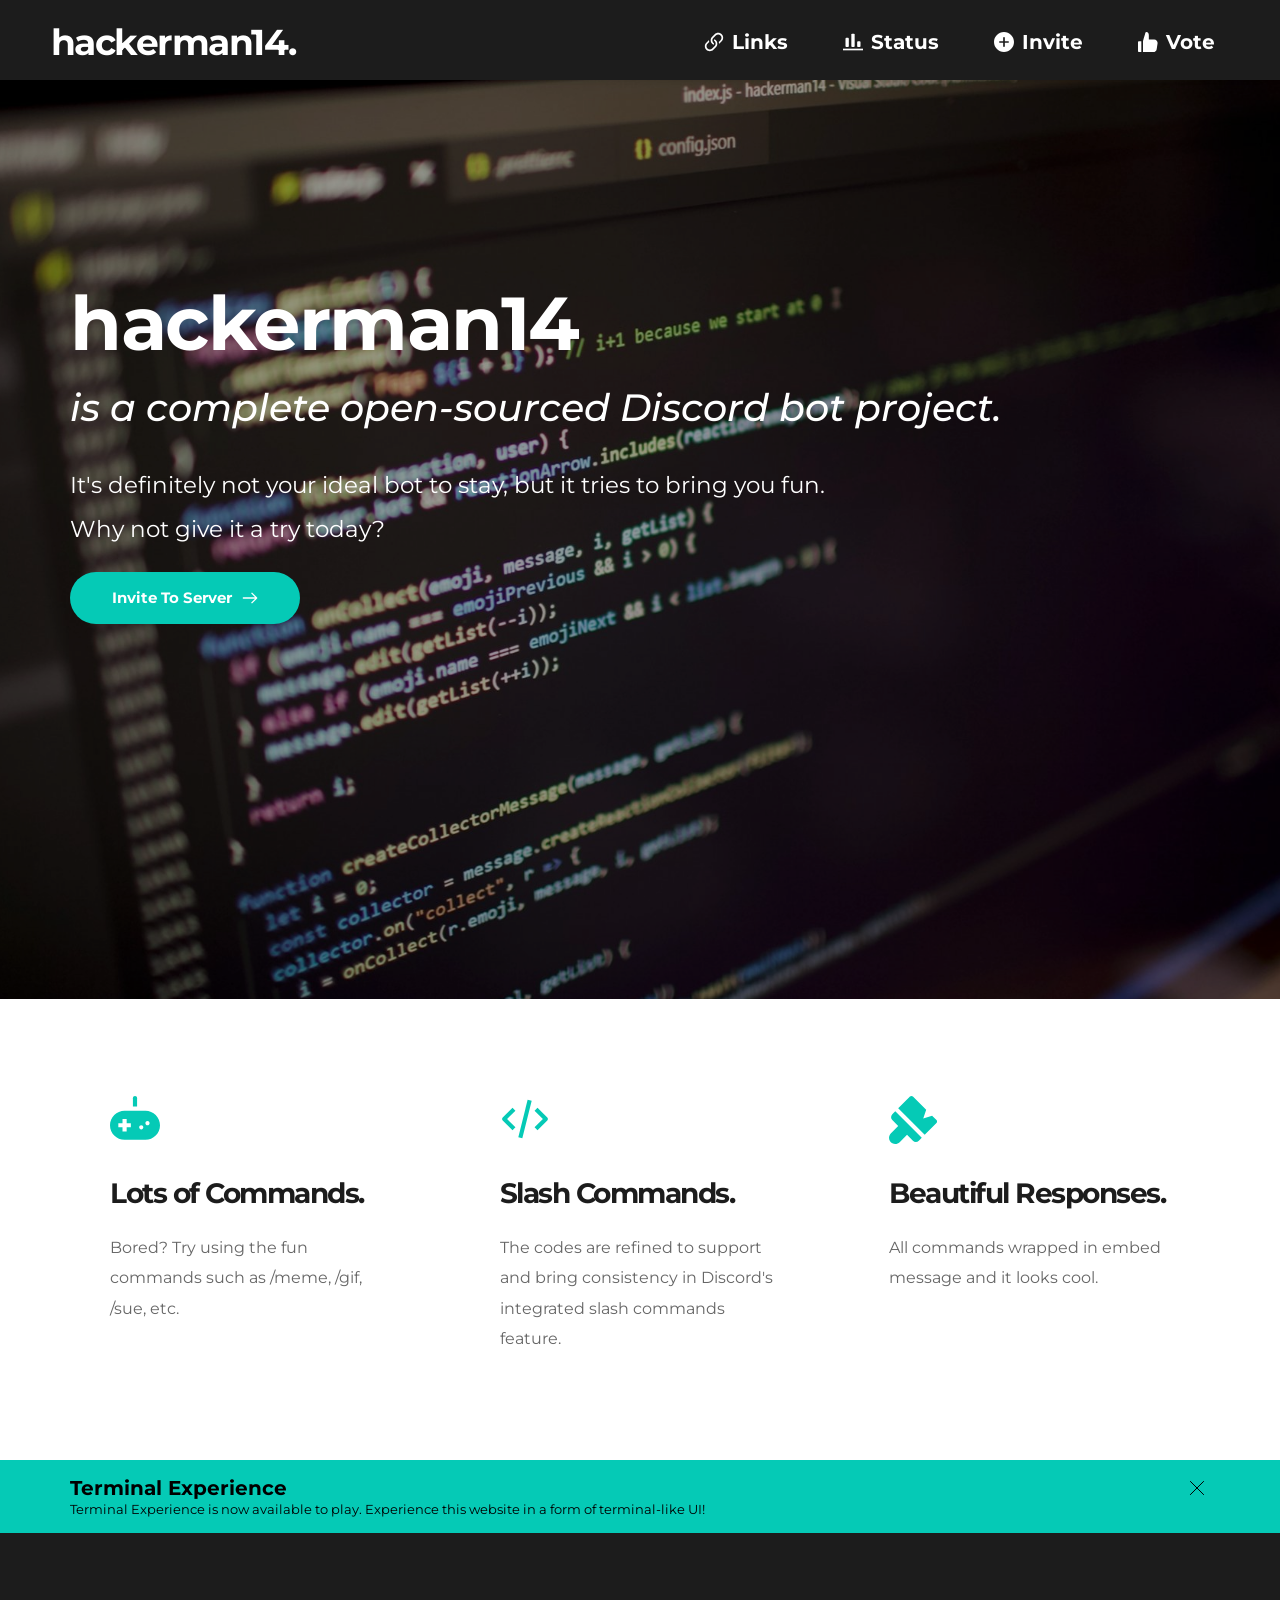
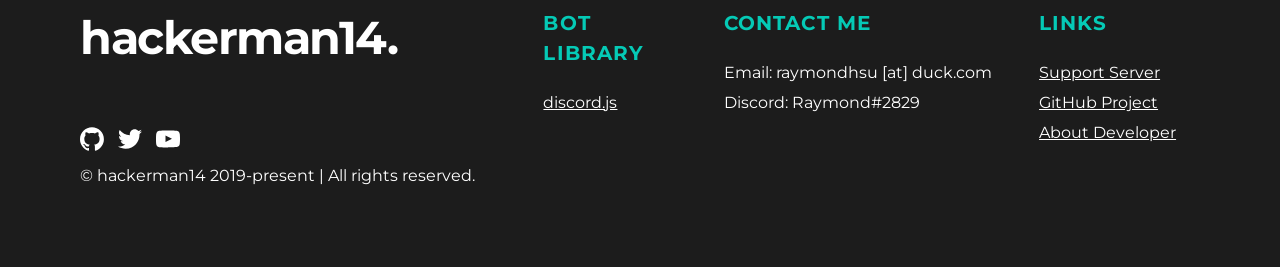
==== commit 9c8517f0: "some fix and new alert box go play terminal experience, also kinda fixed navbar" ====
--- a/index.html
+++ b/index.html
@@ -1,1177 +1,1032 @@
-<!DOCTYPE html><html lang="en"><head><meta charset="utf-8"><link rel="apple-touch-icon-precomposed" href="https://a-cloud.b-cdn.net/media/iW=180iH=any/a333692f76204dddaf79dc03dae3fab8.png"/><link rel="apple-touch-icon-precomposed" href="https://a-cloud.b-cdn.net/media/iW=256&iH=256/a333692f76204dddaf79dc03dae3fab8.png"/><link rel="canonical" href="" /><link rel="icon" href="https://a-cloud.b-cdn.net/media/iW=32&iH=any/16ed4a641cb945224e56a2d55d83919b.png" sizes="32x32"/><link rel="icon" href="https://a-cloud.b-cdn.net/media/iW=192&iH=any/16ed4a641cb945224e56a2d55d83919b.png" sizes="192x192"/><title>hackerman14</title><meta name="description" content="&lt;p&gt;The main page of the hackerman14 DIscord Bot.&lt;/p&gt;"><meta property="og:title" content="hackerman14"><meta property="og:description" content="A Discord bot that tries to bring &quot;extra fun&quot; to your server. Anyways, hope you enjoyed it."><meta property="og:url" content=""><meta content="summary_large_image" name="twitter:card"><!-- ASSETS --><meta name="viewport" content="width=device-width, initial-scale=1"><link class="brz-link brz-link-bunny-fonts-prefetch" rel="dns-prefetch" href="//fonts.bunny.net"><link class="brz-link brz-link-bunny-fonts-preconnect" rel="preconnect" href="https://fonts.bunny.net/" crossorigin><link class="brz-link brz-link-cdn-preconnect" rel="preconnect" href="https://a-cloud.b-cdn.net" crossorigin><link href="https://fonts.bunny.net/css?family=Montserrat:100,100italic,200,200italic,300,300italic,regular,italic,500,500italic,600,600italic,700,700italic,800,800italic,900,900italic|Overpass:100,100italic,200,200italic,300,300italic,regular,italic,600,600italic,700,700italic,800,800italic,900,900italic|Lato:100,100italic,300,300italic,regular,italic,700,700italic,900,900italic&subset=arabic,bengali,cyrillic,cyrillic-ext,devanagari,greek,greek-ext,gujarati,hebrew,khmer,korean,latin-ext,tamil,telugu,thai,vietnamese&display=swap" class="brz-link brz-link-google" type="text/css" rel="stylesheet"/><link href="assets/1ad2d02e6e49c3e337edef03682c2b88.css" class="brz-link brz-link-preview-lib" data-group="group-3" rel="stylesheet"/><link href="assets/35d6650b6ec258b67fa8c6d0cf5dc9b8.css" class="brz-link brz-link-preview-lib-pro" data-group="group-2" rel="stylesheet"/><link href="assets/b6103ce793bf43353d41b09c14d40a65.css" class="brz-link brz-link-preview-pro" rel="stylesheet"/><style class="brz-style"></style><style class="brz-style">@media (min-width:991px) {.brz .brz-css-chnod {display: block;}}
-@media (max-width:991px) and (min-width:768px) {.brz .brz-css-chnod {display: block;}}
-@media (max-width:767px) {.brz .brz-css-chnod {display: block;}}
-.brz .brz-css-vguba {padding: 10px 0px 10px 0px;margin: 0;}
-.brz .brz-css-vguba > .brz-bg {border: 0px solid rgba(102,115,141,0);border-radius: 0px;}
-.brz .brz-css-vguba > .brz-bg:after {box-shadow: none;}
-.brz .brz-css-vguba > .brz-bg > .brz-bg-image {background-image: none;}
-.brz .brz-css-vguba > .brz-bg > .brz-bg-image:after {content: "";background-image: none;}
-.brz .brz-css-vguba > .brz-bg > .brz-bg-color {background-color: rgba(255,255,255,1);background-image: none;}
-.brz .brz-css-vguba > .brz-bg > .brz-bg-shape__top {background-size: 100% 100px;height: 100px;transform: rotateX(0deg) rotateY(0deg);z-index: auto;}
-.brz .brz-css-vguba > .brz-bg > .brz-bg-shape__top::after {background-image: none;-webkit-mask-image: none;background-size: 100% 100px;height: 100px;}
-.brz .brz-css-vguba > .brz-bg > .brz-bg-shape__bottom {background-size: 100% 100px;height: 100px;transform: rotateX(-180deg) rotateY(-180deg);z-index: auto;}
-.brz .brz-css-vguba > .brz-bg > .brz-bg-shape__bottom::after {background-image: none;-webkit-mask-image: none;background-size: 100% 100px;height: 100px;}
-@media (max-width:991px) and (min-width:768px) {.brz .brz-css-vguba {padding: 10px 0px 10px 0px;margin: 0;}
-	.brz .brz-css-vguba > .brz-bg {border: 0px solid rgba(102,115,141,0);border-radius: 0px;}
-	.brz .brz-css-vguba > .brz-bg:after {box-shadow: none;}
-	.brz .brz-css-vguba > .brz-bg > .brz-bg-image {background-image: none;}
-	.brz .brz-css-vguba > .brz-bg > .brz-bg-image:after {content: "";background-image: none;}
-	.brz .brz-css-vguba > .brz-bg > .brz-bg-color {background-color: rgba(255,255,255,1);background-image: none;}
-	.brz .brz-css-vguba > .brz-bg > .brz-bg-shape__top {background-size: 100% 100px;height: 100px;transform: rotateX(0deg) rotateY(0deg);z-index: auto;}
-	.brz .brz-css-vguba > .brz-bg > .brz-bg-shape__top::after {background-image: none;-webkit-mask-image: none;background-size: 100% 100px;height: 100px;}
-	.brz .brz-css-vguba > .brz-bg > .brz-bg-shape__bottom {background-size: 100% 100px;height: 100px;transform: rotateX(-180deg) rotateY(-180deg);z-index: auto;}
-	.brz .brz-css-vguba > .brz-bg > .brz-bg-shape__bottom::after {background-image: none;-webkit-mask-image: none;background-size: 100% 100px;height: 100px;}}
-@media (max-width:767px) {.brz .brz-css-vguba {padding: 10px 0px 10px 0px;margin: 0;}
-	.brz .brz-css-vguba > .brz-bg {border: 0px solid rgba(102,115,141,0);border-radius: 0px;}
-	.brz .brz-css-vguba > .brz-bg:after {box-shadow: none;}
-	.brz .brz-css-vguba > .brz-bg > .brz-bg-image {background-image: none;}
-	.brz .brz-css-vguba > .brz-bg > .brz-bg-image:after {content: "";background-image: none;}
-	.brz .brz-css-vguba > .brz-bg > .brz-bg-color {background-color: rgba(255,255,255,1);background-image: none;}
-	.brz .brz-css-vguba > .brz-bg > .brz-bg-shape__top {background-size: 100% 100px;height: 100px;transform: rotateX(0deg) rotateY(0deg);z-index: auto;}
-	.brz .brz-css-vguba > .brz-bg > .brz-bg-shape__top::after {background-image: none;-webkit-mask-image: none;background-size: 100% 100px;height: 100px;}
-	.brz .brz-css-vguba > .brz-bg > .brz-bg-shape__bottom {background-size: 100% 100px;height: 100px;transform: rotateX(-180deg) rotateY(-180deg);z-index: auto;}
-	.brz .brz-css-vguba > .brz-bg > .brz-bg-shape__bottom::after {background-image: none;-webkit-mask-image: none;background-size: 100% 100px;height: 100px;}}
-.brz .brz-css-fdawz {border: 0px solid transparent;}
-@media (min-width:991px) {.brz .brz-css-fdawz {max-width: calc(1 * var(--brz-section-container-max-width,1170px));}}
-@media (max-width:991px) and (min-width:768px) {.brz .brz-css-fdawz {border: 0px solid transparent;}}
-@media (max-width:991px) and (min-width:768px) {.brz .brz-css-fdawz {max-width: 100%;}}
-@media (max-width:767px) {.brz .brz-css-fdawz {border: 0px solid transparent;}}
-@media (max-width:767px) {.brz .brz-css-fdawz {max-width: 100%;}}
-.brz .brz-css-spyoe {margin: 0;z-index: auto;align-items: flex-start;}
-.brz .brz-css-spyoe > .brz-bg {border: 0px solid rgba(102,115,141,0);border-radius: 0px;box-shadow: none;max-width: 100%;mix-blend-mode: normal;}
-.brz .brz-css-spyoe > .brz-bg > .brz-bg-image {background-image: none;display: block;}
-.brz .brz-css-spyoe > .brz-bg > .brz-bg-image:after {content: "";background-image: none;}
-.brz .brz-css-spyoe > .brz-bg > .brz-bg-color {background-color: rgba(0,0,0,0);background-image: none;}
-.brz .brz-css-spyoe > .brz-bg > .brz-bg-map {display: none;}
-.brz .brz-css-spyoe > .brz-bg > .brz-bg-video {display: none;}
-.brz .brz-css-spyoe > .brz-row {border: 0px solid transparent;}
-@media (min-width:991px) {.brz .brz-css-spyoe {min-height: auto;display: flex;}
-	.brz .brz-css-spyoe > .brz-bg {transition-duration: .5s;transition-property: filter,box-shadow,background,border-radius,border-color;}
-	.brz .brz-css-spyoe > .brz-bg > .brz-bg-image {transition-duration: .5s;transition-property: filter,box-shadow,background,border-radius,border-color;}
-	.brz .brz-css-spyoe > .brz-bg > .brz-bg-color {transition-duration: .5s;transition-property: filter,box-shadow,background,border-radius,border-color;}
-	.brz .brz-css-spyoe > .brz-bg > .brz-bg-video {transition-duration: .5s;transition-property: filter,box-shadow,background,border-radius,border-color;}
-	.brz .brz-css-spyoe > .brz-row {transition-duration: .5s;transition-property: filter,box-shadow,background,border-radius,border-color;}}
-@media (max-width:991px) and (min-width:768px) {.brz .brz-css-spyoe {margin: 0;z-index: auto;align-items: flex-start;}
-	.brz .brz-css-spyoe > .brz-bg {border: 0px solid rgba(102,115,141,0);border-radius: 0px;box-shadow: none;max-width: 100%;mix-blend-mode: normal;}
-	.brz .brz-css-spyoe > .brz-bg > .brz-bg-image {background-image: none;display: block;}
-	.brz .brz-css-spyoe > .brz-bg > .brz-bg-image:after {content: "";background-image: none;}
-	.brz .brz-css-spyoe > .brz-bg > .brz-bg-color {background-color: rgba(0,0,0,0);background-image: none;}
-	.brz .brz-css-spyoe > .brz-bg > .brz-bg-map {display: none;}
-	.brz .brz-css-spyoe > .brz-bg > .brz-bg-video {display: none;}
-	.brz .brz-css-spyoe > .brz-row {border: 0px solid transparent;}}
-@media (max-width:991px) and (min-width:768px) {.brz .brz-css-spyoe {min-height: auto;display: flex;}
-	.brz .brz-css-spyoe > .brz-bg {transition-duration: .5s;transition-property: filter,box-shadow,background,border-radius,border-color;}
-	.brz .brz-css-spyoe > .brz-bg > .brz-bg-image {transition-duration: .5s;transition-property: filter,box-shadow,background,border-radius,border-color;}
-	.brz .brz-css-spyoe > .brz-bg > .brz-bg-color {transition-duration: .5s;transition-property: filter,box-shadow,background,border-radius,border-color;}
-	.brz .brz-css-spyoe > .brz-bg > .brz-bg-video {transition-duration: .5s;transition-property: filter,box-shadow,background,border-radius,border-color;}
-	.brz .brz-css-spyoe > .brz-row {flex-direction: row;flex-wrap: wrap;justify-content: flex-start;transition-duration: .5s;transition-property: filter,box-shadow,background,border-radius,border-color;}}
-@media (max-width:767px) {.brz .brz-css-spyoe {margin: 0;z-index: auto;align-items: flex-start;}
-	.brz .brz-css-spyoe > .brz-bg {border: 0px solid rgba(102,115,141,0);border-radius: 0px;box-shadow: none;max-width: 100%;mix-blend-mode: normal;}
-	.brz .brz-css-spyoe > .brz-bg > .brz-bg-image {background-image: none;display: block;}
-	.brz .brz-css-spyoe > .brz-bg > .brz-bg-image:after {content: "";background-image: none;}
-	.brz .brz-css-spyoe > .brz-bg > .brz-bg-color {background-color: rgba(0,0,0,0);background-image: none;}
-	.brz .brz-css-spyoe > .brz-bg > .brz-bg-map {display: none;}
-	.brz .brz-css-spyoe > .brz-bg > .brz-bg-video {display: none;}
-	.brz .brz-css-spyoe > .brz-row {border: 0px solid transparent;}}
-@media (max-width:767px) {.brz .brz-css-spyoe {min-height: auto;display: flex;}
-	.brz .brz-css-spyoe > .brz-bg {transition-duration: .5s;transition-property: filter,box-shadow,background,border-radius,border-color;}
-	.brz .brz-css-spyoe > .brz-bg > .brz-bg-image {transition-duration: .5s;transition-property: filter,box-shadow,background,border-radius,border-color;}
-	.brz .brz-css-spyoe > .brz-bg > .brz-bg-color {transition-duration: .5s;transition-property: filter,box-shadow,background,border-radius,border-color;}
-	.brz .brz-css-spyoe > .brz-bg > .brz-bg-video {transition-duration: .5s;transition-property: filter,box-shadow,background,border-radius,border-color;}
-	.brz .brz-css-spyoe > .brz-row {flex-direction: row;flex-wrap: wrap;justify-content: flex-start;transition-duration: .5s;transition-property: filter,box-shadow,background,border-radius,border-color;}}
-.brz .brz-css-xuazu {padding: 10px;max-width: 100%;}
-@media (max-width:991px) and (min-width:768px) {.brz .brz-css-xuazu {padding: 0;max-width: 100%;}}
-@media (max-width:767px) {.brz .brz-css-xuazu {padding: 0;max-width: 100%;}}
-.brz .brz-css-jenap {z-index: auto;flex: 1 1 50%;max-width: 50%;justify-content: flex-start;}
-.brz .brz-css-jenap > .brz-bg {border: 0px solid rgba(102,115,141,0);border-radius: 0px;box-shadow: none;margin: 0;mix-blend-mode: normal;}
-.brz .brz-css-jenap > .brz-bg > .brz-bg-image {background-image: none;display: block;}
-.brz .brz-css-jenap > .brz-bg > .brz-bg-image:after {content: "";background-image: none;}
-.brz .brz-css-jenap > .brz-bg > .brz-bg-color {background-color: rgba(0,0,0,0);background-image: none;}
-.brz .brz-css-jenap > .brz-bg > .brz-bg-map {display: none;}
-.brz .brz-css-jenap > .brz-bg > .brz-bg-video {display: none;}
-@media (min-width:991px) {.brz .brz-css-jenap > .brz-bg {transition-duration: .5s;transition-property: filter,box-shadow,background,border-radius,border-color;}
-	.brz .brz-css-jenap > .brz-bg > .brz-bg-image {transition-duration: .5s;transition-property: filter,box-shadow,background,border-radius,border-color;}
-	.brz .brz-css-jenap > .brz-bg > .brz-bg-color {transition-duration: .5s;transition-property: filter,box-shadow,background,border-radius,border-color;}}
-@media (max-width:991px) and (min-width:768px) {.brz .brz-css-jenap {z-index: auto;flex: 1 1 50%;max-width: 50%;justify-content: flex-start;}
-	.brz .brz-css-jenap > .brz-bg {border: 0px solid rgba(102,115,141,0);border-radius: 0px;box-shadow: none;margin: 0;mix-blend-mode: normal;}
-	.brz .brz-css-jenap > .brz-bg > .brz-bg-image {background-image: none;display: block;}
-	.brz .brz-css-jenap > .brz-bg > .brz-bg-image:after {content: "";background-image: none;}
-	.brz .brz-css-jenap > .brz-bg > .brz-bg-color {background-color: rgba(0,0,0,0);background-image: none;}
-	.brz .brz-css-jenap > .brz-bg > .brz-bg-map {display: none;}
-	.brz .brz-css-jenap > .brz-bg > .brz-bg-video {display: none;}}
-@media (max-width:991px) and (min-width:768px) {.brz .brz-css-jenap > .brz-bg {transition-duration: .5s;transition-property: filter,box-shadow,background,border-radius,border-color;}
-	.brz .brz-css-jenap > .brz-bg > .brz-bg-image {transition-duration: .5s;transition-property: filter,box-shadow,background,border-radius,border-color;}
-	.brz .brz-css-jenap > .brz-bg > .brz-bg-color {transition-duration: .5s;transition-property: filter,box-shadow,background,border-radius,border-color;}}
-@media (max-width:767px) {.brz .brz-css-jenap {z-index: auto;flex: 1 1 100%;max-width: 100%;justify-content: flex-start;}
-	.brz .brz-css-jenap > .brz-bg {border: 0px solid rgba(102,115,141,0);border-radius: 0px;box-shadow: none;margin: 10px 0px 10px 0px;mix-blend-mode: normal;}
-	.brz .brz-css-jenap > .brz-bg > .brz-bg-image {background-image: none;display: block;}
-	.brz .brz-css-jenap > .brz-bg > .brz-bg-image:after {content: "";background-image: none;}
-	.brz .brz-css-jenap > .brz-bg > .brz-bg-color {background-color: rgba(0,0,0,0);background-image: none;}
-	.brz .brz-css-jenap > .brz-bg > .brz-bg-map {display: none;}
-	.brz .brz-css-jenap > .brz-bg > .brz-bg-video {display: none;}}
-@media (max-width:767px) {.brz .brz-css-jenap > .brz-bg {transition-duration: .5s;transition-property: filter,box-shadow,background,border-radius,border-color;}
-	.brz .brz-css-jenap > .brz-bg > .brz-bg-image {transition-duration: .5s;transition-property: filter,box-shadow,background,border-radius,border-color;}
-	.brz .brz-css-jenap > .brz-bg > .brz-bg-color {transition-duration: .5s;transition-property: filter,box-shadow,background,border-radius,border-color;}}
-.brz .brz-css-hylqq {z-index: auto;margin: 0;border: 0px solid transparent;padding: 5px 15px 5px 15px;min-height: auto;}
-@media (min-width:991px) {.brz .brz-css-hylqq {display: flex;transition-duration: .5s;transition-property: filter,box-shadow,background,border-radius,border-color;}}
-@media (max-width:991px) and (min-width:768px) {.brz .brz-css-hylqq {z-index: auto;margin: 0;border: 0px solid transparent;padding: 5px 15px 5px 15px;min-height: auto;}}
-@media (max-width:991px) and (min-width:768px) {.brz .brz-css-hylqq {display: flex;transition-duration: .5s;transition-property: filter,box-shadow,background,border-radius,border-color;}}
-@media (max-width:767px) {.brz .brz-css-hylqq {z-index: auto;margin: 10px 0px 10px 0px;border: 0px solid transparent;padding: 0;min-height: auto;}}
-@media (max-width:767px) {.brz .brz-css-hylqq {display: flex;transition-duration: .5s;transition-property: filter,box-shadow,background,border-radius,border-color;}}
-.brz .brz-css-uxmqi {padding: 0;margin: 10px 0px 10px 0px;justify-content: center;position: relative;}
-@media (min-width:991px) {.brz .brz-css-uxmqi {display: flex;z-index: auto;position: relative;}}
-@media (max-width:991px) and (min-width:768px) {.brz .brz-css-uxmqi {padding: 0;margin: 10px 0px 10px 0px;justify-content: center;position: relative;}}
-@media (max-width:991px) and (min-width:768px) {.brz .brz-css-uxmqi {display: flex;z-index: auto;position: relative;}}
-@media (max-width:767px) {.brz .brz-css-uxmqi {padding: 0;margin: 10px 0px 10px 0px;justify-content: center;position: relative;}}
-@media (max-width:767px) {.brz .brz-css-uxmqi {display: flex;z-index: auto;position: relative;}}
-.brz .brz-css-qynqj {height: 50px;}
-@media (max-width:991px) and (min-width:768px) {.brz .brz-css-qynqj {height: 50px;}}
-@media (max-width:767px) {.brz .brz-css-qynqj {height: 50px;}}
-.brz .brz-css-dyile {z-index: auto;position: relative;margin: 10px 0px 10px 0px;}
-@media (min-width:991px) {.brz .brz-css-dyile {display: flex;position: relative;}}
-@media (max-width:991px) and (min-width:768px) {.brz .brz-css-dyile {z-index: auto;position: relative;margin: 10px 0px 10px 0px;}}
-@media (max-width:991px) and (min-width:768px) {.brz .brz-css-dyile {display: flex;position: relative;}}
-@media (max-width:767px) {.brz .brz-css-dyile {z-index: auto;position: relative;margin: 10px 0px 10px 0px;}}
-@media (max-width:767px) {.brz .brz-css-dyile {display: flex;position: relative;}}
-.brz .brz-css-nfcdl {justify-content: center;padding: 0;margin: 0px -5px -20px -5px;}
-@media (max-width:991px) and (min-width:768px) {.brz .brz-css-nfcdl {justify-content: center;padding: 0;margin: 0px -5px -20px -5px;}}
-@media (max-width:767px) {.brz .brz-css-nfcdl {justify-content: center;padding: 0;margin: 0px -5px -20px -5px;}}
-.brz .brz-css-ltbvm {padding: 0px 5px 20px 5px;}
-@media (max-width:991px) and (min-width:768px) {.brz .brz-css-ltbvm {padding: 0px 5px 20px 5px;}}
-@media (max-width:767px) {.brz .brz-css-ltbvm {padding: 0px 5px 20px 5px;}}
-.brz .brz-css-crnuu.brz-btn {display: flex;align-items: center;justify-content: center;font-family: var(--brz-buttonfontfamily);font-weight: var(--brz-buttonfontweight);font-size: var(--brz-buttonfontsize);line-height: var(--brz-buttonlineheight);letter-spacing: var(--brz-buttonletterspacing);color: rgba(var(--brz-global-color8),1);border: 2px solid rgba(var(--brz-global-color3),0);border-radius: 2px;background-color: rgba(var(--brz-global-color3),1);background-image: none;box-shadow: none;padding: 14px 42px 14px 42px;flex-flow: row-reverse nowrap;}
-.brz .brz-css-crnuu.brz-btn.brz-btn-submit {color: rgba(var(--brz-global-color8),1);background-color: rgba(var(--brz-global-color3),1);}
-.brz .brz-css-crnuu .brz-btn--story-container {border: 2px solid rgba(var(--brz-global-color3),0);flex-flow: row-reverse nowrap;border-radius: 2px;}
-@media (min-width:991px) {.brz .brz-css-crnuu.brz-btn {transition-duration: .5s;transition-property: filter,color,background,border-color,box-shadow;}
-	.brz .brz-css-crnuu.brz-btn.brz-btn-submit {transition-duration: .5s;transition-property: filter,color,background,border-color,box-shadow;}
-	.brz .brz-css-crnuu .brz-btn--story-container {transition-duration: .5s;transition-property: filter,color,background,border-color,box-shadow;}}
-@media (min-width:991px) {.brz .brz-css-crnuu.brz-btn:hover {background-color: rgba(var(--brz-global-color3),.8);}
-	.brz .brz-css-crnuu.brz-btn.brz-btn-submit:hover {background-color: rgba(var(--brz-global-color3),.8);}}
-@media (max-width:991px) and (min-width:768px) {.brz .brz-css-crnuu.brz-btn {display: flex;align-items: center;justify-content: center;font-family: var(--brz-buttonfontfamily);font-weight: var(--brz-buttontabletfontweight);font-size: var(--brz-buttontabletfontsize);line-height: var(--brz-buttontabletlineheight);letter-spacing: var(--brz-buttontabletletterspacing);color: rgba(var(--brz-global-color8),1);border: 2px solid rgba(var(--brz-global-color3),0);border-radius: 2px;background-color: rgba(var(--brz-global-color3),1);background-image: none;box-shadow: none;padding: 11px 26px 11px 26px;flex-flow: row-reverse nowrap;}
-	.brz .brz-css-crnuu.brz-btn.brz-btn-submit {color: rgba(var(--brz-global-color8),1);background-color: rgba(var(--brz-global-color3),1);}
-	.brz .brz-css-crnuu .brz-btn--story-container {border: 2px solid rgba(var(--brz-global-color3),0);flex-flow: row-reverse nowrap;border-radius: 2px;}}
-@media (max-width:991px) and (min-width:768px) {.brz .brz-css-crnuu.brz-btn {transition-duration: .5s;transition-property: filter,color,background,border-color,box-shadow;}
-	.brz .brz-css-crnuu.brz-btn.brz-btn-submit {transition-duration: .5s;transition-property: filter,color,background,border-color,box-shadow;}
-	.brz .brz-css-crnuu .brz-btn--story-container {transition-duration: .5s;transition-property: filter,color,background,border-color,box-shadow;}}
-@media (max-width:767px) {.brz .brz-css-crnuu.brz-btn {display: flex;align-items: center;justify-content: center;font-family: var(--brz-buttonfontfamily);font-weight: var(--brz-buttonmobilefontweight);font-size: var(--brz-buttonmobilefontsize);line-height: var(--brz-buttonmobilelineheight);letter-spacing: var(--brz-buttonmobileletterspacing);color: rgba(var(--brz-global-color8),1);border: 2px solid rgba(var(--brz-global-color3),0);border-radius: 2px;background-color: rgba(var(--brz-global-color3),1);background-image: none;box-shadow: none;padding: 11px 26px 11px 26px;flex-flow: row-reverse nowrap;}
-	.brz .brz-css-crnuu.brz-btn.brz-btn-submit {color: rgba(var(--brz-global-color8),1);background-color: rgba(var(--brz-global-color3),1);}
-	.brz .brz-css-crnuu .brz-btn--story-container {border: 2px solid rgba(var(--brz-global-color3),0);flex-flow: row-reverse nowrap;border-radius: 2px;}}
-@media (max-width:767px) {.brz .brz-css-crnuu.brz-btn {transition-duration: .5s;transition-property: filter,color,background,border-color,box-shadow;}
-	.brz .brz-css-crnuu.brz-btn.brz-btn-submit {transition-duration: .5s;transition-property: filter,color,background,border-color,box-shadow;}
-	.brz .brz-css-crnuu .brz-btn--story-container {transition-duration: .5s;transition-property: filter,color,background,border-color,box-shadow;}}
-@media (min-width:991px) {.brz .brz-css-zgams .brz-mm-menu__icon {display: none;font-size: 18px;color: rgba(51,51,51,1);transition-duration: .5s;transition-property: filter,color,background,border-color,box-shadow;}
-	.brz .brz-css-zgams .brz-menu {display: flex;}}
-@media (max-width:991px) and (min-width:768px) {.brz .brz-css-zgams .brz-mm-menu__icon {display: flex;font-size: 18px;color: rgba(51,51,51,1);transition-duration: .5s;transition-property: filter,color,background,border-color,box-shadow;}
-	.brz .brz-css-zgams .brz-menu {display: none;}}
-@media (max-width:767px) {.brz .brz-css-zgams .brz-mm-menu__icon {display: flex;font-size: 18px;color: rgba(51,51,51,1);transition-duration: .5s;transition-property: filter,color,background,border-color,box-shadow;}
-	.brz .brz-css-zgams .brz-menu {display: none;}}
-.brz .brz-css-mbqbs .brz-menu__ul {font-family: var(--brz-buttonfontfamily);color: rgba(0,0,0,1);}
-.brz .brz-css-mbqbs .brz-menu__ul:not(.brz-mm-listview) {display: flex;flex-wrap: wrap;justify-content: inherit;align-items: center;max-width: none;margin: 0px -5px 0px -5px;}
-.brz .brz-css-mbqbs .brz-menu__ul > .brz-menu__item > .brz-a {flex-flow: row nowrap;}
-.brz .brz-css-mbqbs .brz-menu__ul > .brz-menu__item > .brz-a {color: rgba(0,0,0,1);background-color: rgba(255,255,255,0);padding: 0px 5px 0px 5px;}
-.brz .brz-css-mbqbs .brz-menu__ul > .brz-menu__item.brz-menu__item--opened > .brz-a {color: rgba(0,0,0,1);background-color: rgba(255,255,255,0);}
-.brz .brz-css-mbqbs .brz-menu__ul > .brz-menu__item.brz-menu__item--opened {color: rgba(0,0,0,1);background-color: transparent;border: 0px solid rgba(85,85,85,1);}
-.brz .brz-css-mbqbs .brz-menu__ul > .brz-menu__item.brz-menu__item--current:not(.brz-menu__item.brz-menu__item--current:active) {color: rgba(0,0,0,1);background-color: rgba(255,255,255,0);border: 0px solid rgba(85,85,85,1);}
-.brz .brz-css-mbqbs .brz-menu__ul > .brz-menu__item.brz-menu__item--current > .brz-a:not(.brz-a:active) {color: rgba(0,0,0,1);background-color: rgba(255,255,255,0);}
-.brz .brz-css-mbqbs .brz-menu__item__icon {margin: 0 15px 0 0;}
-.brz .brz-css-mbqbs .brz-menu__ul > .brz-menu__item {color: rgba(0,0,0,1);background-color: transparent;border: 0px solid rgba(85,85,85,1);border-radius: 0px;}
-.brz .brz-css-mbqbs .brz-menu__ul > .brz-menu__item > a {border-radius: 0px;}
-.brz .brz-css-mbqbs .brz-mm-menu__item {font-family: var(--brz-buttonfontfamily);color: rgba(255,255,255,1);border-color: rgba(85,85,85,1);}
-.brz nav.brz-mm-menu.brz-css-mbqbs {background-color: rgba(51,51,51,.8);}
-.brz .brz-css-mbqbs.brz-mm-menu .brz-mm-menu__item .brz-mm-listitem__text {padding: 10px 20px 10px 20px;flex-flow: row nowrap;}
-.brz .brz-css-mbqbs .brz-mm-menu__item:hover > .brz-mm-listitem__text {color: rgba(255,255,255,1);}
-.brz .brz-css-mbqbs .brz-mm-navbar {color: rgba(255,255,255,1);}
-.brz .brz-css-mbqbs .brz-mm-menu__item.brz-mm-listitem_opened {color: rgba(255,255,255,1);}
-.brz .brz-css-mbqbs.brz-mm-menu.brz-mm-menu_theme-dark .brz-mm-panels, .brz .brz-css-mbqbs .brz-mm-panels > .brz-mm-panel:before {background-image: none;background-color: rgba(51,51,51,.8);}
-.brz .brz-css-mbqbs.brz-mm-menu.brz-mm-menu_theme-dark .brz-mm-panels, .brz .brz-css-mbqbs .brz-mm-panels > .brz-mm-panel {background-color: rgba(51,51,51,.8);}
-.brz .brz-css-mbqbs .brz-mm-panels > .brz-mm-panel {background-image: none;}
-.brz .brz-css-mbqbs.brz-mm-menu.brz-mm-menu_theme-dark .brz-mm-navbar.brz-mm-listitem .brz-mm-listitem_opened > .brz-mm-listitem__text:after {border-color: rgba(85,85,85,1);}
-.brz .brz-css-mbqbs .brz-mm-listitem {border-color: rgba(85,85,85,1);}
-.brz .brz-css-mbqbs .brz-mm-menu__item.brz-mm-menu__item--current:not(.brz-mm-menu__item.brz-mm-menu__item--current:active) {color: rgba(255,255,255,1);}
-.brz .brz-css-mbqbs .brz-mm-menu__item.brz-mm-menu__item--current:not(brz-mm-menu__item.brz-mm-menu__item--current:active):hover > .brz-mm-listitem__text {color: rgba(255,255,255,1);}
-.brz .brz-css-mbqbs .brz-menu__sub-menu {font-family: var(--brz-buttonfontfamily);color: rgba(255,255,255,1);background-color: rgba(51,51,51,1);box-shadow: none;border-radius: 0px;}
-.brz .brz-css-mbqbs .brz-menu__sub-menu .brz-a {flex-flow: row nowrap;}
-.brz .brz-css-mbqbs .brz-menu__sub-menu .brz-a:hover {color: rgba(255,255,255,1);}
-.brz .brz-css-mbqbs .brz-menu__sub-item__icon {margin: 0 15px 0 0;font-size: 12px;}
-.brz .brz-css-mbqbs .brz-menu__dropdown > .brz-menu__item.brz-menu__item--current > .brz-a {color: rgba(255,255,255,1);}
-.brz .brz-css-mbqbs .brz-menu__dropdown > .brz-menu__item.brz-menu__item--current {background-color: rgba(51,51,51,1);}
-.brz .brz-css-mbqbs .brz-menu__dropdown > .brz-menu__item.brz-menu__item--current:hover {background-color: rgba(51,51,51,1);}
-.brz .brz-css-mbqbs .brz-menu__item--current .brz-menu__sub-menu {box-shadow: none;}
-.brz .brz-css-mbqbs .brz-menu__item-dropdown .brz-menu__item {background-color: rgba(51,51,51,1);color: rgba(255,255,255,1);}
-.brz .brz-css-mbqbs .brz-menu__dropdown .brz-menu__item-dropdown .brz-a:hover:after {border-color: rgba(255,255,255,1);}
-.brz .brz-css-mbqbs .brz-menu__dropdown > .brz-menu__item {border-bottom: 1px solid rgba(85,85,85,1);}
-@media (min-width:991px) {.brz .brz-css-mbqbs .brz-menu__ul {font-size: var(--brz-buttonfontsize);font-weight: var(--brz-buttonfontweight);line-height: var(--brz-buttonlineheight);letter-spacing: var(--brz-buttonletterspacing);transition-duration: .5s;transition-property: filter,color,background,border-color,box-shadow;}
-	.brz .brz-css-mbqbs .brz-menu__ul > .brz-menu__item > .brz-a {transition-duration: .5s;transition-property: filter,color,background,border-color,box-shadow;}
-	.brz .brz-css-mbqbs .brz-menu__ul > .brz-menu__item.brz-menu__item--opened > .brz-a {transition-duration: .5s;transition-property: filter,color,background,border-color,box-shadow;}
-	.brz .brz-css-mbqbs .brz-menu__ul > .brz-menu__item.brz-menu__item--opened {transition-duration: .5s;transition-property: filter,color,background,border-color,box-shadow;}
-	.brz .brz-css-mbqbs .brz-menu__ul > .brz-menu__item.brz-menu__item--current:not(.brz-menu__item.brz-menu__item--current:active) {transition-duration: .5s;transition-property: filter,color,background,border-color,box-shadow;}
-	.brz .brz-css-mbqbs .brz-menu__ul > .brz-menu__item.brz-menu__item--current > .brz-a:not(.brz-a:active) {transition-duration: .5s;transition-property: filter,color,background,border-color,box-shadow;}
-	.brz .brz-css-mbqbs .brz-menu__item__icon {font-size: 12px;}
-	.brz .brz-css-mbqbs .brz-menu__ul > .brz-menu__item {padding-top: 0px;padding-bottom: 0px;margin-right: 5px;margin-left: 5px;transition-duration: .5s;transition-property: filter,color,background,border-color,box-shadow;}
-	.brz .brz-css-mbqbs .brz-mm-menu__item {font-size: var(--brz-buttonfontsize);font-weight: var(--brz-buttonfontweight);line-height: var(--brz-buttonlineheight);letter-spacing: var(--brz-buttonletterspacing);transition-duration: .5s;transition-property: filter,color,background,border-color,box-shadow;}
-	.brz nav.brz-mm-menu.brz-css-mbqbs {transition-duration: .5s;transition-property: filter,color,background,border-color,box-shadow;}
-	.brz .brz-css-mbqbs .brz-mm-menu__item:hover > .brz-mm-listitem__text {transition-duration: .5s;transition-property: filter,color,background,border-color,box-shadow;}
-	.brz .brz-css-mbqbs .brz-mm-menu__item .brz-a {justify-content: flex-start;}
-	.brz .brz-css-mbqbs .brz-mm-menu__item__icon {margin: 0 15px 0 0;font-size: 12px;}
-	.brz .brz-css-mbqbs .brz-mm-navbar {font-family: var(--brz-buttonfontfamily);font-size: var(--brz-buttonfontsize);font-weight: var(--brz-buttonfontweight);line-height: var(--brz-buttonlineheight);letter-spacing: var(--brz-buttonletterspacing);border-color: rgba(85,85,85,1);transition-duration: .5s;transition-property: filter,color,background,border-color,box-shadow;}
-	.brz .brz-css-mbqbs .brz-mm-menu__item.brz-mm-listitem_opened {transition-duration: .5s;transition-property: filter,color,background,border-color,box-shadow;}
-	.brz .brz-css-mbqbs.brz-mm-menu .brz-mm-listitem_vertical .brz-mm-btn_next {height: calc(var(--brz-buttonlineheight) * var(--brz-buttonfontsize) + 10px + 10px);padding-right: 20px;}
-	.brz .brz-css-mbqbs.brz-mm-menu.brz-mm-menu_theme-dark .brz-mm-panels, .brz .brz-css-mbqbs .brz-mm-panels > .brz-mm-panel:before {transition-duration: .5s;transition-property: filter,color,background,border-color,box-shadow;}
-	.brz .brz-css-mbqbs.brz-mm-menu.brz-mm-menu_theme-dark .brz-mm-panels, .brz .brz-css-mbqbs .brz-mm-panels > .brz-mm-panel {transition-duration: .5s;transition-property: filter,color,background,border-color,box-shadow;}
-	.brz .brz-css-mbqbs.brz-mm-menu.brz-mm-menu_theme-dark .brz-mm-navbar.brz-mm-listitem .brz-mm-listitem_opened > .brz-mm-listitem__text:after {transition-duration: .5s;transition-property: filter,color,background,border-color,box-shadow;}
-	.brz .brz-css-mbqbs .brz-mm-listitem {transition-duration: .5s;transition-property: filter,color,background,border-color,box-shadow;}
-	.brz .brz-css-mbqbs .brz-menu__sub-menu {font-size: var(--brz-buttonfontsize);font-weight: var(--brz-buttonfontweight);line-height: var(--brz-buttonlineheight);letter-spacing: var(--brz-buttonletterspacing);transition-duration: .5s;transition-property: filter,color,background,border-color,box-shadow;}
-	.brz .brz-css-mbqbs .brz-menu__sub-menu .brz-a:hover {transition-duration: .5s;transition-property: filter,color,background,border-color,box-shadow;}
-	.brz .brz-css-mbqbs .brz-menu__dropdown > .brz-menu__item.brz-menu__item--current > .brz-a {transition-duration: .5s;transition-property: filter,color,background,border-color,box-shadow;}
-	.brz .brz-css-mbqbs .brz-menu__dropdown > .brz-menu__item.brz-menu__item--current {transition-duration: .5s;transition-property: filter,color,background,border-color,box-shadow;}
-	.brz .brz-css-mbqbs .brz-menu__dropdown > .brz-menu__item.brz-menu__item--current:hover {transition-duration: .5s;transition-property: filter,color,background,border-color,box-shadow;}
-	.brz .brz-css-mbqbs .brz-menu__item--current .brz-menu__sub-menu {transition-duration: .5s;transition-property: filter,color,background,border-color,box-shadow;}
-	.brz .brz-css-mbqbs .brz-menu__item-dropdown .brz-menu__item {transition-duration: .5s;transition-property: filter,color,background,border-color,box-shadow;}
-	.brz .brz-css-mbqbs .brz-menu__dropdown .brz-menu__item-dropdown .brz-a:hover:after {transition-duration: .5s;transition-property: filter,color,background,border-color,box-shadow;}
-	.brz .brz-css-mbqbs .brz-menu__dropdown {position: absolute;top: 0;width: 305px;}
-	.brz .brz-css-mbqbs [data-popper-placement='left-start'] {right: calc(100% + 5px);}
-	.brz .brz-css-mbqbs [data-popper-placement='right-start'] {left: calc(100% + 5px);}
-	.brz .brz-css-mbqbs > .brz-menu__ul > .brz-menu__item-dropdown > .brz-menu__dropdown {top: calc(100% + 5px);width: 300px;}
-	.brz .brz-css-mbqbs > .brz-menu__ul > .brz-menu__item-dropdown > [data-popper-placement='left-start'] {right: 0;}
-	.brz .brz-css-mbqbs > .brz-menu__ul > .brz-menu__item-dropdown > [data-popper-placement='right-start'] {left: 0;}
-	.brz .brz-css-mbqbs .brz-mega-menu__dropdown {display: none;}}
-@media (max-width:991px) and (min-width:768px) {.brz .brz-css-mbqbs .brz-menu__ul {font-family: var(--brz-buttonfontfamily);color: rgba(0,0,0,1);}
-	.brz .brz-css-mbqbs .brz-menu__ul:not(.brz-mm-listview) {display: flex;flex-wrap: wrap;justify-content: inherit;align-items: center;max-width: none;margin: 0px -5px 0px -5px;}
-	.brz .brz-css-mbqbs .brz-menu__ul > .brz-menu__item > .brz-a {flex-flow: row nowrap;}
-	.brz .brz-css-mbqbs .brz-menu__ul > .brz-menu__item > .brz-a {color: rgba(0,0,0,1);background-color: rgba(255,255,255,0);padding: 0px 5px 0px 5px;}
-	.brz .brz-css-mbqbs .brz-menu__ul > .brz-menu__item.brz-menu__item--opened > .brz-a {color: rgba(0,0,0,1);background-color: rgba(255,255,255,0);}
-	.brz .brz-css-mbqbs .brz-menu__ul > .brz-menu__item.brz-menu__item--opened {color: rgba(0,0,0,1);background-color: transparent;border: 0px solid rgba(85,85,85,1);}
-	.brz .brz-css-mbqbs .brz-menu__ul > .brz-menu__item.brz-menu__item--current:not(.brz-menu__item.brz-menu__item--current:active) {color: rgba(0,0,0,1);background-color: rgba(255,255,255,0);border: 0px solid rgba(85,85,85,1);}
-	.brz .brz-css-mbqbs .brz-menu__ul > .brz-menu__item.brz-menu__item--current > .brz-a:not(.brz-a:active) {color: rgba(0,0,0,1);background-color: rgba(255,255,255,0);}
-	.brz .brz-css-mbqbs .brz-menu__item__icon {margin: 0 15px 0 0;}
-	.brz .brz-css-mbqbs .brz-menu__ul > .brz-menu__item {color: rgba(0,0,0,1);background-color: transparent;border: 0px solid rgba(85,85,85,1);border-radius: 0px;}
-	.brz .brz-css-mbqbs .brz-menu__ul > .brz-menu__item > a {border-radius: 0px;}
-	.brz .brz-css-mbqbs .brz-mm-menu__item {font-family: var(--brz-buttonfontfamily);color: rgba(255,255,255,1);border-color: rgba(85,85,85,1);}
-	.brz nav.brz-mm-menu.brz-css-mbqbs {background-color: rgba(51,51,51,.8);}
-	.brz .brz-css-mbqbs.brz-mm-menu .brz-mm-menu__item .brz-mm-listitem__text {padding: 10px 20px 10px 20px;flex-flow: row nowrap;}
-	.brz .brz-css-mbqbs .brz-mm-menu__item:hover > .brz-mm-listitem__text {color: rgba(255,255,255,1);}
-	.brz .brz-css-mbqbs .brz-mm-navbar {color: rgba(255,255,255,1);}
-	.brz .brz-css-mbqbs .brz-mm-menu__item.brz-mm-listitem_opened {color: rgba(255,255,255,1);}
-	.brz .brz-css-mbqbs.brz-mm-menu.brz-mm-menu_theme-dark .brz-mm-panels, .brz .brz-css-mbqbs .brz-mm-panels > .brz-mm-panel:before {background-image: none;background-color: rgba(51,51,51,.8);}
-	.brz .brz-css-mbqbs.brz-mm-menu.brz-mm-menu_theme-dark .brz-mm-panels, .brz .brz-css-mbqbs .brz-mm-panels > .brz-mm-panel {background-color: rgba(51,51,51,.8);}
-	.brz .brz-css-mbqbs .brz-mm-panels > .brz-mm-panel {background-image: none;}
-	.brz .brz-css-mbqbs.brz-mm-menu.brz-mm-menu_theme-dark .brz-mm-navbar.brz-mm-listitem .brz-mm-listitem_opened > .brz-mm-listitem__text:after {border-color: rgba(85,85,85,1);}
-	.brz .brz-css-mbqbs .brz-mm-listitem {border-color: rgba(85,85,85,1);}
-	.brz .brz-css-mbqbs .brz-mm-menu__item.brz-mm-menu__item--current:not(.brz-mm-menu__item.brz-mm-menu__item--current:active) {color: rgba(255,255,255,1);}
-	.brz .brz-css-mbqbs .brz-mm-menu__item.brz-mm-menu__item--current:not(brz-mm-menu__item.brz-mm-menu__item--current:active):hover > .brz-mm-listitem__text {color: rgba(255,255,255,1);}
-	.brz .brz-css-mbqbs .brz-menu__sub-menu {font-family: var(--brz-buttonfontfamily);color: rgba(255,255,255,1);background-color: rgba(51,51,51,1);box-shadow: none;border-radius: 0px;}
-	.brz .brz-css-mbqbs .brz-menu__sub-menu .brz-a {flex-flow: row nowrap;}
-	.brz .brz-css-mbqbs .brz-menu__sub-menu .brz-a:hover {color: rgba(255,255,255,1);}
-	.brz .brz-css-mbqbs .brz-menu__sub-item__icon {margin: 0 15px 0 0;font-size: 12px;}
-	.brz .brz-css-mbqbs .brz-menu__dropdown > .brz-menu__item.brz-menu__item--current > .brz-a {color: rgba(255,255,255,1);}
-	.brz .brz-css-mbqbs .brz-menu__dropdown > .brz-menu__item.brz-menu__item--current {background-color: rgba(51,51,51,1);}
-	.brz .brz-css-mbqbs .brz-menu__dropdown > .brz-menu__item.brz-menu__item--current:hover {background-color: rgba(51,51,51,1);}
-	.brz .brz-css-mbqbs .brz-menu__item--current .brz-menu__sub-menu {box-shadow: none;}
-	.brz .brz-css-mbqbs .brz-menu__item-dropdown .brz-menu__item {background-color: rgba(51,51,51,1);color: rgba(255,255,255,1);}
-	.brz .brz-css-mbqbs .brz-menu__dropdown .brz-menu__item-dropdown .brz-a:hover:after {border-color: rgba(255,255,255,1);}
-	.brz .brz-css-mbqbs .brz-menu__dropdown > .brz-menu__item {border-bottom: 1px solid rgba(85,85,85,1);}}
-@media (max-width:991px) and (min-width:768px) {.brz .brz-css-mbqbs .brz-menu__ul {font-size: var(--brz-buttontabletfontsize);font-weight: var(--brz-buttontabletfontweight);line-height: var(--brz-buttontabletlineheight);letter-spacing: var(--brz-buttontabletletterspacing);transition-duration: .5s;transition-property: filter,color,background,border-color,box-shadow;}
-	.brz .brz-css-mbqbs .brz-menu__ul > .brz-menu__item > .brz-a {transition-duration: .5s;transition-property: filter,color,background,border-color,box-shadow;}
-	.brz .brz-css-mbqbs .brz-menu__ul > .brz-menu__item.brz-menu__item--opened > .brz-a {transition-duration: .5s;transition-property: filter,color,background,border-color,box-shadow;}
-	.brz .brz-css-mbqbs .brz-menu__ul > .brz-menu__item.brz-menu__item--opened {transition-duration: .5s;transition-property: filter,color,background,border-color,box-shadow;}
-	.brz .brz-css-mbqbs .brz-menu__ul > .brz-menu__item.brz-menu__item--current:not(.brz-menu__item.brz-menu__item--current:active) {transition-duration: .5s;transition-property: filter,color,background,border-color,box-shadow;}
-	.brz .brz-css-mbqbs .brz-menu__ul > .brz-menu__item.brz-menu__item--current > .brz-a:not(.brz-a:active) {transition-duration: .5s;transition-property: filter,color,background,border-color,box-shadow;}
-	.brz .brz-css-mbqbs .brz-menu__item__icon {font-size: 12px;}
-	.brz .brz-css-mbqbs .brz-menu__ul > .brz-menu__item {padding-top: 0px;padding-bottom: 0px;margin-right: 5px;margin-left: 5px;transition-duration: .5s;transition-property: filter,color,background,border-color,box-shadow;}
-	.brz .brz-css-mbqbs .brz-mm-menu__item {font-size: var(--brz-buttontabletfontsize);font-weight: var(--brz-buttontabletfontweight);line-height: var(--brz-buttontabletlineheight);letter-spacing: var(--brz-buttontabletletterspacing);transition-duration: .5s;transition-property: filter,color,background,border-color,box-shadow;}
-	.brz nav.brz-mm-menu.brz-css-mbqbs {transition-duration: .5s;transition-property: filter,color,background,border-color,box-shadow;}
-	.brz .brz-css-mbqbs .brz-mm-menu__item:hover > .brz-mm-listitem__text {transition-duration: .5s;transition-property: filter,color,background,border-color,box-shadow;}
-	.brz .brz-css-mbqbs .brz-mm-menu__item .brz-a {justify-content: flex-start;}
-	.brz .brz-css-mbqbs .brz-mm-menu__item__icon {margin: 0 15px 0 0;font-size: 12px;}
-	.brz .brz-css-mbqbs .brz-mm-navbar {font-family: var(--brz-buttonfontfamily);font-size: var(--brz-buttontabletfontsize);font-weight: var(--brz-buttontabletfontweight);line-height: var(--brz-buttontabletlineheight);letter-spacing: var(--brz-buttontabletletterspacing);border-color: rgba(85,85,85,1);transition-duration: .5s;transition-property: filter,color,background,border-color,box-shadow;}
-	.brz .brz-css-mbqbs .brz-mm-menu__item.brz-mm-listitem_opened {transition-duration: .5s;transition-property: filter,color,background,border-color,box-shadow;}
-	.brz .brz-css-mbqbs.brz-mm-menu .brz-mm-listitem_vertical .brz-mm-btn_next {height: calc(var(--brz-buttontabletlineheight) * var(--brz-buttontabletfontsize) + 10px + 10px);padding-right: 20px;}
-	.brz .brz-css-mbqbs.brz-mm-menu.brz-mm-menu_theme-dark .brz-mm-panels, .brz .brz-css-mbqbs .brz-mm-panels > .brz-mm-panel:before {transition-duration: .5s;transition-property: filter,color,background,border-color,box-shadow;}
-	.brz .brz-css-mbqbs.brz-mm-menu.brz-mm-menu_theme-dark .brz-mm-panels, .brz .brz-css-mbqbs .brz-mm-panels > .brz-mm-panel {transition-duration: .5s;transition-property: filter,color,background,border-color,box-shadow;}
-	.brz .brz-css-mbqbs.brz-mm-menu.brz-mm-menu_theme-dark .brz-mm-navbar.brz-mm-listitem .brz-mm-listitem_opened > .brz-mm-listitem__text:after {transition-duration: .5s;transition-property: filter,color,background,border-color,box-shadow;}
-	.brz .brz-css-mbqbs .brz-mm-listitem {transition-duration: .5s;transition-property: filter,color,background,border-color,box-shadow;}
-	.brz .brz-css-mbqbs .brz-menu__sub-menu {font-size: var(--brz-buttontabletfontsize);font-weight: var(--brz-buttontabletfontweight);line-height: var(--brz-buttontabletlineheight);letter-spacing: var(--brz-buttontabletletterspacing);transition-duration: .5s;transition-property: filter,color,background,border-color,box-shadow;}
-	.brz .brz-css-mbqbs .brz-menu__sub-menu .brz-a:hover {transition-duration: .5s;transition-property: filter,color,background,border-color,box-shadow;}
-	.brz .brz-css-mbqbs .brz-menu__dropdown > .brz-menu__item.brz-menu__item--current > .brz-a {transition-duration: .5s;transition-property: filter,color,background,border-color,box-shadow;}
-	.brz .brz-css-mbqbs .brz-menu__dropdown > .brz-menu__item.brz-menu__item--current {transition-duration: .5s;transition-property: filter,color,background,border-color,box-shadow;}
-	.brz .brz-css-mbqbs .brz-menu__dropdown > .brz-menu__item.brz-menu__item--current:hover {transition-duration: .5s;transition-property: filter,color,background,border-color,box-shadow;}
-	.brz .brz-css-mbqbs .brz-menu__item--current .brz-menu__sub-menu {transition-duration: .5s;transition-property: filter,color,background,border-color,box-shadow;}
-	.brz .brz-css-mbqbs .brz-menu__item-dropdown .brz-menu__item {transition-duration: .5s;transition-property: filter,color,background,border-color,box-shadow;}
-	.brz .brz-css-mbqbs .brz-menu__dropdown .brz-menu__item-dropdown .brz-a:hover:after {transition-duration: .5s;transition-property: filter,color,background,border-color,box-shadow;}
-	.brz .brz-css-mbqbs .brz-menu__dropdown {position: absolute;top: 0;width: 305px;}
-	.brz .brz-css-mbqbs > .brz-menu__ul > .brz-menu__item-dropdown > .brz-menu__dropdown {top: calc(100% + 5px);width: 300px;}
-	.brz .brz-css-mbqbs > .brz-menu__ul > .brz-menu__item-dropdown > [data-popper-placement='left-start'] {right: 0;}
-	.brz .brz-css-mbqbs > .brz-menu__ul > .brz-menu__item-dropdown > [data-popper-placement='right-start'] {left: 0;}
-	.brz .brz-css-mbqbs .brz-menu__dropdown .brz-menu__item-dropdown > .brz-a:after {border-right-style: solid;border-left-style: none;}
-	.brz .brz-css-mbqbs .brz-menu__dropdown .brz-menu__item-dropdown .brz-menu__dropdown {position: relative;top: auto;left: auto;transform: translate(0,0);height: 0;overflow: hidden;}
-	.brz .brz-css-mbqbs .brz-menu__dropdown .brz-menu__item--opened > .brz-menu__dropdown {height: auto;width: 100%;left: auto;right: auto;}
-	.brz .brz-css-mbqbs.brz-menu__preview .brz-menu__dropdown .brz-menu__item:hover > .brz-menu__sub-menu {height: auto;width: 100%;left: auto;right: auto;}
-	.brz .brz-css-mbqbs .brz-mega-menu__dropdown {display: none;}}
-@media (max-width:767px) {.brz .brz-css-mbqbs .brz-menu__ul {font-family: var(--brz-buttonfontfamily);color: rgba(0,0,0,1);}
-	.brz .brz-css-mbqbs .brz-menu__ul:not(.brz-mm-listview) {display: flex;flex-wrap: wrap;justify-content: inherit;align-items: center;max-width: none;margin: 0px -5px 0px -5px;}
-	.brz .brz-css-mbqbs .brz-menu__ul > .brz-menu__item > .brz-a {flex-flow: row nowrap;}
-	.brz .brz-css-mbqbs .brz-menu__ul > .brz-menu__item > .brz-a {color: rgba(0,0,0,1);background-color: rgba(255,255,255,0);padding: 0px 5px 0px 5px;}
-	.brz .brz-css-mbqbs .brz-menu__ul > .brz-menu__item.brz-menu__item--opened > .brz-a {color: rgba(0,0,0,1);background-color: rgba(255,255,255,0);}
-	.brz .brz-css-mbqbs .brz-menu__ul > .brz-menu__item.brz-menu__item--opened {color: rgba(0,0,0,1);background-color: transparent;border: 0px solid rgba(85,85,85,1);}
-	.brz .brz-css-mbqbs .brz-menu__ul > .brz-menu__item.brz-menu__item--current:not(.brz-menu__item.brz-menu__item--current:active) {color: rgba(0,0,0,1);background-color: rgba(255,255,255,0);border: 0px solid rgba(85,85,85,1);}
-	.brz .brz-css-mbqbs .brz-menu__ul > .brz-menu__item.brz-menu__item--current > .brz-a:not(.brz-a:active) {color: rgba(0,0,0,1);background-color: rgba(255,255,255,0);}
-	.brz .brz-css-mbqbs .brz-menu__item__icon {margin: 0 15px 0 0;}
-	.brz .brz-css-mbqbs .brz-menu__ul > .brz-menu__item {color: rgba(0,0,0,1);background-color: transparent;border: 0px solid rgba(85,85,85,1);border-radius: 0px;}
-	.brz .brz-css-mbqbs .brz-menu__ul > .brz-menu__item > a {border-radius: 0px;}
-	.brz .brz-css-mbqbs .brz-mm-menu__item {font-family: var(--brz-buttonfontfamily);color: rgba(255,255,255,1);border-color: rgba(85,85,85,1);}
-	.brz nav.brz-mm-menu.brz-css-mbqbs {background-color: rgba(51,51,51,.8);}
-	.brz .brz-css-mbqbs.brz-mm-menu .brz-mm-menu__item .brz-mm-listitem__text {padding: 10px 20px 10px 20px;flex-flow: row nowrap;}
-	.brz .brz-css-mbqbs .brz-mm-menu__item:hover > .brz-mm-listitem__text {color: rgba(255,255,255,1);}
-	.brz .brz-css-mbqbs .brz-mm-navbar {color: rgba(255,255,255,1);}
-	.brz .brz-css-mbqbs .brz-mm-menu__item.brz-mm-listitem_opened {color: rgba(255,255,255,1);}
-	.brz .brz-css-mbqbs.brz-mm-menu.brz-mm-menu_theme-dark .brz-mm-panels, .brz .brz-css-mbqbs .brz-mm-panels > .brz-mm-panel:before {background-image: none;background-color: rgba(51,51,51,.8);}
-	.brz .brz-css-mbqbs.brz-mm-menu.brz-mm-menu_theme-dark .brz-mm-panels, .brz .brz-css-mbqbs .brz-mm-panels > .brz-mm-panel {background-color: rgba(51,51,51,.8);}
-	.brz .brz-css-mbqbs .brz-mm-panels > .brz-mm-panel {background-image: none;}
-	.brz .brz-css-mbqbs.brz-mm-menu.brz-mm-menu_theme-dark .brz-mm-navbar.brz-mm-listitem .brz-mm-listitem_opened > .brz-mm-listitem__text:after {border-color: rgba(85,85,85,1);}
-	.brz .brz-css-mbqbs .brz-mm-listitem {border-color: rgba(85,85,85,1);}
-	.brz .brz-css-mbqbs .brz-mm-menu__item.brz-mm-menu__item--current:not(.brz-mm-menu__item.brz-mm-menu__item--current:active) {color: rgba(255,255,255,1);}
-	.brz .brz-css-mbqbs .brz-mm-menu__item.brz-mm-menu__item--current:not(brz-mm-menu__item.brz-mm-menu__item--current:active):hover > .brz-mm-listitem__text {color: rgba(255,255,255,1);}
-	.brz .brz-css-mbqbs .brz-menu__sub-menu {font-family: var(--brz-buttonfontfamily);color: rgba(255,255,255,1);background-color: rgba(51,51,51,1);box-shadow: none;border-radius: 0px;}
-	.brz .brz-css-mbqbs .brz-menu__sub-menu .brz-a {flex-flow: row nowrap;}
-	.brz .brz-css-mbqbs .brz-menu__sub-menu .brz-a:hover {color: rgba(255,255,255,1);}
-	.brz .brz-css-mbqbs .brz-menu__sub-item__icon {margin: 0 15px 0 0;font-size: 12px;}
-	.brz .brz-css-mbqbs .brz-menu__dropdown > .brz-menu__item.brz-menu__item--current > .brz-a {color: rgba(255,255,255,1);}
-	.brz .brz-css-mbqbs .brz-menu__dropdown > .brz-menu__item.brz-menu__item--current {background-color: rgba(51,51,51,1);}
-	.brz .brz-css-mbqbs .brz-menu__dropdown > .brz-menu__item.brz-menu__item--current:hover {background-color: rgba(51,51,51,1);}
-	.brz .brz-css-mbqbs .brz-menu__item--current .brz-menu__sub-menu {box-shadow: none;}
-	.brz .brz-css-mbqbs .brz-menu__item-dropdown .brz-menu__item {background-color: rgba(51,51,51,1);color: rgba(255,255,255,1);}
-	.brz .brz-css-mbqbs .brz-menu__dropdown .brz-menu__item-dropdown .brz-a:hover:after {border-color: rgba(255,255,255,1);}
-	.brz .brz-css-mbqbs .brz-menu__dropdown > .brz-menu__item {border-bottom: 1px solid rgba(85,85,85,1);}}
-@media (max-width:767px) {.brz .brz-css-mbqbs .brz-menu__ul {font-size: var(--brz-buttonmobilefontsize);font-weight: var(--brz-buttonmobilefontweight);line-height: var(--brz-buttonmobilelineheight);letter-spacing: var(--brz-buttonmobileletterspacing);transition-duration: .5s;transition-property: filter,color,background,border-color,box-shadow;}
-	.brz .brz-css-mbqbs .brz-menu__ul > .brz-menu__item > .brz-a {transition-duration: .5s;transition-property: filter,color,background,border-color,box-shadow;}
-	.brz .brz-css-mbqbs .brz-menu__ul > .brz-menu__item.brz-menu__item--opened > .brz-a {transition-duration: .5s;transition-property: filter,color,background,border-color,box-shadow;}
-	.brz .brz-css-mbqbs .brz-menu__ul > .brz-menu__item.brz-menu__item--opened {transition-duration: .5s;transition-property: filter,color,background,border-color,box-shadow;}
-	.brz .brz-css-mbqbs .brz-menu__ul > .brz-menu__item.brz-menu__item--current:not(.brz-menu__item.brz-menu__item--current:active) {transition-duration: .5s;transition-property: filter,color,background,border-color,box-shadow;}
-	.brz .brz-css-mbqbs .brz-menu__ul > .brz-menu__item.brz-menu__item--current > .brz-a:not(.brz-a:active) {transition-duration: .5s;transition-property: filter,color,background,border-color,box-shadow;}
-	.brz .brz-css-mbqbs .brz-menu__item__icon {font-size: 12px;}
-	.brz .brz-css-mbqbs .brz-menu__ul > .brz-menu__item {padding-top: 0px;padding-bottom: 0px;margin-right: 5px;margin-left: 5px;transition-duration: .5s;transition-property: filter,color,background,border-color,box-shadow;}
-	.brz .brz-css-mbqbs .brz-mm-menu__item {font-size: var(--brz-buttonmobilefontsize);font-weight: var(--brz-buttonmobilefontweight);line-height: var(--brz-buttonmobilelineheight);letter-spacing: var(--brz-buttonmobileletterspacing);transition-duration: .5s;transition-property: filter,color,background,border-color,box-shadow;}
-	.brz nav.brz-mm-menu.brz-css-mbqbs {transition-duration: .5s;transition-property: filter,color,background,border-color,box-shadow;}
-	.brz .brz-css-mbqbs .brz-mm-menu__item:hover > .brz-mm-listitem__text {transition-duration: .5s;transition-property: filter,color,background,border-color,box-shadow;}
-	.brz .brz-css-mbqbs .brz-mm-menu__item .brz-a {justify-content: flex-start;}
-	.brz .brz-css-mbqbs .brz-mm-menu__item__icon {margin: 0 15px 0 0;font-size: 12px;}
-	.brz .brz-css-mbqbs .brz-mm-navbar {font-family: var(--brz-buttonfontfamily);font-size: var(--brz-buttonmobilefontsize);font-weight: var(--brz-buttonmobilefontweight);line-height: var(--brz-buttonmobilelineheight);letter-spacing: var(--brz-buttonmobileletterspacing);border-color: rgba(85,85,85,1);transition-duration: .5s;transition-property: filter,color,background,border-color,box-shadow;}
-	.brz .brz-css-mbqbs .brz-mm-menu__item.brz-mm-listitem_opened {transition-duration: .5s;transition-property: filter,color,background,border-color,box-shadow;}
-	.brz .brz-css-mbqbs.brz-mm-menu .brz-mm-listitem_vertical .brz-mm-btn_next {height: calc(var(--brz-buttonmobilelineheight) * var(--brz-buttonmobilefontsize) + 10px + 10px);padding-right: 20px;}
-	.brz .brz-css-mbqbs.brz-mm-menu.brz-mm-menu_theme-dark .brz-mm-panels, .brz .brz-css-mbqbs .brz-mm-panels > .brz-mm-panel:before {transition-duration: .5s;transition-property: filter,color,background,border-color,box-shadow;}
-	.brz .brz-css-mbqbs.brz-mm-menu.brz-mm-menu_theme-dark .brz-mm-panels, .brz .brz-css-mbqbs .brz-mm-panels > .brz-mm-panel {transition-duration: .5s;transition-property: filter,color,background,border-color,box-shadow;}
-	.brz .brz-css-mbqbs.brz-mm-menu.brz-mm-menu_theme-dark .brz-mm-navbar.brz-mm-listitem .brz-mm-listitem_opened > .brz-mm-listitem__text:after {transition-duration: .5s;transition-property: filter,color,background,border-color,box-shadow;}
-	.brz .brz-css-mbqbs .brz-mm-listitem {transition-duration: .5s;transition-property: filter,color,background,border-color,box-shadow;}
-	.brz .brz-css-mbqbs .brz-menu__sub-menu {font-size: var(--brz-buttonmobilefontsize);font-weight: var(--brz-buttonmobilefontweight);line-height: var(--brz-buttonmobilelineheight);letter-spacing: var(--brz-buttonmobileletterspacing);transition-duration: .5s;transition-property: filter,color,background,border-color,box-shadow;}
-	.brz .brz-css-mbqbs .brz-menu__sub-menu .brz-a:hover {transition-duration: .5s;transition-property: filter,color,background,border-color,box-shadow;}
-	.brz .brz-css-mbqbs .brz-menu__dropdown > .brz-menu__item.brz-menu__item--current > .brz-a {transition-duration: .5s;transition-property: filter,color,background,border-color,box-shadow;}
-	.brz .brz-css-mbqbs .brz-menu__dropdown > .brz-menu__item.brz-menu__item--current {transition-duration: .5s;transition-property: filter,color,background,border-color,box-shadow;}
-	.brz .brz-css-mbqbs .brz-menu__dropdown > .brz-menu__item.brz-menu__item--current:hover {transition-duration: .5s;transition-property: filter,color,background,border-color,box-shadow;}
-	.brz .brz-css-mbqbs .brz-menu__item--current .brz-menu__sub-menu {transition-duration: .5s;transition-property: filter,color,background,border-color,box-shadow;}
-	.brz .brz-css-mbqbs .brz-menu__item-dropdown .brz-menu__item {transition-duration: .5s;transition-property: filter,color,background,border-color,box-shadow;}
-	.brz .brz-css-mbqbs .brz-menu__dropdown .brz-menu__item-dropdown .brz-a:hover:after {transition-duration: .5s;transition-property: filter,color,background,border-color,box-shadow;}
-	.brz .brz-css-mbqbs .brz-menu__dropdown {position: absolute;top: 0;width: 305px;}
-	.brz .brz-css-mbqbs > .brz-menu__ul > .brz-menu__item-dropdown > .brz-menu__dropdown {top: calc(100% + 5px);width: 300px;}
-	.brz .brz-css-mbqbs > .brz-menu__ul > .brz-menu__item-dropdown > [data-popper-placement='left-start'] {right: 0;}
-	.brz .brz-css-mbqbs > .brz-menu__ul > .brz-menu__item-dropdown > [data-popper-placement='right-start'] {left: 0;}
-	.brz .brz-css-mbqbs .brz-menu__dropdown .brz-menu__item-dropdown > .brz-a:after {border-right-style: solid;border-left-style: none;}
-	.brz .brz-css-mbqbs .brz-menu__dropdown .brz-menu__item-dropdown .brz-menu__dropdown {position: relative;top: auto;left: auto;transform: translate(0,0);height: 0;overflow: hidden;}
-	.brz .brz-css-mbqbs .brz-menu__dropdown .brz-menu__item--opened > .brz-menu__dropdown {height: auto;width: 100%;left: auto;right: auto;}
-	.brz .brz-css-mbqbs.brz-menu__preview .brz-menu__dropdown .brz-menu__item:hover > .brz-menu__sub-menu {height: auto;width: 100%;left: auto;right: auto;}
-	.brz .brz-css-mbqbs .brz-mega-menu__dropdown {display: block;}}
-.brz .brz-css-uxdud {padding: 75px 0px 75px 0px;margin: 0;}
-.brz .brz-css-uxdud > .brz-bg {border: 0px solid rgba(102,115,141,0);border-radius: 0px;}
-.brz .brz-css-uxdud > .brz-bg:after {box-shadow: none;}
-.brz .brz-css-uxdud > .brz-bg > .brz-bg-image {background-image: none;}
-.brz .brz-css-uxdud > .brz-bg > .brz-bg-image:after {content: "";background-image: none;}
-.brz .brz-css-uxdud > .brz-bg > .brz-bg-color {background-color: rgba(0,0,0,0);background-image: none;}
-.brz .brz-css-uxdud > .brz-bg > .brz-bg-shape__top {background-size: 100% 100px;height: 100px;transform: rotateX(0deg) rotateY(0deg);z-index: auto;}
-.brz .brz-css-uxdud > .brz-bg > .brz-bg-shape__top::after {background-image: none;-webkit-mask-image: none;background-size: 100% 100px;height: 100px;}
-.brz .brz-css-uxdud > .brz-bg > .brz-bg-shape__bottom {background-size: 100% 100px;height: 100px;transform: rotateX(-180deg) rotateY(-180deg);z-index: auto;}
-.brz .brz-css-uxdud > .brz-bg > .brz-bg-shape__bottom::after {background-image: none;-webkit-mask-image: none;background-size: 100% 100px;height: 100px;}
-@media (max-width:991px) and (min-width:768px) {.brz .brz-css-uxdud {padding: 50px 15px 50px 15px;margin: 0;}
-	.brz .brz-css-uxdud > .brz-bg {border: 0px solid rgba(102,115,141,0);border-radius: 0px;}
-	.brz .brz-css-uxdud > .brz-bg:after {box-shadow: none;}
-	.brz .brz-css-uxdud > .brz-bg > .brz-bg-image {background-image: none;}
-	.brz .brz-css-uxdud > .brz-bg > .brz-bg-image:after {content: "";background-image: none;}
-	.brz .brz-css-uxdud > .brz-bg > .brz-bg-color {background-color: rgba(0,0,0,0);background-image: none;}
-	.brz .brz-css-uxdud > .brz-bg > .brz-bg-shape__top {background-size: 100% 100px;height: 100px;transform: rotateX(0deg) rotateY(0deg);z-index: auto;}
-	.brz .brz-css-uxdud > .brz-bg > .brz-bg-shape__top::after {background-image: none;-webkit-mask-image: none;background-size: 100% 100px;height: 100px;}
-	.brz .brz-css-uxdud > .brz-bg > .brz-bg-shape__bottom {background-size: 100% 100px;height: 100px;transform: rotateX(-180deg) rotateY(-180deg);z-index: auto;}
-	.brz .brz-css-uxdud > .brz-bg > .brz-bg-shape__bottom::after {background-image: none;-webkit-mask-image: none;background-size: 100% 100px;height: 100px;}}
-@media (max-width:767px) {.brz .brz-css-uxdud {padding: 25px 15px 25px 15px;margin: 0;}
-	.brz .brz-css-uxdud > .brz-bg {border: 0px solid rgba(102,115,141,0);border-radius: 0px;}
-	.brz .brz-css-uxdud > .brz-bg:after {box-shadow: none;}
-	.brz .brz-css-uxdud > .brz-bg > .brz-bg-image {background-image: none;}
-	.brz .brz-css-uxdud > .brz-bg > .brz-bg-image:after {content: "";background-image: none;}
-	.brz .brz-css-uxdud > .brz-bg > .brz-bg-color {background-color: rgba(0,0,0,0);background-image: none;}
-	.brz .brz-css-uxdud > .brz-bg > .brz-bg-shape__top {background-size: 100% 100px;height: 100px;transform: rotateX(0deg) rotateY(0deg);z-index: auto;}
-	.brz .brz-css-uxdud > .brz-bg > .brz-bg-shape__top::after {background-image: none;-webkit-mask-image: none;background-size: 100% 100px;height: 100px;}
-	.brz .brz-css-uxdud > .brz-bg > .brz-bg-shape__bottom {background-size: 100% 100px;height: 100px;transform: rotateX(-180deg) rotateY(-180deg);z-index: auto;}
-	.brz .brz-css-uxdud > .brz-bg > .brz-bg-shape__bottom::after {background-image: none;-webkit-mask-image: none;background-size: 100% 100px;height: 100px;}}
-.brz .brz-css-vitcu {border: 0px solid transparent;}
-@media (min-width:991px) {.brz .brz-css-vitcu {max-width: calc(1 * var(--brz-section-container-max-width,1170px));}}
-@media (max-width:991px) and (min-width:768px) {.brz .brz-css-vitcu {border: 0px solid transparent;}}
-@media (max-width:991px) and (min-width:768px) {.brz .brz-css-vitcu {max-width: 100%;}}
-@media (max-width:767px) {.brz .brz-css-vitcu {border: 0px solid transparent;}}
-@media (max-width:767px) {.brz .brz-css-vitcu {max-width: 100%;}}
-.brz .brz-css-ttdug {z-index: auto;margin: 0;}
-.brz .brz-css-ttdug.brz-section .brz-section__content {min-height: auto;display: flex;}
-.brz .brz-css-ttdug .brz-container {justify-content: center;}
-.brz .brz-css-ttdug > .slick-slider > .brz-slick-slider__dots {color: rgba(0,0,0,1);}
-.brz .brz-css-ttdug > .slick-slider > .brz-slick-slider__arrow {color: rgba(0,0,0,.7);}
-@media (min-width:991px) {.brz .brz-css-ttdug {display: block;}}
-@media (min-width:991px) {.brz .brz-css-ttdug > .slick-slider > .brz-slick-slider__arrow:hover {color: rgba(0,0,0,1);}}
-@media (max-width:991px) and (min-width:768px) {.brz .brz-css-ttdug {z-index: auto;margin: 0;}
-	.brz .brz-css-ttdug.brz-section .brz-section__content {min-height: auto;display: flex;}
-	.brz .brz-css-ttdug .brz-container {justify-content: center;}
-	.brz .brz-css-ttdug > .slick-slider > .brz-slick-slider__dots {color: rgba(0,0,0,1);}
-	.brz .brz-css-ttdug > .slick-slider > .brz-slick-slider__arrow {color: rgba(0,0,0,.7);}}
-@media (max-width:991px) and (min-width:768px) {.brz .brz-css-ttdug {display: block;}}
-@media (max-width:767px) {.brz .brz-css-ttdug {z-index: auto;margin: 0;}
-	.brz .brz-css-ttdug.brz-section .brz-section__content {min-height: auto;display: flex;}
-	.brz .brz-css-ttdug .brz-container {justify-content: center;}
-	.brz .brz-css-ttdug > .slick-slider > .brz-slick-slider__dots {color: rgba(0,0,0,1);}
-	.brz .brz-css-ttdug > .slick-slider > .brz-slick-slider__arrow {color: rgba(0,0,0,.7);}}
-@media (max-width:767px) {.brz .brz-css-ttdug {display: block;}}
-.brz .brz-css-iubbz {padding: 75px 0px 75px 0px;}
-.brz .brz-css-iubbz > .brz-bg {border: 0px solid rgba(102,115,141,0);border-radius: 0px;mix-blend-mode: normal;}
-.brz .brz-css-iubbz > .brz-bg > .brz-bg-image {background-image: none;display: block;background-size: cover;background-repeat: no-repeat;}
-.brz .brz-css-iubbz > .brz-bg > .brz-bg-image:after {content: "";background-image: none;}
-.brz .brz-css-iubbz > .brz-bg > .brz-bg-color {background-color: rgba(0,0,0,0);background-image: none;}
-.brz .brz-css-iubbz > .brz-bg > .brz-bg-map {display: none;}
-.brz .brz-css-iubbz > .brz-bg > .brz-bg-video {display: none;}
-.brz .brz-css-iubbz > .brz-bg > .brz-bg-shape__top {background-size: 100% 100px;height: 100px;transform: rotateX(0deg) rotateY(0deg);z-index: auto;}
-.brz .brz-css-iubbz > .brz-bg > .brz-bg-shape__top::after {background-image: none;-webkit-mask-image: none;background-size: 100% 100px;height: 100px;}
-.brz .brz-css-iubbz > .brz-bg > .brz-bg-shape__bottom {background-size: 100% 100px;height: 100px;transform: rotateX(-180deg) rotateY(-180deg);z-index: auto;}
-.brz .brz-css-iubbz > .brz-bg > .brz-bg-shape__bottom::after {background-image: none;-webkit-mask-image: none;background-size: 100% 100px;height: 100px;}
-@media (min-width:991px) {.brz .brz-css-iubbz > .brz-bg {transition-duration: .5s;transition-property: filter,box-shadow,background,border-radius,border-color;}
-	.brz .brz-css-iubbz > .brz-bg > .brz-bg-image {background-attachment: scroll;transition-duration: .5s;transition-property: filter,box-shadow,background,border-radius,border-color;}
-	.brz .brz-css-iubbz > .brz-bg > .brz-bg-color {transition-duration: .5s;transition-property: filter,box-shadow,background,border-radius,border-color;}
-	.brz .brz-css-iubbz > .brz-bg > .brz-bg-map {transition-duration: .5s;transition-property: filter,box-shadow,background,border-radius,border-color;}
-	.brz .brz-css-iubbz > .brz-bg > .brz-bg-video {transition-duration: .5s;transition-property: filter,box-shadow,background,border-radius,border-color;}}
-@media (max-width:991px) and (min-width:768px) {.brz .brz-css-iubbz {padding: 50px 15px 50px 15px;}
-	.brz .brz-css-iubbz > .brz-bg {border: 0px solid rgba(102,115,141,0);border-radius: 0px;mix-blend-mode: normal;}
-	.brz .brz-css-iubbz > .brz-bg > .brz-bg-image {background-image: none;display: block;background-size: cover;background-repeat: no-repeat;}
-	.brz .brz-css-iubbz > .brz-bg > .brz-bg-image:after {content: "";background-image: none;}
-	.brz .brz-css-iubbz > .brz-bg > .brz-bg-color {background-color: rgba(0,0,0,0);background-image: none;}
-	.brz .brz-css-iubbz > .brz-bg > .brz-bg-map {display: none;}
-	.brz .brz-css-iubbz > .brz-bg > .brz-bg-video {display: none;}
-	.brz .brz-css-iubbz > .brz-bg > .brz-bg-shape__top {background-size: 100% 100px;height: 100px;transform: rotateX(0deg) rotateY(0deg);z-index: auto;}
-	.brz .brz-css-iubbz > .brz-bg > .brz-bg-shape__top::after {background-image: none;-webkit-mask-image: none;background-size: 100% 100px;height: 100px;}
-	.brz .brz-css-iubbz > .brz-bg > .brz-bg-shape__bottom {background-size: 100% 100px;height: 100px;transform: rotateX(-180deg) rotateY(-180deg);z-index: auto;}
-	.brz .brz-css-iubbz > .brz-bg > .brz-bg-shape__bottom::after {background-image: none;-webkit-mask-image: none;background-size: 100% 100px;height: 100px;}}
-@media (max-width:991px) and (min-width:768px) {.brz .brz-css-iubbz > .brz-bg {transition-duration: .5s;transition-property: filter,box-shadow,background,border-radius,border-color;}
-	.brz .brz-css-iubbz > .brz-bg > .brz-bg-image {transition-duration: .5s;transition-property: filter,box-shadow,background,border-radius,border-color;}
-	.brz .brz-css-iubbz > .brz-bg > .brz-bg-color {transition-duration: .5s;transition-property: filter,box-shadow,background,border-radius,border-color;}
-	.brz .brz-css-iubbz > .brz-bg > .brz-bg-map {transition-duration: .5s;transition-property: filter,box-shadow,background,border-radius,border-color;}
-	.brz .brz-css-iubbz > .brz-bg > .brz-bg-video {transition-duration: .5s;transition-property: filter,box-shadow,background,border-radius,border-color;}}
-@media (max-width:767px) {.brz .brz-css-iubbz {padding: 25px 15px 25px 15px;}
-	.brz .brz-css-iubbz > .brz-bg {border: 0px solid rgba(102,115,141,0);border-radius: 0px;mix-blend-mode: normal;}
-	.brz .brz-css-iubbz > .brz-bg > .brz-bg-image {background-image: none;display: block;background-size: cover;background-repeat: no-repeat;}
-	.brz .brz-css-iubbz > .brz-bg > .brz-bg-image:after {content: "";background-image: none;}
-	.brz .brz-css-iubbz > .brz-bg > .brz-bg-color {background-color: rgba(0,0,0,0);background-image: none;}
-	.brz .brz-css-iubbz > .brz-bg > .brz-bg-map {display: none;}
-	.brz .brz-css-iubbz > .brz-bg > .brz-bg-video {display: none;}
-	.brz .brz-css-iubbz > .brz-bg > .brz-bg-shape__top {background-size: 100% 100px;height: 100px;transform: rotateX(0deg) rotateY(0deg);z-index: auto;}
-	.brz .brz-css-iubbz > .brz-bg > .brz-bg-shape__top::after {background-image: none;-webkit-mask-image: none;background-size: 100% 100px;height: 100px;}
-	.brz .brz-css-iubbz > .brz-bg > .brz-bg-shape__bottom {background-size: 100% 100px;height: 100px;transform: rotateX(-180deg) rotateY(-180deg);z-index: auto;}
-	.brz .brz-css-iubbz > .brz-bg > .brz-bg-shape__bottom::after {background-image: none;-webkit-mask-image: none;background-size: 100% 100px;height: 100px;}}
-@media (max-width:767px) {.brz .brz-css-iubbz > .brz-bg {transition-duration: .5s;transition-property: filter,box-shadow,background,border-radius,border-color;}
-	.brz .brz-css-iubbz > .brz-bg > .brz-bg-image {transition-duration: .5s;transition-property: filter,box-shadow,background,border-radius,border-color;}
-	.brz .brz-css-iubbz > .brz-bg > .brz-bg-color {transition-duration: .5s;transition-property: filter,box-shadow,background,border-radius,border-color;}
-	.brz .brz-css-iubbz > .brz-bg > .brz-bg-map {transition-duration: .5s;transition-property: filter,box-shadow,background,border-radius,border-color;}
-	.brz .brz-css-iubbz > .brz-bg > .brz-bg-video {transition-duration: .5s;transition-property: filter,box-shadow,background,border-radius,border-color;}}
-.brz .brz-css-atovr {border: 0px solid transparent;}
-@media (min-width:991px) {.brz .brz-css-atovr {max-width: calc(1 * var(--brz-section-container-max-width,1170px));}}
-@media (max-width:991px) and (min-width:768px) {.brz .brz-css-atovr {border: 0px solid transparent;}}
-@media (max-width:991px) and (min-width:768px) {.brz .brz-css-atovr {max-width: 100%;}}
-@media (max-width:767px) {.brz .brz-css-atovr {border: 0px solid transparent;}}
-@media (max-width:767px) {.brz .brz-css-atovr {max-width: 100%;}}
-.brz .brz-css-byilw {animation-name: none;animation-duration: 1000ms;animation-delay: 1000ms;animation-iteration-count: unset;}
-@media (max-width:991px) and (min-width:768px) {.brz .brz-css-byilw {animation-name: none;animation-duration: 1000ms;animation-delay: 1000ms;animation-iteration-count: unset;}}
-@media (max-width:767px) {.brz .brz-css-byilw {animation-name: none;animation-duration: 1000ms;animation-delay: 1000ms;animation-iteration-count: unset;}}
-.brz .brz-css-pykxb {width: 100%;mix-blend-mode: normal;}
-@media (max-width:991px) and (min-width:768px) {.brz .brz-css-pykxb {width: 100%;mix-blend-mode: normal;}}
-@media (max-width:767px) {.brz .brz-css-pykxb {width: 100%;mix-blend-mode: normal;}}
-.brz .brz-css-vrhry {animation-name: none;animation-duration: 1000ms;animation-delay: 1000ms;animation-iteration-count: unset;}
-@media (max-width:991px) and (min-width:768px) {.brz .brz-css-vrhry {animation-name: none;animation-duration: 1000ms;animation-delay: 1000ms;animation-iteration-count: unset;}}
-@media (max-width:767px) {.brz .brz-css-vrhry {animation-name: none;animation-duration: 1000ms;animation-delay: 1000ms;animation-iteration-count: unset;}}
-.brz .brz-css-zpuzp {animation-name: none;animation-duration: 1000ms;animation-delay: 1000ms;animation-iteration-count: unset;}
-@media (max-width:991px) and (min-width:768px) {.brz .brz-css-zpuzp {animation-name: none;animation-duration: 1000ms;animation-delay: 1000ms;animation-iteration-count: unset;}}
-@media (max-width:767px) {.brz .brz-css-zpuzp {animation-name: none;animation-duration: 1000ms;animation-delay: 1000ms;animation-iteration-count: unset;}}
-.brz .brz-css-lubws {animation-name: none;animation-duration: 1000ms;animation-delay: 1000ms;animation-iteration-count: unset;}
-@media (max-width:991px) and (min-width:768px) {.brz .brz-css-lubws {animation-name: none;animation-duration: 1000ms;animation-delay: 1000ms;animation-iteration-count: unset;}}
-@media (max-width:767px) {.brz .brz-css-lubws {animation-name: none;animation-duration: 1000ms;animation-delay: 1000ms;animation-iteration-count: unset;}}
-.brz .brz-css-ejvyf {animation-name: none;animation-duration: 1000ms;animation-delay: 1000ms;animation-iteration-count: unset;}
-@media (max-width:991px) and (min-width:768px) {.brz .brz-css-ejvyf {animation-name: none;animation-duration: 1000ms;animation-delay: 1000ms;animation-iteration-count: unset;}}
-@media (max-width:767px) {.brz .brz-css-ejvyf {animation-name: none;animation-duration: 1000ms;animation-delay: 1000ms;animation-iteration-count: unset;}}
-.brz .brz-css-wdrts {color: rgba(var(--brz-global-color3),1);background-color: rgba(189,225,244,0);background-image: none;background-image: transparent;border: 0px solid rgba(35,157,219,0);border: 0;box-shadow: none;box-shadow: initial;font-size: 48px;background: transparent;padding: 0;stroke-width: 1;}
-@media (min-width:991px) {.brz .brz-css-wdrts {transition-duration: .5s;transition-property: color,box-shadow,background,border,border-color;}}
-@media (min-width:991px) {.brz .brz-css-wdrts:hover {color: rgba(var(--brz-global-color3),.8);}}
-@media (max-width:991px) and (min-width:768px) {.brz .brz-css-wdrts {color: rgba(var(--brz-global-color3),1);background-color: rgba(189,225,244,0);background-image: none;background-image: transparent;border: 0px solid rgba(35,157,219,0);border: 0;box-shadow: none;box-shadow: initial;font-size: 48px;background: transparent;padding: 0;stroke-width: 1;}}
-@media (max-width:991px) and (min-width:768px) {.brz .brz-css-wdrts {transition-duration: .5s;transition-property: color,box-shadow,background,border,border-color;}}
-@media (max-width:767px) {.brz .brz-css-wdrts {color: rgba(var(--brz-global-color3),1);background-color: rgba(189,225,244,0);background-image: none;background-image: transparent;border: 0px solid rgba(35,157,219,0);border: 0;box-shadow: none;box-shadow: initial;font-size: 48px;background: transparent;padding: 0;stroke-width: 1;}}
-@media (max-width:767px) {.brz .brz-css-wdrts {transition-duration: .5s;transition-property: color,box-shadow,background,border,border-color;}}
-.brz .brz-css-czexj {animation-name: none;animation-duration: 1000ms;animation-delay: 1000ms;animation-iteration-count: unset;}
-@media (max-width:991px) and (min-width:768px) {.brz .brz-css-czexj {animation-name: none;animation-duration: 1000ms;animation-delay: 1000ms;animation-iteration-count: unset;}}
-@media (max-width:767px) {.brz .brz-css-czexj {animation-name: none;animation-duration: 1000ms;animation-delay: 1000ms;animation-iteration-count: unset;}}
-.brz .brz-css-jzjqu {animation-name: none;animation-duration: 1000ms;animation-delay: 1000ms;animation-iteration-count: unset;}
-@media (max-width:991px) and (min-width:768px) {.brz .brz-css-jzjqu {animation-name: none;animation-duration: 1000ms;animation-delay: 1000ms;animation-iteration-count: unset;}}
-@media (max-width:767px) {.brz .brz-css-jzjqu {animation-name: none;animation-duration: 1000ms;animation-delay: 1000ms;animation-iteration-count: unset;}}
-.brz .brz-css-kkhol {padding: 75px 0px 75px 0px;min-height: auto;display: flex;margin: 0;z-index: auto;}
-.brz .brz-css-kkhol > .brz-bg {border: 0px solid rgba(102,115,141,0);border-radius: 0px;}
-.brz .brz-css-kkhol > .brz-bg:after {box-shadow: none;}
-.brz .brz-css-kkhol > .brz-bg > .brz-bg-image {background-image: none;display: block;}
-.brz .brz-css-kkhol > .brz-bg > .brz-bg-image:after {content: "";background-image: none;}
-.brz .brz-css-kkhol > .brz-bg > .brz-bg-color {background-color: rgba(0,0,0,0);background-image: none;}
-.brz .brz-css-kkhol > .brz-bg > .brz-bg-shape__top {background-size: 100% 100px;height: 100px;transform: rotateX(0deg) rotateY(0deg);z-index: auto;}
-.brz .brz-css-kkhol > .brz-bg > .brz-bg-shape__top::after {background-image: none;-webkit-mask-image: none;background-size: 100% 100px;height: 100px;}
-.brz .brz-css-kkhol > .brz-bg > .brz-bg-shape__bottom {background-size: 100% 100px;height: 100px;transform: rotateX(-180deg) rotateY(-180deg);z-index: auto;}
-.brz .brz-css-kkhol > .brz-bg > .brz-bg-shape__bottom::after {background-image: none;-webkit-mask-image: none;background-size: 100% 100px;height: 100px;}
-.brz .brz-css-kkhol .brz-container {justify-content: center;}
-@media (max-width:991px) and (min-width:768px) {.brz .brz-css-kkhol {padding: 25px 15px 25px 15px;min-height: auto;display: flex;margin: 0;z-index: auto;}
-	.brz .brz-css-kkhol > .brz-bg {border: 0px solid rgba(102,115,141,0);border-radius: 0px;}
-	.brz .brz-css-kkhol > .brz-bg:after {box-shadow: none;}
-	.brz .brz-css-kkhol > .brz-bg > .brz-bg-image {background-image: none;display: block;}
-	.brz .brz-css-kkhol > .brz-bg > .brz-bg-image:after {content: "";background-image: none;}
-	.brz .brz-css-kkhol > .brz-bg > .brz-bg-color {background-color: rgba(0,0,0,0);background-image: none;}
-	.brz .brz-css-kkhol > .brz-bg > .brz-bg-shape__top {background-size: 100% 100px;height: 100px;transform: rotateX(0deg) rotateY(0deg);z-index: auto;}
-	.brz .brz-css-kkhol > .brz-bg > .brz-bg-shape__top::after {background-image: none;-webkit-mask-image: none;background-size: 100% 100px;height: 100px;}
-	.brz .brz-css-kkhol > .brz-bg > .brz-bg-shape__bottom {background-size: 100% 100px;height: 100px;transform: rotateX(-180deg) rotateY(-180deg);z-index: auto;}
-	.brz .brz-css-kkhol > .brz-bg > .brz-bg-shape__bottom::after {background-image: none;-webkit-mask-image: none;background-size: 100% 100px;height: 100px;}
-	.brz .brz-css-kkhol .brz-container {justify-content: center;}}
-@media (max-width:767px) {.brz .brz-css-kkhol {padding: 25px 15px 25px 15px;min-height: auto;display: flex;margin: 0;z-index: auto;}
-	.brz .brz-css-kkhol > .brz-bg {border: 0px solid rgba(102,115,141,0);border-radius: 0px;}
-	.brz .brz-css-kkhol > .brz-bg:after {box-shadow: none;}
-	.brz .brz-css-kkhol > .brz-bg > .brz-bg-image {background-image: none;display: block;}
-	.brz .brz-css-kkhol > .brz-bg > .brz-bg-image:after {content: "";background-image: none;}
-	.brz .brz-css-kkhol > .brz-bg > .brz-bg-color {background-color: rgba(0,0,0,0);background-image: none;}
-	.brz .brz-css-kkhol > .brz-bg > .brz-bg-shape__top {background-size: 100% 100px;height: 100px;transform: rotateX(0deg) rotateY(0deg);z-index: auto;}
-	.brz .brz-css-kkhol > .brz-bg > .brz-bg-shape__top::after {background-image: none;-webkit-mask-image: none;background-size: 100% 100px;height: 100px;}
-	.brz .brz-css-kkhol > .brz-bg > .brz-bg-shape__bottom {background-size: 100% 100px;height: 100px;transform: rotateX(-180deg) rotateY(-180deg);z-index: auto;}
-	.brz .brz-css-kkhol > .brz-bg > .brz-bg-shape__bottom::after {background-image: none;-webkit-mask-image: none;background-size: 100% 100px;height: 100px;}
-	.brz .brz-css-kkhol .brz-container {justify-content: center;}}
-.brz .brz-css-yhole {border: 0px solid transparent;}
-@media (min-width:991px) {.brz .brz-css-yhole {max-width: calc(1 * var(--brz-section-container-max-width,1170px));}}
-@media (max-width:991px) and (min-width:768px) {.brz .brz-css-yhole {border: 0px solid transparent;}}
-@media (max-width:991px) and (min-width:768px) {.brz .brz-css-yhole {max-width: 100%;}}
-@media (max-width:767px) {.brz .brz-css-yhole {border: 0px solid transparent;}}
-@media (max-width:767px) {.brz .brz-css-yhole {max-width: 100%;}}
-.brz .brz-css-foirw {margin: 0;}
-@media (max-width:991px) and (min-width:768px) {.brz .brz-css-foirw {margin: 0;}}
-@media (max-width:767px) {.brz .brz-css-foirw {margin: 0;}}
-.brz .brz-css-kbpay {padding: 0;}
-@media (max-width:991px) and (min-width:768px) {.brz .brz-css-kbpay {padding: 0;}}
-@media (max-width:767px) {.brz .brz-css-kbpay {padding: 0;}}
-.brz .brz-css-ccbdb {padding: 10px 0px 5px 0px;}
-.brz .brz-css-ccbdb > .brz-bg > .brz-bg-color {background-color: rgba(var(--brz-global-color2),1);}
-@media (max-width:991px) and (min-width:768px) {.brz .brz-css-ccbdb {padding: 0px 20px 0px 20px;}
-	.brz .brz-css-ccbdb > .brz-bg > .brz-bg-color {background-color: rgba(var(--brz-global-color2),1);}}
-@media (max-width:767px) {.brz .brz-css-ccbdb {padding: 0px 15px 0px 15px;}
-	.brz .brz-css-ccbdb > .brz-bg > .brz-bg-color {background-color: rgba(var(--brz-global-color2),1);}}
-@media (min-width:991px) {.brz .brz-css-hpjxk {max-width: 100%;}}
-@media (max-width:991px) and (min-width:768px) {.brz .brz-css-hpjxk {max-width: 100%;}}
-@media (max-width:767px) {.brz .brz-css-hpjxk {max-width: 100%;}}
-.brz .brz-css-fruas {padding: 0;}
-@media (max-width:991px) and (min-width:768px) {.brz .brz-css-fruas {padding: 0;}}
-@media (max-width:767px) {.brz .brz-css-fruas {padding: 0;}}
-.brz .brz-css-aiqde {flex: 1 1 8.9%;max-width: 8.9%;}
-@media (max-width:991px) and (min-width:768px) {.brz .brz-css-aiqde {flex: 1 1 8.9%;max-width: 8.9%;}}
-@media (max-width:767px) {.brz .brz-css-aiqde {flex: 1 1 100%;max-width: 100%;}}
-@media (max-width:767px) {.brz .brz-css-aiqde > * {display: none;}}
-@media (max-width:767px) {.brz .brz-css-puqrn {display: none;}}
-.brz .brz-css-dlpsj {flex: 1 1 9.2%;max-width: 9.2%;}
-@media (max-width:991px) and (min-width:768px) {.brz .brz-css-dlpsj {flex: 1 1 15%;max-width: 15%;}}
-@media (max-width:767px) {.brz .brz-css-dlpsj {flex: 1 1 47%;max-width: 47%;}}
-.brz .brz-css-muywm {margin: -10px 0px -10px 0px;}
-@media (max-width:991px) and (min-width:768px) {.brz .brz-css-muywm {margin: 0;}}
-@media (max-width:767px) {.brz .brz-css-muywm {margin: 0;}}
-.brz .brz-css-talzr.brz-btn {font-family: Montserrat,sans-serif;font-weight: 700;font-size: 36px;line-height: 1.3;letter-spacing: -1.5px;border: 0px solid rgba(187,187,187,0);background-color: rgba(187,187,187,0);}
-.brz .brz-css-talzr.brz-btn.brz-btn-submit {background-color: rgba(187,187,187,0);}
-.brz .brz-css-talzr .brz-btn--story-container {border: 0px solid rgba(187,187,187,0);}
-@media (min-width:991px) {.brz .brz-css-talzr.brz-btn:hover {border: 0px solid rgba(0,0,0,0);background-color: rgba(0,0,0,0);}
-	.brz .brz-css-talzr.brz-btn.brz-btn-submit:hover {background-color: rgba(0,0,0,0);}
-	.brz .brz-css-talzr:hover .brz-btn--story-container {border: 0px solid rgba(0,0,0,0);}}
-@media (max-width:991px) and (min-width:768px) {.brz .brz-css-talzr.brz-btn {font-family: Montserrat,sans-serif;font-weight: 700;font-size: 26px;line-height: 1.6;letter-spacing: 0px;border: 0px solid rgba(187,187,187,0);background-color: rgba(187,187,187,0);}
-	.brz .brz-css-talzr.brz-btn.brz-btn-submit {background-color: rgba(187,187,187,0);}
-	.brz .brz-css-talzr .brz-btn--story-container {border: 0px solid rgba(187,187,187,0);}}
-@media (max-width:767px) {.brz .brz-css-talzr.brz-btn {font-family: Montserrat,sans-serif;font-weight: 700;font-size: 22px;line-height: 1.3;letter-spacing: -1px;border: 0px solid rgba(187,187,187,0);background-color: rgba(187,187,187,0);}
-	.brz .brz-css-talzr.brz-btn.brz-btn-submit {background-color: rgba(187,187,187,0);}
-	.brz .brz-css-talzr .brz-btn--story-container {border: 0px solid rgba(187,187,187,0);}}
-.brz .brz-css-efnjd {flex: 1 1 78.4%;max-width: 78.4%;}
-.brz .brz-css-efnjd > .brz-bg {margin: 0;}
-@media (max-width:991px) and (min-width:768px) {.brz .brz-css-efnjd {flex: 1 1 75.9%;max-width: 75.9%;}
-	.brz .brz-css-efnjd > .brz-bg {margin: 0;}}
-@media (max-width:767px) {.brz .brz-css-efnjd {flex: 1 1 46.5%;max-width: 46.5%;}
-	.brz .brz-css-efnjd > .brz-bg {margin: 0;}}
-.brz .brz-css-dwbne {margin: 0;}
-@media (max-width:991px) and (min-width:768px) {.brz .brz-css-dwbne {margin: 0;}}
-@media (max-width:767px) {.brz .brz-css-dwbne {margin: 0;}}
-.brz .brz-css-hfrda {margin: 10px 0px 0px 0px;justify-content: flex-end;}
-@media (max-width:991px) and (min-width:768px) {.brz .brz-css-hfrda {margin: 15px 0px 0px 0px;justify-content: flex-end;}}
-@media (max-width:767px) {.brz .brz-css-hfrda {margin: 25px 0px 0px 0px;justify-content: flex-end;}}
-@media (min-width:991px) {.brz .brz-css-opjer .brz-mm-menu__icon {display: none;font-size: 25px;color: rgba(var(--brz-global-color2),1);}
-	.brz .brz-css-opjer .brz-menu {display: flex;}}
-@media (max-width:991px) and (min-width:768px) {.brz .brz-css-opjer .brz-mm-menu__icon {display: none;font-size: 25px;color: rgba(var(--brz-global-color2),1);}
-	.brz .brz-css-opjer .brz-menu {display: flex;}}
-@media (max-width:767px) {.brz .brz-css-opjer .brz-mm-menu__icon {display: flex;font-size: 25px;color: rgba(var(--brz-global-color8),1);}
-	.brz .brz-css-opjer .brz-menu {display: none;}}
-.brz .brz-css-ipelt .brz-menu__ul {font-family: Montserrat,sans-serif;color: rgba(var(--brz-global-color8),1);}
-.brz .brz-css-ipelt .brz-menu__ul:not(.brz-mm-listview) {margin: 0px -22.5px 0px -22.5px;}
-.brz .brz-css-ipelt .brz-menu__ul > .brz-menu__item > .brz-a {color: rgba(var(--brz-global-color8),1);}
-.brz .brz-css-ipelt .brz-menu__ul > .brz-menu__item.brz-menu__item--opened > .brz-a {color: rgba(var(--brz-global-color8),1);}
-.brz .brz-css-ipelt .brz-menu__ul > .brz-menu__item.brz-menu__item--opened {color: rgba(var(--brz-global-color8),1);}
-.brz .brz-css-ipelt .brz-menu__ul > .brz-menu__item.brz-menu__item--current:not(.brz-menu__item.brz-menu__item--current:active) {color: rgba(var(--brz-global-color8),1);}
-.brz .brz-css-ipelt .brz-menu__ul > .brz-menu__item.brz-menu__item--current > .brz-a:not(.brz-a:active) {color: rgba(var(--brz-global-color8),1);}
-.brz .brz-css-ipelt .brz-menu__item__icon {margin: 0 8px 0 0;}
-.brz .brz-css-ipelt .brz-menu__ul > .brz-menu__item {color: rgba(var(--brz-global-color8),1);}
-.brz .brz-css-ipelt .brz-mm-menu__item {font-family: var(--brz-heading6fontfamily);color: rgba(var(--brz-global-color8),1);border-color: rgba(var(--brz-global-color8),.08);}
-.brz nav.brz-mm-menu.brz-css-ipelt {background-color: rgba(var(--brz-global-color2),1);}
-.brz .brz-css-ipelt .brz-mm-menu__item:hover > .brz-mm-listitem__text {color: rgba(var(--brz-global-color8),1);}
-.brz .brz-css-ipelt .brz-mm-navbar {color: rgba(var(--brz-global-color8),1);}
-.brz .brz-css-ipelt .brz-mm-menu__item.brz-mm-listitem_opened {color: rgba(var(--brz-global-color8),1);}
-.brz .brz-css-ipelt.brz-mm-menu.brz-mm-menu_theme-dark .brz-mm-panels, .brz .brz-css-ipelt .brz-mm-panels > .brz-mm-panel:before {background-color: rgba(var(--brz-global-color2),1);}
-.brz .brz-css-ipelt.brz-mm-menu.brz-mm-menu_theme-dark .brz-mm-panels, .brz .brz-css-ipelt .brz-mm-panels > .brz-mm-panel {background-color: rgba(var(--brz-global-color2),1);}
-.brz .brz-css-ipelt.brz-mm-menu.brz-mm-menu_theme-dark .brz-mm-navbar.brz-mm-listitem .brz-mm-listitem_opened > .brz-mm-listitem__text:after {border-color: rgba(var(--brz-global-color8),.08);}
-.brz .brz-css-ipelt .brz-mm-listitem {border-color: rgba(var(--brz-global-color8),.08);}
-.brz .brz-css-ipelt .brz-mm-menu__item.brz-mm-menu__item--current:not(.brz-mm-menu__item.brz-mm-menu__item--current:active) {color: rgba(var(--brz-global-color8),1);}
-.brz .brz-css-ipelt .brz-mm-menu__item.brz-mm-menu__item--current:not(brz-mm-menu__item.brz-mm-menu__item--current:active):hover > .brz-mm-listitem__text {color: rgba(var(--brz-global-color8),1);}
-.brz .brz-css-ipelt .brz-menu__sub-menu {font-family: Montserrat,sans-serif;color: rgba(var(--brz-global-color8),1);background-color: rgba(37,37,37,1);border-radius: 10px;}
-.brz .brz-css-ipelt .brz-menu__sub-menu .brz-a:hover {color: rgba(var(--brz-global-color8),1);}
-.brz .brz-css-ipelt .brz-menu__sub-item__icon {margin: 0 8px 0 0;font-size: 15px;}
-.brz .brz-css-ipelt .brz-menu__dropdown > .brz-menu__item.brz-menu__item--current > .brz-a {color: rgba(var(--brz-global-color8),1);}
-.brz .brz-css-ipelt .brz-menu__dropdown > .brz-menu__item.brz-menu__item--current {background-color: rgba(37,37,37,1);}
-.brz .brz-css-ipelt .brz-menu__dropdown > .brz-menu__item.brz-menu__item--current:hover {background-color: rgba(37,37,37,1);}
-.brz .brz-css-ipelt .brz-menu__item-dropdown .brz-menu__item {background-color: rgba(37,37,37,1);color: rgba(var(--brz-global-color8),1);}
-.brz .brz-css-ipelt .brz-menu__dropdown .brz-menu__item-dropdown .brz-a:hover:after {border-color: rgba(var(--brz-global-color8),1);}
-.brz .brz-css-ipelt .brz-menu__dropdown > .brz-menu__item {border-bottom: 1px solid rgba(0,0,0,.08);}
-@media (min-width:991px) {.brz .brz-css-ipelt .brz-menu__ul {font-size: 20px;font-weight: 700;line-height: 1.5;letter-spacing: 0px;}
-	.brz .brz-css-ipelt .brz-menu__item__icon {font-size: 20px;}
-	.brz .brz-css-ipelt .brz-menu__ul > .brz-menu__item {padding-top: 0px;padding-bottom: 0px;margin-right: 22.5px;margin-left: 22.5px;}
-	.brz .brz-css-ipelt .brz-mm-menu__item {font-size: var(--brz-heading6fontsize);font-weight: var(--brz-heading6fontweight);line-height: var(--brz-heading6lineheight);letter-spacing: var(--brz-heading6letterspacing);}
-	.brz .brz-css-ipelt .brz-mm-navbar {font-family: var(--brz-heading6fontfamily);font-size: var(--brz-heading6fontsize);font-weight: var(--brz-heading6fontweight);line-height: var(--brz-heading6lineheight);letter-spacing: var(--brz-heading6letterspacing);border-color: rgba(var(--brz-global-color8),.08);}
-	.brz .brz-css-ipelt.brz-mm-menu .brz-mm-listitem_vertical .brz-mm-btn_next {height: calc(var(--brz-heading6lineheight) * var(--brz-heading6fontsize) + 10px + 10px);padding-right: 20px;}
-	.brz .brz-css-ipelt .brz-menu__sub-menu {font-size: 16px;font-weight: 700;line-height: 1.5;letter-spacing: 0px;}}
-@media (min-width:991px) {.brz .brz-css-ipelt:hover .brz-menu__ul {color: rgba(var(--brz-global-color3),1);}
-	.brz .brz-css-ipelt .brz-menu__ul > .brz-menu__item > .brz-a:hover {color: rgba(var(--brz-global-color3),1);}
-	.brz .brz-css-ipelt .brz-menu__ul > .brz-menu__item.brz-menu__item--opened > .brz-a:hover {color: rgba(var(--brz-global-color3),1);}
-	.brz .brz-css-ipelt .brz-menu__ul > .brz-menu__item.brz-menu__item--opened:hover {color: rgba(var(--brz-global-color3),1);}
-	.brz .brz-css-ipelt .brz-menu__ul > .brz-menu__item:hover {color: rgba(var(--brz-global-color3),1);}}
-@media (max-width:991px) and (min-width:768px) {.brz .brz-css-ipelt .brz-menu__ul {font-family: Montserrat,sans-serif;color: rgba(var(--brz-global-color8),1);}
-	.brz .brz-css-ipelt .brz-menu__ul:not(.brz-mm-listview) {margin: 0px -10px 0px -10px;}
-	.brz .brz-css-ipelt .brz-menu__ul > .brz-menu__item > .brz-a {color: rgba(var(--brz-global-color8),1);}
-	.brz .brz-css-ipelt .brz-menu__ul > .brz-menu__item.brz-menu__item--opened > .brz-a {color: rgba(var(--brz-global-color8),1);}
-	.brz .brz-css-ipelt .brz-menu__ul > .brz-menu__item.brz-menu__item--opened {color: rgba(var(--brz-global-color8),1);}
-	.brz .brz-css-ipelt .brz-menu__ul > .brz-menu__item.brz-menu__item--current:not(.brz-menu__item.brz-menu__item--current:active) {color: rgba(var(--brz-global-color8),1);}
-	.brz .brz-css-ipelt .brz-menu__ul > .brz-menu__item.brz-menu__item--current > .brz-a:not(.brz-a:active) {color: rgba(var(--brz-global-color8),1);}
-	.brz .brz-css-ipelt .brz-menu__item__icon {margin: 0 8px 0 0;}
-	.brz .brz-css-ipelt .brz-menu__ul > .brz-menu__item {color: rgba(var(--brz-global-color8),1);}
-	.brz .brz-css-ipelt .brz-mm-menu__item {font-family: var(--brz-buttonfontfamily);color: rgba(var(--brz-global-color8),1);border-color: rgba(var(--brz-global-color8),.08);}
-	.brz nav.brz-mm-menu.brz-css-ipelt {background-color: rgba(var(--brz-global-color2),1);}
-	.brz .brz-css-ipelt .brz-mm-menu__item:hover > .brz-mm-listitem__text {color: rgba(var(--brz-global-color8),1);}
-	.brz .brz-css-ipelt .brz-mm-navbar {color: rgba(var(--brz-global-color8),1);}
-	.brz .brz-css-ipelt .brz-mm-menu__item.brz-mm-listitem_opened {color: rgba(var(--brz-global-color8),1);}
-	.brz .brz-css-ipelt.brz-mm-menu.brz-mm-menu_theme-dark .brz-mm-panels, .brz .brz-css-ipelt .brz-mm-panels > .brz-mm-panel:before {background-color: rgba(var(--brz-global-color2),1);}
-	.brz .brz-css-ipelt.brz-mm-menu.brz-mm-menu_theme-dark .brz-mm-panels, .brz .brz-css-ipelt .brz-mm-panels > .brz-mm-panel {background-color: rgba(var(--brz-global-color2),1);}
-	.brz .brz-css-ipelt.brz-mm-menu.brz-mm-menu_theme-dark .brz-mm-navbar.brz-mm-listitem .brz-mm-listitem_opened > .brz-mm-listitem__text:after {border-color: rgba(var(--brz-global-color8),.08);}
-	.brz .brz-css-ipelt .brz-mm-listitem {border-color: rgba(var(--brz-global-color8),.08);}
-	.brz .brz-css-ipelt .brz-mm-menu__item.brz-mm-menu__item--current:not(.brz-mm-menu__item.brz-mm-menu__item--current:active) {color: rgba(var(--brz-global-color8),1);}
-	.brz .brz-css-ipelt .brz-mm-menu__item.brz-mm-menu__item--current:not(brz-mm-menu__item.brz-mm-menu__item--current:active):hover > .brz-mm-listitem__text {color: rgba(var(--brz-global-color8),1);}
-	.brz .brz-css-ipelt .brz-menu__sub-menu {font-family: Montserrat,sans-serif;color: rgba(var(--brz-global-color8),1);background-color: rgba(37,37,37,1);border-radius: 10px;}
-	.brz .brz-css-ipelt .brz-menu__sub-menu .brz-a:hover {color: rgba(var(--brz-global-color8),1);}
-	.brz .brz-css-ipelt .brz-menu__sub-item__icon {margin: 0 8px 0 0;font-size: 15px;}
-	.brz .brz-css-ipelt .brz-menu__dropdown > .brz-menu__item.brz-menu__item--current > .brz-a {color: rgba(var(--brz-global-color8),1);}
-	.brz .brz-css-ipelt .brz-menu__dropdown > .brz-menu__item.brz-menu__item--current {background-color: rgba(37,37,37,1);}
-	.brz .brz-css-ipelt .brz-menu__dropdown > .brz-menu__item.brz-menu__item--current:hover {background-color: rgba(37,37,37,1);}
-	.brz .brz-css-ipelt .brz-menu__item-dropdown .brz-menu__item {background-color: rgba(37,37,37,1);color: rgba(var(--brz-global-color8),1);}
-	.brz .brz-css-ipelt .brz-menu__dropdown .brz-menu__item-dropdown .brz-a:hover:after {border-color: rgba(var(--brz-global-color8),1);}
-	.brz .brz-css-ipelt .brz-menu__dropdown > .brz-menu__item {border-bottom: 1px solid rgba(0,0,0,.08);}}
-@media (max-width:991px) and (min-width:768px) {.brz .brz-css-ipelt .brz-menu__ul {font-size: 18px;font-weight: 700;line-height: 1.6;letter-spacing: 0px;}
-	.brz .brz-css-ipelt .brz-menu__item__icon {font-size: 12px;}
-	.brz .brz-css-ipelt .brz-menu__ul > .brz-menu__item {padding-top: 0px;padding-bottom: 0px;margin-right: 10px;margin-left: 10px;}
-	.brz .brz-css-ipelt .brz-mm-menu__item {font-size: var(--brz-buttontabletfontsize);font-weight: var(--brz-buttontabletfontweight);line-height: var(--brz-buttontabletlineheight);letter-spacing: var(--brz-buttontabletletterspacing);}
-	.brz .brz-css-ipelt .brz-mm-navbar {font-family: var(--brz-buttonfontfamily);font-size: var(--brz-buttontabletfontsize);font-weight: var(--brz-buttontabletfontweight);line-height: var(--brz-buttontabletlineheight);letter-spacing: var(--brz-buttontabletletterspacing);border-color: rgba(var(--brz-global-color8),.08);}
-	.brz .brz-css-ipelt.brz-mm-menu .brz-mm-listitem_vertical .brz-mm-btn_next {height: calc(var(--brz-buttontabletlineheight) * var(--brz-buttontabletfontsize) + 10px + 10px);padding-right: 20px;}
-	.brz .brz-css-ipelt .brz-menu__sub-menu {font-size: 20px;font-weight: 700;line-height: 1.5;letter-spacing: 0px;}}
-@media (max-width:767px) {.brz .brz-css-ipelt .brz-menu__ul {font-family: Montserrat,sans-serif;color: rgba(var(--brz-global-color8),1);}
-	.brz .brz-css-ipelt .brz-menu__ul:not(.brz-mm-listview) {margin: 0px -10px 0px -10px;}
-	.brz .brz-css-ipelt .brz-menu__ul > .brz-menu__item > .brz-a {color: rgba(var(--brz-global-color8),1);}
-	.brz .brz-css-ipelt .brz-menu__ul > .brz-menu__item.brz-menu__item--opened > .brz-a {color: rgba(var(--brz-global-color8),1);}
-	.brz .brz-css-ipelt .brz-menu__ul > .brz-menu__item.brz-menu__item--opened {color: rgba(var(--brz-global-color8),1);}
-	.brz .brz-css-ipelt .brz-menu__ul > .brz-menu__item.brz-menu__item--current:not(.brz-menu__item.brz-menu__item--current:active) {color: rgba(var(--brz-global-color8),1);}
-	.brz .brz-css-ipelt .brz-menu__ul > .brz-menu__item.brz-menu__item--current > .brz-a:not(.brz-a:active) {color: rgba(var(--brz-global-color8),1);}
-	.brz .brz-css-ipelt .brz-menu__item__icon {margin: 0 8px 0 0;}
-	.brz .brz-css-ipelt .brz-menu__ul > .brz-menu__item {color: rgba(var(--brz-global-color8),1);}
-	.brz .brz-css-ipelt .brz-mm-menu__item {font-family: var(--brz-buttonfontfamily);color: rgba(var(--brz-global-color8),1);border-color: rgba(var(--brz-global-color8),.08);}
-	.brz nav.brz-mm-menu.brz-css-ipelt {background-color: rgba(var(--brz-global-color2),1);}
-	.brz .brz-css-ipelt .brz-mm-menu__item:hover > .brz-mm-listitem__text {color: rgba(var(--brz-global-color8),1);}
-	.brz .brz-css-ipelt .brz-mm-navbar {color: rgba(var(--brz-global-color8),1);}
-	.brz .brz-css-ipelt .brz-mm-menu__item.brz-mm-listitem_opened {color: rgba(var(--brz-global-color8),1);}
-	.brz .brz-css-ipelt.brz-mm-menu.brz-mm-menu_theme-dark .brz-mm-panels, .brz .brz-css-ipelt .brz-mm-panels > .brz-mm-panel:before {background-color: rgba(var(--brz-global-color2),1);}
-	.brz .brz-css-ipelt.brz-mm-menu.brz-mm-menu_theme-dark .brz-mm-panels, .brz .brz-css-ipelt .brz-mm-panels > .brz-mm-panel {background-color: rgba(var(--brz-global-color2),1);}
-	.brz .brz-css-ipelt.brz-mm-menu.brz-mm-menu_theme-dark .brz-mm-navbar.brz-mm-listitem .brz-mm-listitem_opened > .brz-mm-listitem__text:after {border-color: rgba(var(--brz-global-color8),.08);}
-	.brz .brz-css-ipelt .brz-mm-listitem {border-color: rgba(var(--brz-global-color8),.08);}
-	.brz .brz-css-ipelt .brz-mm-menu__item.brz-mm-menu__item--current:not(.brz-mm-menu__item.brz-mm-menu__item--current:active) {color: rgba(var(--brz-global-color8),1);}
-	.brz .brz-css-ipelt .brz-mm-menu__item.brz-mm-menu__item--current:not(brz-mm-menu__item.brz-mm-menu__item--current:active):hover > .brz-mm-listitem__text {color: rgba(var(--brz-global-color8),1);}
-	.brz .brz-css-ipelt .brz-menu__sub-menu {font-family: var(--brz-heading6fontfamily);color: rgba(var(--brz-global-color8),1);background-color: rgba(37,37,37,1);border-radius: 10px;}
-	.brz .brz-css-ipelt .brz-menu__sub-menu .brz-a:hover {color: rgba(var(--brz-global-color8),1);}
-	.brz .brz-css-ipelt .brz-menu__sub-item__icon {margin: 0 8px 0 0;font-size: 15px;}
-	.brz .brz-css-ipelt .brz-menu__dropdown > .brz-menu__item.brz-menu__item--current > .brz-a {color: rgba(var(--brz-global-color8),1);}
-	.brz .brz-css-ipelt .brz-menu__dropdown > .brz-menu__item.brz-menu__item--current {background-color: rgba(37,37,37,1);}
-	.brz .brz-css-ipelt .brz-menu__dropdown > .brz-menu__item.brz-menu__item--current:hover {background-color: rgba(37,37,37,1);}
-	.brz .brz-css-ipelt .brz-menu__item-dropdown .brz-menu__item {background-color: rgba(37,37,37,1);color: rgba(var(--brz-global-color8),1);}
-	.brz .brz-css-ipelt .brz-menu__dropdown .brz-menu__item-dropdown .brz-a:hover:after {border-color: rgba(var(--brz-global-color8),1);}
-	.brz .brz-css-ipelt .brz-menu__dropdown > .brz-menu__item {border-bottom: 1px solid rgba(0,0,0,.08);}}
-@media (max-width:767px) {.brz .brz-css-ipelt .brz-menu__ul {font-size: 15px;font-weight: 700;line-height: 1.6;letter-spacing: 0px;}
-	.brz .brz-css-ipelt .brz-menu__item__icon {font-size: 12px;}
-	.brz .brz-css-ipelt .brz-menu__ul > .brz-menu__item {padding-top: 0px;padding-bottom: 0px;margin-right: 10px;margin-left: 10px;}
-	.brz .brz-css-ipelt .brz-mm-menu__item {font-size: var(--brz-buttonmobilefontsize);font-weight: var(--brz-buttonmobilefontweight);line-height: var(--brz-buttonmobilelineheight);letter-spacing: var(--brz-buttonmobileletterspacing);}
-	.brz .brz-css-ipelt .brz-mm-navbar {font-family: var(--brz-buttonfontfamily);font-size: var(--brz-buttonmobilefontsize);font-weight: var(--brz-buttonmobilefontweight);line-height: var(--brz-buttonmobilelineheight);letter-spacing: var(--brz-buttonmobileletterspacing);border-color: rgba(var(--brz-global-color8),.08);}
-	.brz .brz-css-ipelt.brz-mm-menu .brz-mm-listitem_vertical .brz-mm-btn_next {height: calc(var(--brz-buttonmobilelineheight) * var(--brz-buttonmobilefontsize) + 10px + 10px);padding-right: 20px;}
-	.brz .brz-css-ipelt .brz-menu__sub-menu {font-size: var(--brz-heading6mobilefontsize);font-weight: var(--brz-heading6mobilefontweight);line-height: var(--brz-heading6mobilelineheight);letter-spacing: var(--brz-heading6mobileletterspacing);}}
-.brz .brz-css-mrglo {flex: 1 1 3.5%;max-width: 3.5%;justify-content: center;}
-@media (max-width:991px) and (min-width:768px) {.brz .brz-css-mrglo {flex: 1 1 74.4%;max-width: 74.4%;justify-content: center;}}
-@media (max-width:991px) and (min-width:768px) {.brz .brz-css-mrglo > * {display: none;}}
-@media (max-width:767px) {.brz .brz-css-mrglo {flex: 1 1 51.6%;max-width: 51.6%;justify-content: center;}}
-@media (max-width:767px) {.brz .brz-css-mrglo > * {display: none;}}
-.brz .brz-css-jdzke {padding: 0px 15px 0px 15px;}
-@media (max-width:991px) and (min-width:768px) {.brz .brz-css-jdzke {padding: 5px 15px 5px 15px;}}
-@media (max-width:767px) {.brz .brz-css-jdzke {padding: 0;}}
-@media (max-width:991px) and (min-width:768px) {.brz .brz-css-cvagb {display: none;}}
-.brz .brz-css-gjisx {padding: 0;}
-.brz .brz-css-gjisx > .brz-bg {box-shadow: 0px 0px 5px 0px rgba(0,0,0,.1);}
-.brz .brz-css-gjisx > .brz-bg > .brz-bg-color {background-color: transparent;background-image: linear-gradient(180deg,rgba(0,0,0,.48) 0%,rgba(255,255,255,0) 100%);}
-@media (max-width:991px) and (min-width:768px) {.brz .brz-css-gjisx {padding: 0px 20px 0px 20px;}
-	.brz .brz-css-gjisx > .brz-bg {box-shadow: 0px 0px 5px 0px rgba(0,0,0,.1);}
-	.brz .brz-css-gjisx > .brz-bg > .brz-bg-color {background-color: rgba(var(--brz-global-color2),1);background-image: none;}}
-@media (max-width:767px) {.brz .brz-css-gjisx {padding: 10px 15px 10px 30px;}
-	.brz .brz-css-gjisx > .brz-bg {box-shadow: 0px 0px 5px 0px rgba(0,0,0,.1);}
-	.brz .brz-css-gjisx > .brz-bg > .brz-bg-color {background-color: rgba(var(--brz-global-color2),1);background-image: none;}}
-@media (min-width:991px) {.brz .brz-css-hhvpw {max-width: 100%;}}
-@media (max-width:991px) and (min-width:768px) {.brz .brz-css-hhvpw {max-width: 100%;}}
-@media (max-width:767px) {.brz .brz-css-hhvpw {max-width: 100%;}}
-.brz .brz-css-kxofk {padding: 0;}
-@media (max-width:991px) and (min-width:768px) {.brz .brz-css-kxofk {padding: 0;}}
-@media (max-width:767px) {.brz .brz-css-kxofk {padding: 0;}}
-.brz .brz-css-dsfum {flex: 1 1 9.1%;max-width: 9.1%;}
-@media (max-width:991px) and (min-width:768px) {.brz .brz-css-dsfum {flex: 1 1 9.1%;max-width: 9.1%;}}
-@media (max-width:767px) {.brz .brz-css-dsfum {flex: 1 1 100%;max-width: 100%;}}
-@media (max-width:767px) {.brz .brz-css-dsfum > * {display: none;}}
-@media (max-width:767px) {.brz .brz-css-wionk {display: none;}}
-.brz .brz-css-bgdax {flex: 1 1 8.9%;max-width: 8.9%;justify-content: center;}
-.brz .brz-css-bgdax > .brz-bg {margin: 0;}
-@media (max-width:991px) and (min-width:768px) {.brz .brz-css-bgdax {flex: 1 1 14.6%;max-width: 14.6%;justify-content: center;}
-	.brz .brz-css-bgdax > .brz-bg {margin: 0;}}
-@media (max-width:767px) {.brz .brz-css-bgdax {flex: 1 1 46.5%;max-width: 46.5%;justify-content: center;}
-	.brz .brz-css-bgdax > .brz-bg {margin: -5px 0px 0px 0px;}}
-.brz .brz-css-eotqe {margin: 0;}
-@media (max-width:991px) and (min-width:768px) {.brz .brz-css-eotqe {margin: 0;}}
-@media (max-width:767px) {.brz .brz-css-eotqe {margin: -5px 0px 0px 0px;}}
-@media (max-width:767px) {.brz .brz-css-zofwa {display: none;}}
-.brz .brz-css-psgmx {height: 10px;}
-@media (max-width:991px) and (min-width:768px) {.brz .brz-css-psgmx {height: 10px;}}
-@media (max-width:767px) {.brz .brz-css-psgmx {height: 10px;}}
-.brz .brz-css-cgona {margin: -10px 0px -10px 0px;}
-@media (max-width:991px) and (min-width:768px) {.brz .brz-css-cgona {margin: 0;}}
-@media (max-width:767px) {.brz .brz-css-cgona {margin: 5px 0px 0px 0px;}}
-.brz .brz-css-qccuz {justify-content: center;}
-@media (max-width:991px) and (min-width:768px) {.brz .brz-css-qccuz {justify-content: center;}}
-@media (max-width:767px) {.brz .brz-css-qccuz {justify-content: flex-end;}}
-.brz .brz-css-olpis.brz-btn {font-family: Montserrat,sans-serif;font-weight: 700;font-size: 36px;line-height: 1.3;letter-spacing: -1.5px;border: 0px solid rgba(187,187,187,0);background-color: rgba(187,187,187,0);}
-.brz .brz-css-olpis.brz-btn.brz-btn-submit {background-color: rgba(187,187,187,0);}
-.brz .brz-css-olpis .brz-btn--story-container {border: 0px solid rgba(187,187,187,0);}
-@media (min-width:991px) {.brz .brz-css-olpis.brz-btn:hover {border: 0px solid rgba(0,0,0,0);background-color: rgba(0,0,0,0);}
-	.brz .brz-css-olpis.brz-btn.brz-btn-submit:hover {background-color: rgba(0,0,0,0);}
-	.brz .brz-css-olpis:hover .brz-btn--story-container {border: 0px solid rgba(0,0,0,0);}}
-@media (max-width:991px) and (min-width:768px) {.brz .brz-css-olpis.brz-btn {font-family: Montserrat,sans-serif;font-weight: 700;font-size: 26px;line-height: 1.6;letter-spacing: 0px;border: 0px solid rgba(187,187,187,0);background-color: rgba(187,187,187,0);}
-	.brz .brz-css-olpis.brz-btn.brz-btn-submit {background-color: rgba(187,187,187,0);}
-	.brz .brz-css-olpis .brz-btn--story-container {border: 0px solid rgba(187,187,187,0);}}
-@media (max-width:767px) {.brz .brz-css-olpis.brz-btn {font-family: Montserrat,sans-serif;font-weight: 700;font-size: 22px;line-height: 1.3;letter-spacing: -1px;border: 0px solid rgba(187,187,187,0);background-color: rgba(187,187,187,0);}
-	.brz .brz-css-olpis.brz-btn.brz-btn-submit {background-color: rgba(187,187,187,0);}
-	.brz .brz-css-olpis .brz-btn--story-container {border: 0px solid rgba(187,187,187,0);}}
-.brz .brz-css-dwzus {flex: 1 1 78.5%;max-width: 78.5%;justify-content: center;}
-@media (max-width:991px) and (min-width:768px) {.brz .brz-css-dwzus {flex: 1 1 76%;max-width: 76%;justify-content: center;}}
-@media (max-width:767px) {.brz .brz-css-dwzus {flex: 1 1 47.3%;max-width: 47.3%;justify-content: center;}}
-.brz .brz-css-udjdi {padding: 0px 15px 0px 15px;}
-@media (max-width:991px) and (min-width:768px) {.brz .brz-css-udjdi {padding: 5px 15px 5px 15px;}}
-@media (max-width:767px) {.brz .brz-css-udjdi {padding: 0;}}
-.brz .brz-css-uesqp {margin: 10px 0px 0px 0px;justify-content: flex-end;}
-@media (max-width:991px) and (min-width:768px) {.brz .brz-css-uesqp {margin: 10px 0px 0px 0px;justify-content: flex-end;}}
-@media (max-width:767px) {.brz .brz-css-uesqp {margin: 0;justify-content: flex-end;}}
-@media (min-width:991px) {.brz .brz-css-hsojl .brz-mm-menu__icon {display: none;font-size: 25px;color: rgba(var(--brz-global-color2),1);}
-	.brz .brz-css-hsojl .brz-menu {display: flex;}}
-@media (max-width:991px) and (min-width:768px) {.brz .brz-css-hsojl .brz-mm-menu__icon {display: none;font-size: 25px;color: rgba(var(--brz-global-color2),1);}
-	.brz .brz-css-hsojl .brz-menu {display: flex;}}
-@media (max-width:767px) {.brz .brz-css-hsojl .brz-mm-menu__icon {display: flex;font-size: 25px;color: rgba(var(--brz-global-color8),1);}
-	.brz .brz-css-hsojl .brz-menu {display: none;}}
-.brz .brz-css-fkubq .brz-menu__ul {font-family: Montserrat,sans-serif;color: rgba(var(--brz-global-color8),1);}
-.brz .brz-css-fkubq .brz-menu__ul:not(.brz-mm-listview) {margin: 0px -22.5px 0px -22.5px;}
-.brz .brz-css-fkubq .brz-menu__ul > .brz-menu__item > .brz-a {color: rgba(var(--brz-global-color8),1);}
-.brz .brz-css-fkubq .brz-menu__ul > .brz-menu__item.brz-menu__item--opened > .brz-a {color: rgba(var(--brz-global-color8),1);}
-.brz .brz-css-fkubq .brz-menu__ul > .brz-menu__item.brz-menu__item--opened {color: rgba(var(--brz-global-color8),1);}
-.brz .brz-css-fkubq .brz-menu__ul > .brz-menu__item.brz-menu__item--current:not(.brz-menu__item.brz-menu__item--current:active) {color: rgba(var(--brz-global-color8),1);}
-.brz .brz-css-fkubq .brz-menu__ul > .brz-menu__item.brz-menu__item--current > .brz-a:not(.brz-a:active) {color: rgba(var(--brz-global-color8),1);}
-.brz .brz-css-fkubq .brz-menu__item__icon {margin: 0 8px 0 0;}
-.brz .brz-css-fkubq .brz-menu__ul > .brz-menu__item {color: rgba(var(--brz-global-color8),1);}
-.brz .brz-css-fkubq .brz-mm-menu__item {font-family: var(--brz-heading6fontfamily);color: rgba(var(--brz-global-color8),1);border-color: rgba(var(--brz-global-color8),.08);}
-.brz nav.brz-mm-menu.brz-css-fkubq {background-color: rgba(var(--brz-global-color2),.8);}
-.brz .brz-css-fkubq .brz-mm-menu__item:hover > .brz-mm-listitem__text {color: rgba(var(--brz-global-color8),1);}
-.brz .brz-css-fkubq .brz-mm-navbar {color: rgba(var(--brz-global-color8),1);}
-.brz .brz-css-fkubq .brz-mm-menu__item.brz-mm-listitem_opened {color: rgba(var(--brz-global-color8),1);}
-.brz .brz-css-fkubq.brz-mm-menu.brz-mm-menu_theme-dark .brz-mm-panels, .brz .brz-css-fkubq .brz-mm-panels > .brz-mm-panel:before {background-color: rgba(var(--brz-global-color2),.8);}
-.brz .brz-css-fkubq.brz-mm-menu.brz-mm-menu_theme-dark .brz-mm-panels, .brz .brz-css-fkubq .brz-mm-panels > .brz-mm-panel {background-color: rgba(var(--brz-global-color2),.8);}
-.brz .brz-css-fkubq.brz-mm-menu.brz-mm-menu_theme-dark .brz-mm-navbar.brz-mm-listitem .brz-mm-listitem_opened > .brz-mm-listitem__text:after {border-color: rgba(var(--brz-global-color8),.08);}
-.brz .brz-css-fkubq .brz-mm-listitem {border-color: rgba(var(--brz-global-color8),.08);}
-.brz .brz-css-fkubq .brz-mm-menu__item.brz-mm-menu__item--current:not(.brz-mm-menu__item.brz-mm-menu__item--current:active) {color: rgba(var(--brz-global-color8),1);}
-.brz .brz-css-fkubq .brz-mm-menu__item.brz-mm-menu__item--current:not(brz-mm-menu__item.brz-mm-menu__item--current:active):hover > .brz-mm-listitem__text {color: rgba(var(--brz-global-color8),1);}
-.brz .brz-css-fkubq .brz-menu__sub-menu {font-family: Montserrat,sans-serif;color: rgba(var(--brz-global-color8),1);background-color: rgba(var(--brz-global-color2),1);border-radius: 10px;}
-.brz .brz-css-fkubq .brz-menu__sub-menu .brz-a:hover {color: rgba(var(--brz-global-color8),1);}
-.brz .brz-css-fkubq .brz-menu__sub-item__icon {margin: 0 8px 0 0;font-size: 15px;}
-.brz .brz-css-fkubq .brz-menu__dropdown > .brz-menu__item.brz-menu__item--current > .brz-a {color: rgba(var(--brz-global-color8),1);}
-.brz .brz-css-fkubq .brz-menu__dropdown > .brz-menu__item.brz-menu__item--current {background-color: rgba(var(--brz-global-color2),1);}
-.brz .brz-css-fkubq .brz-menu__dropdown > .brz-menu__item.brz-menu__item--current:hover {background-color: rgba(var(--brz-global-color2),1);}
-.brz .brz-css-fkubq .brz-menu__item-dropdown .brz-menu__item {background-color: rgba(var(--brz-global-color2),1);color: rgba(var(--brz-global-color8),1);}
-.brz .brz-css-fkubq .brz-menu__dropdown .brz-menu__item-dropdown .brz-a:hover:after {border-color: rgba(var(--brz-global-color8),1);}
-.brz .brz-css-fkubq .brz-menu__dropdown > .brz-menu__item {border-bottom: 1px solid rgba(0,0,0,.08);}
-@media (min-width:991px) {.brz .brz-css-fkubq .brz-menu__ul {font-size: 20px;font-weight: 700;line-height: 1.5;letter-spacing: 0px;}
-	.brz .brz-css-fkubq .brz-menu__item__icon {font-size: 20px;}
-	.brz .brz-css-fkubq .brz-menu__ul > .brz-menu__item {padding-top: 0px;padding-bottom: 0px;margin-right: 22.5px;margin-left: 22.5px;}
-	.brz .brz-css-fkubq .brz-mm-menu__item {font-size: var(--brz-heading6fontsize);font-weight: var(--brz-heading6fontweight);line-height: var(--brz-heading6lineheight);letter-spacing: var(--brz-heading6letterspacing);}
-	.brz .brz-css-fkubq .brz-mm-navbar {font-family: var(--brz-heading6fontfamily);font-size: var(--brz-heading6fontsize);font-weight: var(--brz-heading6fontweight);line-height: var(--brz-heading6lineheight);letter-spacing: var(--brz-heading6letterspacing);border-color: rgba(var(--brz-global-color8),.08);}
-	.brz .brz-css-fkubq.brz-mm-menu .brz-mm-listitem_vertical .brz-mm-btn_next {height: calc(var(--brz-heading6lineheight) * var(--brz-heading6fontsize) + 10px + 10px);padding-right: 20px;}
-	.brz .brz-css-fkubq .brz-menu__sub-menu {font-size: 16px;font-weight: 700;line-height: 1.5;letter-spacing: 0px;}}
-@media (min-width:991px) {.brz .brz-css-fkubq:hover .brz-menu__ul {color: rgba(var(--brz-global-color3),1);}
-	.brz .brz-css-fkubq .brz-menu__ul > .brz-menu__item > .brz-a:hover {color: rgba(var(--brz-global-color3),1);}
-	.brz .brz-css-fkubq .brz-menu__ul > .brz-menu__item.brz-menu__item--opened > .brz-a:hover {color: rgba(var(--brz-global-color3),1);}
-	.brz .brz-css-fkubq .brz-menu__ul > .brz-menu__item.brz-menu__item--opened:hover {color: rgba(var(--brz-global-color3),1);}
-	.brz .brz-css-fkubq .brz-menu__ul > .brz-menu__item:hover {color: rgba(var(--brz-global-color3),1);}}
-@media (max-width:991px) and (min-width:768px) {.brz .brz-css-fkubq .brz-menu__ul {font-family: Montserrat,sans-serif;color: rgba(var(--brz-global-color8),1);}
-	.brz .brz-css-fkubq .brz-menu__ul:not(.brz-mm-listview) {margin: 0px -10px 0px -10px;}
-	.brz .brz-css-fkubq .brz-menu__ul > .brz-menu__item > .brz-a {color: rgba(var(--brz-global-color8),1);}
-	.brz .brz-css-fkubq .brz-menu__ul > .brz-menu__item.brz-menu__item--opened > .brz-a {color: rgba(var(--brz-global-color8),1);}
-	.brz .brz-css-fkubq .brz-menu__ul > .brz-menu__item.brz-menu__item--opened {color: rgba(var(--brz-global-color8),1);}
-	.brz .brz-css-fkubq .brz-menu__ul > .brz-menu__item.brz-menu__item--current:not(.brz-menu__item.brz-menu__item--current:active) {color: rgba(var(--brz-global-color8),1);}
-	.brz .brz-css-fkubq .brz-menu__ul > .brz-menu__item.brz-menu__item--current > .brz-a:not(.brz-a:active) {color: rgba(var(--brz-global-color8),1);}
-	.brz .brz-css-fkubq .brz-menu__item__icon {margin: 0 8px 0 0;}
-	.brz .brz-css-fkubq .brz-menu__ul > .brz-menu__item {color: rgba(var(--brz-global-color8),1);}
-	.brz .brz-css-fkubq .brz-mm-menu__item {font-family: var(--brz-buttonfontfamily);color: rgba(var(--brz-global-color8),1);border-color: rgba(var(--brz-global-color8),.08);}
-	.brz nav.brz-mm-menu.brz-css-fkubq {background-color: rgba(var(--brz-global-color2),.8);}
-	.brz .brz-css-fkubq .brz-mm-menu__item:hover > .brz-mm-listitem__text {color: rgba(var(--brz-global-color8),1);}
-	.brz .brz-css-fkubq .brz-mm-navbar {color: rgba(var(--brz-global-color8),1);}
-	.brz .brz-css-fkubq .brz-mm-menu__item.brz-mm-listitem_opened {color: rgba(var(--brz-global-color8),1);}
-	.brz .brz-css-fkubq.brz-mm-menu.brz-mm-menu_theme-dark .brz-mm-panels, .brz .brz-css-fkubq .brz-mm-panels > .brz-mm-panel:before {background-color: rgba(var(--brz-global-color2),.8);}
-	.brz .brz-css-fkubq.brz-mm-menu.brz-mm-menu_theme-dark .brz-mm-panels, .brz .brz-css-fkubq .brz-mm-panels > .brz-mm-panel {background-color: rgba(var(--brz-global-color2),.8);}
-	.brz .brz-css-fkubq.brz-mm-menu.brz-mm-menu_theme-dark .brz-mm-navbar.brz-mm-listitem .brz-mm-listitem_opened > .brz-mm-listitem__text:after {border-color: rgba(var(--brz-global-color8),.08);}
-	.brz .brz-css-fkubq .brz-mm-listitem {border-color: rgba(var(--brz-global-color8),.08);}
-	.brz .brz-css-fkubq .brz-mm-menu__item.brz-mm-menu__item--current:not(.brz-mm-menu__item.brz-mm-menu__item--current:active) {color: rgba(var(--brz-global-color8),1);}
-	.brz .brz-css-fkubq .brz-mm-menu__item.brz-mm-menu__item--current:not(brz-mm-menu__item.brz-mm-menu__item--current:active):hover > .brz-mm-listitem__text {color: rgba(var(--brz-global-color8),1);}
-	.brz .brz-css-fkubq .brz-menu__sub-menu {font-family: Montserrat,sans-serif;color: rgba(var(--brz-global-color8),1);background-color: rgba(var(--brz-global-color2),1);border-radius: 10px;}
-	.brz .brz-css-fkubq .brz-menu__sub-menu .brz-a:hover {color: rgba(var(--brz-global-color8),1);}
-	.brz .brz-css-fkubq .brz-menu__sub-item__icon {margin: 0 8px 0 0;font-size: 15px;}
-	.brz .brz-css-fkubq .brz-menu__dropdown > .brz-menu__item.brz-menu__item--current > .brz-a {color: rgba(var(--brz-global-color8),1);}
-	.brz .brz-css-fkubq .brz-menu__dropdown > .brz-menu__item.brz-menu__item--current {background-color: rgba(var(--brz-global-color2),1);}
-	.brz .brz-css-fkubq .brz-menu__dropdown > .brz-menu__item.brz-menu__item--current:hover {background-color: rgba(var(--brz-global-color2),1);}
-	.brz .brz-css-fkubq .brz-menu__item-dropdown .brz-menu__item {background-color: rgba(var(--brz-global-color2),1);color: rgba(var(--brz-global-color8),1);}
-	.brz .brz-css-fkubq .brz-menu__dropdown .brz-menu__item-dropdown .brz-a:hover:after {border-color: rgba(var(--brz-global-color8),1);}
-	.brz .brz-css-fkubq .brz-menu__dropdown > .brz-menu__item {border-bottom: 1px solid rgba(0,0,0,.08);}}
-@media (max-width:991px) and (min-width:768px) {.brz .brz-css-fkubq .brz-menu__ul {font-size: 18px;font-weight: 700;line-height: 1.6;letter-spacing: 0px;}
-	.brz .brz-css-fkubq .brz-menu__item__icon {font-size: 12px;}
-	.brz .brz-css-fkubq .brz-menu__ul > .brz-menu__item {padding-top: 0px;padding-bottom: 0px;margin-right: 10px;margin-left: 10px;}
-	.brz .brz-css-fkubq .brz-mm-menu__item {font-size: var(--brz-buttontabletfontsize);font-weight: var(--brz-buttontabletfontweight);line-height: var(--brz-buttontabletlineheight);letter-spacing: var(--brz-buttontabletletterspacing);}
-	.brz .brz-css-fkubq .brz-mm-navbar {font-family: var(--brz-buttonfontfamily);font-size: var(--brz-buttontabletfontsize);font-weight: var(--brz-buttontabletfontweight);line-height: var(--brz-buttontabletlineheight);letter-spacing: var(--brz-buttontabletletterspacing);border-color: rgba(var(--brz-global-color8),.08);}
-	.brz .brz-css-fkubq.brz-mm-menu .brz-mm-listitem_vertical .brz-mm-btn_next {height: calc(var(--brz-buttontabletlineheight) * var(--brz-buttontabletfontsize) + 10px + 10px);padding-right: 20px;}
-	.brz .brz-css-fkubq .brz-menu__sub-menu {font-size: 15px;font-weight: 700;line-height: 1.5;letter-spacing: 0px;}}
-@media (max-width:767px) {.brz .brz-css-fkubq .brz-menu__ul {font-family: Montserrat,sans-serif;color: rgba(var(--brz-global-color8),1);}
-	.brz .brz-css-fkubq .brz-menu__ul:not(.brz-mm-listview) {margin: 0px -10px 0px -10px;}
-	.brz .brz-css-fkubq .brz-menu__ul > .brz-menu__item > .brz-a {color: rgba(var(--brz-global-color8),1);}
-	.brz .brz-css-fkubq .brz-menu__ul > .brz-menu__item.brz-menu__item--opened > .brz-a {color: rgba(var(--brz-global-color8),1);}
-	.brz .brz-css-fkubq .brz-menu__ul > .brz-menu__item.brz-menu__item--opened {color: rgba(var(--brz-global-color8),1);}
-	.brz .brz-css-fkubq .brz-menu__ul > .brz-menu__item.brz-menu__item--current:not(.brz-menu__item.brz-menu__item--current:active) {color: rgba(var(--brz-global-color8),1);}
-	.brz .brz-css-fkubq .brz-menu__ul > .brz-menu__item.brz-menu__item--current > .brz-a:not(.brz-a:active) {color: rgba(var(--brz-global-color8),1);}
-	.brz .brz-css-fkubq .brz-menu__item__icon {margin: 0 8px 0 0;}
-	.brz .brz-css-fkubq .brz-menu__ul > .brz-menu__item {color: rgba(var(--brz-global-color8),1);}
-	.brz .brz-css-fkubq .brz-mm-menu__item {font-family: Lato,sans-serif;color: rgba(var(--brz-global-color8),1);border-color: rgba(var(--brz-global-color8),.08);}
-	.brz nav.brz-mm-menu.brz-css-fkubq {background-color: rgba(var(--brz-global-color2),.8);}
-	.brz .brz-css-fkubq .brz-mm-menu__item:hover > .brz-mm-listitem__text {color: rgba(var(--brz-global-color8),1);}
-	.brz .brz-css-fkubq .brz-mm-navbar {color: rgba(var(--brz-global-color8),1);}
-	.brz .brz-css-fkubq .brz-mm-menu__item.brz-mm-listitem_opened {color: rgba(var(--brz-global-color8),1);}
-	.brz .brz-css-fkubq.brz-mm-menu.brz-mm-menu_theme-dark .brz-mm-panels, .brz .brz-css-fkubq .brz-mm-panels > .brz-mm-panel:before {background-color: rgba(var(--brz-global-color2),.8);}
-	.brz .brz-css-fkubq.brz-mm-menu.brz-mm-menu_theme-dark .brz-mm-panels, .brz .brz-css-fkubq .brz-mm-panels > .brz-mm-panel {background-color: rgba(var(--brz-global-color2),.8);}
-	.brz .brz-css-fkubq.brz-mm-menu.brz-mm-menu_theme-dark .brz-mm-navbar.brz-mm-listitem .brz-mm-listitem_opened > .brz-mm-listitem__text:after {border-color: rgba(var(--brz-global-color8),.08);}
-	.brz .brz-css-fkubq .brz-mm-listitem {border-color: rgba(var(--brz-global-color8),.08);}
-	.brz .brz-css-fkubq .brz-mm-menu__item.brz-mm-menu__item--current:not(.brz-mm-menu__item.brz-mm-menu__item--current:active) {color: rgba(var(--brz-global-color8),1);}
-	.brz .brz-css-fkubq .brz-mm-menu__item.brz-mm-menu__item--current:not(brz-mm-menu__item.brz-mm-menu__item--current:active):hover > .brz-mm-listitem__text {color: rgba(var(--brz-global-color8),1);}
-	.brz .brz-css-fkubq .brz-menu__sub-menu {font-family: var(--brz-heading6fontfamily);color: rgba(var(--brz-global-color8),1);background-color: rgba(var(--brz-global-color2),1);border-radius: 10px;}
-	.brz .brz-css-fkubq .brz-menu__sub-menu .brz-a:hover {color: rgba(var(--brz-global-color8),1);}
-	.brz .brz-css-fkubq .brz-menu__sub-item__icon {margin: 0 8px 0 0;font-size: 15px;}
-	.brz .brz-css-fkubq .brz-menu__dropdown > .brz-menu__item.brz-menu__item--current > .brz-a {color: rgba(var(--brz-global-color8),1);}
-	.brz .brz-css-fkubq .brz-menu__dropdown > .brz-menu__item.brz-menu__item--current {background-color: rgba(var(--brz-global-color2),1);}
-	.brz .brz-css-fkubq .brz-menu__dropdown > .brz-menu__item.brz-menu__item--current:hover {background-color: rgba(var(--brz-global-color2),1);}
-	.brz .brz-css-fkubq .brz-menu__item-dropdown .brz-menu__item {background-color: rgba(var(--brz-global-color2),1);color: rgba(var(--brz-global-color8),1);}
-	.brz .brz-css-fkubq .brz-menu__dropdown .brz-menu__item-dropdown .brz-a:hover:after {border-color: rgba(var(--brz-global-color8),1);}
-	.brz .brz-css-fkubq .brz-menu__dropdown > .brz-menu__item {border-bottom: 1px solid rgba(0,0,0,.08);}}
-@media (max-width:767px) {.brz .brz-css-fkubq .brz-menu__ul {font-size: 15px;font-weight: 700;line-height: 1.6;letter-spacing: 0px;}
-	.brz .brz-css-fkubq .brz-menu__item__icon {font-size: 12px;}
-	.brz .brz-css-fkubq .brz-menu__ul > .brz-menu__item {padding-top: 0px;padding-bottom: 0px;margin-right: 10px;margin-left: 10px;}
-	.brz .brz-css-fkubq .brz-mm-menu__item {font-size: 18px;font-weight: 700;line-height: 2.5;letter-spacing: 0px;}
-	.brz .brz-css-fkubq .brz-mm-navbar {font-family: Lato,sans-serif;font-size: 18px;font-weight: 700;line-height: 2.5;letter-spacing: 0px;border-color: rgba(var(--brz-global-color8),.08);}
-	.brz .brz-css-fkubq.brz-mm-menu .brz-mm-listitem_vertical .brz-mm-btn_next {height: calc(2.5 * 18px + 10px + 10px);padding-right: 20px;}
-	.brz .brz-css-fkubq .brz-menu__sub-menu {font-size: var(--brz-heading6mobilefontsize);font-weight: var(--brz-heading6mobilefontweight);line-height: var(--brz-heading6mobilelineheight);letter-spacing: var(--brz-heading6mobileletterspacing);}}
-.brz .brz-css-ocroj {flex: 1 1 3.5%;max-width: 3.5%;}
-@media (max-width:991px) and (min-width:768px) {.brz .brz-css-ocroj {flex: 1 1 3.5%;max-width: 3.5%;}}
-@media (max-width:991px) and (min-width:768px) {.brz .brz-css-ocroj > * {display: none;}}
-@media (max-width:767px) {.brz .brz-css-ocroj {flex: 1 1 100%;max-width: 100%;}}
-@media (max-width:767px) {.brz .brz-css-ocroj > * {display: none;}}
-@media (max-width:767px) {.brz .brz-css-pvzls {display: none;}}
-.brz .brz-css-gmkxe {margin: -100px 0px 0px 0px;}
-.brz .brz-css-gmkxe.brz-section .brz-section__content {min-height: auto;}
-@media (max-width:991px) and (min-width:768px) {.brz .brz-css-gmkxe {margin: 0;}
-	.brz .brz-css-gmkxe.brz-section .brz-section__content {min-height: 100vh;}}
-@media (max-width:767px) {.brz .brz-css-gmkxe {margin: 0;}
-	.brz .brz-css-gmkxe.brz-section .brz-section__content {min-height: 100vh;}}
-.brz .brz-css-wyfhq {padding: 280px 0px 360px 0px;}
-.brz .brz-css-wyfhq > .brz-bg > .brz-bg-image {background-image: url("assets/img/a8990ee7104705a4f834b0f9f33ba727.jpg");background-position: 46% 0%;}
-.brz .brz-css-wyfhq > .brz-bg > .brz-bg-image:after {content: "";background-image: url("assets/img/a8990ee7104705a4f834b0f9f33ba727.jpg");}
-.brz .brz-css-wyfhq > .brz-bg > .brz-bg-color {background-color: rgba(0,0,0,.4);}
-@media (min-width:991px) {.brz .brz-css-wyfhq:hover > .brz-bg > .brz-bg-color {background-color: rgba(0,0,0,.6);}}
-@media (max-width:991px) and (min-width:768px) {.brz .brz-css-wyfhq {padding: 180px 30px 220px 50px;}
-	.brz .brz-css-wyfhq > .brz-bg > .brz-bg-image {background-image: url("assets/img/a8990ee7104705a4f834b0f9f33ba727.jpg");background-position: 46% 0%;}
-	.brz .brz-css-wyfhq > .brz-bg > .brz-bg-image:after {content: "";background-image: url("assets/img/a8990ee7104705a4f834b0f9f33ba727.jpg");}
-	.brz .brz-css-wyfhq > .brz-bg > .brz-bg-color {background-color: rgba(0,0,0,.6);}}
-@media (max-width:767px) {.brz .brz-css-wyfhq {padding: 60px 15px 70px 15px;}
-	.brz .brz-css-wyfhq > .brz-bg > .brz-bg-image {background-image: url("assets/img/a8990ee7104705a4f834b0f9f33ba727.jpg");background-position: 41% 69%;}
-	.brz .brz-css-wyfhq > .brz-bg > .brz-bg-image:after {content: "";background-image: url("assets/img/a8990ee7104705a4f834b0f9f33ba727.jpg");}
-	.brz .brz-css-wyfhq > .brz-bg > .brz-bg-color {background-color: rgba(0,0,0,.6);}}
-.brz .brz-css-uvney {flex: 1 1 100%;max-width: 100%;}
-@media (max-width:991px) and (min-width:768px) {.brz .brz-css-uvney {flex: 1 1 100%;max-width: 100%;}}
-@media (max-width:767px) {.brz .brz-css-uvney {flex: 1 1 100%;max-width: 100%;}}
-.brz .brz-css-lssxk {padding: 5px 15px 5px 15px;}
-@media (max-width:991px) and (min-width:768px) {.brz .brz-css-lssxk {padding: 5px 20px 5px 20px;}}
-@media (max-width:767px) {.brz .brz-css-lssxk {padding: 0px 20px 0px 20px;}}
-.brz .brz-css-fmbdk {padding: 0px 50% 0px 0px;margin: 10px 0px -10px 0px;}
-@media (max-width:991px) and (min-width:768px) {.brz .brz-css-fmbdk {padding: 0;margin: 10px 0px 10px 0px;}}
-@media (max-width:767px) {.brz .brz-css-fmbdk {padding: 0;margin: 10px 0px 10px 0px;}}
-.brz .brz-css-vsejt {animation-name: fadeIn;animation-delay: 400ms;}
-@media (max-width:991px) and (min-width:768px) {.brz .brz-css-vsejt {animation-name: none;animation-delay: 1000ms;}}
-@media (max-width:767px) {.brz .brz-css-vsejt {animation-name: none;animation-delay: 1000ms;}}
-.brz .brz-css-qbeog {margin-top: 0px !important;margin-bottom: 0px !important;text-align: left;font-family: Montserrat,sans-serif !important;font-size: 75px;line-height: 1.3;font-weight: 700;letter-spacing: -1.5px;}
-@media (max-width:991px) and (min-width:768px) {.brz .brz-css-qbeog {margin-top: 0px !important;margin-bottom: 0px !important;text-align: left;font-family: Montserrat,sans-serif !important;font-size: 50px;line-height: 1.3;font-weight: 700;letter-spacing: -1px;}}
-@media (max-width:767px) {.brz .brz-css-qbeog {margin-top: 0px !important;margin-bottom: 0px !important;text-align: left;font-family: Montserrat,sans-serif !important;font-size: 42px;line-height: 1.3;font-weight: 700;letter-spacing: -1px;}}
-.brz .brz-css-xdbpb {animation-name: fadeIn;animation-delay: 800ms;}
-@media (max-width:991px) and (min-width:768px) {.brz .brz-css-xdbpb {animation-name: none;animation-delay: 1000ms;}}
-@media (max-width:767px) {.brz .brz-css-xdbpb {animation-name: none;animation-delay: 1000ms;}}
-.brz .brz-css-vamvc {margin-top: 0px !important;margin-bottom: 0px !important;text-align: left;font-family: Montserrat,sans-serif !important;font-size: 38px;line-height: 1.9;font-weight: 500;letter-spacing: 0px;}
-@media (max-width:991px) and (min-width:768px) {.brz .brz-css-vamvc {margin-top: 0px !important;margin-bottom: 0px !important;text-align: left;font-family: Montserrat,sans-serif !important;font-size: 24px;line-height: 1.6;font-weight: 400;letter-spacing: 0px;}}
-@media (max-width:767px) {.brz .brz-css-vamvc {margin-top: 0px !important;margin-bottom: 0px !important;text-align: left;font-family: Montserrat,sans-serif !important;font-size: 22px;line-height: 1.6;font-weight: 400;letter-spacing: 0px;}}
-.brz .brz-css-dvwcw {animation-name: fadeIn;animation-delay: 1200ms;}
-@media (max-width:991px) and (min-width:768px) {.brz .brz-css-dvwcw {animation-name: none;animation-delay: 1000ms;}}
-@media (max-width:767px) {.brz .brz-css-dvwcw {animation-name: none;animation-delay: 1000ms;}}
-.brz .brz-css-sgoyx {margin-top: 0px !important;margin-bottom: 0px !important;text-align: left;font-family: Montserrat,sans-serif !important;font-size: 23px;line-height: 1.9;font-weight: 400;letter-spacing: 0px;}
-@media (max-width:991px) and (min-width:768px) {.brz .brz-css-sgoyx {margin-top: 0px !important;margin-bottom: 0px !important;text-align: left;font-family: Montserrat,sans-serif !important;font-size: 18px;line-height: 1.6;font-weight: 400;letter-spacing: 0px;}}
-@media (max-width:767px) {.brz .brz-css-sgoyx {margin-top: 0px !important;margin-bottom: 0px !important;text-align: left;font-family: Montserrat,sans-serif !important;font-size: 18px;line-height: 1.6;font-weight: 400;letter-spacing: 0px;}}
-.brz .brz-css-bqjxu {margin-top: 0px !important;margin-bottom: 0px !important;text-align: left;font-family: Montserrat,sans-serif !important;font-size: 23px;line-height: 1.9;font-weight: 400;letter-spacing: 0px;}
-@media (max-width:991px) and (min-width:768px) {.brz .brz-css-bqjxu {margin-top: 0px !important;margin-bottom: 0px !important;text-align: left;font-family: Montserrat,sans-serif !important;font-size: 18px;line-height: 1.6;font-weight: 400;letter-spacing: 0px;}}
-@media (max-width:767px) {.brz .brz-css-bqjxu {margin-top: 0px !important;margin-bottom: 0px !important;text-align: left;font-family: Montserrat,sans-serif !important;font-size: 18px;line-height: 1.6;font-weight: 400;letter-spacing: 0px;}}
-.brz .brz-css-taepd {animation-name: fadeIn;animation-duration: 1000ms;animation-delay: 1600ms;animation-iteration-count: unset;}
-@media (max-width:991px) and (min-width:768px) {.brz .brz-css-taepd {animation-name: fadeIn;animation-duration: 1000ms;animation-delay: 1600ms;animation-iteration-count: unset;}}
-@media (max-width:767px) {.brz .brz-css-taepd {animation-name: fadeIn;animation-duration: 1000ms;animation-delay: 1600ms;animation-iteration-count: unset;}}
-.brz .brz-css-vifky {justify-content: flex-start;}
-@media (max-width:991px) and (min-width:768px) {.brz .brz-css-vifky {justify-content: flex-start;}}
-@media (max-width:767px) {.brz .brz-css-vifky {justify-content: flex-start;}}
-.brz .brz-css-tzktb.brz-btn {font-family: Montserrat,sans-serif;font-weight: 700;font-size: 15px;line-height: 1.6;letter-spacing: 0px;border: 0px solid rgba(35,157,219,0);border-radius: 500px;padding: 14px 42px 14px 42px;}
-.brz .brz-css-tzktb .brz-btn--story-container {border: 0px solid rgba(35,157,219,0);border-radius: 500px;}
-@media (min-width:991px) {.brz .brz-css-tzktb.brz-btn:hover {border: 0px solid rgba(28,28,28,.8);background-color: rgba(var(--brz-global-color1),1);}
-	.brz .brz-css-tzktb.brz-btn.brz-btn-submit:hover {background-color: rgba(var(--brz-global-color1),1);}
-	.brz .brz-css-tzktb:hover .brz-btn--story-container {border: 0px solid rgba(28,28,28,.8);}}
-@media (max-width:991px) and (min-width:768px) {.brz .brz-css-tzktb.brz-btn {font-family: Montserrat,sans-serif;font-weight: 700;font-size: 15px;line-height: 1.8;letter-spacing: 0px;border: 0px solid rgba(35,157,219,0);border-radius: 500px;padding: 14px 42px 14px 42px;}
-	.brz .brz-css-tzktb .brz-btn--story-container {border: 0px solid rgba(35,157,219,0);border-radius: 500px;}}
-@media (max-width:767px) {.brz .brz-css-tzktb.brz-btn {font-family: Montserrat,sans-serif;font-weight: 700;font-size: 14px;line-height: 1.8;letter-spacing: 0px;border: 0px solid rgba(35,157,219,0);border-radius: 500px;padding: 14px 42px 14px 42px;}
-	.brz .brz-css-tzktb .brz-btn--story-container {border: 0px solid rgba(35,157,219,0);border-radius: 500px;}}
-.brz .brz-css-nzhjd {padding: 80px 0px 90px 0px;}
-@media (max-width:991px) and (min-width:768px) {.brz .brz-css-nzhjd {padding: 60px 15px 60px 15px;}}
-@media (max-width:767px) {.brz .brz-css-nzhjd {padding: 35px;}}
-@media (min-width:991px) {.brz .brz-css-kyctk {max-width: calc(1 * var(--brz-section-container-max-width,1170px));}}
-@media (max-width:991px) and (min-width:768px) {.brz .brz-css-kyctk {max-width: 80%;}}
-@media (max-width:767px) {.brz .brz-css-kyctk {max-width: 100%;}}
-.brz .brz-css-wtchq {flex: 1 1 33.3%;max-width: 33.3%;}
-@media (max-width:991px) and (min-width:768px) {.brz .brz-css-wtchq {flex: 1 1 33.3%;max-width: 33.3%;}}
-@media (max-width:767px) {.brz .brz-css-wtchq {flex: 1 1 100%;max-width: 100%;}}
-.brz .brz-css-brvoi {animation-name: fadeInLeft;animation-duration: 1000ms;animation-delay: 500ms;animation-iteration-count: unset;}
-@media (max-width:991px) and (min-width:768px) {.brz .brz-css-brvoi {animation-name: fadeInLeft;animation-duration: 1000ms;animation-delay: 500ms;animation-iteration-count: unset;}}
-@media (max-width:767px) {.brz .brz-css-brvoi {animation-name: fadeInLeft;animation-duration: 1000ms;animation-delay: 500ms;animation-iteration-count: unset;}}
-.brz .brz-css-ueznx {padding: 5px 55px 5px 55px;}
-@media (max-width:991px) and (min-width:768px) {.brz .brz-css-ueznx {padding: 5px 15px 5px 15px;}}
-@media (max-width:767px) {.brz .brz-css-ueznx {padding: 0;}}
-.brz .brz-css-jifnf {justify-content: flex-start;}
-@media (max-width:991px) and (min-width:768px) {.brz .brz-css-jifnf {justify-content: flex-start;}}
-@media (max-width:767px) {.brz .brz-css-jifnf {justify-content: flex-start;}}
-.brz .brz-css-flqqo {font-size: 50px;}
-@media (max-width:991px) and (min-width:768px) {.brz .brz-css-flqqo {font-size: 50px;}}
-@media (max-width:767px) {.brz .brz-css-flqqo {font-size: 50px;}}
-@media (max-width:991px) and (min-width:768px) {.brz .brz-css-ubzep {display: none;}}
-@media (max-width:767px) {.brz .brz-css-ubzep {display: none;}}
-.brz .brz-css-floiv {height: 10px;}
-@media (max-width:991px) and (min-width:768px) {.brz .brz-css-floiv {height: 10px;}}
-@media (max-width:767px) {.brz .brz-css-floiv {height: 10px;}}
-.brz .brz-css-zzfhj {margin-top: 0px !important;margin-bottom: 0px !important;text-align: left;font-family: Montserrat,sans-serif !important;font-size: 28px;line-height: 1.4;font-weight: 700;letter-spacing: -1.5px;}
-@media (max-width:991px) and (min-width:768px) {.brz .brz-css-zzfhj {margin-top: 0px !important;margin-bottom: 0px !important;text-align: left;font-family: Montserrat,sans-serif !important;font-size: 26px;line-height: 1.3;font-weight: 700;letter-spacing: -1px;}}
-@media (max-width:767px) {.brz .brz-css-zzfhj {margin-top: 0px !important;margin-bottom: 0px !important;text-align: left;font-family: Montserrat,sans-serif !important;font-size: 22px;line-height: 1.3;font-weight: 700;letter-spacing: -.5px;}}
-.brz .brz-css-zmzwn {margin-top: 0px !important;margin-bottom: 0px !important;text-align: left;font-family: Montserrat,sans-serif !important;font-size: 16px;line-height: 1.9;font-weight: 400;letter-spacing: 0px;}
-@media (max-width:991px) and (min-width:768px) {.brz .brz-css-zmzwn {margin-top: 0px !important;margin-bottom: 0px !important;text-align: left;font-family: Montserrat,sans-serif !important;font-size: 16px;line-height: 1.6;font-weight: 400;letter-spacing: 0px;}}
-@media (max-width:767px) {.brz .brz-css-zmzwn {margin-top: 0px !important;margin-bottom: 0px !important;text-align: left;font-family: Montserrat,sans-serif !important;font-size: 15px;line-height: 1.6;font-weight: 400;letter-spacing: 0px;}}
-.brz .brz-css-ohcyl {flex: 1 1 33.3%;max-width: 33.3%;}
-@media (max-width:991px) and (min-width:768px) {.brz .brz-css-ohcyl {flex: 1 1 33.3%;max-width: 33.3%;}}
-@media (max-width:767px) {.brz .brz-css-ohcyl {flex: 1 1 100%;max-width: 100%;}}
-.brz .brz-css-bhizm {animation-name: fadeInUp;animation-duration: 1000.00002ms;animation-delay: 1000ms;animation-iteration-count: unset;}
-@media (max-width:991px) and (min-width:768px) {.brz .brz-css-bhizm {animation-name: fadeInUp;animation-duration: 1000.00002ms;animation-delay: 1000ms;animation-iteration-count: unset;}}
-@media (max-width:767px) {.brz .brz-css-bhizm {animation-name: fadeInUp;animation-duration: 1000.00002ms;animation-delay: 1000ms;animation-iteration-count: unset;}}
-.brz .brz-css-wpcqq {padding: 5px 55px 5px 55px;}
-@media (max-width:991px) and (min-width:768px) {.brz .brz-css-wpcqq {padding: 5px 15px 5px 15px;}}
-@media (max-width:767px) {.brz .brz-css-wpcqq {padding: 0;}}
-.brz .brz-css-hzfwj {justify-content: flex-start;}
-@media (max-width:991px) and (min-width:768px) {.brz .brz-css-hzfwj {justify-content: flex-start;}}
-@media (max-width:767px) {.brz .brz-css-hzfwj {justify-content: flex-start;}}
-.brz .brz-css-thlyw {font-size: 50px;}
-@media (max-width:991px) and (min-width:768px) {.brz .brz-css-thlyw {font-size: 50px;}}
-@media (max-width:767px) {.brz .brz-css-thlyw {font-size: 50px;}}
-@media (max-width:991px) and (min-width:768px) {.brz .brz-css-ijuyq {display: none;}}
-@media (max-width:767px) {.brz .brz-css-ijuyq {display: none;}}
-.brz .brz-css-dtwwm {height: 10px;}
-@media (max-width:991px) and (min-width:768px) {.brz .brz-css-dtwwm {height: 10px;}}
-@media (max-width:767px) {.brz .brz-css-dtwwm {height: 10px;}}
-.brz .brz-css-vxybk {margin-top: 0px !important;margin-bottom: 0px !important;text-align: left;font-family: Montserrat,sans-serif !important;font-size: 28px;line-height: 1.4;font-weight: 700;letter-spacing: -1.5px;}
-@media (max-width:991px) and (min-width:768px) {.brz .brz-css-vxybk {margin-top: 0px !important;margin-bottom: 0px !important;text-align: left;font-family: Montserrat,sans-serif !important;font-size: 26px;line-height: 1.3;font-weight: 700;letter-spacing: -1px;}}
-@media (max-width:767px) {.brz .brz-css-vxybk {margin-top: 0px !important;margin-bottom: 0px !important;text-align: left;font-family: Montserrat,sans-serif !important;font-size: 22px;line-height: 1.3;font-weight: 700;letter-spacing: -.5px;}}
-.brz .brz-css-rzqsf {margin-top: 0px !important;margin-bottom: 0px !important;text-align: left;font-family: Montserrat,sans-serif !important;font-size: 16px;line-height: 1.9;font-weight: 400;letter-spacing: 0px;}
-@media (max-width:991px) and (min-width:768px) {.brz .brz-css-rzqsf {margin-top: 0px !important;margin-bottom: 0px !important;text-align: left;font-family: Montserrat,sans-serif !important;font-size: 16px;line-height: 1.6;font-weight: 400;letter-spacing: 0px;}}
-@media (max-width:767px) {.brz .brz-css-rzqsf {margin-top: 0px !important;margin-bottom: 0px !important;text-align: left;font-family: Montserrat,sans-serif !important;font-size: 15px;line-height: 1.6;font-weight: 400;letter-spacing: 0px;}}
-.brz .brz-css-wlsrx {flex: 1 1 33.4%;max-width: 33.4%;}
-@media (max-width:991px) and (min-width:768px) {.brz .brz-css-wlsrx {flex: 1 1 33.4%;max-width: 33.4%;}}
-@media (max-width:767px) {.brz .brz-css-wlsrx {flex: 1 1 100%;max-width: 100%;}}
-.brz .brz-css-lfhri {animation-name: fadeInRight;animation-duration: 1000ms;animation-delay: 1500ms;animation-iteration-count: unset;}
-@media (max-width:991px) and (min-width:768px) {.brz .brz-css-lfhri {animation-name: fadeInRight;animation-duration: 1000ms;animation-delay: 1500ms;animation-iteration-count: unset;}}
-@media (max-width:767px) {.brz .brz-css-lfhri {animation-name: fadeInRight;animation-duration: 1000ms;animation-delay: 1500ms;animation-iteration-count: unset;}}
-.brz .brz-css-zmxow {padding: 5px 55px 5px 55px;}
-@media (max-width:991px) and (min-width:768px) {.brz .brz-css-zmxow {padding: 5px 15px 5px 15px;}}
-@media (max-width:767px) {.brz .brz-css-zmxow {padding: 0;}}
-.brz .brz-css-oexnj {justify-content: flex-start;}
-@media (max-width:991px) and (min-width:768px) {.brz .brz-css-oexnj {justify-content: flex-start;}}
-@media (max-width:767px) {.brz .brz-css-oexnj {justify-content: flex-start;}}
-.brz .brz-css-qefqc {font-size: 50px;}
-@media (max-width:991px) and (min-width:768px) {.brz .brz-css-qefqc {font-size: 50px;}}
-@media (max-width:767px) {.brz .brz-css-qefqc {font-size: 50px;}}
-@media (max-width:991px) and (min-width:768px) {.brz .brz-css-iycmy {display: none;}}
-@media (max-width:767px) {.brz .brz-css-iycmy {display: none;}}
-.brz .brz-css-bceae {height: 10px;}
-@media (max-width:991px) and (min-width:768px) {.brz .brz-css-bceae {height: 10px;}}
-@media (max-width:767px) {.brz .brz-css-bceae {height: 10px;}}
-.brz .brz-css-azwgn {margin-top: 0px !important;margin-bottom: 0px !important;text-align: left;font-family: Montserrat,sans-serif !important;font-size: 28px;line-height: 1.4;font-weight: 700;letter-spacing: -1.5px;}
-@media (max-width:991px) and (min-width:768px) {.brz .brz-css-azwgn {margin-top: 0px !important;margin-bottom: 0px !important;text-align: left;font-family: Montserrat,sans-serif !important;font-size: 26px;line-height: 1.3;font-weight: 700;letter-spacing: -1px;}}
-@media (max-width:767px) {.brz .brz-css-azwgn {margin-top: 0px !important;margin-bottom: 0px !important;text-align: left;font-family: Montserrat,sans-serif !important;font-size: 22px;line-height: 1.3;font-weight: 700;letter-spacing: -.5px;}}
-.brz .brz-css-oqqia {margin-top: 0px !important;margin-bottom: 0px !important;text-align: left;font-family: Montserrat,sans-serif !important;font-size: 16px;line-height: 1.9;font-weight: 400;letter-spacing: 0px;}
-@media (max-width:991px) and (min-width:768px) {.brz .brz-css-oqqia {margin-top: 0px !important;margin-bottom: 0px !important;text-align: left;font-family: Montserrat,sans-serif !important;font-size: 16px;line-height: 1.6;font-weight: 400;letter-spacing: 0px;}}
-@media (max-width:767px) {.brz .brz-css-oqqia {margin-top: 0px !important;margin-bottom: 0px !important;text-align: left;font-family: Montserrat,sans-serif !important;font-size: 15px;line-height: 1.6;font-weight: 400;letter-spacing: 0px;}}
-.brz .brz-css-ghukr {padding: 50px 0px 50px 0px;}
-.brz .brz-css-ghukr > .brz-bg > .brz-bg-color {background-color: rgba(var(--brz-global-color2),1);}
-@media (max-width:991px) and (min-width:768px) {.brz .brz-css-ghukr {padding: 40px 30px 40px 30px;}
-	.brz .brz-css-ghukr > .brz-bg > .brz-bg-color {background-color: rgba(var(--brz-global-color2),1);}}
-@media (max-width:767px) {.brz .brz-css-ghukr {padding: 35px;}
-	.brz .brz-css-ghukr > .brz-bg > .brz-bg-color {background-color: rgba(var(--brz-global-color2),1);}}
-.brz .brz-css-oyhxh {flex: 1 1 40.3%;max-width: 40.3%;justify-content: flex-end;}
-@media (max-width:991px) and (min-width:768px) {.brz .brz-css-oyhxh {flex: 1 1 100%;max-width: 100%;justify-content: flex-end;}}
-@media (max-width:767px) {.brz .brz-css-oyhxh {flex: 1 1 100%;max-width: 100%;justify-content: flex-end;}}
-.brz .brz-css-seywu {padding: 5px 15px 5px 15px;}
-@media (max-width:991px) and (min-width:768px) {.brz .brz-css-seywu {padding: 5px 15px 35px 15px;}}
-@media (max-width:767px) {.brz .brz-css-seywu {padding: 0px 0px 15px 0px;}}
-.brz .brz-css-atqly {margin-top: 0px !important;margin-bottom: 0px !important;text-align: left;font-family: Montserrat,sans-serif !important;font-size: 46px;line-height: 1.3;font-weight: 700;letter-spacing: -1.5px;}
-@media (max-width:991px) and (min-width:768px) {.brz .brz-css-atqly {margin-top: 0px !important;margin-bottom: 0px !important;text-align: left;font-family: Montserrat,sans-serif !important;font-size: 38px;line-height: 1.2;font-weight: 700;letter-spacing: -1px;}}
-@media (max-width:767px) {.brz .brz-css-atqly {margin-top: 0px !important;margin-bottom: 0px !important;text-align: left;font-family: Montserrat,sans-serif !important;font-size: 36px;line-height: 1.3;font-weight: 700;letter-spacing: -1px;}}
-@media (max-width:991px) and (min-width:768px) {.brz .brz-css-ypuaq {display: none;}}
-.brz .brz-css-dlqpq {height: 40px;}
-@media (max-width:991px) and (min-width:768px) {.brz .brz-css-dlqpq {height: 10px;}}
-@media (max-width:767px) {.brz .brz-css-dlqpq {height: 10px;}}
-.brz .brz-css-pxyar {justify-content: flex-start;margin: 0px -7px -20px -7px;}
-@media (max-width:991px) and (min-width:768px) {.brz .brz-css-pxyar {justify-content: flex-start;margin: 0px -7px -20px -7px;}}
-@media (max-width:767px) {.brz .brz-css-pxyar {justify-content: flex-start;margin: 0px -7px -20px -7px;}}
-.brz .brz-css-zmyxs {padding: 0px 7px 20px 7px;}
-@media (max-width:991px) and (min-width:768px) {.brz .brz-css-zmyxs {padding: 0px 7px 20px 7px;}}
-@media (max-width:767px) {.brz .brz-css-zmyxs {padding: 0px 7px 20px 7px;}}
-.brz .brz-css-csjyx {color: rgba(var(--brz-global-color8),1);font-size: 24px;}
-@media (min-width:991px) {.brz .brz-css-csjyx:hover {color: rgba(var(--brz-global-color8),.8);}}
-@media (max-width:991px) and (min-width:768px) {.brz .brz-css-csjyx {color: rgba(var(--brz-global-color8),1);font-size: 24px;}}
-@media (max-width:767px) {.brz .brz-css-csjyx {color: rgba(var(--brz-global-color8),1);font-size: 24px;}}
-.brz .brz-css-onmkg {color: rgba(var(--brz-global-color8),1);font-size: 24px;}
-@media (min-width:991px) {.brz .brz-css-onmkg:hover {color: rgba(var(--brz-global-color8),.8);}}
-@media (max-width:991px) and (min-width:768px) {.brz .brz-css-onmkg {color: rgba(var(--brz-global-color8),1);font-size: 24px;}}
-@media (max-width:767px) {.brz .brz-css-onmkg {color: rgba(var(--brz-global-color8),1);font-size: 24px;}}
-.brz .brz-css-sosuo {color: rgba(var(--brz-global-color8),1);font-size: 24px;}
-@media (min-width:991px) {.brz .brz-css-sosuo:hover {color: rgba(var(--brz-global-color8),.8);}}
-@media (max-width:991px) and (min-width:768px) {.brz .brz-css-sosuo {color: rgba(var(--brz-global-color8),1);font-size: 24px;}}
-@media (max-width:767px) {.brz .brz-css-sosuo {color: rgba(var(--brz-global-color8),1);font-size: 24px;}}
-.brz .brz-css-mgfyc {margin: 0px 0px 10px 0px;}
-@media (max-width:991px) and (min-width:768px) {.brz .brz-css-mgfyc {margin: 0px 0px 10px 0px;}}
-@media (max-width:767px) {.brz .brz-css-mgfyc {margin: 0px 0px 10px 0px;}}
-@media (max-width:767px) {.brz .brz-css-mgfyc {display: none;}}
-.brz .brz-css-obrvj {margin-top: 0px !important;margin-bottom: 0px !important;text-align: left;font-family: Montserrat,sans-serif !important;font-size: 16px;line-height: 1.9;font-weight: 400;letter-spacing: 0px;}
-@media (max-width:991px) and (min-width:768px) {.brz .brz-css-obrvj {margin-top: 0px !important;margin-bottom: 0px !important;text-align: left;font-family: Montserrat,sans-serif !important;font-size: 15px;line-height: 1.6;font-weight: 400;letter-spacing: 0px;}}
-@media (max-width:767px) {.brz .brz-css-obrvj {margin-top: 0px !important;margin-bottom: 0px !important;text-align: left;font-family: Montserrat,sans-serif !important;font-size: 15px;line-height: 1.6;font-weight: 400;letter-spacing: 0px;}}
-.brz .brz-css-dttxg {margin: 0px 0px 10px 0px;}
-@media (min-width:991px) {.brz .brz-css-dttxg {display: none;}}
-@media (max-width:991px) and (min-width:768px) {.brz .brz-css-dttxg {margin: 0px 0px 10px 0px;}}
-@media (max-width:991px) and (min-width:768px) {.brz .brz-css-dttxg {display: none;}}
-@media (max-width:767px) {.brz .brz-css-dttxg {margin: 0px 0px 10px 0px;}}
-.brz .brz-css-fjabd {margin-top: 0px !important;margin-bottom: 0px !important;text-align: left;font-family: Montserrat,sans-serif !important;font-size: 16px;line-height: 1.9;font-weight: 400;letter-spacing: 0px;}
-@media (max-width:991px) and (min-width:768px) {.brz .brz-css-fjabd {margin-top: 0px !important;margin-bottom: 0px !important;text-align: center;font-family: Montserrat,sans-serif !important;font-size: 15px;line-height: 1.6;font-weight: 400;letter-spacing: 0px;}}
-@media (max-width:767px) {.brz .brz-css-fjabd {margin-top: 0px !important;margin-bottom: 0px !important;text-align: left;font-family: Montserrat,sans-serif !important;font-size: 15px;line-height: 1.6;font-weight: 400;letter-spacing: 0px;}}
-.brz .brz-css-jelwt {margin-top: 0px !important;margin-bottom: 0px !important;text-align: left;font-family: Montserrat,sans-serif !important;font-size: 16px;line-height: 1.9;font-weight: 400;letter-spacing: 0px;}
-@media (max-width:991px) and (min-width:768px) {.brz .brz-css-jelwt {margin-top: 0px !important;margin-bottom: 0px !important;text-align: center;font-family: Montserrat,sans-serif !important;font-size: 15px;line-height: 1.6;font-weight: 400;letter-spacing: 0px;}}
-@media (max-width:767px) {.brz .brz-css-jelwt {margin-top: 0px !important;margin-bottom: 0px !important;text-align: left;font-family: Montserrat,sans-serif !important;font-size: 15px;line-height: 1.6;font-weight: 400;letter-spacing: 0px;}}
-.brz .brz-css-metcc {flex: 1 1 15.7%;max-width: 15.7%;}
-@media (max-width:991px) and (min-width:768px) {.brz .brz-css-metcc {flex: 1 1 28.1%;max-width: 28.1%;}}
-@media (max-width:767px) {.brz .brz-css-metcc {flex: 1 1 100%;max-width: 100%;}}
-.brz .brz-css-xsqca {margin: 10px 0px 10px 0px;}
-@media (max-width:991px) and (min-width:768px) {.brz .brz-css-xsqca {margin: 10px 0px 10px 0px;}}
-@media (max-width:767px) {.brz .brz-css-xsqca {margin: 0;}}
-.brz .brz-css-cvdxp {margin-top: 0px !important;margin-bottom: 0px !important;text-align: left;font-family: Montserrat,sans-serif !important;font-size: 20px;line-height: 1.5;font-weight: 700;letter-spacing: 1.1px;}
-@media (max-width:991px) and (min-width:768px) {.brz .brz-css-cvdxp {margin-top: 0px !important;margin-bottom: 0px !important;text-align: left;font-family: Montserrat,sans-serif !important;font-size: 13px;line-height: 1.7;font-weight: 700;letter-spacing: 2px;}}
-@media (max-width:767px) {.brz .brz-css-cvdxp {margin-top: 0px !important;margin-bottom: 0px !important;text-align: left;font-family: Montserrat,sans-serif !important;font-size: 13px;line-height: 1.7;font-weight: 700;letter-spacing: 2px;}}
-.brz .brz-css-pqnfv {margin-top: 0px !important;margin-bottom: 0px !important;text-align: left;font-family: Montserrat,sans-serif !important;font-size: 16px;line-height: 1.9;font-weight: 400;letter-spacing: 0px;}
-@media (max-width:991px) and (min-width:768px) {.brz .brz-css-pqnfv {margin-top: 0px !important;margin-bottom: 0px !important;text-align: justify;font-family: Montserrat,sans-serif !important;font-size: 15px;line-height: 1.6;font-weight: 400;letter-spacing: 0px;}}
-@media (max-width:767px) {.brz .brz-css-pqnfv {margin-top: 0px !important;margin-bottom: 0px !important;text-align: left;font-family: Montserrat,sans-serif !important;font-size: 15px;line-height: 1.6;font-weight: 400;letter-spacing: 0px;}}
-.brz .brz-css-pqgre {flex: 1 1 27.4%;max-width: 27.4%;}
-@media (max-width:991px) and (min-width:768px) {.brz .brz-css-pqgre {flex: 1 1 47%;max-width: 47%;}}
-@media (max-width:767px) {.brz .brz-css-pqgre {flex: 1 1 100%;max-width: 100%;}}
-.brz .brz-css-dyloe {margin: 10px 0px 10px 0px;}
-@media (max-width:991px) and (min-width:768px) {.brz .brz-css-dyloe {margin: 10px 0px 10px 0px;}}
-@media (max-width:767px) {.brz .brz-css-dyloe {margin: 0;}}
-.brz .brz-css-obzdl {margin-top: 0px !important;margin-bottom: 0px !important;text-align: left;font-family: Montserrat,sans-serif !important;font-size: 20px;line-height: 1.5;font-weight: 700;letter-spacing: 1.1px;}
-@media (max-width:991px) and (min-width:768px) {.brz .brz-css-obzdl {margin-top: 0px !important;margin-bottom: 0px !important;text-align: left;font-family: Montserrat,sans-serif !important;font-size: 13px;line-height: 1.7;font-weight: 700;letter-spacing: 2px;}}
-@media (max-width:767px) {.brz .brz-css-obzdl {margin-top: 0px !important;margin-bottom: 0px !important;text-align: left;font-family: Montserrat,sans-serif !important;font-size: 13px;line-height: 1.7;font-weight: 700;letter-spacing: 2px;}}
-.brz .brz-css-pmdov {margin-top: 0px !important;margin-bottom: 0px !important;text-align: left;font-family: Montserrat,sans-serif !important;font-size: 16px;line-height: 1.9;font-weight: 400;letter-spacing: 0px;}
-@media (max-width:991px) and (min-width:768px) {.brz .brz-css-pmdov {margin-top: 0px !important;margin-bottom: 0px !important;text-align: left;font-family: Montserrat,sans-serif !important;font-size: 15px;line-height: 1.6;font-weight: 400;letter-spacing: 0px;}}
-@media (max-width:767px) {.brz .brz-css-pmdov {margin-top: 0px !important;margin-bottom: 0px !important;text-align: left;font-family: Montserrat,sans-serif !important;font-size: 15px;line-height: 1.6;font-weight: 400;letter-spacing: 0px;}}
-.brz .brz-css-rieqb {margin-top: 0px !important;margin-bottom: 0px !important;text-align: left;font-family: Montserrat,sans-serif !important;font-size: 16px;line-height: 1.9;font-weight: 400;letter-spacing: 0px;}
-@media (max-width:991px) and (min-width:768px) {.brz .brz-css-rieqb {margin-top: 0px !important;margin-bottom: 0px !important;text-align: left;font-family: Montserrat,sans-serif !important;font-size: 15px;line-height: 1.6;font-weight: 400;letter-spacing: 0px;}}
-@media (max-width:767px) {.brz .brz-css-rieqb {margin-top: 0px !important;margin-bottom: 0px !important;text-align: left;font-family: Montserrat,sans-serif !important;font-size: 15px;line-height: 1.6;font-weight: 400;letter-spacing: 0px;}}
-.brz .brz-css-cqhmi {flex: 1 1 16.6%;max-width: 16.6%;}
-@media (max-width:991px) and (min-width:768px) {.brz .brz-css-cqhmi {flex: 1 1 24.9%;max-width: 24.9%;}}
-@media (max-width:767px) {.brz .brz-css-cqhmi {flex: 1 1 100%;max-width: 100%;}}
-.brz .brz-css-fknuz {margin: 10px 0px 10px 0px;}
-@media (max-width:991px) and (min-width:768px) {.brz .brz-css-fknuz {margin: 10px 0px 10px 0px;}}
-@media (max-width:767px) {.brz .brz-css-fknuz {margin: 0;}}
-.brz .brz-css-iilul {margin-top: 0px !important;margin-bottom: 0px !important;text-align: left;font-family: Montserrat,sans-serif !important;font-size: 20px;line-height: 1.5;font-weight: 700;letter-spacing: 1.1px;}
-@media (max-width:991px) and (min-width:768px) {.brz .brz-css-iilul {margin-top: 0px !important;margin-bottom: 0px !important;text-align: left;font-family: Montserrat,sans-serif !important;font-size: 13px;line-height: 1.7;font-weight: 700;letter-spacing: 2px;}}
-@media (max-width:767px) {.brz .brz-css-iilul {margin-top: 0px !important;margin-bottom: 0px !important;text-align: left;font-family: Montserrat,sans-serif !important;font-size: 13px;line-height: 1.7;font-weight: 700;letter-spacing: 2px;}}
-.brz .brz-css-qgzmn {margin-top: 0px !important;margin-bottom: 0px !important;text-align: left;font-family: Montserrat,sans-serif !important;font-size: 16px;line-height: 1.9;font-weight: 400;letter-spacing: 0px;}
-@media (max-width:991px) and (min-width:768px) {.brz .brz-css-qgzmn {margin-top: 0px !important;margin-bottom: 0px !important;text-align: left;font-family: Montserrat,sans-serif !important;font-size: 15px;line-height: 1.6;font-weight: 400;letter-spacing: 0px;}}
-@media (max-width:767px) {.brz .brz-css-qgzmn {margin-top: 0px !important;margin-bottom: 0px !important;text-align: left;font-family: Montserrat,sans-serif !important;font-size: 15px;line-height: 1.6;font-weight: 400;letter-spacing: 0px;}}
-.brz .brz-css-mjmvx {margin-top: 0px !important;margin-bottom: 0px !important;text-align: left;font-family: Montserrat,sans-serif !important;font-size: 16px;line-height: 1.9;font-weight: 400;letter-spacing: 0px;}
-@media (max-width:991px) and (min-width:768px) {.brz .brz-css-mjmvx {margin-top: 0px !important;margin-bottom: 0px !important;text-align: left;font-family: Montserrat,sans-serif !important;font-size: 15px;line-height: 1.6;font-weight: 400;letter-spacing: 0px;}}
-@media (max-width:767px) {.brz .brz-css-mjmvx {margin-top: 0px !important;margin-bottom: 0px !important;text-align: left;font-family: Montserrat,sans-serif !important;font-size: 15px;line-height: 1.6;font-weight: 400;letter-spacing: 0px;}}
-.brz .brz-css-bjjyu {margin-top: 0px !important;margin-bottom: 0px !important;text-align: left;font-family: Montserrat,sans-serif !important;font-size: 16px;line-height: 1.9;font-weight: 400;letter-spacing: 0px;}
-@media (max-width:991px) and (min-width:768px) {.brz .brz-css-bjjyu {margin-top: 0px !important;margin-bottom: 0px !important;text-align: left;font-family: Montserrat,sans-serif !important;font-size: 15px;line-height: 1.6;font-weight: 400;letter-spacing: 0px;}}
-@media (max-width:767px) {.brz .brz-css-bjjyu {margin-top: 0px !important;margin-bottom: 0px !important;text-align: left;font-family: Montserrat,sans-serif !important;font-size: 15px;line-height: 1.6;font-weight: 400;letter-spacing: 0px;}}</style><style class="brz-style brz-project__style-palette">.brz .brz-cp-color1, .brz .brz-bcp-color1 {color: rgb(var(--brz-global-color1));}
+<!DOCTYPE html><html lang="en"><head><meta charset="utf-8"><link rel="apple-touch-icon-precomposed" href="https://a-cloud.b-cdn.net/media/iW=180iH=any/a333692f76204dddaf79dc03dae3fab8.png"/><link rel="apple-touch-icon-precomposed" href="https://a-cloud.b-cdn.net/media/iW=256&iH=256/a333692f76204dddaf79dc03dae3fab8.png"/><link rel="canonical" href="" /><link rel="icon" href="https://a-cloud.b-cdn.net/media/iW=32&iH=any/16ed4a641cb945224e56a2d55d83919b.png" sizes="32x32"/><link rel="icon" href="https://a-cloud.b-cdn.net/media/iW=192&iH=any/16ed4a641cb945224e56a2d55d83919b.png" sizes="192x192"/><title>hackerman14</title><meta name="description" content="&lt;p&gt;The main page of the hackerman14 DIscord Bot.&lt;/p&gt;"><meta property="og:title" content="hackerman14"><meta property="og:description" content="A Discord bot that tries to bring &quot;extra fun&quot; to your server. Anyways, hope you enjoyed it."><meta property="og:image" content="assets/img/671a1892465a5f11251a8129c8312c8c.jpg"><meta property="og:url" content=""><meta content="summary_large_image" name="twitter:card"><!-- ASSETS --><meta name="viewport" content="width=device-width, initial-scale=1"><link class="brz-link brz-link-bunny-fonts-prefetch" rel="dns-prefetch" href="//fonts.bunny.net"><link class="brz-link brz-link-bunny-fonts-preconnect" rel="preconnect" href="https://fonts.bunny.net/" crossorigin><link class="brz-link brz-link-cdn-preconnect" rel="preconnect" href="https://a-cloud.b-cdn.net" crossorigin><link href="https://fonts.bunny.net/css?family=Montserrat:100,100italic,200,200italic,300,300italic,regular,italic,500,500italic,600,600italic,700,700italic,800,800italic,900,900italic|Overpass:100,100italic,200,200italic,300,300italic,regular,italic,600,600italic,700,700italic,800,800italic,900,900italic|Lato:100,100italic,300,300italic,regular,italic,700,700italic,900,900italic&subset=arabic,bengali,cyrillic,cyrillic-ext,devanagari,greek,greek-ext,gujarati,hebrew,khmer,korean,latin-ext,tamil,telugu,thai,vietnamese&display=swap" class="brz-link brz-link-google" type="text/css" rel="stylesheet"/><link href="assets/1ad2d02e6e49c3e337edef03682c2b88.css" class="brz-link brz-link-preview-lib" data-group="group-3" rel="stylesheet"/><link href="assets/35d6650b6ec258b67fa8c6d0cf5dc9b8.css" class="brz-link brz-link-preview-lib-pro" data-group="group-2" rel="stylesheet"/><link href="assets/b6103ce793bf43353d41b09c14d40a65.css" class="brz-link brz-link-preview-pro" rel="stylesheet"/><style class="brz-style"></style><style class="brz-style">@media (min-width:991px) {.brz .brz-css-aqpfd {display: block;}}
+@media (max-width:991px) and (min-width:768px) {.brz .brz-css-aqpfd {display: block;}}
+@media (max-width:767px) {.brz .brz-css-aqpfd {display: block;}}
+.brz .brz-css-dpziv {padding: 75px 0px 75px 0px;margin: 0;}
+.brz .brz-css-dpziv > .brz-bg {border: 0px solid rgba(102,115,141,0);border-radius: 0px;}
+.brz .brz-css-dpziv > .brz-bg:after {box-shadow: none;}
+.brz .brz-css-dpziv > .brz-bg > .brz-bg-image {background-image: none;}
+.brz .brz-css-dpziv > .brz-bg > .brz-bg-image:after {content: "";background-image: none;}
+.brz .brz-css-dpziv > .brz-bg > .brz-bg-color {background-color: rgba(0,0,0,0);background-image: none;}
+.brz .brz-css-dpziv > .brz-bg > .brz-bg-shape__top {background-size: 100% 100px;height: 100px;transform: rotateX(0deg) rotateY(0deg);z-index: auto;}
+.brz .brz-css-dpziv > .brz-bg > .brz-bg-shape__top::after {background-image: none;-webkit-mask-image: none;background-size: 100% 100px;height: 100px;}
+.brz .brz-css-dpziv > .brz-bg > .brz-bg-shape__bottom {background-size: 100% 100px;height: 100px;transform: rotateX(-180deg) rotateY(-180deg);z-index: auto;}
+.brz .brz-css-dpziv > .brz-bg > .brz-bg-shape__bottom::after {background-image: none;-webkit-mask-image: none;background-size: 100% 100px;height: 100px;}
+@media (max-width:991px) and (min-width:768px) {.brz .brz-css-dpziv {padding: 50px 15px 50px 15px;margin: 0;}
+	.brz .brz-css-dpziv > .brz-bg {border: 0px solid rgba(102,115,141,0);border-radius: 0px;}
+	.brz .brz-css-dpziv > .brz-bg:after {box-shadow: none;}
+	.brz .brz-css-dpziv > .brz-bg > .brz-bg-image {background-image: none;}
+	.brz .brz-css-dpziv > .brz-bg > .brz-bg-image:after {content: "";background-image: none;}
+	.brz .brz-css-dpziv > .brz-bg > .brz-bg-color {background-color: rgba(0,0,0,0);background-image: none;}
+	.brz .brz-css-dpziv > .brz-bg > .brz-bg-shape__top {background-size: 100% 100px;height: 100px;transform: rotateX(0deg) rotateY(0deg);z-index: auto;}
+	.brz .brz-css-dpziv > .brz-bg > .brz-bg-shape__top::after {background-image: none;-webkit-mask-image: none;background-size: 100% 100px;height: 100px;}
+	.brz .brz-css-dpziv > .brz-bg > .brz-bg-shape__bottom {background-size: 100% 100px;height: 100px;transform: rotateX(-180deg) rotateY(-180deg);z-index: auto;}
+	.brz .brz-css-dpziv > .brz-bg > .brz-bg-shape__bottom::after {background-image: none;-webkit-mask-image: none;background-size: 100% 100px;height: 100px;}}
+@media (max-width:767px) {.brz .brz-css-dpziv {padding: 25px 15px 25px 15px;margin: 0;}
+	.brz .brz-css-dpziv > .brz-bg {border: 0px solid rgba(102,115,141,0);border-radius: 0px;}
+	.brz .brz-css-dpziv > .brz-bg:after {box-shadow: none;}
+	.brz .brz-css-dpziv > .brz-bg > .brz-bg-image {background-image: none;}
+	.brz .brz-css-dpziv > .brz-bg > .brz-bg-image:after {content: "";background-image: none;}
+	.brz .brz-css-dpziv > .brz-bg > .brz-bg-color {background-color: rgba(0,0,0,0);background-image: none;}
+	.brz .brz-css-dpziv > .brz-bg > .brz-bg-shape__top {background-size: 100% 100px;height: 100px;transform: rotateX(0deg) rotateY(0deg);z-index: auto;}
+	.brz .brz-css-dpziv > .brz-bg > .brz-bg-shape__top::after {background-image: none;-webkit-mask-image: none;background-size: 100% 100px;height: 100px;}
+	.brz .brz-css-dpziv > .brz-bg > .brz-bg-shape__bottom {background-size: 100% 100px;height: 100px;transform: rotateX(-180deg) rotateY(-180deg);z-index: auto;}
+	.brz .brz-css-dpziv > .brz-bg > .brz-bg-shape__bottom::after {background-image: none;-webkit-mask-image: none;background-size: 100% 100px;height: 100px;}}
+.brz .brz-css-lacqe {border: 0px solid transparent;}
+@media (min-width:991px) {.brz .brz-css-lacqe {max-width: calc(1 * var(--brz-section-container-max-width,1170px));}}
+@media (max-width:991px) and (min-width:768px) {.brz .brz-css-lacqe {border: 0px solid transparent;}}
+@media (max-width:991px) and (min-width:768px) {.brz .brz-css-lacqe {max-width: 100%;}}
+@media (max-width:767px) {.brz .brz-css-lacqe {border: 0px solid transparent;}}
+@media (max-width:767px) {.brz .brz-css-lacqe {max-width: 100%;}}
+.brz .brz-css-omaho {margin: 0;z-index: auto;align-items: flex-start;}
+.brz .brz-css-omaho > .brz-bg {border: 0px solid rgba(102,115,141,0);border-radius: 0px;box-shadow: none;max-width: 100%;mix-blend-mode: normal;}
+.brz .brz-css-omaho > .brz-bg > .brz-bg-image {background-image: none;display: block;}
+.brz .brz-css-omaho > .brz-bg > .brz-bg-image:after {content: "";background-image: none;}
+.brz .brz-css-omaho > .brz-bg > .brz-bg-color {background-color: rgba(0,0,0,0);background-image: none;}
+.brz .brz-css-omaho > .brz-bg > .brz-bg-map {display: none;}
+.brz .brz-css-omaho > .brz-bg > .brz-bg-video {display: none;}
+.brz .brz-css-omaho > .brz-row {border: 0px solid transparent;}
+@media (min-width:991px) {.brz .brz-css-omaho {min-height: auto;display: flex;}
+	.brz .brz-css-omaho > .brz-bg {transition-duration: .5s;transition-property: filter,box-shadow,background,border-radius,border-color;}
+	.brz .brz-css-omaho > .brz-bg > .brz-bg-image {transition-duration: .5s;transition-property: filter,box-shadow,background,border-radius,border-color;}
+	.brz .brz-css-omaho > .brz-bg > .brz-bg-color {transition-duration: .5s;transition-property: filter,box-shadow,background,border-radius,border-color;}
+	.brz .brz-css-omaho > .brz-bg > .brz-bg-video {transition-duration: .5s;transition-property: filter,box-shadow,background,border-radius,border-color;}
+	.brz .brz-css-omaho > .brz-row {transition-duration: .5s;transition-property: filter,box-shadow,background,border-radius,border-color;}}
+@media (max-width:991px) and (min-width:768px) {.brz .brz-css-omaho {margin: 0;z-index: auto;align-items: flex-start;}
+	.brz .brz-css-omaho > .brz-bg {border: 0px solid rgba(102,115,141,0);border-radius: 0px;box-shadow: none;max-width: 100%;mix-blend-mode: normal;}
+	.brz .brz-css-omaho > .brz-bg > .brz-bg-image {background-image: none;display: block;}
+	.brz .brz-css-omaho > .brz-bg > .brz-bg-image:after {content: "";background-image: none;}
+	.brz .brz-css-omaho > .brz-bg > .brz-bg-color {background-color: rgba(0,0,0,0);background-image: none;}
+	.brz .brz-css-omaho > .brz-bg > .brz-bg-map {display: none;}
+	.brz .brz-css-omaho > .brz-bg > .brz-bg-video {display: none;}
+	.brz .brz-css-omaho > .brz-row {border: 0px solid transparent;}}
+@media (max-width:991px) and (min-width:768px) {.brz .brz-css-omaho {min-height: auto;display: flex;}
+	.brz .brz-css-omaho > .brz-bg {transition-duration: .5s;transition-property: filter,box-shadow,background,border-radius,border-color;}
+	.brz .brz-css-omaho > .brz-bg > .brz-bg-image {transition-duration: .5s;transition-property: filter,box-shadow,background,border-radius,border-color;}
+	.brz .brz-css-omaho > .brz-bg > .brz-bg-color {transition-duration: .5s;transition-property: filter,box-shadow,background,border-radius,border-color;}
+	.brz .brz-css-omaho > .brz-bg > .brz-bg-video {transition-duration: .5s;transition-property: filter,box-shadow,background,border-radius,border-color;}
+	.brz .brz-css-omaho > .brz-row {flex-direction: row;flex-wrap: wrap;justify-content: flex-start;transition-duration: .5s;transition-property: filter,box-shadow,background,border-radius,border-color;}}
+@media (max-width:767px) {.brz .brz-css-omaho {margin: 0;z-index: auto;align-items: flex-start;}
+	.brz .brz-css-omaho > .brz-bg {border: 0px solid rgba(102,115,141,0);border-radius: 0px;box-shadow: none;max-width: 100%;mix-blend-mode: normal;}
+	.brz .brz-css-omaho > .brz-bg > .brz-bg-image {background-image: none;display: block;}
+	.brz .brz-css-omaho > .brz-bg > .brz-bg-image:after {content: "";background-image: none;}
+	.brz .brz-css-omaho > .brz-bg > .brz-bg-color {background-color: rgba(0,0,0,0);background-image: none;}
+	.brz .brz-css-omaho > .brz-bg > .brz-bg-map {display: none;}
+	.brz .brz-css-omaho > .brz-bg > .brz-bg-video {display: none;}
+	.brz .brz-css-omaho > .brz-row {border: 0px solid transparent;}}
+@media (max-width:767px) {.brz .brz-css-omaho {min-height: auto;display: flex;}
+	.brz .brz-css-omaho > .brz-bg {transition-duration: .5s;transition-property: filter,box-shadow,background,border-radius,border-color;}
+	.brz .brz-css-omaho > .brz-bg > .brz-bg-image {transition-duration: .5s;transition-property: filter,box-shadow,background,border-radius,border-color;}
+	.brz .brz-css-omaho > .brz-bg > .brz-bg-color {transition-duration: .5s;transition-property: filter,box-shadow,background,border-radius,border-color;}
+	.brz .brz-css-omaho > .brz-bg > .brz-bg-video {transition-duration: .5s;transition-property: filter,box-shadow,background,border-radius,border-color;}
+	.brz .brz-css-omaho > .brz-row {flex-direction: row;flex-wrap: wrap;justify-content: flex-start;transition-duration: .5s;transition-property: filter,box-shadow,background,border-radius,border-color;}}
+.brz .brz-css-eobfg {padding: 10px;max-width: 100%;}
+@media (max-width:991px) and (min-width:768px) {.brz .brz-css-eobfg {padding: 0;max-width: 100%;}}
+@media (max-width:767px) {.brz .brz-css-eobfg {padding: 0;max-width: 100%;}}
+.brz .brz-css-lesay {z-index: auto;flex: 1 1 50%;max-width: 50%;justify-content: flex-start;}
+.brz .brz-css-lesay > .brz-bg {border: 0px solid rgba(102,115,141,0);border-radius: 0px;box-shadow: none;margin: 0;mix-blend-mode: normal;}
+.brz .brz-css-lesay > .brz-bg > .brz-bg-image {background-image: none;display: block;}
+.brz .brz-css-lesay > .brz-bg > .brz-bg-image:after {content: "";background-image: none;}
+.brz .brz-css-lesay > .brz-bg > .brz-bg-color {background-color: rgba(0,0,0,0);background-image: none;}
+.brz .brz-css-lesay > .brz-bg > .brz-bg-map {display: none;}
+.brz .brz-css-lesay > .brz-bg > .brz-bg-video {display: none;}
+@media (min-width:991px) {.brz .brz-css-lesay > .brz-bg {transition-duration: .5s;transition-property: filter,box-shadow,background,border-radius,border-color;}
+	.brz .brz-css-lesay > .brz-bg > .brz-bg-image {transition-duration: .5s;transition-property: filter,box-shadow,background,border-radius,border-color;}
+	.brz .brz-css-lesay > .brz-bg > .brz-bg-color {transition-duration: .5s;transition-property: filter,box-shadow,background,border-radius,border-color;}}
+@media (max-width:991px) and (min-width:768px) {.brz .brz-css-lesay {z-index: auto;flex: 1 1 50%;max-width: 50%;justify-content: flex-start;}
+	.brz .brz-css-lesay > .brz-bg {border: 0px solid rgba(102,115,141,0);border-radius: 0px;box-shadow: none;margin: 0;mix-blend-mode: normal;}
+	.brz .brz-css-lesay > .brz-bg > .brz-bg-image {background-image: none;display: block;}
+	.brz .brz-css-lesay > .brz-bg > .brz-bg-image:after {content: "";background-image: none;}
+	.brz .brz-css-lesay > .brz-bg > .brz-bg-color {background-color: rgba(0,0,0,0);background-image: none;}
+	.brz .brz-css-lesay > .brz-bg > .brz-bg-map {display: none;}
+	.brz .brz-css-lesay > .brz-bg > .brz-bg-video {display: none;}}
+@media (max-width:991px) and (min-width:768px) {.brz .brz-css-lesay > .brz-bg {transition-duration: .5s;transition-property: filter,box-shadow,background,border-radius,border-color;}
+	.brz .brz-css-lesay > .brz-bg > .brz-bg-image {transition-duration: .5s;transition-property: filter,box-shadow,background,border-radius,border-color;}
+	.brz .brz-css-lesay > .brz-bg > .brz-bg-color {transition-duration: .5s;transition-property: filter,box-shadow,background,border-radius,border-color;}}
+@media (max-width:767px) {.brz .brz-css-lesay {z-index: auto;flex: 1 1 100%;max-width: 100%;justify-content: flex-start;}
+	.brz .brz-css-lesay > .brz-bg {border: 0px solid rgba(102,115,141,0);border-radius: 0px;box-shadow: none;margin: 10px 0px 10px 0px;mix-blend-mode: normal;}
+	.brz .brz-css-lesay > .brz-bg > .brz-bg-image {background-image: none;display: block;}
+	.brz .brz-css-lesay > .brz-bg > .brz-bg-image:after {content: "";background-image: none;}
+	.brz .brz-css-lesay > .brz-bg > .brz-bg-color {background-color: rgba(0,0,0,0);background-image: none;}
+	.brz .brz-css-lesay > .brz-bg > .brz-bg-map {display: none;}
+	.brz .brz-css-lesay > .brz-bg > .brz-bg-video {display: none;}}
+@media (max-width:767px) {.brz .brz-css-lesay > .brz-bg {transition-duration: .5s;transition-property: filter,box-shadow,background,border-radius,border-color;}
+	.brz .brz-css-lesay > .brz-bg > .brz-bg-image {transition-duration: .5s;transition-property: filter,box-shadow,background,border-radius,border-color;}
+	.brz .brz-css-lesay > .brz-bg > .brz-bg-color {transition-duration: .5s;transition-property: filter,box-shadow,background,border-radius,border-color;}}
+.brz .brz-css-hbetu {z-index: auto;margin: 0;border: 0px solid transparent;padding: 5px 15px 5px 15px;min-height: auto;}
+@media (min-width:991px) {.brz .brz-css-hbetu {display: flex;transition-duration: .5s;transition-property: filter,box-shadow,background,border-radius,border-color;}}
+@media (max-width:991px) and (min-width:768px) {.brz .brz-css-hbetu {z-index: auto;margin: 0;border: 0px solid transparent;padding: 5px 15px 5px 15px;min-height: auto;}}
+@media (max-width:991px) and (min-width:768px) {.brz .brz-css-hbetu {display: flex;transition-duration: .5s;transition-property: filter,box-shadow,background,border-radius,border-color;}}
+@media (max-width:767px) {.brz .brz-css-hbetu {z-index: auto;margin: 10px 0px 10px 0px;border: 0px solid transparent;padding: 0;min-height: auto;}}
+@media (max-width:767px) {.brz .brz-css-hbetu {display: flex;transition-duration: .5s;transition-property: filter,box-shadow,background,border-radius,border-color;}}
+.brz .brz-css-syxdd {padding: 0;margin: 10px 0px 10px 0px;justify-content: center;position: relative;}
+@media (min-width:991px) {.brz .brz-css-syxdd {display: flex;z-index: auto;position: relative;}}
+@media (max-width:991px) and (min-width:768px) {.brz .brz-css-syxdd {padding: 0;margin: 10px 0px 10px 0px;justify-content: center;position: relative;}}
+@media (max-width:991px) and (min-width:768px) {.brz .brz-css-syxdd {display: flex;z-index: auto;position: relative;}}
+@media (max-width:767px) {.brz .brz-css-syxdd {padding: 0;margin: 10px 0px 10px 0px;justify-content: center;position: relative;}}
+@media (max-width:767px) {.brz .brz-css-syxdd {display: flex;z-index: auto;position: relative;}}
+.brz .brz-css-ptoqh {height: 50px;}
+@media (max-width:991px) and (min-width:768px) {.brz .brz-css-ptoqh {height: 50px;}}
+@media (max-width:767px) {.brz .brz-css-ptoqh {height: 50px;}}
+.brz .brz-css-wzjhe {z-index: auto;position: relative;margin: 10px 0px 10px 0px;}
+@media (min-width:991px) {.brz .brz-css-wzjhe {display: flex;position: relative;}}
+@media (max-width:991px) and (min-width:768px) {.brz .brz-css-wzjhe {z-index: auto;position: relative;margin: 10px 0px 10px 0px;}}
+@media (max-width:991px) and (min-width:768px) {.brz .brz-css-wzjhe {display: flex;position: relative;}}
+@media (max-width:767px) {.brz .brz-css-wzjhe {z-index: auto;position: relative;margin: 10px 0px 10px 0px;}}
+@media (max-width:767px) {.brz .brz-css-wzjhe {display: flex;position: relative;}}
+.brz .brz-css-dvkho {justify-content: center;padding: 0;margin: 0px -5px -20px -5px;}
+@media (max-width:991px) and (min-width:768px) {.brz .brz-css-dvkho {justify-content: center;padding: 0;margin: 0px -5px -20px -5px;}}
+@media (max-width:767px) {.brz .brz-css-dvkho {justify-content: center;padding: 0;margin: 0px -5px -20px -5px;}}
+.brz .brz-css-dhbho {padding: 0px 5px 20px 5px;}
+@media (max-width:991px) and (min-width:768px) {.brz .brz-css-dhbho {padding: 0px 5px 20px 5px;}}
+@media (max-width:767px) {.brz .brz-css-dhbho {padding: 0px 5px 20px 5px;}}
+.brz .brz-css-uilcj.brz-btn {display: flex;align-items: center;justify-content: center;font-family: var(--brz-buttonfontfamily);font-weight: var(--brz-buttonfontweight);font-size: var(--brz-buttonfontsize);line-height: var(--brz-buttonlineheight);letter-spacing: var(--brz-buttonletterspacing);color: rgba(var(--brz-global-color8),1);border: 2px solid rgba(var(--brz-global-color3),0);border-radius: 2px;background-color: rgba(var(--brz-global-color3),1);background-image: none;box-shadow: none;padding: 14px 42px 14px 42px;flex-flow: row-reverse nowrap;}
+.brz .brz-css-uilcj.brz-btn.brz-btn-submit {color: rgba(var(--brz-global-color8),1);background-color: rgba(var(--brz-global-color3),1);}
+.brz .brz-css-uilcj .brz-btn--story-container {border: 2px solid rgba(var(--brz-global-color3),0);flex-flow: row-reverse nowrap;border-radius: 2px;}
+@media (min-width:991px) {.brz .brz-css-uilcj.brz-btn {transition-duration: .5s;transition-property: filter,color,background,border-color,box-shadow;}
+	.brz .brz-css-uilcj.brz-btn.brz-btn-submit {transition-duration: .5s;transition-property: filter,color,background,border-color,box-shadow;}
+	.brz .brz-css-uilcj .brz-btn--story-container {transition-duration: .5s;transition-property: filter,color,background,border-color,box-shadow;}}
+@media (min-width:991px) {.brz .brz-css-uilcj.brz-btn:hover {background-color: rgba(var(--brz-global-color3),.8);}
+	.brz .brz-css-uilcj.brz-btn.brz-btn-submit:hover {background-color: rgba(var(--brz-global-color3),.8);}}
+@media (max-width:991px) and (min-width:768px) {.brz .brz-css-uilcj.brz-btn {display: flex;align-items: center;justify-content: center;font-family: var(--brz-buttonfontfamily);font-weight: var(--brz-buttontabletfontweight);font-size: var(--brz-buttontabletfontsize);line-height: var(--brz-buttontabletlineheight);letter-spacing: var(--brz-buttontabletletterspacing);color: rgba(var(--brz-global-color8),1);border: 2px solid rgba(var(--brz-global-color3),0);border-radius: 2px;background-color: rgba(var(--brz-global-color3),1);background-image: none;box-shadow: none;padding: 11px 26px 11px 26px;flex-flow: row-reverse nowrap;}
+	.brz .brz-css-uilcj.brz-btn.brz-btn-submit {color: rgba(var(--brz-global-color8),1);background-color: rgba(var(--brz-global-color3),1);}
+	.brz .brz-css-uilcj .brz-btn--story-container {border: 2px solid rgba(var(--brz-global-color3),0);flex-flow: row-reverse nowrap;border-radius: 2px;}}
+@media (max-width:991px) and (min-width:768px) {.brz .brz-css-uilcj.brz-btn {transition-duration: .5s;transition-property: filter,color,background,border-color,box-shadow;}
+	.brz .brz-css-uilcj.brz-btn.brz-btn-submit {transition-duration: .5s;transition-property: filter,color,background,border-color,box-shadow;}
+	.brz .brz-css-uilcj .brz-btn--story-container {transition-duration: .5s;transition-property: filter,color,background,border-color,box-shadow;}}
+@media (max-width:767px) {.brz .brz-css-uilcj.brz-btn {display: flex;align-items: center;justify-content: center;font-family: var(--brz-buttonfontfamily);font-weight: var(--brz-buttonmobilefontweight);font-size: var(--brz-buttonmobilefontsize);line-height: var(--brz-buttonmobilelineheight);letter-spacing: var(--brz-buttonmobileletterspacing);color: rgba(var(--brz-global-color8),1);border: 2px solid rgba(var(--brz-global-color3),0);border-radius: 2px;background-color: rgba(var(--brz-global-color3),1);background-image: none;box-shadow: none;padding: 11px 26px 11px 26px;flex-flow: row-reverse nowrap;}
+	.brz .brz-css-uilcj.brz-btn.brz-btn-submit {color: rgba(var(--brz-global-color8),1);background-color: rgba(var(--brz-global-color3),1);}
+	.brz .brz-css-uilcj .brz-btn--story-container {border: 2px solid rgba(var(--brz-global-color3),0);flex-flow: row-reverse nowrap;border-radius: 2px;}}
+@media (max-width:767px) {.brz .brz-css-uilcj.brz-btn {transition-duration: .5s;transition-property: filter,color,background,border-color,box-shadow;}
+	.brz .brz-css-uilcj.brz-btn.brz-btn-submit {transition-duration: .5s;transition-property: filter,color,background,border-color,box-shadow;}
+	.brz .brz-css-uilcj .brz-btn--story-container {transition-duration: .5s;transition-property: filter,color,background,border-color,box-shadow;}}
+@media (min-width:991px) {.brz .brz-css-pfjuy .brz-mm-menu__icon {display: none;font-size: 18px;color: rgba(51,51,51,1);transition-duration: .5s;transition-property: filter,color,background,border-color,box-shadow;}
+	.brz .brz-css-pfjuy .brz-menu {display: flex;}}
+@media (max-width:991px) and (min-width:768px) {.brz .brz-css-pfjuy .brz-mm-menu__icon {display: flex;font-size: 18px;color: rgba(51,51,51,1);transition-duration: .5s;transition-property: filter,color,background,border-color,box-shadow;}
+	.brz .brz-css-pfjuy .brz-menu {display: none;}}
+@media (max-width:767px) {.brz .brz-css-pfjuy .brz-mm-menu__icon {display: flex;font-size: 18px;color: rgba(51,51,51,1);transition-duration: .5s;transition-property: filter,color,background,border-color,box-shadow;}
+	.brz .brz-css-pfjuy .brz-menu {display: none;}}
+.brz .brz-css-chkhy .brz-menu__ul {font-family: var(--brz-buttonfontfamily);color: rgba(0,0,0,1);}
+.brz .brz-css-chkhy .brz-menu__ul:not(.brz-mm-listview) {display: flex;flex-wrap: wrap;justify-content: inherit;align-items: center;max-width: none;margin: 0px -5px 0px -5px;}
+.brz .brz-css-chkhy .brz-menu__ul > .brz-menu__item > .brz-a {flex-flow: row nowrap;}
+.brz .brz-css-chkhy .brz-menu__ul > .brz-menu__item > .brz-a {color: rgba(0,0,0,1);background-color: rgba(255,255,255,0);padding: 0px 5px 0px 5px;}
+.brz .brz-css-chkhy .brz-menu__ul > .brz-menu__item.brz-menu__item--opened > .brz-a {color: rgba(0,0,0,1);background-color: rgba(255,255,255,0);}
+.brz .brz-css-chkhy .brz-menu__ul > .brz-menu__item.brz-menu__item--opened {color: rgba(0,0,0,1);background-color: transparent;border: 0px solid rgba(85,85,85,1);}
+.brz .brz-css-chkhy .brz-menu__ul > .brz-menu__item.brz-menu__item--current:not(.brz-menu__item.brz-menu__item--current:active) {color: rgba(0,0,0,1);background-color: rgba(255,255,255,0);border: 0px solid rgba(85,85,85,1);}
+.brz .brz-css-chkhy .brz-menu__ul > .brz-menu__item.brz-menu__item--current > .brz-a:not(.brz-a:active) {color: rgba(0,0,0,1);background-color: rgba(255,255,255,0);}
+.brz .brz-css-chkhy .brz-menu__item__icon {margin: 0 15px 0 0;}
+.brz .brz-css-chkhy .brz-menu__ul > .brz-menu__item {color: rgba(0,0,0,1);background-color: transparent;border: 0px solid rgba(85,85,85,1);border-radius: 0px;}
+.brz .brz-css-chkhy .brz-menu__ul > .brz-menu__item > a {border-radius: 0px;}
+.brz .brz-css-chkhy .brz-mm-menu__item {font-family: var(--brz-buttonfontfamily);color: rgba(255,255,255,1);border-color: rgba(85,85,85,1);}
+.brz nav.brz-mm-menu.brz-css-chkhy {background-color: rgba(51,51,51,.8);}
+.brz .brz-css-chkhy.brz-mm-menu .brz-mm-menu__item .brz-mm-listitem__text {padding: 10px 20px 10px 20px;flex-flow: row nowrap;}
+.brz .brz-css-chkhy .brz-mm-menu__item:hover > .brz-mm-listitem__text {color: rgba(255,255,255,1);}
+.brz .brz-css-chkhy .brz-mm-navbar {color: rgba(255,255,255,1);}
+.brz .brz-css-chkhy .brz-mm-menu__item.brz-mm-listitem_opened {color: rgba(255,255,255,1);}
+.brz .brz-css-chkhy.brz-mm-menu.brz-mm-menu_theme-dark .brz-mm-panels, .brz .brz-css-chkhy .brz-mm-panels > .brz-mm-panel:before {background-image: none;background-color: rgba(51,51,51,.8);}
+.brz .brz-css-chkhy.brz-mm-menu.brz-mm-menu_theme-dark .brz-mm-panels, .brz .brz-css-chkhy .brz-mm-panels > .brz-mm-panel {background-color: rgba(51,51,51,.8);}
+.brz .brz-css-chkhy .brz-mm-panels > .brz-mm-panel {background-image: none;}
+.brz .brz-css-chkhy.brz-mm-menu.brz-mm-menu_theme-dark .brz-mm-navbar.brz-mm-listitem .brz-mm-listitem_opened > .brz-mm-listitem__text:after {border-color: rgba(85,85,85,1);}
+.brz .brz-css-chkhy .brz-mm-listitem {border-color: rgba(85,85,85,1);}
+.brz .brz-css-chkhy .brz-mm-menu__item.brz-mm-menu__item--current:not(.brz-mm-menu__item.brz-mm-menu__item--current:active) {color: rgba(255,255,255,1);}
+.brz .brz-css-chkhy .brz-mm-menu__item.brz-mm-menu__item--current:not(brz-mm-menu__item.brz-mm-menu__item--current:active):hover > .brz-mm-listitem__text {color: rgba(255,255,255,1);}
+.brz .brz-css-chkhy .brz-menu__sub-menu {font-family: var(--brz-buttonfontfamily);color: rgba(255,255,255,1);background-color: rgba(51,51,51,1);box-shadow: none;border-radius: 0px;}
+.brz .brz-css-chkhy .brz-menu__sub-menu .brz-a {flex-flow: row nowrap;}
+.brz .brz-css-chkhy .brz-menu__sub-menu .brz-a:hover {color: rgba(255,255,255,1);}
+.brz .brz-css-chkhy .brz-menu__sub-item__icon {margin: 0 15px 0 0;font-size: 12px;}
+.brz .brz-css-chkhy .brz-menu__dropdown > .brz-menu__item.brz-menu__item--current > .brz-a {color: rgba(255,255,255,1);}
+.brz .brz-css-chkhy .brz-menu__dropdown > .brz-menu__item.brz-menu__item--current {background-color: rgba(51,51,51,1);}
+.brz .brz-css-chkhy .brz-menu__dropdown > .brz-menu__item.brz-menu__item--current:hover {background-color: rgba(51,51,51,1);}
+.brz .brz-css-chkhy .brz-menu__item--current .brz-menu__sub-menu {box-shadow: none;}
+.brz .brz-css-chkhy .brz-menu__item-dropdown .brz-menu__item {background-color: rgba(51,51,51,1);color: rgba(255,255,255,1);}
+.brz .brz-css-chkhy .brz-menu__dropdown .brz-menu__item-dropdown .brz-a:hover:after {border-color: rgba(255,255,255,1);}
+.brz .brz-css-chkhy .brz-menu__dropdown > .brz-menu__item {border-bottom: 1px solid rgba(85,85,85,1);}
+@media (min-width:991px) {.brz .brz-css-chkhy .brz-menu__ul {font-size: var(--brz-buttonfontsize);font-weight: var(--brz-buttonfontweight);line-height: var(--brz-buttonlineheight);letter-spacing: var(--brz-buttonletterspacing);transition-duration: .5s;transition-property: filter,color,background,border-color,box-shadow;}
+	.brz .brz-css-chkhy .brz-menu__ul > .brz-menu__item > .brz-a {transition-duration: .5s;transition-property: filter,color,background,border-color,box-shadow;}
+	.brz .brz-css-chkhy .brz-menu__ul > .brz-menu__item.brz-menu__item--opened > .brz-a {transition-duration: .5s;transition-property: filter,color,background,border-color,box-shadow;}
+	.brz .brz-css-chkhy .brz-menu__ul > .brz-menu__item.brz-menu__item--opened {transition-duration: .5s;transition-property: filter,color,background,border-color,box-shadow;}
+	.brz .brz-css-chkhy .brz-menu__ul > .brz-menu__item.brz-menu__item--current:not(.brz-menu__item.brz-menu__item--current:active) {transition-duration: .5s;transition-property: filter,color,background,border-color,box-shadow;}
+	.brz .brz-css-chkhy .brz-menu__ul > .brz-menu__item.brz-menu__item--current > .brz-a:not(.brz-a:active) {transition-duration: .5s;transition-property: filter,color,background,border-color,box-shadow;}
+	.brz .brz-css-chkhy .brz-menu__item__icon {font-size: 12px;}
+	.brz .brz-css-chkhy .brz-menu__ul > .brz-menu__item {padding-top: 0px;padding-bottom: 0px;margin-right: 5px;margin-left: 5px;transition-duration: .5s;transition-property: filter,color,background,border-color,box-shadow;}
+	.brz .brz-css-chkhy .brz-mm-menu__item {font-size: var(--brz-buttonfontsize);font-weight: var(--brz-buttonfontweight);line-height: var(--brz-buttonlineheight);letter-spacing: var(--brz-buttonletterspacing);transition-duration: .5s;transition-property: filter,color,background,border-color,box-shadow;}
+	.brz nav.brz-mm-menu.brz-css-chkhy {transition-duration: .5s;transition-property: filter,color,background,border-color,box-shadow;}
+	.brz .brz-css-chkhy .brz-mm-menu__item:hover > .brz-mm-listitem__text {transition-duration: .5s;transition-property: filter,color,background,border-color,box-shadow;}
+	.brz .brz-css-chkhy .brz-mm-menu__item .brz-a {justify-content: flex-start;}
+	.brz .brz-css-chkhy .brz-mm-menu__item__icon {margin: 0 15px 0 0;font-size: 12px;}
+	.brz .brz-css-chkhy .brz-mm-navbar {font-family: var(--brz-buttonfontfamily);font-size: var(--brz-buttonfontsize);font-weight: var(--brz-buttonfontweight);line-height: var(--brz-buttonlineheight);letter-spacing: var(--brz-buttonletterspacing);border-color: rgba(85,85,85,1);transition-duration: .5s;transition-property: filter,color,background,border-color,box-shadow;}
+	.brz .brz-css-chkhy .brz-mm-menu__item.brz-mm-listitem_opened {transition-duration: .5s;transition-property: filter,color,background,border-color,box-shadow;}
+	.brz .brz-css-chkhy.brz-mm-menu .brz-mm-listitem_vertical .brz-mm-btn_next {height: calc(var(--brz-buttonlineheight) * var(--brz-buttonfontsize) + 10px + 10px);padding-right: 20px;}
+	.brz .brz-css-chkhy.brz-mm-menu.brz-mm-menu_theme-dark .brz-mm-panels, .brz .brz-css-chkhy .brz-mm-panels > .brz-mm-panel:before {transition-duration: .5s;transition-property: filter,color,background,border-color,box-shadow;}
+	.brz .brz-css-chkhy.brz-mm-menu.brz-mm-menu_theme-dark .brz-mm-panels, .brz .brz-css-chkhy .brz-mm-panels > .brz-mm-panel {transition-duration: .5s;transition-property: filter,color,background,border-color,box-shadow;}
+	.brz .brz-css-chkhy.brz-mm-menu.brz-mm-menu_theme-dark .brz-mm-navbar.brz-mm-listitem .brz-mm-listitem_opened > .brz-mm-listitem__text:after {transition-duration: .5s;transition-property: filter,color,background,border-color,box-shadow;}
+	.brz .brz-css-chkhy .brz-mm-listitem {transition-duration: .5s;transition-property: filter,color,background,border-color,box-shadow;}
+	.brz .brz-css-chkhy .brz-menu__sub-menu {font-size: var(--brz-buttonfontsize);font-weight: var(--brz-buttonfontweight);line-height: var(--brz-buttonlineheight);letter-spacing: var(--brz-buttonletterspacing);transition-duration: .5s;transition-property: filter,color,background,border-color,box-shadow;}
+	.brz .brz-css-chkhy .brz-menu__sub-menu .brz-a:hover {transition-duration: .5s;transition-property: filter,color,background,border-color,box-shadow;}
+	.brz .brz-css-chkhy .brz-menu__dropdown > .brz-menu__item.brz-menu__item--current > .brz-a {transition-duration: .5s;transition-property: filter,color,background,border-color,box-shadow;}
+	.brz .brz-css-chkhy .brz-menu__dropdown > .brz-menu__item.brz-menu__item--current {transition-duration: .5s;transition-property: filter,color,background,border-color,box-shadow;}
+	.brz .brz-css-chkhy .brz-menu__dropdown > .brz-menu__item.brz-menu__item--current:hover {transition-duration: .5s;transition-property: filter,color,background,border-color,box-shadow;}
+	.brz .brz-css-chkhy .brz-menu__item--current .brz-menu__sub-menu {transition-duration: .5s;transition-property: filter,color,background,border-color,box-shadow;}
+	.brz .brz-css-chkhy .brz-menu__item-dropdown .brz-menu__item {transition-duration: .5s;transition-property: filter,color,background,border-color,box-shadow;}
+	.brz .brz-css-chkhy .brz-menu__dropdown .brz-menu__item-dropdown .brz-a:hover:after {transition-duration: .5s;transition-property: filter,color,background,border-color,box-shadow;}
+	.brz .brz-css-chkhy .brz-menu__dropdown {position: absolute;top: 0;width: 305px;}
+	.brz .brz-css-chkhy [data-popper-placement='left-start'] {right: calc(100% + 5px);}
+	.brz .brz-css-chkhy [data-popper-placement='right-start'] {left: calc(100% + 5px);}
+	.brz .brz-css-chkhy > .brz-menu__ul > .brz-menu__item-dropdown > .brz-menu__dropdown {top: calc(100% + 5px);width: 300px;}
+	.brz .brz-css-chkhy > .brz-menu__ul > .brz-menu__item-dropdown > [data-popper-placement='left-start'] {right: 0;}
+	.brz .brz-css-chkhy > .brz-menu__ul > .brz-menu__item-dropdown > [data-popper-placement='right-start'] {left: 0;}
+	.brz .brz-css-chkhy .brz-mega-menu__dropdown {display: none;}}
+@media (max-width:991px) and (min-width:768px) {.brz .brz-css-chkhy .brz-menu__ul {font-family: var(--brz-buttonfontfamily);color: rgba(0,0,0,1);}
+	.brz .brz-css-chkhy .brz-menu__ul:not(.brz-mm-listview) {display: flex;flex-wrap: wrap;justify-content: inherit;align-items: center;max-width: none;margin: 0px -5px 0px -5px;}
+	.brz .brz-css-chkhy .brz-menu__ul > .brz-menu__item > .brz-a {flex-flow: row nowrap;}
+	.brz .brz-css-chkhy .brz-menu__ul > .brz-menu__item > .brz-a {color: rgba(0,0,0,1);background-color: rgba(255,255,255,0);padding: 0px 5px 0px 5px;}
+	.brz .brz-css-chkhy .brz-menu__ul > .brz-menu__item.brz-menu__item--opened > .brz-a {color: rgba(0,0,0,1);background-color: rgba(255,255,255,0);}
+	.brz .brz-css-chkhy .brz-menu__ul > .brz-menu__item.brz-menu__item--opened {color: rgba(0,0,0,1);background-color: transparent;border: 0px solid rgba(85,85,85,1);}
+	.brz .brz-css-chkhy .brz-menu__ul > .brz-menu__item.brz-menu__item--current:not(.brz-menu__item.brz-menu__item--current:active) {color: rgba(0,0,0,1);background-color: rgba(255,255,255,0);border: 0px solid rgba(85,85,85,1);}
+	.brz .brz-css-chkhy .brz-menu__ul > .brz-menu__item.brz-menu__item--current > .brz-a:not(.brz-a:active) {color: rgba(0,0,0,1);background-color: rgba(255,255,255,0);}
+	.brz .brz-css-chkhy .brz-menu__item__icon {margin: 0 15px 0 0;}
+	.brz .brz-css-chkhy .brz-menu__ul > .brz-menu__item {color: rgba(0,0,0,1);background-color: transparent;border: 0px solid rgba(85,85,85,1);border-radius: 0px;}
+	.brz .brz-css-chkhy .brz-menu__ul > .brz-menu__item > a {border-radius: 0px;}
+	.brz .brz-css-chkhy .brz-mm-menu__item {font-family: var(--brz-buttonfontfamily);color: rgba(255,255,255,1);border-color: rgba(85,85,85,1);}
+	.brz nav.brz-mm-menu.brz-css-chkhy {background-color: rgba(51,51,51,.8);}
+	.brz .brz-css-chkhy.brz-mm-menu .brz-mm-menu__item .brz-mm-listitem__text {padding: 10px 20px 10px 20px;flex-flow: row nowrap;}
+	.brz .brz-css-chkhy .brz-mm-menu__item:hover > .brz-mm-listitem__text {color: rgba(255,255,255,1);}
+	.brz .brz-css-chkhy .brz-mm-navbar {color: rgba(255,255,255,1);}
+	.brz .brz-css-chkhy .brz-mm-menu__item.brz-mm-listitem_opened {color: rgba(255,255,255,1);}
+	.brz .brz-css-chkhy.brz-mm-menu.brz-mm-menu_theme-dark .brz-mm-panels, .brz .brz-css-chkhy .brz-mm-panels > .brz-mm-panel:before {background-image: none;background-color: rgba(51,51,51,.8);}
+	.brz .brz-css-chkhy.brz-mm-menu.brz-mm-menu_theme-dark .brz-mm-panels, .brz .brz-css-chkhy .brz-mm-panels > .brz-mm-panel {background-color: rgba(51,51,51,.8);}
+	.brz .brz-css-chkhy .brz-mm-panels > .brz-mm-panel {background-image: none;}
+	.brz .brz-css-chkhy.brz-mm-menu.brz-mm-menu_theme-dark .brz-mm-navbar.brz-mm-listitem .brz-mm-listitem_opened > .brz-mm-listitem__text:after {border-color: rgba(85,85,85,1);}
+	.brz .brz-css-chkhy .brz-mm-listitem {border-color: rgba(85,85,85,1);}
+	.brz .brz-css-chkhy .brz-mm-menu__item.brz-mm-menu__item--current:not(.brz-mm-menu__item.brz-mm-menu__item--current:active) {color: rgba(255,255,255,1);}
+	.brz .brz-css-chkhy .brz-mm-menu__item.brz-mm-menu__item--current:not(brz-mm-menu__item.brz-mm-menu__item--current:active):hover > .brz-mm-listitem__text {color: rgba(255,255,255,1);}
+	.brz .brz-css-chkhy .brz-menu__sub-menu {font-family: var(--brz-buttonfontfamily);color: rgba(255,255,255,1);background-color: rgba(51,51,51,1);box-shadow: none;border-radius: 0px;}
+	.brz .brz-css-chkhy .brz-menu__sub-menu .brz-a {flex-flow: row nowrap;}
+	.brz .brz-css-chkhy .brz-menu__sub-menu .brz-a:hover {color: rgba(255,255,255,1);}
+	.brz .brz-css-chkhy .brz-menu__sub-item__icon {margin: 0 15px 0 0;font-size: 12px;}
+	.brz .brz-css-chkhy .brz-menu__dropdown > .brz-menu__item.brz-menu__item--current > .brz-a {color: rgba(255,255,255,1);}
+	.brz .brz-css-chkhy .brz-menu__dropdown > .brz-menu__item.brz-menu__item--current {background-color: rgba(51,51,51,1);}
+	.brz .brz-css-chkhy .brz-menu__dropdown > .brz-menu__item.brz-menu__item--current:hover {background-color: rgba(51,51,51,1);}
+	.brz .brz-css-chkhy .brz-menu__item--current .brz-menu__sub-menu {box-shadow: none;}
+	.brz .brz-css-chkhy .brz-menu__item-dropdown .brz-menu__item {background-color: rgba(51,51,51,1);color: rgba(255,255,255,1);}
+	.brz .brz-css-chkhy .brz-menu__dropdown .brz-menu__item-dropdown .brz-a:hover:after {border-color: rgba(255,255,255,1);}
+	.brz .brz-css-chkhy .brz-menu__dropdown > .brz-menu__item {border-bottom: 1px solid rgba(85,85,85,1);}}
+@media (max-width:991px) and (min-width:768px) {.brz .brz-css-chkhy .brz-menu__ul {font-size: var(--brz-buttontabletfontsize);font-weight: var(--brz-buttontabletfontweight);line-height: var(--brz-buttontabletlineheight);letter-spacing: var(--brz-buttontabletletterspacing);transition-duration: .5s;transition-property: filter,color,background,border-color,box-shadow;}
+	.brz .brz-css-chkhy .brz-menu__ul > .brz-menu__item > .brz-a {transition-duration: .5s;transition-property: filter,color,background,border-color,box-shadow;}
+	.brz .brz-css-chkhy .brz-menu__ul > .brz-menu__item.brz-menu__item--opened > .brz-a {transition-duration: .5s;transition-property: filter,color,background,border-color,box-shadow;}
+	.brz .brz-css-chkhy .brz-menu__ul > .brz-menu__item.brz-menu__item--opened {transition-duration: .5s;transition-property: filter,color,background,border-color,box-shadow;}
+	.brz .brz-css-chkhy .brz-menu__ul > .brz-menu__item.brz-menu__item--current:not(.brz-menu__item.brz-menu__item--current:active) {transition-duration: .5s;transition-property: filter,color,background,border-color,box-shadow;}
+	.brz .brz-css-chkhy .brz-menu__ul > .brz-menu__item.brz-menu__item--current > .brz-a:not(.brz-a:active) {transition-duration: .5s;transition-property: filter,color,background,border-color,box-shadow;}
+	.brz .brz-css-chkhy .brz-menu__item__icon {font-size: 12px;}
+	.brz .brz-css-chkhy .brz-menu__ul > .brz-menu__item {padding-top: 0px;padding-bottom: 0px;margin-right: 5px;margin-left: 5px;transition-duration: .5s;transition-property: filter,color,background,border-color,box-shadow;}
+	.brz .brz-css-chkhy .brz-mm-menu__item {font-size: var(--brz-buttontabletfontsize);font-weight: var(--brz-buttontabletfontweight);line-height: var(--brz-buttontabletlineheight);letter-spacing: var(--brz-buttontabletletterspacing);transition-duration: .5s;transition-property: filter,color,background,border-color,box-shadow;}
+	.brz nav.brz-mm-menu.brz-css-chkhy {transition-duration: .5s;transition-property: filter,color,background,border-color,box-shadow;}
+	.brz .brz-css-chkhy .brz-mm-menu__item:hover > .brz-mm-listitem__text {transition-duration: .5s;transition-property: filter,color,background,border-color,box-shadow;}
+	.brz .brz-css-chkhy .brz-mm-menu__item .brz-a {justify-content: flex-start;}
+	.brz .brz-css-chkhy .brz-mm-menu__item__icon {margin: 0 15px 0 0;font-size: 12px;}
+	.brz .brz-css-chkhy .brz-mm-navbar {font-family: var(--brz-buttonfontfamily);font-size: var(--brz-buttontabletfontsize);font-weight: var(--brz-buttontabletfontweight);line-height: var(--brz-buttontabletlineheight);letter-spacing: var(--brz-buttontabletletterspacing);border-color: rgba(85,85,85,1);transition-duration: .5s;transition-property: filter,color,background,border-color,box-shadow;}
+	.brz .brz-css-chkhy .brz-mm-menu__item.brz-mm-listitem_opened {transition-duration: .5s;transition-property: filter,color,background,border-color,box-shadow;}
+	.brz .brz-css-chkhy.brz-mm-menu .brz-mm-listitem_vertical .brz-mm-btn_next {height: calc(var(--brz-buttontabletlineheight) * var(--brz-buttontabletfontsize) + 10px + 10px);padding-right: 20px;}
+	.brz .brz-css-chkhy.brz-mm-menu.brz-mm-menu_theme-dark .brz-mm-panels, .brz .brz-css-chkhy .brz-mm-panels > .brz-mm-panel:before {transition-duration: .5s;transition-property: filter,color,background,border-color,box-shadow;}
+	.brz .brz-css-chkhy.brz-mm-menu.brz-mm-menu_theme-dark .brz-mm-panels, .brz .brz-css-chkhy .brz-mm-panels > .brz-mm-panel {transition-duration: .5s;transition-property: filter,color,background,border-color,box-shadow;}
+	.brz .brz-css-chkhy.brz-mm-menu.brz-mm-menu_theme-dark .brz-mm-navbar.brz-mm-listitem .brz-mm-listitem_opened > .brz-mm-listitem__text:after {transition-duration: .5s;transition-property: filter,color,background,border-color,box-shadow;}
+	.brz .brz-css-chkhy .brz-mm-listitem {transition-duration: .5s;transition-property: filter,color,background,border-color,box-shadow;}
+	.brz .brz-css-chkhy .brz-menu__sub-menu {font-size: var(--brz-buttontabletfontsize);font-weight: var(--brz-buttontabletfontweight);line-height: var(--brz-buttontabletlineheight);letter-spacing: var(--brz-buttontabletletterspacing);transition-duration: .5s;transition-property: filter,color,background,border-color,box-shadow;}
+	.brz .brz-css-chkhy .brz-menu__sub-menu .brz-a:hover {transition-duration: .5s;transition-property: filter,color,background,border-color,box-shadow;}
+	.brz .brz-css-chkhy .brz-menu__dropdown > .brz-menu__item.brz-menu__item--current > .brz-a {transition-duration: .5s;transition-property: filter,color,background,border-color,box-shadow;}
+	.brz .brz-css-chkhy .brz-menu__dropdown > .brz-menu__item.brz-menu__item--current {transition-duration: .5s;transition-property: filter,color,background,border-color,box-shadow;}
+	.brz .brz-css-chkhy .brz-menu__dropdown > .brz-menu__item.brz-menu__item--current:hover {transition-duration: .5s;transition-property: filter,color,background,border-color,box-shadow;}
+	.brz .brz-css-chkhy .brz-menu__item--current .brz-menu__sub-menu {transition-duration: .5s;transition-property: filter,color,background,border-color,box-shadow;}
+	.brz .brz-css-chkhy .brz-menu__item-dropdown .brz-menu__item {transition-duration: .5s;transition-property: filter,color,background,border-color,box-shadow;}
+	.brz .brz-css-chkhy .brz-menu__dropdown .brz-menu__item-dropdown .brz-a:hover:after {transition-duration: .5s;transition-property: filter,color,background,border-color,box-shadow;}
+	.brz .brz-css-chkhy .brz-menu__dropdown {position: absolute;top: 0;width: 305px;}
+	.brz .brz-css-chkhy > .brz-menu__ul > .brz-menu__item-dropdown > .brz-menu__dropdown {top: calc(100% + 5px);width: 300px;}
+	.brz .brz-css-chkhy > .brz-menu__ul > .brz-menu__item-dropdown > [data-popper-placement='left-start'] {right: 0;}
+	.brz .brz-css-chkhy > .brz-menu__ul > .brz-menu__item-dropdown > [data-popper-placement='right-start'] {left: 0;}
+	.brz .brz-css-chkhy .brz-menu__dropdown .brz-menu__item-dropdown > .brz-a:after {border-right-style: solid;border-left-style: none;}
+	.brz .brz-css-chkhy .brz-menu__dropdown .brz-menu__item-dropdown .brz-menu__dropdown {position: relative;top: auto;left: auto;transform: translate(0,0);height: 0;overflow: hidden;}
+	.brz .brz-css-chkhy .brz-menu__dropdown .brz-menu__item--opened > .brz-menu__dropdown {height: auto;width: 100%;left: auto;right: auto;}
+	.brz .brz-css-chkhy.brz-menu__preview .brz-menu__dropdown .brz-menu__item:hover > .brz-menu__sub-menu {height: auto;width: 100%;left: auto;right: auto;}
+	.brz .brz-css-chkhy .brz-mega-menu__dropdown {display: none;}}
+@media (max-width:767px) {.brz .brz-css-chkhy .brz-menu__ul {font-family: var(--brz-buttonfontfamily);color: rgba(0,0,0,1);}
+	.brz .brz-css-chkhy .brz-menu__ul:not(.brz-mm-listview) {display: flex;flex-wrap: wrap;justify-content: inherit;align-items: center;max-width: none;margin: 0px -5px 0px -5px;}
+	.brz .brz-css-chkhy .brz-menu__ul > .brz-menu__item > .brz-a {flex-flow: row nowrap;}
+	.brz .brz-css-chkhy .brz-menu__ul > .brz-menu__item > .brz-a {color: rgba(0,0,0,1);background-color: rgba(255,255,255,0);padding: 0px 5px 0px 5px;}
+	.brz .brz-css-chkhy .brz-menu__ul > .brz-menu__item.brz-menu__item--opened > .brz-a {color: rgba(0,0,0,1);background-color: rgba(255,255,255,0);}
+	.brz .brz-css-chkhy .brz-menu__ul > .brz-menu__item.brz-menu__item--opened {color: rgba(0,0,0,1);background-color: transparent;border: 0px solid rgba(85,85,85,1);}
+	.brz .brz-css-chkhy .brz-menu__ul > .brz-menu__item.brz-menu__item--current:not(.brz-menu__item.brz-menu__item--current:active) {color: rgba(0,0,0,1);background-color: rgba(255,255,255,0);border: 0px solid rgba(85,85,85,1);}
+	.brz .brz-css-chkhy .brz-menu__ul > .brz-menu__item.brz-menu__item--current > .brz-a:not(.brz-a:active) {color: rgba(0,0,0,1);background-color: rgba(255,255,255,0);}
+	.brz .brz-css-chkhy .brz-menu__item__icon {margin: 0 15px 0 0;}
+	.brz .brz-css-chkhy .brz-menu__ul > .brz-menu__item {color: rgba(0,0,0,1);background-color: transparent;border: 0px solid rgba(85,85,85,1);border-radius: 0px;}
+	.brz .brz-css-chkhy .brz-menu__ul > .brz-menu__item > a {border-radius: 0px;}
+	.brz .brz-css-chkhy .brz-mm-menu__item {font-family: var(--brz-buttonfontfamily);color: rgba(255,255,255,1);border-color: rgba(85,85,85,1);}
+	.brz nav.brz-mm-menu.brz-css-chkhy {background-color: rgba(51,51,51,.8);}
+	.brz .brz-css-chkhy.brz-mm-menu .brz-mm-menu__item .brz-mm-listitem__text {padding: 10px 20px 10px 20px;flex-flow: row nowrap;}
+	.brz .brz-css-chkhy .brz-mm-menu__item:hover > .brz-mm-listitem__text {color: rgba(255,255,255,1);}
+	.brz .brz-css-chkhy .brz-mm-navbar {color: rgba(255,255,255,1);}
+	.brz .brz-css-chkhy .brz-mm-menu__item.brz-mm-listitem_opened {color: rgba(255,255,255,1);}
+	.brz .brz-css-chkhy.brz-mm-menu.brz-mm-menu_theme-dark .brz-mm-panels, .brz .brz-css-chkhy .brz-mm-panels > .brz-mm-panel:before {background-image: none;background-color: rgba(51,51,51,.8);}
+	.brz .brz-css-chkhy.brz-mm-menu.brz-mm-menu_theme-dark .brz-mm-panels, .brz .brz-css-chkhy .brz-mm-panels > .brz-mm-panel {background-color: rgba(51,51,51,.8);}
+	.brz .brz-css-chkhy .brz-mm-panels > .brz-mm-panel {background-image: none;}
+	.brz .brz-css-chkhy.brz-mm-menu.brz-mm-menu_theme-dark .brz-mm-navbar.brz-mm-listitem .brz-mm-listitem_opened > .brz-mm-listitem__text:after {border-color: rgba(85,85,85,1);}
+	.brz .brz-css-chkhy .brz-mm-listitem {border-color: rgba(85,85,85,1);}
+	.brz .brz-css-chkhy .brz-mm-menu__item.brz-mm-menu__item--current:not(.brz-mm-menu__item.brz-mm-menu__item--current:active) {color: rgba(255,255,255,1);}
+	.brz .brz-css-chkhy .brz-mm-menu__item.brz-mm-menu__item--current:not(brz-mm-menu__item.brz-mm-menu__item--current:active):hover > .brz-mm-listitem__text {color: rgba(255,255,255,1);}
+	.brz .brz-css-chkhy .brz-menu__sub-menu {font-family: var(--brz-buttonfontfamily);color: rgba(255,255,255,1);background-color: rgba(51,51,51,1);box-shadow: none;border-radius: 0px;}
+	.brz .brz-css-chkhy .brz-menu__sub-menu .brz-a {flex-flow: row nowrap;}
+	.brz .brz-css-chkhy .brz-menu__sub-menu .brz-a:hover {color: rgba(255,255,255,1);}
+	.brz .brz-css-chkhy .brz-menu__sub-item__icon {margin: 0 15px 0 0;font-size: 12px;}
+	.brz .brz-css-chkhy .brz-menu__dropdown > .brz-menu__item.brz-menu__item--current > .brz-a {color: rgba(255,255,255,1);}
+	.brz .brz-css-chkhy .brz-menu__dropdown > .brz-menu__item.brz-menu__item--current {background-color: rgba(51,51,51,1);}
+	.brz .brz-css-chkhy .brz-menu__dropdown > .brz-menu__item.brz-menu__item--current:hover {background-color: rgba(51,51,51,1);}
+	.brz .brz-css-chkhy .brz-menu__item--current .brz-menu__sub-menu {box-shadow: none;}
+	.brz .brz-css-chkhy .brz-menu__item-dropdown .brz-menu__item {background-color: rgba(51,51,51,1);color: rgba(255,255,255,1);}
+	.brz .brz-css-chkhy .brz-menu__dropdown .brz-menu__item-dropdown .brz-a:hover:after {border-color: rgba(255,255,255,1);}
+	.brz .brz-css-chkhy .brz-menu__dropdown > .brz-menu__item {border-bottom: 1px solid rgba(85,85,85,1);}}
+@media (max-width:767px) {.brz .brz-css-chkhy .brz-menu__ul {font-size: var(--brz-buttonmobilefontsize);font-weight: var(--brz-buttonmobilefontweight);line-height: var(--brz-buttonmobilelineheight);letter-spacing: var(--brz-buttonmobileletterspacing);transition-duration: .5s;transition-property: filter,color,background,border-color,box-shadow;}
+	.brz .brz-css-chkhy .brz-menu__ul > .brz-menu__item > .brz-a {transition-duration: .5s;transition-property: filter,color,background,border-color,box-shadow;}
+	.brz .brz-css-chkhy .brz-menu__ul > .brz-menu__item.brz-menu__item--opened > .brz-a {transition-duration: .5s;transition-property: filter,color,background,border-color,box-shadow;}
+	.brz .brz-css-chkhy .brz-menu__ul > .brz-menu__item.brz-menu__item--opened {transition-duration: .5s;transition-property: filter,color,background,border-color,box-shadow;}
+	.brz .brz-css-chkhy .brz-menu__ul > .brz-menu__item.brz-menu__item--current:not(.brz-menu__item.brz-menu__item--current:active) {transition-duration: .5s;transition-property: filter,color,background,border-color,box-shadow;}
+	.brz .brz-css-chkhy .brz-menu__ul > .brz-menu__item.brz-menu__item--current > .brz-a:not(.brz-a:active) {transition-duration: .5s;transition-property: filter,color,background,border-color,box-shadow;}
+	.brz .brz-css-chkhy .brz-menu__item__icon {font-size: 12px;}
+	.brz .brz-css-chkhy .brz-menu__ul > .brz-menu__item {padding-top: 0px;padding-bottom: 0px;margin-right: 5px;margin-left: 5px;transition-duration: .5s;transition-property: filter,color,background,border-color,box-shadow;}
+	.brz .brz-css-chkhy .brz-mm-menu__item {font-size: var(--brz-buttonmobilefontsize);font-weight: var(--brz-buttonmobilefontweight);line-height: var(--brz-buttonmobilelineheight);letter-spacing: var(--brz-buttonmobileletterspacing);transition-duration: .5s;transition-property: filter,color,background,border-color,box-shadow;}
+	.brz nav.brz-mm-menu.brz-css-chkhy {transition-duration: .5s;transition-property: filter,color,background,border-color,box-shadow;}
+	.brz .brz-css-chkhy .brz-mm-menu__item:hover > .brz-mm-listitem__text {transition-duration: .5s;transition-property: filter,color,background,border-color,box-shadow;}
+	.brz .brz-css-chkhy .brz-mm-menu__item .brz-a {justify-content: flex-start;}
+	.brz .brz-css-chkhy .brz-mm-menu__item__icon {margin: 0 15px 0 0;font-size: 12px;}
+	.brz .brz-css-chkhy .brz-mm-navbar {font-family: var(--brz-buttonfontfamily);font-size: var(--brz-buttonmobilefontsize);font-weight: var(--brz-buttonmobilefontweight);line-height: var(--brz-buttonmobilelineheight);letter-spacing: var(--brz-buttonmobileletterspacing);border-color: rgba(85,85,85,1);transition-duration: .5s;transition-property: filter,color,background,border-color,box-shadow;}
+	.brz .brz-css-chkhy .brz-mm-menu__item.brz-mm-listitem_opened {transition-duration: .5s;transition-property: filter,color,background,border-color,box-shadow;}
+	.brz .brz-css-chkhy.brz-mm-menu .brz-mm-listitem_vertical .brz-mm-btn_next {height: calc(var(--brz-buttonmobilelineheight) * var(--brz-buttonmobilefontsize) + 10px + 10px);padding-right: 20px;}
+	.brz .brz-css-chkhy.brz-mm-menu.brz-mm-menu_theme-dark .brz-mm-panels, .brz .brz-css-chkhy .brz-mm-panels > .brz-mm-panel:before {transition-duration: .5s;transition-property: filter,color,background,border-color,box-shadow;}
+	.brz .brz-css-chkhy.brz-mm-menu.brz-mm-menu_theme-dark .brz-mm-panels, .brz .brz-css-chkhy .brz-mm-panels > .brz-mm-panel {transition-duration: .5s;transition-property: filter,color,background,border-color,box-shadow;}
+	.brz .brz-css-chkhy.brz-mm-menu.brz-mm-menu_theme-dark .brz-mm-navbar.brz-mm-listitem .brz-mm-listitem_opened > .brz-mm-listitem__text:after {transition-duration: .5s;transition-property: filter,color,background,border-color,box-shadow;}
+	.brz .brz-css-chkhy .brz-mm-listitem {transition-duration: .5s;transition-property: filter,color,background,border-color,box-shadow;}
+	.brz .brz-css-chkhy .brz-menu__sub-menu {font-size: var(--brz-buttonmobilefontsize);font-weight: var(--brz-buttonmobilefontweight);line-height: var(--brz-buttonmobilelineheight);letter-spacing: var(--brz-buttonmobileletterspacing);transition-duration: .5s;transition-property: filter,color,background,border-color,box-shadow;}
+	.brz .brz-css-chkhy .brz-menu__sub-menu .brz-a:hover {transition-duration: .5s;transition-property: filter,color,background,border-color,box-shadow;}
+	.brz .brz-css-chkhy .brz-menu__dropdown > .brz-menu__item.brz-menu__item--current > .brz-a {transition-duration: .5s;transition-property: filter,color,background,border-color,box-shadow;}
+	.brz .brz-css-chkhy .brz-menu__dropdown > .brz-menu__item.brz-menu__item--current {transition-duration: .5s;transition-property: filter,color,background,border-color,box-shadow;}
+	.brz .brz-css-chkhy .brz-menu__dropdown > .brz-menu__item.brz-menu__item--current:hover {transition-duration: .5s;transition-property: filter,color,background,border-color,box-shadow;}
+	.brz .brz-css-chkhy .brz-menu__item--current .brz-menu__sub-menu {transition-duration: .5s;transition-property: filter,color,background,border-color,box-shadow;}
+	.brz .brz-css-chkhy .brz-menu__item-dropdown .brz-menu__item {transition-duration: .5s;transition-property: filter,color,background,border-color,box-shadow;}
+	.brz .brz-css-chkhy .brz-menu__dropdown .brz-menu__item-dropdown .brz-a:hover:after {transition-duration: .5s;transition-property: filter,color,background,border-color,box-shadow;}
+	.brz .brz-css-chkhy .brz-menu__dropdown {position: absolute;top: 0;width: 305px;}
+	.brz .brz-css-chkhy > .brz-menu__ul > .brz-menu__item-dropdown > .brz-menu__dropdown {top: calc(100% + 5px);width: 300px;}
+	.brz .brz-css-chkhy > .brz-menu__ul > .brz-menu__item-dropdown > [data-popper-placement='left-start'] {right: 0;}
+	.brz .brz-css-chkhy > .brz-menu__ul > .brz-menu__item-dropdown > [data-popper-placement='right-start'] {left: 0;}
+	.brz .brz-css-chkhy .brz-menu__dropdown .brz-menu__item-dropdown > .brz-a:after {border-right-style: solid;border-left-style: none;}
+	.brz .brz-css-chkhy .brz-menu__dropdown .brz-menu__item-dropdown .brz-menu__dropdown {position: relative;top: auto;left: auto;transform: translate(0,0);height: 0;overflow: hidden;}
+	.brz .brz-css-chkhy .brz-menu__dropdown .brz-menu__item--opened > .brz-menu__dropdown {height: auto;width: 100%;left: auto;right: auto;}
+	.brz .brz-css-chkhy.brz-menu__preview .brz-menu__dropdown .brz-menu__item:hover > .brz-menu__sub-menu {height: auto;width: 100%;left: auto;right: auto;}
+	.brz .brz-css-chkhy .brz-mega-menu__dropdown {display: block;}}
+.brz .brz-css-duisc {z-index: auto;margin: 0;}
+.brz .brz-css-duisc.brz-section .brz-section__content {min-height: auto;display: flex;}
+.brz .brz-css-duisc .brz-container {justify-content: center;}
+.brz .brz-css-duisc > .slick-slider > .brz-slick-slider__dots {color: rgba(0,0,0,1);}
+.brz .brz-css-duisc > .slick-slider > .brz-slick-slider__arrow {color: rgba(0,0,0,.7);}
+@media (min-width:991px) {.brz .brz-css-duisc {display: block;}}
+@media (min-width:991px) {.brz .brz-css-duisc > .slick-slider > .brz-slick-slider__arrow:hover {color: rgba(0,0,0,1);}}
+@media (max-width:991px) and (min-width:768px) {.brz .brz-css-duisc {z-index: auto;margin: 0;}
+	.brz .brz-css-duisc.brz-section .brz-section__content {min-height: auto;display: flex;}
+	.brz .brz-css-duisc .brz-container {justify-content: center;}
+	.brz .brz-css-duisc > .slick-slider > .brz-slick-slider__dots {color: rgba(0,0,0,1);}
+	.brz .brz-css-duisc > .slick-slider > .brz-slick-slider__arrow {color: rgba(0,0,0,.7);}}
+@media (max-width:991px) and (min-width:768px) {.brz .brz-css-duisc {display: block;}}
+@media (max-width:767px) {.brz .brz-css-duisc {z-index: auto;margin: 0;}
+	.brz .brz-css-duisc.brz-section .brz-section__content {min-height: auto;display: flex;}
+	.brz .brz-css-duisc .brz-container {justify-content: center;}
+	.brz .brz-css-duisc > .slick-slider > .brz-slick-slider__dots {color: rgba(0,0,0,1);}
+	.brz .brz-css-duisc > .slick-slider > .brz-slick-slider__arrow {color: rgba(0,0,0,.7);}}
+@media (max-width:767px) {.brz .brz-css-duisc {display: block;}}
+.brz .brz-css-pmgit {padding: 75px 0px 75px 0px;}
+.brz .brz-css-pmgit > .brz-bg {border: 0px solid rgba(102,115,141,0);border-radius: 0px;mix-blend-mode: normal;}
+.brz .brz-css-pmgit > .brz-bg > .brz-bg-image {background-image: none;display: block;background-size: cover;background-repeat: no-repeat;}
+.brz .brz-css-pmgit > .brz-bg > .brz-bg-image:after {content: "";background-image: none;}
+.brz .brz-css-pmgit > .brz-bg > .brz-bg-color {background-color: rgba(0,0,0,0);background-image: none;}
+.brz .brz-css-pmgit > .brz-bg > .brz-bg-map {display: none;}
+.brz .brz-css-pmgit > .brz-bg > .brz-bg-video {display: none;}
+.brz .brz-css-pmgit > .brz-bg > .brz-bg-shape__top {background-size: 100% 100px;height: 100px;transform: rotateX(0deg) rotateY(0deg);z-index: auto;}
+.brz .brz-css-pmgit > .brz-bg > .brz-bg-shape__top::after {background-image: none;-webkit-mask-image: none;background-size: 100% 100px;height: 100px;}
+.brz .brz-css-pmgit > .brz-bg > .brz-bg-shape__bottom {background-size: 100% 100px;height: 100px;transform: rotateX(-180deg) rotateY(-180deg);z-index: auto;}
+.brz .brz-css-pmgit > .brz-bg > .brz-bg-shape__bottom::after {background-image: none;-webkit-mask-image: none;background-size: 100% 100px;height: 100px;}
+@media (min-width:991px) {.brz .brz-css-pmgit > .brz-bg {transition-duration: .5s;transition-property: filter,box-shadow,background,border-radius,border-color;}
+	.brz .brz-css-pmgit > .brz-bg > .brz-bg-image {background-attachment: scroll;transition-duration: .5s;transition-property: filter,box-shadow,background,border-radius,border-color;}
+	.brz .brz-css-pmgit > .brz-bg > .brz-bg-color {transition-duration: .5s;transition-property: filter,box-shadow,background,border-radius,border-color;}
+	.brz .brz-css-pmgit > .brz-bg > .brz-bg-map {transition-duration: .5s;transition-property: filter,box-shadow,background,border-radius,border-color;}
+	.brz .brz-css-pmgit > .brz-bg > .brz-bg-video {transition-duration: .5s;transition-property: filter,box-shadow,background,border-radius,border-color;}}
+@media (max-width:991px) and (min-width:768px) {.brz .brz-css-pmgit {padding: 50px 15px 50px 15px;}
+	.brz .brz-css-pmgit > .brz-bg {border: 0px solid rgba(102,115,141,0);border-radius: 0px;mix-blend-mode: normal;}
+	.brz .brz-css-pmgit > .brz-bg > .brz-bg-image {background-image: none;display: block;background-size: cover;background-repeat: no-repeat;}
+	.brz .brz-css-pmgit > .brz-bg > .brz-bg-image:after {content: "";background-image: none;}
+	.brz .brz-css-pmgit > .brz-bg > .brz-bg-color {background-color: rgba(0,0,0,0);background-image: none;}
+	.brz .brz-css-pmgit > .brz-bg > .brz-bg-map {display: none;}
+	.brz .brz-css-pmgit > .brz-bg > .brz-bg-video {display: none;}
+	.brz .brz-css-pmgit > .brz-bg > .brz-bg-shape__top {background-size: 100% 100px;height: 100px;transform: rotateX(0deg) rotateY(0deg);z-index: auto;}
+	.brz .brz-css-pmgit > .brz-bg > .brz-bg-shape__top::after {background-image: none;-webkit-mask-image: none;background-size: 100% 100px;height: 100px;}
+	.brz .brz-css-pmgit > .brz-bg > .brz-bg-shape__bottom {background-size: 100% 100px;height: 100px;transform: rotateX(-180deg) rotateY(-180deg);z-index: auto;}
+	.brz .brz-css-pmgit > .brz-bg > .brz-bg-shape__bottom::after {background-image: none;-webkit-mask-image: none;background-size: 100% 100px;height: 100px;}}
+@media (max-width:991px) and (min-width:768px) {.brz .brz-css-pmgit > .brz-bg {transition-duration: .5s;transition-property: filter,box-shadow,background,border-radius,border-color;}
+	.brz .brz-css-pmgit > .brz-bg > .brz-bg-image {transition-duration: .5s;transition-property: filter,box-shadow,background,border-radius,border-color;}
+	.brz .brz-css-pmgit > .brz-bg > .brz-bg-color {transition-duration: .5s;transition-property: filter,box-shadow,background,border-radius,border-color;}
+	.brz .brz-css-pmgit > .brz-bg > .brz-bg-map {transition-duration: .5s;transition-property: filter,box-shadow,background,border-radius,border-color;}
+	.brz .brz-css-pmgit > .brz-bg > .brz-bg-video {transition-duration: .5s;transition-property: filter,box-shadow,background,border-radius,border-color;}}
+@media (max-width:767px) {.brz .brz-css-pmgit {padding: 25px 15px 25px 15px;}
+	.brz .brz-css-pmgit > .brz-bg {border: 0px solid rgba(102,115,141,0);border-radius: 0px;mix-blend-mode: normal;}
+	.brz .brz-css-pmgit > .brz-bg > .brz-bg-image {background-image: none;display: block;background-size: cover;background-repeat: no-repeat;}
+	.brz .brz-css-pmgit > .brz-bg > .brz-bg-image:after {content: "";background-image: none;}
+	.brz .brz-css-pmgit > .brz-bg > .brz-bg-color {background-color: rgba(0,0,0,0);background-image: none;}
+	.brz .brz-css-pmgit > .brz-bg > .brz-bg-map {display: none;}
+	.brz .brz-css-pmgit > .brz-bg > .brz-bg-video {display: none;}
+	.brz .brz-css-pmgit > .brz-bg > .brz-bg-shape__top {background-size: 100% 100px;height: 100px;transform: rotateX(0deg) rotateY(0deg);z-index: auto;}
+	.brz .brz-css-pmgit > .brz-bg > .brz-bg-shape__top::after {background-image: none;-webkit-mask-image: none;background-size: 100% 100px;height: 100px;}
+	.brz .brz-css-pmgit > .brz-bg > .brz-bg-shape__bottom {background-size: 100% 100px;height: 100px;transform: rotateX(-180deg) rotateY(-180deg);z-index: auto;}
+	.brz .brz-css-pmgit > .brz-bg > .brz-bg-shape__bottom::after {background-image: none;-webkit-mask-image: none;background-size: 100% 100px;height: 100px;}}
+@media (max-width:767px) {.brz .brz-css-pmgit > .brz-bg {transition-duration: .5s;transition-property: filter,box-shadow,background,border-radius,border-color;}
+	.brz .brz-css-pmgit > .brz-bg > .brz-bg-image {transition-duration: .5s;transition-property: filter,box-shadow,background,border-radius,border-color;}
+	.brz .brz-css-pmgit > .brz-bg > .brz-bg-color {transition-duration: .5s;transition-property: filter,box-shadow,background,border-radius,border-color;}
+	.brz .brz-css-pmgit > .brz-bg > .brz-bg-map {transition-duration: .5s;transition-property: filter,box-shadow,background,border-radius,border-color;}
+	.brz .brz-css-pmgit > .brz-bg > .brz-bg-video {transition-duration: .5s;transition-property: filter,box-shadow,background,border-radius,border-color;}}
+.brz .brz-css-owsog {border: 0px solid transparent;}
+@media (min-width:991px) {.brz .brz-css-owsog {max-width: calc(1 * var(--brz-section-container-max-width,1170px));}}
+@media (max-width:991px) and (min-width:768px) {.brz .brz-css-owsog {border: 0px solid transparent;}}
+@media (max-width:991px) and (min-width:768px) {.brz .brz-css-owsog {max-width: 100%;}}
+@media (max-width:767px) {.brz .brz-css-owsog {border: 0px solid transparent;}}
+@media (max-width:767px) {.brz .brz-css-owsog {max-width: 100%;}}
+.brz .brz-css-chjdi {animation-name: none;animation-duration: 1000ms;animation-delay: 1000ms;animation-iteration-count: unset;}
+@media (max-width:991px) and (min-width:768px) {.brz .brz-css-chjdi {animation-name: none;animation-duration: 1000ms;animation-delay: 1000ms;animation-iteration-count: unset;}}
+@media (max-width:767px) {.brz .brz-css-chjdi {animation-name: none;animation-duration: 1000ms;animation-delay: 1000ms;animation-iteration-count: unset;}}
+.brz .brz-css-yfdcd {width: 100%;mix-blend-mode: normal;}
+@media (max-width:991px) and (min-width:768px) {.brz .brz-css-yfdcd {width: 100%;mix-blend-mode: normal;}}
+@media (max-width:767px) {.brz .brz-css-yfdcd {width: 100%;mix-blend-mode: normal;}}
+.brz .brz-css-ubpcn {animation-name: none;animation-duration: 1000ms;animation-delay: 1000ms;animation-iteration-count: unset;}
+@media (max-width:991px) and (min-width:768px) {.brz .brz-css-ubpcn {animation-name: none;animation-duration: 1000ms;animation-delay: 1000ms;animation-iteration-count: unset;}}
+@media (max-width:767px) {.brz .brz-css-ubpcn {animation-name: none;animation-duration: 1000ms;animation-delay: 1000ms;animation-iteration-count: unset;}}
+.brz .brz-css-vtiun {animation-name: none;animation-duration: 1000ms;animation-delay: 1000ms;animation-iteration-count: unset;}
+@media (max-width:991px) and (min-width:768px) {.brz .brz-css-vtiun {animation-name: none;animation-duration: 1000ms;animation-delay: 1000ms;animation-iteration-count: unset;}}
+@media (max-width:767px) {.brz .brz-css-vtiun {animation-name: none;animation-duration: 1000ms;animation-delay: 1000ms;animation-iteration-count: unset;}}
+.brz .brz-css-pweew {animation-name: none;animation-duration: 1000ms;animation-delay: 1000ms;animation-iteration-count: unset;}
+@media (max-width:991px) and (min-width:768px) {.brz .brz-css-pweew {animation-name: none;animation-duration: 1000ms;animation-delay: 1000ms;animation-iteration-count: unset;}}
+@media (max-width:767px) {.brz .brz-css-pweew {animation-name: none;animation-duration: 1000ms;animation-delay: 1000ms;animation-iteration-count: unset;}}
+.brz .brz-css-eznzc {font-size: 16px;margin-left: 10px;margin-right: 0;stroke-width: 1;}
+@media (max-width:991px) and (min-width:768px) {.brz .brz-css-eznzc {font-size: 16px;margin-left: 10px;margin-right: 0;stroke-width: 1;}}
+@media (max-width:767px) {.brz .brz-css-eznzc {font-size: 16px;margin-left: 10px;margin-right: 0;stroke-width: 1;}}
+.brz .brz-css-mdapc {animation-name: none;animation-duration: 1000ms;animation-delay: 1000ms;animation-iteration-count: unset;}
+@media (max-width:991px) and (min-width:768px) {.brz .brz-css-mdapc {animation-name: none;animation-duration: 1000ms;animation-delay: 1000ms;animation-iteration-count: unset;}}
+@media (max-width:767px) {.brz .brz-css-mdapc {animation-name: none;animation-duration: 1000ms;animation-delay: 1000ms;animation-iteration-count: unset;}}
+.brz .brz-css-qaaxy {color: rgba(var(--brz-global-color3),1);background-color: rgba(189,225,244,0);background-image: none;background-image: transparent;border: 0px solid rgba(35,157,219,0);border: 0;box-shadow: none;box-shadow: initial;font-size: 48px;background: transparent;padding: 0;stroke-width: 1;}
+@media (min-width:991px) {.brz .brz-css-qaaxy {transition-duration: .5s;transition-property: color,box-shadow,background,border,border-color;}}
+@media (min-width:991px) {.brz .brz-css-qaaxy:hover {color: rgba(var(--brz-global-color3),.8);}}
+@media (max-width:991px) and (min-width:768px) {.brz .brz-css-qaaxy {color: rgba(var(--brz-global-color3),1);background-color: rgba(189,225,244,0);background-image: none;background-image: transparent;border: 0px solid rgba(35,157,219,0);border: 0;box-shadow: none;box-shadow: initial;font-size: 48px;background: transparent;padding: 0;stroke-width: 1;}}
+@media (max-width:991px) and (min-width:768px) {.brz .brz-css-qaaxy {transition-duration: .5s;transition-property: color,box-shadow,background,border,border-color;}}
+@media (max-width:767px) {.brz .brz-css-qaaxy {color: rgba(var(--brz-global-color3),1);background-color: rgba(189,225,244,0);background-image: none;background-image: transparent;border: 0px solid rgba(35,157,219,0);border: 0;box-shadow: none;box-shadow: initial;font-size: 48px;background: transparent;padding: 0;stroke-width: 1;}}
+@media (max-width:767px) {.brz .brz-css-qaaxy {transition-duration: .5s;transition-property: color,box-shadow,background,border,border-color;}}
+.brz .brz-css-rpjjp {animation-name: none;animation-duration: 1000ms;animation-delay: 1000ms;animation-iteration-count: unset;}
+@media (max-width:991px) and (min-width:768px) {.brz .brz-css-rpjjp {animation-name: none;animation-duration: 1000ms;animation-delay: 1000ms;animation-iteration-count: unset;}}
+@media (max-width:767px) {.brz .brz-css-rpjjp {animation-name: none;animation-duration: 1000ms;animation-delay: 1000ms;animation-iteration-count: unset;}}
+.brz .brz-css-gwlbp {animation-name: none;animation-duration: 1000ms;animation-delay: 1000ms;animation-iteration-count: unset;}
+@media (max-width:991px) and (min-width:768px) {.brz .brz-css-gwlbp {animation-name: none;animation-duration: 1000ms;animation-delay: 1000ms;animation-iteration-count: unset;}}
+@media (max-width:767px) {.brz .brz-css-gwlbp {animation-name: none;animation-duration: 1000ms;animation-delay: 1000ms;animation-iteration-count: unset;}}
+.brz .brz-css-srgqn {animation-name: none;animation-duration: 1000ms;animation-delay: 1000ms;animation-iteration-count: unset;}
+@media (max-width:991px) and (min-width:768px) {.brz .brz-css-srgqn {animation-name: none;animation-duration: 1000ms;animation-delay: 1000ms;animation-iteration-count: unset;}}
+@media (max-width:767px) {.brz .brz-css-srgqn {animation-name: none;animation-duration: 1000ms;animation-delay: 1000ms;animation-iteration-count: unset;}}
+.brz .brz-css-keziy {animation-name: none;animation-duration: 1000ms;animation-delay: 1000ms;animation-iteration-count: unset;}
+@media (max-width:991px) and (min-width:768px) {.brz .brz-css-keziy {animation-name: none;animation-duration: 1000ms;animation-delay: 1000ms;animation-iteration-count: unset;}}
+@media (max-width:767px) {.brz .brz-css-keziy {animation-name: none;animation-duration: 1000ms;animation-delay: 1000ms;animation-iteration-count: unset;}}
+.brz .brz-css-cjqoi {width: 100%;border: 0px solid rgba(0,0,0,1);background-color: rgba(26,134,242,1);box-shadow: none;border-radius: 0px;padding: 15px;}
+.brz .brz-css-cjqoi .brz-ed-box__resizer {padding: 15px;}
+.brz .brz-css-cjqoi .brz-alert-title {font-family: Lato,sans-serif;font-size: 20px;line-height: 1.3;font-weight: 700;letter-spacing: 0px;display: block;text-shadow: 2px 2px 4px rgba(255,0,0,0);text-align: left;}
+.brz .brz-css-cjqoi .brz-alert-description {font-family: Lato,sans-serif;font-size: 13px;line-height: 1.3;font-weight: 400;letter-spacing: 0px;display: block;display: block;text-shadow: 2px 2px 4px rgba(255,0,0,0);text-align: left;padding-top: 0px;}
+.brz .brz-css-cjqoi .brz-alert-close {display: block;font-size: 16px;top: 20px;right: 20px;border-radius: 0px;color: rgba(0,0,0,1);background-color: rgba(0,0,0,0);box-shadow: none;}
+.brz .brz-css-cjqoi .brz-alert-close-icon {padding: 0px;}
+@media (min-width:991px) {.brz .brz-css-cjqoi {transition-duration: .5s;}
+	.brz .brz-css-cjqoi .brz-alert-title {transition-duration: .5s;}
+	.brz .brz-css-cjqoi .brz-alert-description {transition-duration: .5s;}
+	.brz .brz-css-cjqoi .brz-alert-close {transition-duration: .5s;}}
+@media (max-width:991px) and (min-width:768px) {.brz .brz-css-cjqoi {width: 100%;border: 0px solid rgba(0,0,0,1);background-color: rgba(26,134,242,1);box-shadow: none;border-radius: 0px;padding: 15px;}
+	.brz .brz-css-cjqoi .brz-ed-box__resizer {padding: 15px;}
+	.brz .brz-css-cjqoi .brz-alert-title {font-family: Lato,sans-serif;font-size: 20px;line-height: 1.3;font-weight: 700;letter-spacing: 0px;display: block;text-shadow: 2px 2px 4px rgba(255,0,0,0);text-align: left;}
+	.brz .brz-css-cjqoi .brz-alert-description {font-family: Lato,sans-serif;font-size: 13px;line-height: 1.3;font-weight: 400;letter-spacing: 0px;display: block;display: block;text-shadow: 2px 2px 4px rgba(255,0,0,0);text-align: left;padding-top: 0px;}
+	.brz .brz-css-cjqoi .brz-alert-close {display: block;font-size: 16px;top: 20px;right: 20px;border-radius: 0px;color: rgba(0,0,0,1);background-color: rgba(0,0,0,0);box-shadow: none;}
+	.brz .brz-css-cjqoi .brz-alert-close-icon {padding: 0px;}}
+@media (max-width:991px) and (min-width:768px) {.brz .brz-css-cjqoi {transition-duration: .5s;}
+	.brz .brz-css-cjqoi .brz-alert-title {transition-duration: .5s;}
+	.brz .brz-css-cjqoi .brz-alert-description {transition-duration: .5s;}
+	.brz .brz-css-cjqoi .brz-alert-close {transition-duration: .5s;}}
+@media (max-width:767px) {.brz .brz-css-cjqoi {width: 100%;border: 0px solid rgba(0,0,0,1);background-color: rgba(26,134,242,1);box-shadow: none;border-radius: 0px;padding: 15px;}
+	.brz .brz-css-cjqoi .brz-ed-box__resizer {padding: 15px;}
+	.brz .brz-css-cjqoi .brz-alert-title {font-family: Lato,sans-serif;font-size: 20px;line-height: 1.3;font-weight: 700;letter-spacing: 0px;display: block;text-shadow: 2px 2px 4px rgba(255,0,0,0);text-align: left;}
+	.brz .brz-css-cjqoi .brz-alert-description {font-family: Lato,sans-serif;font-size: 13px;line-height: 1.3;font-weight: 400;letter-spacing: 0px;display: block;display: block;text-shadow: 2px 2px 4px rgba(255,0,0,0);text-align: left;padding-top: 0px;}
+	.brz .brz-css-cjqoi .brz-alert-close {display: block;font-size: 16px;top: 20px;right: 20px;border-radius: 0px;color: rgba(0,0,0,1);background-color: rgba(0,0,0,0);box-shadow: none;}
+	.brz .brz-css-cjqoi .brz-alert-close-icon {padding: 0px;}}
+@media (max-width:767px) {.brz .brz-css-cjqoi {transition-duration: .5s;}
+	.brz .brz-css-cjqoi .brz-alert-title {transition-duration: .5s;}
+	.brz .brz-css-cjqoi .brz-alert-description {transition-duration: .5s;}
+	.brz .brz-css-cjqoi .brz-alert-close {transition-duration: .5s;}}
+.brz .brz-css-lqejs {padding: 75px 0px 75px 0px;min-height: auto;display: flex;margin: 0;z-index: auto;}
+.brz .brz-css-lqejs > .brz-bg {border: 0px solid rgba(102,115,141,0);border-radius: 0px;}
+.brz .brz-css-lqejs > .brz-bg:after {box-shadow: none;}
+.brz .brz-css-lqejs > .brz-bg > .brz-bg-image {background-image: none;display: block;}
+.brz .brz-css-lqejs > .brz-bg > .brz-bg-image:after {content: "";background-image: none;}
+.brz .brz-css-lqejs > .brz-bg > .brz-bg-color {background-color: rgba(0,0,0,0);background-image: none;}
+.brz .brz-css-lqejs > .brz-bg > .brz-bg-shape__top {background-size: 100% 100px;height: 100px;transform: rotateX(0deg) rotateY(0deg);z-index: auto;}
+.brz .brz-css-lqejs > .brz-bg > .brz-bg-shape__top::after {background-image: none;-webkit-mask-image: none;background-size: 100% 100px;height: 100px;}
+.brz .brz-css-lqejs > .brz-bg > .brz-bg-shape__bottom {background-size: 100% 100px;height: 100px;transform: rotateX(-180deg) rotateY(-180deg);z-index: auto;}
+.brz .brz-css-lqejs > .brz-bg > .brz-bg-shape__bottom::after {background-image: none;-webkit-mask-image: none;background-size: 100% 100px;height: 100px;}
+.brz .brz-css-lqejs .brz-container {justify-content: center;}
+@media (max-width:991px) and (min-width:768px) {.brz .brz-css-lqejs {padding: 25px 15px 25px 15px;min-height: auto;display: flex;margin: 0;z-index: auto;}
+	.brz .brz-css-lqejs > .brz-bg {border: 0px solid rgba(102,115,141,0);border-radius: 0px;}
+	.brz .brz-css-lqejs > .brz-bg:after {box-shadow: none;}
+	.brz .brz-css-lqejs > .brz-bg > .brz-bg-image {background-image: none;display: block;}
+	.brz .brz-css-lqejs > .brz-bg > .brz-bg-image:after {content: "";background-image: none;}
+	.brz .brz-css-lqejs > .brz-bg > .brz-bg-color {background-color: rgba(0,0,0,0);background-image: none;}
+	.brz .brz-css-lqejs > .brz-bg > .brz-bg-shape__top {background-size: 100% 100px;height: 100px;transform: rotateX(0deg) rotateY(0deg);z-index: auto;}
+	.brz .brz-css-lqejs > .brz-bg > .brz-bg-shape__top::after {background-image: none;-webkit-mask-image: none;background-size: 100% 100px;height: 100px;}
+	.brz .brz-css-lqejs > .brz-bg > .brz-bg-shape__bottom {background-size: 100% 100px;height: 100px;transform: rotateX(-180deg) rotateY(-180deg);z-index: auto;}
+	.brz .brz-css-lqejs > .brz-bg > .brz-bg-shape__bottom::after {background-image: none;-webkit-mask-image: none;background-size: 100% 100px;height: 100px;}
+	.brz .brz-css-lqejs .brz-container {justify-content: center;}}
+@media (max-width:767px) {.brz .brz-css-lqejs {padding: 25px 15px 25px 15px;min-height: auto;display: flex;margin: 0;z-index: auto;}
+	.brz .brz-css-lqejs > .brz-bg {border: 0px solid rgba(102,115,141,0);border-radius: 0px;}
+	.brz .brz-css-lqejs > .brz-bg:after {box-shadow: none;}
+	.brz .brz-css-lqejs > .brz-bg > .brz-bg-image {background-image: none;display: block;}
+	.brz .brz-css-lqejs > .brz-bg > .brz-bg-image:after {content: "";background-image: none;}
+	.brz .brz-css-lqejs > .brz-bg > .brz-bg-color {background-color: rgba(0,0,0,0);background-image: none;}
+	.brz .brz-css-lqejs > .brz-bg > .brz-bg-shape__top {background-size: 100% 100px;height: 100px;transform: rotateX(0deg) rotateY(0deg);z-index: auto;}
+	.brz .brz-css-lqejs > .brz-bg > .brz-bg-shape__top::after {background-image: none;-webkit-mask-image: none;background-size: 100% 100px;height: 100px;}
+	.brz .brz-css-lqejs > .brz-bg > .brz-bg-shape__bottom {background-size: 100% 100px;height: 100px;transform: rotateX(-180deg) rotateY(-180deg);z-index: auto;}
+	.brz .brz-css-lqejs > .brz-bg > .brz-bg-shape__bottom::after {background-image: none;-webkit-mask-image: none;background-size: 100% 100px;height: 100px;}
+	.brz .brz-css-lqejs .brz-container {justify-content: center;}}
+.brz .brz-css-yuerv {border: 0px solid transparent;}
+@media (min-width:991px) {.brz .brz-css-yuerv {max-width: calc(1 * var(--brz-section-container-max-width,1170px));}}
+@media (max-width:991px) and (min-width:768px) {.brz .brz-css-yuerv {border: 0px solid transparent;}}
+@media (max-width:991px) and (min-width:768px) {.brz .brz-css-yuerv {max-width: 100%;}}
+@media (max-width:767px) {.brz .brz-css-yuerv {border: 0px solid transparent;}}
+@media (max-width:767px) {.brz .brz-css-yuerv {max-width: 100%;}}
+.brz .brz-css-ivrkp {margin: 0;}
+@media (max-width:991px) and (min-width:768px) {.brz .brz-css-ivrkp {margin: 0;}}
+@media (max-width:767px) {.brz .brz-css-ivrkp {margin: 0;}}
+.brz .brz-css-jwait {padding: 0;}
+@media (max-width:991px) and (min-width:768px) {.brz .brz-css-jwait {padding: 0;}}
+@media (max-width:767px) {.brz .brz-css-jwait {padding: 0;}}
+.brz .brz-css-qoaim {padding: 0px 0px 5px 0px;}
+.brz .brz-css-qoaim > .brz-bg {box-shadow: 0px 0px 5px 0px rgba(0,0,0,.1);}
+.brz .brz-css-qoaim > .brz-bg > .brz-bg-color {background-color: rgba(var(--brz-global-color2),1);}
+@media (max-width:991px) and (min-width:768px) {.brz .brz-css-qoaim {padding: 0px 20px 0px 20px;}
+	.brz .brz-css-qoaim > .brz-bg {box-shadow: 0px 0px 5px 0px rgba(0,0,0,.1);}
+	.brz .brz-css-qoaim > .brz-bg > .brz-bg-color {background-color: rgba(var(--brz-global-color2),1);}}
+@media (max-width:767px) {.brz .brz-css-qoaim {padding: 10px 15px 10px 50px;}
+	.brz .brz-css-qoaim > .brz-bg {box-shadow: 0px 0px 5px 0px rgba(0,0,0,.1);}
+	.brz .brz-css-qoaim > .brz-bg > .brz-bg-color {background-color: rgba(var(--brz-global-color2),1);}}
+@media (min-width:991px) {.brz .brz-css-ukdgs {max-width: 100%;}}
+@media (max-width:991px) and (min-width:768px) {.brz .brz-css-ukdgs {max-width: 100%;}}
+@media (max-width:767px) {.brz .brz-css-ukdgs {max-width: 100%;}}
+.brz .brz-css-dhlod {padding: 0;}
+@media (max-width:991px) and (min-width:768px) {.brz .brz-css-dhlod {padding: 0;}}
+@media (max-width:767px) {.brz .brz-css-dhlod {padding: 0;}}
+.brz .brz-css-ervgv {flex: 1 1 9.1%;max-width: 9.1%;}
+@media (max-width:991px) and (min-width:768px) {.brz .brz-css-ervgv {flex: 1 1 9.1%;max-width: 9.1%;}}
+@media (max-width:767px) {.brz .brz-css-ervgv {flex: 1 1 100%;max-width: 100%;}}
+@media (max-width:767px) {.brz .brz-css-ervgv > * {display: none;}}
+@media (max-width:767px) {.brz .brz-css-edbiz {display: none;}}
+.brz .brz-css-brppc {flex: 1 1 8.9%;max-width: 8.9%;justify-content: center;}
+.brz .brz-css-brppc > .brz-bg {margin: 0;}
+@media (max-width:991px) and (min-width:768px) {.brz .brz-css-brppc {flex: 1 1 14.6%;max-width: 14.6%;justify-content: center;}
+	.brz .brz-css-brppc > .brz-bg {margin: 0;}}
+@media (max-width:767px) {.brz .brz-css-brppc {flex: 1 1 50%;max-width: 50%;justify-content: center;}
+	.brz .brz-css-brppc > .brz-bg {margin: -5px 0px 0px 0px;}}
+.brz .brz-css-ruujl {margin: 0;}
+@media (max-width:991px) and (min-width:768px) {.brz .brz-css-ruujl {margin: 0;}}
+@media (max-width:767px) {.brz .brz-css-ruujl {margin: -5px 0px 0px 0px;}}
+@media (max-width:767px) {.brz .brz-css-cadeo {display: none;}}
+.brz .brz-css-xnegh {height: 10px;}
+@media (max-width:991px) and (min-width:768px) {.brz .brz-css-xnegh {height: 10px;}}
+@media (max-width:767px) {.brz .brz-css-xnegh {height: 10px;}}
+.brz .brz-css-maaym {margin: -10px 0px -10px 0px;}
+@media (max-width:991px) and (min-width:768px) {.brz .brz-css-maaym {margin: 0;}}
+@media (max-width:767px) {.brz .brz-css-maaym {margin: 5px 0px 0px 0px;}}
+.brz .brz-css-rybce {justify-content: center;}
+@media (max-width:991px) and (min-width:768px) {.brz .brz-css-rybce {justify-content: center;}}
+@media (max-width:767px) {.brz .brz-css-rybce {justify-content: flex-end;}}
+.brz .brz-css-ajlof.brz-btn {font-family: Montserrat,sans-serif;font-weight: 700;font-size: 36px;line-height: 1.3;letter-spacing: -1.5px;border: 0px solid rgba(187,187,187,0);background-color: rgba(187,187,187,0);}
+.brz .brz-css-ajlof.brz-btn.brz-btn-submit {background-color: rgba(187,187,187,0);}
+.brz .brz-css-ajlof .brz-btn--story-container {border: 0px solid rgba(187,187,187,0);}
+@media (min-width:991px) {.brz .brz-css-ajlof.brz-btn:hover {border: 0px solid rgba(0,0,0,0);background-color: rgba(0,0,0,0);}
+	.brz .brz-css-ajlof.brz-btn.brz-btn-submit:hover {background-color: rgba(0,0,0,0);}
+	.brz .brz-css-ajlof:hover .brz-btn--story-container {border: 0px solid rgba(0,0,0,0);}}
+@media (max-width:991px) and (min-width:768px) {.brz .brz-css-ajlof.brz-btn {font-family: Montserrat,sans-serif;font-weight: 700;font-size: 26px;line-height: 1.6;letter-spacing: 0px;border: 0px solid rgba(187,187,187,0);background-color: rgba(187,187,187,0);}
+	.brz .brz-css-ajlof.brz-btn.brz-btn-submit {background-color: rgba(187,187,187,0);}
+	.brz .brz-css-ajlof .brz-btn--story-container {border: 0px solid rgba(187,187,187,0);}}
+@media (max-width:767px) {.brz .brz-css-ajlof.brz-btn {font-family: Montserrat,sans-serif;font-weight: 700;font-size: 22px;line-height: 1.3;letter-spacing: -1px;border: 0px solid rgba(187,187,187,0);background-color: rgba(187,187,187,0);}
+	.brz .brz-css-ajlof.brz-btn.brz-btn-submit {background-color: rgba(187,187,187,0);}
+	.brz .brz-css-ajlof .brz-btn--story-container {border: 0px solid rgba(187,187,187,0);}}
+.brz .brz-css-brddp {flex: 1 1 78.5%;max-width: 78.5%;justify-content: center;}
+@media (max-width:991px) and (min-width:768px) {.brz .brz-css-brddp {flex: 1 1 76%;max-width: 76%;justify-content: center;}}
+@media (max-width:767px) {.brz .brz-css-brddp {flex: 1 1 47.3%;max-width: 47.3%;justify-content: center;}}
+.brz .brz-css-fjvaf {padding: 0px 15px 0px 15px;}
+@media (max-width:991px) and (min-width:768px) {.brz .brz-css-fjvaf {padding: 5px 15px 5px 15px;}}
+@media (max-width:767px) {.brz .brz-css-fjvaf {padding: 0;}}
+.brz .brz-css-hxxso {margin: 10px 0px 0px 0px;justify-content: flex-end;}
+@media (max-width:991px) and (min-width:768px) {.brz .brz-css-hxxso {margin: 10px 0px 0px 0px;justify-content: flex-end;}}
+@media (max-width:767px) {.brz .brz-css-hxxso {margin: 0;justify-content: flex-end;}}
+@media (min-width:991px) {.brz .brz-css-dmvco .brz-mm-menu__icon {display: none;font-size: 25px;color: rgba(var(--brz-global-color2),1);}
+	.brz .brz-css-dmvco .brz-menu {display: flex;}}
+@media (max-width:991px) and (min-width:768px) {.brz .brz-css-dmvco .brz-mm-menu__icon {display: none;font-size: 25px;color: rgba(var(--brz-global-color2),1);}
+	.brz .brz-css-dmvco .brz-menu {display: flex;}}
+@media (max-width:767px) {.brz .brz-css-dmvco .brz-mm-menu__icon {display: flex;font-size: 25px;color: rgba(var(--brz-global-color8),1);}
+	.brz .brz-css-dmvco .brz-menu {display: none;}}
+.brz .brz-css-zsafv .brz-menu__ul {font-family: Montserrat,sans-serif;color: rgba(var(--brz-global-color8),1);}
+.brz .brz-css-zsafv .brz-menu__ul:not(.brz-mm-listview) {margin: 0px -22.5px 0px -22.5px;}
+.brz .brz-css-zsafv .brz-menu__ul > .brz-menu__item > .brz-a {color: rgba(var(--brz-global-color8),1);}
+.brz .brz-css-zsafv .brz-menu__ul > .brz-menu__item.brz-menu__item--opened > .brz-a {color: rgba(var(--brz-global-color8),1);}
+.brz .brz-css-zsafv .brz-menu__ul > .brz-menu__item.brz-menu__item--opened {color: rgba(var(--brz-global-color8),1);}
+.brz .brz-css-zsafv .brz-menu__ul > .brz-menu__item.brz-menu__item--current:not(.brz-menu__item.brz-menu__item--current:active) {color: rgba(var(--brz-global-color8),1);}
+.brz .brz-css-zsafv .brz-menu__ul > .brz-menu__item.brz-menu__item--current > .brz-a:not(.brz-a:active) {color: rgba(var(--brz-global-color8),1);}
+.brz .brz-css-zsafv .brz-menu__item__icon {margin: 0 8px 0 0;}
+.brz .brz-css-zsafv .brz-menu__ul > .brz-menu__item {color: rgba(var(--brz-global-color8),1);}
+.brz .brz-css-zsafv .brz-mm-menu__item {font-family: var(--brz-heading6fontfamily);color: rgba(var(--brz-global-color8),1);border-color: rgba(var(--brz-global-color8),.08);}
+.brz nav.brz-mm-menu.brz-css-zsafv {background-color: rgba(var(--brz-global-color2),.8);}
+.brz .brz-css-zsafv .brz-mm-menu__item:hover > .brz-mm-listitem__text {color: rgba(var(--brz-global-color8),1);}
+.brz .brz-css-zsafv .brz-mm-navbar {color: rgba(var(--brz-global-color8),1);}
+.brz .brz-css-zsafv .brz-mm-menu__item.brz-mm-listitem_opened {color: rgba(var(--brz-global-color8),1);}
+.brz .brz-css-zsafv.brz-mm-menu.brz-mm-menu_theme-dark .brz-mm-panels, .brz .brz-css-zsafv .brz-mm-panels > .brz-mm-panel:before {background-color: rgba(var(--brz-global-color2),.8);}
+.brz .brz-css-zsafv.brz-mm-menu.brz-mm-menu_theme-dark .brz-mm-panels, .brz .brz-css-zsafv .brz-mm-panels > .brz-mm-panel {background-color: rgba(var(--brz-global-color2),.8);}
+.brz .brz-css-zsafv.brz-mm-menu.brz-mm-menu_theme-dark .brz-mm-navbar.brz-mm-listitem .brz-mm-listitem_opened > .brz-mm-listitem__text:after {border-color: rgba(var(--brz-global-color8),.08);}
+.brz .brz-css-zsafv .brz-mm-listitem {border-color: rgba(var(--brz-global-color8),.08);}
+.brz .brz-css-zsafv .brz-mm-menu__item.brz-mm-menu__item--current:not(.brz-mm-menu__item.brz-mm-menu__item--current:active) {color: rgba(var(--brz-global-color8),1);}
+.brz .brz-css-zsafv .brz-mm-menu__item.brz-mm-menu__item--current:not(brz-mm-menu__item.brz-mm-menu__item--current:active):hover > .brz-mm-listitem__text {color: rgba(var(--brz-global-color8),1);}
+.brz .brz-css-zsafv .brz-menu__sub-menu {font-family: Montserrat,sans-serif;color: rgba(var(--brz-global-color8),1);background-color: rgba(var(--brz-global-color2),1);border-radius: 10px;}
+.brz .brz-css-zsafv .brz-menu__sub-menu .brz-a:hover {color: rgba(var(--brz-global-color8),1);}
+.brz .brz-css-zsafv .brz-menu__sub-item__icon {margin: 0 8px 0 0;font-size: 15px;}
+.brz .brz-css-zsafv .brz-menu__dropdown > .brz-menu__item.brz-menu__item--current > .brz-a {color: rgba(var(--brz-global-color8),1);}
+.brz .brz-css-zsafv .brz-menu__dropdown > .brz-menu__item.brz-menu__item--current {background-color: rgba(var(--brz-global-color2),1);}
+.brz .brz-css-zsafv .brz-menu__dropdown > .brz-menu__item.brz-menu__item--current:hover {background-color: rgba(var(--brz-global-color2),1);}
+.brz .brz-css-zsafv .brz-menu__item-dropdown .brz-menu__item {background-color: rgba(var(--brz-global-color2),1);color: rgba(var(--brz-global-color8),1);}
+.brz .brz-css-zsafv .brz-menu__dropdown .brz-menu__item-dropdown .brz-a:hover:after {border-color: rgba(var(--brz-global-color8),1);}
+.brz .brz-css-zsafv .brz-menu__dropdown > .brz-menu__item {border-bottom: 1px solid rgba(0,0,0,.08);}
+@media (min-width:991px) {.brz .brz-css-zsafv .brz-menu__ul {font-size: 20px;font-weight: 700;line-height: 1.5;letter-spacing: 0px;}
+	.brz .brz-css-zsafv .brz-menu__item__icon {font-size: 20px;}
+	.brz .brz-css-zsafv .brz-menu__ul > .brz-menu__item {padding-top: 0px;padding-bottom: 0px;margin-right: 22.5px;margin-left: 22.5px;}
+	.brz .brz-css-zsafv .brz-mm-menu__item {font-size: var(--brz-heading6fontsize);font-weight: var(--brz-heading6fontweight);line-height: var(--brz-heading6lineheight);letter-spacing: var(--brz-heading6letterspacing);}
+	.brz .brz-css-zsafv .brz-mm-navbar {font-family: var(--brz-heading6fontfamily);font-size: var(--brz-heading6fontsize);font-weight: var(--brz-heading6fontweight);line-height: var(--brz-heading6lineheight);letter-spacing: var(--brz-heading6letterspacing);border-color: rgba(var(--brz-global-color8),.08);}
+	.brz .brz-css-zsafv.brz-mm-menu .brz-mm-listitem_vertical .brz-mm-btn_next {height: calc(var(--brz-heading6lineheight) * var(--brz-heading6fontsize) + 10px + 10px);padding-right: 20px;}
+	.brz .brz-css-zsafv .brz-menu__sub-menu {font-size: 16px;font-weight: 700;line-height: 1.5;letter-spacing: 0px;}}
+@media (min-width:991px) {.brz .brz-css-zsafv:hover .brz-menu__ul {color: rgba(var(--brz-global-color3),1);}
+	.brz .brz-css-zsafv .brz-menu__ul > .brz-menu__item > .brz-a:hover {color: rgba(var(--brz-global-color3),1);}
+	.brz .brz-css-zsafv .brz-menu__ul > .brz-menu__item.brz-menu__item--opened > .brz-a:hover {color: rgba(var(--brz-global-color3),1);}
+	.brz .brz-css-zsafv .brz-menu__ul > .brz-menu__item.brz-menu__item--opened:hover {color: rgba(var(--brz-global-color3),1);}
+	.brz .brz-css-zsafv .brz-menu__ul > .brz-menu__item:hover {color: rgba(var(--brz-global-color3),1);}}
+@media (max-width:991px) and (min-width:768px) {.brz .brz-css-zsafv .brz-menu__ul {font-family: Montserrat,sans-serif;color: rgba(var(--brz-global-color8),1);}
+	.brz .brz-css-zsafv .brz-menu__ul:not(.brz-mm-listview) {margin: 0px -10px 0px -10px;}
+	.brz .brz-css-zsafv .brz-menu__ul > .brz-menu__item > .brz-a {color: rgba(var(--brz-global-color8),1);}
+	.brz .brz-css-zsafv .brz-menu__ul > .brz-menu__item.brz-menu__item--opened > .brz-a {color: rgba(var(--brz-global-color8),1);}
+	.brz .brz-css-zsafv .brz-menu__ul > .brz-menu__item.brz-menu__item--opened {color: rgba(var(--brz-global-color8),1);}
+	.brz .brz-css-zsafv .brz-menu__ul > .brz-menu__item.brz-menu__item--current:not(.brz-menu__item.brz-menu__item--current:active) {color: rgba(var(--brz-global-color8),1);}
+	.brz .brz-css-zsafv .brz-menu__ul > .brz-menu__item.brz-menu__item--current > .brz-a:not(.brz-a:active) {color: rgba(var(--brz-global-color8),1);}
+	.brz .brz-css-zsafv .brz-menu__item__icon {margin: 0 8px 0 0;}
+	.brz .brz-css-zsafv .brz-menu__ul > .brz-menu__item {color: rgba(var(--brz-global-color8),1);}
+	.brz .brz-css-zsafv .brz-mm-menu__item {font-family: var(--brz-buttonfontfamily);color: rgba(var(--brz-global-color8),1);border-color: rgba(var(--brz-global-color8),.08);}
+	.brz nav.brz-mm-menu.brz-css-zsafv {background-color: rgba(var(--brz-global-color2),.8);}
+	.brz .brz-css-zsafv .brz-mm-menu__item:hover > .brz-mm-listitem__text {color: rgba(var(--brz-global-color8),1);}
+	.brz .brz-css-zsafv .brz-mm-navbar {color: rgba(var(--brz-global-color8),1);}
+	.brz .brz-css-zsafv .brz-mm-menu__item.brz-mm-listitem_opened {color: rgba(var(--brz-global-color8),1);}
+	.brz .brz-css-zsafv.brz-mm-menu.brz-mm-menu_theme-dark .brz-mm-panels, .brz .brz-css-zsafv .brz-mm-panels > .brz-mm-panel:before {background-color: rgba(var(--brz-global-color2),.8);}
+	.brz .brz-css-zsafv.brz-mm-menu.brz-mm-menu_theme-dark .brz-mm-panels, .brz .brz-css-zsafv .brz-mm-panels > .brz-mm-panel {background-color: rgba(var(--brz-global-color2),.8);}
+	.brz .brz-css-zsafv.brz-mm-menu.brz-mm-menu_theme-dark .brz-mm-navbar.brz-mm-listitem .brz-mm-listitem_opened > .brz-mm-listitem__text:after {border-color: rgba(var(--brz-global-color8),.08);}
+	.brz .brz-css-zsafv .brz-mm-listitem {border-color: rgba(var(--brz-global-color8),.08);}
+	.brz .brz-css-zsafv .brz-mm-menu__item.brz-mm-menu__item--current:not(.brz-mm-menu__item.brz-mm-menu__item--current:active) {color: rgba(var(--brz-global-color8),1);}
+	.brz .brz-css-zsafv .brz-mm-menu__item.brz-mm-menu__item--current:not(brz-mm-menu__item.brz-mm-menu__item--current:active):hover > .brz-mm-listitem__text {color: rgba(var(--brz-global-color8),1);}
+	.brz .brz-css-zsafv .brz-menu__sub-menu {font-family: Montserrat,sans-serif;color: rgba(var(--brz-global-color8),1);background-color: rgba(var(--brz-global-color2),1);border-radius: 10px;}
+	.brz .brz-css-zsafv .brz-menu__sub-menu .brz-a:hover {color: rgba(var(--brz-global-color8),1);}
+	.brz .brz-css-zsafv .brz-menu__sub-item__icon {margin: 0 8px 0 0;font-size: 15px;}
+	.brz .brz-css-zsafv .brz-menu__dropdown > .brz-menu__item.brz-menu__item--current > .brz-a {color: rgba(var(--brz-global-color8),1);}
+	.brz .brz-css-zsafv .brz-menu__dropdown > .brz-menu__item.brz-menu__item--current {background-color: rgba(var(--brz-global-color2),1);}
+	.brz .brz-css-zsafv .brz-menu__dropdown > .brz-menu__item.brz-menu__item--current:hover {background-color: rgba(var(--brz-global-color2),1);}
+	.brz .brz-css-zsafv .brz-menu__item-dropdown .brz-menu__item {background-color: rgba(var(--brz-global-color2),1);color: rgba(var(--brz-global-color8),1);}
+	.brz .brz-css-zsafv .brz-menu__dropdown .brz-menu__item-dropdown .brz-a:hover:after {border-color: rgba(var(--brz-global-color8),1);}
+	.brz .brz-css-zsafv .brz-menu__dropdown > .brz-menu__item {border-bottom: 1px solid rgba(0,0,0,.08);}}
+@media (max-width:991px) and (min-width:768px) {.brz .brz-css-zsafv .brz-menu__ul {font-size: 18px;font-weight: 700;line-height: 1.6;letter-spacing: 0px;}
+	.brz .brz-css-zsafv .brz-menu__item__icon {font-size: 12px;}
+	.brz .brz-css-zsafv .brz-menu__ul > .brz-menu__item {padding-top: 0px;padding-bottom: 0px;margin-right: 10px;margin-left: 10px;}
+	.brz .brz-css-zsafv .brz-mm-menu__item {font-size: var(--brz-buttontabletfontsize);font-weight: var(--brz-buttontabletfontweight);line-height: var(--brz-buttontabletlineheight);letter-spacing: var(--brz-buttontabletletterspacing);}
+	.brz .brz-css-zsafv .brz-mm-navbar {font-family: var(--brz-buttonfontfamily);font-size: var(--brz-buttontabletfontsize);font-weight: var(--brz-buttontabletfontweight);line-height: var(--brz-buttontabletlineheight);letter-spacing: var(--brz-buttontabletletterspacing);border-color: rgba(var(--brz-global-color8),.08);}
+	.brz .brz-css-zsafv.brz-mm-menu .brz-mm-listitem_vertical .brz-mm-btn_next {height: calc(var(--brz-buttontabletlineheight) * var(--brz-buttontabletfontsize) + 10px + 10px);padding-right: 20px;}
+	.brz .brz-css-zsafv .brz-menu__sub-menu {font-size: 15px;font-weight: 700;line-height: 1.5;letter-spacing: 0px;}}
+@media (max-width:767px) {.brz .brz-css-zsafv .brz-menu__ul {font-family: Montserrat,sans-serif;color: rgba(var(--brz-global-color8),1);}
+	.brz .brz-css-zsafv .brz-menu__ul:not(.brz-mm-listview) {margin: 0px -10px 0px -10px;}
+	.brz .brz-css-zsafv .brz-menu__ul > .brz-menu__item > .brz-a {color: rgba(var(--brz-global-color8),1);}
+	.brz .brz-css-zsafv .brz-menu__ul > .brz-menu__item.brz-menu__item--opened > .brz-a {color: rgba(var(--brz-global-color8),1);}
+	.brz .brz-css-zsafv .brz-menu__ul > .brz-menu__item.brz-menu__item--opened {color: rgba(var(--brz-global-color8),1);}
+	.brz .brz-css-zsafv .brz-menu__ul > .brz-menu__item.brz-menu__item--current:not(.brz-menu__item.brz-menu__item--current:active) {color: rgba(var(--brz-global-color8),1);}
+	.brz .brz-css-zsafv .brz-menu__ul > .brz-menu__item.brz-menu__item--current > .brz-a:not(.brz-a:active) {color: rgba(var(--brz-global-color8),1);}
+	.brz .brz-css-zsafv .brz-menu__item__icon {margin: 0 8px 0 0;}
+	.brz .brz-css-zsafv .brz-menu__ul > .brz-menu__item {color: rgba(var(--brz-global-color8),1);}
+	.brz .brz-css-zsafv .brz-mm-menu__item {font-family: Lato,sans-serif;color: rgba(var(--brz-global-color8),1);border-color: rgba(var(--brz-global-color8),.08);}
+	.brz nav.brz-mm-menu.brz-css-zsafv {background-color: rgba(var(--brz-global-color2),.8);}
+	.brz .brz-css-zsafv .brz-mm-menu__item:hover > .brz-mm-listitem__text {color: rgba(var(--brz-global-color8),1);}
+	.brz .brz-css-zsafv .brz-mm-navbar {color: rgba(var(--brz-global-color8),1);}
+	.brz .brz-css-zsafv .brz-mm-menu__item.brz-mm-listitem_opened {color: rgba(var(--brz-global-color8),1);}
+	.brz .brz-css-zsafv.brz-mm-menu.brz-mm-menu_theme-dark .brz-mm-panels, .brz .brz-css-zsafv .brz-mm-panels > .brz-mm-panel:before {background-color: rgba(var(--brz-global-color2),.8);}
+	.brz .brz-css-zsafv.brz-mm-menu.brz-mm-menu_theme-dark .brz-mm-panels, .brz .brz-css-zsafv .brz-mm-panels > .brz-mm-panel {background-color: rgba(var(--brz-global-color2),.8);}
+	.brz .brz-css-zsafv.brz-mm-menu.brz-mm-menu_theme-dark .brz-mm-navbar.brz-mm-listitem .brz-mm-listitem_opened > .brz-mm-listitem__text:after {border-color: rgba(var(--brz-global-color8),.08);}
+	.brz .brz-css-zsafv .brz-mm-listitem {border-color: rgba(var(--brz-global-color8),.08);}
+	.brz .brz-css-zsafv .brz-mm-menu__item.brz-mm-menu__item--current:not(.brz-mm-menu__item.brz-mm-menu__item--current:active) {color: rgba(var(--brz-global-color8),1);}
+	.brz .brz-css-zsafv .brz-mm-menu__item.brz-mm-menu__item--current:not(brz-mm-menu__item.brz-mm-menu__item--current:active):hover > .brz-mm-listitem__text {color: rgba(var(--brz-global-color8),1);}
+	.brz .brz-css-zsafv .brz-menu__sub-menu {font-family: var(--brz-heading6fontfamily);color: rgba(var(--brz-global-color8),1);background-color: rgba(var(--brz-global-color2),1);border-radius: 10px;}
+	.brz .brz-css-zsafv .brz-menu__sub-menu .brz-a:hover {color: rgba(var(--brz-global-color8),1);}
+	.brz .brz-css-zsafv .brz-menu__sub-item__icon {margin: 0 8px 0 0;font-size: 15px;}
+	.brz .brz-css-zsafv .brz-menu__dropdown > .brz-menu__item.brz-menu__item--current > .brz-a {color: rgba(var(--brz-global-color8),1);}
+	.brz .brz-css-zsafv .brz-menu__dropdown > .brz-menu__item.brz-menu__item--current {background-color: rgba(var(--brz-global-color2),1);}
+	.brz .brz-css-zsafv .brz-menu__dropdown > .brz-menu__item.brz-menu__item--current:hover {background-color: rgba(var(--brz-global-color2),1);}
+	.brz .brz-css-zsafv .brz-menu__item-dropdown .brz-menu__item {background-color: rgba(var(--brz-global-color2),1);color: rgba(var(--brz-global-color8),1);}
+	.brz .brz-css-zsafv .brz-menu__dropdown .brz-menu__item-dropdown .brz-a:hover:after {border-color: rgba(var(--brz-global-color8),1);}
+	.brz .brz-css-zsafv .brz-menu__dropdown > .brz-menu__item {border-bottom: 1px solid rgba(0,0,0,.08);}}
+@media (max-width:767px) {.brz .brz-css-zsafv .brz-menu__ul {font-size: 15px;font-weight: 700;line-height: 1.6;letter-spacing: 0px;}
+	.brz .brz-css-zsafv .brz-menu__item__icon {font-size: 12px;}
+	.brz .brz-css-zsafv .brz-menu__ul > .brz-menu__item {padding-top: 0px;padding-bottom: 0px;margin-right: 10px;margin-left: 10px;}
+	.brz .brz-css-zsafv .brz-mm-menu__item {font-size: 18px;font-weight: 700;line-height: 2.5;letter-spacing: 0px;}
+	.brz .brz-css-zsafv .brz-mm-navbar {font-family: Lato,sans-serif;font-size: 18px;font-weight: 700;line-height: 2.5;letter-spacing: 0px;border-color: rgba(var(--brz-global-color8),.08);}
+	.brz .brz-css-zsafv.brz-mm-menu .brz-mm-listitem_vertical .brz-mm-btn_next {height: calc(2.5 * 18px + 10px + 10px);padding-right: 20px;}
+	.brz .brz-css-zsafv .brz-menu__sub-menu {font-size: var(--brz-heading6mobilefontsize);font-weight: var(--brz-heading6mobilefontweight);line-height: var(--brz-heading6mobilelineheight);letter-spacing: var(--brz-heading6mobileletterspacing);}}
+.brz .brz-css-flehx {flex: 1 1 3.5%;max-width: 3.5%;}
+@media (max-width:991px) and (min-width:768px) {.brz .brz-css-flehx {flex: 1 1 3.5%;max-width: 3.5%;}}
+@media (max-width:991px) and (min-width:768px) {.brz .brz-css-flehx > * {display: none;}}
+@media (max-width:767px) {.brz .brz-css-flehx {flex: 1 1 100%;max-width: 100%;}}
+@media (max-width:767px) {.brz .brz-css-flehx > * {display: none;}}
+@media (max-width:767px) {.brz .brz-css-uehuk {display: none;}}
+.brz .brz-css-lctsq {margin: -100px 0px 0px 0px;}
+.brz .brz-css-lctsq.brz-section .brz-section__content {min-height: auto;}
+@media (max-width:991px) and (min-width:768px) {.brz .brz-css-lctsq {margin: 0;}
+	.brz .brz-css-lctsq.brz-section .brz-section__content {min-height: 100vh;}}
+@media (max-width:767px) {.brz .brz-css-lctsq {margin: 0;}
+	.brz .brz-css-lctsq.brz-section .brz-section__content {min-height: 100vh;}}
+.brz .brz-css-xnfhz {padding: 280px 0px 360px 0px;}
+.brz .brz-css-xnfhz > .brz-bg > .brz-bg-image {background-image: url("assets/img/a8990ee7104705a4f834b0f9f33ba727.jpg");background-position: 46% 0%;}
+.brz .brz-css-xnfhz > .brz-bg > .brz-bg-image:after {content: "";background-image: url("assets/img/a8990ee7104705a4f834b0f9f33ba727.jpg");}
+.brz .brz-css-xnfhz > .brz-bg > .brz-bg-color {background-color: rgba(0,0,0,.4);}
+@media (min-width:991px) {.brz .brz-css-xnfhz:hover > .brz-bg > .brz-bg-color {background-color: rgba(0,0,0,.6);}}
+@media (max-width:991px) and (min-width:768px) {.brz .brz-css-xnfhz {padding: 180px 30px 220px 50px;}
+	.brz .brz-css-xnfhz > .brz-bg > .brz-bg-image {background-image: url("assets/img/a8990ee7104705a4f834b0f9f33ba727.jpg");background-position: 46% 0%;}
+	.brz .brz-css-xnfhz > .brz-bg > .brz-bg-image:after {content: "";background-image: url("assets/img/a8990ee7104705a4f834b0f9f33ba727.jpg");}
+	.brz .brz-css-xnfhz > .brz-bg > .brz-bg-color {background-color: rgba(0,0,0,.6);}}
+@media (max-width:767px) {.brz .brz-css-xnfhz {padding: 60px 15px 70px 15px;}
+	.brz .brz-css-xnfhz > .brz-bg > .brz-bg-image {background-image: url("assets/img/a8990ee7104705a4f834b0f9f33ba727.jpg");background-position: 41% 69%;}
+	.brz .brz-css-xnfhz > .brz-bg > .brz-bg-image:after {content: "";background-image: url("assets/img/a8990ee7104705a4f834b0f9f33ba727.jpg");}
+	.brz .brz-css-xnfhz > .brz-bg > .brz-bg-color {background-color: rgba(0,0,0,.6);}}
+.brz .brz-css-qihsv {flex: 1 1 100%;max-width: 100%;}
+@media (max-width:991px) and (min-width:768px) {.brz .brz-css-qihsv {flex: 1 1 100%;max-width: 100%;}}
+@media (max-width:767px) {.brz .brz-css-qihsv {flex: 1 1 100%;max-width: 100%;}}
+.brz .brz-css-pgyrz {padding: 5px 15px 5px 15px;}
+@media (max-width:991px) and (min-width:768px) {.brz .brz-css-pgyrz {padding: 5px 20px 5px 20px;}}
+@media (max-width:767px) {.brz .brz-css-pgyrz {padding: 0px 20px 0px 20px;}}
+.brz .brz-css-yankz {padding: 0px 50% 0px 0px;margin: 10px 0px -10px 0px;}
+@media (max-width:991px) and (min-width:768px) {.brz .brz-css-yankz {padding: 0;margin: 10px 0px 10px 0px;}}
+@media (max-width:767px) {.brz .brz-css-yankz {padding: 0;margin: 10px 0px 10px 0px;}}
+.brz .brz-css-mqumx {animation-name: fadeIn;animation-delay: 400ms;}
+@media (max-width:991px) and (min-width:768px) {.brz .brz-css-mqumx {animation-name: none;animation-delay: 1000ms;}}
+@media (max-width:767px) {.brz .brz-css-mqumx {animation-name: none;animation-delay: 1000ms;}}
+.brz .brz-css-vtjjq {margin-top: 0px !important;margin-bottom: 0px !important;text-align: left;font-family: Montserrat,sans-serif !important;font-size: 75px;line-height: 1.3;font-weight: 700;letter-spacing: -1.5px;}
+@media (max-width:991px) and (min-width:768px) {.brz .brz-css-vtjjq {margin-top: 0px !important;margin-bottom: 0px !important;text-align: left;font-family: Montserrat,sans-serif !important;font-size: 50px;line-height: 1.3;font-weight: 700;letter-spacing: -1px;}}
+@media (max-width:767px) {.brz .brz-css-vtjjq {margin-top: 0px !important;margin-bottom: 0px !important;text-align: left;font-family: Montserrat,sans-serif !important;font-size: 42px;line-height: 1.3;font-weight: 700;letter-spacing: -1px;}}
+.brz .brz-css-yhgnc {animation-name: fadeIn;animation-delay: 800ms;}
+@media (max-width:991px) and (min-width:768px) {.brz .brz-css-yhgnc {animation-name: none;animation-delay: 1000ms;}}
+@media (max-width:767px) {.brz .brz-css-yhgnc {animation-name: none;animation-delay: 1000ms;}}
+.brz .brz-css-joaas {margin-top: 0px !important;margin-bottom: 0px !important;text-align: left;font-family: Montserrat,sans-serif !important;font-size: 38px;line-height: 1.9;font-weight: 500;letter-spacing: 0px;}
+@media (max-width:991px) and (min-width:768px) {.brz .brz-css-joaas {margin-top: 0px !important;margin-bottom: 0px !important;text-align: left;font-family: Montserrat,sans-serif !important;font-size: 24px;line-height: 1.6;font-weight: 400;letter-spacing: 0px;}}
+@media (max-width:767px) {.brz .brz-css-joaas {margin-top: 0px !important;margin-bottom: 0px !important;text-align: left;font-family: Montserrat,sans-serif !important;font-size: 22px;line-height: 1.6;font-weight: 400;letter-spacing: 0px;}}
+.brz .brz-css-fejoz {animation-name: fadeIn;animation-delay: 1200ms;}
+@media (max-width:991px) and (min-width:768px) {.brz .brz-css-fejoz {animation-name: none;animation-delay: 1000ms;}}
+@media (max-width:767px) {.brz .brz-css-fejoz {animation-name: none;animation-delay: 1000ms;}}
+.brz .brz-css-chtmt {margin-top: 0px !important;margin-bottom: 0px !important;text-align: left;font-family: Montserrat,sans-serif !important;font-size: 23px;line-height: 1.9;font-weight: 400;letter-spacing: 0px;}
+@media (max-width:991px) and (min-width:768px) {.brz .brz-css-chtmt {margin-top: 0px !important;margin-bottom: 0px !important;text-align: left;font-family: Montserrat,sans-serif !important;font-size: 18px;line-height: 1.6;font-weight: 400;letter-spacing: 0px;}}
+@media (max-width:767px) {.brz .brz-css-chtmt {margin-top: 0px !important;margin-bottom: 0px !important;text-align: left;font-family: Montserrat,sans-serif !important;font-size: 18px;line-height: 1.6;font-weight: 400;letter-spacing: 0px;}}
+.brz .brz-css-wxthp {margin-top: 0px !important;margin-bottom: 0px !important;text-align: left;font-family: Montserrat,sans-serif !important;font-size: 23px;line-height: 1.9;font-weight: 400;letter-spacing: 0px;}
+@media (max-width:991px) and (min-width:768px) {.brz .brz-css-wxthp {margin-top: 0px !important;margin-bottom: 0px !important;text-align: left;font-family: Montserrat,sans-serif !important;font-size: 18px;line-height: 1.6;font-weight: 400;letter-spacing: 0px;}}
+@media (max-width:767px) {.brz .brz-css-wxthp {margin-top: 0px !important;margin-bottom: 0px !important;text-align: left;font-family: Montserrat,sans-serif !important;font-size: 18px;line-height: 1.6;font-weight: 400;letter-spacing: 0px;}}
+.brz .brz-css-qydjj {animation-name: fadeIn;animation-duration: 1000ms;animation-delay: 1600ms;animation-iteration-count: unset;}
+@media (max-width:991px) and (min-width:768px) {.brz .brz-css-qydjj {animation-name: fadeIn;animation-duration: 1000ms;animation-delay: 1600ms;animation-iteration-count: unset;}}
+@media (max-width:767px) {.brz .brz-css-qydjj {animation-name: fadeIn;animation-duration: 1000ms;animation-delay: 1600ms;animation-iteration-count: unset;}}
+.brz .brz-css-nzvzn {justify-content: flex-start;}
+@media (max-width:991px) and (min-width:768px) {.brz .brz-css-nzvzn {justify-content: flex-start;}}
+@media (max-width:767px) {.brz .brz-css-nzvzn {justify-content: flex-start;}}
+.brz .brz-css-izkyg.brz-btn {font-family: Montserrat,sans-serif;font-weight: 700;font-size: 15px;line-height: 1.6;letter-spacing: 0px;border: 0px solid rgba(35,157,219,0);border-radius: 500px;padding: 14px 42px 14px 42px;}
+.brz .brz-css-izkyg .brz-btn--story-container {border: 0px solid rgba(35,157,219,0);border-radius: 500px;}
+@media (min-width:991px) {.brz .brz-css-izkyg.brz-btn:hover {border: 0px solid rgba(28,28,28,.8);background-color: rgba(var(--brz-global-color1),1);}
+	.brz .brz-css-izkyg.brz-btn.brz-btn-submit:hover {background-color: rgba(var(--brz-global-color1),1);}
+	.brz .brz-css-izkyg:hover .brz-btn--story-container {border: 0px solid rgba(28,28,28,.8);}}
+@media (max-width:991px) and (min-width:768px) {.brz .brz-css-izkyg.brz-btn {font-family: Montserrat,sans-serif;font-weight: 700;font-size: 15px;line-height: 1.8;letter-spacing: 0px;border: 0px solid rgba(35,157,219,0);border-radius: 500px;padding: 14px 42px 14px 42px;}
+	.brz .brz-css-izkyg .brz-btn--story-container {border: 0px solid rgba(35,157,219,0);border-radius: 500px;}}
+@media (max-width:767px) {.brz .brz-css-izkyg.brz-btn {font-family: Montserrat,sans-serif;font-weight: 700;font-size: 14px;line-height: 1.8;letter-spacing: 0px;border: 0px solid rgba(35,157,219,0);border-radius: 500px;padding: 14px 42px 14px 42px;}
+	.brz .brz-css-izkyg .brz-btn--story-container {border: 0px solid rgba(35,157,219,0);border-radius: 500px;}}
+.brz .brz-css-zbuuc {padding: 80px 0px 90px 0px;}
+@media (max-width:991px) and (min-width:768px) {.brz .brz-css-zbuuc {padding: 60px 15px 60px 15px;}}
+@media (max-width:767px) {.brz .brz-css-zbuuc {padding: 35px;}}
+@media (min-width:991px) {.brz .brz-css-sevoc {max-width: calc(1 * var(--brz-section-container-max-width,1170px));}}
+@media (max-width:991px) and (min-width:768px) {.brz .brz-css-sevoc {max-width: 80%;}}
+@media (max-width:767px) {.brz .brz-css-sevoc {max-width: 100%;}}
+.brz .brz-css-gvzcb {flex: 1 1 33.3%;max-width: 33.3%;}
+@media (max-width:991px) and (min-width:768px) {.brz .brz-css-gvzcb {flex: 1 1 33.3%;max-width: 33.3%;}}
+@media (max-width:767px) {.brz .brz-css-gvzcb {flex: 1 1 100%;max-width: 100%;}}
+.brz .brz-css-khpmi {animation-name: fadeInLeft;animation-duration: 1000ms;animation-delay: 500ms;animation-iteration-count: unset;}
+@media (max-width:991px) and (min-width:768px) {.brz .brz-css-khpmi {animation-name: fadeInLeft;animation-duration: 1000ms;animation-delay: 500ms;animation-iteration-count: unset;}}
+@media (max-width:767px) {.brz .brz-css-khpmi {animation-name: fadeInLeft;animation-duration: 1000ms;animation-delay: 500ms;animation-iteration-count: unset;}}
+.brz .brz-css-rrcbw {padding: 5px 55px 5px 55px;}
+@media (max-width:991px) and (min-width:768px) {.brz .brz-css-rrcbw {padding: 5px 15px 5px 15px;}}
+@media (max-width:767px) {.brz .brz-css-rrcbw {padding: 0;}}
+.brz .brz-css-ewjtk {justify-content: flex-start;}
+@media (max-width:991px) and (min-width:768px) {.brz .brz-css-ewjtk {justify-content: flex-start;}}
+@media (max-width:767px) {.brz .brz-css-ewjtk {justify-content: flex-start;}}
+.brz .brz-css-orafp {font-size: 50px;}
+@media (max-width:991px) and (min-width:768px) {.brz .brz-css-orafp {font-size: 50px;}}
+@media (max-width:767px) {.brz .brz-css-orafp {font-size: 50px;}}
+@media (max-width:991px) and (min-width:768px) {.brz .brz-css-cpcww {display: none;}}
+@media (max-width:767px) {.brz .brz-css-cpcww {display: none;}}
+.brz .brz-css-cmula {height: 10px;}
+@media (max-width:991px) and (min-width:768px) {.brz .brz-css-cmula {height: 10px;}}
+@media (max-width:767px) {.brz .brz-css-cmula {height: 10px;}}
+.brz .brz-css-cjijp {margin-top: 0px !important;margin-bottom: 0px !important;text-align: left;font-family: Montserrat,sans-serif !important;font-size: 28px;line-height: 1.4;font-weight: 700;letter-spacing: -1.5px;}
+@media (max-width:991px) and (min-width:768px) {.brz .brz-css-cjijp {margin-top: 0px !important;margin-bottom: 0px !important;text-align: left;font-family: Montserrat,sans-serif !important;font-size: 26px;line-height: 1.3;font-weight: 700;letter-spacing: -1px;}}
+@media (max-width:767px) {.brz .brz-css-cjijp {margin-top: 0px !important;margin-bottom: 0px !important;text-align: left;font-family: Montserrat,sans-serif !important;font-size: 22px;line-height: 1.3;font-weight: 700;letter-spacing: -.5px;}}
+.brz .brz-css-lyqjh {margin-top: 0px !important;margin-bottom: 0px !important;text-align: left;font-family: Montserrat,sans-serif !important;font-size: 16px;line-height: 1.9;font-weight: 400;letter-spacing: 0px;}
+@media (max-width:991px) and (min-width:768px) {.brz .brz-css-lyqjh {margin-top: 0px !important;margin-bottom: 0px !important;text-align: left;font-family: Montserrat,sans-serif !important;font-size: 16px;line-height: 1.6;font-weight: 400;letter-spacing: 0px;}}
+@media (max-width:767px) {.brz .brz-css-lyqjh {margin-top: 0px !important;margin-bottom: 0px !important;text-align: left;font-family: Montserrat,sans-serif !important;font-size: 15px;line-height: 1.6;font-weight: 400;letter-spacing: 0px;}}
+.brz .brz-css-pdoxl {flex: 1 1 33.3%;max-width: 33.3%;}
+@media (max-width:991px) and (min-width:768px) {.brz .brz-css-pdoxl {flex: 1 1 33.3%;max-width: 33.3%;}}
+@media (max-width:767px) {.brz .brz-css-pdoxl {flex: 1 1 100%;max-width: 100%;}}
+.brz .brz-css-fhxek {animation-name: fadeInUp;animation-duration: 1000.00002ms;animation-delay: 1000ms;animation-iteration-count: unset;}
+@media (max-width:991px) and (min-width:768px) {.brz .brz-css-fhxek {animation-name: fadeInUp;animation-duration: 1000.00002ms;animation-delay: 1000ms;animation-iteration-count: unset;}}
+@media (max-width:767px) {.brz .brz-css-fhxek {animation-name: fadeInUp;animation-duration: 1000.00002ms;animation-delay: 1000ms;animation-iteration-count: unset;}}
+.brz .brz-css-auowu {padding: 5px 55px 5px 55px;}
+@media (max-width:991px) and (min-width:768px) {.brz .brz-css-auowu {padding: 5px 15px 5px 15px;}}
+@media (max-width:767px) {.brz .brz-css-auowu {padding: 0;}}
+.brz .brz-css-kbzwh {justify-content: flex-start;}
+@media (max-width:991px) and (min-width:768px) {.brz .brz-css-kbzwh {justify-content: flex-start;}}
+@media (max-width:767px) {.brz .brz-css-kbzwh {justify-content: flex-start;}}
+.brz .brz-css-nhsjk {font-size: 50px;}
+@media (max-width:991px) and (min-width:768px) {.brz .brz-css-nhsjk {font-size: 50px;}}
+@media (max-width:767px) {.brz .brz-css-nhsjk {font-size: 50px;}}
+@media (max-width:991px) and (min-width:768px) {.brz .brz-css-sxjze {display: none;}}
+@media (max-width:767px) {.brz .brz-css-sxjze {display: none;}}
+.brz .brz-css-vkafm {height: 10px;}
+@media (max-width:991px) and (min-width:768px) {.brz .brz-css-vkafm {height: 10px;}}
+@media (max-width:767px) {.brz .brz-css-vkafm {height: 10px;}}
+.brz .brz-css-rriii {margin-top: 0px !important;margin-bottom: 0px !important;text-align: left;font-family: Montserrat,sans-serif !important;font-size: 28px;line-height: 1.4;font-weight: 700;letter-spacing: -1.5px;}
+@media (max-width:991px) and (min-width:768px) {.brz .brz-css-rriii {margin-top: 0px !important;margin-bottom: 0px !important;text-align: left;font-family: Montserrat,sans-serif !important;font-size: 26px;line-height: 1.3;font-weight: 700;letter-spacing: -1px;}}
+@media (max-width:767px) {.brz .brz-css-rriii {margin-top: 0px !important;margin-bottom: 0px !important;text-align: left;font-family: Montserrat,sans-serif !important;font-size: 22px;line-height: 1.3;font-weight: 700;letter-spacing: -.5px;}}
+.brz .brz-css-qexod {margin-top: 0px !important;margin-bottom: 0px !important;text-align: left;font-family: Montserrat,sans-serif !important;font-size: 16px;line-height: 1.9;font-weight: 400;letter-spacing: 0px;}
+@media (max-width:991px) and (min-width:768px) {.brz .brz-css-qexod {margin-top: 0px !important;margin-bottom: 0px !important;text-align: left;font-family: Montserrat,sans-serif !important;font-size: 16px;line-height: 1.6;font-weight: 400;letter-spacing: 0px;}}
+@media (max-width:767px) {.brz .brz-css-qexod {margin-top: 0px !important;margin-bottom: 0px !important;text-align: left;font-family: Montserrat,sans-serif !important;font-size: 15px;line-height: 1.6;font-weight: 400;letter-spacing: 0px;}}
+.brz .brz-css-zykvd {flex: 1 1 33.4%;max-width: 33.4%;}
+@media (max-width:991px) and (min-width:768px) {.brz .brz-css-zykvd {flex: 1 1 33.4%;max-width: 33.4%;}}
+@media (max-width:767px) {.brz .brz-css-zykvd {flex: 1 1 100%;max-width: 100%;}}
+.brz .brz-css-prqua {animation-name: fadeInRight;animation-duration: 1000ms;animation-delay: 1500ms;animation-iteration-count: unset;}
+@media (max-width:991px) and (min-width:768px) {.brz .brz-css-prqua {animation-name: fadeInRight;animation-duration: 1000ms;animation-delay: 1500ms;animation-iteration-count: unset;}}
+@media (max-width:767px) {.brz .brz-css-prqua {animation-name: fadeInRight;animation-duration: 1000ms;animation-delay: 1500ms;animation-iteration-count: unset;}}
+.brz .brz-css-lmnih {padding: 5px 55px 5px 55px;}
+@media (max-width:991px) and (min-width:768px) {.brz .brz-css-lmnih {padding: 5px 15px 5px 15px;}}
+@media (max-width:767px) {.brz .brz-css-lmnih {padding: 0;}}
+.brz .brz-css-raqob {justify-content: flex-start;}
+@media (max-width:991px) and (min-width:768px) {.brz .brz-css-raqob {justify-content: flex-start;}}
+@media (max-width:767px) {.brz .brz-css-raqob {justify-content: flex-start;}}
+.brz .brz-css-zddwc {font-size: 50px;}
+@media (max-width:991px) and (min-width:768px) {.brz .brz-css-zddwc {font-size: 50px;}}
+@media (max-width:767px) {.brz .brz-css-zddwc {font-size: 50px;}}
+@media (max-width:991px) and (min-width:768px) {.brz .brz-css-cntkd {display: none;}}
+@media (max-width:767px) {.brz .brz-css-cntkd {display: none;}}
+.brz .brz-css-ymfab {height: 10px;}
+@media (max-width:991px) and (min-width:768px) {.brz .brz-css-ymfab {height: 10px;}}
+@media (max-width:767px) {.brz .brz-css-ymfab {height: 10px;}}
+.brz .brz-css-kmcke {margin-top: 0px !important;margin-bottom: 0px !important;text-align: left;font-family: Montserrat,sans-serif !important;font-size: 28px;line-height: 1.4;font-weight: 700;letter-spacing: -1.5px;}
+@media (max-width:991px) and (min-width:768px) {.brz .brz-css-kmcke {margin-top: 0px !important;margin-bottom: 0px !important;text-align: left;font-family: Montserrat,sans-serif !important;font-size: 26px;line-height: 1.3;font-weight: 700;letter-spacing: -1px;}}
+@media (max-width:767px) {.brz .brz-css-kmcke {margin-top: 0px !important;margin-bottom: 0px !important;text-align: left;font-family: Montserrat,sans-serif !important;font-size: 22px;line-height: 1.3;font-weight: 700;letter-spacing: -.5px;}}
+.brz .brz-css-vgada {margin-top: 0px !important;margin-bottom: 0px !important;text-align: left;font-family: Montserrat,sans-serif !important;font-size: 16px;line-height: 1.9;font-weight: 400;letter-spacing: 0px;}
+@media (max-width:991px) and (min-width:768px) {.brz .brz-css-vgada {margin-top: 0px !important;margin-bottom: 0px !important;text-align: left;font-family: Montserrat,sans-serif !important;font-size: 16px;line-height: 1.6;font-weight: 400;letter-spacing: 0px;}}
+@media (max-width:767px) {.brz .brz-css-vgada {margin-top: 0px !important;margin-bottom: 0px !important;text-align: left;font-family: Montserrat,sans-serif !important;font-size: 15px;line-height: 1.6;font-weight: 400;letter-spacing: 0px;}}
+.brz .brz-css-ixuak {animation-name: slideInUp;animation-duration: 1000ms;animation-delay: 1000ms;animation-iteration-count: unset;}
+@media (max-width:991px) and (min-width:768px) {.brz .brz-css-ixuak {animation-name: slideInUp;animation-duration: 1000ms;animation-delay: 1000ms;animation-iteration-count: unset;}}
+@media (max-width:767px) {.brz .brz-css-ixuak {animation-name: slideInUp;animation-duration: 1000ms;animation-delay: 1000ms;animation-iteration-count: unset;}}
+.brz .brz-css-bongy {padding: 0;}
+.brz .brz-css-bongy > .brz-bg > .brz-bg-color {background-color: rgba(var(--brz-global-color3),1);}
+@media (max-width:991px) and (min-width:768px) {.brz .brz-css-bongy {padding: 0;}
+	.brz .brz-css-bongy > .brz-bg > .brz-bg-color {background-color: rgba(var(--brz-global-color3),1);}}
+@media (max-width:767px) {.brz .brz-css-bongy {padding: 0;}
+	.brz .brz-css-bongy > .brz-bg > .brz-bg-color {background-color: rgba(var(--brz-global-color3),1);}}
+.brz .brz-css-rywqj {margin: 0;}
+@media (max-width:991px) and (min-width:768px) {.brz .brz-css-rywqj {margin: 0;}}
+@media (max-width:767px) {.brz .brz-css-rywqj {margin: 0;}}
+.brz .brz-css-ltzzd {animation-name: none;}
+@media (max-width:991px) and (min-width:768px) {.brz .brz-css-ltzzd {animation-name: slideInUp;}}
+@media (max-width:767px) {.brz .brz-css-ltzzd {animation-name: none;}}
+.brz .brz-css-oirhi {background-color: rgba(var(--brz-global-color3),1);padding: 15px;}
+.brz .brz-css-oirhi .brz-ed-box__resizer {padding: 15px;}
+.brz .brz-css-oirhi .brz-alert-title {font-family: Montserrat,sans-serif;}
+.brz .brz-css-oirhi .brz-alert-description {font-family: Montserrat,sans-serif;}
+@media (max-width:991px) and (min-width:768px) {.brz .brz-css-oirhi {background-color: rgba(var(--brz-global-color3),1);padding: 30px 25% 30px 10%;}
+	.brz .brz-css-oirhi .brz-ed-box__resizer {padding: 30px 25% 30px 10%;}
+	.brz .brz-css-oirhi .brz-alert-title {font-family: Montserrat,sans-serif;}
+	.brz .brz-css-oirhi .brz-alert-description {font-family: Montserrat,sans-serif;}}
+@media (max-width:767px) {.brz .brz-css-oirhi {background-color: rgba(var(--brz-global-color3),1);padding: 30px 25% 30px 10%;}
+	.brz .brz-css-oirhi .brz-ed-box__resizer {padding: 30px 25% 30px 10%;}
+	.brz .brz-css-oirhi .brz-alert-title {font-family: Montserrat,sans-serif;}
+	.brz .brz-css-oirhi .brz-alert-description {font-family: Montserrat,sans-serif;}}
+.brz .brz-css-ujqjj {padding: 50px 0px 50px 0px;}
+.brz .brz-css-ujqjj > .brz-bg > .brz-bg-color {background-color: rgba(var(--brz-global-color2),1);}
+@media (max-width:991px) and (min-width:768px) {.brz .brz-css-ujqjj {padding: 40px 30px 40px 30px;}
+	.brz .brz-css-ujqjj > .brz-bg > .brz-bg-color {background-color: rgba(var(--brz-global-color2),1);}}
+@media (max-width:767px) {.brz .brz-css-ujqjj {padding: 35px;}
+	.brz .brz-css-ujqjj > .brz-bg > .brz-bg-color {background-color: rgba(var(--brz-global-color2),1);}}
+.brz .brz-css-pbygg {flex: 1 1 40.3%;max-width: 40.3%;justify-content: flex-end;}
+@media (max-width:991px) and (min-width:768px) {.brz .brz-css-pbygg {flex: 1 1 100%;max-width: 100%;justify-content: flex-end;}}
+@media (max-width:767px) {.brz .brz-css-pbygg {flex: 1 1 100%;max-width: 100%;justify-content: flex-end;}}
+.brz .brz-css-qwstw {padding: 5px 15px 5px 15px;}
+@media (max-width:991px) and (min-width:768px) {.brz .brz-css-qwstw {padding: 5px 15px 35px 15px;}}
+@media (max-width:767px) {.brz .brz-css-qwstw {padding: 0px 0px 15px 0px;}}
+.brz .brz-css-exepi {margin-top: 0px !important;margin-bottom: 0px !important;text-align: left;font-family: Montserrat,sans-serif !important;font-size: 46px;line-height: 1.3;font-weight: 700;letter-spacing: -1.5px;}
+@media (max-width:991px) and (min-width:768px) {.brz .brz-css-exepi {margin-top: 0px !important;margin-bottom: 0px !important;text-align: left;font-family: Montserrat,sans-serif !important;font-size: 38px;line-height: 1.2;font-weight: 700;letter-spacing: -1px;}}
+@media (max-width:767px) {.brz .brz-css-exepi {margin-top: 0px !important;margin-bottom: 0px !important;text-align: left;font-family: Montserrat,sans-serif !important;font-size: 36px;line-height: 1.3;font-weight: 700;letter-spacing: -1px;}}
+@media (max-width:991px) and (min-width:768px) {.brz .brz-css-wpjlc {display: none;}}
+.brz .brz-css-hdwka {height: 40px;}
+@media (max-width:991px) and (min-width:768px) {.brz .brz-css-hdwka {height: 10px;}}
+@media (max-width:767px) {.brz .brz-css-hdwka {height: 10px;}}
+.brz .brz-css-xlyjf {justify-content: flex-start;margin: 0px -7px -20px -7px;}
+@media (max-width:991px) and (min-width:768px) {.brz .brz-css-xlyjf {justify-content: flex-start;margin: 0px -7px -20px -7px;}}
+@media (max-width:767px) {.brz .brz-css-xlyjf {justify-content: flex-start;margin: 0px -7px -20px -7px;}}
+.brz .brz-css-zxrnw {padding: 0px 7px 20px 7px;}
+@media (max-width:991px) and (min-width:768px) {.brz .brz-css-zxrnw {padding: 0px 7px 20px 7px;}}
+@media (max-width:767px) {.brz .brz-css-zxrnw {padding: 0px 7px 20px 7px;}}
+.brz .brz-css-vdvbs {color: rgba(var(--brz-global-color8),1);font-size: 24px;}
+@media (min-width:991px) {.brz .brz-css-vdvbs:hover {color: rgba(var(--brz-global-color8),.8);}}
+@media (max-width:991px) and (min-width:768px) {.brz .brz-css-vdvbs {color: rgba(var(--brz-global-color8),1);font-size: 24px;}}
+@media (max-width:767px) {.brz .brz-css-vdvbs {color: rgba(var(--brz-global-color8),1);font-size: 24px;}}
+.brz .brz-css-upeoh {color: rgba(var(--brz-global-color8),1);font-size: 24px;}
+@media (min-width:991px) {.brz .brz-css-upeoh:hover {color: rgba(var(--brz-global-color8),.8);}}
+@media (max-width:991px) and (min-width:768px) {.brz .brz-css-upeoh {color: rgba(var(--brz-global-color8),1);font-size: 24px;}}
+@media (max-width:767px) {.brz .brz-css-upeoh {color: rgba(var(--brz-global-color8),1);font-size: 24px;}}
+.brz .brz-css-tadxi {color: rgba(var(--brz-global-color8),1);font-size: 24px;}
+@media (min-width:991px) {.brz .brz-css-tadxi:hover {color: rgba(var(--brz-global-color8),.8);}}
+@media (max-width:991px) and (min-width:768px) {.brz .brz-css-tadxi {color: rgba(var(--brz-global-color8),1);font-size: 24px;}}
+@media (max-width:767px) {.brz .brz-css-tadxi {color: rgba(var(--brz-global-color8),1);font-size: 24px;}}
+.brz .brz-css-ohwpo {margin: 0px 0px 10px 0px;}
+@media (max-width:991px) and (min-width:768px) {.brz .brz-css-ohwpo {margin: 0px 0px 10px 0px;}}
+@media (max-width:767px) {.brz .brz-css-ohwpo {margin: 0px 0px 10px 0px;}}
+@media (max-width:767px) {.brz .brz-css-ohwpo {display: none;}}
+.brz .brz-css-mlbmz {margin-top: 0px !important;margin-bottom: 0px !important;text-align: left;font-family: Montserrat,sans-serif !important;font-size: 16px;line-height: 1.9;font-weight: 400;letter-spacing: 0px;}
+@media (max-width:991px) and (min-width:768px) {.brz .brz-css-mlbmz {margin-top: 0px !important;margin-bottom: 0px !important;text-align: left;font-family: Montserrat,sans-serif !important;font-size: 15px;line-height: 1.6;font-weight: 400;letter-spacing: 0px;}}
+@media (max-width:767px) {.brz .brz-css-mlbmz {margin-top: 0px !important;margin-bottom: 0px !important;text-align: left;font-family: Montserrat,sans-serif !important;font-size: 15px;line-height: 1.6;font-weight: 400;letter-spacing: 0px;}}
+.brz .brz-css-fjogv {margin: 0px 0px 10px 0px;}
+@media (min-width:991px) {.brz .brz-css-fjogv {display: none;}}
+@media (max-width:991px) and (min-width:768px) {.brz .brz-css-fjogv {margin: 0px 0px 10px 0px;}}
+@media (max-width:991px) and (min-width:768px) {.brz .brz-css-fjogv {display: none;}}
+@media (max-width:767px) {.brz .brz-css-fjogv {margin: 0px 0px 10px 0px;}}
+.brz .brz-css-othmp {margin-top: 0px !important;margin-bottom: 0px !important;text-align: left;font-family: Montserrat,sans-serif !important;font-size: 16px;line-height: 1.9;font-weight: 400;letter-spacing: 0px;}
+@media (max-width:991px) and (min-width:768px) {.brz .brz-css-othmp {margin-top: 0px !important;margin-bottom: 0px !important;text-align: center;font-family: Montserrat,sans-serif !important;font-size: 15px;line-height: 1.6;font-weight: 400;letter-spacing: 0px;}}
+@media (max-width:767px) {.brz .brz-css-othmp {margin-top: 0px !important;margin-bottom: 0px !important;text-align: left;font-family: Montserrat,sans-serif !important;font-size: 15px;line-height: 1.6;font-weight: 400;letter-spacing: 0px;}}
+.brz .brz-css-aanfa {margin-top: 0px !important;margin-bottom: 0px !important;text-align: left;font-family: Montserrat,sans-serif !important;font-size: 16px;line-height: 1.9;font-weight: 400;letter-spacing: 0px;}
+@media (max-width:991px) and (min-width:768px) {.brz .brz-css-aanfa {margin-top: 0px !important;margin-bottom: 0px !important;text-align: center;font-family: Montserrat,sans-serif !important;font-size: 15px;line-height: 1.6;font-weight: 400;letter-spacing: 0px;}}
+@media (max-width:767px) {.brz .brz-css-aanfa {margin-top: 0px !important;margin-bottom: 0px !important;text-align: left;font-family: Montserrat,sans-serif !important;font-size: 15px;line-height: 1.6;font-weight: 400;letter-spacing: 0px;}}
+.brz .brz-css-qftux {flex: 1 1 15.7%;max-width: 15.7%;}
+@media (max-width:991px) and (min-width:768px) {.brz .brz-css-qftux {flex: 1 1 28.1%;max-width: 28.1%;}}
+@media (max-width:767px) {.brz .brz-css-qftux {flex: 1 1 100%;max-width: 100%;}}
+.brz .brz-css-jikht {margin: 10px 0px 10px 0px;}
+@media (max-width:991px) and (min-width:768px) {.brz .brz-css-jikht {margin: 10px 0px 10px 0px;}}
+@media (max-width:767px) {.brz .brz-css-jikht {margin: 0;}}
+.brz .brz-css-tefnv {margin-top: 0px !important;margin-bottom: 0px !important;text-align: left;font-family: Montserrat,sans-serif !important;font-size: 20px;line-height: 1.5;font-weight: 700;letter-spacing: 1.1px;}
+@media (max-width:991px) and (min-width:768px) {.brz .brz-css-tefnv {margin-top: 0px !important;margin-bottom: 0px !important;text-align: left;font-family: Montserrat,sans-serif !important;font-size: 13px;line-height: 1.7;font-weight: 700;letter-spacing: 2px;}}
+@media (max-width:767px) {.brz .brz-css-tefnv {margin-top: 0px !important;margin-bottom: 0px !important;text-align: left;font-family: Montserrat,sans-serif !important;font-size: 13px;line-height: 1.7;font-weight: 700;letter-spacing: 2px;}}
+.brz .brz-css-vsfnu {margin-top: 0px !important;margin-bottom: 0px !important;text-align: left;font-family: Montserrat,sans-serif !important;font-size: 16px;line-height: 1.9;font-weight: 400;letter-spacing: 0px;}
+@media (max-width:991px) and (min-width:768px) {.brz .brz-css-vsfnu {margin-top: 0px !important;margin-bottom: 0px !important;text-align: justify;font-family: Montserrat,sans-serif !important;font-size: 15px;line-height: 1.6;font-weight: 400;letter-spacing: 0px;}}
+@media (max-width:767px) {.brz .brz-css-vsfnu {margin-top: 0px !important;margin-bottom: 0px !important;text-align: left;font-family: Montserrat,sans-serif !important;font-size: 15px;line-height: 1.6;font-weight: 400;letter-spacing: 0px;}}
+.brz .brz-css-sbcfh {flex: 1 1 27.4%;max-width: 27.4%;}
+@media (max-width:991px) and (min-width:768px) {.brz .brz-css-sbcfh {flex: 1 1 47%;max-width: 47%;}}
+@media (max-width:767px) {.brz .brz-css-sbcfh {flex: 1 1 100%;max-width: 100%;}}
+.brz .brz-css-jbixj {margin: 10px 0px 10px 0px;}
+@media (max-width:991px) and (min-width:768px) {.brz .brz-css-jbixj {margin: 10px 0px 10px 0px;}}
+@media (max-width:767px) {.brz .brz-css-jbixj {margin: 0;}}
+.brz .brz-css-nigok {margin-top: 0px !important;margin-bottom: 0px !important;text-align: left;font-family: Montserrat,sans-serif !important;font-size: 20px;line-height: 1.5;font-weight: 700;letter-spacing: 1.1px;}
+@media (max-width:991px) and (min-width:768px) {.brz .brz-css-nigok {margin-top: 0px !important;margin-bottom: 0px !important;text-align: left;font-family: Montserrat,sans-serif !important;font-size: 13px;line-height: 1.7;font-weight: 700;letter-spacing: 2px;}}
+@media (max-width:767px) {.brz .brz-css-nigok {margin-top: 0px !important;margin-bottom: 0px !important;text-align: left;font-family: Montserrat,sans-serif !important;font-size: 13px;line-height: 1.7;font-weight: 700;letter-spacing: 2px;}}
+.brz .brz-css-redeq {margin-top: 0px !important;margin-bottom: 0px !important;text-align: left;font-family: Montserrat,sans-serif !important;font-size: 16px;line-height: 1.9;font-weight: 400;letter-spacing: 0px;}
+@media (max-width:991px) and (min-width:768px) {.brz .brz-css-redeq {margin-top: 0px !important;margin-bottom: 0px !important;text-align: left;font-family: Montserrat,sans-serif !important;font-size: 15px;line-height: 1.6;font-weight: 400;letter-spacing: 0px;}}
+@media (max-width:767px) {.brz .brz-css-redeq {margin-top: 0px !important;margin-bottom: 0px !important;text-align: left;font-family: Montserrat,sans-serif !important;font-size: 15px;line-height: 1.6;font-weight: 400;letter-spacing: 0px;}}
+.brz .brz-css-qhoyu {margin-top: 0px !important;margin-bottom: 0px !important;text-align: left;font-family: Montserrat,sans-serif !important;font-size: 16px;line-height: 1.9;font-weight: 400;letter-spacing: 0px;}
+@media (max-width:991px) and (min-width:768px) {.brz .brz-css-qhoyu {margin-top: 0px !important;margin-bottom: 0px !important;text-align: left;font-family: Montserrat,sans-serif !important;font-size: 15px;line-height: 1.6;font-weight: 400;letter-spacing: 0px;}}
+@media (max-width:767px) {.brz .brz-css-qhoyu {margin-top: 0px !important;margin-bottom: 0px !important;text-align: left;font-family: Montserrat,sans-serif !important;font-size: 15px;line-height: 1.6;font-weight: 400;letter-spacing: 0px;}}
+.brz .brz-css-rkvjh {flex: 1 1 16.6%;max-width: 16.6%;}
+@media (max-width:991px) and (min-width:768px) {.brz .brz-css-rkvjh {flex: 1 1 24.9%;max-width: 24.9%;}}
+@media (max-width:767px) {.brz .brz-css-rkvjh {flex: 1 1 100%;max-width: 100%;}}
+.brz .brz-css-fiihn {margin: 10px 0px 10px 0px;}
+@media (max-width:991px) and (min-width:768px) {.brz .brz-css-fiihn {margin: 10px 0px 10px 0px;}}
+@media (max-width:767px) {.brz .brz-css-fiihn {margin: 0;}}
+.brz .brz-css-aridp {margin-top: 0px !important;margin-bottom: 0px !important;text-align: left;font-family: Montserrat,sans-serif !important;font-size: 20px;line-height: 1.5;font-weight: 700;letter-spacing: 1.1px;}
+@media (max-width:991px) and (min-width:768px) {.brz .brz-css-aridp {margin-top: 0px !important;margin-bottom: 0px !important;text-align: left;font-family: Montserrat,sans-serif !important;font-size: 13px;line-height: 1.7;font-weight: 700;letter-spacing: 2px;}}
+@media (max-width:767px) {.brz .brz-css-aridp {margin-top: 0px !important;margin-bottom: 0px !important;text-align: left;font-family: Montserrat,sans-serif !important;font-size: 13px;line-height: 1.7;font-weight: 700;letter-spacing: 2px;}}
+.brz .brz-css-bevkf {margin-top: 0px !important;margin-bottom: 0px !important;text-align: left;font-family: Montserrat,sans-serif !important;font-size: 16px;line-height: 1.9;font-weight: 400;letter-spacing: 0px;}
+@media (max-width:991px) and (min-width:768px) {.brz .brz-css-bevkf {margin-top: 0px !important;margin-bottom: 0px !important;text-align: left;font-family: Montserrat,sans-serif !important;font-size: 15px;line-height: 1.6;font-weight: 400;letter-spacing: 0px;}}
+@media (max-width:767px) {.brz .brz-css-bevkf {margin-top: 0px !important;margin-bottom: 0px !important;text-align: left;font-family: Montserrat,sans-serif !important;font-size: 15px;line-height: 1.6;font-weight: 400;letter-spacing: 0px;}}
+.brz .brz-css-givig {margin-top: 0px !important;margin-bottom: 0px !important;text-align: left;font-family: Montserrat,sans-serif !important;font-size: 16px;line-height: 1.9;font-weight: 400;letter-spacing: 0px;}
+@media (max-width:991px) and (min-width:768px) {.brz .brz-css-givig {margin-top: 0px !important;margin-bottom: 0px !important;text-align: left;font-family: Montserrat,sans-serif !important;font-size: 15px;line-height: 1.6;font-weight: 400;letter-spacing: 0px;}}
+@media (max-width:767px) {.brz .brz-css-givig {margin-top: 0px !important;margin-bottom: 0px !important;text-align: left;font-family: Montserrat,sans-serif !important;font-size: 15px;line-height: 1.6;font-weight: 400;letter-spacing: 0px;}}
+.brz .brz-css-eswct {margin-top: 0px !important;margin-bottom: 0px !important;text-align: left;font-family: Montserrat,sans-serif !important;font-size: 16px;line-height: 1.9;font-weight: 400;letter-spacing: 0px;}
+@media (max-width:991px) and (min-width:768px) {.brz .brz-css-eswct {margin-top: 0px !important;margin-bottom: 0px !important;text-align: left;font-family: Montserrat,sans-serif !important;font-size: 15px;line-height: 1.6;font-weight: 400;letter-spacing: 0px;}}
+@media (max-width:767px) {.brz .brz-css-eswct {margin-top: 0px !important;margin-bottom: 0px !important;text-align: left;font-family: Montserrat,sans-serif !important;font-size: 15px;line-height: 1.6;font-weight: 400;letter-spacing: 0px;}}</style><style class="brz-style brz-project__style-palette">.brz .brz-cp-color1, .brz .brz-bcp-color1 {color: rgb(var(--brz-global-color1));}
 .brz .brz-cp-color2, .brz .brz-bcp-color2 {color: rgb(var(--brz-global-color2));}
 .brz .brz-cp-color3, .brz .brz-bcp-color3 {color: rgb(var(--brz-global-color3));}
 .brz .brz-cp-color4, .brz .brz-bcp-color4 {color: rgb(var(--brz-global-color4));}
@@ -1180,4 +1035,4 @@
 .brz .brz-cp-color7, .brz .brz-bcp-color7 {color: rgb(var(--brz-global-color7));}
 .brz .brz-cp-color8, .brz .brz-bcp-color8 {color: rgb(var(--brz-global-color8));}
 :root {--brz-global-color1: 161,112,217;--brz-global-color2: 28,28,28;--brz-global-color3: 5,202,182;--brz-global-color4: 184,230,225;--brz-global-color5: 245,212,209;--brz-global-color6: 235,235,235;--brz-global-color7: 102,102,102;--brz-global-color8: 255,255,255;}
-:root {--brz-paragraphfontfamily: Overpass,sans-serif;--brz-paragraphfontsize: 16px;--brz-paragraphfontsizesuffix: px;--brz-paragraphfontweight: 400;--brz-paragraphletterspacing: 0px;--brz-paragraphlineheight: 1.9;--brz-paragraphtabletfontsize: 15px;--brz-paragraphtabletfontweight: 400;--brz-paragraphtabletletterspacing: 0px;--brz-paragraphtabletlineheight: 1.6;--brz-paragraphmobilefontsize: 15px;--brz-paragraphmobilefontweight: 400;--brz-paragraphmobileletterspacing: 0px;--brz-paragraphmobilelineheight: 1.6;--brz-paragraphstoryfontsize: 3.68%;--brz-subtitlefontfamily: Overpass,sans-serif;--brz-subtitlefontsize: 17px;--brz-subtitlefontsizesuffix: px;--brz-subtitlefontweight: 400;--brz-subtitleletterspacing: 0px;--brz-subtitlelineheight: 1.8;--brz-subtitletabletfontsize: 17px;--brz-subtitletabletfontweight: 400;--brz-subtitletabletletterspacing: 0px;--brz-subtitletabletlineheight: 1.5;--brz-subtitlemobilefontsize: 16px;--brz-subtitlemobilefontweight: 400;--brz-subtitlemobileletterspacing: 0px;--brz-subtitlemobilelineheight: 1.5;--brz-subtitlestoryfontsize: 3.91%;--brz-abovetitlefontfamily: Overpass,sans-serif;--brz-abovetitlefontsize: 13px;--brz-abovetitlefontsizesuffix: px;--brz-abovetitlefontweight: 700;--brz-abovetitleletterspacing: 1.1px;--brz-abovetitlelineheight: 1.5;--brz-abovetitletabletfontsize: 13px;--brz-abovetitletabletfontweight: 700;--brz-abovetitletabletletterspacing: 1px;--brz-abovetitletabletlineheight: 1.5;--brz-abovetitlemobilefontsize: 13px;--brz-abovetitlemobilefontweight: 700;--brz-abovetitlemobileletterspacing: 1px;--brz-abovetitlemobilelineheight: 1.5;--brz-abovetitlestoryfontsize: 2.99%;--brz-heading1fontfamily: Overpass,sans-serif;--brz-heading1fontsize: 46px;--brz-heading1fontsizesuffix: px;--brz-heading1fontweight: 700;--brz-heading1letterspacing: -1.5px;--brz-heading1lineheight: 1.3;--brz-heading1tabletfontsize: 38px;--brz-heading1tabletfontweight: 700;--brz-heading1tabletletterspacing: -1px;--brz-heading1tabletlineheight: 1.2;--brz-heading1mobilefontsize: 36px;--brz-heading1mobilefontweight: 700;--brz-heading1mobileletterspacing: -1px;--brz-heading1mobilelineheight: 1.3;--brz-heading1storyfontsize: 10.58%;--brz-heading2fontfamily: Overpass,sans-serif;--brz-heading2fontsize: 36px;--brz-heading2fontsizesuffix: px;--brz-heading2fontweight: 700;--brz-heading2letterspacing: -1.5px;--brz-heading2lineheight: 1.3;--brz-heading2tabletfontsize: 30px;--brz-heading2tabletfontweight: 700;--brz-heading2tabletletterspacing: -1px;--brz-heading2tabletlineheight: 1.2;--brz-heading2mobilefontsize: 28px;--brz-heading2mobilefontweight: 700;--brz-heading2mobileletterspacing: -1px;--brz-heading2mobilelineheight: 1.3;--brz-heading2storyfontsize: 8.28%;--brz-heading3fontfamily: Overpass,sans-serif;--brz-heading3fontsize: 28px;--brz-heading3fontsizesuffix: px;--brz-heading3fontweight: 700;--brz-heading3letterspacing: -1.5px;--brz-heading3lineheight: 1.4;--brz-heading3tabletfontsize: 27px;--brz-heading3tabletfontweight: 700;--brz-heading3tabletletterspacing: -1px;--brz-heading3tabletlineheight: 1.3;--brz-heading3mobilefontsize: 22px;--brz-heading3mobilefontweight: 700;--brz-heading3mobileletterspacing: -.5px;--brz-heading3mobilelineheight: 1.3;--brz-heading3storyfontsize: 6.44%;--brz-heading4fontfamily: Overpass,sans-serif;--brz-heading4fontsize: 22px;--brz-heading4fontsizesuffix: px;--brz-heading4fontweight: 700;--brz-heading4letterspacing: -.5px;--brz-heading4lineheight: 1.5;--brz-heading4tabletfontsize: 22px;--brz-heading4tabletfontweight: 700;--brz-heading4tabletletterspacing: -.5px;--brz-heading4tabletlineheight: 1.4;--brz-heading4mobilefontsize: 20px;--brz-heading4mobilefontweight: 700;--brz-heading4mobileletterspacing: 0px;--brz-heading4mobilelineheight: 1.4;--brz-heading4storyfontsize: 5.06%;--brz-heading5fontfamily: Overpass,sans-serif;--brz-heading5fontsize: 20px;--brz-heading5fontsizesuffix: px;--brz-heading5fontweight: 700;--brz-heading5letterspacing: 0px;--brz-heading5lineheight: 1.6;--brz-heading5tabletfontsize: 17px;--brz-heading5tabletfontweight: 700;--brz-heading5tabletletterspacing: 0px;--brz-heading5tabletlineheight: 1.7;--brz-heading5mobilefontsize: 17px;--brz-heading5mobilefontweight: 700;--brz-heading5mobileletterspacing: 0px;--brz-heading5mobilelineheight: 1.8;--brz-heading5storyfontsize: 4.6%;--brz-heading6fontfamily: Overpass,sans-serif;--brz-heading6fontsize: 16px;--brz-heading6fontsizesuffix: px;--brz-heading6fontweight: 700;--brz-heading6letterspacing: 0px;--brz-heading6lineheight: 1.5;--brz-heading6tabletfontsize: 16px;--brz-heading6tabletfontweight: 700;--brz-heading6tabletletterspacing: 0px;--brz-heading6tabletlineheight: 1.5;--brz-heading6mobilefontsize: 16px;--brz-heading6mobilefontweight: 700;--brz-heading6mobileletterspacing: 0px;--brz-heading6mobilelineheight: 1.5;--brz-heading6storyfontsize: 3.68%;--brz-buttonfontfamily: Overpass,sans-serif;--brz-buttonfontsize: 15px;--brz-buttonfontsizesuffix: px;--brz-buttonfontweight: 700;--brz-buttonletterspacing: 0px;--brz-buttonlineheight: 1.6;--brz-buttontabletfontsize: 17px;--brz-buttontabletfontweight: 700;--brz-buttontabletletterspacing: 0px;--brz-buttontabletlineheight: 1.6;--brz-buttonmobilefontsize: 15px;--brz-buttonmobilefontweight: 700;--brz-buttonmobileletterspacing: 0px;--brz-buttonmobilelineheight: 1.6;--brz-buttonstoryfontsize: 3.45%;}</style><!-- END ASSETS --></head><body class="brz"><div class="brz-root__container brz-reset-all"><section id="drseixkecphdadaxqptqinnbxsjgmenzzaue" data-uid="drseixkecphdadaxqptqinnbxsjgmenzzaue" class="brz-section brz-section__header brz-css-chnod"><div class="brz-section__header--animated brz-css-chnod"><div class="brz-section__header-sticky-item brz-css-vguba brz-css-ccbdb" data-custom-id="xpimcmbrilvzbngtbdcqfzskenpqunheohcr"><div class="brz-bg overflow-hidden absolute top-0 left-0 w-full h-full"><div class="brz-bg-color absolute top-0 left-0 w-full h-full"></div></div><div class="brz-container brz-css-fdawz brz-css-hpjxk"><div class="brz-row__container brz-css-spyoe" data-custom-id="rdgrysfxcbckotyvsrjvesmymyuhmydhmrse"><div class="brz-bg overflow-hidden absolute top-0 left-0 w-full h-full"></div><div class="brz-row brz-css-xuazu brz-css-fruas"><div class="brz-columns brz-css-jenap brz-css-aiqde" data-custom-id="mcdhpxyixptojlwtfbasipzcjpiwtousllwc"><div class="brz-bg overflow-hidden absolute top-0 left-0 w-full h-full"></div><div class="brz-column__items brz-css-hylqq"><div class="brz-css-uxmqi brz-css-foirw brz-css-puqrn brz-wrapper"><div class="brz-spacer brz-css-qynqj"></div></div></div></div><div class="brz-columns brz-css-jenap brz-css-dlpsj" data-custom-id="whwdgfbojxwgtesnuvzzrafcrtvqfomkgibx"><div class="brz-bg overflow-hidden absolute top-0 left-0 w-full h-full"></div><div class="brz-column__items brz-css-hylqq"><div class="brz-wrapper-clone brz-css-dyile brz-css-muywm"><div class="brz-d-xs-flex brz-flex-xs-wrap brz-css-nfcdl"><div class="brz-wrapper-clone__item brz-css-ltbvm" id="yoyljmmrrddawwkjrqybyoftdzfpuffmutha"><a class="brz-a brz-btn brz-css-crnuu brz-css-talzr" href="/index" data-brz-link-type="external" id data-custom-id="yoyljmmrrddawwkjrqybyoftdzfpuffmutha"><span class="brz-span brz-text__editor">hackerman14.</span></a></div></div></div></div></div><div class="brz-columns brz-css-jenap brz-css-efnjd" data-custom-id="dspztvcoktgmjzljnkhwacxkkzyodvfnbetf"><div class="brz-bg overflow-hidden absolute top-0 left-0 w-full h-full"></div><div class="brz-column__items brz-css-hylqq brz-css-dwbne"><div class="brz-css-uxmqi brz-css-hfrda brz-wrapper"><div class="brz-menu__container brz-css-zgams brz-css-opjer" data-mmenu-id="#gjicpesoqkytxonkwsnheqefpoyaquqdxxax" data-mmenu-position="position-right" data-mmenu-title="Main Menu" data-mmenu-stickytitle="on" data-custom-id="yxeuoyvujcajefzpawpypdukbpxhbfqetyak"><nav class="brz-menu brz-menu__preview brz-css-mbqbs brz-css-ipelt"><ul class="brz-menu__ul"><li class="brz-menu__item brz-menu__item-dropdown" data-menu-item-id="843d0b1685f8064e72b1cf3ec8a911dd"><a class="brz-a brz-anchor" href="#" data-brz-link-type="anchor" id><svg version="1.1" xmlns="http://www.w3.org/2000/svg" xmlns:xlink="http://www.w3.org/1999/xlink" x="0px" y="0px" viewbox="0 0 24 24" xml:space="preserve" class="brz-icon-svg align-[initial] brz-menu__item__icon" data-type="glyph" data-name="link-72"><g class="nc-icon-wrapper"><path fill="currentColor" d="M14.242,9.758c-0.49-0.49-1.052-0.878-1.659-1.169C12.208,8.966,12,9.468,12,10 c0,0.213,0.04,0.415,0.102,0.608c0.259,0.161,0.505,0.343,0.726,0.564C13.583,11.928,14,12.932,14,14s-0.416,2.073-1.171,2.829 l-3,2.999c-1.512,1.512-4.146,1.512-5.657,0C3.416,19.072,3,18.068,3,17s0.416-2.072,1.171-2.828l2.104-2.104 C6.098,11.401,6,10.709,6,10c0-0.162,0.013-0.323,0.023-0.483C5.934,9.596,5.843,9.673,5.757,9.758l-3,3C1.624,13.891,1,15.397,1,17 s0.624,3.109,1.757,4.242C3.891,22.376,5.397,23,7,23s3.109-0.624,4.243-1.758l3-2.999C15.375,17.109,16,15.603,16,14 S15.375,10.891,14.242,9.758z"/> <path data-color="color-2" fill="currentColor" d="M21.243,2.758C20.109,1.624,18.603,1,17,1s-3.109,0.624-4.243,1.758l-3,2.999 C8.625,6.891,8,8.397,8,10s0.624,3.109,1.757,4.242c0.49,0.49,1.052,0.878,1.659,1.169C11.792,15.034,12,14.532,12,14 c0-0.218-0.041-0.425-0.106-0.622c-0.258-0.155-0.503-0.332-0.721-0.55C10.417,12.072,10,11.068,10,10s0.416-2.073,1.171-2.829 l3-2.999C14.927,3.416,15.932,3,17,3s2.073,0.416,2.829,1.172C20.584,4.928,21,5.932,21,7s-0.416,2.072-1.171,2.828l-2.107,2.107 C17.9,12.601,18,13.292,18,14c0,0.162-0.012,0.322-0.021,0.482c0.089-0.079,0.18-0.155,0.265-0.24l3-3C22.376,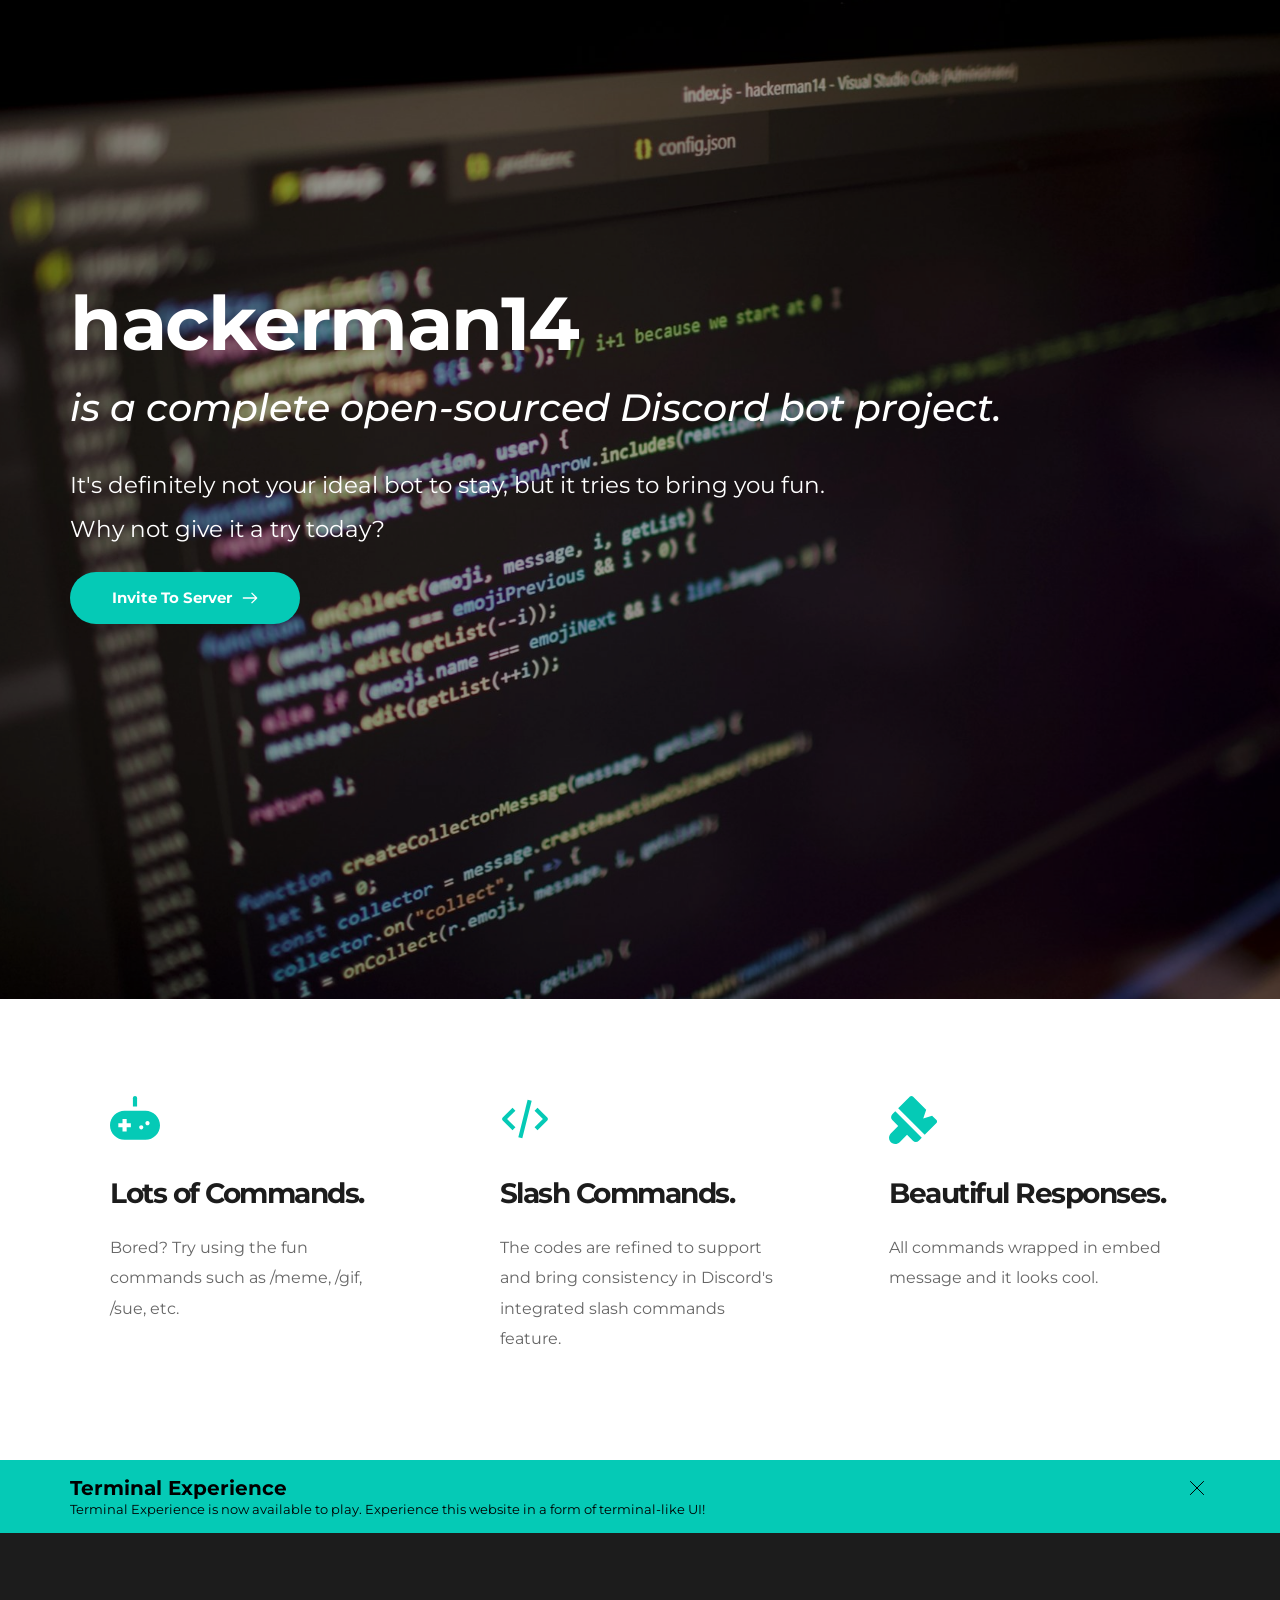
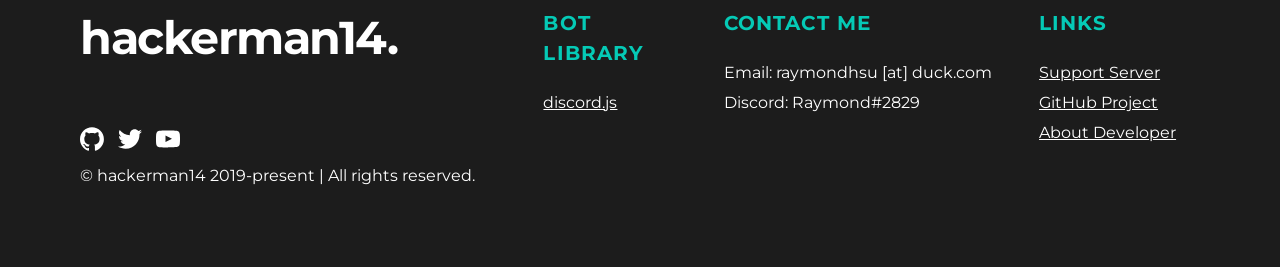
==== commit 1a3a6b19: "uh" ====
--- a/index.html
+++ b/index.html
@@ -1,1032 +1,1032 @@
-<!DOCTYPE html><html lang="en"><head><meta charset="utf-8"><link rel="apple-touch-icon-precomposed" href="https://a-cloud.b-cdn.net/media/iW=180iH=any/a333692f76204dddaf79dc03dae3fab8.png"/><link rel="apple-touch-icon-precomposed" href="https://a-cloud.b-cdn.net/media/iW=256&iH=256/a333692f76204dddaf79dc03dae3fab8.png"/><link rel="canonical" href="" /><link rel="icon" href="https://a-cloud.b-cdn.net/media/iW=32&iH=any/16ed4a641cb945224e56a2d55d83919b.png" sizes="32x32"/><link rel="icon" href="https://a-cloud.b-cdn.net/media/iW=192&iH=any/16ed4a641cb945224e56a2d55d83919b.png" sizes="192x192"/><title>hackerman14</title><meta name="description" content="&lt;p&gt;The main page of the hackerman14 DIscord Bot.&lt;/p&gt;"><meta property="og:title" content="hackerman14"><meta property="og:description" content="A Discord bot that tries to bring &quot;extra fun&quot; to your server. Anyways, hope you enjoyed it."><meta property="og:image" content="assets/img/671a1892465a5f11251a8129c8312c8c.jpg"><meta property="og:url" content=""><meta content="summary_large_image" name="twitter:card"><!-- ASSETS --><meta name="viewport" content="width=device-width, initial-scale=1"><link class="brz-link brz-link-bunny-fonts-prefetch" rel="dns-prefetch" href="//fonts.bunny.net"><link class="brz-link brz-link-bunny-fonts-preconnect" rel="preconnect" href="https://fonts.bunny.net/" crossorigin><link class="brz-link brz-link-cdn-preconnect" rel="preconnect" href="https://a-cloud.b-cdn.net" crossorigin><link href="https://fonts.bunny.net/css?family=Montserrat:100,100italic,200,200italic,300,300italic,regular,italic,500,500italic,600,600italic,700,700italic,800,800italic,900,900italic|Overpass:100,100italic,200,200italic,300,300italic,regular,italic,600,600italic,700,700italic,800,800italic,900,900italic|Lato:100,100italic,300,300italic,regular,italic,700,700italic,900,900italic&subset=arabic,bengali,cyrillic,cyrillic-ext,devanagari,greek,greek-ext,gujarati,hebrew,khmer,korean,latin-ext,tamil,telugu,thai,vietnamese&display=swap" class="brz-link brz-link-google" type="text/css" rel="stylesheet"/><link href="assets/1ad2d02e6e49c3e337edef03682c2b88.css" class="brz-link brz-link-preview-lib" data-group="group-3" rel="stylesheet"/><link href="assets/35d6650b6ec258b67fa8c6d0cf5dc9b8.css" class="brz-link brz-link-preview-lib-pro" data-group="group-2" rel="stylesheet"/><link href="assets/b6103ce793bf43353d41b09c14d40a65.css" class="brz-link brz-link-preview-pro" rel="stylesheet"/><style class="brz-style"></style><style class="brz-style">@media (min-width:991px) {.brz .brz-css-aqpfd {display: block;}}
-@media (max-width:991px) and (min-width:768px) {.brz .brz-css-aqpfd {display: block;}}
-@media (max-width:767px) {.brz .brz-css-aqpfd {display: block;}}
-.brz .brz-css-dpziv {padding: 75px 0px 75px 0px;margin: 0;}
-.brz .brz-css-dpziv > .brz-bg {border: 0px solid rgba(102,115,141,0);border-radius: 0px;}
-.brz .brz-css-dpziv > .brz-bg:after {box-shadow: none;}
-.brz .brz-css-dpziv > .brz-bg > .brz-bg-image {background-image: none;}
-.brz .brz-css-dpziv > .brz-bg > .brz-bg-image:after {content: "";background-image: none;}
-.brz .brz-css-dpziv > .brz-bg > .brz-bg-color {background-color: rgba(0,0,0,0);background-image: none;}
-.brz .brz-css-dpziv > .brz-bg > .brz-bg-shape__top {background-size: 100% 100px;height: 100px;transform: rotateX(0deg) rotateY(0deg);z-index: auto;}
-.brz .brz-css-dpziv > .brz-bg > .brz-bg-shape__top::after {background-image: none;-webkit-mask-image: none;background-size: 100% 100px;height: 100px;}
-.brz .brz-css-dpziv > .brz-bg > .brz-bg-shape__bottom {background-size: 100% 100px;height: 100px;transform: rotateX(-180deg) rotateY(-180deg);z-index: auto;}
-.brz .brz-css-dpziv > .brz-bg > .brz-bg-shape__bottom::after {background-image: none;-webkit-mask-image: none;background-size: 100% 100px;height: 100px;}
-@media (max-width:991px) and (min-width:768px) {.brz .brz-css-dpziv {padding: 50px 15px 50px 15px;margin: 0;}
-	.brz .brz-css-dpziv > .brz-bg {border: 0px solid rgba(102,115,141,0);border-radius: 0px;}
-	.brz .brz-css-dpziv > .brz-bg:after {box-shadow: none;}
-	.brz .brz-css-dpziv > .brz-bg > .brz-bg-image {background-image: none;}
-	.brz .brz-css-dpziv > .brz-bg > .brz-bg-image:after {content: "";background-image: none;}
-	.brz .brz-css-dpziv > .brz-bg > .brz-bg-color {background-color: rgba(0,0,0,0);background-image: none;}
-	.brz .brz-css-dpziv > .brz-bg > .brz-bg-shape__top {background-size: 100% 100px;height: 100px;transform: rotateX(0deg) rotateY(0deg);z-index: auto;}
-	.brz .brz-css-dpziv > .brz-bg > .brz-bg-shape__top::after {background-image: none;-webkit-mask-image: none;background-size: 100% 100px;height: 100px;}
-	.brz .brz-css-dpziv > .brz-bg > .brz-bg-shape__bottom {background-size: 100% 100px;height: 100px;transform: rotateX(-180deg) rotateY(-180deg);z-index: auto;}
-	.brz .brz-css-dpziv > .brz-bg > .brz-bg-shape__bottom::after {background-image: none;-webkit-mask-image: none;background-size: 100% 100px;height: 100px;}}
-@media (max-width:767px) {.brz .brz-css-dpziv {padding: 25px 15px 25px 15px;margin: 0;}
-	.brz .brz-css-dpziv > .brz-bg {border: 0px solid rgba(102,115,141,0);border-radius: 0px;}
-	.brz .brz-css-dpziv > .brz-bg:after {box-shadow: none;}
-	.brz .brz-css-dpziv > .brz-bg > .brz-bg-image {background-image: none;}
-	.brz .brz-css-dpziv > .brz-bg > .brz-bg-image:after {content: "";background-image: none;}
-	.brz .brz-css-dpziv > .brz-bg > .brz-bg-color {background-color: rgba(0,0,0,0);background-image: none;}
-	.brz .brz-css-dpziv > .brz-bg > .brz-bg-shape__top {background-size: 100% 100px;height: 100px;transform: rotateX(0deg) rotateY(0deg);z-index: auto;}
-	.brz .brz-css-dpziv > .brz-bg > .brz-bg-shape__top::after {background-image: none;-webkit-mask-image: none;background-size: 100% 100px;height: 100px;}
-	.brz .brz-css-dpziv > .brz-bg > .brz-bg-shape__bottom {background-size: 100% 100px;height: 100px;transform: rotateX(-180deg) rotateY(-180deg);z-index: auto;}
-	.brz .brz-css-dpziv > .brz-bg > .brz-bg-shape__bottom::after {background-image: none;-webkit-mask-image: none;background-size: 100% 100px;height: 100px;}}
-.brz .brz-css-lacqe {border: 0px solid transparent;}
-@media (min-width:991px) {.brz .brz-css-lacqe {max-width: calc(1 * var(--brz-section-container-max-width,1170px));}}
-@media (max-width:991px) and (min-width:768px) {.brz .brz-css-lacqe {border: 0px solid transparent;}}
-@media (max-width:991px) and (min-width:768px) {.brz .brz-css-lacqe {max-width: 100%;}}
-@media (max-width:767px) {.brz .brz-css-lacqe {border: 0px solid transparent;}}
-@media (max-width:767px) {.brz .brz-css-lacqe {max-width: 100%;}}
-.brz .brz-css-omaho {margin: 0;z-index: auto;align-items: flex-start;}
-.brz .brz-css-omaho > .brz-bg {border: 0px solid rgba(102,115,141,0);border-radius: 0px;box-shadow: none;max-width: 100%;mix-blend-mode: normal;}
-.brz .brz-css-omaho > .brz-bg > .brz-bg-image {background-image: none;display: block;}
-.brz .brz-css-omaho > .brz-bg > .brz-bg-image:after {content: "";background-image: none;}
-.brz .brz-css-omaho > .brz-bg > .brz-bg-color {background-color: rgba(0,0,0,0);background-image: none;}
-.brz .brz-css-omaho > .brz-bg > .brz-bg-map {display: none;}
-.brz .brz-css-omaho > .brz-bg > .brz-bg-video {display: none;}
-.brz .brz-css-omaho > .brz-row {border: 0px solid transparent;}
-@media (min-width:991px) {.brz .brz-css-omaho {min-height: auto;display: flex;}
-	.brz .brz-css-omaho > .brz-bg {transition-duration: .5s;transition-property: filter,box-shadow,background,border-radius,border-color;}
-	.brz .brz-css-omaho > .brz-bg > .brz-bg-image {transition-duration: .5s;transition-property: filter,box-shadow,background,border-radius,border-color;}
-	.brz .brz-css-omaho > .brz-bg > .brz-bg-color {transition-duration: .5s;transition-property: filter,box-shadow,background,border-radius,border-color;}
-	.brz .brz-css-omaho > .brz-bg > .brz-bg-video {transition-duration: .5s;transition-property: filter,box-shadow,background,border-radius,border-color;}
-	.brz .brz-css-omaho > .brz-row {transition-duration: .5s;transition-property: filter,box-shadow,background,border-radius,border-color;}}
-@media (max-width:991px) and (min-width:768px) {.brz .brz-css-omaho {margin: 0;z-index: auto;align-items: flex-start;}
-	.brz .brz-css-omaho > .brz-bg {border: 0px solid rgba(102,115,141,0);border-radius: 0px;box-shadow: none;max-width: 100%;mix-blend-mode: normal;}
-	.brz .brz-css-omaho > .brz-bg > .brz-bg-image {background-image: none;display: block;}
-	.brz .brz-css-omaho > .brz-bg > .brz-bg-image:after {content: "";background-image: none;}
-	.brz .brz-css-omaho > .brz-bg > .brz-bg-color {background-color: rgba(0,0,0,0);background-image: none;}
-	.brz .brz-css-omaho > .brz-bg > .brz-bg-map {display: none;}
-	.brz .brz-css-omaho > .brz-bg > .brz-bg-video {display: none;}
-	.brz .brz-css-omaho > .brz-row {border: 0px solid transparent;}}
-@media (max-width:991px) and (min-width:768px) {.brz .brz-css-omaho {min-height: auto;display: flex;}
-	.brz .brz-css-omaho > .brz-bg {transition-duration: .5s;transition-property: filter,box-shadow,background,border-radius,border-color;}
-	.brz .brz-css-omaho > .brz-bg > .brz-bg-image {transition-duration: .5s;transition-property: filter,box-shadow,background,border-radius,border-color;}
-	.brz .brz-css-omaho > .brz-bg > .brz-bg-color {transition-duration: .5s;transition-property: filter,box-shadow,background,border-radius,border-color;}
-	.brz .brz-css-omaho > .brz-bg > .brz-bg-video {transition-duration: .5s;transition-property: filter,box-shadow,background,border-radius,border-color;}
-	.brz .brz-css-omaho > .brz-row {flex-direction: row;flex-wrap: wrap;justify-content: flex-start;transition-duration: .5s;transition-property: filter,box-shadow,background,border-radius,border-color;}}
-@media (max-width:767px) {.brz .brz-css-omaho {margin: 0;z-index: auto;align-items: flex-start;}
-	.brz .brz-css-omaho > .brz-bg {border: 0px solid rgba(102,115,141,0);border-radius: 0px;box-shadow: none;max-width: 100%;mix-blend-mode: normal;}
-	.brz .brz-css-omaho > .brz-bg > .brz-bg-image {background-image: none;display: block;}
-	.brz .brz-css-omaho > .brz-bg > .brz-bg-image:after {content: "";background-image: none;}
-	.brz .brz-css-omaho > .brz-bg > .brz-bg-color {background-color: rgba(0,0,0,0);background-image: none;}
-	.brz .brz-css-omaho > .brz-bg > .brz-bg-map {display: none;}
-	.brz .brz-css-omaho > .brz-bg > .brz-bg-video {display: none;}
-	.brz .brz-css-omaho > .brz-row {border: 0px solid transparent;}}
-@media (max-width:767px) {.brz .brz-css-omaho {min-height: auto;display: flex;}
-	.brz .brz-css-omaho > .brz-bg {transition-duration: .5s;transition-property: filter,box-shadow,background,border-radius,border-color;}
-	.brz .brz-css-omaho > .brz-bg > .brz-bg-image {transition-duration: .5s;transition-property: filter,box-shadow,background,border-radius,border-color;}
-	.brz .brz-css-omaho > .brz-bg > .brz-bg-color {transition-duration: .5s;transition-property: filter,box-shadow,background,border-radius,border-color;}
-	.brz .brz-css-omaho > .brz-bg > .brz-bg-video {transition-duration: .5s;transition-property: filter,box-shadow,background,border-radius,border-color;}
-	.brz .brz-css-omaho > .brz-row {flex-direction: row;flex-wrap: wrap;justify-content: flex-start;transition-duration: .5s;transition-property: filter,box-shadow,background,border-radius,border-color;}}
-.brz .brz-css-eobfg {padding: 10px;max-width: 100%;}
-@media (max-width:991px) and (min-width:768px) {.brz .brz-css-eobfg {padding: 0;max-width: 100%;}}
-@media (max-width:767px) {.brz .brz-css-eobfg {padding: 0;max-width: 100%;}}
-.brz .brz-css-lesay {z-index: auto;flex: 1 1 50%;max-width: 50%;justify-content: flex-start;}
-.brz .brz-css-lesay > .brz-bg {border: 0px solid rgba(102,115,141,0);border-radius: 0px;box-shadow: none;margin: 0;mix-blend-mode: normal;}
-.brz .brz-css-lesay > .brz-bg > .brz-bg-image {background-image: none;display: block;}
-.brz .brz-css-lesay > .brz-bg > .brz-bg-image:after {content: "";background-image: none;}
-.brz .brz-css-lesay > .brz-bg > .brz-bg-color {background-color: rgba(0,0,0,0);background-image: none;}
-.brz .brz-css-lesay > .brz-bg > .brz-bg-map {display: none;}
-.brz .brz-css-lesay > .brz-bg > .brz-bg-video {display: none;}
-@media (min-width:991px) {.brz .brz-css-lesay > .brz-bg {transition-duration: .5s;transition-property: filter,box-shadow,background,border-radius,border-color;}
-	.brz .brz-css-lesay > .brz-bg > .brz-bg-image {transition-duration: .5s;transition-property: filter,box-shadow,background,border-radius,border-color;}
-	.brz .brz-css-lesay > .brz-bg > .brz-bg-color {transition-duration: .5s;transition-property: filter,box-shadow,background,border-radius,border-color;}}
-@media (max-width:991px) and (min-width:768px) {.brz .brz-css-lesay {z-index: auto;flex: 1 1 50%;max-width: 50%;justify-content: flex-start;}
-	.brz .brz-css-lesay > .brz-bg {border: 0px solid rgba(102,115,141,0);border-radius: 0px;box-shadow: none;margin: 0;mix-blend-mode: normal;}
-	.brz .brz-css-lesay > .brz-bg > .brz-bg-image {background-image: none;display: block;}
-	.brz .brz-css-lesay > .brz-bg > .brz-bg-image:after {content: "";background-image: none;}
-	.brz .brz-css-lesay > .brz-bg > .brz-bg-color {background-color: rgba(0,0,0,0);background-image: none;}
-	.brz .brz-css-lesay > .brz-bg > .brz-bg-map {display: none;}
-	.brz .brz-css-lesay > .brz-bg > .brz-bg-video {display: none;}}
-@media (max-width:991px) and (min-width:768px) {.brz .brz-css-lesay > .brz-bg {transition-duration: .5s;transition-property: filter,box-shadow,background,border-radius,border-color;}
-	.brz .brz-css-lesay > .brz-bg > .brz-bg-image {transition-duration: .5s;transition-property: filter,box-shadow,background,border-radius,border-color;}
-	.brz .brz-css-lesay > .brz-bg > .brz-bg-color {transition-duration: .5s;transition-property: filter,box-shadow,background,border-radius,border-color;}}
-@media (max-width:767px) {.brz .brz-css-lesay {z-index: auto;flex: 1 1 100%;max-width: 100%;justify-content: flex-start;}
-	.brz .brz-css-lesay > .brz-bg {border: 0px solid rgba(102,115,141,0);border-radius: 0px;box-shadow: none;margin: 10px 0px 10px 0px;mix-blend-mode: normal;}
-	.brz .brz-css-lesay > .brz-bg > .brz-bg-image {background-image: none;display: block;}
-	.brz .brz-css-lesay > .brz-bg > .brz-bg-image:after {content: "";background-image: none;}
-	.brz .brz-css-lesay > .brz-bg > .brz-bg-color {background-color: rgba(0,0,0,0);background-image: none;}
-	.brz .brz-css-lesay > .brz-bg > .brz-bg-map {display: none;}
-	.brz .brz-css-lesay > .brz-bg > .brz-bg-video {display: none;}}
-@media (max-width:767px) {.brz .brz-css-lesay > .brz-bg {transition-duration: .5s;transition-property: filter,box-shadow,background,border-radius,border-color;}
-	.brz .brz-css-lesay > .brz-bg > .brz-bg-image {transition-duration: .5s;transition-property: filter,box-shadow,background,border-radius,border-color;}
-	.brz .brz-css-lesay > .brz-bg > .brz-bg-color {transition-duration: .5s;transition-property: filter,box-shadow,background,border-radius,border-color;}}
-.brz .brz-css-hbetu {z-index: auto;margin: 0;border: 0px solid transparent;padding: 5px 15px 5px 15px;min-height: auto;}
-@media (min-width:991px) {.brz .brz-css-hbetu {display: flex;transition-duration: .5s;transition-property: filter,box-shadow,background,border-radius,border-color;}}
-@media (max-width:991px) and (min-width:768px) {.brz .brz-css-hbetu {z-index: auto;margin: 0;border: 0px solid transparent;padding: 5px 15px 5px 15px;min-height: auto;}}
-@media (max-width:991px) and (min-width:768px) {.brz .brz-css-hbetu {display: flex;transition-duration: .5s;transition-property: filter,box-shadow,background,border-radius,border-color;}}
-@media (max-width:767px) {.brz .brz-css-hbetu {z-index: auto;margin: 10px 0px 10px 0px;border: 0px solid transparent;padding: 0;min-height: auto;}}
-@media (max-width:767px) {.brz .brz-css-hbetu {display: flex;transition-duration: .5s;transition-property: filter,box-shadow,background,border-radius,border-color;}}
-.brz .brz-css-syxdd {padding: 0;margin: 10px 0px 10px 0px;justify-content: center;position: relative;}
-@media (min-width:991px) {.brz .brz-css-syxdd {display: flex;z-index: auto;position: relative;}}
-@media (max-width:991px) and (min-width:768px) {.brz .brz-css-syxdd {padding: 0;margin: 10px 0px 10px 0px;justify-content: center;position: relative;}}
-@media (max-width:991px) and (min-width:768px) {.brz .brz-css-syxdd {display: flex;z-index: auto;position: relative;}}
-@media (max-width:767px) {.brz .brz-css-syxdd {padding: 0;margin: 10px 0px 10px 0px;justify-content: center;position: relative;}}
-@media (max-width:767px) {.brz .brz-css-syxdd {display: flex;z-index: auto;position: relative;}}
-.brz .brz-css-ptoqh {height: 50px;}
-@media (max-width:991px) and (min-width:768px) {.brz .brz-css-ptoqh {height: 50px;}}
-@media (max-width:767px) {.brz .brz-css-ptoqh {height: 50px;}}
-.brz .brz-css-wzjhe {z-index: auto;position: relative;margin: 10px 0px 10px 0px;}
-@media (min-width:991px) {.brz .brz-css-wzjhe {display: flex;position: relative;}}
-@media (max-width:991px) and (min-width:768px) {.brz .brz-css-wzjhe {z-index: auto;position: relative;margin: 10px 0px 10px 0px;}}
-@media (max-width:991px) and (min-width:768px) {.brz .brz-css-wzjhe {display: flex;position: relative;}}
-@media (max-width:767px) {.brz .brz-css-wzjhe {z-index: auto;position: relative;margin: 10px 0px 10px 0px;}}
-@media (max-width:767px) {.brz .brz-css-wzjhe {display: flex;position: relative;}}
-.brz .brz-css-dvkho {justify-content: center;padding: 0;margin: 0px -5px -20px -5px;}
-@media (max-width:991px) and (min-width:768px) {.brz .brz-css-dvkho {justify-content: center;padding: 0;margin: 0px -5px -20px -5px;}}
-@media (max-width:767px) {.brz .brz-css-dvkho {justify-content: center;padding: 0;margin: 0px -5px -20px -5px;}}
-.brz .brz-css-dhbho {padding: 0px 5px 20px 5px;}
-@media (max-width:991px) and (min-width:768px) {.brz .brz-css-dhbho {padding: 0px 5px 20px 5px;}}
-@media (max-width:767px) {.brz .brz-css-dhbho {padding: 0px 5px 20px 5px;}}
-.brz .brz-css-uilcj.brz-btn {display: flex;align-items: center;justify-content: center;font-family: var(--brz-buttonfontfamily);font-weight: var(--brz-buttonfontweight);font-size: var(--brz-buttonfontsize);line-height: var(--brz-buttonlineheight);letter-spacing: var(--brz-buttonletterspacing);color: rgba(var(--brz-global-color8),1);border: 2px solid rgba(var(--brz-global-color3),0);border-radius: 2px;background-color: rgba(var(--brz-global-color3),1);background-image: none;box-shadow: none;padding: 14px 42px 14px 42px;flex-flow: row-reverse nowrap;}
-.brz .brz-css-uilcj.brz-btn.brz-btn-submit {color: rgba(var(--brz-global-color8),1);background-color: rgba(var(--brz-global-color3),1);}
-.brz .brz-css-uilcj .brz-btn--story-container {border: 2px solid rgba(var(--brz-global-color3),0);flex-flow: row-reverse nowrap;border-radius: 2px;}
-@media (min-width:991px) {.brz .brz-css-uilcj.brz-btn {transition-duration: .5s;transition-property: filter,color,background,border-color,box-shadow;}
-	.brz .brz-css-uilcj.brz-btn.brz-btn-submit {transition-duration: .5s;transition-property: filter,color,background,border-color,box-shadow;}
-	.brz .brz-css-uilcj .brz-btn--story-container {transition-duration: .5s;transition-property: filter,color,background,border-color,box-shadow;}}
-@media (min-width:991px) {.brz .brz-css-uilcj.brz-btn:hover {background-color: rgba(var(--brz-global-color3),.8);}
-	.brz .brz-css-uilcj.brz-btn.brz-btn-submit:hover {background-color: rgba(var(--brz-global-color3),.8);}}
-@media (max-width:991px) and (min-width:768px) {.brz .brz-css-uilcj.brz-btn {display: flex;align-items: center;justify-content: center;font-family: var(--brz-buttonfontfamily);font-weight: var(--brz-buttontabletfontweight);font-size: var(--brz-buttontabletfontsize);line-height: var(--brz-buttontabletlineheight);letter-spacing: var(--brz-buttontabletletterspacing);color: rgba(var(--brz-global-color8),1);border: 2px solid rgba(var(--brz-global-color3),0);border-radius: 2px;background-color: rgba(var(--brz-global-color3),1);background-image: none;box-shadow: none;padding: 11px 26px 11px 26px;flex-flow: row-reverse nowrap;}
-	.brz .brz-css-uilcj.brz-btn.brz-btn-submit {color: rgba(var(--brz-global-color8),1);background-color: rgba(var(--brz-global-color3),1);}
-	.brz .brz-css-uilcj .brz-btn--story-container {border: 2px solid rgba(var(--brz-global-color3),0);flex-flow: row-reverse nowrap;border-radius: 2px;}}
-@media (max-width:991px) and (min-width:768px) {.brz .brz-css-uilcj.brz-btn {transition-duration: .5s;transition-property: filter,color,background,border-color,box-shadow;}
-	.brz .brz-css-uilcj.brz-btn.brz-btn-submit {transition-duration: .5s;transition-property: filter,color,background,border-color,box-shadow;}
-	.brz .brz-css-uilcj .brz-btn--story-container {transition-duration: .5s;transition-property: filter,color,background,border-color,box-shadow;}}
-@media (max-width:767px) {.brz .brz-css-uilcj.brz-btn {display: flex;align-items: center;justify-content: center;font-family: var(--brz-buttonfontfamily);font-weight: var(--brz-buttonmobilefontweight);font-size: var(--brz-buttonmobilefontsize);line-height: var(--brz-buttonmobilelineheight);letter-spacing: var(--brz-buttonmobileletterspacing);color: rgba(var(--brz-global-color8),1);border: 2px solid rgba(var(--brz-global-color3),0);border-radius: 2px;background-color: rgba(var(--brz-global-color3),1);background-image: none;box-shadow: none;padding: 11px 26px 11px 26px;flex-flow: row-reverse nowrap;}
-	.brz .brz-css-uilcj.brz-btn.brz-btn-submit {color: rgba(var(--brz-global-color8),1);background-color: rgba(var(--brz-global-color3),1);}
-	.brz .brz-css-uilcj .brz-btn--story-container {border: 2px solid rgba(var(--brz-global-color3),0);flex-flow: row-reverse nowrap;border-radius: 2px;}}
-@media (max-width:767px) {.brz .brz-css-uilcj.brz-btn {transition-duration: .5s;transition-property: filter,color,background,border-color,box-shadow;}
-	.brz .brz-css-uilcj.brz-btn.brz-btn-submit {transition-duration: .5s;transition-property: filter,color,background,border-color,box-shadow;}
-	.brz .brz-css-uilcj .brz-btn--story-container {transition-duration: .5s;transition-property: filter,color,background,border-color,box-shadow;}}
-@media (min-width:991px) {.brz .brz-css-pfjuy .brz-mm-menu__icon {display: none;font-size: 18px;color: rgba(51,51,51,1);transition-duration: .5s;transition-property: filter,color,background,border-color,box-shadow;}
-	.brz .brz-css-pfjuy .brz-menu {display: flex;}}
-@media (max-width:991px) and (min-width:768px) {.brz .brz-css-pfjuy .brz-mm-menu__icon {display: flex;font-size: 18px;color: rgba(51,51,51,1);transition-duration: .5s;transition-property: filter,color,background,border-color,box-shadow;}
-	.brz .brz-css-pfjuy .brz-menu {display: none;}}
-@media (max-width:767px) {.brz .brz-css-pfjuy .brz-mm-menu__icon {display: flex;font-size: 18px;color: rgba(51,51,51,1);transition-duration: .5s;transition-property: filter,color,background,border-color,box-shadow;}
-	.brz .brz-css-pfjuy .brz-menu {display: none;}}
-.brz .brz-css-chkhy .brz-menu__ul {font-family: var(--brz-buttonfontfamily);color: rgba(0,0,0,1);}
-.brz .brz-css-chkhy .brz-menu__ul:not(.brz-mm-listview) {display: flex;flex-wrap: wrap;justify-content: inherit;align-items: center;max-width: none;margin: 0px -5px 0px -5px;}
-.brz .brz-css-chkhy .brz-menu__ul > .brz-menu__item > .brz-a {flex-flow: row nowrap;}
-.brz .brz-css-chkhy .brz-menu__ul > .brz-menu__item > .brz-a {color: rgba(0,0,0,1);background-color: rgba(255,255,255,0);padding: 0px 5px 0px 5px;}
-.brz .brz-css-chkhy .brz-menu__ul > .brz-menu__item.brz-menu__item--opened > .brz-a {color: rgba(0,0,0,1);background-color: rgba(255,255,255,0);}
-.brz .brz-css-chkhy .brz-menu__ul > .brz-menu__item.brz-menu__item--opened {color: rgba(0,0,0,1);background-color: transparent;border: 0px solid rgba(85,85,85,1);}
-.brz .brz-css-chkhy .brz-menu__ul > .brz-menu__item.brz-menu__item--current:not(.brz-menu__item.brz-menu__item--current:active) {color: rgba(0,0,0,1);background-color: rgba(255,255,255,0);border: 0px solid rgba(85,85,85,1);}
-.brz .brz-css-chkhy .brz-menu__ul > .brz-menu__item.brz-menu__item--current > .brz-a:not(.brz-a:active) {color: rgba(0,0,0,1);background-color: rgba(255,255,255,0);}
-.brz .brz-css-chkhy .brz-menu__item__icon {margin: 0 15px 0 0;}
-.brz .brz-css-chkhy .brz-menu__ul > .brz-menu__item {color: rgba(0,0,0,1);background-color: transparent;border: 0px solid rgba(85,85,85,1);border-radius: 0px;}
-.brz .brz-css-chkhy .brz-menu__ul > .brz-menu__item > a {border-radius: 0px;}
-.brz .brz-css-chkhy .brz-mm-menu__item {font-family: var(--brz-buttonfontfamily);color: rgba(255,255,255,1);border-color: rgba(85,85,85,1);}
-.brz nav.brz-mm-menu.brz-css-chkhy {background-color: rgba(51,51,51,.8);}
-.brz .brz-css-chkhy.brz-mm-menu .brz-mm-menu__item .brz-mm-listitem__text {padding: 10px 20px 10px 20px;flex-flow: row nowrap;}
-.brz .brz-css-chkhy .brz-mm-menu__item:hover > .brz-mm-listitem__text {color: rgba(255,255,255,1);}
-.brz .brz-css-chkhy .brz-mm-navbar {color: rgba(255,255,255,1);}
-.brz .brz-css-chkhy .brz-mm-menu__item.brz-mm-listitem_opened {color: rgba(255,255,255,1);}
-.brz .brz-css-chkhy.brz-mm-menu.brz-mm-menu_theme-dark .brz-mm-panels, .brz .brz-css-chkhy .brz-mm-panels > .brz-mm-panel:before {background-image: none;background-color: rgba(51,51,51,.8);}
-.brz .brz-css-chkhy.brz-mm-menu.brz-mm-menu_theme-dark .brz-mm-panels, .brz .brz-css-chkhy .brz-mm-panels > .brz-mm-panel {background-color: rgba(51,51,51,.8);}
-.brz .brz-css-chkhy .brz-mm-panels > .brz-mm-panel {background-image: none;}
-.brz .brz-css-chkhy.brz-mm-menu.brz-mm-menu_theme-dark .brz-mm-navbar.brz-mm-listitem .brz-mm-listitem_opened > .brz-mm-listitem__text:after {border-color: rgba(85,85,85,1);}
-.brz .brz-css-chkhy .brz-mm-listitem {border-color: rgba(85,85,85,1);}
-.brz .brz-css-chkhy .brz-mm-menu__item.brz-mm-menu__item--current:not(.brz-mm-menu__item.brz-mm-menu__item--current:active) {color: rgba(255,255,255,1);}
-.brz .brz-css-chkhy .brz-mm-menu__item.brz-mm-menu__item--current:not(brz-mm-menu__item.brz-mm-menu__item--current:active):hover > .brz-mm-listitem__text {color: rgba(255,255,255,1);}
-.brz .brz-css-chkhy .brz-menu__sub-menu {font-family: var(--brz-buttonfontfamily);color: rgba(255,255,255,1);background-color: rgba(51,51,51,1);box-shadow: none;border-radius: 0px;}
-.brz .brz-css-chkhy .brz-menu__sub-menu .brz-a {flex-flow: row nowrap;}
-.brz .brz-css-chkhy .brz-menu__sub-menu .brz-a:hover {color: rgba(255,255,255,1);}
-.brz .brz-css-chkhy .brz-menu__sub-item__icon {margin: 0 15px 0 0;font-size: 12px;}
-.brz .brz-css-chkhy .brz-menu__dropdown > .brz-menu__item.brz-menu__item--current > .brz-a {color: rgba(255,255,255,1);}
-.brz .brz-css-chkhy .brz-menu__dropdown > .brz-menu__item.brz-menu__item--current {background-color: rgba(51,51,51,1);}
-.brz .brz-css-chkhy .brz-menu__dropdown > .brz-menu__item.brz-menu__item--current:hover {background-color: rgba(51,51,51,1);}
-.brz .brz-css-chkhy .brz-menu__item--current .brz-menu__sub-menu {box-shadow: none;}
-.brz .brz-css-chkhy .brz-menu__item-dropdown .brz-menu__item {background-color: rgba(51,51,51,1);color: rgba(255,255,255,1);}
-.brz .brz-css-chkhy .brz-menu__dropdown .brz-menu__item-dropdown .brz-a:hover:after {border-color: rgba(255,255,255,1);}
-.brz .brz-css-chkhy .brz-menu__dropdown > .brz-menu__item {border-bottom: 1px solid rgba(85,85,85,1);}
-@media (min-width:991px) {.brz .brz-css-chkhy .brz-menu__ul {font-size: var(--brz-buttonfontsize);font-weight: var(--brz-buttonfontweight);line-height: var(--brz-buttonlineheight);letter-spacing: var(--brz-buttonletterspacing);transition-duration: .5s;transition-property: filter,color,background,border-color,box-shadow;}
-	.brz .brz-css-chkhy .brz-menu__ul > .brz-menu__item > .brz-a {transition-duration: .5s;transition-property: filter,color,background,border-color,box-shadow;}
-	.brz .brz-css-chkhy .brz-menu__ul > .brz-menu__item.brz-menu__item--opened > .brz-a {transition-duration: .5s;transition-property: filter,color,background,border-color,box-shadow;}
-	.brz .brz-css-chkhy .brz-menu__ul > .brz-menu__item.brz-menu__item--opened {transition-duration: .5s;transition-property: filter,color,background,border-color,box-shadow;}
-	.brz .brz-css-chkhy .brz-menu__ul > .brz-menu__item.brz-menu__item--current:not(.brz-menu__item.brz-menu__item--current:active) {transition-duration: .5s;transition-property: filter,color,background,border-color,box-shadow;}
-	.brz .brz-css-chkhy .brz-menu__ul > .brz-menu__item.brz-menu__item--current > .brz-a:not(.brz-a:active) {transition-duration: .5s;transition-property: filter,color,background,border-color,box-shadow;}
-	.brz .brz-css-chkhy .brz-menu__item__icon {font-size: 12px;}
-	.brz .brz-css-chkhy .brz-menu__ul > .brz-menu__item {padding-top: 0px;padding-bottom: 0px;margin-right: 5px;margin-left: 5px;transition-duration: .5s;transition-property: filter,color,background,border-color,box-shadow;}
-	.brz .brz-css-chkhy .brz-mm-menu__item {font-size: var(--brz-buttonfontsize);font-weight: var(--brz-buttonfontweight);line-height: var(--brz-buttonlineheight);letter-spacing: var(--brz-buttonletterspacing);transition-duration: .5s;transition-property: filter,color,background,border-color,box-shadow;}
-	.brz nav.brz-mm-menu.brz-css-chkhy {transition-duration: .5s;transition-property: filter,color,background,border-color,box-shadow;}
-	.brz .brz-css-chkhy .brz-mm-menu__item:hover > .brz-mm-listitem__text {transition-duration: .5s;transition-property: filter,color,background,border-color,box-shadow;}
-	.brz .brz-css-chkhy .brz-mm-menu__item .brz-a {justify-content: flex-start;}
-	.brz .brz-css-chkhy .brz-mm-menu__item__icon {margin: 0 15px 0 0;font-size: 12px;}
-	.brz .brz-css-chkhy .brz-mm-navbar {font-family: var(--brz-buttonfontfamily);font-size: var(--brz-buttonfontsize);font-weight: var(--brz-buttonfontweight);line-height: var(--brz-buttonlineheight);letter-spacing: var(--brz-buttonletterspacing);border-color: rgba(85,85,85,1);transition-duration: .5s;transition-property: filter,color,background,border-color,box-shadow;}
-	.brz .brz-css-chkhy .brz-mm-menu__item.brz-mm-listitem_opened {transition-duration: .5s;transition-property: filter,color,background,border-color,box-shadow;}
-	.brz .brz-css-chkhy.brz-mm-menu .brz-mm-listitem_vertical .brz-mm-btn_next {height: calc(var(--brz-buttonlineheight) * var(--brz-buttonfontsize) + 10px + 10px);padding-right: 20px;}
-	.brz .brz-css-chkhy.brz-mm-menu.brz-mm-menu_theme-dark .brz-mm-panels, .brz .brz-css-chkhy .brz-mm-panels > .brz-mm-panel:before {transition-duration: .5s;transition-property: filter,color,background,border-color,box-shadow;}
-	.brz .brz-css-chkhy.brz-mm-menu.brz-mm-menu_theme-dark .brz-mm-panels, .brz .brz-css-chkhy .brz-mm-panels > .brz-mm-panel {transition-duration: .5s;transition-property: filter,color,background,border-color,box-shadow;}
-	.brz .brz-css-chkhy.brz-mm-menu.brz-mm-menu_theme-dark .brz-mm-navbar.brz-mm-listitem .brz-mm-listitem_opened > .brz-mm-listitem__text:after {transition-duration: .5s;transition-property: filter,color,background,border-color,box-shadow;}
-	.brz .brz-css-chkhy .brz-mm-listitem {transition-duration: .5s;transition-property: filter,color,background,border-color,box-shadow;}
-	.brz .brz-css-chkhy .brz-menu__sub-menu {font-size: var(--brz-buttonfontsize);font-weight: var(--brz-buttonfontweight);line-height: var(--brz-buttonlineheight);letter-spacing: var(--brz-buttonletterspacing);transition-duration: .5s;transition-property: filter,color,background,border-color,box-shadow;}
-	.brz .brz-css-chkhy .brz-menu__sub-menu .brz-a:hover {transition-duration: .5s;transition-property: filter,color,background,border-color,box-shadow;}
-	.brz .brz-css-chkhy .brz-menu__dropdown > .brz-menu__item.brz-menu__item--current > .brz-a {transition-duration: .5s;transition-property: filter,color,background,border-color,box-shadow;}
-	.brz .brz-css-chkhy .brz-menu__dropdown > .brz-menu__item.brz-menu__item--current {transition-duration: .5s;transition-property: filter,color,background,border-color,box-shadow;}
-	.brz .brz-css-chkhy .brz-menu__dropdown > .brz-menu__item.brz-menu__item--current:hover {transition-duration: .5s;transition-property: filter,color,background,border-color,box-shadow;}
-	.brz .brz-css-chkhy .brz-menu__item--current .brz-menu__sub-menu {transition-duration: .5s;transition-property: filter,color,background,border-color,box-shadow;}
-	.brz .brz-css-chkhy .brz-menu__item-dropdown .brz-menu__item {transition-duration: .5s;transition-property: filter,color,background,border-color,box-shadow;}
-	.brz .brz-css-chkhy .brz-menu__dropdown .brz-menu__item-dropdown .brz-a:hover:after {transition-duration: .5s;transition-property: filter,color,background,border-color,box-shadow;}
-	.brz .brz-css-chkhy .brz-menu__dropdown {position: absolute;top: 0;width: 305px;}
-	.brz .brz-css-chkhy [data-popper-placement='left-start'] {right: calc(100% + 5px);}
-	.brz .brz-css-chkhy [data-popper-placement='right-start'] {left: calc(100% + 5px);}
-	.brz .brz-css-chkhy > .brz-menu__ul > .brz-menu__item-dropdown > .brz-menu__dropdown {top: calc(100% + 5px);width: 300px;}
-	.brz .brz-css-chkhy > .brz-menu__ul > .brz-menu__item-dropdown > [data-popper-placement='left-start'] {right: 0;}
-	.brz .brz-css-chkhy > .brz-menu__ul > .brz-menu__item-dropdown > [data-popper-placement='right-start'] {left: 0;}
-	.brz .brz-css-chkhy .brz-mega-menu__dropdown {display: none;}}
-@media (max-width:991px) and (min-width:768px) {.brz .brz-css-chkhy .brz-menu__ul {font-family: var(--brz-buttonfontfamily);color: rgba(0,0,0,1);}
-	.brz .brz-css-chkhy .brz-menu__ul:not(.brz-mm-listview) {display: flex;flex-wrap: wrap;justify-content: inherit;align-items: center;max-width: none;margin: 0px -5px 0px -5px;}
-	.brz .brz-css-chkhy .brz-menu__ul > .brz-menu__item > .brz-a {flex-flow: row nowrap;}
-	.brz .brz-css-chkhy .brz-menu__ul > .brz-menu__item > .brz-a {color: rgba(0,0,0,1);background-color: rgba(255,255,255,0);padding: 0px 5px 0px 5px;}
-	.brz .brz-css-chkhy .brz-menu__ul > .brz-menu__item.brz-menu__item--opened > .brz-a {color: rgba(0,0,0,1);background-color: rgba(255,255,255,0);}
-	.brz .brz-css-chkhy .brz-menu__ul > .brz-menu__item.brz-menu__item--opened {color: rgba(0,0,0,1);background-color: transparent;border: 0px solid rgba(85,85,85,1);}
-	.brz .brz-css-chkhy .brz-menu__ul > .brz-menu__item.brz-menu__item--current:not(.brz-menu__item.brz-menu__item--current:active) {color: rgba(0,0,0,1);background-color: rgba(255,255,255,0);border: 0px solid rgba(85,85,85,1);}
-	.brz .brz-css-chkhy .brz-menu__ul > .brz-menu__item.brz-menu__item--current > .brz-a:not(.brz-a:active) {color: rgba(0,0,0,1);background-color: rgba(255,255,255,0);}
-	.brz .brz-css-chkhy .brz-menu__item__icon {margin: 0 15px 0 0;}
-	.brz .brz-css-chkhy .brz-menu__ul > .brz-menu__item {color: rgba(0,0,0,1);background-color: transparent;border: 0px solid rgba(85,85,85,1);border-radius: 0px;}
-	.brz .brz-css-chkhy .brz-menu__ul > .brz-menu__item > a {border-radius: 0px;}
-	.brz .brz-css-chkhy .brz-mm-menu__item {font-family: var(--brz-buttonfontfamily);color: rgba(255,255,255,1);border-color: rgba(85,85,85,1);}
-	.brz nav.brz-mm-menu.brz-css-chkhy {background-color: rgba(51,51,51,.8);}
-	.brz .brz-css-chkhy.brz-mm-menu .brz-mm-menu__item .brz-mm-listitem__text {padding: 10px 20px 10px 20px;flex-flow: row nowrap;}
-	.brz .brz-css-chkhy .brz-mm-menu__item:hover > .brz-mm-listitem__text {color: rgba(255,255,255,1);}
-	.brz .brz-css-chkhy .brz-mm-navbar {color: rgba(255,255,255,1);}
-	.brz .brz-css-chkhy .brz-mm-menu__item.brz-mm-listitem_opened {color: rgba(255,255,255,1);}
-	.brz .brz-css-chkhy.brz-mm-menu.brz-mm-menu_theme-dark .brz-mm-panels, .brz .brz-css-chkhy .brz-mm-panels > .brz-mm-panel:before {background-image: none;background-color: rgba(51,51,51,.8);}
-	.brz .brz-css-chkhy.brz-mm-menu.brz-mm-menu_theme-dark .brz-mm-panels, .brz .brz-css-chkhy .brz-mm-panels > .brz-mm-panel {background-color: rgba(51,51,51,.8);}
-	.brz .brz-css-chkhy .brz-mm-panels > .brz-mm-panel {background-image: none;}
-	.brz .brz-css-chkhy.brz-mm-menu.brz-mm-menu_theme-dark .brz-mm-navbar.brz-mm-listitem .brz-mm-listitem_opened > .brz-mm-listitem__text:after {border-color: rgba(85,85,85,1);}
-	.brz .brz-css-chkhy .brz-mm-listitem {border-color: rgba(85,85,85,1);}
-	.brz .brz-css-chkhy .brz-mm-menu__item.brz-mm-menu__item--current:not(.brz-mm-menu__item.brz-mm-menu__item--current:active) {color: rgba(255,255,255,1);}
-	.brz .brz-css-chkhy .brz-mm-menu__item.brz-mm-menu__item--current:not(brz-mm-menu__item.brz-mm-menu__item--current:active):hover > .brz-mm-listitem__text {color: rgba(255,255,255,1);}
-	.brz .brz-css-chkhy .brz-menu__sub-menu {font-family: var(--brz-buttonfontfamily);color: rgba(255,255,255,1);background-color: rgba(51,51,51,1);box-shadow: none;border-radius: 0px;}
-	.brz .brz-css-chkhy .brz-menu__sub-menu .brz-a {flex-flow: row nowrap;}
-	.brz .brz-css-chkhy .brz-menu__sub-menu .brz-a:hover {color: rgba(255,255,255,1);}
-	.brz .brz-css-chkhy .brz-menu__sub-item__icon {margin: 0 15px 0 0;font-size: 12px;}
-	.brz .brz-css-chkhy .brz-menu__dropdown > .brz-menu__item.brz-menu__item--current > .brz-a {color: rgba(255,255,255,1);}
-	.brz .brz-css-chkhy .brz-menu__dropdown > .brz-menu__item.brz-menu__item--current {background-color: rgba(51,51,51,1);}
-	.brz .brz-css-chkhy .brz-menu__dropdown > .brz-menu__item.brz-menu__item--current:hover {background-color: rgba(51,51,51,1);}
-	.brz .brz-css-chkhy .brz-menu__item--current .brz-menu__sub-menu {box-shadow: none;}
-	.brz .brz-css-chkhy .brz-menu__item-dropdown .brz-menu__item {background-color: rgba(51,51,51,1);color: rgba(255,255,255,1);}
-	.brz .brz-css-chkhy .brz-menu__dropdown .brz-menu__item-dropdown .brz-a:hover:after {border-color: rgba(255,255,255,1);}
-	.brz .brz-css-chkhy .brz-menu__dropdown > .brz-menu__item {border-bottom: 1px solid rgba(85,85,85,1);}}
-@media (max-width:991px) and (min-width:768px) {.brz .brz-css-chkhy .brz-menu__ul {font-size: var(--brz-buttontabletfontsize);font-weight: var(--brz-buttontabletfontweight);line-height: var(--brz-buttontabletlineheight);letter-spacing: var(--brz-buttontabletletterspacing);transition-duration: .5s;transition-property: filter,color,background,border-color,box-shadow;}
-	.brz .brz-css-chkhy .brz-menu__ul > .brz-menu__item > .brz-a {transition-duration: .5s;transition-property: filter,color,background,border-color,box-shadow;}
-	.brz .brz-css-chkhy .brz-menu__ul > .brz-menu__item.brz-menu__item--opened > .brz-a {transition-duration: .5s;transition-property: filter,color,background,border-color,box-shadow;}
-	.brz .brz-css-chkhy .brz-menu__ul > .brz-menu__item.brz-menu__item--opened {transition-duration: .5s;transition-property: filter,color,background,border-color,box-shadow;}
-	.brz .brz-css-chkhy .brz-menu__ul > .brz-menu__item.brz-menu__item--current:not(.brz-menu__item.brz-menu__item--current:active) {transition-duration: .5s;transition-property: filter,color,background,border-color,box-shadow;}
-	.brz .brz-css-chkhy .brz-menu__ul > .brz-menu__item.brz-menu__item--current > .brz-a:not(.brz-a:active) {transition-duration: .5s;transition-property: filter,color,background,border-color,box-shadow;}
-	.brz .brz-css-chkhy .brz-menu__item__icon {font-size: 12px;}
-	.brz .brz-css-chkhy .brz-menu__ul > .brz-menu__item {padding-top: 0px;padding-bottom: 0px;margin-right: 5px;margin-left: 5px;transition-duration: .5s;transition-property: filter,color,background,border-color,box-shadow;}
-	.brz .brz-css-chkhy .brz-mm-menu__item {font-size: var(--brz-buttontabletfontsize);font-weight: var(--brz-buttontabletfontweight);line-height: var(--brz-buttontabletlineheight);letter-spacing: var(--brz-buttontabletletterspacing);transition-duration: .5s;transition-property: filter,color,background,border-color,box-shadow;}
-	.brz nav.brz-mm-menu.brz-css-chkhy {transition-duration: .5s;transition-property: filter,color,background,border-color,box-shadow;}
-	.brz .brz-css-chkhy .brz-mm-menu__item:hover > .brz-mm-listitem__text {transition-duration: .5s;transition-property: filter,color,background,border-color,box-shadow;}
-	.brz .brz-css-chkhy .brz-mm-menu__item .brz-a {justify-content: flex-start;}
-	.brz .brz-css-chkhy .brz-mm-menu__item__icon {margin: 0 15px 0 0;font-size: 12px;}
-	.brz .brz-css-chkhy .brz-mm-navbar {font-family: var(--brz-buttonfontfamily);font-size: var(--brz-buttontabletfontsize);font-weight: var(--brz-buttontabletfontweight);line-height: var(--brz-buttontabletlineheight);letter-spacing: var(--brz-buttontabletletterspacing);border-color: rgba(85,85,85,1);transition-duration: .5s;transition-property: filter,color,background,border-color,box-shadow;}
-	.brz .brz-css-chkhy .brz-mm-menu__item.brz-mm-listitem_opened {transition-duration: .5s;transition-property: filter,color,background,border-color,box-shadow;}
-	.brz .brz-css-chkhy.brz-mm-menu .brz-mm-listitem_vertical .brz-mm-btn_next {height: calc(var(--brz-buttontabletlineheight) * var(--brz-buttontabletfontsize) + 10px + 10px);padding-right: 20px;}
-	.brz .brz-css-chkhy.brz-mm-menu.brz-mm-menu_theme-dark .brz-mm-panels, .brz .brz-css-chkhy .brz-mm-panels > .brz-mm-panel:before {transition-duration: .5s;transition-property: filter,color,background,border-color,box-shadow;}
-	.brz .brz-css-chkhy.brz-mm-menu.brz-mm-menu_theme-dark .brz-mm-panels, .brz .brz-css-chkhy .brz-mm-panels > .brz-mm-panel {transition-duration: .5s;transition-property: filter,color,background,border-color,box-shadow;}
-	.brz .brz-css-chkhy.brz-mm-menu.brz-mm-menu_theme-dark .brz-mm-navbar.brz-mm-listitem .brz-mm-listitem_opened > .brz-mm-listitem__text:after {transition-duration: .5s;transition-property: filter,color,background,border-color,box-shadow;}
-	.brz .brz-css-chkhy .brz-mm-listitem {transition-duration: .5s;transition-property: filter,color,background,border-color,box-shadow;}
-	.brz .brz-css-chkhy .brz-menu__sub-menu {font-size: var(--brz-buttontabletfontsize);font-weight: var(--brz-buttontabletfontweight);line-height: var(--brz-buttontabletlineheight);letter-spacing: var(--brz-buttontabletletterspacing);transition-duration: .5s;transition-property: filter,color,background,border-color,box-shadow;}
-	.brz .brz-css-chkhy .brz-menu__sub-menu .brz-a:hover {transition-duration: .5s;transition-property: filter,color,background,border-color,box-shadow;}
-	.brz .brz-css-chkhy .brz-menu__dropdown > .brz-menu__item.brz-menu__item--current > .brz-a {transition-duration: .5s;transition-property: filter,color,background,border-color,box-shadow;}
-	.brz .brz-css-chkhy .brz-menu__dropdown > .brz-menu__item.brz-menu__item--current {transition-duration: .5s;transition-property: filter,color,background,border-color,box-shadow;}
-	.brz .brz-css-chkhy .brz-menu__dropdown > .brz-menu__item.brz-menu__item--current:hover {transition-duration: .5s;transition-property: filter,color,background,border-color,box-shadow;}
-	.brz .brz-css-chkhy .brz-menu__item--current .brz-menu__sub-menu {transition-duration: .5s;transition-property: filter,color,background,border-color,box-shadow;}
-	.brz .brz-css-chkhy .brz-menu__item-dropdown .brz-menu__item {transition-duration: .5s;transition-property: filter,color,background,border-color,box-shadow;}
-	.brz .brz-css-chkhy .brz-menu__dropdown .brz-menu__item-dropdown .brz-a:hover:after {transition-duration: .5s;transition-property: filter,color,background,border-color,box-shadow;}
-	.brz .brz-css-chkhy .brz-menu__dropdown {position: absolute;top: 0;width: 305px;}
-	.brz .brz-css-chkhy > .brz-menu__ul > .brz-menu__item-dropdown > .brz-menu__dropdown {top: calc(100% + 5px);width: 300px;}
-	.brz .brz-css-chkhy > .brz-menu__ul > .brz-menu__item-dropdown > [data-popper-placement='left-start'] {right: 0;}
-	.brz .brz-css-chkhy > .brz-menu__ul > .brz-menu__item-dropdown > [data-popper-placement='right-start'] {left: 0;}
-	.brz .brz-css-chkhy .brz-menu__dropdown .brz-menu__item-dropdown > .brz-a:after {border-right-style: solid;border-left-style: none;}
-	.brz .brz-css-chkhy .brz-menu__dropdown .brz-menu__item-dropdown .brz-menu__dropdown {position: relative;top: auto;left: auto;transform: translate(0,0);height: 0;overflow: hidden;}
-	.brz .brz-css-chkhy .brz-menu__dropdown .brz-menu__item--opened > .brz-menu__dropdown {height: auto;width: 100%;left: auto;right: auto;}
-	.brz .brz-css-chkhy.brz-menu__preview .brz-menu__dropdown .brz-menu__item:hover > .brz-menu__sub-menu {height: auto;width: 100%;left: auto;right: auto;}
-	.brz .brz-css-chkhy .brz-mega-menu__dropdown {display: none;}}
-@media (max-width:767px) {.brz .brz-css-chkhy .brz-menu__ul {font-family: var(--brz-buttonfontfamily);color: rgba(0,0,0,1);}
-	.brz .brz-css-chkhy .brz-menu__ul:not(.brz-mm-listview) {display: flex;flex-wrap: wrap;justify-content: inherit;align-items: center;max-width: none;margin: 0px -5px 0px -5px;}
-	.brz .brz-css-chkhy .brz-menu__ul > .brz-menu__item > .brz-a {flex-flow: row nowrap;}
-	.brz .brz-css-chkhy .brz-menu__ul > .brz-menu__item > .brz-a {color: rgba(0,0,0,1);background-color: rgba(255,255,255,0);padding: 0px 5px 0px 5px;}
-	.brz .brz-css-chkhy .brz-menu__ul > .brz-menu__item.brz-menu__item--opened > .brz-a {color: rgba(0,0,0,1);background-color: rgba(255,255,255,0);}
-	.brz .brz-css-chkhy .brz-menu__ul > .brz-menu__item.brz-menu__item--opened {color: rgba(0,0,0,1);background-color: transparent;border: 0px solid rgba(85,85,85,1);}
-	.brz .brz-css-chkhy .brz-menu__ul > .brz-menu__item.brz-menu__item--current:not(.brz-menu__item.brz-menu__item--current:active) {color: rgba(0,0,0,1);background-color: rgba(255,255,255,0);border: 0px solid rgba(85,85,85,1);}
-	.brz .brz-css-chkhy .brz-menu__ul > .brz-menu__item.brz-menu__item--current > .brz-a:not(.brz-a:active) {color: rgba(0,0,0,1);background-color: rgba(255,255,255,0);}
-	.brz .brz-css-chkhy .brz-menu__item__icon {margin: 0 15px 0 0;}
-	.brz .brz-css-chkhy .brz-menu__ul > .brz-menu__item {color: rgba(0,0,0,1);background-color: transparent;border: 0px solid rgba(85,85,85,1);border-radius: 0px;}
-	.brz .brz-css-chkhy .brz-menu__ul > .brz-menu__item > a {border-radius: 0px;}
-	.brz .brz-css-chkhy .brz-mm-menu__item {font-family: var(--brz-buttonfontfamily);color: rgba(255,255,255,1);border-color: rgba(85,85,85,1);}
-	.brz nav.brz-mm-menu.brz-css-chkhy {background-color: rgba(51,51,51,.8);}
-	.brz .brz-css-chkhy.brz-mm-menu .brz-mm-menu__item .brz-mm-listitem__text {padding: 10px 20px 10px 20px;flex-flow: row nowrap;}
-	.brz .brz-css-chkhy .brz-mm-menu__item:hover > .brz-mm-listitem__text {color: rgba(255,255,255,1);}
-	.brz .brz-css-chkhy .brz-mm-navbar {color: rgba(255,255,255,1);}
-	.brz .brz-css-chkhy .brz-mm-menu__item.brz-mm-listitem_opened {color: rgba(255,255,255,1);}
-	.brz .brz-css-chkhy.brz-mm-menu.brz-mm-menu_theme-dark .brz-mm-panels, .brz .brz-css-chkhy .brz-mm-panels > .brz-mm-panel:before {background-image: none;background-color: rgba(51,51,51,.8);}
-	.brz .brz-css-chkhy.brz-mm-menu.brz-mm-menu_theme-dark .brz-mm-panels, .brz .brz-css-chkhy .brz-mm-panels > .brz-mm-panel {background-color: rgba(51,51,51,.8);}
-	.brz .brz-css-chkhy .brz-mm-panels > .brz-mm-panel {background-image: none;}
-	.brz .brz-css-chkhy.brz-mm-menu.brz-mm-menu_theme-dark .brz-mm-navbar.brz-mm-listitem .brz-mm-listitem_opened > .brz-mm-listitem__text:after {border-color: rgba(85,85,85,1);}
-	.brz .brz-css-chkhy .brz-mm-listitem {border-color: rgba(85,85,85,1);}
-	.brz .brz-css-chkhy .brz-mm-menu__item.brz-mm-menu__item--current:not(.brz-mm-menu__item.brz-mm-menu__item--current:active) {color: rgba(255,255,255,1);}
-	.brz .brz-css-chkhy .brz-mm-menu__item.brz-mm-menu__item--current:not(brz-mm-menu__item.brz-mm-menu__item--current:active):hover > .brz-mm-listitem__text {color: rgba(255,255,255,1);}
-	.brz .brz-css-chkhy .brz-menu__sub-menu {font-family: var(--brz-buttonfontfamily);color: rgba(255,255,255,1);background-color: rgba(51,51,51,1);box-shadow: none;border-radius: 0px;}
-	.brz .brz-css-chkhy .brz-menu__sub-menu .brz-a {flex-flow: row nowrap;}
-	.brz .brz-css-chkhy .brz-menu__sub-menu .brz-a:hover {color: rgba(255,255,255,1);}
-	.brz .brz-css-chkhy .brz-menu__sub-item__icon {margin: 0 15px 0 0;font-size: 12px;}
-	.brz .brz-css-chkhy .brz-menu__dropdown > .brz-menu__item.brz-menu__item--current > .brz-a {color: rgba(255,255,255,1);}
-	.brz .brz-css-chkhy .brz-menu__dropdown > .brz-menu__item.brz-menu__item--current {background-color: rgba(51,51,51,1);}
-	.brz .brz-css-chkhy .brz-menu__dropdown > .brz-menu__item.brz-menu__item--current:hover {background-color: rgba(51,51,51,1);}
-	.brz .brz-css-chkhy .brz-menu__item--current .brz-menu__sub-menu {box-shadow: none;}
-	.brz .brz-css-chkhy .brz-menu__item-dropdown .brz-menu__item {background-color: rgba(51,51,51,1);color: rgba(255,255,255,1);}
-	.brz .brz-css-chkhy .brz-menu__dropdown .brz-menu__item-dropdown .brz-a:hover:after {border-color: rgba(255,255,255,1);}
-	.brz .brz-css-chkhy .brz-menu__dropdown > .brz-menu__item {border-bottom: 1px solid rgba(85,85,85,1);}}
-@media (max-width:767px) {.brz .brz-css-chkhy .brz-menu__ul {font-size: var(--brz-buttonmobilefontsize);font-weight: var(--brz-buttonmobilefontweight);line-height: var(--brz-buttonmobilelineheight);letter-spacing: var(--brz-buttonmobileletterspacing);transition-duration: .5s;transition-property: filter,color,background,border-color,box-shadow;}
-	.brz .brz-css-chkhy .brz-menu__ul > .brz-menu__item > .brz-a {transition-duration: .5s;transition-property: filter,color,background,border-color,box-shadow;}
-	.brz .brz-css-chkhy .brz-menu__ul > .brz-menu__item.brz-menu__item--opened > .brz-a {transition-duration: .5s;transition-property: filter,color,background,border-color,box-shadow;}
-	.brz .brz-css-chkhy .brz-menu__ul > .brz-menu__item.brz-menu__item--opened {transition-duration: .5s;transition-property: filter,color,background,border-color,box-shadow;}
-	.brz .brz-css-chkhy .brz-menu__ul > .brz-menu__item.brz-menu__item--current:not(.brz-menu__item.brz-menu__item--current:active) {transition-duration: .5s;transition-property: filter,color,background,border-color,box-shadow;}
-	.brz .brz-css-chkhy .brz-menu__ul > .brz-menu__item.brz-menu__item--current > .brz-a:not(.brz-a:active) {transition-duration: .5s;transition-property: filter,color,background,border-color,box-shadow;}
-	.brz .brz-css-chkhy .brz-menu__item__icon {font-size: 12px;}
-	.brz .brz-css-chkhy .brz-menu__ul > .brz-menu__item {padding-top: 0px;padding-bottom: 0px;margin-right: 5px;margin-left: 5px;transition-duration: .5s;transition-property: filter,color,background,border-color,box-shadow;}
-	.brz .brz-css-chkhy .brz-mm-menu__item {font-size: var(--brz-buttonmobilefontsize);font-weight: var(--brz-buttonmobilefontweight);line-height: var(--brz-buttonmobilelineheight);letter-spacing: var(--brz-buttonmobileletterspacing);transition-duration: .5s;transition-property: filter,color,background,border-color,box-shadow;}
-	.brz nav.brz-mm-menu.brz-css-chkhy {transition-duration: .5s;transition-property: filter,color,background,border-color,box-shadow;}
-	.brz .brz-css-chkhy .brz-mm-menu__item:hover > .brz-mm-listitem__text {transition-duration: .5s;transition-property: filter,color,background,border-color,box-shadow;}
-	.brz .brz-css-chkhy .brz-mm-menu__item .brz-a {justify-content: flex-start;}
-	.brz .brz-css-chkhy .brz-mm-menu__item__icon {margin: 0 15px 0 0;font-size: 12px;}
-	.brz .brz-css-chkhy .brz-mm-navbar {font-family: var(--brz-buttonfontfamily);font-size: var(--brz-buttonmobilefontsize);font-weight: var(--brz-buttonmobilefontweight);line-height: var(--brz-buttonmobilelineheight);letter-spacing: var(--brz-buttonmobileletterspacing);border-color: rgba(85,85,85,1);transition-duration: .5s;transition-property: filter,color,background,border-color,box-shadow;}
-	.brz .brz-css-chkhy .brz-mm-menu__item.brz-mm-listitem_opened {transition-duration: .5s;transition-property: filter,color,background,border-color,box-shadow;}
-	.brz .brz-css-chkhy.brz-mm-menu .brz-mm-listitem_vertical .brz-mm-btn_next {height: calc(var(--brz-buttonmobilelineheight) * var(--brz-buttonmobilefontsize) + 10px + 10px);padding-right: 20px;}
-	.brz .brz-css-chkhy.brz-mm-menu.brz-mm-menu_theme-dark .brz-mm-panels, .brz .brz-css-chkhy .brz-mm-panels > .brz-mm-panel:before {transition-duration: .5s;transition-property: filter,color,background,border-color,box-shadow;}
-	.brz .brz-css-chkhy.brz-mm-menu.brz-mm-menu_theme-dark .brz-mm-panels, .brz .brz-css-chkhy .brz-mm-panels > .brz-mm-panel {transition-duration: .5s;transition-property: filter,color,background,border-color,box-shadow;}
-	.brz .brz-css-chkhy.brz-mm-menu.brz-mm-menu_theme-dark .brz-mm-navbar.brz-mm-listitem .brz-mm-listitem_opened > .brz-mm-listitem__text:after {transition-duration: .5s;transition-property: filter,color,background,border-color,box-shadow;}
-	.brz .brz-css-chkhy .brz-mm-listitem {transition-duration: .5s;transition-property: filter,color,background,border-color,box-shadow;}
-	.brz .brz-css-chkhy .brz-menu__sub-menu {font-size: var(--brz-buttonmobilefontsize);font-weight: var(--brz-buttonmobilefontweight);line-height: var(--brz-buttonmobilelineheight);letter-spacing: var(--brz-buttonmobileletterspacing);transition-duration: .5s;transition-property: filter,color,background,border-color,box-shadow;}
-	.brz .brz-css-chkhy .brz-menu__sub-menu .brz-a:hover {transition-duration: .5s;transition-property: filter,color,background,border-color,box-shadow;}
-	.brz .brz-css-chkhy .brz-menu__dropdown > .brz-menu__item.brz-menu__item--current > .brz-a {transition-duration: .5s;transition-property: filter,color,background,border-color,box-shadow;}
-	.brz .brz-css-chkhy .brz-menu__dropdown > .brz-menu__item.brz-menu__item--current {transition-duration: .5s;transition-property: filter,color,background,border-color,box-shadow;}
-	.brz .brz-css-chkhy .brz-menu__dropdown > .brz-menu__item.brz-menu__item--current:hover {transition-duration: .5s;transition-property: filter,color,background,border-color,box-shadow;}
-	.brz .brz-css-chkhy .brz-menu__item--current .brz-menu__sub-menu {transition-duration: .5s;transition-property: filter,color,background,border-color,box-shadow;}
-	.brz .brz-css-chkhy .brz-menu__item-dropdown .brz-menu__item {transition-duration: .5s;transition-property: filter,color,background,border-color,box-shadow;}
-	.brz .brz-css-chkhy .brz-menu__dropdown .brz-menu__item-dropdown .brz-a:hover:after {transition-duration: .5s;transition-property: filter,color,background,border-color,box-shadow;}
-	.brz .brz-css-chkhy .brz-menu__dropdown {position: absolute;top: 0;width: 305px;}
-	.brz .brz-css-chkhy > .brz-menu__ul > .brz-menu__item-dropdown > .brz-menu__dropdown {top: calc(100% + 5px);width: 300px;}
-	.brz .brz-css-chkhy > .brz-menu__ul > .brz-menu__item-dropdown > [data-popper-placement='left-start'] {right: 0;}
-	.brz .brz-css-chkhy > .brz-menu__ul > .brz-menu__item-dropdown > [data-popper-placement='right-start'] {left: 0;}
-	.brz .brz-css-chkhy .brz-menu__dropdown .brz-menu__item-dropdown > .brz-a:after {border-right-style: solid;border-left-style: none;}
-	.brz .brz-css-chkhy .brz-menu__dropdown .brz-menu__item-dropdown .brz-menu__dropdown {position: relative;top: auto;left: auto;transform: translate(0,0);height: 0;overflow: hidden;}
-	.brz .brz-css-chkhy .brz-menu__dropdown .brz-menu__item--opened > .brz-menu__dropdown {height: auto;width: 100%;left: auto;right: auto;}
-	.brz .brz-css-chkhy.brz-menu__preview .brz-menu__dropdown .brz-menu__item:hover > .brz-menu__sub-menu {height: auto;width: 100%;left: auto;right: auto;}
-	.brz .brz-css-chkhy .brz-mega-menu__dropdown {display: block;}}
-.brz .brz-css-duisc {z-index: auto;margin: 0;}
-.brz .brz-css-duisc.brz-section .brz-section__content {min-height: auto;display: flex;}
-.brz .brz-css-duisc .brz-container {justify-content: center;}
-.brz .brz-css-duisc > .slick-slider > .brz-slick-slider__dots {color: rgba(0,0,0,1);}
-.brz .brz-css-duisc > .slick-slider > .brz-slick-slider__arrow {color: rgba(0,0,0,.7);}
-@media (min-width:991px) {.brz .brz-css-duisc {display: block;}}
-@media (min-width:991px) {.brz .brz-css-duisc > .slick-slider > .brz-slick-slider__arrow:hover {color: rgba(0,0,0,1);}}
-@media (max-width:991px) and (min-width:768px) {.brz .brz-css-duisc {z-index: auto;margin: 0;}
-	.brz .brz-css-duisc.brz-section .brz-section__content {min-height: auto;display: flex;}
-	.brz .brz-css-duisc .brz-container {justify-content: center;}
-	.brz .brz-css-duisc > .slick-slider > .brz-slick-slider__dots {color: rgba(0,0,0,1);}
-	.brz .brz-css-duisc > .slick-slider > .brz-slick-slider__arrow {color: rgba(0,0,0,.7);}}
-@media (max-width:991px) and (min-width:768px) {.brz .brz-css-duisc {display: block;}}
-@media (max-width:767px) {.brz .brz-css-duisc {z-index: auto;margin: 0;}
-	.brz .brz-css-duisc.brz-section .brz-section__content {min-height: auto;display: flex;}
-	.brz .brz-css-duisc .brz-container {justify-content: center;}
-	.brz .brz-css-duisc > .slick-slider > .brz-slick-slider__dots {color: rgba(0,0,0,1);}
-	.brz .brz-css-duisc > .slick-slider > .brz-slick-slider__arrow {color: rgba(0,0,0,.7);}}
-@media (max-width:767px) {.brz .brz-css-duisc {display: block;}}
-.brz .brz-css-pmgit {padding: 75px 0px 75px 0px;}
-.brz .brz-css-pmgit > .brz-bg {border: 0px solid rgba(102,115,141,0);border-radius: 0px;mix-blend-mode: normal;}
-.brz .brz-css-pmgit > .brz-bg > .brz-bg-image {background-image: none;display: block;background-size: cover;background-repeat: no-repeat;}
-.brz .brz-css-pmgit > .brz-bg > .brz-bg-image:after {content: "";background-image: none;}
-.brz .brz-css-pmgit > .brz-bg > .brz-bg-color {background-color: rgba(0,0,0,0);background-image: none;}
-.brz .brz-css-pmgit > .brz-bg > .brz-bg-map {display: none;}
-.brz .brz-css-pmgit > .brz-bg > .brz-bg-video {display: none;}
-.brz .brz-css-pmgit > .brz-bg > .brz-bg-shape__top {background-size: 100% 100px;height: 100px;transform: rotateX(0deg) rotateY(0deg);z-index: auto;}
-.brz .brz-css-pmgit > .brz-bg > .brz-bg-shape__top::after {background-image: none;-webkit-mask-image: none;background-size: 100% 100px;height: 100px;}
-.brz .brz-css-pmgit > .brz-bg > .brz-bg-shape__bottom {background-size: 100% 100px;height: 100px;transform: rotateX(-180deg) rotateY(-180deg);z-index: auto;}
-.brz .brz-css-pmgit > .brz-bg > .brz-bg-shape__bottom::after {background-image: none;-webkit-mask-image: none;background-size: 100% 100px;height: 100px;}
-@media (min-width:991px) {.brz .brz-css-pmgit > .brz-bg {transition-duration: .5s;transition-property: filter,box-shadow,background,border-radius,border-color;}
-	.brz .brz-css-pmgit > .brz-bg > .brz-bg-image {background-attachment: scroll;transition-duration: .5s;transition-property: filter,box-shadow,background,border-radius,border-color;}
-	.brz .brz-css-pmgit > .brz-bg > .brz-bg-color {transition-duration: .5s;transition-property: filter,box-shadow,background,border-radius,border-color;}
-	.brz .brz-css-pmgit > .brz-bg > .brz-bg-map {transition-duration: .5s;transition-property: filter,box-shadow,background,border-radius,border-color;}
-	.brz .brz-css-pmgit > .brz-bg > .brz-bg-video {transition-duration: .5s;transition-property: filter,box-shadow,background,border-radius,border-color;}}
-@media (max-width:991px) and (min-width:768px) {.brz .brz-css-pmgit {padding: 50px 15px 50px 15px;}
-	.brz .brz-css-pmgit > .brz-bg {border: 0px solid rgba(102,115,141,0);border-radius: 0px;mix-blend-mode: normal;}
-	.brz .brz-css-pmgit > .brz-bg > .brz-bg-image {background-image: none;display: block;background-size: cover;background-repeat: no-repeat;}
-	.brz .brz-css-pmgit > .brz-bg > .brz-bg-image:after {content: "";background-image: none;}
-	.brz .brz-css-pmgit > .brz-bg > .brz-bg-color {background-color: rgba(0,0,0,0);background-image: none;}
-	.brz .brz-css-pmgit > .brz-bg > .brz-bg-map {display: none;}
-	.brz .brz-css-pmgit > .brz-bg > .brz-bg-video {display: none;}
-	.brz .brz-css-pmgit > .brz-bg > .brz-bg-shape__top {background-size: 100% 100px;height: 100px;transform: rotateX(0deg) rotateY(0deg);z-index: auto;}
-	.brz .brz-css-pmgit > .brz-bg > .brz-bg-shape__top::after {background-image: none;-webkit-mask-image: none;background-size: 100% 100px;height: 100px;}
-	.brz .brz-css-pmgit > .brz-bg > .brz-bg-shape__bottom {background-size: 100% 100px;height: 100px;transform: rotateX(-180deg) rotateY(-180deg);z-index: auto;}
-	.brz .brz-css-pmgit > .brz-bg > .brz-bg-shape__bottom::after {background-image: none;-webkit-mask-image: none;background-size: 100% 100px;height: 100px;}}
-@media (max-width:991px) and (min-width:768px) {.brz .brz-css-pmgit > .brz-bg {transition-duration: .5s;transition-property: filter,box-shadow,background,border-radius,border-color;}
-	.brz .brz-css-pmgit > .brz-bg > .brz-bg-image {transition-duration: .5s;transition-property: filter,box-shadow,background,border-radius,border-color;}
-	.brz .brz-css-pmgit > .brz-bg > .brz-bg-color {transition-duration: .5s;transition-property: filter,box-shadow,background,border-radius,border-color;}
-	.brz .brz-css-pmgit > .brz-bg > .brz-bg-map {transition-duration: .5s;transition-property: filter,box-shadow,background,border-radius,border-color;}
-	.brz .brz-css-pmgit > .brz-bg > .brz-bg-video {transition-duration: .5s;transition-property: filter,box-shadow,background,border-radius,border-color;}}
-@media (max-width:767px) {.brz .brz-css-pmgit {padding: 25px 15px 25px 15px;}
-	.brz .brz-css-pmgit > .brz-bg {border: 0px solid rgba(102,115,141,0);border-radius: 0px;mix-blend-mode: normal;}
-	.brz .brz-css-pmgit > .brz-bg > .brz-bg-image {background-image: none;display: block;background-size: cover;background-repeat: no-repeat;}
-	.brz .brz-css-pmgit > .brz-bg > .brz-bg-image:after {content: "";background-image: none;}
-	.brz .brz-css-pmgit > .brz-bg > .brz-bg-color {background-color: rgba(0,0,0,0);background-image: none;}
-	.brz .brz-css-pmgit > .brz-bg > .brz-bg-map {display: none;}
-	.brz .brz-css-pmgit > .brz-bg > .brz-bg-video {display: none;}
-	.brz .brz-css-pmgit > .brz-bg > .brz-bg-shape__top {background-size: 100% 100px;height: 100px;transform: rotateX(0deg) rotateY(0deg);z-index: auto;}
-	.brz .brz-css-pmgit > .brz-bg > .brz-bg-shape__top::after {background-image: none;-webkit-mask-image: none;background-size: 100% 100px;height: 100px;}
-	.brz .brz-css-pmgit > .brz-bg > .brz-bg-shape__bottom {background-size: 100% 100px;height: 100px;transform: rotateX(-180deg) rotateY(-180deg);z-index: auto;}
-	.brz .brz-css-pmgit > .brz-bg > .brz-bg-shape__bottom::after {background-image: none;-webkit-mask-image: none;background-size: 100% 100px;height: 100px;}}
-@media (max-width:767px) {.brz .brz-css-pmgit > .brz-bg {transition-duration: .5s;transition-property: filter,box-shadow,background,border-radius,border-color;}
-	.brz .brz-css-pmgit > .brz-bg > .brz-bg-image {transition-duration: .5s;transition-property: filter,box-shadow,background,border-radius,border-color;}
-	.brz .brz-css-pmgit > .brz-bg > .brz-bg-color {transition-duration: .5s;transition-property: filter,box-shadow,background,border-radius,border-color;}
-	.brz .brz-css-pmgit > .brz-bg > .brz-bg-map {transition-duration: .5s;transition-property: filter,box-shadow,background,border-radius,border-color;}
-	.brz .brz-css-pmgit > .brz-bg > .brz-bg-video {transition-duration: .5s;transition-property: filter,box-shadow,background,border-radius,border-color;}}
-.brz .brz-css-owsog {border: 0px solid transparent;}
-@media (min-width:991px) {.brz .brz-css-owsog {max-width: calc(1 * var(--brz-section-container-max-width,1170px));}}
-@media (max-width:991px) and (min-width:768px) {.brz .brz-css-owsog {border: 0px solid transparent;}}
-@media (max-width:991px) and (min-width:768px) {.brz .brz-css-owsog {max-width: 100%;}}
-@media (max-width:767px) {.brz .brz-css-owsog {border: 0px solid transparent;}}
-@media (max-width:767px) {.brz .brz-css-owsog {max-width: 100%;}}
-.brz .brz-css-chjdi {animation-name: none;animation-duration: 1000ms;animation-delay: 1000ms;animation-iteration-count: unset;}
-@media (max-width:991px) and (min-width:768px) {.brz .brz-css-chjdi {animation-name: none;animation-duration: 1000ms;animation-delay: 1000ms;animation-iteration-count: unset;}}
-@media (max-width:767px) {.brz .brz-css-chjdi {animation-name: none;animation-duration: 1000ms;animation-delay: 1000ms;animation-iteration-count: unset;}}
-.brz .brz-css-yfdcd {width: 100%;mix-blend-mode: normal;}
-@media (max-width:991px) and (min-width:768px) {.brz .brz-css-yfdcd {width: 100%;mix-blend-mode: normal;}}
-@media (max-width:767px) {.brz .brz-css-yfdcd {width: 100%;mix-blend-mode: normal;}}
-.brz .brz-css-ubpcn {animation-name: none;animation-duration: 1000ms;animation-delay: 1000ms;animation-iteration-count: unset;}
-@media (max-width:991px) and (min-width:768px) {.brz .brz-css-ubpcn {animation-name: none;animation-duration: 1000ms;animation-delay: 1000ms;animation-iteration-count: unset;}}
-@media (max-width:767px) {.brz .brz-css-ubpcn {animation-name: none;animation-duration: 1000ms;animation-delay: 1000ms;animation-iteration-count: unset;}}
-.brz .brz-css-vtiun {animation-name: none;animation-duration: 1000ms;animation-delay: 1000ms;animation-iteration-count: unset;}
-@media (max-width:991px) and (min-width:768px) {.brz .brz-css-vtiun {animation-name: none;animation-duration: 1000ms;animation-delay: 1000ms;animation-iteration-count: unset;}}
-@media (max-width:767px) {.brz .brz-css-vtiun {animation-name: none;animation-duration: 1000ms;animation-delay: 1000ms;animation-iteration-count: unset;}}
-.brz .brz-css-pweew {animation-name: none;animation-duration: 1000ms;animation-delay: 1000ms;animation-iteration-count: unset;}
-@media (max-width:991px) and (min-width:768px) {.brz .brz-css-pweew {animation-name: none;animation-duration: 1000ms;animation-delay: 1000ms;animation-iteration-count: unset;}}
-@media (max-width:767px) {.brz .brz-css-pweew {animation-name: none;animation-duration: 1000ms;animation-delay: 1000ms;animation-iteration-count: unset;}}
-.brz .brz-css-eznzc {font-size: 16px;margin-left: 10px;margin-right: 0;stroke-width: 1;}
-@media (max-width:991px) and (min-width:768px) {.brz .brz-css-eznzc {font-size: 16px;margin-left: 10px;margin-right: 0;stroke-width: 1;}}
-@media (max-width:767px) {.brz .brz-css-eznzc {font-size: 16px;margin-left: 10px;margin-right: 0;stroke-width: 1;}}
-.brz .brz-css-mdapc {animation-name: none;animation-duration: 1000ms;animation-delay: 1000ms;animation-iteration-count: unset;}
-@media (max-width:991px) and (min-width:768px) {.brz .brz-css-mdapc {animation-name: none;animation-duration: 1000ms;animation-delay: 1000ms;animation-iteration-count: unset;}}
-@media (max-width:767px) {.brz .brz-css-mdapc {animation-name: none;animation-duration: 1000ms;animation-delay: 1000ms;animation-iteration-count: unset;}}
-.brz .brz-css-qaaxy {color: rgba(var(--brz-global-color3),1);background-color: rgba(189,225,244,0);background-image: none;background-image: transparent;border: 0px solid rgba(35,157,219,0);border: 0;box-shadow: none;box-shadow: initial;font-size: 48px;background: transparent;padding: 0;stroke-width: 1;}
-@media (min-width:991px) {.brz .brz-css-qaaxy {transition-duration: .5s;transition-property: color,box-shadow,background,border,border-color;}}
-@media (min-width:991px) {.brz .brz-css-qaaxy:hover {color: rgba(var(--brz-global-color3),.8);}}
-@media (max-width:991px) and (min-width:768px) {.brz .brz-css-qaaxy {color: rgba(var(--brz-global-color3),1);background-color: rgba(189,225,244,0);background-image: none;background-image: transparent;border: 0px solid rgba(35,157,219,0);border: 0;box-shadow: none;box-shadow: initial;font-size: 48px;background: transparent;padding: 0;stroke-width: 1;}}
-@media (max-width:991px) and (min-width:768px) {.brz .brz-css-qaaxy {transition-duration: .5s;transition-property: color,box-shadow,background,border,border-color;}}
-@media (max-width:767px) {.brz .brz-css-qaaxy {color: rgba(var(--brz-global-color3),1);background-color: rgba(189,225,244,0);background-image: none;background-image: transparent;border: 0px solid rgba(35,157,219,0);border: 0;box-shadow: none;box-shadow: initial;font-size: 48px;background: transparent;padding: 0;stroke-width: 1;}}
-@media (max-width:767px) {.brz .brz-css-qaaxy {transition-duration: .5s;transition-property: color,box-shadow,background,border,border-color;}}
-.brz .brz-css-rpjjp {animation-name: none;animation-duration: 1000ms;animation-delay: 1000ms;animation-iteration-count: unset;}
-@media (max-width:991px) and (min-width:768px) {.brz .brz-css-rpjjp {animation-name: none;animation-duration: 1000ms;animation-delay: 1000ms;animation-iteration-count: unset;}}
-@media (max-width:767px) {.brz .brz-css-rpjjp {animation-name: none;animation-duration: 1000ms;animation-delay: 1000ms;animation-iteration-count: unset;}}
-.brz .brz-css-gwlbp {animation-name: none;animation-duration: 1000ms;animation-delay: 1000ms;animation-iteration-count: unset;}
-@media (max-width:991px) and (min-width:768px) {.brz .brz-css-gwlbp {animation-name: none;animation-duration: 1000ms;animation-delay: 1000ms;animation-iteration-count: unset;}}
-@media (max-width:767px) {.brz .brz-css-gwlbp {animation-name: none;animation-duration: 1000ms;animation-delay: 1000ms;animation-iteration-count: unset;}}
-.brz .brz-css-srgqn {animation-name: none;animation-duration: 1000ms;animation-delay: 1000ms;animation-iteration-count: unset;}
-@media (max-width:991px) and (min-width:768px) {.brz .brz-css-srgqn {animation-name: none;animation-duration: 1000ms;animation-delay: 1000ms;animation-iteration-count: unset;}}
-@media (max-width:767px) {.brz .brz-css-srgqn {animation-name: none;animation-duration: 1000ms;animation-delay: 1000ms;animation-iteration-count: unset;}}
-.brz .brz-css-keziy {animation-name: none;animation-duration: 1000ms;animation-delay: 1000ms;animation-iteration-count: unset;}
-@media (max-width:991px) and (min-width:768px) {.brz .brz-css-keziy {animation-name: none;animation-duration: 1000ms;animation-delay: 1000ms;animation-iteration-count: unset;}}
-@media (max-width:767px) {.brz .brz-css-keziy {animation-name: none;animation-duration: 1000ms;animation-delay: 1000ms;animation-iteration-count: unset;}}
-.brz .brz-css-cjqoi {width: 100%;border: 0px solid rgba(0,0,0,1);background-color: rgba(26,134,242,1);box-shadow: none;border-radius: 0px;padding: 15px;}
-.brz .brz-css-cjqoi .brz-ed-box__resizer {padding: 15px;}
-.brz .brz-css-cjqoi .brz-alert-title {font-family: Lato,sans-serif;font-size: 20px;line-height: 1.3;font-weight: 700;letter-spacing: 0px;display: block;text-shadow: 2px 2px 4px rgba(255,0,0,0);text-align: left;}
-.brz .brz-css-cjqoi .brz-alert-description {font-family: Lato,sans-serif;font-size: 13px;line-height: 1.3;font-weight: 400;letter-spacing: 0px;display: block;display: block;text-shadow: 2px 2px 4px rgba(255,0,0,0);text-align: left;padding-top: 0px;}
-.brz .brz-css-cjqoi .brz-alert-close {display: block;font-size: 16px;top: 20px;right: 20px;border-radius: 0px;color: rgba(0,0,0,1);background-color: rgba(0,0,0,0);box-shadow: none;}
-.brz .brz-css-cjqoi .brz-alert-close-icon {padding: 0px;}
-@media (min-width:991px) {.brz .brz-css-cjqoi {transition-duration: .5s;}
-	.brz .brz-css-cjqoi .brz-alert-title {transition-duration: .5s;}
-	.brz .brz-css-cjqoi .brz-alert-description {transition-duration: .5s;}
-	.brz .brz-css-cjqoi .brz-alert-close {transition-duration: .5s;}}
-@media (max-width:991px) and (min-width:768px) {.brz .brz-css-cjqoi {width: 100%;border: 0px solid rgba(0,0,0,1);background-color: rgba(26,134,242,1);box-shadow: none;border-radius: 0px;padding: 15px;}
-	.brz .brz-css-cjqoi .brz-ed-box__resizer {padding: 15px;}
-	.brz .brz-css-cjqoi .brz-alert-title {font-family: Lato,sans-serif;font-size: 20px;line-height: 1.3;font-weight: 700;letter-spacing: 0px;display: block;text-shadow: 2px 2px 4px rgba(255,0,0,0);text-align: left;}
-	.brz .brz-css-cjqoi .brz-alert-description {font-family: Lato,sans-serif;font-size: 13px;line-height: 1.3;font-weight: 400;letter-spacing: 0px;display: block;display: block;text-shadow: 2px 2px 4px rgba(255,0,0,0);text-align: left;padding-top: 0px;}
-	.brz .brz-css-cjqoi .brz-alert-close {display: block;font-size: 16px;top: 20px;right: 20px;border-radius: 0px;color: rgba(0,0,0,1);background-color: rgba(0,0,0,0);box-shadow: none;}
-	.brz .brz-css-cjqoi .brz-alert-close-icon {padding: 0px;}}
-@media (max-width:991px) and (min-width:768px) {.brz .brz-css-cjqoi {transition-duration: .5s;}
-	.brz .brz-css-cjqoi .brz-alert-title {transition-duration: .5s;}
-	.brz .brz-css-cjqoi .brz-alert-description {transition-duration: .5s;}
-	.brz .brz-css-cjqoi .brz-alert-close {transition-duration: .5s;}}
-@media (max-width:767px) {.brz .brz-css-cjqoi {width: 100%;border: 0px solid rgba(0,0,0,1);background-color: rgba(26,134,242,1);box-shadow: none;border-radius: 0px;padding: 15px;}
-	.brz .brz-css-cjqoi .brz-ed-box__resizer {padding: 15px;}
-	.brz .brz-css-cjqoi .brz-alert-title {font-family: Lato,sans-serif;font-size: 20px;line-height: 1.3;font-weight: 700;letter-spacing: 0px;display: block;text-shadow: 2px 2px 4px rgba(255,0,0,0);text-align: left;}
-	.brz .brz-css-cjqoi .brz-alert-description {font-family: Lato,sans-serif;font-size: 13px;line-height: 1.3;font-weight: 400;letter-spacing: 0px;display: block;display: block;text-shadow: 2px 2px 4px rgba(255,0,0,0);text-align: left;padding-top: 0px;}
-	.brz .brz-css-cjqoi .brz-alert-close {display: block;font-size: 16px;top: 20px;right: 20px;border-radius: 0px;color: rgba(0,0,0,1);background-color: rgba(0,0,0,0);box-shadow: none;}
-	.brz .brz-css-cjqoi .brz-alert-close-icon {padding: 0px;}}
-@media (max-width:767px) {.brz .brz-css-cjqoi {transition-duration: .5s;}
-	.brz .brz-css-cjqoi .brz-alert-title {transition-duration: .5s;}
-	.brz .brz-css-cjqoi .brz-alert-description {transition-duration: .5s;}
-	.brz .brz-css-cjqoi .brz-alert-close {transition-duration: .5s;}}
-.brz .brz-css-lqejs {padding: 75px 0px 75px 0px;min-height: auto;display: flex;margin: 0;z-index: auto;}
-.brz .brz-css-lqejs > .brz-bg {border: 0px solid rgba(102,115,141,0);border-radius: 0px;}
-.brz .brz-css-lqejs > .brz-bg:after {box-shadow: none;}
-.brz .brz-css-lqejs > .brz-bg > .brz-bg-image {background-image: none;display: block;}
-.brz .brz-css-lqejs > .brz-bg > .brz-bg-image:after {content: "";background-image: none;}
-.brz .brz-css-lqejs > .brz-bg > .brz-bg-color {background-color: rgba(0,0,0,0);background-image: none;}
-.brz .brz-css-lqejs > .brz-bg > .brz-bg-shape__top {background-size: 100% 100px;height: 100px;transform: rotateX(0deg) rotateY(0deg);z-index: auto;}
-.brz .brz-css-lqejs > .brz-bg > .brz-bg-shape__top::after {background-image: none;-webkit-mask-image: none;background-size: 100% 100px;height: 100px;}
-.brz .brz-css-lqejs > .brz-bg > .brz-bg-shape__bottom {background-size: 100% 100px;height: 100px;transform: rotateX(-180deg) rotateY(-180deg);z-index: auto;}
-.brz .brz-css-lqejs > .brz-bg > .brz-bg-shape__bottom::after {background-image: none;-webkit-mask-image: none;background-size: 100% 100px;height: 100px;}
-.brz .brz-css-lqejs .brz-container {justify-content: center;}
-@media (max-width:991px) and (min-width:768px) {.brz .brz-css-lqejs {padding: 25px 15px 25px 15px;min-height: auto;display: flex;margin: 0;z-index: auto;}
-	.brz .brz-css-lqejs > .brz-bg {border: 0px solid rgba(102,115,141,0);border-radius: 0px;}
-	.brz .brz-css-lqejs > .brz-bg:after {box-shadow: none;}
-	.brz .brz-css-lqejs > .brz-bg > .brz-bg-image {background-image: none;display: block;}
-	.brz .brz-css-lqejs > .brz-bg > .brz-bg-image:after {content: "";background-image: none;}
-	.brz .brz-css-lqejs > .brz-bg > .brz-bg-color {background-color: rgba(0,0,0,0);background-image: none;}
-	.brz .brz-css-lqejs > .brz-bg > .brz-bg-shape__top {background-size: 100% 100px;height: 100px;transform: rotateX(0deg) rotateY(0deg);z-index: auto;}
-	.brz .brz-css-lqejs > .brz-bg > .brz-bg-shape__top::after {background-image: none;-webkit-mask-image: none;background-size: 100% 100px;height: 100px;}
-	.brz .brz-css-lqejs > .brz-bg > .brz-bg-shape__bottom {background-size: 100% 100px;height: 100px;transform: rotateX(-180deg) rotateY(-180deg);z-index: auto;}
-	.brz .brz-css-lqejs > .brz-bg > .brz-bg-shape__bottom::after {background-image: none;-webkit-mask-image: none;background-size: 100% 100px;height: 100px;}
-	.brz .brz-css-lqejs .brz-container {justify-content: center;}}
-@media (max-width:767px) {.brz .brz-css-lqejs {padding: 25px 15px 25px 15px;min-height: auto;display: flex;margin: 0;z-index: auto;}
-	.brz .brz-css-lqejs > .brz-bg {border: 0px solid rgba(102,115,141,0);border-radius: 0px;}
-	.brz .brz-css-lqejs > .brz-bg:after {box-shadow: none;}
-	.brz .brz-css-lqejs > .brz-bg > .brz-bg-image {background-image: none;display: block;}
-	.brz .brz-css-lqejs > .brz-bg > .brz-bg-image:after {content: "";background-image: none;}
-	.brz .brz-css-lqejs > .brz-bg > .brz-bg-color {background-color: rgba(0,0,0,0);background-image: none;}
-	.brz .brz-css-lqejs > .brz-bg > .brz-bg-shape__top {background-size: 100% 100px;height: 100px;transform: rotateX(0deg) rotateY(0deg);z-index: auto;}
-	.brz .brz-css-lqejs > .brz-bg > .brz-bg-shape__top::after {background-image: none;-webkit-mask-image: none;background-size: 100% 100px;height: 100px;}
-	.brz .brz-css-lqejs > .brz-bg > .brz-bg-shape__bottom {background-size: 100% 100px;height: 100px;transform: rotateX(-180deg) rotateY(-180deg);z-index: auto;}
-	.brz .brz-css-lqejs > .brz-bg > .brz-bg-shape__bottom::after {background-image: none;-webkit-mask-image: none;background-size: 100% 100px;height: 100px;}
-	.brz .brz-css-lqejs .brz-container {justify-content: center;}}
-.brz .brz-css-yuerv {border: 0px solid transparent;}
-@media (min-width:991px) {.brz .brz-css-yuerv {max-width: calc(1 * var(--brz-section-container-max-width,1170px));}}
-@media (max-width:991px) and (min-width:768px) {.brz .brz-css-yuerv {border: 0px solid transparent;}}
-@media (max-width:991px) and (min-width:768px) {.brz .brz-css-yuerv {max-width: 100%;}}
-@media (max-width:767px) {.brz .brz-css-yuerv {border: 0px solid transparent;}}
-@media (max-width:767px) {.brz .brz-css-yuerv {max-width: 100%;}}
-.brz .brz-css-ivrkp {margin: 0;}
-@media (max-width:991px) and (min-width:768px) {.brz .brz-css-ivrkp {margin: 0;}}
-@media (max-width:767px) {.brz .brz-css-ivrkp {margin: 0;}}
-.brz .brz-css-jwait {padding: 0;}
-@media (max-width:991px) and (min-width:768px) {.brz .brz-css-jwait {padding: 0;}}
-@media (max-width:767px) {.brz .brz-css-jwait {padding: 0;}}
-.brz .brz-css-qoaim {padding: 0px 0px 5px 0px;}
-.brz .brz-css-qoaim > .brz-bg {box-shadow: 0px 0px 5px 0px rgba(0,0,0,.1);}
-.brz .brz-css-qoaim > .brz-bg > .brz-bg-color {background-color: rgba(var(--brz-global-color2),1);}
-@media (max-width:991px) and (min-width:768px) {.brz .brz-css-qoaim {padding: 0px 20px 0px 20px;}
-	.brz .brz-css-qoaim > .brz-bg {box-shadow: 0px 0px 5px 0px rgba(0,0,0,.1);}
-	.brz .brz-css-qoaim > .brz-bg > .brz-bg-color {background-color: rgba(var(--brz-global-color2),1);}}
-@media (max-width:767px) {.brz .brz-css-qoaim {padding: 10px 15px 10px 50px;}
-	.brz .brz-css-qoaim > .brz-bg {box-shadow: 0px 0px 5px 0px rgba(0,0,0,.1);}
-	.brz .brz-css-qoaim > .brz-bg > .brz-bg-color {background-color: rgba(var(--brz-global-color2),1);}}
-@media (min-width:991px) {.brz .brz-css-ukdgs {max-width: 100%;}}
-@media (max-width:991px) and (min-width:768px) {.brz .brz-css-ukdgs {max-width: 100%;}}
-@media (max-width:767px) {.brz .brz-css-ukdgs {max-width: 100%;}}
-.brz .brz-css-dhlod {padding: 0;}
-@media (max-width:991px) and (min-width:768px) {.brz .brz-css-dhlod {padding: 0;}}
-@media (max-width:767px) {.brz .brz-css-dhlod {padding: 0;}}
-.brz .brz-css-ervgv {flex: 1 1 9.1%;max-width: 9.1%;}
-@media (max-width:991px) and (min-width:768px) {.brz .brz-css-ervgv {flex: 1 1 9.1%;max-width: 9.1%;}}
-@media (max-width:767px) {.brz .brz-css-ervgv {flex: 1 1 100%;max-width: 100%;}}
-@media (max-width:767px) {.brz .brz-css-ervgv > * {display: none;}}
-@media (max-width:767px) {.brz .brz-css-edbiz {display: none;}}
-.brz .brz-css-brppc {flex: 1 1 8.9%;max-width: 8.9%;justify-content: center;}
-.brz .brz-css-brppc > .brz-bg {margin: 0;}
-@media (max-width:991px) and (min-width:768px) {.brz .brz-css-brppc {flex: 1 1 14.6%;max-width: 14.6%;justify-content: center;}
-	.brz .brz-css-brppc > .brz-bg {margin: 0;}}
-@media (max-width:767px) {.brz .brz-css-brppc {flex: 1 1 50%;max-width: 50%;justify-content: center;}
-	.brz .brz-css-brppc > .brz-bg {margin: -5px 0px 0px 0px;}}
-.brz .brz-css-ruujl {margin: 0;}
-@media (max-width:991px) and (min-width:768px) {.brz .brz-css-ruujl {margin: 0;}}
-@media (max-width:767px) {.brz .brz-css-ruujl {margin: -5px 0px 0px 0px;}}
-@media (max-width:767px) {.brz .brz-css-cadeo {display: none;}}
-.brz .brz-css-xnegh {height: 10px;}
-@media (max-width:991px) and (min-width:768px) {.brz .brz-css-xnegh {height: 10px;}}
-@media (max-width:767px) {.brz .brz-css-xnegh {height: 10px;}}
-.brz .brz-css-maaym {margin: -10px 0px -10px 0px;}
-@media (max-width:991px) and (min-width:768px) {.brz .brz-css-maaym {margin: 0;}}
-@media (max-width:767px) {.brz .brz-css-maaym {margin: 5px 0px 0px 0px;}}
-.brz .brz-css-rybce {justify-content: center;}
-@media (max-width:991px) and (min-width:768px) {.brz .brz-css-rybce {justify-content: center;}}
-@media (max-width:767px) {.brz .brz-css-rybce {justify-content: flex-end;}}
-.brz .brz-css-ajlof.brz-btn {font-family: Montserrat,sans-serif;font-weight: 700;font-size: 36px;line-height: 1.3;letter-spacing: -1.5px;border: 0px solid rgba(187,187,187,0);background-color: rgba(187,187,187,0);}
-.brz .brz-css-ajlof.brz-btn.brz-btn-submit {background-color: rgba(187,187,187,0);}
-.brz .brz-css-ajlof .brz-btn--story-container {border: 0px solid rgba(187,187,187,0);}
-@media (min-width:991px) {.brz .brz-css-ajlof.brz-btn:hover {border: 0px solid rgba(0,0,0,0);background-color: rgba(0,0,0,0);}
-	.brz .brz-css-ajlof.brz-btn.brz-btn-submit:hover {background-color: rgba(0,0,0,0);}
-	.brz .brz-css-ajlof:hover .brz-btn--story-container {border: 0px solid rgba(0,0,0,0);}}
-@media (max-width:991px) and (min-width:768px) {.brz .brz-css-ajlof.brz-btn {font-family: Montserrat,sans-serif;font-weight: 700;font-size: 26px;line-height: 1.6;letter-spacing: 0px;border: 0px solid rgba(187,187,187,0);background-color: rgba(187,187,187,0);}
-	.brz .brz-css-ajlof.brz-btn.brz-btn-submit {background-color: rgba(187,187,187,0);}
-	.brz .brz-css-ajlof .brz-btn--story-container {border: 0px solid rgba(187,187,187,0);}}
-@media (max-width:767px) {.brz .brz-css-ajlof.brz-btn {font-family: Montserrat,sans-serif;font-weight: 700;font-size: 22px;line-height: 1.3;letter-spacing: -1px;border: 0px solid rgba(187,187,187,0);background-color: rgba(187,187,187,0);}
-	.brz .brz-css-ajlof.brz-btn.brz-btn-submit {background-color: rgba(187,187,187,0);}
-	.brz .brz-css-ajlof .brz-btn--story-container {border: 0px solid rgba(187,187,187,0);}}
-.brz .brz-css-brddp {flex: 1 1 78.5%;max-width: 78.5%;justify-content: center;}
-@media (max-width:991px) and (min-width:768px) {.brz .brz-css-brddp {flex: 1 1 76%;max-width: 76%;justify-content: center;}}
-@media (max-width:767px) {.brz .brz-css-brddp {flex: 1 1 47.3%;max-width: 47.3%;justify-content: center;}}
-.brz .brz-css-fjvaf {padding: 0px 15px 0px 15px;}
-@media (max-width:991px) and (min-width:768px) {.brz .brz-css-fjvaf {padding: 5px 15px 5px 15px;}}
-@media (max-width:767px) {.brz .brz-css-fjvaf {padding: 0;}}
-.brz .brz-css-hxxso {margin: 10px 0px 0px 0px;justify-content: flex-end;}
-@media (max-width:991px) and (min-width:768px) {.brz .brz-css-hxxso {margin: 10px 0px 0px 0px;justify-content: flex-end;}}
-@media (max-width:767px) {.brz .brz-css-hxxso {margin: 0;justify-content: flex-end;}}
-@media (min-width:991px) {.brz .brz-css-dmvco .brz-mm-menu__icon {display: none;font-size: 25px;color: rgba(var(--brz-global-color2),1);}
-	.brz .brz-css-dmvco .brz-menu {display: flex;}}
-@media (max-width:991px) and (min-width:768px) {.brz .brz-css-dmvco .brz-mm-menu__icon {display: none;font-size: 25px;color: rgba(var(--brz-global-color2),1);}
-	.brz .brz-css-dmvco .brz-menu {display: flex;}}
-@media (max-width:767px) {.brz .brz-css-dmvco .brz-mm-menu__icon {display: flex;font-size: 25px;color: rgba(var(--brz-global-color8),1);}
-	.brz .brz-css-dmvco .brz-menu {display: none;}}
-.brz .brz-css-zsafv .brz-menu__ul {font-family: Montserrat,sans-serif;color: rgba(var(--brz-global-color8),1);}
-.brz .brz-css-zsafv .brz-menu__ul:not(.brz-mm-listview) {margin: 0px -22.5px 0px -22.5px;}
-.brz .brz-css-zsafv .brz-menu__ul > .brz-menu__item > .brz-a {color: rgba(var(--brz-global-color8),1);}
-.brz .brz-css-zsafv .brz-menu__ul > .brz-menu__item.brz-menu__item--opened > .brz-a {color: rgba(var(--brz-global-color8),1);}
-.brz .brz-css-zsafv .brz-menu__ul > .brz-menu__item.brz-menu__item--opened {color: rgba(var(--brz-global-color8),1);}
-.brz .brz-css-zsafv .brz-menu__ul > .brz-menu__item.brz-menu__item--current:not(.brz-menu__item.brz-menu__item--current:active) {color: rgba(var(--brz-global-color8),1);}
-.brz .brz-css-zsafv .brz-menu__ul > .brz-menu__item.brz-menu__item--current > .brz-a:not(.brz-a:active) {color: rgba(var(--brz-global-color8),1);}
-.brz .brz-css-zsafv .brz-menu__item__icon {margin: 0 8px 0 0;}
-.brz .brz-css-zsafv .brz-menu__ul > .brz-menu__item {color: rgba(var(--brz-global-color8),1);}
-.brz .brz-css-zsafv .brz-mm-menu__item {font-family: var(--brz-heading6fontfamily);color: rgba(var(--brz-global-color8),1);border-color: rgba(var(--brz-global-color8),.08);}
-.brz nav.brz-mm-menu.brz-css-zsafv {background-color: rgba(var(--brz-global-color2),.8);}
-.brz .brz-css-zsafv .brz-mm-menu__item:hover > .brz-mm-listitem__text {color: rgba(var(--brz-global-color8),1);}
-.brz .brz-css-zsafv .brz-mm-navbar {color: rgba(var(--brz-global-color8),1);}
-.brz .brz-css-zsafv .brz-mm-menu__item.brz-mm-listitem_opened {color: rgba(var(--brz-global-color8),1);}
-.brz .brz-css-zsafv.brz-mm-menu.brz-mm-menu_theme-dark .brz-mm-panels, .brz .brz-css-zsafv .brz-mm-panels > .brz-mm-panel:before {background-color: rgba(var(--brz-global-color2),.8);}
-.brz .brz-css-zsafv.brz-mm-menu.brz-mm-menu_theme-dark .brz-mm-panels, .brz .brz-css-zsafv .brz-mm-panels > .brz-mm-panel {background-color: rgba(var(--brz-global-color2),.8);}
-.brz .brz-css-zsafv.brz-mm-menu.brz-mm-menu_theme-dark .brz-mm-navbar.brz-mm-listitem .brz-mm-listitem_opened > .brz-mm-listitem__text:after {border-color: rgba(var(--brz-global-color8),.08);}
-.brz .brz-css-zsafv .brz-mm-listitem {border-color: rgba(var(--brz-global-color8),.08);}
-.brz .brz-css-zsafv .brz-mm-menu__item.brz-mm-menu__item--current:not(.brz-mm-menu__item.brz-mm-menu__item--current:active) {color: rgba(var(--brz-global-color8),1);}
-.brz .brz-css-zsafv .brz-mm-menu__item.brz-mm-menu__item--current:not(brz-mm-menu__item.brz-mm-menu__item--current:active):hover > .brz-mm-listitem__text {color: rgba(var(--brz-global-color8),1);}
-.brz .brz-css-zsafv .brz-menu__sub-menu {font-family: Montserrat,sans-serif;color: rgba(var(--brz-global-color8),1);background-color: rgba(var(--brz-global-color2),1);border-radius: 10px;}
-.brz .brz-css-zsafv .brz-menu__sub-menu .brz-a:hover {color: rgba(var(--brz-global-color8),1);}
-.brz .brz-css-zsafv .brz-menu__sub-item__icon {margin: 0 8px 0 0;font-size: 15px;}
-.brz .brz-css-zsafv .brz-menu__dropdown > .brz-menu__item.brz-menu__item--current > .brz-a {color: rgba(var(--brz-global-color8),1);}
-.brz .brz-css-zsafv .brz-menu__dropdown > .brz-menu__item.brz-menu__item--current {background-color: rgba(var(--brz-global-color2),1);}
-.brz .brz-css-zsafv .brz-menu__dropdown > .brz-menu__item.brz-menu__item--current:hover {background-color: rgba(var(--brz-global-color2),1);}
-.brz .brz-css-zsafv .brz-menu__item-dropdown .brz-menu__item {background-color: rgba(var(--brz-global-color2),1);color: rgba(var(--brz-global-color8),1);}
-.brz .brz-css-zsafv .brz-menu__dropdown .brz-menu__item-dropdown .brz-a:hover:after {border-color: rgba(var(--brz-global-color8),1);}
-.brz .brz-css-zsafv .brz-menu__dropdown > .brz-menu__item {border-bottom: 1px solid rgba(0,0,0,.08);}
-@media (min-width:991px) {.brz .brz-css-zsafv .brz-menu__ul {font-size: 20px;font-weight: 700;line-height: 1.5;letter-spacing: 0px;}
-	.brz .brz-css-zsafv .brz-menu__item__icon {font-size: 20px;}
-	.brz .brz-css-zsafv .brz-menu__ul > .brz-menu__item {padding-top: 0px;padding-bottom: 0px;margin-right: 22.5px;margin-left: 22.5px;}
-	.brz .brz-css-zsafv .brz-mm-menu__item {font-size: var(--brz-heading6fontsize);font-weight: var(--brz-heading6fontweight);line-height: var(--brz-heading6lineheight);letter-spacing: var(--brz-heading6letterspacing);}
-	.brz .brz-css-zsafv .brz-mm-navbar {font-family: var(--brz-heading6fontfamily);font-size: var(--brz-heading6fontsize);font-weight: var(--brz-heading6fontweight);line-height: var(--brz-heading6lineheight);letter-spacing: var(--brz-heading6letterspacing);border-color: rgba(var(--brz-global-color8),.08);}
-	.brz .brz-css-zsafv.brz-mm-menu .brz-mm-listitem_vertical .brz-mm-btn_next {height: calc(var(--brz-heading6lineheight) * var(--brz-heading6fontsize) + 10px + 10px);padding-right: 20px;}
-	.brz .brz-css-zsafv .brz-menu__sub-menu {font-size: 16px;font-weight: 700;line-height: 1.5;letter-spacing: 0px;}}
-@media (min-width:991px) {.brz .brz-css-zsafv:hover .brz-menu__ul {color: rgba(var(--brz-global-color3),1);}
-	.brz .brz-css-zsafv .brz-menu__ul > .brz-menu__item > .brz-a:hover {color: rgba(var(--brz-global-color3),1);}
-	.brz .brz-css-zsafv .brz-menu__ul > .brz-menu__item.brz-menu__item--opened > .brz-a:hover {color: rgba(var(--brz-global-color3),1);}
-	.brz .brz-css-zsafv .brz-menu__ul > .brz-menu__item.brz-menu__item--opened:hover {color: rgba(var(--brz-global-color3),1);}
-	.brz .brz-css-zsafv .brz-menu__ul > .brz-menu__item:hover {color: rgba(var(--brz-global-color3),1);}}
-@media (max-width:991px) and (min-width:768px) {.brz .brz-css-zsafv .brz-menu__ul {font-family: Montserrat,sans-serif;color: rgba(var(--brz-global-color8),1);}
-	.brz .brz-css-zsafv .brz-menu__ul:not(.brz-mm-listview) {margin: 0px -10px 0px -10px;}
-	.brz .brz-css-zsafv .brz-menu__ul > .brz-menu__item > .brz-a {color: rgba(var(--brz-global-color8),1);}
-	.brz .brz-css-zsafv .brz-menu__ul > .brz-menu__item.brz-menu__item--opened > .brz-a {color: rgba(var(--brz-global-color8),1);}
-	.brz .brz-css-zsafv .brz-menu__ul > .brz-menu__item.brz-menu__item--opened {color: rgba(var(--brz-global-color8),1);}
-	.brz .brz-css-zsafv .brz-menu__ul > .brz-menu__item.brz-menu__item--current:not(.brz-menu__item.brz-menu__item--current:active) {color: rgba(var(--brz-global-color8),1);}
-	.brz .brz-css-zsafv .brz-menu__ul > .brz-menu__item.brz-menu__item--current > .brz-a:not(.brz-a:active) {color: rgba(var(--brz-global-color8),1);}
-	.brz .brz-css-zsafv .brz-menu__item__icon {margin: 0 8px 0 0;}
-	.brz .brz-css-zsafv .brz-menu__ul > .brz-menu__item {color: rgba(var(--brz-global-color8),1);}
-	.brz .brz-css-zsafv .brz-mm-menu__item {font-family: var(--brz-buttonfontfamily);color: rgba(var(--brz-global-color8),1);border-color: rgba(var(--brz-global-color8),.08);}
-	.brz nav.brz-mm-menu.brz-css-zsafv {background-color: rgba(var(--brz-global-color2),.8);}
-	.brz .brz-css-zsafv .brz-mm-menu__item:hover > .brz-mm-listitem__text {color: rgba(var(--brz-global-color8),1);}
-	.brz .brz-css-zsafv .brz-mm-navbar {color: rgba(var(--brz-global-color8),1);}
-	.brz .brz-css-zsafv .brz-mm-menu__item.brz-mm-listitem_opened {color: rgba(var(--brz-global-color8),1);}
-	.brz .brz-css-zsafv.brz-mm-menu.brz-mm-menu_theme-dark .brz-mm-panels, .brz .brz-css-zsafv .brz-mm-panels > .brz-mm-panel:before {background-color: rgba(var(--brz-global-color2),.8);}
-	.brz .brz-css-zsafv.brz-mm-menu.brz-mm-menu_theme-dark .brz-mm-panels, .brz .brz-css-zsafv .brz-mm-panels > .brz-mm-panel {background-color: rgba(var(--brz-global-color2),.8);}
-	.brz .brz-css-zsafv.brz-mm-menu.brz-mm-menu_theme-dark .brz-mm-navbar.brz-mm-listitem .brz-mm-listitem_opened > .brz-mm-listitem__text:after {border-color: rgba(var(--brz-global-color8),.08);}
-	.brz .brz-css-zsafv .brz-mm-listitem {border-color: rgba(var(--brz-global-color8),.08);}
-	.brz .brz-css-zsafv .brz-mm-menu__item.brz-mm-menu__item--current:not(.brz-mm-menu__item.brz-mm-menu__item--current:active) {color: rgba(var(--brz-global-color8),1);}
-	.brz .brz-css-zsafv .brz-mm-menu__item.brz-mm-menu__item--current:not(brz-mm-menu__item.brz-mm-menu__item--current:active):hover > .brz-mm-listitem__text {color: rgba(var(--brz-global-color8),1);}
-	.brz .brz-css-zsafv .brz-menu__sub-menu {font-family: Montserrat,sans-serif;color: rgba(var(--brz-global-color8),1);background-color: rgba(var(--brz-global-color2),1);border-radius: 10px;}
-	.brz .brz-css-zsafv .brz-menu__sub-menu .brz-a:hover {color: rgba(var(--brz-global-color8),1);}
-	.brz .brz-css-zsafv .brz-menu__sub-item__icon {margin: 0 8px 0 0;font-size: 15px;}
-	.brz .brz-css-zsafv .brz-menu__dropdown > .brz-menu__item.brz-menu__item--current > .brz-a {color: rgba(var(--brz-global-color8),1);}
-	.brz .brz-css-zsafv .brz-menu__dropdown > .brz-menu__item.brz-menu__item--current {background-color: rgba(var(--brz-global-color2),1);}
-	.brz .brz-css-zsafv .brz-menu__dropdown > .brz-menu__item.brz-menu__item--current:hover {background-color: rgba(var(--brz-global-color2),1);}
-	.brz .brz-css-zsafv .brz-menu__item-dropdown .brz-menu__item {background-color: rgba(var(--brz-global-color2),1);color: rgba(var(--brz-global-color8),1);}
-	.brz .brz-css-zsafv .brz-menu__dropdown .brz-menu__item-dropdown .brz-a:hover:after {border-color: rgba(var(--brz-global-color8),1);}
-	.brz .brz-css-zsafv .brz-menu__dropdown > .brz-menu__item {border-bottom: 1px solid rgba(0,0,0,.08);}}
-@media (max-width:991px) and (min-width:768px) {.brz .brz-css-zsafv .brz-menu__ul {font-size: 18px;font-weight: 700;line-height: 1.6;letter-spacing: 0px;}
-	.brz .brz-css-zsafv .brz-menu__item__icon {font-size: 12px;}
-	.brz .brz-css-zsafv .brz-menu__ul > .brz-menu__item {padding-top: 0px;padding-bottom: 0px;margin-right: 10px;margin-left: 10px;}
-	.brz .brz-css-zsafv .brz-mm-menu__item {font-size: var(--brz-buttontabletfontsize);font-weight: var(--brz-buttontabletfontweight);line-height: var(--brz-buttontabletlineheight);letter-spacing: var(--brz-buttontabletletterspacing);}
-	.brz .brz-css-zsafv .brz-mm-navbar {font-family: var(--brz-buttonfontfamily);font-size: var(--brz-buttontabletfontsize);font-weight: var(--brz-buttontabletfontweight);line-height: var(--brz-buttontabletlineheight);letter-spacing: var(--brz-buttontabletletterspacing);border-color: rgba(var(--brz-global-color8),.08);}
-	.brz .brz-css-zsafv.brz-mm-menu .brz-mm-listitem_vertical .brz-mm-btn_next {height: calc(var(--brz-buttontabletlineheight) * var(--brz-buttontabletfontsize) + 10px + 10px);padding-right: 20px;}
-	.brz .brz-css-zsafv .brz-menu__sub-menu {font-size: 15px;font-weight: 700;line-height: 1.5;letter-spacing: 0px;}}
-@media (max-width:767px) {.brz .brz-css-zsafv .brz-menu__ul {font-family: Montserrat,sans-serif;color: rgba(var(--brz-global-color8),1);}
-	.brz .brz-css-zsafv .brz-menu__ul:not(.brz-mm-listview) {margin: 0px -10px 0px -10px;}
-	.brz .brz-css-zsafv .brz-menu__ul > .brz-menu__item > .brz-a {color: rgba(var(--brz-global-color8),1);}
-	.brz .brz-css-zsafv .brz-menu__ul > .brz-menu__item.brz-menu__item--opened > .brz-a {color: rgba(var(--brz-global-color8),1);}
-	.brz .brz-css-zsafv .brz-menu__ul > .brz-menu__item.brz-menu__item--opened {color: rgba(var(--brz-global-color8),1);}
-	.brz .brz-css-zsafv .brz-menu__ul > .brz-menu__item.brz-menu__item--current:not(.brz-menu__item.brz-menu__item--current:active) {color: rgba(var(--brz-global-color8),1);}
-	.brz .brz-css-zsafv .brz-menu__ul > .brz-menu__item.brz-menu__item--current > .brz-a:not(.brz-a:active) {color: rgba(var(--brz-global-color8),1);}
-	.brz .brz-css-zsafv .brz-menu__item__icon {margin: 0 8px 0 0;}
-	.brz .brz-css-zsafv .brz-menu__ul > .brz-menu__item {color: rgba(var(--brz-global-color8),1);}
-	.brz .brz-css-zsafv .brz-mm-menu__item {font-family: Lato,sans-serif;color: rgba(var(--brz-global-color8),1);border-color: rgba(var(--brz-global-color8),.08);}
-	.brz nav.brz-mm-menu.brz-css-zsafv {background-color: rgba(var(--brz-global-color2),.8);}
-	.brz .brz-css-zsafv .brz-mm-menu__item:hover > .brz-mm-listitem__text {color: rgba(var(--brz-global-color8),1);}
-	.brz .brz-css-zsafv .brz-mm-navbar {color: rgba(var(--brz-global-color8),1);}
-	.brz .brz-css-zsafv .brz-mm-menu__item.brz-mm-listitem_opened {color: rgba(var(--brz-global-color8),1);}
-	.brz .brz-css-zsafv.brz-mm-menu.brz-mm-menu_theme-dark .brz-mm-panels, .brz .brz-css-zsafv .brz-mm-panels > .brz-mm-panel:before {background-color: rgba(var(--brz-global-color2),.8);}
-	.brz .brz-css-zsafv.brz-mm-menu.brz-mm-menu_theme-dark .brz-mm-panels, .brz .brz-css-zsafv .brz-mm-panels > .brz-mm-panel {background-color: rgba(var(--brz-global-color2),.8);}
-	.brz .brz-css-zsafv.brz-mm-menu.brz-mm-menu_theme-dark .brz-mm-navbar.brz-mm-listitem .brz-mm-listitem_opened > .brz-mm-listitem__text:after {border-color: rgba(var(--brz-global-color8),.08);}
-	.brz .brz-css-zsafv .brz-mm-listitem {border-color: rgba(var(--brz-global-color8),.08);}
-	.brz .brz-css-zsafv .brz-mm-menu__item.brz-mm-menu__item--current:not(.brz-mm-menu__item.brz-mm-menu__item--current:active) {color: rgba(var(--brz-global-color8),1);}
-	.brz .brz-css-zsafv .brz-mm-menu__item.brz-mm-menu__item--current:not(brz-mm-menu__item.brz-mm-menu__item--current:active):hover > .brz-mm-listitem__text {color: rgba(var(--brz-global-color8),1);}
-	.brz .brz-css-zsafv .brz-menu__sub-menu {font-family: var(--brz-heading6fontfamily);color: rgba(var(--brz-global-color8),1);background-color: rgba(var(--brz-global-color2),1);border-radius: 10px;}
-	.brz .brz-css-zsafv .brz-menu__sub-menu .brz-a:hover {color: rgba(var(--brz-global-color8),1);}
-	.brz .brz-css-zsafv .brz-menu__sub-item__icon {margin: 0 8px 0 0;font-size: 15px;}
-	.brz .brz-css-zsafv .brz-menu__dropdown > .brz-menu__item.brz-menu__item--current > .brz-a {color: rgba(var(--brz-global-color8),1);}
-	.brz .brz-css-zsafv .brz-menu__dropdown > .brz-menu__item.brz-menu__item--current {background-color: rgba(var(--brz-global-color2),1);}
-	.brz .brz-css-zsafv .brz-menu__dropdown > .brz-menu__item.brz-menu__item--current:hover {background-color: rgba(var(--brz-global-color2),1);}
-	.brz .brz-css-zsafv .brz-menu__item-dropdown .brz-menu__item {background-color: rgba(var(--brz-global-color2),1);color: rgba(var(--brz-global-color8),1);}
-	.brz .brz-css-zsafv .brz-menu__dropdown .brz-menu__item-dropdown .brz-a:hover:after {border-color: rgba(var(--brz-global-color8),1);}
-	.brz .brz-css-zsafv .brz-menu__dropdown > .brz-menu__item {border-bottom: 1px solid rgba(0,0,0,.08);}}
-@media (max-width:767px) {.brz .brz-css-zsafv .brz-menu__ul {font-size: 15px;font-weight: 700;line-height: 1.6;letter-spacing: 0px;}
-	.brz .brz-css-zsafv .brz-menu__item__icon {font-size: 12px;}
-	.brz .brz-css-zsafv .brz-menu__ul > .brz-menu__item {padding-top: 0px;padding-bottom: 0px;margin-right: 10px;margin-left: 10px;}
-	.brz .brz-css-zsafv .brz-mm-menu__item {font-size: 18px;font-weight: 700;line-height: 2.5;letter-spacing: 0px;}
-	.brz .brz-css-zsafv .brz-mm-navbar {font-family: Lato,sans-serif;font-size: 18px;font-weight: 700;line-height: 2.5;letter-spacing: 0px;border-color: rgba(var(--brz-global-color8),.08);}
-	.brz .brz-css-zsafv.brz-mm-menu .brz-mm-listitem_vertical .brz-mm-btn_next {height: calc(2.5 * 18px + 10px + 10px);padding-right: 20px;}
-	.brz .brz-css-zsafv .brz-menu__sub-menu {font-size: var(--brz-heading6mobilefontsize);font-weight: var(--brz-heading6mobilefontweight);line-height: var(--brz-heading6mobilelineheight);letter-spacing: var(--brz-heading6mobileletterspacing);}}
-.brz .brz-css-flehx {flex: 1 1 3.5%;max-width: 3.5%;}
-@media (max-width:991px) and (min-width:768px) {.brz .brz-css-flehx {flex: 1 1 3.5%;max-width: 3.5%;}}
-@media (max-width:991px) and (min-width:768px) {.brz .brz-css-flehx > * {display: none;}}
-@media (max-width:767px) {.brz .brz-css-flehx {flex: 1 1 100%;max-width: 100%;}}
-@media (max-width:767px) {.brz .brz-css-flehx > * {display: none;}}
-@media (max-width:767px) {.brz .brz-css-uehuk {display: none;}}
-.brz .brz-css-lctsq {margin: -100px 0px 0px 0px;}
-.brz .brz-css-lctsq.brz-section .brz-section__content {min-height: auto;}
-@media (max-width:991px) and (min-width:768px) {.brz .brz-css-lctsq {margin: 0;}
-	.brz .brz-css-lctsq.brz-section .brz-section__content {min-height: 100vh;}}
-@media (max-width:767px) {.brz .brz-css-lctsq {margin: 0;}
-	.brz .brz-css-lctsq.brz-section .brz-section__content {min-height: 100vh;}}
-.brz .brz-css-xnfhz {padding: 280px 0px 360px 0px;}
-.brz .brz-css-xnfhz > .brz-bg > .brz-bg-image {background-image: url("assets/img/a8990ee7104705a4f834b0f9f33ba727.jpg");background-position: 46% 0%;}
-.brz .brz-css-xnfhz > .brz-bg > .brz-bg-image:after {content: "";background-image: url("assets/img/a8990ee7104705a4f834b0f9f33ba727.jpg");}
-.brz .brz-css-xnfhz > .brz-bg > .brz-bg-color {background-color: rgba(0,0,0,.4);}
-@media (min-width:991px) {.brz .brz-css-xnfhz:hover > .brz-bg > .brz-bg-color {background-color: rgba(0,0,0,.6);}}
-@media (max-width:991px) and (min-width:768px) {.brz .brz-css-xnfhz {padding: 180px 30px 220px 50px;}
-	.brz .brz-css-xnfhz > .brz-bg > .brz-bg-image {background-image: url("assets/img/a8990ee7104705a4f834b0f9f33ba727.jpg");background-position: 46% 0%;}
-	.brz .brz-css-xnfhz > .brz-bg > .brz-bg-image:after {content: "";background-image: url("assets/img/a8990ee7104705a4f834b0f9f33ba727.jpg");}
-	.brz .brz-css-xnfhz > .brz-bg > .brz-bg-color {background-color: rgba(0,0,0,.6);}}
-@media (max-width:767px) {.brz .brz-css-xnfhz {padding: 60px 15px 70px 15px;}
-	.brz .brz-css-xnfhz > .brz-bg > .brz-bg-image {background-image: url("assets/img/a8990ee7104705a4f834b0f9f33ba727.jpg");background-position: 41% 69%;}
-	.brz .brz-css-xnfhz > .brz-bg > .brz-bg-image:after {content: "";background-image: url("assets/img/a8990ee7104705a4f834b0f9f33ba727.jpg");}
-	.brz .brz-css-xnfhz > .brz-bg > .brz-bg-color {background-color: rgba(0,0,0,.6);}}
-.brz .brz-css-qihsv {flex: 1 1 100%;max-width: 100%;}
-@media (max-width:991px) and (min-width:768px) {.brz .brz-css-qihsv {flex: 1 1 100%;max-width: 100%;}}
-@media (max-width:767px) {.brz .brz-css-qihsv {flex: 1 1 100%;max-width: 100%;}}
-.brz .brz-css-pgyrz {padding: 5px 15px 5px 15px;}
-@media (max-width:991px) and (min-width:768px) {.brz .brz-css-pgyrz {padding: 5px 20px 5px 20px;}}
-@media (max-width:767px) {.brz .brz-css-pgyrz {padding: 0px 20px 0px 20px;}}
-.brz .brz-css-yankz {padding: 0px 50% 0px 0px;margin: 10px 0px -10px 0px;}
-@media (max-width:991px) and (min-width:768px) {.brz .brz-css-yankz {padding: 0;margin: 10px 0px 10px 0px;}}
-@media (max-width:767px) {.brz .brz-css-yankz {padding: 0;margin: 10px 0px 10px 0px;}}
-.brz .brz-css-mqumx {animation-name: fadeIn;animation-delay: 400ms;}
-@media (max-width:991px) and (min-width:768px) {.brz .brz-css-mqumx {animation-name: none;animation-delay: 1000ms;}}
-@media (max-width:767px) {.brz .brz-css-mqumx {animation-name: none;animation-delay: 1000ms;}}
-.brz .brz-css-vtjjq {margin-top: 0px !important;margin-bottom: 0px !important;text-align: left;font-family: Montserrat,sans-serif !important;font-size: 75px;line-height: 1.3;font-weight: 700;letter-spacing: -1.5px;}
-@media (max-width:991px) and (min-width:768px) {.brz .brz-css-vtjjq {margin-top: 0px !important;margin-bottom: 0px !important;text-align: left;font-family: Montserrat,sans-serif !important;font-size: 50px;line-height: 1.3;font-weight: 700;letter-spacing: -1px;}}
-@media (max-width:767px) {.brz .brz-css-vtjjq {margin-top: 0px !important;margin-bottom: 0px !important;text-align: left;font-family: Montserrat,sans-serif !important;font-size: 42px;line-height: 1.3;font-weight: 700;letter-spacing: -1px;}}
-.brz .brz-css-yhgnc {animation-name: fadeIn;animation-delay: 800ms;}
-@media (max-width:991px) and (min-width:768px) {.brz .brz-css-yhgnc {animation-name: none;animation-delay: 1000ms;}}
-@media (max-width:767px) {.brz .brz-css-yhgnc {animation-name: none;animation-delay: 1000ms;}}
-.brz .brz-css-joaas {margin-top: 0px !important;margin-bottom: 0px !important;text-align: left;font-family: Montserrat,sans-serif !important;font-size: 38px;line-height: 1.9;font-weight: 500;letter-spacing: 0px;}
-@media (max-width:991px) and (min-width:768px) {.brz .brz-css-joaas {margin-top: 0px !important;margin-bottom: 0px !important;text-align: left;font-family: Montserrat,sans-serif !important;font-size: 24px;line-height: 1.6;font-weight: 400;letter-spacing: 0px;}}
-@media (max-width:767px) {.brz .brz-css-joaas {margin-top: 0px !important;margin-bottom: 0px !important;text-align: left;font-family: Montserrat,sans-serif !important;font-size: 22px;line-height: 1.6;font-weight: 400;letter-spacing: 0px;}}
-.brz .brz-css-fejoz {animation-name: fadeIn;animation-delay: 1200ms;}
-@media (max-width:991px) and (min-width:768px) {.brz .brz-css-fejoz {animation-name: none;animation-delay: 1000ms;}}
-@media (max-width:767px) {.brz .brz-css-fejoz {animation-name: none;animation-delay: 1000ms;}}
-.brz .brz-css-chtmt {margin-top: 0px !important;margin-bottom: 0px !important;text-align: left;font-family: Montserrat,sans-serif !important;font-size: 23px;line-height: 1.9;font-weight: 400;letter-spacing: 0px;}
-@media (max-width:991px) and (min-width:768px) {.brz .brz-css-chtmt {margin-top: 0px !important;margin-bottom: 0px !important;text-align: left;font-family: Montserrat,sans-serif !important;font-size: 18px;line-height: 1.6;font-weight: 400;letter-spacing: 0px;}}
-@media (max-width:767px) {.brz .brz-css-chtmt {margin-top: 0px !important;margin-bottom: 0px !important;text-align: left;font-family: Montserrat,sans-serif !important;font-size: 18px;line-height: 1.6;font-weight: 400;letter-spacing: 0px;}}
-.brz .brz-css-wxthp {margin-top: 0px !important;margin-bottom: 0px !important;text-align: left;font-family: Montserrat,sans-serif !important;font-size: 23px;line-height: 1.9;font-weight: 400;letter-spacing: 0px;}
-@media (max-width:991px) and (min-width:768px) {.brz .brz-css-wxthp {margin-top: 0px !important;margin-bottom: 0px !important;text-align: left;font-family: Montserrat,sans-serif !important;font-size: 18px;line-height: 1.6;font-weight: 400;letter-spacing: 0px;}}
-@media (max-width:767px) {.brz .brz-css-wxthp {margin-top: 0px !important;margin-bottom: 0px !important;text-align: left;font-family: Montserrat,sans-serif !important;font-size: 18px;line-height: 1.6;font-weight: 400;letter-spacing: 0px;}}
-.brz .brz-css-qydjj {animation-name: fadeIn;animation-duration: 1000ms;animation-delay: 1600ms;animation-iteration-count: unset;}
-@media (max-width:991px) and (min-width:768px) {.brz .brz-css-qydjj {animation-name: fadeIn;animation-duration: 1000ms;animation-delay: 1600ms;animation-iteration-count: unset;}}
-@media (max-width:767px) {.brz .brz-css-qydjj {animation-name: fadeIn;animation-duration: 1000ms;animation-delay: 1600ms;animation-iteration-count: unset;}}
-.brz .brz-css-nzvzn {justify-content: flex-start;}
-@media (max-width:991px) and (min-width:768px) {.brz .brz-css-nzvzn {justify-content: flex-start;}}
-@media (max-width:767px) {.brz .brz-css-nzvzn {justify-content: flex-start;}}
-.brz .brz-css-izkyg.brz-btn {font-family: Montserrat,sans-serif;font-weight: 700;font-size: 15px;line-height: 1.6;letter-spacing: 0px;border: 0px solid rgba(35,157,219,0);border-radius: 500px;padding: 14px 42px 14px 42px;}
-.brz .brz-css-izkyg .brz-btn--story-container {border: 0px solid rgba(35,157,219,0);border-radius: 500px;}
-@media (min-width:991px) {.brz .brz-css-izkyg.brz-btn:hover {border: 0px solid rgba(28,28,28,.8);background-color: rgba(var(--brz-global-color1),1);}
-	.brz .brz-css-izkyg.brz-btn.brz-btn-submit:hover {background-color: rgba(var(--brz-global-color1),1);}
-	.brz .brz-css-izkyg:hover .brz-btn--story-container {border: 0px solid rgba(28,28,28,.8);}}
-@media (max-width:991px) and (min-width:768px) {.brz .brz-css-izkyg.brz-btn {font-family: Montserrat,sans-serif;font-weight: 700;font-size: 15px;line-height: 1.8;letter-spacing: 0px;border: 0px solid rgba(35,157,219,0);border-radius: 500px;padding: 14px 42px 14px 42px;}
-	.brz .brz-css-izkyg .brz-btn--story-container {border: 0px solid rgba(35,157,219,0);border-radius: 500px;}}
-@media (max-width:767px) {.brz .brz-css-izkyg.brz-btn {font-family: Montserrat,sans-serif;font-weight: 700;font-size: 14px;line-height: 1.8;letter-spacing: 0px;border: 0px solid rgba(35,157,219,0);border-radius: 500px;padding: 14px 42px 14px 42px;}
-	.brz .brz-css-izkyg .brz-btn--story-container {border: 0px solid rgba(35,157,219,0);border-radius: 500px;}}
-.brz .brz-css-zbuuc {padding: 80px 0px 90px 0px;}
-@media (max-width:991px) and (min-width:768px) {.brz .brz-css-zbuuc {padding: 60px 15px 60px 15px;}}
-@media (max-width:767px) {.brz .brz-css-zbuuc {padding: 35px;}}
-@media (min-width:991px) {.brz .brz-css-sevoc {max-width: calc(1 * var(--brz-section-container-max-width,1170px));}}
-@media (max-width:991px) and (min-width:768px) {.brz .brz-css-sevoc {max-width: 80%;}}
-@media (max-width:767px) {.brz .brz-css-sevoc {max-width: 100%;}}
-.brz .brz-css-gvzcb {flex: 1 1 33.3%;max-width: 33.3%;}
-@media (max-width:991px) and (min-width:768px) {.brz .brz-css-gvzcb {flex: 1 1 33.3%;max-width: 33.3%;}}
-@media (max-width:767px) {.brz .brz-css-gvzcb {flex: 1 1 100%;max-width: 100%;}}
-.brz .brz-css-khpmi {animation-name: fadeInLeft;animation-duration: 1000ms;animation-delay: 500ms;animation-iteration-count: unset;}
-@media (max-width:991px) and (min-width:768px) {.brz .brz-css-khpmi {animation-name: fadeInLeft;animation-duration: 1000ms;animation-delay: 500ms;animation-iteration-count: unset;}}
-@media (max-width:767px) {.brz .brz-css-khpmi {animation-name: fadeInLeft;animation-duration: 1000ms;animation-delay: 500ms;animation-iteration-count: unset;}}
-.brz .brz-css-rrcbw {padding: 5px 55px 5px 55px;}
-@media (max-width:991px) and (min-width:768px) {.brz .brz-css-rrcbw {padding: 5px 15px 5px 15px;}}
-@media (max-width:767px) {.brz .brz-css-rrcbw {padding: 0;}}
-.brz .brz-css-ewjtk {justify-content: flex-start;}
-@media (max-width:991px) and (min-width:768px) {.brz .brz-css-ewjtk {justify-content: flex-start;}}
-@media (max-width:767px) {.brz .brz-css-ewjtk {justify-content: flex-start;}}
-.brz .brz-css-orafp {font-size: 50px;}
-@media (max-width:991px) and (min-width:768px) {.brz .brz-css-orafp {font-size: 50px;}}
-@media (max-width:767px) {.brz .brz-css-orafp {font-size: 50px;}}
-@media (max-width:991px) and (min-width:768px) {.brz .brz-css-cpcww {display: none;}}
-@media (max-width:767px) {.brz .brz-css-cpcww {display: none;}}
-.brz .brz-css-cmula {height: 10px;}
-@media (max-width:991px) and (min-width:768px) {.brz .brz-css-cmula {height: 10px;}}
-@media (max-width:767px) {.brz .brz-css-cmula {height: 10px;}}
-.brz .brz-css-cjijp {margin-top: 0px !important;margin-bottom: 0px !important;text-align: left;font-family: Montserrat,sans-serif !important;font-size: 28px;line-height: 1.4;font-weight: 700;letter-spacing: -1.5px;}
-@media (max-width:991px) and (min-width:768px) {.brz .brz-css-cjijp {margin-top: 0px !important;margin-bottom: 0px !important;text-align: left;font-family: Montserrat,sans-serif !important;font-size: 26px;line-height: 1.3;font-weight: 700;letter-spacing: -1px;}}
-@media (max-width:767px) {.brz .brz-css-cjijp {margin-top: 0px !important;margin-bottom: 0px !important;text-align: left;font-family: Montserrat,sans-serif !important;font-size: 22px;line-height: 1.3;font-weight: 700;letter-spacing: -.5px;}}
-.brz .brz-css-lyqjh {margin-top: 0px !important;margin-bottom: 0px !important;text-align: left;font-family: Montserrat,sans-serif !important;font-size: 16px;line-height: 1.9;font-weight: 400;letter-spacing: 0px;}
-@media (max-width:991px) and (min-width:768px) {.brz .brz-css-lyqjh {margin-top: 0px !important;margin-bottom: 0px !important;text-align: left;font-family: Montserrat,sans-serif !important;font-size: 16px;line-height: 1.6;font-weight: 400;letter-spacing: 0px;}}
-@media (max-width:767px) {.brz .brz-css-lyqjh {margin-top: 0px !important;margin-bottom: 0px !important;text-align: left;font-family: Montserrat,sans-serif !important;font-size: 15px;line-height: 1.6;font-weight: 400;letter-spacing: 0px;}}
-.brz .brz-css-pdoxl {flex: 1 1 33.3%;max-width: 33.3%;}
-@media (max-width:991px) and (min-width:768px) {.brz .brz-css-pdoxl {flex: 1 1 33.3%;max-width: 33.3%;}}
-@media (max-width:767px) {.brz .brz-css-pdoxl {flex: 1 1 100%;max-width: 100%;}}
-.brz .brz-css-fhxek {animation-name: fadeInUp;animation-duration: 1000.00002ms;animation-delay: 1000ms;animation-iteration-count: unset;}
-@media (max-width:991px) and (min-width:768px) {.brz .brz-css-fhxek {animation-name: fadeInUp;animation-duration: 1000.00002ms;animation-delay: 1000ms;animation-iteration-count: unset;}}
-@media (max-width:767px) {.brz .brz-css-fhxek {animation-name: fadeInUp;animation-duration: 1000.00002ms;animation-delay: 1000ms;animation-iteration-count: unset;}}
-.brz .brz-css-auowu {padding: 5px 55px 5px 55px;}
-@media (max-width:991px) and (min-width:768px) {.brz .brz-css-auowu {padding: 5px 15px 5px 15px;}}
-@media (max-width:767px) {.brz .brz-css-auowu {padding: 0;}}
-.brz .brz-css-kbzwh {justify-content: flex-start;}
-@media (max-width:991px) and (min-width:768px) {.brz .brz-css-kbzwh {justify-content: flex-start;}}
-@media (max-width:767px) {.brz .brz-css-kbzwh {justify-content: flex-start;}}
-.brz .brz-css-nhsjk {font-size: 50px;}
-@media (max-width:991px) and (min-width:768px) {.brz .brz-css-nhsjk {font-size: 50px;}}
-@media (max-width:767px) {.brz .brz-css-nhsjk {font-size: 50px;}}
-@media (max-width:991px) and (min-width:768px) {.brz .brz-css-sxjze {display: none;}}
-@media (max-width:767px) {.brz .brz-css-sxjze {display: none;}}
-.brz .brz-css-vkafm {height: 10px;}
-@media (max-width:991px) and (min-width:768px) {.brz .brz-css-vkafm {height: 10px;}}
-@media (max-width:767px) {.brz .brz-css-vkafm {height: 10px;}}
-.brz .brz-css-rriii {margin-top: 0px !important;margin-bottom: 0px !important;text-align: left;font-family: Montserrat,sans-serif !important;font-size: 28px;line-height: 1.4;font-weight: 700;letter-spacing: -1.5px;}
-@media (max-width:991px) and (min-width:768px) {.brz .brz-css-rriii {margin-top: 0px !important;margin-bottom: 0px !important;text-align: left;font-family: Montserrat,sans-serif !important;font-size: 26px;line-height: 1.3;font-weight: 700;letter-spacing: -1px;}}
-@media (max-width:767px) {.brz .brz-css-rriii {margin-top: 0px !important;margin-bottom: 0px !important;text-align: left;font-family: Montserrat,sans-serif !important;font-size: 22px;line-height: 1.3;font-weight: 700;letter-spacing: -.5px;}}
-.brz .brz-css-qexod {margin-top: 0px !important;margin-bottom: 0px !important;text-align: left;font-family: Montserrat,sans-serif !important;font-size: 16px;line-height: 1.9;font-weight: 400;letter-spacing: 0px;}
-@media (max-width:991px) and (min-width:768px) {.brz .brz-css-qexod {margin-top: 0px !important;margin-bottom: 0px !important;text-align: left;font-family: Montserrat,sans-serif !important;font-size: 16px;line-height: 1.6;font-weight: 400;letter-spacing: 0px;}}
-@media (max-width:767px) {.brz .brz-css-qexod {margin-top: 0px !important;margin-bottom: 0px !important;text-align: left;font-family: Montserrat,sans-serif !important;font-size: 15px;line-height: 1.6;font-weight: 400;letter-spacing: 0px;}}
-.brz .brz-css-zykvd {flex: 1 1 33.4%;max-width: 33.4%;}
-@media (max-width:991px) and (min-width:768px) {.brz .brz-css-zykvd {flex: 1 1 33.4%;max-width: 33.4%;}}
-@media (max-width:767px) {.brz .brz-css-zykvd {flex: 1 1 100%;max-width: 100%;}}
-.brz .brz-css-prqua {animation-name: fadeInRight;animation-duration: 1000ms;animation-delay: 1500ms;animation-iteration-count: unset;}
-@media (max-width:991px) and (min-width:768px) {.brz .brz-css-prqua {animation-name: fadeInRight;animation-duration: 1000ms;animation-delay: 1500ms;animation-iteration-count: unset;}}
-@media (max-width:767px) {.brz .brz-css-prqua {animation-name: fadeInRight;animation-duration: 1000ms;animation-delay: 1500ms;animation-iteration-count: unset;}}
-.brz .brz-css-lmnih {padding: 5px 55px 5px 55px;}
-@media (max-width:991px) and (min-width:768px) {.brz .brz-css-lmnih {padding: 5px 15px 5px 15px;}}
-@media (max-width:767px) {.brz .brz-css-lmnih {padding: 0;}}
-.brz .brz-css-raqob {justify-content: flex-start;}
-@media (max-width:991px) and (min-width:768px) {.brz .brz-css-raqob {justify-content: flex-start;}}
-@media (max-width:767px) {.brz .brz-css-raqob {justify-content: flex-start;}}
-.brz .brz-css-zddwc {font-size: 50px;}
-@media (max-width:991px) and (min-width:768px) {.brz .brz-css-zddwc {font-size: 50px;}}
-@media (max-width:767px) {.brz .brz-css-zddwc {font-size: 50px;}}
-@media (max-width:991px) and (min-width:768px) {.brz .brz-css-cntkd {display: none;}}
-@media (max-width:767px) {.brz .brz-css-cntkd {display: none;}}
-.brz .brz-css-ymfab {height: 10px;}
-@media (max-width:991px) and (min-width:768px) {.brz .brz-css-ymfab {height: 10px;}}
-@media (max-width:767px) {.brz .brz-css-ymfab {height: 10px;}}
-.brz .brz-css-kmcke {margin-top: 0px !important;margin-bottom: 0px !important;text-align: left;font-family: Montserrat,sans-serif !important;font-size: 28px;line-height: 1.4;font-weight: 700;letter-spacing: -1.5px;}
-@media (max-width:991px) and (min-width:768px) {.brz .brz-css-kmcke {margin-top: 0px !important;margin-bottom: 0px !important;text-align: left;font-family: Montserrat,sans-serif !important;font-size: 26px;line-height: 1.3;font-weight: 700;letter-spacing: -1px;}}
-@media (max-width:767px) {.brz .brz-css-kmcke {margin-top: 0px !important;margin-bottom: 0px !important;text-align: left;font-family: Montserrat,sans-serif !important;font-size: 22px;line-height: 1.3;font-weight: 700;letter-spacing: -.5px;}}
-.brz .brz-css-vgada {margin-top: 0px !important;margin-bottom: 0px !important;text-align: left;font-family: Montserrat,sans-serif !important;font-size: 16px;line-height: 1.9;font-weight: 400;letter-spacing: 0px;}
-@media (max-width:991px) and (min-width:768px) {.brz .brz-css-vgada {margin-top: 0px !important;margin-bottom: 0px !important;text-align: left;font-family: Montserrat,sans-serif !important;font-size: 16px;line-height: 1.6;font-weight: 400;letter-spacing: 0px;}}
-@media (max-width:767px) {.brz .brz-css-vgada {margin-top: 0px !important;margin-bottom: 0px !important;text-align: left;font-family: Montserrat,sans-serif !important;font-size: 15px;line-height: 1.6;font-weight: 400;letter-spacing: 0px;}}
-.brz .brz-css-ixuak {animation-name: slideInUp;animation-duration: 1000ms;animation-delay: 1000ms;animation-iteration-count: unset;}
-@media (max-width:991px) and (min-width:768px) {.brz .brz-css-ixuak {animation-name: slideInUp;animation-duration: 1000ms;animation-delay: 1000ms;animation-iteration-count: unset;}}
-@media (max-width:767px) {.brz .brz-css-ixuak {animation-name: slideInUp;animation-duration: 1000ms;animation-delay: 1000ms;animation-iteration-count: unset;}}
-.brz .brz-css-bongy {padding: 0;}
-.brz .brz-css-bongy > .brz-bg > .brz-bg-color {background-color: rgba(var(--brz-global-color3),1);}
-@media (max-width:991px) and (min-width:768px) {.brz .brz-css-bongy {padding: 0;}
-	.brz .brz-css-bongy > .brz-bg > .brz-bg-color {background-color: rgba(var(--brz-global-color3),1);}}
-@media (max-width:767px) {.brz .brz-css-bongy {padding: 0;}
-	.brz .brz-css-bongy > .brz-bg > .brz-bg-color {background-color: rgba(var(--brz-global-color3),1);}}
-.brz .brz-css-rywqj {margin: 0;}
-@media (max-width:991px) and (min-width:768px) {.brz .brz-css-rywqj {margin: 0;}}
-@media (max-width:767px) {.brz .brz-css-rywqj {margin: 0;}}
-.brz .brz-css-ltzzd {animation-name: none;}
-@media (max-width:991px) and (min-width:768px) {.brz .brz-css-ltzzd {animation-name: slideInUp;}}
-@media (max-width:767px) {.brz .brz-css-ltzzd {animation-name: none;}}
-.brz .brz-css-oirhi {background-color: rgba(var(--brz-global-color3),1);padding: 15px;}
-.brz .brz-css-oirhi .brz-ed-box__resizer {padding: 15px;}
-.brz .brz-css-oirhi .brz-alert-title {font-family: Montserrat,sans-serif;}
-.brz .brz-css-oirhi .brz-alert-description {font-family: Montserrat,sans-serif;}
-@media (max-width:991px) and (min-width:768px) {.brz .brz-css-oirhi {background-color: rgba(var(--brz-global-color3),1);padding: 30px 25% 30px 10%;}
-	.brz .brz-css-oirhi .brz-ed-box__resizer {padding: 30px 25% 30px 10%;}
-	.brz .brz-css-oirhi .brz-alert-title {font-family: Montserrat,sans-serif;}
-	.brz .brz-css-oirhi .brz-alert-description {font-family: Montserrat,sans-serif;}}
-@media (max-width:767px) {.brz .brz-css-oirhi {background-color: rgba(var(--brz-global-color3),1);padding: 30px 25% 30px 10%;}
-	.brz .brz-css-oirhi .brz-ed-box__resizer {padding: 30px 25% 30px 10%;}
-	.brz .brz-css-oirhi .brz-alert-title {font-family: Montserrat,sans-serif;}
-	.brz .brz-css-oirhi .brz-alert-description {font-family: Montserrat,sans-serif;}}
-.brz .brz-css-ujqjj {padding: 50px 0px 50px 0px;}
-.brz .brz-css-ujqjj > .brz-bg > .brz-bg-color {background-color: rgba(var(--brz-global-color2),1);}
-@media (max-width:991px) and (min-width:768px) {.brz .brz-css-ujqjj {padding: 40px 30px 40px 30px;}
-	.brz .brz-css-ujqjj > .brz-bg > .brz-bg-color {background-color: rgba(var(--brz-global-color2),1);}}
-@media (max-width:767px) {.brz .brz-css-ujqjj {padding: 35px;}
-	.brz .brz-css-ujqjj > .brz-bg > .brz-bg-color {background-color: rgba(var(--brz-global-color2),1);}}
-.brz .brz-css-pbygg {flex: 1 1 40.3%;max-width: 40.3%;justify-content: flex-end;}
-@media (max-width:991px) and (min-width:768px) {.brz .brz-css-pbygg {flex: 1 1 100%;max-width: 100%;justify-content: flex-end;}}
-@media (max-width:767px) {.brz .brz-css-pbygg {flex: 1 1 100%;max-width: 100%;justify-content: flex-end;}}
-.brz .brz-css-qwstw {padding: 5px 15px 5px 15px;}
-@media (max-width:991px) and (min-width:768px) {.brz .brz-css-qwstw {padding: 5px 15px 35px 15px;}}
-@media (max-width:767px) {.brz .brz-css-qwstw {padding: 0px 0px 15px 0px;}}
-.brz .brz-css-exepi {margin-top: 0px !important;margin-bottom: 0px !important;text-align: left;font-family: Montserrat,sans-serif !important;font-size: 46px;line-height: 1.3;font-weight: 700;letter-spacing: -1.5px;}
-@media (max-width:991px) and (min-width:768px) {.brz .brz-css-exepi {margin-top: 0px !important;margin-bottom: 0px !important;text-align: left;font-family: Montserrat,sans-serif !important;font-size: 38px;line-height: 1.2;font-weight: 700;letter-spacing: -1px;}}
-@media (max-width:767px) {.brz .brz-css-exepi {margin-top: 0px !important;margin-bottom: 0px !important;text-align: left;font-family: Montserrat,sans-serif !important;font-size: 36px;line-height: 1.3;font-weight: 700;letter-spacing: -1px;}}
-@media (max-width:991px) and (min-width:768px) {.brz .brz-css-wpjlc {display: none;}}
-.brz .brz-css-hdwka {height: 40px;}
-@media (max-width:991px) and (min-width:768px) {.brz .brz-css-hdwka {height: 10px;}}
-@media (max-width:767px) {.brz .brz-css-hdwka {height: 10px;}}
-.brz .brz-css-xlyjf {justify-content: flex-start;margin: 0px -7px -20px -7px;}
-@media (max-width:991px) and (min-width:768px) {.brz .brz-css-xlyjf {justify-content: flex-start;margin: 0px -7px -20px -7px;}}
-@media (max-width:767px) {.brz .brz-css-xlyjf {justify-content: flex-start;margin: 0px -7px -20px -7px;}}
-.brz .brz-css-zxrnw {padding: 0px 7px 20px 7px;}
-@media (max-width:991px) and (min-width:768px) {.brz .brz-css-zxrnw {padding: 0px 7px 20px 7px;}}
-@media (max-width:767px) {.brz .brz-css-zxrnw {padding: 0px 7px 20px 7px;}}
-.brz .brz-css-vdvbs {color: rgba(var(--brz-global-color8),1);font-size: 24px;}
-@media (min-width:991px) {.brz .brz-css-vdvbs:hover {color: rgba(var(--brz-global-color8),.8);}}
-@media (max-width:991px) and (min-width:768px) {.brz .brz-css-vdvbs {color: rgba(var(--brz-global-color8),1);font-size: 24px;}}
-@media (max-width:767px) {.brz .brz-css-vdvbs {color: rgba(var(--brz-global-color8),1);font-size: 24px;}}
-.brz .brz-css-upeoh {color: rgba(var(--brz-global-color8),1);font-size: 24px;}
-@media (min-width:991px) {.brz .brz-css-upeoh:hover {color: rgba(var(--brz-global-color8),.8);}}
-@media (max-width:991px) and (min-width:768px) {.brz .brz-css-upeoh {color: rgba(var(--brz-global-color8),1);font-size: 24px;}}
-@media (max-width:767px) {.brz .brz-css-upeoh {color: rgba(var(--brz-global-color8),1);font-size: 24px;}}
-.brz .brz-css-tadxi {color: rgba(var(--brz-global-color8),1);font-size: 24px;}
-@media (min-width:991px) {.brz .brz-css-tadxi:hover {color: rgba(var(--brz-global-color8),.8);}}
-@media (max-width:991px) and (min-width:768px) {.brz .brz-css-tadxi {color: rgba(var(--brz-global-color8),1);font-size: 24px;}}
-@media (max-width:767px) {.brz .brz-css-tadxi {color: rgba(var(--brz-global-color8),1);font-size: 24px;}}
-.brz .brz-css-ohwpo {margin: 0px 0px 10px 0px;}
-@media (max-width:991px) and (min-width:768px) {.brz .brz-css-ohwpo {margin: 0px 0px 10px 0px;}}
-@media (max-width:767px) {.brz .brz-css-ohwpo {margin: 0px 0px 10px 0px;}}
-@media (max-width:767px) {.brz .brz-css-ohwpo {display: none;}}
-.brz .brz-css-mlbmz {margin-top: 0px !important;margin-bottom: 0px !important;text-align: left;font-family: Montserrat,sans-serif !important;font-size: 16px;line-height: 1.9;font-weight: 400;letter-spacing: 0px;}
-@media (max-width:991px) and (min-width:768px) {.brz .brz-css-mlbmz {margin-top: 0px !important;margin-bottom: 0px !important;text-align: left;font-family: Montserrat,sans-serif !important;font-size: 15px;line-height: 1.6;font-weight: 400;letter-spacing: 0px;}}
-@media (max-width:767px) {.brz .brz-css-mlbmz {margin-top: 0px !important;margin-bottom: 0px !important;text-align: left;font-family: Montserrat,sans-serif !important;font-size: 15px;line-height: 1.6;font-weight: 400;letter-spacing: 0px;}}
-.brz .brz-css-fjogv {margin: 0px 0px 10px 0px;}
-@media (min-width:991px) {.brz .brz-css-fjogv {display: none;}}
-@media (max-width:991px) and (min-width:768px) {.brz .brz-css-fjogv {margin: 0px 0px 10px 0px;}}
-@media (max-width:991px) and (min-width:768px) {.brz .brz-css-fjogv {display: none;}}
-@media (max-width:767px) {.brz .brz-css-fjogv {margin: 0px 0px 10px 0px;}}
-.brz .brz-css-othmp {margin-top: 0px !important;margin-bottom: 0px !important;text-align: left;font-family: Montserrat,sans-serif !important;font-size: 16px;line-height: 1.9;font-weight: 400;letter-spacing: 0px;}
-@media (max-width:991px) and (min-width:768px) {.brz .brz-css-othmp {margin-top: 0px !important;margin-bottom: 0px !important;text-align: center;font-family: Montserrat,sans-serif !important;font-size: 15px;line-height: 1.6;font-weight: 400;letter-spacing: 0px;}}
-@media (max-width:767px) {.brz .brz-css-othmp {margin-top: 0px !important;margin-bottom: 0px !important;text-align: left;font-family: Montserrat,sans-serif !important;font-size: 15px;line-height: 1.6;font-weight: 400;letter-spacing: 0px;}}
-.brz .brz-css-aanfa {margin-top: 0px !important;margin-bottom: 0px !important;text-align: left;font-family: Montserrat,sans-serif !important;font-size: 16px;line-height: 1.9;font-weight: 400;letter-spacing: 0px;}
-@media (max-width:991px) and (min-width:768px) {.brz .brz-css-aanfa {margin-top: 0px !important;margin-bottom: 0px !important;text-align: center;font-family: Montserrat,sans-serif !important;font-size: 15px;line-height: 1.6;font-weight: 400;letter-spacing: 0px;}}
-@media (max-width:767px) {.brz .brz-css-aanfa {margin-top: 0px !important;margin-bottom: 0px !important;text-align: left;font-family: Montserrat,sans-serif !important;font-size: 15px;line-height: 1.6;font-weight: 400;letter-spacing: 0px;}}
-.brz .brz-css-qftux {flex: 1 1 15.7%;max-width: 15.7%;}
-@media (max-width:991px) and (min-width:768px) {.brz .brz-css-qftux {flex: 1 1 28.1%;max-width: 28.1%;}}
-@media (max-width:767px) {.brz .brz-css-qftux {flex: 1 1 100%;max-width: 100%;}}
-.brz .brz-css-jikht {margin: 10px 0px 10px 0px;}
-@media (max-width:991px) and (min-width:768px) {.brz .brz-css-jikht {margin: 10px 0px 10px 0px;}}
-@media (max-width:767px) {.brz .brz-css-jikht {margin: 0;}}
-.brz .brz-css-tefnv {margin-top: 0px !important;margin-bottom: 0px !important;text-align: left;font-family: Montserrat,sans-serif !important;font-size: 20px;line-height: 1.5;font-weight: 700;letter-spacing: 1.1px;}
-@media (max-width:991px) and (min-width:768px) {.brz .brz-css-tefnv {margin-top: 0px !important;margin-bottom: 0px !important;text-align: left;font-family: Montserrat,sans-serif !important;font-size: 13px;line-height: 1.7;font-weight: 700;letter-spacing: 2px;}}
-@media (max-width:767px) {.brz .brz-css-tefnv {margin-top: 0px !important;margin-bottom: 0px !important;text-align: left;font-family: Montserrat,sans-serif !important;font-size: 13px;line-height: 1.7;font-weight: 700;letter-spacing: 2px;}}
-.brz .brz-css-vsfnu {margin-top: 0px !important;margin-bottom: 0px !important;text-align: left;font-family: Montserrat,sans-serif !important;font-size: 16px;line-height: 1.9;font-weight: 400;letter-spacing: 0px;}
-@media (max-width:991px) and (min-width:768px) {.brz .brz-css-vsfnu {margin-top: 0px !important;margin-bottom: 0px !important;text-align: justify;font-family: Montserrat,sans-serif !important;font-size: 15px;line-height: 1.6;font-weight: 400;letter-spacing: 0px;}}
-@media (max-width:767px) {.brz .brz-css-vsfnu {margin-top: 0px !important;margin-bottom: 0px !important;text-align: left;font-family: Montserrat,sans-serif !important;font-size: 15px;line-height: 1.6;font-weight: 400;letter-spacing: 0px;}}
-.brz .brz-css-sbcfh {flex: 1 1 27.4%;max-width: 27.4%;}
-@media (max-width:991px) and (min-width:768px) {.brz .brz-css-sbcfh {flex: 1 1 47%;max-width: 47%;}}
-@media (max-width:767px) {.brz .brz-css-sbcfh {flex: 1 1 100%;max-width: 100%;}}
-.brz .brz-css-jbixj {margin: 10px 0px 10px 0px;}
-@media (max-width:991px) and (min-width:768px) {.brz .brz-css-jbixj {margin: 10px 0px 10px 0px;}}
-@media (max-width:767px) {.brz .brz-css-jbixj {margin: 0;}}
-.brz .brz-css-nigok {margin-top: 0px !important;margin-bottom: 0px !important;text-align: left;font-family: Montserrat,sans-serif !important;font-size: 20px;line-height: 1.5;font-weight: 700;letter-spacing: 1.1px;}
-@media (max-width:991px) and (min-width:768px) {.brz .brz-css-nigok {margin-top: 0px !important;margin-bottom: 0px !important;text-align: left;font-family: Montserrat,sans-serif !important;font-size: 13px;line-height: 1.7;font-weight: 700;letter-spacing: 2px;}}
-@media (max-width:767px) {.brz .brz-css-nigok {margin-top: 0px !important;margin-bottom: 0px !important;text-align: left;font-family: Montserrat,sans-serif !important;font-size: 13px;line-height: 1.7;font-weight: 700;letter-spacing: 2px;}}
-.brz .brz-css-redeq {margin-top: 0px !important;margin-bottom: 0px !important;text-align: left;font-family: Montserrat,sans-serif !important;font-size: 16px;line-height: 1.9;font-weight: 400;letter-spacing: 0px;}
-@media (max-width:991px) and (min-width:768px) {.brz .brz-css-redeq {margin-top: 0px !important;margin-bottom: 0px !important;text-align: left;font-family: Montserrat,sans-serif !important;font-size: 15px;line-height: 1.6;font-weight: 400;letter-spacing: 0px;}}
-@media (max-width:767px) {.brz .brz-css-redeq {margin-top: 0px !important;margin-bottom: 0px !important;text-align: left;font-family: Montserrat,sans-serif !important;font-size: 15px;line-height: 1.6;font-weight: 400;letter-spacing: 0px;}}
-.brz .brz-css-qhoyu {margin-top: 0px !important;margin-bottom: 0px !important;text-align: left;font-family: Montserrat,sans-serif !important;font-size: 16px;line-height: 1.9;font-weight: 400;letter-spacing: 0px;}
-@media (max-width:991px) and (min-width:768px) {.brz .brz-css-qhoyu {margin-top: 0px !important;margin-bottom: 0px !important;text-align: left;font-family: Montserrat,sans-serif !important;font-size: 15px;line-height: 1.6;font-weight: 400;letter-spacing: 0px;}}
-@media (max-width:767px) {.brz .brz-css-qhoyu {margin-top: 0px !important;margin-bottom: 0px !important;text-align: left;font-family: Montserrat,sans-serif !important;font-size: 15px;line-height: 1.6;font-weight: 400;letter-spacing: 0px;}}
-.brz .brz-css-rkvjh {flex: 1 1 16.6%;max-width: 16.6%;}
-@media (max-width:991px) and (min-width:768px) {.brz .brz-css-rkvjh {flex: 1 1 24.9%;max-width: 24.9%;}}
-@media (max-width:767px) {.brz .brz-css-rkvjh {flex: 1 1 100%;max-width: 100%;}}
-.brz .brz-css-fiihn {margin: 10px 0px 10px 0px;}
-@media (max-width:991px) and (min-width:768px) {.brz .brz-css-fiihn {margin: 10px 0px 10px 0px;}}
-@media (max-width:767px) {.brz .brz-css-fiihn {margin: 0;}}
-.brz .brz-css-aridp {margin-top: 0px !important;margin-bottom: 0px !important;text-align: left;font-family: Montserrat,sans-serif !important;font-size: 20px;line-height: 1.5;font-weight: 700;letter-spacing: 1.1px;}
-@media (max-width:991px) and (min-width:768px) {.brz .brz-css-aridp {margin-top: 0px !important;margin-bottom: 0px !important;text-align: left;font-family: Montserrat,sans-serif !important;font-size: 13px;line-height: 1.7;font-weight: 700;letter-spacing: 2px;}}
-@media (max-width:767px) {.brz .brz-css-aridp {margin-top: 0px !important;margin-bottom: 0px !important;text-align: left;font-family: Montserrat,sans-serif !important;font-size: 13px;line-height: 1.7;font-weight: 700;letter-spacing: 2px;}}
-.brz .brz-css-bevkf {margin-top: 0px !important;margin-bottom: 0px !important;text-align: left;font-family: Montserrat,sans-serif !important;font-size: 16px;line-height: 1.9;font-weight: 400;letter-spacing: 0px;}
-@media (max-width:991px) and (min-width:768px) {.brz .brz-css-bevkf {margin-top: 0px !important;margin-bottom: 0px !important;text-align: left;font-family: Montserrat,sans-serif !important;font-size: 15px;line-height: 1.6;font-weight: 400;letter-spacing: 0px;}}
-@media (max-width:767px) {.brz .brz-css-bevkf {margin-top: 0px !important;margin-bottom: 0px !important;text-align: left;font-family: Montserrat,sans-serif !important;font-size: 15px;line-height: 1.6;font-weight: 400;letter-spacing: 0px;}}
-.brz .brz-css-givig {margin-top: 0px !important;margin-bottom: 0px !important;text-align: left;font-family: Montserrat,sans-serif !important;font-size: 16px;line-height: 1.9;font-weight: 400;letter-spacing: 0px;}
-@media (max-width:991px) and (min-width:768px) {.brz .brz-css-givig {margin-top: 0px !important;margin-bottom: 0px !important;text-align: left;font-family: Montserrat,sans-serif !important;font-size: 15px;line-height: 1.6;font-weight: 400;letter-spacing: 0px;}}
-@media (max-width:767px) {.brz .brz-css-givig {margin-top: 0px !important;margin-bottom: 0px !important;text-align: left;font-family: Montserrat,sans-serif !important;font-size: 15px;line-height: 1.6;font-weight: 400;letter-spacing: 0px;}}
-.brz .brz-css-eswct {margin-top: 0px !important;margin-bottom: 0px !important;text-align: left;font-family: Montserrat,sans-serif !important;font-size: 16px;line-height: 1.9;font-weight: 400;letter-spacing: 0px;}
-@media (max-width:991px) and (min-width:768px) {.brz .brz-css-eswct {margin-top: 0px !important;margin-bottom: 0px !important;text-align: left;font-family: Montserrat,sans-serif !important;font-size: 15px;line-height: 1.6;font-weight: 400;letter-spacing: 0px;}}
-@media (max-width:767px) {.brz .brz-css-eswct {margin-top: 0px !important;margin-bottom: 0px !important;text-align: left;font-family: Montserrat,sans-serif !important;font-size: 15px;line-height: 1.6;font-weight: 400;letter-spacing: 0px;}}</style><style class="brz-style brz-project__style-palette">.brz .brz-cp-color1, .brz .brz-bcp-color1 {color: rgb(var(--brz-global-color1));}
+<!DOCTYPE html><html lang="en"><head><meta charset="utf-8"><link rel="apple-touch-icon-precomposed" href="https://a-cloud.b-cdn.net/media/iW=180iH=any/a333692f76204dddaf79dc03dae3fab8.png"/><link rel="apple-touch-icon-precomposed" href="https://a-cloud.b-cdn.net/media/iW=256&iH=256/a333692f76204dddaf79dc03dae3fab8.png"/><link rel="canonical" href="" /><link rel="icon" href="https://a-cloud.b-cdn.net/media/iW=32&iH=any/16ed4a641cb945224e56a2d55d83919b.png" sizes="32x32"/><link rel="icon" href="https://a-cloud.b-cdn.net/media/iW=192&iH=any/16ed4a641cb945224e56a2d55d83919b.png" sizes="192x192"/><title>hackerman14 Bot</title><meta name="description" content="&lt;p&gt;The main page of the hackerman14 DIscord Bot.&lt;/p&gt;"><meta property="og:title" content="hackerman14"><meta property="og:description" content="Definitely not your ideal bot to stay, but it tries to bring you fun. Just give it a try today."><meta property="og:image" content="assets/img/671a1892465a5f11251a8129c8312c8c.jpg"><meta property="og:url" content=""><meta content="summary_large_image" name="twitter:card"><!-- ASSETS --><meta name="viewport" content="width=device-width, initial-scale=1"><link class="brz-link brz-link-bunny-fonts-prefetch" rel="dns-prefetch" href="//fonts.bunny.net"><link class="brz-link brz-link-bunny-fonts-preconnect" rel="preconnect" href="https://fonts.bunny.net/" crossorigin><link class="brz-link brz-link-cdn-preconnect" rel="preconnect" href="https://a-cloud.b-cdn.net" crossorigin><link href="https://fonts.bunny.net/css?family=Montserrat:100,100italic,200,200italic,300,300italic,regular,italic,500,500italic,600,600italic,700,700italic,800,800italic,900,900italic|Overpass:100,100italic,200,200italic,300,300italic,regular,italic,600,600italic,700,700italic,800,800italic,900,900italic|Lato:100,100italic,300,300italic,regular,italic,700,700italic,900,900italic&subset=arabic,bengali,cyrillic,cyrillic-ext,devanagari,greek,greek-ext,gujarati,hebrew,khmer,korean,latin-ext,tamil,telugu,thai,vietnamese&display=swap" class="brz-link brz-link-google" type="text/css" rel="stylesheet"/><link href="assets/1ad2d02e6e49c3e337edef03682c2b88.css" class="brz-link brz-link-preview-lib" data-group="group-3" rel="stylesheet"/><link href="assets/35d6650b6ec258b67fa8c6d0cf5dc9b8.css" class="brz-link brz-link-preview-lib-pro" data-group="group-2" rel="stylesheet"/><link href="assets/b6103ce793bf43353d41b09c14d40a65.css" class="brz-link brz-link-preview-pro" rel="stylesheet"/><style class="brz-style"></style><style class="brz-style">@media (min-width:991px) {.brz .brz-css-dlpav {display: block;}}
+@media (max-width:991px) and (min-width:768px) {.brz .brz-css-dlpav {display: block;}}
+@media (max-width:767px) {.brz .brz-css-dlpav {display: block;}}
+.brz .brz-css-toxpf {padding: 75px 0px 75px 0px;margin: 0;}
+.brz .brz-css-toxpf > .brz-bg {border: 0px solid rgba(102,115,141,0);border-radius: 0px;}
+.brz .brz-css-toxpf > .brz-bg:after {box-shadow: none;}
+.brz .brz-css-toxpf > .brz-bg > .brz-bg-image {background-image: none;}
+.brz .brz-css-toxpf > .brz-bg > .brz-bg-image:after {content: "";background-image: none;}
+.brz .brz-css-toxpf > .brz-bg > .brz-bg-color {background-color: rgba(0,0,0,0);background-image: none;}
+.brz .brz-css-toxpf > .brz-bg > .brz-bg-shape__top {background-size: 100% 100px;height: 100px;transform: rotateX(0deg) rotateY(0deg);z-index: auto;}
+.brz .brz-css-toxpf > .brz-bg > .brz-bg-shape__top::after {background-image: none;-webkit-mask-image: none;background-size: 100% 100px;height: 100px;}
+.brz .brz-css-toxpf > .brz-bg > .brz-bg-shape__bottom {background-size: 100% 100px;height: 100px;transform: rotateX(-180deg) rotateY(-180deg);z-index: auto;}
+.brz .brz-css-toxpf > .brz-bg > .brz-bg-shape__bottom::after {background-image: none;-webkit-mask-image: none;background-size: 100% 100px;height: 100px;}
+@media (max-width:991px) and (min-width:768px) {.brz .brz-css-toxpf {padding: 50px 15px 50px 15px;margin: 0;}
+	.brz .brz-css-toxpf > .brz-bg {border: 0px solid rgba(102,115,141,0);border-radius: 0px;}
+	.brz .brz-css-toxpf > .brz-bg:after {box-shadow: none;}
+	.brz .brz-css-toxpf > .brz-bg > .brz-bg-image {background-image: none;}
+	.brz .brz-css-toxpf > .brz-bg > .brz-bg-image:after {content: "";background-image: none;}
+	.brz .brz-css-toxpf > .brz-bg > .brz-bg-color {background-color: rgba(0,0,0,0);background-image: none;}
+	.brz .brz-css-toxpf > .brz-bg > .brz-bg-shape__top {background-size: 100% 100px;height: 100px;transform: rotateX(0deg) rotateY(0deg);z-index: auto;}
+	.brz .brz-css-toxpf > .brz-bg > .brz-bg-shape__top::after {background-image: none;-webkit-mask-image: none;background-size: 100% 100px;height: 100px;}
+	.brz .brz-css-toxpf > .brz-bg > .brz-bg-shape__bottom {background-size: 100% 100px;height: 100px;transform: rotateX(-180deg) rotateY(-180deg);z-index: auto;}
+	.brz .brz-css-toxpf > .brz-bg > .brz-bg-shape__bottom::after {background-image: none;-webkit-mask-image: none;background-size: 100% 100px;height: 100px;}}
+@media (max-width:767px) {.brz .brz-css-toxpf {padding: 25px 15px 25px 15px;margin: 0;}
+	.brz .brz-css-toxpf > .brz-bg {border: 0px solid rgba(102,115,141,0);border-radius: 0px;}
+	.brz .brz-css-toxpf > .brz-bg:after {box-shadow: none;}
+	.brz .brz-css-toxpf > .brz-bg > .brz-bg-image {background-image: none;}
+	.brz .brz-css-toxpf > .brz-bg > .brz-bg-image:after {content: "";background-image: none;}
+	.brz .brz-css-toxpf > .brz-bg > .brz-bg-color {background-color: rgba(0,0,0,0);background-image: none;}
+	.brz .brz-css-toxpf > .brz-bg > .brz-bg-shape__top {background-size: 100% 100px;height: 100px;transform: rotateX(0deg) rotateY(0deg);z-index: auto;}
+	.brz .brz-css-toxpf > .brz-bg > .brz-bg-shape__top::after {background-image: none;-webkit-mask-image: none;background-size: 100% 100px;height: 100px;}
+	.brz .brz-css-toxpf > .brz-bg > .brz-bg-shape__bottom {background-size: 100% 100px;height: 100px;transform: rotateX(-180deg) rotateY(-180deg);z-index: auto;}
+	.brz .brz-css-toxpf > .brz-bg > .brz-bg-shape__bottom::after {background-image: none;-webkit-mask-image: none;background-size: 100% 100px;height: 100px;}}
+.brz .brz-css-dtljo {border: 0px solid transparent;}
+@media (min-width:991px) {.brz .brz-css-dtljo {max-width: calc(1 * var(--brz-section-container-max-width,1170px));}}
+@media (max-width:991px) and (min-width:768px) {.brz .brz-css-dtljo {border: 0px solid transparent;}}
+@media (max-width:991px) and (min-width:768px) {.brz .brz-css-dtljo {max-width: 100%;}}
+@media (max-width:767px) {.brz .brz-css-dtljo {border: 0px solid transparent;}}
+@media (max-width:767px) {.brz .brz-css-dtljo {max-width: 100%;}}
+.brz .brz-css-idblc {margin: 0;z-index: auto;align-items: flex-start;}
+.brz .brz-css-idblc > .brz-bg {border: 0px solid rgba(102,115,141,0);border-radius: 0px;box-shadow: none;max-width: 100%;mix-blend-mode: normal;}
+.brz .brz-css-idblc > .brz-bg > .brz-bg-image {background-image: none;display: block;}
+.brz .brz-css-idblc > .brz-bg > .brz-bg-image:after {content: "";background-image: none;}
+.brz .brz-css-idblc > .brz-bg > .brz-bg-color {background-color: rgba(0,0,0,0);background-image: none;}
+.brz .brz-css-idblc > .brz-bg > .brz-bg-map {display: none;}
+.brz .brz-css-idblc > .brz-bg > .brz-bg-video {display: none;}
+.brz .brz-css-idblc > .brz-row {border: 0px solid transparent;}
+@media (min-width:991px) {.brz .brz-css-idblc {min-height: auto;display: flex;}
+	.brz .brz-css-idblc > .brz-bg {transition-duration: .5s;transition-property: filter,box-shadow,background,border-radius,border-color;}
+	.brz .brz-css-idblc > .brz-bg > .brz-bg-image {transition-duration: .5s;transition-property: filter,box-shadow,background,border-radius,border-color;}
+	.brz .brz-css-idblc > .brz-bg > .brz-bg-color {transition-duration: .5s;transition-property: filter,box-shadow,background,border-radius,border-color;}
+	.brz .brz-css-idblc > .brz-bg > .brz-bg-video {transition-duration: .5s;transition-property: filter,box-shadow,background,border-radius,border-color;}
+	.brz .brz-css-idblc > .brz-row {transition-duration: .5s;transition-property: filter,box-shadow,background,border-radius,border-color;}}
+@media (max-width:991px) and (min-width:768px) {.brz .brz-css-idblc {margin: 0;z-index: auto;align-items: flex-start;}
+	.brz .brz-css-idblc > .brz-bg {border: 0px solid rgba(102,115,141,0);border-radius: 0px;box-shadow: none;max-width: 100%;mix-blend-mode: normal;}
+	.brz .brz-css-idblc > .brz-bg > .brz-bg-image {background-image: none;display: block;}
+	.brz .brz-css-idblc > .brz-bg > .brz-bg-image:after {content: "";background-image: none;}
+	.brz .brz-css-idblc > .brz-bg > .brz-bg-color {background-color: rgba(0,0,0,0);background-image: none;}
+	.brz .brz-css-idblc > .brz-bg > .brz-bg-map {display: none;}
+	.brz .brz-css-idblc > .brz-bg > .brz-bg-video {display: none;}
+	.brz .brz-css-idblc > .brz-row {border: 0px solid transparent;}}
+@media (max-width:991px) and (min-width:768px) {.brz .brz-css-idblc {min-height: auto;display: flex;}
+	.brz .brz-css-idblc > .brz-bg {transition-duration: .5s;transition-property: filter,box-shadow,background,border-radius,border-color;}
+	.brz .brz-css-idblc > .brz-bg > .brz-bg-image {transition-duration: .5s;transition-property: filter,box-shadow,background,border-radius,border-color;}
+	.brz .brz-css-idblc > .brz-bg > .brz-bg-color {transition-duration: .5s;transition-property: filter,box-shadow,background,border-radius,border-color;}
+	.brz .brz-css-idblc > .brz-bg > .brz-bg-video {transition-duration: .5s;transition-property: filter,box-shadow,background,border-radius,border-color;}
+	.brz .brz-css-idblc > .brz-row {flex-direction: row;flex-wrap: wrap;justify-content: flex-start;transition-duration: .5s;transition-property: filter,box-shadow,background,border-radius,border-color;}}
+@media (max-width:767px) {.brz .brz-css-idblc {margin: 0;z-index: auto;align-items: flex-start;}
+	.brz .brz-css-idblc > .brz-bg {border: 0px solid rgba(102,115,141,0);border-radius: 0px;box-shadow: none;max-width: 100%;mix-blend-mode: normal;}
+	.brz .brz-css-idblc > .brz-bg > .brz-bg-image {background-image: none;display: block;}
+	.brz .brz-css-idblc > .brz-bg > .brz-bg-image:after {content: "";background-image: none;}
+	.brz .brz-css-idblc > .brz-bg > .brz-bg-color {background-color: rgba(0,0,0,0);background-image: none;}
+	.brz .brz-css-idblc > .brz-bg > .brz-bg-map {display: none;}
+	.brz .brz-css-idblc > .brz-bg > .brz-bg-video {display: none;}
+	.brz .brz-css-idblc > .brz-row {border: 0px solid transparent;}}
+@media (max-width:767px) {.brz .brz-css-idblc {min-height: auto;display: flex;}
+	.brz .brz-css-idblc > .brz-bg {transition-duration: .5s;transition-property: filter,box-shadow,background,border-radius,border-color;}
+	.brz .brz-css-idblc > .brz-bg > .brz-bg-image {transition-duration: .5s;transition-property: filter,box-shadow,background,border-radius,border-color;}
+	.brz .brz-css-idblc > .brz-bg > .brz-bg-color {transition-duration: .5s;transition-property: filter,box-shadow,background,border-radius,border-color;}
+	.brz .brz-css-idblc > .brz-bg > .brz-bg-video {transition-duration: .5s;transition-property: filter,box-shadow,background,border-radius,border-color;}
+	.brz .brz-css-idblc > .brz-row {flex-direction: row;flex-wrap: wrap;justify-content: flex-start;transition-duration: .5s;transition-property: filter,box-shadow,background,border-radius,border-color;}}
+.brz .brz-css-hsrkj {padding: 10px;max-width: 100%;}
+@media (max-width:991px) and (min-width:768px) {.brz .brz-css-hsrkj {padding: 0;max-width: 100%;}}
+@media (max-width:767px) {.brz .brz-css-hsrkj {padding: 0;max-width: 100%;}}
+.brz .brz-css-dgluz {z-index: auto;flex: 1 1 50%;max-width: 50%;justify-content: flex-start;}
+.brz .brz-css-dgluz > .brz-bg {border: 0px solid rgba(102,115,141,0);border-radius: 0px;box-shadow: none;margin: 0;mix-blend-mode: normal;}
+.brz .brz-css-dgluz > .brz-bg > .brz-bg-image {background-image: none;display: block;}
+.brz .brz-css-dgluz > .brz-bg > .brz-bg-image:after {content: "";background-image: none;}
+.brz .brz-css-dgluz > .brz-bg > .brz-bg-color {background-color: rgba(0,0,0,0);background-image: none;}
+.brz .brz-css-dgluz > .brz-bg > .brz-bg-map {display: none;}
+.brz .brz-css-dgluz > .brz-bg > .brz-bg-video {display: none;}
+@media (min-width:991px) {.brz .brz-css-dgluz > .brz-bg {transition-duration: .5s;transition-property: filter,box-shadow,background,border-radius,border-color;}
+	.brz .brz-css-dgluz > .brz-bg > .brz-bg-image {transition-duration: .5s;transition-property: filter,box-shadow,background,border-radius,border-color;}
+	.brz .brz-css-dgluz > .brz-bg > .brz-bg-color {transition-duration: .5s;transition-property: filter,box-shadow,background,border-radius,border-color;}}
+@media (max-width:991px) and (min-width:768px) {.brz .brz-css-dgluz {z-index: auto;flex: 1 1 50%;max-width: 50%;justify-content: flex-start;}
+	.brz .brz-css-dgluz > .brz-bg {border: 0px solid rgba(102,115,141,0);border-radius: 0px;box-shadow: none;margin: 0;mix-blend-mode: normal;}
+	.brz .brz-css-dgluz > .brz-bg > .brz-bg-image {background-image: none;display: block;}
+	.brz .brz-css-dgluz > .brz-bg > .brz-bg-image:after {content: "";background-image: none;}
+	.brz .brz-css-dgluz > .brz-bg > .brz-bg-color {background-color: rgba(0,0,0,0);background-image: none;}
+	.brz .brz-css-dgluz > .brz-bg > .brz-bg-map {display: none;}
+	.brz .brz-css-dgluz > .brz-bg > .brz-bg-video {display: none;}}
+@media (max-width:991px) and (min-width:768px) {.brz .brz-css-dgluz > .brz-bg {transition-duration: .5s;transition-property: filter,box-shadow,background,border-radius,border-color;}
+	.brz .brz-css-dgluz > .brz-bg > .brz-bg-image {transition-duration: .5s;transition-property: filter,box-shadow,background,border-radius,border-color;}
+	.brz .brz-css-dgluz > .brz-bg > .brz-bg-color {transition-duration: .5s;transition-property: filter,box-shadow,background,border-radius,border-color;}}
+@media (max-width:767px) {.brz .brz-css-dgluz {z-index: auto;flex: 1 1 100%;max-width: 100%;justify-content: flex-start;}
+	.brz .brz-css-dgluz > .brz-bg {border: 0px solid rgba(102,115,141,0);border-radius: 0px;box-shadow: none;margin: 10px 0px 10px 0px;mix-blend-mode: normal;}
+	.brz .brz-css-dgluz > .brz-bg > .brz-bg-image {background-image: none;display: block;}
+	.brz .brz-css-dgluz > .brz-bg > .brz-bg-image:after {content: "";background-image: none;}
+	.brz .brz-css-dgluz > .brz-bg > .brz-bg-color {background-color: rgba(0,0,0,0);background-image: none;}
+	.brz .brz-css-dgluz > .brz-bg > .brz-bg-map {display: none;}
+	.brz .brz-css-dgluz > .brz-bg > .brz-bg-video {display: none;}}
+@media (max-width:767px) {.brz .brz-css-dgluz > .brz-bg {transition-duration: .5s;transition-property: filter,box-shadow,background,border-radius,border-color;}
+	.brz .brz-css-dgluz > .brz-bg > .brz-bg-image {transition-duration: .5s;transition-property: filter,box-shadow,background,border-radius,border-color;}
+	.brz .brz-css-dgluz > .brz-bg > .brz-bg-color {transition-duration: .5s;transition-property: filter,box-shadow,background,border-radius,border-color;}}
+.brz .brz-css-acagu {z-index: auto;margin: 0;border: 0px solid transparent;padding: 5px 15px 5px 15px;min-height: auto;}
+@media (min-width:991px) {.brz .brz-css-acagu {display: flex;transition-duration: .5s;transition-property: filter,box-shadow,background,border-radius,border-color;}}
+@media (max-width:991px) and (min-width:768px) {.brz .brz-css-acagu {z-index: auto;margin: 0;border: 0px solid transparent;padding: 5px 15px 5px 15px;min-height: auto;}}
+@media (max-width:991px) and (min-width:768px) {.brz .brz-css-acagu {display: flex;transition-duration: .5s;transition-property: filter,box-shadow,background,border-radius,border-color;}}
+@media (max-width:767px) {.brz .brz-css-acagu {z-index: auto;margin: 10px 0px 10px 0px;border: 0px solid transparent;padding: 0;min-height: auto;}}
+@media (max-width:767px) {.brz .brz-css-acagu {display: flex;transition-duration: .5s;transition-property: filter,box-shadow,background,border-radius,border-color;}}
+.brz .brz-css-ccicj {padding: 0;margin: 10px 0px 10px 0px;justify-content: center;position: relative;}
+@media (min-width:991px) {.brz .brz-css-ccicj {display: flex;z-index: auto;position: relative;}}
+@media (max-width:991px) and (min-width:768px) {.brz .brz-css-ccicj {padding: 0;margin: 10px 0px 10px 0px;justify-content: center;position: relative;}}
+@media (max-width:991px) and (min-width:768px) {.brz .brz-css-ccicj {display: flex;z-index: auto;position: relative;}}
+@media (max-width:767px) {.brz .brz-css-ccicj {padding: 0;margin: 10px 0px 10px 0px;justify-content: center;position: relative;}}
+@media (max-width:767px) {.brz .brz-css-ccicj {display: flex;z-index: auto;position: relative;}}
+.brz .brz-css-sgpic {height: 50px;}
+@media (max-width:991px) and (min-width:768px) {.brz .brz-css-sgpic {height: 50px;}}
+@media (max-width:767px) {.brz .brz-css-sgpic {height: 50px;}}
+.brz .brz-css-epwct {z-index: auto;position: relative;margin: 10px 0px 10px 0px;}
+@media (min-width:991px) {.brz .brz-css-epwct {display: flex;position: relative;}}
+@media (max-width:991px) and (min-width:768px) {.brz .brz-css-epwct {z-index: auto;position: relative;margin: 10px 0px 10px 0px;}}
+@media (max-width:991px) and (min-width:768px) {.brz .brz-css-epwct {display: flex;position: relative;}}
+@media (max-width:767px) {.brz .brz-css-epwct {z-index: auto;position: relative;margin: 10px 0px 10px 0px;}}
+@media (max-width:767px) {.brz .brz-css-epwct {display: flex;position: relative;}}
+.brz .brz-css-arspx {justify-content: center;padding: 0;margin: 0px -5px -20px -5px;}
+@media (max-width:991px) and (min-width:768px) {.brz .brz-css-arspx {justify-content: center;padding: 0;margin: 0px -5px -20px -5px;}}
+@media (max-width:767px) {.brz .brz-css-arspx {justify-content: center;padding: 0;margin: 0px -5px -20px -5px;}}
+.brz .brz-css-feveo {padding: 0px 5px 20px 5px;}
+@media (max-width:991px) and (min-width:768px) {.brz .brz-css-feveo {padding: 0px 5px 20px 5px;}}
+@media (max-width:767px) {.brz .brz-css-feveo {padding: 0px 5px 20px 5px;}}
+.brz .brz-css-ihnyv.brz-btn {display: flex;align-items: center;justify-content: center;font-family: var(--brz-buttonfontfamily);font-weight: var(--brz-buttonfontweight);font-size: var(--brz-buttonfontsize);line-height: var(--brz-buttonlineheight);letter-spacing: var(--brz-buttonletterspacing);color: rgba(var(--brz-global-color8),1);border: 2px solid rgba(var(--brz-global-color3),0);border-radius: 2px;background-color: rgba(var(--brz-global-color3),1);background-image: none;box-shadow: none;padding: 14px 42px 14px 42px;flex-flow: row-reverse nowrap;}
+.brz .brz-css-ihnyv.brz-btn.brz-btn-submit {color: rgba(var(--brz-global-color8),1);background-color: rgba(var(--brz-global-color3),1);}
+.brz .brz-css-ihnyv .brz-btn--story-container {border: 2px solid rgba(var(--brz-global-color3),0);flex-flow: row-reverse nowrap;border-radius: 2px;}
+@media (min-width:991px) {.brz .brz-css-ihnyv.brz-btn {transition-duration: .5s;transition-property: filter,color,background,border-color,box-shadow;}
+	.brz .brz-css-ihnyv.brz-btn.brz-btn-submit {transition-duration: .5s;transition-property: filter,color,background,border-color,box-shadow;}
+	.brz .brz-css-ihnyv .brz-btn--story-container {transition-duration: .5s;transition-property: filter,color,background,border-color,box-shadow;}}
+@media (min-width:991px) {.brz .brz-css-ihnyv.brz-btn:hover {background-color: rgba(var(--brz-global-color3),.8);}
+	.brz .brz-css-ihnyv.brz-btn.brz-btn-submit:hover {background-color: rgba(var(--brz-global-color3),.8);}}
+@media (max-width:991px) and (min-width:768px) {.brz .brz-css-ihnyv.brz-btn {display: flex;align-items: center;justify-content: center;font-family: var(--brz-buttonfontfamily);font-weight: var(--brz-buttontabletfontweight);font-size: var(--brz-buttontabletfontsize);line-height: var(--brz-buttontabletlineheight);letter-spacing: var(--brz-buttontabletletterspacing);color: rgba(var(--brz-global-color8),1);border: 2px solid rgba(var(--brz-global-color3),0);border-radius: 2px;background-color: rgba(var(--brz-global-color3),1);background-image: none;box-shadow: none;padding: 11px 26px 11px 26px;flex-flow: row-reverse nowrap;}
+	.brz .brz-css-ihnyv.brz-btn.brz-btn-submit {color: rgba(var(--brz-global-color8),1);background-color: rgba(var(--brz-global-color3),1);}
+	.brz .brz-css-ihnyv .brz-btn--story-container {border: 2px solid rgba(var(--brz-global-color3),0);flex-flow: row-reverse nowrap;border-radius: 2px;}}
+@media (max-width:991px) and (min-width:768px) {.brz .brz-css-ihnyv.brz-btn {transition-duration: .5s;transition-property: filter,color,background,border-color,box-shadow;}
+	.brz .brz-css-ihnyv.brz-btn.brz-btn-submit {transition-duration: .5s;transition-property: filter,color,background,border-color,box-shadow;}
+	.brz .brz-css-ihnyv .brz-btn--story-container {transition-duration: .5s;transition-property: filter,color,background,border-color,box-shadow;}}
+@media (max-width:767px) {.brz .brz-css-ihnyv.brz-btn {display: flex;align-items: center;justify-content: center;font-family: var(--brz-buttonfontfamily);font-weight: var(--brz-buttonmobilefontweight);font-size: var(--brz-buttonmobilefontsize);line-height: var(--brz-buttonmobilelineheight);letter-spacing: var(--brz-buttonmobileletterspacing);color: rgba(var(--brz-global-color8),1);border: 2px solid rgba(var(--brz-global-color3),0);border-radius: 2px;background-color: rgba(var(--brz-global-color3),1);background-image: none;box-shadow: none;padding: 11px 26px 11px 26px;flex-flow: row-reverse nowrap;}
+	.brz .brz-css-ihnyv.brz-btn.brz-btn-submit {color: rgba(var(--brz-global-color8),1);background-color: rgba(var(--brz-global-color3),1);}
+	.brz .brz-css-ihnyv .brz-btn--story-container {border: 2px solid rgba(var(--brz-global-color3),0);flex-flow: row-reverse nowrap;border-radius: 2px;}}
+@media (max-width:767px) {.brz .brz-css-ihnyv.brz-btn {transition-duration: .5s;transition-property: filter,color,background,border-color,box-shadow;}
+	.brz .brz-css-ihnyv.brz-btn.brz-btn-submit {transition-duration: .5s;transition-property: filter,color,background,border-color,box-shadow;}
+	.brz .brz-css-ihnyv .brz-btn--story-container {transition-duration: .5s;transition-property: filter,color,background,border-color,box-shadow;}}
+@media (min-width:991px) {.brz .brz-css-dqism .brz-mm-menu__icon {display: none;font-size: 18px;color: rgba(51,51,51,1);transition-duration: .5s;transition-property: filter,color,background,border-color,box-shadow;}
+	.brz .brz-css-dqism .brz-menu {display: flex;}}
+@media (max-width:991px) and (min-width:768px) {.brz .brz-css-dqism .brz-mm-menu__icon {display: flex;font-size: 18px;color: rgba(51,51,51,1);transition-duration: .5s;transition-property: filter,color,background,border-color,box-shadow;}
+	.brz .brz-css-dqism .brz-menu {display: none;}}
+@media (max-width:767px) {.brz .brz-css-dqism .brz-mm-menu__icon {display: flex;font-size: 18px;color: rgba(51,51,51,1);transition-duration: .5s;transition-property: filter,color,background,border-color,box-shadow;}
+	.brz .brz-css-dqism .brz-menu {display: none;}}
+.brz .brz-css-zrvpf .brz-menu__ul {font-family: var(--brz-buttonfontfamily);color: rgba(0,0,0,1);}
+.brz .brz-css-zrvpf .brz-menu__ul:not(.brz-mm-listview) {display: flex;flex-wrap: wrap;justify-content: inherit;align-items: center;max-width: none;margin: 0px -5px 0px -5px;}
+.brz .brz-css-zrvpf .brz-menu__ul > .brz-menu__item > .brz-a {flex-flow: row nowrap;}
+.brz .brz-css-zrvpf .brz-menu__ul > .brz-menu__item > .brz-a {color: rgba(0,0,0,1);background-color: rgba(255,255,255,0);padding: 0px 5px 0px 5px;}
+.brz .brz-css-zrvpf .brz-menu__ul > .brz-menu__item.brz-menu__item--opened > .brz-a {color: rgba(0,0,0,1);background-color: rgba(255,255,255,0);}
+.brz .brz-css-zrvpf .brz-menu__ul > .brz-menu__item.brz-menu__item--opened {color: rgba(0,0,0,1);background-color: transparent;border: 0px solid rgba(85,85,85,1);}
+.brz .brz-css-zrvpf .brz-menu__ul > .brz-menu__item.brz-menu__item--current:not(.brz-menu__item.brz-menu__item--current:active) {color: rgba(0,0,0,1);background-color: rgba(255,255,255,0);border: 0px solid rgba(85,85,85,1);}
+.brz .brz-css-zrvpf .brz-menu__ul > .brz-menu__item.brz-menu__item--current > .brz-a:not(.brz-a:active) {color: rgba(0,0,0,1);background-color: rgba(255,255,255,0);}
+.brz .brz-css-zrvpf .brz-menu__item__icon {margin: 0 15px 0 0;}
+.brz .brz-css-zrvpf .brz-menu__ul > .brz-menu__item {color: rgba(0,0,0,1);background-color: transparent;border: 0px solid rgba(85,85,85,1);border-radius: 0px;}
+.brz .brz-css-zrvpf .brz-menu__ul > .brz-menu__item > a {border-radius: 0px;}
+.brz .brz-css-zrvpf .brz-mm-menu__item {font-family: var(--brz-buttonfontfamily);color: rgba(255,255,255,1);border-color: rgba(85,85,85,1);}
+.brz nav.brz-mm-menu.brz-css-zrvpf {background-color: rgba(51,51,51,.8);}
+.brz .brz-css-zrvpf.brz-mm-menu .brz-mm-menu__item .brz-mm-listitem__text {padding: 10px 20px 10px 20px;flex-flow: row nowrap;}
+.brz .brz-css-zrvpf .brz-mm-menu__item:hover > .brz-mm-listitem__text {color: rgba(255,255,255,1);}
+.brz .brz-css-zrvpf .brz-mm-navbar {color: rgba(255,255,255,1);}
+.brz .brz-css-zrvpf .brz-mm-menu__item.brz-mm-listitem_opened {color: rgba(255,255,255,1);}
+.brz .brz-css-zrvpf.brz-mm-menu.brz-mm-menu_theme-dark .brz-mm-panels, .brz .brz-css-zrvpf .brz-mm-panels > .brz-mm-panel:before {background-image: none;background-color: rgba(51,51,51,.8);}
+.brz .brz-css-zrvpf.brz-mm-menu.brz-mm-menu_theme-dark .brz-mm-panels, .brz .brz-css-zrvpf .brz-mm-panels > .brz-mm-panel {background-color: rgba(51,51,51,.8);}
+.brz .brz-css-zrvpf .brz-mm-panels > .brz-mm-panel {background-image: none;}
+.brz .brz-css-zrvpf.brz-mm-menu.brz-mm-menu_theme-dark .brz-mm-navbar.brz-mm-listitem .brz-mm-listitem_opened > .brz-mm-listitem__text:after {border-color: rgba(85,85,85,1);}
+.brz .brz-css-zrvpf .brz-mm-listitem {border-color: rgba(85,85,85,1);}
+.brz .brz-css-zrvpf .brz-mm-menu__item.brz-mm-menu__item--current:not(.brz-mm-menu__item.brz-mm-menu__item--current:active) {color: rgba(255,255,255,1);}
+.brz .brz-css-zrvpf .brz-mm-menu__item.brz-mm-menu__item--current:not(brz-mm-menu__item.brz-mm-menu__item--current:active):hover > .brz-mm-listitem__text {color: rgba(255,255,255,1);}
+.brz .brz-css-zrvpf .brz-menu__sub-menu {font-family: var(--brz-buttonfontfamily);color: rgba(255,255,255,1);background-color: rgba(51,51,51,1);box-shadow: none;border-radius: 0px;}
+.brz .brz-css-zrvpf .brz-menu__sub-menu .brz-a {flex-flow: row nowrap;}
+.brz .brz-css-zrvpf .brz-menu__sub-menu .brz-a:hover {color: rgba(255,255,255,1);}
+.brz .brz-css-zrvpf .brz-menu__sub-item__icon {margin: 0 15px 0 0;font-size: 12px;}
+.brz .brz-css-zrvpf .brz-menu__dropdown > .brz-menu__item.brz-menu__item--current > .brz-a {color: rgba(255,255,255,1);}
+.brz .brz-css-zrvpf .brz-menu__dropdown > .brz-menu__item.brz-menu__item--current {background-color: rgba(51,51,51,1);}
+.brz .brz-css-zrvpf .brz-menu__dropdown > .brz-menu__item.brz-menu__item--current:hover {background-color: rgba(51,51,51,1);}
+.brz .brz-css-zrvpf .brz-menu__item--current .brz-menu__sub-menu {box-shadow: none;}
+.brz .brz-css-zrvpf .brz-menu__item-dropdown .brz-menu__item {background-color: rgba(51,51,51,1);color: rgba(255,255,255,1);}
+.brz .brz-css-zrvpf .brz-menu__dropdown .brz-menu__item-dropdown .brz-a:hover:after {border-color: rgba(255,255,255,1);}
+.brz .brz-css-zrvpf .brz-menu__dropdown > .brz-menu__item {border-bottom: 1px solid rgba(85,85,85,1);}
+@media (min-width:991px) {.brz .brz-css-zrvpf .brz-menu__ul {font-size: var(--brz-buttonfontsize);font-weight: var(--brz-buttonfontweight);line-height: var(--brz-buttonlineheight);letter-spacing: var(--brz-buttonletterspacing);transition-duration: .5s;transition-property: filter,color,background,border-color,box-shadow;}
+	.brz .brz-css-zrvpf .brz-menu__ul > .brz-menu__item > .brz-a {transition-duration: .5s;transition-property: filter,color,background,border-color,box-shadow;}
+	.brz .brz-css-zrvpf .brz-menu__ul > .brz-menu__item.brz-menu__item--opened > .brz-a {transition-duration: .5s;transition-property: filter,color,background,border-color,box-shadow;}
+	.brz .brz-css-zrvpf .brz-menu__ul > .brz-menu__item.brz-menu__item--opened {transition-duration: .5s;transition-property: filter,color,background,border-color,box-shadow;}
+	.brz .brz-css-zrvpf .brz-menu__ul > .brz-menu__item.brz-menu__item--current:not(.brz-menu__item.brz-menu__item--current:active) {transition-duration: .5s;transition-property: filter,color,background,border-color,box-shadow;}
+	.brz .brz-css-zrvpf .brz-menu__ul > .brz-menu__item.brz-menu__item--current > .brz-a:not(.brz-a:active) {transition-duration: .5s;transition-property: filter,color,background,border-color,box-shadow;}
+	.brz .brz-css-zrvpf .brz-menu__item__icon {font-size: 12px;}
+	.brz .brz-css-zrvpf .brz-menu__ul > .brz-menu__item {padding-top: 0px;padding-bottom: 0px;margin-right: 5px;margin-left: 5px;transition-duration: .5s;transition-property: filter,color,background,border-color,box-shadow;}
+	.brz .brz-css-zrvpf .brz-mm-menu__item {font-size: var(--brz-buttonfontsize);font-weight: var(--brz-buttonfontweight);line-height: var(--brz-buttonlineheight);letter-spacing: var(--brz-buttonletterspacing);transition-duration: .5s;transition-property: filter,color,background,border-color,box-shadow;}
+	.brz nav.brz-mm-menu.brz-css-zrvpf {transition-duration: .5s;transition-property: filter,color,background,border-color,box-shadow;}
+	.brz .brz-css-zrvpf .brz-mm-menu__item:hover > .brz-mm-listitem__text {transition-duration: .5s;transition-property: filter,color,background,border-color,box-shadow;}
+	.brz .brz-css-zrvpf .brz-mm-menu__item .brz-a {justify-content: flex-start;}
+	.brz .brz-css-zrvpf .brz-mm-menu__item__icon {margin: 0 15px 0 0;font-size: 12px;}
+	.brz .brz-css-zrvpf .brz-mm-navbar {font-family: var(--brz-buttonfontfamily);font-size: var(--brz-buttonfontsize);font-weight: var(--brz-buttonfontweight);line-height: var(--brz-buttonlineheight);letter-spacing: var(--brz-buttonletterspacing);border-color: rgba(85,85,85,1);transition-duration: .5s;transition-property: filter,color,background,border-color,box-shadow;}
+	.brz .brz-css-zrvpf .brz-mm-menu__item.brz-mm-listitem_opened {transition-duration: .5s;transition-property: filter,color,background,border-color,box-shadow;}
+	.brz .brz-css-zrvpf.brz-mm-menu .brz-mm-listitem_vertical .brz-mm-btn_next {height: calc(var(--brz-buttonlineheight) * var(--brz-buttonfontsize) + 10px + 10px);padding-right: 20px;}
+	.brz .brz-css-zrvpf.brz-mm-menu.brz-mm-menu_theme-dark .brz-mm-panels, .brz .brz-css-zrvpf .brz-mm-panels > .brz-mm-panel:before {transition-duration: .5s;transition-property: filter,color,background,border-color,box-shadow;}
+	.brz .brz-css-zrvpf.brz-mm-menu.brz-mm-menu_theme-dark .brz-mm-panels, .brz .brz-css-zrvpf .brz-mm-panels > .brz-mm-panel {transition-duration: .5s;transition-property: filter,color,background,border-color,box-shadow;}
+	.brz .brz-css-zrvpf.brz-mm-menu.brz-mm-menu_theme-dark .brz-mm-navbar.brz-mm-listitem .brz-mm-listitem_opened > .brz-mm-listitem__text:after {transition-duration: .5s;transition-property: filter,color,background,border-color,box-shadow;}
+	.brz .brz-css-zrvpf .brz-mm-listitem {transition-duration: .5s;transition-property: filter,color,background,border-color,box-shadow;}
+	.brz .brz-css-zrvpf .brz-menu__sub-menu {font-size: var(--brz-buttonfontsize);font-weight: var(--brz-buttonfontweight);line-height: var(--brz-buttonlineheight);letter-spacing: var(--brz-buttonletterspacing);transition-duration: .5s;transition-property: filter,color,background,border-color,box-shadow;}
+	.brz .brz-css-zrvpf .brz-menu__sub-menu .brz-a:hover {transition-duration: .5s;transition-property: filter,color,background,border-color,box-shadow;}
+	.brz .brz-css-zrvpf .brz-menu__dropdown > .brz-menu__item.brz-menu__item--current > .brz-a {transition-duration: .5s;transition-property: filter,color,background,border-color,box-shadow;}
+	.brz .brz-css-zrvpf .brz-menu__dropdown > .brz-menu__item.brz-menu__item--current {transition-duration: .5s;transition-property: filter,color,background,border-color,box-shadow;}
+	.brz .brz-css-zrvpf .brz-menu__dropdown > .brz-menu__item.brz-menu__item--current:hover {transition-duration: .5s;transition-property: filter,color,background,border-color,box-shadow;}
+	.brz .brz-css-zrvpf .brz-menu__item--current .brz-menu__sub-menu {transition-duration: .5s;transition-property: filter,color,background,border-color,box-shadow;}
+	.brz .brz-css-zrvpf .brz-menu__item-dropdown .brz-menu__item {transition-duration: .5s;transition-property: filter,color,background,border-color,box-shadow;}
+	.brz .brz-css-zrvpf .brz-menu__dropdown .brz-menu__item-dropdown .brz-a:hover:after {transition-duration: .5s;transition-property: filter,color,background,border-color,box-shadow;}
+	.brz .brz-css-zrvpf .brz-menu__dropdown {position: absolute;top: 0;width: 305px;}
+	.brz .brz-css-zrvpf [data-popper-placement='left-start'] {right: calc(100% + 5px);}
+	.brz .brz-css-zrvpf [data-popper-placement='right-start'] {left: calc(100% + 5px);}
+	.brz .brz-css-zrvpf > .brz-menu__ul > .brz-menu__item-dropdown > .brz-menu__dropdown {top: calc(100% + 5px);width: 300px;}
+	.brz .brz-css-zrvpf > .brz-menu__ul > .brz-menu__item-dropdown > [data-popper-placement='left-start'] {right: 0;}
+	.brz .brz-css-zrvpf > .brz-menu__ul > .brz-menu__item-dropdown > [data-popper-placement='right-start'] {left: 0;}
+	.brz .brz-css-zrvpf .brz-mega-menu__dropdown {display: none;}}
+@media (max-width:991px) and (min-width:768px) {.brz .brz-css-zrvpf .brz-menu__ul {font-family: var(--brz-buttonfontfamily);color: rgba(0,0,0,1);}
+	.brz .brz-css-zrvpf .brz-menu__ul:not(.brz-mm-listview) {display: flex;flex-wrap: wrap;justify-content: inherit;align-items: center;max-width: none;margin: 0px -5px 0px -5px;}
+	.brz .brz-css-zrvpf .brz-menu__ul > .brz-menu__item > .brz-a {flex-flow: row nowrap;}
+	.brz .brz-css-zrvpf .brz-menu__ul > .brz-menu__item > .brz-a {color: rgba(0,0,0,1);background-color: rgba(255,255,255,0);padding: 0px 5px 0px 5px;}
+	.brz .brz-css-zrvpf .brz-menu__ul > .brz-menu__item.brz-menu__item--opened > .brz-a {color: rgba(0,0,0,1);background-color: rgba(255,255,255,0);}
+	.brz .brz-css-zrvpf .brz-menu__ul > .brz-menu__item.brz-menu__item--opened {color: rgba(0,0,0,1);background-color: transparent;border: 0px solid rgba(85,85,85,1);}
+	.brz .brz-css-zrvpf .brz-menu__ul > .brz-menu__item.brz-menu__item--current:not(.brz-menu__item.brz-menu__item--current:active) {color: rgba(0,0,0,1);background-color: rgba(255,255,255,0);border: 0px solid rgba(85,85,85,1);}
+	.brz .brz-css-zrvpf .brz-menu__ul > .brz-menu__item.brz-menu__item--current > .brz-a:not(.brz-a:active) {color: rgba(0,0,0,1);background-color: rgba(255,255,255,0);}
+	.brz .brz-css-zrvpf .brz-menu__item__icon {margin: 0 15px 0 0;}
+	.brz .brz-css-zrvpf .brz-menu__ul > .brz-menu__item {color: rgba(0,0,0,1);background-color: transparent;border: 0px solid rgba(85,85,85,1);border-radius: 0px;}
+	.brz .brz-css-zrvpf .brz-menu__ul > .brz-menu__item > a {border-radius: 0px;}
+	.brz .brz-css-zrvpf .brz-mm-menu__item {font-family: var(--brz-buttonfontfamily);color: rgba(255,255,255,1);border-color: rgba(85,85,85,1);}
+	.brz nav.brz-mm-menu.brz-css-zrvpf {background-color: rgba(51,51,51,.8);}
+	.brz .brz-css-zrvpf.brz-mm-menu .brz-mm-menu__item .brz-mm-listitem__text {padding: 10px 20px 10px 20px;flex-flow: row nowrap;}
+	.brz .brz-css-zrvpf .brz-mm-menu__item:hover > .brz-mm-listitem__text {color: rgba(255,255,255,1);}
+	.brz .brz-css-zrvpf .brz-mm-navbar {color: rgba(255,255,255,1);}
+	.brz .brz-css-zrvpf .brz-mm-menu__item.brz-mm-listitem_opened {color: rgba(255,255,255,1);}
+	.brz .brz-css-zrvpf.brz-mm-menu.brz-mm-menu_theme-dark .brz-mm-panels, .brz .brz-css-zrvpf .brz-mm-panels > .brz-mm-panel:before {background-image: none;background-color: rgba(51,51,51,.8);}
+	.brz .brz-css-zrvpf.brz-mm-menu.brz-mm-menu_theme-dark .brz-mm-panels, .brz .brz-css-zrvpf .brz-mm-panels > .brz-mm-panel {background-color: rgba(51,51,51,.8);}
+	.brz .brz-css-zrvpf .brz-mm-panels > .brz-mm-panel {background-image: none;}
+	.brz .brz-css-zrvpf.brz-mm-menu.brz-mm-menu_theme-dark .brz-mm-navbar.brz-mm-listitem .brz-mm-listitem_opened > .brz-mm-listitem__text:after {border-color: rgba(85,85,85,1);}
+	.brz .brz-css-zrvpf .brz-mm-listitem {border-color: rgba(85,85,85,1);}
+	.brz .brz-css-zrvpf .brz-mm-menu__item.brz-mm-menu__item--current:not(.brz-mm-menu__item.brz-mm-menu__item--current:active) {color: rgba(255,255,255,1);}
+	.brz .brz-css-zrvpf .brz-mm-menu__item.brz-mm-menu__item--current:not(brz-mm-menu__item.brz-mm-menu__item--current:active):hover > .brz-mm-listitem__text {color: rgba(255,255,255,1);}
+	.brz .brz-css-zrvpf .brz-menu__sub-menu {font-family: var(--brz-buttonfontfamily);color: rgba(255,255,255,1);background-color: rgba(51,51,51,1);box-shadow: none;border-radius: 0px;}
+	.brz .brz-css-zrvpf .brz-menu__sub-menu .brz-a {flex-flow: row nowrap;}
+	.brz .brz-css-zrvpf .brz-menu__sub-menu .brz-a:hover {color: rgba(255,255,255,1);}
+	.brz .brz-css-zrvpf .brz-menu__sub-item__icon {margin: 0 15px 0 0;font-size: 12px;}
+	.brz .brz-css-zrvpf .brz-menu__dropdown > .brz-menu__item.brz-menu__item--current > .brz-a {color: rgba(255,255,255,1);}
+	.brz .brz-css-zrvpf .brz-menu__dropdown > .brz-menu__item.brz-menu__item--current {background-color: rgba(51,51,51,1);}
+	.brz .brz-css-zrvpf .brz-menu__dropdown > .brz-menu__item.brz-menu__item--current:hover {background-color: rgba(51,51,51,1);}
+	.brz .brz-css-zrvpf .brz-menu__item--current .brz-menu__sub-menu {box-shadow: none;}
+	.brz .brz-css-zrvpf .brz-menu__item-dropdown .brz-menu__item {background-color: rgba(51,51,51,1);color: rgba(255,255,255,1);}
+	.brz .brz-css-zrvpf .brz-menu__dropdown .brz-menu__item-dropdown .brz-a:hover:after {border-color: rgba(255,255,255,1);}
+	.brz .brz-css-zrvpf .brz-menu__dropdown > .brz-menu__item {border-bottom: 1px solid rgba(85,85,85,1);}}
+@media (max-width:991px) and (min-width:768px) {.brz .brz-css-zrvpf .brz-menu__ul {font-size: var(--brz-buttontabletfontsize);font-weight: var(--brz-buttontabletfontweight);line-height: var(--brz-buttontabletlineheight);letter-spacing: var(--brz-buttontabletletterspacing);transition-duration: .5s;transition-property: filter,color,background,border-color,box-shadow;}
+	.brz .brz-css-zrvpf .brz-menu__ul > .brz-menu__item > .brz-a {transition-duration: .5s;transition-property: filter,color,background,border-color,box-shadow;}
+	.brz .brz-css-zrvpf .brz-menu__ul > .brz-menu__item.brz-menu__item--opened > .brz-a {transition-duration: .5s;transition-property: filter,color,background,border-color,box-shadow;}
+	.brz .brz-css-zrvpf .brz-menu__ul > .brz-menu__item.brz-menu__item--opened {transition-duration: .5s;transition-property: filter,color,background,border-color,box-shadow;}
+	.brz .brz-css-zrvpf .brz-menu__ul > .brz-menu__item.brz-menu__item--current:not(.brz-menu__item.brz-menu__item--current:active) {transition-duration: .5s;transition-property: filter,color,background,border-color,box-shadow;}
+	.brz .brz-css-zrvpf .brz-menu__ul > .brz-menu__item.brz-menu__item--current > .brz-a:not(.brz-a:active) {transition-duration: .5s;transition-property: filter,color,background,border-color,box-shadow;}
+	.brz .brz-css-zrvpf .brz-menu__item__icon {font-size: 12px;}
+	.brz .brz-css-zrvpf .brz-menu__ul > .brz-menu__item {padding-top: 0px;padding-bottom: 0px;margin-right: 5px;margin-left: 5px;transition-duration: .5s;transition-property: filter,color,background,border-color,box-shadow;}
+	.brz .brz-css-zrvpf .brz-mm-menu__item {font-size: var(--brz-buttontabletfontsize);font-weight: var(--brz-buttontabletfontweight);line-height: var(--brz-buttontabletlineheight);letter-spacing: var(--brz-buttontabletletterspacing);transition-duration: .5s;transition-property: filter,color,background,border-color,box-shadow;}
+	.brz nav.brz-mm-menu.brz-css-zrvpf {transition-duration: .5s;transition-property: filter,color,background,border-color,box-shadow;}
+	.brz .brz-css-zrvpf .brz-mm-menu__item:hover > .brz-mm-listitem__text {transition-duration: .5s;transition-property: filter,color,background,border-color,box-shadow;}
+	.brz .brz-css-zrvpf .brz-mm-menu__item .brz-a {justify-content: flex-start;}
+	.brz .brz-css-zrvpf .brz-mm-menu__item__icon {margin: 0 15px 0 0;font-size: 12px;}
+	.brz .brz-css-zrvpf .brz-mm-navbar {font-family: var(--brz-buttonfontfamily);font-size: var(--brz-buttontabletfontsize);font-weight: var(--brz-buttontabletfontweight);line-height: var(--brz-buttontabletlineheight);letter-spacing: var(--brz-buttontabletletterspacing);border-color: rgba(85,85,85,1);transition-duration: .5s;transition-property: filter,color,background,border-color,box-shadow;}
+	.brz .brz-css-zrvpf .brz-mm-menu__item.brz-mm-listitem_opened {transition-duration: .5s;transition-property: filter,color,background,border-color,box-shadow;}
+	.brz .brz-css-zrvpf.brz-mm-menu .brz-mm-listitem_vertical .brz-mm-btn_next {height: calc(var(--brz-buttontabletlineheight) * var(--brz-buttontabletfontsize) + 10px + 10px);padding-right: 20px;}
+	.brz .brz-css-zrvpf.brz-mm-menu.brz-mm-menu_theme-dark .brz-mm-panels, .brz .brz-css-zrvpf .brz-mm-panels > .brz-mm-panel:before {transition-duration: .5s;transition-property: filter,color,background,border-color,box-shadow;}
+	.brz .brz-css-zrvpf.brz-mm-menu.brz-mm-menu_theme-dark .brz-mm-panels, .brz .brz-css-zrvpf .brz-mm-panels > .brz-mm-panel {transition-duration: .5s;transition-property: filter,color,background,border-color,box-shadow;}
+	.brz .brz-css-zrvpf.brz-mm-menu.brz-mm-menu_theme-dark .brz-mm-navbar.brz-mm-listitem .brz-mm-listitem_opened > .brz-mm-listitem__text:after {transition-duration: .5s;transition-property: filter,color,background,border-color,box-shadow;}
+	.brz .brz-css-zrvpf .brz-mm-listitem {transition-duration: .5s;transition-property: filter,color,background,border-color,box-shadow;}
+	.brz .brz-css-zrvpf .brz-menu__sub-menu {font-size: var(--brz-buttontabletfontsize);font-weight: var(--brz-buttontabletfontweight);line-height: var(--brz-buttontabletlineheight);letter-spacing: var(--brz-buttontabletletterspacing);transition-duration: .5s;transition-property: filter,color,background,border-color,box-shadow;}
+	.brz .brz-css-zrvpf .brz-menu__sub-menu .brz-a:hover {transition-duration: .5s;transition-property: filter,color,background,border-color,box-shadow;}
+	.brz .brz-css-zrvpf .brz-menu__dropdown > .brz-menu__item.brz-menu__item--current > .brz-a {transition-duration: .5s;transition-property: filter,color,background,border-color,box-shadow;}
+	.brz .brz-css-zrvpf .brz-menu__dropdown > .brz-menu__item.brz-menu__item--current {transition-duration: .5s;transition-property: filter,color,background,border-color,box-shadow;}
+	.brz .brz-css-zrvpf .brz-menu__dropdown > .brz-menu__item.brz-menu__item--current:hover {transition-duration: .5s;transition-property: filter,color,background,border-color,box-shadow;}
+	.brz .brz-css-zrvpf .brz-menu__item--current .brz-menu__sub-menu {transition-duration: .5s;transition-property: filter,color,background,border-color,box-shadow;}
+	.brz .brz-css-zrvpf .brz-menu__item-dropdown .brz-menu__item {transition-duration: .5s;transition-property: filter,color,background,border-color,box-shadow;}
+	.brz .brz-css-zrvpf .brz-menu__dropdown .brz-menu__item-dropdown .brz-a:hover:after {transition-duration: .5s;transition-property: filter,color,background,border-color,box-shadow;}
+	.brz .brz-css-zrvpf .brz-menu__dropdown {position: absolute;top: 0;width: 305px;}
+	.brz .brz-css-zrvpf > .brz-menu__ul > .brz-menu__item-dropdown > .brz-menu__dropdown {top: calc(100% + 5px);width: 300px;}
+	.brz .brz-css-zrvpf > .brz-menu__ul > .brz-menu__item-dropdown > [data-popper-placement='left-start'] {right: 0;}
+	.brz .brz-css-zrvpf > .brz-menu__ul > .brz-menu__item-dropdown > [data-popper-placement='right-start'] {left: 0;}
+	.brz .brz-css-zrvpf .brz-menu__dropdown .brz-menu__item-dropdown > .brz-a:after {border-right-style: solid;border-left-style: none;}
+	.brz .brz-css-zrvpf .brz-menu__dropdown .brz-menu__item-dropdown .brz-menu__dropdown {position: relative;top: auto;left: auto;transform: translate(0,0);height: 0;overflow: hidden;}
+	.brz .brz-css-zrvpf .brz-menu__dropdown .brz-menu__item--opened > .brz-menu__dropdown {height: auto;width: 100%;left: auto;right: auto;}
+	.brz .brz-css-zrvpf.brz-menu__preview .brz-menu__dropdown .brz-menu__item:hover > .brz-menu__sub-menu {height: auto;width: 100%;left: auto;right: auto;}
+	.brz .brz-css-zrvpf .brz-mega-menu__dropdown {display: none;}}
+@media (max-width:767px) {.brz .brz-css-zrvpf .brz-menu__ul {font-family: var(--brz-buttonfontfamily);color: rgba(0,0,0,1);}
+	.brz .brz-css-zrvpf .brz-menu__ul:not(.brz-mm-listview) {display: flex;flex-wrap: wrap;justify-content: inherit;align-items: center;max-width: none;margin: 0px -5px 0px -5px;}
+	.brz .brz-css-zrvpf .brz-menu__ul > .brz-menu__item > .brz-a {flex-flow: row nowrap;}
+	.brz .brz-css-zrvpf .brz-menu__ul > .brz-menu__item > .brz-a {color: rgba(0,0,0,1);background-color: rgba(255,255,255,0);padding: 0px 5px 0px 5px;}
+	.brz .brz-css-zrvpf .brz-menu__ul > .brz-menu__item.brz-menu__item--opened > .brz-a {color: rgba(0,0,0,1);background-color: rgba(255,255,255,0);}
+	.brz .brz-css-zrvpf .brz-menu__ul > .brz-menu__item.brz-menu__item--opened {color: rgba(0,0,0,1);background-color: transparent;border: 0px solid rgba(85,85,85,1);}
+	.brz .brz-css-zrvpf .brz-menu__ul > .brz-menu__item.brz-menu__item--current:not(.brz-menu__item.brz-menu__item--current:active) {color: rgba(0,0,0,1);background-color: rgba(255,255,255,0);border: 0px solid rgba(85,85,85,1);}
+	.brz .brz-css-zrvpf .brz-menu__ul > .brz-menu__item.brz-menu__item--current > .brz-a:not(.brz-a:active) {color: rgba(0,0,0,1);background-color: rgba(255,255,255,0);}
+	.brz .brz-css-zrvpf .brz-menu__item__icon {margin: 0 15px 0 0;}
+	.brz .brz-css-zrvpf .brz-menu__ul > .brz-menu__item {color: rgba(0,0,0,1);background-color: transparent;border: 0px solid rgba(85,85,85,1);border-radius: 0px;}
+	.brz .brz-css-zrvpf .brz-menu__ul > .brz-menu__item > a {border-radius: 0px;}
+	.brz .brz-css-zrvpf .brz-mm-menu__item {font-family: var(--brz-buttonfontfamily);color: rgba(255,255,255,1);border-color: rgba(85,85,85,1);}
+	.brz nav.brz-mm-menu.brz-css-zrvpf {background-color: rgba(51,51,51,.8);}
+	.brz .brz-css-zrvpf.brz-mm-menu .brz-mm-menu__item .brz-mm-listitem__text {padding: 10px 20px 10px 20px;flex-flow: row nowrap;}
+	.brz .brz-css-zrvpf .brz-mm-menu__item:hover > .brz-mm-listitem__text {color: rgba(255,255,255,1);}
+	.brz .brz-css-zrvpf .brz-mm-navbar {color: rgba(255,255,255,1);}
+	.brz .brz-css-zrvpf .brz-mm-menu__item.brz-mm-listitem_opened {color: rgba(255,255,255,1);}
+	.brz .brz-css-zrvpf.brz-mm-menu.brz-mm-menu_theme-dark .brz-mm-panels, .brz .brz-css-zrvpf .brz-mm-panels > .brz-mm-panel:before {background-image: none;background-color: rgba(51,51,51,.8);}
+	.brz .brz-css-zrvpf.brz-mm-menu.brz-mm-menu_theme-dark .brz-mm-panels, .brz .brz-css-zrvpf .brz-mm-panels > .brz-mm-panel {background-color: rgba(51,51,51,.8);}
+	.brz .brz-css-zrvpf .brz-mm-panels > .brz-mm-panel {background-image: none;}
+	.brz .brz-css-zrvpf.brz-mm-menu.brz-mm-menu_theme-dark .brz-mm-navbar.brz-mm-listitem .brz-mm-listitem_opened > .brz-mm-listitem__text:after {border-color: rgba(85,85,85,1);}
+	.brz .brz-css-zrvpf .brz-mm-listitem {border-color: rgba(85,85,85,1);}
+	.brz .brz-css-zrvpf .brz-mm-menu__item.brz-mm-menu__item--current:not(.brz-mm-menu__item.brz-mm-menu__item--current:active) {color: rgba(255,255,255,1);}
+	.brz .brz-css-zrvpf .brz-mm-menu__item.brz-mm-menu__item--current:not(brz-mm-menu__item.brz-mm-menu__item--current:active):hover > .brz-mm-listitem__text {color: rgba(255,255,255,1);}
+	.brz .brz-css-zrvpf .brz-menu__sub-menu {font-family: var(--brz-buttonfontfamily);color: rgba(255,255,255,1);background-color: rgba(51,51,51,1);box-shadow: none;border-radius: 0px;}
+	.brz .brz-css-zrvpf .brz-menu__sub-menu .brz-a {flex-flow: row nowrap;}
+	.brz .brz-css-zrvpf .brz-menu__sub-menu .brz-a:hover {color: rgba(255,255,255,1);}
+	.brz .brz-css-zrvpf .brz-menu__sub-item__icon {margin: 0 15px 0 0;font-size: 12px;}
+	.brz .brz-css-zrvpf .brz-menu__dropdown > .brz-menu__item.brz-menu__item--current > .brz-a {color: rgba(255,255,255,1);}
+	.brz .brz-css-zrvpf .brz-menu__dropdown > .brz-menu__item.brz-menu__item--current {background-color: rgba(51,51,51,1);}
+	.brz .brz-css-zrvpf .brz-menu__dropdown > .brz-menu__item.brz-menu__item--current:hover {background-color: rgba(51,51,51,1);}
+	.brz .brz-css-zrvpf .brz-menu__item--current .brz-menu__sub-menu {box-shadow: none;}
+	.brz .brz-css-zrvpf .brz-menu__item-dropdown .brz-menu__item {background-color: rgba(51,51,51,1);color: rgba(255,255,255,1);}
+	.brz .brz-css-zrvpf .brz-menu__dropdown .brz-menu__item-dropdown .brz-a:hover:after {border-color: rgba(255,255,255,1);}
+	.brz .brz-css-zrvpf .brz-menu__dropdown > .brz-menu__item {border-bottom: 1px solid rgba(85,85,85,1);}}
+@media (max-width:767px) {.brz .brz-css-zrvpf .brz-menu__ul {font-size: var(--brz-buttonmobilefontsize);font-weight: var(--brz-buttonmobilefontweight);line-height: var(--brz-buttonmobilelineheight);letter-spacing: var(--brz-buttonmobileletterspacing);transition-duration: .5s;transition-property: filter,color,background,border-color,box-shadow;}
+	.brz .brz-css-zrvpf .brz-menu__ul > .brz-menu__item > .brz-a {transition-duration: .5s;transition-property: filter,color,background,border-color,box-shadow;}
+	.brz .brz-css-zrvpf .brz-menu__ul > .brz-menu__item.brz-menu__item--opened > .brz-a {transition-duration: .5s;transition-property: filter,color,background,border-color,box-shadow;}
+	.brz .brz-css-zrvpf .brz-menu__ul > .brz-menu__item.brz-menu__item--opened {transition-duration: .5s;transition-property: filter,color,background,border-color,box-shadow;}
+	.brz .brz-css-zrvpf .brz-menu__ul > .brz-menu__item.brz-menu__item--current:not(.brz-menu__item.brz-menu__item--current:active) {transition-duration: .5s;transition-property: filter,color,background,border-color,box-shadow;}
+	.brz .brz-css-zrvpf .brz-menu__ul > .brz-menu__item.brz-menu__item--current > .brz-a:not(.brz-a:active) {transition-duration: .5s;transition-property: filter,color,background,border-color,box-shadow;}
+	.brz .brz-css-zrvpf .brz-menu__item__icon {font-size: 12px;}
+	.brz .brz-css-zrvpf .brz-menu__ul > .brz-menu__item {padding-top: 0px;padding-bottom: 0px;margin-right: 5px;margin-left: 5px;transition-duration: .5s;transition-property: filter,color,background,border-color,box-shadow;}
+	.brz .brz-css-zrvpf .brz-mm-menu__item {font-size: var(--brz-buttonmobilefontsize);font-weight: var(--brz-buttonmobilefontweight);line-height: var(--brz-buttonmobilelineheight);letter-spacing: var(--brz-buttonmobileletterspacing);transition-duration: .5s;transition-property: filter,color,background,border-color,box-shadow;}
+	.brz nav.brz-mm-menu.brz-css-zrvpf {transition-duration: .5s;transition-property: filter,color,background,border-color,box-shadow;}
+	.brz .brz-css-zrvpf .brz-mm-menu__item:hover > .brz-mm-listitem__text {transition-duration: .5s;transition-property: filter,color,background,border-color,box-shadow;}
+	.brz .brz-css-zrvpf .brz-mm-menu__item .brz-a {justify-content: flex-start;}
+	.brz .brz-css-zrvpf .brz-mm-menu__item__icon {margin: 0 15px 0 0;font-size: 12px;}
+	.brz .brz-css-zrvpf .brz-mm-navbar {font-family: var(--brz-buttonfontfamily);font-size: var(--brz-buttonmobilefontsize);font-weight: var(--brz-buttonmobilefontweight);line-height: var(--brz-buttonmobilelineheight);letter-spacing: var(--brz-buttonmobileletterspacing);border-color: rgba(85,85,85,1);transition-duration: .5s;transition-property: filter,color,background,border-color,box-shadow;}
+	.brz .brz-css-zrvpf .brz-mm-menu__item.brz-mm-listitem_opened {transition-duration: .5s;transition-property: filter,color,background,border-color,box-shadow;}
+	.brz .brz-css-zrvpf.brz-mm-menu .brz-mm-listitem_vertical .brz-mm-btn_next {height: calc(var(--brz-buttonmobilelineheight) * var(--brz-buttonmobilefontsize) + 10px + 10px);padding-right: 20px;}
+	.brz .brz-css-zrvpf.brz-mm-menu.brz-mm-menu_theme-dark .brz-mm-panels, .brz .brz-css-zrvpf .brz-mm-panels > .brz-mm-panel:before {transition-duration: .5s;transition-property: filter,color,background,border-color,box-shadow;}
+	.brz .brz-css-zrvpf.brz-mm-menu.brz-mm-menu_theme-dark .brz-mm-panels, .brz .brz-css-zrvpf .brz-mm-panels > .brz-mm-panel {transition-duration: .5s;transition-property: filter,color,background,border-color,box-shadow;}
+	.brz .brz-css-zrvpf.brz-mm-menu.brz-mm-menu_theme-dark .brz-mm-navbar.brz-mm-listitem .brz-mm-listitem_opened > .brz-mm-listitem__text:after {transition-duration: .5s;transition-property: filter,color,background,border-color,box-shadow;}
+	.brz .brz-css-zrvpf .brz-mm-listitem {transition-duration: .5s;transition-property: filter,color,background,border-color,box-shadow;}
+	.brz .brz-css-zrvpf .brz-menu__sub-menu {font-size: var(--brz-buttonmobilefontsize);font-weight: var(--brz-buttonmobilefontweight);line-height: var(--brz-buttonmobilelineheight);letter-spacing: var(--brz-buttonmobileletterspacing);transition-duration: .5s;transition-property: filter,color,background,border-color,box-shadow;}
+	.brz .brz-css-zrvpf .brz-menu__sub-menu .brz-a:hover {transition-duration: .5s;transition-property: filter,color,background,border-color,box-shadow;}
+	.brz .brz-css-zrvpf .brz-menu__dropdown > .brz-menu__item.brz-menu__item--current > .brz-a {transition-duration: .5s;transition-property: filter,color,background,border-color,box-shadow;}
+	.brz .brz-css-zrvpf .brz-menu__dropdown > .brz-menu__item.brz-menu__item--current {transition-duration: .5s;transition-property: filter,color,background,border-color,box-shadow;}
+	.brz .brz-css-zrvpf .brz-menu__dropdown > .brz-menu__item.brz-menu__item--current:hover {transition-duration: .5s;transition-property: filter,color,background,border-color,box-shadow;}
+	.brz .brz-css-zrvpf .brz-menu__item--current .brz-menu__sub-menu {transition-duration: .5s;transition-property: filter,color,background,border-color,box-shadow;}
+	.brz .brz-css-zrvpf .brz-menu__item-dropdown .brz-menu__item {transition-duration: .5s;transition-property: filter,color,background,border-color,box-shadow;}
+	.brz .brz-css-zrvpf .brz-menu__dropdown .brz-menu__item-dropdown .brz-a:hover:after {transition-duration: .5s;transition-property: filter,color,background,border-color,box-shadow;}
+	.brz .brz-css-zrvpf .brz-menu__dropdown {position: absolute;top: 0;width: 305px;}
+	.brz .brz-css-zrvpf > .brz-menu__ul > .brz-menu__item-dropdown > .brz-menu__dropdown {top: calc(100% + 5px);width: 300px;}
+	.brz .brz-css-zrvpf > .brz-menu__ul > .brz-menu__item-dropdown > [data-popper-placement='left-start'] {right: 0;}
+	.brz .brz-css-zrvpf > .brz-menu__ul > .brz-menu__item-dropdown > [data-popper-placement='right-start'] {left: 0;}
+	.brz .brz-css-zrvpf .brz-menu__dropdown .brz-menu__item-dropdown > .brz-a:after {border-right-style: solid;border-left-style: none;}
+	.brz .brz-css-zrvpf .brz-menu__dropdown .brz-menu__item-dropdown .brz-menu__dropdown {position: relative;top: auto;left: auto;transform: translate(0,0);height: 0;overflow: hidden;}
+	.brz .brz-css-zrvpf .brz-menu__dropdown .brz-menu__item--opened > .brz-menu__dropdown {height: auto;width: 100%;left: auto;right: auto;}
+	.brz .brz-css-zrvpf.brz-menu__preview .brz-menu__dropdown .brz-menu__item:hover > .brz-menu__sub-menu {height: auto;width: 100%;left: auto;right: auto;}
+	.brz .brz-css-zrvpf .brz-mega-menu__dropdown {display: block;}}
+.brz .brz-css-isfko {z-index: auto;margin: 0;}
+.brz .brz-css-isfko.brz-section .brz-section__content {min-height: auto;display: flex;}
+.brz .brz-css-isfko .brz-container {justify-content: center;}
+.brz .brz-css-isfko > .slick-slider > .brz-slick-slider__dots {color: rgba(0,0,0,1);}
+.brz .brz-css-isfko > .slick-slider > .brz-slick-slider__arrow {color: rgba(0,0,0,.7);}
+@media (min-width:991px) {.brz .brz-css-isfko {display: block;}}
+@media (min-width:991px) {.brz .brz-css-isfko > .slick-slider > .brz-slick-slider__arrow:hover {color: rgba(0,0,0,1);}}
+@media (max-width:991px) and (min-width:768px) {.brz .brz-css-isfko {z-index: auto;margin: 0;}
+	.brz .brz-css-isfko.brz-section .brz-section__content {min-height: auto;display: flex;}
+	.brz .brz-css-isfko .brz-container {justify-content: center;}
+	.brz .brz-css-isfko > .slick-slider > .brz-slick-slider__dots {color: rgba(0,0,0,1);}
+	.brz .brz-css-isfko > .slick-slider > .brz-slick-slider__arrow {color: rgba(0,0,0,.7);}}
+@media (max-width:991px) and (min-width:768px) {.brz .brz-css-isfko {display: block;}}
+@media (max-width:767px) {.brz .brz-css-isfko {z-index: auto;margin: 0;}
+	.brz .brz-css-isfko.brz-section .brz-section__content {min-height: auto;display: flex;}
+	.brz .brz-css-isfko .brz-container {justify-content: center;}
+	.brz .brz-css-isfko > .slick-slider > .brz-slick-slider__dots {color: rgba(0,0,0,1);}
+	.brz .brz-css-isfko > .slick-slider > .brz-slick-slider__arrow {color: rgba(0,0,0,.7);}}
+@media (max-width:767px) {.brz .brz-css-isfko {display: block;}}
+.brz .brz-css-yymll {padding: 75px 0px 75px 0px;}
+.brz .brz-css-yymll > .brz-bg {border: 0px solid rgba(102,115,141,0);border-radius: 0px;mix-blend-mode: normal;}
+.brz .brz-css-yymll > .brz-bg > .brz-bg-image {background-image: none;display: block;background-size: cover;background-repeat: no-repeat;}
+.brz .brz-css-yymll > .brz-bg > .brz-bg-image:after {content: "";background-image: none;}
+.brz .brz-css-yymll > .brz-bg > .brz-bg-color {background-color: rgba(0,0,0,0);background-image: none;}
+.brz .brz-css-yymll > .brz-bg > .brz-bg-map {display: none;}
+.brz .brz-css-yymll > .brz-bg > .brz-bg-video {display: none;}
+.brz .brz-css-yymll > .brz-bg > .brz-bg-shape__top {background-size: 100% 100px;height: 100px;transform: rotateX(0deg) rotateY(0deg);z-index: auto;}
+.brz .brz-css-yymll > .brz-bg > .brz-bg-shape__top::after {background-image: none;-webkit-mask-image: none;background-size: 100% 100px;height: 100px;}
+.brz .brz-css-yymll > .brz-bg > .brz-bg-shape__bottom {background-size: 100% 100px;height: 100px;transform: rotateX(-180deg) rotateY(-180deg);z-index: auto;}
+.brz .brz-css-yymll > .brz-bg > .brz-bg-shape__bottom::after {background-image: none;-webkit-mask-image: none;background-size: 100% 100px;height: 100px;}
+@media (min-width:991px) {.brz .brz-css-yymll > .brz-bg {transition-duration: .5s;transition-property: filter,box-shadow,background,border-radius,border-color;}
+	.brz .brz-css-yymll > .brz-bg > .brz-bg-image {background-attachment: scroll;transition-duration: .5s;transition-property: filter,box-shadow,background,border-radius,border-color;}
+	.brz .brz-css-yymll > .brz-bg > .brz-bg-color {transition-duration: .5s;transition-property: filter,box-shadow,background,border-radius,border-color;}
+	.brz .brz-css-yymll > .brz-bg > .brz-bg-map {transition-duration: .5s;transition-property: filter,box-shadow,background,border-radius,border-color;}
+	.brz .brz-css-yymll > .brz-bg > .brz-bg-video {transition-duration: .5s;transition-property: filter,box-shadow,background,border-radius,border-color;}}
+@media (max-width:991px) and (min-width:768px) {.brz .brz-css-yymll {padding: 50px 15px 50px 15px;}
+	.brz .brz-css-yymll > .brz-bg {border: 0px solid rgba(102,115,141,0);border-radius: 0px;mix-blend-mode: normal;}
+	.brz .brz-css-yymll > .brz-bg > .brz-bg-image {background-image: none;display: block;background-size: cover;background-repeat: no-repeat;}
+	.brz .brz-css-yymll > .brz-bg > .brz-bg-image:after {content: "";background-image: none;}
+	.brz .brz-css-yymll > .brz-bg > .brz-bg-color {background-color: rgba(0,0,0,0);background-image: none;}
+	.brz .brz-css-yymll > .brz-bg > .brz-bg-map {display: none;}
+	.brz .brz-css-yymll > .brz-bg > .brz-bg-video {display: none;}
+	.brz .brz-css-yymll > .brz-bg > .brz-bg-shape__top {background-size: 100% 100px;height: 100px;transform: rotateX(0deg) rotateY(0deg);z-index: auto;}
+	.brz .brz-css-yymll > .brz-bg > .brz-bg-shape__top::after {background-image: none;-webkit-mask-image: none;background-size: 100% 100px;height: 100px;}
+	.brz .brz-css-yymll > .brz-bg > .brz-bg-shape__bottom {background-size: 100% 100px;height: 100px;transform: rotateX(-180deg) rotateY(-180deg);z-index: auto;}
+	.brz .brz-css-yymll > .brz-bg > .brz-bg-shape__bottom::after {background-image: none;-webkit-mask-image: none;background-size: 100% 100px;height: 100px;}}
+@media (max-width:991px) and (min-width:768px) {.brz .brz-css-yymll > .brz-bg {transition-duration: .5s;transition-property: filter,box-shadow,background,border-radius,border-color;}
+	.brz .brz-css-yymll > .brz-bg > .brz-bg-image {transition-duration: .5s;transition-property: filter,box-shadow,background,border-radius,border-color;}
+	.brz .brz-css-yymll > .brz-bg > .brz-bg-color {transition-duration: .5s;transition-property: filter,box-shadow,background,border-radius,border-color;}
+	.brz .brz-css-yymll > .brz-bg > .brz-bg-map {transition-duration: .5s;transition-property: filter,box-shadow,background,border-radius,border-color;}
+	.brz .brz-css-yymll > .brz-bg > .brz-bg-video {transition-duration: .5s;transition-property: filter,box-shadow,background,border-radius,border-color;}}
+@media (max-width:767px) {.brz .brz-css-yymll {padding: 25px 15px 25px 15px;}
+	.brz .brz-css-yymll > .brz-bg {border: 0px solid rgba(102,115,141,0);border-radius: 0px;mix-blend-mode: normal;}
+	.brz .brz-css-yymll > .brz-bg > .brz-bg-image {background-image: none;display: block;background-size: cover;background-repeat: no-repeat;}
+	.brz .brz-css-yymll > .brz-bg > .brz-bg-image:after {content: "";background-image: none;}
+	.brz .brz-css-yymll > .brz-bg > .brz-bg-color {background-color: rgba(0,0,0,0);background-image: none;}
+	.brz .brz-css-yymll > .brz-bg > .brz-bg-map {display: none;}
+	.brz .brz-css-yymll > .brz-bg > .brz-bg-video {display: none;}
+	.brz .brz-css-yymll > .brz-bg > .brz-bg-shape__top {background-size: 100% 100px;height: 100px;transform: rotateX(0deg) rotateY(0deg);z-index: auto;}
+	.brz .brz-css-yymll > .brz-bg > .brz-bg-shape__top::after {background-image: none;-webkit-mask-image: none;background-size: 100% 100px;height: 100px;}
+	.brz .brz-css-yymll > .brz-bg > .brz-bg-shape__bottom {background-size: 100% 100px;height: 100px;transform: rotateX(-180deg) rotateY(-180deg);z-index: auto;}
+	.brz .brz-css-yymll > .brz-bg > .brz-bg-shape__bottom::after {background-image: none;-webkit-mask-image: none;background-size: 100% 100px;height: 100px;}}
+@media (max-width:767px) {.brz .brz-css-yymll > .brz-bg {transition-duration: .5s;transition-property: filter,box-shadow,background,border-radius,border-color;}
+	.brz .brz-css-yymll > .brz-bg > .brz-bg-image {transition-duration: .5s;transition-property: filter,box-shadow,background,border-radius,border-color;}
+	.brz .brz-css-yymll > .brz-bg > .brz-bg-color {transition-duration: .5s;transition-property: filter,box-shadow,background,border-radius,border-color;}
+	.brz .brz-css-yymll > .brz-bg > .brz-bg-map {transition-duration: .5s;transition-property: filter,box-shadow,background,border-radius,border-color;}
+	.brz .brz-css-yymll > .brz-bg > .brz-bg-video {transition-duration: .5s;transition-property: filter,box-shadow,background,border-radius,border-color;}}
+.brz .brz-css-yawxw {border: 0px solid transparent;}
+@media (min-width:991px) {.brz .brz-css-yawxw {max-width: calc(1 * var(--brz-section-container-max-width,1170px));}}
+@media (max-width:991px) and (min-width:768px) {.brz .brz-css-yawxw {border: 0px solid transparent;}}
+@media (max-width:991px) and (min-width:768px) {.brz .brz-css-yawxw {max-width: 100%;}}
+@media (max-width:767px) {.brz .brz-css-yawxw {border: 0px solid transparent;}}
+@media (max-width:767px) {.brz .brz-css-yawxw {max-width: 100%;}}
+.brz .brz-css-uwdhk {animation-name: none;animation-duration: 1000ms;animation-delay: 1000ms;animation-iteration-count: unset;}
+@media (max-width:991px) and (min-width:768px) {.brz .brz-css-uwdhk {animation-name: none;animation-duration: 1000ms;animation-delay: 1000ms;animation-iteration-count: unset;}}
+@media (max-width:767px) {.brz .brz-css-uwdhk {animation-name: none;animation-duration: 1000ms;animation-delay: 1000ms;animation-iteration-count: unset;}}
+.brz .brz-css-ojgnk {width: 100%;mix-blend-mode: normal;}
+@media (max-width:991px) and (min-width:768px) {.brz .brz-css-ojgnk {width: 100%;mix-blend-mode: normal;}}
+@media (max-width:767px) {.brz .brz-css-ojgnk {width: 100%;mix-blend-mode: normal;}}
+.brz .brz-css-anpam {animation-name: none;animation-duration: 1000ms;animation-delay: 1000ms;animation-iteration-count: unset;}
+@media (max-width:991px) and (min-width:768px) {.brz .brz-css-anpam {animation-name: none;animation-duration: 1000ms;animation-delay: 1000ms;animation-iteration-count: unset;}}
+@media (max-width:767px) {.brz .brz-css-anpam {animation-name: none;animation-duration: 1000ms;animation-delay: 1000ms;animation-iteration-count: unset;}}
+.brz .brz-css-kikly {animation-name: none;animation-duration: 1000ms;animation-delay: 1000ms;animation-iteration-count: unset;}
+@media (max-width:991px) and (min-width:768px) {.brz .brz-css-kikly {animation-name: none;animation-duration: 1000ms;animation-delay: 1000ms;animation-iteration-count: unset;}}
+@media (max-width:767px) {.brz .brz-css-kikly {animation-name: none;animation-duration: 1000ms;animation-delay: 1000ms;animation-iteration-count: unset;}}
+.brz .brz-css-kikrk {animation-name: none;animation-duration: 1000ms;animation-delay: 1000ms;animation-iteration-count: unset;}
+@media (max-width:991px) and (min-width:768px) {.brz .brz-css-kikrk {animation-name: none;animation-duration: 1000ms;animation-delay: 1000ms;animation-iteration-count: unset;}}
+@media (max-width:767px) {.brz .brz-css-kikrk {animation-name: none;animation-duration: 1000ms;animation-delay: 1000ms;animation-iteration-count: unset;}}
+.brz .brz-css-qlaha {font-size: 16px;margin-left: 10px;margin-right: 0;stroke-width: 1;}
+@media (max-width:991px) and (min-width:768px) {.brz .brz-css-qlaha {font-size: 16px;margin-left: 10px;margin-right: 0;stroke-width: 1;}}
+@media (max-width:767px) {.brz .brz-css-qlaha {font-size: 16px;margin-left: 10px;margin-right: 0;stroke-width: 1;}}
+.brz .brz-css-hleaf {animation-name: none;animation-duration: 1000ms;animation-delay: 1000ms;animation-iteration-count: unset;}
+@media (max-width:991px) and (min-width:768px) {.brz .brz-css-hleaf {animation-name: none;animation-duration: 1000ms;animation-delay: 1000ms;animation-iteration-count: unset;}}
+@media (max-width:767px) {.brz .brz-css-hleaf {animation-name: none;animation-duration: 1000ms;animation-delay: 1000ms;animation-iteration-count: unset;}}
+.brz .brz-css-xlprq {color: rgba(var(--brz-global-color3),1);background-color: rgba(189,225,244,0);background-image: none;background-image: transparent;border: 0px solid rgba(35,157,219,0);border: 0;box-shadow: none;box-shadow: initial;font-size: 48px;background: transparent;padding: 0;stroke-width: 1;}
+@media (min-width:991px) {.brz .brz-css-xlprq {transition-duration: .5s;transition-property: color,box-shadow,background,border,border-color;}}
+@media (min-width:991px) {.brz .brz-css-xlprq:hover {color: rgba(var(--brz-global-color3),.8);}}
+@media (max-width:991px) and (min-width:768px) {.brz .brz-css-xlprq {color: rgba(var(--brz-global-color3),1);background-color: rgba(189,225,244,0);background-image: none;background-image: transparent;border: 0px solid rgba(35,157,219,0);border: 0;box-shadow: none;box-shadow: initial;font-size: 48px;background: transparent;padding: 0;stroke-width: 1;}}
+@media (max-width:991px) and (min-width:768px) {.brz .brz-css-xlprq {transition-duration: .5s;transition-property: color,box-shadow,background,border,border-color;}}
+@media (max-width:767px) {.brz .brz-css-xlprq {color: rgba(var(--brz-global-color3),1);background-color: rgba(189,225,244,0);background-image: none;background-image: transparent;border: 0px solid rgba(35,157,219,0);border: 0;box-shadow: none;box-shadow: initial;font-size: 48px;background: transparent;padding: 0;stroke-width: 1;}}
+@media (max-width:767px) {.brz .brz-css-xlprq {transition-duration: .5s;transition-property: color,box-shadow,background,border,border-color;}}
+.brz .brz-css-zecti {animation-name: none;animation-duration: 1000ms;animation-delay: 1000ms;animation-iteration-count: unset;}
+@media (max-width:991px) and (min-width:768px) {.brz .brz-css-zecti {animation-name: none;animation-duration: 1000ms;animation-delay: 1000ms;animation-iteration-count: unset;}}
+@media (max-width:767px) {.brz .brz-css-zecti {animation-name: none;animation-duration: 1000ms;animation-delay: 1000ms;animation-iteration-count: unset;}}
+.brz .brz-css-mzoly {animation-name: none;animation-duration: 1000ms;animation-delay: 1000ms;animation-iteration-count: unset;}
+@media (max-width:991px) and (min-width:768px) {.brz .brz-css-mzoly {animation-name: none;animation-duration: 1000ms;animation-delay: 1000ms;animation-iteration-count: unset;}}
+@media (max-width:767px) {.brz .brz-css-mzoly {animation-name: none;animation-duration: 1000ms;animation-delay: 1000ms;animation-iteration-count: unset;}}
+.brz .brz-css-mlden {animation-name: none;animation-duration: 1000ms;animation-delay: 1000ms;animation-iteration-count: unset;}
+@media (max-width:991px) and (min-width:768px) {.brz .brz-css-mlden {animation-name: none;animation-duration: 1000ms;animation-delay: 1000ms;animation-iteration-count: unset;}}
+@media (max-width:767px) {.brz .brz-css-mlden {animation-name: none;animation-duration: 1000ms;animation-delay: 1000ms;animation-iteration-count: unset;}}
+.brz .brz-css-qishu {animation-name: none;animation-duration: 1000ms;animation-delay: 1000ms;animation-iteration-count: unset;}
+@media (max-width:991px) and (min-width:768px) {.brz .brz-css-qishu {animation-name: none;animation-duration: 1000ms;animation-delay: 1000ms;animation-iteration-count: unset;}}
+@media (max-width:767px) {.brz .brz-css-qishu {animation-name: none;animation-duration: 1000ms;animation-delay: 1000ms;animation-iteration-count: unset;}}
+.brz .brz-css-zvvev {width: 100%;border: 0px solid rgba(0,0,0,1);background-color: rgba(26,134,242,1);box-shadow: none;border-radius: 0px;padding: 15px;}
+.brz .brz-css-zvvev .brz-ed-box__resizer {padding: 15px;}
+.brz .brz-css-zvvev .brz-alert-title {font-family: Lato,sans-serif;font-size: 20px;line-height: 1.3;font-weight: 700;letter-spacing: 0px;display: block;text-shadow: 2px 2px 4px rgba(255,0,0,0);text-align: left;}
+.brz .brz-css-zvvev .brz-alert-description {font-family: Lato,sans-serif;font-size: 13px;line-height: 1.3;font-weight: 400;letter-spacing: 0px;display: block;display: block;text-shadow: 2px 2px 4px rgba(255,0,0,0);text-align: left;padding-top: 0px;}
+.brz .brz-css-zvvev .brz-alert-close {display: block;font-size: 16px;top: 20px;right: 20px;border-radius: 0px;color: rgba(0,0,0,1);background-color: rgba(0,0,0,0);box-shadow: none;}
+.brz .brz-css-zvvev .brz-alert-close-icon {padding: 0px;}
+@media (min-width:991px) {.brz .brz-css-zvvev {transition-duration: .5s;}
+	.brz .brz-css-zvvev .brz-alert-title {transition-duration: .5s;}
+	.brz .brz-css-zvvev .brz-alert-description {transition-duration: .5s;}
+	.brz .brz-css-zvvev .brz-alert-close {transition-duration: .5s;}}
+@media (max-width:991px) and (min-width:768px) {.brz .brz-css-zvvev {width: 100%;border: 0px solid rgba(0,0,0,1);background-color: rgba(26,134,242,1);box-shadow: none;border-radius: 0px;padding: 15px;}
+	.brz .brz-css-zvvev .brz-ed-box__resizer {padding: 15px;}
+	.brz .brz-css-zvvev .brz-alert-title {font-family: Lato,sans-serif;font-size: 20px;line-height: 1.3;font-weight: 700;letter-spacing: 0px;display: block;text-shadow: 2px 2px 4px rgba(255,0,0,0);text-align: left;}
+	.brz .brz-css-zvvev .brz-alert-description {font-family: Lato,sans-serif;font-size: 13px;line-height: 1.3;font-weight: 400;letter-spacing: 0px;display: block;display: block;text-shadow: 2px 2px 4px rgba(255,0,0,0);text-align: left;padding-top: 0px;}
+	.brz .brz-css-zvvev .brz-alert-close {display: block;font-size: 16px;top: 20px;right: 20px;border-radius: 0px;color: rgba(0,0,0,1);background-color: rgba(0,0,0,0);box-shadow: none;}
+	.brz .brz-css-zvvev .brz-alert-close-icon {padding: 0px;}}
+@media (max-width:991px) and (min-width:768px) {.brz .brz-css-zvvev {transition-duration: .5s;}
+	.brz .brz-css-zvvev .brz-alert-title {transition-duration: .5s;}
+	.brz .brz-css-zvvev .brz-alert-description {transition-duration: .5s;}
+	.brz .brz-css-zvvev .brz-alert-close {transition-duration: .5s;}}
+@media (max-width:767px) {.brz .brz-css-zvvev {width: 100%;border: 0px solid rgba(0,0,0,1);background-color: rgba(26,134,242,1);box-shadow: none;border-radius: 0px;padding: 15px;}
+	.brz .brz-css-zvvev .brz-ed-box__resizer {padding: 15px;}
+	.brz .brz-css-zvvev .brz-alert-title {font-family: Lato,sans-serif;font-size: 20px;line-height: 1.3;font-weight: 700;letter-spacing: 0px;display: block;text-shadow: 2px 2px 4px rgba(255,0,0,0);text-align: left;}
+	.brz .brz-css-zvvev .brz-alert-description {font-family: Lato,sans-serif;font-size: 13px;line-height: 1.3;font-weight: 400;letter-spacing: 0px;display: block;display: block;text-shadow: 2px 2px 4px rgba(255,0,0,0);text-align: left;padding-top: 0px;}
+	.brz .brz-css-zvvev .brz-alert-close {display: block;font-size: 16px;top: 20px;right: 20px;border-radius: 0px;color: rgba(0,0,0,1);background-color: rgba(0,0,0,0);box-shadow: none;}
+	.brz .brz-css-zvvev .brz-alert-close-icon {padding: 0px;}}
+@media (max-width:767px) {.brz .brz-css-zvvev {transition-duration: .5s;}
+	.brz .brz-css-zvvev .brz-alert-title {transition-duration: .5s;}
+	.brz .brz-css-zvvev .brz-alert-description {transition-duration: .5s;}
+	.brz .brz-css-zvvev .brz-alert-close {transition-duration: .5s;}}
+.brz .brz-css-ywzse {padding: 75px 0px 75px 0px;min-height: auto;display: flex;margin: 0;z-index: auto;}
+.brz .brz-css-ywzse > .brz-bg {border: 0px solid rgba(102,115,141,0);border-radius: 0px;}
+.brz .brz-css-ywzse > .brz-bg:after {box-shadow: none;}
+.brz .brz-css-ywzse > .brz-bg > .brz-bg-image {background-image: none;display: block;}
+.brz .brz-css-ywzse > .brz-bg > .brz-bg-image:after {content: "";background-image: none;}
+.brz .brz-css-ywzse > .brz-bg > .brz-bg-color {background-color: rgba(0,0,0,0);background-image: none;}
+.brz .brz-css-ywzse > .brz-bg > .brz-bg-shape__top {background-size: 100% 100px;height: 100px;transform: rotateX(0deg) rotateY(0deg);z-index: auto;}
+.brz .brz-css-ywzse > .brz-bg > .brz-bg-shape__top::after {background-image: none;-webkit-mask-image: none;background-size: 100% 100px;height: 100px;}
+.brz .brz-css-ywzse > .brz-bg > .brz-bg-shape__bottom {background-size: 100% 100px;height: 100px;transform: rotateX(-180deg) rotateY(-180deg);z-index: auto;}
+.brz .brz-css-ywzse > .brz-bg > .brz-bg-shape__bottom::after {background-image: none;-webkit-mask-image: none;background-size: 100% 100px;height: 100px;}
+.brz .brz-css-ywzse .brz-container {justify-content: center;}
+@media (max-width:991px) and (min-width:768px) {.brz .brz-css-ywzse {padding: 25px 15px 25px 15px;min-height: auto;display: flex;margin: 0;z-index: auto;}
+	.brz .brz-css-ywzse > .brz-bg {border: 0px solid rgba(102,115,141,0);border-radius: 0px;}
+	.brz .brz-css-ywzse > .brz-bg:after {box-shadow: none;}
+	.brz .brz-css-ywzse > .brz-bg > .brz-bg-image {background-image: none;display: block;}
+	.brz .brz-css-ywzse > .brz-bg > .brz-bg-image:after {content: "";background-image: none;}
+	.brz .brz-css-ywzse > .brz-bg > .brz-bg-color {background-color: rgba(0,0,0,0);background-image: none;}
+	.brz .brz-css-ywzse > .brz-bg > .brz-bg-shape__top {background-size: 100% 100px;height: 100px;transform: rotateX(0deg) rotateY(0deg);z-index: auto;}
+	.brz .brz-css-ywzse > .brz-bg > .brz-bg-shape__top::after {background-image: none;-webkit-mask-image: none;background-size: 100% 100px;height: 100px;}
+	.brz .brz-css-ywzse > .brz-bg > .brz-bg-shape__bottom {background-size: 100% 100px;height: 100px;transform: rotateX(-180deg) rotateY(-180deg);z-index: auto;}
+	.brz .brz-css-ywzse > .brz-bg > .brz-bg-shape__bottom::after {background-image: none;-webkit-mask-image: none;background-size: 100% 100px;height: 100px;}
+	.brz .brz-css-ywzse .brz-container {justify-content: center;}}
+@media (max-width:767px) {.brz .brz-css-ywzse {padding: 25px 15px 25px 15px;min-height: auto;display: flex;margin: 0;z-index: auto;}
+	.brz .brz-css-ywzse > .brz-bg {border: 0px solid rgba(102,115,141,0);border-radius: 0px;}
+	.brz .brz-css-ywzse > .brz-bg:after {box-shadow: none;}
+	.brz .brz-css-ywzse > .brz-bg > .brz-bg-image {background-image: none;display: block;}
+	.brz .brz-css-ywzse > .brz-bg > .brz-bg-image:after {content: "";background-image: none;}
+	.brz .brz-css-ywzse > .brz-bg > .brz-bg-color {background-color: rgba(0,0,0,0);background-image: none;}
+	.brz .brz-css-ywzse > .brz-bg > .brz-bg-shape__top {background-size: 100% 100px;height: 100px;transform: rotateX(0deg) rotateY(0deg);z-index: auto;}
+	.brz .brz-css-ywzse > .brz-bg > .brz-bg-shape__top::after {background-image: none;-webkit-mask-image: none;background-size: 100% 100px;height: 100px;}
+	.brz .brz-css-ywzse > .brz-bg > .brz-bg-shape__bottom {background-size: 100% 100px;height: 100px;transform: rotateX(-180deg) rotateY(-180deg);z-index: auto;}
+	.brz .brz-css-ywzse > .brz-bg > .brz-bg-shape__bottom::after {background-image: none;-webkit-mask-image: none;background-size: 100% 100px;height: 100px;}
+	.brz .brz-css-ywzse .brz-container {justify-content: center;}}
+.brz .brz-css-vuqqd {border: 0px solid transparent;}
+@media (min-width:991px) {.brz .brz-css-vuqqd {max-width: calc(1 * var(--brz-section-container-max-width,1170px));}}
+@media (max-width:991px) and (min-width:768px) {.brz .brz-css-vuqqd {border: 0px solid transparent;}}
+@media (max-width:991px) and (min-width:768px) {.brz .brz-css-vuqqd {max-width: 100%;}}
+@media (max-width:767px) {.brz .brz-css-vuqqd {border: 0px solid transparent;}}
+@media (max-width:767px) {.brz .brz-css-vuqqd {max-width: 100%;}}
+.brz .brz-css-qhaho {margin: 0;}
+@media (max-width:991px) and (min-width:768px) {.brz .brz-css-qhaho {margin: 0;}}
+@media (max-width:767px) {.brz .brz-css-qhaho {margin: 0;}}
+.brz .brz-css-htitt {padding: 0;}
+@media (max-width:991px) and (min-width:768px) {.brz .brz-css-htitt {padding: 0;}}
+@media (max-width:767px) {.brz .brz-css-htitt {padding: 0;}}
+.brz .brz-css-xvmql {padding: 0px 0px 5px 0px;}
+.brz .brz-css-xvmql > .brz-bg {box-shadow: 0px 0px 5px 0px rgba(0,0,0,.1);}
+.brz .brz-css-xvmql > .brz-bg > .brz-bg-color {background-color: rgba(var(--brz-global-color2),.7);}
+@media (max-width:991px) and (min-width:768px) {.brz .brz-css-xvmql {padding: 0px 20px 0px 20px;}
+	.brz .brz-css-xvmql > .brz-bg {box-shadow: 0px 0px 5px 0px rgba(0,0,0,.1);}
+	.brz .brz-css-xvmql > .brz-bg > .brz-bg-color {background-color: rgba(var(--brz-global-color2),1);}}
+@media (max-width:767px) {.brz .brz-css-xvmql {padding: 10px 15px 10px 50px;}
+	.brz .brz-css-xvmql > .brz-bg {box-shadow: 0px 0px 5px 0px rgba(0,0,0,.1);}
+	.brz .brz-css-xvmql > .brz-bg > .brz-bg-color {background-color: rgba(var(--brz-global-color2),1);}}
+@media (min-width:991px) {.brz .brz-css-oyvvl {max-width: 100%;}}
+@media (max-width:991px) and (min-width:768px) {.brz .brz-css-oyvvl {max-width: 100%;}}
+@media (max-width:767px) {.brz .brz-css-oyvvl {max-width: 100%;}}
+.brz .brz-css-gfqzw {padding: 0;}
+@media (max-width:991px) and (min-width:768px) {.brz .brz-css-gfqzw {padding: 0;}}
+@media (max-width:767px) {.brz .brz-css-gfqzw {padding: 0;}}
+.brz .brz-css-otjac {flex: 1 1 9.1%;max-width: 9.1%;}
+@media (max-width:991px) and (min-width:768px) {.brz .brz-css-otjac {flex: 1 1 9.1%;max-width: 9.1%;}}
+@media (max-width:767px) {.brz .brz-css-otjac {flex: 1 1 100%;max-width: 100%;}}
+@media (max-width:767px) {.brz .brz-css-otjac > * {display: none;}}
+@media (max-width:767px) {.brz .brz-css-kxtke {display: none;}}
+.brz .brz-css-fsktw {flex: 1 1 8.9%;max-width: 8.9%;justify-content: center;}
+.brz .brz-css-fsktw > .brz-bg {margin: 0;}
+@media (max-width:991px) and (min-width:768px) {.brz .brz-css-fsktw {flex: 1 1 14.6%;max-width: 14.6%;justify-content: center;}
+	.brz .brz-css-fsktw > .brz-bg {margin: 0;}}
+@media (max-width:767px) {.brz .brz-css-fsktw {flex: 1 1 50%;max-width: 50%;justify-content: center;}
+	.brz .brz-css-fsktw > .brz-bg {margin: -5px 0px 0px 0px;}}
+.brz .brz-css-jkore {margin: 0;}
+@media (max-width:991px) and (min-width:768px) {.brz .brz-css-jkore {margin: 0;}}
+@media (max-width:767px) {.brz .brz-css-jkore {margin: -5px 0px 0px 0px;}}
+@media (max-width:767px) {.brz .brz-css-pjdma {display: none;}}
+.brz .brz-css-kgjtg {height: 10px;}
+@media (max-width:991px) and (min-width:768px) {.brz .brz-css-kgjtg {height: 10px;}}
+@media (max-width:767px) {.brz .brz-css-kgjtg {height: 10px;}}
+.brz .brz-css-nqzaf {margin: -10px 0px -10px 0px;}
+@media (max-width:991px) and (min-width:768px) {.brz .brz-css-nqzaf {margin: 0;}}
+@media (max-width:767px) {.brz .brz-css-nqzaf {margin: 5px 0px 0px 0px;}}
+.brz .brz-css-igoul {justify-content: center;}
+@media (max-width:991px) and (min-width:768px) {.brz .brz-css-igoul {justify-content: center;}}
+@media (max-width:767px) {.brz .brz-css-igoul {justify-content: flex-end;}}
+.brz .brz-css-alips.brz-btn {font-family: Montserrat,sans-serif;font-weight: 700;font-size: 36px;line-height: 1.3;letter-spacing: -1.5px;border: 0px solid rgba(187,187,187,0);background-color: rgba(187,187,187,0);}
+.brz .brz-css-alips.brz-btn.brz-btn-submit {background-color: rgba(187,187,187,0);}
+.brz .brz-css-alips .brz-btn--story-container {border: 0px solid rgba(187,187,187,0);}
+@media (min-width:991px) {.brz .brz-css-alips.brz-btn:hover {border: 0px solid rgba(0,0,0,0);background-color: rgba(0,0,0,0);}
+	.brz .brz-css-alips.brz-btn.brz-btn-submit:hover {background-color: rgba(0,0,0,0);}
+	.brz .brz-css-alips:hover .brz-btn--story-container {border: 0px solid rgba(0,0,0,0);}}
+@media (max-width:991px) and (min-width:768px) {.brz .brz-css-alips.brz-btn {font-family: Montserrat,sans-serif;font-weight: 700;font-size: 26px;line-height: 1.6;letter-spacing: 0px;border: 0px solid rgba(187,187,187,0);background-color: rgba(187,187,187,0);}
+	.brz .brz-css-alips.brz-btn.brz-btn-submit {background-color: rgba(187,187,187,0);}
+	.brz .brz-css-alips .brz-btn--story-container {border: 0px solid rgba(187,187,187,0);}}
+@media (max-width:767px) {.brz .brz-css-alips.brz-btn {font-family: Montserrat,sans-serif;font-weight: 700;font-size: 22px;line-height: 1.3;letter-spacing: -1px;border: 0px solid rgba(187,187,187,0);background-color: rgba(187,187,187,0);}
+	.brz .brz-css-alips.brz-btn.brz-btn-submit {background-color: rgba(187,187,187,0);}
+	.brz .brz-css-alips .brz-btn--story-container {border: 0px solid rgba(187,187,187,0);}}
+.brz .brz-css-xxnxy {flex: 1 1 78.5%;max-width: 78.5%;justify-content: center;}
+@media (max-width:991px) and (min-width:768px) {.brz .brz-css-xxnxy {flex: 1 1 76%;max-width: 76%;justify-content: center;}}
+@media (max-width:767px) {.brz .brz-css-xxnxy {flex: 1 1 47.3%;max-width: 47.3%;justify-content: center;}}
+.brz .brz-css-dheow {padding: 0px 15px 0px 15px;}
+@media (max-width:991px) and (min-width:768px) {.brz .brz-css-dheow {padding: 5px 15px 5px 15px;}}
+@media (max-width:767px) {.brz .brz-css-dheow {padding: 0;}}
+.brz .brz-css-gwhao {margin: 10px 0px 0px 0px;justify-content: flex-end;}
+@media (max-width:991px) and (min-width:768px) {.brz .brz-css-gwhao {margin: 10px 0px 0px 0px;justify-content: flex-end;}}
+@media (max-width:767px) {.brz .brz-css-gwhao {margin: 0;justify-content: flex-end;}}
+@media (min-width:991px) {.brz .brz-css-fmpiz .brz-mm-menu__icon {display: none;font-size: 25px;color: rgba(var(--brz-global-color2),1);}
+	.brz .brz-css-fmpiz .brz-menu {display: flex;}}
+@media (max-width:991px) and (min-width:768px) {.brz .brz-css-fmpiz .brz-mm-menu__icon {display: none;font-size: 25px;color: rgba(var(--brz-global-color2),1);}
+	.brz .brz-css-fmpiz .brz-menu {display: flex;}}
+@media (max-width:767px) {.brz .brz-css-fmpiz .brz-mm-menu__icon {display: flex;font-size: 25px;color: rgba(var(--brz-global-color8),1);}
+	.brz .brz-css-fmpiz .brz-menu {display: none;}}
+.brz .brz-css-ucupv .brz-menu__ul {font-family: Montserrat,sans-serif;color: rgba(var(--brz-global-color8),1);}
+.brz .brz-css-ucupv .brz-menu__ul:not(.brz-mm-listview) {margin: 0px -22.5px 0px -22.5px;}
+.brz .brz-css-ucupv .brz-menu__ul > .brz-menu__item > .brz-a {color: rgba(var(--brz-global-color8),1);}
+.brz .brz-css-ucupv .brz-menu__ul > .brz-menu__item.brz-menu__item--opened > .brz-a {color: rgba(var(--brz-global-color8),1);}
+.brz .brz-css-ucupv .brz-menu__ul > .brz-menu__item.brz-menu__item--opened {color: rgba(var(--brz-global-color8),1);}
+.brz .brz-css-ucupv .brz-menu__ul > .brz-menu__item.brz-menu__item--current:not(.brz-menu__item.brz-menu__item--current:active) {color: rgba(var(--brz-global-color8),1);}
+.brz .brz-css-ucupv .brz-menu__ul > .brz-menu__item.brz-menu__item--current > .brz-a:not(.brz-a:active) {color: rgba(var(--brz-global-color8),1);}
+.brz .brz-css-ucupv .brz-menu__item__icon {margin: 0 8px 0 0;}
+.brz .brz-css-ucupv .brz-menu__ul > .brz-menu__item {color: rgba(var(--brz-global-color8),1);}
+.brz .brz-css-ucupv .brz-mm-menu__item {font-family: var(--brz-heading6fontfamily);color: rgba(var(--brz-global-color8),1);border-color: rgba(var(--brz-global-color8),.08);}
+.brz nav.brz-mm-menu.brz-css-ucupv {background-color: rgba(var(--brz-global-color2),.8);}
+.brz .brz-css-ucupv .brz-mm-menu__item:hover > .brz-mm-listitem__text {color: rgba(var(--brz-global-color8),1);}
+.brz .brz-css-ucupv .brz-mm-navbar {color: rgba(var(--brz-global-color8),1);}
+.brz .brz-css-ucupv .brz-mm-menu__item.brz-mm-listitem_opened {color: rgba(var(--brz-global-color8),1);}
+.brz .brz-css-ucupv.brz-mm-menu.brz-mm-menu_theme-dark .brz-mm-panels, .brz .brz-css-ucupv .brz-mm-panels > .brz-mm-panel:before {background-color: rgba(var(--brz-global-color2),.8);}
+.brz .brz-css-ucupv.brz-mm-menu.brz-mm-menu_theme-dark .brz-mm-panels, .brz .brz-css-ucupv .brz-mm-panels > .brz-mm-panel {background-color: rgba(var(--brz-global-color2),.8);}
+.brz .brz-css-ucupv.brz-mm-menu.brz-mm-menu_theme-dark .brz-mm-navbar.brz-mm-listitem .brz-mm-listitem_opened > .brz-mm-listitem__text:after {border-color: rgba(var(--brz-global-color8),.08);}
+.brz .brz-css-ucupv .brz-mm-listitem {border-color: rgba(var(--brz-global-color8),.08);}
+.brz .brz-css-ucupv .brz-mm-menu__item.brz-mm-menu__item--current:not(.brz-mm-menu__item.brz-mm-menu__item--current:active) {color: rgba(var(--brz-global-color8),1);}
+.brz .brz-css-ucupv .brz-mm-menu__item.brz-mm-menu__item--current:not(brz-mm-menu__item.brz-mm-menu__item--current:active):hover > .brz-mm-listitem__text {color: rgba(var(--brz-global-color8),1);}
+.brz .brz-css-ucupv .brz-menu__sub-menu {font-family: Montserrat,sans-serif;color: rgba(var(--brz-global-color8),1);background-color: rgba(var(--brz-global-color2),1);border-radius: 10px;}
+.brz .brz-css-ucupv .brz-menu__sub-menu .brz-a:hover {color: rgba(var(--brz-global-color8),1);}
+.brz .brz-css-ucupv .brz-menu__sub-item__icon {margin: 0 8px 0 0;font-size: 15px;}
+.brz .brz-css-ucupv .brz-menu__dropdown > .brz-menu__item.brz-menu__item--current > .brz-a {color: rgba(var(--brz-global-color8),1);}
+.brz .brz-css-ucupv .brz-menu__dropdown > .brz-menu__item.brz-menu__item--current {background-color: rgba(var(--brz-global-color2),1);}
+.brz .brz-css-ucupv .brz-menu__dropdown > .brz-menu__item.brz-menu__item--current:hover {background-color: rgba(var(--brz-global-color2),1);}
+.brz .brz-css-ucupv .brz-menu__item-dropdown .brz-menu__item {background-color: rgba(var(--brz-global-color2),1);color: rgba(var(--brz-global-color8),1);}
+.brz .brz-css-ucupv .brz-menu__dropdown .brz-menu__item-dropdown .brz-a:hover:after {border-color: rgba(var(--brz-global-color8),1);}
+.brz .brz-css-ucupv .brz-menu__dropdown > .brz-menu__item {border-bottom: 1px solid rgba(0,0,0,.08);}
+@media (min-width:991px) {.brz .brz-css-ucupv .brz-menu__ul {font-size: 20px;font-weight: 700;line-height: 1.5;letter-spacing: 0px;}
+	.brz .brz-css-ucupv .brz-menu__item__icon {font-size: 20px;}
+	.brz .brz-css-ucupv .brz-menu__ul > .brz-menu__item {padding-top: 0px;padding-bottom: 0px;margin-right: 22.5px;margin-left: 22.5px;}
+	.brz .brz-css-ucupv .brz-mm-menu__item {font-size: var(--brz-heading6fontsize);font-weight: var(--brz-heading6fontweight);line-height: var(--brz-heading6lineheight);letter-spacing: var(--brz-heading6letterspacing);}
+	.brz .brz-css-ucupv .brz-mm-navbar {font-family: var(--brz-heading6fontfamily);font-size: var(--brz-heading6fontsize);font-weight: var(--brz-heading6fontweight);line-height: var(--brz-heading6lineheight);letter-spacing: var(--brz-heading6letterspacing);border-color: rgba(var(--brz-global-color8),.08);}
+	.brz .brz-css-ucupv.brz-mm-menu .brz-mm-listitem_vertical .brz-mm-btn_next {height: calc(var(--brz-heading6lineheight) * var(--brz-heading6fontsize) + 10px + 10px);padding-right: 20px;}
+	.brz .brz-css-ucupv .brz-menu__sub-menu {font-size: 16px;font-weight: 700;line-height: 1.5;letter-spacing: 0px;}}
+@media (min-width:991px) {.brz .brz-css-ucupv:hover .brz-menu__ul {color: rgba(var(--brz-global-color3),1);}
+	.brz .brz-css-ucupv .brz-menu__ul > .brz-menu__item > .brz-a:hover {color: rgba(var(--brz-global-color3),1);}
+	.brz .brz-css-ucupv .brz-menu__ul > .brz-menu__item.brz-menu__item--opened > .brz-a:hover {color: rgba(var(--brz-global-color3),1);}
+	.brz .brz-css-ucupv .brz-menu__ul > .brz-menu__item.brz-menu__item--opened:hover {color: rgba(var(--brz-global-color3),1);}
+	.brz .brz-css-ucupv .brz-menu__ul > .brz-menu__item:hover {color: rgba(var(--brz-global-color3),1);}}
+@media (max-width:991px) and (min-width:768px) {.brz .brz-css-ucupv .brz-menu__ul {font-family: Montserrat,sans-serif;color: rgba(var(--brz-global-color8),1);}
+	.brz .brz-css-ucupv .brz-menu__ul:not(.brz-mm-listview) {margin: 0px -10px 0px -10px;}
+	.brz .brz-css-ucupv .brz-menu__ul > .brz-menu__item > .brz-a {color: rgba(var(--brz-global-color8),1);}
+	.brz .brz-css-ucupv .brz-menu__ul > .brz-menu__item.brz-menu__item--opened > .brz-a {color: rgba(var(--brz-global-color8),1);}
+	.brz .brz-css-ucupv .brz-menu__ul > .brz-menu__item.brz-menu__item--opened {color: rgba(var(--brz-global-color8),1);}
+	.brz .brz-css-ucupv .brz-menu__ul > .brz-menu__item.brz-menu__item--current:not(.brz-menu__item.brz-menu__item--current:active) {color: rgba(var(--brz-global-color8),1);}
+	.brz .brz-css-ucupv .brz-menu__ul > .brz-menu__item.brz-menu__item--current > .brz-a:not(.brz-a:active) {color: rgba(var(--brz-global-color8),1);}
+	.brz .brz-css-ucupv .brz-menu__item__icon {margin: 0 8px 0 0;}
+	.brz .brz-css-ucupv .brz-menu__ul > .brz-menu__item {color: rgba(var(--brz-global-color8),1);}
+	.brz .brz-css-ucupv .brz-mm-menu__item {font-family: var(--brz-buttonfontfamily);color: rgba(var(--brz-global-color8),1);border-color: rgba(var(--brz-global-color8),.08);}
+	.brz nav.brz-mm-menu.brz-css-ucupv {background-color: rgba(var(--brz-global-color2),.8);}
+	.brz .brz-css-ucupv .brz-mm-menu__item:hover > .brz-mm-listitem__text {color: rgba(var(--brz-global-color8),1);}
+	.brz .brz-css-ucupv .brz-mm-navbar {color: rgba(var(--brz-global-color8),1);}
+	.brz .brz-css-ucupv .brz-mm-menu__item.brz-mm-listitem_opened {color: rgba(var(--brz-global-color8),1);}
+	.brz .brz-css-ucupv.brz-mm-menu.brz-mm-menu_theme-dark .brz-mm-panels, .brz .brz-css-ucupv .brz-mm-panels > .brz-mm-panel:before {background-color: rgba(var(--brz-global-color2),.8);}
+	.brz .brz-css-ucupv.brz-mm-menu.brz-mm-menu_theme-dark .brz-mm-panels, .brz .brz-css-ucupv .brz-mm-panels > .brz-mm-panel {background-color: rgba(var(--brz-global-color2),.8);}
+	.brz .brz-css-ucupv.brz-mm-menu.brz-mm-menu_theme-dark .brz-mm-navbar.brz-mm-listitem .brz-mm-listitem_opened > .brz-mm-listitem__text:after {border-color: rgba(var(--brz-global-color8),.08);}
+	.brz .brz-css-ucupv .brz-mm-listitem {border-color: rgba(var(--brz-global-color8),.08);}
+	.brz .brz-css-ucupv .brz-mm-menu__item.brz-mm-menu__item--current:not(.brz-mm-menu__item.brz-mm-menu__item--current:active) {color: rgba(var(--brz-global-color8),1);}
+	.brz .brz-css-ucupv .brz-mm-menu__item.brz-mm-menu__item--current:not(brz-mm-menu__item.brz-mm-menu__item--current:active):hover > .brz-mm-listitem__text {color: rgba(var(--brz-global-color8),1);}
+	.brz .brz-css-ucupv .brz-menu__sub-menu {font-family: Montserrat,sans-serif;color: rgba(var(--brz-global-color8),1);background-color: rgba(var(--brz-global-color2),1);border-radius: 10px;}
+	.brz .brz-css-ucupv .brz-menu__sub-menu .brz-a:hover {color: rgba(var(--brz-global-color8),1);}
+	.brz .brz-css-ucupv .brz-menu__sub-item__icon {margin: 0 8px 0 0;font-size: 15px;}
+	.brz .brz-css-ucupv .brz-menu__dropdown > .brz-menu__item.brz-menu__item--current > .brz-a {color: rgba(var(--brz-global-color8),1);}
+	.brz .brz-css-ucupv .brz-menu__dropdown > .brz-menu__item.brz-menu__item--current {background-color: rgba(var(--brz-global-color2),1);}
+	.brz .brz-css-ucupv .brz-menu__dropdown > .brz-menu__item.brz-menu__item--current:hover {background-color: rgba(var(--brz-global-color2),1);}
+	.brz .brz-css-ucupv .brz-menu__item-dropdown .brz-menu__item {background-color: rgba(var(--brz-global-color2),1);color: rgba(var(--brz-global-color8),1);}
+	.brz .brz-css-ucupv .brz-menu__dropdown .brz-menu__item-dropdown .brz-a:hover:after {border-color: rgba(var(--brz-global-color8),1);}
+	.brz .brz-css-ucupv .brz-menu__dropdown > .brz-menu__item {border-bottom: 1px solid rgba(0,0,0,.08);}}
+@media (max-width:991px) and (min-width:768px) {.brz .brz-css-ucupv .brz-menu__ul {font-size: 18px;font-weight: 700;line-height: 1.6;letter-spacing: 0px;}
+	.brz .brz-css-ucupv .brz-menu__item__icon {font-size: 12px;}
+	.brz .brz-css-ucupv .brz-menu__ul > .brz-menu__item {padding-top: 0px;padding-bottom: 0px;margin-right: 10px;margin-left: 10px;}
+	.brz .brz-css-ucupv .brz-mm-menu__item {font-size: var(--brz-buttontabletfontsize);font-weight: var(--brz-buttontabletfontweight);line-height: var(--brz-buttontabletlineheight);letter-spacing: var(--brz-buttontabletletterspacing);}
+	.brz .brz-css-ucupv .brz-mm-navbar {font-family: var(--brz-buttonfontfamily);font-size: var(--brz-buttontabletfontsize);font-weight: var(--brz-buttontabletfontweight);line-height: var(--brz-buttontabletlineheight);letter-spacing: var(--brz-buttontabletletterspacing);border-color: rgba(var(--brz-global-color8),.08);}
+	.brz .brz-css-ucupv.brz-mm-menu .brz-mm-listitem_vertical .brz-mm-btn_next {height: calc(var(--brz-buttontabletlineheight) * var(--brz-buttontabletfontsize) + 10px + 10px);padding-right: 20px;}
+	.brz .brz-css-ucupv .brz-menu__sub-menu {font-size: 15px;font-weight: 700;line-height: 1.5;letter-spacing: 0px;}}
+@media (max-width:767px) {.brz .brz-css-ucupv .brz-menu__ul {font-family: Montserrat,sans-serif;color: rgba(var(--brz-global-color8),1);}
+	.brz .brz-css-ucupv .brz-menu__ul:not(.brz-mm-listview) {margin: 0px -10px 0px -10px;}
+	.brz .brz-css-ucupv .brz-menu__ul > .brz-menu__item > .brz-a {color: rgba(var(--brz-global-color8),1);}
+	.brz .brz-css-ucupv .brz-menu__ul > .brz-menu__item.brz-menu__item--opened > .brz-a {color: rgba(var(--brz-global-color8),1);}
+	.brz .brz-css-ucupv .brz-menu__ul > .brz-menu__item.brz-menu__item--opened {color: rgba(var(--brz-global-color8),1);}
+	.brz .brz-css-ucupv .brz-menu__ul > .brz-menu__item.brz-menu__item--current:not(.brz-menu__item.brz-menu__item--current:active) {color: rgba(var(--brz-global-color8),1);}
+	.brz .brz-css-ucupv .brz-menu__ul > .brz-menu__item.brz-menu__item--current > .brz-a:not(.brz-a:active) {color: rgba(var(--brz-global-color8),1);}
+	.brz .brz-css-ucupv .brz-menu__item__icon {margin: 0 8px 0 0;}
+	.brz .brz-css-ucupv .brz-menu__ul > .brz-menu__item {color: rgba(var(--brz-global-color8),1);}
+	.brz .brz-css-ucupv .brz-mm-menu__item {font-family: Lato,sans-serif;color: rgba(var(--brz-global-color8),1);border-color: rgba(var(--brz-global-color8),.08);}
+	.brz nav.brz-mm-menu.brz-css-ucupv {background-color: rgba(var(--brz-global-color2),.8);}
+	.brz .brz-css-ucupv .brz-mm-menu__item:hover > .brz-mm-listitem__text {color: rgba(var(--brz-global-color8),1);}
+	.brz .brz-css-ucupv .brz-mm-navbar {color: rgba(var(--brz-global-color8),1);}
+	.brz .brz-css-ucupv .brz-mm-menu__item.brz-mm-listitem_opened {color: rgba(var(--brz-global-color8),1);}
+	.brz .brz-css-ucupv.brz-mm-menu.brz-mm-menu_theme-dark .brz-mm-panels, .brz .brz-css-ucupv .brz-mm-panels > .brz-mm-panel:before {background-color: rgba(var(--brz-global-color2),.8);}
+	.brz .brz-css-ucupv.brz-mm-menu.brz-mm-menu_theme-dark .brz-mm-panels, .brz .brz-css-ucupv .brz-mm-panels > .brz-mm-panel {background-color: rgba(var(--brz-global-color2),.8);}
+	.brz .brz-css-ucupv.brz-mm-menu.brz-mm-menu_theme-dark .brz-mm-navbar.brz-mm-listitem .brz-mm-listitem_opened > .brz-mm-listitem__text:after {border-color: rgba(var(--brz-global-color8),.08);}
+	.brz .brz-css-ucupv .brz-mm-listitem {border-color: rgba(var(--brz-global-color8),.08);}
+	.brz .brz-css-ucupv .brz-mm-menu__item.brz-mm-menu__item--current:not(.brz-mm-menu__item.brz-mm-menu__item--current:active) {color: rgba(var(--brz-global-color8),1);}
+	.brz .brz-css-ucupv .brz-mm-menu__item.brz-mm-menu__item--current:not(brz-mm-menu__item.brz-mm-menu__item--current:active):hover > .brz-mm-listitem__text {color: rgba(var(--brz-global-color8),1);}
+	.brz .brz-css-ucupv .brz-menu__sub-menu {font-family: var(--brz-heading6fontfamily);color: rgba(var(--brz-global-color8),1);background-color: rgba(var(--brz-global-color2),1);border-radius: 10px;}
+	.brz .brz-css-ucupv .brz-menu__sub-menu .brz-a:hover {color: rgba(var(--brz-global-color8),1);}
+	.brz .brz-css-ucupv .brz-menu__sub-item__icon {margin: 0 8px 0 0;font-size: 15px;}
+	.brz .brz-css-ucupv .brz-menu__dropdown > .brz-menu__item.brz-menu__item--current > .brz-a {color: rgba(var(--brz-global-color8),1);}
+	.brz .brz-css-ucupv .brz-menu__dropdown > .brz-menu__item.brz-menu__item--current {background-color: rgba(var(--brz-global-color2),1);}
+	.brz .brz-css-ucupv .brz-menu__dropdown > .brz-menu__item.brz-menu__item--current:hover {background-color: rgba(var(--brz-global-color2),1);}
+	.brz .brz-css-ucupv .brz-menu__item-dropdown .brz-menu__item {background-color: rgba(var(--brz-global-color2),1);color: rgba(var(--brz-global-color8),1);}
+	.brz .brz-css-ucupv .brz-menu__dropdown .brz-menu__item-dropdown .brz-a:hover:after {border-color: rgba(var(--brz-global-color8),1);}
+	.brz .brz-css-ucupv .brz-menu__dropdown > .brz-menu__item {border-bottom: 1px solid rgba(0,0,0,.08);}}
+@media (max-width:767px) {.brz .brz-css-ucupv .brz-menu__ul {font-size: 15px;font-weight: 700;line-height: 1.6;letter-spacing: 0px;}
+	.brz .brz-css-ucupv .brz-menu__item__icon {font-size: 12px;}
+	.brz .brz-css-ucupv .brz-menu__ul > .brz-menu__item {padding-top: 0px;padding-bottom: 0px;margin-right: 10px;margin-left: 10px;}
+	.brz .brz-css-ucupv .brz-mm-menu__item {font-size: 18px;font-weight: 700;line-height: 2.5;letter-spacing: 0px;}
+	.brz .brz-css-ucupv .brz-mm-navbar {font-family: Lato,sans-serif;font-size: 18px;font-weight: 700;line-height: 2.5;letter-spacing: 0px;border-color: rgba(var(--brz-global-color8),.08);}
+	.brz .brz-css-ucupv.brz-mm-menu .brz-mm-listitem_vertical .brz-mm-btn_next {height: calc(2.5 * 18px + 10px + 10px);padding-right: 20px;}
+	.brz .brz-css-ucupv .brz-menu__sub-menu {font-size: var(--brz-heading6mobilefontsize);font-weight: var(--brz-heading6mobilefontweight);line-height: var(--brz-heading6mobilelineheight);letter-spacing: var(--brz-heading6mobileletterspacing);}}
+.brz .brz-css-napvc {flex: 1 1 3.5%;max-width: 3.5%;}
+@media (max-width:991px) and (min-width:768px) {.brz .brz-css-napvc {flex: 1 1 3.5%;max-width: 3.5%;}}
+@media (max-width:991px) and (min-width:768px) {.brz .brz-css-napvc > * {display: none;}}
+@media (max-width:767px) {.brz .brz-css-napvc {flex: 1 1 100%;max-width: 100%;}}
+@media (max-width:767px) {.brz .brz-css-napvc > * {display: none;}}
+@media (max-width:767px) {.brz .brz-css-trpph {display: none;}}
+.brz .brz-css-ywumd {margin: -100px 0px 0px 0px;}
+.brz .brz-css-ywumd.brz-section .brz-section__content {min-height: auto;}
+@media (max-width:991px) and (min-width:768px) {.brz .brz-css-ywumd {margin: 0;}
+	.brz .brz-css-ywumd.brz-section .brz-section__content {min-height: 100vh;}}
+@media (max-width:767px) {.brz .brz-css-ywumd {margin: 0;}
+	.brz .brz-css-ywumd.brz-section .brz-section__content {min-height: 100vh;}}
+.brz .brz-css-akqjy {padding: 280px 0px 360px 0px;}
+.brz .brz-css-akqjy > .brz-bg > .brz-bg-image {background-image: url("assets/img/a8990ee7104705a4f834b0f9f33ba727.jpg");background-position: 46% 0%;}
+.brz .brz-css-akqjy > .brz-bg > .brz-bg-image:after {content: "";background-image: url("assets/img/a8990ee7104705a4f834b0f9f33ba727.jpg");}
+.brz .brz-css-akqjy > .brz-bg > .brz-bg-color {background-color: rgba(0,0,0,.4);}
+@media (min-width:991px) {.brz .brz-css-akqjy:hover > .brz-bg > .brz-bg-color {background-color: rgba(0,0,0,.6);}}
+@media (max-width:991px) and (min-width:768px) {.brz .brz-css-akqjy {padding: 180px 30px 220px 50px;}
+	.brz .brz-css-akqjy > .brz-bg > .brz-bg-image {background-image: url("assets/img/a8990ee7104705a4f834b0f9f33ba727.jpg");background-position: 46% 0%;}
+	.brz .brz-css-akqjy > .brz-bg > .brz-bg-image:after {content: "";background-image: url("assets/img/a8990ee7104705a4f834b0f9f33ba727.jpg");}
+	.brz .brz-css-akqjy > .brz-bg > .brz-bg-color {background-color: rgba(0,0,0,.6);}}
+@media (max-width:767px) {.brz .brz-css-akqjy {padding: 60px 15px 70px 15px;}
+	.brz .brz-css-akqjy > .brz-bg > .brz-bg-image {background-image: url("assets/img/a8990ee7104705a4f834b0f9f33ba727.jpg");background-position: 41% 69%;}
+	.brz .brz-css-akqjy > .brz-bg > .brz-bg-image:after {content: "";background-image: url("assets/img/a8990ee7104705a4f834b0f9f33ba727.jpg");}
+	.brz .brz-css-akqjy > .brz-bg > .brz-bg-color {background-color: rgba(0,0,0,.6);}}
+.brz .brz-css-fabfj {flex: 1 1 100%;max-width: 100%;}
+@media (max-width:991px) and (min-width:768px) {.brz .brz-css-fabfj {flex: 1 1 100%;max-width: 100%;}}
+@media (max-width:767px) {.brz .brz-css-fabfj {flex: 1 1 100%;max-width: 100%;}}
+.brz .brz-css-xufpc {padding: 5px 15px 5px 15px;}
+@media (max-width:991px) and (min-width:768px) {.brz .brz-css-xufpc {padding: 5px 20px 5px 20px;}}
+@media (max-width:767px) {.brz .brz-css-xufpc {padding: 0px 20px 0px 20px;}}
+.brz .brz-css-sbcfc {padding: 0px 50% 0px 0px;margin: 10px 0px -10px 0px;}
+@media (max-width:991px) and (min-width:768px) {.brz .brz-css-sbcfc {padding: 0;margin: 10px 0px 10px 0px;}}
+@media (max-width:767px) {.brz .brz-css-sbcfc {padding: 0;margin: 10px 0px 10px 0px;}}
+.brz .brz-css-iqmhn {animation-name: fadeIn;animation-delay: 400ms;}
+@media (max-width:991px) and (min-width:768px) {.brz .brz-css-iqmhn {animation-name: none;animation-delay: 1000ms;}}
+@media (max-width:767px) {.brz .brz-css-iqmhn {animation-name: none;animation-delay: 1000ms;}}
+.brz .brz-css-hnxuf {margin-top: 0px !important;margin-bottom: 0px !important;text-align: left;font-family: Montserrat,sans-serif !important;font-size: 75px;line-height: 1.3;font-weight: 700;letter-spacing: -1.5px;}
+@media (max-width:991px) and (min-width:768px) {.brz .brz-css-hnxuf {margin-top: 0px !important;margin-bottom: 0px !important;text-align: left;font-family: Montserrat,sans-serif !important;font-size: 50px;line-height: 1.3;font-weight: 700;letter-spacing: -1px;}}
+@media (max-width:767px) {.brz .brz-css-hnxuf {margin-top: 0px !important;margin-bottom: 0px !important;text-align: left;font-family: Montserrat,sans-serif !important;font-size: 42px;line-height: 1.3;font-weight: 700;letter-spacing: -1px;}}
+.brz .brz-css-kvuny {animation-name: fadeIn;animation-delay: 800ms;}
+@media (max-width:991px) and (min-width:768px) {.brz .brz-css-kvuny {animation-name: none;animation-delay: 1000ms;}}
+@media (max-width:767px) {.brz .brz-css-kvuny {animation-name: none;animation-delay: 1000ms;}}
+.brz .brz-css-zkxsq {margin-top: 0px !important;margin-bottom: 0px !important;text-align: left;font-family: Montserrat,sans-serif !important;font-size: 38px;line-height: 1.9;font-weight: 500;letter-spacing: 0px;}
+@media (max-width:991px) and (min-width:768px) {.brz .brz-css-zkxsq {margin-top: 0px !important;margin-bottom: 0px !important;text-align: left;font-family: Montserrat,sans-serif !important;font-size: 24px;line-height: 1.6;font-weight: 400;letter-spacing: 0px;}}
+@media (max-width:767px) {.brz .brz-css-zkxsq {margin-top: 0px !important;margin-bottom: 0px !important;text-align: left;font-family: Montserrat,sans-serif !important;font-size: 22px;line-height: 1.6;font-weight: 400;letter-spacing: 0px;}}
+.brz .brz-css-btsjf {animation-name: fadeIn;animation-delay: 1200ms;}
+@media (max-width:991px) and (min-width:768px) {.brz .brz-css-btsjf {animation-name: none;animation-delay: 1000ms;}}
+@media (max-width:767px) {.brz .brz-css-btsjf {animation-name: none;animation-delay: 1000ms;}}
+.brz .brz-css-ttlbr {margin-top: 0px !important;margin-bottom: 0px !important;text-align: left;font-family: Montserrat,sans-serif !important;font-size: 23px;line-height: 1.9;font-weight: 400;letter-spacing: 0px;}
+@media (max-width:991px) and (min-width:768px) {.brz .brz-css-ttlbr {margin-top: 0px !important;margin-bottom: 0px !important;text-align: left;font-family: Montserrat,sans-serif !important;font-size: 18px;line-height: 1.6;font-weight: 400;letter-spacing: 0px;}}
+@media (max-width:767px) {.brz .brz-css-ttlbr {margin-top: 0px !important;margin-bottom: 0px !important;text-align: left;font-family: Montserrat,sans-serif !important;font-size: 18px;line-height: 1.6;font-weight: 400;letter-spacing: 0px;}}
+.brz .brz-css-orpaf {margin-top: 0px !important;margin-bottom: 0px !important;text-align: left;font-family: Montserrat,sans-serif !important;font-size: 23px;line-height: 1.9;font-weight: 400;letter-spacing: 0px;}
+@media (max-width:991px) and (min-width:768px) {.brz .brz-css-orpaf {margin-top: 0px !important;margin-bottom: 0px !important;text-align: left;font-family: Montserrat,sans-serif !important;font-size: 18px;line-height: 1.6;font-weight: 400;letter-spacing: 0px;}}
+@media (max-width:767px) {.brz .brz-css-orpaf {margin-top: 0px !important;margin-bottom: 0px !important;text-align: left;font-family: Montserrat,sans-serif !important;font-size: 18px;line-height: 1.6;font-weight: 400;letter-spacing: 0px;}}
+.brz .brz-css-hoksq {animation-name: fadeIn;animation-duration: 1000ms;animation-delay: 1600ms;animation-iteration-count: unset;}
+@media (max-width:991px) and (min-width:768px) {.brz .brz-css-hoksq {animation-name: fadeIn;animation-duration: 1000ms;animation-delay: 1600ms;animation-iteration-count: unset;}}
+@media (max-width:767px) {.brz .brz-css-hoksq {animation-name: fadeIn;animation-duration: 1000ms;animation-delay: 1600ms;animation-iteration-count: unset;}}
+.brz .brz-css-lftha {justify-content: flex-start;}
+@media (max-width:991px) and (min-width:768px) {.brz .brz-css-lftha {justify-content: flex-start;}}
+@media (max-width:767px) {.brz .brz-css-lftha {justify-content: flex-start;}}
+.brz .brz-css-aibhz.brz-btn {font-family: Montserrat,sans-serif;font-weight: 700;font-size: 15px;line-height: 1.6;letter-spacing: 0px;border: 0px solid rgba(35,157,219,0);border-radius: 500px;padding: 14px 42px 14px 42px;}
+.brz .brz-css-aibhz .brz-btn--story-container {border: 0px solid rgba(35,157,219,0);border-radius: 500px;}
+@media (min-width:991px) {.brz .brz-css-aibhz.brz-btn:hover {border: 0px solid rgba(28,28,28,.8);background-color: rgba(var(--brz-global-color1),1);}
+	.brz .brz-css-aibhz.brz-btn.brz-btn-submit:hover {background-color: rgba(var(--brz-global-color1),1);}
+	.brz .brz-css-aibhz:hover .brz-btn--story-container {border: 0px solid rgba(28,28,28,.8);}}
+@media (max-width:991px) and (min-width:768px) {.brz .brz-css-aibhz.brz-btn {font-family: Montserrat,sans-serif;font-weight: 700;font-size: 15px;line-height: 1.8;letter-spacing: 0px;border: 0px solid rgba(35,157,219,0);border-radius: 500px;padding: 14px 42px 14px 42px;}
+	.brz .brz-css-aibhz .brz-btn--story-container {border: 0px solid rgba(35,157,219,0);border-radius: 500px;}}
+@media (max-width:767px) {.brz .brz-css-aibhz.brz-btn {font-family: Montserrat,sans-serif;font-weight: 700;font-size: 14px;line-height: 1.8;letter-spacing: 0px;border: 0px solid rgba(35,157,219,0);border-radius: 500px;padding: 14px 42px 14px 42px;}
+	.brz .brz-css-aibhz .brz-btn--story-container {border: 0px solid rgba(35,157,219,0);border-radius: 500px;}}
+.brz .brz-css-dzkat {padding: 80px 0px 90px 0px;}
+@media (max-width:991px) and (min-width:768px) {.brz .brz-css-dzkat {padding: 60px 15px 60px 15px;}}
+@media (max-width:767px) {.brz .brz-css-dzkat {padding: 35px;}}
+@media (min-width:991px) {.brz .brz-css-loegs {max-width: calc(1 * var(--brz-section-container-max-width,1170px));}}
+@media (max-width:991px) and (min-width:768px) {.brz .brz-css-loegs {max-width: 80%;}}
+@media (max-width:767px) {.brz .brz-css-loegs {max-width: 100%;}}
+.brz .brz-css-dbhmm {flex: 1 1 33.3%;max-width: 33.3%;}
+@media (max-width:991px) and (min-width:768px) {.brz .brz-css-dbhmm {flex: 1 1 33.3%;max-width: 33.3%;}}
+@media (max-width:767px) {.brz .brz-css-dbhmm {flex: 1 1 100%;max-width: 100%;}}
+.brz .brz-css-uubiw {animation-name: fadeInLeft;animation-duration: 1000ms;animation-delay: 500ms;animation-iteration-count: unset;}
+@media (max-width:991px) and (min-width:768px) {.brz .brz-css-uubiw {animation-name: fadeInLeft;animation-duration: 1000ms;animation-delay: 500ms;animation-iteration-count: unset;}}
+@media (max-width:767px) {.brz .brz-css-uubiw {animation-name: fadeInLeft;animation-duration: 1000ms;animation-delay: 500ms;animation-iteration-count: unset;}}
+.brz .brz-css-stbhj {padding: 5px 55px 5px 55px;}
+@media (max-width:991px) and (min-width:768px) {.brz .brz-css-stbhj {padding: 5px 15px 5px 15px;}}
+@media (max-width:767px) {.brz .brz-css-stbhj {padding: 0;}}
+.brz .brz-css-qetii {justify-content: flex-start;}
+@media (max-width:991px) and (min-width:768px) {.brz .brz-css-qetii {justify-content: flex-start;}}
+@media (max-width:767px) {.brz .brz-css-qetii {justify-content: flex-start;}}
+.brz .brz-css-dpvnw {font-size: 50px;}
+@media (max-width:991px) and (min-width:768px) {.brz .brz-css-dpvnw {font-size: 50px;}}
+@media (max-width:767px) {.brz .brz-css-dpvnw {font-size: 50px;}}
+@media (max-width:991px) and (min-width:768px) {.brz .brz-css-vlwbm {display: none;}}
+@media (max-width:767px) {.brz .brz-css-vlwbm {display: none;}}
+.brz .brz-css-kvute {height: 10px;}
+@media (max-width:991px) and (min-width:768px) {.brz .brz-css-kvute {height: 10px;}}
+@media (max-width:767px) {.brz .brz-css-kvute {height: 10px;}}
+.brz .brz-css-ttabo {margin-top: 0px !important;margin-bottom: 0px !important;text-align: left;font-family: Montserrat,sans-serif !important;font-size: 28px;line-height: 1.4;font-weight: 700;letter-spacing: -1.5px;}
+@media (max-width:991px) and (min-width:768px) {.brz .brz-css-ttabo {margin-top: 0px !important;margin-bottom: 0px !important;text-align: left;font-family: Montserrat,sans-serif !important;font-size: 26px;line-height: 1.3;font-weight: 700;letter-spacing: -1px;}}
+@media (max-width:767px) {.brz .brz-css-ttabo {margin-top: 0px !important;margin-bottom: 0px !important;text-align: left;font-family: Montserrat,sans-serif !important;font-size: 22px;line-height: 1.3;font-weight: 700;letter-spacing: -.5px;}}
+.brz .brz-css-fwcmv {margin-top: 0px !important;margin-bottom: 0px !important;text-align: left;font-family: Montserrat,sans-serif !important;font-size: 16px;line-height: 1.9;font-weight: 400;letter-spacing: 0px;}
+@media (max-width:991px) and (min-width:768px) {.brz .brz-css-fwcmv {margin-top: 0px !important;margin-bottom: 0px !important;text-align: left;font-family: Montserrat,sans-serif !important;font-size: 16px;line-height: 1.6;font-weight: 400;letter-spacing: 0px;}}
+@media (max-width:767px) {.brz .brz-css-fwcmv {margin-top: 0px !important;margin-bottom: 0px !important;text-align: left;font-family: Montserrat,sans-serif !important;font-size: 15px;line-height: 1.6;font-weight: 400;letter-spacing: 0px;}}
+.brz .brz-css-xbeds {flex: 1 1 33.3%;max-width: 33.3%;}
+@media (max-width:991px) and (min-width:768px) {.brz .brz-css-xbeds {flex: 1 1 33.3%;max-width: 33.3%;}}
+@media (max-width:767px) {.brz .brz-css-xbeds {flex: 1 1 100%;max-width: 100%;}}
+.brz .brz-css-fpqle {animation-name: fadeInUp;animation-duration: 1000.00002ms;animation-delay: 1000ms;animation-iteration-count: unset;}
+@media (max-width:991px) and (min-width:768px) {.brz .brz-css-fpqle {animation-name: fadeInUp;animation-duration: 1000.00002ms;animation-delay: 1000ms;animation-iteration-count: unset;}}
+@media (max-width:767px) {.brz .brz-css-fpqle {animation-name: fadeInUp;animation-duration: 1000.00002ms;animation-delay: 1000ms;animation-iteration-count: unset;}}
+.brz .brz-css-bqhjm {padding: 5px 55px 5px 55px;}
+@media (max-width:991px) and (min-width:768px) {.brz .brz-css-bqhjm {padding: 5px 15px 5px 15px;}}
+@media (max-width:767px) {.brz .brz-css-bqhjm {padding: 0;}}
+.brz .brz-css-mhret {justify-content: flex-start;}
+@media (max-width:991px) and (min-width:768px) {.brz .brz-css-mhret {justify-content: flex-start;}}
+@media (max-width:767px) {.brz .brz-css-mhret {justify-content: flex-start;}}
+.brz .brz-css-jrndu {font-size: 50px;}
+@media (max-width:991px) and (min-width:768px) {.brz .brz-css-jrndu {font-size: 50px;}}
+@media (max-width:767px) {.brz .brz-css-jrndu {font-size: 50px;}}
+@media (max-width:991px) and (min-width:768px) {.brz .brz-css-tricg {display: none;}}
+@media (max-width:767px) {.brz .brz-css-tricg {display: none;}}
+.brz .brz-css-jhxnq {height: 10px;}
+@media (max-width:991px) and (min-width:768px) {.brz .brz-css-jhxnq {height: 10px;}}
+@media (max-width:767px) {.brz .brz-css-jhxnq {height: 10px;}}
+.brz .brz-css-rhbnc {margin-top: 0px !important;margin-bottom: 0px !important;text-align: left;font-family: Montserrat,sans-serif !important;font-size: 28px;line-height: 1.4;font-weight: 700;letter-spacing: -1.5px;}
+@media (max-width:991px) and (min-width:768px) {.brz .brz-css-rhbnc {margin-top: 0px !important;margin-bottom: 0px !important;text-align: left;font-family: Montserrat,sans-serif !important;font-size: 26px;line-height: 1.3;font-weight: 700;letter-spacing: -1px;}}
+@media (max-width:767px) {.brz .brz-css-rhbnc {margin-top: 0px !important;margin-bottom: 0px !important;text-align: left;font-family: Montserrat,sans-serif !important;font-size: 22px;line-height: 1.3;font-weight: 700;letter-spacing: -.5px;}}
+.brz .brz-css-hnmok {margin-top: 0px !important;margin-bottom: 0px !important;text-align: left;font-family: Montserrat,sans-serif !important;font-size: 16px;line-height: 1.9;font-weight: 400;letter-spacing: 0px;}
+@media (max-width:991px) and (min-width:768px) {.brz .brz-css-hnmok {margin-top: 0px !important;margin-bottom: 0px !important;text-align: left;font-family: Montserrat,sans-serif !important;font-size: 16px;line-height: 1.6;font-weight: 400;letter-spacing: 0px;}}
+@media (max-width:767px) {.brz .brz-css-hnmok {margin-top: 0px !important;margin-bottom: 0px !important;text-align: left;font-family: Montserrat,sans-serif !important;font-size: 15px;line-height: 1.6;font-weight: 400;letter-spacing: 0px;}}
+.brz .brz-css-zpyrk {flex: 1 1 33.4%;max-width: 33.4%;}
+@media (max-width:991px) and (min-width:768px) {.brz .brz-css-zpyrk {flex: 1 1 33.4%;max-width: 33.4%;}}
+@media (max-width:767px) {.brz .brz-css-zpyrk {flex: 1 1 100%;max-width: 100%;}}
+.brz .brz-css-kjgqw {animation-name: fadeInRight;animation-duration: 1000ms;animation-delay: 1500ms;animation-iteration-count: unset;}
+@media (max-width:991px) and (min-width:768px) {.brz .brz-css-kjgqw {animation-name: fadeInRight;animation-duration: 1000ms;animation-delay: 1500ms;animation-iteration-count: unset;}}
+@media (max-width:767px) {.brz .brz-css-kjgqw {animation-name: fadeInRight;animation-duration: 1000ms;animation-delay: 1500ms;animation-iteration-count: unset;}}
+.brz .brz-css-ggctg {padding: 5px 55px 5px 55px;}
+@media (max-width:991px) and (min-width:768px) {.brz .brz-css-ggctg {padding: 5px 15px 5px 15px;}}
+@media (max-width:767px) {.brz .brz-css-ggctg {padding: 0;}}
+.brz .brz-css-kcvcs {justify-content: flex-start;}
+@media (max-width:991px) and (min-width:768px) {.brz .brz-css-kcvcs {justify-content: flex-start;}}
+@media (max-width:767px) {.brz .brz-css-kcvcs {justify-content: flex-start;}}
+.brz .brz-css-khzjg {font-size: 50px;}
+@media (max-width:991px) and (min-width:768px) {.brz .brz-css-khzjg {font-size: 50px;}}
+@media (max-width:767px) {.brz .brz-css-khzjg {font-size: 50px;}}
+@media (max-width:991px) and (min-width:768px) {.brz .brz-css-tapmx {display: none;}}
+@media (max-width:767px) {.brz .brz-css-tapmx {display: none;}}
+.brz .brz-css-biayu {height: 10px;}
+@media (max-width:991px) and (min-width:768px) {.brz .brz-css-biayu {height: 10px;}}
+@media (max-width:767px) {.brz .brz-css-biayu {height: 10px;}}
+.brz .brz-css-fqpxr {margin-top: 0px !important;margin-bottom: 0px !important;text-align: left;font-family: Montserrat,sans-serif !important;font-size: 28px;line-height: 1.4;font-weight: 700;letter-spacing: -1.5px;}
+@media (max-width:991px) and (min-width:768px) {.brz .brz-css-fqpxr {margin-top: 0px !important;margin-bottom: 0px !important;text-align: left;font-family: Montserrat,sans-serif !important;font-size: 26px;line-height: 1.3;font-weight: 700;letter-spacing: -1px;}}
+@media (max-width:767px) {.brz .brz-css-fqpxr {margin-top: 0px !important;margin-bottom: 0px !important;text-align: left;font-family: Montserrat,sans-serif !important;font-size: 22px;line-height: 1.3;font-weight: 700;letter-spacing: -.5px;}}
+.brz .brz-css-phyaw {margin-top: 0px !important;margin-bottom: 0px !important;text-align: left;font-family: Montserrat,sans-serif !important;font-size: 16px;line-height: 1.9;font-weight: 400;letter-spacing: 0px;}
+@media (max-width:991px) and (min-width:768px) {.brz .brz-css-phyaw {margin-top: 0px !important;margin-bottom: 0px !important;text-align: left;font-family: Montserrat,sans-serif !important;font-size: 16px;line-height: 1.6;font-weight: 400;letter-spacing: 0px;}}
+@media (max-width:767px) {.brz .brz-css-phyaw {margin-top: 0px !important;margin-bottom: 0px !important;text-align: left;font-family: Montserrat,sans-serif !important;font-size: 15px;line-height: 1.6;font-weight: 400;letter-spacing: 0px;}}
+.brz .brz-css-hhxhg {animation-name: slideInUp;animation-duration: 1000ms;animation-delay: 1000ms;animation-iteration-count: unset;}
+@media (max-width:991px) and (min-width:768px) {.brz .brz-css-hhxhg {animation-name: slideInUp;animation-duration: 1000ms;animation-delay: 1000ms;animation-iteration-count: unset;}}
+@media (max-width:767px) {.brz .brz-css-hhxhg {animation-name: slideInUp;animation-duration: 1000ms;animation-delay: 1000ms;animation-iteration-count: unset;}}
+.brz .brz-css-qmwkf {padding: 0;}
+.brz .brz-css-qmwkf > .brz-bg > .brz-bg-color {background-color: rgba(var(--brz-global-color3),1);}
+@media (max-width:991px) and (min-width:768px) {.brz .brz-css-qmwkf {padding: 0;}
+	.brz .brz-css-qmwkf > .brz-bg > .brz-bg-color {background-color: rgba(var(--brz-global-color3),1);}}
+@media (max-width:767px) {.brz .brz-css-qmwkf {padding: 0;}
+	.brz .brz-css-qmwkf > .brz-bg > .brz-bg-color {background-color: rgba(var(--brz-global-color3),1);}}
+.brz .brz-css-ahfqb {margin: 0;}
+@media (max-width:991px) and (min-width:768px) {.brz .brz-css-ahfqb {margin: 0;}}
+@media (max-width:767px) {.brz .brz-css-ahfqb {margin: 0;}}
+.brz .brz-css-wmfty {animation-name: none;}
+@media (max-width:991px) and (min-width:768px) {.brz .brz-css-wmfty {animation-name: slideInUp;}}
+@media (max-width:767px) {.brz .brz-css-wmfty {animation-name: none;}}
+.brz .brz-css-sugxi {background-color: rgba(var(--brz-global-color3),1);padding: 15px;}
+.brz .brz-css-sugxi .brz-ed-box__resizer {padding: 15px;}
+.brz .brz-css-sugxi .brz-alert-title {font-family: Montserrat,sans-serif;}
+.brz .brz-css-sugxi .brz-alert-description {font-family: Montserrat,sans-serif;}
+@media (max-width:991px) and (min-width:768px) {.brz .brz-css-sugxi {background-color: rgba(var(--brz-global-color3),1);padding: 30px 25% 30px 10%;}
+	.brz .brz-css-sugxi .brz-ed-box__resizer {padding: 30px 25% 30px 10%;}
+	.brz .brz-css-sugxi .brz-alert-title {font-family: Montserrat,sans-serif;}
+	.brz .brz-css-sugxi .brz-alert-description {font-family: Montserrat,sans-serif;}}
+@media (max-width:767px) {.brz .brz-css-sugxi {background-color: rgba(var(--brz-global-color3),1);padding: 30px 25% 30px 10%;}
+	.brz .brz-css-sugxi .brz-ed-box__resizer {padding: 30px 25% 30px 10%;}
+	.brz .brz-css-sugxi .brz-alert-title {font-family: Montserrat,sans-serif;}
+	.brz .brz-css-sugxi .brz-alert-description {font-family: Montserrat,sans-serif;}}
+.brz .brz-css-bqpoy {padding: 50px 0px 50px 0px;}
+.brz .brz-css-bqpoy > .brz-bg > .brz-bg-color {background-color: rgba(var(--brz-global-color2),1);}
+@media (max-width:991px) and (min-width:768px) {.brz .brz-css-bqpoy {padding: 40px 30px 40px 30px;}
+	.brz .brz-css-bqpoy > .brz-bg > .brz-bg-color {background-color: rgba(var(--brz-global-color2),1);}}
+@media (max-width:767px) {.brz .brz-css-bqpoy {padding: 35px;}
+	.brz .brz-css-bqpoy > .brz-bg > .brz-bg-color {background-color: rgba(var(--brz-global-color2),1);}}
+.brz .brz-css-piyzl {flex: 1 1 40.3%;max-width: 40.3%;justify-content: flex-end;}
+@media (max-width:991px) and (min-width:768px) {.brz .brz-css-piyzl {flex: 1 1 100%;max-width: 100%;justify-content: flex-end;}}
+@media (max-width:767px) {.brz .brz-css-piyzl {flex: 1 1 100%;max-width: 100%;justify-content: flex-end;}}
+.brz .brz-css-aflop {padding: 5px 15px 5px 15px;}
+@media (max-width:991px) and (min-width:768px) {.brz .brz-css-aflop {padding: 5px 15px 35px 15px;}}
+@media (max-width:767px) {.brz .brz-css-aflop {padding: 0px 0px 15px 0px;}}
+.brz .brz-css-gsljx {margin-top: 0px !important;margin-bottom: 0px !important;text-align: left;font-family: Montserrat,sans-serif !important;font-size: 46px;line-height: 1.3;font-weight: 700;letter-spacing: -1.5px;}
+@media (max-width:991px) and (min-width:768px) {.brz .brz-css-gsljx {margin-top: 0px !important;margin-bottom: 0px !important;text-align: left;font-family: Montserrat,sans-serif !important;font-size: 38px;line-height: 1.2;font-weight: 700;letter-spacing: -1px;}}
+@media (max-width:767px) {.brz .brz-css-gsljx {margin-top: 0px !important;margin-bottom: 0px !important;text-align: left;font-family: Montserrat,sans-serif !important;font-size: 36px;line-height: 1.3;font-weight: 700;letter-spacing: -1px;}}
+@media (max-width:991px) and (min-width:768px) {.brz .brz-css-gbdts {display: none;}}
+.brz .brz-css-quusw {height: 40px;}
+@media (max-width:991px) and (min-width:768px) {.brz .brz-css-quusw {height: 10px;}}
+@media (max-width:767px) {.brz .brz-css-quusw {height: 10px;}}
+.brz .brz-css-bkptj {justify-content: flex-start;margin: 0px -7px -20px -7px;}
+@media (max-width:991px) and (min-width:768px) {.brz .brz-css-bkptj {justify-content: flex-start;margin: 0px -7px -20px -7px;}}
+@media (max-width:767px) {.brz .brz-css-bkptj {justify-content: flex-start;margin: 0px -7px -20px -7px;}}
+.brz .brz-css-cnvzx {padding: 0px 7px 20px 7px;}
+@media (max-width:991px) and (min-width:768px) {.brz .brz-css-cnvzx {padding: 0px 7px 20px 7px;}}
+@media (max-width:767px) {.brz .brz-css-cnvzx {padding: 0px 7px 20px 7px;}}
+.brz .brz-css-bbnis {color: rgba(var(--brz-global-color8),1);font-size: 24px;}
+@media (min-width:991px) {.brz .brz-css-bbnis:hover {color: rgba(var(--brz-global-color8),.8);}}
+@media (max-width:991px) and (min-width:768px) {.brz .brz-css-bbnis {color: rgba(var(--brz-global-color8),1);font-size: 24px;}}
+@media (max-width:767px) {.brz .brz-css-bbnis {color: rgba(var(--brz-global-color8),1);font-size: 24px;}}
+.brz .brz-css-ohmqh {color: rgba(var(--brz-global-color8),1);font-size: 24px;}
+@media (min-width:991px) {.brz .brz-css-ohmqh:hover {color: rgba(var(--brz-global-color8),.8);}}
+@media (max-width:991px) and (min-width:768px) {.brz .brz-css-ohmqh {color: rgba(var(--brz-global-color8),1);font-size: 24px;}}
+@media (max-width:767px) {.brz .brz-css-ohmqh {color: rgba(var(--brz-global-color8),1);font-size: 24px;}}
+.brz .brz-css-ugvao {color: rgba(var(--brz-global-color8),1);font-size: 24px;}
+@media (min-width:991px) {.brz .brz-css-ugvao:hover {color: rgba(var(--brz-global-color8),.8);}}
+@media (max-width:991px) and (min-width:768px) {.brz .brz-css-ugvao {color: rgba(var(--brz-global-color8),1);font-size: 24px;}}
+@media (max-width:767px) {.brz .brz-css-ugvao {color: rgba(var(--brz-global-color8),1);font-size: 24px;}}
+.brz .brz-css-gfyrf {margin: 0px 0px 10px 0px;}
+@media (max-width:991px) and (min-width:768px) {.brz .brz-css-gfyrf {margin: 0px 0px 10px 0px;}}
+@media (max-width:767px) {.brz .brz-css-gfyrf {margin: 0px 0px 10px 0px;}}
+@media (max-width:767px) {.brz .brz-css-gfyrf {display: none;}}
+.brz .brz-css-lqmqj {margin-top: 0px !important;margin-bottom: 0px !important;text-align: left;font-family: Montserrat,sans-serif !important;font-size: 16px;line-height: 1.9;font-weight: 400;letter-spacing: 0px;}
+@media (max-width:991px) and (min-width:768px) {.brz .brz-css-lqmqj {margin-top: 0px !important;margin-bottom: 0px !important;text-align: left;font-family: Montserrat,sans-serif !important;font-size: 15px;line-height: 1.6;font-weight: 400;letter-spacing: 0px;}}
+@media (max-width:767px) {.brz .brz-css-lqmqj {margin-top: 0px !important;margin-bottom: 0px !important;text-align: left;font-family: Montserrat,sans-serif !important;font-size: 15px;line-height: 1.6;font-weight: 400;letter-spacing: 0px;}}
+.brz .brz-css-grkqw {margin: 0px 0px 10px 0px;}
+@media (min-width:991px) {.brz .brz-css-grkqw {display: none;}}
+@media (max-width:991px) and (min-width:768px) {.brz .brz-css-grkqw {margin: 0px 0px 10px 0px;}}
+@media (max-width:991px) and (min-width:768px) {.brz .brz-css-grkqw {display: none;}}
+@media (max-width:767px) {.brz .brz-css-grkqw {margin: 0px 0px 10px 0px;}}
+.brz .brz-css-yutwc {margin-top: 0px !important;margin-bottom: 0px !important;text-align: left;font-family: Montserrat,sans-serif !important;font-size: 16px;line-height: 1.9;font-weight: 400;letter-spacing: 0px;}
+@media (max-width:991px) and (min-width:768px) {.brz .brz-css-yutwc {margin-top: 0px !important;margin-bottom: 0px !important;text-align: center;font-family: Montserrat,sans-serif !important;font-size: 15px;line-height: 1.6;font-weight: 400;letter-spacing: 0px;}}
+@media (max-width:767px) {.brz .brz-css-yutwc {margin-top: 0px !important;margin-bottom: 0px !important;text-align: left;font-family: Montserrat,sans-serif !important;font-size: 15px;line-height: 1.6;font-weight: 400;letter-spacing: 0px;}}
+.brz .brz-css-efpsi {margin-top: 0px !important;margin-bottom: 0px !important;text-align: left;font-family: Montserrat,sans-serif !important;font-size: 16px;line-height: 1.9;font-weight: 400;letter-spacing: 0px;}
+@media (max-width:991px) and (min-width:768px) {.brz .brz-css-efpsi {margin-top: 0px !important;margin-bottom: 0px !important;text-align: center;font-family: Montserrat,sans-serif !important;font-size: 15px;line-height: 1.6;font-weight: 400;letter-spacing: 0px;}}
+@media (max-width:767px) {.brz .brz-css-efpsi {margin-top: 0px !important;margin-bottom: 0px !important;text-align: left;font-family: Montserrat,sans-serif !important;font-size: 15px;line-height: 1.6;font-weight: 400;letter-spacing: 0px;}}
+.brz .brz-css-azfkd {flex: 1 1 15.7%;max-width: 15.7%;}
+@media (max-width:991px) and (min-width:768px) {.brz .brz-css-azfkd {flex: 1 1 28.1%;max-width: 28.1%;}}
+@media (max-width:767px) {.brz .brz-css-azfkd {flex: 1 1 100%;max-width: 100%;}}
+.brz .brz-css-wktgt {margin: 10px 0px 10px 0px;}
+@media (max-width:991px) and (min-width:768px) {.brz .brz-css-wktgt {margin: 10px 0px 10px 0px;}}
+@media (max-width:767px) {.brz .brz-css-wktgt {margin: 0;}}
+.brz .brz-css-jffrc {margin-top: 0px !important;margin-bottom: 0px !important;text-align: left;font-family: Montserrat,sans-serif !important;font-size: 20px;line-height: 1.5;font-weight: 700;letter-spacing: 1.1px;}
+@media (max-width:991px) and (min-width:768px) {.brz .brz-css-jffrc {margin-top: 0px !important;margin-bottom: 0px !important;text-align: left;font-family: Montserrat,sans-serif !important;font-size: 13px;line-height: 1.7;font-weight: 700;letter-spacing: 2px;}}
+@media (max-width:767px) {.brz .brz-css-jffrc {margin-top: 0px !important;margin-bottom: 0px !important;text-align: left;font-family: Montserrat,sans-serif !important;font-size: 13px;line-height: 1.7;font-weight: 700;letter-spacing: 2px;}}
+.brz .brz-css-vrehm {margin-top: 0px !important;margin-bottom: 0px !important;text-align: left;font-family: Montserrat,sans-serif !important;font-size: 16px;line-height: 1.9;font-weight: 400;letter-spacing: 0px;}
+@media (max-width:991px) and (min-width:768px) {.brz .brz-css-vrehm {margin-top: 0px !important;margin-bottom: 0px !important;text-align: justify;font-family: Montserrat,sans-serif !important;font-size: 15px;line-height: 1.6;font-weight: 400;letter-spacing: 0px;}}
+@media (max-width:767px) {.brz .brz-css-vrehm {margin-top: 0px !important;margin-bottom: 0px !important;text-align: left;font-family: Montserrat,sans-serif !important;font-size: 15px;line-height: 1.6;font-weight: 400;letter-spacing: 0px;}}
+.brz .brz-css-xfvxb {flex: 1 1 27.4%;max-width: 27.4%;}
+@media (max-width:991px) and (min-width:768px) {.brz .brz-css-xfvxb {flex: 1 1 47%;max-width: 47%;}}
+@media (max-width:767px) {.brz .brz-css-xfvxb {flex: 1 1 100%;max-width: 100%;}}
+.brz .brz-css-dlvge {margin: 10px 0px 10px 0px;}
+@media (max-width:991px) and (min-width:768px) {.brz .brz-css-dlvge {margin: 10px 0px 10px 0px;}}
+@media (max-width:767px) {.brz .brz-css-dlvge {margin: 0;}}
+.brz .brz-css-rigzx {margin-top: 0px !important;margin-bottom: 0px !important;text-align: left;font-family: Montserrat,sans-serif !important;font-size: 20px;line-height: 1.5;font-weight: 700;letter-spacing: 1.1px;}
+@media (max-width:991px) and (min-width:768px) {.brz .brz-css-rigzx {margin-top: 0px !important;margin-bottom: 0px !important;text-align: left;font-family: Montserrat,sans-serif !important;font-size: 13px;line-height: 1.7;font-weight: 700;letter-spacing: 2px;}}
+@media (max-width:767px) {.brz .brz-css-rigzx {margin-top: 0px !important;margin-bottom: 0px !important;text-align: left;font-family: Montserrat,sans-serif !important;font-size: 13px;line-height: 1.7;font-weight: 700;letter-spacing: 2px;}}
+.brz .brz-css-xsctf {margin-top: 0px !important;margin-bottom: 0px !important;text-align: left;font-family: Montserrat,sans-serif !important;font-size: 16px;line-height: 1.9;font-weight: 400;letter-spacing: 0px;}
+@media (max-width:991px) and (min-width:768px) {.brz .brz-css-xsctf {margin-top: 0px !important;margin-bottom: 0px !important;text-align: left;font-family: Montserrat,sans-serif !important;font-size: 15px;line-height: 1.6;font-weight: 400;letter-spacing: 0px;}}
+@media (max-width:767px) {.brz .brz-css-xsctf {margin-top: 0px !important;margin-bottom: 0px !important;text-align: left;font-family: Montserrat,sans-serif !important;font-size: 15px;line-height: 1.6;font-weight: 400;letter-spacing: 0px;}}
+.brz .brz-css-gpmkn {margin-top: 0px !important;margin-bottom: 0px !important;text-align: left;font-family: Montserrat,sans-serif !important;font-size: 16px;line-height: 1.9;font-weight: 400;letter-spacing: 0px;}
+@media (max-width:991px) and (min-width:768px) {.brz .brz-css-gpmkn {margin-top: 0px !important;margin-bottom: 0px !important;text-align: left;font-family: Montserrat,sans-serif !important;font-size: 15px;line-height: 1.6;font-weight: 400;letter-spacing: 0px;}}
+@media (max-width:767px) {.brz .brz-css-gpmkn {margin-top: 0px !important;margin-bottom: 0px !important;text-align: left;font-family: Montserrat,sans-serif !important;font-size: 15px;line-height: 1.6;font-weight: 400;letter-spacing: 0px;}}
+.brz .brz-css-eccpf {flex: 1 1 16.6%;max-width: 16.6%;}
+@media (max-width:991px) and (min-width:768px) {.brz .brz-css-eccpf {flex: 1 1 24.9%;max-width: 24.9%;}}
+@media (max-width:767px) {.brz .brz-css-eccpf {flex: 1 1 100%;max-width: 100%;}}
+.brz .brz-css-yuump {margin: 10px 0px 10px 0px;}
+@media (max-width:991px) and (min-width:768px) {.brz .brz-css-yuump {margin: 10px 0px 10px 0px;}}
+@media (max-width:767px) {.brz .brz-css-yuump {margin: 0;}}
+.brz .brz-css-ubjwo {margin-top: 0px !important;margin-bottom: 0px !important;text-align: left;font-family: Montserrat,sans-serif !important;font-size: 20px;line-height: 1.5;font-weight: 700;letter-spacing: 1.1px;}
+@media (max-width:991px) and (min-width:768px) {.brz .brz-css-ubjwo {margin-top: 0px !important;margin-bottom: 0px !important;text-align: left;font-family: Montserrat,sans-serif !important;font-size: 13px;line-height: 1.7;font-weight: 700;letter-spacing: 2px;}}
+@media (max-width:767px) {.brz .brz-css-ubjwo {margin-top: 0px !important;margin-bottom: 0px !important;text-align: left;font-family: Montserrat,sans-serif !important;font-size: 13px;line-height: 1.7;font-weight: 700;letter-spacing: 2px;}}
+.brz .brz-css-mckzm {margin-top: 0px !important;margin-bottom: 0px !important;text-align: left;font-family: Montserrat,sans-serif !important;font-size: 16px;line-height: 1.9;font-weight: 400;letter-spacing: 0px;}
+@media (max-width:991px) and (min-width:768px) {.brz .brz-css-mckzm {margin-top: 0px !important;margin-bottom: 0px !important;text-align: left;font-family: Montserrat,sans-serif !important;font-size: 15px;line-height: 1.6;font-weight: 400;letter-spacing: 0px;}}
+@media (max-width:767px) {.brz .brz-css-mckzm {margin-top: 0px !important;margin-bottom: 0px !important;text-align: left;font-family: Montserrat,sans-serif !important;font-size: 15px;line-height: 1.6;font-weight: 400;letter-spacing: 0px;}}
+.brz .brz-css-fzmog {margin-top: 0px !important;margin-bottom: 0px !important;text-align: left;font-family: Montserrat,sans-serif !important;font-size: 16px;line-height: 1.9;font-weight: 400;letter-spacing: 0px;}
+@media (max-width:991px) and (min-width:768px) {.brz .brz-css-fzmog {margin-top: 0px !important;margin-bottom: 0px !important;text-align: left;font-family: Montserrat,sans-serif !important;font-size: 15px;line-height: 1.6;font-weight: 400;letter-spacing: 0px;}}
+@media (max-width:767px) {.brz .brz-css-fzmog {margin-top: 0px !important;margin-bottom: 0px !important;text-align: left;font-family: Montserrat,sans-serif !important;font-size: 15px;line-height: 1.6;font-weight: 400;letter-spacing: 0px;}}
+.brz .brz-css-daelw {margin-top: 0px !important;margin-bottom: 0px !important;text-align: left;font-family: Montserrat,sans-serif !important;font-size: 16px;line-height: 1.9;font-weight: 400;letter-spacing: 0px;}
+@media (max-width:991px) and (min-width:768px) {.brz .brz-css-daelw {margin-top: 0px !important;margin-bottom: 0px !important;text-align: left;font-family: Montserrat,sans-serif !important;font-size: 15px;line-height: 1.6;font-weight: 400;letter-spacing: 0px;}}
+@media (max-width:767px) {.brz .brz-css-daelw {margin-top: 0px !important;margin-bottom: 0px !important;text-align: left;font-family: Montserrat,sans-serif !important;font-size: 15px;line-height: 1.6;font-weight: 400;letter-spacing: 0px;}}</style><style class="brz-style brz-project__style-palette">.brz .brz-cp-color1, .brz .brz-bcp-color1 {color: rgb(var(--brz-global-color1));}
 .brz .brz-cp-color2, .brz .brz-bcp-color2 {color: rgb(var(--brz-global-color2));}
 .brz .brz-cp-color3, .brz .brz-bcp-color3 {color: rgb(var(--brz-global-color3));}
 .brz .brz-cp-color4, .brz .brz-bcp-color4 {color: rgb(var(--brz-global-color4));}
@@ -1035,4 +1035,4 @@
 .brz .brz-cp-color7, .brz .brz-bcp-color7 {color: rgb(var(--brz-global-color7));}
 .brz .brz-cp-color8, .brz .brz-bcp-color8 {color: rgb(var(--brz-global-color8));}
 :root {--brz-global-color1: 161,112,217;--brz-global-color2: 28,28,28;--brz-global-color3: 5,202,182;--brz-global-color4: 184,230,225;--brz-global-color5: 245,212,209;--brz-global-color6: 235,235,235;--brz-global-color7: 102,102,102;--brz-global-color8: 255,255,255;}
-:root {--brz-paragraphfontfamily: Overpass,sans-serif;--brz-paragraphfontsize: 16px;--brz-paragraphfontsizesuffix: px;--brz-paragraphfontweight: 400;--brz-paragraphletterspacing: 0px;--brz-paragraphlineheight: 1.9;--brz-paragraphtabletfontsize: 15px;--brz-paragraphtabletfontweight: 400;--brz-paragraphtabletletterspacing: 0px;--brz-paragraphtabletlineheight: 1.6;--brz-paragraphmobilefontsize: 15px;--brz-paragraphmobilefontweight: 400;--brz-paragraphmobileletterspacing: 0px;--brz-paragraphmobilelineheight: 1.6;--brz-paragraphstoryfontsize: 3.68%;--brz-subtitlefontfamily: Overpass,sans-serif;--brz-subtitlefontsize: 17px;--brz-subtitlefontsizesuffix: px;--brz-subtitlefontweight: 400;--brz-subtitleletterspacing: 0px;--brz-subtitlelineheight: 1.8;--brz-subtitletabletfontsize: 17px;--brz-subtitletabletfontweight: 400;--brz-subtitletabletletterspacing: 0px;--brz-subtitletabletlineheight: 1.5;--brz-subtitlemobilefontsize: 16px;--brz-subtitlemobilefontweight: 400;--brz-subtitlemobileletterspacing: 0px;--brz-subtitlemobilelineheight: 1.5;--brz-subtitlestoryfontsize: 3.91%;--brz-abovetitlefontfamily: Overpass,sans-serif;--brz-abovetitlefontsize: 13px;--brz-abovetitlefontsizesuffix: px;--brz-abovetitlefontweight: 700;--brz-abovetitleletterspacing: 1.1px;--brz-abovetitlelineheight: 1.5;--brz-abovetitletabletfontsize: 13px;--brz-abovetitletabletfontweight: 700;--brz-abovetitletabletletterspacing: 1px;--brz-abovetitletabletlineheight: 1.5;--brz-abovetitlemobilefontsize: 13px;--brz-abovetitlemobilefontweight: 700;--brz-abovetitlemobileletterspacing: 1px;--brz-abovetitlemobilelineheight: 1.5;--brz-abovetitlestoryfontsize: 2.99%;--brz-heading1fontfamily: Overpass,sans-serif;--brz-heading1fontsize: 46px;--brz-heading1fontsizesuffix: px;--brz-heading1fontweight: 700;--brz-heading1letterspacing: -1.5px;--brz-heading1lineheight: 1.3;--brz-heading1tabletfontsize: 38px;--brz-heading1tabletfontweight: 700;--brz-heading1tabletletterspacing: -1px;--brz-heading1tabletlineheight: 1.2;--brz-heading1mobilefontsize: 36px;--brz-heading1mobilefontweight: 700;--brz-heading1mobileletterspacing: -1px;--brz-heading1mobilelineheight: 1.3;--brz-heading1storyfontsize: 10.58%;--brz-heading2fontfamily: Overpass,sans-serif;--brz-heading2fontsize: 36px;--brz-heading2fontsizesuffix: px;--brz-heading2fontweight: 700;--brz-heading2letterspacing: -1.5px;--brz-heading2lineheight: 1.3;--brz-heading2tabletfontsize: 30px;--brz-heading2tabletfontweight: 700;--brz-heading2tabletletterspacing: -1px;--brz-heading2tabletlineheight: 1.2;--brz-heading2mobilefontsize: 28px;--brz-heading2mobilefontweight: 700;--brz-heading2mobileletterspacing: -1px;--brz-heading2mobilelineheight: 1.3;--brz-heading2storyfontsize: 8.28%;--brz-heading3fontfamily: Overpass,sans-serif;--brz-heading3fontsize: 28px;--brz-heading3fontsizesuffix: px;--brz-heading3fontweight: 700;--brz-heading3letterspacing: -1.5px;--brz-heading3lineheight: 1.4;--brz-heading3tabletfontsize: 27px;--brz-heading3tabletfontweight: 700;--brz-heading3tabletletterspacing: -1px;--brz-heading3tabletlineheight: 1.3;--brz-heading3mobilefontsize: 22px;--brz-heading3mobilefontweight: 700;--brz-heading3mobileletterspacing: -.5px;--brz-heading3mobilelineheight: 1.3;--brz-heading3storyfontsize: 6.44%;--brz-heading4fontfamily: Overpass,sans-serif;--brz-heading4fontsize: 22px;--brz-heading4fontsizesuffix: px;--brz-heading4fontweight: 700;--brz-heading4letterspacing: -.5px;--brz-heading4lineheight: 1.5;--brz-heading4tabletfontsize: 22px;--brz-heading4tabletfontweight: 700;--brz-heading4tabletletterspacing: -.5px;--brz-heading4tabletlineheight: 1.4;--brz-heading4mobilefontsize: 20px;--brz-heading4mobilefontweight: 700;--brz-heading4mobileletterspacing: 0px;--brz-heading4mobilelineheight: 1.4;--brz-heading4storyfontsize: 5.06%;--brz-heading5fontfamily: Overpass,sans-serif;--brz-heading5fontsize: 20px;--brz-heading5fontsizesuffix: px;--brz-heading5fontweight: 700;--brz-heading5letterspacing: 0px;--brz-heading5lineheight: 1.6;--brz-heading5tabletfontsize: 17px;--brz-heading5tabletfontweight: 700;--brz-heading5tabletletterspacing: 0px;--brz-heading5tabletlineheight: 1.7;--brz-heading5mobilefontsize: 17px;--brz-heading5mobilefontweight: 700;--brz-heading5mobileletterspacing: 0px;--brz-heading5mobilelineheight: 1.8;--brz-heading5storyfontsize: 4.6%;--brz-heading6fontfamily: Overpass,sans-serif;--brz-heading6fontsize: 16px;--brz-heading6fontsizesuffix: px;--brz-heading6fontweight: 700;--brz-heading6letterspacing: 0px;--brz-heading6lineheight: 1.5;--brz-heading6tabletfontsize: 16px;--brz-heading6tabletfontweight: 700;--brz-heading6tabletletterspacing: 0px;--brz-heading6tabletlineheight: 1.5;--brz-heading6mobilefontsize: 16px;--brz-heading6mobilefontweight: 700;--brz-heading6mobileletterspacing: 0px;--brz-heading6mobilelineheight: 1.5;--brz-heading6storyfontsize: 3.68%;--brz-buttonfontfamily: Overpass,sans-serif;--brz-buttonfontsize: 15px;--brz-buttonfontsizesuffix: px;--brz-buttonfontweight: 700;--brz-buttonletterspacing: 0px;--brz-buttonlineheight: 1.6;--brz-buttontabletfontsize: 17px;--brz-buttontabletfontweight: 700;--brz-buttontabletletterspacing: 0px;--brz-buttontabletlineheight: 1.6;--brz-buttonmobilefontsize: 15px;--brz-buttonmobilefontweight: 700;--brz-buttonmobileletterspacing: 0px;--brz-buttonmobilelineheight: 1.6;--brz-buttonstoryfontsize: 3.45%;}</style><!-- END ASSETS --></head><body class="brz"><div class="brz-root__container brz-reset-all"><section id="drseixkecphdadaxqptqinnbxsjgmenzzaue" style="height:auto" data-uid="drseixkecphdadaxqptqinnbxsjgmenzzaue" class="brz-section brz-section__header brz-css-aqpfd"><div class="brz-section__header--fixed"><div class="brz-section__menu-item brz-css-dpziv brz-css-qoaim" data-custom-id="efuvbhhhrphbiquycnhumqsgipgwcyerhldx"><div class="brz-bg overflow-hidden absolute top-0 left-0 w-full h-full"><div class="brz-bg-color absolute top-0 left-0 w-full h-full"></div></div><div class="brz-container brz-css-lacqe brz-css-ukdgs"><div class="brz-row__container brz-css-omaho" data-custom-id="xrjlqdscobccmjkzegvripuwcpjwndnjsbzf"><div class="brz-bg overflow-hidden absolute top-0 left-0 w-full h-full"></div><div class="brz-row brz-css-eobfg brz-css-dhlod"><div class="brz-columns brz-css-lesay brz-css-ervgv" data-custom-id="nacpfkyoqmqryokdstnvupwpaetvmhxeoueo"><div class="brz-bg overflow-hidden absolute top-0 left-0 w-full h-full"></div><div class="brz-column__items brz-css-hbetu"><div class="brz-css-syxdd brz-css-ivrkp brz-css-edbiz brz-wrapper"><div class="brz-spacer brz-css-ptoqh"></div></div></div></div><div class="brz-columns brz-css-lesay brz-css-brppc" data-custom-id="obuurgxamyybybnpmofquqzncjbvapabwoud"><div class="brz-bg overflow-hidden absolute top-0 left-0 w-full h-full"></div><div class="brz-column__items brz-css-hbetu brz-css-ruujl"><div class="brz-css-syxdd brz-css-ivrkp brz-css-cadeo brz-wrapper"><div class="brz-spacer brz-css-ptoqh brz-css-xnegh"></div></div><div class="brz-wrapper-clone brz-css-wzjhe brz-css-maaym"><div class="brz-d-xs-flex brz-flex-xs-wrap brz-css-dvkho brz-css-rybce"><div class="brz-wrapper-clone__item brz-css-dhbho" id="viwxemajjonlbijrjhmajrenfktzqwqnkixf"><a class="brz-a brz-btn brz-css-uilcj brz-css-ajlof" href="https://hackerman14.tk" data-brz-link-type="external" id data-custom-id="viwxemajjonlbijrjhmajrenfktzqwqnkixf"><span class="brz-span brz-text__editor">hackerman14.</span></a></div></div></div></div></div><div class="brz-columns brz-css-lesay brz-css-brddp" data-custom-id="lmabfyvzwimjsyorrkobxoznunvhpypkuimb"><div class="brz-bg overflow-hidden absolute top-0 left-0 w-full h-full"></div><div class="brz-column__items brz-css-hbetu brz-css-fjvaf"><div class="brz-css-syxdd brz-css-hxxso brz-wrapper"><div class="brz-menu__container brz-css-pfjuy brz-css-dmvco" data-mmenu-id="#ndyfsogcsafpirtwgwjsyrngdadzalybcvxz" data-mmenu-position="position-right" data-mmenu-title="Main Menu" data-mmenu-stickytitle="on" data-custom-id="kfkgwsymzviblmecbsrhwnsgcbthwhdvkgfd"><nav class="brz-menu brz-menu__preview brz-css-chkhy brz-css-zsafv"><ul class="brz-menu__ul"><li class="brz-menu__item brz-menu__item-dropdown" data-menu-item-id="843d0b1685f8064e72b1cf3ec8a911dd"><a class="brz-a brz-anchor" href="#" data-brz-link-type="anchor" id><svg version="1.1" xmlns="http://www.w3.org/2000/svg" xmlns:xlink="http://www.w3.org/1999/xlink" x="0px" y="0px" viewbox="0 0 24 24" xml:space="preserve" class="brz-icon-svg align-[initial] brz-menu__item__icon" data-type="glyph" data-name="link-72"><g class="nc-icon-wrapper"><path fill="currentColor" d="M14.242,9.758c-0.49-0.49-1.052-0.878-1.659-1.169C12.208,8.966,12,9.468,12,10 c0,0.213,0.04,0.415,0.102,0.608c0.259,0.161,0.505,0.343,0.726,0.564C13.583,11.928,14,12.932,14,14s-0.416,2.073-1.171,2.829 l-3,2.999c-1.512,1.512-4.146,1.512-5.657,0C3.416,19.072,3,18.068,3,17s0.416-2.072,1.171-2.828l2.104-2.104 C6.098,11.401,6,10.709,6,10c0-0.162,0.013-0.323,0.023-0.483C5.934,9.596,5.843,9.673,5.757,9.758l-3,3C1.624,13.891,1,15.397,1,17 s0.624,3.109,1.757,4.242C3.891,22.376,5.397,23,7,23s3.109-0.624,4.243-1.758l3-2.999C15.375,17.109,16,15.603,16,14 S15.375,10.891,14.242,9.758z"/> <path data-color="color-2" fill="currentColor" d="M21.243,2.758C20.109,1.624,18.603,1,17,1s-3.109,0.624-4.243,1.758l-3,2.999 C8.625,6.891,8,8.397,8,10s0.624,3.109,1.757,4.242c0.49,0.49,1.052,0.878,1.659,1.169C11.792,15.034,12,14.532,12,14 c0-0.218-0.041-0.425-0.106-0.622c-0.258-0.155-0.503-0.332-0.721-0.55C10.417,12.072,10,11.068,10,10s0.416-2.073,1.171-2.829 l3-2.999C14.927,3.416,15.932,3,17,3s2.073,0.416,2.829,1.172C20.584,4.928,21,5.932,21,7s-0.416,2.072-1.171,2.828l-2.107,2.107 C17.9,12.601,18,13.292,18,14c0,0.162-0.012,0.322-0.021,0.482c0.089-0.079,0.18-0.155,0.265-0.24l3-3C22.376,10.109,23,8.603,23,7 S22.376,3.891,21.243,2.758z"/></g></svg><span class="brz-span">Links</span></a><ul data-settings="%7B%22mods%22%3A%7B%22desktop%22%3A%22horizontal%22%2C%22tablet%22%3A%22horizontal%22%2C%22mobile%22%3A%22horizontal%22%7D%2C%22placement%22%3A%7B%22desktop%22%3A%22bottom-start%22%2C%22tablet%22%3A%22bottom-start%22%2C%22mobile%22%3A%22bottom-start%22%7D%7D" class="brz-menu__dropdown brz-menu__sub-menu"><li class="brz-menu__item" data-menu-item-id="342f9b739918c03d4c9c9944b62c5bd3"><a class="brz-a" href="get-started.html" data-brz-link-type="external" id><svg version="1.1" xmlns="http://www.w3.org/2000/svg" xmlns:xlink="http://www.w3.org/1999/xlink" x="0px" y="0px" viewbox="0 0 24 24" xml:space="preserve" class="brz-icon-svg align-[initial] brz-menu__sub-item__icon" data-type="glyph" data-name="settings-gear-65"><g class="nc-icon-wrapper" fill="currentColor"><path fill="currentColor" d="M21,10h-1.3c-0.2-0.7-0.5-1.4-0.9-2.1l0.9-0.9c0.8-0.8,0.8-2,0-2.8h0c-0.8-0.8-2-0.8-2.8,0l-0.9,0.9 c-0.6-0.4-1.3-0.7-2.1-0.9V3c0-1.1-0.9-2-2-2s-2,0.9-2,2v1.3C9.3,4.5,8.6,4.7,7.9,5.1L7.1,4.2c-0.8-0.8-2-0.8-2.8,0h0 c-0.8,0.8-0.8,2,0,2.8l0.9,0.9C4.7,8.6,4.5,9.3,4.3,10H3c-1.1,0-2,0.9-2,2c0,1.1,0.9,2,2,2h1.3c0.2,0.7,0.5,1.4,0.9,2.1l-0.9,0.9 c-0.8,0.8-0.8,2,0,2.8h0c0.8,0.8,2,0.8,2.8,0l0.9-0.9c0.6,0.4,1.3,0.7,2.1,0.9V21c0,1.1,0.9,2,2,2s2-0.9,2-2v-1.3 c0.7-0.2,1.4-0.5,2.1-0.9l0.9,0.9c0.8,0.8,2,0.8,2.8,0h0c0.8-0.8,0.8-2,0-2.8l-0.9-0.9c0.4-0.6,0.7-1.3,0.9-2.1H21c1.1,0,2-0.9,2-2 C23,10.9,22.1,10,21,10z M12,15c-1.7,0-3-1.3-3-3s1.3-3,3-3s3,1.3,3,3S13.7,15,12,15z"/></g></svg><span class="brz-span">Get started</span></a></li><li class="brz-menu__item" data-menu-item-id="8d0f71a7578360669cd3057ae2f28172"><a class="brz-a" href="faq.html" data-brz-link-type="external" id><svg version="1.1" xmlns="http://www.w3.org/2000/svg" xmlns:xlink="http://www.w3.org/1999/xlink" x="0px" y="0px" viewbox="0 0 24 24" xml:space="preserve" class="brz-icon-svg align-[initial] brz-menu__sub-item__icon" data-type="glyph" data-name="alert-circle-que"><g class="nc-icon-wrapper" fill="currentColor"><path fill="currentColor" d="M12,0C5.383,0,0,5.383,0,12s5.383,12,12,12s12-5.383,12-12S18.617,0,12,0z M11.5,19 c-0.828,0-1.5-0.672-1.5-1.5s0.672-1.5,1.5-1.5s1.5,0.672,1.5,1.5S12.328,19,11.5,19z M15.811,10.127 c-0.309,0.495-0.896,1.051-1.762,1.669c-1.401,1.036-1.363,1.266-1.363,2.204h-2.457c0-0.733-0.016-1.296,0.38-1.981 c0.253-0.439,0.717-0.906,1.391-1.4c0.809-0.578,1.595-1.135,1.595-2.105c0-0.909-0.778-1.233-1.687-1.233 c-0.927,0-1.984,0.303-3.171,0.909l-1.011-2.03c2.157-1.209,5.561-1.756,7.422-0.241C16.514,7.032,16.522,8.989,15.811,10.127z"/></g></svg><span class="brz-span">FAQ</span></a></li><li class="brz-menu__item" data-menu-item-id="6ac9e5b2cc5241e32b6e5cdc0835f054"><a class="brz-a" href="support.html" data-brz-link-type="external" id><svg version="1.1" xmlns="http://www.w3.org/2000/svg" xmlns:xlink="http://www.w3.org/1999/xlink" x="0px" y="0px" viewbox="0 0 24 24" xml:space="preserve" class="brz-icon-svg align-[initial] brz-menu__sub-item__icon" data-type="glyph" data-name="support-16"><g class="nc-icon-wrapper" fill="currentColor"><path fill="currentColor" d="M23,9h-0.414C21.549,5.32,18.681,2.451,15,1.414V1c0-0.552-0.447-1-1-1h-4C9.447,0,9,0.448,9,1v0.414 C5.319,2.451,2.451,5.32,1.414,9H1c-0.553,0-1,0.448-1,1v4c0,0.552,0.447,1,1,1h0.414C2.451,18.68,5.319,21.549,9,22.586V23 c0,0.552,0.447,1,1,1h4c0.553,0,1-0.448,1-1v-0.414c3.681-1.037,6.549-3.906,7.586-7.586H23c0.553,0,1-0.448,1-1v-4 C24,9.448,23.553,9,23,9z M12,16c-2.206,0-4-1.794-4-4s1.794-4,4-4s4,1.794,4,4S14.206,16,12,16z M20.482,9h-3.294 C16.662,8.093,15.907,7.338,15,6.812V3.518C17.567,4.42,19.58,6.433,20.482,9z M9,3.518v3.294C8.093,7.338,7.338,8.093,6.812,9 H3.518C4.42,6.433,6.433,4.42,9,3.518z M3.518,15h3.294C7.338,15.907,8.093,16.662,9,17.188v3.294C6.433,19.58,4.42,17.567,3.518,15 z M15,20.482v-3.294c0.907-0.526,1.662-1.282,2.188-2.188h3.294C19.58,17.567,17.567,19.58,15,20.482z"/></g></svg><span class="brz-span">Support</span></a></li><li class="brz-menu__item" data-menu-item-id="a6c1424f7a76433ada12e4ff1f69dafa"><a class="brz-a" href="terms.html" data-brz-link-type="external" id><svg version="1.1" xmlns="http://www.w3.org/2000/svg" xmlns:xlink="http://www.w3.org/1999/xlink" x="0px" y="0px" viewbox="0 0 24 24" xml:space="preserve" class="brz-icon-svg align-[initial] brz-menu__sub-item__icon" data-type="glyph" data-name="tablet-reader-42"><g class="nc-icon-wrapper" fill="currentColor"><rect data-color="color-2" x="6" y="6" fill="currentColor" width="12" height="2"/> <rect data-color="color-2" x="6" y="11" fill="currentColor" width="12" height="2"/> <rect data-color="color-2" x="6" y="16" fill="currentColor" width="9" height="2"/> <path fill="currentColor" d="M20,0H4C2.346,0,1,1.346,1,3v18c0,1.654,1.346,3,3,3h16c1.654,0,3-1.346,3-3V3C23,1.346,21.654,0,20,0z M21,20c0,0.552-0.448,1-1,1H4c-0.552,0-1-0.448-1-1V4c0-0.552,0.448-1,1-1h16c0.552,0,1,0.448,1,1V20z"/></g></svg><span class="brz-span">Terms and Condition</span></a></li><li class="brz-menu__item" data-menu-item-id="5e49ef7f007695976ca1487bdc846eb0"><a class="brz-a" href="privacy.html" data-brz-link-type="external" id><svg version="1.1" xmlns="http://www.w3.org/2000/svg" xmlns:xlink="http://www.w3.org/1999/xlink" x="0px" y="0px" viewbox="0 0 24 24" xml:space="preserve" class="brz-icon-svg align-[initial] brz-menu__sub-item__icon" data-type="glyph" data-name="tool-hand"><g class="nc-icon-wrapper" fill="currentColor"><path d="M21.5,4A1.5,1.5,0,0,0,20,5.5V11H19V3.5a1.5,1.5,0,0,0-3,0V11H15V2.5a1.5,1.5,0,0,0-3,0V11H11V3.5a1.5,1.5,0,0,0-3,0v9.882a1,1,0,0,1-1.447.894L3.1,12.548a1.7,1.7,0,0,0-2.163.559,1.78,1.78,0,0,0,.2,2.171l4.18,4.7A9,9,0,0,0,12.042,23H14a9,9,0,0,0,9-9V5.5A1.5,1.5,0,0,0,21.5,4Z" fill="currentColor"/></g></svg><span class="brz-span">Privacy Policy</span></a></li><li class="brz-menu__item" data-menu-item-id="0b05b981492cda5aca42b10ead2498a3"><a class="brz-a" href="https://h14.pages.dev" data-brz-link-type="external" id><svg version="1.1" xmlns="http://www.w3.org/2000/svg" xmlns:xlink="http://www.w3.org/1999/xlink" x="0px" y="0px" viewbox="0 0 24 24" xml:space="preserve" class="brz-icon-svg align-[initial] brz-menu__sub-item__icon" data-type="glyph" data-name="window-code"><g class="nc-icon-wrapper" fill="currentColor"><path data-color="color-2" fill="currentColor" d="M4,4V1H1C0.448,1,0,1.448,0,2v2H4z"/> <path data-color="color-2" fill="currentColor" d="M24,4V2c0-0.552-0.448-1-1-1H6v3H24z"/> <path fill="currentColor" d="M0,6v16c0,0.552,0.448,1,1,1h22c0.552,0,1-0.448,1-1V6H0z M8.707,14.707L5,18.414L3.586,17l3-3l-3-3L5,9.586 l3.707,3.707C9.098,13.684,9.098,14.316,8.707,14.707z M17,18h-6v-2h6V18z"/></g></svg><span class="brz-span">Terminal Experience</span></a></li></ul></li><li class="brz-menu__item brz-menu__item-dropdown" data-menu-item-id="c534392ec19b75138a813608dadd372b"><a class="brz-a brz-anchor" href="#" data-brz-link-type="anchor" id><svg version="1.1" xmlns="http://www.w3.org/2000/svg" xmlns:xlink="http://www.w3.org/1999/xlink" x="0px" y="0px" viewbox="0 0 24 24" xml:space="preserve" class="brz-icon-svg align-[initial] brz-menu__item__icon" data-type="glyph" data-name="chart-bars"><g class="nc-icon-wrapper" fill="currentColor"><rect data-color="color-2" y="20" fill="currentColor" width="24" height="2"/> <path fill="currentColor" d="M4,18h2c0.552,0,1-0.448,1-1V8c0-0.552-0.448-1-1-1H4C3.448,7,3,7.448,3,8v9C3,17.552,3.448,18,4,18z"/> <path fill="currentColor" d="M11,18h2c0.552,0,1-0.448,1-1V3c0-0.552-0.448-1-1-1h-2c-0.552,0-1,0.448-1,1v14C10,17.552,10.448,18,11,18z "/> <path fill="currentColor" d="M17,12v5c0,0.552,0.448,1,1,1h2c0.552,0,1-0.448,1-1v-5c0-0.552-0.448-1-1-1h-2C17.448,11,17,11.448,17,12z"/></g></svg><span class="brz-span">Status</span></a><ul data-settings="%7B%22mods%22%3A%7B%22desktop%22%3A%22horizontal%22%2C%22tablet%22%3A%22horizontal%22%2C%22mobile%22%3A%22horizontal%22%7D%2C%22placement%22%3A%7B%22desktop%22%3A%22bottom-start%22%2C%22tablet%22%3A%22bottom-start%22%2C%22mobile%22%3A%22bottom-start%22%7D%7D" class="brz-menu__dropdown brz-menu__sub-menu"><li class="brz-menu__item" data-menu-item-id="20d52350d6c723d594ea421aaa88f93a"><a class="brz-a" href="https://status.hackerman14.tk" target="_blank" rel="noopener" data-brz-link-type="external" id><svg version="1.1" xmlns="http://www.w3.org/2000/svg" xmlns:xlink="http://www.w3.org/1999/xlink" x="0px" y="0px" viewbox="0 0 24 24" xml:space="preserve" class="brz-icon-svg align-[initial] brz-menu__sub-item__icon" data-type="glyph" data-name="window-dev"><g class="nc-icon-wrapper" fill="currentColor"><path data-color="color-2" fill="currentColor" d="M4,4V1H1C0.447,1,0,1.447,0,2v2H4z"/> <path data-color="color-2" fill="currentColor" d="M24,4V2c0-0.553-0.447-1-1-1H6v3H24z"/> <path fill="currentColor" d="M0,6v16c0,0.553,0.447,1,1,1h22c0.553,0,1-0.447,1-1V6H0z M8.414,16L7,17.414l-2.707-2.707 c-0.391-0.391-0.391-1.023,0-1.414L7,10.586L8.414,12l-2,2L8.414,16z M11.728,19.213l-1.94-0.485l2.485-9.94l1.94,0.485 L11.728,19.213z M19.707,14.707L17,17.414L15.586,16l2-2l-2-2L17,10.586l2.707,2.707C20.098,13.684,20.098,14.316,19.707,14.707z"/></g></svg><span class="brz-span">Site Status</span></a></li><li class="brz-menu__item" data-menu-item-id="78c1115326b65aa823e7329323884270"><a class="brz-a" href="bot-status.html" data-brz-link-type="external" id><svg version="1.1" xmlns="http://www.w3.org/2000/svg" xmlns:xlink="http://www.w3.org/1999/xlink" x="0px" y="0px" viewbox="0 0 24 24" xml:space="preserve" class="brz-icon-svg align-[initial] brz-menu__sub-item__icon" data-type="glyph" data-name="voice-record"><g class="nc-icon-wrapper" fill="currentColor"><path fill="currentColor" d="M13.537,15.992C11.95,15.334,10.087,15,8,15s-3.95,0.334-5.536,0.992C0.967,16.611,0,18.062,0,19.688V23h16 v-3.312C16,18.062,15.033,16.611,13.537,15.992z"/> <circle fill="currentColor" cx="8" cy="9" r="5"/> <path data-color="color-2" fill="currentColor" d="M17.088,13.057l-1.499-1.323l0.661-0.75C16.733,10.436,17,9.731,17,9 s-0.266-1.436-0.749-1.983l-0.661-0.75l1.499-1.323l0.662,0.75C18.557,6.606,19,7.781,19,9c0,1.219-0.444,2.394-1.25,3.307 L17.088,13.057z"/> <path data-color="color-2" fill="currentColor" d="M19.923,17.12l-1.334-1.49l0.745-0.667C21.028,13.445,22,11.272,22,9 c0-2.272-0.972-4.445-2.666-5.962l-0.745-0.667l1.334-1.49l0.745,0.667C22.785,3.443,24,6.16,24,9s-1.215,5.557-3.332,7.453 L19.923,17.12z"/></g></svg><span class="brz-span">Bot Status</span></a></li></ul></li><li class="brz-menu__item" data-menu-item-id="e61701ab8272a3d1584bcafcc772cbbc"><a class="brz-a" href="https://discord.com/api/oauth2/authorize?client_id=619613322903420929&amp;permissions=274878024704&amp;scope=bot%20applications.commands" target="_blank" rel="noopener" data-brz-link-type="external" id><svg version="1.1" xmlns="http://www.w3.org/2000/svg" xmlns:xlink="http://www.w3.org/1999/xlink" x="0px" y="0px" viewbox="0 0 24 24" xml:space="preserve" class="brz-icon-svg align-[initial] brz-menu__item__icon" data-type="glyph" data-name="circle-add"><g class="nc-icon-wrapper"><path fill="currentColor" d="M12,0C5.4,0,0,5.4,0,12s5.4,12,12,12s12-5.4,12-12S18.6,0,12,0z M17,13h-4v4c0,0.6-0.4,1-1,1s-1-0.4-1-1v-4 H7c-0.6,0-1-0.4-1-1s0.4-1,1-1h4V7c0-0.6,0.4-1,1-1s1,0.4,1,1v4h4c0.6,0,1,0.4,1,1S17.6,13,17,13z"/></g></svg><span class="brz-span">Invite</span></a></li><li class="brz-menu__item" data-menu-item-id="2d7c613f39729ced39040c6e20558216"><a class="brz-a" href="https://top.gg/bot/619613322903420929/vote" target="_blank" rel="noopener" data-brz-link-type="external" id><svg version="1.1" xmlns="http://www.w3.org/2000/svg" xmlns:xlink="http://www.w3.org/1999/xlink" x="0px" y="0px" viewbox="0 0 24 24" xml:space="preserve" class="brz-icon-svg align-[initial] brz-menu__item__icon" data-type="glyph" data-name="like"><g class="nc-icon-wrapper"><path data-color="color-2" fill="currentColor" d="M4,11H1c-0.6,0-1,0.4-1,1v11c0,0.6,0.4,1,1,1h3V11z"/> <path fill="currentColor" d="M22.5,10.4c-0.8-0.9-1.9-1.4-3-1.4H13V4c0-2.2-0.8-4-3-4C9.5,0,9.2,0.3,9,0.7c0,0-3,10.3-3,10.3v13h12.4 c2,0,3.7-1.4,4-3.4l1.1-7C23.6,12.5,23.3,11.3,22.5,10.4z"/></g></svg><span class="brz-span">Vote</span></a></li></ul></nav><div class="brz-mm-menu__icon"><svg xmlns="http://www.w3.org/2000/svg" viewbox="0 0 16 16" class="brz-icon-svg align-[initial]" data-type="editor" data-name="menu-3"><g fill="currentColor" fill-rule="nonzero"><path d="M15 7H1c-.6 0-1 .4-1 1s.4 1 1 1h14c.6 0 1-.4 1-1s-.4-1-1-1zM15 2H1c-.6 0-1 .4-1 1s.4 1 1 1h14c.6 0 1-.4 1-1s-.4-1-1-1zM15 12H1c-.6 0-1 .4-1 1s.4 1 1 1h14c.6 0 1-.4 1-1s-.4-1-1-1z"/></g></svg> </div><nav id="ndyfsogcsafpirtwgwjsyrngdadzalybcvxz" class="brz-menu brz-menu__mmenu brz-menu--has-dropdown brz-menu__preview brz-css-chkhy brz-css-zsafv"><ul class="brz-menu__ul"><li class="brz-mm-menu__item brz-mm-menu__item-dropdown" data-menu-item-id="843d0b1685f8064e72b1cf3ec8a911dd"><a class="brz-a brz-anchor" href="#" data-brz-link-type="anchor" id><svg version="1.1" xmlns="http://www.w3.org/2000/svg" xmlns:xlink="http://www.w3.org/1999/xlink" x="0px" y="0px" viewbox="0 0 24 24" xml:space="preserve" class="brz-icon-svg align-[initial] brz-mm-menu__item__icon" data-type="glyph" data-name="link-72"><g class="nc-icon-wrapper"><path fill="currentColor" d="M14.242,9.758c-0.49-0.49-1.052-0.878-1.659-1.169C12.208,8.966,12,9.468,12,10 c0,0.213,0.04,0.415,0.102,0.608c0.259,0.161,0.505,0.343,0.726,0.564C13.583,11.928,14,12.932,14,14s-0.416,2.073-1.171,2.829 l-3,2.999c-1.512,1.512-4.146,1.512-5.657,0C3.416,19.072,3,18.068,3,17s0.416-2.072,1.171-2.828l2.104-2.104 C6.098,11.401,6,10.709,6,10c0-0.162,0.013-0.323,0.023-0.483C5.934,9.596,5.843,9.673,5.757,9.758l-3,3C1.624,13.891,1,15.397,1,17 s0.624,3.109,1.757,4.242C3.891,22.376,5.397,23,7,23s3.109-0.624,4.243-1.758l3-2.999C15.375,17.109,16,15.603,16,14 S15.375,10.891,14.242,9.758z"/> <path data-color="color-2" fill="currentColor" d="M21.243,2.758C20.109,1.624,18.603,1,17,1s-3.109,0.624-4.243,1.758l-3,2.999 C8.625,6.891,8,8.397,8,10s0.624,3.109,1.757,4.242c0.49,0.49,1.052,0.878,1.659,1.169C11.792,15.034,12,14.532,12,14 c0-0.218-0.041-0.425-0.106-0.622c-0.258-0.155-0.503-0.332-0.721-0.55C10.417,12.072,10,11.068,10,10s0.416-2.073,1.171-2.829 l3-2.999C14.927,3.416,15.932,3,17,3s2.073,0.416,2.829,1.172C20.584,4.928,21,5.932,21,7s-0.416,2.072-1.171,2.828l-2.107,2.107 C17.9,12.601,18,13.292,18,14c0,0.162-0.012,0.322-0.021,0.482c0.089-0.079,0.18-0.155,0.265-0.24l3-3C22.376,10.109,23,8.603,23,7 S22.376,3.891,21.243,2.758z"/></g></svg><span class="brz-span">Links</span></a><div><ul class="brz-mm-menu__sub-menu brz-menu__ul--has-dropdown"><li class="brz-mm-menu__item brz-mm-menu__item-empty" data-menu-item-id="342f9b739918c03d4c9c9944b62c5bd3"><a class="brz-a" href="get-started.html" data-brz-link-type="external" id><svg version="1.1" xmlns="http://www.w3.org/2000/svg" xmlns:xlink="http://www.w3.org/1999/xlink" x="0px" y="0px" viewbox="0 0 24 24" xml:space="preserve" class="brz-icon-svg align-[initial] brz-menu__sub-item__icon brz-mm-menu__item__icon" data-type="glyph" data-name="settings-gear-65"><g class="nc-icon-wrapper" fill="currentColor"><path fill="currentColor" d="M21,10h-1.3c-0.2-0.7-0.5-1.4-0.9-2.1l0.9-0.9c0.8-0.8,0.8-2,0-2.8h0c-0.8-0.8-2-0.8-2.8,0l-0.9,0.9 c-0.6-0.4-1.3-0.7-2.1-0.9V3c0-1.1-0.9-2-2-2s-2,0.9-2,2v1.3C9.3,4.5,8.6,4.7,7.9,5.1L7.1,4.2c-0.8-0.8-2-0.8-2.8,0h0 c-0.8,0.8-0.8,2,0,2.8l0.9,0.9C4.7,8.6,4.5,9.3,4.3,10H3c-1.1,0-2,0.9-2,2c0,1.1,0.9,2,2,2h1.3c0.2,0.7,0.5,1.4,0.9,2.1l-0.9,0.9 c-0.8,0.8-0.8,2,0,2.8h0c0.8,0.8,2,0.8,2.8,0l0.9-0.9c0.6,0.4,1.3,0.7,2.1,0.9V21c0,1.1,0.9,2,2,2s2-0.9,2-2v-1.3 c0.7-0.2,1.4-0.5,2.1-0.9l0.9,0.9c0.8,0.8,2,0.8,2.8,0h0c0.8-0.8,0.8-2,0-2.8l-0.9-0.9c0.4-0.6,0.7-1.3,0.9-2.1H21c1.1,0,2-0.9,2-2 C23,10.9,22.1,10,21,10z M12,15c-1.7,0-3-1.3-3-3s1.3-3,3-3s3,1.3,3,3S13.7,15,12,15z"/></g></svg><span class="brz-span">Get started</span></a><div></div></li><li class="brz-mm-menu__item brz-mm-menu__item-empty" data-menu-item-id="8d0f71a7578360669cd3057ae2f28172"><a class="brz-a" href="faq.html" data-brz-link-type="external" id><svg version="1.1" xmlns="http://www.w3.org/2000/svg" xmlns:xlink="http://www.w3.org/1999/xlink" x="0px" y="0px" viewbox="0 0 24 24" xml:space="preserve" class="brz-icon-svg align-[initial] brz-menu__sub-item__icon brz-mm-menu__item__icon" data-type="glyph" data-name="alert-circle-que"><g class="nc-icon-wrapper" fill="currentColor"><path fill="currentColor" d="M12,0C5.383,0,0,5.383,0,12s5.383,12,12,12s12-5.383,12-12S18.617,0,12,0z M11.5,19 c-0.828,0-1.5-0.672-1.5-1.5s0.672-1.5,1.5-1.5s1.5,0.672,1.5,1.5S12.328,19,11.5,19z M15.811,10.127 c-0.309,0.495-0.896,1.051-1.762,1.669c-1.401,1.036-1.363,1.266-1.363,2.204h-2.457c0-0.733-0.016-1.296,0.38-1.981 c0.253-0.439,0.717-0.906,1.391-1.4c0.809-0.578,1.595-1.135,1.595-2.105c0-0.909-0.778-1.233-1.687-1.233 c-0.927,0-1.984,0.303-3.171,0.909l-1.011-2.03c2.157-1.209,5.561-1.756,7.422-0.241C16.514,7.032,16.522,8.989,15.811,10.127z"/></g></svg><span class="brz-span">FAQ</span></a><div></div></li><li class="brz-mm-menu__item brz-mm-menu__item-empty" data-menu-item-id="6ac9e5b2cc5241e32b6e5cdc0835f054"><a class="brz-a" href="support.html" data-brz-link-type="external" id><svg version="1.1" xmlns="http://www.w3.org/2000/svg" xmlns:xlink="http://www.w3.org/1999/xlink" x="0px" y="0px" viewbox="0 0 24 24" xml:space="preserve" class="brz-icon-svg align-[initial] brz-menu__sub-item__icon brz-mm-menu__item__icon" data-type="glyph" data-name="support-16"><g class="nc-icon-wrapp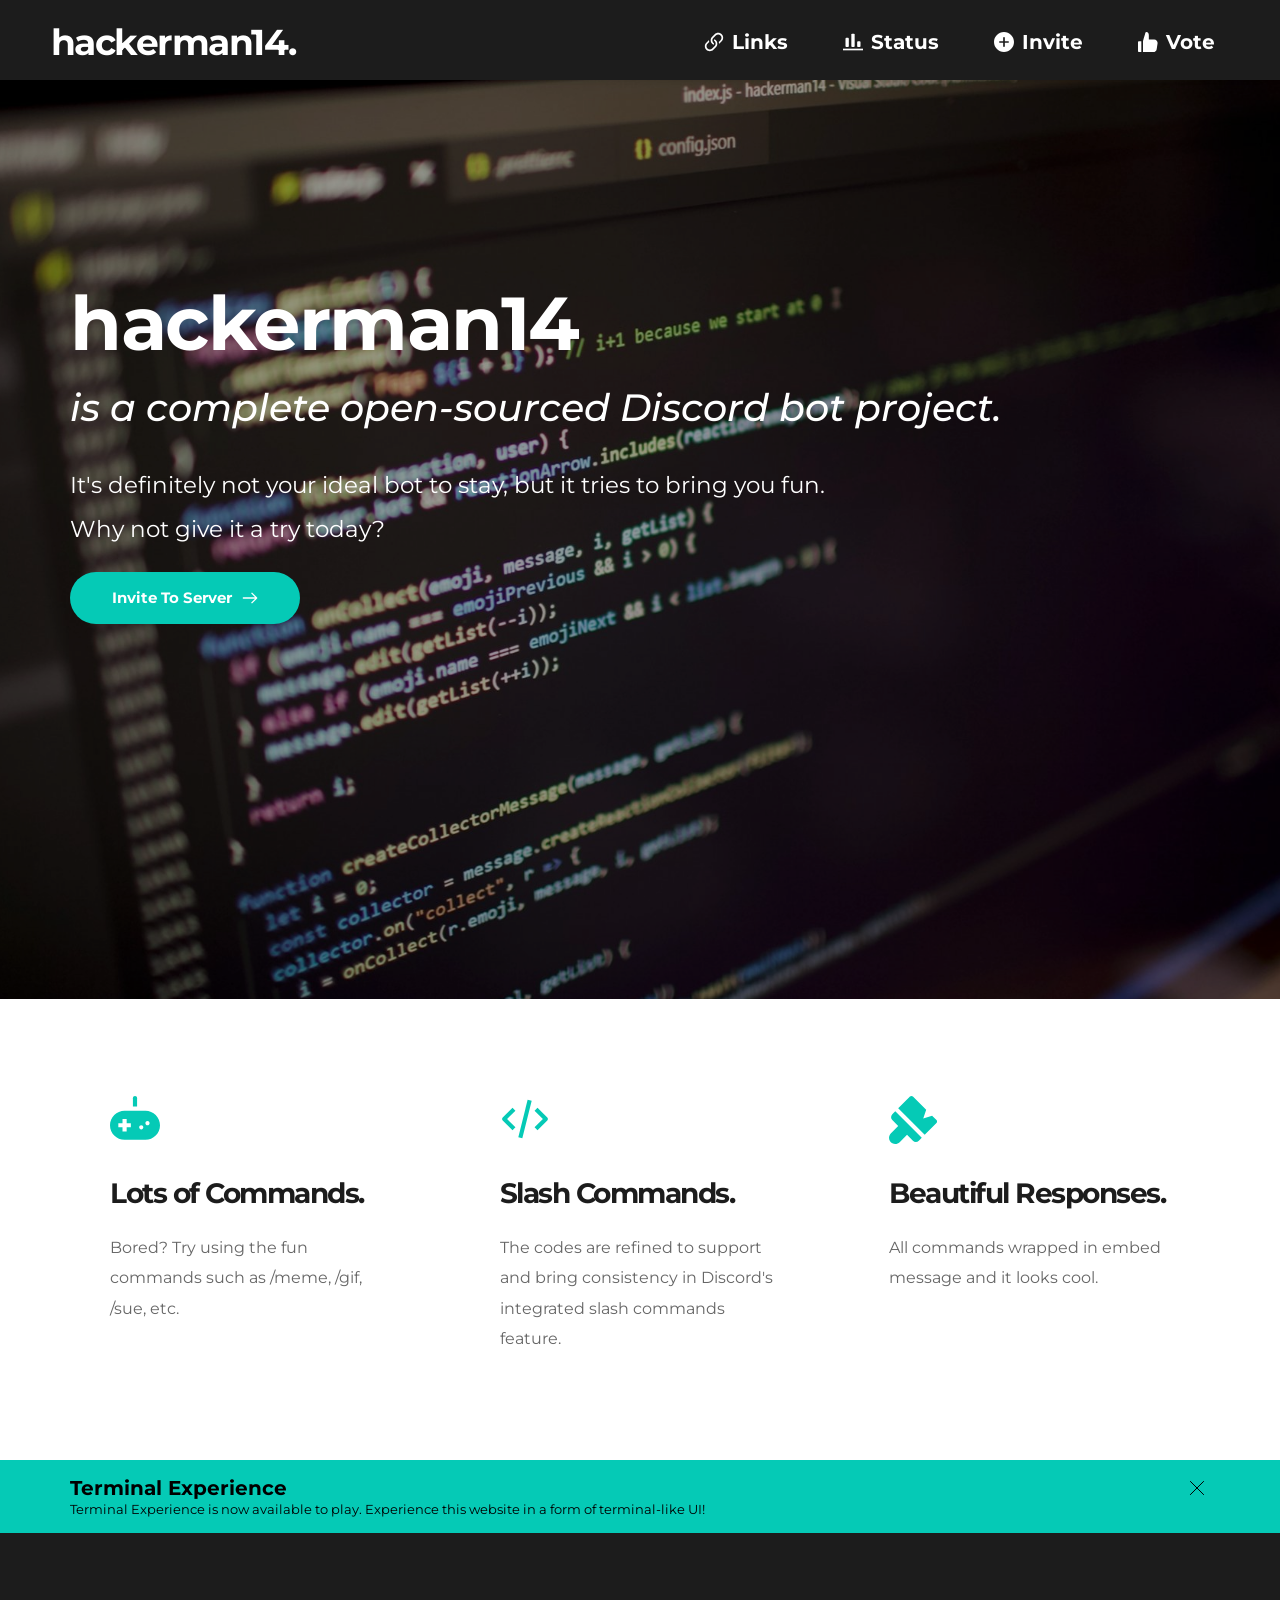
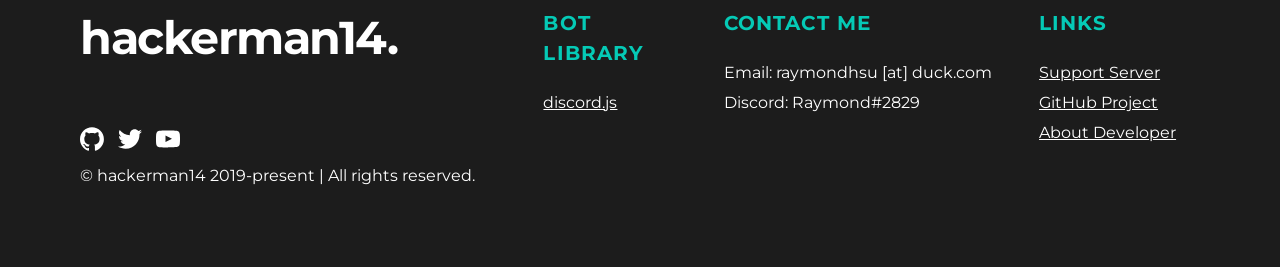
==== commit c72df2be: "NAV BAR COME BACK" ====
--- a/index.html
+++ b/index.html
@@ -1,1032 +1,1032 @@
-<!DOCTYPE html><html lang="en"><head><meta charset="utf-8"><link rel="apple-touch-icon-precomposed" href="https://a-cloud.b-cdn.net/media/iW=180iH=any/a333692f76204dddaf79dc03dae3fab8.png"/><link rel="apple-touch-icon-precomposed" href="https://a-cloud.b-cdn.net/media/iW=256&iH=256/a333692f76204dddaf79dc03dae3fab8.png"/><link rel="canonical" href="" /><link rel="icon" href="https://a-cloud.b-cdn.net/media/iW=32&iH=any/16ed4a641cb945224e56a2d55d83919b.png" sizes="32x32"/><link rel="icon" href="https://a-cloud.b-cdn.net/media/iW=192&iH=any/16ed4a641cb945224e56a2d55d83919b.png" sizes="192x192"/><title>hackerman14 Bot</title><meta name="description" content="&lt;p&gt;The main page of the hackerman14 DIscord Bot.&lt;/p&gt;"><meta property="og:title" content="hackerman14"><meta property="og:description" content="Definitely not your ideal bot to stay, but it tries to bring you fun. Just give it a try today."><meta property="og:image" content="assets/img/671a1892465a5f11251a8129c8312c8c.jpg"><meta property="og:url" content=""><meta content="summary_large_image" name="twitter:card"><!-- ASSETS --><meta name="viewport" content="width=device-width, initial-scale=1"><link class="brz-link brz-link-bunny-fonts-prefetch" rel="dns-prefetch" href="//fonts.bunny.net"><link class="brz-link brz-link-bunny-fonts-preconnect" rel="preconnect" href="https://fonts.bunny.net/" crossorigin><link class="brz-link brz-link-cdn-preconnect" rel="preconnect" href="https://a-cloud.b-cdn.net" crossorigin><link href="https://fonts.bunny.net/css?family=Montserrat:100,100italic,200,200italic,300,300italic,regular,italic,500,500italic,600,600italic,700,700italic,800,800italic,900,900italic|Overpass:100,100italic,200,200italic,300,300italic,regular,italic,600,600italic,700,700italic,800,800italic,900,900italic|Lato:100,100italic,300,300italic,regular,italic,700,700italic,900,900italic&subset=arabic,bengali,cyrillic,cyrillic-ext,devanagari,greek,greek-ext,gujarati,hebrew,khmer,korean,latin-ext,tamil,telugu,thai,vietnamese&display=swap" class="brz-link brz-link-google" type="text/css" rel="stylesheet"/><link href="assets/1ad2d02e6e49c3e337edef03682c2b88.css" class="brz-link brz-link-preview-lib" data-group="group-3" rel="stylesheet"/><link href="assets/35d6650b6ec258b67fa8c6d0cf5dc9b8.css" class="brz-link brz-link-preview-lib-pro" data-group="group-2" rel="stylesheet"/><link href="assets/b6103ce793bf43353d41b09c14d40a65.css" class="brz-link brz-link-preview-pro" rel="stylesheet"/><style class="brz-style"></style><style class="brz-style">@media (min-width:991px) {.brz .brz-css-dlpav {display: block;}}
-@media (max-width:991px) and (min-width:768px) {.brz .brz-css-dlpav {display: block;}}
-@media (max-width:767px) {.brz .brz-css-dlpav {display: block;}}
-.brz .brz-css-toxpf {padding: 75px 0px 75px 0px;margin: 0;}
-.brz .brz-css-toxpf > .brz-bg {border: 0px solid rgba(102,115,141,0);border-radius: 0px;}
-.brz .brz-css-toxpf > .brz-bg:after {box-shadow: none;}
-.brz .brz-css-toxpf > .brz-bg > .brz-bg-image {background-image: none;}
-.brz .brz-css-toxpf > .brz-bg > .brz-bg-image:after {content: "";background-image: none;}
-.brz .brz-css-toxpf > .brz-bg > .brz-bg-color {background-color: rgba(0,0,0,0);background-image: none;}
-.brz .brz-css-toxpf > .brz-bg > .brz-bg-shape__top {background-size: 100% 100px;height: 100px;transform: rotateX(0deg) rotateY(0deg);z-index: auto;}
-.brz .brz-css-toxpf > .brz-bg > .brz-bg-shape__top::after {background-image: none;-webkit-mask-image: none;background-size: 100% 100px;height: 100px;}
-.brz .brz-css-toxpf > .brz-bg > .brz-bg-shape__bottom {background-size: 100% 100px;height: 100px;transform: rotateX(-180deg) rotateY(-180deg);z-index: auto;}
-.brz .brz-css-toxpf > .brz-bg > .brz-bg-shape__bottom::after {background-image: none;-webkit-mask-image: none;background-size: 100% 100px;height: 100px;}
-@media (max-width:991px) and (min-width:768px) {.brz .brz-css-toxpf {padding: 50px 15px 50px 15px;margin: 0;}
-	.brz .brz-css-toxpf > .brz-bg {border: 0px solid rgba(102,115,141,0);border-radius: 0px;}
-	.brz .brz-css-toxpf > .brz-bg:after {box-shadow: none;}
-	.brz .brz-css-toxpf > .brz-bg > .brz-bg-image {background-image: none;}
-	.brz .brz-css-toxpf > .brz-bg > .brz-bg-image:after {content: "";background-image: none;}
-	.brz .brz-css-toxpf > .brz-bg > .brz-bg-color {background-color: rgba(0,0,0,0);background-image: none;}
-	.brz .brz-css-toxpf > .brz-bg > .brz-bg-shape__top {background-size: 100% 100px;height: 100px;transform: rotateX(0deg) rotateY(0deg);z-index: auto;}
-	.brz .brz-css-toxpf > .brz-bg > .brz-bg-shape__top::after {background-image: none;-webkit-mask-image: none;background-size: 100% 100px;height: 100px;}
-	.brz .brz-css-toxpf > .brz-bg > .brz-bg-shape__bottom {background-size: 100% 100px;height: 100px;transform: rotateX(-180deg) rotateY(-180deg);z-index: auto;}
-	.brz .brz-css-toxpf > .brz-bg > .brz-bg-shape__bottom::after {background-image: none;-webkit-mask-image: none;background-size: 100% 100px;height: 100px;}}
-@media (max-width:767px) {.brz .brz-css-toxpf {padding: 25px 15px 25px 15px;margin: 0;}
-	.brz .brz-css-toxpf > .brz-bg {border: 0px solid rgba(102,115,141,0);border-radius: 0px;}
-	.brz .brz-css-toxpf > .brz-bg:after {box-shadow: none;}
-	.brz .brz-css-toxpf > .brz-bg > .brz-bg-image {background-image: none;}
-	.brz .brz-css-toxpf > .brz-bg > .brz-bg-image:after {content: "";background-image: none;}
-	.brz .brz-css-toxpf > .brz-bg > .brz-bg-color {background-color: rgba(0,0,0,0);background-image: none;}
-	.brz .brz-css-toxpf > .brz-bg > .brz-bg-shape__top {background-size: 100% 100px;height: 100px;transform: rotateX(0deg) rotateY(0deg);z-index: auto;}
-	.brz .brz-css-toxpf > .brz-bg > .brz-bg-shape__top::after {background-image: none;-webkit-mask-image: none;background-size: 100% 100px;height: 100px;}
-	.brz .brz-css-toxpf > .brz-bg > .brz-bg-shape__bottom {background-size: 100% 100px;height: 100px;transform: rotateX(-180deg) rotateY(-180deg);z-index: auto;}
-	.brz .brz-css-toxpf > .brz-bg > .brz-bg-shape__bottom::after {background-image: none;-webkit-mask-image: none;background-size: 100% 100px;height: 100px;}}
-.brz .brz-css-dtljo {border: 0px solid transparent;}
-@media (min-width:991px) {.brz .brz-css-dtljo {max-width: calc(1 * var(--brz-section-container-max-width,1170px));}}
-@media (max-width:991px) and (min-width:768px) {.brz .brz-css-dtljo {border: 0px solid transparent;}}
-@media (max-width:991px) and (min-width:768px) {.brz .brz-css-dtljo {max-width: 100%;}}
-@media (max-width:767px) {.brz .brz-css-dtljo {border: 0px solid transparent;}}
-@media (max-width:767px) {.brz .brz-css-dtljo {max-width: 100%;}}
-.brz .brz-css-idblc {margin: 0;z-index: auto;align-items: flex-start;}
-.brz .brz-css-idblc > .brz-bg {border: 0px solid rgba(102,115,141,0);border-radius: 0px;box-shadow: none;max-width: 100%;mix-blend-mode: normal;}
-.brz .brz-css-idblc > .brz-bg > .brz-bg-image {background-image: none;display: block;}
-.brz .brz-css-idblc > .brz-bg > .brz-bg-image:after {content: "";background-image: none;}
-.brz .brz-css-idblc > .brz-bg > .brz-bg-color {background-color: rgba(0,0,0,0);background-image: none;}
-.brz .brz-css-idblc > .brz-bg > .brz-bg-map {display: none;}
-.brz .brz-css-idblc > .brz-bg > .brz-bg-video {display: none;}
-.brz .brz-css-idblc > .brz-row {border: 0px solid transparent;}
-@media (min-width:991px) {.brz .brz-css-idblc {min-height: auto;display: flex;}
-	.brz .brz-css-idblc > .brz-bg {transition-duration: .5s;transition-property: filter,box-shadow,background,border-radius,border-color;}
-	.brz .brz-css-idblc > .brz-bg > .brz-bg-image {transition-duration: .5s;transition-property: filter,box-shadow,background,border-radius,border-color;}
-	.brz .brz-css-idblc > .brz-bg > .brz-bg-color {transition-duration: .5s;transition-property: filter,box-shadow,background,border-radius,border-color;}
-	.brz .brz-css-idblc > .brz-bg > .brz-bg-video {transition-duration: .5s;transition-property: filter,box-shadow,background,border-radius,border-color;}
-	.brz .brz-css-idblc > .brz-row {transition-duration: .5s;transition-property: filter,box-shadow,background,border-radius,border-color;}}
-@media (max-width:991px) and (min-width:768px) {.brz .brz-css-idblc {margin: 0;z-index: auto;align-items: flex-start;}
-	.brz .brz-css-idblc > .brz-bg {border: 0px solid rgba(102,115,141,0);border-radius: 0px;box-shadow: none;max-width: 100%;mix-blend-mode: normal;}
-	.brz .brz-css-idblc > .brz-bg > .brz-bg-image {background-image: none;display: block;}
-	.brz .brz-css-idblc > .brz-bg > .brz-bg-image:after {content: "";background-image: none;}
-	.brz .brz-css-idblc > .brz-bg > .brz-bg-color {background-color: rgba(0,0,0,0);background-image: none;}
-	.brz .brz-css-idblc > .brz-bg > .brz-bg-map {display: none;}
-	.brz .brz-css-idblc > .brz-bg > .brz-bg-video {display: none;}
-	.brz .brz-css-idblc > .brz-row {border: 0px solid transparent;}}
-@media (max-width:991px) and (min-width:768px) {.brz .brz-css-idblc {min-height: auto;display: flex;}
-	.brz .brz-css-idblc > .brz-bg {transition-duration: .5s;transition-property: filter,box-shadow,background,border-radius,border-color;}
-	.brz .brz-css-idblc > .brz-bg > .brz-bg-image {transition-duration: .5s;transition-property: filter,box-shadow,background,border-radius,border-color;}
-	.brz .brz-css-idblc > .brz-bg > .brz-bg-color {transition-duration: .5s;transition-property: filter,box-shadow,background,border-radius,border-color;}
-	.brz .brz-css-idblc > .brz-bg > .brz-bg-video {transition-duration: .5s;transition-property: filter,box-shadow,background,border-radius,border-color;}
-	.brz .brz-css-idblc > .brz-row {flex-direction: row;flex-wrap: wrap;justify-content: flex-start;transition-duration: .5s;transition-property: filter,box-shadow,background,border-radius,border-color;}}
-@media (max-width:767px) {.brz .brz-css-idblc {margin: 0;z-index: auto;align-items: flex-start;}
-	.brz .brz-css-idblc > .brz-bg {border: 0px solid rgba(102,115,141,0);border-radius: 0px;box-shadow: none;max-width: 100%;mix-blend-mode: normal;}
-	.brz .brz-css-idblc > .brz-bg > .brz-bg-image {background-image: none;display: block;}
-	.brz .brz-css-idblc > .brz-bg > .brz-bg-image:after {content: "";background-image: none;}
-	.brz .brz-css-idblc > .brz-bg > .brz-bg-color {background-color: rgba(0,0,0,0);background-image: none;}
-	.brz .brz-css-idblc > .brz-bg > .brz-bg-map {display: none;}
-	.brz .brz-css-idblc > .brz-bg > .brz-bg-video {display: none;}
-	.brz .brz-css-idblc > .brz-row {border: 0px solid transparent;}}
-@media (max-width:767px) {.brz .brz-css-idblc {min-height: auto;display: flex;}
-	.brz .brz-css-idblc > .brz-bg {transition-duration: .5s;transition-property: filter,box-shadow,background,border-radius,border-color;}
-	.brz .brz-css-idblc > .brz-bg > .brz-bg-image {transition-duration: .5s;transition-property: filter,box-shadow,background,border-radius,border-color;}
-	.brz .brz-css-idblc > .brz-bg > .brz-bg-color {transition-duration: .5s;transition-property: filter,box-shadow,background,border-radius,border-color;}
-	.brz .brz-css-idblc > .brz-bg > .brz-bg-video {transition-duration: .5s;transition-property: filter,box-shadow,background,border-radius,border-color;}
-	.brz .brz-css-idblc > .brz-row {flex-direction: row;flex-wrap: wrap;justify-content: flex-start;transition-duration: .5s;transition-property: filter,box-shadow,background,border-radius,border-color;}}
-.brz .brz-css-hsrkj {padding: 10px;max-width: 100%;}
-@media (max-width:991px) and (min-width:768px) {.brz .brz-css-hsrkj {padding: 0;max-width: 100%;}}
-@media (max-width:767px) {.brz .brz-css-hsrkj {padding: 0;max-width: 100%;}}
-.brz .brz-css-dgluz {z-index: auto;flex: 1 1 50%;max-width: 50%;justify-content: flex-start;}
-.brz .brz-css-dgluz > .brz-bg {border: 0px solid rgba(102,115,141,0);border-radius: 0px;box-shadow: none;margin: 0;mix-blend-mode: normal;}
-.brz .brz-css-dgluz > .brz-bg > .brz-bg-image {background-image: none;display: block;}
-.brz .brz-css-dgluz > .brz-bg > .brz-bg-image:after {content: "";background-image: none;}
-.brz .brz-css-dgluz > .brz-bg > .brz-bg-color {background-color: rgba(0,0,0,0);background-image: none;}
-.brz .brz-css-dgluz > .brz-bg > .brz-bg-map {display: none;}
-.brz .brz-css-dgluz > .brz-bg > .brz-bg-video {display: none;}
-@media (min-width:991px) {.brz .brz-css-dgluz > .brz-bg {transition-duration: .5s;transition-property: filter,box-shadow,background,border-radius,border-color;}
-	.brz .brz-css-dgluz > .brz-bg > .brz-bg-image {transition-duration: .5s;transition-property: filter,box-shadow,background,border-radius,border-color;}
-	.brz .brz-css-dgluz > .brz-bg > .brz-bg-color {transition-duration: .5s;transition-property: filter,box-shadow,background,border-radius,border-color;}}
-@media (max-width:991px) and (min-width:768px) {.brz .brz-css-dgluz {z-index: auto;flex: 1 1 50%;max-width: 50%;justify-content: flex-start;}
-	.brz .brz-css-dgluz > .brz-bg {border: 0px solid rgba(102,115,141,0);border-radius: 0px;box-shadow: none;margin: 0;mix-blend-mode: normal;}
-	.brz .brz-css-dgluz > .brz-bg > .brz-bg-image {background-image: none;display: block;}
-	.brz .brz-css-dgluz > .brz-bg > .brz-bg-image:after {content: "";background-image: none;}
-	.brz .brz-css-dgluz > .brz-bg > .brz-bg-color {background-color: rgba(0,0,0,0);background-image: none;}
-	.brz .brz-css-dgluz > .brz-bg > .brz-bg-map {display: none;}
-	.brz .brz-css-dgluz > .brz-bg > .brz-bg-video {display: none;}}
-@media (max-width:991px) and (min-width:768px) {.brz .brz-css-dgluz > .brz-bg {transition-duration: .5s;transition-property: filter,box-shadow,background,border-radius,border-color;}
-	.brz .brz-css-dgluz > .brz-bg > .brz-bg-image {transition-duration: .5s;transition-property: filter,box-shadow,background,border-radius,border-color;}
-	.brz .brz-css-dgluz > .brz-bg > .brz-bg-color {transition-duration: .5s;transition-property: filter,box-shadow,background,border-radius,border-color;}}
-@media (max-width:767px) {.brz .brz-css-dgluz {z-index: auto;flex: 1 1 100%;max-width: 100%;justify-content: flex-start;}
-	.brz .brz-css-dgluz > .brz-bg {border: 0px solid rgba(102,115,141,0);border-radius: 0px;box-shadow: none;margin: 10px 0px 10px 0px;mix-blend-mode: normal;}
-	.brz .brz-css-dgluz > .brz-bg > .brz-bg-image {background-image: none;display: block;}
-	.brz .brz-css-dgluz > .brz-bg > .brz-bg-image:after {content: "";background-image: none;}
-	.brz .brz-css-dgluz > .brz-bg > .brz-bg-color {background-color: rgba(0,0,0,0);background-image: none;}
-	.brz .brz-css-dgluz > .brz-bg > .brz-bg-map {display: none;}
-	.brz .brz-css-dgluz > .brz-bg > .brz-bg-video {display: none;}}
-@media (max-width:767px) {.brz .brz-css-dgluz > .brz-bg {transition-duration: .5s;transition-property: filter,box-shadow,background,border-radius,border-color;}
-	.brz .brz-css-dgluz > .brz-bg > .brz-bg-image {transition-duration: .5s;transition-property: filter,box-shadow,background,border-radius,border-color;}
-	.brz .brz-css-dgluz > .brz-bg > .brz-bg-color {transition-duration: .5s;transition-property: filter,box-shadow,background,border-radius,border-color;}}
-.brz .brz-css-acagu {z-index: auto;margin: 0;border: 0px solid transparent;padding: 5px 15px 5px 15px;min-height: auto;}
-@media (min-width:991px) {.brz .brz-css-acagu {display: flex;transition-duration: .5s;transition-property: filter,box-shadow,background,border-radius,border-color;}}
-@media (max-width:991px) and (min-width:768px) {.brz .brz-css-acagu {z-index: auto;margin: 0;border: 0px solid transparent;padding: 5px 15px 5px 15px;min-height: auto;}}
-@media (max-width:991px) and (min-width:768px) {.brz .brz-css-acagu {display: flex;transition-duration: .5s;transition-property: filter,box-shadow,background,border-radius,border-color;}}
-@media (max-width:767px) {.brz .brz-css-acagu {z-index: auto;margin: 10px 0px 10px 0px;border: 0px solid transparent;padding: 0;min-height: auto;}}
-@media (max-width:767px) {.brz .brz-css-acagu {display: flex;transition-duration: .5s;transition-property: filter,box-shadow,background,border-radius,border-color;}}
-.brz .brz-css-ccicj {padding: 0;margin: 10px 0px 10px 0px;justify-content: center;position: relative;}
-@media (min-width:991px) {.brz .brz-css-ccicj {display: flex;z-index: auto;position: relative;}}
-@media (max-width:991px) and (min-width:768px) {.brz .brz-css-ccicj {padding: 0;margin: 10px 0px 10px 0px;justify-content: center;position: relative;}}
-@media (max-width:991px) and (min-width:768px) {.brz .brz-css-ccicj {display: flex;z-index: auto;position: relative;}}
-@media (max-width:767px) {.brz .brz-css-ccicj {padding: 0;margin: 10px 0px 10px 0px;justify-content: center;position: relative;}}
-@media (max-width:767px) {.brz .brz-css-ccicj {display: flex;z-index: auto;position: relative;}}
-.brz .brz-css-sgpic {height: 50px;}
-@media (max-width:991px) and (min-width:768px) {.brz .brz-css-sgpic {height: 50px;}}
-@media (max-width:767px) {.brz .brz-css-sgpic {height: 50px;}}
-.brz .brz-css-epwct {z-index: auto;position: relative;margin: 10px 0px 10px 0px;}
-@media (min-width:991px) {.brz .brz-css-epwct {display: flex;position: relative;}}
-@media (max-width:991px) and (min-width:768px) {.brz .brz-css-epwct {z-index: auto;position: relative;margin: 10px 0px 10px 0px;}}
-@media (max-width:991px) and (min-width:768px) {.brz .brz-css-epwct {display: flex;position: relative;}}
-@media (max-width:767px) {.brz .brz-css-epwct {z-index: auto;position: relative;margin: 10px 0px 10px 0px;}}
-@media (max-width:767px) {.brz .brz-css-epwct {display: flex;position: relative;}}
-.brz .brz-css-arspx {justify-content: center;padding: 0;margin: 0px -5px -20px -5px;}
-@media (max-width:991px) and (min-width:768px) {.brz .brz-css-arspx {justify-content: center;padding: 0;margin: 0px -5px -20px -5px;}}
-@media (max-width:767px) {.brz .brz-css-arspx {justify-content: center;padding: 0;margin: 0px -5px -20px -5px;}}
-.brz .brz-css-feveo {padding: 0px 5px 20px 5px;}
-@media (max-width:991px) and (min-width:768px) {.brz .brz-css-feveo {padding: 0px 5px 20px 5px;}}
-@media (max-width:767px) {.brz .brz-css-feveo {padding: 0px 5px 20px 5px;}}
-.brz .brz-css-ihnyv.brz-btn {display: flex;align-items: center;justify-content: center;font-family: var(--brz-buttonfontfamily);font-weight: var(--brz-buttonfontweight);font-size: var(--brz-buttonfontsize);line-height: var(--brz-buttonlineheight);letter-spacing: var(--brz-buttonletterspacing);color: rgba(var(--brz-global-color8),1);border: 2px solid rgba(var(--brz-global-color3),0);border-radius: 2px;background-color: rgba(var(--brz-global-color3),1);background-image: none;box-shadow: none;padding: 14px 42px 14px 42px;flex-flow: row-reverse nowrap;}
-.brz .brz-css-ihnyv.brz-btn.brz-btn-submit {color: rgba(var(--brz-global-color8),1);background-color: rgba(var(--brz-global-color3),1);}
-.brz .brz-css-ihnyv .brz-btn--story-container {border: 2px solid rgba(var(--brz-global-color3),0);flex-flow: row-reverse nowrap;border-radius: 2px;}
-@media (min-width:991px) {.brz .brz-css-ihnyv.brz-btn {transition-duration: .5s;transition-property: filter,color,background,border-color,box-shadow;}
-	.brz .brz-css-ihnyv.brz-btn.brz-btn-submit {transition-duration: .5s;transition-property: filter,color,background,border-color,box-shadow;}
-	.brz .brz-css-ihnyv .brz-btn--story-container {transition-duration: .5s;transition-property: filter,color,background,border-color,box-shadow;}}
-@media (min-width:991px) {.brz .brz-css-ihnyv.brz-btn:hover {background-color: rgba(var(--brz-global-color3),.8);}
-	.brz .brz-css-ihnyv.brz-btn.brz-btn-submit:hover {background-color: rgba(var(--brz-global-color3),.8);}}
-@media (max-width:991px) and (min-width:768px) {.brz .brz-css-ihnyv.brz-btn {display: flex;align-items: center;justify-content: center;font-family: var(--brz-buttonfontfamily);font-weight: var(--brz-buttontabletfontweight);font-size: var(--brz-buttontabletfontsize);line-height: var(--brz-buttontabletlineheight);letter-spacing: var(--brz-buttontabletletterspacing);color: rgba(var(--brz-global-color8),1);border: 2px solid rgba(var(--brz-global-color3),0);border-radius: 2px;background-color: rgba(var(--brz-global-color3),1);background-image: none;box-shadow: none;padding: 11px 26px 11px 26px;flex-flow: row-reverse nowrap;}
-	.brz .brz-css-ihnyv.brz-btn.brz-btn-submit {color: rgba(var(--brz-global-color8),1);background-color: rgba(var(--brz-global-color3),1);}
-	.brz .brz-css-ihnyv .brz-btn--story-container {border: 2px solid rgba(var(--brz-global-color3),0);flex-flow: row-reverse nowrap;border-radius: 2px;}}
-@media (max-width:991px) and (min-width:768px) {.brz .brz-css-ihnyv.brz-btn {transition-duration: .5s;transition-property: filter,color,background,border-color,box-shadow;}
-	.brz .brz-css-ihnyv.brz-btn.brz-btn-submit {transition-duration: .5s;transition-property: filter,color,background,border-color,box-shadow;}
-	.brz .brz-css-ihnyv .brz-btn--story-container {transition-duration: .5s;transition-property: filter,color,background,border-color,box-shadow;}}
-@media (max-width:767px) {.brz .brz-css-ihnyv.brz-btn {display: flex;align-items: center;justify-content: center;font-family: var(--brz-buttonfontfamily);font-weight: var(--brz-buttonmobilefontweight);font-size: var(--brz-buttonmobilefontsize);line-height: var(--brz-buttonmobilelineheight);letter-spacing: var(--brz-buttonmobileletterspacing);color: rgba(var(--brz-global-color8),1);border: 2px solid rgba(var(--brz-global-color3),0);border-radius: 2px;background-color: rgba(var(--brz-global-color3),1);background-image: none;box-shadow: none;padding: 11px 26px 11px 26px;flex-flow: row-reverse nowrap;}
-	.brz .brz-css-ihnyv.brz-btn.brz-btn-submit {color: rgba(var(--brz-global-color8),1);background-color: rgba(var(--brz-global-color3),1);}
-	.brz .brz-css-ihnyv .brz-btn--story-container {border: 2px solid rgba(var(--brz-global-color3),0);flex-flow: row-reverse nowrap;border-radius: 2px;}}
-@media (max-width:767px) {.brz .brz-css-ihnyv.brz-btn {transition-duration: .5s;transition-property: filter,color,background,border-color,box-shadow;}
-	.brz .brz-css-ihnyv.brz-btn.brz-btn-submit {transition-duration: .5s;transition-property: filter,color,background,border-color,box-shadow;}
-	.brz .brz-css-ihnyv .brz-btn--story-container {transition-duration: .5s;transition-property: filter,color,background,border-color,box-shadow;}}
-@media (min-width:991px) {.brz .brz-css-dqism .brz-mm-menu__icon {display: none;font-size: 18px;color: rgba(51,51,51,1);transition-duration: .5s;transition-property: filter,color,background,border-color,box-shadow;}
-	.brz .brz-css-dqism .brz-menu {display: flex;}}
-@media (max-width:991px) and (min-width:768px) {.brz .brz-css-dqism .brz-mm-menu__icon {display: flex;font-size: 18px;color: rgba(51,51,51,1);transition-duration: .5s;transition-property: filter,color,background,border-color,box-shadow;}
-	.brz .brz-css-dqism .brz-menu {display: none;}}
-@media (max-width:767px) {.brz .brz-css-dqism .brz-mm-menu__icon {display: flex;font-size: 18px;color: rgba(51,51,51,1);transition-duration: .5s;transition-property: filter,color,background,border-color,box-shadow;}
-	.brz .brz-css-dqism .brz-menu {display: none;}}
-.brz .brz-css-zrvpf .brz-menu__ul {font-family: var(--brz-buttonfontfamily);color: rgba(0,0,0,1);}
-.brz .brz-css-zrvpf .brz-menu__ul:not(.brz-mm-listview) {display: flex;flex-wrap: wrap;justify-content: inherit;align-items: center;max-width: none;margin: 0px -5px 0px -5px;}
-.brz .brz-css-zrvpf .brz-menu__ul > .brz-menu__item > .brz-a {flex-flow: row nowrap;}
-.brz .brz-css-zrvpf .brz-menu__ul > .brz-menu__item > .brz-a {color: rgba(0,0,0,1);background-color: rgba(255,255,255,0);padding: 0px 5px 0px 5px;}
-.brz .brz-css-zrvpf .brz-menu__ul > .brz-menu__item.brz-menu__item--opened > .brz-a {color: rgba(0,0,0,1);background-color: rgba(255,255,255,0);}
-.brz .brz-css-zrvpf .brz-menu__ul > .brz-menu__item.brz-menu__item--opened {color: rgba(0,0,0,1);background-color: transparent;border: 0px solid rgba(85,85,85,1);}
-.brz .brz-css-zrvpf .brz-menu__ul > .brz-menu__item.brz-menu__item--current:not(.brz-menu__item.brz-menu__item--current:active) {color: rgba(0,0,0,1);background-color: rgba(255,255,255,0);border: 0px solid rgba(85,85,85,1);}
-.brz .brz-css-zrvpf .brz-menu__ul > .brz-menu__item.brz-menu__item--current > .brz-a:not(.brz-a:active) {color: rgba(0,0,0,1);background-color: rgba(255,255,255,0);}
-.brz .brz-css-zrvpf .brz-menu__item__icon {margin: 0 15px 0 0;}
-.brz .brz-css-zrvpf .brz-menu__ul > .brz-menu__item {color: rgba(0,0,0,1);background-color: transparent;border: 0px solid rgba(85,85,85,1);border-radius: 0px;}
-.brz .brz-css-zrvpf .brz-menu__ul > .brz-menu__item > a {border-radius: 0px;}
-.brz .brz-css-zrvpf .brz-mm-menu__item {font-family: var(--brz-buttonfontfamily);color: rgba(255,255,255,1);border-color: rgba(85,85,85,1);}
-.brz nav.brz-mm-menu.brz-css-zrvpf {background-color: rgba(51,51,51,.8);}
-.brz .brz-css-zrvpf.brz-mm-menu .brz-mm-menu__item .brz-mm-listitem__text {padding: 10px 20px 10px 20px;flex-flow: row nowrap;}
-.brz .brz-css-zrvpf .brz-mm-menu__item:hover > .brz-mm-listitem__text {color: rgba(255,255,255,1);}
-.brz .brz-css-zrvpf .brz-mm-navbar {color: rgba(255,255,255,1);}
-.brz .brz-css-zrvpf .brz-mm-menu__item.brz-mm-listitem_opened {color: rgba(255,255,255,1);}
-.brz .brz-css-zrvpf.brz-mm-menu.brz-mm-menu_theme-dark .brz-mm-panels, .brz .brz-css-zrvpf .brz-mm-panels > .brz-mm-panel:before {background-image: none;background-color: rgba(51,51,51,.8);}
-.brz .brz-css-zrvpf.brz-mm-menu.brz-mm-menu_theme-dark .brz-mm-panels, .brz .brz-css-zrvpf .brz-mm-panels > .brz-mm-panel {background-color: rgba(51,51,51,.8);}
-.brz .brz-css-zrvpf .brz-mm-panels > .brz-mm-panel {background-image: none;}
-.brz .brz-css-zrvpf.brz-mm-menu.brz-mm-menu_theme-dark .brz-mm-navbar.brz-mm-listitem .brz-mm-listitem_opened > .brz-mm-listitem__text:after {border-color: rgba(85,85,85,1);}
-.brz .brz-css-zrvpf .brz-mm-listitem {border-color: rgba(85,85,85,1);}
-.brz .brz-css-zrvpf .brz-mm-menu__item.brz-mm-menu__item--current:not(.brz-mm-menu__item.brz-mm-menu__item--current:active) {color: rgba(255,255,255,1);}
-.brz .brz-css-zrvpf .brz-mm-menu__item.brz-mm-menu__item--current:not(brz-mm-menu__item.brz-mm-menu__item--current:active):hover > .brz-mm-listitem__text {color: rgba(255,255,255,1);}
-.brz .brz-css-zrvpf .brz-menu__sub-menu {font-family: var(--brz-buttonfontfamily);color: rgba(255,255,255,1);background-color: rgba(51,51,51,1);box-shadow: none;border-radius: 0px;}
-.brz .brz-css-zrvpf .brz-menu__sub-menu .brz-a {flex-flow: row nowrap;}
-.brz .brz-css-zrvpf .brz-menu__sub-menu .brz-a:hover {color: rgba(255,255,255,1);}
-.brz .brz-css-zrvpf .brz-menu__sub-item__icon {margin: 0 15px 0 0;font-size: 12px;}
-.brz .brz-css-zrvpf .brz-menu__dropdown > .brz-menu__item.brz-menu__item--current > .brz-a {color: rgba(255,255,255,1);}
-.brz .brz-css-zrvpf .brz-menu__dropdown > .brz-menu__item.brz-menu__item--current {background-color: rgba(51,51,51,1);}
-.brz .brz-css-zrvpf .brz-menu__dropdown > .brz-menu__item.brz-menu__item--current:hover {background-color: rgba(51,51,51,1);}
-.brz .brz-css-zrvpf .brz-menu__item--current .brz-menu__sub-menu {box-shadow: none;}
-.brz .brz-css-zrvpf .brz-menu__item-dropdown .brz-menu__item {background-color: rgba(51,51,51,1);color: rgba(255,255,255,1);}
-.brz .brz-css-zrvpf .brz-menu__dropdown .brz-menu__item-dropdown .brz-a:hover:after {border-color: rgba(255,255,255,1);}
-.brz .brz-css-zrvpf .brz-menu__dropdown > .brz-menu__item {border-bottom: 1px solid rgba(85,85,85,1);}
-@media (min-width:991px) {.brz .brz-css-zrvpf .brz-menu__ul {font-size: var(--brz-buttonfontsize);font-weight: var(--brz-buttonfontweight);line-height: var(--brz-buttonlineheight);letter-spacing: var(--brz-buttonletterspacing);transition-duration: .5s;transition-property: filter,color,background,border-color,box-shadow;}
-	.brz .brz-css-zrvpf .brz-menu__ul > .brz-menu__item > .brz-a {transition-duration: .5s;transition-property: filter,color,background,border-color,box-shadow;}
-	.brz .brz-css-zrvpf .brz-menu__ul > .brz-menu__item.brz-menu__item--opened > .brz-a {transition-duration: .5s;transition-property: filter,color,background,border-color,box-shadow;}
-	.brz .brz-css-zrvpf .brz-menu__ul > .brz-menu__item.brz-menu__item--opened {transition-duration: .5s;transition-property: filter,color,background,border-color,box-shadow;}
-	.brz .brz-css-zrvpf .brz-menu__ul > .brz-menu__item.brz-menu__item--current:not(.brz-menu__item.brz-menu__item--current:active) {transition-duration: .5s;transition-property: filter,color,background,border-color,box-shadow;}
-	.brz .brz-css-zrvpf .brz-menu__ul > .brz-menu__item.brz-menu__item--current > .brz-a:not(.brz-a:active) {transition-duration: .5s;transition-property: filter,color,background,border-color,box-shadow;}
-	.brz .brz-css-zrvpf .brz-menu__item__icon {font-size: 12px;}
-	.brz .brz-css-zrvpf .brz-menu__ul > .brz-menu__item {padding-top: 0px;padding-bottom: 0px;margin-right: 5px;margin-left: 5px;transition-duration: .5s;transition-property: filter,color,background,border-color,box-shadow;}
-	.brz .brz-css-zrvpf .brz-mm-menu__item {font-size: var(--brz-buttonfontsize);font-weight: var(--brz-buttonfontweight);line-height: var(--brz-buttonlineheight);letter-spacing: var(--brz-buttonletterspacing);transition-duration: .5s;transition-property: filter,color,background,border-color,box-shadow;}
-	.brz nav.brz-mm-menu.brz-css-zrvpf {transition-duration: .5s;transition-property: filter,color,background,border-color,box-shadow;}
-	.brz .brz-css-zrvpf .brz-mm-menu__item:hover > .brz-mm-listitem__text {transition-duration: .5s;transition-property: filter,color,background,border-color,box-shadow;}
-	.brz .brz-css-zrvpf .brz-mm-menu__item .brz-a {justify-content: flex-start;}
-	.brz .brz-css-zrvpf .brz-mm-menu__item__icon {margin: 0 15px 0 0;font-size: 12px;}
-	.brz .brz-css-zrvpf .brz-mm-navbar {font-family: var(--brz-buttonfontfamily);font-size: var(--brz-buttonfontsize);font-weight: var(--brz-buttonfontweight);line-height: var(--brz-buttonlineheight);letter-spacing: var(--brz-buttonletterspacing);border-color: rgba(85,85,85,1);transition-duration: .5s;transition-property: filter,color,background,border-color,box-shadow;}
-	.brz .brz-css-zrvpf .brz-mm-menu__item.brz-mm-listitem_opened {transition-duration: .5s;transition-property: filter,color,background,border-color,box-shadow;}
-	.brz .brz-css-zrvpf.brz-mm-menu .brz-mm-listitem_vertical .brz-mm-btn_next {height: calc(var(--brz-buttonlineheight) * var(--brz-buttonfontsize) + 10px + 10px);padding-right: 20px;}
-	.brz .brz-css-zrvpf.brz-mm-menu.brz-mm-menu_theme-dark .brz-mm-panels, .brz .brz-css-zrvpf .brz-mm-panels > .brz-mm-panel:before {transition-duration: .5s;transition-property: filter,color,background,border-color,box-shadow;}
-	.brz .brz-css-zrvpf.brz-mm-menu.brz-mm-menu_theme-dark .brz-mm-panels, .brz .brz-css-zrvpf .brz-mm-panels > .brz-mm-panel {transition-duration: .5s;transition-property: filter,color,background,border-color,box-shadow;}
-	.brz .brz-css-zrvpf.brz-mm-menu.brz-mm-menu_theme-dark .brz-mm-navbar.brz-mm-listitem .brz-mm-listitem_opened > .brz-mm-listitem__text:after {transition-duration: .5s;transition-property: filter,color,background,border-color,box-shadow;}
-	.brz .brz-css-zrvpf .brz-mm-listitem {transition-duration: .5s;transition-property: filter,color,background,border-color,box-shadow;}
-	.brz .brz-css-zrvpf .brz-menu__sub-menu {font-size: var(--brz-buttonfontsize);font-weight: var(--brz-buttonfontweight);line-height: var(--brz-buttonlineheight);letter-spacing: var(--brz-buttonletterspacing);transition-duration: .5s;transition-property: filter,color,background,border-color,box-shadow;}
-	.brz .brz-css-zrvpf .brz-menu__sub-menu .brz-a:hover {transition-duration: .5s;transition-property: filter,color,background,border-color,box-shadow;}
-	.brz .brz-css-zrvpf .brz-menu__dropdown > .brz-menu__item.brz-menu__item--current > .brz-a {transition-duration: .5s;transition-property: filter,color,background,border-color,box-shadow;}
-	.brz .brz-css-zrvpf .brz-menu__dropdown > .brz-menu__item.brz-menu__item--current {transition-duration: .5s;transition-property: filter,color,background,border-color,box-shadow;}
-	.brz .brz-css-zrvpf .brz-menu__dropdown > .brz-menu__item.brz-menu__item--current:hover {transition-duration: .5s;transition-property: filter,color,background,border-color,box-shadow;}
-	.brz .brz-css-zrvpf .brz-menu__item--current .brz-menu__sub-menu {transition-duration: .5s;transition-property: filter,color,background,border-color,box-shadow;}
-	.brz .brz-css-zrvpf .brz-menu__item-dropdown .brz-menu__item {transition-duration: .5s;transition-property: filter,color,background,border-color,box-shadow;}
-	.brz .brz-css-zrvpf .brz-menu__dropdown .brz-menu__item-dropdown .brz-a:hover:after {transition-duration: .5s;transition-property: filter,color,background,border-color,box-shadow;}
-	.brz .brz-css-zrvpf .brz-menu__dropdown {position: absolute;top: 0;width: 305px;}
-	.brz .brz-css-zrvpf [data-popper-placement='left-start'] {right: calc(100% + 5px);}
-	.brz .brz-css-zrvpf [data-popper-placement='right-start'] {left: calc(100% + 5px);}
-	.brz .brz-css-zrvpf > .brz-menu__ul > .brz-menu__item-dropdown > .brz-menu__dropdown {top: calc(100% + 5px);width: 300px;}
-	.brz .brz-css-zrvpf > .brz-menu__ul > .brz-menu__item-dropdown > [data-popper-placement='left-start'] {right: 0;}
-	.brz .brz-css-zrvpf > .brz-menu__ul > .brz-menu__item-dropdown > [data-popper-placement='right-start'] {left: 0;}
-	.brz .brz-css-zrvpf .brz-mega-menu__dropdown {display: none;}}
-@media (max-width:991px) and (min-width:768px) {.brz .brz-css-zrvpf .brz-menu__ul {font-family: var(--brz-buttonfontfamily);color: rgba(0,0,0,1);}
-	.brz .brz-css-zrvpf .brz-menu__ul:not(.brz-mm-listview) {display: flex;flex-wrap: wrap;justify-content: inherit;align-items: center;max-width: none;margin: 0px -5px 0px -5px;}
-	.brz .brz-css-zrvpf .brz-menu__ul > .brz-menu__item > .brz-a {flex-flow: row nowrap;}
-	.brz .brz-css-zrvpf .brz-menu__ul > .brz-menu__item > .brz-a {color: rgba(0,0,0,1);background-color: rgba(255,255,255,0);padding: 0px 5px 0px 5px;}
-	.brz .brz-css-zrvpf .brz-menu__ul > .brz-menu__item.brz-menu__item--opened > .brz-a {color: rgba(0,0,0,1);background-color: rgba(255,255,255,0);}
-	.brz .brz-css-zrvpf .brz-menu__ul > .brz-menu__item.brz-menu__item--opened {color: rgba(0,0,0,1);background-color: transparent;border: 0px solid rgba(85,85,85,1);}
-	.brz .brz-css-zrvpf .brz-menu__ul > .brz-menu__item.brz-menu__item--current:not(.brz-menu__item.brz-menu__item--current:active) {color: rgba(0,0,0,1);background-color: rgba(255,255,255,0);border: 0px solid rgba(85,85,85,1);}
-	.brz .brz-css-zrvpf .brz-menu__ul > .brz-menu__item.brz-menu__item--current > .brz-a:not(.brz-a:active) {color: rgba(0,0,0,1);background-color: rgba(255,255,255,0);}
-	.brz .brz-css-zrvpf .brz-menu__item__icon {margin: 0 15px 0 0;}
-	.brz .brz-css-zrvpf .brz-menu__ul > .brz-menu__item {color: rgba(0,0,0,1);background-color: transparent;border: 0px solid rgba(85,85,85,1);border-radius: 0px;}
-	.brz .brz-css-zrvpf .brz-menu__ul > .brz-menu__item > a {border-radius: 0px;}
-	.brz .brz-css-zrvpf .brz-mm-menu__item {font-family: var(--brz-buttonfontfamily);color: rgba(255,255,255,1);border-color: rgba(85,85,85,1);}
-	.brz nav.brz-mm-menu.brz-css-zrvpf {background-color: rgba(51,51,51,.8);}
-	.brz .brz-css-zrvpf.brz-mm-menu .brz-mm-menu__item .brz-mm-listitem__text {padding: 10px 20px 10px 20px;flex-flow: row nowrap;}
-	.brz .brz-css-zrvpf .brz-mm-menu__item:hover > .brz-mm-listitem__text {color: rgba(255,255,255,1);}
-	.brz .brz-css-zrvpf .brz-mm-navbar {color: rgba(255,255,255,1);}
-	.brz .brz-css-zrvpf .brz-mm-menu__item.brz-mm-listitem_opened {color: rgba(255,255,255,1);}
-	.brz .brz-css-zrvpf.brz-mm-menu.brz-mm-menu_theme-dark .brz-mm-panels, .brz .brz-css-zrvpf .brz-mm-panels > .brz-mm-panel:before {background-image: none;background-color: rgba(51,51,51,.8);}
-	.brz .brz-css-zrvpf.brz-mm-menu.brz-mm-menu_theme-dark .brz-mm-panels, .brz .brz-css-zrvpf .brz-mm-panels > .brz-mm-panel {background-color: rgba(51,51,51,.8);}
-	.brz .brz-css-zrvpf .brz-mm-panels > .brz-mm-panel {background-image: none;}
-	.brz .brz-css-zrvpf.brz-mm-menu.brz-mm-menu_theme-dark .brz-mm-navbar.brz-mm-listitem .brz-mm-listitem_opened > .brz-mm-listitem__text:after {border-color: rgba(85,85,85,1);}
-	.brz .brz-css-zrvpf .brz-mm-listitem {border-color: rgba(85,85,85,1);}
-	.brz .brz-css-zrvpf .brz-mm-menu__item.brz-mm-menu__item--current:not(.brz-mm-menu__item.brz-mm-menu__item--current:active) {color: rgba(255,255,255,1);}
-	.brz .brz-css-zrvpf .brz-mm-menu__item.brz-mm-menu__item--current:not(brz-mm-menu__item.brz-mm-menu__item--current:active):hover > .brz-mm-listitem__text {color: rgba(255,255,255,1);}
-	.brz .brz-css-zrvpf .brz-menu__sub-menu {font-family: var(--brz-buttonfontfamily);color: rgba(255,255,255,1);background-color: rgba(51,51,51,1);box-shadow: none;border-radius: 0px;}
-	.brz .brz-css-zrvpf .brz-menu__sub-menu .brz-a {flex-flow: row nowrap;}
-	.brz .brz-css-zrvpf .brz-menu__sub-menu .brz-a:hover {color: rgba(255,255,255,1);}
-	.brz .brz-css-zrvpf .brz-menu__sub-item__icon {margin: 0 15px 0 0;font-size: 12px;}
-	.brz .brz-css-zrvpf .brz-menu__dropdown > .brz-menu__item.brz-menu__item--current > .brz-a {color: rgba(255,255,255,1);}
-	.brz .brz-css-zrvpf .brz-menu__dropdown > .brz-menu__item.brz-menu__item--current {background-color: rgba(51,51,51,1);}
-	.brz .brz-css-zrvpf .brz-menu__dropdown > .brz-menu__item.brz-menu__item--current:hover {background-color: rgba(51,51,51,1);}
-	.brz .brz-css-zrvpf .brz-menu__item--current .brz-menu__sub-menu {box-shadow: none;}
-	.brz .brz-css-zrvpf .brz-menu__item-dropdown .brz-menu__item {background-color: rgba(51,51,51,1);color: rgba(255,255,255,1);}
-	.brz .brz-css-zrvpf .brz-menu__dropdown .brz-menu__item-dropdown .brz-a:hover:after {border-color: rgba(255,255,255,1);}
-	.brz .brz-css-zrvpf .brz-menu__dropdown > .brz-menu__item {border-bottom: 1px solid rgba(85,85,85,1);}}
-@media (max-width:991px) and (min-width:768px) {.brz .brz-css-zrvpf .brz-menu__ul {font-size: var(--brz-buttontabletfontsize);font-weight: var(--brz-buttontabletfontweight);line-height: var(--brz-buttontabletlineheight);letter-spacing: var(--brz-buttontabletletterspacing);transition-duration: .5s;transition-property: filter,color,background,border-color,box-shadow;}
-	.brz .brz-css-zrvpf .brz-menu__ul > .brz-menu__item > .brz-a {transition-duration: .5s;transition-property: filter,color,background,border-color,box-shadow;}
-	.brz .brz-css-zrvpf .brz-menu__ul > .brz-menu__item.brz-menu__item--opened > .brz-a {transition-duration: .5s;transition-property: filter,color,background,border-color,box-shadow;}
-	.brz .brz-css-zrvpf .brz-menu__ul > .brz-menu__item.brz-menu__item--opened {transition-duration: .5s;transition-property: filter,color,background,border-color,box-shadow;}
-	.brz .brz-css-zrvpf .brz-menu__ul > .brz-menu__item.brz-menu__item--current:not(.brz-menu__item.brz-menu__item--current:active) {transition-duration: .5s;transition-property: filter,color,background,border-color,box-shadow;}
-	.brz .brz-css-zrvpf .brz-menu__ul > .brz-menu__item.brz-menu__item--current > .brz-a:not(.brz-a:active) {transition-duration: .5s;transition-property: filter,color,background,border-color,box-shadow;}
-	.brz .brz-css-zrvpf .brz-menu__item__icon {font-size: 12px;}
-	.brz .brz-css-zrvpf .brz-menu__ul > .brz-menu__item {padding-top: 0px;padding-bottom: 0px;margin-right: 5px;margin-left: 5px;transition-duration: .5s;transition-property: filter,color,background,border-color,box-shadow;}
-	.brz .brz-css-zrvpf .brz-mm-menu__item {font-size: var(--brz-buttontabletfontsize);font-weight: var(--brz-buttontabletfontweight);line-height: var(--brz-buttontabletlineheight);letter-spacing: var(--brz-buttontabletletterspacing);transition-duration: .5s;transition-property: filter,color,background,border-color,box-shadow;}
-	.brz nav.brz-mm-menu.brz-css-zrvpf {transition-duration: .5s;transition-property: filter,color,background,border-color,box-shadow;}
-	.brz .brz-css-zrvpf .brz-mm-menu__item:hover > .brz-mm-listitem__text {transition-duration: .5s;transition-property: filter,color,background,border-color,box-shadow;}
-	.brz .brz-css-zrvpf .brz-mm-menu__item .brz-a {justify-content: flex-start;}
-	.brz .brz-css-zrvpf .brz-mm-menu__item__icon {margin: 0 15px 0 0;font-size: 12px;}
-	.brz .brz-css-zrvpf .brz-mm-navbar {font-family: var(--brz-buttonfontfamily);font-size: var(--brz-buttontabletfontsize);font-weight: var(--brz-buttontabletfontweight);line-height: var(--brz-buttontabletlineheight);letter-spacing: var(--brz-buttontabletletterspacing);border-color: rgba(85,85,85,1);transition-duration: .5s;transition-property: filter,color,background,border-color,box-shadow;}
-	.brz .brz-css-zrvpf .brz-mm-menu__item.brz-mm-listitem_opened {transition-duration: .5s;transition-property: filter,color,background,border-color,box-shadow;}
-	.brz .brz-css-zrvpf.brz-mm-menu .brz-mm-listitem_vertical .brz-mm-btn_next {height: calc(var(--brz-buttontabletlineheight) * var(--brz-buttontabletfontsize) + 10px + 10px);padding-right: 20px;}
-	.brz .brz-css-zrvpf.brz-mm-menu.brz-mm-menu_theme-dark .brz-mm-panels, .brz .brz-css-zrvpf .brz-mm-panels > .brz-mm-panel:before {transition-duration: .5s;transition-property: filter,color,background,border-color,box-shadow;}
-	.brz .brz-css-zrvpf.brz-mm-menu.brz-mm-menu_theme-dark .brz-mm-panels, .brz .brz-css-zrvpf .brz-mm-panels > .brz-mm-panel {transition-duration: .5s;transition-property: filter,color,background,border-color,box-shadow;}
-	.brz .brz-css-zrvpf.brz-mm-menu.brz-mm-menu_theme-dark .brz-mm-navbar.brz-mm-listitem .brz-mm-listitem_opened > .brz-mm-listitem__text:after {transition-duration: .5s;transition-property: filter,color,background,border-color,box-shadow;}
-	.brz .brz-css-zrvpf .brz-mm-listitem {transition-duration: .5s;transition-property: filter,color,background,border-color,box-shadow;}
-	.brz .brz-css-zrvpf .brz-menu__sub-menu {font-size: var(--brz-buttontabletfontsize);font-weight: var(--brz-buttontabletfontweight);line-height: var(--brz-buttontabletlineheight);letter-spacing: var(--brz-buttontabletletterspacing);transition-duration: .5s;transition-property: filter,color,background,border-color,box-shadow;}
-	.brz .brz-css-zrvpf .brz-menu__sub-menu .brz-a:hover {transition-duration: .5s;transition-property: filter,color,background,border-color,box-shadow;}
-	.brz .brz-css-zrvpf .brz-menu__dropdown > .brz-menu__item.brz-menu__item--current > .brz-a {transition-duration: .5s;transition-property: filter,color,background,border-color,box-shadow;}
-	.brz .brz-css-zrvpf .brz-menu__dropdown > .brz-menu__item.brz-menu__item--current {transition-duration: .5s;transition-property: filter,color,background,border-color,box-shadow;}
-	.brz .brz-css-zrvpf .brz-menu__dropdown > .brz-menu__item.brz-menu__item--current:hover {transition-duration: .5s;transition-property: filter,color,background,border-color,box-shadow;}
-	.brz .brz-css-zrvpf .brz-menu__item--current .brz-menu__sub-menu {transition-duration: .5s;transition-property: filter,color,background,border-color,box-shadow;}
-	.brz .brz-css-zrvpf .brz-menu__item-dropdown .brz-menu__item {transition-duration: .5s;transition-property: filter,color,background,border-color,box-shadow;}
-	.brz .brz-css-zrvpf .brz-menu__dropdown .brz-menu__item-dropdown .brz-a:hover:after {transition-duration: .5s;transition-property: filter,color,background,border-color,box-shadow;}
-	.brz .brz-css-zrvpf .brz-menu__dropdown {position: absolute;top: 0;width: 305px;}
-	.brz .brz-css-zrvpf > .brz-menu__ul > .brz-menu__item-dropdown > .brz-menu__dropdown {top: calc(100% + 5px);width: 300px;}
-	.brz .brz-css-zrvpf > .brz-menu__ul > .brz-menu__item-dropdown > [data-popper-placement='left-start'] {right: 0;}
-	.brz .brz-css-zrvpf > .brz-menu__ul > .brz-menu__item-dropdown > [data-popper-placement='right-start'] {left: 0;}
-	.brz .brz-css-zrvpf .brz-menu__dropdown .brz-menu__item-dropdown > .brz-a:after {border-right-style: solid;border-left-style: none;}
-	.brz .brz-css-zrvpf .brz-menu__dropdown .brz-menu__item-dropdown .brz-menu__dropdown {position: relative;top: auto;left: auto;transform: translate(0,0);height: 0;overflow: hidden;}
-	.brz .brz-css-zrvpf .brz-menu__dropdown .brz-menu__item--opened > .brz-menu__dropdown {height: auto;width: 100%;left: auto;right: auto;}
-	.brz .brz-css-zrvpf.brz-menu__preview .brz-menu__dropdown .brz-menu__item:hover > .brz-menu__sub-menu {height: auto;width: 100%;left: auto;right: auto;}
-	.brz .brz-css-zrvpf .brz-mega-menu__dropdown {display: none;}}
-@media (max-width:767px) {.brz .brz-css-zrvpf .brz-menu__ul {font-family: var(--brz-buttonfontfamily);color: rgba(0,0,0,1);}
-	.brz .brz-css-zrvpf .brz-menu__ul:not(.brz-mm-listview) {display: flex;flex-wrap: wrap;justify-content: inherit;align-items: center;max-width: none;margin: 0px -5px 0px -5px;}
-	.brz .brz-css-zrvpf .brz-menu__ul > .brz-menu__item > .brz-a {flex-flow: row nowrap;}
-	.brz .brz-css-zrvpf .brz-menu__ul > .brz-menu__item > .brz-a {color: rgba(0,0,0,1);background-color: rgba(255,255,255,0);padding: 0px 5px 0px 5px;}
-	.brz .brz-css-zrvpf .brz-menu__ul > .brz-menu__item.brz-menu__item--opened > .brz-a {color: rgba(0,0,0,1);background-color: rgba(255,255,255,0);}
-	.brz .brz-css-zrvpf .brz-menu__ul > .brz-menu__item.brz-menu__item--opened {color: rgba(0,0,0,1);background-color: transparent;border: 0px solid rgba(85,85,85,1);}
-	.brz .brz-css-zrvpf .brz-menu__ul > .brz-menu__item.brz-menu__item--current:not(.brz-menu__item.brz-menu__item--current:active) {color: rgba(0,0,0,1);background-color: rgba(255,255,255,0);border: 0px solid rgba(85,85,85,1);}
-	.brz .brz-css-zrvpf .brz-menu__ul > .brz-menu__item.brz-menu__item--current > .brz-a:not(.brz-a:active) {color: rgba(0,0,0,1);background-color: rgba(255,255,255,0);}
-	.brz .brz-css-zrvpf .brz-menu__item__icon {margin: 0 15px 0 0;}
-	.brz .brz-css-zrvpf .brz-menu__ul > .brz-menu__item {color: rgba(0,0,0,1);background-color: transparent;border: 0px solid rgba(85,85,85,1);border-radius: 0px;}
-	.brz .brz-css-zrvpf .brz-menu__ul > .brz-menu__item > a {border-radius: 0px;}
-	.brz .brz-css-zrvpf .brz-mm-menu__item {font-family: var(--brz-buttonfontfamily);color: rgba(255,255,255,1);border-color: rgba(85,85,85,1);}
-	.brz nav.brz-mm-menu.brz-css-zrvpf {background-color: rgba(51,51,51,.8);}
-	.brz .brz-css-zrvpf.brz-mm-menu .brz-mm-menu__item .brz-mm-listitem__text {padding: 10px 20px 10px 20px;flex-flow: row nowrap;}
-	.brz .brz-css-zrvpf .brz-mm-menu__item:hover > .brz-mm-listitem__text {color: rgba(255,255,255,1);}
-	.brz .brz-css-zrvpf .brz-mm-navbar {color: rgba(255,255,255,1);}
-	.brz .brz-css-zrvpf .brz-mm-menu__item.brz-mm-listitem_opened {color: rgba(255,255,255,1);}
-	.brz .brz-css-zrvpf.brz-mm-menu.brz-mm-menu_theme-dark .brz-mm-panels, .brz .brz-css-zrvpf .brz-mm-panels > .brz-mm-panel:before {background-image: none;background-color: rgba(51,51,51,.8);}
-	.brz .brz-css-zrvpf.brz-mm-menu.brz-mm-menu_theme-dark .brz-mm-panels, .brz .brz-css-zrvpf .brz-mm-panels > .brz-mm-panel {background-color: rgba(51,51,51,.8);}
-	.brz .brz-css-zrvpf .brz-mm-panels > .brz-mm-panel {background-image: none;}
-	.brz .brz-css-zrvpf.brz-mm-menu.brz-mm-menu_theme-dark .brz-mm-navbar.brz-mm-listitem .brz-mm-listitem_opened > .brz-mm-listitem__text:after {border-color: rgba(85,85,85,1);}
-	.brz .brz-css-zrvpf .brz-mm-listitem {border-color: rgba(85,85,85,1);}
-	.brz .brz-css-zrvpf .brz-mm-menu__item.brz-mm-menu__item--current:not(.brz-mm-menu__item.brz-mm-menu__item--current:active) {color: rgba(255,255,255,1);}
-	.brz .brz-css-zrvpf .brz-mm-menu__item.brz-mm-menu__item--current:not(brz-mm-menu__item.brz-mm-menu__item--current:active):hover > .brz-mm-listitem__text {color: rgba(255,255,255,1);}
-	.brz .brz-css-zrvpf .brz-menu__sub-menu {font-family: var(--brz-buttonfontfamily);color: rgba(255,255,255,1);background-color: rgba(51,51,51,1);box-shadow: none;border-radius: 0px;}
-	.brz .brz-css-zrvpf .brz-menu__sub-menu .brz-a {flex-flow: row nowrap;}
-	.brz .brz-css-zrvpf .brz-menu__sub-menu .brz-a:hover {color: rgba(255,255,255,1);}
-	.brz .brz-css-zrvpf .brz-menu__sub-item__icon {margin: 0 15px 0 0;font-size: 12px;}
-	.brz .brz-css-zrvpf .brz-menu__dropdown > .brz-menu__item.brz-menu__item--current > .brz-a {color: rgba(255,255,255,1);}
-	.brz .brz-css-zrvpf .brz-menu__dropdown > .brz-menu__item.brz-menu__item--current {background-color: rgba(51,51,51,1);}
-	.brz .brz-css-zrvpf .brz-menu__dropdown > .brz-menu__item.brz-menu__item--current:hover {background-color: rgba(51,51,51,1);}
-	.brz .brz-css-zrvpf .brz-menu__item--current .brz-menu__sub-menu {box-shadow: none;}
-	.brz .brz-css-zrvpf .brz-menu__item-dropdown .brz-menu__item {background-color: rgba(51,51,51,1);color: rgba(255,255,255,1);}
-	.brz .brz-css-zrvpf .brz-menu__dropdown .brz-menu__item-dropdown .brz-a:hover:after {border-color: rgba(255,255,255,1);}
-	.brz .brz-css-zrvpf .brz-menu__dropdown > .brz-menu__item {border-bottom: 1px solid rgba(85,85,85,1);}}
-@media (max-width:767px) {.brz .brz-css-zrvpf .brz-menu__ul {font-size: var(--brz-buttonmobilefontsize);font-weight: var(--brz-buttonmobilefontweight);line-height: var(--brz-buttonmobilelineheight);letter-spacing: var(--brz-buttonmobileletterspacing);transition-duration: .5s;transition-property: filter,color,background,border-color,box-shadow;}
-	.brz .brz-css-zrvpf .brz-menu__ul > .brz-menu__item > .brz-a {transition-duration: .5s;transition-property: filter,color,background,border-color,box-shadow;}
-	.brz .brz-css-zrvpf .brz-menu__ul > .brz-menu__item.brz-menu__item--opened > .brz-a {transition-duration: .5s;transition-property: filter,color,background,border-color,box-shadow;}
-	.brz .brz-css-zrvpf .brz-menu__ul > .brz-menu__item.brz-menu__item--opened {transition-duration: .5s;transition-property: filter,color,background,border-color,box-shadow;}
-	.brz .brz-css-zrvpf .brz-menu__ul > .brz-menu__item.brz-menu__item--current:not(.brz-menu__item.brz-menu__item--current:active) {transition-duration: .5s;transition-property: filter,color,background,border-color,box-shadow;}
-	.brz .brz-css-zrvpf .brz-menu__ul > .brz-menu__item.brz-menu__item--current > .brz-a:not(.brz-a:active) {transition-duration: .5s;transition-property: filter,color,background,border-color,box-shadow;}
-	.brz .brz-css-zrvpf .brz-menu__item__icon {font-size: 12px;}
-	.brz .brz-css-zrvpf .brz-menu__ul > .brz-menu__item {padding-top: 0px;padding-bottom: 0px;margin-right: 5px;margin-left: 5px;transition-duration: .5s;transition-property: filter,color,background,border-color,box-shadow;}
-	.brz .brz-css-zrvpf .brz-mm-menu__item {font-size: var(--brz-buttonmobilefontsize);font-weight: var(--brz-buttonmobilefontweight);line-height: var(--brz-buttonmobilelineheight);letter-spacing: var(--brz-buttonmobileletterspacing);transition-duration: .5s;transition-property: filter,color,background,border-color,box-shadow;}
-	.brz nav.brz-mm-menu.brz-css-zrvpf {transition-duration: .5s;transition-property: filter,color,background,border-color,box-shadow;}
-	.brz .brz-css-zrvpf .brz-mm-menu__item:hover > .brz-mm-listitem__text {transition-duration: .5s;transition-property: filter,color,background,border-color,box-shadow;}
-	.brz .brz-css-zrvpf .brz-mm-menu__item .brz-a {justify-content: flex-start;}
-	.brz .brz-css-zrvpf .brz-mm-menu__item__icon {margin: 0 15px 0 0;font-size: 12px;}
-	.brz .brz-css-zrvpf .brz-mm-navbar {font-family: var(--brz-buttonfontfamily);font-size: var(--brz-buttonmobilefontsize);font-weight: var(--brz-buttonmobilefontweight);line-height: var(--brz-buttonmobilelineheight);letter-spacing: var(--brz-buttonmobileletterspacing);border-color: rgba(85,85,85,1);transition-duration: .5s;transition-property: filter,color,background,border-color,box-shadow;}
-	.brz .brz-css-zrvpf .brz-mm-menu__item.brz-mm-listitem_opened {transition-duration: .5s;transition-property: filter,color,background,border-color,box-shadow;}
-	.brz .brz-css-zrvpf.brz-mm-menu .brz-mm-listitem_vertical .brz-mm-btn_next {height: calc(var(--brz-buttonmobilelineheight) * var(--brz-buttonmobilefontsize) + 10px + 10px);padding-right: 20px;}
-	.brz .brz-css-zrvpf.brz-mm-menu.brz-mm-menu_theme-dark .brz-mm-panels, .brz .brz-css-zrvpf .brz-mm-panels > .brz-mm-panel:before {transition-duration: .5s;transition-property: filter,color,background,border-color,box-shadow;}
-	.brz .brz-css-zrvpf.brz-mm-menu.brz-mm-menu_theme-dark .brz-mm-panels, .brz .brz-css-zrvpf .brz-mm-panels > .brz-mm-panel {transition-duration: .5s;transition-property: filter,color,background,border-color,box-shadow;}
-	.brz .brz-css-zrvpf.brz-mm-menu.brz-mm-menu_theme-dark .brz-mm-navbar.brz-mm-listitem .brz-mm-listitem_opened > .brz-mm-listitem__text:after {transition-duration: .5s;transition-property: filter,color,background,border-color,box-shadow;}
-	.brz .brz-css-zrvpf .brz-mm-listitem {transition-duration: .5s;transition-property: filter,color,background,border-color,box-shadow;}
-	.brz .brz-css-zrvpf .brz-menu__sub-menu {font-size: var(--brz-buttonmobilefontsize);font-weight: var(--brz-buttonmobilefontweight);line-height: var(--brz-buttonmobilelineheight);letter-spacing: var(--brz-buttonmobileletterspacing);transition-duration: .5s;transition-property: filter,color,background,border-color,box-shadow;}
-	.brz .brz-css-zrvpf .brz-menu__sub-menu .brz-a:hover {transition-duration: .5s;transition-property: filter,color,background,border-color,box-shadow;}
-	.brz .brz-css-zrvpf .brz-menu__dropdown > .brz-menu__item.brz-menu__item--current > .brz-a {transition-duration: .5s;transition-property: filter,color,background,border-color,box-shadow;}
-	.brz .brz-css-zrvpf .brz-menu__dropdown > .brz-menu__item.brz-menu__item--current {transition-duration: .5s;transition-property: filter,color,background,border-color,box-shadow;}
-	.brz .brz-css-zrvpf .brz-menu__dropdown > .brz-menu__item.brz-menu__item--current:hover {transition-duration: .5s;transition-property: filter,color,background,border-color,box-shadow;}
-	.brz .brz-css-zrvpf .brz-menu__item--current .brz-menu__sub-menu {transition-duration: .5s;transition-property: filter,color,background,border-color,box-shadow;}
-	.brz .brz-css-zrvpf .brz-menu__item-dropdown .brz-menu__item {transition-duration: .5s;transition-property: filter,color,background,border-color,box-shadow;}
-	.brz .brz-css-zrvpf .brz-menu__dropdown .brz-menu__item-dropdown .brz-a:hover:after {transition-duration: .5s;transition-property: filter,color,background,border-color,box-shadow;}
-	.brz .brz-css-zrvpf .brz-menu__dropdown {position: absolute;top: 0;width: 305px;}
-	.brz .brz-css-zrvpf > .brz-menu__ul > .brz-menu__item-dropdown > .brz-menu__dropdown {top: calc(100% + 5px);width: 300px;}
-	.brz .brz-css-zrvpf > .brz-menu__ul > .brz-menu__item-dropdown > [data-popper-placement='left-start'] {right: 0;}
-	.brz .brz-css-zrvpf > .brz-menu__ul > .brz-menu__item-dropdown > [data-popper-placement='right-start'] {left: 0;}
-	.brz .brz-css-zrvpf .brz-menu__dropdown .brz-menu__item-dropdown > .brz-a:after {border-right-style: solid;border-left-style: none;}
-	.brz .brz-css-zrvpf .brz-menu__dropdown .brz-menu__item-dropdown .brz-menu__dropdown {position: relative;top: auto;left: auto;transform: translate(0,0);height: 0;overflow: hidden;}
-	.brz .brz-css-zrvpf .brz-menu__dropdown .brz-menu__item--opened > .brz-menu__dropdown {height: auto;width: 100%;left: auto;right: auto;}
-	.brz .brz-css-zrvpf.brz-menu__preview .brz-menu__dropdown .brz-menu__item:hover > .brz-menu__sub-menu {height: auto;width: 100%;left: auto;right: auto;}
-	.brz .brz-css-zrvpf .brz-mega-menu__dropdown {display: block;}}
-.brz .brz-css-isfko {z-index: auto;margin: 0;}
-.brz .brz-css-isfko.brz-section .brz-section__content {min-height: auto;display: flex;}
-.brz .brz-css-isfko .brz-container {justify-content: center;}
-.brz .brz-css-isfko > .slick-slider > .brz-slick-slider__dots {color: rgba(0,0,0,1);}
-.brz .brz-css-isfko > .slick-slider > .brz-slick-slider__arrow {color: rgba(0,0,0,.7);}
-@media (min-width:991px) {.brz .brz-css-isfko {display: block;}}
-@media (min-width:991px) {.brz .brz-css-isfko > .slick-slider > .brz-slick-slider__arrow:hover {color: rgba(0,0,0,1);}}
-@media (max-width:991px) and (min-width:768px) {.brz .brz-css-isfko {z-index: auto;margin: 0;}
-	.brz .brz-css-isfko.brz-section .brz-section__content {min-height: auto;display: flex;}
-	.brz .brz-css-isfko .brz-container {justify-content: center;}
-	.brz .brz-css-isfko > .slick-slider > .brz-slick-slider__dots {color: rgba(0,0,0,1);}
-	.brz .brz-css-isfko > .slick-slider > .brz-slick-slider__arrow {color: rgba(0,0,0,.7);}}
-@media (max-width:991px) and (min-width:768px) {.brz .brz-css-isfko {display: block;}}
-@media (max-width:767px) {.brz .brz-css-isfko {z-index: auto;margin: 0;}
-	.brz .brz-css-isfko.brz-section .brz-section__content {min-height: auto;display: flex;}
-	.brz .brz-css-isfko .brz-container {justify-content: center;}
-	.brz .brz-css-isfko > .slick-slider > .brz-slick-slider__dots {color: rgba(0,0,0,1);}
-	.brz .brz-css-isfko > .slick-slider > .brz-slick-slider__arrow {color: rgba(0,0,0,.7);}}
-@media (max-width:767px) {.brz .brz-css-isfko {display: block;}}
-.brz .brz-css-yymll {padding: 75px 0px 75px 0px;}
-.brz .brz-css-yymll > .brz-bg {border: 0px solid rgba(102,115,141,0);border-radius: 0px;mix-blend-mode: normal;}
-.brz .brz-css-yymll > .brz-bg > .brz-bg-image {background-image: none;display: block;background-size: cover;background-repeat: no-repeat;}
-.brz .brz-css-yymll > .brz-bg > .brz-bg-image:after {content: "";background-image: none;}
-.brz .brz-css-yymll > .brz-bg > .brz-bg-color {background-color: rgba(0,0,0,0);background-image: none;}
-.brz .brz-css-yymll > .brz-bg > .brz-bg-map {display: none;}
-.brz .brz-css-yymll > .brz-bg > .brz-bg-video {display: none;}
-.brz .brz-css-yymll > .brz-bg > .brz-bg-shape__top {background-size: 100% 100px;height: 100px;transform: rotateX(0deg) rotateY(0deg);z-index: auto;}
-.brz .brz-css-yymll > .brz-bg > .brz-bg-shape__top::after {background-image: none;-webkit-mask-image: none;background-size: 100% 100px;height: 100px;}
-.brz .brz-css-yymll > .brz-bg > .brz-bg-shape__bottom {background-size: 100% 100px;height: 100px;transform: rotateX(-180deg) rotateY(-180deg);z-index: auto;}
-.brz .brz-css-yymll > .brz-bg > .brz-bg-shape__bottom::after {background-image: none;-webkit-mask-image: none;background-size: 100% 100px;height: 100px;}
-@media (min-width:991px) {.brz .brz-css-yymll > .brz-bg {transition-duration: .5s;transition-property: filter,box-shadow,background,border-radius,border-color;}
-	.brz .brz-css-yymll > .brz-bg > .brz-bg-image {background-attachment: scroll;transition-duration: .5s;transition-property: filter,box-shadow,background,border-radius,border-color;}
-	.brz .brz-css-yymll > .brz-bg > .brz-bg-color {transition-duration: .5s;transition-property: filter,box-shadow,background,border-radius,border-color;}
-	.brz .brz-css-yymll > .brz-bg > .brz-bg-map {transition-duration: .5s;transition-property: filter,box-shadow,background,border-radius,border-color;}
-	.brz .brz-css-yymll > .brz-bg > .brz-bg-video {transition-duration: .5s;transition-property: filter,box-shadow,background,border-radius,border-color;}}
-@media (max-width:991px) and (min-width:768px) {.brz .brz-css-yymll {padding: 50px 15px 50px 15px;}
-	.brz .brz-css-yymll > .brz-bg {border: 0px solid rgba(102,115,141,0);border-radius: 0px;mix-blend-mode: normal;}
-	.brz .brz-css-yymll > .brz-bg > .brz-bg-image {background-image: none;display: block;background-size: cover;background-repeat: no-repeat;}
-	.brz .brz-css-yymll > .brz-bg > .brz-bg-image:after {content: "";background-image: none;}
-	.brz .brz-css-yymll > .brz-bg > .brz-bg-color {background-color: rgba(0,0,0,0);background-image: none;}
-	.brz .brz-css-yymll > .brz-bg > .brz-bg-map {display: none;}
-	.brz .brz-css-yymll > .brz-bg > .brz-bg-video {display: none;}
-	.brz .brz-css-yymll > .brz-bg > .brz-bg-shape__top {background-size: 100% 100px;height: 100px;transform: rotateX(0deg) rotateY(0deg);z-index: auto;}
-	.brz .brz-css-yymll > .brz-bg > .brz-bg-shape__top::after {background-image: none;-webkit-mask-image: none;background-size: 100% 100px;height: 100px;}
-	.brz .brz-css-yymll > .brz-bg > .brz-bg-shape__bottom {background-size: 100% 100px;height: 100px;transform: rotateX(-180deg) rotateY(-180deg);z-index: auto;}
-	.brz .brz-css-yymll > .brz-bg > .brz-bg-shape__bottom::after {background-image: none;-webkit-mask-image: none;background-size: 100% 100px;height: 100px;}}
-@media (max-width:991px) and (min-width:768px) {.brz .brz-css-yymll > .brz-bg {transition-duration: .5s;transition-property: filter,box-shadow,background,border-radius,border-color;}
-	.brz .brz-css-yymll > .brz-bg > .brz-bg-image {transition-duration: .5s;transition-property: filter,box-shadow,background,border-radius,border-color;}
-	.brz .brz-css-yymll > .brz-bg > .brz-bg-color {transition-duration: .5s;transition-property: filter,box-shadow,background,border-radius,border-color;}
-	.brz .brz-css-yymll > .brz-bg > .brz-bg-map {transition-duration: .5s;transition-property: filter,box-shadow,background,border-radius,border-color;}
-	.brz .brz-css-yymll > .brz-bg > .brz-bg-video {transition-duration: .5s;transition-property: filter,box-shadow,background,border-radius,border-color;}}
-@media (max-width:767px) {.brz .brz-css-yymll {padding: 25px 15px 25px 15px;}
-	.brz .brz-css-yymll > .brz-bg {border: 0px solid rgba(102,115,141,0);border-radius: 0px;mix-blend-mode: normal;}
-	.brz .brz-css-yymll > .brz-bg > .brz-bg-image {background-image: none;display: block;background-size: cover;background-repeat: no-repeat;}
-	.brz .brz-css-yymll > .brz-bg > .brz-bg-image:after {content: "";background-image: none;}
-	.brz .brz-css-yymll > .brz-bg > .brz-bg-color {background-color: rgba(0,0,0,0);background-image: none;}
-	.brz .brz-css-yymll > .brz-bg > .brz-bg-map {display: none;}
-	.brz .brz-css-yymll > .brz-bg > .brz-bg-video {display: none;}
-	.brz .brz-css-yymll > .brz-bg > .brz-bg-shape__top {background-size: 100% 100px;height: 100px;transform: rotateX(0deg) rotateY(0deg);z-index: auto;}
-	.brz .brz-css-yymll > .brz-bg > .brz-bg-shape__top::after {background-image: none;-webkit-mask-image: none;background-size: 100% 100px;height: 100px;}
-	.brz .brz-css-yymll > .brz-bg > .brz-bg-shape__bottom {background-size: 100% 100px;height: 100px;transform: rotateX(-180deg) rotateY(-180deg);z-index: auto;}
-	.brz .brz-css-yymll > .brz-bg > .brz-bg-shape__bottom::after {background-image: none;-webkit-mask-image: none;background-size: 100% 100px;height: 100px;}}
-@media (max-width:767px) {.brz .brz-css-yymll > .brz-bg {transition-duration: .5s;transition-property: filter,box-shadow,background,border-radius,border-color;}
-	.brz .brz-css-yymll > .brz-bg > .brz-bg-image {transition-duration: .5s;transition-property: filter,box-shadow,background,border-radius,border-color;}
-	.brz .brz-css-yymll > .brz-bg > .brz-bg-color {transition-duration: .5s;transition-property: filter,box-shadow,background,border-radius,border-color;}
-	.brz .brz-css-yymll > .brz-bg > .brz-bg-map {transition-duration: .5s;transition-property: filter,box-shadow,background,border-radius,border-color;}
-	.brz .brz-css-yymll > .brz-bg > .brz-bg-video {transition-duration: .5s;transition-property: filter,box-shadow,background,border-radius,border-color;}}
-.brz .brz-css-yawxw {border: 0px solid transparent;}
-@media (min-width:991px) {.brz .brz-css-yawxw {max-width: calc(1 * var(--brz-section-container-max-width,1170px));}}
-@media (max-width:991px) and (min-width:768px) {.brz .brz-css-yawxw {border: 0px solid transparent;}}
-@media (max-width:991px) and (min-width:768px) {.brz .brz-css-yawxw {max-width: 100%;}}
-@media (max-width:767px) {.brz .brz-css-yawxw {border: 0px solid transparent;}}
-@media (max-width:767px) {.brz .brz-css-yawxw {max-width: 100%;}}
-.brz .brz-css-uwdhk {animation-name: none;animation-duration: 1000ms;animation-delay: 1000ms;animation-iteration-count: unset;}
-@media (max-width:991px) and (min-width:768px) {.brz .brz-css-uwdhk {animation-name: none;animation-duration: 1000ms;animation-delay: 1000ms;animation-iteration-count: unset;}}
-@media (max-width:767px) {.brz .brz-css-uwdhk {animation-name: none;animation-duration: 1000ms;animation-delay: 1000ms;animation-iteration-count: unset;}}
-.brz .brz-css-ojgnk {width: 100%;mix-blend-mode: normal;}
-@media (max-width:991px) and (min-width:768px) {.brz .brz-css-ojgnk {width: 100%;mix-blend-mode: normal;}}
-@media (max-width:767px) {.brz .brz-css-ojgnk {width: 100%;mix-blend-mode: normal;}}
-.brz .brz-css-anpam {animation-name: none;animation-duration: 1000ms;animation-delay: 1000ms;animation-iteration-count: unset;}
-@media (max-width:991px) and (min-width:768px) {.brz .brz-css-anpam {animation-name: none;animation-duration: 1000ms;animation-delay: 1000ms;animation-iteration-count: unset;}}
-@media (max-width:767px) {.brz .brz-css-anpam {animation-name: none;animation-duration: 1000ms;animation-delay: 1000ms;animation-iteration-count: unset;}}
-.brz .brz-css-kikly {animation-name: none;animation-duration: 1000ms;animation-delay: 1000ms;animation-iteration-count: unset;}
-@media (max-width:991px) and (min-width:768px) {.brz .brz-css-kikly {animation-name: none;animation-duration: 1000ms;animation-delay: 1000ms;animation-iteration-count: unset;}}
-@media (max-width:767px) {.brz .brz-css-kikly {animation-name: none;animation-duration: 1000ms;animation-delay: 1000ms;animation-iteration-count: unset;}}
-.brz .brz-css-kikrk {animation-name: none;animation-duration: 1000ms;animation-delay: 1000ms;animation-iteration-count: unset;}
-@media (max-width:991px) and (min-width:768px) {.brz .brz-css-kikrk {animation-name: none;animation-duration: 1000ms;animation-delay: 1000ms;animation-iteration-count: unset;}}
-@media (max-width:767px) {.brz .brz-css-kikrk {animation-name: none;animation-duration: 1000ms;animation-delay: 1000ms;animation-iteration-count: unset;}}
-.brz .brz-css-qlaha {font-size: 16px;margin-left: 10px;margin-right: 0;stroke-width: 1;}
-@media (max-width:991px) and (min-width:768px) {.brz .brz-css-qlaha {font-size: 16px;margin-left: 10px;margin-right: 0;stroke-width: 1;}}
-@media (max-width:767px) {.brz .brz-css-qlaha {font-size: 16px;margin-left: 10px;margin-right: 0;stroke-width: 1;}}
-.brz .brz-css-hleaf {animation-name: none;animation-duration: 1000ms;animation-delay: 1000ms;animation-iteration-count: unset;}
-@media (max-width:991px) and (min-width:768px) {.brz .brz-css-hleaf {animation-name: none;animation-duration: 1000ms;animation-delay: 1000ms;animation-iteration-count: unset;}}
-@media (max-width:767px) {.brz .brz-css-hleaf {animation-name: none;animation-duration: 1000ms;animation-delay: 1000ms;animation-iteration-count: unset;}}
-.brz .brz-css-xlprq {color: rgba(var(--brz-global-color3),1);background-color: rgba(189,225,244,0);background-image: none;background-image: transparent;border: 0px solid rgba(35,157,219,0);border: 0;box-shadow: none;box-shadow: initial;font-size: 48px;background: transparent;padding: 0;stroke-width: 1;}
-@media (min-width:991px) {.brz .brz-css-xlprq {transition-duration: .5s;transition-property: color,box-shadow,background,border,border-color;}}
-@media (min-width:991px) {.brz .brz-css-xlprq:hover {color: rgba(var(--brz-global-color3),.8);}}
-@media (max-width:991px) and (min-width:768px) {.brz .brz-css-xlprq {color: rgba(var(--brz-global-color3),1);background-color: rgba(189,225,244,0);background-image: none;background-image: transparent;border: 0px solid rgba(35,157,219,0);border: 0;box-shadow: none;box-shadow: initial;font-size: 48px;background: transparent;padding: 0;stroke-width: 1;}}
-@media (max-width:991px) and (min-width:768px) {.brz .brz-css-xlprq {transition-duration: .5s;transition-property: color,box-shadow,background,border,border-color;}}
-@media (max-width:767px) {.brz .brz-css-xlprq {color: rgba(var(--brz-global-color3),1);background-color: rgba(189,225,244,0);background-image: none;background-image: transparent;border: 0px solid rgba(35,157,219,0);border: 0;box-shadow: none;box-shadow: initial;font-size: 48px;background: transparent;padding: 0;stroke-width: 1;}}
-@media (max-width:767px) {.brz .brz-css-xlprq {transition-duration: .5s;transition-property: color,box-shadow,background,border,border-color;}}
-.brz .brz-css-zecti {animation-name: none;animation-duration: 1000ms;animation-delay: 1000ms;animation-iteration-count: unset;}
-@media (max-width:991px) and (min-width:768px) {.brz .brz-css-zecti {animation-name: none;animation-duration: 1000ms;animation-delay: 1000ms;animation-iteration-count: unset;}}
-@media (max-width:767px) {.brz .brz-css-zecti {animation-name: none;animation-duration: 1000ms;animation-delay: 1000ms;animation-iteration-count: unset;}}
-.brz .brz-css-mzoly {animation-name: none;animation-duration: 1000ms;animation-delay: 1000ms;animation-iteration-count: unset;}
-@media (max-width:991px) and (min-width:768px) {.brz .brz-css-mzoly {animation-name: none;animation-duration: 1000ms;animation-delay: 1000ms;animation-iteration-count: unset;}}
-@media (max-width:767px) {.brz .brz-css-mzoly {animation-name: none;animation-duration: 1000ms;animation-delay: 1000ms;animation-iteration-count: unset;}}
-.brz .brz-css-mlden {animation-name: none;animation-duration: 1000ms;animation-delay: 1000ms;animation-iteration-count: unset;}
-@media (max-width:991px) and (min-width:768px) {.brz .brz-css-mlden {animation-name: none;animation-duration: 1000ms;animation-delay: 1000ms;animation-iteration-count: unset;}}
-@media (max-width:767px) {.brz .brz-css-mlden {animation-name: none;animation-duration: 1000ms;animation-delay: 1000ms;animation-iteration-count: unset;}}
-.brz .brz-css-qishu {animation-name: none;animation-duration: 1000ms;animation-delay: 1000ms;animation-iteration-count: unset;}
-@media (max-width:991px) and (min-width:768px) {.brz .brz-css-qishu {animation-name: none;animation-duration: 1000ms;animation-delay: 1000ms;animation-iteration-count: unset;}}
-@media (max-width:767px) {.brz .brz-css-qishu {animation-name: none;animation-duration: 1000ms;animation-delay: 1000ms;animation-iteration-count: unset;}}
-.brz .brz-css-zvvev {width: 100%;border: 0px solid rgba(0,0,0,1);background-color: rgba(26,134,242,1);box-shadow: none;border-radius: 0px;padding: 15px;}
-.brz .brz-css-zvvev .brz-ed-box__resizer {padding: 15px;}
-.brz .brz-css-zvvev .brz-alert-title {font-family: Lato,sans-serif;font-size: 20px;line-height: 1.3;font-weight: 700;letter-spacing: 0px;display: block;text-shadow: 2px 2px 4px rgba(255,0,0,0);text-align: left;}
-.brz .brz-css-zvvev .brz-alert-description {font-family: Lato,sans-serif;font-size: 13px;line-height: 1.3;font-weight: 400;letter-spacing: 0px;display: block;display: block;text-shadow: 2px 2px 4px rgba(255,0,0,0);text-align: left;padding-top: 0px;}
-.brz .brz-css-zvvev .brz-alert-close {display: block;font-size: 16px;top: 20px;right: 20px;border-radius: 0px;color: rgba(0,0,0,1);background-color: rgba(0,0,0,0);box-shadow: none;}
-.brz .brz-css-zvvev .brz-alert-close-icon {padding: 0px;}
-@media (min-width:991px) {.brz .brz-css-zvvev {transition-duration: .5s;}
-	.brz .brz-css-zvvev .brz-alert-title {transition-duration: .5s;}
-	.brz .brz-css-zvvev .brz-alert-description {transition-duration: .5s;}
-	.brz .brz-css-zvvev .brz-alert-close {transition-duration: .5s;}}
-@media (max-width:991px) and (min-width:768px) {.brz .brz-css-zvvev {width: 100%;border: 0px solid rgba(0,0,0,1);background-color: rgba(26,134,242,1);box-shadow: none;border-radius: 0px;padding: 15px;}
-	.brz .brz-css-zvvev .brz-ed-box__resizer {padding: 15px;}
-	.brz .brz-css-zvvev .brz-alert-title {font-family: Lato,sans-serif;font-size: 20px;line-height: 1.3;font-weight: 700;letter-spacing: 0px;display: block;text-shadow: 2px 2px 4px rgba(255,0,0,0);text-align: left;}
-	.brz .brz-css-zvvev .brz-alert-description {font-family: Lato,sans-serif;font-size: 13px;line-height: 1.3;font-weight: 400;letter-spacing: 0px;display: block;display: block;text-shadow: 2px 2px 4px rgba(255,0,0,0);text-align: left;padding-top: 0px;}
-	.brz .brz-css-zvvev .brz-alert-close {display: block;font-size: 16px;top: 20px;right: 20px;border-radius: 0px;color: rgba(0,0,0,1);background-color: rgba(0,0,0,0);box-shadow: none;}
-	.brz .brz-css-zvvev .brz-alert-close-icon {padding: 0px;}}
-@media (max-width:991px) and (min-width:768px) {.brz .brz-css-zvvev {transition-duration: .5s;}
-	.brz .brz-css-zvvev .brz-alert-title {transition-duration: .5s;}
-	.brz .brz-css-zvvev .brz-alert-description {transition-duration: .5s;}
-	.brz .brz-css-zvvev .brz-alert-close {transition-duration: .5s;}}
-@media (max-width:767px) {.brz .brz-css-zvvev {width: 100%;border: 0px solid rgba(0,0,0,1);background-color: rgba(26,134,242,1);box-shadow: none;border-radius: 0px;padding: 15px;}
-	.brz .brz-css-zvvev .brz-ed-box__resizer {padding: 15px;}
-	.brz .brz-css-zvvev .brz-alert-title {font-family: Lato,sans-serif;font-size: 20px;line-height: 1.3;font-weight: 700;letter-spacing: 0px;display: block;text-shadow: 2px 2px 4px rgba(255,0,0,0);text-align: left;}
-	.brz .brz-css-zvvev .brz-alert-description {font-family: Lato,sans-serif;font-size: 13px;line-height: 1.3;font-weight: 400;letter-spacing: 0px;display: block;display: block;text-shadow: 2px 2px 4px rgba(255,0,0,0);text-align: left;padding-top: 0px;}
-	.brz .brz-css-zvvev .brz-alert-close {display: block;font-size: 16px;top: 20px;right: 20px;border-radius: 0px;color: rgba(0,0,0,1);background-color: rgba(0,0,0,0);box-shadow: none;}
-	.brz .brz-css-zvvev .brz-alert-close-icon {padding: 0px;}}
-@media (max-width:767px) {.brz .brz-css-zvvev {transition-duration: .5s;}
-	.brz .brz-css-zvvev .brz-alert-title {transition-duration: .5s;}
-	.brz .brz-css-zvvev .brz-alert-description {transition-duration: .5s;}
-	.brz .brz-css-zvvev .brz-alert-close {transition-duration: .5s;}}
-.brz .brz-css-ywzse {padding: 75px 0px 75px 0px;min-height: auto;display: flex;margin: 0;z-index: auto;}
-.brz .brz-css-ywzse > .brz-bg {border: 0px solid rgba(102,115,141,0);border-radius: 0px;}
-.brz .brz-css-ywzse > .brz-bg:after {box-shadow: none;}
-.brz .brz-css-ywzse > .brz-bg > .brz-bg-image {background-image: none;display: block;}
-.brz .brz-css-ywzse > .brz-bg > .brz-bg-image:after {content: "";background-image: none;}
-.brz .brz-css-ywzse > .brz-bg > .brz-bg-color {background-color: rgba(0,0,0,0);background-image: none;}
-.brz .brz-css-ywzse > .brz-bg > .brz-bg-shape__top {background-size: 100% 100px;height: 100px;transform: rotateX(0deg) rotateY(0deg);z-index: auto;}
-.brz .brz-css-ywzse > .brz-bg > .brz-bg-shape__top::after {background-image: none;-webkit-mask-image: none;background-size: 100% 100px;height: 100px;}
-.brz .brz-css-ywzse > .brz-bg > .brz-bg-shape__bottom {background-size: 100% 100px;height: 100px;transform: rotateX(-180deg) rotateY(-180deg);z-index: auto;}
-.brz .brz-css-ywzse > .brz-bg > .brz-bg-shape__bottom::after {background-image: none;-webkit-mask-image: none;background-size: 100% 100px;height: 100px;}
-.brz .brz-css-ywzse .brz-container {justify-content: center;}
-@media (max-width:991px) and (min-width:768px) {.brz .brz-css-ywzse {padding: 25px 15px 25px 15px;min-height: auto;display: flex;margin: 0;z-index: auto;}
-	.brz .brz-css-ywzse > .brz-bg {border: 0px solid rgba(102,115,141,0);border-radius: 0px;}
-	.brz .brz-css-ywzse > .brz-bg:after {box-shadow: none;}
-	.brz .brz-css-ywzse > .brz-bg > .brz-bg-image {background-image: none;display: block;}
-	.brz .brz-css-ywzse > .brz-bg > .brz-bg-image:after {content: "";background-image: none;}
-	.brz .brz-css-ywzse > .brz-bg > .brz-bg-color {background-color: rgba(0,0,0,0);background-image: none;}
-	.brz .brz-css-ywzse > .brz-bg > .brz-bg-shape__top {background-size: 100% 100px;height: 100px;transform: rotateX(0deg) rotateY(0deg);z-index: auto;}
-	.brz .brz-css-ywzse > .brz-bg > .brz-bg-shape__top::after {background-image: none;-webkit-mask-image: none;background-size: 100% 100px;height: 100px;}
-	.brz .brz-css-ywzse > .brz-bg > .brz-bg-shape__bottom {background-size: 100% 100px;height: 100px;transform: rotateX(-180deg) rotateY(-180deg);z-index: auto;}
-	.brz .brz-css-ywzse > .brz-bg > .brz-bg-shape__bottom::after {background-image: none;-webkit-mask-image: none;background-size: 100% 100px;height: 100px;}
-	.brz .brz-css-ywzse .brz-container {justify-content: center;}}
-@media (max-width:767px) {.brz .brz-css-ywzse {padding: 25px 15px 25px 15px;min-height: auto;display: flex;margin: 0;z-index: auto;}
-	.brz .brz-css-ywzse > .brz-bg {border: 0px solid rgba(102,115,141,0);border-radius: 0px;}
-	.brz .brz-css-ywzse > .brz-bg:after {box-shadow: none;}
-	.brz .brz-css-ywzse > .brz-bg > .brz-bg-image {background-image: none;display: block;}
-	.brz .brz-css-ywzse > .brz-bg > .brz-bg-image:after {content: "";background-image: none;}
-	.brz .brz-css-ywzse > .brz-bg > .brz-bg-color {background-color: rgba(0,0,0,0);background-image: none;}
-	.brz .brz-css-ywzse > .brz-bg > .brz-bg-shape__top {background-size: 100% 100px;height: 100px;transform: rotateX(0deg) rotateY(0deg);z-index: auto;}
-	.brz .brz-css-ywzse > .brz-bg > .brz-bg-shape__top::after {background-image: none;-webkit-mask-image: none;background-size: 100% 100px;height: 100px;}
-	.brz .brz-css-ywzse > .brz-bg > .brz-bg-shape__bottom {background-size: 100% 100px;height: 100px;transform: rotateX(-180deg) rotateY(-180deg);z-index: auto;}
-	.brz .brz-css-ywzse > .brz-bg > .brz-bg-shape__bottom::after {background-image: none;-webkit-mask-image: none;background-size: 100% 100px;height: 100px;}
-	.brz .brz-css-ywzse .brz-container {justify-content: center;}}
-.brz .brz-css-vuqqd {border: 0px solid transparent;}
-@media (min-width:991px) {.brz .brz-css-vuqqd {max-width: calc(1 * var(--brz-section-container-max-width,1170px));}}
-@media (max-width:991px) and (min-width:768px) {.brz .brz-css-vuqqd {border: 0px solid transparent;}}
-@media (max-width:991px) and (min-width:768px) {.brz .brz-css-vuqqd {max-width: 100%;}}
-@media (max-width:767px) {.brz .brz-css-vuqqd {border: 0px solid transparent;}}
-@media (max-width:767px) {.brz .brz-css-vuqqd {max-width: 100%;}}
-.brz .brz-css-qhaho {margin: 0;}
-@media (max-width:991px) and (min-width:768px) {.brz .brz-css-qhaho {margin: 0;}}
-@media (max-width:767px) {.brz .brz-css-qhaho {margin: 0;}}
-.brz .brz-css-htitt {padding: 0;}
-@media (max-width:991px) and (min-width:768px) {.brz .brz-css-htitt {padding: 0;}}
-@media (max-width:767px) {.brz .brz-css-htitt {padding: 0;}}
-.brz .brz-css-xvmql {padding: 0px 0px 5px 0px;}
-.brz .brz-css-xvmql > .brz-bg {box-shadow: 0px 0px 5px 0px rgba(0,0,0,.1);}
-.brz .brz-css-xvmql > .brz-bg > .brz-bg-color {background-color: rgba(var(--brz-global-color2),.7);}
-@media (max-width:991px) and (min-width:768px) {.brz .brz-css-xvmql {padding: 0px 20px 0px 20px;}
-	.brz .brz-css-xvmql > .brz-bg {box-shadow: 0px 0px 5px 0px rgba(0,0,0,.1);}
-	.brz .brz-css-xvmql > .brz-bg > .brz-bg-color {background-color: rgba(var(--brz-global-color2),1);}}
-@media (max-width:767px) {.brz .brz-css-xvmql {padding: 10px 15px 10px 50px;}
-	.brz .brz-css-xvmql > .brz-bg {box-shadow: 0px 0px 5px 0px rgba(0,0,0,.1);}
-	.brz .brz-css-xvmql > .brz-bg > .brz-bg-color {background-color: rgba(var(--brz-global-color2),1);}}
-@media (min-width:991px) {.brz .brz-css-oyvvl {max-width: 100%;}}
-@media (max-width:991px) and (min-width:768px) {.brz .brz-css-oyvvl {max-width: 100%;}}
-@media (max-width:767px) {.brz .brz-css-oyvvl {max-width: 100%;}}
-.brz .brz-css-gfqzw {padding: 0;}
-@media (max-width:991px) and (min-width:768px) {.brz .brz-css-gfqzw {padding: 0;}}
-@media (max-width:767px) {.brz .brz-css-gfqzw {padding: 0;}}
-.brz .brz-css-otjac {flex: 1 1 9.1%;max-width: 9.1%;}
-@media (max-width:991px) and (min-width:768px) {.brz .brz-css-otjac {flex: 1 1 9.1%;max-width: 9.1%;}}
-@media (max-width:767px) {.brz .brz-css-otjac {flex: 1 1 100%;max-width: 100%;}}
-@media (max-width:767px) {.brz .brz-css-otjac > * {display: none;}}
-@media (max-width:767px) {.brz .brz-css-kxtke {display: none;}}
-.brz .brz-css-fsktw {flex: 1 1 8.9%;max-width: 8.9%;justify-content: center;}
-.brz .brz-css-fsktw > .brz-bg {margin: 0;}
-@media (max-width:991px) and (min-width:768px) {.brz .brz-css-fsktw {flex: 1 1 14.6%;max-width: 14.6%;justify-content: center;}
-	.brz .brz-css-fsktw > .brz-bg {margin: 0;}}
-@media (max-width:767px) {.brz .brz-css-fsktw {flex: 1 1 50%;max-width: 50%;justify-content: center;}
-	.brz .brz-css-fsktw > .brz-bg {margin: -5px 0px 0px 0px;}}
-.brz .brz-css-jkore {margin: 0;}
-@media (max-width:991px) and (min-width:768px) {.brz .brz-css-jkore {margin: 0;}}
-@media (max-width:767px) {.brz .brz-css-jkore {margin: -5px 0px 0px 0px;}}
-@media (max-width:767px) {.brz .brz-css-pjdma {display: none;}}
-.brz .brz-css-kgjtg {height: 10px;}
-@media (max-width:991px) and (min-width:768px) {.brz .brz-css-kgjtg {height: 10px;}}
-@media (max-width:767px) {.brz .brz-css-kgjtg {height: 10px;}}
-.brz .brz-css-nqzaf {margin: -10px 0px -10px 0px;}
-@media (max-width:991px) and (min-width:768px) {.brz .brz-css-nqzaf {margin: 0;}}
-@media (max-width:767px) {.brz .brz-css-nqzaf {margin: 5px 0px 0px 0px;}}
-.brz .brz-css-igoul {justify-content: center;}
-@media (max-width:991px) and (min-width:768px) {.brz .brz-css-igoul {justify-content: center;}}
-@media (max-width:767px) {.brz .brz-css-igoul {justify-content: flex-end;}}
-.brz .brz-css-alips.brz-btn {font-family: Montserrat,sans-serif;font-weight: 700;font-size: 36px;line-height: 1.3;letter-spacing: -1.5px;border: 0px solid rgba(187,187,187,0);background-color: rgba(187,187,187,0);}
-.brz .brz-css-alips.brz-btn.brz-btn-submit {background-color: rgba(187,187,187,0);}
-.brz .brz-css-alips .brz-btn--story-container {border: 0px solid rgba(187,187,187,0);}
-@media (min-width:991px) {.brz .brz-css-alips.brz-btn:hover {border: 0px solid rgba(0,0,0,0);background-color: rgba(0,0,0,0);}
-	.brz .brz-css-alips.brz-btn.brz-btn-submit:hover {background-color: rgba(0,0,0,0);}
-	.brz .brz-css-alips:hover .brz-btn--story-container {border: 0px solid rgba(0,0,0,0);}}
-@media (max-width:991px) and (min-width:768px) {.brz .brz-css-alips.brz-btn {font-family: Montserrat,sans-serif;font-weight: 700;font-size: 26px;line-height: 1.6;letter-spacing: 0px;border: 0px solid rgba(187,187,187,0);background-color: rgba(187,187,187,0);}
-	.brz .brz-css-alips.brz-btn.brz-btn-submit {background-color: rgba(187,187,187,0);}
-	.brz .brz-css-alips .brz-btn--story-container {border: 0px solid rgba(187,187,187,0);}}
-@media (max-width:767px) {.brz .brz-css-alips.brz-btn {font-family: Montserrat,sans-serif;font-weight: 700;font-size: 22px;line-height: 1.3;letter-spacing: -1px;border: 0px solid rgba(187,187,187,0);background-color: rgba(187,187,187,0);}
-	.brz .brz-css-alips.brz-btn.brz-btn-submit {background-color: rgba(187,187,187,0);}
-	.brz .brz-css-alips .brz-btn--story-container {border: 0px solid rgba(187,187,187,0);}}
-.brz .brz-css-xxnxy {flex: 1 1 78.5%;max-width: 78.5%;justify-content: center;}
-@media (max-width:991px) and (min-width:768px) {.brz .brz-css-xxnxy {flex: 1 1 76%;max-width: 76%;justify-content: center;}}
-@media (max-width:767px) {.brz .brz-css-xxnxy {flex: 1 1 47.3%;max-width: 47.3%;justify-content: center;}}
-.brz .brz-css-dheow {padding: 0px 15px 0px 15px;}
-@media (max-width:991px) and (min-width:768px) {.brz .brz-css-dheow {padding: 5px 15px 5px 15px;}}
-@media (max-width:767px) {.brz .brz-css-dheow {padding: 0;}}
-.brz .brz-css-gwhao {margin: 10px 0px 0px 0px;justify-content: flex-end;}
-@media (max-width:991px) and (min-width:768px) {.brz .brz-css-gwhao {margin: 10px 0px 0px 0px;justify-content: flex-end;}}
-@media (max-width:767px) {.brz .brz-css-gwhao {margin: 0;justify-content: flex-end;}}
-@media (min-width:991px) {.brz .brz-css-fmpiz .brz-mm-menu__icon {display: none;font-size: 25px;color: rgba(var(--brz-global-color2),1);}
-	.brz .brz-css-fmpiz .brz-menu {display: flex;}}
-@media (max-width:991px) and (min-width:768px) {.brz .brz-css-fmpiz .brz-mm-menu__icon {display: none;font-size: 25px;color: rgba(var(--brz-global-color2),1);}
-	.brz .brz-css-fmpiz .brz-menu {display: flex;}}
-@media (max-width:767px) {.brz .brz-css-fmpiz .brz-mm-menu__icon {display: flex;font-size: 25px;color: rgba(var(--brz-global-color8),1);}
-	.brz .brz-css-fmpiz .brz-menu {display: none;}}
-.brz .brz-css-ucupv .brz-menu__ul {font-family: Montserrat,sans-serif;color: rgba(var(--brz-global-color8),1);}
-.brz .brz-css-ucupv .brz-menu__ul:not(.brz-mm-listview) {margin: 0px -22.5px 0px -22.5px;}
-.brz .brz-css-ucupv .brz-menu__ul > .brz-menu__item > .brz-a {color: rgba(var(--brz-global-color8),1);}
-.brz .brz-css-ucupv .brz-menu__ul > .brz-menu__item.brz-menu__item--opened > .brz-a {color: rgba(var(--brz-global-color8),1);}
-.brz .brz-css-ucupv .brz-menu__ul > .brz-menu__item.brz-menu__item--opened {color: rgba(var(--brz-global-color8),1);}
-.brz .brz-css-ucupv .brz-menu__ul > .brz-menu__item.brz-menu__item--current:not(.brz-menu__item.brz-menu__item--current:active) {color: rgba(var(--brz-global-color8),1);}
-.brz .brz-css-ucupv .brz-menu__ul > .brz-menu__item.brz-menu__item--current > .brz-a:not(.brz-a:active) {color: rgba(var(--brz-global-color8),1);}
-.brz .brz-css-ucupv .brz-menu__item__icon {margin: 0 8px 0 0;}
-.brz .brz-css-ucupv .brz-menu__ul > .brz-menu__item {color: rgba(var(--brz-global-color8),1);}
-.brz .brz-css-ucupv .brz-mm-menu__item {font-family: var(--brz-heading6fontfamily);color: rgba(var(--brz-global-color8),1);border-color: rgba(var(--brz-global-color8),.08);}
-.brz nav.brz-mm-menu.brz-css-ucupv {background-color: rgba(var(--brz-global-color2),.8);}
-.brz .brz-css-ucupv .brz-mm-menu__item:hover > .brz-mm-listitem__text {color: rgba(var(--brz-global-color8),1);}
-.brz .brz-css-ucupv .brz-mm-navbar {color: rgba(var(--brz-global-color8),1);}
-.brz .brz-css-ucupv .brz-mm-menu__item.brz-mm-listitem_opened {color: rgba(var(--brz-global-color8),1);}
-.brz .brz-css-ucupv.brz-mm-menu.brz-mm-menu_theme-dark .brz-mm-panels, .brz .brz-css-ucupv .brz-mm-panels > .brz-mm-panel:before {background-color: rgba(var(--brz-global-color2),.8);}
-.brz .brz-css-ucupv.brz-mm-menu.brz-mm-menu_theme-dark .brz-mm-panels, .brz .brz-css-ucupv .brz-mm-panels > .brz-mm-panel {background-color: rgba(var(--brz-global-color2),.8);}
-.brz .brz-css-ucupv.brz-mm-menu.brz-mm-menu_theme-dark .brz-mm-navbar.brz-mm-listitem .brz-mm-listitem_opened > .brz-mm-listitem__text:after {border-color: rgba(var(--brz-global-color8),.08);}
-.brz .brz-css-ucupv .brz-mm-listitem {border-color: rgba(var(--brz-global-color8),.08);}
-.brz .brz-css-ucupv .brz-mm-menu__item.brz-mm-menu__item--current:not(.brz-mm-menu__item.brz-mm-menu__item--current:active) {color: rgba(var(--brz-global-color8),1);}
-.brz .brz-css-ucupv .brz-mm-menu__item.brz-mm-menu__item--current:not(brz-mm-menu__item.brz-mm-menu__item--current:active):hover > .brz-mm-listitem__text {color: rgba(var(--brz-global-color8),1);}
-.brz .brz-css-ucupv .brz-menu__sub-menu {font-family: Montserrat,sans-serif;color: rgba(var(--brz-global-color8),1);background-color: rgba(var(--brz-global-color2),1);border-radius: 10px;}
-.brz .brz-css-ucupv .brz-menu__sub-menu .brz-a:hover {color: rgba(var(--brz-global-color8),1);}
-.brz .brz-css-ucupv .brz-menu__sub-item__icon {margin: 0 8px 0 0;font-size: 15px;}
-.brz .brz-css-ucupv .brz-menu__dropdown > .brz-menu__item.brz-menu__item--current > .brz-a {color: rgba(var(--brz-global-color8),1);}
-.brz .brz-css-ucupv .brz-menu__dropdown > .brz-menu__item.brz-menu__item--current {background-color: rgba(var(--brz-global-color2),1);}
-.brz .brz-css-ucupv .brz-menu__dropdown > .brz-menu__item.brz-menu__item--current:hover {background-color: rgba(var(--brz-global-color2),1);}
-.brz .brz-css-ucupv .brz-menu__item-dropdown .brz-menu__item {background-color: rgba(var(--brz-global-color2),1);color: rgba(var(--brz-global-color8),1);}
-.brz .brz-css-ucupv .brz-menu__dropdown .brz-menu__item-dropdown .brz-a:hover:after {border-color: rgba(var(--brz-global-color8),1);}
-.brz .brz-css-ucupv .brz-menu__dropdown > .brz-menu__item {border-bottom: 1px solid rgba(0,0,0,.08);}
-@media (min-width:991px) {.brz .brz-css-ucupv .brz-menu__ul {font-size: 20px;font-weight: 700;line-height: 1.5;letter-spacing: 0px;}
-	.brz .brz-css-ucupv .brz-menu__item__icon {font-size: 20px;}
-	.brz .brz-css-ucupv .brz-menu__ul > .brz-menu__item {padding-top: 0px;padding-bottom: 0px;margin-right: 22.5px;margin-left: 22.5px;}
-	.brz .brz-css-ucupv .brz-mm-menu__item {font-size: var(--brz-heading6fontsize);font-weight: var(--brz-heading6fontweight);line-height: var(--brz-heading6lineheight);letter-spacing: var(--brz-heading6letterspacing);}
-	.brz .brz-css-ucupv .brz-mm-navbar {font-family: var(--brz-heading6fontfamily);font-size: var(--brz-heading6fontsize);font-weight: var(--brz-heading6fontweight);line-height: var(--brz-heading6lineheight);letter-spacing: var(--brz-heading6letterspacing);border-color: rgba(var(--brz-global-color8),.08);}
-	.brz .brz-css-ucupv.brz-mm-menu .brz-mm-listitem_vertical .brz-mm-btn_next {height: calc(var(--brz-heading6lineheight) * var(--brz-heading6fontsize) + 10px + 10px);padding-right: 20px;}
-	.brz .brz-css-ucupv .brz-menu__sub-menu {font-size: 16px;font-weight: 700;line-height: 1.5;letter-spacing: 0px;}}
-@media (min-width:991px) {.brz .brz-css-ucupv:hover .brz-menu__ul {color: rgba(var(--brz-global-color3),1);}
-	.brz .brz-css-ucupv .brz-menu__ul > .brz-menu__item > .brz-a:hover {color: rgba(var(--brz-global-color3),1);}
-	.brz .brz-css-ucupv .brz-menu__ul > .brz-menu__item.brz-menu__item--opened > .brz-a:hover {color: rgba(var(--brz-global-color3),1);}
-	.brz .brz-css-ucupv .brz-menu__ul > .brz-menu__item.brz-menu__item--opened:hover {color: rgba(var(--brz-global-color3),1);}
-	.brz .brz-css-ucupv .brz-menu__ul > .brz-menu__item:hover {color: rgba(var(--brz-global-color3),1);}}
-@media (max-width:991px) and (min-width:768px) {.brz .brz-css-ucupv .brz-menu__ul {font-family: Montserrat,sans-serif;color: rgba(var(--brz-global-color8),1);}
-	.brz .brz-css-ucupv .brz-menu__ul:not(.brz-mm-listview) {margin: 0px -10px 0px -10px;}
-	.brz .brz-css-ucupv .brz-menu__ul > .brz-menu__item > .brz-a {color: rgba(var(--brz-global-color8),1);}
-	.brz .brz-css-ucupv .brz-menu__ul > .brz-menu__item.brz-menu__item--opened > .brz-a {color: rgba(var(--brz-global-color8),1);}
-	.brz .brz-css-ucupv .brz-menu__ul > .brz-menu__item.brz-menu__item--opened {color: rgba(var(--brz-global-color8),1);}
-	.brz .brz-css-ucupv .brz-menu__ul > .brz-menu__item.brz-menu__item--current:not(.brz-menu__item.brz-menu__item--current:active) {color: rgba(var(--brz-global-color8),1);}
-	.brz .brz-css-ucupv .brz-menu__ul > .brz-menu__item.brz-menu__item--current > .brz-a:not(.brz-a:active) {color: rgba(var(--brz-global-color8),1);}
-	.brz .brz-css-ucupv .brz-menu__item__icon {margin: 0 8px 0 0;}
-	.brz .brz-css-ucupv .brz-menu__ul > .brz-menu__item {color: rgba(var(--brz-global-color8),1);}
-	.brz .brz-css-ucupv .brz-mm-menu__item {font-family: var(--brz-buttonfontfamily);color: rgba(var(--brz-global-color8),1);border-color: rgba(var(--brz-global-color8),.08);}
-	.brz nav.brz-mm-menu.brz-css-ucupv {background-color: rgba(var(--brz-global-color2),.8);}
-	.brz .brz-css-ucupv .brz-mm-menu__item:hover > .brz-mm-listitem__text {color: rgba(var(--brz-global-color8),1);}
-	.brz .brz-css-ucupv .brz-mm-navbar {color: rgba(var(--brz-global-color8),1);}
-	.brz .brz-css-ucupv .brz-mm-menu__item.brz-mm-listitem_opened {color: rgba(var(--brz-global-color8),1);}
-	.brz .brz-css-ucupv.brz-mm-menu.brz-mm-menu_theme-dark .brz-mm-panels, .brz .brz-css-ucupv .brz-mm-panels > .brz-mm-panel:before {background-color: rgba(var(--brz-global-color2),.8);}
-	.brz .brz-css-ucupv.brz-mm-menu.brz-mm-menu_theme-dark .brz-mm-panels, .brz .brz-css-ucupv .brz-mm-panels > .brz-mm-panel {background-color: rgba(var(--brz-global-color2),.8);}
-	.brz .brz-css-ucupv.brz-mm-menu.brz-mm-menu_theme-dark .brz-mm-navbar.brz-mm-listitem .brz-mm-listitem_opened > .brz-mm-listitem__text:after {border-color: rgba(var(--brz-global-color8),.08);}
-	.brz .brz-css-ucupv .brz-mm-listitem {border-color: rgba(var(--brz-global-color8),.08);}
-	.brz .brz-css-ucupv .brz-mm-menu__item.brz-mm-menu__item--current:not(.brz-mm-menu__item.brz-mm-menu__item--current:active) {color: rgba(var(--brz-global-color8),1);}
-	.brz .brz-css-ucupv .brz-mm-menu__item.brz-mm-menu__item--current:not(brz-mm-menu__item.brz-mm-menu__item--current:active):hover > .brz-mm-listitem__text {color: rgba(var(--brz-global-color8),1);}
-	.brz .brz-css-ucupv .brz-menu__sub-menu {font-family: Montserrat,sans-serif;color: rgba(var(--brz-global-color8),1);background-color: rgba(var(--brz-global-color2),1);border-radius: 10px;}
-	.brz .brz-css-ucupv .brz-menu__sub-menu .brz-a:hover {color: rgba(var(--brz-global-color8),1);}
-	.brz .brz-css-ucupv .brz-menu__sub-item__icon {margin: 0 8px 0 0;font-size: 15px;}
-	.brz .brz-css-ucupv .brz-menu__dropdown > .brz-menu__item.brz-menu__item--current > .brz-a {color: rgba(var(--brz-global-color8),1);}
-	.brz .brz-css-ucupv .brz-menu__dropdown > .brz-menu__item.brz-menu__item--current {background-color: rgba(var(--brz-global-color2),1);}
-	.brz .brz-css-ucupv .brz-menu__dropdown > .brz-menu__item.brz-menu__item--current:hover {background-color: rgba(var(--brz-global-color2),1);}
-	.brz .brz-css-ucupv .brz-menu__item-dropdown .brz-menu__item {background-color: rgba(var(--brz-global-color2),1);color: rgba(var(--brz-global-color8),1);}
-	.brz .brz-css-ucupv .brz-menu__dropdown .brz-menu__item-dropdown .brz-a:hover:after {border-color: rgba(var(--brz-global-color8),1);}
-	.brz .brz-css-ucupv .brz-menu__dropdown > .brz-menu__item {border-bottom: 1px solid rgba(0,0,0,.08);}}
-@media (max-width:991px) and (min-width:768px) {.brz .brz-css-ucupv .brz-menu__ul {font-size: 18px;font-weight: 700;line-height: 1.6;letter-spacing: 0px;}
-	.brz .brz-css-ucupv .brz-menu__item__icon {font-size: 12px;}
-	.brz .brz-css-ucupv .brz-menu__ul > .brz-menu__item {padding-top: 0px;padding-bottom: 0px;margin-right: 10px;margin-left: 10px;}
-	.brz .brz-css-ucupv .brz-mm-menu__item {font-size: var(--brz-buttontabletfontsize);font-weight: var(--brz-buttontabletfontweight);line-height: var(--brz-buttontabletlineheight);letter-spacing: var(--brz-buttontabletletterspacing);}
-	.brz .brz-css-ucupv .brz-mm-navbar {font-family: var(--brz-buttonfontfamily);font-size: var(--brz-buttontabletfontsize);font-weight: var(--brz-buttontabletfontweight);line-height: var(--brz-buttontabletlineheight);letter-spacing: var(--brz-buttontabletletterspacing);border-color: rgba(var(--brz-global-color8),.08);}
-	.brz .brz-css-ucupv.brz-mm-menu .brz-mm-listitem_vertical .brz-mm-btn_next {height: calc(var(--brz-buttontabletlineheight) * var(--brz-buttontabletfontsize) + 10px + 10px);padding-right: 20px;}
-	.brz .brz-css-ucupv .brz-menu__sub-menu {font-size: 15px;font-weight: 700;line-height: 1.5;letter-spacing: 0px;}}
-@media (max-width:767px) {.brz .brz-css-ucupv .brz-menu__ul {font-family: Montserrat,sans-serif;color: rgba(var(--brz-global-color8),1);}
-	.brz .brz-css-ucupv .brz-menu__ul:not(.brz-mm-listview) {margin: 0px -10px 0px -10px;}
-	.brz .brz-css-ucupv .brz-menu__ul > .brz-menu__item > .brz-a {color: rgba(var(--brz-global-color8),1);}
-	.brz .brz-css-ucupv .brz-menu__ul > .brz-menu__item.brz-menu__item--opened > .brz-a {color: rgba(var(--brz-global-color8),1);}
-	.brz .brz-css-ucupv .brz-menu__ul > .brz-menu__item.brz-menu__item--opened {color: rgba(var(--brz-global-color8),1);}
-	.brz .brz-css-ucupv .brz-menu__ul > .brz-menu__item.brz-menu__item--current:not(.brz-menu__item.brz-menu__item--current:active) {color: rgba(var(--brz-global-color8),1);}
-	.brz .brz-css-ucupv .brz-menu__ul > .brz-menu__item.brz-menu__item--current > .brz-a:not(.brz-a:active) {color: rgba(var(--brz-global-color8),1);}
-	.brz .brz-css-ucupv .brz-menu__item__icon {margin: 0 8px 0 0;}
-	.brz .brz-css-ucupv .brz-menu__ul > .brz-menu__item {color: rgba(var(--brz-global-color8),1);}
-	.brz .brz-css-ucupv .brz-mm-menu__item {font-family: Lato,sans-serif;color: rgba(var(--brz-global-color8),1);border-color: rgba(var(--brz-global-color8),.08);}
-	.brz nav.brz-mm-menu.brz-css-ucupv {background-color: rgba(var(--brz-global-color2),.8);}
-	.brz .brz-css-ucupv .brz-mm-menu__item:hover > .brz-mm-listitem__text {color: rgba(var(--brz-global-color8),1);}
-	.brz .brz-css-ucupv .brz-mm-navbar {color: rgba(var(--brz-global-color8),1);}
-	.brz .brz-css-ucupv .brz-mm-menu__item.brz-mm-listitem_opened {color: rgba(var(--brz-global-color8),1);}
-	.brz .brz-css-ucupv.brz-mm-menu.brz-mm-menu_theme-dark .brz-mm-panels, .brz .brz-css-ucupv .brz-mm-panels > .brz-mm-panel:before {background-color: rgba(var(--brz-global-color2),.8);}
-	.brz .brz-css-ucupv.brz-mm-menu.brz-mm-menu_theme-dark .brz-mm-panels, .brz .brz-css-ucupv .brz-mm-panels > .brz-mm-panel {background-color: rgba(var(--brz-global-color2),.8);}
-	.brz .brz-css-ucupv.brz-mm-menu.brz-mm-menu_theme-dark .brz-mm-navbar.brz-mm-listitem .brz-mm-listitem_opened > .brz-mm-listitem__text:after {border-color: rgba(var(--brz-global-color8),.08);}
-	.brz .brz-css-ucupv .brz-mm-listitem {border-color: rgba(var(--brz-global-color8),.08);}
-	.brz .brz-css-ucupv .brz-mm-menu__item.brz-mm-menu__item--current:not(.brz-mm-menu__item.brz-mm-menu__item--current:active) {color: rgba(var(--brz-global-color8),1);}
-	.brz .brz-css-ucupv .brz-mm-menu__item.brz-mm-menu__item--current:not(brz-mm-menu__item.brz-mm-menu__item--current:active):hover > .brz-mm-listitem__text {color: rgba(var(--brz-global-color8),1);}
-	.brz .brz-css-ucupv .brz-menu__sub-menu {font-family: var(--brz-heading6fontfamily);color: rgba(var(--brz-global-color8),1);background-color: rgba(var(--brz-global-color2),1);border-radius: 10px;}
-	.brz .brz-css-ucupv .brz-menu__sub-menu .brz-a:hover {color: rgba(var(--brz-global-color8),1);}
-	.brz .brz-css-ucupv .brz-menu__sub-item__icon {margin: 0 8px 0 0;font-size: 15px;}
-	.brz .brz-css-ucupv .brz-menu__dropdown > .brz-menu__item.brz-menu__item--current > .brz-a {color: rgba(var(--brz-global-color8),1);}
-	.brz .brz-css-ucupv .brz-menu__dropdown > .brz-menu__item.brz-menu__item--current {background-color: rgba(var(--brz-global-color2),1);}
-	.brz .brz-css-ucupv .brz-menu__dropdown > .brz-menu__item.brz-menu__item--current:hover {background-color: rgba(var(--brz-global-color2),1);}
-	.brz .brz-css-ucupv .brz-menu__item-dropdown .brz-menu__item {background-color: rgba(var(--brz-global-color2),1);color: rgba(var(--brz-global-color8),1);}
-	.brz .brz-css-ucupv .brz-menu__dropdown .brz-menu__item-dropdown .brz-a:hover:after {border-color: rgba(var(--brz-global-color8),1);}
-	.brz .brz-css-ucupv .brz-menu__dropdown > .brz-menu__item {border-bottom: 1px solid rgba(0,0,0,.08);}}
-@media (max-width:767px) {.brz .brz-css-ucupv .brz-menu__ul {font-size: 15px;font-weight: 700;line-height: 1.6;letter-spacing: 0px;}
-	.brz .brz-css-ucupv .brz-menu__item__icon {font-size: 12px;}
-	.brz .brz-css-ucupv .brz-menu__ul > .brz-menu__item {padding-top: 0px;padding-bottom: 0px;margin-right: 10px;margin-left: 10px;}
-	.brz .brz-css-ucupv .brz-mm-menu__item {font-size: 18px;font-weight: 700;line-height: 2.5;letter-spacing: 0px;}
-	.brz .brz-css-ucupv .brz-mm-navbar {font-family: Lato,sans-serif;font-size: 18px;font-weight: 700;line-height: 2.5;letter-spacing: 0px;border-color: rgba(var(--brz-global-color8),.08);}
-	.brz .brz-css-ucupv.brz-mm-menu .brz-mm-listitem_vertical .brz-mm-btn_next {height: calc(2.5 * 18px + 10px + 10px);padding-right: 20px;}
-	.brz .brz-css-ucupv .brz-menu__sub-menu {font-size: var(--brz-heading6mobilefontsize);font-weight: var(--brz-heading6mobilefontweight);line-height: var(--brz-heading6mobilelineheight);letter-spacing: var(--brz-heading6mobileletterspacing);}}
-.brz .brz-css-napvc {flex: 1 1 3.5%;max-width: 3.5%;}
-@media (max-width:991px) and (min-width:768px) {.brz .brz-css-napvc {flex: 1 1 3.5%;max-width: 3.5%;}}
-@media (max-width:991px) and (min-width:768px) {.brz .brz-css-napvc > * {display: none;}}
-@media (max-width:767px) {.brz .brz-css-napvc {flex: 1 1 100%;max-width: 100%;}}
-@media (max-width:767px) {.brz .brz-css-napvc > * {display: none;}}
-@media (max-width:767px) {.brz .brz-css-trpph {display: none;}}
-.brz .brz-css-ywumd {margin: -100px 0px 0px 0px;}
-.brz .brz-css-ywumd.brz-section .brz-section__content {min-height: auto;}
-@media (max-width:991px) and (min-width:768px) {.brz .brz-css-ywumd {margin: 0;}
-	.brz .brz-css-ywumd.brz-section .brz-section__content {min-height: 100vh;}}
-@media (max-width:767px) {.brz .brz-css-ywumd {margin: 0;}
-	.brz .brz-css-ywumd.brz-section .brz-section__content {min-height: 100vh;}}
-.brz .brz-css-akqjy {padding: 280px 0px 360px 0px;}
-.brz .brz-css-akqjy > .brz-bg > .brz-bg-image {background-image: url("assets/img/a8990ee7104705a4f834b0f9f33ba727.jpg");background-position: 46% 0%;}
-.brz .brz-css-akqjy > .brz-bg > .brz-bg-image:after {content: "";background-image: url("assets/img/a8990ee7104705a4f834b0f9f33ba727.jpg");}
-.brz .brz-css-akqjy > .brz-bg > .brz-bg-color {background-color: rgba(0,0,0,.4);}
-@media (min-width:991px) {.brz .brz-css-akqjy:hover > .brz-bg > .brz-bg-color {background-color: rgba(0,0,0,.6);}}
-@media (max-width:991px) and (min-width:768px) {.brz .brz-css-akqjy {padding: 180px 30px 220px 50px;}
-	.brz .brz-css-akqjy > .brz-bg > .brz-bg-image {background-image: url("assets/img/a8990ee7104705a4f834b0f9f33ba727.jpg");background-position: 46% 0%;}
-	.brz .brz-css-akqjy > .brz-bg > .brz-bg-image:after {content: "";background-image: url("assets/img/a8990ee7104705a4f834b0f9f33ba727.jpg");}
-	.brz .brz-css-akqjy > .brz-bg > .brz-bg-color {background-color: rgba(0,0,0,.6);}}
-@media (max-width:767px) {.brz .brz-css-akqjy {padding: 60px 15px 70px 15px;}
-	.brz .brz-css-akqjy > .brz-bg > .brz-bg-image {background-image: url("assets/img/a8990ee7104705a4f834b0f9f33ba727.jpg");background-position: 41% 69%;}
-	.brz .brz-css-akqjy > .brz-bg > .brz-bg-image:after {content: "";background-image: url("assets/img/a8990ee7104705a4f834b0f9f33ba727.jpg");}
-	.brz .brz-css-akqjy > .brz-bg > .brz-bg-color {background-color: rgba(0,0,0,.6);}}
-.brz .brz-css-fabfj {flex: 1 1 100%;max-width: 100%;}
-@media (max-width:991px) and (min-width:768px) {.brz .brz-css-fabfj {flex: 1 1 100%;max-width: 100%;}}
-@media (max-width:767px) {.brz .brz-css-fabfj {flex: 1 1 100%;max-width: 100%;}}
-.brz .brz-css-xufpc {padding: 5px 15px 5px 15px;}
-@media (max-width:991px) and (min-width:768px) {.brz .brz-css-xufpc {padding: 5px 20px 5px 20px;}}
-@media (max-width:767px) {.brz .brz-css-xufpc {padding: 0px 20px 0px 20px;}}
-.brz .brz-css-sbcfc {padding: 0px 50% 0px 0px;margin: 10px 0px -10px 0px;}
-@media (max-width:991px) and (min-width:768px) {.brz .brz-css-sbcfc {padding: 0;margin: 10px 0px 10px 0px;}}
-@media (max-width:767px) {.brz .brz-css-sbcfc {padding: 0;margin: 10px 0px 10px 0px;}}
-.brz .brz-css-iqmhn {animation-name: fadeIn;animation-delay: 400ms;}
-@media (max-width:991px) and (min-width:768px) {.brz .brz-css-iqmhn {animation-name: none;animation-delay: 1000ms;}}
-@media (max-width:767px) {.brz .brz-css-iqmhn {animation-name: none;animation-delay: 1000ms;}}
-.brz .brz-css-hnxuf {margin-top: 0px !important;margin-bottom: 0px !important;text-align: left;font-family: Montserrat,sans-serif !important;font-size: 75px;line-height: 1.3;font-weight: 700;letter-spacing: -1.5px;}
-@media (max-width:991px) and (min-width:768px) {.brz .brz-css-hnxuf {margin-top: 0px !important;margin-bottom: 0px !important;text-align: left;font-family: Montserrat,sans-serif !important;font-size: 50px;line-height: 1.3;font-weight: 700;letter-spacing: -1px;}}
-@media (max-width:767px) {.brz .brz-css-hnxuf {margin-top: 0px !important;margin-bottom: 0px !important;text-align: left;font-family: Montserrat,sans-serif !important;font-size: 42px;line-height: 1.3;font-weight: 700;letter-spacing: -1px;}}
-.brz .brz-css-kvuny {animation-name: fadeIn;animation-delay: 800ms;}
-@media (max-width:991px) and (min-width:768px) {.brz .brz-css-kvuny {animation-name: none;animation-delay: 1000ms;}}
-@media (max-width:767px) {.brz .brz-css-kvuny {animation-name: none;animation-delay: 1000ms;}}
-.brz .brz-css-zkxsq {margin-top: 0px !important;margin-bottom: 0px !important;text-align: left;font-family: Montserrat,sans-serif !important;font-size: 38px;line-height: 1.9;font-weight: 500;letter-spacing: 0px;}
-@media (max-width:991px) and (min-width:768px) {.brz .brz-css-zkxsq {margin-top: 0px !important;margin-bottom: 0px !important;text-align: left;font-family: Montserrat,sans-serif !important;font-size: 24px;line-height: 1.6;font-weight: 400;letter-spacing: 0px;}}
-@media (max-width:767px) {.brz .brz-css-zkxsq {margin-top: 0px !important;margin-bottom: 0px !important;text-align: left;font-family: Montserrat,sans-serif !important;font-size: 22px;line-height: 1.6;font-weight: 400;letter-spacing: 0px;}}
-.brz .brz-css-btsjf {animation-name: fadeIn;animation-delay: 1200ms;}
-@media (max-width:991px) and (min-width:768px) {.brz .brz-css-btsjf {animation-name: none;animation-delay: 1000ms;}}
-@media (max-width:767px) {.brz .brz-css-btsjf {animation-name: none;animation-delay: 1000ms;}}
-.brz .brz-css-ttlbr {margin-top: 0px !important;margin-bottom: 0px !important;text-align: left;font-family: Montserrat,sans-serif !important;font-size: 23px;line-height: 1.9;font-weight: 400;letter-spacing: 0px;}
-@media (max-width:991px) and (min-width:768px) {.brz .brz-css-ttlbr {margin-top: 0px !important;margin-bottom: 0px !important;text-align: left;font-family: Montserrat,sans-serif !important;font-size: 18px;line-height: 1.6;font-weight: 400;letter-spacing: 0px;}}
-@media (max-width:767px) {.brz .brz-css-ttlbr {margin-top: 0px !important;margin-bottom: 0px !important;text-align: left;font-family: Montserrat,sans-serif !important;font-size: 18px;line-height: 1.6;font-weight: 400;letter-spacing: 0px;}}
-.brz .brz-css-orpaf {margin-top: 0px !important;margin-bottom: 0px !important;text-align: left;font-family: Montserrat,sans-serif !important;font-size: 23px;line-height: 1.9;font-weight: 400;letter-spacing: 0px;}
-@media (max-width:991px) and (min-width:768px) {.brz .brz-css-orpaf {margin-top: 0px !important;margin-bottom: 0px !important;text-align: left;font-family: Montserrat,sans-serif !important;font-size: 18px;line-height: 1.6;font-weight: 400;letter-spacing: 0px;}}
-@media (max-width:767px) {.brz .brz-css-orpaf {margin-top: 0px !important;margin-bottom: 0px !important;text-align: left;font-family: Montserrat,sans-serif !important;font-size: 18px;line-height: 1.6;font-weight: 400;letter-spacing: 0px;}}
-.brz .brz-css-hoksq {animation-name: fadeIn;animation-duration: 1000ms;animation-delay: 1600ms;animation-iteration-count: unset;}
-@media (max-width:991px) and (min-width:768px) {.brz .brz-css-hoksq {animation-name: fadeIn;animation-duration: 1000ms;animation-delay: 1600ms;animation-iteration-count: unset;}}
-@media (max-width:767px) {.brz .brz-css-hoksq {animation-name: fadeIn;animation-duration: 1000ms;animation-delay: 1600ms;animation-iteration-count: unset;}}
-.brz .brz-css-lftha {justify-content: flex-start;}
-@media (max-width:991px) and (min-width:768px) {.brz .brz-css-lftha {justify-content: flex-start;}}
-@media (max-width:767px) {.brz .brz-css-lftha {justify-content: flex-start;}}
-.brz .brz-css-aibhz.brz-btn {font-family: Montserrat,sans-serif;font-weight: 700;font-size: 15px;line-height: 1.6;letter-spacing: 0px;border: 0px solid rgba(35,157,219,0);border-radius: 500px;padding: 14px 42px 14px 42px;}
-.brz .brz-css-aibhz .brz-btn--story-container {border: 0px solid rgba(35,157,219,0);border-radius: 500px;}
-@media (min-width:991px) {.brz .brz-css-aibhz.brz-btn:hover {border: 0px solid rgba(28,28,28,.8);background-color: rgba(var(--brz-global-color1),1);}
-	.brz .brz-css-aibhz.brz-btn.brz-btn-submit:hover {background-color: rgba(var(--brz-global-color1),1);}
-	.brz .brz-css-aibhz:hover .brz-btn--story-container {border: 0px solid rgba(28,28,28,.8);}}
-@media (max-width:991px) and (min-width:768px) {.brz .brz-css-aibhz.brz-btn {font-family: Montserrat,sans-serif;font-weight: 700;font-size: 15px;line-height: 1.8;letter-spacing: 0px;border: 0px solid rgba(35,157,219,0);border-radius: 500px;padding: 14px 42px 14px 42px;}
-	.brz .brz-css-aibhz .brz-btn--story-container {border: 0px solid rgba(35,157,219,0);border-radius: 500px;}}
-@media (max-width:767px) {.brz .brz-css-aibhz.brz-btn {font-family: Montserrat,sans-serif;font-weight: 700;font-size: 14px;line-height: 1.8;letter-spacing: 0px;border: 0px solid rgba(35,157,219,0);border-radius: 500px;padding: 14px 42px 14px 42px;}
-	.brz .brz-css-aibhz .brz-btn--story-container {border: 0px solid rgba(35,157,219,0);border-radius: 500px;}}
-.brz .brz-css-dzkat {padding: 80px 0px 90px 0px;}
-@media (max-width:991px) and (min-width:768px) {.brz .brz-css-dzkat {padding: 60px 15px 60px 15px;}}
-@media (max-width:767px) {.brz .brz-css-dzkat {padding: 35px;}}
-@media (min-width:991px) {.brz .brz-css-loegs {max-width: calc(1 * var(--brz-section-container-max-width,1170px));}}
-@media (max-width:991px) and (min-width:768px) {.brz .brz-css-loegs {max-width: 80%;}}
-@media (max-width:767px) {.brz .brz-css-loegs {max-width: 100%;}}
-.brz .brz-css-dbhmm {flex: 1 1 33.3%;max-width: 33.3%;}
-@media (max-width:991px) and (min-width:768px) {.brz .brz-css-dbhmm {flex: 1 1 33.3%;max-width: 33.3%;}}
-@media (max-width:767px) {.brz .brz-css-dbhmm {flex: 1 1 100%;max-width: 100%;}}
-.brz .brz-css-uubiw {animation-name: fadeInLeft;animation-duration: 1000ms;animation-delay: 500ms;animation-iteration-count: unset;}
-@media (max-width:991px) and (min-width:768px) {.brz .brz-css-uubiw {animation-name: fadeInLeft;animation-duration: 1000ms;animation-delay: 500ms;animation-iteration-count: unset;}}
-@media (max-width:767px) {.brz .brz-css-uubiw {animation-name: fadeInLeft;animation-duration: 1000ms;animation-delay: 500ms;animation-iteration-count: unset;}}
-.brz .brz-css-stbhj {padding: 5px 55px 5px 55px;}
-@media (max-width:991px) and (min-width:768px) {.brz .brz-css-stbhj {padding: 5px 15px 5px 15px;}}
-@media (max-width:767px) {.brz .brz-css-stbhj {padding: 0;}}
-.brz .brz-css-qetii {justify-content: flex-start;}
-@media (max-width:991px) and (min-width:768px) {.brz .brz-css-qetii {justify-content: flex-start;}}
-@media (max-width:767px) {.brz .brz-css-qetii {justify-content: flex-start;}}
-.brz .brz-css-dpvnw {font-size: 50px;}
-@media (max-width:991px) and (min-width:768px) {.brz .brz-css-dpvnw {font-size: 50px;}}
-@media (max-width:767px) {.brz .brz-css-dpvnw {font-size: 50px;}}
-@media (max-width:991px) and (min-width:768px) {.brz .brz-css-vlwbm {display: none;}}
-@media (max-width:767px) {.brz .brz-css-vlwbm {display: none;}}
-.brz .brz-css-kvute {height: 10px;}
-@media (max-width:991px) and (min-width:768px) {.brz .brz-css-kvute {height: 10px;}}
-@media (max-width:767px) {.brz .brz-css-kvute {height: 10px;}}
-.brz .brz-css-ttabo {margin-top: 0px !important;margin-bottom: 0px !important;text-align: left;font-family: Montserrat,sans-serif !important;font-size: 28px;line-height: 1.4;font-weight: 700;letter-spacing: -1.5px;}
-@media (max-width:991px) and (min-width:768px) {.brz .brz-css-ttabo {margin-top: 0px !important;margin-bottom: 0px !important;text-align: left;font-family: Montserrat,sans-serif !important;font-size: 26px;line-height: 1.3;font-weight: 700;letter-spacing: -1px;}}
-@media (max-width:767px) {.brz .brz-css-ttabo {margin-top: 0px !important;margin-bottom: 0px !important;text-align: left;font-family: Montserrat,sans-serif !important;font-size: 22px;line-height: 1.3;font-weight: 700;letter-spacing: -.5px;}}
-.brz .brz-css-fwcmv {margin-top: 0px !important;margin-bottom: 0px !important;text-align: left;font-family: Montserrat,sans-serif !important;font-size: 16px;line-height: 1.9;font-weight: 400;letter-spacing: 0px;}
-@media (max-width:991px) and (min-width:768px) {.brz .brz-css-fwcmv {margin-top: 0px !important;margin-bottom: 0px !important;text-align: left;font-family: Montserrat,sans-serif !important;font-size: 16px;line-height: 1.6;font-weight: 400;letter-spacing: 0px;}}
-@media (max-width:767px) {.brz .brz-css-fwcmv {margin-top: 0px !important;margin-bottom: 0px !important;text-align: left;font-family: Montserrat,sans-serif !important;font-size: 15px;line-height: 1.6;font-weight: 400;letter-spacing: 0px;}}
-.brz .brz-css-xbeds {flex: 1 1 33.3%;max-width: 33.3%;}
-@media (max-width:991px) and (min-width:768px) {.brz .brz-css-xbeds {flex: 1 1 33.3%;max-width: 33.3%;}}
-@media (max-width:767px) {.brz .brz-css-xbeds {flex: 1 1 100%;max-width: 100%;}}
-.brz .brz-css-fpqle {animation-name: fadeInUp;animation-duration: 1000.00002ms;animation-delay: 1000ms;animation-iteration-count: unset;}
-@media (max-width:991px) and (min-width:768px) {.brz .brz-css-fpqle {animation-name: fadeInUp;animation-duration: 1000.00002ms;animation-delay: 1000ms;animation-iteration-count: unset;}}
-@media (max-width:767px) {.brz .brz-css-fpqle {animation-name: fadeInUp;animation-duration: 1000.00002ms;animation-delay: 1000ms;animation-iteration-count: unset;}}
-.brz .brz-css-bqhjm {padding: 5px 55px 5px 55px;}
-@media (max-width:991px) and (min-width:768px) {.brz .brz-css-bqhjm {padding: 5px 15px 5px 15px;}}
-@media (max-width:767px) {.brz .brz-css-bqhjm {padding: 0;}}
-.brz .brz-css-mhret {justify-content: flex-start;}
-@media (max-width:991px) and (min-width:768px) {.brz .brz-css-mhret {justify-content: flex-start;}}
-@media (max-width:767px) {.brz .brz-css-mhret {justify-content: flex-start;}}
-.brz .brz-css-jrndu {font-size: 50px;}
-@media (max-width:991px) and (min-width:768px) {.brz .brz-css-jrndu {font-size: 50px;}}
-@media (max-width:767px) {.brz .brz-css-jrndu {font-size: 50px;}}
-@media (max-width:991px) and (min-width:768px) {.brz .brz-css-tricg {display: none;}}
-@media (max-width:767px) {.brz .brz-css-tricg {display: none;}}
-.brz .brz-css-jhxnq {height: 10px;}
-@media (max-width:991px) and (min-width:768px) {.brz .brz-css-jhxnq {height: 10px;}}
-@media (max-width:767px) {.brz .brz-css-jhxnq {height: 10px;}}
-.brz .brz-css-rhbnc {margin-top: 0px !important;margin-bottom: 0px !important;text-align: left;font-family: Montserrat,sans-serif !important;font-size: 28px;line-height: 1.4;font-weight: 700;letter-spacing: -1.5px;}
-@media (max-width:991px) and (min-width:768px) {.brz .brz-css-rhbnc {margin-top: 0px !important;margin-bottom: 0px !important;text-align: left;font-family: Montserrat,sans-serif !important;font-size: 26px;line-height: 1.3;font-weight: 700;letter-spacing: -1px;}}
-@media (max-width:767px) {.brz .brz-css-rhbnc {margin-top: 0px !important;margin-bottom: 0px !important;text-align: left;font-family: Montserrat,sans-serif !important;font-size: 22px;line-height: 1.3;font-weight: 700;letter-spacing: -.5px;}}
-.brz .brz-css-hnmok {margin-top: 0px !important;margin-bottom: 0px !important;text-align: left;font-family: Montserrat,sans-serif !important;font-size: 16px;line-height: 1.9;font-weight: 400;letter-spacing: 0px;}
-@media (max-width:991px) and (min-width:768px) {.brz .brz-css-hnmok {margin-top: 0px !important;margin-bottom: 0px !important;text-align: left;font-family: Montserrat,sans-serif !important;font-size: 16px;line-height: 1.6;font-weight: 400;letter-spacing: 0px;}}
-@media (max-width:767px) {.brz .brz-css-hnmok {margin-top: 0px !important;margin-bottom: 0px !important;text-align: left;font-family: Montserrat,sans-serif !important;font-size: 15px;line-height: 1.6;font-weight: 400;letter-spacing: 0px;}}
-.brz .brz-css-zpyrk {flex: 1 1 33.4%;max-width: 33.4%;}
-@media (max-width:991px) and (min-width:768px) {.brz .brz-css-zpyrk {flex: 1 1 33.4%;max-width: 33.4%;}}
-@media (max-width:767px) {.brz .brz-css-zpyrk {flex: 1 1 100%;max-width: 100%;}}
-.brz .brz-css-kjgqw {animation-name: fadeInRight;animation-duration: 1000ms;animation-delay: 1500ms;animation-iteration-count: unset;}
-@media (max-width:991px) and (min-width:768px) {.brz .brz-css-kjgqw {animation-name: fadeInRight;animation-duration: 1000ms;animation-delay: 1500ms;animation-iteration-count: unset;}}
-@media (max-width:767px) {.brz .brz-css-kjgqw {animation-name: fadeInRight;animation-duration: 1000ms;animation-delay: 1500ms;animation-iteration-count: unset;}}
-.brz .brz-css-ggctg {padding: 5px 55px 5px 55px;}
-@media (max-width:991px) and (min-width:768px) {.brz .brz-css-ggctg {padding: 5px 15px 5px 15px;}}
-@media (max-width:767px) {.brz .brz-css-ggctg {padding: 0;}}
-.brz .brz-css-kcvcs {justify-content: flex-start;}
-@media (max-width:991px) and (min-width:768px) {.brz .brz-css-kcvcs {justify-content: flex-start;}}
-@media (max-width:767px) {.brz .brz-css-kcvcs {justify-content: flex-start;}}
-.brz .brz-css-khzjg {font-size: 50px;}
-@media (max-width:991px) and (min-width:768px) {.brz .brz-css-khzjg {font-size: 50px;}}
-@media (max-width:767px) {.brz .brz-css-khzjg {font-size: 50px;}}
-@media (max-width:991px) and (min-width:768px) {.brz .brz-css-tapmx {display: none;}}
-@media (max-width:767px) {.brz .brz-css-tapmx {display: none;}}
-.brz .brz-css-biayu {height: 10px;}
-@media (max-width:991px) and (min-width:768px) {.brz .brz-css-biayu {height: 10px;}}
-@media (max-width:767px) {.brz .brz-css-biayu {height: 10px;}}
-.brz .brz-css-fqpxr {margin-top: 0px !important;margin-bottom: 0px !important;text-align: left;font-family: Montserrat,sans-serif !important;font-size: 28px;line-height: 1.4;font-weight: 700;letter-spacing: -1.5px;}
-@media (max-width:991px) and (min-width:768px) {.brz .brz-css-fqpxr {margin-top: 0px !important;margin-bottom: 0px !important;text-align: left;font-family: Montserrat,sans-serif !important;font-size: 26px;line-height: 1.3;font-weight: 700;letter-spacing: -1px;}}
-@media (max-width:767px) {.brz .brz-css-fqpxr {margin-top: 0px !important;margin-bottom: 0px !important;text-align: left;font-family: Montserrat,sans-serif !important;font-size: 22px;line-height: 1.3;font-weight: 700;letter-spacing: -.5px;}}
-.brz .brz-css-phyaw {margin-top: 0px !important;margin-bottom: 0px !important;text-align: left;font-family: Montserrat,sans-serif !important;font-size: 16px;line-height: 1.9;font-weight: 400;letter-spacing: 0px;}
-@media (max-width:991px) and (min-width:768px) {.brz .brz-css-phyaw {margin-top: 0px !important;margin-bottom: 0px !important;text-align: left;font-family: Montserrat,sans-serif !important;font-size: 16px;line-height: 1.6;font-weight: 400;letter-spacing: 0px;}}
-@media (max-width:767px) {.brz .brz-css-phyaw {margin-top: 0px !important;margin-bottom: 0px !important;text-align: left;font-family: Montserrat,sans-serif !important;font-size: 15px;line-height: 1.6;font-weight: 400;letter-spacing: 0px;}}
-.brz .brz-css-hhxhg {animation-name: slideInUp;animation-duration: 1000ms;animation-delay: 1000ms;animation-iteration-count: unset;}
-@media (max-width:991px) and (min-width:768px) {.brz .brz-css-hhxhg {animation-name: slideInUp;animation-duration: 1000ms;animation-delay: 1000ms;animation-iteration-count: unset;}}
-@media (max-width:767px) {.brz .brz-css-hhxhg {animation-name: slideInUp;animation-duration: 1000ms;animation-delay: 1000ms;animation-iteration-count: unset;}}
-.brz .brz-css-qmwkf {padding: 0;}
-.brz .brz-css-qmwkf > .brz-bg > .brz-bg-color {background-color: rgba(var(--brz-global-color3),1);}
-@media (max-width:991px) and (min-width:768px) {.brz .brz-css-qmwkf {padding: 0;}
-	.brz .brz-css-qmwkf > .brz-bg > .brz-bg-color {background-color: rgba(var(--brz-global-color3),1);}}
-@media (max-width:767px) {.brz .brz-css-qmwkf {padding: 0;}
-	.brz .brz-css-qmwkf > .brz-bg > .brz-bg-color {background-color: rgba(var(--brz-global-color3),1);}}
-.brz .brz-css-ahfqb {margin: 0;}
-@media (max-width:991px) and (min-width:768px) {.brz .brz-css-ahfqb {margin: 0;}}
-@media (max-width:767px) {.brz .brz-css-ahfqb {margin: 0;}}
-.brz .brz-css-wmfty {animation-name: none;}
-@media (max-width:991px) and (min-width:768px) {.brz .brz-css-wmfty {animation-name: slideInUp;}}
-@media (max-width:767px) {.brz .brz-css-wmfty {animation-name: none;}}
-.brz .brz-css-sugxi {background-color: rgba(var(--brz-global-color3),1);padding: 15px;}
-.brz .brz-css-sugxi .brz-ed-box__resizer {padding: 15px;}
-.brz .brz-css-sugxi .brz-alert-title {font-family: Montserrat,sans-serif;}
-.brz .brz-css-sugxi .brz-alert-description {font-family: Montserrat,sans-serif;}
-@media (max-width:991px) and (min-width:768px) {.brz .brz-css-sugxi {background-color: rgba(var(--brz-global-color3),1);padding: 30px 25% 30px 10%;}
-	.brz .brz-css-sugxi .brz-ed-box__resizer {padding: 30px 25% 30px 10%;}
-	.brz .brz-css-sugxi .brz-alert-title {font-family: Montserrat,sans-serif;}
-	.brz .brz-css-sugxi .brz-alert-description {font-family: Montserrat,sans-serif;}}
-@media (max-width:767px) {.brz .brz-css-sugxi {background-color: rgba(var(--brz-global-color3),1);padding: 30px 25% 30px 10%;}
-	.brz .brz-css-sugxi .brz-ed-box__resizer {padding: 30px 25% 30px 10%;}
-	.brz .brz-css-sugxi .brz-alert-title {font-family: Montserrat,sans-serif;}
-	.brz .brz-css-sugxi .brz-alert-description {font-family: Montserrat,sans-serif;}}
-.brz .brz-css-bqpoy {padding: 50px 0px 50px 0px;}
-.brz .brz-css-bqpoy > .brz-bg > .brz-bg-color {background-color: rgba(var(--brz-global-color2),1);}
-@media (max-width:991px) and (min-width:768px) {.brz .brz-css-bqpoy {padding: 40px 30px 40px 30px;}
-	.brz .brz-css-bqpoy > .brz-bg > .brz-bg-color {background-color: rgba(var(--brz-global-color2),1);}}
-@media (max-width:767px) {.brz .brz-css-bqpoy {padding: 35px;}
-	.brz .brz-css-bqpoy > .brz-bg > .brz-bg-color {background-color: rgba(var(--brz-global-color2),1);}}
-.brz .brz-css-piyzl {flex: 1 1 40.3%;max-width: 40.3%;justify-content: flex-end;}
-@media (max-width:991px) and (min-width:768px) {.brz .brz-css-piyzl {flex: 1 1 100%;max-width: 100%;justify-content: flex-end;}}
-@media (max-width:767px) {.brz .brz-css-piyzl {flex: 1 1 100%;max-width: 100%;justify-content: flex-end;}}
-.brz .brz-css-aflop {padding: 5px 15px 5px 15px;}
-@media (max-width:991px) and (min-width:768px) {.brz .brz-css-aflop {padding: 5px 15px 35px 15px;}}
-@media (max-width:767px) {.brz .brz-css-aflop {padding: 0px 0px 15px 0px;}}
-.brz .brz-css-gsljx {margin-top: 0px !important;margin-bottom: 0px !important;text-align: left;font-family: Montserrat,sans-serif !important;font-size: 46px;line-height: 1.3;font-weight: 700;letter-spacing: -1.5px;}
-@media (max-width:991px) and (min-width:768px) {.brz .brz-css-gsljx {margin-top: 0px !important;margin-bottom: 0px !important;text-align: left;font-family: Montserrat,sans-serif !important;font-size: 38px;line-height: 1.2;font-weight: 700;letter-spacing: -1px;}}
-@media (max-width:767px) {.brz .brz-css-gsljx {margin-top: 0px !important;margin-bottom: 0px !important;text-align: left;font-family: Montserrat,sans-serif !important;font-size: 36px;line-height: 1.3;font-weight: 700;letter-spacing: -1px;}}
-@media (max-width:991px) and (min-width:768px) {.brz .brz-css-gbdts {display: none;}}
-.brz .brz-css-quusw {height: 40px;}
-@media (max-width:991px) and (min-width:768px) {.brz .brz-css-quusw {height: 10px;}}
-@media (max-width:767px) {.brz .brz-css-quusw {height: 10px;}}
-.brz .brz-css-bkptj {justify-content: flex-start;margin: 0px -7px -20px -7px;}
-@media (max-width:991px) and (min-width:768px) {.brz .brz-css-bkptj {justify-content: flex-start;margin: 0px -7px -20px -7px;}}
-@media (max-width:767px) {.brz .brz-css-bkptj {justify-content: flex-start;margin: 0px -7px -20px -7px;}}
-.brz .brz-css-cnvzx {padding: 0px 7px 20px 7px;}
-@media (max-width:991px) and (min-width:768px) {.brz .brz-css-cnvzx {padding: 0px 7px 20px 7px;}}
-@media (max-width:767px) {.brz .brz-css-cnvzx {padding: 0px 7px 20px 7px;}}
-.brz .brz-css-bbnis {color: rgba(var(--brz-global-color8),1);font-size: 24px;}
-@media (min-width:991px) {.brz .brz-css-bbnis:hover {color: rgba(var(--brz-global-color8),.8);}}
-@media (max-width:991px) and (min-width:768px) {.brz .brz-css-bbnis {color: rgba(var(--brz-global-color8),1);font-size: 24px;}}
-@media (max-width:767px) {.brz .brz-css-bbnis {color: rgba(var(--brz-global-color8),1);font-size: 24px;}}
-.brz .brz-css-ohmqh {color: rgba(var(--brz-global-color8),1);font-size: 24px;}
-@media (min-width:991px) {.brz .brz-css-ohmqh:hover {color: rgba(var(--brz-global-color8),.8);}}
-@media (max-width:991px) and (min-width:768px) {.brz .brz-css-ohmqh {color: rgba(var(--brz-global-color8),1);font-size: 24px;}}
-@media (max-width:767px) {.brz .brz-css-ohmqh {color: rgba(var(--brz-global-color8),1);font-size: 24px;}}
-.brz .brz-css-ugvao {color: rgba(var(--brz-global-color8),1);font-size: 24px;}
-@media (min-width:991px) {.brz .brz-css-ugvao:hover {color: rgba(var(--brz-global-color8),.8);}}
-@media (max-width:991px) and (min-width:768px) {.brz .brz-css-ugvao {color: rgba(var(--brz-global-color8),1);font-size: 24px;}}
-@media (max-width:767px) {.brz .brz-css-ugvao {color: rgba(var(--brz-global-color8),1);font-size: 24px;}}
-.brz .brz-css-gfyrf {margin: 0px 0px 10px 0px;}
-@media (max-width:991px) and (min-width:768px) {.brz .brz-css-gfyrf {margin: 0px 0px 10px 0px;}}
-@media (max-width:767px) {.brz .brz-css-gfyrf {margin: 0px 0px 10px 0px;}}
-@media (max-width:767px) {.brz .brz-css-gfyrf {display: none;}}
-.brz .brz-css-lqmqj {margin-top: 0px !important;margin-bottom: 0px !important;text-align: left;font-family: Montserrat,sans-serif !important;font-size: 16px;line-height: 1.9;font-weight: 400;letter-spacing: 0px;}
-@media (max-width:991px) and (min-width:768px) {.brz .brz-css-lqmqj {margin-top: 0px !important;margin-bottom: 0px !important;text-align: left;font-family: Montserrat,sans-serif !important;font-size: 15px;line-height: 1.6;font-weight: 400;letter-spacing: 0px;}}
-@media (max-width:767px) {.brz .brz-css-lqmqj {margin-top: 0px !important;margin-bottom: 0px !important;text-align: left;font-family: Montserrat,sans-serif !important;font-size: 15px;line-height: 1.6;font-weight: 400;letter-spacing: 0px;}}
-.brz .brz-css-grkqw {margin: 0px 0px 10px 0px;}
-@media (min-width:991px) {.brz .brz-css-grkqw {display: none;}}
-@media (max-width:991px) and (min-width:768px) {.brz .brz-css-grkqw {margin: 0px 0px 10px 0px;}}
-@media (max-width:991px) and (min-width:768px) {.brz .brz-css-grkqw {display: none;}}
-@media (max-width:767px) {.brz .brz-css-grkqw {margin: 0px 0px 10px 0px;}}
-.brz .brz-css-yutwc {margin-top: 0px !important;margin-bottom: 0px !important;text-align: left;font-family: Montserrat,sans-serif !important;font-size: 16px;line-height: 1.9;font-weight: 400;letter-spacing: 0px;}
-@media (max-width:991px) and (min-width:768px) {.brz .brz-css-yutwc {margin-top: 0px !important;margin-bottom: 0px !important;text-align: center;font-family: Montserrat,sans-serif !important;font-size: 15px;line-height: 1.6;font-weight: 400;letter-spacing: 0px;}}
-@media (max-width:767px) {.brz .brz-css-yutwc {margin-top: 0px !important;margin-bottom: 0px !important;text-align: left;font-family: Montserrat,sans-serif !important;font-size: 15px;line-height: 1.6;font-weight: 400;letter-spacing: 0px;}}
-.brz .brz-css-efpsi {margin-top: 0px !important;margin-bottom: 0px !important;text-align: left;font-family: Montserrat,sans-serif !important;font-size: 16px;line-height: 1.9;font-weight: 400;letter-spacing: 0px;}
-@media (max-width:991px) and (min-width:768px) {.brz .brz-css-efpsi {margin-top: 0px !important;margin-bottom: 0px !important;text-align: center;font-family: Montserrat,sans-serif !important;font-size: 15px;line-height: 1.6;font-weight: 400;letter-spacing: 0px;}}
-@media (max-width:767px) {.brz .brz-css-efpsi {margin-top: 0px !important;margin-bottom: 0px !important;text-align: left;font-family: Montserrat,sans-serif !important;font-size: 15px;line-height: 1.6;font-weight: 400;letter-spacing: 0px;}}
-.brz .brz-css-azfkd {flex: 1 1 15.7%;max-width: 15.7%;}
-@media (max-width:991px) and (min-width:768px) {.brz .brz-css-azfkd {flex: 1 1 28.1%;max-width: 28.1%;}}
-@media (max-width:767px) {.brz .brz-css-azfkd {flex: 1 1 100%;max-width: 100%;}}
-.brz .brz-css-wktgt {margin: 10px 0px 10px 0px;}
-@media (max-width:991px) and (min-width:768px) {.brz .brz-css-wktgt {margin: 10px 0px 10px 0px;}}
-@media (max-width:767px) {.brz .brz-css-wktgt {margin: 0;}}
-.brz .brz-css-jffrc {margin-top: 0px !important;margin-bottom: 0px !important;text-align: left;font-family: Montserrat,sans-serif !important;font-size: 20px;line-height: 1.5;font-weight: 700;letter-spacing: 1.1px;}
-@media (max-width:991px) and (min-width:768px) {.brz .brz-css-jffrc {margin-top: 0px !important;margin-bottom: 0px !important;text-align: left;font-family: Montserrat,sans-serif !important;font-size: 13px;line-height: 1.7;font-weight: 700;letter-spacing: 2px;}}
-@media (max-width:767px) {.brz .brz-css-jffrc {margin-top: 0px !important;margin-bottom: 0px !important;text-align: left;font-family: Montserrat,sans-serif !important;font-size: 13px;line-height: 1.7;font-weight: 700;letter-spacing: 2px;}}
-.brz .brz-css-vrehm {margin-top: 0px !important;margin-bottom: 0px !important;text-align: left;font-family: Montserrat,sans-serif !important;font-size: 16px;line-height: 1.9;font-weight: 400;letter-spacing: 0px;}
-@media (max-width:991px) and (min-width:768px) {.brz .brz-css-vrehm {margin-top: 0px !important;margin-bottom: 0px !important;text-align: justify;font-family: Montserrat,sans-serif !important;font-size: 15px;line-height: 1.6;font-weight: 400;letter-spacing: 0px;}}
-@media (max-width:767px) {.brz .brz-css-vrehm {margin-top: 0px !important;margin-bottom: 0px !important;text-align: left;font-family: Montserrat,sans-serif !important;font-size: 15px;line-height: 1.6;font-weight: 400;letter-spacing: 0px;}}
-.brz .brz-css-xfvxb {flex: 1 1 27.4%;max-width: 27.4%;}
-@media (max-width:991px) and (min-width:768px) {.brz .brz-css-xfvxb {flex: 1 1 47%;max-width: 47%;}}
-@media (max-width:767px) {.brz .brz-css-xfvxb {flex: 1 1 100%;max-width: 100%;}}
-.brz .brz-css-dlvge {margin: 10px 0px 10px 0px;}
-@media (max-width:991px) and (min-width:768px) {.brz .brz-css-dlvge {margin: 10px 0px 10px 0px;}}
-@media (max-width:767px) {.brz .brz-css-dlvge {margin: 0;}}
-.brz .brz-css-rigzx {margin-top: 0px !important;margin-bottom: 0px !important;text-align: left;font-family: Montserrat,sans-serif !important;font-size: 20px;line-height: 1.5;font-weight: 700;letter-spacing: 1.1px;}
-@media (max-width:991px) and (min-width:768px) {.brz .brz-css-rigzx {margin-top: 0px !important;margin-bottom: 0px !important;text-align: left;font-family: Montserrat,sans-serif !important;font-size: 13px;line-height: 1.7;font-weight: 700;letter-spacing: 2px;}}
-@media (max-width:767px) {.brz .brz-css-rigzx {margin-top: 0px !important;margin-bottom: 0px !important;text-align: left;font-family: Montserrat,sans-serif !important;font-size: 13px;line-height: 1.7;font-weight: 700;letter-spacing: 2px;}}
-.brz .brz-css-xsctf {margin-top: 0px !important;margin-bottom: 0px !important;text-align: left;font-family: Montserrat,sans-serif !important;font-size: 16px;line-height: 1.9;font-weight: 400;letter-spacing: 0px;}
-@media (max-width:991px) and (min-width:768px) {.brz .brz-css-xsctf {margin-top: 0px !important;margin-bottom: 0px !important;text-align: left;font-family: Montserrat,sans-serif !important;font-size: 15px;line-height: 1.6;font-weight: 400;letter-spacing: 0px;}}
-@media (max-width:767px) {.brz .brz-css-xsctf {margin-top: 0px !important;margin-bottom: 0px !important;text-align: left;font-family: Montserrat,sans-serif !important;font-size: 15px;line-height: 1.6;font-weight: 400;letter-spacing: 0px;}}
-.brz .brz-css-gpmkn {margin-top: 0px !important;margin-bottom: 0px !important;text-align: left;font-family: Montserrat,sans-serif !important;font-size: 16px;line-height: 1.9;font-weight: 400;letter-spacing: 0px;}
-@media (max-width:991px) and (min-width:768px) {.brz .brz-css-gpmkn {margin-top: 0px !important;margin-bottom: 0px !important;text-align: left;font-family: Montserrat,sans-serif !important;font-size: 15px;line-height: 1.6;font-weight: 400;letter-spacing: 0px;}}
-@media (max-width:767px) {.brz .brz-css-gpmkn {margin-top: 0px !important;margin-bottom: 0px !important;text-align: left;font-family: Montserrat,sans-serif !important;font-size: 15px;line-height: 1.6;font-weight: 400;letter-spacing: 0px;}}
-.brz .brz-css-eccpf {flex: 1 1 16.6%;max-width: 16.6%;}
-@media (max-width:991px) and (min-width:768px) {.brz .brz-css-eccpf {flex: 1 1 24.9%;max-width: 24.9%;}}
-@media (max-width:767px) {.brz .brz-css-eccpf {flex: 1 1 100%;max-width: 100%;}}
-.brz .brz-css-yuump {margin: 10px 0px 10px 0px;}
-@media (max-width:991px) and (min-width:768px) {.brz .brz-css-yuump {margin: 10px 0px 10px 0px;}}
-@media (max-width:767px) {.brz .brz-css-yuump {margin: 0;}}
-.brz .brz-css-ubjwo {margin-top: 0px !important;margin-bottom: 0px !important;text-align: left;font-family: Montserrat,sans-serif !important;font-size: 20px;line-height: 1.5;font-weight: 700;letter-spacing: 1.1px;}
-@media (max-width:991px) and (min-width:768px) {.brz .brz-css-ubjwo {margin-top: 0px !important;margin-bottom: 0px !important;text-align: left;font-family: Montserrat,sans-serif !important;font-size: 13px;line-height: 1.7;font-weight: 700;letter-spacing: 2px;}}
-@media (max-width:767px) {.brz .brz-css-ubjwo {margin-top: 0px !important;margin-bottom: 0px !important;text-align: left;font-family: Montserrat,sans-serif !important;font-size: 13px;line-height: 1.7;font-weight: 700;letter-spacing: 2px;}}
-.brz .brz-css-mckzm {margin-top: 0px !important;margin-bottom: 0px !important;text-align: left;font-family: Montserrat,sans-serif !important;font-size: 16px;line-height: 1.9;font-weight: 400;letter-spacing: 0px;}
-@media (max-width:991px) and (min-width:768px) {.brz .brz-css-mckzm {margin-top: 0px !important;margin-bottom: 0px !important;text-align: left;font-family: Montserrat,sans-serif !important;font-size: 15px;line-height: 1.6;font-weight: 400;letter-spacing: 0px;}}
-@media (max-width:767px) {.brz .brz-css-mckzm {margin-top: 0px !important;margin-bottom: 0px !important;text-align: left;font-family: Montserrat,sans-serif !important;font-size: 15px;line-height: 1.6;font-weight: 400;letter-spacing: 0px;}}
-.brz .brz-css-fzmog {margin-top: 0px !important;margin-bottom: 0px !important;text-align: left;font-family: Montserrat,sans-serif !important;font-size: 16px;line-height: 1.9;font-weight: 400;letter-spacing: 0px;}
-@media (max-width:991px) and (min-width:768px) {.brz .brz-css-fzmog {margin-top: 0px !important;margin-bottom: 0px !important;text-align: left;font-family: Montserrat,sans-serif !important;font-size: 15px;line-height: 1.6;font-weight: 400;letter-spacing: 0px;}}
-@media (max-width:767px) {.brz .brz-css-fzmog {margin-top: 0px !important;margin-bottom: 0px !important;text-align: left;font-family: Montserrat,sans-serif !important;font-size: 15px;line-height: 1.6;font-weight: 400;letter-spacing: 0px;}}
-.brz .brz-css-daelw {margin-top: 0px !important;margin-bottom: 0px !important;text-align: left;font-family: Montserrat,sans-serif !important;font-size: 16px;line-height: 1.9;font-weight: 400;letter-spacing: 0px;}
-@media (max-width:991px) and (min-width:768px) {.brz .brz-css-daelw {margin-top: 0px !important;margin-bottom: 0px !important;text-align: left;font-family: Montserrat,sans-serif !important;font-size: 15px;line-height: 1.6;font-weight: 400;letter-spacing: 0px;}}
-@media (max-width:767px) {.brz .brz-css-daelw {margin-top: 0px !important;margin-bottom: 0px !important;text-align: left;font-family: Montserrat,sans-serif !important;font-size: 15px;line-height: 1.6;font-weight: 400;letter-spacing: 0px;}}</style><style class="brz-style brz-project__style-palette">.brz .brz-cp-color1, .brz .brz-bcp-color1 {color: rgb(var(--brz-global-color1));}
+<!DOCTYPE html><html lang="en"><head><meta charset="utf-8"><link rel="apple-touch-icon-precomposed" href="https://a-cloud.b-cdn.net/media/iW=180iH=any/a333692f76204dddaf79dc03dae3fab8.png"/><link rel="apple-touch-icon-precomposed" href="https://a-cloud.b-cdn.net/media/iW=256&iH=256/a333692f76204dddaf79dc03dae3fab8.png"/><link rel="canonical" href="" /><link rel="icon" href="https://a-cloud.b-cdn.net/media/iW=32&iH=any/16ed4a641cb945224e56a2d55d83919b.png" sizes="32x32"/><link rel="icon" href="https://a-cloud.b-cdn.net/media/iW=192&iH=any/16ed4a641cb945224e56a2d55d83919b.png" sizes="192x192"/><title>hackerman14 Bot</title><meta name="description" content="&lt;p&gt;The main page of the hackerman14 DIscord Bot.&lt;/p&gt;"><meta property="og:title" content="hackerman14"><meta property="og:description" content="Definitely not your ideal bot to stay, but it tries to bring you fun. Just give it a try today."><meta property="og:image" content="assets/img/671a1892465a5f11251a8129c8312c8c.jpg"><meta property="og:url" content=""><meta content="summary_large_image" name="twitter:card"><!-- ASSETS --><meta name="viewport" content="width=device-width, initial-scale=1"><link class="brz-link brz-link-bunny-fonts-prefetch" rel="dns-prefetch" href="//fonts.bunny.net"><link class="brz-link brz-link-bunny-fonts-preconnect" rel="preconnect" href="https://fonts.bunny.net/" crossorigin><link class="brz-link brz-link-cdn-preconnect" rel="preconnect" href="https://a-cloud.b-cdn.net" crossorigin><link href="https://fonts.bunny.net/css?family=Montserrat:100,100italic,200,200italic,300,300italic,regular,italic,500,500italic,600,600italic,700,700italic,800,800italic,900,900italic|Overpass:100,100italic,200,200italic,300,300italic,regular,italic,600,600italic,700,700italic,800,800italic,900,900italic|Lato:100,100italic,300,300italic,regular,italic,700,700italic,900,900italic&subset=arabic,bengali,cyrillic,cyrillic-ext,devanagari,greek,greek-ext,gujarati,hebrew,khmer,korean,latin-ext,tamil,telugu,thai,vietnamese&display=swap" class="brz-link brz-link-google" type="text/css" rel="stylesheet"/><link href="assets/1ad2d02e6e49c3e337edef03682c2b88.css" class="brz-link brz-link-preview-lib" data-group="group-3" rel="stylesheet"/><link href="assets/35d6650b6ec258b67fa8c6d0cf5dc9b8.css" class="brz-link brz-link-preview-lib-pro" data-group="group-2" rel="stylesheet"/><link href="assets/b6103ce793bf43353d41b09c14d40a65.css" class="brz-link brz-link-preview-pro" rel="stylesheet"/><style class="brz-style"></style><style class="brz-style">@media (min-width:991px) {.brz .brz-css-vlksq {display: block;}}
+@media (max-width:991px) and (min-width:768px) {.brz .brz-css-vlksq {display: block;}}
+@media (max-width:767px) {.brz .brz-css-vlksq {display: block;}}
+.brz .brz-css-thauo {padding: 75px 0px 75px 0px;margin: 0;}
+.brz .brz-css-thauo > .brz-bg {border: 0px solid rgba(102,115,141,0);border-radius: 0px;}
+.brz .brz-css-thauo > .brz-bg:after {box-shadow: none;}
+.brz .brz-css-thauo > .brz-bg > .brz-bg-image {background-image: none;}
+.brz .brz-css-thauo > .brz-bg > .brz-bg-image:after {content: "";background-image: none;}
+.brz .brz-css-thauo > .brz-bg > .brz-bg-color {background-color: rgba(0,0,0,0);background-image: none;}
+.brz .brz-css-thauo > .brz-bg > .brz-bg-shape__top {background-size: 100% 100px;height: 100px;transform: rotateX(0deg) rotateY(0deg);z-index: auto;}
+.brz .brz-css-thauo > .brz-bg > .brz-bg-shape__top::after {background-image: none;-webkit-mask-image: none;background-size: 100% 100px;height: 100px;}
+.brz .brz-css-thauo > .brz-bg > .brz-bg-shape__bottom {background-size: 100% 100px;height: 100px;transform: rotateX(-180deg) rotateY(-180deg);z-index: auto;}
+.brz .brz-css-thauo > .brz-bg > .brz-bg-shape__bottom::after {background-image: none;-webkit-mask-image: none;background-size: 100% 100px;height: 100px;}
+@media (max-width:991px) and (min-width:768px) {.brz .brz-css-thauo {padding: 50px 15px 50px 15px;margin: 0;}
+	.brz .brz-css-thauo > .brz-bg {border: 0px solid rgba(102,115,141,0);border-radius: 0px;}
+	.brz .brz-css-thauo > .brz-bg:after {box-shadow: none;}
+	.brz .brz-css-thauo > .brz-bg > .brz-bg-image {background-image: none;}
+	.brz .brz-css-thauo > .brz-bg > .brz-bg-image:after {content: "";background-image: none;}
+	.brz .brz-css-thauo > .brz-bg > .brz-bg-color {background-color: rgba(0,0,0,0);background-image: none;}
+	.brz .brz-css-thauo > .brz-bg > .brz-bg-shape__top {background-size: 100% 100px;height: 100px;transform: rotateX(0deg) rotateY(0deg);z-index: auto;}
+	.brz .brz-css-thauo > .brz-bg > .brz-bg-shape__top::after {background-image: none;-webkit-mask-image: none;background-size: 100% 100px;height: 100px;}
+	.brz .brz-css-thauo > .brz-bg > .brz-bg-shape__bottom {background-size: 100% 100px;height: 100px;transform: rotateX(-180deg) rotateY(-180deg);z-index: auto;}
+	.brz .brz-css-thauo > .brz-bg > .brz-bg-shape__bottom::after {background-image: none;-webkit-mask-image: none;background-size: 100% 100px;height: 100px;}}
+@media (max-width:767px) {.brz .brz-css-thauo {padding: 25px 15px 25px 15px;margin: 0;}
+	.brz .brz-css-thauo > .brz-bg {border: 0px solid rgba(102,115,141,0);border-radius: 0px;}
+	.brz .brz-css-thauo > .brz-bg:after {box-shadow: none;}
+	.brz .brz-css-thauo > .brz-bg > .brz-bg-image {background-image: none;}
+	.brz .brz-css-thauo > .brz-bg > .brz-bg-image:after {content: "";background-image: none;}
+	.brz .brz-css-thauo > .brz-bg > .brz-bg-color {background-color: rgba(0,0,0,0);background-image: none;}
+	.brz .brz-css-thauo > .brz-bg > .brz-bg-shape__top {background-size: 100% 100px;height: 100px;transform: rotateX(0deg) rotateY(0deg);z-index: auto;}
+	.brz .brz-css-thauo > .brz-bg > .brz-bg-shape__top::after {background-image: none;-webkit-mask-image: none;background-size: 100% 100px;height: 100px;}
+	.brz .brz-css-thauo > .brz-bg > .brz-bg-shape__bottom {background-size: 100% 100px;height: 100px;transform: rotateX(-180deg) rotateY(-180deg);z-index: auto;}
+	.brz .brz-css-thauo > .brz-bg > .brz-bg-shape__bottom::after {background-image: none;-webkit-mask-image: none;background-size: 100% 100px;height: 100px;}}
+.brz .brz-css-wcikg {border: 0px solid transparent;}
+@media (min-width:991px) {.brz .brz-css-wcikg {max-width: calc(1 * var(--brz-section-container-max-width,1170px));}}
+@media (max-width:991px) and (min-width:768px) {.brz .brz-css-wcikg {border: 0px solid transparent;}}
+@media (max-width:991px) and (min-width:768px) {.brz .brz-css-wcikg {max-width: 100%;}}
+@media (max-width:767px) {.brz .brz-css-wcikg {border: 0px solid transparent;}}
+@media (max-width:767px) {.brz .brz-css-wcikg {max-width: 100%;}}
+.brz .brz-css-qyorg {margin: 0;z-index: auto;align-items: flex-start;}
+.brz .brz-css-qyorg > .brz-bg {border: 0px solid rgba(102,115,141,0);border-radius: 0px;box-shadow: none;max-width: 100%;mix-blend-mode: normal;}
+.brz .brz-css-qyorg > .brz-bg > .brz-bg-image {background-image: none;display: block;}
+.brz .brz-css-qyorg > .brz-bg > .brz-bg-image:after {content: "";background-image: none;}
+.brz .brz-css-qyorg > .brz-bg > .brz-bg-color {background-color: rgba(0,0,0,0);background-image: none;}
+.brz .brz-css-qyorg > .brz-bg > .brz-bg-map {display: none;}
+.brz .brz-css-qyorg > .brz-bg > .brz-bg-video {display: none;}
+.brz .brz-css-qyorg > .brz-row {border: 0px solid transparent;}
+@media (min-width:991px) {.brz .brz-css-qyorg {min-height: auto;display: flex;}
+	.brz .brz-css-qyorg > .brz-bg {transition-duration: .5s;transition-property: filter,box-shadow,background,border-radius,border-color;}
+	.brz .brz-css-qyorg > .brz-bg > .brz-bg-image {transition-duration: .5s;transition-property: filter,box-shadow,background,border-radius,border-color;}
+	.brz .brz-css-qyorg > .brz-bg > .brz-bg-color {transition-duration: .5s;transition-property: filter,box-shadow,background,border-radius,border-color;}
+	.brz .brz-css-qyorg > .brz-bg > .brz-bg-video {transition-duration: .5s;transition-property: filter,box-shadow,background,border-radius,border-color;}
+	.brz .brz-css-qyorg > .brz-row {transition-duration: .5s;transition-property: filter,box-shadow,background,border-radius,border-color;}}
+@media (max-width:991px) and (min-width:768px) {.brz .brz-css-qyorg {margin: 0;z-index: auto;align-items: flex-start;}
+	.brz .brz-css-qyorg > .brz-bg {border: 0px solid rgba(102,115,141,0);border-radius: 0px;box-shadow: none;max-width: 100%;mix-blend-mode: normal;}
+	.brz .brz-css-qyorg > .brz-bg > .brz-bg-image {background-image: none;display: block;}
+	.brz .brz-css-qyorg > .brz-bg > .brz-bg-image:after {content: "";background-image: none;}
+	.brz .brz-css-qyorg > .brz-bg > .brz-bg-color {background-color: rgba(0,0,0,0);background-image: none;}
+	.brz .brz-css-qyorg > .brz-bg > .brz-bg-map {display: none;}
+	.brz .brz-css-qyorg > .brz-bg > .brz-bg-video {display: none;}
+	.brz .brz-css-qyorg > .brz-row {border: 0px solid transparent;}}
+@media (max-width:991px) and (min-width:768px) {.brz .brz-css-qyorg {min-height: auto;display: flex;}
+	.brz .brz-css-qyorg > .brz-bg {transition-duration: .5s;transition-property: filter,box-shadow,background,border-radius,border-color;}
+	.brz .brz-css-qyorg > .brz-bg > .brz-bg-image {transition-duration: .5s;transition-property: filter,box-shadow,background,border-radius,border-color;}
+	.brz .brz-css-qyorg > .brz-bg > .brz-bg-color {transition-duration: .5s;transition-property: filter,box-shadow,background,border-radius,border-color;}
+	.brz .brz-css-qyorg > .brz-bg > .brz-bg-video {transition-duration: .5s;transition-property: filter,box-shadow,background,border-radius,border-color;}
+	.brz .brz-css-qyorg > .brz-row {flex-direction: row;flex-wrap: wrap;justify-content: flex-start;transition-duration: .5s;transition-property: filter,box-shadow,background,border-radius,border-color;}}
+@media (max-width:767px) {.brz .brz-css-qyorg {margin: 0;z-index: auto;align-items: flex-start;}
+	.brz .brz-css-qyorg > .brz-bg {border: 0px solid rgba(102,115,141,0);border-radius: 0px;box-shadow: none;max-width: 100%;mix-blend-mode: normal;}
+	.brz .brz-css-qyorg > .brz-bg > .brz-bg-image {background-image: none;display: block;}
+	.brz .brz-css-qyorg > .brz-bg > .brz-bg-image:after {content: "";background-image: none;}
+	.brz .brz-css-qyorg > .brz-bg > .brz-bg-color {background-color: rgba(0,0,0,0);background-image: none;}
+	.brz .brz-css-qyorg > .brz-bg > .brz-bg-map {display: none;}
+	.brz .brz-css-qyorg > .brz-bg > .brz-bg-video {display: none;}
+	.brz .brz-css-qyorg > .brz-row {border: 0px solid transparent;}}
+@media (max-width:767px) {.brz .brz-css-qyorg {min-height: auto;display: flex;}
+	.brz .brz-css-qyorg > .brz-bg {transition-duration: .5s;transition-property: filter,box-shadow,background,border-radius,border-color;}
+	.brz .brz-css-qyorg > .brz-bg > .brz-bg-image {transition-duration: .5s;transition-property: filter,box-shadow,background,border-radius,border-color;}
+	.brz .brz-css-qyorg > .brz-bg > .brz-bg-color {transition-duration: .5s;transition-property: filter,box-shadow,background,border-radius,border-color;}
+	.brz .brz-css-qyorg > .brz-bg > .brz-bg-video {transition-duration: .5s;transition-property: filter,box-shadow,background,border-radius,border-color;}
+	.brz .brz-css-qyorg > .brz-row {flex-direction: row;flex-wrap: wrap;justify-content: flex-start;transition-duration: .5s;transition-property: filter,box-shadow,background,border-radius,border-color;}}
+.brz .brz-css-bsamx {padding: 10px;max-width: 100%;}
+@media (max-width:991px) and (min-width:768px) {.brz .brz-css-bsamx {padding: 0;max-width: 100%;}}
+@media (max-width:767px) {.brz .brz-css-bsamx {padding: 0;max-width: 100%;}}
+.brz .brz-css-upwfo {z-index: auto;flex: 1 1 50%;max-width: 50%;justify-content: flex-start;}
+.brz .brz-css-upwfo > .brz-bg {border: 0px solid rgba(102,115,141,0);border-radius: 0px;box-shadow: none;margin: 0;mix-blend-mode: normal;}
+.brz .brz-css-upwfo > .brz-bg > .brz-bg-image {background-image: none;display: block;}
+.brz .brz-css-upwfo > .brz-bg > .brz-bg-image:after {content: "";background-image: none;}
+.brz .brz-css-upwfo > .brz-bg > .brz-bg-color {background-color: rgba(0,0,0,0);background-image: none;}
+.brz .brz-css-upwfo > .brz-bg > .brz-bg-map {display: none;}
+.brz .brz-css-upwfo > .brz-bg > .brz-bg-video {display: none;}
+@media (min-width:991px) {.brz .brz-css-upwfo > .brz-bg {transition-duration: .5s;transition-property: filter,box-shadow,background,border-radius,border-color;}
+	.brz .brz-css-upwfo > .brz-bg > .brz-bg-image {transition-duration: .5s;transition-property: filter,box-shadow,background,border-radius,border-color;}
+	.brz .brz-css-upwfo > .brz-bg > .brz-bg-color {transition-duration: .5s;transition-property: filter,box-shadow,background,border-radius,border-color;}}
+@media (max-width:991px) and (min-width:768px) {.brz .brz-css-upwfo {z-index: auto;flex: 1 1 50%;max-width: 50%;justify-content: flex-start;}
+	.brz .brz-css-upwfo > .brz-bg {border: 0px solid rgba(102,115,141,0);border-radius: 0px;box-shadow: none;margin: 0;mix-blend-mode: normal;}
+	.brz .brz-css-upwfo > .brz-bg > .brz-bg-image {background-image: none;display: block;}
+	.brz .brz-css-upwfo > .brz-bg > .brz-bg-image:after {content: "";background-image: none;}
+	.brz .brz-css-upwfo > .brz-bg > .brz-bg-color {background-color: rgba(0,0,0,0);background-image: none;}
+	.brz .brz-css-upwfo > .brz-bg > .brz-bg-map {display: none;}
+	.brz .brz-css-upwfo > .brz-bg > .brz-bg-video {display: none;}}
+@media (max-width:991px) and (min-width:768px) {.brz .brz-css-upwfo > .brz-bg {transition-duration: .5s;transition-property: filter,box-shadow,background,border-radius,border-color;}
+	.brz .brz-css-upwfo > .brz-bg > .brz-bg-image {transition-duration: .5s;transition-property: filter,box-shadow,background,border-radius,border-color;}
+	.brz .brz-css-upwfo > .brz-bg > .brz-bg-color {transition-duration: .5s;transition-property: filter,box-shadow,background,border-radius,border-color;}}
+@media (max-width:767px) {.brz .brz-css-upwfo {z-index: auto;flex: 1 1 100%;max-width: 100%;justify-content: flex-start;}
+	.brz .brz-css-upwfo > .brz-bg {border: 0px solid rgba(102,115,141,0);border-radius: 0px;box-shadow: none;margin: 10px 0px 10px 0px;mix-blend-mode: normal;}
+	.brz .brz-css-upwfo > .brz-bg > .brz-bg-image {background-image: none;display: block;}
+	.brz .brz-css-upwfo > .brz-bg > .brz-bg-image:after {content: "";background-image: none;}
+	.brz .brz-css-upwfo > .brz-bg > .brz-bg-color {background-color: rgba(0,0,0,0);background-image: none;}
+	.brz .brz-css-upwfo > .brz-bg > .brz-bg-map {display: none;}
+	.brz .brz-css-upwfo > .brz-bg > .brz-bg-video {display: none;}}
+@media (max-width:767px) {.brz .brz-css-upwfo > .brz-bg {transition-duration: .5s;transition-property: filter,box-shadow,background,border-radius,border-color;}
+	.brz .brz-css-upwfo > .brz-bg > .brz-bg-image {transition-duration: .5s;transition-property: filter,box-shadow,background,border-radius,border-color;}
+	.brz .brz-css-upwfo > .brz-bg > .brz-bg-color {transition-duration: .5s;transition-property: filter,box-shadow,background,border-radius,border-color;}}
+.brz .brz-css-zqtrm {z-index: auto;margin: 0;border: 0px solid transparent;padding: 5px 15px 5px 15px;min-height: auto;}
+@media (min-width:991px) {.brz .brz-css-zqtrm {display: flex;transition-duration: .5s;transition-property: filter,box-shadow,background,border-radius,border-color;}}
+@media (max-width:991px) and (min-width:768px) {.brz .brz-css-zqtrm {z-index: auto;margin: 0;border: 0px solid transparent;padding: 5px 15px 5px 15px;min-height: auto;}}
+@media (max-width:991px) and (min-width:768px) {.brz .brz-css-zqtrm {display: flex;transition-duration: .5s;transition-property: filter,box-shadow,background,border-radius,border-color;}}
+@media (max-width:767px) {.brz .brz-css-zqtrm {z-index: auto;margin: 10px 0px 10px 0px;border: 0px solid transparent;padding: 0;min-height: auto;}}
+@media (max-width:767px) {.brz .brz-css-zqtrm {display: flex;transition-duration: .5s;transition-property: filter,box-shadow,background,border-radius,border-color;}}
+.brz .brz-css-rccmm {padding: 0;margin: 10px 0px 10px 0px;justify-content: center;position: relative;}
+@media (min-width:991px) {.brz .brz-css-rccmm {display: flex;z-index: auto;position: relative;}}
+@media (max-width:991px) and (min-width:768px) {.brz .brz-css-rccmm {padding: 0;margin: 10px 0px 10px 0px;justify-content: center;position: relative;}}
+@media (max-width:991px) and (min-width:768px) {.brz .brz-css-rccmm {display: flex;z-index: auto;position: relative;}}
+@media (max-width:767px) {.brz .brz-css-rccmm {padding: 0;margin: 10px 0px 10px 0px;justify-content: center;position: relative;}}
+@media (max-width:767px) {.brz .brz-css-rccmm {display: flex;z-index: auto;position: relative;}}
+.brz .brz-css-xqwcv {height: 50px;}
+@media (max-width:991px) and (min-width:768px) {.brz .brz-css-xqwcv {height: 50px;}}
+@media (max-width:767px) {.brz .brz-css-xqwcv {height: 50px;}}
+.brz .brz-css-qdjah {z-index: auto;position: relative;margin: 10px 0px 10px 0px;}
+@media (min-width:991px) {.brz .brz-css-qdjah {display: flex;position: relative;}}
+@media (max-width:991px) and (min-width:768px) {.brz .brz-css-qdjah {z-index: auto;position: relative;margin: 10px 0px 10px 0px;}}
+@media (max-width:991px) and (min-width:768px) {.brz .brz-css-qdjah {display: flex;position: relative;}}
+@media (max-width:767px) {.brz .brz-css-qdjah {z-index: auto;position: relative;margin: 10px 0px 10px 0px;}}
+@media (max-width:767px) {.brz .brz-css-qdjah {display: flex;position: relative;}}
+.brz .brz-css-rcgvw {justify-content: center;padding: 0;margin: 0px -5px -20px -5px;}
+@media (max-width:991px) and (min-width:768px) {.brz .brz-css-rcgvw {justify-content: center;padding: 0;margin: 0px -5px -20px -5px;}}
+@media (max-width:767px) {.brz .brz-css-rcgvw {justify-content: center;padding: 0;margin: 0px -5px -20px -5px;}}
+.brz .brz-css-zvhns {padding: 0px 5px 20px 5px;}
+@media (max-width:991px) and (min-width:768px) {.brz .brz-css-zvhns {padding: 0px 5px 20px 5px;}}
+@media (max-width:767px) {.brz .brz-css-zvhns {padding: 0px 5px 20px 5px;}}
+.brz .brz-css-usplx.brz-btn {display: flex;align-items: center;justify-content: center;font-family: var(--brz-buttonfontfamily);font-weight: var(--brz-buttonfontweight);font-size: var(--brz-buttonfontsize);line-height: var(--brz-buttonlineheight);letter-spacing: var(--brz-buttonletterspacing);color: rgba(var(--brz-global-color8),1);border: 2px solid rgba(var(--brz-global-color3),0);border-radius: 2px;background-color: rgba(var(--brz-global-color3),1);background-image: none;box-shadow: none;padding: 14px 42px 14px 42px;flex-flow: row-reverse nowrap;}
+.brz .brz-css-usplx.brz-btn.brz-btn-submit {color: rgba(var(--brz-global-color8),1);background-color: rgba(var(--brz-global-color3),1);}
+.brz .brz-css-usplx .brz-btn--story-container {border: 2px solid rgba(var(--brz-global-color3),0);flex-flow: row-reverse nowrap;border-radius: 2px;}
+@media (min-width:991px) {.brz .brz-css-usplx.brz-btn {transition-duration: .5s;transition-property: filter,color,background,border-color,box-shadow;}
+	.brz .brz-css-usplx.brz-btn.brz-btn-submit {transition-duration: .5s;transition-property: filter,color,background,border-color,box-shadow;}
+	.brz .brz-css-usplx .brz-btn--story-container {transition-duration: .5s;transition-property: filter,color,background,border-color,box-shadow;}}
+@media (min-width:991px) {.brz .brz-css-usplx.brz-btn:hover {background-color: rgba(var(--brz-global-color3),.8);}
+	.brz .brz-css-usplx.brz-btn.brz-btn-submit:hover {background-color: rgba(var(--brz-global-color3),.8);}}
+@media (max-width:991px) and (min-width:768px) {.brz .brz-css-usplx.brz-btn {display: flex;align-items: center;justify-content: center;font-family: var(--brz-buttonfontfamily);font-weight: var(--brz-buttontabletfontweight);font-size: var(--brz-buttontabletfontsize);line-height: var(--brz-buttontabletlineheight);letter-spacing: var(--brz-buttontabletletterspacing);color: rgba(var(--brz-global-color8),1);border: 2px solid rgba(var(--brz-global-color3),0);border-radius: 2px;background-color: rgba(var(--brz-global-color3),1);background-image: none;box-shadow: none;padding: 11px 26px 11px 26px;flex-flow: row-reverse nowrap;}
+	.brz .brz-css-usplx.brz-btn.brz-btn-submit {color: rgba(var(--brz-global-color8),1);background-color: rgba(var(--brz-global-color3),1);}
+	.brz .brz-css-usplx .brz-btn--story-container {border: 2px solid rgba(var(--brz-global-color3),0);flex-flow: row-reverse nowrap;border-radius: 2px;}}
+@media (max-width:991px) and (min-width:768px) {.brz .brz-css-usplx.brz-btn {transition-duration: .5s;transition-property: filter,color,background,border-color,box-shadow;}
+	.brz .brz-css-usplx.brz-btn.brz-btn-submit {transition-duration: .5s;transition-property: filter,color,background,border-color,box-shadow;}
+	.brz .brz-css-usplx .brz-btn--story-container {transition-duration: .5s;transition-property: filter,color,background,border-color,box-shadow;}}
+@media (max-width:767px) {.brz .brz-css-usplx.brz-btn {display: flex;align-items: center;justify-content: center;font-family: var(--brz-buttonfontfamily);font-weight: var(--brz-buttonmobilefontweight);font-size: var(--brz-buttonmobilefontsize);line-height: var(--brz-buttonmobilelineheight);letter-spacing: var(--brz-buttonmobileletterspacing);color: rgba(var(--brz-global-color8),1);border: 2px solid rgba(var(--brz-global-color3),0);border-radius: 2px;background-color: rgba(var(--brz-global-color3),1);background-image: none;box-shadow: none;padding: 11px 26px 11px 26px;flex-flow: row-reverse nowrap;}
+	.brz .brz-css-usplx.brz-btn.brz-btn-submit {color: rgba(var(--brz-global-color8),1);background-color: rgba(var(--brz-global-color3),1);}
+	.brz .brz-css-usplx .brz-btn--story-container {border: 2px solid rgba(var(--brz-global-color3),0);flex-flow: row-reverse nowrap;border-radius: 2px;}}
+@media (max-width:767px) {.brz .brz-css-usplx.brz-btn {transition-duration: .5s;transition-property: filter,color,background,border-color,box-shadow;}
+	.brz .brz-css-usplx.brz-btn.brz-btn-submit {transition-duration: .5s;transition-property: filter,color,background,border-color,box-shadow;}
+	.brz .brz-css-usplx .brz-btn--story-container {transition-duration: .5s;transition-property: filter,color,background,border-color,box-shadow;}}
+@media (min-width:991px) {.brz .brz-css-tedhv .brz-mm-menu__icon {display: none;font-size: 18px;color: rgba(51,51,51,1);transition-duration: .5s;transition-property: filter,color,background,border-color,box-shadow;}
+	.brz .brz-css-tedhv .brz-menu {display: flex;}}
+@media (max-width:991px) and (min-width:768px) {.brz .brz-css-tedhv .brz-mm-menu__icon {display: flex;font-size: 18px;color: rgba(51,51,51,1);transition-duration: .5s;transition-property: filter,color,background,border-color,box-shadow;}
+	.brz .brz-css-tedhv .brz-menu {display: none;}}
+@media (max-width:767px) {.brz .brz-css-tedhv .brz-mm-menu__icon {display: flex;font-size: 18px;color: rgba(51,51,51,1);transition-duration: .5s;transition-property: filter,color,background,border-color,box-shadow;}
+	.brz .brz-css-tedhv .brz-menu {display: none;}}
+.brz .brz-css-oahky .brz-menu__ul {font-family: var(--brz-buttonfontfamily);color: rgba(0,0,0,1);}
+.brz .brz-css-oahky .brz-menu__ul:not(.brz-mm-listview) {display: flex;flex-wrap: wrap;justify-content: inherit;align-items: center;max-width: none;margin: 0px -5px 0px -5px;}
+.brz .brz-css-oahky .brz-menu__ul > .brz-menu__item > .brz-a {flex-flow: row nowrap;}
+.brz .brz-css-oahky .brz-menu__ul > .brz-menu__item > .brz-a {color: rgba(0,0,0,1);background-color: rgba(255,255,255,0);padding: 0px 5px 0px 5px;}
+.brz .brz-css-oahky .brz-menu__ul > .brz-menu__item.brz-menu__item--opened > .brz-a {color: rgba(0,0,0,1);background-color: rgba(255,255,255,0);}
+.brz .brz-css-oahky .brz-menu__ul > .brz-menu__item.brz-menu__item--opened {color: rgba(0,0,0,1);background-color: transparent;border: 0px solid rgba(85,85,85,1);}
+.brz .brz-css-oahky .brz-menu__ul > .brz-menu__item.brz-menu__item--current:not(.brz-menu__item.brz-menu__item--current:active) {color: rgba(0,0,0,1);background-color: rgba(255,255,255,0);border: 0px solid rgba(85,85,85,1);}
+.brz .brz-css-oahky .brz-menu__ul > .brz-menu__item.brz-menu__item--current > .brz-a:not(.brz-a:active) {color: rgba(0,0,0,1);background-color: rgba(255,255,255,0);}
+.brz .brz-css-oahky .brz-menu__item__icon {margin: 0 15px 0 0;}
+.brz .brz-css-oahky .brz-menu__ul > .brz-menu__item {color: rgba(0,0,0,1);background-color: transparent;border: 0px solid rgba(85,85,85,1);border-radius: 0px;}
+.brz .brz-css-oahky .brz-menu__ul > .brz-menu__item > a {border-radius: 0px;}
+.brz .brz-css-oahky .brz-mm-menu__item {font-family: var(--brz-buttonfontfamily);color: rgba(255,255,255,1);border-color: rgba(85,85,85,1);}
+.brz nav.brz-mm-menu.brz-css-oahky {background-color: rgba(51,51,51,.8);}
+.brz .brz-css-oahky.brz-mm-menu .brz-mm-menu__item .brz-mm-listitem__text {padding: 10px 20px 10px 20px;flex-flow: row nowrap;}
+.brz .brz-css-oahky .brz-mm-menu__item:hover > .brz-mm-listitem__text {color: rgba(255,255,255,1);}
+.brz .brz-css-oahky .brz-mm-navbar {color: rgba(255,255,255,1);}
+.brz .brz-css-oahky .brz-mm-menu__item.brz-mm-listitem_opened {color: rgba(255,255,255,1);}
+.brz .brz-css-oahky.brz-mm-menu.brz-mm-menu_theme-dark .brz-mm-panels, .brz .brz-css-oahky .brz-mm-panels > .brz-mm-panel:before {background-image: none;background-color: rgba(51,51,51,.8);}
+.brz .brz-css-oahky.brz-mm-menu.brz-mm-menu_theme-dark .brz-mm-panels, .brz .brz-css-oahky .brz-mm-panels > .brz-mm-panel {background-color: rgba(51,51,51,.8);}
+.brz .brz-css-oahky .brz-mm-panels > .brz-mm-panel {background-image: none;}
+.brz .brz-css-oahky.brz-mm-menu.brz-mm-menu_theme-dark .brz-mm-navbar.brz-mm-listitem .brz-mm-listitem_opened > .brz-mm-listitem__text:after {border-color: rgba(85,85,85,1);}
+.brz .brz-css-oahky .brz-mm-listitem {border-color: rgba(85,85,85,1);}
+.brz .brz-css-oahky .brz-mm-menu__item.brz-mm-menu__item--current:not(.brz-mm-menu__item.brz-mm-menu__item--current:active) {color: rgba(255,255,255,1);}
+.brz .brz-css-oahky .brz-mm-menu__item.brz-mm-menu__item--current:not(brz-mm-menu__item.brz-mm-menu__item--current:active):hover > .brz-mm-listitem__text {color: rgba(255,255,255,1);}
+.brz .brz-css-oahky .brz-menu__sub-menu {font-family: var(--brz-buttonfontfamily);color: rgba(255,255,255,1);background-color: rgba(51,51,51,1);box-shadow: none;border-radius: 0px;}
+.brz .brz-css-oahky .brz-menu__sub-menu .brz-a {flex-flow: row nowrap;}
+.brz .brz-css-oahky .brz-menu__sub-menu .brz-a:hover {color: rgba(255,255,255,1);}
+.brz .brz-css-oahky .brz-menu__sub-item__icon {margin: 0 15px 0 0;font-size: 12px;}
+.brz .brz-css-oahky .brz-menu__dropdown > .brz-menu__item.brz-menu__item--current > .brz-a {color: rgba(255,255,255,1);}
+.brz .brz-css-oahky .brz-menu__dropdown > .brz-menu__item.brz-menu__item--current {background-color: rgba(51,51,51,1);}
+.brz .brz-css-oahky .brz-menu__dropdown > .brz-menu__item.brz-menu__item--current:hover {background-color: rgba(51,51,51,1);}
+.brz .brz-css-oahky .brz-menu__item--current .brz-menu__sub-menu {box-shadow: none;}
+.brz .brz-css-oahky .brz-menu__item-dropdown .brz-menu__item {background-color: rgba(51,51,51,1);color: rgba(255,255,255,1);}
+.brz .brz-css-oahky .brz-menu__dropdown .brz-menu__item-dropdown .brz-a:hover:after {border-color: rgba(255,255,255,1);}
+.brz .brz-css-oahky .brz-menu__dropdown > .brz-menu__item {border-bottom: 1px solid rgba(85,85,85,1);}
+@media (min-width:991px) {.brz .brz-css-oahky .brz-menu__ul {font-size: var(--brz-buttonfontsize);font-weight: var(--brz-buttonfontweight);line-height: var(--brz-buttonlineheight);letter-spacing: var(--brz-buttonletterspacing);transition-duration: .5s;transition-property: filter,color,background,border-color,box-shadow;}
+	.brz .brz-css-oahky .brz-menu__ul > .brz-menu__item > .brz-a {transition-duration: .5s;transition-property: filter,color,background,border-color,box-shadow;}
+	.brz .brz-css-oahky .brz-menu__ul > .brz-menu__item.brz-menu__item--opened > .brz-a {transition-duration: .5s;transition-property: filter,color,background,border-color,box-shadow;}
+	.brz .brz-css-oahky .brz-menu__ul > .brz-menu__item.brz-menu__item--opened {transition-duration: .5s;transition-property: filter,color,background,border-color,box-shadow;}
+	.brz .brz-css-oahky .brz-menu__ul > .brz-menu__item.brz-menu__item--current:not(.brz-menu__item.brz-menu__item--current:active) {transition-duration: .5s;transition-property: filter,color,background,border-color,box-shadow;}
+	.brz .brz-css-oahky .brz-menu__ul > .brz-menu__item.brz-menu__item--current > .brz-a:not(.brz-a:active) {transition-duration: .5s;transition-property: filter,color,background,border-color,box-shadow;}
+	.brz .brz-css-oahky .brz-menu__item__icon {font-size: 12px;}
+	.brz .brz-css-oahky .brz-menu__ul > .brz-menu__item {padding-top: 0px;padding-bottom: 0px;margin-right: 5px;margin-left: 5px;transition-duration: .5s;transition-property: filter,color,background,border-color,box-shadow;}
+	.brz .brz-css-oahky .brz-mm-menu__item {font-size: var(--brz-buttonfontsize);font-weight: var(--brz-buttonfontweight);line-height: var(--brz-buttonlineheight);letter-spacing: var(--brz-buttonletterspacing);transition-duration: .5s;transition-property: filter,color,background,border-color,box-shadow;}
+	.brz nav.brz-mm-menu.brz-css-oahky {transition-duration: .5s;transition-property: filter,color,background,border-color,box-shadow;}
+	.brz .brz-css-oahky .brz-mm-menu__item:hover > .brz-mm-listitem__text {transition-duration: .5s;transition-property: filter,color,background,border-color,box-shadow;}
+	.brz .brz-css-oahky .brz-mm-menu__item .brz-a {justify-content: flex-start;}
+	.brz .brz-css-oahky .brz-mm-menu__item__icon {margin: 0 15px 0 0;font-size: 12px;}
+	.brz .brz-css-oahky .brz-mm-navbar {font-family: var(--brz-buttonfontfamily);font-size: var(--brz-buttonfontsize);font-weight: var(--brz-buttonfontweight);line-height: var(--brz-buttonlineheight);letter-spacing: var(--brz-buttonletterspacing);border-color: rgba(85,85,85,1);transition-duration: .5s;transition-property: filter,color,background,border-color,box-shadow;}
+	.brz .brz-css-oahky .brz-mm-menu__item.brz-mm-listitem_opened {transition-duration: .5s;transition-property: filter,color,background,border-color,box-shadow;}
+	.brz .brz-css-oahky.brz-mm-menu .brz-mm-listitem_vertical .brz-mm-btn_next {height: calc(var(--brz-buttonlineheight) * var(--brz-buttonfontsize) + 10px + 10px);padding-right: 20px;}
+	.brz .brz-css-oahky.brz-mm-menu.brz-mm-menu_theme-dark .brz-mm-panels, .brz .brz-css-oahky .brz-mm-panels > .brz-mm-panel:before {transition-duration: .5s;transition-property: filter,color,background,border-color,box-shadow;}
+	.brz .brz-css-oahky.brz-mm-menu.brz-mm-menu_theme-dark .brz-mm-panels, .brz .brz-css-oahky .brz-mm-panels > .brz-mm-panel {transition-duration: .5s;transition-property: filter,color,background,border-color,box-shadow;}
+	.brz .brz-css-oahky.brz-mm-menu.brz-mm-menu_theme-dark .brz-mm-navbar.brz-mm-listitem .brz-mm-listitem_opened > .brz-mm-listitem__text:after {transition-duration: .5s;transition-property: filter,color,background,border-color,box-shadow;}
+	.brz .brz-css-oahky .brz-mm-listitem {transition-duration: .5s;transition-property: filter,color,background,border-color,box-shadow;}
+	.brz .brz-css-oahky .brz-menu__sub-menu {font-size: var(--brz-buttonfontsize);font-weight: var(--brz-buttonfontweight);line-height: var(--brz-buttonlineheight);letter-spacing: var(--brz-buttonletterspacing);transition-duration: .5s;transition-property: filter,color,background,border-color,box-shadow;}
+	.brz .brz-css-oahky .brz-menu__sub-menu .brz-a:hover {transition-duration: .5s;transition-property: filter,color,background,border-color,box-shadow;}
+	.brz .brz-css-oahky .brz-menu__dropdown > .brz-menu__item.brz-menu__item--current > .brz-a {transition-duration: .5s;transition-property: filter,color,background,border-color,box-shadow;}
+	.brz .brz-css-oahky .brz-menu__dropdown > .brz-menu__item.brz-menu__item--current {transition-duration: .5s;transition-property: filter,color,background,border-color,box-shadow;}
+	.brz .brz-css-oahky .brz-menu__dropdown > .brz-menu__item.brz-menu__item--current:hover {transition-duration: .5s;transition-property: filter,color,background,border-color,box-shadow;}
+	.brz .brz-css-oahky .brz-menu__item--current .brz-menu__sub-menu {transition-duration: .5s;transition-property: filter,color,background,border-color,box-shadow;}
+	.brz .brz-css-oahky .brz-menu__item-dropdown .brz-menu__item {transition-duration: .5s;transition-property: filter,color,background,border-color,box-shadow;}
+	.brz .brz-css-oahky .brz-menu__dropdown .brz-menu__item-dropdown .brz-a:hover:after {transition-duration: .5s;transition-property: filter,color,background,border-color,box-shadow;}
+	.brz .brz-css-oahky .brz-menu__dropdown {position: absolute;top: 0;width: 305px;}
+	.brz .brz-css-oahky [data-popper-placement='left-start'] {right: calc(100% + 5px);}
+	.brz .brz-css-oahky [data-popper-placement='right-start'] {left: calc(100% + 5px);}
+	.brz .brz-css-oahky > .brz-menu__ul > .brz-menu__item-dropdown > .brz-menu__dropdown {top: calc(100% + 5px);width: 300px;}
+	.brz .brz-css-oahky > .brz-menu__ul > .brz-menu__item-dropdown > [data-popper-placement='left-start'] {right: 0;}
+	.brz .brz-css-oahky > .brz-menu__ul > .brz-menu__item-dropdown > [data-popper-placement='right-start'] {left: 0;}
+	.brz .brz-css-oahky .brz-mega-menu__dropdown {display: none;}}
+@media (max-width:991px) and (min-width:768px) {.brz .brz-css-oahky .brz-menu__ul {font-family: var(--brz-buttonfontfamily);color: rgba(0,0,0,1);}
+	.brz .brz-css-oahky .brz-menu__ul:not(.brz-mm-listview) {display: flex;flex-wrap: wrap;justify-content: inherit;align-items: center;max-width: none;margin: 0px -5px 0px -5px;}
+	.brz .brz-css-oahky .brz-menu__ul > .brz-menu__item > .brz-a {flex-flow: row nowrap;}
+	.brz .brz-css-oahky .brz-menu__ul > .brz-menu__item > .brz-a {color: rgba(0,0,0,1);background-color: rgba(255,255,255,0);padding: 0px 5px 0px 5px;}
+	.brz .brz-css-oahky .brz-menu__ul > .brz-menu__item.brz-menu__item--opened > .brz-a {color: rgba(0,0,0,1);background-color: rgba(255,255,255,0);}
+	.brz .brz-css-oahky .brz-menu__ul > .brz-menu__item.brz-menu__item--opened {color: rgba(0,0,0,1);background-color: transparent;border: 0px solid rgba(85,85,85,1);}
+	.brz .brz-css-oahky .brz-menu__ul > .brz-menu__item.brz-menu__item--current:not(.brz-menu__item.brz-menu__item--current:active) {color: rgba(0,0,0,1);background-color: rgba(255,255,255,0);border: 0px solid rgba(85,85,85,1);}
+	.brz .brz-css-oahky .brz-menu__ul > .brz-menu__item.brz-menu__item--current > .brz-a:not(.brz-a:active) {color: rgba(0,0,0,1);background-color: rgba(255,255,255,0);}
+	.brz .brz-css-oahky .brz-menu__item__icon {margin: 0 15px 0 0;}
+	.brz .brz-css-oahky .brz-menu__ul > .brz-menu__item {color: rgba(0,0,0,1);background-color: transparent;border: 0px solid rgba(85,85,85,1);border-radius: 0px;}
+	.brz .brz-css-oahky .brz-menu__ul > .brz-menu__item > a {border-radius: 0px;}
+	.brz .brz-css-oahky .brz-mm-menu__item {font-family: var(--brz-buttonfontfamily);color: rgba(255,255,255,1);border-color: rgba(85,85,85,1);}
+	.brz nav.brz-mm-menu.brz-css-oahky {background-color: rgba(51,51,51,.8);}
+	.brz .brz-css-oahky.brz-mm-menu .brz-mm-menu__item .brz-mm-listitem__text {padding: 10px 20px 10px 20px;flex-flow: row nowrap;}
+	.brz .brz-css-oahky .brz-mm-menu__item:hover > .brz-mm-listitem__text {color: rgba(255,255,255,1);}
+	.brz .brz-css-oahky .brz-mm-navbar {color: rgba(255,255,255,1);}
+	.brz .brz-css-oahky .brz-mm-menu__item.brz-mm-listitem_opened {color: rgba(255,255,255,1);}
+	.brz .brz-css-oahky.brz-mm-menu.brz-mm-menu_theme-dark .brz-mm-panels, .brz .brz-css-oahky .brz-mm-panels > .brz-mm-panel:before {background-image: none;background-color: rgba(51,51,51,.8);}
+	.brz .brz-css-oahky.brz-mm-menu.brz-mm-menu_theme-dark .brz-mm-panels, .brz .brz-css-oahky .brz-mm-panels > .brz-mm-panel {background-color: rgba(51,51,51,.8);}
+	.brz .brz-css-oahky .brz-mm-panels > .brz-mm-panel {background-image: none;}
+	.brz .brz-css-oahky.brz-mm-menu.brz-mm-menu_theme-dark .brz-mm-navbar.brz-mm-listitem .brz-mm-listitem_opened > .brz-mm-listitem__text:after {border-color: rgba(85,85,85,1);}
+	.brz .brz-css-oahky .brz-mm-listitem {border-color: rgba(85,85,85,1);}
+	.brz .brz-css-oahky .brz-mm-menu__item.brz-mm-menu__item--current:not(.brz-mm-menu__item.brz-mm-menu__item--current:active) {color: rgba(255,255,255,1);}
+	.brz .brz-css-oahky .brz-mm-menu__item.brz-mm-menu__item--current:not(brz-mm-menu__item.brz-mm-menu__item--current:active):hover > .brz-mm-listitem__text {color: rgba(255,255,255,1);}
+	.brz .brz-css-oahky .brz-menu__sub-menu {font-family: var(--brz-buttonfontfamily);color: rgba(255,255,255,1);background-color: rgba(51,51,51,1);box-shadow: none;border-radius: 0px;}
+	.brz .brz-css-oahky .brz-menu__sub-menu .brz-a {flex-flow: row nowrap;}
+	.brz .brz-css-oahky .brz-menu__sub-menu .brz-a:hover {color: rgba(255,255,255,1);}
+	.brz .brz-css-oahky .brz-menu__sub-item__icon {margin: 0 15px 0 0;font-size: 12px;}
+	.brz .brz-css-oahky .brz-menu__dropdown > .brz-menu__item.brz-menu__item--current > .brz-a {color: rgba(255,255,255,1);}
+	.brz .brz-css-oahky .brz-menu__dropdown > .brz-menu__item.brz-menu__item--current {background-color: rgba(51,51,51,1);}
+	.brz .brz-css-oahky .brz-menu__dropdown > .brz-menu__item.brz-menu__item--current:hover {background-color: rgba(51,51,51,1);}
+	.brz .brz-css-oahky .brz-menu__item--current .brz-menu__sub-menu {box-shadow: none;}
+	.brz .brz-css-oahky .brz-menu__item-dropdown .brz-menu__item {background-color: rgba(51,51,51,1);color: rgba(255,255,255,1);}
+	.brz .brz-css-oahky .brz-menu__dropdown .brz-menu__item-dropdown .brz-a:hover:after {border-color: rgba(255,255,255,1);}
+	.brz .brz-css-oahky .brz-menu__dropdown > .brz-menu__item {border-bottom: 1px solid rgba(85,85,85,1);}}
+@media (max-width:991px) and (min-width:768px) {.brz .brz-css-oahky .brz-menu__ul {font-size: var(--brz-buttontabletfontsize);font-weight: var(--brz-buttontabletfontweight);line-height: var(--brz-buttontabletlineheight);letter-spacing: var(--brz-buttontabletletterspacing);transition-duration: .5s;transition-property: filter,color,background,border-color,box-shadow;}
+	.brz .brz-css-oahky .brz-menu__ul > .brz-menu__item > .brz-a {transition-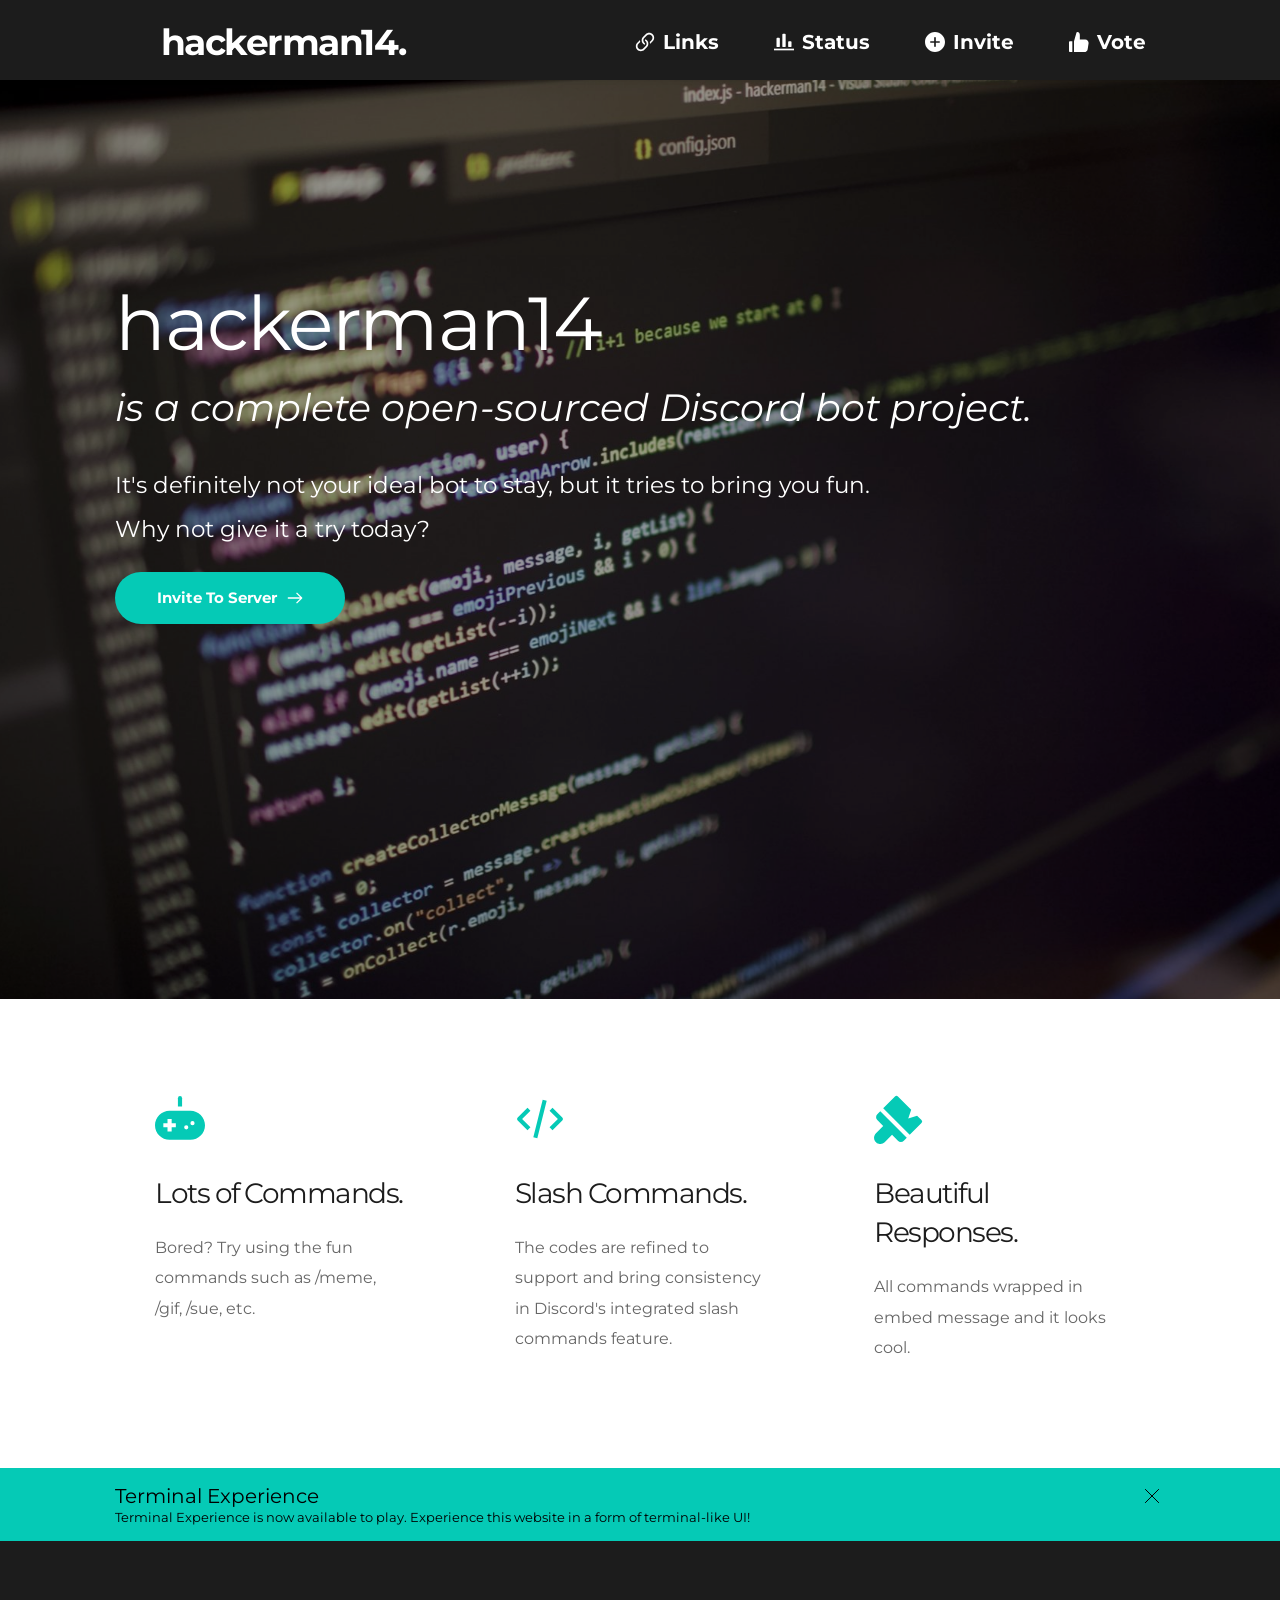
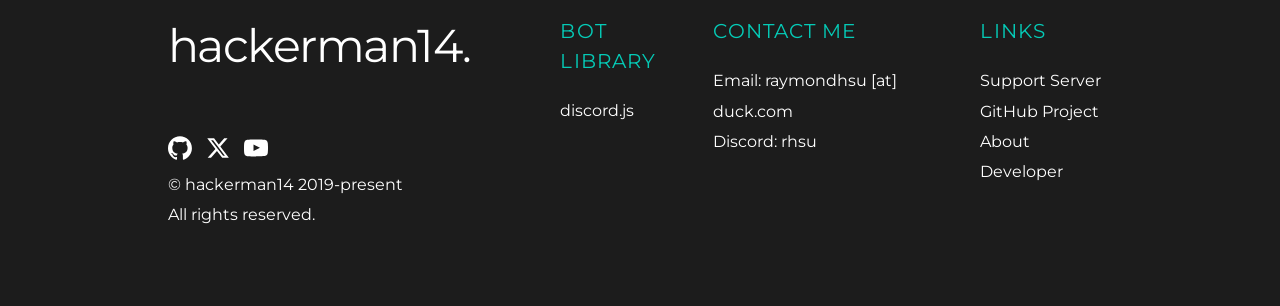
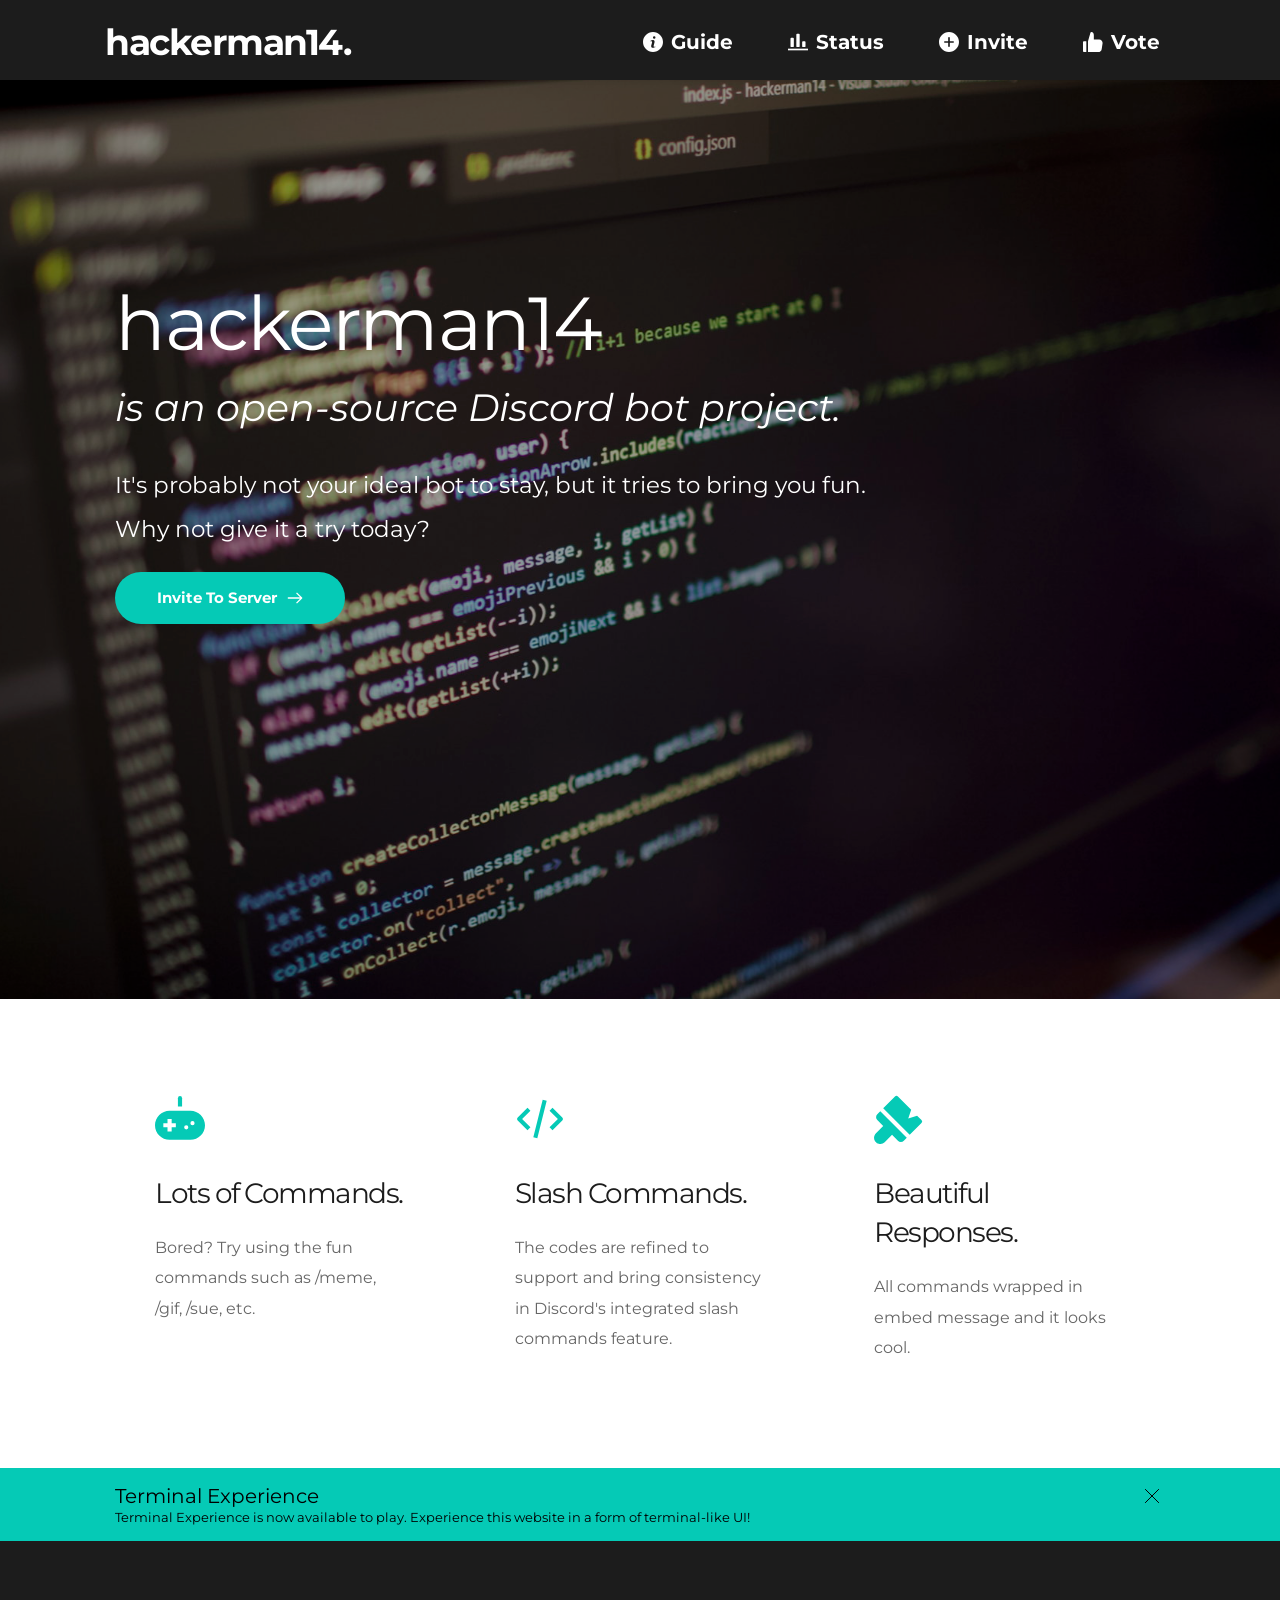
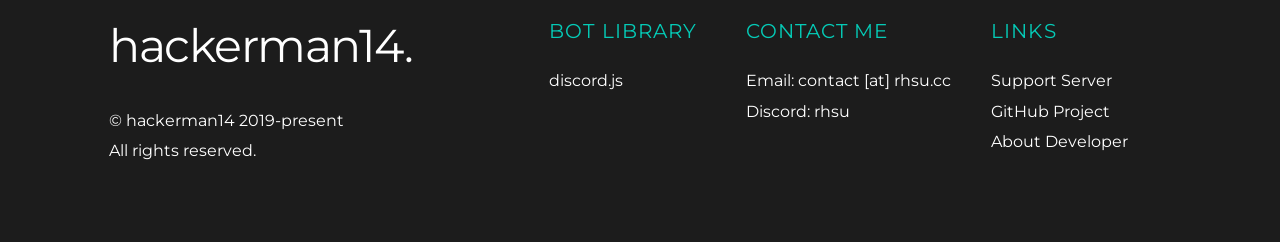
